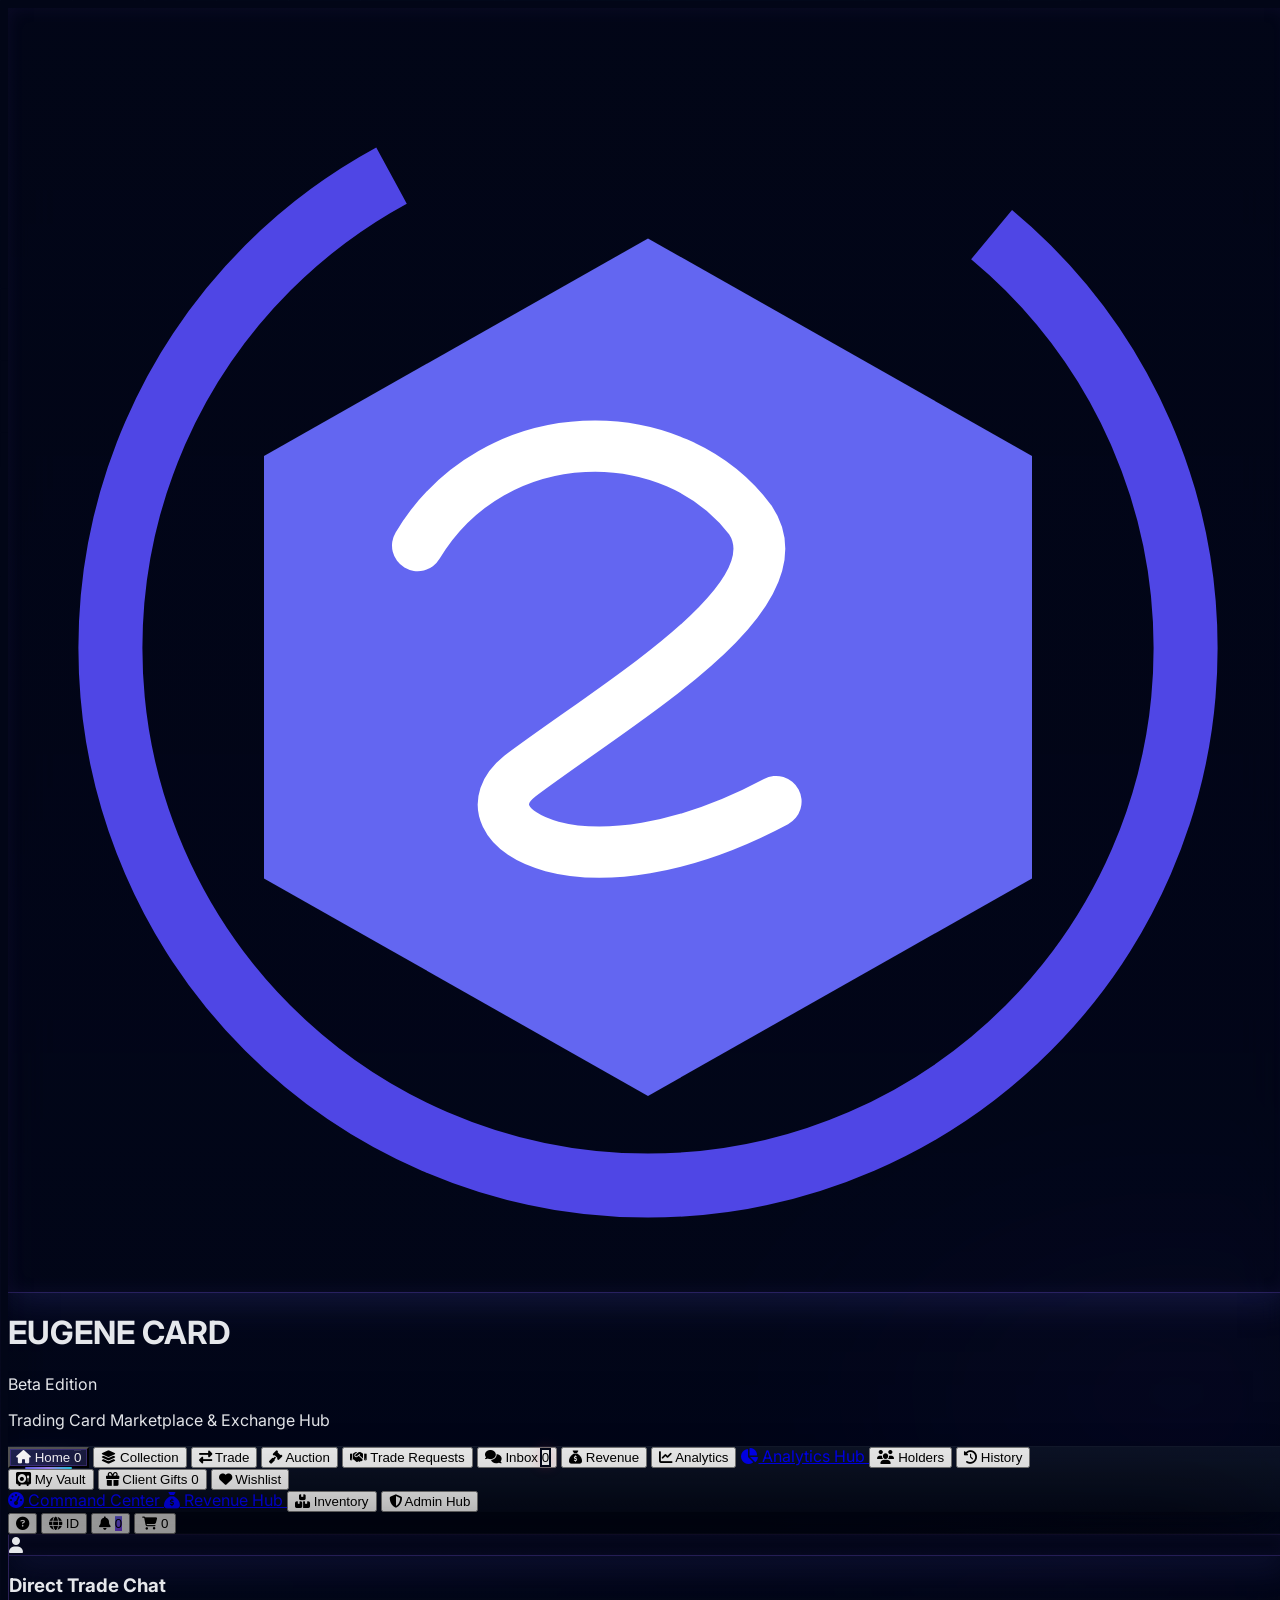
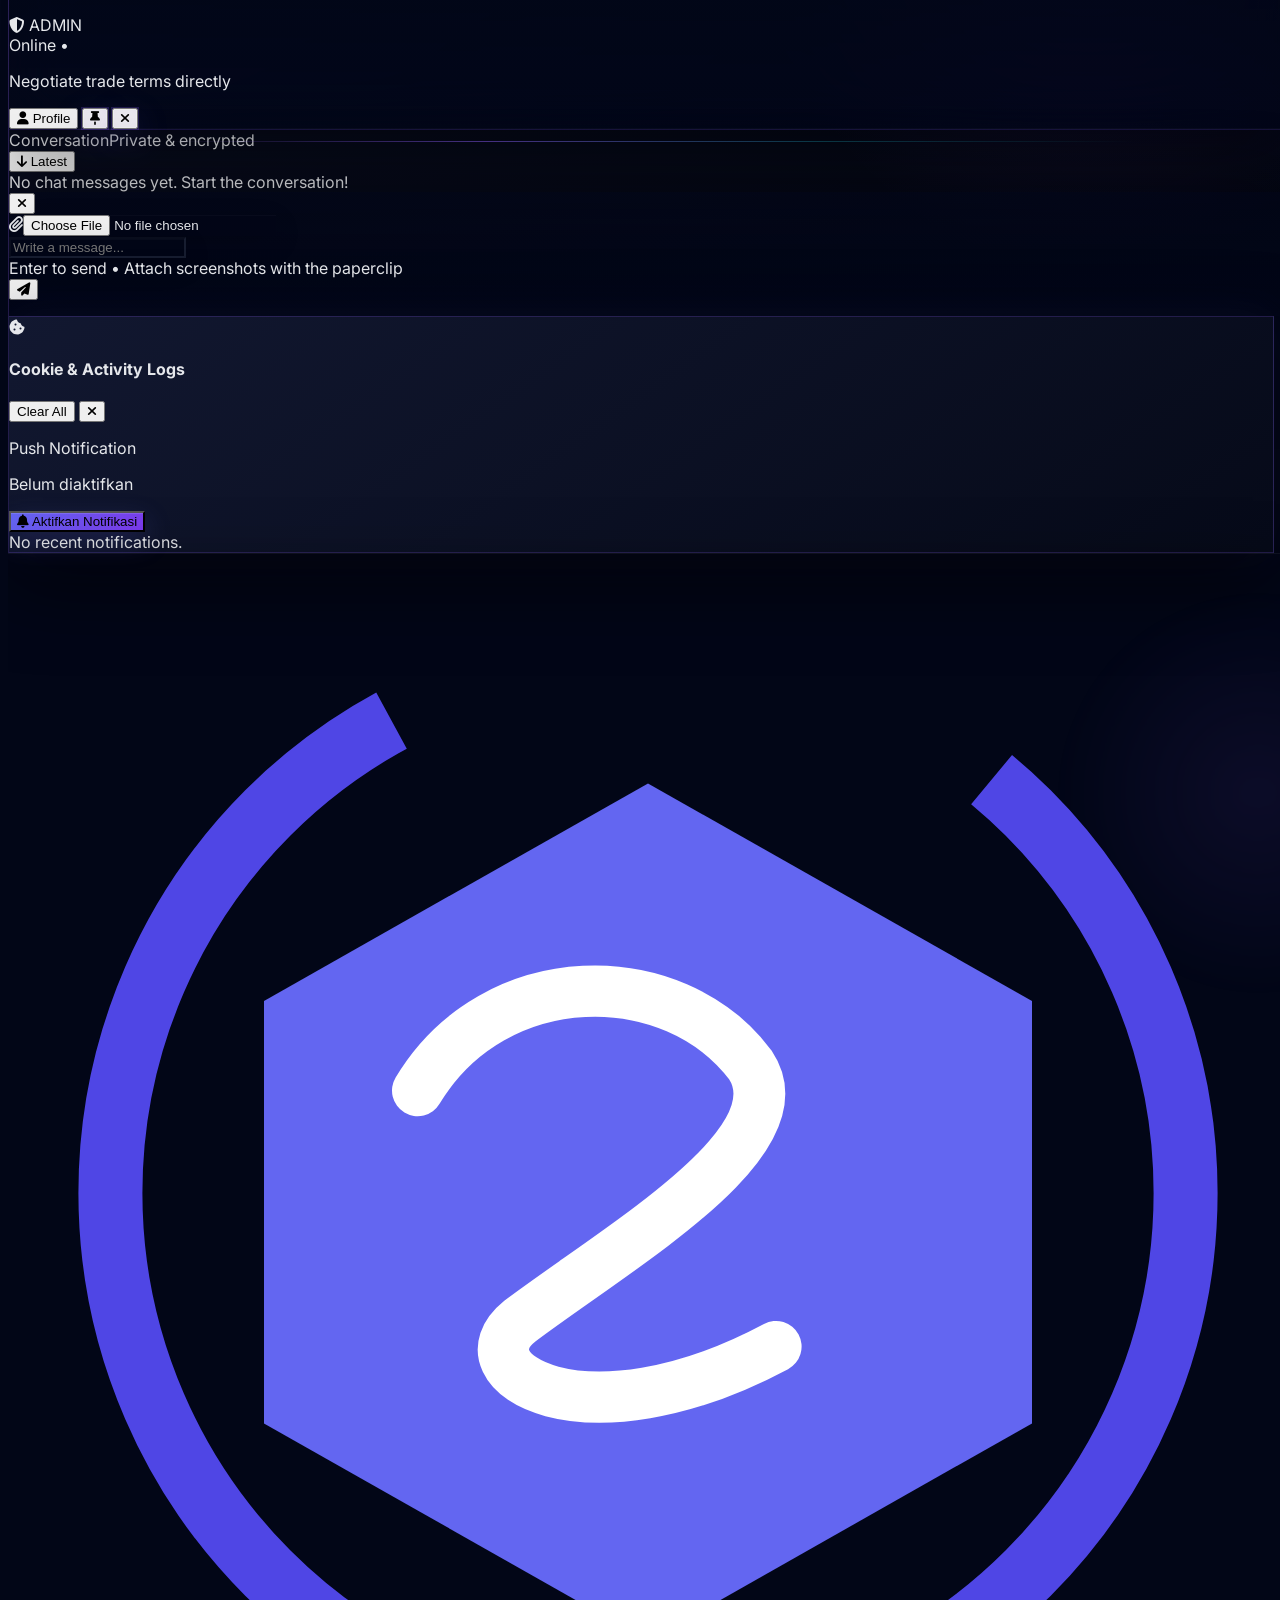
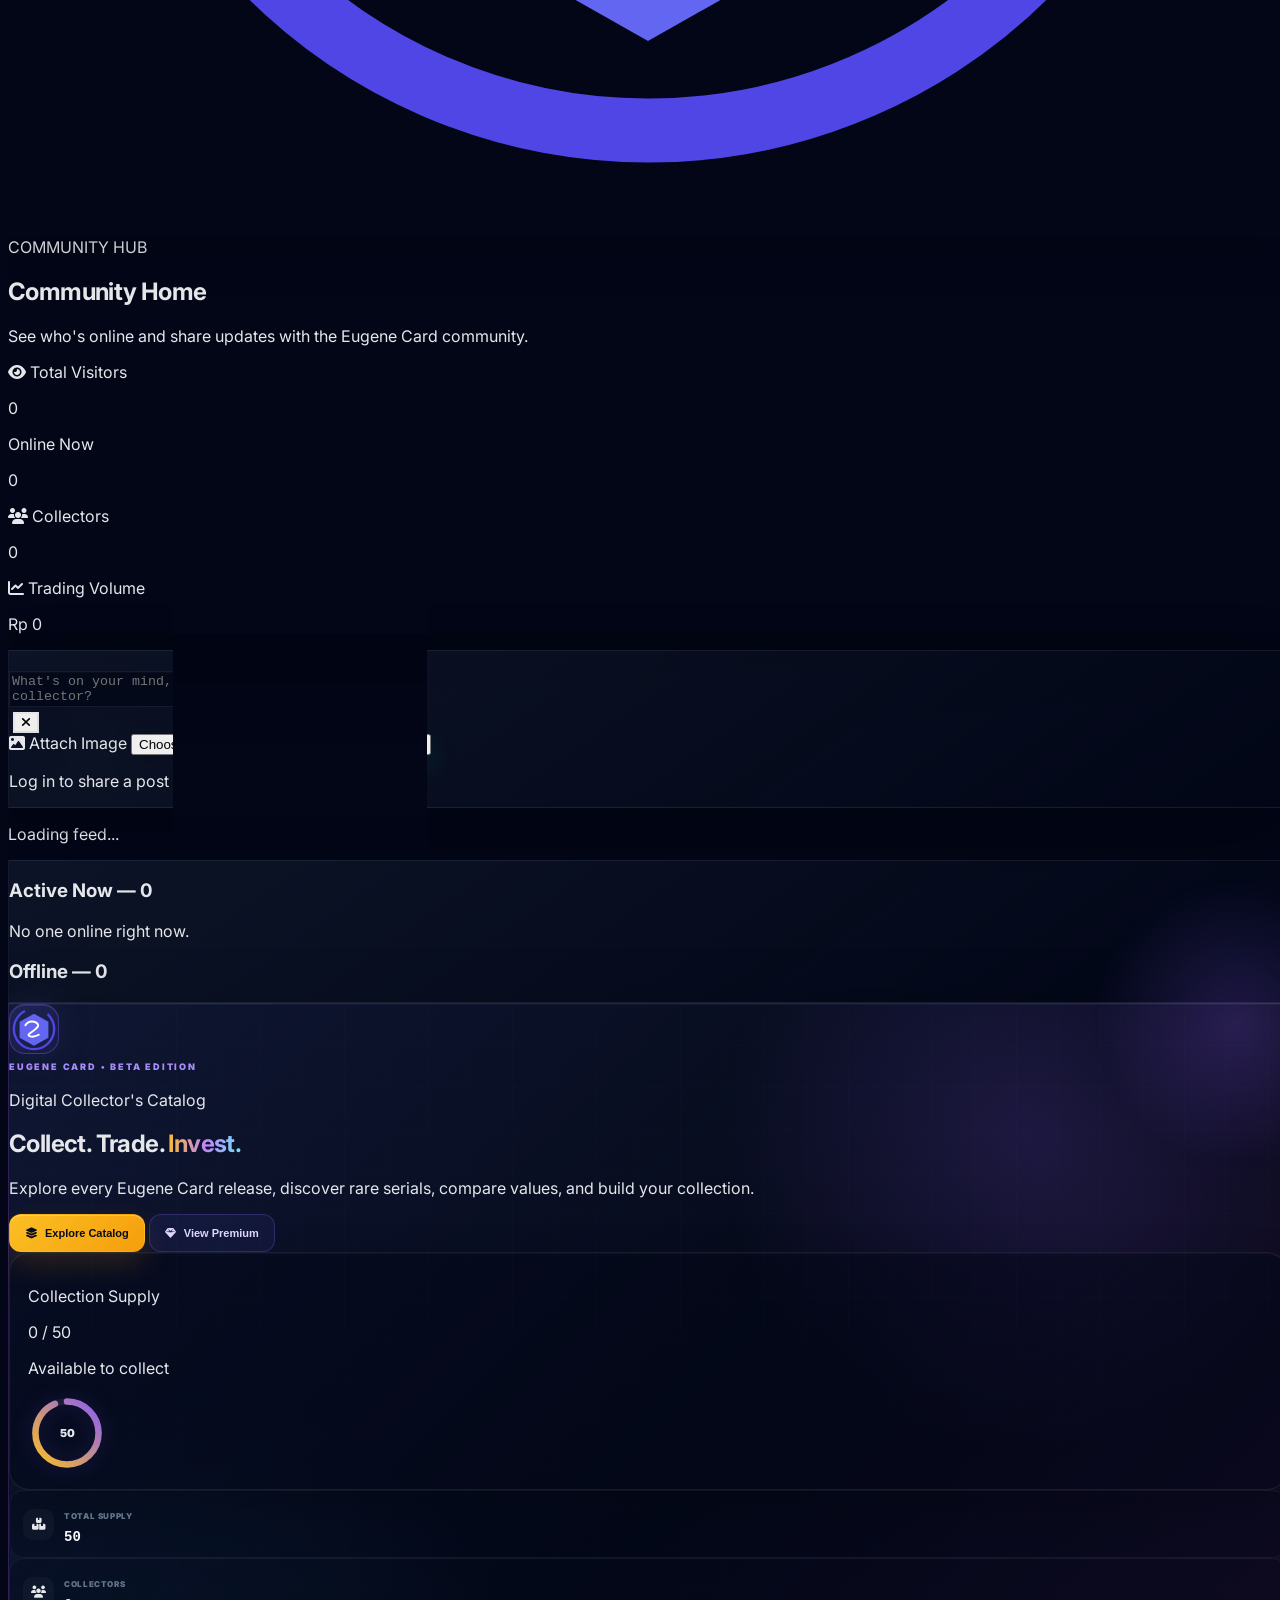
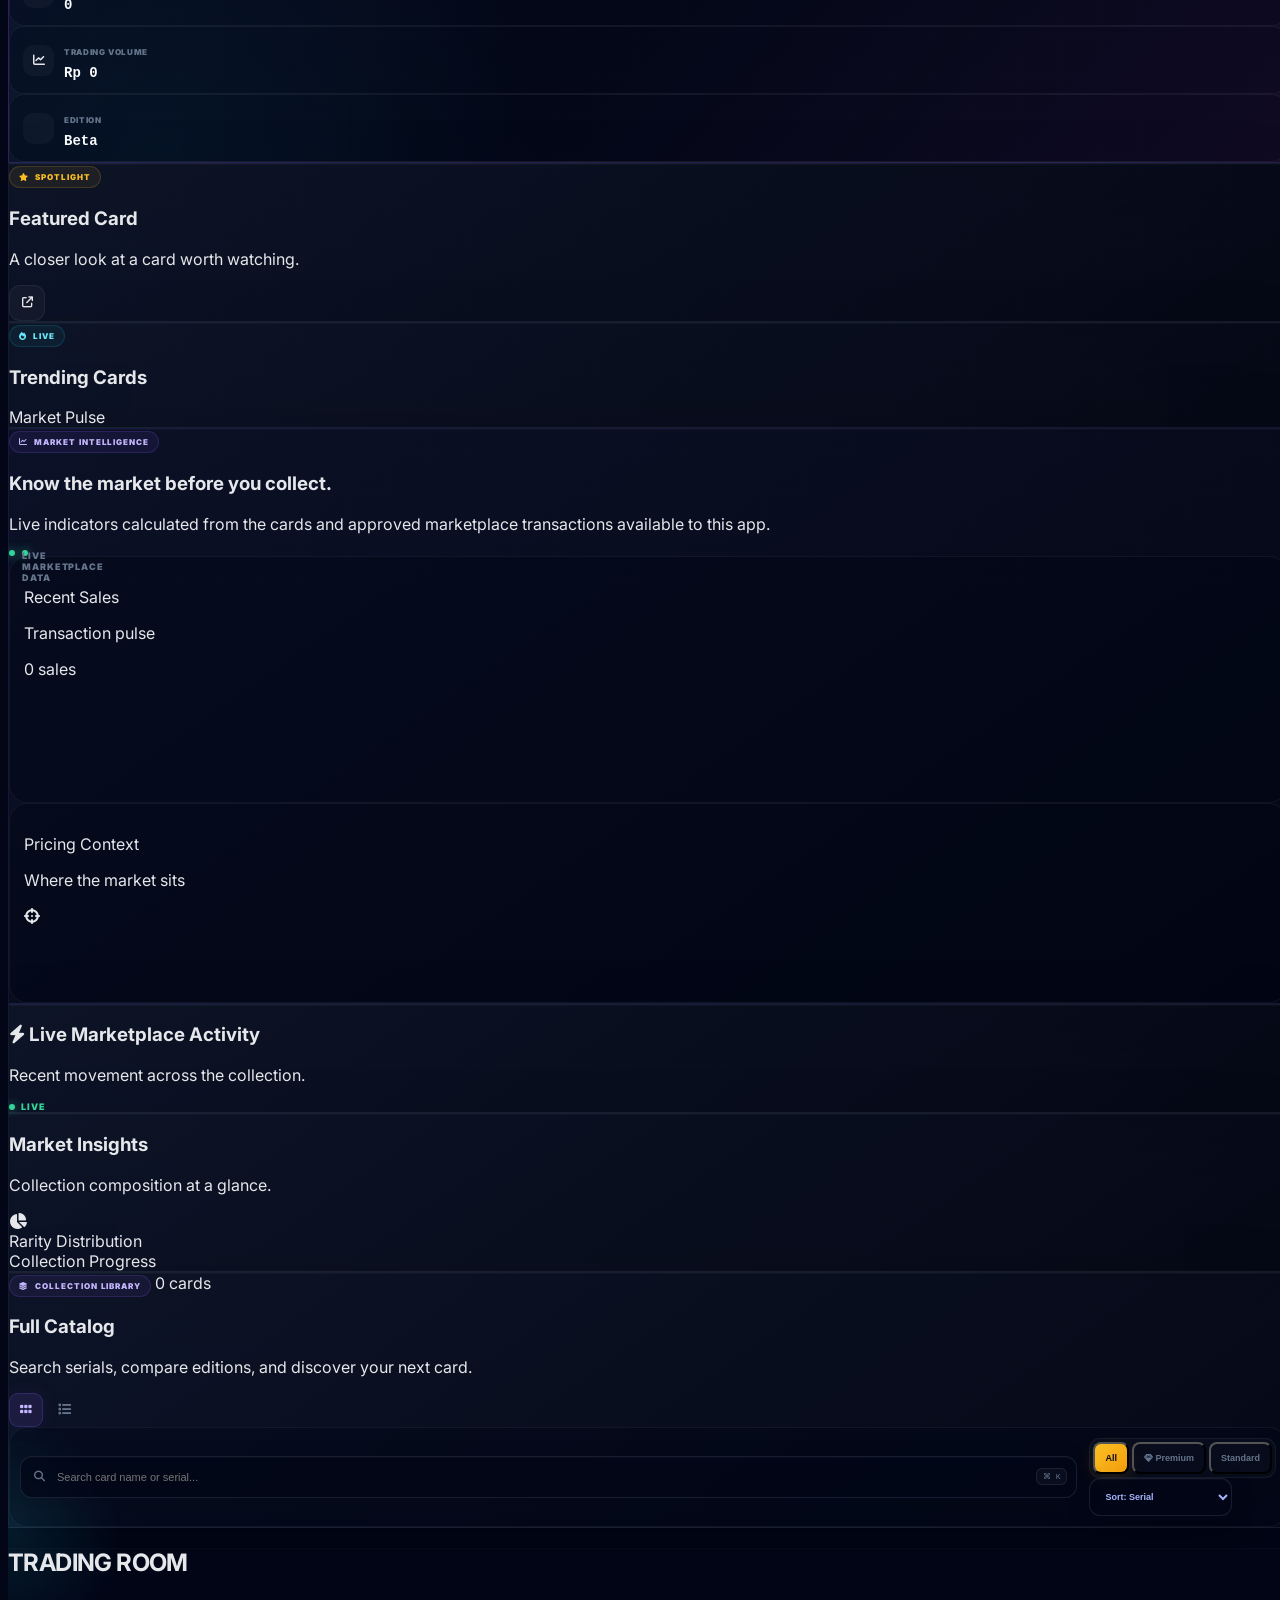
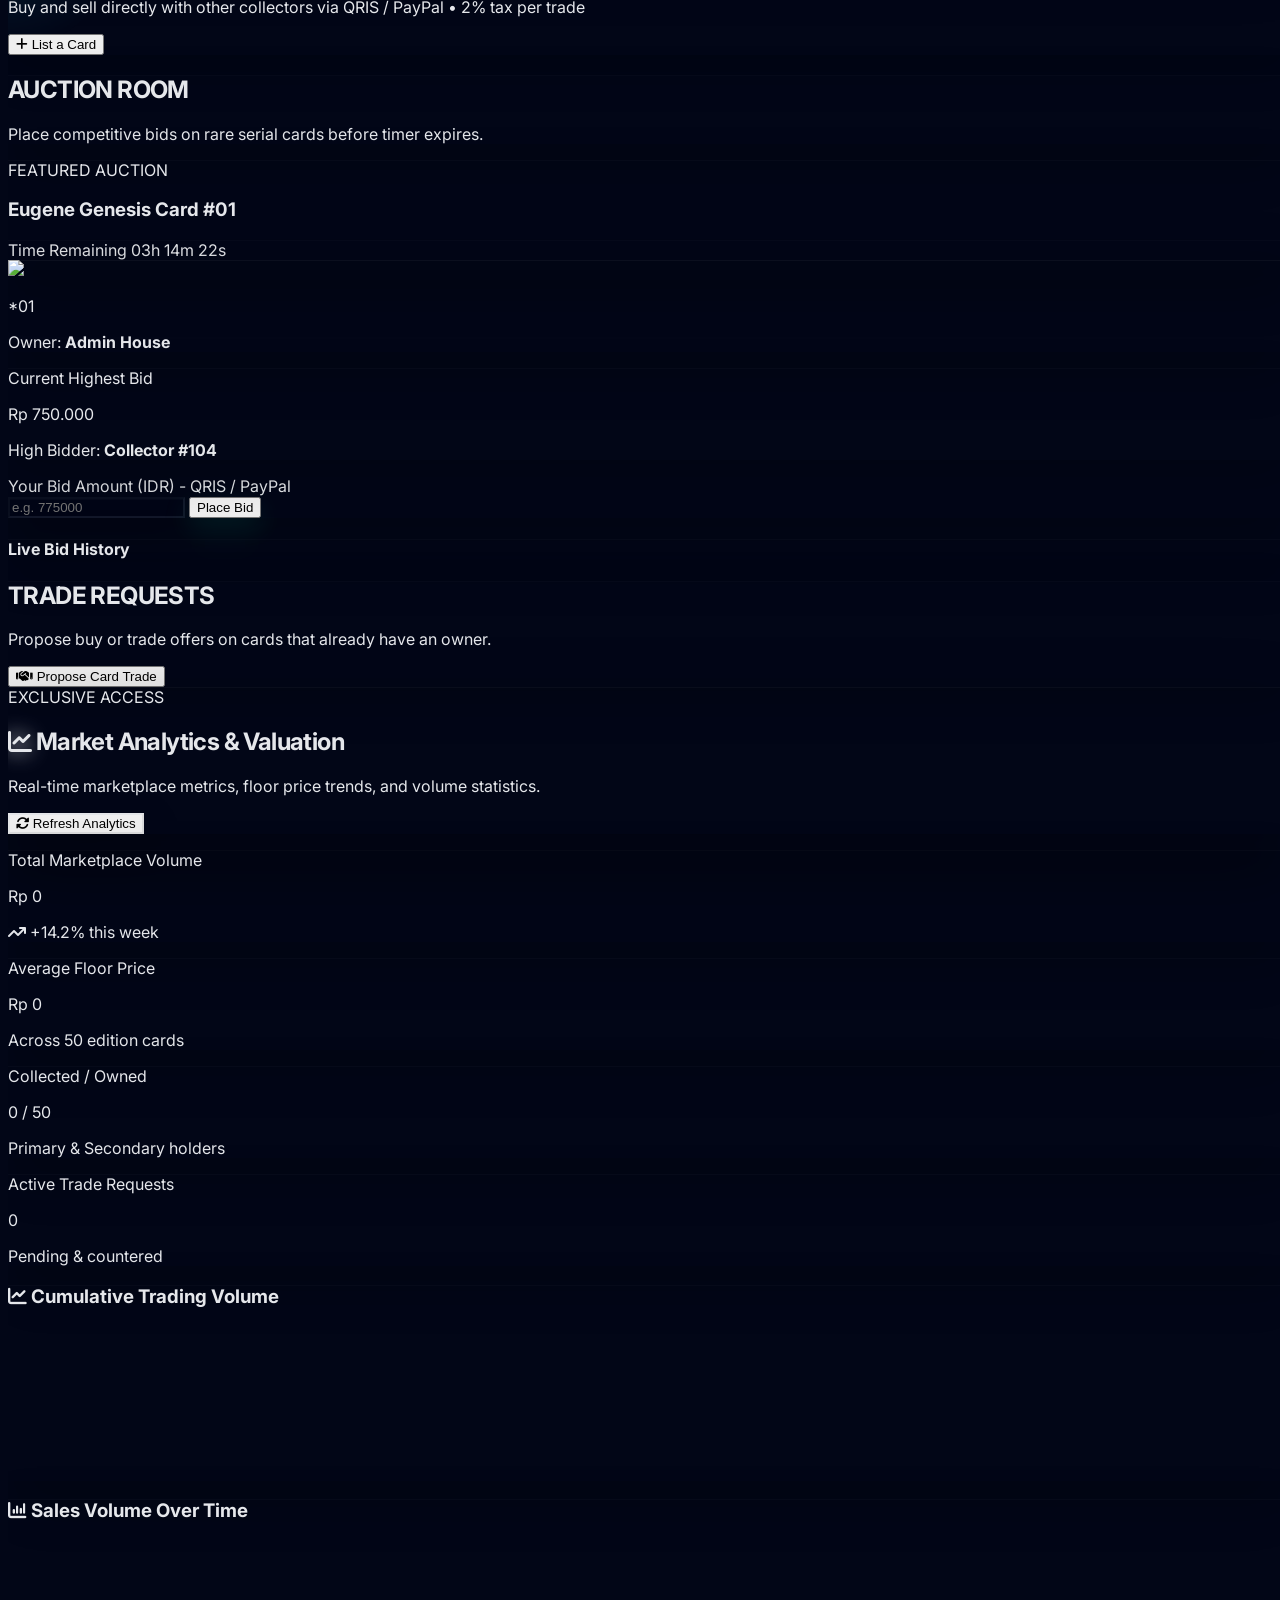
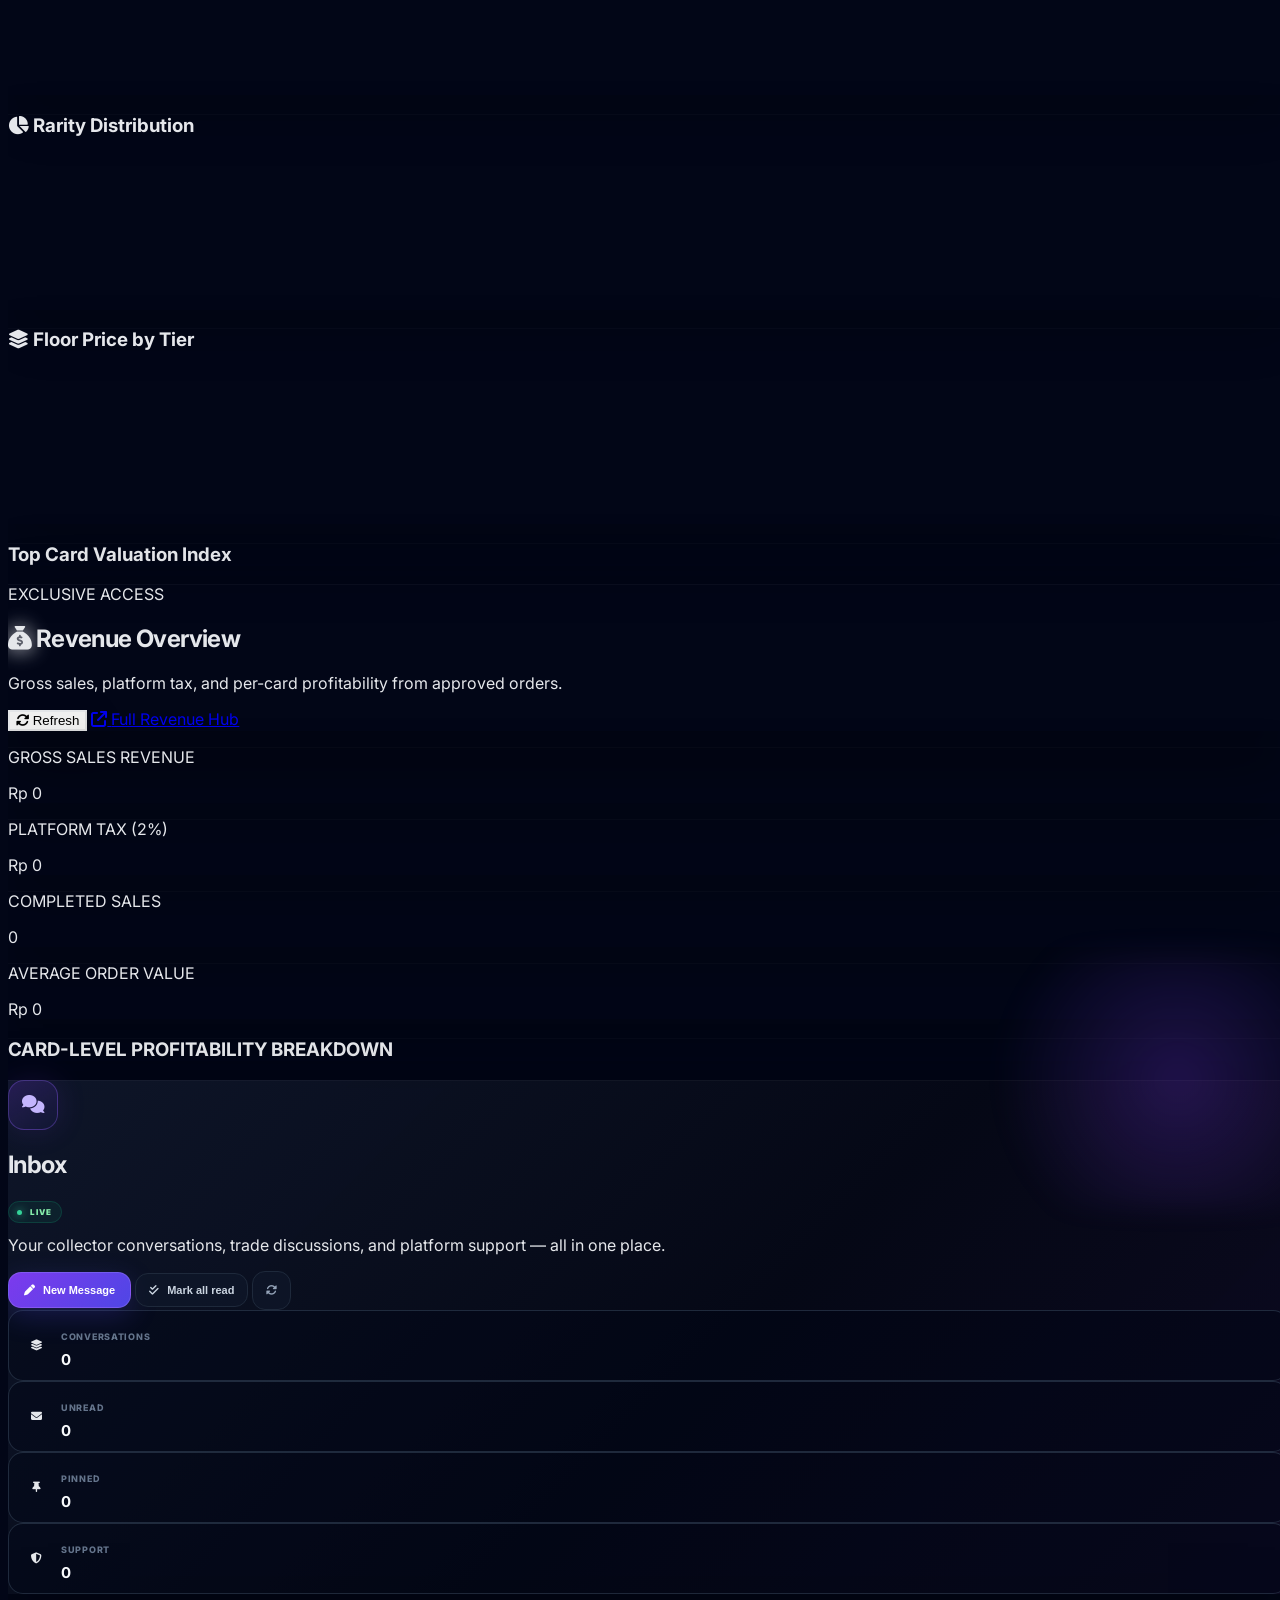
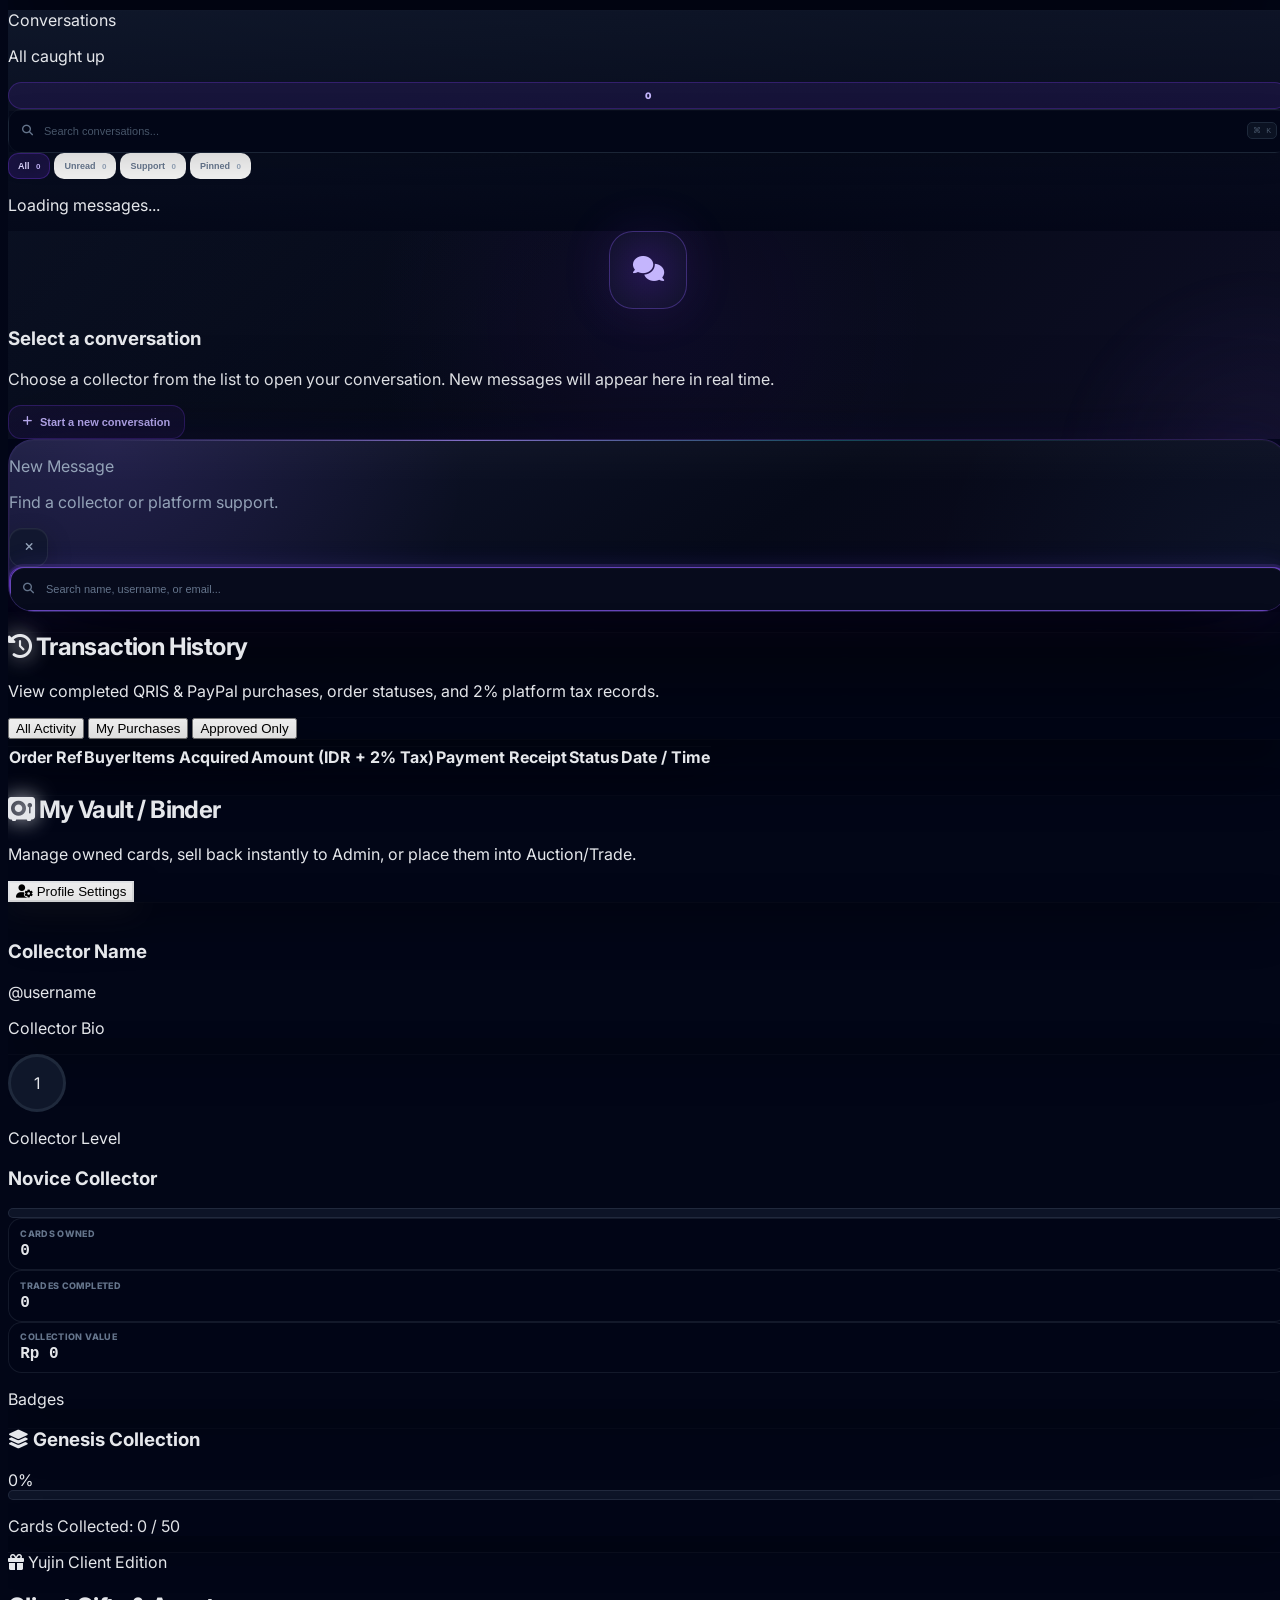
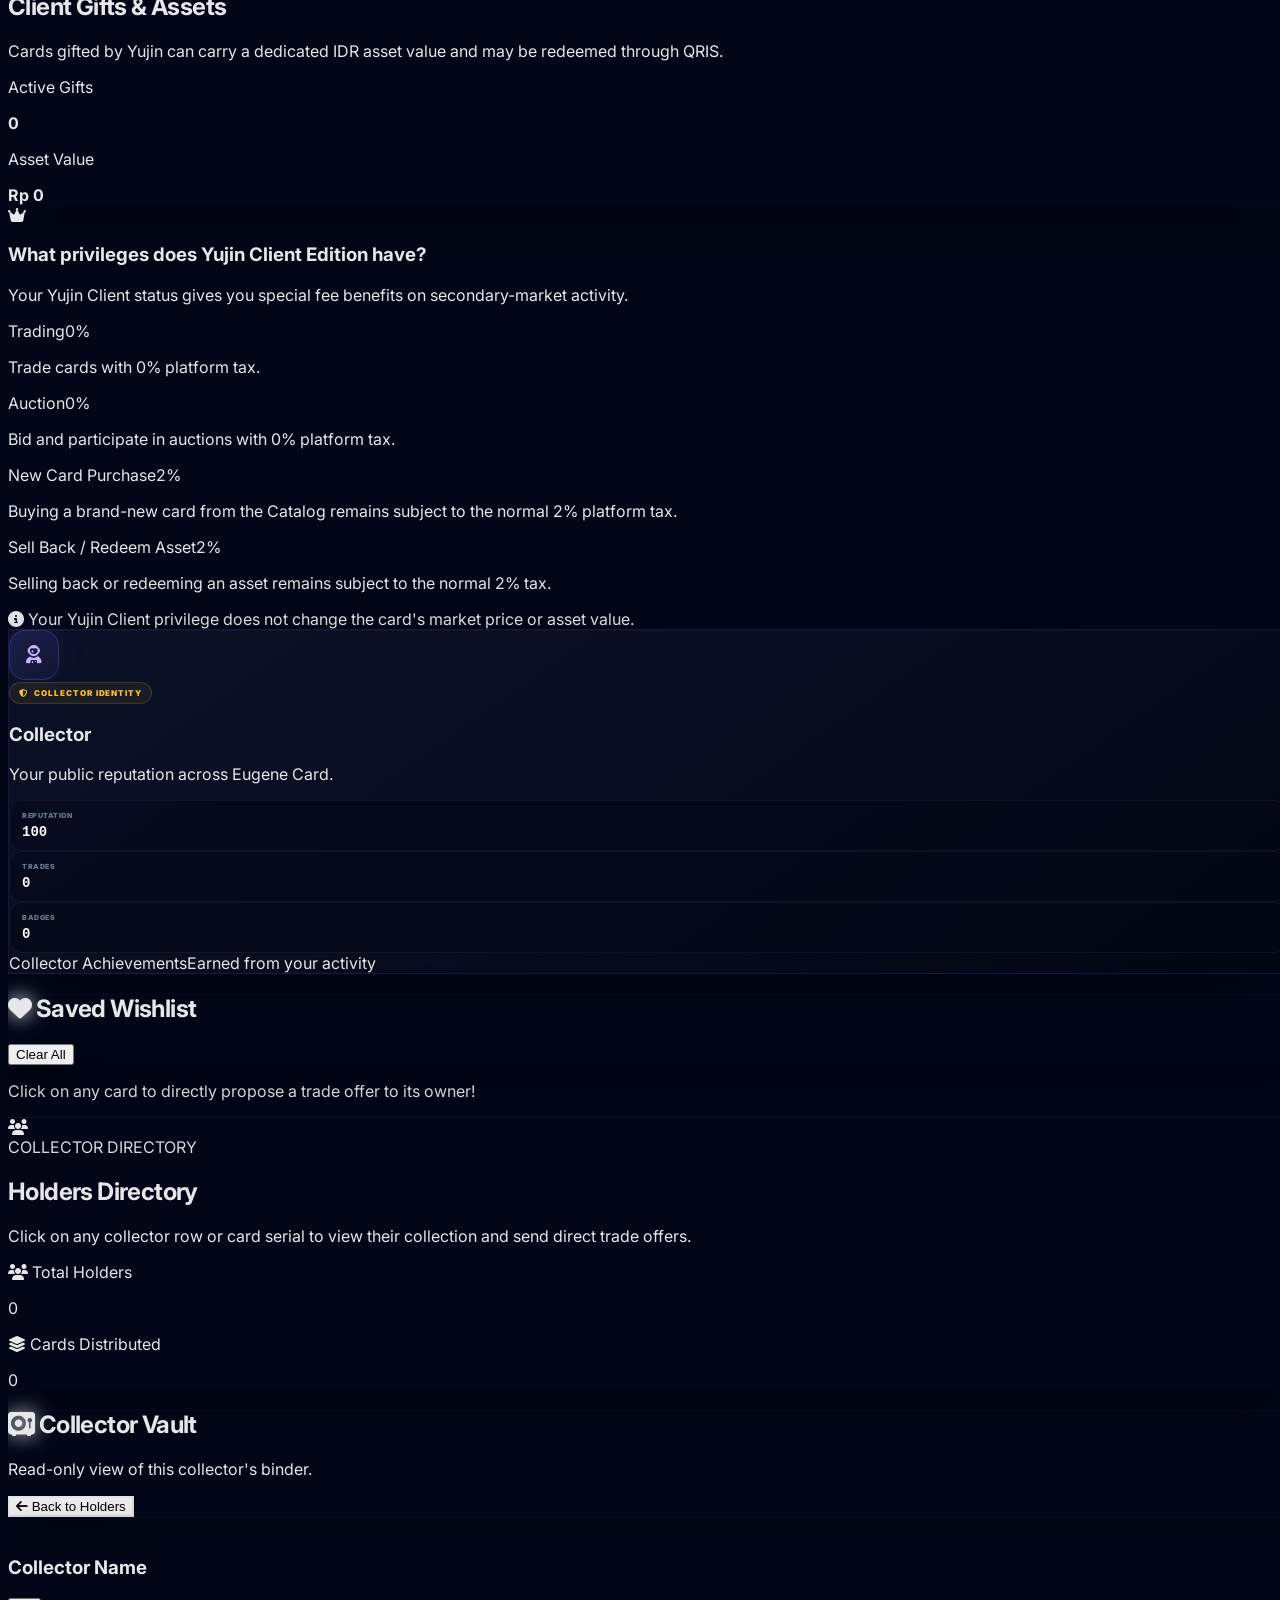
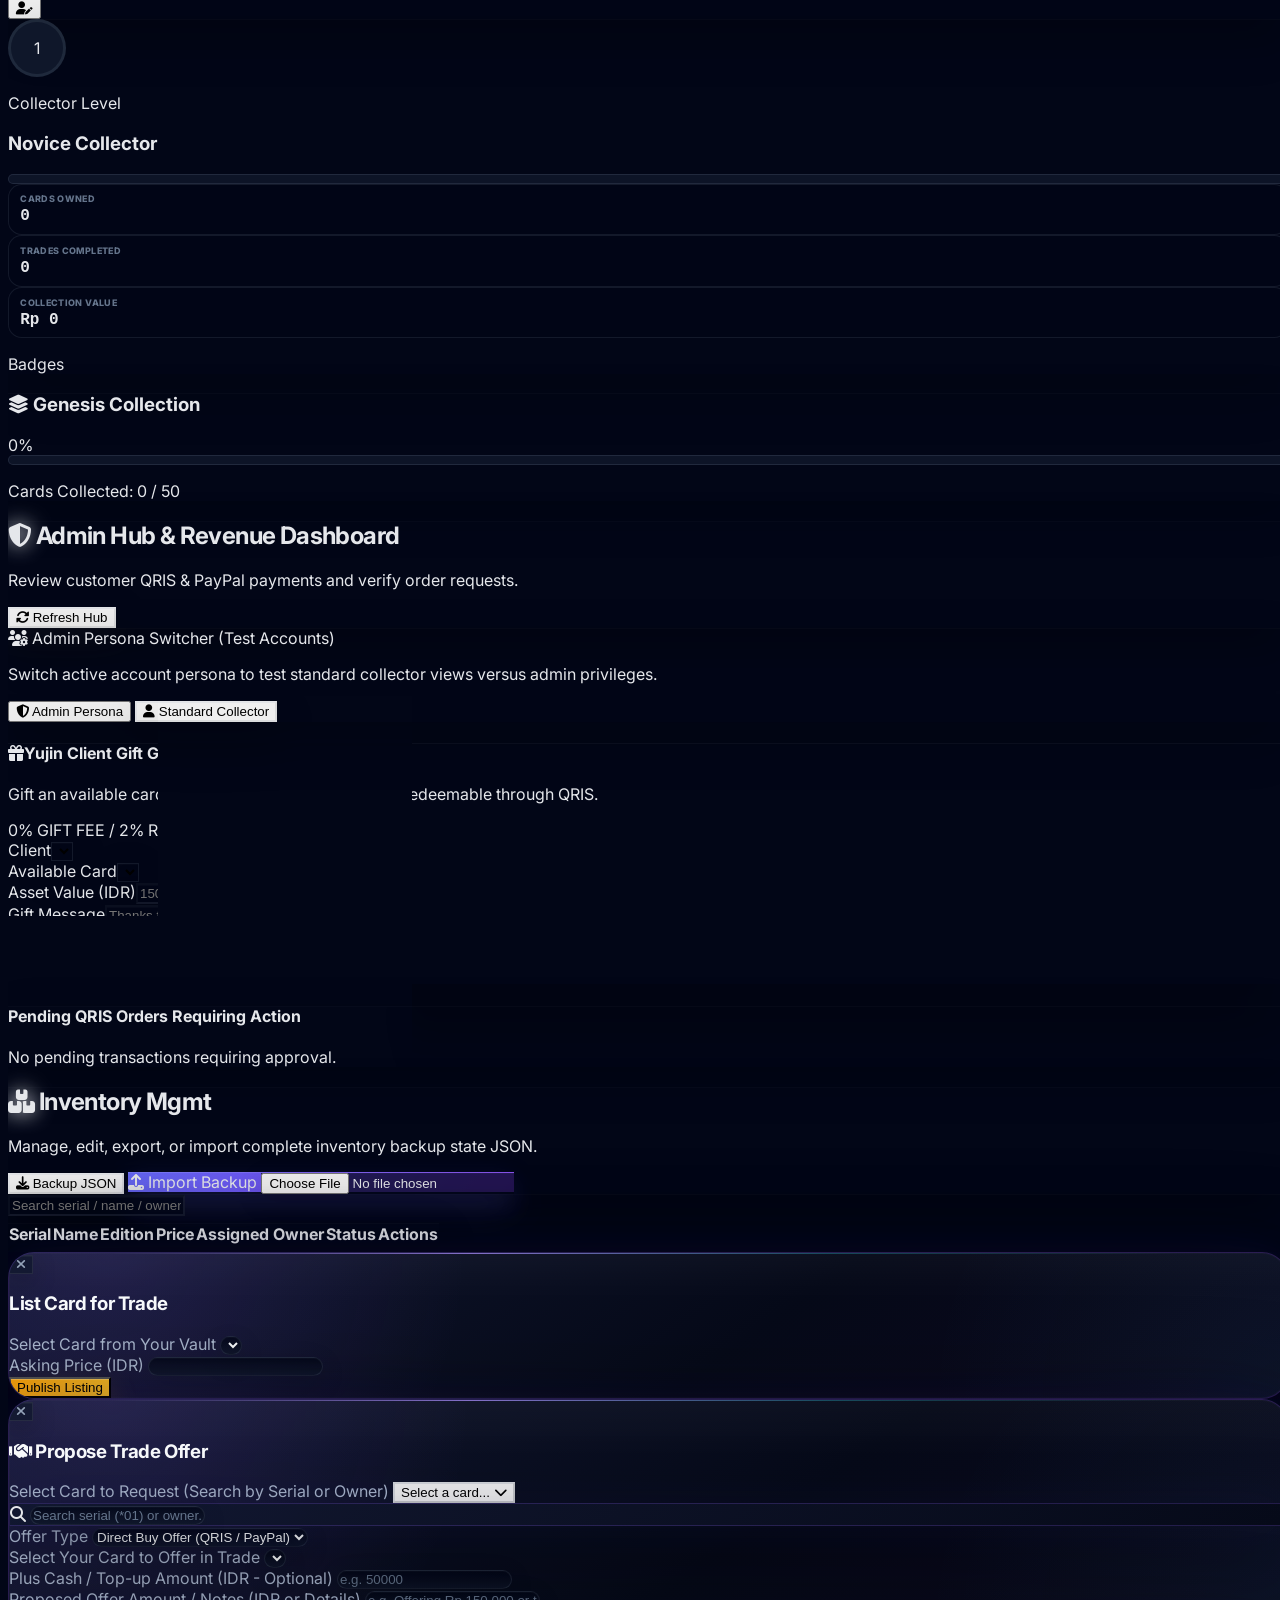
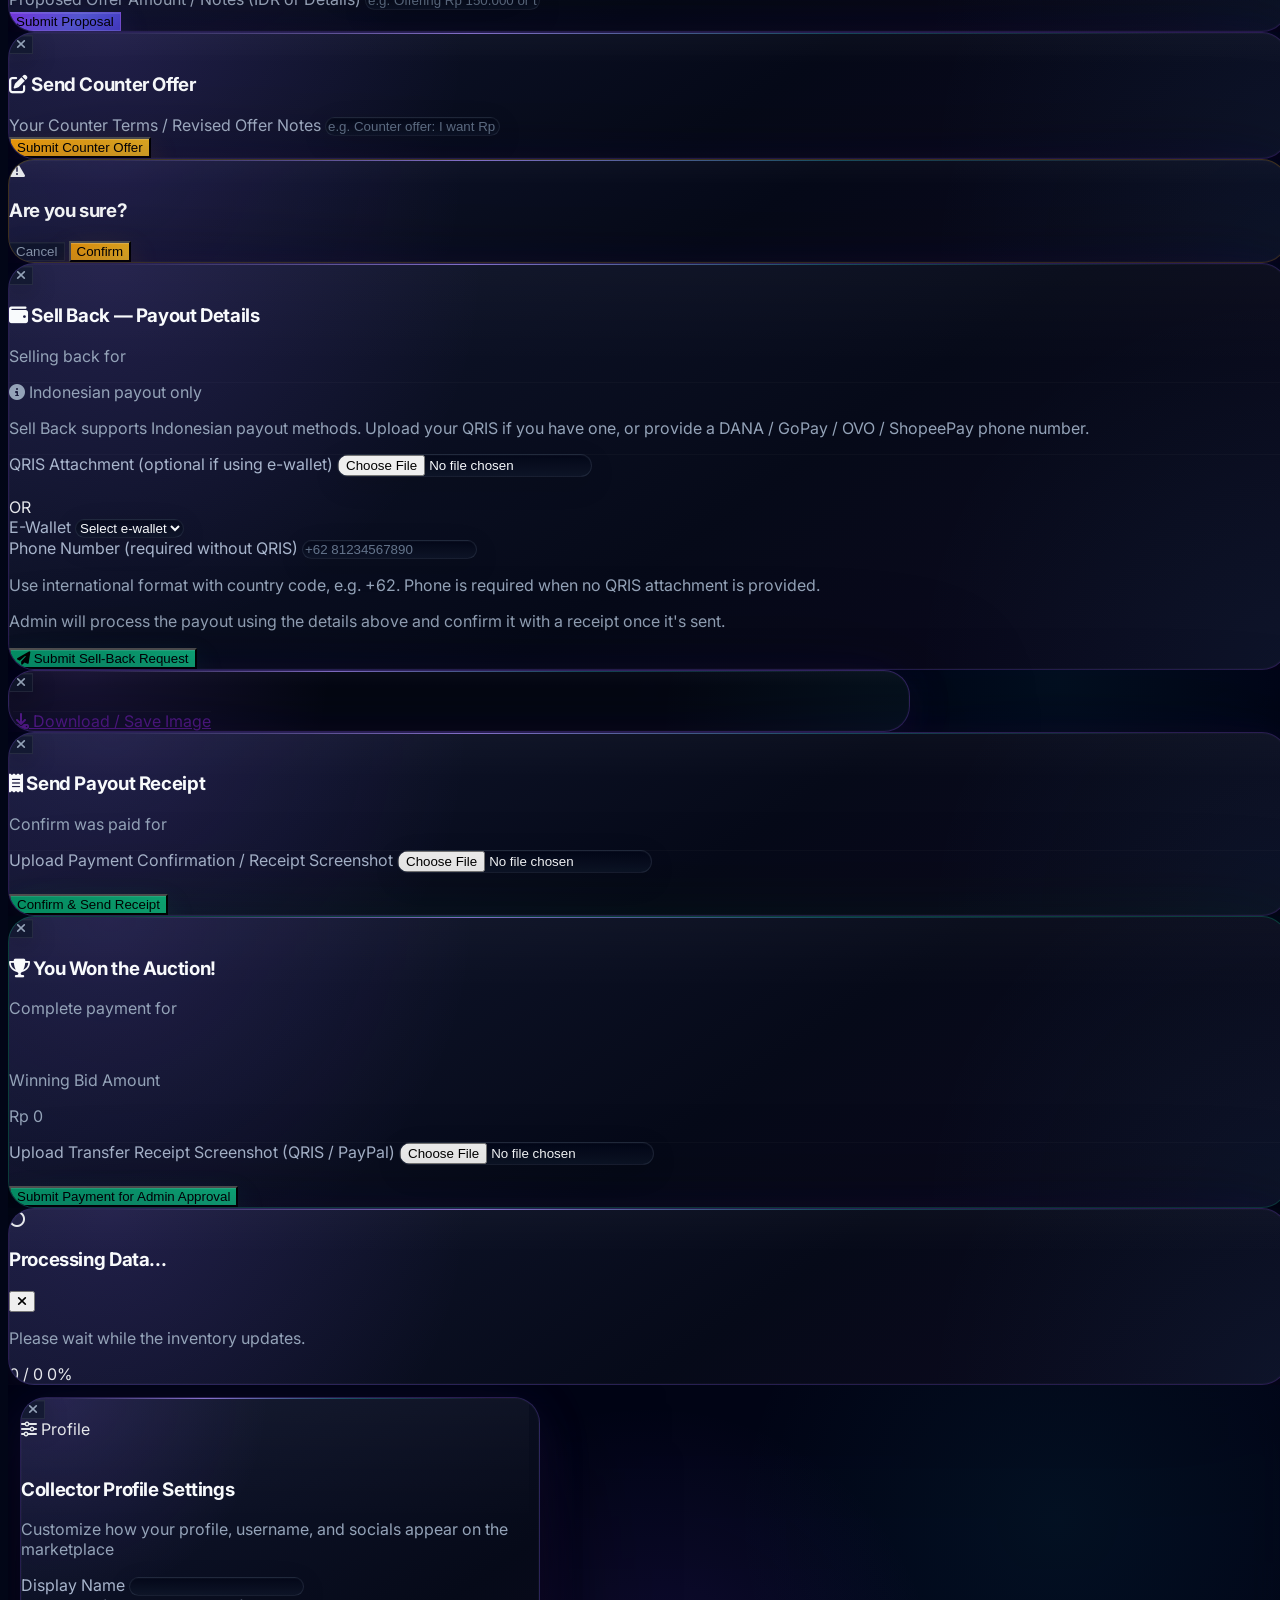
==== index.html @ 9626f814 "Replace" ====
<!DOCTYPE html>
<html lang="id" class="dark">
<head>
  <meta charset="UTF-8">
  <meta name="viewport" content="width=device-width, initial-scale=1.0">
  <meta name="theme-color" content="#6366f1">
  <meta name="mobile-web-app-capable" content="yes">
  <meta name="apple-mobile-web-app-capable" content="yes">
  <meta name="apple-mobile-web-app-status-bar-style" content="black-translucent">
  <link rel="manifest" href="./manifest.webmanifest">
  <link rel="apple-touch-icon" href="./eugene-card-icon-192.png">
  <title>Eugene Card Marketplace | Premium Beta Edition</title>

  <!-- Browser Tab Favicon -->
  <link rel="icon" type="image/svg+xml" href="data:image/svg+xml,<svg xmlns='http://www.w3.org/2000/svg' viewBox='0 0 100 100'><circle cx='50' cy='50' r='42' fill='none' stroke='%234f46e5' stroke-width='5' stroke-dasharray='210 50' transform='rotate(-45 50 50)'/><polygon points='50,18 80,35 80,68 50,85 20,68 20,35' fill='%236366f1'/><path d='M 32 42 C 38 32, 52 32, 58 40 C 62 46, 48 54, 40 60 C 35 64, 45 70, 60 62' fill='none' stroke='%23ffffff' stroke-width='4' stroke-linecap='round'/></svg>">

  <!-- Google Firebase Compatibility SDKs (v10.7.1) -->
  <script src="https://www.gstatic.com/firebasejs/10.7.1/firebase-app-compat.js"></script>
  <script src="https://www.gstatic.com/firebasejs/10.7.1/firebase-firestore-compat.js"></script>
  <script src="https://www.gstatic.com/firebasejs/10.7.1/firebase-auth-compat.js"></script>
  <script src="https://www.gstatic.com/firebasejs/10.7.1/firebase-messaging-compat.js"></script>
  <script src="https://www.gstatic.com/firebasejs/10.7.1/firebase-analytics-compat.js"></script>
  <!-- PAYPAL JS SDK — uses the PUBLIC Client ID only. This is safe to expose in the
       browser by design (that's how PayPal's own JS SDK works). The Secret Key is
       NEVER placed in this file — see the note near PAYPAL_CLIENT_ID below for why. -->
  <script src="https://www.paypal.com/sdk/js?client-id=BAAoYAiZbWF53NkwmMPFG6k-8ryBxtTILmGAUiLyoeAZRSXze-DcPKkOJ3d8rEfgUPAW8KAva3YF3WRnUo&currency=USD&intent=capture"></script>

  <!-- Chart.js (visual analytics: price/volume history, rarity distribution) -->
  <script src="https://cdnjs.cloudflare.com/ajax/libs/Chart.js/4.4.4/chart.umd.min.js"></script>
  <script src="https://cdn.jsdelivr.net/npm/@emailjs/browser@4/dist/email.min.js"></script>

  <!-- Tailwind CSS -->
  <script src="https://cdn.tailwindcss.com"></script>
  <script>
    tailwind.config = {
      darkMode: 'class',
      theme: {
        extend: {
          colors: {
            amber: { 400: '#fbbf24', 500: '#f59e0b', 600: '#d97706' }
          },
          fontFamily: { sans: ['Inter', 'sans-serif'] }
        }
      }
    }
  </script>

  <!-- FontAwesome Icons & Google Fonts -->
  <link rel="stylesheet" href="https://cdnjs.cloudflare.com/ajax/libs/font-awesome/6.4.0/css/all.min.css">
  <link href="https://fonts.googleapis.com/css2?family=Inter:wght@300;400;500;600;700;800;900&display=swap" rel="stylesheet">

  <style>
    body { font-family: 'Inter', sans-serif; background-color: #030712; color: #f3f4f6; }
    .card-holo-premium {
      background: linear-gradient(135deg, #1e1b4b 0%, #311042 50%, #451a03 100%);
      border: 1px solid rgba(245, 158, 11, 0.4);
      box-shadow: 0 0 20px rgba(245, 158, 11, 0.15);
      transition: all 0.25s cubic-bezier(0.4, 0, 0.2, 1);
    }
    .card-holo-premium:hover { border-color: rgba(245, 158, 11, 0.9); transform: translateY(-4px); box-shadow: 0 10px 25px rgba(245, 158, 11, 0.25); }
    .card-holo-standard {
      background: linear-gradient(135deg, #0f172a 0%, #172554 50%, #1e1b4b 100%);
      border: 1px solid rgba(59, 130, 246, 0.3);
      box-shadow: 0 0 15px rgba(59, 130, 246, 0.1);
      transition: all 0.25s cubic-bezier(0.4, 0, 0.2, 1);
    }
    .card-holo-standard:hover { border-color: rgba(59, 130, 246, 0.8); transform: translateY(-4px); box-shadow: 0 10px 25px rgba(59, 130, 246, 0.2); }
    ::-webkit-scrollbar { width: 6px; height: 6px; }
    ::-webkit-scrollbar-track { background: #030712; }
    ::-webkit-scrollbar-thumb { background: #1f2937; border-radius: 9999px; }
  
    /* ===== EUGENE CARD UI/UX 2026 PREMIUM UPGRADE ===== */
    :root {
      --ec-glow: rgba(245,158,11,.22);
      --ec-panel: rgba(15,23,42,.72);
    }

    body {
      background:
        radial-gradient(circle at 10% 0%, rgba(99,102,241,.16), transparent 35%),
        radial-gradient(circle at 90% 10%, rgba(245,158,11,.12), transparent 30%),
        #030712;
      overflow-x:hidden;
    }

    body::before {
      content:"";
      position:fixed;
      inset:0;
      pointer-events:none;
      background-image:
        linear-gradient(rgba(255,255,255,.015) 1px, transparent 1px),
        linear-gradient(90deg, rgba(255,255,255,.015) 1px, transparent 1px);
      background-size:40px 40px;
      mask-image:linear-gradient(to bottom,black,transparent);
      z-index:-1;
    }

    .premium-panel {
      background:linear-gradient(145deg,rgba(15,23,42,.85),rgba(2,6,23,.75));
      backdrop-filter:blur(18px);
      border:1px solid rgba(148,163,184,.12);
      box-shadow:0 20px 60px rgba(0,0,0,.35);
    }

    button, a, input, select {
      transition:
        transform .2s ease,
        border-color .2s ease,
        background-color .2s ease,
        box-shadow .2s ease;
    }

    button:hover:not(:disabled), a:hover {
      transform:translateY(-1px);
    }

    .card-holo-premium,
    .card-holo-standard {
      position:relative;
      overflow:hidden;
    }

    .card-holo-premium::before,
    .card-holo-standard::before {
      content:"";
      position:absolute;
      inset:-80%;
      background:linear-gradient(
        120deg,
        transparent 35%,
        rgba(255,255,255,.12),
        transparent 65%
      );
      transform:translateX(-60%) rotate(20deg);
      transition:.7s;
      pointer-events:none;
    }

    .card-holo-premium:hover::before,
    .card-holo-standard:hover::before {
      transform:translateX(60%) rotate(20deg);
    }

    .card-holo-premium:hover,
    .card-holo-standard:hover {
      transform:translateY(-8px) scale(1.02);
    }

    header {
      box-shadow:0 10px 40px rgba(0,0,0,.35);
    }

    nav button {
      position:relative;
    }

    nav button.bg-slate-800::after {
      content:"";
      position:absolute;
      bottom:-3px;
      left:20%;
      right:20%;
      height:2px;
      background:#fbbf24;
      border-radius:999px;
    }

    .stat-card {
      background:linear-gradient(135deg,rgba(30,41,59,.75),rgba(2,6,23,.8));
      border:1px solid rgba(148,163,184,.15);
      border-radius:1.25rem;
      padding:1rem;
    }

    .empty-state {
      padding:3rem;
      text-align:center;
      border-radius:1.5rem;
      background:rgba(15,23,42,.6);
      border:1px dashed rgba(148,163,184,.25);
    }

    @media(max-width:768px){
      header nav {
        order:3;
        width:100%;
      }

      main {
        padding-bottom:90px!important;
      }
    }

    .mobile-safe-bottom {
      padding-bottom:env(safe-area-inset-bottom);
    }

    /* ===== HOLOGRAPHIC / RARITY / 3D TILT UPGRADE ===== */
    .card-holo-premium, .card-holo-standard {
      transform-style: preserve-3d;
      will-change: transform;
    }

    /* Rarity frame borders - replaces flat 1px border with a layered gradient edge */
    .card-holo-premium {
      border-width: 1.5px;
      border-image: linear-gradient(135deg, #fbbf24, #f59e0b 35%, #7c3aed 70%, #fbbf24) 1;
    }
    .card-holo-standard {
      border-width: 1.5px;
      border-image: linear-gradient(135deg, #60a5fa, #3b82f6 50%, #1d4ed8) 1;
    }

    /* Animated rainbow holo sweep sitting above the base ::before shine, premium only.
       --holo-x / --holo-y are set by setupCardTiltEffect() on pointer move, so the
       sheen tracks the cursor like a real foil card. */
    .card-holo-premium::after {
      content:"";
      position:absolute;
      inset:0;
      background: radial-gradient(circle at var(--holo-x,50%) var(--holo-y,50%),
        rgba(251,191,36,.35), rgba(124,58,237,.28) 30%, rgba(59,130,246,.22) 55%, transparent 75%);
      mix-blend-mode: color-dodge;
      opacity:0;
      transition: opacity .35s ease;
      pointer-events:none;
      border-radius: inherit;
    }
    .card-holo-premium:hover::after { opacity:.55; }

    /* Serial number "engraving" effect */
    .serial-engraved {
      text-shadow: 0 1px 0 rgba(255,255,255,.18), 0 -1px 1px rgba(0,0,0,.7);
      letter-spacing: 0.03em;
    }

    /* ===== PREMIUM "OWN THIS" CARD UPGRADE ===== */
    /* Continuous ambient glow pulse so premium cards read as premium at rest, not just on hover */
    @keyframes premiumAmbientGlow {
      0%, 100% { box-shadow: 0 0 20px rgba(245,158,11,.18), 0 0 0px rgba(124,58,237,0); }
      50% { box-shadow: 0 0 32px rgba(245,158,11,.32), 0 0 18px rgba(124,58,237,.18); }
    }
    .card-holo-premium { animation: premiumAmbientGlow 3.2s ease-in-out infinite; }

    /* Diagonal foil sweep — an actual layered element (not just hover ::before) so foil cards
       always look "alive". Sits above artwork, below text via z-index ordering in markup. */
    .foil-sweep {
      position:absolute; inset:0; overflow:hidden; pointer-events:none; border-radius:inherit; z-index:1;
    }
    .foil-sweep::before {
      content:"";
      position:absolute; top:-60%; left:-60%; width:220%; height:220%;
      background: linear-gradient(115deg,
        transparent 42%,
        rgba(255,255,255,.10) 47%,
        rgba(251,191,36,.38) 50%,
        rgba(167,139,250,.22) 52%,
        rgba(255,255,255,.10) 55%,
        transparent 60%);
      animation: foilSweep 5s linear infinite;
    }
    @keyframes foilSweep {
      0% { transform: translate(-15%, -8%) rotate(18deg); }
      100% { transform: translate(15%, 8%) rotate(18deg); }
    }

    /* Rarity corner ribbon for premium cards */
    .rarity-ribbon {
      position:absolute; top:8px; right:-26px; z-index:3;
      background: linear-gradient(90deg,#f59e0b,#fbbf24);
      color:#1c1206; font-size:8px; font-weight:900; letter-spacing:.06em;
      padding:2px 28px; transform:rotate(40deg);
      box-shadow:0 2px 8px rgba(0,0,0,.4);
      pointer-events:none;
    }

    /* Embossed metallic serial text for premium cards */
    .serial-embossed-premium {
      background: linear-gradient(135deg,#fde68a 0%,#f59e0b 35%,#fffbeb 50%,#f59e0b 65%,#fde68a 100%);
      -webkit-background-clip: text; background-clip: text; color: transparent;
      filter: drop-shadow(0 1px 0 rgba(255,255,255,.3)) drop-shadow(0 -1px 1px rgba(0,0,0,.65));
    }

    /* Reflective glass sheen strip across the artwork frame */
    .glass-sheen { position:relative; overflow:hidden; }
    .glass-sheen::after {
      content:""; position:absolute; inset:0; z-index:2; pointer-events:none;
      background: linear-gradient(100deg, transparent 30%, rgba(255,255,255,.10) 45%, transparent 60%);
    }

    @media (prefers-reduced-motion: reduce) {
      .card-holo-premium { animation: none !important; }
      .foil-sweep::before { animation: none !important; }
    }

    /* Rarity star row */
    .rarity-stars i { font-size: 8px; }

    /* Collector level ring */
    .level-ring {
      width: 3.25rem; height: 3.25rem;
      border-radius: 9999px;
      display:flex; align-items:center; justify-content:center;
      background: conic-gradient(#fbbf24 calc(var(--pct,0) * 1%), rgba(51,65,85,.6) 0);
      padding: 3px;
    }
    .level-ring-inner {
      width:100%; height:100%; border-radius:9999px;
      background:#0f172a; display:flex; flex-direction:column; align-items:center; justify-content:center;
    }

    /* Badge chip */
    .badge-chip {
      display:inline-flex; align-items:center; gap:.3rem;
      font-size: 9px; font-weight: 800;
      padding: .28rem .55rem;
      border-radius: 999px;
      background: rgba(15,23,42,.85);
      border: 1px solid rgba(148,163,184,.2);
      color: #cbd5e1;
      white-space: nowrap;
    }
    .badge-chip.badge-gold { color:#fbbf24; border-color: rgba(251,191,36,.35); background: rgba(120,53,15,.25); }
    .badge-chip.badge-rose { color:#fb7185; border-color: rgba(251,113,133,.35); background: rgba(76,5,25,.25); }
    .badge-chip.badge-cyan { color:#22d3ee; border-color: rgba(34,211,238,.35); background: rgba(8,51,68,.25); }
    .badge-chip.badge-locked { color:#475569; border-color: rgba(71,85,105,.3); background: rgba(15,23,42,.5); }

    /* Generic progress bar */
    .progress-track {
      width:100%; height:.5rem; border-radius:999px;
      background: rgba(15,23,42,.9);
      border: 1px solid rgba(148,163,184,.15);
      overflow:hidden;
    }
    .progress-fill {
      height:100%; border-radius:999px;
      background: linear-gradient(90deg, #f59e0b, #fbbf24);
      transition: width .5s ease;
    }

    /* Market profile stat row */
    .mp-stat { background: rgba(2,6,23,.6); border:1px solid rgba(148,163,184,.12); border-radius: .85rem; padding: .55rem .7rem; }
    .mp-stat span.mp-label { display:block; font-size: 9px; font-weight:800; text-transform:uppercase; letter-spacing:.04em; color:#64748b; }
    .mp-stat strong.mp-value { font-family: 'JetBrains Mono', monospace; }

    @media (prefers-reduced-motion: reduce) {
      .card-holo-premium, .card-holo-standard, .card-holo-premium::before, .card-holo-standard::before, .card-holo-premium::after {
        transition: none !important;
        transform: none !important;
      }
    }
  
    /* PWA install prompt helper */
    #pwa-install-hint { position:fixed; left:50%; bottom:18px; transform:translate(-50%, 20px); opacity:0; pointer-events:none; z-index:10050; transition:opacity .2s ease, transform .2s ease; }
    #pwa-install-hint.show { opacity:1; transform:translate(-50%,0); pointer-events:auto; }
    @media (max-width:640px){ #pwa-install-hint{ width:calc(100vw - 24px); } }
  </style>

<style id="eugene-inbox-premium-css">
.inbox-premium{position:relative}
.inbox-hero,.inbox-shell,.inbox-modal{background:linear-gradient(135deg,rgba(15,23,42,.94),rgba(5,8,22,.98) 55%,rgba(13,10,34,.94));box-shadow:0 24px 80px rgba(0,0,0,.28),inset 0 1px 0 rgba(255,255,255,.025)}
.inbox-hero{min-height:170px}
.inbox-hero-glow{position:absolute;width:460px;height:260px;right:-120px;top:-130px;background:radial-gradient(circle,rgba(124,58,237,.25),transparent 68%);filter:blur(12px);pointer-events:none}
.inbox-icon-box{width:48px;height:48px;border-radius:16px;display:flex;align-items:center;justify-content:center;color:#c4b5fd;background:linear-gradient(145deg,rgba(124,58,237,.22),rgba(79,70,229,.06));border:1px solid rgba(139,92,246,.35);box-shadow:0 0 30px rgba(124,58,237,.14);font-size:18px}
.inbox-live-pill{font-size:8px;font-weight:900;letter-spacing:.14em;color:#86efac;background:rgba(16,185,129,.08);border:1px solid rgba(16,185,129,.2);padding:5px 8px;border-radius:999px}.inbox-live-pill span{display:inline-block;width:5px;height:5px;background:#34d399;border-radius:50%;margin-right:5px;box-shadow:0 0 8px #34d399}
.inbox-primary-btn,.inbox-ghost-btn,.inbox-secondary-btn,.inbox-icon-btn{border-radius:13px;font-size:11px;font-weight:900;display:inline-flex;align-items:center;justify-content:center;gap:8px;transition:.2s ease}
.inbox-primary-btn{padding:11px 15px;color:#fff;background:linear-gradient(135deg,#7c3aed,#4f46e5);border:1px solid rgba(167,139,250,.35);box-shadow:0 8px 28px rgba(79,70,229,.24)}.inbox-primary-btn:hover{transform:translateY(-1px);filter:brightness(1.08)}
.inbox-ghost-btn{padding:10px 13px;color:#cbd5e1;background:rgba(15,23,42,.7);border:1px solid #1e293b}.inbox-ghost-btn:hover,.inbox-icon-btn:hover{border-color:rgba(139,92,246,.45);color:#fff;background:rgba(30,41,59,.85)}
.inbox-icon-btn{width:39px;height:39px;color:#94a3b8;background:rgba(15,23,42,.7);border:1px solid #1e293b}
.inbox-stat{display:flex;align-items:center;gap:10px;padding:11px 12px;border-radius:15px;background:rgba(2,6,23,.42);border:1px solid rgba(51,65,85,.6)}.inbox-stat p{font-size:9px;font-weight:800;color:#64748b;text-transform:uppercase;letter-spacing:.08em}.inbox-stat strong{display:block;color:#f8fafc;font-size:15px;line-height:1.2;margin-top:2px}.stat-icon{width:30px;height:30px;border-radius:10px;display:flex;align-items:center;justify-content:center;font-size:11px}
.inbox-shell{background-color:#050817}.inbox-sidebar{background:linear-gradient(180deg,rgba(15,23,42,.74),rgba(2,6,23,.76))}.inbox-thread-list{max-height:650px;overflow-y:auto}.inbox-thread-list::-webkit-scrollbar{width:5px}.inbox-thread-list::-webkit-scrollbar-thumb{background:#27324a;border-radius:99px}
.inbox-search-wrap{height:42px;display:flex;align-items:center;position:relative;background:rgba(2,6,23,.68);border:1px solid #1e293b;border-radius:13px;transition:.2s}.inbox-search-wrap:focus-within{border-color:rgba(124,58,237,.65);box-shadow:0 0 0 3px rgba(124,58,237,.08),0 0 25px rgba(124,58,237,.08)}.inbox-search-wrap i{position:absolute;left:13px;color:#64748b;font-size:11px}.inbox-search-wrap input{width:100%;height:100%;background:transparent;border:0;outline:0;color:#e2e8f0;font-size:11px;padding:0 55px 0 35px}.inbox-search-wrap input::placeholder{color:#475569}.inbox-search-wrap kbd{position:absolute;right:10px;font-size:8px;color:#475569;border:1px solid #1e293b;background:#0b1222;padding:3px 5px;border-radius:5px}
.inbox-filter{white-space:nowrap;border:1px solid transparent;border-radius:10px;padding:7px 9px;color:#64748b;font-size:9px;font-weight:900;transition:.18s}.inbox-filter:hover{color:#cbd5e1;background:rgba(30,41,59,.5)}.inbox-filter.active{color:#ddd6fe;background:rgba(124,58,237,.14);border-color:rgba(124,58,237,.35);box-shadow:inset 0 0 18px rgba(124,58,237,.06)}.inbox-filter b{margin-left:4px;color:#94a3b8;font-size:8px}.inbox-filter.active b{color:#c4b5fd}
.inbox-count-pill{min-width:28px;height:25px;padding:0 8px;border-radius:999px;display:flex;align-items:center;justify-content:center;color:#c4b5fd;background:rgba(124,58,237,.12);border:1px solid rgba(124,58,237,.28);font-size:9px;font-weight:900}
.inbox-thread-card{position:relative;border:1px solid rgba(51,65,85,.58);background:linear-gradient(135deg,rgba(15,23,42,.7),rgba(2,6,23,.72));border-radius:16px;padding:12px;transition:.2s ease;overflow:hidden}.inbox-thread-card:hover{transform:translateX(2px);border-color:rgba(124,58,237,.4);background:linear-gradient(135deg,rgba(30,41,59,.78),rgba(10,12,28,.82))}.inbox-thread-card.is-unread{border-color:rgba(124,58,237,.55);box-shadow:0 8px 25px rgba(76,29,149,.12)}.inbox-thread-card.is-active{background:linear-gradient(135deg,rgba(91,33,182,.18),rgba(30,41,59,.58));border-color:rgba(139,92,246,.72);box-shadow:0 0 0 1px rgba(139,92,246,.1),0 10px 35px rgba(76,29,149,.15)}
.inbox-empty-stage{align-items:center;justify-content:center;background:radial-gradient(circle at 50% 42%,rgba(76,29,149,.11),transparent 42%),linear-gradient(135deg,rgba(2,6,23,.25),rgba(15,23,42,.3))}.inbox-empty-orb{width:76px;height:76px;margin:auto;border-radius:24px;display:flex;align-items:center;justify-content:center;color:#c4b5fd;font-size:25px;background:radial-gradient(circle,rgba(124,58,237,.22),rgba(30,41,59,.22));border:1px solid rgba(139,92,246,.35);box-shadow:0 0 50px rgba(124,58,237,.14)}.inbox-secondary-btn{padding:10px 14px;color:#c4b5fd;background:rgba(124,58,237,.08);border:1px solid rgba(124,58,237,.28)}
.inbox-modal{background:rgba(8,12,27,.97);backdrop-filter:blur(24px)}
#inbox-unread-badge{z-index:3;box-shadow:0 0 0 2px #020617,0 0 14px rgba(244,63,94,.45);animation:inboxBadgePulse 2s infinite}@keyframes inboxBadgePulse{0%,100%{box-shadow:0 0 0 2px #020617,0 0 10px rgba(244,63,94,.35)}50%{box-shadow:0 0 0 2px #020617,0 0 20px rgba(244,63,94,.62)}}
@media(max-width:640px){.inbox-primary-btn span,.inbox-ghost-btn span{display:none}.inbox-primary-btn{width:40px;height:39px;padding:0}.inbox-ghost-btn{width:40px;height:39px;padding:0}.inbox-stat{padding:9px}.inbox-thread-list{max-height:520px}}
</style>
<style id="eugene-global-premium-overhaul">
/* Eugene Card — Global Premium Surface System */
body.premium-global {
  --ec-bg: #020617;
  --ec-panel: rgba(9,15,31,.78);
  --ec-panel-2: rgba(13,20,42,.72);
  --ec-border: rgba(148,163,184,.14);
  --ec-border-hi: rgba(139,92,246,.35);
  --ec-purple: #8b5cf6;
  --ec-indigo: #6366f1;
  --ec-cyan: #22d3ee;
  --ec-gold: #fbbf24;
  --ec-green: #34d399;
  --ec-shadow: 0 22px 70px rgba(0,0,0,.38);
  background:
    radial-gradient(900px 520px at 10% -10%, rgba(99,102,241,.14), transparent 62%),
    radial-gradient(800px 520px at 92% 6%, rgba(139,92,246,.12), transparent 58%),
    radial-gradient(900px 620px at 50% 100%, rgba(14,165,233,.055), transparent 62%),
    #020617 !important;
  color:#e5e7eb;
}

body.premium-global::before {
  content:"";
  position:fixed;
  inset:0;
  pointer-events:none;
  z-index:-1;
  opacity:.22;
  background-image:
    linear-gradient(rgba(148,163,184,.045) 1px, transparent 1px),
    linear-gradient(90deg, rgba(148,163,184,.045) 1px, transparent 1px);
  background-size:72px 72px;
  mask-image:linear-gradient(to bottom, black, transparent 88%);
}

body.premium-global header {
  background:linear-gradient(180deg, rgba(2,6,23,.96), rgba(2,6,23,.78)) !important;
  border-bottom:1px solid rgba(139,92,246,.16) !important;
  box-shadow:0 16px 60px rgba(0,0,0,.42), inset 0 -1px 0 rgba(255,255,255,.025) !important;
  backdrop-filter:blur(24px) saturate(150%) !important;
}

body.premium-global header > div:first-child {
  position:relative;
}
body.premium-global header > div:first-child::after {
  content:"";
  position:absolute;
  left:12%; right:12%; bottom:-13px;
  height:1px;
  background:linear-gradient(90deg,transparent,rgba(139,92,246,.5),rgba(34,211,238,.25),transparent);
  filter:blur(.2px);
}

body.premium-global header .w-10.h-10,
body.premium-global header .w-12.h-12 {
  box-shadow:0 0 0 1px rgba(139,92,246,.22), 0 10px 34px rgba(99,102,241,.18), inset 0 0 18px rgba(139,92,246,.08) !important;
}

body.premium-global nav {
  background:linear-gradient(180deg, rgba(15,23,42,.82), rgba(7,12,28,.72)) !important;
  border-color:rgba(148,163,184,.13) !important;
  box-shadow:0 12px 35px rgba(0,0,0,.24), inset 0 1px 0 rgba(255,255,255,.025) !important;
  backdrop-filter:blur(18px) !important;
}
body.premium-global nav button {
  transition:transform .2s ease, background .2s ease, color .2s ease, box-shadow .2s ease !important;
}
body.premium-global nav button:hover {
  transform:translateY(-1px);
  background:rgba(99,102,241,.09) !important;
}
body.premium-global nav button.bg-slate-800,
body.premium-global nav button[aria-current="page"] {
  background:linear-gradient(135deg, rgba(99,102,241,.22), rgba(139,92,246,.12)) !important;
  color:#fff !important;
  box-shadow:inset 0 0 0 1px rgba(139,92,246,.28), 0 8px 25px rgba(99,102,241,.12) !important;
}
body.premium-global nav button.bg-slate-800::after {
  background:linear-gradient(90deg,#6366f1,#a78bfa,#22d3ee) !important;
  box-shadow:0 0 12px rgba(139,92,246,.7) !important;
}

body.premium-global main {
  position:relative;
}
body.premium-global main::before {
  content:"";
  position:absolute;
  width:420px;height:420px;
  top:30px; right:-180px;
  border-radius:50%;
  background:radial-gradient(circle, rgba(139,92,246,.08), transparent 68%);
  filter:blur(10px);
  pointer-events:none;
}

/* Global premium cards / panels */
body.premium-global main .bg-slate-900,
body.premium-global main .bg-slate-950,
body.premium-global main .bg-slate-800 {
  box-shadow:0 14px 45px rgba(0,0,0,.20), inset 0 1px 0 rgba(255,255,255,.018) !important;
}
body.premium-global main .border-slate-800,
body.premium-global main .border-slate-700 {
  border-color:rgba(148,163,184,.12) !important;
}
body.premium-global main .rounded-3xl,
body.premium-global main .rounded-2xl {
  backdrop-filter:blur(14px) saturate(120%);
}
body.premium-global main .rounded-3xl:hover,
body.premium-global main .rounded-2xl:hover {
  border-color:rgba(139,92,246,.18);
}

/* Headings get a subtle editorial hierarchy */
body.premium-global main h1,
body.premium-global main h2 {
  letter-spacing:-.025em;
}
body.premium-global main h2 i,
body.premium-global main h1 i {
  filter:drop-shadow(0 0 10px currentColor);
}

/* Inputs */
body.premium-global input,
body.premium-global textarea,
body.premium-global select {
  background:rgba(2,6,23,.72) !important;
  border-color:rgba(100,116,139,.22) !important;
  box-shadow:inset 0 1px 0 rgba(255,255,255,.025), 0 8px 28px rgba(0,0,0,.12) !important;
  transition:border-color .2s, box-shadow .2s, background .2s !important;
}
body.premium-global input:focus,
body.premium-global textarea:focus,
body.premium-global select:focus {
  border-color:rgba(139,92,246,.72) !important;
  box-shadow:0 0 0 3px rgba(139,92,246,.10), 0 0 28px rgba(99,102,241,.10), inset 0 1px 0 rgba(255,255,255,.03) !important;
}

/* Buttons */
body.premium-global main button:not(.no-premium),
body.premium-global header button:not(.no-premium) {
  transition:transform .18s ease, box-shadow .18s ease, border-color .18s ease, filter .18s ease !important;
}
body.premium-global main button:hover:not(:disabled):not(.no-premium) {
  filter:brightness(1.07);
}
body.premium-global main button:active:not(:disabled) {
  transform:translateY(1px) scale(.99);
}

/* Primary-looking Tailwind buttons */
body.premium-global .bg-indigo-600,
body.premium-global .bg-indigo-500,
body.premium-global .bg-violet-600 {
  background:linear-gradient(135deg,#6366f1,#7c3aed) !important;
  box-shadow:0 10px 28px rgba(99,102,241,.22), inset 0 1px 0 rgba(255,255,255,.12) !important;
}
body.premium-global .bg-emerald-500,
body.premium-global .bg-emerald-600 {
  box-shadow:0 10px 28px rgba(16,185,129,.16), inset 0 1px 0 rgba(255,255,255,.12) !important;
}

/* Tables */
body.premium-global table {
  border-collapse:separate;
  border-spacing:0 7px;
}
body.premium-global table tbody tr {
  background:rgba(15,23,42,.54);
  box-shadow:0 8px 22px rgba(0,0,0,.14);
}
body.premium-global table tbody td:first-child { border-radius:14px 0 0 14px; }
body.premium-global table tbody td:last-child { border-radius:0 14px 14px 0; }

/* Modals / drawers */
body.premium-global [role="dialog"],
body.premium-global .modal,
body.premium-global #chat-drawer {
  box-shadow:0 35px 100px rgba(0,0,0,.62), 0 0 0 1px rgba(139,92,246,.08) !important;
}
body.premium-global .fixed.inset-0 {
  backdrop-filter:blur(10px);
}

/* Toast */
body.premium-global #toast-container > div,
body.premium-global .toast {
  background:linear-gradient(135deg,rgba(15,23,42,.94),rgba(9,14,31,.94)) !important;
  border-color:rgba(139,92,246,.24) !important;
  box-shadow:0 18px 50px rgba(0,0,0,.45), 0 0 25px rgba(99,102,241,.10) !important;
  backdrop-filter:blur(18px);
}

/* Scrollbars */
body.premium-global ::-webkit-scrollbar { width:8px; height:8px; }
body.premium-global ::-webkit-scrollbar-track { background:rgba(2,6,23,.55); }
body.premium-global ::-webkit-scrollbar-thumb {
  background:linear-gradient(180deg,rgba(99,102,241,.65),rgba(139,92,246,.5));
  border-radius:999px;
  border:2px solid rgba(2,6,23,.7);
}
body.premium-global ::-webkit-scrollbar-thumb:hover { background:linear-gradient(180deg,#818cf8,#a78bfa); }

/* Hero sections across every tab */
body.premium-global main > section > .relative.overflow-hidden,
body.premium-global main > section > .bg-gradient-to-r,
body.premium-global main > section > .bg-gradient-to-br {
  box-shadow:0 24px 70px rgba(0,0,0,.28), inset 0 1px 0 rgba(255,255,255,.035) !important;
}

/* Stat cards */
body.premium-global .stat-card {
  background:linear-gradient(145deg,rgba(17,24,39,.82),rgba(3,7,18,.82)) !important;
  border-color:rgba(148,163,184,.13) !important;
  box-shadow:0 15px 38px rgba(0,0,0,.20), inset 0 1px 0 rgba(255,255,255,.025) !important;
}

/* Premium card hover */
body.premium-global .card-holo-premium,
body.premium-global .card-holo-standard {
  filter:drop-shadow(0 18px 34px rgba(0,0,0,.22));
}

/* Footer */
body.premium-global footer {
  margin-top:2rem;
  background:linear-gradient(180deg,rgba(2,6,23,.72),rgba(2,6,23,.96)) !important;
  border-top-color:rgba(139,92,246,.14) !important;
  box-shadow:0 -20px 60px rgba(0,0,0,.25) !important;
}

/* Make the whole application breathe */
body.premium-global main > section {
  animation:ec-page-in .45s ease both;
}
@keyframes ec-page-in {
  from { opacity:0; transform:translateY(5px); }
  to { opacity:1; transform:none; }
}

@media (max-width: 768px) {
  body.premium-global main { padding-left:12px !important; padding-right:12px !important; }
  body.premium-global nav { border-radius:16px !important; }
}
@media (prefers-reduced-motion: reduce) {
  body.premium-global * { animation-duration:.001ms !important; transition-duration:.001ms !important; }
}

</style>

<style id="eugene-home-feed-images-css">
    /* Home feed images: preserve the complete artwork instead of cropping it.
       Clicking an image opens the existing full-size image preview modal. */
    .home-post-image-button {
      min-height: 180px;
      display: flex;
      align-items: center;
      justify-content: center;
      cursor: zoom-in;
      box-shadow: inset 0 1px 0 rgba(255,255,255,.025), 0 14px 35px rgba(0,0,0,.18);
      transition: border-color .2s ease, box-shadow .2s ease, transform .2s ease;
    }
    .home-post-image-button:hover {
      border-color: rgba(99,102,241,.45);
      box-shadow: inset 0 1px 0 rgba(255,255,255,.035), 0 18px 45px rgba(0,0,0,.28), 0 0 28px rgba(99,102,241,.08);
    }
    .home-post-image {
      display: block;
      width: 100%;
      height: auto;
      max-height: 560px;
      min-height: 180px;
      object-fit: contain;
      object-position: center;
    }
    @media (max-width: 768px) {
      .home-post-image-button { min-height: 140px; }
      .home-post-image { min-height: 140px; max-height: 420px; }
    }
    @media (prefers-reduced-motion: reduce) {
      .home-post-image-button { transition: none; }
    }
  </style>

  <style id="eugene-premium-modal-system">
/* =========================================================
   EUGENE CARD — PREMIUM MODAL SYSTEM
   Visual-only layer: preserves existing modal IDs, handlers,
   form fields, Firebase hooks and functionality.
   ========================================================= */

:root{
  --ec-modal-bg: rgba(7,11,27,.97);
  --ec-modal-bg-2: rgba(12,16,36,.94);
  --ec-modal-border: rgba(139,92,246,.24);
  --ec-modal-border-soft: rgba(255,255,255,.075);
  --ec-modal-purple: #8b5cf6;
  --ec-modal-indigo: #6366f1;
  --ec-modal-cyan: #22d3ee;
  --ec-modal-gold: #fbbf24;
  --ec-modal-text: #f8fafc;
  --ec-modal-muted: #94a3b8;
}

/* Backdrops */
body.premium-global [id$="-modal"].fixed.inset-0,
body.premium-global #chat-drawer-overlay,
body.premium-global #cart-drawer-overlay{
  background:
    radial-gradient(circle at 50% 35%, rgba(124,58,237,.12), transparent 34%),
    radial-gradient(circle at 82% 15%, rgba(34,211,238,.055), transparent 25%),
    rgba(2,6,23,.78) !important;
  backdrop-filter: blur(18px) saturate(135%) !important;
  -webkit-backdrop-filter: blur(18px) saturate(135%) !important;
}

/* Modal panels — applies to every existing modal without changing markup */
body.premium-global [id$="-modal"] > div:not(.absolute){
  position: relative;
  isolation: isolate;
  background:
    linear-gradient(145deg, rgba(18,24,49,.985), rgba(6,10,25,.99) 58%, rgba(13,9,31,.985)) !important;
  border: 1px solid var(--ec-modal-border) !important;
  border-radius: 26px !important;
  box-shadow:
    0 40px 120px rgba(0,0,0,.72),
    0 12px 45px rgba(76,29,149,.18),
    0 0 0 1px rgba(255,255,255,.025) inset,
    0 0 70px rgba(99,102,241,.055) !important;
  overflow: hidden;
}

/* Premium inner light */
body.premium-global [id$="-modal"] > div:not(.absolute)::before{
  content:"";
  position:absolute;
  inset:0;
  pointer-events:none;
  z-index:-1;
  background:
    radial-gradient(circle at 8% 0%, rgba(139,92,246,.14), transparent 30%),
    radial-gradient(circle at 100% 100%, rgba(34,211,238,.055), transparent 28%),
    linear-gradient(180deg, rgba(255,255,255,.025), transparent 25%);
}

/* Top edge highlight */
body.premium-global [id$="-modal"] > div:not(.absolute)::after{
  content:"";
  position:absolute;
  top:0;
  left:8%;
  right:8%;
  height:1px;
  pointer-events:none;
  background:linear-gradient(90deg, transparent, rgba(167,139,250,.75), rgba(34,211,238,.28), transparent);
}

/* Modal typography */
body.premium-global [id$="-modal"] h3{
  color: #f8fafc !important;
  letter-spacing: -.02em;
}

body.premium-global [id$="-modal"] label{
  color: #a8b5cc !important;
}

body.premium-global [id$="-modal"] p{
  color: #94a3b8;
}

/* Close buttons — every modal gets the same premium treatment */
body.premium-global [id$="-modal"] button[onclick*="close"],
body.premium-global [id$="-modal"] button[onclick*="skip"],
body.premium-global [id$="-modal"] button[onclick*="Cancel"]{
  background: rgba(15,23,42,.72) !important;
  border: 1px solid rgba(255,255,255,.08) !important;
  color: #94a3b8 !important;
  box-shadow: 0 8px 25px rgba(0,0,0,.22), inset 0 1px 0 rgba(255,255,255,.035);
  transition: .2s ease;
}

body.premium-global [id$="-modal"] button[onclick*="close"]:hover,
body.premium-global [id$="-modal"] button[onclick*="skip"]:hover,
body.premium-global [id$="-modal"] button[onclick*="Cancel"]:hover{
  color:#f8fafc !important;
  border-color:rgba(139,92,246,.38) !important;
  background:rgba(139,92,246,.16) !important;
  box-shadow:0 0 22px rgba(139,92,246,.16);
  transform:translateY(-1px);
}

/* Inputs / textareas / selects */
body.premium-global [id$="-modal"] input:not([type="hidden"]),
body.premium-global [id$="-modal"] textarea,
body.premium-global [id$="-modal"] select{
  background:
    linear-gradient(180deg, rgba(2,6,23,.78), rgba(15,23,42,.72)) !important;
  color:#f8fafc !important;
  border:1px solid rgba(100,116,139,.22) !important;
  border-radius:14px !important;
  box-shadow:
    inset 0 1px 0 rgba(255,255,255,.025),
    0 5px 20px rgba(0,0,0,.14);
  transition:border-color .2s ease, box-shadow .2s ease, background .2s ease;
}

body.premium-global [id$="-modal"] input:not([type="hidden"]):focus,
body.premium-global [id$="-modal"] textarea:focus,
body.premium-global [id$="-modal"] select:focus{
  outline:none !important;
  border-color:rgba(139,92,246,.72) !important;
  background:rgba(8,12,29,.95) !important;
  box-shadow:
    0 0 0 3px rgba(139,92,246,.10),
    0 0 30px rgba(99,102,241,.10),
    inset 0 1px 0 rgba(255,255,255,.035) !important;
}

/* Placeholder */
body.premium-global [id$="-modal"] input::placeholder,
body.premium-global [id$="-modal"] textarea::placeholder{
  color:#64748b !important;
}

/* Buttons inside modal — elevate existing color utilities */
body.premium-global [id$="-modal"] button:not([onclick*="close"]):not([onclick*="skip"]),
body.premium-global [id$="-modal"] a{
  transition:transform .18s ease, box-shadow .18s ease, filter .18s ease, border-color .18s ease;
}

body.premium-global [id$="-modal"] button:not([onclick*="close"]):not([onclick*="skip"]):hover{
  filter:brightness(1.08);
  transform:translateY(-1px);
}

/* Primary action buttons */
body.premium-global [id$="-modal"] button.bg-purple-600,
body.premium-global [id$="-modal"] button.bg-indigo-600,
body.premium-global [id$="-modal"] button.bg-violet-600{
  background:linear-gradient(135deg,#7c3aed,#6366f1 58%,#4f46e5) !important;
  border:1px solid rgba(167,139,250,.38) !important;
  box-shadow:0 12px 30px rgba(99,102,241,.24), inset 0 1px 0 rgba(255,255,255,.12) !important;
}

/* Amber/gold actions */
body.premium-global [id$="-modal"] button.bg-amber-500{
  background:linear-gradient(135deg,#f59e0b,#fbbf24) !important;
  box-shadow:0 12px 30px rgba(245,158,11,.18), inset 0 1px 0 rgba(255,255,255,.22) !important;
}

/* Emerald/success actions */
body.premium-global [id$="-modal"] button.bg-emerald-500,
body.premium-global [id$="-modal"] button.bg-emerald-600{
  background:linear-gradient(135deg,#059669,#10b981) !important;
  box-shadow:0 12px 30px rgba(16,185,129,.16), inset 0 1px 0 rgba(255,255,255,.12) !important;
}

/* Red/destructive actions */
body.premium-global [id$="-modal"] button.bg-rose-500,
body.premium-global [id$="-modal"] button.bg-red-500,
body.premium-global [id$="-modal"] button.bg-red-600{
  box-shadow:0 12px 28px rgba(244,63,94,.13), inset 0 1px 0 rgba(255,255,255,.08) !important;
}

/* Secondary surfaces */
body.premium-global [id$="-modal"] .bg-slate-950,
body.premium-global [id$="-modal"] .bg-slate-900\/50,
body.premium-global [id$="-modal"] .bg-slate-800{
  box-shadow:inset 0 1px 0 rgba(255,255,255,.025);
}

/* Cards inside modals */
body.premium-global [id$="-modal"] .border-slate-800,
body.premium-global [id$="-modal"] .border-slate-700{
  border-color:rgba(100,116,139,.20) !important;
}

body.premium-global [id$="-modal"] .rounded-2xl,
body.premium-global [id$="-modal"] .rounded-xl{
  box-shadow:inset 0 1px 0 rgba(255,255,255,.025);
}

/* Images / QR / card previews */
body.premium-global [id$="-modal"] img{
  box-shadow:0 18px 45px rgba(0,0,0,.28);
}

body.premium-global #image-preview-modal > div:not(.absolute){
  max-width:min(900px,96vw) !important;
  background:rgba(5,8,20,.98) !important;
  border-color:rgba(139,92,246,.34) !important;
}

body.premium-global #image-preview-img{
  background:rgba(2,6,23,.9) !important;
  border-color:rgba(139,92,246,.18) !important;
}

/* Form section separators */
body.premium-global [id$="-modal"] hr{
  border-color:rgba(100,116,139,.16) !important;
}

/* Scrollbars */
body.premium-global [id$="-modal"] > div:not(.absolute),
body.premium-global [id$="-modal"] .overflow-y-auto{
  scrollbar-width:thin;
  scrollbar-color:rgba(139,92,246,.38) transparent;
}

body.premium-global [id$="-modal"] > div:not(.absolute)::-webkit-scrollbar,
body.premium-global [id$="-modal"] .overflow-y-auto::-webkit-scrollbar{
  width:7px;
}

body.premium-global [id$="-modal"] > div:not(.absolute)::-webkit-scrollbar-thumb,
body.premium-global [id$="-modal"] .overflow-y-auto::-webkit-scrollbar-thumb{
  background:linear-gradient(#8b5cf6,#4f46e5);
  border-radius:999px;
}

/* Specific premium modal identities */
body.premium-global #generic-confirm-modal > div:not(.absolute){
  border-color:rgba(251,191,36,.22) !important;
}

body.premium-global #auction-winner-modal > div:not(.absolute){
  border-color:rgba(16,185,129,.30) !important;
  box-shadow:0 40px 120px rgba(0,0,0,.72),0 0 70px rgba(16,185,129,.08) !important;
}

body.premium-global #complete-profile-modal > div:not(.absolute){
  border-color:rgba(16,185,129,.22) !important;
}

body.premium-global #onboarding-modal > div:not(.absolute){
  border-color:rgba(245,158,11,.22) !important;
}

body.premium-global #admin-edit-collector-modal > div:not(.absolute){
  border-color:rgba(244,63,94,.22) !important;
}

body.premium-global #auth-modal > div:not(.absolute){
  border-color:rgba(99,102,241,.34) !important;
  box-shadow:0 40px 120px rgba(0,0,0,.76),0 0 80px rgba(99,102,241,.10) !important;
}

/* Cart / checkout drawers */
body.premium-global #cart-drawer{
  background:
    linear-gradient(145deg,rgba(18,24,49,.985),rgba(5,8,21,.99)) !important;
  border-left:1px solid rgba(139,92,246,.24) !important;
  box-shadow:-35px 0 100px rgba(0,0,0,.62), inset 1px 0 0 rgba(255,255,255,.025) !important;
}

body.premium-global #cart-drawer .border-slate-800{
  border-color:rgba(100,116,139,.18) !important;
}

/* Chat drawer shares the modal visual language */
body.premium-global #chat-drawer{
  background:
    radial-gradient(circle at 85% 5%,rgba(124,58,237,.10),transparent 28%),
    linear-gradient(145deg,rgba(9,13,31,.99),rgba(3,6,18,.995)) !important;
  border-left:1px solid rgba(139,92,246,.26) !important;
  box-shadow:-35px 0 110px rgba(0,0,0,.68), inset 1px 0 0 rgba(255,255,255,.025) !important;
}

/* Dropdown / floating panels */
body.premium-global #notification-dropdown,
body.premium-global #trade-dropdown-menu,
body.premium-global #owner-dropdown-menu{
  background:
    linear-gradient(145deg,rgba(18,24,49,.985),rgba(6,10,25,.99)) !important;
  border:1px solid rgba(139,92,246,.22) !important;
  box-shadow:0 28px 80px rgba(0,0,0,.60),0 0 45px rgba(99,102,241,.08) !important;
  backdrop-filter:blur(24px) saturate(140%) !important;
}

/* Mobile modal ergonomics */
@media (max-width: 640px){
  body.premium-global [id$="-modal"]{
    padding:12px !important;
  }

  body.premium-global [id$="-modal"] > div:not(.absolute){
    width:100% !important;
    max-width:calc(100vw - 24px) !important;
    max-height:calc(100vh - 24px) !important;
    border-radius:22px !important;
    padding-left:18px !important;
    padding-right:18px !important;
  }

  body.premium-global #chat-drawer{
    width:100% !important;
    max-width:none !important;
  }
}

/* Modal entrance animation — only when visible */
@keyframes eugeneModalIn{
  from{opacity:0;transform:translateY(12px) scale(.985)}
  to{opacity:1;transform:translateY(0) scale(1)}
}

body.premium-global [id$="-modal"]:not(.hidden) > div:not(.absolute){
  animation:eugeneModalIn .22s cubic-bezier(.2,.8,.2,1) both;
}

/* Reduce motion */
@media (prefers-reduced-motion: reduce){
  body.premium-global [id$="-modal"]:not(.hidden) > div:not(.absolute){
    animation:none !important;
  }
}
</style>
    <style id="eugene-push-notification-ui">
      #notification-dropdown{max-width:calc(100vw - 1rem);}
      #notification-list > div{cursor:default;}
      #notification-list > div:hover{background:rgba(15,23,42,.82);}
      @media(max-width:640px){
        #notification-dropdown{left:8px;right:8px;top:72px;width:auto !important;max-width:none;}
        #enable-push-notifications-btn{font-size:8px;padding:.45rem .6rem;}
      }
    </style>


<style id="eugene-client-gifts-system">
.client-gift-card{position:relative;overflow:hidden;background:linear-gradient(145deg,rgba(30,15,45,.95),rgba(8,12,27,.98));border:1px solid rgba(236,72,153,.22);border-radius:24px;padding:18px;box-shadow:0 20px 55px rgba(0,0,0,.25),inset 0 1px 0 rgba(255,255,255,.04);transition:.25s ease}
.client-gift-card:hover{transform:translateY(-4px);border-color:rgba(244,114,182,.42);box-shadow:0 25px 65px rgba(0,0,0,.35),0 0 35px rgba(236,72,153,.08)}
.client-gift-card .gift-orb{position:absolute;width:180px;height:180px;right:-80px;top:-90px;border-radius:999px;background:radial-gradient(circle,rgba(236,72,153,.18),transparent 70%);pointer-events:none}
.client-gift-card .gift-label{font-size:8px;letter-spacing:.13em;text-transform:uppercase;font-weight:900;color:#f9a8d4}
.client-gift-card .gift-value{font:900 20px ui-monospace,monospace;color:#34d399}
.client-gift-card .gift-status{font-size:8px;font-weight:900;text-transform:uppercase;letter-spacing:.08em;padding:4px 7px;border-radius:8px}
.client-gift-card .gift-status.active{color:#6ee7b7;background:rgba(16,185,129,.08);border:1px solid rgba(16,185,129,.18)}
.client-gift-card .gift-status.pending{color:#fcd34d;background:rgba(245,158,11,.08);border:1px solid rgba(245,158,11,.18)}
.client-gift-card .gift-status.redeemed{color:#94a3b8;background:rgba(100,116,139,.08);border:1px solid rgba(100,116,139,.18)}
</style>

<style id="eugene-premium-catalog-system">
/* =========================================================
   EUGENE CARD — PREMIUM CATALOG / COLLECTION UI
   ========================================================= */
.eugene-catalog-view{
  --cat-purple:#8b5cf6;
  --cat-indigo:#6366f1;
  --cat-cyan:#22d3ee;
  --cat-gold:#fbbf24;
}

.catalog-command-hero{
  min-height:310px;
  background:
    radial-gradient(circle at 80% 18%,rgba(139,92,246,.18),transparent 26%),
    radial-gradient(circle at 12% 100%,rgba(34,211,238,.08),transparent 28%),
    linear-gradient(135deg,rgba(15,23,52,.98),rgba(5,9,24,.99) 58%,rgba(25,14,42,.98));
  border:1px solid rgba(139,92,246,.23);
  box-shadow:0 35px 100px rgba(0,0,0,.35),0 0 80px rgba(99,102,241,.06),inset 0 1px 0 rgba(255,255,255,.045);
}
.catalog-hero-grid{
  position:absolute;inset:0;opacity:.28;pointer-events:none;
  background-image:linear-gradient(rgba(255,255,255,.035) 1px,transparent 1px),linear-gradient(90deg,rgba(255,255,255,.035) 1px,transparent 1px);
  background-size:42px 42px;
  mask-image:linear-gradient(to bottom,black,transparent 92%);
}
.catalog-hero-orb{position:absolute;border-radius:999px;filter:blur(2px);pointer-events:none}
.catalog-hero-orb-a{width:300px;height:300px;right:-100px;top:-130px;background:radial-gradient(circle,rgba(139,92,246,.22),transparent 68%)}
.catalog-hero-orb-b{width:250px;height:250px;left:-130px;bottom:-130px;background:radial-gradient(circle,rgba(34,211,238,.11),transparent 68%)}
.catalog-logo-orb{
  width:48px;height:48px;border-radius:16px;display:grid;place-items:center;
  background:linear-gradient(145deg,rgba(99,102,241,.18),rgba(139,92,246,.08));
  border:1px solid rgba(139,92,246,.35);
  box-shadow:0 0 35px rgba(99,102,241,.13),inset 0 1px 0 rgba(255,255,255,.08)
}
.catalog-eyebrow{
  font-size:9px;font-weight:900;letter-spacing:.2em;color:#a78bfa;text-transform:uppercase
}
.catalog-gradient-text{
  background:linear-gradient(100deg,#fbbf24,#c084fc 52%,#67e8f9);
  -webkit-background-clip:text;background-clip:text;color:transparent
}
.catalog-primary-btn,.catalog-secondary-btn{
  display:inline-flex;align-items:center;justify-content:center;gap:8px;
  min-height:38px;padding:0 15px;border-radius:12px;font-size:11px;font-weight:900;
  transition:.2s ease;border:1px solid transparent
}
.catalog-primary-btn{
  color:#080b18;background:linear-gradient(135deg,#fbbf24,#f59e0b);
  box-shadow:0 12px 30px rgba(245,158,11,.16),inset 0 1px 0 rgba(255,255,255,.3)
}
.catalog-primary-btn:hover{transform:translateY(-2px);filter:brightness(1.06);box-shadow:0 16px 38px rgba(245,158,11,.23)}
.catalog-secondary-btn{
  color:#ddd6fe;background:rgba(99,102,241,.09);border-color:rgba(139,92,246,.25)
}
.catalog-secondary-btn:hover{transform:translateY(-2px);background:rgba(139,92,246,.15);border-color:rgba(167,139,250,.42)}
.catalog-supply-card{
  min-width:min(100%,310px);padding:17px 18px;border-radius:20px;
  background:rgba(2,6,23,.52);border:1px solid rgba(255,255,255,.08);
  box-shadow:inset 0 1px 0 rgba(255,255,255,.035),0 18px 45px rgba(0,0,0,.22)
}
.catalog-supply-ring{position:relative;width:78px;height:78px;flex:none}
.catalog-supply-ring svg{width:100%;height:100%;filter:drop-shadow(0 0 10px rgba(139,92,246,.2))}
.catalog-supply-ring span{position:absolute;inset:0;display:grid;place-items:center;font-size:11px;font-weight:900;color:#e2e8f0}
.catalog-metric{
  display:flex;align-items:center;gap:10px;padding:12px 13px;border-radius:15px;
  background:rgba(2,6,23,.35);border:1px solid rgba(255,255,255,.055)
}
.catalog-metric-icon{width:31px;height:31px;border-radius:10px;display:grid;place-items:center;background:rgba(255,255,255,.035);font-size:12px}
.catalog-metric p{font-size:8px;color:#64748b;font-weight:900;text-transform:uppercase;letter-spacing:.08em}
.catalog-metric strong{display:block;color:#f8fafc;font-size:14px;font-family:ui-monospace,monospace;margin-top:1px}
.catalog-surface,.catalog-library{
  background:linear-gradient(145deg,rgba(15,23,42,.86),rgba(5,9,22,.92));
  border:1px solid rgba(100,116,139,.16);
  box-shadow:0 25px 70px rgba(0,0,0,.18),inset 0 1px 0 rgba(255,255,255,.025)
}
.catalog-section-chip{
  display:inline-flex;align-items:center;gap:6px;padding:5px 9px;border-radius:999px;
  color:#fbbf24;background:rgba(251,191,36,.07);border:1px solid rgba(251,191,36,.16);
  font-size:8px;font-weight:900;letter-spacing:.12em;text-transform:uppercase
}
.catalog-section-chip.cyan{color:#67e8f9;background:rgba(34,211,238,.06);border-color:rgba(34,211,238,.14)}
.catalog-section-chip.purple{color:#c4b5fd;background:rgba(139,92,246,.08);border-color:rgba(139,92,246,.18)}
.catalog-icon-button{
  width:34px;height:34px;border-radius:11px;display:grid;place-items:center;
  background:rgba(255,255,255,.035);border:1px solid rgba(255,255,255,.06);font-size:11px
}
.catalog-live-badge{display:flex;align-items:center;gap:6px;color:#34d399;font-size:9px;font-weight:900;text-transform:uppercase;letter-spacing:.1em}
.catalog-live-badge span{width:6px;height:6px;border-radius:50%;background:#34d399;box-shadow:0 0 10px rgba(52,211,153,.65);animation:pulse 1.7s infinite}
.catalog-toolbar{
  display:flex;align-items:center;justify-content:space-between;gap:12px;flex-wrap:wrap;
  padding:10px;border-radius:18px;background:rgba(2,6,23,.44);border:1px solid rgba(255,255,255,.055)
}
.catalog-search-wrap{
  position:relative;display:flex;align-items:center;flex:1;min-width:min(100%,280px)
}
.catalog-search-wrap>i{position:absolute;left:14px;color:#64748b;font-size:11px;pointer-events:none}
.catalog-search-wrap input{
  width:100%;height:40px;padding:0 62px 0 36px;border-radius:12px;
  background:rgba(2,6,23,.74);border:1px solid rgba(100,116,139,.18);
  color:#f8fafc;font-size:11px;outline:none
}
.catalog-search-wrap input:focus{border-color:rgba(139,92,246,.58);box-shadow:0 0 0 3px rgba(139,92,246,.08),0 0 25px rgba(99,102,241,.08)}
.catalog-search-wrap kbd{
  position:absolute;right:10px;padding:3px 6px;border-radius:6px;border:1px solid rgba(255,255,255,.08);
  background:rgba(255,255,255,.035);color:#64748b;font-size:8px;font-family:ui-monospace,monospace
}
.catalog-filter-group{display:flex;align-items:center;gap:3px;padding:3px;border-radius:11px;background:rgba(255,255,255,.025);border:1px solid rgba(255,255,255,.05)}
.catalog-filter{
  height:32px;padding:0 10px;border-radius:8px;color:#64748b;background:transparent;
  font-size:9px;font-weight:900;transition:.18s ease
}
.catalog-filter:hover{color:#e2e8f0;background:rgba(255,255,255,.04)}
.catalog-filter.active{color:#080b18;background:linear-gradient(135deg,#fbbf24,#f59e0b);box-shadow:0 6px 18px rgba(245,158,11,.13)}
.catalog-sort{
  height:38px;padding:0 30px 0 11px;border-radius:11px;color:#a5b4fc;background:rgba(2,6,23,.68);
  border:1px solid rgba(99,102,241,.18);font-size:9px;font-weight:900;outline:none
}
.catalog-view-btn{
  width:34px;height:34px;border-radius:9px;color:#64748b;background:transparent;border:1px solid transparent;
  transition:.18s ease
}
.catalog-view-btn:hover{color:#e2e8f0;background:rgba(255,255,255,.04)}
.catalog-view-btn.active{color:#c4b5fd;background:rgba(139,92,246,.13);border-color:rgba(139,92,246,.22);box-shadow:0 0 20px rgba(139,92,246,.08)}

.catalog-card-grid{display:grid;grid-template-columns:repeat(2,minmax(0,1fr));gap:14px}
@media(min-width:640px){.catalog-card-grid{grid-template-columns:repeat(3,minmax(0,1fr));gap:16px}}
@media(min-width:1024px){.catalog-card-grid{grid-template-columns:repeat(4,minmax(0,1fr));gap:17px}}
@media(min-width:1280px){.catalog-card-grid{grid-template-columns:repeat(5,minmax(0,1fr));gap:18px}}

.catalog-card{
  position:relative;overflow:hidden;border-radius:22px;padding:10px;
  cursor:pointer;background:linear-gradient(145deg,rgba(17,24,48,.96),rgba(5,9,23,.98));
  border:1px solid rgba(100,116,139,.15);
  box-shadow:0 18px 50px rgba(0,0,0,.25),inset 0 1px 0 rgba(255,255,255,.035);
  transition:transform .25s cubic-bezier(.2,.8,.2,1),border-color .25s,box-shadow .25s
}
.catalog-card:hover{transform:translateY(-6px);border-color:rgba(139,92,246,.34);box-shadow:0 28px 65px rgba(0,0,0,.4),0 0 32px rgba(99,102,241,.08),inset 0 1px 0 rgba(255,255,255,.05)}
.catalog-card.premium{border-color:rgba(251,191,36,.16)}
.catalog-card.premium:hover{border-color:rgba(251,191,36,.4);box-shadow:0 28px 65px rgba(0,0,0,.42),0 0 38px rgba(245,158,11,.08)}
.catalog-card-glow{position:absolute;inset:-50%;pointer-events:none;background:radial-gradient(circle at 50% 0,rgba(139,92,246,.1),transparent 28%);opacity:.8}
.catalog-card.premium .catalog-card-glow{background:radial-gradient(circle at 50% 0,rgba(251,191,36,.12),transparent 28%)}
.catalog-card-top{position:relative;z-index:4;display:flex;align-items:center;justify-content:space-between;margin-bottom:8px}
.catalog-type-pill{
  display:inline-flex;align-items:center;gap:5px;padding:4px 7px;border-radius:999px;
  font-size:7px;font-weight:900;letter-spacing:.09em;text-transform:uppercase
}
.catalog-type-pill.premium{color:#fcd34d;background:rgba(251,191,36,.09);border:1px solid rgba(251,191,36,.18)}
.catalog-type-pill.standard{color:#93c5fd;background:rgba(59,130,246,.08);border:1px solid rgba(59,130,246,.16)}
.catalog-heart{
  width:28px;height:28px;border-radius:9px;display:grid;place-items:center;color:#475569;
  background:rgba(2,6,23,.55);border:1px solid rgba(255,255,255,.055);font-size:10px;transition:.18s ease
}
.catalog-heart:hover,.catalog-heart.active{color:#fb7185;border-color:rgba(244,63,94,.2);background:rgba(244,63,94,.08)}
.catalog-card-image{position:relative;aspect-ratio:4/5;border-radius:15px;overflow:hidden;background:#020617;border:1px solid rgba(255,255,255,.06)}
.catalog-card-image-inner{position:absolute;inset:5px;border-radius:11px;overflow:hidden;background:#0f172a}
.catalog-card-image img{width:100%;height:100%;object-fit:contain;display:block;transition:transform .5s ease}
.catalog-card:hover .catalog-card-image img{transform:scale(1.035)}
.catalog-foil{position:absolute;inset:-30%;pointer-events:none;background:linear-gradient(115deg,transparent 35%,rgba(255,255,255,.18) 47%,rgba(192,132,252,.16) 51%,transparent 63%);transform:translateX(-45%);transition:transform .7s ease}
.catalog-card:hover .catalog-foil{transform:translateX(45%)}
.catalog-image-shine{position:absolute;inset:0;pointer-events:none;background:linear-gradient(120deg,rgba(255,255,255,.08),transparent 24%,transparent 76%,rgba(139,92,246,.08))}
.catalog-serial-badge{position:absolute;bottom:9px;left:9px;padding:4px 7px;border-radius:7px;background:rgba(2,6,23,.78);backdrop-filter:blur(8px);border:1px solid rgba(255,255,255,.08);color:#f8fafc;font:900 9px ui-monospace,monospace}
.catalog-card-content{position:relative;z-index:4;padding:9px 2px 1px}
.catalog-card-edition{font-size:7px;color:#64748b;font-weight:800;text-transform:uppercase;letter-spacing:.08em}
.catalog-card h4{font-size:11px;color:#f8fafc;font-weight:900;margin-top:3px}
.catalog-status-dot{width:7px;height:7px;border-radius:50%;margin-top:3px;flex:none}
.catalog-status-dot.available{background:#34d399;box-shadow:0 0 10px rgba(52,211,153,.55)}
.catalog-status-dot.sold{background:#64748b}
.catalog-card-divider{height:1px;background:rgba(255,255,255,.055);margin:9px 0}
.catalog-price-label{font-size:7px;color:#64748b;text-transform:uppercase;letter-spacing:.08em;font-weight:900}
.catalog-price{font:900 11px ui-monospace,monospace;color:#34d399;margin-top:2px}
.catalog-buy-btn{
  height:31px;border-radius:9px;background:linear-gradient(135deg,#fbbf24,#f59e0b);color:#080b18;
  border:1px solid rgba(251,191,36,.25);font-size:9px;font-weight:900;
  box-shadow:0 8px 20px rgba(245,158,11,.1);transition:.18s ease
}
.catalog-buy-btn:hover{transform:translateY(-1px);filter:brightness(1.05)}
.catalog-buy-btn.disabled{background:rgba(255,255,255,.035);color:#475569;border-color:rgba(255,255,255,.04);box-shadow:none}

.catalog-card-list{display:flex;flex-direction:column;gap:9px}
.catalog-list-card{
  display:grid;grid-template-columns:78px minmax(0,1fr) auto;align-items:center;gap:14px;
  padding:10px;border-radius:17px;background:linear-gradient(145deg,rgba(15,23,42,.9),rgba(4,8,20,.95));
  border:1px solid rgba(100,116,139,.15);cursor:pointer;transition:.2s ease
}
.catalog-list-card:hover{transform:translateX(3px);border-color:rgba(139,92,246,.3);box-shadow:0 15px 40px rgba(0,0,0,.24)}
.catalog-list-media{position:relative;width:78px;height:98px;border-radius:11px;overflow:hidden;background:#020617;border:1px solid rgba(255,255,255,.06)}
.catalog-list-media img{width:100%;height:100%;object-fit:contain}
.catalog-list-media .catalog-type-pill{position:absolute;left:5px;bottom:5px;max-width:68px}
.catalog-list-main{min-width:0}
.catalog-list-serial{font:900 10px ui-monospace,monospace;color:#c4b5fd}
.catalog-list-main h4{font-size:13px;color:#f8fafc;font-weight:900;margin-top:3px}
.catalog-list-main p:not(.catalog-list-serial){font-size:9px;color:#64748b;margin-top:3px}
.catalog-list-meta{display:flex;flex-wrap:wrap;gap:12px;margin-top:10px;color:#64748b;font-size:8px;font-weight:800}
.catalog-list-meta span{display:flex;align-items:center;gap:5px}
.catalog-list-meta .available{color:#34d399}.catalog-list-meta .sold{color:#64748b}
.catalog-list-price{text-align:right;min-width:130px}
.catalog-list-price>span{display:block;font-size:7px;color:#64748b;text-transform:uppercase;font-weight:900;letter-spacing:.08em}
.catalog-list-price strong{display:block;font:900 12px ui-monospace,monospace;color:#34d399;margin:3px 0 7px}
@media(max-width:640px){.catalog-list-card{grid-template-columns:58px minmax(0,1fr);}.catalog-list-media{width:58px;height:73px}.catalog-list-price{grid-column:2;text-align:left;min-width:0}.catalog-list-price strong{display:inline-block;margin-right:8px}}
.catalog-empty-state{
  grid-column:1/-1;min-height:260px;display:flex;flex-direction:column;align-items:center;justify-content:center;
  border-radius:22px;border:1px dashed rgba(139,92,246,.18);background:rgba(15,23,42,.34);text-align:center
}
.catalog-empty-icon{width:46px;height:46px;border-radius:14px;display:grid;place-items:center;color:#a78bfa;background:rgba(139,92,246,.09);border:1px solid rgba(139,92,246,.18)}
.catalog-empty-state h4{font-size:14px;color:#f8fafc;font-weight:900;margin-top:12px}
.catalog-empty-state p{font-size:10px;color:#64748b;margin-top:4px}
.catalog-grid-sentinel,.catalog-list-sentinel{grid-column:1/-1;height:50px;display:flex;align-items:center;justify-content:center;gap:8px;color:#64748b;font-size:9px;font-weight:800}
.catalog-loading-dot{width:6px;height:6px;border-radius:50%;background:#8b5cf6;box-shadow:0 0 10px rgba(139,92,246,.55);animation:pulse 1.2s infinite}
@media(max-width:640px){
  .catalog-toolbar{align-items:stretch}
  .catalog-search-wrap{min-width:100%}
  .catalog-filter-group{flex:1}
  .catalog-filter{flex:1}
  .catalog-sort{flex:1}
}
@media(prefers-reduced-motion:reduce){
  .catalog-card,.catalog-list-card,.catalog-primary-btn,.catalog-secondary-btn,.catalog-buy-btn{transition:none}
  .catalog-foil{display:none}
}


/* PREMIUM CARD DETAIL EXPERIENCE */
.card-detail-backdrop{background:radial-gradient(circle at 75% 20%,rgba(139,92,246,.14),transparent 28%),radial-gradient(circle at 15% 80%,rgba(34,211,238,.08),transparent 25%),rgba(2,6,23,.82)}
.card-detail-shell{position:relative;width:min(980px,100%);max-height:min(92vh,920px);overflow:hidden;border:1px solid rgba(148,163,184,.14);background:linear-gradient(145deg,rgba(15,23,42,.98),rgba(3,7,18,.99));box-shadow:0 40px 120px rgba(0,0,0,.62),0 0 70px rgba(99,102,241,.12);border-radius:30px}
.card-detail-shell:before{content:"";position:absolute;inset:0;pointer-events:none;background:linear-gradient(120deg,rgba(255,255,255,.035),transparent 22%,transparent 72%,rgba(139,92,246,.055))}
.card-detail-scroll{position:relative;z-index:2;overflow-y:auto;max-height:min(92vh,920px)}
.card-detail-close{width:38px;height:38px;border-radius:13px;border:1px solid rgba(255,255,255,.08);background:rgba(15,23,42,.82);color:#94a3b8;display:grid;place-items:center;transition:.2s}
.card-detail-close:hover{color:#fff;border-color:rgba(139,92,246,.35);background:rgba(30,41,59,.95);transform:rotate(4deg)}
.card-detail-art{position:relative;min-height:390px;border-radius:24px;border:1px solid rgba(255,255,255,.08);background:radial-gradient(circle at 50% 15%,rgba(139,92,246,.16),transparent 38%),linear-gradient(145deg,#020617,#0b1225);overflow:hidden;display:flex;align-items:center;justify-content:center;padding:22px}
.card-detail-art.premium{border-color:rgba(251,191,36,.2);box-shadow:inset 0 0 50px rgba(245,158,11,.05),0 20px 50px rgba(0,0,0,.25)}
.card-detail-art img{position:relative;z-index:2;width:100%;height:100%;max-height:450px;object-fit:contain;filter:drop-shadow(0 24px 35px rgba(0,0,0,.55));transition:transform .35s ease}
.card-detail-art:hover img{transform:scale(1.025) translateY(-3px)}
.card-detail-art-glow{position:absolute;width:75%;height:75%;border-radius:50%;background:radial-gradient(circle,rgba(139,92,246,.16),transparent 68%);filter:blur(16px)}
.card-detail-art.premium .card-detail-art-glow{background:radial-gradient(circle,rgba(251,191,36,.16),rgba(139,92,246,.08) 45%,transparent 70%)}
.card-detail-foil{position:absolute;inset:-50%;background:linear-gradient(115deg,transparent 35%,rgba(255,255,255,.13) 47%,rgba(167,139,250,.12) 51%,transparent 63%);transform:translateX(-35%);animation:detailFoil 5s ease-in-out infinite;pointer-events:none;z-index:3}
@keyframes detailFoil{0%,35%{transform:translateX(-38%) rotate(0deg)}65%,100%{transform:translateX(38%) rotate(0deg)}}
.card-detail-serial{position:absolute;z-index:5;left:16px;bottom:16px;padding:7px 10px;border-radius:10px;background:rgba(2,6,23,.78);backdrop-filter:blur(12px);border:1px solid rgba(255,255,255,.09);font:900 11px ui-monospace,monospace;color:#fbbf24;letter-spacing:.08em}
.card-detail-badge{position:absolute;z-index:5;right:16px;top:16px;padding:7px 10px;border-radius:10px;font-size:8px;font-weight:900;letter-spacing:.12em}
.card-detail-badge.premium{color:#fcd34d;background:rgba(120,53,15,.45);border:1px solid rgba(251,191,36,.28)}
.card-detail-badge.standard{color:#93c5fd;background:rgba(30,64,175,.3);border:1px solid rgba(96,165,250,.2)}
.detail-stat-card{border:1px solid rgba(255,255,255,.06);background:rgba(2,6,23,.55);border-radius:15px;padding:12px;min-height:68px}
.detail-stat-label{font-size:7px;color:#64748b;font-weight:900;text-transform:uppercase;letter-spacing:.1em}
.detail-stat-value{display:block;margin-top:5px;font-size:12px;color:#f8fafc;font-weight:900;white-space:nowrap;overflow:hidden;text-overflow:ellipsis}
.detail-info-row{display:flex;justify-content:space-between;align-items:center;gap:12px;padding:9px 0;border-bottom:1px solid rgba(255,255,255,.05);font-size:10px}
.detail-info-row:last-child{border-bottom:0;padding-bottom:0}.detail-info-row:first-child{padding-top:0}
.detail-info-label{color:#64748b;font-weight:800}.detail-info-value{color:#e2e8f0;font-weight:900;text-align:right}
.detail-rarity-track{height:7px;border-radius:999px;background:rgba(255,255,255,.06);overflow:hidden}.detail-rarity-fill{height:100%;width:0;border-radius:inherit;background:linear-gradient(90deg,#22d3ee,#8b5cf6,#fbbf24);box-shadow:0 0 14px rgba(139,92,246,.35);transition:width .6s ease}
.detail-action{min-height:46px;border-radius:14px;font-size:11px;font-weight:900;display:flex;align-items:center;justify-content:center;gap:8px;transition:.2s}.detail-action.primary{background:linear-gradient(135deg,#fbbf24,#f59e0b);color:#09090b;box-shadow:0 12px 30px rgba(245,158,11,.16)}.detail-action.primary:hover{transform:translateY(-2px);filter:brightness(1.05)}
.detail-action.secondary{background:rgba(255,255,255,.035);border:1px solid rgba(255,255,255,.08);color:#cbd5e1}.detail-action.secondary:hover{background:rgba(139,92,246,.1);border-color:rgba(139,92,246,.25);color:#fff}
@media(max-width:700px){.card-detail-shell{border-radius:22px}.card-detail-art{min-height:300px;padding:14px}.card-detail-art img{max-height:340px}.detail-stat-card{padding:10px}.card-detail-scroll{max-height:94vh}}
</style>


<style id="eugene-marketplace-v2">
.catalog-market-intelligence{background:linear-gradient(145deg,rgba(12,18,40,.94),rgba(3,7,20,.96));border:1px solid rgba(99,102,241,.16);box-shadow:0 25px 80px rgba(0,0,0,.22),inset 0 1px 0 rgba(255,255,255,.025)}
.market-refresh-label{display:flex;align-items:center;gap:7px;color:#64748b;font-size:9px;font-weight:900;text-transform:uppercase;letter-spacing:.1em}
.market-refresh-label span{width:6px;height:6px;border-radius:50%;background:#34d399;box-shadow:0 0 10px rgba(52,211,153,.7);animation:pulse 1.6s infinite}
.market-stat{padding:13px;border-radius:15px;background:rgba(2,6,23,.5);border:1px solid rgba(255,255,255,.055);min-width:0}
.market-stat .label{font-size:7px;color:#64748b;font-weight:900;text-transform:uppercase;letter-spacing:.1em}
.market-stat .value{font:900 14px ui-monospace,monospace;color:#f8fafc;margin-top:5px;white-space:nowrap;overflow:hidden;text-overflow:ellipsis}
.market-stat .sub{font-size:8px;color:#64748b;margin-top:3px}
.market-stat.positive .value{color:#34d399}.market-stat.gold .value{color:#fbbf24}.market-stat.purple .value{color:#c4b5fd}
.market-chart-panel{padding:14px;border-radius:18px;background:rgba(2,6,23,.42);border:1px solid rgba(255,255,255,.05);min-height:170px}
.market-sales-bars{height:105px;display:flex;align-items:end;gap:7px;padding:4px 0 0}
.market-sale-bar{flex:1;min-width:0;display:flex;flex-direction:column;align-items:center;justify-content:end;height:100%;gap:5px}
.market-sale-bar .bar{width:100%;max-width:34px;min-height:5px;border-radius:6px 6px 3px 3px;background:linear-gradient(to top,#4f46e5,#a78bfa);box-shadow:0 0 18px rgba(99,102,241,.12)}
.market-sale-bar span{font-size:7px;color:#64748b;white-space:nowrap;overflow:hidden;text-overflow:ellipsis;max-width:45px}
.market-context-row{display:flex;align-items:center;justify-content:space-between;gap:12px}
.market-context-row .meta{font-size:9px;color:#64748b}.market-context-row strong{font:900 10px ui-monospace,monospace;color:#e2e8f0}
.market-context-track{height:7px;border-radius:999px;background:rgba(255,255,255,.055);overflow:hidden;margin-top:6px}
.market-context-fill{height:100%;border-radius:inherit;background:linear-gradient(90deg,#6366f1,#a78bfa,#fbbf24)}
.collector-reputation-avatar{width:48px;height:48px;border-radius:16px;display:grid;place-items:center;color:#c4b5fd;background:linear-gradient(145deg,rgba(99,102,241,.18),rgba(139,92,246,.06));border:1px solid rgba(139,92,246,.25);font-size:18px;box-shadow:0 0 30px rgba(99,102,241,.1)}
.reputation-stat{padding:10px 12px;border-radius:13px;background:rgba(2,6,23,.5);border:1px solid rgba(255,255,255,.05)}
.reputation-stat span{display:block;font-size:7px;color:#64748b;font-weight:900;text-transform:uppercase;letter-spacing:.08em}.reputation-stat strong{display:block;font:900 14px ui-monospace,monospace;color:#f8fafc;margin-top:4px}
.achievement-chip{display:inline-flex;align-items:center;gap:7px;padding:8px 10px;border-radius:11px;background:rgba(255,255,255,.025);border:1px solid rgba(255,255,255,.06);font-size:8px;font-weight:900;color:#cbd5e1}.achievement-chip i{color:#fbbf24}.achievement-chip.locked{opacity:.38;filter:grayscale(1)}
@media(max-width:640px){.market-stat .value{font-size:12px}.market-sales-bars{gap:4px}.reputation-stat{padding:9px}.reputation-stat strong{font-size:12px}}
</style>

<style id="eugene-profile-modal-fix">
  #profile-manager-modal{
    overscroll-behavior:contain;
    -webkit-overflow-scrolling:touch;
    scrollbar-gutter:stable;
  }
  #profile-manager-modal .profile-manager-modal-panel{
    flex:none;
    scrollbar-width:thin;
    scrollbar-color:rgba(139,92,246,.55) rgba(2,6,23,.35);
  }
  #profile-manager-modal .profile-manager-modal-panel::-webkit-scrollbar{width:8px}
  #profile-manager-modal .profile-manager-modal-panel::-webkit-scrollbar-track{background:rgba(2,6,23,.35);border-radius:999px}
  #profile-manager-modal .profile-manager-modal-panel::-webkit-scrollbar-thumb{
    background:linear-gradient(180deg,rgba(129,140,248,.75),rgba(139,92,246,.55));
    border-radius:999px;
    border:2px solid rgba(15,23,42,.85);
  }
  #profile-manager-modal .profile-manager-modal-panel > .space-y-3{
    padding-bottom:max(.5rem, env(safe-area-inset-bottom));
  }
  @media(max-width:640px){
    #profile-manager-modal{padding:8px 10px}
    #profile-manager-modal .profile-manager-modal-panel{
      width:100%;
      max-width:none;
      margin:0;
      max-height:calc(100dvh - 1rem);
      border-radius:22px;
    }
  }
</style>


<style id="eugene-chat-viewport-fix">
  body.chat-drawer-open{overflow:hidden !important;touch-action:none}
  body.chat-drawer-open #chat-drawer{height:100dvh;max-height:100dvh}
  #chat-drawer{
    isolation:isolate;
    contain:layout paint;
  }
  #chat-messages-container{
    overscroll-behavior:contain;
    -webkit-overflow-scrolling:touch;
    scrollbar-gutter:stable;
  }
  #chat-drawer footer{
    margin-top:auto;
    flex-shrink:0;
    transform:translateZ(0);
  }
  @media(max-width:640px){
    #chat-drawer{width:100%;max-width:none}
  }
</style>


<style id="eugene-mobile-modal-safe-fix">
/* =========================================================
   EUGENE CARD — SAFE MOBILE MODAL FIX
   CSS-only: preserves all existing modal JavaScript/features.
   ========================================================= */

/* Profile customisation */
#profile-manager-modal{
  box-sizing:border-box !important;
  min-height:100vh !important;
  min-height:100dvh !important;
  max-height:100dvh !important;
  padding:12px !important;
  overflow:hidden !important;
  overscroll-behavior:contain !important;
  -webkit-overflow-scrolling:touch !important;
}

#profile-manager-modal .profile-manager-modal-panel{
  box-sizing:border-box !important;
  width:min(520px,100%) !important;
  max-width:520px !important;
  height:auto !important;
  max-height:calc(100dvh - 24px) !important;
  min-height:0 !important;
  margin:0 !important;
  overflow-x:hidden !important;
  overflow-y:auto !important;
  overscroll-behavior:contain !important;
  -webkit-overflow-scrolling:touch !important;
  scrollbar-gutter:stable;
  flex:0 1 auto !important;
}

#profile-manager-modal .profile-manager-modal-panel > .space-y-3{
  min-height:0 !important;
  padding-bottom:max(20px,env(safe-area-inset-bottom)) !important;
}

#profile-manager-modal input,
#profile-manager-modal textarea,
#profile-manager-modal select,
#profile-manager-modal button{
  touch-action:manipulation;
}

#profile-manager-modal textarea{
  max-height:180px;
  overflow-y:auto;
}

/* Card details */
#card-detail-modal{
  box-sizing:border-box !important;
  min-height:100vh !important;
  min-height:100dvh !important;
  max-height:100dvh !important;
  padding:max(10px,env(safe-area-inset-top)) 10px
          max(10px,env(safe-area-inset-bottom)) !important;
  overflow:hidden !important;
  overscroll-behavior:contain !important;
}

#card-detail-modal .card-detail-shell{
  box-sizing:border-box !important;
  width:min(980px,100%) !important;
  max-width:980px !important;
  height:auto !important;
  max-height:calc(100dvh - 20px) !important;
  min-height:0 !important;
  overflow:hidden !important;
}

#card-detail-modal .card-detail-scroll{
  box-sizing:border-box !important;
  width:100% !important;
  min-height:0 !important;
  max-height:calc(100dvh - 20px) !important;
  overflow-x:hidden !important;
  overflow-y:auto !important;
  overscroll-behavior:contain !important;
  -webkit-overflow-scrolling:touch !important;
  scrollbar-gutter:stable;
}

@media (max-width:640px){
  /* Keep the profile sheet fully inside the phone viewport. */
  #profile-manager-modal{
    align-items:flex-start !important;
    justify-content:center !important;
    padding:8px !important;
  }

  #profile-manager-modal .profile-manager-modal-panel{
    width:100% !important;
    max-width:none !important;
    height:auto !important;
    max-height:calc(100dvh - 16px) !important;
    border-radius:22px !important;
    padding:18px 16px max(18px,env(safe-area-inset-bottom)) !important;
    margin:0 !important;
  }

  /* Make the scroll area obvious without forcing a visible scrollbar. */
  #profile-manager-modal .profile-manager-modal-panel::-webkit-scrollbar,
  #card-detail-modal .card-detail-scroll::-webkit-scrollbar{
    width:5px;
  }
  #profile-manager-modal .profile-manager-modal-panel::-webkit-scrollbar-thumb,
  #card-detail-modal .card-detail-scroll::-webkit-scrollbar-thumb{
    background:rgba(148,163,184,.35);
    border-radius:999px;
  }

  /* Card details become a full-height mobile sheet. */
  #card-detail-modal{
    align-items:flex-end !important;
    justify-content:center !important;
    padding:6px !important;
  }

  #card-detail-modal .card-detail-shell{
    width:100% !important;
    max-width:none !important;
    max-height:calc(100dvh - 12px) !important;
    border-radius:24px 24px 16px 16px !important;
  }

  #card-detail-modal .card-detail-scroll{
    max-height:calc(100dvh - 12px) !important;
    padding:14px !important;
    padding-bottom:max(22px,env(safe-area-inset-bottom)) !important;
  }

  #card-detail-modal .card-detail-art{
    height:min(58vw,330px) !important;
    min-height:0 !important;
    max-height:330px !important;
  }

  #card-detail-modal .card-detail-art img{
    max-height:100% !important;
    object-fit:contain !important;
  }

  #card-detail-modal .card-detail-close{
    position:sticky !important;
    top:0 !important;
    z-index:30 !important;
    flex-shrink:0 !important;
  }
}

@media (max-width:380px){
  #profile-manager-modal{
    padding:5px !important;
  }

  #profile-manager-modal .profile-manager-modal-panel{
    max-height:calc(100dvh - 10px) !important;
    padding-left:13px !important;
    padding-right:13px !important;
  }

  #card-detail-modal .card-detail-shell{
    max-height:calc(100dvh - 10px) !important;
  }

  #card-detail-modal .card-detail-scroll{
    max-height:calc(100dvh - 10px) !important;
    padding-left:11px !important;
    padding-right:11px !important;
  }

  #card-detail-modal .card-detail-art{
    height:240px !important;
  }
}

/* Prevent accidental horizontal overflow on either modal. */
#profile-manager-modal *,
#card-detail-modal *{
  max-width:100%;
  box-sizing:border-box;
}
</style>



<style id="eugene-mobile-overflow-hardening">
/* =========================================================
   EUGENE CARD — MOBILE VIEWPORT / MODAL HARDENING
   Prevent page-level horizontal drift while keeping internal
   controls usable.  Existing desktop layout is untouched.
   ========================================================= */
html, body {
  width:100%;
  max-width:100%;
  overflow-x:hidden !important;
}
html { overscroll-behavior-x:none; }
body { touch-action:pan-y; }
body > * { max-width:100vw; }
main, header, footer, section, article, aside, nav, form, .max-w-7xl {
  min-width:0;
  max-width:100%;
}

/* Keep the top navigation attached to the viewport on phones. */
@media (max-width:640px){
  header.sticky {
    position:sticky !important;
    top:0 !important;
    z-index:1000 !important;
    width:100% !important;
    max-width:100vw !important;
    overflow:hidden !important;
  }

  /* The navigation may scroll internally, but must never enlarge the page. */
  header nav {
    max-width:100% !important;
    min-width:0 !important;
    overscroll-behavior-x:contain;
  }

  /* Stop flex/grid children from creating a wider-than-phone layout. */
  main > section,
  main > section > *,
  #view-home > *,
  #view-catalog > *,
  #view-trade > *,
  #view-auction > * {
    min-width:0 !important;
    max-width:100% !important;
  }

  /* ---------------- Profile customisation ---------------- */
  #profile-manager-modal {
    width:100vw !important;
    max-width:100vw !important;
    min-width:0 !important;
    padding:6px !important;
    overflow:hidden !important;
    overscroll-behavior-x:none !important;
  }

  #profile-manager-modal .profile-manager-modal-panel {
    width:100% !important;
    max-width:calc(100vw - 12px) !important;
    min-width:0 !important;
    margin:0 !important;
    padding:16px 14px max(18px,env(safe-area-inset-bottom)) !important;
    overflow-x:hidden !important;
    overflow-y:auto !important;
  }

  #profile-manager-modal .profile-manager-modal-panel > *,
  #profile-manager-modal .profile-manager-modal-panel .space-y-3,
  #profile-manager-modal .profile-manager-modal-panel .relative {
    min-width:0 !important;
    max-width:100% !important;
  }

  #profile-manager-modal h3,
  #profile-manager-modal p,
  #profile-manager-modal label {
    overflow-wrap:anywhere;
    word-break:break-word;
  }

  #profile-manager-modal input,
  #profile-manager-modal textarea,
  #profile-manager-modal select {
    width:100% !important;
    max-width:100% !important;
    min-width:0 !important;
  }

  /* ---------------- Collection card details ---------------- */
  #card-detail-modal {
    width:100vw !important;
    max-width:100vw !important;
    min-width:0 !important;
    padding:5px !important;
    overflow:hidden !important;
    overscroll-behavior-x:none !important;
  }

  #card-detail-modal .card-detail-shell {
    width:100% !important;
    max-width:calc(100vw - 10px) !important;
    min-width:0 !important;
    margin:0 !important;
    overflow:hidden !important;
  }

  #card-detail-modal .card-detail-scroll {
    width:100% !important;
    max-width:100% !important;
    min-width:0 !important;
    overflow-x:hidden !important;
  }

  #card-detail-modal .card-detail-scroll > *,
  #card-detail-modal .card-detail-scroll .grid,
  #card-detail-modal .card-detail-scroll .flex,
  #card-detail-modal .card-detail-scroll .min-w-0 {
    min-width:0 !important;
    max-width:100% !important;
  }

  #card-detail-modal .card-detail-scroll h3,
  #card-detail-modal .card-detail-scroll p,
  #card-detail-modal .card-detail-scroll span,
  #card-detail-modal .card-detail-scroll strong {
    overflow-wrap:anywhere;
    word-break:break-word;
  }

  /* Three summary cards stay inside the phone instead of forcing a wider grid. */
  #card-detail-modal .grid.grid-cols-3 {
    grid-template-columns:repeat(3,minmax(0,1fr)) !important;
    width:100% !important;
  }

  #card-detail-modal .detail-stat-card {
    min-width:0 !important;
    width:100% !important;
    padding:9px 7px !important;
  }

  #card-detail-modal .detail-stat-value {
    min-width:0 !important;
    max-width:100% !important;
    white-space:normal !important;
    overflow:hidden !important;
    text-overflow:ellipsis !important;
    overflow-wrap:anywhere !important;
    font-size:10px !important;
  }

  #card-detail-modal .detail-info-row {
    min-width:0 !important;
    flex-wrap:wrap !important;
  }

  #card-detail-modal .detail-info-value {
    min-width:0 !important;
    max-width:65% !important;
    overflow-wrap:anywhere !important;
    word-break:break-word !important;
  }

  #card-detail-modal .card-detail-art {
    width:100% !important;
    max-width:100% !important;
    overflow:hidden !important;
  }

  #card-detail-modal .card-detail-art img {
    max-width:100% !important;
    width:auto !important;
    height:auto !important;
  }

  /* Buttons/action rows must wrap rather than widening the sheet. */
  #card-detail-modal button,
  #profile-manager-modal button {
    max-width:100% !important;
  }
}

@media (max-width:380px){
  #profile-manager-modal .profile-manager-modal-panel {
    max-width:calc(100vw - 10px) !important;
    padding-left:12px !important;
    padding-right:12px !important;
  }
  #card-detail-modal .card-detail-shell {
    max-width:calc(100vw - 8px) !important;
  }
  #card-detail-modal .grid.grid-cols-3 {
    gap:4px !important;
  }
  #card-detail-modal .detail-stat-card {
    padding-left:5px !important;
    padding-right:5px !important;
  }
  #card-detail-modal .detail-stat-label {
    font-size:6px !important;
    letter-spacing:.04em !important;
  }
}
</style>

</head>
<body class="premium-global min-h-screen flex flex-col justify-between selection:bg-amber-500 selection:text-black relative">

  <!-- Embedded Logo SVG -->
  <svg style="display: none;">
    <defs>
      <g id="eugene-logo-mark">
        <circle cx="50" cy="50" r="42" fill="none" stroke="#4f46e5" stroke-width="5" stroke-dasharray="210 50" transform="rotate(-45 50 50)"/>
        <polygon points="50,18 80,35 80,68 50,85 20,68 20,35" fill="#6366f1"/>
        <path d="M 32 42 C 38 32, 52 32, 58 40 C 62 46, 48 54, 40 60 C 35 64, 45 70, 60 62" fill="none" stroke="#ffffff" stroke-width="4" stroke-linecap="round"/>
      </g>
    </defs>
  </svg>

  <!-- Header -->
  <header class="sticky top-0 z-40 bg-slate-950/90 backdrop-blur-md border-b border-slate-800/80 px-4 lg:px-8 py-3">
    <div class="max-w-7xl mx-auto flex flex-wrap items-center justify-between gap-3">
      
      <!-- Brand Logo -->
      <div class="flex items-center gap-3 cursor-pointer shrink-0" onclick="switchTab('home')">
        <div class="w-10 h-10 rounded-xl overflow-hidden bg-slate-900 border border-indigo-500/30 p-1 flex items-center justify-center shadow-lg shadow-indigo-500/10">
          <svg viewBox="0 0 100 100" class="w-full h-full"><use href="#eugene-logo-mark"/></svg>
        </div>
        <div>
          <div class="flex items-center gap-2">
            <h1 class="font-extrabold text-base tracking-wider text-white uppercase" data-i18n="brandTitle">EUGENE CARD</h1>
            <span class="text-[10px] font-bold px-2 py-0.5 rounded-full bg-amber-500/10 text-amber-400 border border-amber-500/30" data-i18n="betaEdition">Beta Edition</span>
          </div>
          <p class="text-xs text-slate-400 hidden sm:block" data-i18n="brandSubtitle">Trading Card Marketplace & Exchange Hub</p>
        </div>
      </div>

      <!-- Navigation Tabs & External Pages Navigation -->
      <nav class="flex items-center gap-1 bg-slate-900/90 p-1.5 rounded-2xl border border-slate-800 overflow-x-auto max-w-full">
        <!-- Core navigation: discovery → ownership → marketplace → communication -->
        <button id="nav-home" onclick="switchTab('home')" class="relative px-3 py-1.5 rounded-xl text-xs font-semibold text-white bg-slate-800 shadow-sm flex items-center gap-1.5 whitespace-nowrap">
          <i class="fa-solid fa-house text-emerald-400"></i> <span data-i18n="navHome">Home</span>
          <span id="home-active-count-badge" class="hidden absolute -top-1.5 -right-1.5 min-w-[16px] h-[16px] px-1 rounded-full bg-emerald-500 text-slate-950 text-[9px] font-black flex items-center justify-center leading-none border border-slate-950">0</span>
        </button>
        <button id="nav-catalog" onclick="switchTab('catalog')" class="px-3 py-1.5 rounded-xl text-xs font-semibold text-slate-400 hover:text-white flex items-center gap-1.5 whitespace-nowrap">
          <i class="fa-solid fa-layer-group text-amber-400"></i> <span data-i18n="navCollection">Collection</span>
        </button>
        <button id="nav-trade" onclick="switchTab('trade')" class="px-3 py-1.5 rounded-xl text-xs font-semibold text-slate-400 hover:text-white flex items-center gap-1.5 whitespace-nowrap">
          <i class="fa-solid fa-right-left text-amber-400"></i> <span data-i18n="navTrade">Trade</span>
        </button>
        <button id="nav-auction" onclick="switchTab('auction')" class="px-3 py-1.5 rounded-xl text-xs font-semibold text-slate-400 hover:text-white flex items-center gap-1.5 whitespace-nowrap">
          <i class="fa-solid fa-gavel text-emerald-400"></i> <span data-i18n="navAuction">Auction</span>
        </button>
        <button id="nav-trade-req" onclick="switchTab('trade-req')" class="px-3 py-1.5 rounded-xl text-xs font-semibold text-slate-400 hover:text-white flex items-center gap-1.5 whitespace-nowrap">
          <i class="fa-solid fa-handshake text-purple-400"></i> <span data-i18n="navRequests">Trade Requests</span>
        </button>
        <button id="nav-inbox" onclick="switchTab('inbox')" class="relative px-3 py-1.5 rounded-xl text-xs font-semibold text-slate-400 hover:text-white flex items-center gap-1.5 whitespace-nowrap">
          <i class="fa-solid fa-comments text-indigo-400"></i> <span data-i18n="navInbox">Inbox</span>
          <span id="inbox-unread-badge" class="hidden absolute -top-1.5 -right-1.5 min-w-[16px] h-[16px] px-1 rounded-full bg-rose-500 text-white text-[9px] font-black flex items-center justify-center leading-none border border-slate-950">0</span>
        </button>

        <!-- Financial / analytics tools -->
        <button id="nav-revenue" onclick="switchTab('revenue')" class="analytics-nav-btn hidden px-3 py-1.5 rounded-xl text-xs font-semibold text-emerald-300 hover:text-white flex items-center gap-1.5 whitespace-nowrap bg-emerald-950/30 border border-emerald-500/30">
          <i class="fa-solid fa-sack-dollar text-emerald-400"></i> <span data-i18n="navRevenueTab">Revenue</span>
        </button>
        <button id="nav-analytics" onclick="switchTab('analytics')" class="analytics-nav-btn hidden px-3 py-1.5 rounded-xl text-xs font-semibold text-amber-300 hover:text-white flex items-center gap-1.5 whitespace-nowrap bg-amber-950/30 border border-amber-500/30">
          <i class="fa-solid fa-chart-line text-amber-400"></i> <span data-i18n="navAnalytics">Analytics</span>
        </button>
        <a href="analytics.html" class="admin-only-nav hidden px-3 py-1.5 rounded-xl text-xs font-semibold text-amber-300 hover:text-white flex items-center gap-1.5 whitespace-nowrap bg-amber-500/10 border border-amber-500/20">
          <i class="fa-solid fa-chart-pie text-amber-400"></i> Analytics Hub
        </a>

        <!-- Community / history -->
        <button id="nav-holders" onclick="switchTab('holders')" class="px-3 py-1.5 rounded-xl text-xs font-semibold text-slate-400 hover:text-white flex items-center gap-1.5 whitespace-nowrap">
          <i class="fa-solid fa-users text-teal-400"></i> <span data-i18n="navHolders">Holders</span>
        </button>
        <button id="nav-history" onclick="switchTab('history')" class="px-3 py-1.5 rounded-xl text-xs font-semibold text-slate-400 hover:text-white flex items-center gap-1.5 whitespace-nowrap">
          <i class="fa-solid fa-clock-rotate-left text-cyan-400"></i> <span data-i18n="navHistory">History</span>
        </button>

        <div class="h-4 w-px bg-slate-800 mx-1 self-center hidden sm:block"></div>

        <!-- Personal assets / rewards -->
        <button id="nav-dashboard" onclick="switchTab('dashboard')" class="px-3 py-1.5 rounded-xl text-xs font-semibold text-slate-400 hover:text-white flex items-center gap-1.5 whitespace-nowrap">
          <i class="fa-solid fa-vault text-amber-400"></i> <span data-i18n="navVault">My Vault</span>
        </button>
        <button id="nav-gifts" onclick="switchTab('gifts')" class="relative px-3 py-1.5 rounded-xl text-xs font-semibold text-pink-300 hover:text-white flex items-center gap-1.5 whitespace-nowrap bg-pink-950/30 border border-pink-500/30">
          <i class="fa-solid fa-gift text-pink-400"></i> <span data-i18n="navGifts">Client Gifts</span>
          <span id="gift-active-count-badge" class="hidden absolute -top-1.5 -right-1.5 min-w-[16px] h-[16px] px-1 rounded-full bg-pink-500 text-white text-[9px] font-black flex items-center justify-center leading-none border border-slate-950">0</span>
        </button>
        <button id="nav-wishlist" onclick="switchTab('wishlist')" class="px-3 py-1.5 rounded-xl text-xs font-semibold text-slate-400 hover:text-white flex items-center gap-1.5 whitespace-nowrap">
          <i class="fa-solid fa-heart text-rose-400"></i> <span data-i18n="navWishlist">Wishlist</span>
        </button>

        <div id="admin-nav-separator" class="h-4 w-px bg-slate-800 mx-1 self-center hidden"></div>

        <!-- Admin tools -->
        <a href="admin-command-center.html" class="admin-only-nav hidden px-3 py-1.5 rounded-xl text-xs font-semibold text-violet-300 hover:text-white flex items-center gap-1.5 whitespace-nowrap bg-violet-950/40 border border-violet-500/30">
          <i class="fa-solid fa-gauge-high text-violet-400"></i> Command Center
        </a>
        <a href="revenue.html" class="admin-only-nav hidden px-3 py-1.5 rounded-xl text-xs font-semibold text-emerald-300 hover:text-white flex items-center gap-1.5 whitespace-nowrap bg-emerald-950/40 border border-emerald-500/30">
          <i class="fa-solid fa-sack-dollar text-emerald-400"></i> Revenue Hub
        </a>
        <button id="nav-inventory" onclick="switchTab('inventory')" class="admin-only-nav hidden px-3 py-1.5 rounded-xl text-xs font-semibold text-rose-400 hover:text-white flex items-center gap-1.5 whitespace-nowrap bg-rose-950/30 border border-rose-500/20">
          <i class="fa-solid fa-boxes-stacked"></i> <span data-i18n="navInventory">Inventory</span>
        </button>
        <button id="nav-admin" onclick="switchTab('admin')" class="admin-only-nav hidden px-3 py-1.5 rounded-xl text-xs font-semibold text-rose-400 hover:text-white flex items-center gap-1.5 whitespace-nowrap bg-rose-950/30 border border-rose-500/20">
          <i class="fa-solid fa-shield-halved"></i> <span data-i18n="navAdmin">Admin Hub</span>
        </button>
      </nav>

      <!-- Language Toggle, Cart, Notifications & Auth Header -->
      <div class="flex items-center gap-2 shrink-0">
        <button onclick="openOnboardingModal()" title="How Eugene Card Works" class="hidden sm:flex p-2.5 bg-slate-900 hover:bg-slate-800 text-slate-200 rounded-xl border border-slate-800 items-center justify-center transition-all">
          <i class="fa-solid fa-circle-question text-sm text-amber-400"></i>
        </button>

        <button onclick="toggleLanguage()" class="px-2.5 py-1.5 bg-slate-900 hover:bg-slate-800 text-amber-400 font-mono font-bold text-xs rounded-xl border border-slate-800 transition-all flex items-center gap-1" title="Switch Language / Ganti Bahasa">
          <i class="fa-solid fa-globe text-[11px]"></i>
          <span id="current-lang-label">ID</span>
        </button>

        <button id="notif-toggle-btn" onclick="toggleNotificationMenu()" class="relative p-2.5 bg-slate-900 hover:bg-slate-800 text-slate-200 rounded-xl border border-slate-800 flex items-center justify-center transition-all">
          <i class="fa-solid fa-bell text-sm text-amber-400"></i>
          <span id="notification-badge" class="absolute -top-1.5 -right-1.5 w-5 h-5 bg-indigo-600 text-white font-black text-[10px] rounded-full items-center justify-center border-2 border-slate-950 hidden">0</span>
        </button>

        <button onclick="toggleCartDrawer()" class="relative p-2.5 bg-slate-900 hover:bg-slate-800 text-slate-200 rounded-xl border border-slate-800 flex items-center justify-center transition-all">
          <i class="fa-solid fa-cart-shopping text-sm text-amber-400"></i>
          <span id="cart-badge-count" class="absolute -top-1.5 -right-1.5 w-5 h-5 bg-amber-500 text-slate-950 font-black text-[10px] rounded-full flex items-center justify-center border-2 border-slate-950">0</span>
        </button>

        <div id="auth-header-container"></div>
      </div>

    </div>
  </header>

  <!-- PREMIUM DIRECT CHAT DRAWER -->
  <div id="chat-drawer-overlay" class="fixed inset-0 bg-slate-950/75 backdrop-blur-md z-[9990] hidden transition-opacity" onclick="closeChatDrawer()"></div>
  <aside id="chat-drawer" class="fixed top-0 right-0 h-[100dvh] max-h-[100dvh] w-full max-w-[680px] bg-[#050817] border-l border-indigo-400/20 z-[9995] transform translate-x-full transition-transform duration-300 flex flex-col overflow-hidden shadow-[-24px_0_80px_rgba(0,0,0,.55)]">
    <div class="pointer-events-none absolute -top-32 -right-32 w-80 h-80 rounded-full bg-violet-600/15 blur-3xl"></div>
    <div class="pointer-events-none absolute bottom-20 -left-32 w-72 h-72 rounded-full bg-cyan-500/10 blur-3xl"></div>
    <header class="relative shrink-0 px-5 py-4 border-b border-white/10 bg-slate-950/70 backdrop-blur-xl">
      <div class="flex items-center justify-between gap-4">
        <div class="flex items-center gap-3 min-w-0">
          <div class="relative shrink-0">
            <div id="chat-target-avatar-container" class="w-12 h-12 rounded-2xl bg-slate-900 border border-white/10 overflow-hidden flex items-center justify-center shadow-lg"><i class="fa-solid fa-user text-sm text-slate-400"></i></div>
            <span class="absolute -right-0.5 -bottom-0.5 w-3.5 h-3.5 rounded-full bg-emerald-400 border-[3px] border-[#050817]"></span>
          </div>
          <div class="min-w-0">
            <div class="flex items-center gap-2">
              <h3 id="chat-target-user-name" class="text-base font-black text-white truncate" data-i18n="chatDirectTitle">Direct Trade Chat</h3>
              <span id="chat-target-admin-badge" class="hidden text-[9px] font-black px-2 py-1 rounded-lg bg-rose-500/15 text-rose-300 border border-rose-400/25"><i class="fa-solid fa-shield-halved mr-1"></i> ADMIN</span>
            </div>
            <div class="flex items-center gap-2 mt-0.5">
              <span class="inline-flex items-center gap-1.5 text-[10px] font-bold text-emerald-400"><span class="w-1.5 h-1.5 rounded-full bg-emerald-400 shadow-[0_0_8px_rgba(52,211,153,.8)]"></span> Online</span>
              <span class="text-slate-700">•</span>
              <p id="chat-target-context" class="text-[10px] text-slate-400 truncate" data-i18n="chatDirectSub">Negotiate trade terms directly</p>
            </div>
          </div>
        </div>
        <div class="flex items-center gap-1.5 shrink-0">
          <button type="button" onclick="showToast('Profile view coming soon.')" class="hidden sm:flex h-10 px-3 rounded-xl border border-white/10 bg-white/[.03] hover:bg-white/[.07] text-slate-300 hover:text-white text-[10px] font-bold items-center gap-2 transition-all"><i class="fa-solid fa-user"></i> Profile</button>
          <button type="button" onclick="showToast('Chat pinned for this session.')" class="w-10 h-10 rounded-xl border border-white/10 bg-white/[.03] hover:bg-violet-500/15 text-slate-400 hover:text-violet-300 flex items-center justify-center transition-all"><i class="fa-solid fa-thumbtack text-xs"></i></button>
          <button type="button" onclick="closeChatDrawer()" class="w-10 h-10 rounded-xl border border-white/10 bg-white/[.03] hover:bg-rose-500/15 text-slate-400 hover:text-rose-300 flex items-center justify-center transition-all"><i class="fa-solid fa-xmark"></i></button>
        </div>
      </div>
    </header>
    <div class="relative shrink-0 px-5 py-2.5 border-b border-white/[.06] bg-slate-950/45 flex items-center justify-between">
      <div class="flex items-center gap-2"><span class="text-[9px] uppercase tracking-[.18em] font-black text-slate-500" data-i18n="conversationLabel">Conversation</span><span class="w-1 h-1 rounded-full bg-violet-400"></span><span class="text-[9px] text-slate-500" data-i18n="privateEncrypted">Private &amp; encrypted</span></div>
      <button type="button" onclick="document.getElementById('chat-messages-container').scrollTo({top:document.getElementById('chat-messages-container').scrollHeight,behavior:'smooth'})" class="text-[9px] font-bold text-slate-400 hover:text-white transition-colors"><i class="fa-solid fa-arrow-down mr-1"></i> <span data-i18n="latestLabel">Latest</span></button>
    </div>
    <div id="chat-messages-container" class="relative flex-1 min-h-0 h-0 px-5 py-5 space-y-4 overflow-y-auto overscroll-contain bg-[radial-gradient(circle_at_80%_15%,rgba(124,58,237,.08),transparent_30%),radial-gradient(circle_at_15%_70%,rgba(6,182,212,.05),transparent_28%)]" style="scrollbar-width:thin;scrollbar-color:rgba(139,92,246,.35) transparent;">
      <div class="text-center py-16 text-slate-500 text-xs" data-i18n="noChatMessages">No chat messages yet. Start the conversation!</div>
    </div>
    <footer class="relative shrink-0 sticky bottom-0 p-4 border-t border-white/10 bg-slate-950/90 backdrop-blur-xl z-10" style="padding-bottom:max(1rem,env(safe-area-inset-bottom));">
      <div id="chat-image-preview-box" class="hidden mb-3 p-2.5 bg-white/[.03] border border-violet-400/20 rounded-2xl relative">
        <button onclick="clearChatImageAttachment()" class="absolute top-2 right-2 z-10 w-7 h-7 rounded-lg bg-slate-950/90 border border-white/10 text-slate-400 hover:text-white flex items-center justify-center"><i class="fa-solid fa-xmark text-[10px]"></i></button>
        <img id="chat-image-preview-img" src="" class="h-28 max-w-full rounded-xl object-contain mx-auto border border-white/10">
      </div>
      <div class="rounded-2xl border border-white/10 bg-white/[.035] focus-within:border-violet-400/40 focus-within:ring-1 focus-within:ring-violet-400/20 transition-all overflow-hidden">
        <div class="flex items-end gap-2 p-2">
          <label class="shrink-0 w-10 h-10 rounded-xl hover:bg-white/[.06] text-slate-400 hover:text-violet-300 cursor-pointer flex items-center justify-center transition-all" title="Attach image"><i class="fa-solid fa-paperclip"></i><input type="file" id="chat-file-input" accept="image/*" onchange="handleChatImageUpload(event)" class="hidden"></label>
          <div class="flex-1 min-w-0">
            <input type="text" id="chat-text-input" placeholder="Write a message..." autocomplete="off" onkeydown="if(event.key==='Enter' && !event.shiftKey){event.preventDefault();sendChatMessage();}" class="w-full h-10 bg-transparent px-1 text-sm text-white placeholder:text-slate-600 focus:outline-none" data-i18n-placeholder="chatInputPlaceholder">
            <div class="px-1 pb-0.5 text-[8px] text-slate-600"><span data-i18n="enterToSend">Enter to send</span> • <span data-i18n="attachScreenshotsHint">Attach screenshots with the paperclip</span></div>
          </div>
          <button type="button" onclick="sendChatMessage()" class="shrink-0 w-11 h-11 rounded-xl bg-gradient-to-br from-violet-500 to-indigo-600 hover:from-violet-400 hover:to-indigo-500 text-white flex items-center justify-center shadow-[0_8px_25px_rgba(124,58,237,.28)] transition-all active:scale-95" aria-label="Send message"><i class="fa-solid fa-paper-plane text-sm"></i></button>
        </div>
      </div>
    </footer>
  </aside>
  <style>
    #chat-messages-container > div:not(.text-center){animation:chatMessageIn .22s ease-out}
    @keyframes chatMessageIn{from{opacity:0;transform:translateY(5px)}to{opacity:1;transform:translateY(0)}}
    .eugene-chat-bubble{position:relative;max-width:min(82%,470px);padding:11px 14px;border-radius:18px;font-size:12px;line-height:1.55;box-shadow:0 8px 28px rgba(0,0,0,.18)}
    .eugene-chat-bubble.mine{color:#fff;background:linear-gradient(135deg,rgba(124,58,237,.95),rgba(79,70,229,.92));border:1px solid rgba(167,139,250,.28);border-bottom-right-radius:5px}
    .eugene-chat-bubble.theirs{color:#e5e7eb;background:linear-gradient(135deg,rgba(30,41,59,.88),rgba(15,23,42,.96));border:1px solid rgba(148,163,184,.12);border-bottom-left-radius:5px}
    .eugene-chat-meta{display:flex;align-items:center;gap:6px;margin-bottom:5px}.eugene-chat-avatar{width:30px;height:30px;border-radius:11px;object-fit:cover;border:1px solid rgba(255,255,255,.12);box-shadow:0 4px 14px rgba(0,0,0,.25)}.eugene-chat-time{font-size:8px;color:rgba(148,163,184,.65)}
    .eugene-chat-date{display:flex;align-items:center;gap:12px;margin:4px 0 2px;color:#64748b;font-size:9px;font-weight:800;text-transform:uppercase;letter-spacing:.16em}.eugene-chat-date:before,.eugene-chat-date:after{content:"";height:1px;flex:1;background:linear-gradient(90deg,transparent,rgba(139,92,246,.25))}.eugene-chat-date:after{background:linear-gradient(90deg,rgba(139,92,246,.25),transparent)}
    @media(max-width:640px){#chat-drawer{max-width:none}.eugene-chat-bubble{max-width:88%}}
  </style>

  <!-- FIXED FLOATING NOTIFICATION OVERLAY PANEL -->
  <div id="notification-dropdown" class="fixed top-16 right-4 sm:right-8 w-80 sm:w-96 bg-slate-900/95 border border-amber-500/40 rounded-2xl shadow-[0_10px_40px_rgba(0,0,0,0.8)] z-[9999] hidden overflow-hidden backdrop-blur-xl">
    <div class="p-3.5 border-b border-slate-800 flex items-center justify-between bg-slate-950">
      <div class="flex items-center gap-2">
        <i class="fa-solid fa-cookie-bite text-xs text-amber-400"></i>
        <h4 class="text-xs font-extrabold text-white" data-i18n="notifHeader">Cookie & Activity Logs</h4>
      </div>
      <div class="flex items-center gap-3">
        <button onclick="clearNotifications()" class="text-[10px] font-bold text-slate-400 hover:text-rose-400 transition-colors" data-i18n="clearAll">Clear All</button>
        <button onclick="toggleNotificationMenu()" class="text-slate-400 hover:text-white text-xs p-1"><i class="fa-solid fa-xmark"></i></button>
      </div>
    </div>
    
    <div class="px-3 py-2.5 border-b border-slate-800/80 bg-slate-950/70 flex items-center justify-between gap-3">
      <div class="min-w-0"><p class="text-[10px] font-black text-white">Push Notification</p><p id="push-notification-status" class="text-[9px] text-amber-400 font-bold mt-0.5">Belum diaktifkan</p></div>
      <button id="enable-push-notifications-btn" type="button" onclick="enablePushNotifications(true)" class="shrink-0 px-2.5 py-1.5 rounded-lg bg-indigo-600 hover:bg-indigo-500 text-white text-[9px] font-black flex items-center gap-1.5"><i class="fa-solid fa-bell"></i> Aktifkan Notifikasi</button>
    </div>
    <div id="notification-list" class="max-h-80 overflow-y-auto divide-y divide-slate-800/60 p-1">
      <div class="p-6 text-center text-xs text-slate-500" data-i18n="noNotifications">No recent notifications.</div>
    </div>
  </div>

  <!-- PWA INSTALL FALLBACK HINT -->
  <div id="pwa-install-hint" class="bg-slate-900/95 border border-indigo-500/40 rounded-2xl shadow-2xl px-4 py-3 backdrop-blur-xl">
    <div class="flex items-center gap-3">
      <img src="./eugene-card-icon-192.png" class="w-10 h-10 rounded-xl border border-indigo-400/30" alt="Eugene Card">
      <div class="min-w-0 flex-1">
        <p class="text-xs font-black text-white">Install Eugene Card</p>
        <p class="text-[10px] text-slate-400 mt-0.5">Pasang aplikasi untuk akses lebih cepat.</p>
      </div>
      <button id="pwa-install-fallback-btn" class="shrink-0 px-3 py-2 rounded-xl bg-indigo-600 hover:bg-indigo-500 text-white text-[10px] font-black">Install</button>
      <button id="pwa-install-dismiss-btn" class="shrink-0 w-8 h-8 rounded-xl text-slate-500 hover:text-white" aria-label="Tutup">×</button>
    </div>
  </div>

  <!-- Main Body -->
  <main class="flex-1 max-w-7xl w-full mx-auto p-4 md:p-6 lg:p-8 space-y-8">

    <!-- CATALOG VIEW -->
    <!-- HOME VIEW: COMMUNITY FEED + ACTIVE/OFFLINE MEMBERS (DISCORD-STYLE) -->
    <section id="view-home" class="space-y-6">
      <!-- PREMIUM HERO -->
      <div class="relative overflow-hidden bg-gradient-to-r from-indigo-950/70 via-slate-900 to-emerald-950/40 border border-emerald-500/30 rounded-3xl p-5 sm:p-6 shadow-xl">
        <div class="pointer-events-none absolute -top-16 -right-16 w-56 h-56 rounded-full bg-emerald-500/10 blur-3xl"></div>
        <div class="pointer-events-none absolute -bottom-20 -left-10 w-56 h-56 rounded-full bg-indigo-500/10 blur-3xl"></div>

        <div class="relative flex flex-col sm:flex-row items-start sm:items-center justify-between gap-5">
          <div class="flex items-center gap-4">
            <div class="w-12 h-12 sm:w-14 sm:h-14 rounded-2xl bg-slate-950 border border-emerald-500/40 p-1 flex items-center justify-center shadow-md shrink-0">
              <svg viewBox="0 0 100 100" class="w-full h-full"><use href="#eugene-logo-mark"/></svg>
            </div>
            <div>
              <span class="text-[10px] font-black uppercase px-2.5 py-0.5 rounded-full bg-emerald-500/20 text-emerald-400 border border-emerald-500/30 tracking-wider" data-i18n="homeHeroBadge">COMMUNITY HUB</span>
              <h2 class="text-xl sm:text-2xl font-black text-white mt-0.5 tracking-tight" data-i18n="homeTitle">Community Home</h2>
              <p class="text-xs text-slate-400 mt-1 max-w-md" data-i18n="homeSubtitle">See who's online and share updates with the Eugene Card community.</p>
            </div>
          </div>
        </div>

        <div class="relative grid grid-cols-2 sm:grid-cols-4 gap-3 sm:gap-6 mt-5 pt-4 border-t border-slate-800/60">
          <div class="text-center sm:text-left">
            <p class="text-[9px] text-slate-500 font-bold uppercase tracking-wider flex items-center justify-center sm:justify-start gap-1"><i class="fa-solid fa-eye text-indigo-400"></i> <span data-i18n="statTotalVisitors">Total Visitors</span></p>
            <p id="home-stat-visitors" class="text-base sm:text-lg font-black font-mono text-white mt-0.5">0</p>
          </div>
          <div class="text-center sm:text-left border-x border-slate-800/60 sm:border-x-0">
            <p class="text-[9px] text-slate-500 font-bold uppercase tracking-wider flex items-center justify-center sm:justify-start gap-1"><span class="w-1.5 h-1.5 rounded-full bg-emerald-400 animate-pulse"></span> <span data-i18n="statOnlineNow">Online Now</span></p>
            <p id="home-stat-online" class="text-base sm:text-lg font-black font-mono text-emerald-400 mt-0.5">0</p>
          </div>
          <div class="text-center sm:text-left">
            <p class="text-[9px] text-slate-500 font-bold uppercase tracking-wider flex items-center justify-center sm:justify-start gap-1"><i class="fa-solid fa-users text-amber-400"></i> <span data-i18n="statCollectors">Collectors</span></p>
            <p id="home-stat-collectors" class="text-base sm:text-lg font-black font-mono text-white mt-0.5">0</p>
          </div>
          <div class="text-center sm:text-left border-l border-slate-800/60 sm:border-l-0">
            <p class="text-[9px] text-slate-500 font-bold uppercase tracking-wider flex items-center justify-center sm:justify-start gap-1"><i class="fa-solid fa-chart-line text-emerald-400"></i> <span data-i18n="statTradingVolume">Trading Volume</span></p>
            <p id="home-stat-volume" class="text-base sm:text-lg font-black font-mono text-emerald-400 mt-0.5">Rp 0</p>
          </div>
        </div>
      </div>

      <div class="grid grid-cols-1 lg:grid-cols-3 gap-6 items-start">
        <!-- FEED COLUMN -->
        <div class="lg:col-span-2 space-y-4">
          <!-- COMPOSER -->
          <div id="home-composer-card" class="premium-panel rounded-3xl p-5 space-y-3">
            <div class="flex items-start gap-3">
              <img id="home-composer-avatar" src="" class="w-10 h-10 rounded-full object-cover border border-emerald-500/30 shrink-0 hidden">
              <div class="flex-1 space-y-2">
                <textarea id="home-post-text-input" rows="2" placeholder="What's on your mind, collector?" class="w-full bg-slate-950/80 border border-slate-800 rounded-xl px-3 py-2.5 text-xs text-white focus:outline-none focus:border-emerald-500 resize-none" data-i18n-placeholder="whatsOnMindPlaceholder"></textarea>
                <div id="home-post-image-preview-wrap" class="hidden relative w-fit">
                  <img id="home-post-image-preview" src="" class="max-h-40 rounded-xl border border-slate-800">
                  <button onclick="removePostImageDraft()" class="absolute -top-2 -right-2 w-6 h-6 rounded-full bg-slate-950 border border-slate-700 text-slate-300 text-[10px] flex items-center justify-center"><i class="fa-solid fa-xmark"></i></button>
                </div>
                <div class="flex items-center justify-between">
                  <label class="cursor-pointer text-[11px] font-bold text-slate-400 hover:text-emerald-400 flex items-center gap-1.5 transition-colors">
                    <i class="fa-solid fa-image"></i> <span data-i18n="attachImageBtn">Attach Image</span>
                    <input type="file" accept="image/*" class="hidden" onchange="attachPostImage(event)">
                  </label>
                  <button onclick="submitNewPost()" class="px-4 py-1.5 bg-emerald-500 hover:bg-emerald-400 text-slate-950 font-black text-xs rounded-xl transition-all shadow-lg shadow-emerald-500/10" data-i18n="postBtn">Post</button>
                </div>
              </div>
            </div>
            <p id="home-composer-login-hint" class="hidden text-[11px] text-slate-500 text-center py-1" data-i18n="loginToPostHint">Log in to share a post with the community.</p>
          </div>

          <!-- FEED LIST -->
          <div id="home-posts-feed" class="space-y-4">
            <p class="text-xs text-slate-500 text-center py-10" data-i18n="loadingFeed">Loading feed...</p>
          </div>
        </div>

        <!-- MEMBERS SIDEBAR -->
        <div class="premium-panel rounded-3xl p-5 space-y-4 lg:sticky lg:top-24">
          <div>
            <h3 class="text-xs font-extrabold text-emerald-400 uppercase tracking-wider flex items-center gap-2 mb-2">
              <span class="w-2 h-2 rounded-full bg-emerald-400 animate-pulse"></span>
              <span data-i18n="activeNowTitle">Active Now</span> — <span id="home-active-count">0</span>
            </h3>
            <div id="home-active-list" class="space-y-1.5">
              <p class="text-[11px] text-slate-500" data-i18n="noActiveUsers">No one online right now.</p>
            </div>
          </div>
          <div class="h-px bg-slate-800"></div>
          <div>
            <h3 class="text-xs font-extrabold text-slate-500 uppercase tracking-wider flex items-center gap-2 mb-2">
              <span class="w-2 h-2 rounded-full bg-slate-600"></span>
              <span data-i18n="offlineTitle">Offline</span> — <span id="home-offline-count">0</span>
            </h3>
            <div id="home-offline-list" class="space-y-1.5 max-h-72 overflow-y-auto"></div>
          </div>
        </div>
      </div>
    </section>

    
    <section id="view-catalog" class="hidden space-y-7 eugene-catalog-view">

      <!-- PREMIUM CATALOG HERO -->
      <div class="catalog-command-hero relative overflow-hidden rounded-[30px]">
        <div class="catalog-hero-orb catalog-hero-orb-a"></div>
        <div class="catalog-hero-orb catalog-hero-orb-b"></div>
        <div class="catalog-hero-grid"></div>

        <div class="relative z-10 p-5 sm:p-7 lg:p-8">
          <div class="flex flex-col xl:flex-row xl:items-end justify-between gap-7">
            <div class="max-w-2xl">
              <div class="flex items-center gap-3 mb-4">
                <div class="catalog-logo-orb">
                  <svg viewBox="0 0 100 100" class="w-8 h-8"><use href="#eugene-logo-mark"/></svg>
                </div>
                <div>
                  <span class="catalog-eyebrow">EUGENE CARD • BETA EDITION</span>
                  <p class="text-[10px] text-slate-500 font-bold uppercase tracking-[.22em] mt-1">Digital Collector's Catalog</p>
                </div>
              </div>

              <h2 class="text-3xl sm:text-4xl lg:text-5xl font-black tracking-[-.04em] text-white">
                Collect. Trade. <span class="catalog-gradient-text">Invest.</span>
              </h2>
              <p class="text-sm text-slate-400 mt-3 max-w-xl leading-relaxed">
                Explore every Eugene Card release, discover rare serials, compare values, and build your collection.
              </p>

              <div class="flex flex-wrap items-center gap-2.5 mt-6">
                <button onclick="document.getElementById('card-grid').scrollIntoView({behavior:'smooth', block:'start'})" class="catalog-primary-btn">
                  <i class="fa-solid fa-layer-group"></i>
                  <span>Explore Catalog</span>
                </button>
                <button onclick="setFilter('PREMIUM'); document.getElementById('card-grid').scrollIntoView({behavior:'smooth', block:'start'})" class="catalog-secondary-btn">
                  <i class="fa-solid fa-gem"></i>
                  <span>View Premium</span>
                </button>
              </div>
            </div>

            <div class="catalog-supply-card">
              <div class="flex items-center justify-between gap-8">
                <div>
                  <p class="text-[9px] uppercase tracking-[.18em] font-black text-slate-500">Collection Supply</p>
                  <p class="text-3xl font-black font-mono text-white mt-1">
                    <span id="remaining-cards-count">0</span><span class="text-slate-500 text-base font-normal"> / 50</span>
                  </p>
                  <p class="text-[10px] text-emerald-400 font-bold mt-1 flex items-center gap-1.5">
                    <span class="w-1.5 h-1.5 rounded-full bg-emerald-400 animate-pulse"></span>
                    Available to collect
                  </p>
                </div>
                <div class="catalog-supply-ring">
                  <svg viewBox="0 0 42 42">
                    <circle cx="21" cy="21" r="17" fill="none" stroke="rgba(255,255,255,.07)" stroke-width="3.5"/>
                    <circle id="catalog-supply-progress" cx="21" cy="21" r="17" fill="none" stroke="url(#catalogRing)" stroke-width="3.5" stroke-linecap="round" stroke-dasharray="100 100" stroke-dashoffset="0" transform="rotate(-90 21 21)"/>
                    <defs>
                      <linearGradient id="catalogRing" x1="0" y1="0" x2="1" y2="1">
                        <stop offset="0" stop-color="#fbbf24"/>
                        <stop offset="1" stop-color="#8b5cf6"/>
                      </linearGradient>
                    </defs>
                  </svg>
                  <span>50</span>
                </div>
              </div>
            </div>
          </div>

          <!-- Catalog metrics -->
          <div class="grid grid-cols-2 lg:grid-cols-4 gap-2.5 sm:gap-3 mt-7">
            <div class="catalog-metric">
              <span class="catalog-metric-icon text-amber-400"><i class="fa-solid fa-boxes-stacked"></i></span>
              <div><p>Total Supply</p><strong>50</strong></div>
            </div>
            <div class="catalog-metric">
              <span class="catalog-metric-icon text-indigo-400"><i class="fa-solid fa-users"></i></span>
              <div><p>Collectors</p><strong id="hero-stat-collectors">0</strong></div>
            </div>
            <div class="catalog-metric">
              <span class="catalog-metric-icon text-emerald-400"><i class="fa-solid fa-chart-line"></i></span>
              <div><p>Trading Volume</p><strong id="hero-stat-volume">Rp 0</strong></div>
            </div>
            <div class="catalog-metric">
              <span class="catalog-metric-icon text-cyan-400"><i class="fa-solid fa-sparkles"></i></span>
              <div><p>Edition</p><strong>Beta</strong></div>
            </div>
          </div>
        </div>
      </div>

      <!-- FEATURED + TRENDING -->
      <div class="grid grid-cols-1 xl:grid-cols-[1.25fr_.75fr] gap-5">
        <div id="featured-card-section" class="catalog-surface rounded-[26px] p-5 sm:p-6">
          <div class="flex items-center justify-between mb-5">
            <div>
              <span class="catalog-section-chip"><i class="fa-solid fa-star"></i> Spotlight</span>
              <h3 class="text-base sm:text-lg font-black text-white mt-2">Featured Card</h3>
              <p class="text-[11px] text-slate-500 mt-1">A closer look at a card worth watching.</p>
            </div>
            <div class="catalog-icon-button text-amber-400"><i class="fa-solid fa-arrow-up-right-from-square"></i></div>
          </div>
          <div id="featured-card-content" class="grid grid-cols-1 sm:grid-cols-[170px_1fr] gap-5 items-center"></div>
        </div>

        <div class="catalog-surface rounded-[26px] p-5 sm:p-6 overflow-hidden">
          <div class="flex items-center justify-between mb-4">
            <div>
              <span class="catalog-section-chip cyan"><i class="fa-solid fa-fire"></i> Live</span>
              <h3 class="text-base font-black text-white mt-2">Trending Cards</h3>
            </div>
            <span class="text-[9px] text-slate-500 font-bold uppercase tracking-wider">Market Pulse</span>
          </div>
          <div id="trending-cards-row" class="flex flex-row gap-3 overflow-x-auto overflow-y-hidden pb-2 snap-x snap-mandatory"></div>
        </div>
      </div>


      <!-- MARKET INTELLIGENCE -->
      <div id="catalog-market-intelligence" class="catalog-market-intelligence rounded-[26px] p-5 sm:p-6">
        <div class="flex flex-col lg:flex-row lg:items-end justify-between gap-4">
          <div>
            <span class="catalog-section-chip purple"><i class="fa-solid fa-chart-line"></i> <span data-i18n="marketIntelligenceChip">Market Intelligence</span></span>
            <h3 class="text-lg sm:text-xl font-black text-white mt-2" data-i18n="marketIntelligenceTitle">Know the market before you collect.</h3>
            <p class="text-[11px] text-slate-500 mt-1" data-i18n="marketIntelligenceSub">Live indicators calculated from the cards and approved marketplace transactions available to this app.</p>
          </div>
          <div class="market-refresh-label"><span></span> <span data-i18n="liveMarketplaceData">Live marketplace data</span></div>
        </div>
        <div id="market-stat-grid" class="grid grid-cols-2 lg:grid-cols-5 gap-2.5 mt-5"></div>
        <div class="grid grid-cols-1 lg:grid-cols-[1.25fr_.75fr] gap-4 mt-4">
          <div class="market-chart-panel">
            <div class="flex items-center justify-between mb-3">
              <div><p class="text-[9px] uppercase tracking-[.14em] font-black text-slate-500" data-i18n="recentSalesTitle">Recent Sales</p><p class="text-sm font-black text-white mt-1" data-i18n="transactionPulse">Transaction pulse</p></div>
              <span id="market-sale-count" class="text-[9px] font-bold text-slate-500">0 sales</span>
            </div>
            <div id="market-sales-bars" class="market-sales-bars"></div>
          </div>
          <div class="market-chart-panel">
            <div class="flex items-center justify-between mb-3">
              <div><p class="text-[9px] uppercase tracking-[.14em] font-black text-slate-500" data-i18n="pricingContextTitle">Pricing Context</p><p class="text-sm font-black text-white mt-1" data-i18n="whereMarketSits">Where the market sits</p></div>
              <i class="fa-solid fa-crosshairs text-indigo-400"></i>
            </div>
            <div id="market-price-context" class="space-y-3"></div>
          </div>
        </div>
      </div>

      <!-- LIVE ACTIVITY + MARKET INSIGHTS -->
      <div class="grid grid-cols-1 lg:grid-cols-[1.15fr_.85fr] gap-5">
        <div class="catalog-surface rounded-[26px] p-5">
          <div class="flex items-center justify-between mb-4">
            <div>
              <h3 class="text-sm font-black text-white uppercase tracking-wide flex items-center gap-2">
                <i class="fa-solid fa-bolt text-amber-400"></i> <span data-i18n="liveMarketplaceActivityTitle">Live Marketplace Activity</span>
              </h3>
              <p class="text-[10px] text-slate-500 mt-1"><span data-i18n="recentMovementCollection">Recent movement across the collection.</span></p>
            </div>
            <span id="activity-live-badge" class="catalog-live-badge">
              <span></span> Live
            </span>
          </div>
          <div id="activity-feed-list" class="space-y-2"></div>
        </div>

        <div class="catalog-surface rounded-[26px] p-5">
          <div class="flex items-center justify-between mb-4">
            <div>
              <h3 class="text-sm font-black text-white uppercase tracking-wide" data-i18n="marketInsightsTitle">Market Insights</h3>
              <p class="text-[10px] text-slate-500 mt-1"><span data-i18n="collectionComposition">Collection composition at a glance.</span></p>
            </div>
            <i class="fa-solid fa-chart-pie text-indigo-400"></i>
          </div>
          <div class="space-y-5">
            <div>
              <div class="flex items-center justify-between mb-2">
                <span class="text-[10px] font-black uppercase tracking-wider text-slate-500" data-i18n="rarityDistributionTitle">Rarity Distribution</span>
              </div>
              <div id="rarity-distribution-bars" class="space-y-2.5"></div>
            </div>
            <div class="pt-4 border-t border-white/[.06]">
              <div class="flex items-center justify-between mb-2">
                <span class="text-[10px] font-black uppercase tracking-wider text-slate-500">Collection Progress</span>
              </div>
              <div id="marketplace-progress-visual" class="space-y-2.5"></div>
            </div>
          </div>
        </div>
      </div>

      <!-- CATALOG COMMAND BAR -->
      <div id="catalog-library" class="catalog-library rounded-[28px] p-4 sm:p-5">
        <div class="flex flex-col xl:flex-row xl:items-center justify-between gap-4">
          <div>
            <div class="flex items-center gap-2">
              <span class="catalog-section-chip purple"><i class="fa-solid fa-layer-group"></i> Collection Library</span>
              <span id="catalog-result-count" class="text-[10px] text-slate-500 font-bold">0 cards</span>
            </div>
            <h3 class="text-xl font-black text-white mt-2">Full Catalog</h3>
            <p class="text-[11px] text-slate-500 mt-1">Search serials, compare editions, and discover your next card.</p>
          </div>

          <div class="flex items-center gap-2">
            <button id="catalog-grid-view-btn" onclick="setCatalogViewMode('GRID')" class="catalog-view-btn active" title="Grid view">
              <i class="fa-solid fa-grip"></i>
            </button>
            <button id="catalog-list-view-btn" onclick="setCatalogViewMode('LIST')" class="catalog-view-btn" title="List view">
              <i class="fa-solid fa-list"></i>
            </button>
          </div>
        </div>

        <div class="catalog-toolbar mt-5">
          <div class="catalog-search-wrap">
            <i class="fa-solid fa-magnifying-glass"></i>
            <input type="text" id="search-input" oninput="debouncedRenderCardGrid()" placeholder="Search card name or serial..." data-i18n-placeholder="searchPlaceholder">
            <kbd>⌘ K</kbd>
          </div>

          <div class="flex flex-wrap items-center gap-2">
            <div class="catalog-filter-group">
              <button onclick="setFilter('ALL')" id="filter-ALL" class="catalog-filter active" data-i18n="filterAll">All</button>
              <button onclick="setFilter('PREMIUM')" id="filter-PREMIUM" class="catalog-filter" data-i18n="filterPremium"><i class="fa-solid fa-gem"></i> Premium</button>
              <button onclick="setFilter('STANDARD')" id="filter-STANDARD" class="catalog-filter" data-i18n="filterStandard">Standard</button>
            </div>
            <select id="catalog-sort" onchange="setCatalogSort(this.value)" class="catalog-sort">
              <option value="SERIAL">Sort: Serial</option>
              <option value="PRICE_DESC">Price: High → Low</option>
              <option value="PRICE_ASC">Price: Low → High</option>
              <option value="NAME">Name</option>
              <option value="STATUS">Availability</option>
            </select>
          </div>
        </div>
      </div>

      <!-- CARD CATALOG GRID -->
      <div id="card-grid" class="catalog-card-grid"></div>

    </section>

<!-- TRADING ROOM VIEW -->
    <section id="view-trade" class="hidden space-y-6">
      <div class="bg-slate-900 border border-slate-800 rounded-3xl p-6 flex flex-col md:flex-row items-start md:items-center justify-between gap-4">
        <div>
          <h2 class="text-2xl font-black text-white uppercase tracking-wide" data-i18n="tradeRoomTitle">TRADING ROOM</h2>
          <p class="text-xs text-slate-400 mt-1" data-i18n="tradeRoomSubtitle">Buy and sell directly with other collectors via QRIS / PayPal • 2% tax per trade</p>
        </div>
        <button onclick="openListCardForTradeModal()" class="px-5 py-2.5 bg-amber-500 hover:bg-amber-400 text-slate-950 font-black text-xs rounded-xl shadow-lg flex items-center gap-2">
          <i class="fa-solid fa-plus"></i> <span data-i18n="listCardBtn">List a Card</span>
        </button>
      </div>

      <div id="p2p-listings-grid" class="grid grid-cols-1 sm:grid-cols-2 md:grid-cols-3 lg:grid-cols-4 gap-4"></div>
    </section>

    <!-- AUCTION ROOM VIEW -->
    <section id="view-auction" class="hidden space-y-6">
      <div class="bg-slate-900 border border-slate-800 rounded-3xl p-6 flex justify-between items-center">
        <div>
          <h2 class="text-2xl font-black text-white uppercase tracking-wide" data-i18n="auctionRoomTitle">AUCTION ROOM</h2>
          <p class="text-xs text-slate-400 mt-1" data-i18n="auctionRoomSubtitle">Place competitive bids on rare serial cards before timer expires.</p>
        </div>
        <div id="auction-header-action-container"></div>
      </div>

      <div class="grid grid-cols-1 lg:grid-cols-3 gap-6">
        <div class="lg:col-span-2 bg-slate-900 border border-slate-800 rounded-3xl p-6 space-y-4">
          <div class="flex justify-between items-center border-b border-slate-800 pb-3">
            <div>
              <span class="text-[10px] bg-amber-500/20 text-amber-400 font-extrabold px-2.5 py-1 rounded-md border border-amber-500/30" data-i18n="featuredAuction">FEATURED AUCTION</span>
              <h3 id="auction-card-title" class="text-lg font-black text-white mt-1">Eugene Genesis Card #01</h3>
            </div>
            <div class="bg-slate-950 p-2.5 rounded-xl border border-slate-800 text-right">
              <span class="text-[10px] text-slate-500 font-bold uppercase block" data-i18n="timeRemaining">Time Remaining</span>
              <span id="auction-timer" class="text-lg font-black text-amber-400 font-mono">03h 14m 22s</span>
            </div>
          </div>

          <div class="grid grid-cols-1 md:grid-cols-2 gap-6 items-center">
            <div class="bg-slate-950 rounded-2xl border border-amber-500/40 p-3 text-center flex flex-col items-center">
              <div class="w-full aspect-[4/5] max-h-64 bg-slate-900 rounded-xl border border-slate-800 overflow-hidden flex items-center justify-center mb-2">
                <img id="auction-card-img" src="https://placehold.co/1080x1350/1e1b4b/fbbf24?text=Serial+*01" loading="lazy" class="w-full h-full object-contain">
              </div>
              <p id="auction-card-serial" class="text-2xl font-black text-amber-400 font-mono">*01</p>
              <p id="auction-card-owner-info" class="text-[10px] text-slate-400 mt-1"><span data-i18n="ownerLabel">Owner</span>: <strong class="text-white">Admin House</strong></p>
            </div>

            <div class="space-y-4">
              <div class="bg-slate-950 p-4 rounded-2xl border border-slate-800 space-y-1">
                <p class="text-xs text-slate-400" data-i18n="highestBid">Current Highest Bid</p>
                <p id="auction-current-bid" class="text-3xl font-black text-emerald-400 font-mono">Rp 750.000</p>
                <p class="text-[10px] text-slate-400"><span data-i18n="highBidderLabel">High Bidder</span>: <strong id="auction-high-bidder" class="text-white">Collector #104</strong></p>
              </div>

              <div class="space-y-2">
                <label class="block text-xs font-bold text-slate-300" data-i18n="bidAmountLabel">Your Bid Amount (IDR) - QRIS / PayPal</label>
                <div class="flex gap-2">
                  <input type="number" id="bid-input-amount" placeholder="e.g. 775000" class="flex-1 bg-slate-950 border border-slate-800 rounded-xl px-3 py-2 text-xs text-white focus:outline-none focus:border-amber-500">
                  <button id="place-bid-btn" onclick="placeAuctionBid()" class="px-4 py-2 bg-emerald-500 hover:bg-emerald-400 text-slate-950 font-black text-xs rounded-xl transition-all disabled:opacity-40 disabled:cursor-not-allowed" data-i18n="placeBidBtn">Place Bid</button>
                </div>
              </div>
            </div>
          </div>
        </div>

        <div class="bg-slate-900 border border-slate-800 rounded-3xl p-5 space-y-3">
          <h4 class="text-xs font-extrabold text-slate-300 uppercase tracking-wider" data-i18n="liveBidHistory">Live Bid History</h4>
          <div id="auction-bid-history" class="space-y-2 text-xs max-h-[280px] overflow-y-auto"></div>
        </div>
      </div>
    </section>

    <!-- TRADE REQUEST ROOM VIEW -->
    <section id="view-trade-req" class="hidden space-y-6">
      <div class="bg-slate-900 border border-slate-800 rounded-3xl p-6 flex flex-col md:flex-row items-start md:items-center justify-between gap-4">
        <div>
          <h2 class="text-2xl font-black text-white uppercase tracking-wide" data-i18n="tradeReqTitle">TRADE REQUESTS</h2>
          <p class="text-xs text-slate-400 mt-1" data-i18n="tradeReqSubtitle">Propose buy or trade offers on cards that already have an owner.</p>
        </div>
        <button onclick="openProposeTradeModal()" class="px-5 py-2.5 bg-purple-600 hover:bg-purple-500 text-white font-extrabold text-xs rounded-xl shadow-lg flex items-center gap-2">
          <i class="fa-solid fa-handshake"></i> <span data-i18n="proposeTradeBtn">Propose Card Trade</span>
        </button>
      </div>

      <div id="trade-requests-grid" class="grid grid-cols-1 md:grid-cols-2 gap-4"></div>
    </section>

    <!-- MARKET ANALYTICS VIEW (ADMIN ONLY) -->
    <section id="view-analytics" class="hidden space-y-6">
      <div class="bg-gradient-to-r from-amber-950/60 via-slate-900 to-indigo-950/60 border border-amber-500/40 rounded-3xl p-6 flex flex-col sm:flex-row justify-between items-start sm:items-center gap-4">
        <div>
          <span class="text-[10px] font-black uppercase px-2.5 py-0.5 rounded-full bg-amber-500/20 text-amber-400 border border-amber-500/30 tracking-wider" data-i18n="exclusiveAccess">EXCLUSIVE ACCESS</span>
          <h2 class="text-2xl font-black text-white uppercase tracking-wide mt-1"><i class="fa-solid fa-chart-line text-amber-400 mr-2"></i> <span data-i18n="analyticsTitle">Market Analytics & Valuation</span></h2>
          <p class="text-xs text-slate-400 mt-1" data-i18n="analyticsSubtitle">Real-time marketplace metrics, floor price trends, and volume statistics.</p>
        </div>
        <button onclick="renderMarketAnalytics()" class="px-4 py-2 bg-slate-800 hover:bg-slate-700 text-xs font-bold text-amber-400 rounded-xl border border-slate-700 flex items-center gap-2">
          <i class="fa-solid fa-rotate"></i> <span data-i18n="refreshAnalytics">Refresh Analytics</span>
        </button>
      </div>

      <!-- ANALYTICS METRIC CARDS -->
      <div class="grid grid-cols-1 sm:grid-cols-2 md:grid-cols-4 gap-4">
        <div class="bg-slate-900 border border-slate-800 rounded-2xl p-4 space-y-1">
          <p class="text-[10px] font-bold text-slate-400 uppercase" data-i18n="totalVolume">Total Marketplace Volume</p>
          <p id="analytics-total-volume" class="text-2xl font-black text-emerald-400 font-mono">Rp 0</p>
          <p class="text-[10px] text-emerald-500"><i class="fa-solid fa-arrow-trend-up"></i> <span data-i18n="volumeTrend">+14.2% this week</span></p>
        </div>
        <div class="bg-slate-900 border border-slate-800 rounded-2xl p-4 space-y-1">
          <p class="text-[10px] font-bold text-slate-400 uppercase" data-i18n="avgFloorPrice">Average Floor Price</p>
          <p id="analytics-avg-floor" class="text-2xl font-black text-amber-400 font-mono">Rp 0</p>
          <p class="text-[10px] text-slate-400" data-i18n="acrossCards">Across 50 edition cards</p>
        </div>
        <div class="bg-slate-900 border border-slate-800 rounded-2xl p-4 space-y-1">
          <p class="text-[10px] font-bold text-slate-400 uppercase" data-i18n="collectedOwned">Collected / Owned</p>
          <p id="analytics-collected-count" class="text-2xl font-black text-indigo-400 font-mono">0 / 50</p>
          <p class="text-[10px] text-slate-400" data-i18n="holdersSub">Primary & Secondary holders</p>
        </div>
        <div class="bg-slate-900 border border-slate-800 rounded-2xl p-4 space-y-1">
          <p class="text-[10px] font-bold text-slate-400 uppercase" data-i18n="activeTradeReqs">Active Trade Requests</p>
          <p id="analytics-trade-reqs" class="text-2xl font-black text-purple-400 font-mono">0</p>
          <p class="text-[10px] text-slate-400" data-i18n="pendingCountered">Pending & countered</p>
        </div>
      </div>

      <!-- VISUAL ANALYTICS: CHARTS -->
      <div class="grid grid-cols-1 lg:grid-cols-2 gap-4">
        <div class="bg-slate-900 border border-slate-800 rounded-3xl p-5">
          <h3 class="text-xs font-extrabold text-white uppercase tracking-wider mb-3"><i class="fa-solid fa-chart-line text-emerald-400 mr-1.5"></i> Cumulative Trading Volume</h3>
          <div class="h-56"><canvas id="chart-volume-history"></canvas></div>
        </div>
        <div class="bg-slate-900 border border-slate-800 rounded-3xl p-5">
          <h3 class="text-xs font-extrabold text-white uppercase tracking-wider mb-3"><i class="fa-solid fa-chart-column text-indigo-400 mr-1.5"></i> Sales Volume Over Time</h3>
          <div class="h-56"><canvas id="chart-tx-volume"></canvas></div>
        </div>
        <div class="bg-slate-900 border border-slate-800 rounded-3xl p-5">
          <h3 class="text-xs font-extrabold text-white uppercase tracking-wider mb-3"><i class="fa-solid fa-chart-pie text-amber-400 mr-1.5"></i> Rarity Distribution</h3>
          <div class="h-56"><canvas id="chart-rarity-dist"></canvas></div>
        </div>
        <div class="bg-slate-900 border border-slate-800 rounded-3xl p-5">
          <h3 class="text-xs font-extrabold text-white uppercase tracking-wider mb-3"><i class="fa-solid fa-layer-group text-blue-400 mr-1.5"></i> Floor Price by Tier</h3>
          <div class="h-56"><canvas id="chart-floor-price"></canvas></div>
        </div>
      </div>

      <!-- RECENT PRICE TRENDS TABLE -->
      <div class="bg-slate-900 border border-slate-800 rounded-3xl p-6 space-y-4">
        <h3 class="text-xs font-extrabold text-white uppercase tracking-wider" data-i18n="topValuationIndex">Top Card Valuation Index</h3>
        <div id="analytics-valuation-list" class="space-y-2"></div>
      </div>
    </section>

    <!-- REVENUE VIEW (ADMIN ONLY) -->
    <section id="view-revenue" class="hidden space-y-6">
      <div class="bg-gradient-to-r from-emerald-950/60 via-slate-900 to-indigo-950/60 border border-emerald-500/40 rounded-3xl p-6 flex flex-col sm:flex-row justify-between items-start sm:items-center gap-4">
        <div>
          <span class="text-[10px] font-black uppercase px-2.5 py-0.5 rounded-full bg-emerald-500/20 text-emerald-400 border border-emerald-500/30 tracking-wider" data-i18n="exclusiveAccess">EXCLUSIVE ACCESS</span>
          <h2 class="text-2xl font-black text-white uppercase tracking-wide mt-1"><i class="fa-solid fa-sack-dollar text-emerald-400 mr-2"></i> <span data-i18n="revenueTabTitle">Revenue Overview</span></h2>
          <p class="text-xs text-slate-400 mt-1" data-i18n="revenueTabSubtitle">Gross sales, platform tax, and per-card profitability from approved orders.</p>
        </div>
        <div class="flex items-center gap-2">
          <button onclick="renderRevenueTab()" class="px-4 py-2 bg-slate-800 hover:bg-slate-700 text-xs font-bold text-emerald-400 rounded-xl border border-slate-700 flex items-center gap-2">
            <i class="fa-solid fa-rotate"></i> <span data-i18n="refreshAnalytics">Refresh</span>
          </button>
          <a href="revenue.html" class="px-4 py-2 bg-emerald-500/10 hover:bg-emerald-500/20 text-xs font-bold text-emerald-300 rounded-xl border border-emerald-500/30 flex items-center gap-2">
            <i class="fa-solid fa-arrow-up-right-from-square"></i> <span data-i18n="openFullRevenueHub">Full Revenue Hub</span>
          </a>
        </div>
      </div>

      <!-- REVENUE METRIC CARDS -->
      <div class="grid grid-cols-1 sm:grid-cols-2 md:grid-cols-4 gap-4">
        <div class="bg-slate-900 border border-slate-800 rounded-2xl p-4 space-y-1">
          <p class="text-[10px] font-bold text-slate-400 uppercase" data-i18n="kpiGrossSales">GROSS SALES REVENUE</p>
          <p id="rev-tab-gross-sales" class="text-2xl font-black text-emerald-400 font-mono">Rp 0</p>
        </div>
        <div class="bg-slate-900 border border-slate-800 rounded-2xl p-4 space-y-1">
          <p class="text-[10px] font-bold text-slate-400 uppercase" data-i18n="kpiTax">PLATFORM TAX (2%)</p>
          <p id="rev-tab-platform-tax" class="text-2xl font-black text-amber-400 font-mono">Rp 0</p>
        </div>
        <div class="bg-slate-900 border border-slate-800 rounded-2xl p-4 space-y-1">
          <p class="text-[10px] font-bold text-slate-400 uppercase" data-i18n="kpiCompleted">COMPLETED SALES</p>
          <p id="rev-tab-completed-sales" class="text-2xl font-black text-white font-mono">0</p>
        </div>
        <div class="bg-slate-900 border border-slate-800 rounded-2xl p-4 space-y-1">
          <p class="text-[10px] font-bold text-slate-400 uppercase" data-i18n="kpiAov">AVERAGE ORDER VALUE</p>
          <p id="rev-tab-avg-order" class="text-2xl font-black text-emerald-400 font-mono">Rp 0</p>
        </div>
      </div>

      <!-- CARD-LEVEL PROFITABILITY -->
      <div class="bg-slate-900 border border-slate-800 rounded-3xl p-6 space-y-4">
        <h3 class="text-xs font-extrabold text-white uppercase tracking-wider" data-i18n="breakdownTitle">CARD-LEVEL PROFITABILITY BREAKDOWN</h3>
        <div id="rev-tab-card-list" class="space-y-2"></div>
      </div>
    </section>

    <!-- INBOX / CHAT VIEW -->
    <section id="view-inbox" class="hidden space-y-5 inbox-premium">
      <div class="inbox-hero rounded-[28px] border border-indigo-500/20 overflow-hidden relative">
        <div class="inbox-hero-glow"></div>
        <div class="relative z-10 p-5 sm:p-7">
          <div class="flex flex-col xl:flex-row xl:items-end justify-between gap-5">
            <div>
              <div class="flex items-center gap-3">
                <div class="inbox-icon-box"><i class="fa-solid fa-comments"></i></div>
                <div>
                  <div class="flex items-center gap-2 flex-wrap">
                    <h2 class="text-2xl sm:text-3xl font-black text-white tracking-tight">Inbox</h2>
                    <span class="inbox-live-pill"><span></span> LIVE</span>
                  </div>
                  <p class="text-xs sm:text-sm text-slate-400 mt-1">Your collector conversations, trade discussions, and platform support — all in one place.</p>
                </div>
              </div>
            </div>
            <div class="flex items-center gap-2">
              <button onclick="openNewChatModal()" class="inbox-primary-btn"><i class="fa-solid fa-pen"></i><span>New Message</span></button>
              <button onclick="markAllInboxRead()" class="inbox-ghost-btn"><i class="fa-solid fa-check-double"></i><span>Mark all read</span></button>
              <button onclick="loadUserInboxThreads()" class="inbox-icon-btn" title="Refresh Inbox"><i class="fa-solid fa-rotate"></i></button>
            </div>
          </div>

          <div class="grid grid-cols-2 md:grid-cols-4 gap-2.5 mt-6">
            <div class="inbox-stat"><span class="stat-icon text-indigo-300 bg-indigo-500/10"><i class="fa-solid fa-layer-group"></i></span><div><p>Conversations</p><strong id="inbox-stat-total">0</strong></div></div>
            <div class="inbox-stat"><span class="stat-icon text-rose-300 bg-rose-500/10"><i class="fa-solid fa-envelope"></i></span><div><p>Unread</p><strong id="inbox-stat-unread">0</strong></div></div>
            <div class="inbox-stat"><span class="stat-icon text-amber-300 bg-amber-500/10"><i class="fa-solid fa-thumbtack"></i></span><div><p>Pinned</p><strong id="inbox-stat-pinned">0</strong></div></div>
            <div class="inbox-stat"><span class="stat-icon text-emerald-300 bg-emerald-500/10"><i class="fa-solid fa-shield-halved"></i></span><div><p>Support</p><strong id="inbox-stat-support">0</strong></div></div>
          </div>
        </div>
      </div>

      <div class="inbox-shell rounded-[28px] border border-slate-800/80 overflow-hidden">
        <div class="grid lg:grid-cols-[390px_1fr] min-h-[560px]">
          <aside class="inbox-sidebar border-b lg:border-b-0 lg:border-r border-slate-800/80">
            <div class="p-4 sm:p-5 border-b border-slate-800/80">
              <div class="flex items-center justify-between gap-3 mb-4">
                <div>
                  <p class="text-sm font-black text-white">Conversations</p>
                  <p id="inbox-unread-summary" class="text-[10px] text-slate-500 mt-0.5">All caught up</p>
                </div>
                <span id="inbox-thread-count" class="inbox-count-pill">0</span>
              </div>
              <div class="inbox-search-wrap mb-3">
                <i class="fa-solid fa-magnifying-glass"></i>
                <input type="text" id="inbox-thread-search-input" oninput="setInboxSearch(this.value)" placeholder="Search conversations..." autocomplete="off">
                <kbd>⌘ K</kbd>
              </div>
              <div class="flex gap-1.5 overflow-x-auto pb-0.5">
                <button id="inbox-filter-ALL" onclick="setInboxFilter('ALL')" class="inbox-filter active">All <b id="inbox-filter-all-count">0</b></button>
                <button id="inbox-filter-UNREAD" onclick="setInboxFilter('UNREAD')" class="inbox-filter">Unread <b id="inbox-filter-unread-count">0</b></button>
                <button id="inbox-filter-ADMIN" onclick="setInboxFilter('ADMIN')" class="inbox-filter">Support <b id="inbox-filter-admin-count">0</b></button>
                <button id="inbox-filter-PINNED" onclick="setInboxFilter('PINNED')" class="inbox-filter">Pinned <b id="inbox-filter-pinned-count">0</b></button>
              </div>
            </div>
            <div id="inbox-threads-list" class="inbox-thread-list p-2.5 sm:p-3">
              <p class="text-xs text-slate-500 text-center py-10" data-i18n="loadingMessages">Loading messages...</p>
            </div>
          </aside>

          <main class="inbox-empty-stage hidden lg:flex" id="inbox-preview-stage">
            <div class="text-center max-w-sm px-6">
              <div class="inbox-empty-orb"><i class="fa-solid fa-comments"></i></div>
              <h3 class="text-xl font-black text-white mt-5">Select a conversation</h3>
              <p class="text-xs text-slate-500 mt-2 leading-relaxed">Choose a collector from the list to open your conversation. New messages will appear here in real time.</p>
              <button onclick="openNewChatModal()" class="inbox-secondary-btn mt-5"><i class="fa-solid fa-plus"></i> Start a new conversation</button>
            </div>
          </main>
        </div>
      </div>

      <!-- Compact New Message Modal: keeps the collector search feature without taking over the Inbox UI. -->
      <div id="new-chat-modal" class="hidden fixed inset-0 z-[9990] items-center justify-center p-4">
        <div class="absolute inset-0 bg-slate-950/80 backdrop-blur-md" onclick="closeNewChatModal()"></div>
        <div class="relative w-full max-w-lg inbox-modal rounded-[28px] border border-indigo-500/30 shadow-2xl overflow-hidden">
          <div class="p-5 border-b border-slate-800/80 flex items-center justify-between">
            <div><p class="text-lg font-black text-white">New Message</p><p class="text-[11px] text-slate-500 mt-0.5">Find a collector or platform support.</p></div>
            <button onclick="closeNewChatModal()" class="inbox-icon-btn"><i class="fa-solid fa-xmark"></i></button>
          </div>
          <div class="p-5">
            <div class="inbox-search-wrap">
              <i class="fa-solid fa-magnifying-glass"></i>
              <input type="text" id="user-chat-search-input" oninput="searchUsersForChat()" placeholder="Search name, username, or email..." autocomplete="off" autofocus>
            </div>
            <div id="user-chat-search-results" class="space-y-2 mt-3 hidden max-h-72 overflow-y-auto"></div>
          </div>
        </div>
      </div>
    </section>

    <!-- TRANSACTION HISTORY VIEW -->
    <section id="view-history" class="hidden space-y-6">
      <div class="bg-slate-900 border border-slate-800 rounded-3xl p-6 flex flex-col sm:flex-row justify-between items-start sm:items-center gap-4">
        <div>
          <h2 class="text-2xl font-black text-white uppercase tracking-wide"><i class="fa-solid fa-clock-rotate-left text-cyan-400 mr-2"></i> <span data-i18n="historyTitle">Transaction History</span></h2>
          <p class="text-xs text-slate-400 mt-1" data-i18n="historySubtitle">View completed QRIS & PayPal purchases, order statuses, and 2% platform tax records.</p>
        </div>
        
        <div class="flex items-center gap-2 bg-slate-950 p-1.5 rounded-2xl border border-slate-800">
          <button onclick="setHistoryFilter('ALL')" id="history-filter-ALL" class="px-3 py-1.5 rounded-xl text-xs font-bold bg-amber-500 text-slate-950 transition-all" data-i18n="histAll">All Activity</button>
          <button onclick="setHistoryFilter('MINE')" id="history-filter-MINE" class="px-3 py-1.5 rounded-xl text-xs font-bold bg-slate-800 text-slate-400 hover:text-white transition-all" data-i18n="histMine">My Purchases</button>
          <button onclick="setHistoryFilter('APPROVED')" id="history-filter-APPROVED" class="px-3 py-1.5 rounded-xl text-xs font-bold bg-slate-800 text-slate-400 hover:text-white transition-all" data-i18n="histApproved">Approved Only</button>
        </div>
      </div>

      <div class="bg-slate-900 border border-slate-800 rounded-3xl overflow-hidden shadow-xl">
        <div class="overflow-x-auto max-h-[550px]">
          <table class="w-full text-left text-xs">
            <thead class="bg-slate-950 text-slate-400 border-b border-slate-800 sticky top-0 z-10">
              <tr>
                <th class="p-3.5" data-i18n="thOrderRef">Order Ref</th>
                <th class="p-3.5" data-i18n="thBuyer">Buyer</th>
                <th class="p-3.5" data-i18n="thItems">Items Acquired</th>
                <th class="p-3.5" data-i18n="thAmount">Amount (IDR + 2% Tax)</th>
                <th class="p-3.5" data-i18n="thProof">Payment Receipt</th>
                <th class="p-3.5" data-i18n="thStatus">Status</th>
                <th class="p-3.5 text-right" data-i18n="thDate">Date / Time</th>
              </tr>
            </thead>
            <tbody id="history-table-body" class="divide-y divide-slate-800/80"></tbody>
          </table>
        </div>
      </div>
    </section>

    <!-- DASHBOARD VIEW -->
    <section id="view-dashboard" class="hidden space-y-6">
      <div class="bg-slate-900 border border-slate-800 rounded-3xl p-6 flex justify-between items-center">
        <div>
          <h2 id="dashboard-heading" class="text-2xl font-black text-white uppercase tracking-wide"><i class="fa-solid fa-vault text-amber-400 mr-2"></i> <span data-i18n="vaultTitle">My Vault / Binder</span></h2>
          <p id="dashboard-subheading" class="text-xs text-slate-400 mt-1" data-i18n="vaultSubtitle">Manage owned cards, sell back instantly to Admin, or place them into Auction/Trade.</p>
        </div>
        <button onclick="openProfileManagerModal()" class="px-3.5 py-2 bg-slate-800 hover:bg-slate-700 text-xs font-bold text-slate-200 rounded-xl border border-slate-700 flex items-center gap-2">
          <i class="fa-solid fa-user-gear text-amber-400"></i> <span data-i18n="profileSettingsBtn">Profile Settings</span>
        </button>
      </div>

      <!-- COLLECTOR SOCIAL LINKS CARD (CLICKABLE) -->
      <div id="collector-social-banner" class="hidden bg-slate-900 border border-slate-800 rounded-3xl p-5 flex flex-wrap items-center justify-between gap-4">
        <div class="flex items-center gap-3">
          <img id="dashboard-banner-avatar" src="" class="w-12 h-12 rounded-full object-cover border-2 border-amber-500/40 bg-slate-950">
          <div>
            <div class="flex items-center gap-2">
              <h3 id="dashboard-banner-name" class="text-sm font-extrabold text-white">Collector Name</h3>
              <span id="dashboard-banner-username" class="text-xs font-mono text-amber-400">@username</span>
            </div>
            <p id="dashboard-banner-bio" class="text-xs text-slate-400 mt-0.5">Collector Bio</p>
          </div>
        </div>

        <div id="dashboard-banner-links" class="flex items-center gap-2"></div>
      </div>

      <!-- COLLECTOR LEVEL PANEL (item 3) -->
      <div id="collector-level-panel" class="hidden bg-slate-900 border border-slate-800 rounded-3xl p-5 space-y-4">
        <div class="flex flex-wrap items-center justify-between gap-4">
          <div class="flex items-center gap-3">
            <div id="collector-level-ring" class="level-ring" style="--pct:0;">
              <div class="level-ring-inner">
                <span id="collector-level-number" class="text-sm font-black text-amber-400 leading-none">1</span>
              </div>
            </div>
            <div>
              <p class="text-[10px] text-slate-500 font-bold uppercase tracking-wider" data-i18n="collectorLevelTitle">Collector Level</p>
              <h3 id="collector-level-title" class="text-base font-black text-white">Novice Collector</h3>
            </div>
          </div>
          <div class="flex-1 min-w-[140px] max-w-xs">
            <div class="progress-track"><div id="collector-level-progress-fill" class="progress-fill" style="width:0%"></div></div>
          </div>
        </div>

        <div class="grid grid-cols-3 gap-2 text-center">
          <div class="mp-stat">
            <span class="mp-label" data-i18n="collectorLevelCardsOwned">Cards Owned</span>
            <strong id="collector-stat-cards-owned" class="mp-value text-white text-sm block mt-0.5">0</strong>
          </div>
          <div class="mp-stat">
            <span class="mp-label" data-i18n="collectorLevelTradesCompleted">Trades Completed</span>
            <strong id="collector-stat-trades" class="mp-value text-white text-sm block mt-0.5">0</strong>
          </div>
          <div class="mp-stat">
            <span class="mp-label" data-i18n="collectorLevelCollectionValue">Collection Value</span>
            <strong id="collector-stat-value" class="mp-value text-emerald-400 text-sm block mt-0.5">Rp 0</strong>
          </div>
        </div>

        <div>
          <p class="text-[10px] text-slate-500 font-bold uppercase tracking-wider mb-1.5" data-i18n="collectorLevelBadgesTitle">Badges</p>
          <div id="collector-badges-row" class="flex flex-wrap gap-1.5"></div>
        </div>
      </div>

      <!-- COLLECTION COMPLETION TRACKER (item 7) -->
      <div id="collection-completion-panel" class="hidden bg-slate-900 border border-slate-800 rounded-3xl p-5 space-y-3">
        <div class="flex items-center justify-between">
          <h3 class="text-sm font-extrabold text-white flex items-center gap-1.5"><i class="fa-solid fa-layer-group text-amber-400"></i> <span data-i18n="collectionCompletionTitle">Genesis Collection</span></h3>
          <span id="collection-completion-pct" class="text-sm font-black font-mono text-amber-400">0%</span>
        </div>
        <div class="progress-track"><div id="collection-completion-fill" class="progress-fill" style="width:0%"></div></div>
        <p id="collection-completion-count" class="text-[11px] text-slate-400"><span data-i18n="collectionCompletionCollected">Cards Collected</span>: 0 / 50</p>
        <div id="collection-completion-missing" class="text-[11px] text-slate-500"></div>
        <div id="collection-completion-reward" class="text-[11px] font-bold text-amber-400/90 bg-amber-500/5 border border-amber-500/20 rounded-xl px-3 py-2"></div>
      </div>

      <div id="owned-cards-grid" class="grid grid-cols-1 sm:grid-cols-2 md:grid-cols-3 lg:grid-cols-4 gap-4"></div>
    </section>

    <!-- CLIENT GIFTS VIEW -->
    <section id="view-gifts" class="hidden space-y-6">
      <div class="relative overflow-hidden bg-gradient-to-r from-pink-950/60 via-slate-900 to-violet-950/50 border border-pink-500/30 rounded-3xl p-6">
        <div class="pointer-events-none absolute -top-20 -right-16 w-64 h-64 rounded-full bg-pink-500/10 blur-3xl"></div>
        <div class="pointer-events-none absolute -bottom-24 -left-10 w-64 h-64 rounded-full bg-violet-500/10 blur-3xl"></div>
        <div class="relative flex flex-col md:flex-row md:items-center justify-between gap-4">
          <div>
            <span class="inline-flex items-center gap-1.5 px-2.5 py-1 rounded-full bg-pink-500/10 border border-pink-500/20 text-pink-300 text-[9px] font-black uppercase tracking-widest"><i class="fa-solid fa-gift"></i> <span data-i18n="yujinClientEdition">Yujin Client Edition</span></span>
            <h2 class="text-2xl font-black text-white mt-2" data-i18n="clientGiftsAssetsTitle">Client Gifts & Assets</h2>
            <p class="text-xs text-slate-400 mt-1 max-w-xl" data-i18n="clientGiftsAssetsSubtitle">Cards gifted by Yujin can carry a dedicated IDR asset value and may be redeemed through QRIS.</p>
          </div>
          <div class="grid grid-cols-2 gap-2 min-w-[220px]">
            <div class="bg-slate-950/70 border border-white/5 rounded-2xl p-3"><p class="text-[9px] uppercase tracking-wider text-slate-500 font-black" data-i18n="activeGifts">Active Gifts</p><strong id="gift-stat-active" class="text-lg text-pink-300 font-black">0</strong></div>
            <div class="bg-slate-950/70 border border-white/5 rounded-2xl p-3"><p class="text-[9px] uppercase tracking-wider text-slate-500 font-black" data-i18n="assetValue">Asset Value</p><strong id="gift-stat-value" class="text-lg text-emerald-400 font-black">Rp 0</strong></div>
          </div>
        </div>
      </div>

      <!-- YUJIN CLIENT PRIVILEGES EXPLAINER -->
      <div class="rounded-3xl border border-pink-500/20 bg-slate-950/70 overflow-hidden">
        <div class="p-5 sm:p-6 border-b border-white/[.06]">
          <div class="flex items-start gap-3">
            <div class="w-10 h-10 shrink-0 rounded-2xl bg-pink-500/10 border border-pink-500/20 flex items-center justify-center text-pink-300">
              <i class="fa-solid fa-crown"></i>
            </div>
            <div>
              <h3 class="text-sm sm:text-base font-black text-white" data-i18n="clientPrivilegeTitle">What privileges does Yujin Client Edition have?</h3>
              <p class="text-[10px] sm:text-[11px] text-slate-500 mt-1" data-i18n="clientPrivilegeSubtitle">Your Yujin Client status gives you special fee benefits on secondary-market activity.</p>
            </div>
          </div>
        </div>
        <div class="grid grid-cols-1 sm:grid-cols-2 lg:grid-cols-4 gap-px bg-white/[.05]">
          <div class="bg-slate-950/90 p-4">
            <div class="flex items-center justify-between gap-2"><span class="text-[9px] uppercase tracking-widest font-black text-slate-400" data-i18n="clientPrivilegeTrade">Trading</span><span class="px-2 py-1 rounded-lg bg-emerald-500/10 border border-emerald-500/20 text-emerald-300 text-[9px] font-black">0%</span></div>
            <p class="text-[10px] text-slate-500 mt-2" data-i18n="clientPrivilegeTradeDesc">Trade cards with 0% platform tax.</p>
          </div>
          <div class="bg-slate-950/90 p-4">
            <div class="flex items-center justify-between gap-2"><span class="text-[9px] uppercase tracking-widest font-black text-slate-400" data-i18n="clientPrivilegeAuction">Auction</span><span class="px-2 py-1 rounded-lg bg-emerald-500/10 border border-emerald-500/20 text-emerald-300 text-[9px] font-black">0%</span></div>
            <p class="text-[10px] text-slate-500 mt-2" data-i18n="clientPrivilegeAuctionDesc">Bid and participate in auctions with 0% platform tax.</p>
          </div>
          <div class="bg-slate-950/90 p-4">
            <div class="flex items-center justify-between gap-2"><span class="text-[9px] uppercase tracking-widest font-black text-slate-400" data-i18n="clientPrivilegeCatalog">New Card Purchase</span><span class="px-2 py-1 rounded-lg bg-amber-500/10 border border-amber-500/20 text-amber-300 text-[9px] font-black">2%</span></div>
            <p class="text-[10px] text-slate-500 mt-2" data-i18n="clientPrivilegeCatalogDesc">Buying a brand-new card from the Catalog remains subject to the normal 2% platform tax.</p>
          </div>
          <div class="bg-slate-950/90 p-4">
            <div class="flex items-center justify-between gap-2"><span class="text-[9px] uppercase tracking-widest font-black text-slate-400" data-i18n="clientPrivilegeRedeem">Sell Back / Redeem Asset</span><span class="px-2 py-1 rounded-lg bg-amber-500/10 border border-amber-500/20 text-amber-300 text-[9px] font-black">2%</span></div>
            <p class="text-[10px] text-slate-500 mt-2" data-i18n="clientPrivilegeRedeemDesc">Selling back or redeeming an asset remains subject to the normal 2% tax.</p>
          </div>
        </div>
        <div class="px-5 py-3 bg-pink-500/[.03] border-t border-pink-500/10 text-[10px] text-slate-500 flex items-start gap-2">
          <i class="fa-solid fa-circle-info text-pink-300 mt-0.5"></i>
          <span data-i18n="clientPrivilegeNote">Your Yujin Client privilege does not change the card's market price or asset value.</span>
        </div>
      </div>

      <div id="client-gifts-grid" class="grid grid-cols-1 md:grid-cols-2 lg:grid-cols-3 gap-4"></div>
    </section>

    <!-- WISHLIST VIEW -->

    <!-- COLLECTOR IDENTITY + REPUTATION LAYER -->
    <section id="collector-reputation-panel" class="hidden catalog-market-intelligence rounded-[26px] p-5 sm:p-6">
      <div class="flex flex-col lg:flex-row lg:items-center justify-between gap-5">
        <div class="flex items-center gap-4">
          <div id="collector-reputation-avatar" class="collector-reputation-avatar"><i class="fa-solid fa-user-astronaut"></i></div>
          <div>
            <span class="catalog-section-chip"><i class="fa-solid fa-shield-halved"></i> <span data-i18n="collectorIdentityTitle">Collector Identity</span></span>
            <h3 id="collector-reputation-name" class="text-lg font-black text-white mt-2">Collector</h3>
            <p id="collector-reputation-sub" class="text-[10px] text-slate-500 mt-1"><span data-i18n="publicReputation">Your public reputation across Eugene Card.</span></p>
          </div>
        </div>
        <div class="grid grid-cols-3 gap-2.5 min-w-[280px]">
          <div class="reputation-stat"><span data-i18n="reputationLabel">Reputation</span><strong id="collector-reputation-score">100</strong></div>
          <div class="reputation-stat"><span data-i18n="tradesLabel">Trades</span><strong id="collector-reputation-trades">0</strong></div>
          <div class="reputation-stat"><span data-i18n="badgesLabel">Badges</span><strong id="collector-reputation-badges">0</strong></div>
        </div>
      </div>
      <div class="mt-5 pt-4 border-t border-white/[.06]">
        <div class="flex items-center justify-between mb-2"><span class="text-[9px] uppercase tracking-[.14em] font-black text-slate-500" data-i18n="collectorAchievementsTitle">Collector Achievements</span><span class="text-[9px] text-slate-600" data-i18n="earnedFromActivity">Earned from your activity</span></div>
        <div id="collector-achievements-row" class="flex flex-wrap gap-2"></div>
      </div>
    </section>

    <section id="view-wishlist" class="hidden space-y-6">
      <div class="bg-slate-900 border border-slate-800 rounded-3xl p-6 flex items-center justify-between">
        <h2 class="text-2xl font-black text-white uppercase tracking-wide"><i class="fa-solid fa-heart text-rose-400 mr-2"></i> <span data-i18n="wishlistTitle">Saved Wishlist</span></h2>
        <button onclick="clearWishlist()" class="px-3 py-1.5 bg-slate-800 text-slate-300 font-bold text-xs rounded-xl hover:bg-slate-700" data-i18n="clearAll">Clear All</button>
      </div>
      <p class="text-xs text-slate-400 -mt-2" data-i18n="wishlistSubtitle">Click on any card to directly propose a trade offer to its owner!</p>
      <div id="wishlist-page-grid" class="grid grid-cols-2 sm:grid-cols-3 md:grid-cols-4 lg:grid-cols-5 gap-4"></div>
    </section>

    <!-- HOLDERS VIEW -->
    <section id="view-holders" class="hidden space-y-6">
      <div class="relative overflow-hidden bg-gradient-to-r from-teal-950/60 via-slate-900 to-indigo-950/40 border border-teal-500/30 rounded-3xl p-5 sm:p-6 shadow-xl">
        <div class="pointer-events-none absolute -top-16 -right-16 w-56 h-56 rounded-full bg-teal-500/10 blur-3xl"></div>
        <div class="pointer-events-none absolute -bottom-20 -left-10 w-56 h-56 rounded-full bg-indigo-500/10 blur-3xl"></div>

        <div class="relative flex flex-col sm:flex-row items-start sm:items-center justify-between gap-5">
          <div class="flex items-center gap-4">
            <div class="w-12 h-12 sm:w-14 sm:h-14 rounded-2xl bg-slate-950 border border-teal-500/40 p-1 flex items-center justify-center shadow-md shrink-0">
              <i class="fa-solid fa-users text-teal-400 text-lg sm:text-xl"></i>
            </div>
            <div>
              <span class="text-[10px] font-black uppercase px-2.5 py-0.5 rounded-full bg-teal-500/20 text-teal-400 border border-teal-500/30 tracking-wider" data-i18n="holdersHeroBadge">COLLECTOR DIRECTORY</span>
              <h2 class="text-xl sm:text-2xl font-black text-white mt-0.5 tracking-tight" data-i18n="holdersTitle">Holders Directory</h2>
              <p class="text-xs text-slate-400 mt-1 max-w-md" data-i18n="holdersSubtitle">Click on any collector row or card serial to view their collection and send direct trade offers.</p>
            </div>
          </div>
        </div>

        <div class="relative grid grid-cols-2 gap-3 sm:gap-6 mt-5 pt-4 border-t border-slate-800/60">
          <div class="text-center sm:text-left">
            <p class="text-[9px] text-slate-500 font-bold uppercase tracking-wider flex items-center justify-center sm:justify-start gap-1"><i class="fa-solid fa-users text-teal-400"></i> <span data-i18n="statTotalHolders">Total Holders</span></p>
            <p id="holders-stat-count" class="text-base sm:text-lg font-black font-mono text-white mt-0.5">0</p>
          </div>
          <div class="text-center sm:text-left">
            <p class="text-[9px] text-slate-500 font-bold uppercase tracking-wider flex items-center justify-center sm:justify-start gap-1"><i class="fa-solid fa-layer-group text-amber-400"></i> <span data-i18n="statCardsDistributed">Cards Distributed</span></p>
            <p id="holders-stat-cards" class="text-base sm:text-lg font-black font-mono text-amber-400 mt-0.5">0</p>
          </div>
        </div>
      </div>

      <div id="holders-directory-grid" class="grid grid-cols-1 sm:grid-cols-2 lg:grid-cols-3 gap-4"></div>
    </section>


    <!-- HOLDER VAULT VIEW (read-only, mirrors My Vault layout for the selected collector) -->
    <section id="view-holder-vault" class="hidden space-y-6">
      <div class="bg-slate-900 border border-slate-800 rounded-3xl p-6 flex justify-between items-center flex-wrap gap-3">
        <div>
          <h2 class="text-2xl font-black text-white uppercase tracking-wide"><i class="fa-solid fa-vault text-amber-400 mr-2"></i> <span id="holder-vault-page-heading">Collector Vault</span></h2>
          <p id="holder-vault-page-subheading" class="text-xs text-slate-400 mt-1">Read-only view of this collector's binder.</p>
        </div>
        <button onclick="switchTab('holders')" class="px-3.5 py-2 bg-slate-800 hover:bg-slate-700 text-xs font-bold text-slate-200 rounded-xl border border-slate-700 flex items-center gap-2">
          <i class="fa-solid fa-arrow-left"></i> <span id="holder-vault-back-btn-label">Back to Holders</span>
        </button>
      </div>

      <!-- COLLECTOR SOCIAL BANNER (read-only) -->
      <div id="holder-vault-page-banner" class="hidden bg-slate-900 border border-slate-800 rounded-3xl p-5 flex flex-wrap items-center justify-between gap-4">
        <div class="flex items-center gap-3">
          <img id="holder-vault-page-avatar" src="" class="w-12 h-12 rounded-full object-cover border-2 border-amber-500/40 bg-slate-950">
          <div>
            <div class="flex items-center gap-2">
              <h3 id="holder-vault-page-name" class="text-sm font-extrabold text-white">Collector Name</h3>
              <span id="holder-vault-page-username" class="text-xs font-mono text-amber-400"></span>
            </div>
            <p id="holder-vault-page-bio" class="text-xs text-slate-400 mt-0.5"></p>
          </div>
        </div>
        <div class="flex items-center gap-2">
          <div id="holder-vault-page-links" class="flex items-center gap-2"></div>
          <div id="holder-vault-page-admin-edit-wrap" class="hidden">
            <button onclick="openAdminEditCollectorModal(viewingHolderName)" title="Admin: Edit collector profile" class="w-8 h-8 flex items-center justify-center bg-rose-500/10 hover:bg-rose-500/20 text-rose-400 rounded-xl border border-rose-500/30 transition-all">
              <i class="fa-solid fa-user-pen text-xs"></i>
            </button>
          </div>
        </div>
      </div>

      <!-- COLLECTOR LEVEL PANEL (read-only) -->
      <div id="holder-vault-level-panel" class="hidden bg-slate-900 border border-slate-800 rounded-3xl p-5 space-y-4">
        <div class="flex flex-wrap items-center justify-between gap-4">
          <div class="flex items-center gap-3">
            <div id="holder-vault-level-ring" class="level-ring" style="--pct:0;">
              <div class="level-ring-inner">
                <span id="holder-vault-level-number" class="text-sm font-black text-amber-400 leading-none">1</span>
              </div>
            </div>
            <div>
              <p class="text-[10px] text-slate-500 font-bold uppercase tracking-wider" data-i18n="collectorLevelTitle">Collector Level</p>
              <h3 id="holder-vault-level-title" class="text-base font-black text-white">Novice Collector</h3>
            </div>
          </div>
          <div class="flex-1 min-w-[140px] max-w-xs">
            <div class="progress-track"><div id="holder-vault-level-progress-fill" class="progress-fill" style="width:0%"></div></div>
          </div>
        </div>

        <div class="grid grid-cols-3 gap-2 text-center">
          <div class="mp-stat">
            <span class="mp-label" data-i18n="collectorLevelCardsOwned">Cards Owned</span>
            <strong id="holder-vault-stat-cards-owned" class="mp-value text-white text-sm block mt-0.5">0</strong>
          </div>
          <div class="mp-stat">
            <span class="mp-label" data-i18n="collectorLevelTradesCompleted">Trades Completed</span>
            <strong id="holder-vault-stat-trades" class="mp-value text-white text-sm block mt-0.5">0</strong>
          </div>
          <div class="mp-stat">
            <span class="mp-label" data-i18n="collectorLevelCollectionValue">Collection Value</span>
            <strong id="holder-vault-stat-value" class="mp-value text-emerald-400 text-sm block mt-0.5">Rp 0</strong>
          </div>
        </div>

        <div>
          <p class="text-[10px] text-slate-500 font-bold uppercase tracking-wider mb-1.5" data-i18n="collectorLevelBadgesTitle">Badges</p>
          <div id="holder-vault-badges-row" class="flex flex-wrap gap-1.5"></div>
        </div>
      </div>

      <!-- COLLECTION COMPLETION (read-only) -->
      <div id="holder-vault-completion-panel" class="hidden bg-slate-900 border border-slate-800 rounded-3xl p-5 space-y-3">
        <div class="flex items-center justify-between">
          <h3 class="text-sm font-extrabold text-white flex items-center gap-1.5"><i class="fa-solid fa-layer-group text-amber-400"></i> <span data-i18n="collectionCompletionTitle">Genesis Collection</span></h3>
          <span id="holder-vault-completion-pct" class="text-sm font-black font-mono text-amber-400">0%</span>
        </div>
        <div class="progress-track"><div id="holder-vault-completion-fill" class="progress-fill" style="width:0%"></div></div>
        <p id="holder-vault-completion-count" class="text-[11px] text-slate-400"><span data-i18n="collectionCompletionCollected">Cards Collected</span>: 0 / 50</p>
        <div id="holder-vault-completion-missing" class="text-[11px] text-slate-500"></div>
      </div>

      <div id="holder-vault-page-grid" class="grid grid-cols-1 sm:grid-cols-2 md:grid-cols-3 lg:grid-cols-4 gap-4"></div>
    </section>

    <!-- ADMIN HUB VIEW -->
    <section id="view-admin" class="hidden space-y-6">
      <div class="bg-slate-900 border border-slate-800 rounded-3xl p-6 flex justify-between items-center">
        <div>
          <h2 class="text-2xl font-black text-white uppercase tracking-wide"><i class="fa-solid fa-shield-halved text-rose-400 mr-2"></i> <span data-i18n="adminHubTitle">Admin Hub & Revenue Dashboard</span></h2>
          <p class="text-xs text-slate-400 mt-1" data-i18n="adminHubSubtitle">Review customer QRIS & PayPal payments and verify order requests.</p>
        </div>
        <button onclick="refreshAdminHub()" class="px-3.5 py-2 bg-slate-800 hover:bg-slate-700 text-xs font-bold text-amber-400 rounded-xl border border-slate-700 flex items-center gap-2">
          <i class="fa-solid fa-rotate"></i> <span data-i18n="refreshHub">Refresh Hub</span>
        </button>
      </div>

      <!-- PERSONA SWITCHER FOR ADMIN TESTING -->
      <div class="bg-slate-950 p-4 rounded-3xl border border-rose-500/30 space-y-3">
        <label class="block text-xs font-bold text-rose-400 uppercase tracking-wider"><i class="fa-solid fa-users-gear mr-1"></i> <span data-i18n="personaSwitcherTitle">Admin Persona Switcher (Test Accounts)</span></label>
        <p class="text-[11px] text-slate-400" data-i18n="personaSwitcherSub">Switch active account persona to test standard collector views versus admin privileges.</p>
        <div class="grid grid-cols-2 sm:grid-cols-2 gap-2 pt-1">
          <button onclick="switchAccountPersona('eugene.aquila06')" class="py-2.5 bg-rose-950/40 hover:bg-rose-900/40 text-rose-300 font-extrabold text-xs rounded-xl border border-rose-500/30 flex items-center justify-center gap-1.5 transition-all">
            <i class="fa-solid fa-shield-halved"></i> <span data-i18n="adminPersona">Admin Persona</span>
          </button>
          <button onclick="switchAccountPersona('Eugene')" class="py-2.5 bg-slate-900 hover:bg-slate-800 text-slate-300 font-extrabold text-xs rounded-xl border border-slate-700 flex items-center justify-center gap-1.5 transition-all">
            <i class="fa-solid fa-user"></i> <span data-i18n="stdCollectorPersona">Standard Collector</span>
          </button>
        </div>
      </div>

      <!-- CLIENT GIFT GENERATOR -->
      <div class="bg-gradient-to-r from-pink-950/40 via-slate-900 to-violet-950/30 border border-pink-500/20 rounded-3xl p-6 space-y-4">
        <div class="flex flex-col sm:flex-row sm:items-center justify-between gap-3">
          <div><h4 class="text-sm font-black text-white uppercase tracking-wider"><i class="fa-solid fa-gift text-pink-400 mr-2"></i><span data-i18n="yujinClientGiftGenerator">Yujin Client Gift Generator</span></h4><p class="text-[10px] text-slate-500 mt-1" data-i18n="yujinClientGiftGeneratorSub">Gift an available card with a separate IDR asset value redeemable through QRIS.</p></div>
          <span class="text-[9px] text-emerald-300 bg-emerald-500/5 border border-emerald-500/15 px-2 py-1 rounded-lg" data-i18n="giftFeeBadge">0% GIFT FEE / 2% REDEMPTION TAX</span>
        </div>
        <div class="grid grid-cols-1 md:grid-cols-3 gap-3">
          <div><label class="block text-[10px] font-bold text-slate-400 mb-1"><span data-i18n="client">Client</span></label><select id="gift-admin-recipient" class="w-full bg-slate-950 border border-slate-800 rounded-xl px-3 py-2.5 text-xs text-white"></select></div>
          <div><label class="block text-[10px] font-bold text-slate-400 mb-1"><span data-i18n="availableCard">Available Card</span></label><select id="gift-admin-card" class="w-full bg-slate-950 border border-slate-800 rounded-xl px-3 py-2.5 text-xs text-white"></select></div>
          <div><label class="block text-[10px] font-bold text-slate-400 mb-1"><span data-i18n="assetValueIdr">Asset Value (IDR)</span></label><input id="gift-admin-value" type="number" min="1" placeholder="150000" class="w-full bg-slate-950 border border-slate-800 rounded-xl px-3 py-2.5 text-xs text-white"></div>
        </div>
        <div><label class="block text-[10px] font-bold text-slate-400 mb-1"><span data-i18n="giftMessage">Gift Message</span></label><input id="gift-admin-message" placeholder="Thanks for working with me!" data-i18n-placeholder="giftMessagePlaceholder" class="w-full bg-slate-950 border border-slate-800 rounded-xl px-3 py-2.5 text-xs text-white"></div>
        <button onclick="adminCreateClientGift()" class="w-full sm:w-auto px-5 py-2.5 rounded-xl bg-pink-500 hover:bg-pink-400 text-slate-950 text-xs font-black"><i class="fa-solid fa-gift mr-1"></i> <span data-i18n="createClientGift">Create Client Gift</span></button>
        <div class="pt-3 border-t border-white/5"><p class="text-[9px] uppercase tracking-widest font-black text-slate-500 mb-2"><span data-i18n="giftHistory">Gift History</span></p><div id="admin-client-gifts-list" class="space-y-2"></div></div>
      </div>

      <!-- PENDING ORDERS -->
      <div class="bg-slate-900 border border-slate-800 rounded-3xl p-6 space-y-4">
        <h4 class="text-xs font-extrabold text-slate-200 uppercase tracking-wider" data-i18n="pendingOrdersTitle">Pending QRIS Orders Requiring Action</h4>
        <div id="admin-pending-orders-list" class="space-y-3">
          <p class="text-xs text-slate-500" data-i18n="noPendingOrders">No pending transactions requiring approval.</p>
        </div>
      </div>
    </section>

    <!-- INVENTORY MANAGEMENT VIEW (ADMIN) -->
    <section id="view-inventory" class="hidden space-y-6">
      <div class="bg-slate-900 border border-slate-800 rounded-3xl p-6 flex flex-col sm:flex-row items-start sm:items-center justify-between gap-4">
        <div>
          <h2 class="text-2xl font-black text-white uppercase tracking-wide"><i class="fa-solid fa-boxes-stacked text-rose-400 mr-2"></i> <span data-i18n="inventoryTitle">Inventory Mgmt</span></h2>
          <p class="text-xs text-slate-400 mt-1" data-i18n="inventorySubtitle">Manage, edit, export, or import complete inventory backup state JSON.</p>
        </div>
        
        <!-- BACKUP & IMPORT CONTROLS -->
        <div class="flex items-center gap-2 w-full sm:w-auto">
          <button onclick="exportInventoryBackup()" class="flex-1 sm:flex-initial px-3.5 py-2 bg-slate-800 hover:bg-slate-700 text-amber-400 border border-slate-700 text-xs font-extrabold rounded-xl transition-all flex items-center justify-center gap-2 shadow-sm">
            <i class="fa-solid fa-download"></i> <span data-i18n="backupJson">Backup JSON</span>
          </button>
          
          <label class="flex-1 sm:flex-initial px-3.5 py-2 bg-indigo-600 hover:bg-indigo-500 text-white text-xs font-extrabold rounded-xl cursor-pointer transition-all flex items-center justify-center gap-2 shadow-sm">
            <i class="fa-solid fa-upload"></i> <span data-i18n="importBackup">Import Backup</span>
            <input type="file" id="backup-file-input" accept=".json" onchange="importInventoryBackup(event)" class="hidden">
          </label>
        </div>
      </div>

      <div class="bg-slate-900 border border-slate-800 rounded-3xl overflow-hidden">
        <div class="p-4 border-b border-slate-800 flex justify-between items-center">
          <input type="text" id="inventory-search" oninput="renderInventoryTable()" placeholder="Search serial / name / owner..." class="bg-slate-950 border border-slate-800 rounded-xl px-3 py-1.5 text-xs text-white w-64" data-i18n-placeholder="searchInventoryPlaceholder">
        </div>
        <div class="overflow-x-auto max-h-[500px]">
          <table class="w-full text-left text-xs">
            <thead class="bg-slate-950 text-slate-400 border-b border-slate-800 sticky top-0">
              <tr>
                <th class="p-3" data-i18n="thSerial">Serial</th>
                <th class="p-3" data-i18n="thName">Name</th>
                <th class="p-3" data-i18n="thEdition">Edition</th>
                <th class="p-3" data-i18n="thPrice">Price</th>
                <th class="p-3" data-i18n="thAssignedOwner">Assigned Owner</th>
                <th class="p-3" data-i18n="thStatus">Status</th>
                <th class="p-3 text-right" data-i18n="thActions">Actions</th>
              </tr>
            </thead>
            <tbody id="inventory-table-body" class="divide-y divide-slate-800"></tbody>
          </table>
        </div>
      </div>
    </section>

  </main>

  <!-- LIST CARD / AUCTION MODAL -->
  <div id="list-card-modal" class="fixed inset-0 bg-slate-950/80 backdrop-blur-md z-50 hidden flex items-center justify-center p-4">
    <div class="bg-slate-900 border border-slate-800 rounded-3xl max-w-sm w-full p-6 space-y-4 relative shadow-2xl">
      <button onclick="closeListCardModal()" class="absolute top-4 right-4 w-8 h-8 rounded-xl bg-slate-800 text-slate-400 text-xs flex items-center justify-center"><i class="fa-solid fa-xmark"></i></button>
      <h3 id="list-modal-title" class="text-base font-extrabold text-white" data-i18n="listCardTradeTitle">List Card for Trade</h3>
      <input type="hidden" id="list-card-id-target">
      <input type="hidden" id="list-modal-mode" value="trade">
      
      <div class="space-y-3 text-xs">
        <div id="list-card-select-container" class="hidden">
          <label class="block font-bold text-slate-400 mb-1" data-i18n="selectVaultCard">Select Card from Your Vault</label>
          <select id="list-card-select-input" onchange="document.getElementById('list-card-id-target').value = this.value" class="w-full bg-slate-950 border border-slate-800 rounded-xl px-3 py-2 text-white focus:outline-none focus:border-amber-500"></select>
        </div>

        <div>
          <label class="block font-bold text-slate-400 mb-1" id="list-price-label" data-i18n="askingPrice">Asking Price (IDR)</label>
          <input type="number" id="list-card-price-input" class="w-full bg-slate-950 border border-slate-800 rounded-xl px-3 py-2 text-white focus:outline-none focus:border-amber-500">
        </div>

        <button onclick="submitCardListingModal()" class="w-full py-3 bg-amber-500 text-slate-950 font-extrabold rounded-xl hover:bg-amber-400 transition-all" data-i18n="publishListingBtn">Publish Listing</button>
      </div>
    </div>
  </div>

  <!-- PROPOSE DIRECT TRADE REQUEST MODAL -->
  <div id="propose-trade-modal" class="fixed inset-0 bg-slate-950/80 backdrop-blur-md z-50 hidden flex items-center justify-center p-4">
    <div class="bg-slate-900 border border-slate-800 rounded-3xl max-w-md w-full p-6 space-y-4 relative shadow-2xl">
      <button onclick="closeProposeTradeModal()" class="absolute top-4 right-4 w-8 h-8 rounded-xl bg-slate-800 text-slate-400 text-xs flex items-center justify-center"><i class="fa-solid fa-xmark"></i></button>
      <h3 class="text-base font-extrabold text-white"><i class="fa-solid fa-handshake text-purple-400 mr-2"></i> <span data-i18n="proposeModalTitle">Propose Trade Offer</span></h3>
      
      <div class="space-y-3 text-xs">
        <div class="relative">
          <label class="block font-bold text-slate-400 mb-1" data-i18n="selectCardRequest">Select Card to Request (Search by Serial or Owner)</label>
          <input type="hidden" id="trade-req-card-id" value="">
          
          <button type="button" id="trade-dropdown-trigger" onclick="toggleTradeCardDropdown()" class="w-full bg-slate-950 border border-slate-800 rounded-xl px-3 py-2 text-left text-white flex justify-between items-center focus:outline-none focus:border-purple-500">
            <span id="trade-dropdown-label" data-i18n="selectCardPlaceholder">Select a card...</span>
            <i class="fa-solid fa-chevron-down text-slate-400 text-[10px]"></i>
          </button>

          <div id="trade-dropdown-menu" class="absolute top-full left-0 w-full mt-1 bg-slate-950 border border-slate-800 rounded-xl shadow-2xl z-50 hidden overflow-hidden">
            <div class="p-2 border-b border-slate-800">
              <div class="relative">
                <i class="fa-solid fa-magnifying-glass absolute left-3 top-1/2 -translate-y-1/2 text-slate-500 text-[10px]"></i>
                <input type="text" id="trade-search-input" oninput="filterTradeCardOptions()" placeholder="Search serial (*01) or owner..." class="w-full bg-slate-900 border border-slate-800 rounded-lg pl-8 pr-3 py-1.5 text-xs text-white focus:outline-none focus:border-purple-500" data-i18n-placeholder="tradeSearchPlaceholder">
              </div>
            </div>
            <div id="trade-dropdown-list" class="max-h-48 overflow-y-auto divide-y divide-slate-900"></div>
          </div>
        </div>

        <div>
          <label class="block font-bold text-slate-400 mb-1" data-i18n="offerTypeLabel">Offer Type</label>
          <select id="trade-req-type-select" onchange="toggleTradeOfferTypeFields()" class="w-full bg-slate-950 border border-slate-800 rounded-xl px-3 py-2 text-white focus:outline-none focus:border-purple-500">
            <option value="BUY" data-i18n="optDirectBuy">Direct Buy Offer (QRIS / PayPal)</option>
            <option value="TRADE" data-i18n="optCardTrade">Card-for-Card Trade</option>
          </select>
        </div>

        <!-- DYNAMIC FIELD FOR OFFERED CARD (OWNED BY USER) -->
        <div id="trade-my-card-container" class="hidden">
          <label class="block font-bold text-purple-400 mb-1" data-i18n="selectMyCardOffer">Select Your Card to Offer in Trade</label>
          <select id="trade-my-card-select" class="w-full bg-slate-950 border border-purple-500/50 rounded-xl px-3 py-2 text-white focus:outline-none focus:border-purple-400">
          </select>
        </div>

        <!-- DYNAMIC FIELD FOR PLUS AMOUNT (TOP UP IDR) -->
        <div id="trade-plus-amount-container" class="hidden">
          <label class="block font-bold text-amber-400 mb-1" data-i18n="plusAmountLabel">Plus Cash / Top-up Amount (IDR - Optional)</label>
          <input type="number" id="trade-plus-amount-input" placeholder="e.g. 50000" class="w-full bg-slate-950 border border-amber-500/40 rounded-xl px-3 py-2 text-white focus:outline-none focus:border-amber-400">
        </div>

        <div>
          <label class="block font-bold text-slate-400 mb-1" data-i18n="proposedNotesLabel">Proposed Offer Amount / Notes (IDR or Details)</label>
          <input type="text" id="trade-req-notes-input" placeholder="e.g. Offering Rp 150.000 or trade with *02" class="w-full bg-slate-950 border border-slate-800 rounded-xl px-3 py-2 text-white focus:outline-none focus:border-purple-500" data-i18n-placeholder="tradeNotesPlaceholder">
        </div>

        <button onclick="submitTradeRequest()" class="w-full py-3 bg-purple-600 hover:bg-purple-500 text-white font-extrabold rounded-xl transition-all shadow-lg" data-i18n="submitProposalBtn">Submit Proposal</button>
      </div>
    </div>
  </div>

  <!-- COUNTER OFFER MODAL -->
  <div id="counter-offer-modal" class="fixed inset-0 bg-slate-950/80 backdrop-blur-md z-50 hidden flex items-center justify-center p-4">
    <div class="bg-slate-900 border border-slate-800 rounded-3xl max-w-md w-full p-6 space-y-4 relative shadow-2xl">
      <button onclick="closeCounterOfferModal()" class="absolute top-4 right-4 w-8 h-8 rounded-xl bg-slate-800 text-slate-400 text-xs flex items-center justify-center"><i class="fa-solid fa-xmark"></i></button>
      <h3 class="text-base font-extrabold text-white"><i class="fa-solid fa-pen-to-square text-amber-400 mr-2"></i> <span data-i18n="counterModalTitle">Send Counter Offer</span></h3>
      <input type="hidden" id="counter-req-id-target">

      <div class="space-y-3 text-xs">
        <div>
          <label class="block font-bold text-slate-400 mb-1" data-i18n="counterNotesLabel">Your Counter Terms / Revised Offer Notes</label>
          <input type="text" id="counter-notes-input" placeholder="e.g. Counter offer: I want Rp 250.000 or *05 instead." class="w-full bg-slate-950 border border-slate-800 rounded-xl px-3 py-2 text-white focus:outline-none focus:border-amber-500" data-i18n-placeholder="counterNotesPlaceholder">
        </div>

        <button onclick="submitCounterOffer()" class="w-full py-3 bg-amber-500 hover:bg-amber-400 text-slate-950 font-extrabold rounded-xl transition-all shadow-lg" data-i18n="submitCounterBtn">Submit Counter Offer</button>
      </div>
    </div>
  </div>

  <!-- GENERIC CONFIRMATION MODAL -->
  <div id="generic-confirm-modal" class="fixed inset-0 bg-slate-950/80 backdrop-blur-md z-[9995] hidden flex items-center justify-center p-4">
    <div class="bg-slate-900 border border-slate-800 rounded-3xl max-w-sm w-full p-6 space-y-4 relative shadow-2xl text-center">
      <div class="w-14 h-14 rounded-2xl bg-slate-950 border border-slate-800 flex items-center justify-center mx-auto">
        <i id="generic-confirm-icon" class="fa-solid fa-triangle-exclamation text-amber-400 text-xl"></i>
      </div>
      <div>
        <h3 id="generic-confirm-title" class="text-base font-extrabold text-white">Are you sure?</h3>
        <p id="generic-confirm-message" class="text-xs text-slate-400 mt-1.5 leading-relaxed"></p>
      </div>
      <div class="flex gap-2 pt-1">
        <button onclick="closeConfirmModal()" class="flex-1 py-2.5 bg-slate-800 hover:bg-slate-700 text-white font-bold text-xs rounded-xl transition-all">Cancel</button>
        <button id="generic-confirm-btn" onclick="handleConfirmModalAccept()" class="flex-1 py-2.5 bg-amber-500 hover:bg-amber-400 text-slate-950 font-extrabold text-xs rounded-xl transition-all">Confirm</button>
      </div>
    </div>
  </div>

  <!-- SELL-BACK PAYOUT MODAL -->
  <div id="sellback-qris-modal" class="fixed inset-0 bg-slate-950/80 backdrop-blur-md z-50 hidden flex items-center justify-center p-4 overflow-y-auto">
    <div class="bg-slate-900 border border-slate-800 rounded-3xl max-w-md w-full p-6 space-y-4 relative shadow-2xl max-h-[92vh] overflow-y-auto">
      <button onclick="closeSellbackQrisModal()" class="absolute top-4 right-4 w-8 h-8 rounded-xl bg-slate-800 text-slate-400 text-xs flex items-center justify-center"><i class="fa-solid fa-xmark"></i></button>
      <h3 class="text-lg font-black text-white pr-8"><i class="fa-solid fa-wallet text-amber-400 mr-1"></i> Sell Back — Payout Details</h3>
      <p class="text-[11px] text-slate-400">Selling back <strong id="sellback-modal-serial" class="text-amber-300"></strong> for <strong id="sellback-modal-price" class="text-emerald-400"></strong></p>
      <input type="hidden" id="sellback-card-id-target">

      <div class="rounded-2xl border border-amber-500/20 bg-amber-500/5 p-3">
        <p class="text-[10px] font-black uppercase tracking-wider text-amber-300"><i class="fa-solid fa-circle-info mr-1"></i> Indonesian payout only</p>
        <p class="text-[10px] text-slate-400 mt-1">Sell Back supports Indonesian payout methods. Upload your QRIS if you have one, or provide a DANA / GoPay / OVO / ShopeePay phone number.</p>
      </div>

      <div class="text-left space-y-4">
        <div class="bg-slate-950 p-3 rounded-2xl border border-slate-800 text-xs">
          <label class="block font-bold text-slate-300 mb-1">QRIS Attachment <span class="text-slate-500 font-normal">(optional if using e-wallet)</span></label>
          <input type="file" id="sellback-qris-file-input" accept="image/*" onchange="handleSellbackQrisUpload(event)" class="w-full text-[11px] text-slate-400 bg-slate-900 border border-slate-800 rounded-xl p-2 file:mr-2 file:py-1 file:px-2 file:rounded-lg file:border-0 file:text-[10px] file:font-bold file:bg-amber-500 file:text-slate-950">
          <input type="hidden" id="sellback-qris-img-data" value="">
          <div id="sellback-qris-preview-container" class="hidden text-center pt-2">
            <img id="sellback-qris-preview-img" src="" class="h-24 max-w-full mx-auto rounded border border-slate-700 object-contain">
          </div>
        </div>

        <div class="flex items-center gap-2 text-[10px] text-slate-500">
          <span class="h-px flex-1 bg-slate-800"></span><span>OR</span><span class="h-px flex-1 bg-slate-800"></span>
        </div>

        <div>
          <label class="block font-bold text-slate-300 mb-1">E-Wallet</label>
          <select id="sellback-payout-provider" onchange="updateSellbackPayoutHint()" class="w-full bg-slate-950 border border-slate-800 rounded-xl px-3 py-2.5 text-white focus:outline-none focus:border-amber-500">
            <option value="">Select e-wallet</option>
            <option value="DANA">DANA</option>
            <option value="GOPAY">GoPay</option>
            <option value="OVO">OVO</option>
            <option value="SHOPEEPAY">ShopeePay</option>
            <option value="OTHER">Other e-wallet</option>
          </select>
        </div>

        <div>
          <label class="block font-bold text-slate-300 mb-1">Phone Number <span class="text-slate-500 font-normal">(required without QRIS)</span></label>
          <input id="sellback-payout-phone" type="tel" inputmode="tel" autocomplete="tel" class="w-full bg-slate-950 border border-slate-800 rounded-xl px-3 py-2.5 text-white font-mono focus:outline-none focus:border-amber-500" placeholder="+62 81234567890">
          <p id="sellback-payout-hint" class="text-[10px] text-slate-500 mt-1">Use international format with country code, e.g. +62. Phone is required when no QRIS attachment is provided.</p>
        </div>
      </div>

      <p class="text-[10px] text-slate-500">Admin will process the payout using the details above and confirm it with a receipt once it's sent.</p>
      <button onclick="submitSellBackRequest()" class="w-full py-3 bg-emerald-500 text-slate-950 font-extrabold text-xs rounded-xl hover:bg-emerald-400 transition-all"><i class="fa-solid fa-paper-plane mr-1"></i> Submit Sell-Back Request</button>
    </div>
  </div>

  <!-- GENERIC IMAGE PREVIEW MODAL (receipts / QRIS screenshots) -->
  <div id="image-preview-modal" class="fixed inset-0 bg-slate-950/90 backdrop-blur-md z-[9998] hidden flex items-center justify-center p-4" onclick="closeImagePreviewModal()">
    <div class="bg-slate-900 border border-slate-800 rounded-3xl max-w-md w-full p-5 space-y-3 relative shadow-2xl text-center" onclick="event.stopPropagation()">
      <button onclick="closeImagePreviewModal()" class="absolute top-4 right-4 w-8 h-8 rounded-xl bg-slate-800 text-slate-400 text-xs flex items-center justify-center"><i class="fa-solid fa-xmark"></i></button>
      <h3 id="image-preview-title" class="text-sm font-black text-white pr-8 text-left"></h3>
      <img id="image-preview-img" src="" class="w-full max-h-[70vh] object-contain rounded-2xl border border-slate-800 bg-white">
      <a id="image-preview-download" href="" download="attachment.png" class="inline-flex items-center justify-center gap-2 w-full py-2.5 bg-slate-800 hover:bg-slate-700 text-slate-200 font-bold text-xs rounded-xl transition-all">
        <i class="fa-solid fa-download"></i> Download / Save Image
      </a>
    </div>
  </div>

  <!-- ADMIN: SEND PAYOUT RECEIPT MODAL -->
  <div id="send-receipt-modal" class="fixed inset-0 bg-slate-950/80 backdrop-blur-md z-50 hidden flex items-center justify-center p-4">
    <div class="bg-slate-900 border border-slate-800 rounded-3xl max-w-md w-full p-6 space-y-4 relative shadow-2xl text-center max-h-[90vh] overflow-y-auto">
      <button onclick="closeSendReceiptModal()" class="absolute top-4 right-4 w-8 h-8 rounded-xl bg-slate-800 text-slate-400 text-xs flex items-center justify-center"><i class="fa-solid fa-xmark"></i></button>
      <h3 class="text-lg font-black text-white"><i class="fa-solid fa-receipt text-amber-400 mr-1"></i> Send Payout Receipt</h3>
      <p class="text-[11px] text-slate-400">Confirm <strong id="receipt-modal-seller" class="text-amber-300"></strong> was paid for <strong id="receipt-modal-serial" class="text-emerald-400"></strong></p>
      <input type="hidden" id="receipt-payout-id-target">

      <div class="text-left space-y-2 bg-slate-950 p-3 rounded-2xl border border-slate-800 text-xs">
        <label class="block font-bold text-slate-300">Upload Payment Confirmation / Receipt Screenshot</label>
        <input type="file" id="receipt-file-input" accept="image/*" onchange="handleReceiptUpload(event)" class="w-full text-[11px] text-slate-400 bg-slate-900 border border-slate-800 rounded-xl p-2 file:mr-2 file:py-1 file:px-2 file:rounded-lg file:border-0 file:text-[10px] file:font-bold file:bg-amber-500 file:text-slate-950">
        <input type="hidden" id="receipt-img-data" value="">
        <div id="receipt-preview-container" class="hidden text-center pt-2">
          <img id="receipt-preview-img" src="" class="h-24 mx-auto rounded border border-slate-700">
        </div>
      </div>

      <button onclick="submitPayoutReceipt()" class="w-full py-3 bg-emerald-500 text-slate-950 font-extrabold text-xs rounded-xl hover:bg-emerald-400 transition-all">Confirm &amp; Send Receipt</button>
    </div>
  </div>

  <!-- AUCTION WINNER PAYMENT MODAL -->
  <div id="auction-winner-modal" class="fixed inset-0 bg-slate-950/80 backdrop-blur-md z-50 hidden flex items-center justify-center p-4">
    <div class="bg-slate-900 border border-emerald-500/40 rounded-3xl max-w-md w-full p-6 space-y-4 relative shadow-2xl text-center max-h-[90vh] overflow-y-auto">
      <button onclick="closeAuctionWinnerModal()" class="absolute top-4 right-4 w-8 h-8 rounded-xl bg-slate-800 text-slate-400 text-xs flex items-center justify-center"><i class="fa-solid fa-xmark"></i></button>
      <h3 class="text-lg font-black text-white"><i class="fa-solid fa-trophy text-amber-400 mr-1"></i> You Won the Auction!</h3>
      <p class="text-[11px] text-slate-400">Complete payment for <strong id="winner-modal-serial" class="text-amber-300"></strong></p>

      <img id="winner-qris-img-element" src="" class="w-48 h-48 mx-auto bg-white p-2 rounded-2xl shadow-inner border border-slate-800">

      <div>
        <p class="text-[10px] text-slate-500 font-bold uppercase">Winning Bid Amount</p>
        <p id="winner-amount-display" class="text-2xl font-black text-amber-400 font-mono">Rp 0</p>
      </div>

      <div class="text-left space-y-2 bg-slate-950 p-3 rounded-2xl border border-slate-800 text-xs">
        <label class="block font-bold text-slate-300">Upload Transfer Receipt Screenshot (QRIS / PayPal)</label>
        <input type="file" id="winner-proof-file-input" accept="image/*" onchange="handleWinnerProofUpload(event)" class="w-full text-[11px] text-slate-400 bg-slate-900 border border-slate-800 rounded-xl p-2 file:mr-2 file:py-1 file:px-2 file:rounded-lg file:border-0 file:text-[10px] file:font-bold file:bg-amber-500 file:text-slate-950">
        <input type="hidden" id="winner-proof-img-data" value="">
        <div id="winner-proof-preview-container" class="hidden text-center pt-2">
          <img id="winner-proof-preview-img" src="" class="h-24 mx-auto rounded border border-slate-700">
        </div>
      </div>

      <button onclick="submitAuctionWinPayment()" class="w-full py-3 bg-emerald-500 text-slate-950 font-extrabold text-xs rounded-xl hover:bg-emerald-400 transition-all">Submit Payment for Admin Approval</button>
    </div>
  </div>

  <!-- NON-BLOCKING FLOATING IMPORT PROGRESS WIDGET -->
  <div id="loading-modal" class="fixed bottom-6 right-6 z-[9999] hidden pointer-events-auto">
    <div class="bg-slate-900/95 border border-indigo-500/40 rounded-2xl max-w-xs w-80 p-4 space-y-3 shadow-2xl backdrop-blur-xl relative">
      <div class="flex items-center justify-between">
        <div class="flex items-center gap-2.5">
          <i id="loading-modal-spinner" class="fa-solid fa-circle-notch fa-spin text-amber-400 text-base"></i>
          <h3 id="loading-modal-title" class="text-xs font-extrabold text-white" data-i18n="processingData">Processing Data...</h3>
        </div>
        <button onclick="hideLoadingModal()" class="text-slate-500 hover:text-white text-xs"><i class="fa-solid fa-xmark"></i></button>
      </div>
      
      <p id="loading-modal-subtitle" class="text-[11px] text-slate-400 leading-tight" data-i18n="loadingWaitSub">Please wait while the inventory updates.</p>

      <div id="import-progress-container" class="space-y-1.5 hidden">
        <div class="w-full h-2 bg-slate-950 rounded-full overflow-hidden border border-slate-800">
          <div id="import-progress-bar" class="h-full bg-gradient-to-r from-indigo-500 to-amber-400 w-0 transition-all duration-150"></div>
        </div>
        <div class="flex justify-between items-center text-[9px] font-mono text-slate-400">
          <span id="import-progress-status">0 / 0</span>
          <span id="import-progress-percent">0%</span>
        </div>
      </div>
    </div>
  </div>

  <!-- PROFILE MANAGER MODAL -->
  <div id="profile-manager-modal" class="profile-manager-modal fixed inset-0 bg-slate-950/80 backdrop-blur-md z-50 hidden flex items-start justify-center p-3 sm:p-4 overflow-y-auto overscroll-contain">
    <div class="profile-manager-modal-panel bg-slate-900 border border-slate-800 rounded-3xl max-w-md w-full p-6 space-y-4 relative shadow-2xl my-2 sm:my-4 max-h-[calc(100dvh-1.5rem)] sm:max-h-[calc(100dvh-2rem)] overflow-y-auto overscroll-contain">
      <button onclick="closeProfileManagerModal()" class="absolute top-4 right-4 w-8 h-8 rounded-xl bg-slate-800 text-slate-400 text-xs flex items-center justify-center">
        <i class="fa-solid fa-xmark"></i>
      </button>

      <div class="text-center space-y-1">
        <div class="text-[8px] font-black uppercase tracking-[.18em] text-violet-300/70 mb-2"><i class="fa-solid fa-sliders mr-1"></i> Profile</div>
        <div class="relative w-20 h-20 mx-auto mb-2">
          <img id="profile-modal-avatar-preview" src="" class="w-20 h-20 rounded-full object-cover border-2 border-amber-500/50 shadow-lg bg-slate-950">
        </div>
        <h3 class="text-lg font-black text-white" data-i18n="profileSettingsTitle">Collector Profile Settings</h3>
        <p class="text-xs text-slate-400" data-i18n="profileSettingsSub">Customize how your profile, username, and socials appear on the marketplace</p>
      </div>

      <div class="space-y-3 text-xs">
        <div>
          <label class="block font-bold text-slate-400 mb-1" data-i18n="displayNameLabel">Display Name</label>
          <input type="text" id="profile-edit-name-input" class="w-full bg-slate-950 border border-slate-800 rounded-xl px-3 py-2 text-white focus:border-amber-500 focus:outline-none">
        </div>

        <div>
          <label class="block font-bold text-slate-400 mb-1" data-i18n="usernameLabel">Username (@handle - Unique)</label>
          <div class="relative">
            <span class="absolute left-3 top-1/2 -translate-y-1/2 text-amber-400 font-bold">@</span>
            <input type="text" id="profile-edit-username-input" placeholder="e.g. eugenecards" class="w-full bg-slate-950 border border-slate-800 rounded-xl pl-7 pr-3 py-2 text-white focus:border-amber-500 focus:outline-none">
          </div>
        </div>

        <div>
          <label class="block font-bold text-slate-400 mb-1" data-i18n="emailLabel">Email (Account)</label>
          <input type="text" id="profile-edit-email-input" disabled class="w-full bg-slate-950/50 border border-slate-800/80 rounded-xl px-3 py-2 text-slate-500 cursor-not-allowed font-mono">
        </div>

        <div>
          <label class="block font-bold text-slate-400 mb-1" data-i18n="uploadAvatarLabel">Upload Custom Avatar Picture</label>
          <input type="file" id="profile-avatar-file-input" accept="image/*" onchange="handleProfileAvatarUpload(event)" class="w-full text-[11px] text-slate-400 bg-slate-950 border border-slate-800 rounded-xl p-2 file:mr-3 file:py-1 file:px-3 file:rounded-lg file:border-0 file:text-[10px] file:font-bold file:bg-amber-500 file:text-slate-950 hover:file:bg-amber-400">
        </div>

        <div>
          <label class="block font-bold text-slate-400 mb-1" data-i18n="avatarUrlLabel">Or Avatar Image URL</label>
          <input type="text" id="profile-edit-avatar-input" oninput="document.getElementById('profile-modal-avatar-preview').src = this.value" class="w-full bg-slate-950 border border-slate-800 rounded-xl px-3 py-2 text-white placeholder-slate-600 focus:border-amber-500 focus:outline-none" placeholder="https://example.com/avatar.png">
        </div>

        <div>
          <label class="block font-bold text-slate-400 mb-1" data-i18n="bioLabel">Collector Tagline / Bio</label>
          <textarea id="profile-edit-bio-input" rows="3" placeholder="e.g. Genesis Card Enthusiast" class="w-full bg-slate-950 border border-slate-800 rounded-xl px-3 py-2 text-white focus:border-amber-500 focus:outline-none resize-y" data-i18n-placeholder="bioPlaceholder"></textarea>
        </div>

        <!-- SOCIAL MEDIA LINKS (OPTIONAL) -->
        <div class="p-3 bg-slate-950 rounded-2xl border border-slate-800 space-y-2">
          <label class="block font-bold text-amber-400 uppercase text-[10px]"><i class="fa-solid fa-share-nodes mr-1"></i> <span data-i18n="socialsTitle">Social Media & Links (Optional)</span></label>
          <div>
            <label class="block text-[10px] text-slate-400 mb-0.5"><i class="fa-brands fa-instagram text-rose-400 mr-1"></i> <span data-i18n="igLabel">Instagram Handle / URL</span></label>
            <input type="text" id="profile-edit-ig-input" placeholder="e.g. @eugene_cards or https://instagram.com/..." class="w-full bg-slate-900 border border-slate-800 rounded-lg px-2.5 py-1.5 text-white text-[11px] focus:outline-none focus:border-amber-500">
          </div>
          <div>
            <label class="block text-[10px] text-slate-400 mb-0.5"><i class="fa-brands fa-x-twitter text-slate-300 mr-1"></i> <span data-i18n="twitterLabel">X/Twitter Handle / URL</span></label>
            <input type="text" id="profile-edit-twitter-input" placeholder="e.g. @eugene_cards or https://twitter.com/..." class="w-full bg-slate-900 border border-slate-800 rounded-lg px-2.5 py-1.5 text-white text-[11px] focus:outline-none focus:border-amber-500">
          </div>
          <div>
            <label class="block text-[10px] text-slate-400 mb-0.5"><i class="fa-brands fa-tiktok text-cyan-400 mr-1"></i> <span data-i18n="tiktokLabel">TikTok Handle / URL</span></label>
            <input type="text" id="profile-edit-tiktok-input" placeholder="e.g. @eugene_cards or https://tiktok.com/@..." class="w-full bg-slate-900 border border-slate-800 rounded-lg px-2.5 py-1.5 text-white text-[11px] focus:outline-none focus:border-amber-500">
          </div>
          <div>
            <label class="block text-[10px] text-slate-400 mb-0.5"><i class="fa-solid fa-globe text-indigo-400 mr-1"></i> <span data-i18n="webLabel">Website URL (Clickable)</span></label>
            <input type="text" id="profile-edit-web-input" placeholder="e.g. https://eugenecards.com" class="w-full bg-slate-900 border border-slate-800 rounded-lg px-2.5 py-1.5 text-white text-[11px] focus:outline-none focus:border-amber-500">
          </div>
        </div>

        <button onclick="saveProfileChanges()" class="w-full py-3 bg-amber-500 text-slate-950 font-extrabold text-xs rounded-xl hover:bg-amber-400 shadow-lg transition-all" data-i18n="saveProfileBtn">
          Save Profile Updates
        </button>
      </div>
    </div>
  </div>

  <!-- COMPLETE YOUR PROFILE POPUP (shown once, right after a collector's first Google login) -->
  <div id="complete-profile-modal" class="fixed inset-0 bg-slate-950/85 backdrop-blur-md z-[9997] hidden flex items-center justify-center p-4">
    <div class="bg-slate-900 border border-emerald-500/30 rounded-3xl max-w-md w-full p-6 space-y-4 relative shadow-2xl max-h-[90vh] overflow-y-auto">
      <button onclick="skipCompleteProfile()" class="absolute top-4 right-4 w-8 h-8 rounded-xl bg-slate-800 text-slate-400 text-xs flex items-center justify-center hover:text-slate-200"><i class="fa-solid fa-xmark"></i></button>
      <div class="text-center space-y-1">
        <div class="relative w-20 h-20 mx-auto mb-2">
          <img id="complete-profile-avatar-preview" src="" class="w-20 h-20 rounded-full object-cover border-2 border-emerald-500/50 shadow-lg bg-slate-950">
        </div>
        <span class="text-[10px] font-bold px-2 py-0.5 rounded-full bg-emerald-500/10 text-emerald-400 border border-emerald-500/30 uppercase tracking-wider" data-i18n="welcomeBadge">Welcome!</span>
        <h3 class="text-lg font-black text-white" data-i18n="completeProfileTitle">Complete Your Profile</h3>
        <p class="text-xs text-slate-400" data-i18n="completeProfileSub">Just a couple of details so other collectors can recognize you on the marketplace.</p>
      </div>

      <div class="space-y-3 text-xs">
        <div>
          <label class="block font-bold text-slate-400 mb-1" data-i18n="displayNameLabel">Display Name</label>
          <input type="text" id="complete-profile-name-input" class="w-full bg-slate-950 border border-slate-800 rounded-xl px-3 py-2 text-white focus:border-emerald-500 focus:outline-none">
        </div>

        <div>
          <label class="block font-bold text-slate-400 mb-1" data-i18n="usernameLabel">Username (@handle - Unique)</label>
          <div class="relative">
            <span class="absolute left-3 top-1/2 -translate-y-1/2 text-emerald-400 font-bold">@</span>
            <input type="text" id="complete-profile-username-input" placeholder="e.g. eugenecards" class="w-full bg-slate-950 border border-slate-800 rounded-xl pl-7 pr-3 py-2 text-white focus:border-emerald-500 focus:outline-none">
          </div>
        </div>

        <div>
          <label class="block font-bold text-slate-400 mb-1" data-i18n="bioLabel">Collector Tagline / Bio</label>
          <textarea id="complete-profile-bio-input" rows="2" placeholder="e.g. Genesis Card Enthusiast" class="w-full bg-slate-950 border border-slate-800 rounded-xl px-3 py-2 text-white focus:border-emerald-500 focus:outline-none resize-y" data-i18n-placeholder="bioPlaceholder"></textarea>
        </div>

        <!-- SOCIAL MEDIA & WEBSITE (OPTIONAL) - captured up front so Holders can
             start promoting their socials/site on their Vault right away,
             instead of only discovering these fields later in Profile Settings. -->
        <div class="p-3 bg-slate-950 rounded-2xl border border-slate-800 space-y-2">
          <label class="block font-bold text-emerald-400 uppercase text-[10px]"><i class="fa-solid fa-share-nodes mr-1"></i> <span data-i18n="socialsTitle">Social Media & Links (Optional)</span></label>
          <div>
            <label class="block text-[10px] text-slate-400 mb-0.5"><i class="fa-brands fa-instagram text-rose-400 mr-1"></i> <span data-i18n="igLabel">Instagram Handle / URL</span></label>
            <input type="text" id="complete-profile-ig-input" placeholder="e.g. @eugene_cards or https://instagram.com/..." class="w-full bg-slate-900 border border-slate-800 rounded-lg px-2.5 py-1.5 text-white text-[11px] focus:outline-none focus:border-emerald-500">
          </div>
          <div>
            <label class="block text-[10px] text-slate-400 mb-0.5"><i class="fa-brands fa-x-twitter text-slate-300 mr-1"></i> <span data-i18n="twitterLabel">X/Twitter Handle / URL</span></label>
            <input type="text" id="complete-profile-twitter-input" placeholder="e.g. @eugene_cards or https://twitter.com/..." class="w-full bg-slate-900 border border-slate-800 rounded-lg px-2.5 py-1.5 text-white text-[11px] focus:outline-none focus:border-emerald-500">
          </div>
          <div>
            <label class="block text-[10px] text-slate-400 mb-0.5"><i class="fa-brands fa-tiktok text-cyan-400 mr-1"></i> <span data-i18n="tiktokLabel">TikTok Handle / URL</span></label>
            <input type="text" id="complete-profile-tiktok-input" placeholder="e.g. @eugene_cards or https://tiktok.com/@..." class="w-full bg-slate-900 border border-slate-800 rounded-lg px-2.5 py-1.5 text-white text-[11px] focus:outline-none focus:border-emerald-500">
          </div>
          <div>
            <label class="block text-[10px] text-slate-400 mb-0.5"><i class="fa-solid fa-globe text-indigo-400 mr-1"></i> <span data-i18n="webLabel">Website URL (Clickable)</span></label>
            <input type="text" id="complete-profile-web-input" placeholder="e.g. https://eugenecards.com" class="w-full bg-slate-900 border border-slate-800 rounded-lg px-2.5 py-1.5 text-white text-[11px] focus:outline-none focus:border-emerald-500">
          </div>
          <p class="text-[9px] text-slate-500">Holders: these links show up on your public Vault so other collectors can find and follow you.</p>
        </div>

        <button onclick="submitCompleteProfile()" class="w-full py-3 bg-emerald-500 text-slate-950 font-extrabold text-xs rounded-xl hover:bg-emerald-400 shadow-lg transition-all" data-i18n="saveContinueBtn">
          Save &amp; Continue
        </button>
        <button onclick="skipCompleteProfile()" class="w-full py-2 text-slate-500 hover:text-slate-300 font-bold text-[11px] transition-all" data-i18n="maybeLaterBtn">
          Maybe later
        </button>
      </div>
    </div>
  </div>

  <!-- ADMIN: EDIT COLLECTOR PROFILE MODAL -->
  <div id="admin-edit-collector-modal" class="fixed inset-0 bg-slate-950/80 backdrop-blur-md z-50 hidden flex items-center justify-center p-4">
    <div class="bg-slate-900 border border-slate-800 rounded-3xl max-w-md w-full p-6 space-y-4 relative shadow-2xl max-h-[90vh] overflow-y-auto">
      <button onclick="closeAdminEditCollectorModal()" class="absolute top-4 right-4 w-8 h-8 rounded-xl bg-slate-800 text-slate-400 text-xs flex items-center justify-center">
        <i class="fa-solid fa-xmark"></i>
      </button>

      <div class="text-center space-y-1">
        <div class="relative w-20 h-20 mx-auto mb-2">
          <img id="admin-edit-collector-avatar-preview" src="" class="w-20 h-20 rounded-full object-cover border-2 border-rose-500/50 shadow-lg bg-slate-950">
        </div>
        <h3 class="text-lg font-black text-white"><i class="fa-solid fa-user-gear text-rose-400 mr-1"></i> Edit Collector Profile</h3>
        <p class="text-xs text-slate-400">Admin override for display name and avatar. This does not change the collector's login or ownership records.</p>
      </div>

      <div class="space-y-3 text-xs">
        <div>
          <label class="block font-bold text-slate-400 mb-1">Raw Owner ID (from card records)</label>
          <div id="admin-edit-collector-raw-id" class="w-full bg-slate-950/50 border border-slate-800/80 rounded-xl px-3 py-2 text-slate-500 font-mono"></div>
        </div>

        <div class="p-3 bg-rose-500/5 rounded-2xl border border-rose-500/20 space-y-2">
          <label class="block font-bold text-rose-400 uppercase text-[10px]"><i class="fa-solid fa-link mr-1"></i> Link to a Registered Account (Recommended)</label>
          <p class="text-[10px] text-slate-500">Fixes the real ownership record, not just the display — the collector's own Vault will also show these cards correctly.</p>
          <input type="text" id="admin-relink-search-input" oninput="filterRelinkAccountOptions()" placeholder="Search by name or @username..." class="w-full bg-slate-950 border border-slate-800 rounded-xl px-3 py-2 text-white placeholder-slate-600 focus:border-rose-500 focus:outline-none">
          <div id="admin-relink-account-list" class="max-h-40 overflow-y-auto space-y-0.5"></div>
        </div>

        <div class="border-t border-slate-800 pt-3 space-y-3">
          <p class="text-[10px] text-slate-500 uppercase font-bold">Or Manually Override Display Only (no real account, e.g. house-held cards)</p>

          <div>
            <label class="block font-bold text-slate-400 mb-1">Display Name</label>
            <input type="text" id="admin-edit-collector-name-input" class="w-full bg-slate-950 border border-slate-800 rounded-xl px-3 py-2 text-white focus:border-rose-500 focus:outline-none">
          </div>

          <div>
            <label class="block font-bold text-slate-400 mb-1">Upload Custom Avatar Picture</label>
            <input type="file" id="admin-edit-collector-avatar-file-input" accept="image/*" onchange="handleAdminEditCollectorAvatarUpload(event)" class="w-full text-[11px] text-slate-400 bg-slate-950 border border-slate-800 rounded-xl p-2 file:mr-3 file:py-1 file:px-3 file:rounded-lg file:border-0 file:text-[10px] file:font-bold file:bg-rose-500 file:text-slate-950 hover:file:bg-rose-400">
          </div>

          <div>
            <label class="block font-bold text-slate-400 mb-1">Or Avatar Image URL</label>
            <input type="text" id="admin-edit-collector-avatar-input" oninput="document.getElementById('admin-edit-collector-avatar-preview').src = this.value" class="w-full bg-slate-950 border border-slate-800 rounded-xl px-3 py-2 text-white placeholder-slate-600 focus:border-rose-500 focus:outline-none" placeholder="https://example.com/avatar.png">
          </div>

          <button onclick="saveAdminCollectorProfile()" class="w-full py-3 bg-slate-800 text-white font-extrabold text-xs rounded-xl hover:bg-slate-700 shadow-lg transition-all">
            Save Display Override
          </button>
        </div>
      </div>
    </div>
  </div>

  <!-- EDIT INVENTORY CARD MODAL -->
  <div id="inventory-edit-modal" class="fixed inset-0 bg-slate-950/80 backdrop-blur-md z-50 hidden flex items-center justify-center p-4">
    <div class="bg-slate-900 border border-slate-800 rounded-3xl max-w-md w-full p-6 space-y-4 relative shadow-2xl max-h-[90vh] overflow-y-auto">
      <button onclick="closeInventoryModal()" class="absolute top-4 right-4 w-8 h-8 rounded-xl bg-slate-800 text-slate-400 text-xs flex items-center justify-center">
        <i class="fa-solid fa-xmark"></i>
      </button>

      <h3 class="text-base font-extrabold text-white text-center" data-i18n="customizeCardTitle">Customize Card Details</h3>

      <div class="space-y-3 text-xs">
        <input type="hidden" id="edit-card-id">

        <div>
          <label class="block font-bold text-slate-400 mb-1" data-i18n="cardNameLabel">Card Name</label>
          <input type="text" id="edit-card-name" class="w-full bg-slate-950 border border-slate-800 rounded-xl px-3 py-2 text-white focus:outline-none">
        </div>

        <div class="grid grid-cols-2 gap-3">
          <div>
            <label class="block font-bold text-slate-400 mb-1" data-i18n="cardCodeLabel">Card Code (e.g. *01 / *001)</label>
            <input type="text" id="edit-card-serial" class="w-full bg-slate-950 border border-slate-800 rounded-xl px-3 py-2 text-white focus:outline-none">
          </div>
          <div>
            <label class="block font-bold text-slate-400 mb-1" data-i18n="categoryLabel">Type / Category</label>
            <select id="edit-card-type" class="w-full bg-slate-950 border border-slate-800 rounded-xl px-3 py-2 text-white focus:outline-none">
              <option value="PREMIUM">PREMIUM</option>
              <option value="STANDARD">STANDARD</option>
            </select>
          </div>
        </div>

        <div class="p-3 bg-slate-950/60 rounded-xl border border-slate-800 space-y-3">
          <p class="font-bold text-amber-400 uppercase text-[10px]" data-i18n="extendedDetails">Extended Details</p>
          <div class="grid grid-cols-2 gap-3">
            <div>
              <label class="block font-bold text-slate-400 mb-1" data-i18n="editionLabel">Edition</label>
              <input type="text" id="edit-card-edition" placeholder="e.g. Beta Edition: #0" class="w-full bg-slate-950 border border-slate-800 rounded-xl px-3 py-2 text-white focus:outline-none">
            </div>
            <div>
              <label class="block font-bold text-slate-400 mb-1" data-i18n="snLabel">SN (Serial No.)</label>
              <input type="text" id="edit-card-sn" placeholder="e.g. 0001" class="w-full bg-slate-950 border border-slate-800 rounded-xl px-3 py-2 text-white focus:outline-none">
            </div>
          </div>
          <div class="grid grid-cols-2 gap-3">
            <div>
              <label class="block font-bold text-slate-400 mb-1" data-i18n="tierLabel">Tier</label>
              <input type="text" id="edit-card-tier" placeholder="e.g. 500" class="w-full bg-slate-950 border border-slate-800 rounded-xl px-3 py-2 text-white focus:outline-none">
            </div>
            <div>
              <label class="block font-bold text-slate-400 mb-1" data-i18n="printingLabel">Printing</label>
              <input type="text" id="edit-card-printing" placeholder="e.g. 1x" class="w-full bg-slate-950 border border-slate-800 rounded-xl px-3 py-2 text-white focus:outline-none">
            </div>
          </div>
        </div>

        <div class="grid grid-cols-2 gap-3">
          <div>
            <label class="block font-bold text-slate-400 mb-1" data-i18n="priceLabel">Price (IDR)</label>
            <input type="number" id="edit-card-price" class="w-full bg-slate-950 border border-slate-800 rounded-xl px-3 py-2 text-white focus:outline-none">
          </div>
          <div>
            <label class="block font-bold text-slate-400 mb-1" data-i18n="statusLabel">Status</label>
            <select id="edit-card-status" class="w-full bg-slate-950 border border-slate-800 rounded-xl px-3 py-2 text-white focus:outline-none">
              <option value="AVAILABLE" data-i18n="optAvailable">AVAILABLE</option>
              <option value="SOLD" data-i18n="optSold">SOLD</option>
            </select>
          </div>
        </div>

        <div class="relative">
          <label class="block font-bold text-slate-400 mb-1" data-i18n="assignOwnerLabel">Assign Owner</label>
          <input type="hidden" id="edit-card-owner-select" value="">
          
          <button type="button" id="owner-dropdown-trigger" onclick="toggleOwnerDropdown()" class="w-full bg-slate-950 border border-slate-800 rounded-xl px-3 py-2 text-left text-white flex justify-between items-center focus:outline-none focus:border-amber-500">
            <span id="owner-dropdown-label" data-i18n="unownedHouse">Unowned (House)</span>
            <i class="fa-solid fa-chevron-down text-slate-400 text-[10px]"></i>
          </button>

          <div id="owner-dropdown-menu" class="absolute top-full left-0 w-full mt-1 bg-slate-950 border border-slate-800 rounded-xl shadow-2xl z-50 hidden overflow-hidden">
            <div class="p-2 border-b border-slate-800">
              <div class="relative">
                <i class="fa-solid fa-magnifying-glass absolute left-3 top-1/2 -translate-y-1/2 text-slate-500 text-[10px]"></i>
                <input type="text" id="owner-search-input" oninput="filterOwnerOptions()" placeholder="Search collector name..." class="w-full bg-slate-900 border border-slate-800 rounded-lg pl-8 pr-3 py-1.5 text-xs text-white focus:outline-none focus:border-amber-500" data-i18n-placeholder="searchOwnerPlaceholder">
              </div>
            </div>
            <div id="owner-dropdown-list" class="max-h-48 overflow-y-auto divide-y divide-slate-900"></div>
          </div>
        </div>

        <div class="space-y-1">
          <label class="block font-bold text-slate-400" data-i18n="uploadCardImgLabel">Upload Card Image File</label>
          <input type="file" id="edit-card-file-input" accept="image/*" onchange="handleImageFileUpload(event)" class="w-full text-[11px] text-slate-400 bg-slate-950 border border-slate-800 rounded-xl p-2 file:mr-3 file:py-1 file:px-3 file:rounded-lg file:border-0 file:text-[10px] file:font-bold file:bg-amber-500 file:text-slate-950 hover:file:bg-amber-400">
        </div>

        <div>
          <label class="block font-bold text-slate-400 mb-1" data-i18n="orImgUrlLabel">Or Image URL</label>
          <input type="text" id="edit-card-img" class="w-full bg-slate-950 border border-slate-800 rounded-xl px-3 py-2 text-white focus:outline-none">
        </div>

        <button onclick="saveInventoryCardChanges()" class="w-full py-3 bg-amber-500 text-slate-950 font-extrabold text-xs rounded-xl hover:bg-amber-400 transition-all" data-i18n="saveCustomizationBtn">
          Save Customization
        </button>
      </div>
    </div>
  </div>

  <!-- PREMIUM CARD DETAIL MODAL -->
  <div id="card-detail-modal" class="fixed inset-0 card-detail-backdrop backdrop-blur-md z-[9998] hidden flex items-center justify-center p-3 sm:p-5">
    <div class="card-detail-shell">
      <div class="card-detail-scroll p-4 sm:p-6 lg:p-7">
        <div class="flex items-start justify-between gap-5 mb-5">
          <div>
            <div class="flex items-center gap-2">
              <span class="text-[8px] uppercase tracking-[.18em] font-black text-slate-500">EUGENE CARD • CARD DETAILS</span>
              <span id="detail-card-live-state" class="catalog-live-badge"><span></span> <span data-i18n="liveWord">Live</span></span>
            </div>
            <h3 id="detail-card-title" class="text-2xl sm:text-3xl font-black tracking-tight text-white mt-1">Card Title</h3>
            <p class="text-[10px] text-slate-500 mt-1">Inspect the card's edition, serial, ownership, scarcity and market activity.</p>
          </div>
          <button onclick="closeCardDetailModal()" class="card-detail-close shrink-0" aria-label="Close card details"><i class="fa-solid fa-xmark"></i></button>
        </div>

        <div class="grid grid-cols-1 lg:grid-cols-[minmax(290px,.9fr)_minmax(0,1.1fr)] gap-6">
          <div>
            <div id="detail-card-art" class="card-detail-art">
              <div class="card-detail-art-glow"></div>
              <img id="detail-card-img" src="" loading="lazy" alt="Eugene Card">
              <div id="detail-card-foil" class="card-detail-foil hidden"></div>
              <span id="detail-card-edition-badge" class="card-detail-badge premium">PREMIUM</span>
              <span id="detail-card-serial" class="card-detail-serial">*01</span>
            </div>

            <div class="grid grid-cols-3 gap-2 mt-3">
              <div class="detail-stat-card"><span class="detail-stat-label">Market Price</span><strong id="detail-card-price" class="detail-stat-value text-emerald-400 font-mono">Rp 0</strong></div>
              <div class="detail-stat-card"><span class="detail-stat-label">Availability</span><strong id="detail-card-status" class="detail-stat-value text-amber-400">AVAILABLE</strong></div>
              <div class="detail-stat-card"><span class="detail-stat-label">Holder</span><strong id="detail-card-owner" class="detail-stat-value">Unowned</strong></div>
            </div>
          </div>

          <div class="min-w-0">
            <div class="flex items-center justify-between gap-3 mb-3">
              <div>
                <p class="text-[8px] uppercase tracking-[.15em] font-black text-slate-500">Card specification</p>
                <p class="text-xs text-slate-300 mt-1">Official catalog metadata</p>
              </div>
              <span id="detail-card-type-label" class="text-[9px] font-black uppercase tracking-wider text-indigo-300 bg-indigo-500/10 border border-indigo-500/15 rounded-lg px-2 py-1">STANDARD</span>
            </div>

            <div class="grid grid-cols-2 gap-2 mb-4">
              <div class="detail-stat-card"><span class="detail-stat-label">Edition</span><strong id="detail-card-edition-text" class="detail-stat-value text-amber-300">Beta Edition: #0</strong></div>
              <div class="detail-stat-card"><span class="detail-stat-label">Serial No.</span><strong id="detail-card-sn-text" class="detail-stat-value text-indigo-300 font-mono">0001</strong></div>
              <div class="detail-stat-card"><span class="detail-stat-label">Tier</span><strong id="detail-card-tier-text" class="detail-stat-value text-emerald-300">500</strong></div>
              <div class="detail-stat-card"><span class="detail-stat-label">Printing</span><strong id="detail-card-printing-text" class="detail-stat-value text-purple-300 font-mono">1x</strong></div>
            </div>

            <div class="rounded-2xl border border-white/[.06] bg-slate-950/55 p-4 mb-4">
              <div class="flex items-center justify-between gap-3">
                <div>
                  <p class="text-[8px] uppercase tracking-[.14em] font-black text-slate-500">Rarity Index</p>
                  <p id="detail-card-rarity-label" class="text-sm font-black text-white mt-1">—</p>
                </div>
                <strong id="detail-card-rarity" class="text-2xl font-black font-mono text-purple-300">0</strong>
              </div>
              <div class="detail-rarity-track mt-3"><div id="detail-card-rarity-bar" class="detail-rarity-fill"></div></div>
              <div class="flex items-center justify-between mt-2 text-[8px] text-slate-500 font-bold">
                <span id="detail-card-scarcity">Scarcity data</span><span id="detail-card-series-size">—</span>
              </div>
            </div>

            <div class="rounded-2xl border border-white/[.06] bg-slate-950/45 p-4">
              <div class="flex items-center justify-between mb-3">
                <p class="text-[8px] uppercase tracking-[.14em] font-black text-slate-500">Collector activity</p>
                <i class="fa-solid fa-chart-line text-indigo-400 text-xs"></i>
              </div>
              <div id="detail-card-view-stats" class="flex flex-wrap gap-x-5 gap-y-2 text-[9px] font-bold text-slate-400"></div>
              <div class="detail-info-row mt-2"><span class="detail-info-label">Catalog ID</span><strong id="detail-card-id" class="detail-info-value font-mono text-slate-400">—</strong></div>
              <div class="detail-info-row"><span class="detail-info-label">Current holder</span><strong id="detail-card-owner-info" class="detail-info-value">Unowned</strong></div>
            </div>

            <div id="detail-card-action-container" class="mt-4"></div>
          </div>
        </div>

        <div class="mt-6 pt-5 border-t border-white/[.06]">
          <button onclick="toggleCardMarketProfile()" class="w-full flex items-center justify-between px-4 py-3 rounded-2xl bg-white/[.025] hover:bg-white/[.045] border border-white/[.06] text-[10px] font-black text-amber-300 transition-all">
            <span><i class="fa-solid fa-chart-line mr-2"></i><span data-i18n="marketProfileToggle">Market Profile & History</span></span>
            <i id="market-profile-chevron" class="fa-solid fa-chevron-down text-[9px] transition-transform"></i>
          </button>
          <div id="card-market-profile-panel" class="hidden space-y-3 pt-3"></div>
        </div>
      </div>
    </div>
  </div>

  <!-- ONBOARDING / "HOW IT WORKS" MODAL -->
  <div id="onboarding-modal" class="fixed inset-0 bg-slate-950/85 backdrop-blur-md z-[9996] hidden flex items-center justify-center p-4">
    <div class="bg-slate-900 border border-amber-500/25 rounded-3xl max-w-sm w-full p-6 space-y-5 relative shadow-2xl max-h-[90vh] overflow-y-auto">
      <button onclick="closeOnboardingModal()" class="absolute top-4 right-4 w-8 h-8 rounded-xl bg-slate-800 text-slate-400 text-xs flex items-center justify-center">
        <i class="fa-solid fa-xmark"></i>
      </button>

      <div class="text-center space-y-2">
        <div class="w-14 h-14 rounded-2xl mx-auto bg-slate-950 border border-amber-500/40 p-2 shadow-lg flex items-center justify-center">
          <svg viewBox="0 0 100 100" class="w-full h-full"><use href="#eugene-logo-mark"/></svg>
        </div>
        <h3 class="text-lg font-black text-white">Welcome to Eugene Card</h3>
        <p class="text-xs text-slate-400">Four steps from new visitor to collector.</p>
      </div>

      <div class="space-y-3">
        <div class="flex items-start gap-3 bg-slate-950 border border-slate-800 rounded-2xl p-3">
          <span class="w-7 h-7 rounded-full bg-amber-500 text-slate-950 font-black text-xs flex items-center justify-center shrink-0">1</span>
          <div>
            <p class="text-xs font-extrabold text-white">Collect your first card</p>
            <p class="text-[11px] text-slate-400 mt-0.5">Browse the catalog and add a limited-edition serial card to your cart.</p>
          </div>
        </div>
        <div class="flex items-start gap-3 bg-slate-950 border border-slate-800 rounded-2xl p-3">
          <span class="w-7 h-7 rounded-full bg-amber-500 text-slate-950 font-black text-xs flex items-center justify-center shrink-0">2</span>
          <div>
            <p class="text-xs font-extrabold text-white">Build your vault</p>
            <p class="text-[11px] text-slate-400 mt-0.5">Owned cards live in your Vault / Binder, tracked with your collector level.</p>
          </div>
        </div>
        <div class="flex items-start gap-3 bg-slate-950 border border-slate-800 rounded-2xl p-3">
          <span class="w-7 h-7 rounded-full bg-amber-500 text-slate-950 font-black text-xs flex items-center justify-center shrink-0">3</span>
          <div>
            <p class="text-xs font-extrabold text-white">Trade with collectors</p>
            <p class="text-[11px] text-slate-400 mt-0.5">List cards in the Trading Room, propose direct trades, or bid in Auctions.</p>
          </div>
        </div>
        <div class="flex items-start gap-3 bg-slate-950 border border-slate-800 rounded-2xl p-3">
          <span class="w-7 h-7 rounded-full bg-amber-500 text-slate-950 font-black text-xs flex items-center justify-center shrink-0">4</span>
          <div>
            <p class="text-xs font-extrabold text-white">Complete collections</p>
            <p class="text-[11px] text-slate-400 mt-0.5">Track your completion % and unlock rewards as your binder fills up.</p>
          </div>
        </div>
      </div>

      <button onclick="closeOnboardingModal()" class="w-full py-3 bg-amber-500 hover:bg-amber-400 text-slate-950 font-black text-xs rounded-xl shadow-lg transition-all">Get Started</button>
    </div>
  </div>

  <!-- AUTH MODAL -->
  <div id="auth-modal" class="fixed inset-0 bg-slate-950/80 backdrop-blur-md z-50 hidden flex items-center justify-center p-4">
    <div class="bg-slate-900 border border-slate-800 rounded-3xl max-w-sm w-full p-6 space-y-4 relative shadow-2xl">
      <button onclick="closeAuthModal()" class="absolute top-4 right-4 w-8 h-8 rounded-xl bg-slate-800 text-slate-400 text-xs flex items-center justify-center">
        <i class="fa-solid fa-xmark"></i>
      </button>

      <div class="text-center space-y-2">
        <div class="w-16 h-16 rounded-2xl mx-auto bg-slate-950 border border-indigo-500/40 p-2 shadow-lg flex items-center justify-center">
          <svg viewBox="0 0 100 100" class="w-full h-full"><use href="#eugene-logo-mark"/></svg>
        </div>
        <h3 class="text-lg font-black text-white" data-i18n="loginTitle">Log In to Eugene Card</h3>
        <p class="text-xs text-slate-400" data-i18n="loginSub">Sign in to customize your collector profile and trade cards.</p>
      </div>

      <button onclick="loginWithGoogle()" class="w-full py-3 bg-white hover:bg-slate-100 text-slate-950 font-bold text-xs rounded-xl flex items-center justify-center gap-2 shadow transition-all">
        <i class="fa-brands fa-google text-red-500 text-sm"></i> <span data-i18n="continueGoogle">Continue with Google</span>
      </button>
    </div>
  </div>

  <!-- CART DRAWER & CHECKOUT -->
  <div id="cart-drawer-overlay" class="fixed inset-0 bg-slate-950/80 backdrop-blur-sm z-50 hidden" onclick="toggleCartDrawer()"></div>
  <div id="cart-drawer" class="fixed top-0 right-0 h-full w-full max-w-md bg-slate-900 border-l border-slate-800 z-50 transform translate-x-full transition-transform duration-300 flex flex-col justify-between p-6">
    <div>
      <div class="flex items-center justify-between pb-4 border-b border-slate-800">
        <h3 class="text-base font-extrabold text-white"><i class="fa-solid fa-cart-shopping text-amber-400 mr-2"></i> <span data-i18n="cartTitle">Cart Checkout</span></h3>
        <button onclick="toggleCartDrawer()" class="w-8 h-8 rounded-xl bg-slate-800 text-slate-400 text-xs flex items-center justify-center"><i class="fa-solid fa-xmark"></i></button>
      </div>
      <div id="cart-items-container" class="py-4 space-y-3 overflow-y-auto max-h-[50vh]"></div>
    </div>
    <div class="space-y-4 pt-4 border-t border-slate-800">
      <div class="bg-slate-950 p-3.5 rounded-2xl border border-slate-800 space-y-2 text-xs">
        <div class="flex justify-between text-slate-400"><span data-i18n="subtotal">Subtotal</span><span id="cart-subtotal" class="font-mono text-white">Rp 0</span></div>
        <div class="flex justify-between text-slate-400"><span data-i18n="platformTax">Platform Tax (2%)</span><span id="cart-tax" class="font-mono text-amber-400">Rp 0</span></div>
        <div class="flex justify-between font-extrabold text-sm text-white pt-2 border-t border-slate-800"><span data-i18n="totalIncTax">Total (Inc. 2% Tax)</span><span id="cart-grand-total" class="font-mono text-amber-400">Rp 0</span></div>
      </div>
      <button onclick="proceedToCheckout()" class="w-full py-3.5 bg-amber-500 text-slate-950 font-black text-xs rounded-xl shadow-lg hover:bg-amber-400 transition-all" data-i18n="proceedQrisBtn">Proceed to Payment</button>
    </div>
  </div>

  <!-- CHECKOUT MODAL — QRIS (MANUAL) & PAYPAL (AUTOMATED) -->
  <div id="checkout-modal" class="fixed inset-0 bg-slate-950/80 backdrop-blur-md z-50 hidden flex items-center justify-center p-4">
    <div class="bg-slate-900 border border-slate-800 rounded-3xl max-w-md w-full p-6 space-y-4 relative shadow-2xl text-center max-h-[90vh] overflow-y-auto">
      <button onclick="closeCheckoutModal()" class="absolute top-4 right-4 w-8 h-8 rounded-xl bg-slate-800 text-slate-400 text-xs flex items-center justify-center"><i class="fa-solid fa-xmark"></i></button>
      
      <!-- PAYMENT METHOD SELECTION TABS -->
      <div class="flex bg-slate-950 p-1 rounded-2xl border border-slate-800 gap-1 mb-2">
        <button id="pay-tab-qris" onclick="switchCheckoutMethod('QRIS')" class="flex-1 py-2 rounded-xl text-xs font-bold bg-amber-500 text-slate-950 transition-all flex items-center justify-center gap-1.5">
          <i class="fa-solid fa-qrcode"></i> QRIS (Local)
        </button>
        <button id="pay-tab-paypal" onclick="switchCheckoutMethod('PAYPAL')" class="flex-1 py-2 rounded-xl text-xs font-bold bg-slate-900 text-slate-400 hover:text-white transition-all flex items-center justify-center gap-1.5">
          <i class="fa-brands fa-paypal text-sky-400"></i> PayPal (Global)
        </button>
      </div>

      <!-- QRIS METHOD VIEW -->
      <div id="checkout-qris-container" class="space-y-3">
        <h3 class="text-lg font-black text-white" data-i18n="scanPayQris">Scan & Pay via Official QRIS</h3>
        <p class="text-[10px] text-slate-400"><span data-i18n="merchantLabel">Merchant</span>: <strong class="text-white">Eugene Card, Toko Kartu</strong></p>
        
        <img id="qris-img-element" src="" class="w-48 h-48 mx-auto bg-white p-2 rounded-2xl shadow-inner border border-slate-800">
      </div>

      <!-- PAYPAL METHOD VIEW -->
      <div id="checkout-paypal-container" class="hidden space-y-3">
        <div class="p-3 bg-sky-950/30 border border-sky-500/30 rounded-2xl text-left space-y-2">
          <div class="flex items-center justify-between">
            <span class="text-xs font-extrabold text-sky-400"><i class="fa-brands fa-paypal mr-1"></i> Pay via PayPal</span>
            <span class="text-[9px] bg-sky-500/20 text-sky-300 font-bold px-2 py-0.5 rounded border border-sky-500/30">Instant & Automatic</span>
          </div>
          <p class="text-[11px] text-slate-300 leading-relaxed">PayPal doesn't settle in Indonesian Rupiah, so your total is converted to USD at today's rate. Your order confirms automatically the moment PayPal approves the payment — no receipt upload needed.</p>

          <div class="bg-slate-950 p-2.5 rounded-xl border border-slate-800 flex justify-between items-center font-mono text-[11px]">
            <span class="text-slate-500">Charged via PayPal:</span>
            <span id="paypal-usd-amount" class="text-emerald-400 font-bold">Calculating…</span>
          </div>
          <p id="paypal-rate-note" class="text-[10px] text-slate-500 italic"></p>

          <div id="paypal-button-container" class="pt-1"></div>
          <p id="paypal-status-msg" class="text-[10px] text-amber-300/90 bg-amber-500/10 border border-amber-500/20 rounded-lg px-2 py-1.5 leading-relaxed hidden"></p>
        </div>
      </div>

      <div>
        <p class="text-[10px] text-slate-500 font-bold uppercase" data-i18n="totalPayAmount">Total Payment Amount (Inc. 2% Platform Tax)</p>
        <p id="qris-amount-display" class="text-2xl font-black text-amber-400 font-mono">Rp 0</p>
      </div>

      <div id="checkout-manual-submit-section" class="space-y-3">
        <div class="text-left space-y-2 bg-slate-950 p-3 rounded-2xl border border-slate-800 text-xs">
          <label id="receipt-upload-label" class="block font-bold text-slate-300" data-i18n="uploadReceiptLabel">Upload QRIS Transfer Receipt Screenshot</label>
          <input type="file" id="qris-proof-file-input" accept="image/*" onchange="handleQrisScreenshotUpload(event)" class="w-full text-[11px] text-slate-400 bg-slate-900 border border-slate-800 rounded-xl p-2 file:mr-2 file:py-1 file:px-2 file:rounded-lg file:border-0 file:text-[10px] file:font-bold file:bg-amber-500 file:text-slate-950">
          <input type="hidden" id="qris-proof-img-data" value="">
          <div id="qris-proof-preview-container" class="hidden text-center pt-2">
            <img id="qris-proof-preview-img" src="" class="h-24 mx-auto rounded border border-slate-700">
          </div>
        </div>

        <button id="submit-payment-btn" onclick="submitOrderWithProof()" class="w-full py-3 bg-emerald-500 text-slate-950 font-extrabold text-xs rounded-xl hover:bg-emerald-400 transition-all" data-i18n="submitQrisOrderBtn">Submit Order for Admin Approval</button>
      </div>
    </div>
  </div>

  <!-- QUOTE REPOST MODAL -->
  <div id="quote-repost-modal" class="fixed inset-0 bg-slate-950/80 backdrop-blur-md z-50 hidden flex items-center justify-center p-4">
    <div class="bg-slate-900 border border-slate-800 rounded-3xl max-w-md w-full p-6 space-y-4 relative shadow-2xl max-h-[90vh] overflow-y-auto">
      <button onclick="closeQuoteRepostComposer()" class="absolute top-4 right-4 w-8 h-8 rounded-xl bg-slate-800 text-slate-400 text-xs flex items-center justify-center"><i class="fa-solid fa-xmark"></i></button>
      <h3 class="text-base font-extrabold text-white"><i class="fa-solid fa-retweet text-emerald-400 mr-2"></i> <span data-i18n="quoteRepostModalTitle">Quote Repost</span></h3>

      <div class="space-y-3 text-xs">
        <div class="flex items-start gap-3">
          <img id="quote-repost-avatar" src="" class="w-9 h-9 rounded-full object-cover border border-emerald-500/30 shrink-0">
          <div class="flex-1 space-y-2">
            <textarea id="quote-repost-text-input" rows="3" placeholder="Add a comment..." data-i18n-placeholder="quoteRepostPlaceholder" class="w-full bg-slate-950/80 border border-slate-800 rounded-xl px-3 py-2.5 text-xs text-white focus:outline-none focus:border-emerald-500 resize-none"></textarea>
            <div id="quote-repost-image-preview-wrap" class="hidden relative w-fit">
              <img id="quote-repost-image-preview" src="" class="max-h-32 rounded-xl border border-slate-800">
              <button onclick="removeQuoteRepostImageDraft()" class="absolute -top-2 -right-2 w-6 h-6 rounded-full bg-slate-950 border border-slate-700 text-slate-300 text-[10px] flex items-center justify-center"><i class="fa-solid fa-xmark"></i></button>
            </div>
          </div>
        </div>

        <div id="quote-repost-original-preview"></div>

        <div class="flex items-center justify-between pt-1">
          <label class="cursor-pointer text-[11px] font-bold text-slate-400 hover:text-emerald-400 flex items-center gap-1.5 transition-colors">
            <i class="fa-solid fa-image"></i> <span data-i18n="attachImageBtn">Attach Image</span>
            <input type="file" accept="image/*" class="hidden" onchange="attachQuoteRepostImage(event)">
          </label>
          <button onclick="submitQuoteRepost()" class="px-4 py-1.5 bg-emerald-500 hover:bg-emerald-400 text-slate-950 font-black text-xs rounded-xl transition-all shadow-lg shadow-emerald-500/10" data-i18n="postBtn">Post</button>
        </div>
      </div>
    </div>
  </div>

  <!-- TOAST NOTIFICATION -->
  <!-- CLIENT GIFT REDEMPTION MODAL -->
  <div id="gift-redeem-modal" class="fixed inset-0 bg-slate-950/85 backdrop-blur-md z-[9998] hidden flex items-center justify-center p-4">
    <div class="bg-slate-900 border border-pink-500/25 rounded-3xl max-w-md w-full p-6 space-y-4 relative shadow-2xl">
      <button onclick="closeGiftRedeemModal()" class="absolute top-4 right-4 w-8 h-8 rounded-xl bg-slate-800 text-slate-400 text-xs flex items-center justify-center"><i class="fa-solid fa-xmark"></i></button>
      <div><span class="text-[9px] uppercase tracking-widest font-black text-pink-300" data-i18n="assetRedemption">Asset Redemption</span><h3 id="gift-redeem-title" class="text-lg font-black text-white mt-1" data-i18n="redeemClientGift">Redeem Client Gift</h3><p id="gift-redeem-sub" class="text-[11px] text-slate-400 mt-1"></p></div>
      <input type="hidden" id="gift-redeem-id">
      <input type="hidden" id="gift-redeem-card-id">
      <div class="bg-slate-950 rounded-2xl border border-slate-800 p-4"><p class="text-[9px] text-slate-500 uppercase font-black" data-i18n="redeemableAsset">Redeemable Asset</p><p id="gift-redeem-amount" class="text-2xl font-black text-emerald-400 font-mono mt-1">Rp 0</p><p class="text-[10px] text-slate-500 mt-1" data-i18n="clientGiftRedemptionTax">A 2% platform tax applies to Sell Back / asset redemption.</p></div>
      <div class="space-y-3 text-xs">
        <div><label class="block font-bold text-slate-300 mb-1" data-i18n="qrisPaymentId">QRIS / Payment ID</label><input id="gift-redeem-qris" class="w-full bg-slate-950 border border-slate-800 rounded-xl px-3 py-2.5 text-white focus:outline-none focus:border-pink-500" placeholder="e.g. QRIS name / merchant ID" data-i18n-placeholder="qrisPaymentPlaceholder"></div>
        <div><label class="block font-bold text-slate-300 mb-1" data-i18n="recipientName">Recipient Name</label><input id="gift-redeem-recipient" class="w-full bg-slate-950 border border-slate-800 rounded-xl px-3 py-2.5 text-white focus:outline-none focus:border-pink-500"></div>
        <button onclick="submitGiftRedemption()" class="w-full py-3 bg-pink-500 hover:bg-pink-400 text-slate-950 font-black rounded-xl transition-all"><i class="fa-solid fa-qrcode mr-1"></i> <span data-i18n="requestQrisRedemption">Request QRIS Redemption</span></button>
      </div>
    </div>
  </div>

  <div id="toast" class="fixed bottom-6 right-6 z-[10000] bg-slate-900 border border-amber-500/40 text-amber-300 text-xs font-semibold px-4 py-3 rounded-2xl shadow-xl transform translate-y-20 opacity-0 transition-all pointer-events-none">
    <span id="toast-msg">Action completed.</span>
  </div>

  <!-- JAVASCRIPT LOGIC WITH FIREBASE CONFIG -->
  <script>
    const firebaseConfig = {
      apiKey: "AIzaSyCm13Nh6k6W9wsL0_OPpjKZNrbSg-pFsuA",
      authDomain: "eugene-card-marketplace.firebaseapp.com",
      projectId: "eugene-card-marketplace",
      storageBucket: "eugene-card-marketplace.firebasestorage.app",
      messagingSenderId: "789014481646",
      appId: "1:789014481646:web:3858909b429985005a41ff",
      measurementId: "G-MRPT21P9M1"
    };

    firebase.initializeApp(firebaseConfig);
    const db = firebase.firestore();
    const auth = firebase.auth();
    const analytics = firebase.analytics();

    // ================================================================
    // EUGENE CARD — PUSH NOTIFICATIONS / FCM
    // ================================================================
    let fcmMessaging = null;
    let fcmServiceWorkerRegistration = null;
    let fcmPushReady = false;
    let notificationPermissionState = (typeof Notification !== 'undefined') ? Notification.permission : 'unsupported';
    let inboxNotificationInitialized = false;
    let knownChatNotificationTimes = new Map();
    let knownPendingTransactionIds = new Set();

    function updatePushPermissionUI() {
      const btn = document.getElementById('enable-push-notifications-btn');
      const status = document.getElementById('push-notification-status');
      if (!btn && !status) return;
      const permission = typeof Notification !== 'undefined' ? Notification.permission : 'unsupported';
      notificationPermissionState = permission;
      if (status) {
        status.textContent = permission === 'granted'
          ? 'Aktif'
          : permission === 'denied'
            ? 'Diblokir browser'
            : permission === 'unsupported'
              ? 'Tidak didukung browser'
              : 'Belum diaktifkan';
        status.className = 'text-[9px] font-bold ' + (permission === 'granted' ? 'text-emerald-400' : permission === 'denied' ? 'text-rose-400' : 'text-amber-400');
      }
      if (btn) {
        btn.disabled = permission === 'unsupported' || permission === 'denied';
        btn.classList.toggle('opacity-50', btn.disabled);
        btn.innerHTML = permission === 'granted'
          ? '<i class="fa-solid fa-check"></i> Notifikasi Aktif'
          : '<i class="fa-solid fa-bell"></i> Aktifkan Notifikasi';
      }
    }

    async function enablePushNotifications(showFeedback = true) {
      if (!('Notification' in window) || !('serviceWorker' in navigator)) {
        if (showFeedback) showToast('Browser ini belum mendukung push notification.');
        updatePushPermissionUI();
        return null;
      }
      if (!window.isSecureContext) {
        if (showFeedback) showToast('Push notification membutuhkan HTTPS.');
        return null;
      }
      try {
        const permission = Notification.permission === 'granted'
          ? 'granted'
          : await Notification.requestPermission();
        notificationPermissionState = permission;
        updatePushPermissionUI();
        if (permission !== 'granted') {
          if (showFeedback) showToast(permission === 'denied' ? 'Notifikasi diblokir browser.' : 'Izin notifikasi belum diberikan.');
          return null;
        }

        if (!firebase.messaging || !(await firebase.messaging.isSupported())) {
          if (showFeedback) showToast('FCM tidak didukung di browser ini.');
          return null;
        }

        fcmServiceWorkerRegistration = await navigator.serviceWorker.register('/firebase-messaging-sw.js', { scope: '/' });
        await navigator.serviceWorker.ready;
        fcmMessaging = firebase.messaging();

        // Firebase supports a default VAPID key, but a project-specific key is
        // recommended for production. Set FCM_VAPID_KEY when you generate one.
        const tokenOptions = { serviceWorkerRegistration: fcmServiceWorkerRegistration };
        if (window.EUGENE_FCM_VAPID_KEY) tokenOptions.vapidKey = window.EUGENE_FCM_VAPID_KEY;
        const token = await fcmMessaging.getToken(tokenOptions);
        if (!token) throw new Error('FCM registration token tidak tersedia.');

        localStorage.setItem('eugene_fcm_token', token);
        fcmPushReady = true;
        updatePushPermissionUI();

        // Best-effort token registration. Firestore rules may intentionally
        // reject this; the browser token is still kept locally for testing.
        if (currentUser?.uid) {
          try {
            const tokenKey = btoa(token).replace(/[^a-zA-Z0-9]/g, '').slice(0, 80) || 'device';
            await db.collection('notificationTokens').doc(currentUser.uid).collection('tokens').doc(tokenKey).set({
              token,
              uid: currentUser.uid,
              updatedAt: firebase.firestore.FieldValue.serverTimestamp(),
              userAgent: navigator.userAgent.slice(0, 240)
            }, { merge: true });
          } catch (e) {
            console.info('FCM token Firestore registration skipped by rules:', e.message);
          }
        }

        if (!fcmMessaging.__eugeneOnMessageBound) {
          fcmMessaging.onMessage((payload) => {
            const data = payload?.data || {};
            const title = payload?.notification?.title || data.title || 'Eugene Card';
            const message = payload?.notification?.body || data.body || 'Ada aktivitas baru di Eugene Card.';
            addNotification(title, message, data.iconClass || 'fa-bell text-amber-400', { browser: false });
            if (typeof Notification !== 'undefined' && Notification.permission === 'granted' && document.visibilityState !== 'visible') {
              showBrowserNotification(title, message, data.url || '/');
            }
          });
          fcmMessaging.__eugeneOnMessageBound = true;
        }

        if (showFeedback) showToast('Push notification Eugene Card sudah aktif.');
        return token;
      } catch (e) {
        console.warn('FCM setup failed:', e);
        fcmPushReady = false;
        if (showFeedback) showToast('Push notification gagal diaktifkan: ' + (e.message || 'Unknown error'));
        return null;
      }
    }

    function showBrowserNotification(title, message, url = '/') {
      if (!('Notification' in window) || Notification.permission !== 'granted') return;
      try {
        const n = new Notification(String(title || 'Eugene Card'), {
          body: String(message || ''),
          icon: '/favicon.ico',
          badge: '/favicon.ico',
          tag: 'eugene-card-' + Date.now()
        });
        n.onclick = () => {
          try { window.focus(); } catch (e) {}
          if (url && url !== '/') window.location.href = url;
          n.close();
        };
      } catch (e) { console.warn('Browser notification failed:', e); }
    }

    function notifyUser(title, message, iconClass = 'fa-bell text-amber-400', url = '/') {
      addNotification(title, message, iconClass, { browser: true, url });
    }

    function setupPushNotificationSystem() {
      updatePushPermissionUI();
      if (!('serviceWorker' in navigator) || !window.isSecureContext) return;
      // Do not request permission automatically. Browsers expect notification
      // permission to be triggered by a user gesture; the Bell menu provides it.
      if (Notification.permission === 'granted') enablePushNotifications(false);
    }

    // ---------------------------------------------------------------------
    // EmailJS — sends the admin (Eugene Card) a notification email every
    // time a new transaction lands in the Admin Hub approval queue
    // (a purchase order or a sell-back request with status PENDING).
    // NOTE: the Public Key below is meant to be exposed client-side, that's
    // how EmailJS works. The Private Key is NOT used here on purpose —
    // pasting it into this HTML file would expose it to anyone who views
    // page source / devtools, which defeats its purpose. If you want the
    // extra "strict mode" origin check, keep the Private Key only in your
    // EmailJS dashboard settings, not in client code.
    const EMAILJS_SERVICE_ID = 'service_bmzjam4';
    const EMAILJS_TEMPLATE_ID = 'template_kradqlq';
    const EMAILJS_PUBLIC_KEY = 'OzXPBb2X4h5MJ_-9X';
    const EMAILJS_ADMIN_TO = 'eugenecard.market@gmail.com';

    if (window.emailjs) {
      emailjs.init({ publicKey: EMAILJS_PUBLIC_KEY });
    }

    // Fires an EmailJS notification whenever a new item needs Admin approval.
    // `params` keys are passed straight through as EmailJS template variables —
    // make sure the names below (order_id, order_type, user_name, amount,
    // detail, to_email) match the variables used in template "template_kradqlq"
    // in the EmailJS dashboard (rename either side if they don't match).
    function sendAdminApprovalEmail(params) {
      if (!window.emailjs) {
        console.warn('EmailJS SDK not loaded, skipping approval email.');
        return;
      }
      emailjs.send(EMAILJS_SERVICE_ID, EMAILJS_TEMPLATE_ID, {
        to_email: EMAILJS_ADMIN_TO,
        order_id: params.order_id || '',
        order_type: params.order_type || '',
        user_name: params.user_name || '',
        amount: params.amount || '',
        detail: params.detail || '',
        created_at: new Date().toLocaleString()
      }).then(() => {
        console.log('Admin approval email sent for', params.order_id);
      }).catch((err) => {
        console.warn('Admin approval email failed:', err);
      });
    }

    const TRADE_FEE_PERCENT = 0.02;
    const OFFICIAL_QRIS_STRING = "00020101021126610014COM.GO-JEK.WWW01189360091430419400360210G0419400360303UMI51440014ID.CO.QRIS.WWW0215ID10265490344800303UMI5204504553033605802ID5921Eugene Card, Software6012TORAJA UTARA61059183162070703A016304BD68";
    // SECURITY NOTE (item 5 — "Admin should move away from client-side control"):
    // This list is used two ways:
    //  1. Cosmetic "ADMIN" badge labels next to a name/username elsewhere in the UI
    //     (harmless — matching against a display name here only changes a label).
    //  2. currentUser.isAdmin, which gates the Admin Hub, Inventory, and every
    //     approve/reject/edit action. Every real privilege check now calls
    //     isUserAdmin(currentUser.email) ONLY — never a user-editable name or
    //     username — because those were editable via Profile Settings and 'admin
    //     house' is literally in this array, so any account could rename itself
    //     into admin rights. See handleUserSession(), updateProfile(), and
    //     switchAccountPersona() for the fixed call sites.
    //  IMPORTANT: this is still a client-side check. Anyone with devtools open can
    //  set currentUser.isAdmin = true and the admin screens will render. That's
    //  fine for UI gating, but it means Firestore itself must independently refuse
    //  writes from non-admin accounts — this file has no way to enforce that from
    //  the browser. Pair this with Firestore Security Rules deployed server-side,
    //  e.g. `allow write: if request.auth.token.email in ['eugene.aquila06@gmail.com', 'yujinybwork@gmail.com'];`
    //  on the cards/transactions/listings/auction collections. Ask for a firestore.rules
    //  starter file if you don't have one yet.
    const ADMIN_EMAILS = ['eugene.aquila06@gmail.com', 'yujinybwork@gmail.com', 'eugene.aquila06', 'admin house'];

    // PayPal integration.
    // SECURITY NOTE: only the Client ID lives here (also passed to the PayPal SDK's
    // script include in the head). PayPal's Client ID is meant to be public — it identifies the app, not
    // a credential. The Secret Key is intentionally NOT in this file: this whole app is
    // client-side, so anything written here is readable by anyone via "View Source" or
    // devtools. The Secret Key is only needed for server-side order verification/capture
    // via PayPal's REST API (OAuth client_credentials grant) — there's no backend in this
    // project to hold it safely yet. The flow below uses PayPal's documented CLIENT-SIDE
    // capture pattern instead (paypal.Buttons + actions.order.capture()), which needs only
    // the Client ID.
    //   KNOWN LIMITATION: because createOrder() runs in the browser, someone with devtools
    //   open could in theory alter the USD amount before it's sent to PayPal. For a small
    //   marketplace this is a low-value target, but if you want it fully hardened later,
    //   the fix is a small serverless function (Firebase Cloud Function or a Supabase Edge
    //   Function — you already have both) that creates/verifies the order server-side using
    //   the Secret Key kept in that function's environment secrets, never in this file.
    const PAYPAL_CLIENT_ID = "BAAoYAiZbWF53NkwmMPFG6k-8ryBxtTILmGAUiLyoeAZRSXze-DcPKkOJ3d8rEfgUPAW8KAva3YF3WRnUo";
    const PAYPAL_FALLBACK_USD_IDR_RATE = 17800; // used only if the live rate fetch fails
    let cachedUsdIdrRate = null;
    let cachedRateFetchedAt = 0;
    let paypalButtonsRendered = false;

    let activePaymentMethod = 'QRIS';

    let currentLanguage = 'ID';
    let currentUser = null;
    let cart = [];
    let wishlist = new Set();
    let currentFilter = 'ALL';
    let historyFilter = 'ALL';
    let proofUrlById = {}; // txId -> qrisProofUrl, populated whenever a transaction list renders
    let inventory = [];
    let transactionsList = [];
    let ownerOptionsList = [];
    let tradeCardOptionsList = [];
    let systemNotifications = [];
    let activeListings = [];
    let activeAuction = null;
    let tradeRequestsList = [];
    let payoutRequestsList = [];
    let clientGiftsList = [];
    let viewedCollectorFilter = null;
    let globalCollectorProfiles = {};
    // ===== PROFILES <-> USERS SYNC STATE =====
    // Raw per-collection snapshots, kept separately so either collection's
    // realtime listener can fire independently without wiping out the other's
    // data (see rebuildGlobalCollectorProfiles() below).
    let globalRawProfilesData = {};
    let globalRawUsersData = {};
    let activeDetailCardId = null;
    let marketProfilePanelOpen = false;
    let chartInstances = {};

    // ===== REAL VIEW / WATCHER TRACKING STATE =====
    let viewCountsMap = {};        // { cardId: totalViews }
    let cardPresenceMap = {};      // { sessionId: { cardId, lastSeen } }
    let watcherCountsByCard = {};  // { cardId: liveWatcherCount } — recomputed client-side
    let currentPresenceCardId = null;
    const WATCH_WINDOW_MS = 90 * 1000; // a session counts as "watching" if seen in the last 90s
    const HEARTBEAT_MS = 20 * 1000;

    let currentChatTargetUser = null;
    let currentChatContextId = null;
    let pendingConfirmAction = null;
    let chatUnsubscribe = null;
    let chatAttachedImage = null;
    let inboxUnsubscribe = null;
    let inboxThreadsCache = [];
    let inboxFilter = 'ALL';
    let inboxSearchQuery = '';
    const inboxPinnedThreads = new Set(JSON.parse(localStorage.getItem('eugene_inbox_pinned') || '[]'));

    let catalogSortMode = 'SERIAL';
    let catalogViewMode = 'GRID';
    let visibleCardCount = 10;
    const CARDS_PER_BATCH = 10;
    let scrollObserver = null;

    // ===== HOME PAGE: ACTIVE/OFFLINE MEMBERS + COMMUNITY FEED STATE =====
    let userPresenceMap = {};        // { uid: { name, username, avatarUrl, lastSeen } }
    const PRESENCE_ACTIVE_WINDOW_MS = 2 * 60 * 1000; // considered "active" if a heartbeat landed in the last 2 minutes
    const USER_HEARTBEAT_MS = 25 * 1000;
    let userHeartbeatInterval = null;
    let totalSiteVisitors = 0; // running count since the site's counter was introduced, synced from system/siteStats
    let postComposerImageDataUrl = null;
    let postsList = [];
    let openCommentsPostId = null;
    let postCommentsUnsubscribe = null;
    let postCommentsCache = {};      // { postId: [comments] }
    let openRepostMenuPostId = null;
    let originalPostsCache = {};     // { postId: post data } — for reposts/quotes whose original has scrolled out of the live 50-doc feed window
    let originalPostsFetching = {};  // { postId: true } — de-dupes in-flight fetches
    let quoteRepostTargetPostId = null;
    let quoteRepostImageDataUrl = null;

    // Comprehensive i18n Dictionary
    const i18nDict = {
      EN: {
        brandTitle: "EUGENE CARD",
        betaEdition: "Beta Edition",
        brandSubtitle: "Trading Card Marketplace & Exchange Hub",
        navCollection: "Collection",
        navTrade: "Trade",
        navAuction: "Auction",
        navRequests: "Trade Requests",
        navAnalytics: "Analytics",
        navInbox: "Inbox",
        navHolders: "Holders",
        navHistory: "History",
        navVault: "My Vault",
        navWishlist: "Wishlist",
        navInventory: "Inventory",
        navAdmin: "Admin Hub",
        navHome: "Home",
        homeTitle: "Community Home",
        homeSubtitle: "See who's online and share updates with the Eugene Card community.",
        homeHeroBadge: "COMMUNITY HUB",
        statTotalVisitors: "Total Visitors",
        statOnlineNow: "Online Now",
        whatsOnMindPlaceholder: "What's on your mind, collector?",
        attachImageBtn: "Attach Image",
        postBtn: "Post",
        loginToPostHint: "Log in to share a post with the community.",
        loadingFeed: "Loading feed...",
        noPostsYet: "No posts yet. Be the first to share something!",
        activeNowTitle: "Active Now",
        offlineTitle: "Offline",
        noActiveUsers: "No one online right now.",
        noOfflineUsers: "No other members yet.",
        likeBtnLabel: "Like",
        commentBtnLabel: "Comment",
        writeCommentPlaceholder: "Write a comment...",
        sendCommentBtn: "Send",
        noCommentsYet: "No comments yet.",
        deletePostConfirm: "Delete this post? This can't be undone.",
        postDeleted: "Post deleted.",
        postPublished: "Post published!",
        emptyPostWarning: "Write something or attach an image before posting.",
        repostBtnLabel: "Repost",
        undoRepostBtnLabel: "Undo Repost",
        quoteRepostBtnLabel: "Quote Repost",
        repostedLabel: "reposted",
        repostSuccessToast: "Reposted!",
        repostRemovedToast: "Repost removed.",
        originalPostUnavailable: "This post is no longer available.",
        quoteRepostModalTitle: "Quote Repost",
        quoteRepostPlaceholder: "Add a comment...",
        quoteRepostPublished: "Quote reposted!",
        welcomeBadge: "Welcome!",
        completeProfileTitle: "Complete Your Profile",
        completeProfileSub: "Just a couple of details so other collectors can recognize you on the marketplace.",
        saveContinueBtn: "Save & Continue",
        maybeLaterBtn: "Maybe later",
        notifHeader: "Cookie & Activity Logs",
        clearAll: "Clear All",
        noNotifications: "No recent notifications.",
        limitedEdition: "LIMITED EDITION",
        betaStockTitle: "Beta Edition Card Stock",
        betaStockSubtitle: "Official QRIS & PayPal Primary Market Availability (2% Tax Included)",
        heroHeadline: "Collect. Trade. Invest.",
        heroSubcopy: "Limited digital trading cards with unique serial numbers. Only 50 cards will ever exist.",
        exploreCollectionBtn: "Explore Collection",
        statTotalSupply: "Total Supply",
        statCollectors: "Collectors",
        statTradingVolume: "Trading Volume",
        marketProfileToggle: "Market Profile & History",
        mpCurrentValue: "Current Value",
        mpOriginalPrice: "Original Price",
        mpGrowth: "Growth",
        mpOwners: "Owners",
        mpTradeVolume: "Trade Volume",
        mpRarityIndex: "Rarity Index",
        mpLastSale: "Last Sale",
        mpNoSaleYet: "Not sold yet",
        mpHistoryTitle: "Ownership & Price History",
        mpHistoryEmpty: "No transaction history yet — this card hasn't changed hands.",
        mpHistoryInitial: "Initial Sale",
        mpHistoryTrade: "Trade #",
        mpHistoryCurrentOwner: "Current Owner",
        mpCollectors: "collectors",
        mpTransactions: "transactions",
        collectorLevelTitle: "Collector Level",
        collectorLevelCardsOwned: "Cards Owned",
        collectorLevelTradesCompleted: "Trades Completed",
        collectorLevelCollectionValue: "Collection Value",
        collectorLevelBadgesTitle: "Badges",
        badgeGenesis: "Genesis Member",
        badgeActiveTrader: "Active Trader",
        badgePremiumHolder: "Premium Holder",
        badgeCollector: "Collector",
        collectionCompletionTitle: "Genesis Collection",
        collectionCompletionCollected: "Cards Collected",
        collectionCompletionMissing: "Missing",
        collectionCompletionMissingMore: "more",
        collectionCompletionRewardLocked: "Collect all 50 to unlock the Genesis Master badge.",
        collectionCompletionRewardUnlocked: "Genesis Master badge unlocked! You own the complete series.",
        collectionCompletionEmpty: "Log in and start collecting to track your set completion.",
        remainingCards: "Remaining Cards",
        availableSuffix: "/ 50 Available",
        searchPlaceholder: "Search serial (*01 / *001) or card name...",
        filterAll: "All",
        filterPremium: "Premium",
        filterStandard: "Standard",
        featuredBadge: "Featured",
        featuredCardSubtitle: "This Week's Spotlight Card",
        trendingCardsTitle: "Trending Cards",
        liveActivityTitle: "Live Marketplace Activity",
        liveWord: "Live",
        rarityDistributionTitle: "Rarity Distribution",
        marketCollectionProgressTitle: "Collection Progress",
        fullCatalogTitle: "Full Catalog",
        noCardsAvailableYet: "No cards available yet.",
        priceWord: "Price",
        viewDetailsBtn: "View Details",
        noCardsYetShort: "No cards yet.",
        hotBadge: "Hot",
        noActivityYet: "No marketplace activity yet — be the first to collect a card!",
        nowWord: "now",
        cardsWord: "cards",
        noCardsMatchFilter: "No cards match your filter criteria.",
        unownedShort: "Unowned",
        loadingMoreCards: "Loading more cards...",
        serialWord: "Serial",
        premiumEditionWord: "Premium Edition",
        standardEditionWord: "Standard Edition",
        earlyReleaseLabel: "Early release (first 5 minted)",
        lowSerialLabel: "Low serial number",
        activelyHeldLabel: "Actively held by a collector",
        notEnoughSalesLabel: "Not enough sales yet to chart a price trend.",
        rarityScoreTitle: "Rarity Score",
        priceHistoryTitle: "Price History",
        ownershipChainTitle: "Ownership Chain",
        collectorFallback: "Collector",
        houseLabel: "House",
        activitySoldTo: "sold to",
        activityProposedTradeFor: "proposed a trade for",
        aCardFallback: "A card",
        aCollectorFallback: "a collector",
        tradeRoomTitle: "TRADING ROOM",
        tradeRoomSubtitle: "Buy and sell directly with other collectors via QRIS / PayPal • 2% tax per trade",
        listCardBtn: "List a Card",
        auctionRoomTitle: "AUCTION ROOM",
        auctionRoomSubtitle: "Place competitive bids on rare serial cards before timer expires.",
        featuredAuction: "FEATURED AUCTION",
        timeRemaining: "Time Remaining",
        ownerLabel: "Owner",
        highestBid: "Current Highest Bid",
        highBidderLabel: "High Bidder",
        bidAmountLabel: "Your Bid Amount (IDR) - QRIS / PayPal",
        placeBidBtn: "Place Bid",
        liveBidHistory: "Live Bid History",
        tradeReqTitle: "TRADE REQUESTS",
        tradeReqSubtitle: "Propose buy or trade offers on cards that already have an owner.",
        proposeTradeBtn: "Propose Card Trade",
        exclusiveAccess: "EXCLUSIVE ACCESS",
        analyticsTitle: "Market Analytics & Valuation",
        analyticsSubtitle: "Real-time marketplace metrics, floor price trends, and volume statistics.",
        refreshAnalytics: "Refresh Analytics",
        totalVolume: "Total Marketplace Volume",
        volumeTrend: "+14.2% this week",
        avgFloorPrice: "Average Floor Price",
        acrossCards: "Across 50 edition cards",
        collectedOwned: "Collected / Owned",
        holdersSub: "Primary & Secondary holders",
        activeTradeReqs: "Active Trade Requests",
        pendingCountered: "Pending & countered",
        topValuationIndex: "Top Card Valuation Index",
        navRevenueTab: "Revenue",
        revenueTabTitle: "Revenue Overview",
        revenueTabSubtitle: "Gross sales, platform tax, and per-card profitability from approved orders.",
        openFullRevenueHub: "Full Revenue Hub",
        kpiGrossSales: "GROSS SALES REVENUE",
        kpiTax: "PLATFORM TAX (2%)",
        kpiCompleted: "COMPLETED SALES",
        kpiAov: "AVERAGE ORDER VALUE",
        breakdownTitle: "CARD-LEVEL PROFITABILITY BREAKDOWN",
        btnAddToCart: "Add to Cart",
        btnOwned: "Owned",
        inboxTitle: "Direct Messages & Support Inbox",
        inboxSubtitle: "Search collectors to start a chat or view ongoing direct conversations.",
        refreshInbox: "Refresh Inbox",
        findCollector: "Find & Chat Collector",
        chatSearchPlaceholder: "Type collector name or email to start a chat...",
        loadingMessages: "Loading messages...",
        chatDirectTitle: "Direct Trade Chat",
        chatDirectSub: "Negotiate trade terms directly",
        noChatMessages: "No chat messages yet. Start the conversation!",
        chatInputPlaceholder: "Type message or attach screenshot...",
        btnSend: "Send",
        historyTitle: "Transaction History",
        historySubtitle: "View completed QRIS & PayPal purchases, order statuses, and 2% platform tax records.",
        histAll: "All Activity",
        histMine: "My Purchases",
        histApproved: "Approved Only",
        thOrderRef: "Order Ref",
        thBuyer: "Buyer",
        thItems: "Items Acquired",
        thAmount: "Amount (IDR + 2% Tax)",
        thProof: "Payment Receipt",
        thStatus: "Status",
        thDate: "Date / Time",
        vaultTitle: "My Vault / Binder",
        vaultSubtitle: "Manage owned cards, sell back instantly to Admin, or place them into Auction/Trade.",
        profileSettingsBtn: "Profile Settings",
        wishlistTitle: "Saved Wishlist",
        wishlistSubtitle: "Click on any card to directly propose a trade offer to its owner!",
        holdersHeroBadge: "COLLECTOR DIRECTORY",
        holdersTitle: "Holders Directory",
        holdersSubtitle: "Click on any collector row or card serial to view their collection and send direct trade offers.",
        statTotalHolders: "Total Holders",
        statCardsDistributed: "Cards Distributed",
        thOwnerName: "Owner Name",
        thCardsOwned: "Cards Owned",
        thSerialsHeld: "Serials Held",
        thAction: "Action",
        adminHubTitle: "Admin Hub & Revenue Dashboard",
        adminHubSubtitle: "Review customer QRIS & PayPal payments and verify order requests.",
        refreshHub: "Refresh Hub",
        personaSwitcherTitle: "Admin Persona Switcher (Test Accounts)",
        personaSwitcherSub: "Switch active account persona to test standard collector views versus admin privileges.",
        adminPersona: "Admin Persona",
        stdCollectorPersona: "Standard Collector",
        pendingOrdersTitle: "Pending Orders Requiring Action",
        noPendingOrders: "No pending transactions requiring approval.",
        inventoryTitle: "Inventory Mgmt",
        inventorySubtitle: "Manage, edit, export, or import complete inventory backup state JSON.",
        backupJson: "Backup JSON",
        importBackup: "Import Backup",
        searchInventoryPlaceholder: "Search serial / name / owner...",
        thSerial: "Serial",
        thName: "Name",
        thEdition: "Edition",
        thPrice: "Price",
        thAssignedOwner: "Assigned Owner",
        thActions: "Actions",
        listCardTradeTitle: "List Card for Trade",
        selectVaultCard: "Select Card from Your Vault",
        askingPrice: "Asking Price (IDR)",
        publishListingBtn: "Publish Listing",
        proposeModalTitle: "Propose Trade Offer",
        selectCardRequest: "Select Card to Request (Search by Serial or Owner)",
        selectCardPlaceholder: "Select a card...",
        tradeSearchPlaceholder: "Search serial (*01) or owner...",
        offerTypeLabel: "Offer Type",
        optDirectBuy: "Direct Buy Offer (QRIS / PayPal)",
        optCardTrade: "Card-for-Card Trade",
        selectMyCardOffer: "Select Your Card to Offer in Trade",
        plusAmountLabel: "Plus Cash / Top-up Amount (IDR - Optional)",
        proposedNotesLabel: "Proposed Offer Amount / Notes (IDR or Details)",
        tradeNotesPlaceholder: "e.g. Offering Rp 150.000 or trade with *02",
        submitProposalBtn: "Submit Proposal",
        counterModalTitle: "Send Counter Offer",
        counterNotesLabel: "Your Counter Terms / Revised Offer Notes",
        counterNotesPlaceholder: "e.g. Counter offer: I want Rp 250.000 or *05 instead.",
        submitCounterBtn: "Submit Counter Offer",
        processingData: "Processing Data...",
        loadingWaitSub: "Please wait while the inventory updates.",
        profileSettingsTitle: "Collector Profile Settings",
        profileSettingsSub: "Customize how your profile, username, and socials appear on the marketplace",
        displayNameLabel: "Display Name",
        usernameLabel: "Username (@handle - Unique)",
        emailLabel: "Email (Account)",
        uploadAvatarLabel: "Upload Custom Avatar Picture",
        avatarUrlLabel: "Or Avatar Image URL",
        bioLabel: "Collector Tagline / Bio",
        bioPlaceholder: "e.g. Genesis Card Enthusiast",
        socialsTitle: "Social Media & Links (Optional)",
        igLabel: "Instagram Handle / URL",
        twitterLabel: "X/Twitter Handle / URL",
        tiktokLabel: "TikTok Handle / URL",
        webLabel: "Website URL (Clickable)",
        saveProfileBtn: "Save Profile Updates",

        marketIntelligenceChip: "Market Intelligence",
        marketIntelligenceTitle: "Know the market before you collect.",
        marketIntelligenceSub: "Live indicators calculated from the cards and approved marketplace transactions available to this app.",
        liveMarketplaceData: "Live marketplace data",
        recentSalesTitle: "Recent Sales",
        transactionPulse: "Transaction pulse",
        pricingContextTitle: "Pricing Context",
        whereMarketSits: "Where the market sits",
        approvedSales: "approved sales",
        approvedSalesWillAppear: "Approved sales will appear here as the marketplace grows.",
        marketFloorPrice: "Floor Price",
        marketAveragePrice: "Average Price",
        marketMedianPrice: "Median Price",
        marketTopSale: "Top Sale",
        marketLiquidity: "Liquidity",
        lowestCurrentlyAvailable: "Lowest currently available",
        cardsTracked: "cards tracked",
        middleCurrentCatalog: "Middle of current catalog",
        highestApprovedSale: "Highest approved sale",
        highestRecordedCardValue: "Highest recorded card value",
        distributedSold: "distributed / sold",
        liveMarketplaceActivityTitle: "Live Marketplace Activity",
        recentMovementCollection: "Recent movement across the collection.",
        marketInsightsTitle: "Market Insights",
        collectionComposition: "Collection composition at a glance.",
        collectorIdentityTitle: "Collector Identity",
        publicReputation: "Your public reputation across Eugene Card.",
        reputationLabel: "Reputation",
        tradesLabel: "Trades",
        badgesLabel: "Badges",
        collectorAchievementsTitle: "Collector Achievements",
        earnedFromActivity: "Earned from your activity",
        startConversation: "Start the conversation",
        sendMessageOrScreenshot: "Send a message or share a card screenshot.",
        privateEncrypted: "Private & encrypted",
        latestLabel: "Latest",
        conversationLabel: "Conversation",
        enterToSend: "Enter to send",
        attachScreenshotsHint: "Attach screenshots with the paperclip",
        marketCardsTracked: "cards tracked",
        collectedSuffix: "collected",
        reputationGrowthHint: "Reputation grows with verified marketplace activity.",
        achievementFirstCollector: "First Collector",
        achievementPremiumHunter: "Premium Hunter",
        achievementTrader: "Trader",
        achievementActiveCollector: "Active Collector",
        achievementVaultBuilder: "Vault Builder",

        customizeCardTitle: "Customize Card Details",
        cardNameLabel: "Card Name",
        cardCodeLabel: "Card Code (e.g. *01 / *001)",
        categoryLabel: "Type / Category",
        extendedDetails: "Extended Details",
        editionLabel: "Edition",
        snLabel: "SN (Serial No.)",
        tierLabel: "Tier",
        printingLabel: "Printing",
        priceLabel: "Price (IDR)",
        statusLabel: "Status",
        optAvailable: "AVAILABLE",
        optSold: "SOLD",
        assignOwnerLabel: "Assign Owner",
        unownedHouse: "Unowned (House)",
        searchOwnerPlaceholder: "Search collector name...",
        uploadCardImgLabel: "Upload Card Image File",
        orImgUrlLabel: "Or Image URL",
        saveCustomizationBtn: "Save Customization",
        currentOwner: "Current Owner:",
        floorPrice: "Floor Price:",
        availability: "Availability:",
        loginTitle: "Log In to Eugene Card",
        loginSub: "Sign in to customize your collector profile and trade cards.",
        continueGoogle: "Continue with Google",
        cartTitle: "Cart Checkout",
        subtotal: "Subtotal",
        platformTax: "Platform Tax (2%)",
        totalIncTax: "Total (Inc. 2% Tax)",
        proceedQrisBtn: "Proceed to Payment",
        scanPayQris: "Scan & Pay via Official QRIS",
        navGifts: "Client Gifts",
        yujinClientEdition: "Yujin Client Edition",
        clientPrivilegeTitle: "What privileges does Yujin Client Edition have?",
        clientPrivilegeSubtitle: "Your Yujin Client status gives you special fee benefits on secondary-market activity.",
        clientPrivilegeTrade: "Trading",
        clientPrivilegeTradeDesc: "Trade cards with 0% platform tax.",
        clientPrivilegeAuction: "Auction",
        clientPrivilegeAuctionDesc: "Bid and participate in auctions with 0% platform tax.",
        clientPrivilegeCatalog: "New Card Purchase",
        clientPrivilegeCatalogDesc: "Buying a brand-new card from the Catalog remains subject to the normal 2% platform tax.",
        clientPrivilegeRedeem: "Sell Back / Redeem Asset",
        clientPrivilegeRedeemDesc: "Selling back or redeeming an asset remains subject to the normal 2% tax.",
        clientPrivilegeNote: "Your Yujin Client privilege does not change the card's market price or asset value.",
        clientGiftsAssetsTitle: "Client Gifts & Assets",
        clientGiftsAssetsSubtitle: "Cards gifted by Yujin can carry a dedicated IDR asset value and may be redeemed through QRIS.",
        activeGifts: "Active Gifts",
        assetValue: "Asset Value",
        noClientGifts: "No client gifts yet",
        noClientGiftsSub: "Cards gifted to you by Yujin will appear here.",
        redeemableAssetValue: "Redeemable Asset Value",
        giftedBy: "Gifted by",
        qrisEligible: "QRIS Eligible",
        redeemViaQris: "Redeem via QRIS",
        redemptionWaitingAdmin: "Redemption request is waiting for Admin.",
        assetAlreadyRedeemed: "Asset already redeemed.",
        assetRedemption: "Asset Redemption",
        redeemClientGift: "Redeem Client Gift",
        redeemableAsset: "Redeemable Asset",
        clientGiftRedemptionTax: "A 2% platform tax applies to Sell Back / asset redemption.",
        qrisPaymentId: "QRIS / Payment ID",
        qrisPaymentPlaceholder: "e.g. QRIS name / merchant ID",
        recipientName: "Recipient Name",
        requestQrisRedemption: "Request QRIS Redemption",
        yujinClientGiftGenerator: "Yujin Client Gift Generator",
        yujinClientGiftGeneratorSub: "Gift an available card with a separate IDR asset value redeemable through QRIS.",
        giftFeeBadge: "0% GIFT FEE / 2% REDEMPTION TAX",
        client: "Client",
        availableCard: "Available Card",
        assetValueIdr: "Asset Value (IDR)",
        giftMessage: "Gift Message",
        giftMessagePlaceholder: "Thanks for working with me!",
        createClientGift: "Create Client Gift",
        giftHistory: "Gift History",
        noClientGiftsCreated: "No client gifts created yet.",
        redemption: "Redemption",
        giftNotFound: "Gift not found.",
        giftNotAvailable: "This gift is not available for redemption.",
        pleaseLoginFirst: "Please log in first.",
        giftNoLongerRedeemable: "Gift is no longer redeemable.",
        enterQrisRecipient: "Please enter your QRIS/payment ID and recipient name.",
        redemptionRequestSubmitted: "Redemption request {ref} submitted.",
        giftRedemptionSubmitted: "Gift redemption submitted",
        giftRedemptionWaiting: "Your {amount} QRIS redemption is waiting for Admin approval.",
        redemptionError: "Redemption error: ",
        adminAccessRequired: "Admin access required.",
        giftCreatedFor: "Gift {id} created for {name}.",
        couldNotCreateGift: "Could not create gift: ",
        qrisRedemptionStatus: "QRIS Eligible",
        merchantLabel: "Merchant",
        totalPayAmount: "Total Payment Amount (Inc. 2% Platform Tax)",
        uploadReceiptLabel: "Upload QRIS Transfer Receipt Screenshot",
        submitQrisOrderBtn: "Submit Order for Admin Approval"
      },
      ID: {
        brandTitle: "EUGENE CARD",
        betaEdition: "Edisi Beta",
        brandSubtitle: "Pasar Kartu Koleksi & Pusat Pertukaran",
        navCollection: "Koleksi",
        navTrade: "Perdagangan",
        navAuction: "Lelang",
        navRequests: "Permintaan Tukar",
        navAnalytics: "Analitik",
        navInbox: "Pesan",
        navHolders: "Kolektor",
        navHistory: "Riwayat",
        navVault: "Brankas",
        navWishlist: "Keinginan",
        navInventory: "Inventaris",
        navAdmin: "Admin Hub",
        navHome: "Beranda",
        homeTitle: "Beranda Komunitas",
        homeSubtitle: "Lihat siapa yang sedang online dan bagikan pembaruan dengan komunitas Eugene Card.",
        homeHeroBadge: "PUSAT KOMUNITAS",
        statTotalVisitors: "Total Pengunjung",
        statOnlineNow: "Online Sekarang",
        whatsOnMindPlaceholder: "Apa yang sedang Anda pikirkan, kolektor?",
        attachImageBtn: "Lampirkan Gambar",
        postBtn: "Kirim",
        loginToPostHint: "Masuk untuk membagikan postingan dengan komunitas.",
        loadingFeed: "Memuat linimasa...",
        noPostsYet: "Belum ada postingan. Jadilah yang pertama berbagi sesuatu!",
        activeNowTitle: "Aktif Sekarang",
        offlineTitle: "Offline",
        noActiveUsers: "Belum ada yang online sekarang.",
        noOfflineUsers: "Belum ada anggota lain.",
        likeBtnLabel: "Suka",
        commentBtnLabel: "Komentar",
        writeCommentPlaceholder: "Tulis komentar...",
        sendCommentBtn: "Kirim",
        noCommentsYet: "Belum ada komentar.",
        deletePostConfirm: "Hapus postingan ini? Tindakan ini tidak dapat dibatalkan.",
        postDeleted: "Postingan dihapus.",
        postPublished: "Postingan berhasil dikirim!",
        emptyPostWarning: "Tulis sesuatu atau lampirkan gambar sebelum mengirim.",
        repostBtnLabel: "Bagikan Ulang",
        undoRepostBtnLabel: "Batalkan Bagikan Ulang",
        quoteRepostBtnLabel: "Kutip & Bagikan Ulang",
        repostedLabel: "membagikan ulang",
        repostSuccessToast: "Berhasil dibagikan ulang!",
        repostRemovedToast: "Bagikan ulang dibatalkan.",
        originalPostUnavailable: "Postingan ini sudah tidak tersedia.",
        quoteRepostModalTitle: "Kutip & Bagikan Ulang",
        quoteRepostPlaceholder: "Tambahkan komentar...",
        quoteRepostPublished: "Berhasil dikutip & dibagikan ulang!",
        welcomeBadge: "Selamat Datang!",
        completeProfileTitle: "Lengkapi Profil Anda",
        completeProfileSub: "Beberapa detail singkat agar kolektor lain dapat mengenali Anda di marketplace.",
        saveContinueBtn: "Simpan & Lanjutkan",
        maybeLaterBtn: "Nanti saja",
        notifHeader: "Cookie & Catatan Aktivitas",
        clearAll: "Hapus Semua",
        noNotifications: "Tidak ada notifikasi terbaru.",
        limitedEdition: "EDISI TERBATAS",
        betaStockTitle: "Stok Kartu Edisi Beta",
        betaStockSubtitle: "Ketersediaan Pasar Primer QRIS & PayPal Resmi (Pajak 2% Termasuk)",
        heroHeadline: "Koleksi. Perdagangkan. Investasikan.",
        heroSubcopy: "Kartu koleksi digital terbatas dengan nomor seri unik. Hanya 50 kartu yang akan pernah ada.",
        exploreCollectionBtn: "Jelajahi Koleksi",
        statTotalSupply: "Total Pasokan",
        statCollectors: "Kolektor",
        statTradingVolume: "Volume Perdagangan",
        marketProfileToggle: "Profil Pasar & Riwayat",
        mpCurrentValue: "Nilai Saat Ini",
        mpOriginalPrice: "Harga Awal",
        mpGrowth: "Pertumbuhan",
        mpOwners: "Pemilik",
        mpTradeVolume: "Volume Perdagangan",
        mpRarityIndex: "Indeks Kelangkaan",
        mpLastSale: "Penjualan Terakhir",
        mpNoSaleYet: "Belum terjual",
        mpHistoryTitle: "Riwayat Kepemilikan & Harga",
        mpHistoryEmpty: "Belum ada riwayat transaksi — kartu ini belum berpindah tangan.",
        mpHistoryInitial: "Penjualan Awal",
        mpHistoryTrade: "Perdagangan #",
        mpHistoryCurrentOwner: "Pemilik Saat Ini",
        mpCollectors: "kolektor",
        mpTransactions: "transaksi",
        collectorLevelTitle: "Level Kolektor",
        collectorLevelCardsOwned: "Kartu Dimiliki",
        collectorLevelTradesCompleted: "Perdagangan Selesai",
        collectorLevelCollectionValue: "Nilai Koleksi",
        collectorLevelBadgesTitle: "Lencana",
        badgeGenesis: "Anggota Genesis",
        badgeActiveTrader: "Trader Aktif",
        badgePremiumHolder: "Pemegang Premium",
        badgeCollector: "Kolektor",
        collectionCompletionTitle: "Koleksi Genesis",
        collectionCompletionCollected: "Kartu Terkumpul",
        collectionCompletionMissing: "Kurang",
        collectionCompletionMissingMore: "lainnya",
        collectionCompletionRewardLocked: "Kumpulkan 50 kartu untuk membuka lencana Genesis Master.",
        collectionCompletionRewardUnlocked: "Lencana Genesis Master terbuka! Anda memiliki koleksi lengkap.",
        collectionCompletionEmpty: "Masuk dan mulai mengoleksi untuk melacak kelengkapan set Anda.",
        remainingCards: "Sisa Kartu",
        availableSuffix: "/ 50 Tersedia",
        searchPlaceholder: "Cari serial (*01 / *001) atau nama kartu...",
        filterAll: "Semua",
        filterPremium: "Premium",
        filterStandard: "Standar",
        featuredBadge: "Unggulan",
        featuredCardSubtitle: "Kartu Sorotan Minggu Ini",
        trendingCardsTitle: "Kartu Sedang Tren",
        liveActivityTitle: "Aktivitas Pasar Langsung",
        liveWord: "Langsung",
        rarityDistributionTitle: "Distribusi Kelangkaan",
        marketCollectionProgressTitle: "Progres Koleksi",
        fullCatalogTitle: "Katalog Lengkap",
        noCardsAvailableYet: "Belum ada kartu yang tersedia.",
        priceWord: "Harga",
        viewDetailsBtn: "Lihat Detail",
        noCardsYetShort: "Belum ada kartu.",
        hotBadge: "Populer",
        noActivityYet: "Belum ada aktivitas pasar — jadilah yang pertama mengoleksi kartu!",
        nowWord: "sekarang",
        cardsWord: "kartu",
        noCardsMatchFilter: "Tidak ada kartu yang cocok dengan filter Anda.",
        unownedShort: "Belum Dimiliki",
        loadingMoreCards: "Memuat kartu lainnya...",
        serialWord: "Serial",
        premiumEditionWord: "Edisi Premium",
        standardEditionWord: "Edisi Standar",
        earlyReleaseLabel: "Rilis awal (5 pertama dicetak)",
        lowSerialLabel: "Nomor seri rendah",
        activelyHeldLabel: "Sedang dimiliki kolektor aktif",
        notEnoughSalesLabel: "Belum cukup data penjualan untuk menampilkan tren harga.",
        rarityScoreTitle: "Skor Kelangkaan",
        priceHistoryTitle: "Riwayat Harga",
        ownershipChainTitle: "Rantai Kepemilikan",
        collectorFallback: "Kolektor",
        houseLabel: "Rumah",
        activitySoldTo: "terjual kepada",
        activityProposedTradeFor: "mengajukan tukar untuk",
        aCardFallback: "Sebuah kartu",
        aCollectorFallback: "seorang kolektor",
        tradeRoomTitle: "RUANG PERDAGANGAN",
        tradeRoomSubtitle: "Beli dan jual langsung dengan kolektor lain via QRIS / PayPal • Pajak 2% per transaksi",
        listCardBtn: "Jual/Tukar Kartu",
        auctionRoomTitle: "RUANG LELANG",
        auctionRoomSubtitle: "Ajukan penawaran kompetitif pada kartu langka sebelum waktu habis.",
        featuredAuction: "LELANG UTAMA",
        timeRemaining: "Sisa Waktu",
        ownerLabel: "Pemilik",
        highestBid: "Penawaran Tertinggi",
        highBidderLabel: "Penawar Tertinggi",
        bidAmountLabel: "Jumlah Penawaran (IDR) - QRIS / PayPal",
        placeBidBtn: "Ajukan Tawaran",
        liveBidHistory: "Riwayat Tawaran Langsung",
        tradeReqTitle: "PERMINTAAN TUKAR",
        tradeReqSubtitle: "Ajukan penawaran beli/tukar untuk kartu yang sudah dimiliki kolektor lain.",
        proposeTradeBtn: "Ajukan Penawaran",
        exclusiveAccess: "AKSES EKSKLUSIF",
        analyticsTitle: "Analitik Pasar & Valuasi",
        analyticsSubtitle: "Metrik pasar real-time, tren harga dasar, dan statistik volume.",
        refreshAnalytics: "Muat Ulang Analitik",
        totalVolume: "Total Volume Pasar",
        volumeTrend: "+14.2% minggu ini",
        avgFloorPrice: "Rata-rata Harga Dasar",
        acrossCards: "Dari 50 kartu edisi",
        collectedOwned: "Terkumpul / Dimiliki",
        holdersSub: "Pemegang Primer & Sekunder",
        activeTradeReqs: "Permintaan Tukar Aktif",
        pendingCountered: "Menunggu & Kontra",
        topValuationIndex: "Indeks Valuasi Kartu Teratas",
        navRevenueTab: "Pendapatan",
        revenueTabTitle: "Ikhtisar Pendapatan",
        revenueTabSubtitle: "Penjualan kotor, pajak platform, dan profitabilitas per kartu dari pesanan yang disetujui.",
        openFullRevenueHub: "Buka Pusat Pendapatan",
        kpiGrossSales: "PENDAPATAN PENJUALAN KOTOR",
        kpiTax: "PAJAK PLATFORM (2%)",
        kpiCompleted: "PENJUALAN SELESAI",
        kpiAov: "RATA-RATA NILAI PESANAN",
        breakdownTitle: "RINCIAN PROFITABILITAS PER KARTU",
        btnAddToCart: "Tambah ke Keranjang",
        btnOwned: "Dimiliki",
        inboxTitle: "Pesan Langsung & Kotak Masuk",
        inboxSubtitle: "Cari kolektor untuk memulai obrolan atau melihat percakapan aktif.",
        refreshInbox: "Muat Ulang Pesan",
        findCollector: "Cari & Chat Kolektor",
        chatSearchPlaceholder: "Ketik nama kolektor atau email...",
        loadingMessages: "Memuat pesan...",
        chatDirectTitle: "Chat Perdagangan Langsung",
        chatDirectSub: "Negosiasikan syarat perdagangan secara langsung",
        noChatMessages: "Belum ada pesan chat. Mulai percakapan!",
        chatInputPlaceholder: "Ketik pesan atau lampirkan tangkapan layar...",
        btnSend: "Kirim",
        historyTitle: "Riwayat Transaksi",
        historySubtitle: "Lihat pembelian QRIS & PayPal selesai, status pesanan, dan catatan pajak platform 2%.",
        histAll: "Semua Aktivitas",
        histMine: "Pembelian Saya",
        histApproved: "Disetujui Saja",
        thOrderRef: "Ref Pesanan",
        thBuyer: "Pembeli",
        thItems: "Kartu Didapat",
        thAmount: "Jumlah (IDR + Pajak 2%)",
        thProof: "Bukti Pembayaran",
        thStatus: "Status",
        thDate: "Tanggal / Waktu",
        vaultTitle: "Brankas / Album Saya",
        vaultSubtitle: "Kelola kartu yang dimiliki, jual kembali secara instan ke Admin, atau masukkan ke Lelang/Tukar.",
        profileSettingsBtn: "Pengaturan Profil",
        wishlistTitle: "Daftar Keinginan",
        wishlistSubtitle: "Klik kartu apa saja untuk langsung mengajukan penawaran tukar kepada pemiliknya!",
        holdersHeroBadge: "DIREKTORI KOLEKTOR",
        holdersTitle: "Direktori Kolektor",
        holdersSubtitle: "Klik baris kolektor atau serial kartu untuk melihat koleksi dan mengirim tawaran.",
        statTotalHolders: "Total Kolektor",
        statCardsDistributed: "Kartu Terdistribusi",
        thOwnerName: "Nama Kolektor",
        thCardsOwned: "Jumlah Kartu",
        thSerialsHeld: "Serial Dipegang",
        thAction: "Aksi",
        adminHubTitle: "Pusat Admin & Dasbor Pendapatan",
        adminHubSubtitle: "Tinjau pembayaran QRIS & PayPal pelanggan dan verifikasi permintaan pesanan.",
        refreshHub: "Muat Ulang Pusat",
        personaSwitcherTitle: "Pengalih Persona Admin (Akun Uji)",
        personaSwitcherSub: "Beralih persona akun aktif untuk menguji tampilan kolektor standar vs hak akses admin.",
        adminPersona: "Persona Admin",
        stdCollectorPersona: "Kolektor Standar",
        pendingOrdersTitle: "Pesanan Menunggu Tindakan",
        noPendingOrders: "Tidak ada transaksi menunggu persetujuan.",
        inventoryTitle: "Manajemen Inventaris",
        inventorySubtitle: "Kelola, edit, ekspor, atau impor JSON cadangan inventaris lengkap.",
        backupJson: "Cadangkan JSON",
        importBackup: "Impor Cadangan",
        searchInventoryPlaceholder: "Cari serial / nama / pemilik...",
        thSerial: "Serial",
        thName: "Nama",
        thEdition: "Edisi",
        thPrice: "Harga",
        thAssignedOwner: "Pemilik Ditugaskan",
        thActions: "Aksi",
        listCardTradeTitle: "Daftarkan Kartu untuk Dijual/Ditukar",
        selectVaultCard: "Pilih Kartu dari Brankas Anda",
        askingPrice: "Harga Penawaran (IDR)",
        publishListingBtn: "Publikasikan Kartu",
        proposeModalTitle: "Ajukan Penawaran",
        selectCardRequest: "Pilih Kartu yang Diminta (Cari berdasarkan Serial atau Pemilik)",
        selectCardPlaceholder: "Pilih kartu...",
        tradeSearchPlaceholder: "Cari serial (*01) atau pemilik...",
        offerTypeLabel: "Jenis Penawaran",
        optDirectBuy: "Penawaran Beli Langsung (QRIS / PayPal)",
        optCardTrade: "Pertukaran Kartu-dengan-Kartu",
        selectMyCardOffer: "Pilih Kartu Anda untuk Ditawarkan",
        plusAmountLabel: "Jumlah Uang Tambahan (IDR - Opsional)",
        proposedNotesLabel: "Jumlah Penawaran / Catatan (IDR atau Rincian)",
        tradeNotesPlaceholder: "misal: Menawarkan Rp 150.000 atau tukar dengan *02",
        submitProposalBtn: "Kirim Proposal",
        counterModalTitle: "Kirim Penawaran Kontra",
        counterNotesLabel: "Ketentuan Kontra / Catatan Penawaran Revisi Anda",
        counterNotesPlaceholder: "misal: Penawaran kontra: Saya minta Rp 250.000 atau *05 sebagai gantinya.",
        submitCounterBtn: "Kirim Penawaran Kontra",
        processingData: "Memproses Data...",
        loadingWaitSub: "Harap tunggu sementara inventaris diperbarui.",
        profileSettingsTitle: "Pengaturan Profil Kolektor",
        profileSettingsSub: "Sesuaikan tampilan profil, username, dan media sosial Anda di pasar",
        displayNameLabel: "Nama Tampilan",
        usernameLabel: "Username (@handle - Unik)",
        emailLabel: "Email (Akun)",
        uploadAvatarLabel: "Unggah Foto Profil Kustom",
        avatarUrlLabel: "Atau URL Gambar Avatar",
        bioLabel: "Slogan / Bio Kolektor",
        bioPlaceholder: "misal: Penggemar Kartu Genesis",
        socialsTitle: "Media Sosial & Tautan (Opsional)",
        igLabel: "Handle / URL Instagram",
        twitterLabel: "Handle / URL X/Twitter",
        tiktokLabel: "Handle / URL TikTok",
        webLabel: "URL Situs Web (Dapat Diklik)",
        saveProfileBtn: "Simpan Perubahan Profil",

        marketIntelligenceChip: "Intelijen Pasar",
        marketIntelligenceTitle: "Pahami pasar sebelum mengoleksi.",
        marketIntelligenceSub: "Indikator langsung dihitung dari kartu dan transaksi marketplace yang telah disetujui.",
        liveMarketplaceData: "Data marketplace langsung",
        recentSalesTitle: "Penjualan Terbaru",
        transactionPulse: "Aktivitas transaksi",
        pricingContextTitle: "Konteks Harga",
        whereMarketSits: "Posisi harga pasar",
        approvedSales: "penjualan disetujui",
        approvedSalesWillAppear: "Penjualan yang disetujui akan muncul di sini seiring marketplace berkembang.",
        marketFloorPrice: "Harga Dasar",
        marketAveragePrice: "Harga Rata-rata",
        marketMedianPrice: "Harga Median",
        marketTopSale: "Penjualan Tertinggi",
        marketLiquidity: "Likuiditas",
        lowestCurrentlyAvailable: "Harga terendah yang tersedia",
        cardsTracked: "kartu dilacak",
        middleCurrentCatalog: "Nilai tengah katalog saat ini",
        highestApprovedSale: "Penjualan disetujui tertinggi",
        highestRecordedCardValue: "Nilai kartu tertinggi yang tercatat",
        distributedSold: "terdistribusi / terjual",
        liveMarketplaceActivityTitle: "Aktivitas Marketplace Langsung",
        recentMovementCollection: "Pergerakan terbaru di seluruh koleksi.",
        marketInsightsTitle: "Wawasan Pasar",
        collectionComposition: "Komposisi koleksi secara ringkas.",
        collectorIdentityTitle: "Identitas Kolektor",
        publicReputation: "Reputasi publik Anda di Eugene Card.",
        reputationLabel: "Reputasi",
        tradesLabel: "Tukar",
        badgesLabel: "Lencana",
        collectorAchievementsTitle: "Pencapaian Kolektor",
        earnedFromActivity: "Diperoleh dari aktivitas Anda",
        startConversation: "Mulai percakapan",
        sendMessageOrScreenshot: "Kirim pesan atau bagikan tangkapan layar kartu.",
        privateEncrypted: "Pribadi & terenkripsi",
        latestLabel: "Terbaru",
        conversationLabel: "Percakapan",
        enterToSend: "Enter untuk mengirim",
        attachScreenshotsHint: "Lampirkan tangkapan layar dengan ikon klip",
        marketCardsTracked: "kartu dilacak",
        collectedSuffix: "dikoleksi",
        reputationGrowthHint: "Reputasi meningkat melalui aktivitas marketplace yang terverifikasi.",
        achievementFirstCollector: "Kolektor Pertama",
        achievementPremiumHunter: "Pemburu Premium",
        achievementTrader: "Trader",
        achievementActiveCollector: "Kolektor Aktif",
        achievementVaultBuilder: "Pembangun Vault",

        customizeCardTitle: "Kustomisasi Rincian Kartu",
        cardNameLabel: "Nama Kartu",
        cardCodeLabel: "Kode Kartu (misal: *01 / *001)",
        categoryLabel: "Kategori / Tipe",
        extendedDetails: "Rincian Tambahan",
        editionLabel: "Edisi",
        snLabel: "SN (No. Serial)",
        tierLabel: "Tingkat (Tier)",
        printingLabel: "Pencetakan",
        priceLabel: "Harga (IDR)",
        statusLabel: "Status",
        optAvailable: "TERSEDIA",
        optSold: "TERJUAL",
        assignOwnerLabel: "Tugaskan Pemilik",
        unownedHouse: "Belum Dimiliki (Rumah)",
        searchOwnerPlaceholder: "Cari nama kolektor...",
        uploadCardImgLabel: "Unggah File Gambar Kartu",
        orImgUrlLabel: "Atau URL Gambar",
        saveCustomizationBtn: "Simpan Kustomisasi",
        currentOwner: "Pemilik Saat Ini:",
        floorPrice: "Harga Dasar:",
        availability: "Ketersediaan:",
        loginTitle: "Masuk ke Eugene Card",
        loginSub: "Masuk untuk menyesuaikan profil kolektor dan bertukar kartu.",
        continueGoogle: "Lanjutkan dengan Google",
        cartTitle: "Keranjang Pembayaran",
        subtotal: "Subtotal",
        platformTax: "Pajak Platform (2%)",
        totalIncTax: "Total (Termasuk Pajak 2%)",
        proceedQrisBtn: "Lanjutkan ke Pembayaran",
        scanPayQris: "Pindai & Bayar via QRIS Resmi",
        navGifts: "Hadiah Klien",
        yujinClientEdition: "Edisi Klien Yujin",
        clientPrivilegeTitle: "Apa saja hak istimewa Edisi Klien Yujin?",
        clientPrivilegeSubtitle: "Status Klien Yujin memberi Anda keuntungan biaya khusus untuk aktivitas pasar sekunder.",
        clientPrivilegeTrade: "Perdagangan",
        clientPrivilegeTradeDesc: "Perdagangkan kartu dengan pajak platform 0%.",
        clientPrivilegeAuction: "Lelang",
        clientPrivilegeAuctionDesc: "Ikuti dan lakukan penawaran lelang dengan pajak platform 0%.",
        clientPrivilegeCatalog: "Pembelian Kartu Baru",
        clientPrivilegeCatalogDesc: "Pembelian kartu baru dari Katalog tetap dikenakan pajak platform normal sebesar 2%.",
        clientPrivilegeRedeem: "Sell Back / Cairkan Aset",
        clientPrivilegeRedeemDesc: "Sell Back atau pencairan aset tetap dikenakan pajak normal sebesar 2%.",
        clientPrivilegeNote: "Hak istimewa Klien Yujin tidak mengubah harga pasar atau nilai aset kartu.",
        clientGiftsAssetsTitle: "Hadiah & Aset Klien",
        clientGiftsAssetsSubtitle: "Kartu yang diberikan oleh Yujin dapat memiliki nilai aset khusus dalam IDR dan dapat dicairkan melalui QRIS.",
        activeGifts: "Hadiah Aktif",
        assetValue: "Nilai Aset",
        noClientGifts: "Belum ada hadiah klien",
        noClientGiftsSub: "Kartu yang diberikan Yujin kepada Anda akan muncul di sini.",
        redeemableAssetValue: "Nilai Aset yang Dapat Dicairkan",
        giftedBy: "Diberikan oleh",
        qrisEligible: "Dapat Dicairkan via QRIS",
        redeemViaQris: "Cairkan via QRIS",
        redemptionWaitingAdmin: "Permintaan pencairan sedang menunggu Admin.",
        assetAlreadyRedeemed: "Aset sudah dicairkan.",
        assetRedemption: "Pencairan Aset",
        redeemClientGift: "Cairkan Hadiah Klien",
        redeemableAsset: "Aset yang Dapat Dicairkan",
        clientGiftRedemptionTax: "Pajak platform 2% berlaku untuk Sell Back / pencairan aset.",
        qrisPaymentId: "QRIS / ID Pembayaran",
        qrisPaymentPlaceholder: "mis. nama QRIS / ID merchant",
        recipientName: "Nama Penerima",
        requestQrisRedemption: "Ajukan Pencairan QRIS",
        yujinClientGiftGenerator: "Generator Hadiah Klien Yujin",
        yujinClientGiftGeneratorSub: "Berikan kartu yang tersedia dengan nilai aset IDR terpisah yang dapat dicairkan melalui QRIS.",
        giftFeeBadge: "BIAYA HADIAH 0% / PAJAK PENCAIRAN 2%",
        client: "Klien",
        availableCard: "Kartu Tersedia",
        assetValueIdr: "Nilai Aset (IDR)",
        giftMessage: "Pesan Hadiah",
        giftMessagePlaceholder: "Terima kasih sudah bekerja sama dengan saya!",
        createClientGift: "Buat Hadiah Klien",
        giftHistory: "Riwayat Hadiah",
        noClientGiftsCreated: "Belum ada hadiah klien yang dibuat.",
        redemption: "Pencairan",
        giftNotFound: "Hadiah tidak ditemukan.",
        giftNotAvailable: "Hadiah ini tidak tersedia untuk dicairkan.",
        pleaseLoginFirst: "Silakan masuk terlebih dahulu.",
        giftNoLongerRedeemable: "Hadiah ini sudah tidak dapat dicairkan.",
        enterQrisRecipient: "Masukkan ID QRIS/pembayaran dan nama penerima.",
        redemptionRequestSubmitted: "Permintaan pencairan {ref} berhasil diajukan.",
        giftRedemptionSubmitted: "Pencairan hadiah diajukan",
        giftRedemptionWaiting: "Pencairan QRIS sebesar {amount} sedang menunggu persetujuan Admin.",
        redemptionError: "Kesalahan pencairan: ",
        adminAccessRequired: "Akses Admin diperlukan.",
        giftCreatedFor: "Hadiah {id} dibuat untuk {name}.",
        couldNotCreateGift: "Tidak dapat membuat hadiah: ",
        qrisRedemptionStatus: "Dapat Dicairkan via QRIS",
        merchantLabel: "Pedagang",
        totalPayAmount: "Total Pembayaran (Termasuk Pajak 2%)",
        uploadReceiptLabel: "Unggah Tangkapan Layar Struk Transfer QRIS",
        submitQrisOrderBtn: "Kirim Pesanan untuk Persetujuan Admin"
      }
    };

    function toggleLanguage() {
      currentLanguage = currentLanguage === 'EN' ? 'ID' : 'EN';
      const btnLabel = document.getElementById('current-lang-label');
      if (btnLabel) btnLabel.innerText = currentLanguage;
      applyTranslations();
      if (!document.getElementById('view-catalog').classList.contains('hidden')) renderCardGrid();
      if (!document.getElementById('view-wishlist').classList.contains('hidden')) renderWishlistPage();
      if (!document.getElementById('view-home').classList.contains('hidden')) { renderHomeMembersList(); renderPostsFeed(); }
      if (typeof renderMarketIntelligence === 'function') renderMarketIntelligence();
      if (typeof renderCollectorReputationPanel === 'function' && currentUser) renderCollectorReputationPanel();
      if (typeof renderInboxThreads === 'function' && !document.getElementById('view-inbox').classList.contains('hidden')) renderInboxThreads();
      applyTranslations();
      showToast(currentLanguage === 'ID' ? 'Bahasa diubah ke Bahasa Indonesia' : 'Language switched to English');
    }

    function applyTranslations() {
      const dict = i18nDict[currentLanguage];
      document.querySelectorAll('[data-i18n]').forEach(el => {
        const key = el.getAttribute('data-i18n');
        if (dict[key]) el.innerText = dict[key];
      });
      document.querySelectorAll('[data-i18n-placeholder]').forEach(el => {
        const key = el.getAttribute('data-i18n-placeholder');
        if (dict[key]) el.setAttribute('placeholder', dict[key]);
      });
    }


    function tr(key, fallback = '') {
      return (i18nDict[currentLanguage] && i18nDict[currentLanguage][key]) || fallback || key;
    }

    function switchCheckoutMethod(method) {
      activePaymentMethod = method;
      const qrisTab = document.getElementById('pay-tab-qris');
      const paypalTab = document.getElementById('pay-tab-paypal');
      const qrisContainer = document.getElementById('checkout-qris-container');
      const paypalContainer = document.getElementById('checkout-paypal-container');
      const manualSubmitSection = document.getElementById('checkout-manual-submit-section');

      if (method === 'PAYPAL') {
        paypalTab.className = 'flex-1 py-2 rounded-xl text-xs font-bold bg-sky-500 text-slate-950 transition-all flex items-center justify-center gap-1.5';
        qrisTab.className = 'flex-1 py-2 rounded-xl text-xs font-bold bg-slate-900 text-slate-400 hover:text-white transition-all flex items-center justify-center gap-1.5';
        qrisContainer.classList.add('hidden');
        paypalContainer.classList.remove('hidden');
        manualSubmitSection.classList.add('hidden'); // PayPal auto-confirms; no receipt/admin step
        renderPaypalButtons();
      } else {
        qrisTab.className = 'flex-1 py-2 rounded-xl text-xs font-bold bg-amber-500 text-slate-950 transition-all flex items-center justify-center gap-1.5';
        paypalTab.className = 'flex-1 py-2 rounded-xl text-xs font-bold bg-slate-900 text-slate-400 hover:text-white transition-all flex items-center justify-center gap-1.5';
        paypalContainer.classList.add('hidden');
        qrisContainer.classList.remove('hidden');
        manualSubmitSection.classList.remove('hidden');
      }
    }

    // Live USD/IDR rate for converting the cart total, since PayPal cannot settle in IDR.
    // Cached in-memory for 5 minutes per session so we're not calling the rate API on
    // every tab click. Falls back to a fixed approximate rate if the fetch fails for any
    // reason (offline, CORS, rate-limited, etc.) so checkout never gets stuck.
    async function getUsdIdrRate() {
      const fiveMinutes = 5 * 60 * 1000;
      if (cachedUsdIdrRate && (Date.now() - cachedRateFetchedAt) < fiveMinutes) {
        return cachedUsdIdrRate;
      }
      try {
        const res = await fetch('https://open.er-api.com/v6/latest/USD');
        const data = await res.json();
        const rate = data && data.rates && data.rates.IDR;
        if (rate && rate > 0) {
          cachedUsdIdrRate = rate;
          cachedRateFetchedAt = Date.now();
          return rate;
        }
        throw new Error('IDR rate missing from response');
      } catch (e) {
        console.warn('Live exchange rate fetch failed, using fallback rate:', e.message);
        return PAYPAL_FALLBACK_USD_IDR_RATE;
      }
    }

    async function renderPaypalButtons() {
      const amountEl = document.getElementById('paypal-usd-amount');
      const rateNoteEl = document.getElementById('paypal-rate-note');
      const statusEl = document.getElementById('paypal-status-msg');
      const buttonContainer = document.getElementById('paypal-button-container');

      if (!currentUser) {
        amountEl.innerText = '—';
        statusEl.innerText = 'Please log in before paying with PayPal.';
        statusEl.classList.remove('hidden');
        return;
      }
      if (cart.length === 0) {
        amountEl.innerText = '—';
        return;
      }
      if (typeof paypal === 'undefined') {
        statusEl.innerText = 'PayPal could not load. Check your connection and reopen checkout.';
        statusEl.classList.remove('hidden');
        return;
      }

      statusEl.classList.add('hidden');
      amountEl.innerText = 'Calculating…';

      const subtotal = cart.reduce((sum, item) => sum + item.price, 0);
      const totalIdr = subtotal * 1.02;
      const rate = await getUsdIdrRate();
      const usdAmount = Math.max(0.01, totalIdr / rate).toFixed(2);

      amountEl.innerText = `$${usdAmount} USD`;
      rateNoteEl.innerText = `Converted from ${formatIDR(totalIdr)} at an approximate rate of 1 USD ≈ Rp ${Math.round(rate).toLocaleString('en-US')}. PayPal may apply its own conversion on top of this.`;

      // Re-render fresh each time this modal/tab opens so the amount always matches the
      // current cart (PayPal Buttons don't support updating an already-rendered amount).
      buttonContainer.innerHTML = '';
      paypal.Buttons({
        style: { layout: 'vertical', color: 'blue', shape: 'pill', label: 'paypal', height: 40 },
        createOrder: (data, actions) => {
          return actions.order.create({
            purchase_units: [{
              amount: { currency_code: 'USD', value: usdAmount },
              description: `Eugene Card order — ${cart.length} item(s)`
            }]
          });
        },
        onApprove: async (data, actions) => {
          statusEl.innerText = 'Payment approved — confirming your order…';
          statusEl.classList.remove('hidden');
          try {
            const details = await actions.order.capture();
            await finalizePaypalOrder(details, usdAmount, rate);
          } catch (e) {
            statusEl.innerText = 'Payment captured by PayPal, but we could not save your order automatically. Please contact admin with PayPal order ID: ' + (data.orderID || 'unknown') + ' — Error: ' + e.message;
          }
        },
        onError: (err) => {
          console.error('PayPal error:', err);
          statusEl.innerText = 'PayPal ran into an error. Please try again or use QRIS instead.';
          statusEl.classList.remove('hidden');
        },
        onCancel: () => {
          showToast('PayPal payment cancelled.');
        }
      }).render('#paypal-button-container');
    }

    async function finalizePaypalOrder(paypalDetails, usdAmount, rateUsed) {
      if (!currentUser) return showToast('Please log in.');
      if (cart.length === 0) return showToast('Your cart is empty.');

      const subtotal = cart.reduce((sum, item) => sum + item.price, 0);
      const total = subtotal * 1.02;
      const orderRef = `ORD-${Math.floor(1000 + Math.random() * 9000)}`;
      const activeUserIdent = currentUser.username || currentUser.name;

      const orderData = {
        id: orderRef,
        type: 'BUY',
        paymentMethod: 'PAYPAL',
        user_name: activeUserIdent,
        items: cart.map(i => ({ id: i.id, serial: i.serial, name: i.name, price: i.price })),
        subtotal: subtotal,
        tax: subtotal * 0.02,
        total_amount: total,
        status: 'APPROVED', // PayPal capture already confirmed the payment — no manual admin step
        paypalOrderId: paypalDetails.id || null,
        paypalPayerEmail: (paypalDetails.payer && paypalDetails.payer.email_address) || null,
        usdAmountCharged: Number(usdAmount),
        exchangeRateUsed: rateUsed,
        created_at: new Date().toISOString()
      };

      try {
        const batch = db.batch();
        batch.set(db.collection("transactions").doc(orderRef), orderData);
        cart.forEach(item => {
          batch.update(db.collection("cards").doc(item.id), { owner: activeUserIdent, status: 'SOLD' });
        });
        await batch.commit();

        cart = [];
        saveCartToStorage();
        updateCartTotals();

        closeCheckoutModal();
        showToast(`Order ${orderRef} paid via PayPal! Cards added to your Vault.`);
        addNotification('Order Paid', `Order ${orderRef} paid via PayPal and confirmed automatically.`, 'fa-circle-check text-sky-400');

        switchTab('history');
      } catch (e) {
        showToast('Order save error after payment: ' + e.message);
      }
    }

    function isUserAdmin(identifier) {
      if (!identifier) return false;
      const lower = identifier.toLowerCase().trim();
      return ADMIN_EMAILS.some(e => e.toLowerCase() === lower || e.split('@')[0].toLowerCase() === lower);
    }

    // ===== PROFILES <-> USERS SYNC =====
    // This app has always stored collector profile data (display name,
    // avatar, bio, socials) in a "profiles" collection keyed by email. A
    // separate, older "users" collection (keyed by Firebase Auth UID) also
    // holds profile-shaped data for some accounts, using different field
    // names (displayName instead of name, avatar instead of avatarUrl,
    // instagram/tiktok/website instead of socialIg/socialTiktok/socialWeb).
    // Nothing used to read that collection, so any collector whose data only
    // lived there (e.g. accounts created before "profiles" existed) showed up
    // as a raw username with a placeholder avatar in the Holders Directory,
    // vault pages, and the admin relink picker. These helpers translate
    // between the two shapes and keep both collections mirrored going
    // forward — "name" (profiles) and "displayName" (users) always carry the
    // same value.
    function mapUsersDocToProfileShape(u) {
      if (!u) return null;
      return {
        name: u.displayName || u.name || '',
        username: u.username || '',
        avatarUrl: u.avatar || u.avatarUrl || '',
        bio: u.bio || '',
        isPlusMember: !!u.isPlusMember,
        socialIg: u.instagram || u.socialIg || '',
        socialTwitter: u.twitter || u.socialTwitter || '',
        socialTiktok: u.tiktok || u.socialTiktok || '',
        socialWeb: u.website || u.socialWeb || '',
        profileCompleted: u.profileCompleted !== undefined ? !!u.profileCompleted : true
      };
    }

    // ===== CANONICAL COLLECTOR IDENTITY =====
    // Firebase Auth UID is the canonical identity. Display names/usernames are
    // mutable labels and must never create a second person when the same UID
    // exists in both the newer `profiles/{email}` collection and legacy
    // `users/{uid}` collection.
    function normalizeCollectorValue(value) {
      return String(value || '').trim().toLowerCase();
    }

    function collectorProfileMatches(a, b) {
      if (!a || !b) return false;
      if (a.uid && b.uid && a.uid === b.uid) return true;
      const au = normalizeCollectorValue(a.username);
      const bu = normalizeCollectorValue(b.username);
      if (au && bu && au === bu) return true;
      const an = normalizeCollectorValue(a.name);
      const bn = normalizeCollectorValue(b.name);
      // Only use display-name matching when one side has no authenticated UID.
      // Two authenticated accounts are allowed to share the same display name.
      if (an && bn && an === bn && (!a.uid || !b.uid)) return true;
      return false;
    }

    function mergeCollectorProfile(primary, secondary) {
      const merged = { ...(secondary || {}), ...(primary || {}) };
      // Prefer populated fields from either source without allowing legacy
      // placeholder/empty values to erase the real profile.
      ['name','username','avatarUrl','bio','socialIg','socialTwitter','socialTiktok','socialWeb'].forEach(field => {
        if (!normalizeCollectorValue(primary?.[field]) && secondary?.[field]) merged[field] = secondary[field];
      });
      if (!merged.uid && secondary?.uid) merged.uid = secondary.uid;
      if (primary?.profileCompleted !== undefined) merged.profileCompleted = !!primary.profileCompleted;
      else if (secondary?.profileCompleted !== undefined) merged.profileCompleted = !!secondary.profileCompleted;
      return merged;
    }

    function getCanonicalCollectorIdentity(identifier) {
      if (!identifier) return null;
      const raw = typeof identifier === 'object' ? identifier : { name: identifier, username: identifier };
      const key = normalizeCollectorValue(typeof identifier === 'object' ? (identifier.uid || identifier.username || identifier.name) : identifier);
      if (!key) return null;

      // UID is always the strongest match.
      if (raw.uid) {
        for (const p of Object.values(globalCollectorProfiles || {})) {
          if (p?.uid === raw.uid) return p;
        }
      }

      for (const p of Object.values(globalCollectorProfiles || {})) {
        if (!p) continue;
        if (normalizeCollectorValue(p.username) === key || normalizeCollectorValue(p.name) === key) return p;
        if (typeof identifier === 'string' && normalizeCollectorValue(p.uid) === key) return p;
      }
      return null;
    }

    function getCanonicalCollectorKey(identifier) {
      const p = getCanonicalCollectorIdentity(identifier);
      if (p?.uid) return `uid:${p.uid}`;
      if (p?.username) return `username:${normalizeCollectorValue(p.username)}`;
      if (p?.name) return `name:${normalizeCollectorValue(p.name)}`;
      return `raw:${normalizeCollectorValue(identifier)}`;
    }

    function mapProfileToUsersDocShape(p) {
      if (!p) return null;
      return {
        displayName: p.name || '',
        username: p.username || '',
        avatar: p.avatarUrl || '',
        bio: p.bio || '',
        instagram: p.socialIg || '',
        tiktok: p.socialTiktok || '',
        website: p.socialWeb || '',
        profileCompleted: !!p.profileCompleted
      };
    }

    // Best-effort mirror write to the legacy "users/{uid}" doc so anyone
    // still looking at that collection (or a not-yet-migrated part of the
    // app) sees the same name/avatar/bio/socials as "profiles". Never throws —
    // this is a secondary copy, not the source of truth.
    async function syncProfileToUsersDoc(uid, profilePayload) {
      if (!uid) return;
      try {
        await db.collection("users").doc(uid).set(mapProfileToUsersDocShape(profilePayload), { merge: true });
      } catch (e) {
        console.warn('Error mirroring profile to users collection:', e);
      }
    }

    // Rebuilds the public collector roster from both profile collections while
    // collapsing records that represent the same Firebase Auth account.
    // `profiles` is preferred because it contains the current profile fields;
    // `users/{uid}` is treated as a legacy mirror/fallback only.
    function rebuildGlobalCollectorProfiles() {
      const canonical = [];

      const addOrMerge = (candidate, sourceKey, preferCandidate = false) => {
        if (!candidate) return;
        const existingIndex = canonical.findIndex(existing => collectorProfileMatches(existing.profile, candidate));
        if (existingIndex >= 0) {
          const existing = canonical[existingIndex];
          existing.profile = preferCandidate
            ? mergeCollectorProfile(candidate, existing.profile)
            : mergeCollectorProfile(existing.profile, candidate);
          // Preserve the stable profile document key for callers that need it.
          if (existing.profile.uid == null && candidate.uid) existing.profile.uid = candidate.uid;
          return;
        }
        canonical.push({ sourceKey, profile: { ...candidate } });
      };

      // New profiles collection is the source of truth when both collections
      // contain the same collector.
      for (const [emailKey, rawProfile] of Object.entries(globalRawProfilesData || {})) {
        if (!rawProfile) continue;
        addOrMerge({ ...rawProfile }, emailKey, false);
      }

      // Legacy users are only added when they do not already represent an
      // existing collector. If their UID matches a profile, their missing fields
      // are merged into that profile instead of creating a second roster entry.
      for (const uid of Object.keys(globalRawUsersData || {})) {
        const mapped = mapUsersDocToProfileShape(globalRawUsersData[uid]);
        if (!mapped) continue;
        mapped.uid = uid;
        addOrMerge(mapped, uid, false);
      }

      globalCollectorProfiles = {};
      canonical.forEach(({ sourceKey, profile }) => {
        const stableKey = sourceKey || profile.uid || profile.username || profile.name;
        if (stableKey) globalCollectorProfiles[stableKey] = profile;
      });
    }

    // BUGFIX: this used to swallow a failed "profiles" fetch and leave
    // globalRawProfilesData looking exactly like "this collector has no
    // profile yet" (an empty object, same as a real first-time signup).
    // On a brand-new device with no localStorage/cookie cache to fall back
    // on, handleUserSession() would then compute fresh default name/avatar/
    // bio values AND persist them back to Firestore with merge:true — which
    // silently overwrote the collector's real profile, since the payload
    // includes exactly those fields. That's what made a profile "change
    // completely" on another device: a transient read failure (e.g. the
    // Firestore auth token not being ready yet on a fresh sign-in) got
    // permanently written over the real data. profilesFetchFailed lets
    // callers tell "genuinely no profile" apart from "couldn't check", so
    // they can skip writing anything back in the second case.
    let profilesFetchFailed = false;

    async function loadCollectorProfiles() {
      profilesFetchFailed = false;
      try {
        const snapshot = await db.collection("profiles").get();
        globalRawProfilesData = {};
        snapshot.forEach(doc => {
          globalRawProfilesData[doc.id] = doc.data();
        });
      } catch (e) {
        console.warn('Error loading collector profiles:', e);
        profilesFetchFailed = true;
      }
      try {
        const usersSnapshot = await db.collection("users").get();
        globalRawUsersData = {};
        usersSnapshot.forEach(doc => {
          globalRawUsersData[doc.id] = doc.data();
        });
      } catch (e) {
        console.warn('Error loading legacy user profiles:', e);
      }
      rebuildGlobalCollectorProfiles();
    }

    function getCollectorProfile(nameOrUsername) {
      if (!nameOrUsername) return null;
      const key = nameOrUsername.toLowerCase().trim();
      
      for (let emailKey in globalCollectorProfiles) {
        const p = globalCollectorProfiles[emailKey];
        if (p.uid === nameOrUsername || p.name?.toLowerCase() === key || p.username?.toLowerCase() === key || emailKey.toLowerCase() === key) {
          return p;
        }
      }

      try {
        for (let i = 0; i < localStorage.length; i++) {
          const k = localStorage.key(i);
          if (k.startsWith('profile_')) {
            const val = JSON.parse(localStorage.getItem(k));
            if (val.name?.toLowerCase() === key || val.username?.toLowerCase() === key) {
              return val;
            }
          }
        }
      } catch (e) {}

      return null;
    }

    function getCollectorProfileKey(nameOrUsername) {
      // Like getCollectorProfile, but returns the matching Firestore doc ID
      // (the "profiles" collection key) instead of the profile data itself,
      // so admin edits update the existing doc rather than creating a duplicate.
      if (!nameOrUsername) return null;
      const key = nameOrUsername.toLowerCase().trim();

      for (let emailKey in globalCollectorProfiles) {
        const p = globalCollectorProfiles[emailKey];
        if (p.uid === nameOrUsername || p.name?.toLowerCase() === key || p.username?.toLowerCase() === key || emailKey.toLowerCase() === key) {
          return emailKey;
        }
      }
      return null;
    }

    function getCollectorAvatar(nameOrUsername) {
      if (!nameOrUsername) return null;
      const profile = getCollectorProfile(nameOrUsername);
      if (profile && profile.avatarUrl) {
        return profile.avatarUrl;
      }

      const key = nameOrUsername.toLowerCase().trim();
      if (isUserAdmin(nameOrUsername)) {
        return `https://api.dicebear.com/7.x/identicon/svg?seed=admin_${key}`;
      }

      return `https://api.dicebear.com/7.x/identicon/svg?seed=${key}`;
    }

    async function switchAccountPersona(personaName) {
      if (!currentUser) return;
      
      const newUsername = personaName.toLowerCase().replace(/\s+/g, '_');
      
      let isTaken = false;
      for (let emailKey in globalCollectorProfiles) {
        if (emailKey !== currentUser.email) {
          const p = globalCollectorProfiles[emailKey];
          if (p.username?.toLowerCase() === newUsername) {
            isTaken = true;
            break;
          }
        }
      }

      if (isTaken) {
        return showToast(`Username @${newUsername} is already taken by another account.`);
      }

      currentUser.name = personaName;
      currentUser.username = newUsername;
      // SECURITY FIX (item 5): admin status must never be derived from a user-editable
      // display name — only from the verified authenticated account email. Previously
      // this line also checked isUserAdmin(personaName), which meant any logged-in user
      // could rename themselves to an admin-matching string (e.g. "Admin House", which is
      // literally in ADMIN_EMAILS) and grant themselves full admin UI/actions client-side.
      currentUser.isAdmin = isUserAdmin(currentUser.email);
      currentUser.isPlusMember = false;

      const profilePayload = { name: personaName, username: currentUser.username, avatarUrl: currentUser.avatarUrl, bio: currentUser.bio, isPlusMember: false, socialIg: currentUser.socialIg, socialTwitter: currentUser.socialTwitter, socialTiktok: currentUser.socialTiktok, socialWeb: currentUser.socialWeb, uid: currentUser.uid || null };
      localStorage.setItem(`profile_${currentUser.email}`, JSON.stringify(profilePayload));
      setCookie(`profile_${currentUser.email}`, profilePayload, 30);

      try {
        await db.collection("profiles").doc(currentUser.email).set(profilePayload, { merge: true });
        await syncProfileToUsersDoc(currentUser.uid, profilePayload);
        await loadCollectorProfiles();
      renderCollectorReputationPanel();
      } catch (e) {}

      renderAuthHeader();
      updateAllViews();
      closeProfileManagerModal();
      showToast(`Switched active persona to: ${personaName}`);
    }

    function setCookie(name, value, days = 30) {
      try {
        const expires = new Date(Date.now() + days * 24 * 60 * 60 * 1000).toUTCString();
        document.cookie = `${encodeURIComponent(name)}=${encodeURIComponent(typeof value === 'object' ? JSON.stringify(value) : value)}; expires=${expires}; path=/; SameSite=Lax`;
      } catch (e) { console.warn('Cookie set exception:', e); }
    }

    function getCookie(name) {
      try {
        const encodedName = encodeURIComponent(name);
        const cookies = document.cookie.split(';');
        for (let cookie of cookies) {
          const [key, val] = cookie.trim().split('=');
          if (key === encodedName && val) {
            const decoded = decodeURIComponent(val);
            try { return JSON.parse(decoded); } catch (e) { return decoded; }
          }
        }
      } catch (e) { console.warn('Cookie parse exception:', e); }
      return null;
    }

    function deleteCookie(name) {
      document.cookie = `${encodeURIComponent(name)}=; expires=Thu, 01 Jan 1970 00:00:00 GMT; path=/`;
    }

    function loadNotifications() {
      try {
        const savedLocal = localStorage.getItem('eugene_notifications');
        const savedCookie = getCookie('eugene_notifications');
        systemNotifications = savedLocal ? JSON.parse(savedLocal) : (savedCookie || []);
      } catch (e) { systemNotifications = []; }
      renderNotifications();
    }

    function addNotification(title, message, iconClass = 'fa-info-circle text-indigo-400', options = {}) {
      const newNotif = {
        id: options.id || ('notif-' + Date.now() + '-' + Math.random().toString(36).slice(2, 7)),
        title: String(title || 'Eugene Card'),
        message: String(message || ''),
        time: new Date().toLocaleTimeString([], { hour: '2-digit', minute: '2-digit' }),
        iconClass
      };
      systemNotifications.unshift(newNotif);
      if (systemNotifications.length > 30) systemNotifications.pop();
      try {
        localStorage.setItem('eugene_notifications', JSON.stringify(systemNotifications));
        setCookie('eugene_notifications', systemNotifications, 7);
      } catch (e) {}
      renderNotifications();
      if (options.browser && document.visibilityState !== 'visible') {
        showBrowserNotification(newNotif.title, newNotif.message, options.url || '/');
      }
    }

    function renderNotifications() {
      const badge = document.getElementById('notification-badge');
      const list = document.getElementById('notification-list');
      
      if (badge) { badge.innerText = systemNotifications.length > 99 ? '99+' : String(systemNotifications.length); badge.classList.toggle('hidden', systemNotifications.length === 0); badge.classList.toggle('flex', systemNotifications.length > 0); }
      if (!list) return;

      if (systemNotifications.length === 0) {
        list.innerHTML = `<div class="p-6 text-center text-xs text-slate-500" data-i18n="noNotifications">${i18nDict[currentLanguage].noNotifications}</div>`;
        return;
      }

      list.innerHTML = systemNotifications.map(n => `
        <div class="p-3 hover:bg-slate-950/85 transition-colors flex items-start gap-3 text-xs">
          <div class="mt-0.5 p-2 rounded-xl bg-slate-950 border border-slate-800"><i class="fa-solid ${n.iconClass}"></i></div>
          <div class="flex-1 space-y-0.5">
            <div class="flex justify-between items-center">
              <span class="font-extrabold text-white text-[11px]">${n.title}</span>
              <span class="text-[9px] font-mono text-slate-500">${n.time}</span>
            </div>
            <p class="text-[11px] text-slate-400 leading-snug">${n.message}</p>
          </div>
        </div>
      `).join('');
    }

    function toggleNotificationMenu() {
      const dropdown = document.getElementById('notification-dropdown');
      if (dropdown) dropdown.classList.toggle('hidden');
    }

    function clearNotifications() {
      systemNotifications = [];
      localStorage.removeItem('eugene_notifications');
      deleteCookie('eugene_notifications');
      renderNotifications();
      showToast('Notifications cleared.');
    }

    function getChatIdentityProfile(identifier) {
      if (!identifier) return null;
      const profile = getCanonicalCollectorIdentity(identifier);
      if (profile) return profile;
      if (typeof identifier === 'object') return identifier;
      return { name: identifier, username: identifier, avatarUrl: getCollectorAvatar(identifier) };
    }

    function getChatIdentityTokens(identifier) {
      const p = getChatIdentityProfile(identifier) || {};
      const raw = typeof identifier === 'string' ? identifier : '';
      return [...new Set([
        p.uid,
        p.username,
        p.name,
        raw,
        typeof identifier === 'object' ? identifier.email : ''
      ].map(normalizeCollectorValue).filter(Boolean))];
    }

    function getChatCanonicalKey(identifier) {
      const p = getChatIdentityProfile(identifier);
      if (p?.uid) return `uid:${p.uid}`;
      return getCanonicalCollectorKey(identifier);
    }

    function getCurrentChatIdentity() {
      return currentUser ? getChatIdentityProfile(currentUser) : null;
    }

    function getChatDisplayName(identifier) {
      const p = getChatIdentityProfile(identifier);
      return p?.name || p?.username || (typeof identifier === 'string' ? identifier : 'Collector');
    }

    function formatChatUpdatedAt(value) {
      if (!value) return 'No recent activity';
      try {
        const date = value.toDate ? value.toDate() : new Date(value);
        if (Number.isNaN(date.getTime())) return 'No recent activity';
        const diff = Date.now() - date.getTime();
        if (diff < 60 * 1000) return 'Just now';
        if (diff < 60 * 60 * 1000) return `${Math.floor(diff / 60000)}m ago`;
        if (diff < 24 * 60 * 60 * 1000) return `${Math.floor(diff / 3600000)}h ago`;
        if (diff < 7 * 24 * 60 * 60 * 1000) return `${Math.floor(diff / 86400000)}d ago`;
        return date.toLocaleDateString([], { month: 'short', day: 'numeric' });
      } catch (e) { return 'No recent activity'; }
    }

    function isChatThreadUnread(thread) {
      if (!currentUser) return false;
      const lastSenderTokens = getChatIdentityTokens({ uid: thread.lastSenderUid, username: thread.lastSenderUsername, name: thread.lastSender });
      const myTokens = getChatIdentityTokens(currentUser);
      if (!thread.lastSender && !thread.lastSenderUid) return false;
      if (lastSenderTokens.some(t => myTokens.includes(t))) return false;
      const readBy = Array.isArray(thread.readBy) ? thread.readBy.map(normalizeCollectorValue).filter(Boolean) : [];
      return !myTokens.some(t => readBy.includes(t));
    }

    function updateInboxUnreadBadge(count = null) {
      const total = count === null ? inboxThreadsCache.filter(isChatThreadUnread).length : Math.max(0, Number(count) || 0);
      const badge = document.getElementById('inbox-unread-badge');
      if (badge) {
        badge.textContent = total > 99 ? '99+' : String(total);
        badge.classList.toggle('hidden', total === 0);
      }
      const stat = document.getElementById('inbox-stat-unread');
      if (stat) stat.textContent = String(total);
      const filter = document.getElementById('inbox-filter-unread-count');
      if (filter) filter.textContent = String(total);
      return total;
    }

    function openNewChatModal() {
      if (!currentUser) return showToast('Please log in to start a chat.');
      const modal = document.getElementById('new-chat-modal');
      if (!modal) return;
      modal.classList.remove('hidden'); modal.classList.add('flex');
      const input = document.getElementById('user-chat-search-input');
      if (input) { input.value = ''; setTimeout(() => input.focus(), 50); }
      const results = document.getElementById('user-chat-search-results');
      if (results) { results.innerHTML = ''; results.classList.add('hidden'); }
    }

    function closeNewChatModal() {
      const modal = document.getElementById('new-chat-modal');
      if (!modal) return;
      modal.classList.add('hidden'); modal.classList.remove('flex');
    }

    function setInboxFilter(filter) {
      inboxFilter = ['ALL','UNREAD','ADMIN','PINNED'].includes(filter) ? filter : 'ALL';
      ['ALL','UNREAD','ADMIN','PINNED'].forEach(f => {
        const el = document.getElementById(`inbox-filter-${f}`);
        if (!el) return;
        const active = f === inboxFilter;
        el.className = active
          ? 'inbox-filter active'
          : 'inbox-filter';
      });
      renderInboxThreads();
    }

    function setInboxSearch(value) {
      inboxSearchQuery = normalizeCollectorValue(value);
      renderInboxThreads();
    }

    function toggleInboxPin(chatId) {
      if (!chatId) return;
      if (inboxPinnedThreads.has(chatId)) inboxPinnedThreads.delete(chatId);
      else inboxPinnedThreads.add(chatId);
      localStorage.setItem('eugene_inbox_pinned', JSON.stringify([...inboxPinnedThreads]));
      renderInboxThreads();
    }

    async function markInboxThreadRead(thread) {
      if (!thread?.id || !currentUser) return;
      const tokens = getChatIdentityTokens(currentUser);
      try {
        await db.collection('chats').doc(thread.id).set({
          readBy: firebase.firestore.FieldValue.arrayUnion(...tokens)
        }, { merge: true });
      } catch (e) { console.warn('Could not mark chat read:', e); }
    }

    async function markAllInboxRead() {
      if (!currentUser || !inboxThreadsCache.length) return;
      const unread = inboxThreadsCache.filter(isChatThreadUnread);
      if (!unread.length) return showToast('Inbox is already up to date.');
      try {
        const batch = db.batch();
        const tokens = getChatIdentityTokens(currentUser);
        unread.forEach(t => batch.set(db.collection('chats').doc(t.id), { readBy: firebase.firestore.FieldValue.arrayUnion(...tokens) }, { merge: true }));
        await batch.commit();
        showToast(`Marked ${unread.length} conversation${unread.length === 1 ? '' : 's'} as read.`);
      } catch (e) { showToast('Could not mark conversations as read: ' + e.message); }
    }

    function renderInboxThreads() {
      const container = document.getElementById('inbox-threads-list');
      if (!container) return;
      const query = inboxSearchQuery;
      let list = inboxThreadsCache.filter(t => {
        const unread = isChatThreadUnread(t);
        if (inboxFilter === 'UNREAD' && !unread) return false;
        if (inboxFilter === 'ADMIN' && !t.isOtherAdmin) return false;
        if (inboxFilter === 'PINNED' && !inboxPinnedThreads.has(t.id)) return false;
        if (query) {
          const haystack = [t.otherUser, t.otherUsername, t.lastMessage, t.otherUid].map(normalizeCollectorValue).join(' ');
          if (!haystack.includes(query)) return false;
        }
        return true;
      });

      list.sort((a,b) => {
        const ap = inboxPinnedThreads.has(a.id) ? 1 : 0;
        const bp = inboxPinnedThreads.has(b.id) ? 1 : 0;
        if (ap !== bp) return bp - ap;
        const au = isChatThreadUnread(a) ? 1 : 0;
        const bu = isChatThreadUnread(b) ? 1 : 0;
        if (au !== bu) return bu - au;
        const at = a.updatedAt?.toMillis ? a.updatedAt.toMillis() : new Date(a.updatedAt || 0).getTime();
        const bt = b.updatedAt?.toMillis ? b.updatedAt.toMillis() : new Date(b.updatedAt || 0).getTime();
        return bt - at;
      });

      const unreadTotal = inboxThreadsCache.filter(isChatThreadUnread).length;
      const pinnedTotal = inboxThreadsCache.filter(t => inboxPinnedThreads.has(t.id)).length;
      const supportTotal = inboxThreadsCache.filter(t => t.isOtherAdmin).length;
      const countEl = document.getElementById('inbox-thread-count');
      const summaryEl = document.getElementById('inbox-unread-summary');
      if (countEl) countEl.textContent = String(inboxThreadsCache.length);
      if (summaryEl) summaryEl.textContent = unreadTotal ? `${unreadTotal} unread` : 'All caught up';
      const setText = (id, value) => { const el = document.getElementById(id); if (el) el.textContent = String(value); };
      setText('inbox-stat-total', inboxThreadsCache.length);
      setText('inbox-stat-unread', unreadTotal);
      setText('inbox-stat-pinned', pinnedTotal);
      setText('inbox-stat-support', supportTotal);
      setText('inbox-filter-all-count', inboxThreadsCache.length);
      setText('inbox-filter-unread-count', unreadTotal);
      setText('inbox-filter-admin-count', supportTotal);
      setText('inbox-filter-pinned-count', pinnedTotal);
      updateInboxUnreadBadge(unreadTotal);

      if (!list.length) {
        const title = inboxFilter === 'UNREAD' ? 'No unread conversations.' : (inboxFilter === 'PINNED' ? 'No pinned conversations.' : (query ? 'No conversations match your search.' : 'No active chat threads found.'));
        container.innerHTML = `<div class="bg-slate-900/60 border border-dashed border-slate-800 rounded-2xl p-10 text-center"><div class="w-11 h-11 mx-auto rounded-2xl bg-slate-950 border border-slate-800 flex items-center justify-center text-slate-600 mb-3"><i class="fa-solid fa-inbox"></i></div><p class="text-xs text-slate-500">${title}</p></div>`;
        return;
      }

      container.innerHTML = list.map(t => {
        const unread = isChatThreadUnread(t);
        const pinned = inboxPinnedThreads.has(t.id);
        const admin = !!t.isOtherAdmin;
        const avatar = t.otherAvatar || getCollectorAvatar(t.otherUser);
        const display = escapeHtml(t.otherUser || 'Collector');
        const username = t.otherUsername ? `@${escapeHtml(t.otherUsername)}` : '';
        const preview = escapeHtml(t.lastMessage || 'Click to view conversation');
        const time = formatChatUpdatedAt(t.updatedAt);
        const online = t.otherUid && userPresenceMap[t.otherUid] && userPresenceMap[t.otherUid].lastSeen;
        const onlineAt = online && userPresenceMap[t.otherUid].lastSeen?.toMillis ? userPresenceMap[t.otherUid].lastSeen.toMillis() : 0;
        const isOnline = !!onlineAt && (Date.now() - onlineAt <= PRESENCE_ACTIVE_WINDOW_MS);
        return `
          <div class="inbox-thread-card ${admin ? 'border-rose-500/30' : ''} ${unread ? 'is-unread' : ''} ${inboxPinnedThreads.has(t.id) ? 'is-pinned' : ''}">
            <div class="flex items-center gap-3">
              <button onclick="toggleInboxPin('${escapeHtml(t.id)}')" class="shrink-0 w-7 h-7 rounded-lg bg-slate-950/80 border border-slate-800 text-[10px] ${pinned ? 'text-amber-400 border-amber-500/30' : 'text-slate-600 hover:text-amber-400'}" title="${pinned ? 'Unpin' : 'Pin'} conversation"><i class="fa-solid fa-thumbtack"></i></button>
              <div class="relative shrink-0">
                <img src="${escapeHtml(avatar)}" class="w-11 h-11 rounded-full object-cover border ${admin ? 'border-rose-500/40' : 'border-slate-700'} bg-slate-950">
                ${isOnline ? '<span class="absolute bottom-0 right-0 w-3 h-3 rounded-full bg-emerald-400 border-2 border-slate-900"></span>' : ''}
                ${unread ? '<span class="absolute -top-1 -right-1 w-3 h-3 rounded-full bg-indigo-500 border-2 border-slate-900"></span>' : ''}
              </div>
              <button onclick="openDirectChatByThreadId('${escapeHtml(t.id)}')" class="min-w-0 flex-1 text-left">
                <div class="flex items-center gap-1.5 flex-wrap">
                  <span class="font-extrabold ${unread ? 'text-white' : 'text-slate-200'} text-sm">${display}</span>
                  ${username ? `<span class="text-[10px] text-slate-500 font-mono">${username}</span>` : ''}
                  ${admin ? '<span class="text-[8px] font-black px-1.5 py-0.5 rounded bg-rose-500/20 text-rose-400 border border-rose-500/30"><i class="fa-solid fa-shield-halved mr-0.5"></i> ADMIN</span>' : ''}
                  ${unread ? '<span class="text-[8px] font-black px-1.5 py-0.5 rounded bg-indigo-500/20 text-indigo-300 border border-indigo-500/30">NEW</span>' : ''}
                </div>
                <div class="flex items-center gap-2 mt-0.5">
                  <p class="text-[11px] ${unread ? 'text-slate-200 font-semibold' : 'text-slate-400'} truncate">${preview}</p>
                  <span class="text-[9px] text-slate-600 shrink-0">${escapeHtml(time)}</span>
                </div>
              </button>
              <button onclick="openDirectChatByThreadId('${escapeHtml(t.id)}')" class="px-3 sm:px-4 py-2 bg-indigo-600 hover:bg-indigo-500 text-white font-black text-[10px] rounded-xl transition-all shadow shrink-0 flex items-center gap-1.5"><i class="fa-solid fa-comments"></i><span class="hidden sm:inline">Chat</span></button>
            </div>
          </div>`;
      }).join('');
    }

    function searchUsersForChat() {
      const query = normalizeCollectorValue(document.getElementById('user-chat-search-input')?.value || '');
      const resultsContainer = document.getElementById('user-chat-search-results');
      if (!resultsContainer) return;
      if (!query) { resultsContainer.classList.add('hidden'); resultsContainer.innerHTML = ''; return; }

      const found = new Map();
      Object.values(globalCollectorProfiles || {}).forEach(p => {
        if (!p || !p.uid) return;
        const hay = [p.name, p.username, p.email, p.uid].map(normalizeCollectorValue).join(' ');
        if (!hay.includes(query)) return;
        const key = `uid:${p.uid}`;
        if (!found.has(key)) found.set(key, p);
      });
      ADMIN_EMAILS.forEach(email => {
        const name = email.split('@')[0];
        if (normalizeCollectorValue(email).includes(query) || normalizeCollectorValue(name).includes(query)) {
          found.set(`admin:${normalizeCollectorValue(email)}`, { name, username: name, email, isAdmin: true });
        }
      });

      const meKey = getChatCanonicalKey(currentUser);
      const results = [...found.values()].filter(p => getChatCanonicalKey(p) !== meKey);
      results.sort((a,b) => (a.isAdmin ? -1 : 0) - (b.isAdmin ? -1 : 0) || (a.name || a.username || '').localeCompare(b.name || b.username || ''));

      if (!results.length) {
        resultsContainer.classList.remove('hidden');
        resultsContainer.innerHTML = `<div class="p-3 text-center text-slate-500 text-xs bg-slate-950 rounded-xl border border-slate-800">No matching collectors found for "${escapeHtml(query)}"</div>`;
        return;
      }
      resultsContainer.classList.remove('hidden');
      resultsContainer.innerHTML = results.slice(0, 12).map(p => {
        const name = escapeHtml(p.name || p.username || 'Collector');
        const username = p.username ? `@${escapeHtml(p.username)}` : '';
        const avatar = escapeHtml(p.avatarUrl || getCollectorAvatar(p.username || p.name));
        const admin = !!p.isAdmin || isUserAdmin(p.username || p.name || p.email);
        return `<button onclick="openDirectChatByIdentity('${escapeHtml(p.uid || p.username || p.name)}'); document.getElementById('user-chat-search-results').classList.add('hidden'); closeNewChatModal();" class="w-full p-3 bg-slate-950 hover:bg-slate-800 border ${admin ? 'border-rose-500/40' : 'border-slate-800'} rounded-xl flex items-center justify-between text-left cursor-pointer transition-all">
          <span class="flex items-center gap-2.5 min-w-0"><img src="${avatar}" class="w-8 h-8 rounded-full object-cover border border-slate-700 bg-slate-900"><span class="min-w-0"><span class="flex items-center gap-1.5"><span class="font-extrabold text-white text-xs truncate">${name}</span>${admin ? '<span class="text-[8px] font-black px-1.5 py-0.5 rounded bg-rose-500/20 text-rose-400 border border-rose-500/30">ADMIN</span>' : ''}</span><span class="text-[10px] text-slate-500 truncate">${username || (p.uid ? 'Verified collector account' : 'Platform support')}</span></span></span>
          <span class="px-3 py-1.5 bg-indigo-600 hover:bg-indigo-500 text-white font-bold text-[10px] rounded-lg shrink-0"><i class="fa-solid fa-comments"></i> Start</span>
        </button>`;
      }).join('');
    }

    async function findExistingChatIdForParticipants(a, b) {
      const keyA = getChatCanonicalKey(a);
      const keyB = getChatCanonicalKey(b);
      try {
        const snapshot = await db.collection('chats').get();
        let best = null;
        snapshot.forEach(doc => {
          const d = doc.data() || {};
          const participants = Array.isArray(d.participants) ? d.participants : doc.id.replace(/^chat-/, '').split('-vs-');
          if (participants.length < 2) return;
          const keys = participants.slice(0, 2).map(getChatCanonicalKey);
          if (keys.includes(keyA) && keys.includes(keyB)) {
            const ts = d.updatedAt?.toMillis ? d.updatedAt.toMillis() : 0;
            if (!best || ts > best.ts) best = { id: doc.id, ts };
          }
        });
        return best?.id || null;
      } catch (e) { return null; }
    }

    async function openDirectChatByIdentity(identifier, contextInfo = 'Direct Collector Chat') {
      const profile = getChatIdentityProfile(identifier);
      return openDirectChat(profile?.username || profile?.name || identifier, contextInfo, profile);
    }

    async function openDirectChatByThreadId(threadId) {
      const thread = inboxThreadsCache.find(t => t.id === threadId);
      if (!thread) return;
      await markInboxThreadRead(thread);
      return openDirectChat(thread.otherUser, 'Direct Chat', getChatIdentityProfile({ uid: thread.otherUid, username: thread.otherUsername, name: thread.otherUser }));
    }

    async function openDirectChat(targetUserName, contextInfo = 'Trade Chat', resolvedProfile = null) {
      if (!currentUser) return showToast('Please log in to start a chat.');
      const targetProfile = resolvedProfile || getChatIdentityProfile(targetUserName);
      const targetDisplay = getChatDisplayName(targetProfile || targetUserName);
      const myKey = getChatCanonicalKey(currentUser);
      const targetKey = getChatCanonicalKey(targetProfile || targetUserName);
      if (myKey === targetKey && !currentUser.isAdmin) return showToast('Cannot chat with yourself.');

      currentChatTargetUser = targetDisplay;
      const cachedMatch = inboxThreadsCache.find(t => t.otherKey === targetKey);
      const existingId = cachedMatch?.id || await findExistingChatIdForParticipants(currentUser, targetProfile || targetUserName);
      if (existingId) {
        currentChatContextId = existingId;
      } else {
        const ids = [myKey, targetKey].sort();
        currentChatContextId = `chat-${ids.join('-vs-')}`;
      }

      const myTokens = getChatIdentityTokens(currentUser);
      db.collection('chats').doc(currentChatContextId).set({
        participantUids: [currentUser.uid || null, targetProfile?.uid || null].filter(Boolean),
        participantKeys: [myKey, targetKey],
        participantProfiles: {
          [myKey]: { uid: currentUser.uid || null, name: currentUser.name || currentUser.username || '', username: currentUser.username || '' },
          [targetKey]: { uid: targetProfile?.uid || null, name: targetDisplay, username: targetProfile?.username || '' }
        },
        readBy: firebase.firestore.FieldValue.arrayUnion(...myTokens)
      }, { merge: true }).catch(() => {});

      document.getElementById('chat-target-user-name').innerText = targetDisplay;
      document.getElementById('chat-target-context').innerText = contextInfo;
      const targetAvatarUrl = targetProfile?.avatarUrl || getCollectorAvatar(targetDisplay);
      const avatarContainer = document.getElementById('chat-target-avatar-container');
      if (avatarContainer) avatarContainer.innerHTML = `<img src="${escapeHtml(targetAvatarUrl)}" class="w-full h-full object-cover">`;
      const adminBadgeEl = document.getElementById('chat-target-admin-badge');
      if (adminBadgeEl) adminBadgeEl.classList.toggle('hidden', !isUserAdmin(targetDisplay));
      document.getElementById('chat-drawer').classList.remove('translate-x-full');
      document.getElementById('chat-drawer-overlay').classList.remove('hidden');
      document.body.classList.add('chat-drawer-open');
      requestAnimationFrame(() => {
        const chatInput = document.getElementById('chat-text-input');
        if (chatInput) chatInput.focus({ preventScroll: true });
      });
      const activeThread = inboxThreadsCache.find(t => t.id === currentChatContextId);
      if (activeThread) markInboxThreadRead(activeThread);
      listenToChatMessages(currentChatContextId);
    }

    function closeChatDrawer() {
      document.getElementById('chat-drawer').classList.add('translate-x-full');
      document.getElementById('chat-drawer-overlay').classList.add('hidden');
      document.body.classList.remove('chat-drawer-open');
      if (chatUnsubscribe) {
        chatUnsubscribe();
        chatUnsubscribe = null;
      }
      clearChatImageAttachment();
    }

    function handleChatImageUpload(event) {
      const file = event.target.files[0];
      if (!file) return;
      
      if (file.size > 2 * 1024 * 1024) {
        showToast('Image screenshot must be smaller than 2MB.');
        return;
      }

      const reader = new FileReader();
      reader.onload = function(e) {
        chatAttachedImage = e.target.result;
        document.getElementById('chat-image-preview-img').src = e.target.result;
        document.getElementById('chat-image-preview-box').classList.remove('hidden');
      };
      reader.readAsDataURL(file);
    }

    function clearChatImageAttachment() {
      chatAttachedImage = null;
      const fileInput = document.getElementById('chat-file-input');
      if (fileInput) fileInput.value = '';
      document.getElementById('chat-image-preview-img').src = '';
      document.getElementById('chat-image-preview-box').classList.add('hidden');
    }

    function listenToChatMessages(chatId) {
      const container = document.getElementById('chat-messages-container');
      if (!container) return;
      if (chatUnsubscribe) chatUnsubscribe();
      chatUnsubscribe = db.collection('chats').doc(chatId).collection('messages').orderBy('timestamp', 'asc').onSnapshot(snapshot => {
        if (snapshot.empty) {
          container.innerHTML = `<div class="flex flex-col items-center justify-center h-full min-h-[300px] text-center"><div class="w-16 h-16 rounded-2xl bg-violet-500/10 border border-violet-400/15 flex items-center justify-center mb-4"><i class="fa-regular fa-comments text-xl text-violet-300"></i></div><p class="text-sm font-black text-slate-300">${tr("startConversation","Start the conversation")}</p><p class="text-[10px] text-slate-600 mt-1">${tr("sendMessageOrScreenshot","Send a message or share a card screenshot.")}</p></div>`;
          return;
        }
        let lastDateKey=null;
        container.innerHTML=snapshot.docs.map(doc=>{
          const msg=doc.data()||{};
          const senderProfile=getChatIdentityProfile({uid:msg.senderUid,username:msg.senderUsername,name:msg.senderName||msg.sender});
          const senderKey=getChatCanonicalKey(senderProfile||msg.sender);
          const isMe=currentUser&&senderKey===getChatCanonicalKey(currentUser);
          const senderName=senderProfile?.name||senderProfile?.username||msg.sender||'Collector';
          const isSenderAdmin=isUserAdmin(senderProfile?.username||senderName||msg.sender);
          const senderAvatar=senderProfile?.avatarUrl||getCollectorAvatar(senderName);
          const ts=msg.timestamp?.toDate?msg.timestamp.toDate():(msg.timestamp?new Date(msg.timestamp):null);
          const timestamp=ts&&!isNaN(ts)?ts.toLocaleTimeString([], {hour:'2-digit',minute:'2-digit'}):'';
          const dateKey=ts&&!isNaN(ts)?ts.toLocaleDateString([], {year:'numeric',month:'short',day:'numeric'}):'Today';
          let dateDivider=''; if(dateKey!==lastDateKey){lastDateKey=dateKey;dateDivider=`<div class="eugene-chat-date">${escapeHtml(dateKey)}</div>`;}
          const image=msg.imgUrl?`<a href="${escapeHtml(msg.imgUrl)}" target="_blank" rel="noopener" class="block mt-2 overflow-hidden rounded-xl border border-white/10 bg-black/20"><img src="${escapeHtml(msg.imgUrl)}" class="max-w-full max-h-72 w-auto object-contain mx-auto hover:scale-[1.015] transition-transform" loading="lazy"></a>`:'';
          const text=msg.text?`<div class="whitespace-pre-wrap break-words">${escapeHtml(msg.text)}</div>`:'';
          return `${dateDivider}<div class="flex ${isMe?'justify-end':'justify-start'} items-end gap-2">${!isMe?`<img src="${escapeHtml(senderAvatar)}" class="eugene-chat-avatar shrink-0" title="${escapeHtml(senderName)}">`:''}<div class="flex flex-col ${isMe?'items-end':'items-start'}"><div class="eugene-chat-meta ${isMe?'justify-end':''}">${isMe?'':`<span class="text-[9px] font-black text-slate-400">${escapeHtml(senderName)}</span>`}${isSenderAdmin?'<span class="text-[8px] font-black px-1.5 py-0.5 rounded-md bg-rose-500/10 text-rose-300 border border-rose-400/20">ADMIN</span>':''}${timestamp?`<span class="eugene-chat-time">${escapeHtml(timestamp)}</span>`:''}</div><div class="eugene-chat-bubble ${isMe?'mine':'theirs'}">${image}${text}${isMe?'<div class="mt-1 text-right text-[8px] text-violet-200/60"><i class="fa-solid fa-check-double"></i></div>':''}</div></div></div>`;
        }).join('');
        requestAnimationFrame(()=>container.scrollTo({top:container.scrollHeight,behavior:'smooth'}));
      },err=>console.warn('Chat message listener error:',err));
    }

    async function sendChatMessage() {
      const input = document.getElementById('chat-text-input');
      const text = input ? input.value.trim() : '';
      if ((!text && !chatAttachedImage) || !currentChatContextId || !currentUser) return;
      try {
        const batch = db.batch();
        const chatDocRef = db.collection('chats').doc(currentChatContextId);
        const targetProfile = getChatIdentityProfile(currentChatTargetUser);
        const myKey = getChatCanonicalKey(currentUser);
        const targetKey = getChatCanonicalKey(targetProfile || currentChatTargetUser);
        const myTokens = getChatIdentityTokens(currentUser);
        batch.set(chatDocRef, {
          lastMessage: text || (chatAttachedImage ? '[Screenshot / Image]' : ''),
          lastSender: currentUser.username || currentUser.name,
          lastSenderUid: currentUser.uid || null,
          lastSenderUsername: currentUser.username || '',
          lastSenderName: currentUser.name || '',
          participants: [currentUser.username || currentUser.name, currentChatTargetUser].map(p => String(p || '').toLowerCase()),
          participantUids: [currentUser.uid || null, targetProfile?.uid || null].filter(Boolean),
          participantKeys: [myKey, targetKey],
          updatedAt: firebase.firestore.FieldValue.serverTimestamp(),
          readBy: myTokens
        }, { merge: true });

        const msgDocRef = chatDocRef.collection('messages').doc();
        const payload = {
          sender: currentUser.username || currentUser.name,
          senderUid: currentUser.uid || null,
          senderUsername: currentUser.username || '',
          senderName: currentUser.name || '',
          text: text,
          timestamp: firebase.firestore.FieldValue.serverTimestamp()
        };
        if (chatAttachedImage) payload.imgUrl = chatAttachedImage;
        batch.set(msgDocRef, payload);
        await batch.commit();
        input.value = '';
        clearChatImageAttachment();
      } catch (e) {
        showToast('Error sending chat message: ' + e.message);
      }
    }

    function loadUserInboxThreads() {
      const container = document.getElementById('inbox-threads-list');
      if (!container) return;
      if (!currentUser) {
        container.innerHTML = `<div class="text-center py-10 text-slate-500 text-xs">Please log in to view your inbox.</div>`;
        updateInboxUnreadBadge(0);
        return;
      }
      if (inboxUnsubscribe) inboxUnsubscribe();

      inboxUnsubscribe = db.collection('chats').onSnapshot(snapshot => {
        const myKey = getChatCanonicalKey(currentUser);
        const myTokens = getChatIdentityTokens(currentUser);
        const candidates = [];

        snapshot.forEach(doc => {
          const data = doc.data() || {};
          const participants = Array.isArray(data.participants) && data.participants.length >= 2
            ? data.participants
            : doc.id.replace(/^chat-/, '').split('-vs-');
          if (participants.length < 2) return;

          const participantKeys = participants.map(getChatCanonicalKey);
          const isMine = participantKeys.includes(myKey) || myTokens.some(t =>
            participantKeys.includes(`username:${t}`) ||
            participantKeys.includes(`name:${t}`) ||
            participantKeys.includes(`raw:${t}`)
          );
          if (!currentUser.isAdmin && !isMine) return;

          let otherIndex = participantKeys.findIndex(k => k !== myKey);
          if (otherIndex < 0) otherIndex = 0;
          const otherRaw = participants[otherIndex] || 'Collector';
          const otherKeyFromData = participantKeys[otherIndex];
          const storedOther = data.participantProfiles?.[otherKeyFromData] || {};
          const otherUid = Array.isArray(data.participantUids) ? data.participantUids[otherIndex] : null;
          const otherProfile = getChatIdentityProfile({
            uid: otherUid,
            username: storedOther.username,
            name: storedOther.name || otherRaw
          }) || getChatIdentityProfile(otherRaw);
          const otherKey = getChatCanonicalKey(otherProfile || otherRaw);

          candidates.push({
            id: doc.id,
            ...data,
            otherKey,
            otherUid: otherProfile?.uid || otherUid || null,
            otherUser: otherProfile?.name || otherProfile?.username || otherRaw,
            otherUsername: otherProfile?.username || '',
            otherAvatar: otherProfile?.avatarUrl || getCollectorAvatar(otherRaw),
            isOtherAdmin: isUserAdmin(otherProfile?.username || otherProfile?.name || otherRaw)
          });
        });

        // Canonical deduplication: one inbox row per real collector. This is
        // deliberately UID-first, so legacy username chat IDs and newer UID
        // chat IDs cannot create duplicate conversations for the same person.
        const deduped = new Map();
        candidates.forEach(thread => {
          const key = thread.otherKey;
          const current = deduped.get(key);
          const threadTime = thread.updatedAt?.toMillis ? thread.updatedAt.toMillis() : 0;
          const currentTime = current?.updatedAt?.toMillis ? current.updatedAt.toMillis() : 0;
          if (!current || threadTime >= currentTime) deduped.set(key, thread);
        });

        inboxThreadsCache = [...deduped.values()];

        // Notify for new incoming chats without requiring the Inbox tab to be open.
        const nextChatTimes = new Map();
        inboxThreadsCache.forEach(thread => {
          const ts = thread.updatedAt?.toMillis ? thread.updatedAt.toMillis() : 0;
          nextChatTimes.set(thread.id, ts);
          const previousTs = knownChatNotificationTimes.get(thread.id) || 0;
          if (inboxNotificationInitialized && ts > previousTs && isChatThreadUnread(thread) && thread.id !== currentChatContextId) {
            const sender = thread.otherUser || 'Collector';
            notifyUser('Pesan baru', `${sender} mengirim pesan baru.`, 'fa-comments text-violet-400', '#');
          }
        });
        knownChatNotificationTimes = nextChatTimes;
        inboxNotificationInitialized = true;

        updateInboxUnreadBadge(inboxThreadsCache.filter(isChatThreadUnread).length);
        renderInboxThreads();
      }, err => {
        console.warn('Inbox snapshot error:', err);
        container.innerHTML = `<p class="text-xs text-rose-400 text-center py-10">Error fetching inbox messages.</p>`;
        updateInboxUnreadBadge(0);
      });
    }

    function handleQrisScreenshotUpload(event) {
      const file = event.target.files[0];
      if (!file) return;
      const reader = new FileReader();
      reader.onload = function(e) {
        document.getElementById('qris-proof-img-data').value = e.target.result;
        document.getElementById('qris-proof-preview-img').src = e.target.result;
        document.getElementById('qris-proof-preview-container').classList.remove('hidden');
      };
      reader.readAsDataURL(file);
    }

    function initDefaultInventory() {
      const defaultList = [];
      for (let i = 1; i <= 50; i++) {
        const isPremium = i <= 25;
        const cardNum = isPremium ? i : i - 25;
        
        const padLen = isPremium ? (cardNum < 10 ? 2 : 3) : (cardNum < 10 ? 3 : 4);
        const paddedNum = String(cardNum).padStart(padLen, '0');
        
        const cardId = `card-${paddedNum}`;
        const serialStr = `*${paddedNum}`;
        const snFormatted = String(cardNum).padStart(4, '0');
        
        const price = isPremium ? 500000 : 100000;
        const tierVal = isPremium ? "500" : "100";

        defaultList.push({
          id: cardId,
          serial: serialStr,
          name: isPremium ? `Eugene Premium #${paddedNum}` : `Eugene Standard #${paddedNum}`,
          type: isPremium ? 'PREMIUM' : 'STANDARD',
          price: price,
          baseFloorPrice: price,
          owner: null,
          status: 'AVAILABLE',
          imgUrl: `https://placehold.co/1080x1350/${isPremium ? '1e1b4b' : '0f172a'}/${isPremium ? 'fbbf24' : '3b82f6'}?text=${encodeURIComponent(serialStr)}`,
          edition: "Beta Edition: #0",
          sn: snFormatted,
          tier: tierVal,
          printing: "1x"
        });
      }
      return defaultList;
    }

    function exportInventoryBackup() {
      if (!currentUser?.isAdmin) return showToast(tr('adminAccessRequired'));

      showLoadingModal('Generating Fast Backup...', 'Formatting inventory array...', false);

      setTimeout(() => {
        const backupData = {
          exportedAt: new Date().toISOString(),
          exportedBy: currentUser.email || currentUser.name,
          inventoryCount: inventory.length,
          cards: inventory.map(c => ({
            id: c.id,
            serial: c.serial,
            name: c.name,
            type: c.type,
            price: c.price,
            baseFloorPrice: c.baseFloorPrice || c.price,
            owner: c.owner || null,
            status: c.status || 'AVAILABLE',
            imgUrl: c.imgUrl,
            edition: c.edition,
            sn: c.sn,
            tier: c.tier,
            printing: c.printing
          }))
        };

        const blob = new Blob([JSON.stringify(backupData, null, 0)], { type: 'application/json' });
        const url = URL.createObjectURL(blob);
        const downloadAnchor = document.createElement('a');
        const filename = `eugene_inventory_backup_${new Date().toISOString().slice(0,10)}.json`;

        downloadAnchor.href = url;
        downloadAnchor.download = filename;
        document.body.appendChild(downloadAnchor);
        downloadAnchor.click();
        downloadAnchor.remove();
        URL.revokeObjectURL(url);

        hideLoadingModal();
        showToast('Backup JSON downloaded!');
        addNotification('Backup Downloaded', `Exported state containing ${inventory.length} cards.`, 'fa-download text-amber-400');
      }, 50);
    }

    async function importInventoryBackup(event) {
      if (!currentUser?.isAdmin) return showToast(tr('adminAccessRequired'));

      const file = event.target.files[0];
      if (!file) return;

      const reader = new FileReader();
      reader.onload = async function(e) {
        try {
          showLoadingModal('Parsing Backup File...', 'Reading data structure...', true);
          await new Promise(r => setTimeout(r, 20));

          const parsed = JSON.parse(e.target.result);
          const importedCards = Array.isArray(parsed) ? parsed : (parsed.cards || []);

          if (!Array.isArray(importedCards) || importedCards.length === 0) {
            hideLoadingModal();
            showToast('Invalid backup file structure.');
            return;
          }

          const BATCH_LIMIT = 400;
          let processed = 0;

          for (let i = 0; i < importedCards.length; i += BATCH_LIMIT) {
            const chunk = importedCards.slice(i, i + BATCH_LIMIT);
            const batch = db.batch();

            chunk.forEach(c => {
              const cardId = c.id;
              const cardData = {
                id: cardId,
                serial: c.serial,
                name: c.name,
                type: c.type,
                price: c.price,
                baseFloorPrice: c.baseFloorPrice || c.price,
                owner: c.owner || null,
                status: c.status || 'AVAILABLE',
                imgUrl: c.imgUrl || c.img_url,
                edition: c.edition || 'Beta Edition: #0',
                sn: c.sn || '0001',
                tier: c.tier || (c.type === 'PREMIUM' ? '500' : '100'),
                printing: c.printing || '1x'
              };

              const docRef = db.collection("cards").doc(cardId);
              batch.set(docRef, cardData, { merge: true });
            });

            await batch.commit();
            processed += chunk.length;
            updateImportProgress(processed, importedCards.length, `Batch saved to Firestore (${processed}/${importedCards.length})`);
          }

          await loadAppState();
          hideLoadingModal();

          showToast(`Bulk imported ${importedCards.length} cards into Firestore!`);
          addNotification('Firestore Import Success', `Imported ${importedCards.length} records into database.`, 'fa-circle-check text-emerald-400');

        } catch (err) {
          console.error('Firestore Import Error:', err);
          hideLoadingModal();
          showToast('Failed to parse or import backup JSON.');
        } finally {
          event.target.value = '';
        }
      };
      reader.readAsText(file);
    }

    function showLoadingModal(title, subtitle, isProgress = false) {
      document.getElementById('loading-modal-title').innerText = title;
      document.getElementById('loading-modal-subtitle').innerText = subtitle;
      const progressContainer = document.getElementById('import-progress-container');
      
      if (isProgress) {
        progressContainer.classList.remove('hidden');
        updateImportProgress(0, 100, 'Initializing...');
      } else {
        progressContainer.classList.add('hidden');
      }
      
      document.getElementById('loading-modal').classList.remove('hidden');
    }

    function updateImportProgress(current, total, label) {
      const pct = Math.round((current / total) * 100) || 0;
      document.getElementById('import-progress-bar').style.width = `${pct}%`;
      document.getElementById('import-progress-status').innerText = `${current} / ${total}`;
      document.getElementById('import-progress-percent').innerText = `${pct}%`;
      if (label) document.getElementById('loading-modal-subtitle').innerText = label;
    }

    function hideLoadingModal() {
      document.getElementById('loading-modal').classList.add('hidden');
    }

    function loadSavedWishlist() {
      try {
        const savedLocal = localStorage.getItem('eugene_wishlist_ids');
        const savedCookie = getCookie('eugene_wishlist_ids');
        const saved = savedLocal ? JSON.parse(savedLocal) : savedCookie;
        if (saved) wishlist = new Set(saved);
      } catch (e) {}
    }

    function saveWishlistToStorage() {
      try { 
        const arr = Array.from(wishlist);
        localStorage.setItem('eugene_wishlist_ids', JSON.stringify(arr));
        setCookie('eugene_wishlist_ids', arr, 30);
      } catch (e) {}
    }

    function loadSavedCart() {
      try {
        const savedLocal = localStorage.getItem('eugene_cart_items');
        const savedCookie = getCookie('eugene_cart_items');
        const saved = savedLocal ? JSON.parse(savedLocal) : savedCookie;
        if (saved) {
          cart = saved.map(savedItem => inventory.find(c => c.id === savedItem.id) || savedItem).filter(Boolean);
        }
      } catch (e) {}
    }

    function saveCartToStorage() {
      try { 
        localStorage.setItem('eugene_cart_items', JSON.stringify(cart));
        setCookie('eugene_cart_items', cart, 7);
      } catch (e) {}
    }

    let auctionSecondsLeft = 3 * 3600 + 14 * 60 + 22;

    function startAuctionTimer() {
      setInterval(() => {
        if (auctionSecondsLeft > 0) {
          auctionSecondsLeft--;
          const hrs = Math.floor(auctionSecondsLeft / 3600);
          const mins = Math.floor((auctionSecondsLeft % 3600) / 60);
          const secs = auctionSecondsLeft % 60;
          const pad = n => n < 10 ? '0' + n : n;
          const timerEl = document.getElementById('auction-timer');
          if (timerEl) timerEl.innerText = `${pad(hrs)}h ${pad(mins)}m ${pad(secs)}s`;
        }
      }, 1000);
    }

    let debounceTimer;
    function debouncedRenderCardGrid() {
      clearTimeout(debounceTimer);
      debounceTimer = setTimeout(() => {
        visibleCardCount = 10;
        renderCardGrid();
      }, 150);
    }

    async function loadAppState() {
      let loadedFromDb = false;

      await loadCollectorProfiles();

      try {
        const snapshot = await db.collection("cards").get();
        if (!snapshot.empty) {
          const fetchedCards = [];
          snapshot.forEach(doc => {
            const c = doc.data();
            fetchedCards.push({
              id: doc.id,
              serial: c.serial || `*${doc.id}`,
              name: c.name || 'Unnamed Card',
              type: c.type || 'STANDARD',
              price: parseFloat(c.price || 0),
              baseFloorPrice: parseFloat(c.baseFloorPrice || c.price || 0),
              owner: c.owner || null,
              status: c.status || 'AVAILABLE',
              imgUrl: c.imgUrl || `https://placehold.co/1080x1350/0f172a/fbbf24?text=${encodeURIComponent(c.serial || 'Card')}`,
              edition: c.edition || "Beta Edition: #0",
              sn: c.sn || "0001",
              tier: c.tier || (c.type === 'PREMIUM' ? "500" : "100"),
              printing: c.printing || "1x"
            });
          });

          inventory = fetchedCards.sort((a, b) => a.id.localeCompare(b.id, undefined, { numeric: true }));
          loadedFromDb = true;
        }
      } catch (err) {
        console.warn('Firestore fetch exception:', err);
      }

      if (!loadedFromDb || inventory.length === 0) {
        inventory = initDefaultInventory();
      }

      loadSavedCart();
      await fetchListings();
      await fetchActiveAuction();
      await fetchTradeRequests();
      updateAllViews();
    }

    async function fetchListings() {
      try {
        const snapshot = await db.collection("listings").get();
        activeListings = [];
        snapshot.forEach(doc => activeListings.push({ id: doc.id, ...doc.data() }));
        renderP2PListings();
      } catch (e) {
        console.warn('Fetch listings error:', e);
      }
    }

    async function fetchActiveAuction() {
      try {
        const doc = await db.collection("system").doc("activeAuction").get();
        if (doc.exists) {
          activeAuction = doc.data();
        } else {
          activeAuction = null;
        }
        renderAuctionView();
      } catch (e) {
        console.warn('Fetch auction error:', e);
      }
    }

    async function fetchTradeRequests() {
      try {
        const snapshot = await db.collection("tradeRequests").get();
        tradeRequestsList = [];
        snapshot.forEach(doc => tradeRequestsList.push({ id: doc.id, ...doc.data() }));
        renderTradeRequests();
      } catch (e) {
        console.warn('Fetch trade requests error:', e);
      }
    }

    function setupRealtimeSync() {
      db.collection("cards").onSnapshot((snapshot) => {
        snapshot.docChanges().forEach((change) => {
          if (change.type === "modified" || change.type === "added") {
            const c = change.doc.data();
            const existingCard = inventory.find(i => i.id === change.doc.id);
            if (existingCard) {
              Object.assign(existingCard, {
                name: c.name,
                serial: c.serial,
                type: c.type,
                price: parseFloat(c.price || 0),
                owner: c.owner || null,
                status: c.status || 'AVAILABLE',
                imgUrl: c.imgUrl,
                edition: c.edition,
                sn: c.sn,
                tier: c.tier,
                printing: c.printing
              });
            }
          }
        });
        updateAllViews();
      });

      db.collection("listings").onSnapshot((snapshot) => {
        fetchListings();
      });

      db.collection("tradeRequests").onSnapshot((snapshot) => {
        fetchTradeRequests();
      });

      db.collection("system").doc("activeAuction").onSnapshot((doc) => {
        if (doc.exists) {
          activeAuction = doc.data();
        } else {
          activeAuction = null;
        }
        renderAuctionView();
      });

      db.collection("transactions").onSnapshot((snapshot) => {
        fetchTransactionHistory();
        if (currentUser?.isAdmin) {
          const pendingNow = new Set();
          snapshot.forEach(doc => {
            const tx = doc.data() || {};
            if (tx.status === 'PENDING') pendingNow.add(doc.id);
          });
          if (currentUser.isAdmin && knownPendingTransactionIds.size && pendingNow.size) {
            pendingNow.forEach(id => {
              if (!knownPendingTransactionIds.has(id)) {
                const tx = snapshot.docs.find(d => d.id === id)?.data() || {};
                const typeLabel = tx.type === 'SELLBACK' ? 'permintaan sell-back' : 'pesanan pembelian';
                notifyUser('Admin Hub: tindakan baru', `Ada ${typeLabel} baru dari ${tx.user_name || 'collector'} yang menunggu persetujuan.`, 'fa-shield-halved text-rose-400', '#');
              }
            });
          }
          knownPendingTransactionIds = pendingNow;
          loadPendingTransactions();
        } else {
          knownPendingTransactionIds = new Set();
        }
      });

      // Collector profiles (display name, avatar, bio, socials) were only ever
      // fetched once via loadCollectorProfiles(), so anyone who edited their
      // profile after that snapshot was taken (or after another visitor's
      // session started) wouldn't show up correctly elsewhere - e.g. the
      // Holders Directory kept showing raw usernames / placeholder avatars.
      // A live listener keeps globalCollectorProfiles current for everyone.
      db.collection("profiles").onSnapshot((snapshot) => {
        globalRawProfilesData = {};
        snapshot.forEach(doc => {
          globalRawProfilesData[doc.id] = doc.data();
        });
        rebuildGlobalCollectorProfiles();
        renderHoldersTable();
        renderHomeMembersList();
        const holderVaultView = document.getElementById('view-holder-vault');
        if (viewingHolderName && holderVaultView && !holderVaultView.classList.contains('hidden')) {
          renderHolderVaultPage(viewingHolderName);
        }
      });

      // Mirrors the listener above for the legacy "users" collection (see the
      // PROFILES <-> USERS SYNC comment near loadCollectorProfiles) so
      // collectors who only exist there also show up live in the Holders
      // Directory / vault pages without needing a page refresh.
      db.collection("users").onSnapshot((snapshot) => {
        globalRawUsersData = {};
        snapshot.forEach(doc => {
          globalRawUsersData[doc.id] = doc.data();
        });
        rebuildGlobalCollectorProfiles();
        renderHoldersTable();
        renderHomeMembersList();
        const holderVaultView = document.getElementById('view-holder-vault');
        if (viewingHolderName && holderVaultView && !holderVaultView.classList.contains('hidden')) {
          renderHolderVaultPage(viewingHolderName);
        }
      });

      setupViewTrackingSync();
      setupUserPresenceSync();
      setupSiteStatsSync();
      setupPostsFeedSync();
    }

    function updateAllViews() {
      if (currentUser) loadClientGifts();
      applyTranslations();
      renderCardGrid();
      renderOwnedCards();
      renderHoldersTable();
      renderTransactionHistoryTable();
      renderInventoryTable();
      updateRemainingCardsCounter();
      updateHeroStats();
      updateCartTotals();
      renderAuctionView();
      renderTradeRequests();
      renderHomepageHighlights();
      renderHomeStatsStrip();
      // BUGFIX: login/logout resolves asynchronously (Firebase auth), often
      // *after* the Home feed has already rendered once with currentUser
      // still null. Without refreshing the composer + feed here too, the
      // per-post comment box (only injected into the HTML when currentUser
      // is truthy — see renderPostsFeed) stays permanently missing until
      // something else happens to touch the "posts" collection. Refreshing
      // both here keeps them in sync with auth state on whichever tab is
      // currently active.
      refreshHomeComposerState();
      renderPostsFeed();
      if (!document.getElementById('view-analytics').classList.contains('hidden')) {
        renderMarketAnalytics();
      }
    }

    async function renderRevenueTab() {
      if (!currentUser || !currentUser.isAdmin) {
        switchTab('catalog');
        return showToast('Admin access required.');
      }

      await fetchTransactionHistory();

      const PLATFORM_TAX_RATE = 0.02;
      const salesTx = transactionsList.filter(t => t.status === 'APPROVED' && t.type !== 'SELLBACK');

      let totalGrossSales = 0;
      const cardRevenueMap = {};
      salesTx.forEach(tx => {
        const amount = parseFloat(tx.total_amount) || 0;
        totalGrossSales += amount;
        if (Array.isArray(tx.items)) {
          tx.items.forEach(item => {
            const cardId = item.id || item.serial;
            const itemPrice = parseFloat(item.price) || 0;
            if (cardId) cardRevenueMap[cardId] = (cardRevenueMap[cardId] || 0) + itemPrice;
          });
        }
      });

      const totalPlatformTax = totalGrossSales * PLATFORM_TAX_RATE;
      const completedSalesCount = salesTx.length;
      const avgOrderValue = completedSalesCount > 0 ? totalGrossSales / completedSalesCount : 0;

      document.getElementById('rev-tab-gross-sales').innerText = formatIDR(totalGrossSales);
      document.getElementById('rev-tab-platform-tax').innerText = formatIDR(totalPlatformTax);
      document.getElementById('rev-tab-completed-sales').innerText = completedSalesCount;
      document.getElementById('rev-tab-avg-order').innerText = formatIDR(avgOrderValue);

      const listEl = document.getElementById('rev-tab-card-list');
      if (listEl) {
        const sorted = [...inventory]
          .map(c => ({ ...c, _revenue: cardRevenueMap[c.id] || cardRevenueMap[c.serial] || 0 }))
          .sort((a, b) => b._revenue - a._revenue)
          .slice(0, 10);

        listEl.innerHTML = sorted.length ? sorted.map(c => `
          <div class="bg-slate-950 p-3 rounded-2xl border border-slate-800 flex justify-between items-center text-xs">
            <div class="flex items-center gap-3">
              <img src="${c.imgUrl}" class="w-10 h-10 object-contain rounded bg-slate-900 border border-slate-800">
              <div>
                <p class="font-bold text-white">${c.name} (${c.serial})</p>
                <p class="text-[10px] text-slate-400">${c.status === 'SOLD' ? 'Sold' : 'Available'}</p>
              </div>
            </div>
            <div class="text-right font-mono">
              <p class="font-extrabold text-emerald-400">${formatIDR(c._revenue)}</p>
              <p class="text-[9px] text-amber-400">${c.type} Tier</p>
            </div>
          </div>
        `).join('') : `<p class="text-xs text-slate-500">No sales revenue recorded yet.</p>`;
      }
    }


    function renderMarketAnalytics() {
      if (!currentUser || !currentUser.isAdmin) {
        switchTab('catalog');
        return showToast('Market Analytics is restricted exclusively to Admins.');
      }

      const totalVol = transactionsList.filter(t => t.status === 'APPROVED').reduce((sum, t) => sum + (t.total_amount || 0), 0);
      const avgFloor = inventory.length > 0 ? inventory.reduce((s, c) => s + c.price, 0) / inventory.length : 0;
      const collectedCount = inventory.filter(c => c.owner !== null).length;

      document.getElementById('analytics-total-volume').innerText = formatIDR(totalVol);
      document.getElementById('analytics-avg-floor').innerText = formatIDR(avgFloor);
      document.getElementById('analytics-collected-count').innerText = `${collectedCount} / ${inventory.length}`;
      document.getElementById('analytics-trade-reqs').innerText = tradeRequestsList.length;

      const valuationList = document.getElementById('analytics-valuation-list');
      if (valuationList) {
        const sorted = [...inventory].sort((a,b) => b.price - a.price).slice(0, 8);
        valuationList.innerHTML = sorted.map(c => `
          <div class="bg-slate-950 p-3 rounded-2xl border border-slate-800 flex justify-between items-center text-xs">
            <div class="flex items-center gap-3">
              <img src="${c.imgUrl}" class="w-10 h-10 object-contain rounded bg-slate-900 border border-slate-800">
              <div>
                <p class="font-bold text-white">${c.name} (${c.serial})</p>
                <p class="text-[10px] text-slate-400">Owner: ${c.owner || 'Unowned (House)'}</p>
              </div>
            </div>
            <div class="text-right font-mono">
              <p class="font-extrabold text-emerald-400">${formatIDR(c.price)}</p>
              <p class="text-[9px] text-amber-400">${c.type} Tier</p>
            </div>
          </div>
        `).join('');
      }

      renderAnalyticsCharts();
    }

    // ===== VISUAL ANALYTICS CHARTS (Chart.js) =====
    function destroyChart(key) {
      if (chartInstances[key]) {
        chartInstances[key].destroy();
        delete chartInstances[key];
      }
    }

    function groupApprovedTxByDay() {
      const approved = transactionsList
        .filter(t => t.status === 'APPROVED' && t.created_at)
        .sort((a, b) => new Date(a.created_at) - new Date(b.created_at));

      const dayMap = {};
      approved.forEach(t => {
        const d = new Date(t.created_at);
        const key = isNaN(d.getTime()) ? 'Unknown' : d.toLocaleDateString(undefined, { month: 'short', day: 'numeric' });
        if (!dayMap[key]) dayMap[key] = { total: 0, count: 0 };
        dayMap[key].total += (t.total_amount || 0);
        dayMap[key].count += 1;
      });

      const labels = Object.keys(dayMap);
      const dailyTotals = labels.map(l => dayMap[l].total);
      const dailyCounts = labels.map(l => dayMap[l].count);
      let running = 0;
      const cumulative = dailyTotals.map(v => (running += v));

      return { labels, dailyTotals, dailyCounts, cumulative };
    }

    function renderAnalyticsCharts() {
      if (typeof Chart === 'undefined') return;
      if (!currentUser || !currentUser.isAdmin) return;

      Chart.defaults.color = '#94a3b8';
      Chart.defaults.font.family = "'Inter', sans-serif";
      Chart.defaults.font.size = 10;

      const { labels, dailyCounts, cumulative } = groupApprovedTxByDay();

      // --- Cumulative trading volume (line) ---
      const volCanvas = document.getElementById('chart-volume-history');
      if (volCanvas) {
        destroyChart('volume');
        chartInstances.volume = new Chart(volCanvas, {
          type: 'line',
          data: {
            labels: labels.length ? labels : ['No data yet'],
            datasets: [{
              label: 'Cumulative Volume (Rp)',
              data: cumulative.length ? cumulative : [0],
              borderColor: '#34d399',
              backgroundColor: 'rgba(52,211,153,.12)',
              fill: true,
              tension: 0.35,
              pointRadius: 2,
              pointBackgroundColor: '#34d399'
            }]
          },
          options: {
            responsive: true, maintainAspectRatio: false,
            plugins: { legend: { display: false }, tooltip: { callbacks: { label: (ctx) => formatIDR(ctx.parsed.y) } } },
            scales: {
              x: { grid: { color: 'rgba(148,163,184,.08)' } },
              y: { grid: { color: 'rgba(148,163,184,.08)' }, ticks: { callback: (v) => formatIDR(v) } }
            }
          }
        });
      }

      // --- Sales volume over time (bar: tx count per day) ---
      const txCanvas = document.getElementById('chart-tx-volume');
      if (txCanvas) {
        destroyChart('txVolume');
        chartInstances.txVolume = new Chart(txCanvas, {
          type: 'bar',
          data: {
            labels: labels.length ? labels : ['No data yet'],
            datasets: [{
              label: 'Sales',
              data: dailyCounts.length ? dailyCounts : [0],
              backgroundColor: 'rgba(129,140,248,.65)',
              borderRadius: 6,
              maxBarThickness: 28
            }]
          },
          options: {
            responsive: true, maintainAspectRatio: false,
            plugins: { legend: { display: false } },
            scales: {
              x: { grid: { display: false } },
              y: { beginAtZero: true, ticks: { precision: 0 }, grid: { color: 'rgba(148,163,184,.08)' } }
            }
          }
        });
      }

      // --- Rarity distribution (doughnut) ---
      const rarityCanvas = document.getElementById('chart-rarity-dist');
      if (rarityCanvas) {
        const premiumCount = inventory.filter(c => c.type === 'PREMIUM').length;
        const standardCount = inventory.filter(c => c.type === 'STANDARD').length;
        destroyChart('rarity');
        chartInstances.rarity = new Chart(rarityCanvas, {
          type: 'doughnut',
          data: {
            labels: ['Premium', 'Standard'],
            datasets: [{
              data: [premiumCount, standardCount],
              backgroundColor: ['#fbbf24', '#60a5fa'],
              borderColor: '#0f172a',
              borderWidth: 3
            }]
          },
          options: {
            responsive: true, maintainAspectRatio: false,
            plugins: { legend: { position: 'bottom', labels: { boxWidth: 10, padding: 12 } } }
          }
        });
      }

      // --- Floor price by tier (bar) ---
      const floorCanvas = document.getElementById('chart-floor-price');
      if (floorCanvas) {
        const premiumCards = inventory.filter(c => c.type === 'PREMIUM');
        const standardCards = inventory.filter(c => c.type === 'STANDARD');
        const premiumFloor = premiumCards.length ? Math.min(...premiumCards.map(c => c.price)) : 0;
        const standardFloor = standardCards.length ? Math.min(...standardCards.map(c => c.price)) : 0;
        const premiumAvg = premiumCards.length ? premiumCards.reduce((s, c) => s + c.price, 0) / premiumCards.length : 0;
        const standardAvg = standardCards.length ? standardCards.reduce((s, c) => s + c.price, 0) / standardCards.length : 0;
        destroyChart('floor');
        chartInstances.floor = new Chart(floorCanvas, {
          type: 'bar',
          data: {
            labels: ['Premium', 'Standard'],
            datasets: [
              { label: 'Floor Price', data: [premiumFloor, standardFloor], backgroundColor: 'rgba(251,191,36,.75)', borderRadius: 6, maxBarThickness: 40 },
              { label: 'Avg Price', data: [premiumAvg, standardAvg], backgroundColor: 'rgba(96,165,250,.75)', borderRadius: 6, maxBarThickness: 40 }
            ]
          },
          options: {
            responsive: true, maintainAspectRatio: false,
            plugins: { legend: { position: 'bottom', labels: { boxWidth: 10, padding: 12 } }, tooltip: { callbacks: { label: (ctx) => `${ctx.dataset.label}: ${formatIDR(ctx.parsed.y)}` } } },
            scales: {
              x: { grid: { display: false } },
              y: { beginAtZero: true, grid: { color: 'rgba(148,163,184,.08)' }, ticks: { callback: (v) => formatIDR(v) } }
            }
          }
        });
      }
    }

    // ===== REAL VIEW / WATCHER TRACKING =====
    // Real, session-scoped signals — no fabricated numbers. A "view" is counted once per
    // browser session per card. "Watching" is the count of sessions that currently have that
    // card's detail modal open, refreshed via a heartbeat and aged out automatically.
    function getViewSessionId() {
      let sid = sessionStorage.getItem('eugene_view_session');
      if (!sid) {
        sid = 'sess-' + Date.now() + '-' + Math.random().toString(36).slice(2, 10);
        sessionStorage.setItem('eugene_view_session', sid);
      }
      return sid;
    }

    function getSessionViewedCards() {
      try {
        return new Set(JSON.parse(sessionStorage.getItem('eugene_viewed_cards') || '[]'));
      } catch (e) {
        return new Set();
      }
    }

    function trackCardView(cardId) {
      const viewed = getSessionViewedCards();
      if (viewed.has(cardId)) return; // only count once per session per card
      viewed.add(cardId);
      sessionStorage.setItem('eugene_viewed_cards', JSON.stringify([...viewed]));

      try {
        db.collection('cardViews').doc(cardId).set({
          views: firebase.firestore.FieldValue.increment(1)
        }, { merge: true });
      } catch (e) {
        console.warn('View tracking error:', e);
      }
    }

    function updatePresence(cardId) {
      try {
        db.collection('cardPresence').doc(getViewSessionId()).set({
          cardId: cardId,
          lastSeen: firebase.firestore.FieldValue.serverTimestamp()
        });
      } catch (e) {
        console.warn('Presence tracking error:', e);
      }
    }

    function clearPresence() {
      try {
        db.collection('cardPresence').doc(getViewSessionId()).set({
          cardId: null,
          lastSeen: firebase.firestore.FieldValue.serverTimestamp()
        });
      } catch (e) {
        console.warn('Presence clear error:', e);
      }
    }

    function recomputeWatchers() {
      const now = Date.now();
      const counts = {};
      Object.values(cardPresenceMap).forEach(p => {
        if (!p || !p.cardId || !p.lastSeen) return;
        const seenAt = p.lastSeen.toMillis ? p.lastSeen.toMillis() : new Date(p.lastSeen).getTime();
        if (isNaN(seenAt) || now - seenAt > WATCH_WINDOW_MS) return;
        counts[p.cardId] = (counts[p.cardId] || 0) + 1;
      });
      watcherCountsByCard = counts;
    }

    function totalActiveBrowsers() {
      const now = Date.now();
      let n = 0;
      Object.values(cardPresenceMap).forEach(p => {
        if (!p || !p.cardId || !p.lastSeen) return;
        const seenAt = p.lastSeen.toMillis ? p.lastSeen.toMillis() : new Date(p.lastSeen).getTime();
        if (!isNaN(seenAt) && now - seenAt <= WATCH_WINDOW_MS) n++;
      });
      return n;
    }

    function setupViewTrackingSync() {
      db.collection('cardViews').onSnapshot(snapshot => {
        const map = {};
        snapshot.forEach(doc => { map[doc.id] = doc.data().views || 0; });
        viewCountsMap = map;
        renderHomepageHighlights();
        if (activeDetailCardId) updateCardDetailStatsRow(activeDetailCardId);
      }, e => console.warn('cardViews listener error:', e));

      db.collection('cardPresence').onSnapshot(snapshot => {
        const map = {};
        snapshot.forEach(doc => { map[doc.id] = doc.data(); });
        cardPresenceMap = map;
        recomputeWatchers();
        renderHomepageHighlights();
        if (activeDetailCardId) updateCardDetailStatsRow(activeDetailCardId);
      }, e => console.warn('cardPresence listener error:', e));

      // Presence ages out even without new snapshot events, so re-derive periodically.
      setInterval(() => {
        recomputeWatchers();
        renderHomepageHighlights();
        if (activeDetailCardId) updateCardDetailStatsRow(activeDetailCardId);
      }, 30000);

      // Keep this session's presence fresh while a card detail modal is open.
      setInterval(() => {
        if (currentPresenceCardId) updatePresence(currentPresenceCardId);
      }, HEARTBEAT_MS);

      window.addEventListener('beforeunload', () => { clearPresence(); });
    }

    // ===== HOME PAGE: ACTIVE/OFFLINE MEMBERS (DISCORD-STYLE PRESENCE) =====
    // Reuses the same "write a lastSeen heartbeat, age it out client-side"
    // pattern as the card-watching presence above, but scoped to the whole
    // session (not a specific card) so the Home tab can show who is
    // currently using the app at all.
    function escapeHtml(str) {
      if (str === null || str === undefined) return '';
      return String(str)
        .replace(/&/g, '&amp;')
        .replace(/</g, '&lt;')
        .replace(/>/g, '&gt;')
        .replace(/"/g, '&quot;')
        .replace(/'/g, '&#39;');
    }

    function updateUserPresence() {
      if (!currentUser || !currentUser.uid) return;
      try {
        db.collection('userPresence').doc(currentUser.uid).set({
          name: currentUser.name || '',
          username: currentUser.username || '',
          avatarUrl: currentUser.avatarUrl || '',
          email: currentUser.email || '',
          lastSeen: firebase.firestore.FieldValue.serverTimestamp()
        }, { merge: true });
      } catch (e) {
        console.warn('User presence heartbeat error:', e);
      }
    }

    function startUserHeartbeat() {
      updateUserPresence();
      if (userHeartbeatInterval) clearInterval(userHeartbeatInterval);
      userHeartbeatInterval = setInterval(updateUserPresence, USER_HEARTBEAT_MS);
    }

    function stopUserHeartbeat() {
      if (userHeartbeatInterval) { clearInterval(userHeartbeatInterval); userHeartbeatInterval = null; }
    }

    function setupUserPresenceSync() {
      db.collection('userPresence').onSnapshot(snapshot => {
        const map = {};
        snapshot.forEach(doc => { map[doc.id] = doc.data(); });
        userPresenceMap = map;
        renderHomeMembersList();
      }, e => console.warn('userPresence listener error:', e));

      // Presence ages out even without a new snapshot, so re-derive periodically.
      setInterval(renderHomeMembersList, 30000);
    }

    // ===== HOME PAGE: TOTAL SITE VISITOR COUNTER =====
    // A single running counter (system/siteStats.totalVisitors) that only
    // ever goes up, starting from when this counter was introduced — it
    // can't retroactively count visits from before it existed. Each browser
    // session is counted once (guarded via sessionStorage), so refreshing
    // the page or switching tabs doesn't inflate the number.
    async function trackSiteVisit() {
      try {
        if (sessionStorage.getItem('eugene_visit_counted')) return;
        sessionStorage.setItem('eugene_visit_counted', '1');

        const ref = db.collection('system').doc('siteStats');
        await db.runTransaction(async (tx) => {
          const doc = await tx.get(ref);
          const current = doc.exists ? (doc.data().totalVisitors || 0) : 0;
          tx.set(ref, { totalVisitors: current + 1 }, { merge: true });
        });
      } catch (e) {
        console.warn('Site visit tracking error:', e);
      }
    }

    function setupSiteStatsSync() {
      db.collection('system').doc('siteStats').onSnapshot(doc => {
        totalSiteVisitors = doc.exists ? (doc.data().totalVisitors || 0) : 0;
        renderHomeStatsStrip();
      }, e => console.warn('siteStats listener error:', e));
    }

    function renderHomeStatsStrip() {
      const visitorsEl = document.getElementById('home-stat-visitors');
      if (visitorsEl) visitorsEl.innerText = totalSiteVisitors.toLocaleString('en-US');

      const onlineEl = document.getElementById('home-stat-online');
      if (onlineEl) onlineEl.innerText = document.getElementById('home-active-count')?.innerText || '0';

      const collectorsEl = document.getElementById('home-stat-collectors');
      if (collectorsEl) {
        const uniqueOwners = new Set(inventory.filter(c => c.owner).map(c => c.owner));
        collectorsEl.innerText = uniqueOwners.size;
      }

      const volumeEl = document.getElementById('home-stat-volume');
      if (volumeEl) {
        const volume = transactionsList
          .filter(tx => tx.status === 'APPROVED')
          .reduce((sum, tx) => sum + (tx.total_amount || 0), 0);
        volumeEl.innerText = formatIDR(volume);
      }
    }

    function renderHomeMembersList() {
      const activeList = document.getElementById('home-active-list');
      const offlineList = document.getElementById('home-offline-list');
      const activeCountEl = document.getElementById('home-active-count');
      const offlineCountEl = document.getElementById('home-offline-count');
      const navBadge = document.getElementById('home-active-count-badge');
      if (!activeList || !offlineList) return;

      const dict = i18nDict[currentLanguage];
      const now = Date.now();

      // Build a roster from known collector profiles (so members who are
      // offline still show up), then layer live presence heartbeats on top
      // to decide who is active right now. Real accounts are keyed by uid
      // (so presence can match them); accounts with no uid — e.g. a card
      // owner name an admin typed in that never actually logged in with
      // Google — get a synthetic key instead and always render as offline,
      // since there's no auth session for them to ever send a heartbeat.
      const roster = {};
      const rosterEntries = [];
      Object.entries(globalCollectorProfiles || {}).forEach(([key, p]) => {
        if (!p) return;
        const hasAuth = !!p.uid;
        const candidate = {
          uid: p.uid || null,
          name: p.name || key || 'Collector',
          username: p.username || '',
          avatarUrl: p.avatarUrl || '',
          hasAuth
        };

        // Collapse legacy/no-UID profile records into an authenticated record
        // when they clearly describe the same username/name. Never merge two
        // authenticated accounts merely because they share a display name.
        const matchIndex = rosterEntries.findIndex(existing => {
          if (candidate.uid && existing.uid) return candidate.uid === existing.uid;
          const sameUsername = candidate.username && existing.username && normalizeCollectorValue(candidate.username) === normalizeCollectorValue(existing.username);
          const sameName = candidate.name && existing.name && normalizeCollectorValue(candidate.name) === normalizeCollectorValue(existing.name);
          return !!(sameUsername || (sameName && (!candidate.uid || !existing.uid)));
        });

        if (matchIndex >= 0) {
          const existing = rosterEntries[matchIndex];
          rosterEntries[matchIndex] = {
            ...existing,
            ...candidate,
            uid: existing.uid || candidate.uid,
            hasAuth: existing.hasAuth || candidate.hasAuth,
            name: candidate.hasAuth || !existing.name ? candidate.name : existing.name,
            username: candidate.username || existing.username,
            avatarUrl: candidate.avatarUrl || existing.avatarUrl
          };
        } else {
          rosterEntries.push(candidate);
        }
      });
      if (currentUser && currentUser.uid) {
        const idx = rosterEntries.findIndex(p => p.uid === currentUser.uid);
        const me = { uid: currentUser.uid, name: currentUser.name, username: currentUser.username, avatarUrl: currentUser.avatarUrl, hasAuth: true };
        if (idx >= 0) rosterEntries[idx] = { ...rosterEntries[idx], ...me };
        else rosterEntries.push(me);
      }
      rosterEntries.forEach((p, index) => {
        const rosterId = p.uid || `noauth:${normalizeCollectorValue(p.username || p.name)}:${index}`;
        roster[rosterId] = p;
      });

      const active = [];
      const offline = [];

      Object.keys(roster).forEach(rosterId => {
        const person = { uid: rosterId, ...roster[rosterId] };

        if (!person.hasAuth) {
          offline.push(person);
          return;
        }

        const presence = userPresenceMap[rosterId];
        if (presence && presence.avatarUrl) person.avatarUrl = presence.avatarUrl;
        if (presence && presence.name) person.name = presence.name;

        let isActive = false;
        if (presence && presence.lastSeen) {
          const seenAt = presence.lastSeen.toMillis ? presence.lastSeen.toMillis() : new Date(presence.lastSeen).getTime();
          isActive = !isNaN(seenAt) && (now - seenAt) <= PRESENCE_ACTIVE_WINDOW_MS;
        }
        if (isActive) active.push(person); else offline.push(person);
      });

      // Also surface any presence heartbeat for a uid we don't have a
      // collector profile for yet (edge case: brand-new account before its
      // profile doc synced).
      Object.keys(userPresenceMap).forEach(uid => {
        if (roster[uid]) return;
        const presence = userPresenceMap[uid];
        if (!presence) return;
        const seenAt = presence.lastSeen && presence.lastSeen.toMillis ? presence.lastSeen.toMillis() : (presence.lastSeen ? new Date(presence.lastSeen).getTime() : NaN);
        if (!isNaN(seenAt) && (now - seenAt) <= PRESENCE_ACTIVE_WINDOW_MS) {
          active.push({ uid, name: presence.name || 'Collector', username: presence.username || '', avatarUrl: presence.avatarUrl || '' });
        }
      });

      active.sort((a, b) => (a.name || '').localeCompare(b.name || ''));
      offline.sort((a, b) => (a.name || '').localeCompare(b.name || ''));

      const rowHtml = (p, dotClass) => `
        <div class="flex items-center gap-2.5 p-1.5 rounded-xl hover:bg-slate-800/60 transition-colors">
          <div class="relative shrink-0">
            <img src="${escapeHtml(p.avatarUrl) || `https://api.dicebear.com/7.x/identicon/svg?seed=${encodeURIComponent(p.uid)}`}" class="w-8 h-8 rounded-full object-cover border border-slate-700">
            <span class="absolute -bottom-0.5 -right-0.5 w-2.5 h-2.5 rounded-full ${dotClass} border-2 border-slate-900"></span>
          </div>
          <div class="min-w-0">
            <p class="text-xs font-bold text-white truncate">${escapeHtml(p.name)}</p>
            ${p.username ? `<p class="text-[10px] text-slate-500 truncate">@${escapeHtml(p.username)}</p>` : ''}
          </div>
        </div>
      `;

      activeList.innerHTML = active.length
        ? active.map(p => rowHtml(p, 'bg-emerald-400')).join('')
        : `<p class="text-[11px] text-slate-500" data-i18n="noActiveUsers">${dict.noActiveUsers}</p>`;

      offlineList.innerHTML = offline.length
        ? offline.map(p => rowHtml(p, 'bg-slate-600')).join('')
        : `<p class="text-[11px] text-slate-500" data-i18n="noOfflineUsers">${dict.noOfflineUsers}</p>`;

      if (activeCountEl) activeCountEl.innerText = active.length;
      if (offlineCountEl) offlineCountEl.innerText = offline.length;
      if (navBadge) {
        if (active.length > 0) { navBadge.innerText = active.length; navBadge.classList.remove('hidden'); }
        else navBadge.classList.add('hidden');
      }
      renderHomeStatsStrip();
    }

    // ===== HOME PAGE: COMMUNITY FEED (POSTS, LIKES, COMMENTS) =====
    function refreshHomeComposerState() {
      const avatar = document.getElementById('home-composer-avatar');
      const hint = document.getElementById('home-composer-login-hint');
      const textInput = document.getElementById('home-post-text-input');
      if (!avatar || !hint || !textInput) return;

      if (currentUser) {
        avatar.src = currentUser.avatarUrl || '';
        avatar.classList.remove('hidden');
        hint.classList.add('hidden');
        textInput.disabled = false;
      } else {
        avatar.classList.add('hidden');
        hint.classList.remove('hidden');
        textInput.disabled = true;
      }
    }

    async function attachPostImage(event) {
      const file = event.target.files[0];
      if (!file) return;
      try {
        const dataUrl = await compressImageToDataUrl(file, 720, 0.75);
        postComposerImageDataUrl = dataUrl;
        document.getElementById('home-post-image-preview').src = dataUrl;
        document.getElementById('home-post-image-preview-wrap').classList.remove('hidden');
      } catch (e) {
        showToast('Could not process that image: ' + e.message);
      }
    }

    function removePostImageDraft() {
      postComposerImageDataUrl = null;
      document.getElementById('home-post-image-preview').src = '';
      document.getElementById('home-post-image-preview-wrap').classList.add('hidden');
    }

    async function submitNewPost() {
      if (!currentUser) { openAuthModal(); return showToast('Please log in first.'); }
      const dict = i18nDict[currentLanguage];
      const textInput = document.getElementById('home-post-text-input');
      const text = textInput.value.trim();
      if (!text && !postComposerImageDataUrl) return showToast(dict.emptyPostWarning);

      const postPayload = {
        type: 'original',
        authorUid: currentUser.uid,
        authorName: currentUser.name || '',
        authorUsername: currentUser.username || '',
        authorAvatar: currentUser.avatarUrl || '',
        text,
        imageUrl: postComposerImageDataUrl || null,
        likes: [],
        commentCount: 0,
        reposts: [],
        quoteCount: 0,
        createdAt: firebase.firestore.FieldValue.serverTimestamp()
      };

      try {
        await db.collection('posts').add(postPayload);
        textInput.value = '';
        removePostImageDraft();
        showToast(dict.postPublished);
      } catch (e) {
        showToast('Could not publish post: ' + e.message);
      }
    }

    function setupPostsFeedSync() {
      db.collection('posts').orderBy('createdAt', 'desc').limit(50).onSnapshot(snapshot => {
        postsList = snapshot.docs.map(doc => ({ id: doc.id, ...doc.data() }));
        renderPostsFeed();
      }, e => console.warn('posts listener error:', e));
    }

    // Resolves a post by id: checks the live 50-doc feed window first, then a
    // local cache for posts that scrolled out (needed for repost/quote embeds).
    // Returns: post object (found), null (confirmed deleted/missing), or
    // undefined (fetch in flight — caller should render a loading placeholder).
    function getPostById(id) {
      if (!id) return null;
      const inFeed = postsList.find(p => p.id === id);
      if (inFeed) return inFeed;
      if (Object.prototype.hasOwnProperty.call(originalPostsCache, id)) return originalPostsCache[id];
      if (!originalPostsFetching[id]) {
        originalPostsFetching[id] = true;
        db.collection('posts').doc(id).get().then(doc => {
          originalPostsCache[id] = doc.exists ? { id: doc.id, ...doc.data() } : null;
          delete originalPostsFetching[id];
          renderPostsFeed();
        }).catch(() => { delete originalPostsFetching[id]; });
      }
      return undefined;
    }

    function renderPostActionsRow(post, dict) {
      const likes = post.likes || [];
      const likedByMe = !!(currentUser && likes.includes(currentUser.uid));
      const reposts = post.reposts || [];
      const repostedByMe = !!(currentUser && reposts.includes(currentUser.uid));
      const repostCount = reposts.length + (post.quoteCount || 0);

      return `
      <div class="flex items-center gap-4 pt-1 border-t border-slate-800/80 mt-1">
        <button onclick="toggleLikePost('${post.id}')" class="flex items-center gap-1.5 text-xs font-bold ${likedByMe ? 'text-rose-400' : 'text-slate-400 hover:text-rose-400'} transition-colors pt-2">
          <i class="fa-${likedByMe ? 'solid' : 'regular'} fa-heart"></i> ${likes.length} <span class="hidden sm:inline" data-i18n="likeBtnLabel">${dict.likeBtnLabel}</span>
        </button>
        <button onclick="toggleCommentsPanel('${post.id}')" class="flex items-center gap-1.5 text-xs font-bold text-slate-400 hover:text-indigo-400 transition-colors pt-2">
          <i class="fa-regular fa-comment"></i> ${post.commentCount || 0} <span class="hidden sm:inline" data-i18n="commentBtnLabel">${dict.commentBtnLabel}</span>
        </button>
        <div class="relative" data-repost-wrap="${post.id}">
          <button onclick="toggleRepostMenu('${post.id}')" class="flex items-center gap-1.5 text-xs font-bold ${repostedByMe ? 'text-emerald-400' : 'text-slate-400 hover:text-emerald-400'} transition-colors pt-2">
            <i class="fa-solid fa-retweet"></i> ${repostCount} <span class="hidden sm:inline" data-i18n="repostBtnLabel">${dict.repostBtnLabel}</span>
          </button>
          <div id="repost-menu-${post.id}" class="hidden absolute bottom-full left-0 mb-2 w-48 bg-slate-950 border border-slate-800 rounded-xl shadow-2xl z-20 overflow-hidden">
            <button onclick="handleRepostClick('${post.id}')" class="w-full flex items-center gap-2 px-3 py-2.5 text-[11px] font-bold text-left ${repostedByMe ? 'text-rose-400 hover:bg-rose-500/10' : 'text-slate-200 hover:bg-slate-900'} transition-colors">
              <i class="fa-solid fa-retweet"></i> <span>${repostedByMe ? dict.undoRepostBtnLabel : dict.repostBtnLabel}</span>
            </button>
            <button onclick="openQuoteRepostComposer('${post.id}')" class="w-full flex items-center gap-2 px-3 py-2.5 text-[11px] font-bold text-left text-slate-200 hover:bg-slate-900 transition-colors border-t border-slate-900">
              <i class="fa-solid fa-pen"></i> <span>${dict.quoteRepostBtnLabel}</span>
            </button>
          </div>
        </div>
      </div>`;
    }

    // Compact, non-interactive preview of a quoted/original post — used inside
    // quote-repost cards and the quote-repost composer modal.
    function renderEmbeddedPostSnippet(quotedId, dict) {
      const q = getPostById(quotedId);
      if (q === undefined) {
        return `<div class="border border-slate-800 rounded-2xl p-3 text-[11px] text-slate-500">${dict.loadingFeed}</div>`;
      }
      if (q === null) {
        return `<div class="border border-slate-800 rounded-2xl p-3 text-[11px] text-slate-500">${dict.originalPostUnavailable}</div>`;
      }
      const createdAt = q.createdAt && q.createdAt.toDate ? q.createdAt.toDate() : q.createdAt;
      return `
      <div class="border border-slate-800 rounded-2xl p-3 space-y-2 bg-slate-950/60">
        <div class="flex items-center gap-2">
          <img src="${escapeHtml(q.authorAvatar) || `https://api.dicebear.com/7.x/identicon/svg?seed=${encodeURIComponent(q.authorUid || 'x')}`}" class="w-6 h-6 rounded-full object-cover border border-slate-700">
          <p class="text-[11px] font-black text-white">${escapeHtml(q.authorName || 'Collector')} <span class="text-slate-600 font-normal ml-1">${escapeHtml(timeAgoShort(createdAt))}</span></p>
        </div>
        ${q.text ? `<p class="text-[11px] text-slate-300 whitespace-pre-wrap leading-relaxed">${escapeHtml(q.text)}</p>` : ''}
        ${q.imageUrl ? `
          <button type="button" class="home-post-image-button group relative block w-full rounded-2xl border border-slate-800/90 bg-slate-950/80 overflow-hidden text-left focus:outline-none focus:ring-2 focus:ring-indigo-500/60" onclick="openImagePreviewModal(this.querySelector('img').src, 'Community Post Image')" aria-label="Open post image">
            <img src="${escapeHtml(q.imageUrl)}" class="home-post-image w-full max-h-[560px] object-contain rounded-2xl" alt="Community post image" loading="lazy">
            <span class="absolute bottom-3 right-3 inline-flex items-center gap-1.5 px-2.5 py-1.5 rounded-xl bg-slate-950/80 border border-white/10 text-[9px] font-black text-white opacity-0 group-hover:opacity-100 group-focus:opacity-100 transition-opacity backdrop-blur-md"><i class="fa-solid fa-expand"></i> View</span>
          </button>` : ''}
      </div>`;
    }

    // Renders the actual content body (header, text, image, actions, comments)
    // for a real content post — used for original posts, quote-repost posts,
    // and for the underlying original embedded inside a repost feed item.
    function renderPostCardBody(post, dict) {
      const canDelete = currentUser && (currentUser.uid === post.authorUid || currentUser.isAdmin);
      const createdAt = post.createdAt && post.createdAt.toDate ? post.createdAt.toDate() : post.createdAt;
      const commentsOpen = openCommentsPostId === post.id;

      return `
        <div class="flex items-start justify-between gap-3">
          <div class="flex items-center gap-2.5">
            <img src="${escapeHtml(post.authorAvatar) || `https://api.dicebear.com/7.x/identicon/svg?seed=${encodeURIComponent(post.authorUid || 'x')}`}" class="w-9 h-9 rounded-full object-cover border border-slate-700">
            <div>
              <p class="text-xs font-black text-white">${escapeHtml(post.authorName || 'Collector')}</p>
              <p class="text-[10px] text-slate-500">${post.authorUsername ? '@' + escapeHtml(post.authorUsername) + ' • ' : ''}${escapeHtml(timeAgoShort(createdAt))}</p>
            </div>
          </div>
          ${canDelete ? `<button onclick="deletePost('${post.id}')" class="w-7 h-7 rounded-xl bg-slate-950 text-slate-500 hover:text-rose-400 flex items-center justify-center transition-colors"><i class="fa-solid fa-trash text-[10px]"></i></button>` : ''}
        </div>

        ${post.text ? `<p class="text-xs text-slate-200 whitespace-pre-wrap leading-relaxed">${escapeHtml(post.text)}</p>` : ''}
        ${post.imageUrl ? `
          <button type="button" class="home-post-image-button group relative block w-full rounded-2xl border border-slate-800/90 bg-slate-950/80 overflow-hidden text-left focus:outline-none focus:ring-2 focus:ring-indigo-500/60" onclick="openImagePreviewModal(this.querySelector('img').src, 'Community Post Image')" aria-label="Open post image">
            <img src="${escapeHtml(post.imageUrl)}" class="home-post-image w-full max-h-[560px] object-contain rounded-2xl" alt="Community post image" loading="lazy">
            <span class="absolute bottom-3 right-3 inline-flex items-center gap-1.5 px-2.5 py-1.5 rounded-xl bg-slate-950/80 border border-white/10 text-[9px] font-black text-white opacity-0 group-hover:opacity-100 group-focus:opacity-100 transition-opacity backdrop-blur-md"><i class="fa-solid fa-expand"></i> View</span>
          </button>` : ''}
        ${post.type === 'quote' && post.quotedPostId ? renderEmbeddedPostSnippet(post.quotedPostId, dict) : ''}

        ${renderPostActionsRow(post, dict)}

        <div id="post-comments-${post.id}" class="${commentsOpen ? '' : 'hidden'} space-y-2 pt-2 border-t border-slate-800/80">
          <div id="post-comments-list-${post.id}" class="space-y-2 max-h-56 overflow-y-auto"></div>
          ${currentUser ? `
          <div class="flex items-center gap-2">
            <input type="text" id="post-comment-input-${post.id}" placeholder="${dict.writeCommentPlaceholder}" data-i18n-placeholder="writeCommentPlaceholder" class="flex-1 bg-slate-950 border border-slate-800 rounded-xl px-3 py-1.5 text-[11px] text-white focus:outline-none focus:border-indigo-500" onkeydown="if(event.key==='Enter'){submitComment('${post.id}');}">
            <button onclick="submitComment('${post.id}')" class="px-3 py-1.5 bg-indigo-500 hover:bg-indigo-400 text-white font-bold text-[10px] rounded-xl transition-all" data-i18n="sendCommentBtn">${dict.sendCommentBtn}</button>
          </div>` : ''}
        </div>
      `;
    }

    function renderPostsFeed() {
      const container = document.getElementById('home-posts-feed');
      if (!container) return;
      const dict = i18nDict[currentLanguage];

      if (!postsList.length) {
        container.innerHTML = `<div class="empty-state"><i class="fa-regular fa-comments text-3xl text-slate-600 mb-2"></i><p class="text-xs text-slate-500" data-i18n="noPostsYet">${dict.noPostsYet}</p></div>`;
        return;
      }

      container.innerHTML = postsList.map(item => {
        if (item.type === 'repost') {
          const reposterLine = `
            <p class="text-[10px] font-bold text-slate-500 flex items-center gap-1.5 px-1">
              <i class="fa-solid fa-retweet text-emerald-500"></i> ${escapeHtml(item.authorName || 'Collector')} <span data-i18n="repostedLabel">${dict.repostedLabel}</span>
            </p>`;
          const original = getPostById(item.originalPostId);
          if (original === undefined) {
            return `<div class="bg-slate-900 border border-slate-800 rounded-3xl p-5 space-y-2" data-post-id="${item.id}">${reposterLine}<p class="text-[11px] text-slate-500 py-4 text-center">${dict.loadingFeed}</p></div>`;
          }
          if (original === null) {
            return `<div class="bg-slate-900 border border-slate-800 rounded-3xl p-5 space-y-2" data-post-id="${item.id}">${reposterLine}<p class="text-[11px] text-slate-500 py-4 text-center">${dict.originalPostUnavailable}</p></div>`;
          }
          return `<div class="bg-slate-900 border border-slate-800 rounded-3xl p-5 space-y-3" data-post-id="${item.id}" data-original-id="${original.id}">${reposterLine}${renderPostCardBody(original, dict)}</div>`;
        }

        return `<div class="bg-slate-900 border border-slate-800 rounded-3xl p-5 space-y-3" data-post-id="${item.id}">${renderPostCardBody(item, dict)}</div>`;
      }).join('');

      if (openCommentsPostId) renderCommentsList(openCommentsPostId);
    }

    // ===== HOME PAGE: REPOST / QUOTE REPOST =====
    function closeAllRepostMenus() {
      if (openRepostMenuPostId) {
        const prev = document.getElementById(`repost-menu-${openRepostMenuPostId}`);
        if (prev) prev.classList.add('hidden');
        openRepostMenuPostId = null;
      }
    }

    function toggleRepostMenu(postId) {
      const menu = document.getElementById(`repost-menu-${postId}`);
      if (!menu) return;
      const willOpen = menu.classList.contains('hidden');
      closeAllRepostMenus();
      if (willOpen) {
        menu.classList.remove('hidden');
        openRepostMenuPostId = postId;
      }
    }

    async function handleRepostClick(postId) {
      if (!currentUser) { openAuthModal(); return showToast('Please log in first.'); }
      closeAllRepostMenus();
      const dict = i18nDict[currentLanguage];
      const post = getPostById(postId);
      if (!post) return;
      const reposts = post.reposts || [];
      const alreadyReposted = reposts.includes(currentUser.uid);
      const repostDocId = `repost_${currentUser.uid}_${postId}`;

      try {
        if (alreadyReposted) {
          await db.collection('posts').doc(repostDocId).delete();
          await db.collection('posts').doc(postId).update({
            reposts: firebase.firestore.FieldValue.arrayRemove(currentUser.uid)
          });
          showToast(dict.repostRemovedToast);
        } else {
          await db.collection('posts').doc(repostDocId).set({
            type: 'repost',
            authorUid: currentUser.uid,
            authorName: currentUser.name || '',
            authorUsername: currentUser.username || '',
            authorAvatar: currentUser.avatarUrl || '',
            originalPostId: postId,
            createdAt: firebase.firestore.FieldValue.serverTimestamp()
          });
          await db.collection('posts').doc(postId).update({
            reposts: firebase.firestore.FieldValue.arrayUnion(currentUser.uid)
          });
          showToast(dict.repostSuccessToast);
        }
      } catch (e) {
        showToast('Could not update repost: ' + e.message);
      }
    }

    function openQuoteRepostComposer(postId) {
      if (!currentUser) { openAuthModal(); return showToast('Please log in first.'); }
      closeAllRepostMenus();
      const post = getPostById(postId);
      if (!post) return;
      const dict = i18nDict[currentLanguage];

      quoteRepostTargetPostId = postId;
      quoteRepostImageDataUrl = null;

      const textInput = document.getElementById('quote-repost-text-input');
      if (textInput) textInput.value = '';
      removeQuoteRepostImageDraft();

      const avatar = document.getElementById('quote-repost-avatar');
      if (avatar) avatar.src = currentUser.avatarUrl || '';

      const preview = document.getElementById('quote-repost-original-preview');
      if (preview) preview.innerHTML = renderEmbeddedPostSnippet(postId, dict);

      document.getElementById('quote-repost-modal').classList.remove('hidden');
    }

    function closeQuoteRepostComposer() {
      const modal = document.getElementById('quote-repost-modal');
      if (modal) modal.classList.add('hidden');
      quoteRepostTargetPostId = null;
      quoteRepostImageDataUrl = null;
    }

    async function attachQuoteRepostImage(event) {
      const file = event.target.files[0];
      if (!file) return;
      try {
        const dataUrl = await compressImageToDataUrl(file, 720, 0.75);
        quoteRepostImageDataUrl = dataUrl;
        document.getElementById('quote-repost-image-preview').src = dataUrl;
        document.getElementById('quote-repost-image-preview-wrap').classList.remove('hidden');
      } catch (e) {
        showToast('Could not process that image: ' + e.message);
      }
    }

    function removeQuoteRepostImageDraft() {
      quoteRepostImageDataUrl = null;
      const img = document.getElementById('quote-repost-image-preview');
      const wrap = document.getElementById('quote-repost-image-preview-wrap');
      if (img) img.src = '';
      if (wrap) wrap.classList.add('hidden');
    }

    async function submitQuoteRepost() {
      if (!currentUser) { openAuthModal(); return showToast('Please log in first.'); }
      if (!quoteRepostTargetPostId) return;
      const dict = i18nDict[currentLanguage];
      const textInput = document.getElementById('quote-repost-text-input');
      const text = textInput ? textInput.value.trim() : '';
      const targetId = quoteRepostTargetPostId;

      const postPayload = {
        type: 'quote',
        authorUid: currentUser.uid,
        authorName: currentUser.name || '',
        authorUsername: currentUser.username || '',
        authorAvatar: currentUser.avatarUrl || '',
        text,
        imageUrl: quoteRepostImageDataUrl || null,
        quotedPostId: targetId,
        likes: [],
        commentCount: 0,
        reposts: [],
        quoteCount: 0,
        createdAt: firebase.firestore.FieldValue.serverTimestamp()
      };

      try {
        await db.collection('posts').add(postPayload);
        await db.collection('posts').doc(targetId).update({
          quoteCount: firebase.firestore.FieldValue.increment(1)
        });
        closeQuoteRepostComposer();
        showToast(dict.quoteRepostPublished);
      } catch (e) {
        showToast('Could not publish quote repost: ' + e.message);
      }
    }

    async function toggleLikePost(postId) {
      if (!currentUser) { openAuthModal(); return showToast('Please log in first.'); }
      const post = postsList.find(p => p.id === postId);
      if (!post) return;
      const likes = post.likes || [];
      const alreadyLiked = likes.includes(currentUser.uid);
      try {
        await db.collection('posts').doc(postId).update({
          likes: alreadyLiked
            ? firebase.firestore.FieldValue.arrayRemove(currentUser.uid)
            : firebase.firestore.FieldValue.arrayUnion(currentUser.uid)
        });
      } catch (e) {
        showToast('Could not update like: ' + e.message);
      }
    }

    function toggleCommentsPanel(postId) {
      const panel = document.getElementById(`post-comments-${postId}`);
      if (!panel) return;

      if (openCommentsPostId === postId) {
        panel.classList.add('hidden');
        openCommentsPostId = null;
        if (postCommentsUnsubscribe) { postCommentsUnsubscribe(); postCommentsUnsubscribe = null; }
        return;
      }

      // Close any previously open thread's live listener before opening a new one.
      if (postCommentsUnsubscribe) { postCommentsUnsubscribe(); postCommentsUnsubscribe = null; }
      const prevPanel = openCommentsPostId ? document.getElementById(`post-comments-${openCommentsPostId}`) : null;
      if (prevPanel) prevPanel.classList.add('hidden');

      openCommentsPostId = postId;
      panel.classList.remove('hidden');

      postCommentsUnsubscribe = db.collection('posts').doc(postId).collection('comments').orderBy('createdAt', 'asc')
        .onSnapshot(snapshot => {
          postCommentsCache[postId] = snapshot.docs.map(doc => ({ id: doc.id, ...doc.data() }));
          renderCommentsList(postId);
        }, e => console.warn('comments listener error:', e));
    }

    function renderCommentsList(postId) {
      const list = document.getElementById(`post-comments-list-${postId}`);
      if (!list) return;
      const dict = i18nDict[currentLanguage];
      const comments = postCommentsCache[postId] || [];

      list.innerHTML = comments.length ? comments.map(c => {
        const createdAt = c.createdAt && c.createdAt.toDate ? c.createdAt.toDate() : c.createdAt;
        return `
        <div class="flex items-start gap-2">
          <img src="${escapeHtml(c.authorAvatar) || `https://api.dicebear.com/7.x/identicon/svg?seed=${encodeURIComponent(c.authorUid || 'x')}`}" class="w-6 h-6 rounded-full object-cover border border-slate-700 shrink-0">
          <div class="bg-slate-950 rounded-xl px-2.5 py-1.5 flex-1 min-w-0">
            <p class="text-[10px] font-bold text-white">${escapeHtml(c.authorName || 'Collector')} <span class="text-slate-600 font-normal ml-1">${escapeHtml(timeAgoShort(createdAt))}</span></p>
            <p class="text-[11px] text-slate-300 break-words">${escapeHtml(c.text)}</p>
          </div>
        </div>`;
      }).join('') : `<p class="text-[10px] text-slate-500" data-i18n="noCommentsYet">${dict.noCommentsYet}</p>`;
    }

    async function submitComment(postId) {
      if (!currentUser) { openAuthModal(); return showToast('Please log in first.'); }
      const input = document.getElementById(`post-comment-input-${postId}`);
      if (!input) return;
      const text = input.value.trim();
      if (!text) return;

      try {
        await db.collection('posts').doc(postId).collection('comments').add({
          authorUid: currentUser.uid,
          authorName: currentUser.name || '',
          authorAvatar: currentUser.avatarUrl || '',
          text,
          createdAt: firebase.firestore.FieldValue.serverTimestamp()
        });
        await db.collection('posts').doc(postId).update({
          commentCount: firebase.firestore.FieldValue.increment(1)
        });
        input.value = '';
      } catch (e) {
        showToast('Could not post comment: ' + e.message);
      }
    }

    async function deletePost(postId) {
      const dict = i18nDict[currentLanguage];
      if (!confirm(dict.deletePostConfirm)) return;
      try {
        const post = getPostById(postId);
        await db.collection('posts').doc(postId).delete();

        if (post && post.type === 'quote' && post.quotedPostId) {
          db.collection('posts').doc(post.quotedPostId).update({
            quoteCount: firebase.firestore.FieldValue.increment(-1)
          }).catch(() => {});
        }

        // Best-effort cleanup: remove any repost wrapper docs pointing at this
        // post so they don't linger in the feed as "no longer available".
        db.collection('posts').where('type', '==', 'repost').where('originalPostId', '==', postId).get()
          .then(snap => snap.forEach(doc => doc.ref.delete().catch(() => {})))
          .catch(() => {});

        showToast(dict.postDeleted);
      } catch (e) {
        showToast('Could not delete post: ' + e.message);
      }
    }

    function updateCardDetailStatsRow(cardId) {
      const row = document.getElementById('detail-card-view-stats');
      if (!row) return;
      const views = viewCountsMap[cardId] || 0;
      const watching = watcherCountsByCard[cardId] || 0;
      row.innerHTML = `
        <span class="flex items-center gap-1.5"><i class="fa-solid fa-eye text-slate-500"></i> ${views} view${views === 1 ? '' : 's'}</span>
        ${watching > 0 ? `<span class="flex items-center gap-1.5 text-emerald-400"><span class="w-1.5 h-1.5 rounded-full bg-emerald-400 animate-pulse"></span> ${watching} watching now</span>` : ''}
      `;
    }

    // ===== HOMEPAGE: FEATURED CARD / TRENDING / ACTIVITY FEED / STATS VISUAL =====
    function timeAgoShort(dateVal) {
      if (!dateVal) return '';
      const then = new Date(dateVal).getTime();
      if (isNaN(then)) return '';
      const diffSec = Math.max(0, Math.floor((Date.now() - then) / 1000));
      if (diffSec < 60) return currentLanguage === 'ID' ? 'Baru saja' : 'Just now';
      const diffMin = Math.floor(diffSec / 60);
      if (diffMin < 60) return currentLanguage === 'ID' ? `${diffMin} menit lalu` : `${diffMin} minute${diffMin > 1 ? 's' : ''} ago`;
      const diffHr = Math.floor(diffMin / 60);
      if (diffHr < 24) return currentLanguage === 'ID' ? `${diffHr} jam lalu` : `${diffHr} hour${diffHr > 1 ? 's' : ''} ago`;
      return timeAgoLabel(dateVal);
    }

    // Small grammar-aware phrase helpers (Indonesian doesn't pluralize, so these
    // branch on currentLanguage rather than going through the plain dict lookup —
    // same pattern as timeAgoShort/timeAgoLabel above).
    function viewsCountLabel(views) {
      return currentLanguage === 'ID' ? `${views} kali dilihat` : `${views} view${views === 1 ? '' : 's'}`;
    }
    function watchingNowLabel(count) {
      return currentLanguage === 'ID' ? `${count} sedang menonton` : `${count} watching now`;
    }
    function browsingNowLabel(count) {
      return currentLanguage === 'ID' ? `${count} sedang menjelajah` : `${count} browsing now`;
    }
    function copiesInSeriesLabel(n) {
      return currentLanguage === 'ID' ? `Hanya ${n} kartu dalam seri ini` : `Only ${n} copies in this series`;
    }
    function watchingActivityLabel(count, serial) {
      return currentLanguage === 'ID'
        ? `<strong class="text-white">${count}</strong> orang sedang melihat <strong class="text-white">${serial}</strong> sekarang`
        : `<strong class="text-white">${count}</strong> ${count === 1 ? 'person is' : 'people are'} looking at <strong class="text-white">${serial}</strong> right now`;
    }

    function renderFeaturedCard() {
      const container = document.getElementById('featured-card-content');
      if (!container) return;

      const available = inventory.filter(c => c.status !== 'SOLD');
      const pool = available.length ? available : inventory;
      const dict = i18nDict[currentLanguage];
      if (pool.length === 0) {
        container.innerHTML = `<div class="col-span-full text-center py-8 text-slate-500 text-xs">${dict.noCardsAvailableYet}</div>`;
        return;
      }

      const featured = [...pool].sort((a, b) => (b.type === 'PREMIUM' ? 1 : 0) - (a.type === 'PREMIUM' ? 1 : 0) || b.price - a.price)[0];
      const isPremium = featured.type === 'PREMIUM';
      const rarity = computeRarityIndex(featured);
      const views = viewCountsMap[featured.id] || 0;
      const watching = watcherCountsByCard[featured.id] || 0;

      container.innerHTML = `
        <div class="${isPremium ? 'card-holo-premium' : 'card-holo-standard'} rounded-2xl p-3 relative mx-auto w-full max-w-[200px]">
          ${isPremium ? '<div class="foil-sweep"></div><span class="rarity-ribbon">PREMIUM</span>' : ''}
          <div class="w-full aspect-[4/5] bg-slate-950/80 rounded-xl border border-slate-800 p-1.5 overflow-hidden relative z-[2] glass-sheen">
            <div class="w-full h-full flex items-center justify-center overflow-hidden rounded-lg bg-slate-900">
              <img src="${featured.imgUrl}" loading="lazy" class="w-full h-full object-contain">
            </div>
          </div>
          <p class="text-center font-black ${isPremium ? 'text-amber-400 serial-embossed-premium' : 'text-blue-400'} font-mono serial-engraved mt-2 relative z-[2]">${featured.serial}</p>
        </div>
        <div class="space-y-3">
          <div>
            <span class="text-[9px] font-black uppercase px-2 py-0.5 rounded-full ${isPremium ? 'bg-amber-500/20 text-amber-400' : 'bg-blue-500/20 text-blue-400'}">${featured.type}</span>
            <h4 class="text-lg font-black text-white mt-1.5">${featured.name}</h4>
            <p class="text-[11px] text-slate-400 mt-0.5">${dict.ownerLabel}: <strong class="text-slate-300">${featured.owner || dict.unownedHouse}</strong></p>
          </div>
          <div class="flex items-center gap-6">
            <div>
              <p class="text-[9px] text-slate-500 font-bold uppercase">${dict.priceWord}</p>
              <p class="text-xl font-black font-mono text-emerald-400">${formatIDR(featured.price)}</p>
            </div>
            <div>
              <p class="text-[9px] text-slate-500 font-bold uppercase">${dict.mpRarityIndex}</p>
              <p class="text-xl font-black font-mono text-amber-400">${rarity}<span class="text-xs text-slate-500">/100</span></p>
            </div>
          </div>
          <div class="flex items-center gap-4 text-[10px] font-bold text-slate-400">
            <span class="flex items-center gap-1.5"><i class="fa-solid fa-eye text-slate-500"></i> ${viewsCountLabel(views)}</span>
            ${watching > 0 ? `<span class="flex items-center gap-1.5 text-emerald-400"><span class="w-1.5 h-1.5 rounded-full bg-emerald-400 animate-pulse"></span> ${watchingNowLabel(watching)}</span>` : ''}
          </div>
          <div class="flex gap-2 pt-1">
            <button onclick="openCardDetailModal('${featured.id}')" class="px-4 py-2 bg-slate-800 hover:bg-slate-700 text-white font-bold text-xs rounded-xl transition-all">${dict.viewDetailsBtn}</button>
            ${featured.status !== 'SOLD' ? `<button onclick="addToCart('${featured.id}')" class="px-4 py-2 bg-amber-500 hover:bg-amber-400 text-slate-950 font-black text-xs rounded-xl transition-all">${dict.btnAddToCart}</button>` : ''}
          </div>
        </div>
      `;
    }

    function renderTrendingCards() {
      const row = document.getElementById('trending-cards-row');
      if (!row) return;

      // "Trending" = cards with the most real activity: sales, trade proposals, and page
      // views/live watchers, falling back to highest price so the row is never empty.
      const activityCount = {};
      transactionsList.forEach(t => (t.items || []).forEach(i => { if (i.id) activityCount[i.id] = (activityCount[i.id] || 0) + 3; }));
      tradeRequestsList.forEach(r => { if (r.cardId) activityCount[r.cardId] = (activityCount[r.cardId] || 0) + 2; });
      Object.entries(viewCountsMap).forEach(([cardId, v]) => { activityCount[cardId] = (activityCount[cardId] || 0) + v; });
      Object.entries(watcherCountsByCard).forEach(([cardId, w]) => { activityCount[cardId] = (activityCount[cardId] || 0) + w * 5; });

      const ranked = [...inventory].sort((a, b) => {
        const diff = (activityCount[b.id] || 0) - (activityCount[a.id] || 0);
        return diff !== 0 ? diff : b.price - a.price;
      }).slice(0, 8);

      if (ranked.length === 0) {
        row.innerHTML = `<div class="text-center py-6 text-slate-500 text-xs w-full">No cards yet.</div>`;
        return;
      }

      row.innerHTML = ranked.map(card => {
        const isPremium = card.type === 'PREMIUM';
        const hits = activityCount[card.id] || 0;
        const watching = watcherCountsByCard[card.id] || 0;
        const views = viewCountsMap[card.id] || 0;
        return `
          <div class="${isPremium ? 'card-holo-premium' : 'card-holo-standard'} rounded-xl p-2 relative shrink-0 w-32 snap-start cursor-pointer" onclick="openCardDetailModal('${card.id}')">
            ${isPremium ? '<div class="foil-sweep"></div>' : ''}
            ${hits > 0 ? `<span class="absolute top-1.5 left-1.5 z-[3] text-[8px] font-black px-1.5 py-0.5 rounded-full bg-orange-500/90 text-white flex items-center gap-1"><i class="fa-solid fa-fire"></i> Hot</span>` : ''}
            <div class="w-full aspect-[4/5] bg-slate-950/80 rounded-lg border border-slate-800 overflow-hidden relative z-[2]">
              <img src="${card.imgUrl}" loading="lazy" class="w-full h-full object-contain">
            </div>
            <p class="text-center font-black ${isPremium ? 'text-amber-400' : 'text-blue-400'} font-mono text-[10px] mt-1.5 relative z-[2]">${card.serial}</p>
            <p class="text-center font-mono text-emerald-400 text-[10px] font-extrabold relative z-[2]">${formatIDR(card.price)}</p>
            <p class="text-center text-[9px] font-bold relative z-[2] mt-0.5 ${watching > 0 ? 'text-emerald-400' : 'text-slate-500'}">
              ${watching > 0 ? `<span class="w-1 h-1 rounded-full bg-emerald-400 inline-block animate-pulse mr-1"></span>${watching} watching` : `<i class="fa-solid fa-eye mr-1"></i>${views} views`}
            </p>
          </div>
        `;
      }).join('');
    }

    function renderActivityFeed() {
      const list = document.getElementById('activity-feed-list');
      const liveBadge = document.getElementById('activity-live-badge');
      if (!list) return;

      const browsingNow = totalActiveBrowsers();
      if (liveBadge) {
        liveBadge.innerHTML = browsingNow > 0
          ? `<span class="w-1.5 h-1.5 rounded-full bg-emerald-400 animate-pulse"></span> ${browsingNow} browsing now`
          : `<span class="w-1.5 h-1.5 rounded-full bg-emerald-400 animate-pulse"></span> Live`;
      }

      const soldEvents = transactionsList
        .filter(t => t.status === 'APPROVED' && t.created_at)
        .map(t => ({
          type: 'sold',
          time: t.created_at,
          html: `<i class="fa-solid fa-fire text-orange-400 w-4"></i> <span><strong class="text-white">${(t.items && t.items[0] && t.items[0].serial) || 'A card'}</strong> sold to <strong class="text-white">${t.user_name || 'a collector'}</strong></span>`
        }));

      const tradeEvents = tradeRequestsList
        .filter(r => r.created_at)
        .map(r => ({
          type: 'trade',
          time: r.created_at,
          html: `<i class="fa-solid fa-gem text-cyan-400 w-4"></i> <span><strong class="text-white">${r.proposer || 'A collector'}</strong> proposed a trade for <strong class="text-white">${r.serial || 'a card'}</strong></span>`
        }));

      // Real watcher signal: any card currently being watched by someone, surfaced as its own
      // activity item (not fabricated — pulled straight from live cardPresence data).
      const watchingEvents = Object.entries(watcherCountsByCard)
        .filter(([, count]) => count > 0)
        .map(([cardId, count]) => {
          const card = inventory.find(c => c.id === cardId);
          if (!card) return null;
          return {
            type: 'watching',
            time: new Date().toISOString(),
            sortWeight: -1, // always float near the top while live
            html: `<i class="fa-solid fa-eye text-emerald-400 w-4"></i> <span><strong class="text-white">${count}</strong> ${count === 1 ? 'person is' : 'people are'} looking at <strong class="text-white">${card.serial}</strong> right now</span>`
          };
        })
        .filter(Boolean);

      const combined = [...watchingEvents, ...soldEvents, ...tradeEvents]
        .sort((a, b) => {
          if (a.sortWeight === -1 && b.sortWeight !== -1) return -1;
          if (b.sortWeight === -1 && a.sortWeight !== -1) return 1;
          return new Date(b.time) - new Date(a.time);
        })
        .slice(0, 6);

      if (combined.length === 0) {
        list.innerHTML = `
          <div class="bg-slate-950 border border-slate-800 rounded-xl px-3 py-2.5 text-xs text-slate-500 flex items-center gap-2">
            <i class="fa-solid fa-circle-info w-4"></i> No marketplace activity yet — be the first to collect a card!
          </div>
        `;
        return;
      }

      list.innerHTML = combined.map(ev => `
        <div class="bg-slate-950 border border-slate-800 rounded-xl px-3 py-2.5 text-xs flex items-center justify-between gap-3">
          <div class="flex items-center gap-2 min-w-0">${ev.html}</div>
          <span class="text-[10px] text-slate-500 font-mono shrink-0">${ev.type === 'watching' ? 'now' : timeAgoShort(ev.time)}</span>
        </div>
      `).join('');
    }

    function renderMarketplaceStatsVisual() {
      const rarityBars = document.getElementById('rarity-distribution-bars');
      const progressVisual = document.getElementById('marketplace-progress-visual');
      if (!rarityBars || !progressVisual) return;

      const total = inventory.length || 1;
      const premiumCount = inventory.filter(c => c.type === 'PREMIUM').length;
      const standardCount = inventory.filter(c => c.type === 'STANDARD').length;
      const soldCount = inventory.filter(c => c.status === 'SOLD').length;

      const premiumPct = Math.round((premiumCount / total) * 100);
      const standardPct = Math.round((standardCount / total) * 100);
      const soldPct = Math.round((soldCount / total) * 100);

      rarityBars.innerHTML = `
        <div>
          <div class="flex justify-between text-[10px] font-bold mb-1"><span class="text-amber-400">Premium</span><span class="text-slate-400">${premiumCount} cards (${premiumPct}%)</span></div>
          <div class="progress-track"><div class="progress-fill" style="width:${premiumPct}%; background: linear-gradient(90deg,#f59e0b,#fbbf24);"></div></div>
        </div>
        <div>
          <div class="flex justify-between text-[10px] font-bold mb-1"><span class="text-blue-400">Standard</span><span class="text-slate-400">${standardCount} cards (${standardPct}%)</span></div>
          <div class="progress-track"><div class="progress-fill" style="width:${standardPct}%; background: linear-gradient(90deg,#3b82f6,#60a5fa);"></div></div>
        </div>
      `;

      progressVisual.innerHTML = `
        <div>
          <div class="flex justify-between text-[10px] font-bold mb-1"><span class="text-emerald-400">Cards Collected</span><span class="text-slate-400">${soldCount} / ${inventory.length} (${soldPct}%)</span></div>
          <div class="progress-track"><div class="progress-fill" style="width:${soldPct}%; background: linear-gradient(90deg,#10b981,#34d399);"></div></div>
        </div>
        <div class="grid grid-cols-2 gap-3 pt-1">
          <div class="stat-card text-center">
            <p class="text-[9px] text-slate-500 font-bold uppercase">Collectors</p>
            <p class="text-base font-black font-mono text-white">${document.getElementById('hero-stat-collectors')?.innerText || '0'}</p>
          </div>
          <div class="stat-card text-center">
            <p class="text-[9px] text-slate-500 font-bold uppercase">Trading Volume</p>
            <p class="text-base font-black font-mono text-emerald-400">${document.getElementById('hero-stat-volume')?.innerText || 'Rp 0'}</p>
          </div>
        </div>
      `;
    }

    function renderHomepageHighlights() {
      renderFeaturedCard();
      renderTrendingCards();
      renderActivityFeed();
      renderMarketplaceStatsVisual();
    }

    function renderAuctionView() {
      const titleEl = document.getElementById('auction-card-title');
      const serialEl = document.getElementById('auction-card-serial');
      const imgEl = document.getElementById('auction-card-img');
      const ownerEl = document.getElementById('auction-card-owner-info');
      const actionContainer = document.getElementById('auction-header-action-container');
      const bidEl = document.getElementById('auction-current-bid');
      const bidderEl = document.getElementById('auction-high-bidder');
      const bidInput = document.getElementById('bid-input-amount');
      const bidBtn = document.getElementById('place-bid-btn');
      const historyEl = document.getElementById('auction-bid-history');

      if (!titleEl) return;

      if (!activeAuction) {
        titleEl.innerText = currentLanguage === 'ID' ? "Tidak Ada Lelang Kartu Aktif" : "No Active Card Auction";
        serialEl.innerText = "*--";
        if (imgEl) imgEl.src = "https://placehold.co/1080x1350/1e1b4b/fbbf24?text=No+Auction";
        if (ownerEl) ownerEl.innerHTML = `<span data-i18n="ownerLabel">${i18nDict[currentLanguage].ownerLabel}</span>: <strong class="text-white">None</strong>`;
        if (actionContainer) actionContainer.innerHTML = '';
        if (bidEl) bidEl.innerText = '—';
        if (bidderEl) bidderEl.innerText = currentLanguage === 'ID' ? 'Belum ada' : 'None';
        if (bidInput) { bidInput.value = ''; bidInput.disabled = true; bidInput.placeholder = currentLanguage === 'ID' ? 'Tidak ada lelang aktif' : 'No active auction'; }
        if (bidBtn) bidBtn.disabled = true;
        if (historyEl) historyEl.innerHTML = `<p class="text-center text-slate-500 py-6">${currentLanguage === 'ID' ? 'Belum ada riwayat tawaran.' : 'No bid history yet.'}</p>`;
        return;
      }

      titleEl.innerText = activeAuction.name || "Eugene Genesis Card";
      serialEl.innerText = activeAuction.serial || "*01";
      if (imgEl) imgEl.src = activeAuction.imgUrl || "https://placehold.co/1080x1350/1e1b4b/fbbf24?text=Card";
      if (ownerEl) ownerEl.innerHTML = `<span data-i18n="ownerLabel">${i18nDict[currentLanguage].ownerLabel}</span>: <strong class="text-white">${activeAuction.owner || 'Admin'}</strong>`;

      const currentBidValue = Number(activeAuction.currentBid || activeAuction.startingPrice || 0);
      if (bidEl) bidEl.innerText = formatIDR(currentBidValue);
      if (bidderEl) bidderEl.innerText = (activeAuction.highBidder && activeAuction.highBidder !== 'None') ? activeAuction.highBidder : (currentLanguage === 'ID' ? 'Belum ada tawaran' : 'No bids yet');

      const isOwnAuction = currentUser && (currentUser.name === activeAuction.owner || currentUser.username === activeAuction.owner);
      if (bidInput) {
        bidInput.disabled = !!isOwnAuction;
        bidInput.placeholder = isOwnAuction ? (currentLanguage === 'ID' ? 'Tidak bisa menawar milik sendiri' : "Can't bid on your own card") : `e.g. ${currentBidValue + 25000}`;
      }
      if (bidBtn) bidBtn.disabled = !!isOwnAuction;

      const history = Array.isArray(activeAuction.bidHistory) ? [...activeAuction.bidHistory].reverse() : [];
      if (historyEl) {
        historyEl.innerHTML = history.length === 0
          ? `<p class="text-center text-slate-500 py-6">${currentLanguage === 'ID' ? 'Belum ada riwayat tawaran.' : 'No bid history yet.'}</p>`
          : history.map(b => `
              <div class="flex justify-between items-center bg-slate-950 border border-slate-800 rounded-xl px-3 py-2">
                <span class="font-bold text-white">${b.bidder}</span>
                <span class="font-mono text-emerald-400 font-black">${formatIDR(b.amount)}</span>
              </div>
            `).join('');
      }

      const canCancel = currentUser && (currentUser.isAdmin || currentUser.name === activeAuction.owner || currentUser.username === activeAuction.owner);
      if (actionContainer) {
        if (canCancel) {
          actionContainer.innerHTML = `
            <button onclick="cancelActiveAuction()" class="px-4 py-2 bg-rose-600 hover:bg-rose-500 text-white font-extrabold text-xs rounded-xl shadow-lg flex items-center gap-2">
              <i class="fa-solid fa-ban"></i> Cancel Auction (${currentUser.isAdmin && currentUser.name !== activeAuction.owner ? 'Admin' : 'Owner'})
            </button>
          `;
        } else {
          actionContainer.innerHTML = '';
        }
      }
    }

    function updateRemainingCardsCounter() {
      const remainingCount = inventory.filter(c => c.status === 'AVAILABLE').length;
      const counterEl = document.getElementById('remaining-cards-count');
      if (counterEl) counterEl.innerText = remainingCount;
    }

    function updateHeroStats() {
      const collectorsEl = document.getElementById('hero-stat-collectors');
      const volumeEl = document.getElementById('hero-stat-volume');
      if (!collectorsEl || !volumeEl) return;

      const uniqueOwners = new Set(inventory.filter(c => c.owner).map(c => c.owner));
      collectorsEl.innerText = uniqueOwners.size;

      const volume = transactionsList
        .filter(tx => tx.status === 'APPROVED')
        .reduce((sum, tx) => sum + (tx.total_amount || 0), 0);
      volumeEl.innerText = formatIDR(volume);
    }

    // ===== FIRST-TIME ONBOARDING =====
    function openOnboardingModal() {
      const modal = document.getElementById('onboarding-modal');
      if (modal) modal.classList.remove('hidden');
    }

    function closeOnboardingModal() {
      const modal = document.getElementById('onboarding-modal');
      if (modal) modal.classList.add('hidden');
      localStorage.setItem('eugene_onboarded', '1');
    }

    function showOnboardingIfFirstVisit() {
      if (!localStorage.getItem('eugene_onboarded')) {
        openOnboardingModal();
      }
    }

    document.addEventListener('DOMContentLoaded', async () => {
      localStorage.removeItem('eugene_cards_override');
      deleteCookie('eugene_cards_override');

      loadSavedWishlist();
      loadNotifications();
      inventory = initDefaultInventory(); 
      updateAllViews(); 

      await loadAppState();
      setupRealtimeSync();
      renderAuthHeader();
      startAuctionTimer();
      setupCardTiltEffect();
      switchTab('home'); // Home is the main landing page on first open
      trackSiteVisit();
      showOnboardingIfFirstVisit();
      setupPushNotificationSystem();

      auth.onAuthStateChanged((user) => {
        if (user) {
          handleUserSession(user);
        } else {
          currentUser = null;
          if (inboxUnsubscribe) { inboxUnsubscribe(); inboxUnsubscribe = null; }
          knownChatNotificationTimes = new Map();
          knownPendingTransactionIds = new Set();
          inboxNotificationInitialized = false;
          updateInboxUnreadBadge(0);
          renderAuthHeader();
          updateAllViews();
        }
      });

      document.addEventListener('click', (e) => {
        const ownerTrigger = document.getElementById('owner-dropdown-trigger');
        const ownerMenu = document.getElementById('owner-dropdown-menu');
        const tradeTrigger = document.getElementById('trade-dropdown-trigger');
        const tradeMenu = document.getElementById('trade-dropdown-menu');
        const notifBtn = document.getElementById('notif-toggle-btn');
        const notifDropdown = document.getElementById('notification-dropdown');

        if (ownerTrigger && ownerMenu && !ownerTrigger.contains(e.target) && !ownerMenu.contains(e.target)) {
          ownerMenu.classList.add('hidden');
        }

        if (openRepostMenuPostId) {
          const repostWrap = document.querySelector(`[data-repost-wrap="${openRepostMenuPostId}"]`);
          if (repostWrap && !repostWrap.contains(e.target)) {
            closeAllRepostMenus();
          }
        }

        if (tradeTrigger && tradeMenu && !tradeTrigger.contains(e.target) && !tradeMenu.contains(e.target)) {
          tradeMenu.classList.add('hidden');
        }

        if (notifDropdown && notifBtn && !notifDropdown.contains(e.target) && !notifBtn.contains(e.target)) {
          notifDropdown.classList.add('hidden');
        }
      });
    });

    function renderAuthHeader() {
      const container = document.getElementById('auth-header-container');
      const adminNavs = document.querySelectorAll('.admin-only-nav');
      const analyticsNavs = document.querySelectorAll('.analytics-nav-btn');
      const adminSep = document.getElementById('admin-nav-separator');

      if (currentUser) {
        if (currentUser.isAdmin) {
          adminNavs.forEach(el => el.classList.remove('hidden'));
          analyticsNavs.forEach(el => el.classList.remove('hidden'));
          if (adminSep) adminSep.classList.remove('hidden');
        } else {
          adminNavs.forEach(el => el.classList.add('hidden'));
          analyticsNavs.forEach(el => el.classList.add('hidden'));
          if (adminSep) adminSep.classList.add('hidden');
        }

        const avatarImgHtml = currentUser.avatarUrl 
          ? `<img src="${currentUser.avatarUrl}" class="w-7 h-7 rounded-full object-cover border border-slate-700">`
          : `<i class="fa-solid fa-user-circle text-lg text-slate-400"></i>`;

        let badgeText = currentUser.isAdmin ? 'Admin' : (currentUser.username ? `@${currentUser.username}` : 'Standard Member');
        let badgeColor = currentUser.isAdmin ? 'text-rose-400' : 'text-slate-400';

        container.innerHTML = `
          <div class="flex items-center gap-2.5 bg-slate-900 border border-slate-800 hover:border-slate-700 rounded-xl p-1.5 pl-2.5 cursor-pointer transition-all" onclick="openProfileManagerModal()">
            ${avatarImgHtml}
            <div class="flex flex-col text-right">
              <span class="text-xs font-black text-white leading-tight">${currentUser.name}</span>
              <span class="text-[9px] font-bold ${badgeColor} font-mono">${badgeText}</span>
            </div>
            <button onclick="event.stopPropagation(); logoutUser();" class="p-2 bg-slate-800 hover:bg-red-500/20 text-slate-400 hover:text-red-400 rounded-lg ml-1 transition-all"><i class="fa-solid fa-right-from-bracket text-xs"></i></button>
          </div>
        `;
      } else {
        adminNavs.forEach(el => el.classList.add('hidden'));
        analyticsNavs.forEach(el => el.classList.add('hidden'));
        if (adminSep) adminSep.classList.add('hidden');
        container.innerHTML = `<button onclick="openAuthModal()" class="px-3.5 py-2 bg-amber-500 hover:bg-amber-400 text-slate-950 font-extrabold text-xs rounded-xl transition-all">Log In</button>`;
      }
      renderAuctionView();
      refreshHomeComposerState();
    }

    function openAuthModal() { document.getElementById('auth-modal').classList.remove('hidden'); }
    function closeAuthModal() { document.getElementById('auth-modal').classList.add('hidden'); }

    // Payment proof screenshots are stored as base64 data URLs. Opening those
    // directly via <a target="_blank"> is unreliable (browsers frequently
    // block/strip large data: URL navigations), so route every "View Payment
    // Proof" / "View Receipt" action through this in-app preview modal instead.
    function openImagePreviewModal(imgUrl, title = 'Payment Proof') {
      if (!imgUrl) return showToast('No proof image available for this transaction.');
      document.getElementById('image-preview-title').innerText = title;
      document.getElementById('image-preview-img').src = imgUrl;
      document.getElementById('image-preview-download').href = imgUrl;
      document.getElementById('image-preview-modal').classList.remove('hidden');
    }

    function closeImagePreviewModal() {
      document.getElementById('image-preview-modal').classList.add('hidden');
      document.getElementById('image-preview-img').src = '';
    }

    function viewTransactionProof(txId) {
      const proofUrl = proofUrlById[txId];
      if (!proofUrl) return showToast('No proof file attached to this transaction.');
      openImagePreviewModal(proofUrl, `Payment Proof — ${txId}`);
    }

    async function loginWithGoogle() {
      const provider = new firebase.auth.GoogleAuthProvider();
      try {
        await auth.signInWithPopup(provider);
      } catch (error) {
        showToast('Google Login Error: ' + error.message);
      }
    }

    async function handleUserSession(user) {
      const email = user.email ? user.email.toLowerCase() : '';

      await loadCollectorProfiles();
      const firestoreProfile = globalRawProfilesData[email];
      const savedCustomProfile = firestoreProfile || localStorage.getItem(`profile_${email}`) || getCookie(`profile_${email}`);
      let customData = {};
      if (savedCustomProfile) {
        try { customData = typeof savedCustomProfile === 'object' ? savedCustomProfile : JSON.parse(savedCustomProfile); } catch (e) {}
      }

      // Adopt any legacy "users/{uid}" data (see PROFILES <-> USERS SYNC
      // comment near loadCollectorProfiles) for fields the "profiles" doc
      // doesn't already have a value for, so a collector who signed up before
      // "profiles" existed doesn't lose their name/avatar/bio/socials on
      // their next login — and so the account gets adopted into "profiles"
      // (keyed by their real email) instead of only ever resolving by uid.
      if (globalRawUsersData[user.uid] && Object.keys(customData).length === 0) {
        customData = mapUsersDocToProfileShape(globalRawUsersData[user.uid]);
      }

      const resolvedName = user.displayName || (email ? email.split('@')[0] : "Eugene");
      const name = customData.name || resolvedName;
      let username = customData.username || name.toLowerCase().replace(/\s+/g, '_');

      let isTaken = false;
      for (let emailKey in globalCollectorProfiles) {
        // BUGFIX: a collector's own entry in globalCollectorProfiles isn't always
        // keyed by email — anyone adopted from the legacy "users" collection (see
        // mapUsersDocToProfileShape above) is keyed by uid instead. Excluding only
        // `email` let those accounts collide with themselves here on every login,
        // appending a new random suffix each time even though the username was
        // never actually taken by anyone else.
        if (emailKey !== email && emailKey !== user.uid) {
          const p = globalCollectorProfiles[emailKey];
          if (p.username?.toLowerCase() === username) {
            isTaken = true;
            break;
          }
        }
      }
      if (isTaken) {
        username = `${username}_${Math.floor(100 + Math.random() * 900)}`;
      }

      // SECURITY FIX (item 5): only the verified Google-authenticated email decides admin
      // status. `name`/`username` are user-editable profile fields and must never be part
      // of this check — see the comment in switchAccountPersona() for the exploit this closes.
      const isAdmin = isUserAdmin(email);
      const isPlusMember = false;
      const avatarUrl = customData.avatarUrl || user.photoURL || `https://api.dicebear.com/7.x/identicon/svg?seed=${email}`;
      const bio = customData.bio || (isAdmin ? "Official Platform Admin" : "Standard Collector");
      const socialIg = customData.socialIg || '';
      const socialTwitter = customData.socialTwitter || '';
      const socialTiktok = customData.socialTiktok || '';
      const socialWeb = customData.socialWeb || '';
      // A collector is only considered "onboarded" once they've been through
      // the Complete Your Profile popup (or dismissed it) at least once —
      // never re-derived from whether other fields happen to be filled in,
      // so re-logins never re-trigger it unexpectedly.
      const profileCompleted = !!customData.profileCompleted;

      currentUser = { name, username, email, isAdmin, isPlusMember, avatarUrl, bio, socialIg, socialTwitter, socialTiktok, socialWeb, uid: user.uid, profileCompleted };

      // uid is stored on the profile doc itself so any later edit path (self-
      // service, persona switch, or admin edit) can find its way back to the
      // matching "users/{uid}" doc to keep both collections in sync.
      const profilePayload = { name, username, avatarUrl, bio, isPlusMember, socialIg, socialTwitter, socialTiktok, socialWeb, uid: user.uid, profileCompleted };
      // The local cache is harmless to refresh unconditionally — it only
      // ever affects this device.
      localStorage.setItem(`profile_${email}`, JSON.stringify(profilePayload));
      setCookie(`profile_${email}`, profilePayload, 30);

      // BUGFIX: this used to write profilePayload back to Firestore on
      // *every* login, unconditionally. If the "profiles" fetch above had
      // failed or simply hadn't found this email yet (e.g. on a fresh
      // device with no local cache to fall back on), `customData` resolved
      // to {} and every field above silently fell back to a generated
      // default (email-prefix name, dicebear avatar, "Standard Collector"
      // bio) — and this write-back would then persist those defaults over
      // the collector's real profile, corrupting it for every device going
      // forward. Only write here when it's actually safe to:
      //   - the "profiles" fetch genuinely succeeded (so an empty result
      //     really does mean "no profile exists yet", not "couldn't check"), AND
      //   - either this is a real first-time profile (nothing existed for
      //     this email) or we're just patching a missing/changed uid onto
      //     an already-matching doc.
      // Routine logins where a profile already exists just use the loaded
      // data as-is and don't write anything back.
      const isNewProfile = !firestoreProfile;
      const needsUidPatch = firestoreProfile && firestoreProfile.uid !== user.uid;
      if (!profilesFetchFailed && (isNewProfile || needsUidPatch)) {
        try {
          await db.collection("profiles").doc(email).set(profilePayload, { merge: true });
        } catch (e) {
          console.warn('Error saving profile on login (username/name may not persist):', e);
        }
        await syncProfileToUsersDoc(user.uid, profilePayload);
      }

      startUserHeartbeat();
      closeAuthModal();
      renderAuthHeader();
      updateAllViews();
      loadUserInboxThreads();
      updatePushPermissionUI();
      if (typeof Notification !== 'undefined' && Notification.permission === 'granted') enablePushNotifications(false);

      // First-ever login (or one where the popup was never completed/skipped
      // yet): ask the collector to confirm their display name, username, and
      // bio before they go on to use the marketplace.
      if (!profileCompleted) openCompleteProfileModal();
    }

    function openCompleteProfileModal() {
      if (!currentUser) return;
      document.getElementById('complete-profile-name-input').value = currentUser.name || '';
      document.getElementById('complete-profile-username-input').value = currentUser.username || '';
      document.getElementById('complete-profile-bio-input').value = currentUser.bio || '';
      document.getElementById('complete-profile-ig-input').value = currentUser.socialIg || '';
      document.getElementById('complete-profile-twitter-input').value = currentUser.socialTwitter || '';
      document.getElementById('complete-profile-tiktok-input').value = currentUser.socialTiktok || '';
      document.getElementById('complete-profile-web-input').value = currentUser.socialWeb || '';
      document.getElementById('complete-profile-avatar-preview').src = currentUser.avatarUrl || '';
      document.getElementById('complete-profile-modal').classList.remove('hidden');
    }

    function closeCompleteProfileModal() {
      document.getElementById('complete-profile-modal').classList.add('hidden');
    }

    // Marks the popup as handled (so it won't nag on future logins) without
    // requiring the collector to change anything right now.
    async function markProfileCompletedFlag() {
      if (!currentUser) return;
      currentUser.profileCompleted = true;
      try {
        // Write the full current snapshot (not just the flag) so a collector
        // who doesn't have a "profiles" doc yet gets one created with their
        // actual name/username/avatar/bio/socials, instead of a doc that
        // only contains `profileCompleted: true` and nothing else.
        await db.collection('profiles').doc(currentUser.email).set({
          name: currentUser.name, username: currentUser.username, avatarUrl: currentUser.avatarUrl,
          bio: currentUser.bio, isPlusMember: currentUser.isPlusMember, socialIg: currentUser.socialIg,
          socialTwitter: currentUser.socialTwitter, socialTiktok: currentUser.socialTiktok,
          socialWeb: currentUser.socialWeb, uid: currentUser.uid, profileCompleted: true
        }, { merge: true });
        const cached = JSON.parse(localStorage.getItem(`profile_${currentUser.email}`) || '{}');
        cached.profileCompleted = true;
        localStorage.setItem(`profile_${currentUser.email}`, JSON.stringify(cached));
        setCookie(`profile_${currentUser.email}`, cached, 30);
      } catch (e) {
        console.warn('Could not persist profileCompleted flag:', e);
      }
    }

    function skipCompleteProfile() {
      closeCompleteProfileModal();
      markProfileCompletedFlag();
    }

    async function submitCompleteProfile() {
      if (!currentUser) return;
      const newName = document.getElementById('complete-profile-name-input').value.trim() || currentUser.name;
      const rawUsername = document.getElementById('complete-profile-username-input').value.trim();
      const newUsername = rawUsername ? rawUsername.replace(/^@/, '').toLowerCase().replace(/\s+/g, '_') : (currentUser.username || newName.toLowerCase().replace(/\s+/g, '_'));
      const newBio = document.getElementById('complete-profile-bio-input').value.trim();
      const newSocialIg = document.getElementById('complete-profile-ig-input').value.trim();
      const newSocialTwitter = document.getElementById('complete-profile-twitter-input').value.trim();
      const newSocialTiktok = document.getElementById('complete-profile-tiktok-input').value.trim();
      const newSocialWeb = document.getElementById('complete-profile-web-input').value.trim();

      await loadCollectorProfiles();
      let isTaken = false;
      for (let emailKey in globalCollectorProfiles) {
        if (emailKey !== currentUser.email) {
          const p = globalCollectorProfiles[emailKey];
          if (p.username?.toLowerCase() === newUsername) { isTaken = true; break; }
        }
      }
      if (isTaken) return showToast(`Username @${newUsername} is already taken. Please choose a different one.`);

      currentUser.name = newName;
      currentUser.username = newUsername;
      currentUser.bio = newBio;
      currentUser.socialIg = newSocialIg;
      currentUser.socialTwitter = newSocialTwitter;
      currentUser.socialTiktok = newSocialTiktok;
      currentUser.socialWeb = newSocialWeb;
      currentUser.profileCompleted = true;

      const profilePayload = {
        name: newName, username: newUsername, avatarUrl: currentUser.avatarUrl, bio: newBio,
        isPlusMember: currentUser.isPlusMember, socialIg: newSocialIg, socialTwitter: newSocialTwitter,
        socialTiktok: newSocialTiktok, socialWeb: newSocialWeb, uid: currentUser.uid, profileCompleted: true
      };
      localStorage.setItem(`profile_${currentUser.email}`, JSON.stringify(profilePayload));
      setCookie(`profile_${currentUser.email}`, profilePayload, 30);

      try {
        await db.collection('profiles').doc(currentUser.email).set(profilePayload, { merge: true });
        await syncProfileToUsersDoc(currentUser.uid, profilePayload);
        await loadCollectorProfiles();
      } catch (e) {
        console.warn('Error saving completed profile:', e);
      }

      closeCompleteProfileModal();
      renderAuthHeader();
      updateAllViews();
      showToast(currentLanguage === 'ID' ? 'Profil disimpan. Selamat datang!' : 'Profile saved. Welcome aboard!');
    }

    async function logoutUser() {
      stopUserHeartbeat();
      if (postCommentsUnsubscribe) { postCommentsUnsubscribe(); postCommentsUnsubscribe = null; }
      openCommentsPostId = null;
      await auth.signOut();
      currentUser = null;
      renderAuthHeader();
      switchTab('home');
      await loadAppState();
      showToast('Logged out.');
    }

    function openProfileManagerModal() {
      if (!currentUser) return showToast(tr('pleaseLoginFirst'));
      document.getElementById('profile-edit-name-input').value = currentUser.name || '';
      document.getElementById('profile-edit-username-input').value = currentUser.username || '';
      document.getElementById('profile-edit-email-input').value = currentUser.email || '';
      document.getElementById('profile-edit-avatar-input').value = currentUser.avatarUrl || '';
      document.getElementById('profile-edit-bio-input').value = currentUser.bio || '';
      document.getElementById('profile-edit-ig-input').value = currentUser.socialIg || '';
      document.getElementById('profile-edit-twitter-input').value = currentUser.socialTwitter || '';
      document.getElementById('profile-edit-tiktok-input').value = currentUser.socialTiktok || '';
      document.getElementById('profile-edit-web-input').value = currentUser.socialWeb || '';
      document.getElementById('profile-modal-avatar-preview').src = currentUser.avatarUrl || '';

      document.getElementById('profile-manager-modal').classList.remove('hidden');
    }

    function closeProfileManagerModal() { document.getElementById('profile-manager-modal').classList.add('hidden'); }

    // Raw camera-phone photos, base64-encoded, routinely land at 2-6MB+ — well
    // past Firestore's 1MB-per-document limit. Every avatar upload used to
    // store the raw file as-is, so writes to the "profiles" collection could
    // silently exceed that limit and fail (see saveProfileChanges below, which
    // used to swallow the error and still claim success). Downscaling +
    // re-encoding here keeps avatars comfortably small so the sync actually
    // goes through.
    function compressImageToDataUrl(file, maxDimension = 256, quality = 0.82) {
      return new Promise((resolve, reject) => {
        const reader = new FileReader();
        reader.onerror = () => reject(new Error('Could not read the selected file.'));
        reader.onload = (e) => {
          const img = new Image();
          img.onerror = () => reject(new Error('Could not load the selected image.'));
          img.onload = () => {
            let { width, height } = img;
            if (width > height && width > maxDimension) {
              height = Math.round(height * (maxDimension / width));
              width = maxDimension;
            } else if (height >= width && height > maxDimension) {
              width = Math.round(width * (maxDimension / height));
              height = maxDimension;
            }
            const canvas = document.createElement('canvas');
            canvas.width = width;
            canvas.height = height;
            const ctx = canvas.getContext('2d');
            ctx.drawImage(img, 0, 0, width, height);
            resolve(canvas.toDataURL('image/jpeg', quality));
          };
          img.src = e.target.result;
        };
        reader.readAsDataURL(file);
      });
    }

    async function handleProfileAvatarUpload(event) {
      const file = event.target.files[0];
      if (!file) return;
      try {
        const dataUrl = await compressImageToDataUrl(file, 256, 0.82);
        document.getElementById('profile-edit-avatar-input').value = dataUrl;
        document.getElementById('profile-modal-avatar-preview').src = dataUrl;
      } catch (e) {
        showToast('Could not process that image: ' + e.message);
      }
    }

    async function saveProfileChanges() {
      if (!currentUser) return;
      const newName = document.getElementById('profile-edit-name-input').value.trim() || currentUser.name;
      const rawUsername = document.getElementById('profile-edit-username-input').value.trim();
      const newUsername = rawUsername ? rawUsername.replace(/^@/, '').toLowerCase().replace(/\s+/g, '_') : (currentUser.username || newName.toLowerCase().replace(/\s+/g, '_'));

      await loadCollectorProfiles();
      let isTaken = false;
      for (let emailKey in globalCollectorProfiles) {
        if (emailKey !== currentUser.email) {
          const p = globalCollectorProfiles[emailKey];
          if (p.username?.toLowerCase() === newUsername) {
            isTaken = true;
            break;
          }
        }
      }

      if (isTaken) {
        return showToast(`Username @${newUsername} is already taken by another account. Please choose a different username.`);
      }

      const newAvatar = document.getElementById('profile-edit-avatar-input').value.trim() || currentUser.avatarUrl;
      const newBio = document.getElementById('profile-edit-bio-input').value.trim();
      const newIg = document.getElementById('profile-edit-ig-input').value.trim();
      const newTwitter = document.getElementById('profile-edit-twitter-input').value.trim();
      const newTiktok = document.getElementById('profile-edit-tiktok-input').value.trim();
      const newWeb = document.getElementById('profile-edit-web-input').value.trim();

      currentUser.name = newName;
      currentUser.username = newUsername;
      currentUser.avatarUrl = newAvatar;
      currentUser.bio = newBio;
      currentUser.socialIg = newIg;
      currentUser.socialTwitter = newTwitter;
      currentUser.socialTiktok = newTiktok;
      currentUser.socialWeb = newWeb;
      // SECURITY FIX (item 5): editing your display name/username must never change your
      // admin status. Admin status is fixed to the authenticated email for the session.
      currentUser.isAdmin = isUserAdmin(currentUser.email);

      const profilePayload = { name: newName, username: newUsername, avatarUrl: newAvatar, bio: newBio, isPlusMember: false, socialIg: newIg, socialTwitter: newTwitter, socialTiktok: newTiktok, socialWeb: newWeb, uid: currentUser.uid || null };
      localStorage.setItem(`profile_${currentUser.email}`, JSON.stringify(profilePayload));
      setCookie(`profile_${currentUser.email}`, profilePayload, 30);

      try {
        await db.collection("profiles").doc(currentUser.email).set(profilePayload, { merge: true });
        await syncProfileToUsersDoc(currentUser.uid, profilePayload);
        await loadCollectorProfiles();

        closeProfileManagerModal();
        renderAuthHeader();
        updateAllViews();
        showToast('Profile and unique username updated!');
        addNotification('Profile Updated', `Your unique username (@${newUsername}) and profile details were saved.`, 'fa-user-gear text-amber-400');
      } catch (e) {
        // Previously this catch block was empty, so a failed sync (e.g. an
        // oversized avatar pushing the document past Firestore's 1MB limit)
        // still showed "Profile updated!" — the change looked saved locally
        // but never reached other viewers. Now we're honest about it.
        closeProfileManagerModal();
        renderAuthHeader();
        updateAllViews();
        showToast('Saved on this device, but syncing to the server failed: ' + e.message + '. Other collectors may not see this update yet — try again or use a smaller photo.');
      }
    }

    // ===== 3D TILT + HOLOGRAPHIC POINTER TRACKING (item 6) =====
    // Event-delegated so it keeps working after renderCardGrid()/renderOwnedCards() re-render innerHTML.
    function setupCardTiltEffect() {
      const isTouch = window.matchMedia('(hover: none), (pointer: coarse)').matches;
      const prefersReducedMotion = window.matchMedia('(prefers-reduced-motion: reduce)').matches;
      if (isTouch || prefersReducedMotion) return; // keep the simple CSS hover/tap state on touch devices

      const tiltTargets = '.card-holo-premium, .card-holo-standard';

      document.addEventListener('mousemove', (e) => {
        const el = e.target.closest(tiltTargets);
        document.querySelectorAll(tiltTargets).forEach(card => {
          if (card !== el) {
            card.style.transform = '';
            card.style.setProperty('--holo-x', '50%');
            card.style.setProperty('--holo-y', '50%');
          }
        });
        if (!el) return;

        const rect = el.getBoundingClientRect();
        const px = (e.clientX - rect.left) / rect.width;
        const py = (e.clientY - rect.top) / rect.height;
        const rotateY = (px - 0.5) * 14;
        const rotateX = (0.5 - py) * 14;

        el.style.transform = `perspective(700px) rotateX(${rotateX}deg) rotateY(${rotateY}deg) translateY(-6px) scale(1.02)`;
        el.style.setProperty('--holo-x', `${px * 100}%`);
        el.style.setProperty('--holo-y', `${py * 100}%`);
      });

      document.addEventListener('mouseleave', (e) => {
        const el = e.target.closest && e.target.closest(tiltTargets);
        if (el) el.style.transform = '';
      }, true);
    }


    function formatCompactIDR(value) {
      const n = Number(value || 0);
      if (n >= 1000000000) return `Rp ${(n/1000000000).toFixed(1)}B`;
      if (n >= 1000000) return `Rp ${(n/1000000).toFixed(1)}M`;
      if (n >= 1000) return `Rp ${(n/1000).toFixed(0)}K`;
      return `Rp ${Math.round(n).toLocaleString('id-ID')}`;
    }

    function getMarketMetrics() {
      const prices = inventory.map(c => Number(c.price || 0)).filter(v => v > 0).sort((a,b)=>a-b);
      const available = inventory.filter(c => String(c.status || 'AVAILABLE').toUpperCase() === 'AVAILABLE');
      const sold = inventory.filter(c => String(c.status || '').toUpperCase() === 'SOLD');
      const approvedSales = transactionsList.filter(tx => tx.status === 'APPROVED' && Array.isArray(tx.items));
      const sales = [];
      approvedSales.forEach(tx => (tx.items || []).forEach(item => {
        const card = inventory.find(c => c.id === item.id);
        const price = Number(item.price || card?.price || 0);
        if (price > 0) sales.push({ price, date: tx.created_at || null, id: tx.id || 'SALE' });
      }));
      const floor = available.length ? Math.min(...available.map(c=>Number(c.price||0)).filter(v=>v>0)) : (prices[0] || 0);
      const avg = prices.length ? prices.reduce((a,b)=>a+b,0)/prices.length : 0;
      const median = prices.length ? prices[Math.floor(prices.length/2)] : 0;
      const topSale = sales.length ? Math.max(...sales.map(s=>s.price)) : (sold.length ? Math.max(...sold.map(c=>Number(c.price||0))) : 0);
      return { floor, avg, median, topSale, available:available.length, sold:sold.length, sales };
    }

    function renderMarketIntelligence() {
      const statGrid = document.getElementById('market-stat-grid');
      const bars = document.getElementById('market-sales-bars');
      const context = document.getElementById('market-price-context');
      if (!statGrid && !bars && !context) return;

      const m = getMarketMetrics();
      const stats = [
        [tr('marketFloorPrice','Floor Price'), formatCompactIDR(m.floor), tr('lowestCurrentlyAvailable','Lowest currently available'), ''],
        [tr('marketAveragePrice','Average Price'), formatCompactIDR(m.avg), `${inventory.length} ${tr('cardsTracked','cards tracked')}`, 'purple'],
        [tr('marketMedianPrice','Median Price'), formatCompactIDR(m.median), tr('middleCurrentCatalog','Middle of current catalog'), 'gold'],
        [tr('marketTopSale','Top Sale'), formatCompactIDR(m.topSale), m.sales.length ? tr('highestApprovedSale','Highest approved sale') : tr('highestRecordedCardValue','Highest recorded card value'), 'positive'],
        [tr('marketLiquidity','Liquidity'), `${m.available}/${inventory.length || 0}`, `${m.sold} ${tr('distributedSold','distributed / sold')}`, 'positive']
      ];

      if (statGrid) {
        statGrid.innerHTML = stats.map(s =>
          `<div class="market-stat ${s[3]}"><div class="label">${s[0]}</div><div class="value">${s[1]}</div><div class="sub">${s[2]}</div></div>`
        ).join('');
      }

      const recent = m.sales.slice().sort((a,b)=>new Date(a.date||0)-new Date(b.date||0)).slice(-8);
      if (bars) {
        if (!recent.length) {
          bars.innerHTML = `<div class="h-full w-full flex items-center justify-center text-[9px] text-slate-600">${tr('approvedSalesWillAppear','Approved sales will appear here as the marketplace grows.')}</div>`;
        } else {
          const max = Math.max(...recent.map(s=>s.price),1);
          bars.innerHTML = recent.map(s =>
            `<div class="market-sale-bar" title="${formatIDR(s.price)}"><div class="bar" style="height:${Math.max(8,(s.price/max)*82)}%"></div><span>${formatCompactIDR(s.price)}</span></div>`
          ).join('');
        }
      }

      const maxContext = Math.max(m.topSale,m.floor,m.avg,1);
      if (context) {
        context.innerHTML = [
          [tr('marketFloorPrice','Floor'),m.floor],
          [tr('marketMedianPrice','Median'),m.median],
          [tr('marketAveragePrice','Average'),m.avg],
          [tr('marketTopSale','Top Sale'),m.topSale]
        ].map(([label,val]) =>
          `<div class="market-context-row"><div class="w-full"><div class="flex items-center justify-between"><span class="meta">${label}</span><strong>${formatCompactIDR(val)}</strong></div><div class="market-context-track"><div class="market-context-fill" style="width:${Math.max(3,Math.min(100,(val/maxContext)*100))}%"></div></div></div></div>`
        ).join('');
      }

      const saleCount = document.getElementById('market-sale-count');
      if (saleCount) saleCount.textContent = `${m.sales.length} ${tr('approvedSales','approved sales')}`;

      const volume = m.sales.reduce((a,s)=>a+s.price,0);
      const heroVolume = document.getElementById('hero-stat-volume');
      if (heroVolume) heroVolume.textContent = formatCompactIDR(volume);

      const remaining = document.getElementById('remaining-cards-count');
      if (remaining) remaining.textContent = m.available;
    }

    function renderCollectorReputationPanel() {
      const panel = document.getElementById('collector-reputation-panel');
      if (!panel || !currentUser) return;

      panel.classList.remove('hidden');

      const profile = getCollectorProfile(currentUser.email || currentUser.uid) || {};
      const name = profile.name || currentUser.displayName || currentUser.email?.split('@')[0] || tr('collectorFallback','Collector');
      const owned = inventory.filter(c => c.owner && String(c.owner).toLowerCase() === String(name).toLowerCase()).length;
      const trades = tradeRequestsList.filter(t =>
        String(t.from || '').toLowerCase() === String(name).toLowerCase() ||
        String(t.to || '').toLowerCase() === String(name).toLowerCase()
      ).length;

      const badges = Math.min(8, Math.floor(owned/2) + Math.floor(trades/3));
      const reputation = Math.min(100, Math.max(70, 85 + owned*2 + trades*2));

      const n = document.getElementById('collector-reputation-name');
      if (n) n.textContent = name;

      const s = document.getElementById('collector-reputation-sub');
      if (s) s.textContent = `${owned} ${tr('collectedSuffix','collected')} • ${tr('reputationGrowthHint','Reputation grows with verified marketplace activity.')}`;

      const score = document.getElementById('collector-reputation-score');
      if (score) score.textContent = reputation;

      const trEl = document.getElementById('collector-reputation-trades');
      if (trEl) trEl.textContent = trades;

      const bc = document.getElementById('collector-reputation-badges');
      if (bc) bc.textContent = badges;

      const row = document.getElementById('collector-achievements-row');
      if (row) {
        const achievements = [
          ['fa-id-card','achievementFirstCollector',owned >= 1],
          ['fa-gem','achievementPremiumHunter',inventory.some(c => c.owner && String(c.owner).toLowerCase() === String(name).toLowerCase() && c.type === 'PREMIUM')],
          ['fa-handshake','achievementTrader',trades >= 1],
          ['fa-fire','achievementActiveCollector',owned >= 3],
          ['fa-crown','achievementVaultBuilder',owned >= 5]
        ];
        row.innerHTML = achievements.map(a =>
          `<span class="achievement-chip ${a[2] ? '' : 'locked'}"><i class="fa-solid ${a[0]}"></i>${tr(a[1], a[1])}</span>`
        ).join('');
      }
    }

    function getCatalogFilteredCards() {
      const searchVal = (document.getElementById('search-input')?.value || '').trim().toLowerCase();

      const filtered = inventory.filter(card => {
        const matchesFilter = currentFilter === 'ALL' ? true : card.type === currentFilter;
        const matchesSearch =
          !searchVal ||
          (card.serial || '').toLowerCase().includes(searchVal) ||
          (card.name || '').toLowerCase().includes(searchVal) ||
          (card.owner || '').toLowerCase().includes(searchVal);

        return matchesFilter && matchesSearch;
      });

      return filtered.sort((a, b) => {
        switch (catalogSortMode) {
          case 'PRICE_DESC': return Number(b.price || 0) - Number(a.price || 0);
          case 'PRICE_ASC': return Number(a.price || 0) - Number(b.price || 0);
          case 'NAME': return String(a.name || '').localeCompare(String(b.name || ''));
          case 'STATUS':
            return String(a.status || '').localeCompare(String(b.status || ''));
          default:
            return String(a.id || a.serial || '').localeCompare(String(b.id || b.serial || ''), undefined, { numeric: true });
        }
      });
    }

    function setCatalogSort(mode) {
      catalogSortMode = mode || 'SERIAL';
      visibleCardCount = 10;
      renderCardGrid();
    }

    function loadCatalogViewPreference() {
      try { catalogViewMode = localStorage.getItem('eugene_catalog_view') === 'LIST' ? 'LIST' : 'GRID'; } catch (e) { catalogViewMode = 'GRID'; }
    }

    function setCatalogViewMode(mode) {
      catalogViewMode = mode === 'LIST' ? 'LIST' : 'GRID';

      const grid = document.getElementById('card-grid');
      const gridBtn = document.getElementById('catalog-grid-view-btn');
      const listBtn = document.getElementById('catalog-list-view-btn');

      if (grid) {
        grid.className = catalogViewMode === 'LIST'
          ? 'catalog-card-list'
          : 'catalog-card-grid';
      }
      gridBtn?.classList.toggle('active', catalogViewMode === 'GRID');
      listBtn?.classList.toggle('active', catalogViewMode === 'LIST');

      try { localStorage.setItem('eugene_catalog_view', catalogViewMode); } catch (e) {}
      renderCardGrid();
    }

    loadCatalogViewPreference();

    function renderCatalogCard(card, index) {
      const isPremium = card.type === 'PREMIUM';
      const isSold = card.status === 'SOLD';
      const isWishlisted = wishlist.has(card.id);
      const status = String(card.status || 'AVAILABLE').toUpperCase();
      const statusAvailable = !isSold && status === 'AVAILABLE';

      if (catalogViewMode === 'LIST') {
        return `
          <article class="catalog-list-card ${isPremium ? 'premium' : 'standard'}" onclick="openCardDetailModal('${card.id}')">
            <div class="catalog-list-media">
              <img src="${card.imgUrl}" loading="lazy" alt="${card.name || 'Eugene Card'}">
              <span class="catalog-type-pill ${isPremium ? 'premium' : 'standard'}">${isPremium ? 'PREMIUM' : 'STANDARD'}</span>
            </div>
            <div class="catalog-list-main">
              <div class="flex items-start justify-between gap-4">
                <div>
                  <p class="catalog-list-serial">${card.serial || '—'}</p>
                  <h4>${card.name || 'Unnamed Card'}</h4>
                  <p>${card.edition || 'Beta Edition'}</p>
                </div>
                <button onclick="event.stopPropagation(); toggleWishlist('${card.id}')" class="catalog-heart ${isWishlisted ? 'active' : ''}" title="Wishlist">
                  <i class="fa-solid fa-heart"></i>
                </button>
              </div>
              <div class="catalog-list-meta">
                <span><i class="fa-solid fa-user"></i>${card.owner || 'Unowned'}</span>
                <span class="${statusAvailable ? 'available' : 'sold'}"><i class="fa-solid fa-circle"></i>${status}</span>
              </div>
            </div>
            <div class="catalog-list-price">
              <span>Market Price</span>
              <strong>${formatIDR(card.price || 0)}</strong>
              ${statusAvailable
                ? `<button onclick="event.stopPropagation(); addToCart('${card.id}')" class="catalog-buy-btn">Add to Cart</button>`
                : `<button disabled class="catalog-buy-btn disabled">${isSold ? 'Owned / Sold' : status}</button>`}
            </div>
          </article>
        `;
      }

      return `
        <article class="catalog-card ${isPremium ? 'premium' : 'standard'}" onclick="openCardDetailModal('${card.id}')">
          <div class="catalog-card-glow"></div>
          <div class="catalog-card-top">
            <span class="catalog-type-pill ${isPremium ? 'premium' : 'standard'}">
              ${isPremium ? '<i class="fa-solid fa-gem"></i>' : '<i class="fa-solid fa-circle"></i>'}
              ${card.type || 'STANDARD'}
            </span>
            <button onclick="event.stopPropagation(); toggleWishlist('${card.id}')" class="catalog-heart ${isWishlisted ? 'active' : ''}" title="Wishlist">
              <i class="fa-solid fa-heart"></i>
            </button>
          </div>

          <div class="catalog-card-image">
            <div class="catalog-card-image-inner">
              <img src="${card.imgUrl}" loading="lazy" alt="${card.name || 'Eugene Card'}">
            </div>
            ${isPremium ? '<div class="catalog-foil"></div>' : ''}
            <div class="catalog-image-shine"></div>
            <span class="catalog-serial-badge">${card.serial || '—'}</span>
          </div>

          <div class="catalog-card-content">
            <div class="flex items-start justify-between gap-2">
              <div class="min-w-0">
                <p class="catalog-card-edition">${card.edition || 'Beta Edition'}</p>
                <h4 class="truncate">${card.name || 'Unnamed Card'}</h4>
              </div>
              <span class="catalog-status-dot ${statusAvailable ? 'available' : 'sold'}" title="${status}"></span>
            </div>

            <div class="catalog-card-divider"></div>

            <div class="flex items-end justify-between gap-2">
              <div>
                <p class="catalog-price-label">Market Price</p>
                <p class="catalog-price">${formatIDR(card.price || 0)}</p>
              </div>
              <div class="text-right max-w-[95px]">
                <p class="catalog-price-label">Holder</p>
                <p class="text-[10px] text-slate-400 truncate">${card.owner || 'House'}</p>
              </div>
            </div>

            ${statusAvailable
              ? `<button onclick="event.stopPropagation(); addToCart('${card.id}')" class="catalog-buy-btn w-full mt-3"><i class="fa-solid fa-cart-plus"></i> ${i18nDict[currentLanguage].btnAddToCart}</button>`
              : `<button disabled class="catalog-buy-btn disabled w-full mt-3"><i class="fa-solid fa-lock"></i> ${i18nDict[currentLanguage].btnOwned}</button>`}
          </div>
        </article>
      `;
    }

    
    function updateCatalogSupplyRing() {
      const ring = document.getElementById('catalog-supply-progress');
      if (!ring) return;
      const available = inventory.filter(c => String(c.status || 'AVAILABLE').toUpperCase() !== 'SOLD').length;
      const pct = Math.max(0, Math.min(100, (available / 50) * 100));
      ring.style.strokeDasharray = `${pct} ${100 - pct}`;
      ring.style.strokeDashoffset = '0';
    }

    function renderCardGrid() {
      const grid = document.getElementById('card-grid');
      if (!grid) return;

      updateCatalogSupplyRing();
      renderMarketIntelligence();
      const filtered = getCatalogFilteredCards();
      const countEl = document.getElementById('catalog-result-count');
      if (countEl) countEl.textContent = `${filtered.length} ${filtered.length === 1 ? 'card' : 'cards'}`;

      if (catalogViewMode === 'LIST') grid.className = 'catalog-card-list';
      else grid.className = 'catalog-card-grid';

      if (filtered.length === 0) {
        grid.innerHTML = `
          <div class="catalog-empty-state">
            <div class="catalog-empty-icon"><i class="fa-solid fa-magnifying-glass"></i></div>
            <h4>No cards found</h4>
            <p>Try another serial, card name, or filter.</p>
            <button onclick="document.getElementById('search-input').value=''; setFilter('ALL')" class="catalog-secondary-btn mt-4">Clear filters</button>
          </div>`;
        return;
      }

      const visibleCards = filtered.slice(0, visibleCardCount);
      grid.innerHTML = visibleCards.map(renderCatalogCard).join('');

      if (visibleCardCount < filtered.length) {
        grid.innerHTML += `
          <div id="scroll-sentinel" class="${catalogViewMode === 'LIST' ? 'catalog-list-sentinel' : 'catalog-grid-sentinel'}">
            <span class="catalog-loading-dot"></span>
            Loading more cards...
          </div>`;
        setupScrollSentinel(filtered.length);
      }
    }

    function setupScrollSentinel(totalFilteredLength) {
      if (scrollObserver) scrollObserver.disconnect();

      const sentinel = document.getElementById('scroll-sentinel');
      if (!sentinel) return;

      scrollObserver = new IntersectionObserver((entries) => {
        if (entries[0].isIntersecting) {
          if (visibleCardCount < totalFilteredLength) {
            visibleCardCount += CARDS_PER_BATCH;
            renderCardGrid();
          }
        }
      }, { rootMargin: '100px' });

      scrollObserver.observe(sentinel);
    }

    function setFilter(type) {
      currentFilter = type;
      visibleCardCount = 10;

      ['ALL', 'PREMIUM', 'STANDARD'].forEach(f => {
        const btn = document.getElementById(`filter-${f}`);
        if (!btn) return;
        btn.classList.toggle('active', f === type);
      });

      renderCardGrid();
    }

    async function fetchTransactionHistory() {
      try {
        const snapshot = await db.collection("transactions").orderBy("created_at", "desc").get();
        const txList = [];
        snapshot.forEach(doc => txList.push({ id: doc.id, ...doc.data() }));
        transactionsList = txList;
        renderTransactionHistoryTable();
        renderHomepageHighlights();
      } catch (e) {
        console.warn('Error fetching transactions:', e);
      }
    }

    function setHistoryFilter(type) {
      historyFilter = type;
      ['ALL', 'MINE', 'APPROVED'].forEach(f => {
        const btn = document.getElementById(`history-filter-${f}`);
        if (btn) btn.className = f === type ? 'px-3 py-1.5 rounded-xl text-xs font-bold bg-amber-500 text-slate-950 transition-all' : 'px-3 py-1.5 rounded-xl text-xs font-bold bg-slate-800 text-slate-400 hover:text-white transition-all';
      });
      renderTransactionHistoryTable();
    }

    function renderTransactionHistoryTable() {
      const tbody = document.getElementById('history-table-body');
      if (!tbody) return;

      const filtered = transactionsList.filter(tx => {
        if (historyFilter === 'MINE') {
          if (!currentUser) return false;
          const myName = (currentUser.name || '').trim().toLowerCase();
          const myUsername = (currentUser.username || '').trim().toLowerCase();
          const myEmailName = (currentUser.email ? currentUser.email.split('@')[0] : '').trim().toLowerCase();
          const txUser = (tx.user_name || '').trim().toLowerCase();
          return txUser === myName || txUser === myUsername || (myEmailName && txUser === myEmailName);
        }
        if (historyFilter === 'APPROVED') return tx.status === 'APPROVED';
        return true;
      });

      if (filtered.length === 0) {
        tbody.innerHTML = `<tr><td colspan="7" class="p-8 text-center text-slate-500">No transaction records found.</td></tr>`;
        return;
      }

      tbody.innerHTML = filtered.map(tx => {
        let items = Array.isArray(tx.items) ? tx.items : [];
        const itemsFormatted = items.length > 0 
          ? items.map(i => `<span class="inline-block bg-slate-950 px-1.5 py-0.5 rounded border border-slate-800 text-[10px] font-mono text-amber-400 mr-1 mb-1">${i.serial || 'Card'}</span>`).join('')
          : '<span class="text-slate-500">N/A</span>';

        let badgeClass = 'bg-amber-500/20 text-amber-400 border-amber-500/30';
        if (tx.status === 'APPROVED') badgeClass = 'bg-emerald-500/20 text-emerald-400 border-emerald-500/30';
        if (tx.status === 'REJECTED') badgeClass = 'bg-rose-500/20 text-rose-400 border-rose-500/30';

        if (tx.qrisProofUrl) proofUrlById[tx.id] = tx.qrisProofUrl;
        const proofBtn = tx.qrisProofUrl 
          ? `<button type="button" onclick="viewTransactionProof('${tx.id}')" class="px-2 py-1 bg-slate-800 hover:bg-slate-700 text-amber-400 text-[10px] font-bold rounded-lg border border-slate-700 inline-flex items-center gap-1"><i class="fa-solid fa-image"></i> View Receipt</button>`
          : `<span class="text-slate-600 text-[10px]">No File</span>`;

        const methodBadge = tx.paymentMethod === 'PAYPAL'
          ? `<span class="text-[9px] font-bold px-1.5 py-0.5 rounded bg-sky-500/20 text-sky-300 border border-sky-500/30 ml-1">PAYPAL</span>`
          : `<span class="text-[9px] font-bold px-1.5 py-0.5 rounded bg-amber-500/20 text-amber-300 border border-amber-500/30 ml-1">QRIS</span>`;

        return `
          <tr class="hover:bg-slate-950/60 transition-colors">
            <td class="p-3.5 font-mono font-extrabold text-indigo-400">${tx.id || 'ORD-000'} ${methodBadge}</td>
            <td class="p-3.5 font-bold text-white">${tx.user_name || 'Guest'}</td>
            <td class="p-3.5">${itemsFormatted}</td>
            <td class="p-3.5 font-mono text-emerald-400 font-extrabold">${formatIDR(tx.total_amount || 0)} <span class="text-[9px] text-amber-400 block font-normal">Includes 2% Tax</span></td>
            <td class="p-3.5">${proofBtn}</td>
            <td class="p-3.5"><span class="text-[9px] font-extrabold px-2 py-0.5 rounded-full border ${badgeClass}">${tx.status || 'PENDING'}</span></td>
            <td class="p-3.5 text-right font-mono text-[10px] text-slate-400">${tx.created_at ? new Date(tx.created_at).toLocaleDateString() : 'Recently'}</td>
          </tr>
        `;
      }).join('');
    }

    function renderInventoryTable() {
      const tbody = document.getElementById('inventory-table-body');
      if (!tbody) return;

      const searchVal = (document.getElementById('inventory-search')?.value || '').toLowerCase();
      const filtered = inventory.filter(c => (c.serial || '').toLowerCase().includes(searchVal) || (c.name || '').toLowerCase().includes(searchVal) || (c.owner && c.owner.toLowerCase().includes(searchVal)));

      if (filtered.length === 0) {
        tbody.innerHTML = `<tr><td colspan="7" class="p-6 text-center text-slate-500">No cards found.</td></tr>`;
        return;
      }

      tbody.innerHTML = filtered.map(card => `
        <tr class="hover:bg-slate-950/60 transition-colors">
          <td class="p-3 font-mono font-bold text-amber-400">${card.serial}</td>
          <td class="p-3 font-bold text-white">${card.name}</td>
          <td class="p-3 text-[10px] font-extrabold ${card.type === 'PREMIUM' ? 'text-amber-400' : 'text-blue-400'}">${card.type}</td>
          <td class="p-3 font-mono text-emerald-400 font-bold">${formatIDR(card.price)}</td>
          <td class="p-3 text-slate-300">${card.owner || 'Unowned (House)'}</td>
          <td class="p-3"><span class="text-[9px] font-bold px-2 py-0.5 rounded ${card.status === 'SOLD' ? 'bg-red-500/20 text-red-400' : 'bg-emerald-500/20 text-emerald-400'}">${card.status}</span></td>
          <td class="p-3 text-right">
            <button onclick="openInventoryModal('${card.id}')" class="px-2.5 py-1 bg-slate-800 text-amber-400 font-bold text-[10px] rounded-lg border border-slate-700 hover:bg-slate-700 transition-all">Edit Details</button>
          </td>
        </tr>
      `).join('');
    }

    function toggleOwnerDropdown() {
      const menu = document.getElementById('owner-dropdown-menu');
      if (!menu) return;
      if (menu.classList.contains('hidden')) {
        menu.classList.remove('hidden');
        document.getElementById('owner-search-input').value = '';
        filterOwnerOptions();
        document.getElementById('owner-search-input').focus();
      } else {
        menu.classList.add('hidden');
      }
    }

    function filterOwnerOptions() {
      const query = (document.getElementById('owner-search-input')?.value || '').toLowerCase();
      const listContainer = document.getElementById('owner-dropdown-list');
      const selectedVal = document.getElementById('edit-card-owner-select').value;
      const filtered = ownerOptionsList.filter(item => item.label.toLowerCase().includes(query));

      if (filtered.length === 0) {
        listContainer.innerHTML = `<div class="p-3 text-center text-slate-500 text-[11px]">No matching collectors</div>`;
        return;
      }

      listContainer.innerHTML = filtered.map(item => `
        <div onclick="selectOwnerOption('${item.value}', '${item.label}')" class="px-3 py-2 text-xs text-slate-200 hover:bg-amber-500 hover:text-slate-950 cursor-pointer flex justify-between items-center transition-colors ${selectedVal === item.value ? 'font-bold bg-slate-900 text-amber-400' : ''}">
          <span>${item.label}</span>
          ${selectedVal === item.value ? '<i class="fa-solid fa-check text-[10px]"></i>' : ''}
        </div>
      `).join('');
    }

    function selectOwnerOption(value, label) {
      document.getElementById('edit-card-owner-select').value = value;
      document.getElementById('owner-dropdown-label').innerText = label;
      document.getElementById('owner-dropdown-menu').classList.add('hidden');
    }

    function toggleTradeCardDropdown() {
      const menu = document.getElementById('trade-dropdown-menu');
      if (!menu) return;
      if (menu.classList.contains('hidden')) {
        menu.classList.remove('hidden');
        document.getElementById('trade-search-input').value = '';
        filterTradeCardOptions();
        document.getElementById('trade-search-input').focus();
      } else {
        menu.classList.add('hidden');
      }
    }

    function filterTradeCardOptions() {
      const query = (document.getElementById('trade-search-input')?.value || '').toLowerCase();
      const listContainer = document.getElementById('trade-dropdown-list');
      const selectedVal = document.getElementById('trade-req-card-id').value;
      const filtered = tradeCardOptionsList.filter(item => item.searchText.includes(query));

      if (filtered.length === 0) {
        listContainer.innerHTML = `<div class="p-3 text-center text-slate-500 text-[11px]">No matching cards found</div>`;
        return;
      }

      listContainer.innerHTML = filtered.map(item => `
        <div onclick="selectTradeCardOption('${item.value}', '${item.label}')" class="px-3 py-2 text-xs text-slate-200 hover:bg-purple-600 hover:text-white cursor-pointer flex justify-between items-center transition-colors ${selectedVal === item.value ? 'font-bold bg-slate-900 text-purple-400' : ''}">
          <span>${item.label}</span>
          ${selectedVal === item.value ? '<i class="fa-solid fa-check text-[10px]"></i>' : ''}
        </div>
      `).join('');
    }

    function selectTradeCardOption(value, label) {
      document.getElementById('trade-req-card-id').value = value;
      document.getElementById('trade-dropdown-label').innerText = label;
      document.getElementById('trade-dropdown-menu').classList.add('hidden');
    }

    function openInventoryModal(cardId) {
      const card = inventory.find(c => c.id === cardId);
      if (!card) return;

      document.getElementById('edit-card-id').value = card.id;
      document.getElementById('edit-card-name').value = card.name;
      document.getElementById('edit-card-serial').value = card.serial;
      document.getElementById('edit-card-type').value = card.type;
      document.getElementById('edit-card-price').value = card.price;
      document.getElementById('edit-card-status').value = card.status;
      document.getElementById('edit-card-img').value = card.imgUrl;
      document.getElementById('edit-card-file-input').value = '';

      document.getElementById('edit-card-edition').value = card.edition || "Beta Edition: #0";
      document.getElementById('edit-card-sn').value = card.sn || "0001";
      document.getElementById('edit-card-tier').value = card.tier || (card.type === 'PREMIUM' ? "500" : "100");
      document.getElementById('edit-card-printing').value = card.printing || "1x";

      const ownersSet = new Set();
      inventory.forEach(c => { if (c.owner) ownersSet.add(c.owner); });
      if (currentUser?.name) ownersSet.add(currentUser.name);
      if (currentUser?.username) ownersSet.add(currentUser.username);

      const currentCardOwner = card.owner || '';
      ownerOptionsList = [{ value: '', label: i18nDict[currentLanguage].unownedHouse }];
      ownersSet.forEach(ownerName => ownerOptionsList.push({ value: ownerName, label: ownerName }));

      const matched = ownerOptionsList.find(o => o.value === currentCardOwner);
      selectOwnerOption(currentCardOwner, matched ? matched.label : (currentCardOwner || i18nDict[currentLanguage].unownedHouse));

      document.getElementById('inventory-edit-modal').classList.remove('hidden');
    }

    function closeInventoryModal() { 
      document.getElementById('inventory-edit-modal').classList.add('hidden'); 
      document.getElementById('owner-dropdown-menu')?.classList.add('hidden');
    }

    function handleImageFileUpload(event) {
      const file = event.target.files[0];
      if (!file) return;
      const reader = new FileReader();
      reader.onload = function(e) {
        document.getElementById('edit-card-img').value = e.target.result;
        showToast('Image loaded!');
      };
      reader.readAsDataURL(file);
    }

    async function saveInventoryCardChanges() {
      if (!currentUser?.isAdmin) return showToast('Admin permission required.');

      const cardId = document.getElementById('edit-card-id').value;
      const card = inventory.find(c => c.id === cardId);
      if (!card) return;

      const updatedName = document.getElementById('edit-card-name').value;
      const updatedSerial = document.getElementById('edit-card-serial').value;
      const updatedType = document.getElementById('edit-card-type').value;
      const updatedPrice = parseFloat(document.getElementById('edit-card-price').value) || card.price;
      const updatedStatus = document.getElementById('edit-card-status').value;
      
      const updatedEdition = document.getElementById('edit-card-edition').value.trim() || "Beta Edition: #0";
      const updatedSn = document.getElementById('edit-card-sn').value.trim() || "0001";
      const updatedTier = document.getElementById('edit-card-tier').value.trim() || (updatedType === 'PREMIUM' ? "500" : "100");
      const updatedPrinting = document.getElementById('edit-card-printing').value.trim() || "1x";

      const ownerSelectVal = document.getElementById('edit-card-owner-select').value;
      const updatedOwner = ownerSelectVal === '' ? null : ownerSelectVal;
      const finalStatus = updatedOwner ? 'SOLD' : updatedStatus;
      const updatedImgUrl = document.getElementById('edit-card-img').value;

      const updatedObj = {
        id: cardId,
        name: updatedName,
        serial: updatedSerial,
        type: updatedType,
        price: updatedPrice,
        status: finalStatus,
        owner: updatedOwner,
        imgUrl: updatedImgUrl,
        edition: updatedEdition,
        sn: updatedSn,
        tier: updatedTier,
        printing: updatedPrinting
      };

      try {
        await db.collection("cards").doc(cardId).set(updatedObj, { merge: true });
        Object.assign(card, updatedObj);
        showToast(`Saved ${updatedSerial} to Firestore!`);
      } catch (e) {
        console.error('Firestore DB write error:', e);
        showToast('Error saving to Firestore: ' + e.message);
      }

      closeInventoryModal();
      updateAllViews();
      addNotification('Card Updated', `Modified specifications for ${updatedSerial} (${updatedName}).`, 'fa-pen-to-square text-amber-400');
    }

    function openCardDetailModal(cardId) {
      const card = inventory.find(c => c.id === cardId);
      if (!card) return;

      activeDetailCardId = cardId;

      document.getElementById('detail-card-title').innerText = card.name;
      document.getElementById('detail-card-serial').innerText = card.serial;
      const isPremiumDetail = card.type === 'PREMIUM';
      const rarityDetail = getRarityBreakdown(card);
      const seriesSize = Math.max(1, Number(card.seriesSize || inventory.length || 50));
      const serialNumDetail = parseInt((card.sn || card.serial || '1').replace(/\D/g, ''), 10) || 1;
      const soldCountDetail = inventory.filter(c => String(c.status || 'AVAILABLE').toUpperCase() === 'SOLD').length;
      const scarcityLabel = serialNumDetail <= 5 ? (currentLanguage === 'ID' ? 'Serial awal • sangat dicari' : 'Early serial • highly scarce') : (isPremiumDetail ? (currentLanguage === 'ID' ? 'Edisi premium terbatas' : 'Limited premium edition') : (currentLanguage === 'ID' ? 'Edisi standar terbatas' : 'Limited standard edition'));

      const badge = document.getElementById('detail-card-edition-badge');
      badge.innerText = isPremiumDetail ? 'PREMIUM' : 'STANDARD';
      badge.className = `card-detail-badge ${isPremiumDetail ? 'premium' : 'standard'}`;
      const typeLabel = document.getElementById('detail-card-type-label');
      if (typeLabel) { typeLabel.innerText = card.type || 'STANDARD'; }
      const art = document.getElementById('detail-card-art');
      if (art) art.classList.toggle('premium', isPremiumDetail);
      const foil = document.getElementById('detail-card-foil');
      if (foil) foil.classList.toggle('hidden', !isPremiumDetail);
      document.getElementById('detail-card-rarity').innerText = `${rarityDetail.score}/100`;
      document.getElementById('detail-card-rarity-label').innerText = rarityDetail.score >= 90 ? 'Exceptional' : rarityDetail.score >= 80 ? 'Very Rare' : rarityDetail.score >= 70 ? 'Rare' : 'Collector';
      document.getElementById('detail-card-rarity-bar').style.width = `${rarityDetail.score}%`;
      document.getElementById('detail-card-scarcity').innerText = scarcityLabel;
      document.getElementById('detail-card-series-size').innerText = `${seriesSize} ${currentLanguage === 'ID' ? 'copy' : 'copies'} • ${soldCountDetail} ${currentLanguage === 'ID' ? 'terdistribusi' : 'distributed'}`;
      document.getElementById('detail-card-id').innerText = card.id || card.serial || '—';
      document.getElementById('detail-card-owner-info').innerText = card.owner || 'Unowned';
      
      const imgEl = document.getElementById('detail-card-img');
      imgEl.src = card.imgUrl;

      document.getElementById('detail-card-owner').innerText = card.owner || 'Unowned';
      document.getElementById('detail-card-price').innerText = formatIDR(card.price);
      document.getElementById('detail-card-status').innerText = card.status;

      document.getElementById('detail-card-edition-text').innerText = card.edition || "Beta Edition: #0";
      document.getElementById('detail-card-sn-text').innerText = card.sn || "0001";
      document.getElementById('detail-card-tier-text').innerText = card.tier || (card.type === 'PREMIUM' ? "500" : "100");
      document.getElementById('detail-card-printing-text').innerText = card.printing || "1x";

      const container = document.getElementById('detail-card-action-container');
      if (card.status === 'AVAILABLE') {
        container.innerHTML = `<button onclick="addToCart('${card.id}'); closeCardDetailModal();" class="w-full py-2.5 bg-amber-500 hover:bg-amber-400 text-slate-950 font-extrabold text-xs rounded-xl transition-all">${currentLanguage === 'ID' ? 'Tambah Kartu ke Keranjang' : 'Add Card to Cart'}</button>`;
      } else {
        container.innerHTML = `<button disabled class="w-full py-2.5 bg-slate-950 text-slate-600 font-bold text-xs rounded-xl cursor-not-allowed">${currentLanguage === 'ID' ? 'Sudah Dimiliki' : 'Already Owned'}</button>`;
      }

      marketProfilePanelOpen = false;
      const panel = document.getElementById('card-market-profile-panel');
      const chevron = document.getElementById('market-profile-chevron');
      if (panel) panel.classList.add('hidden');
      if (chevron) chevron.style.transform = 'rotate(0deg)';

      trackCardView(cardId);
      currentPresenceCardId = cardId;
      updatePresence(cardId);
      updateCardDetailStatsRow(cardId);

      document.getElementById('card-detail-modal').classList.remove('hidden');
    }

    function closeCardDetailModal() {
      document.getElementById('card-detail-modal').classList.add('hidden');
      activeDetailCardId = null;
      currentPresenceCardId = null;
      clearPresence();
    }

    // ===== CARD MARKET PROFILE & TRANSACTION HISTORY (item 1 & 9) =====
    function toggleCardMarketProfile() {
      const panel = document.getElementById('card-market-profile-panel');
      const chevron = document.getElementById('market-profile-chevron');
      if (!panel) return;

      marketProfilePanelOpen = !marketProfilePanelOpen;
      if (marketProfilePanelOpen) {
        renderCardMarketProfile(activeDetailCardId);
        panel.classList.remove('hidden');
        if (chevron) chevron.style.transform = 'rotate(180deg)';
      } else {
        panel.classList.add('hidden');
        if (chevron) chevron.style.transform = 'rotate(0deg)';
      }
    }

    // Approved transactions that touched this specific card, oldest first
    function getCardTransactionHistory(cardId) {
      return transactionsList
        .filter(tx => tx.status === 'APPROVED' && Array.isArray(tx.items) && tx.items.some(i => i.id === cardId))
        .sort((a, b) => new Date(a.created_at || 0) - new Date(b.created_at || 0));
    }

    // Deterministic, explainable rarity score out of 100. Not a stored field —
    // computed from tier (Premium vs Standard) and how low the serial number is,
    // since lower serials in a limited series are conventionally scarcer.
    function computeRarityIndex(card) {
      return getRarityBreakdown(card).score;
    }

    // Same scoring logic as computeRarityIndex, but also returns the human-readable
    // reasons behind the number so the UI can show a real checklist, not just a figure.
    function getRarityBreakdown(card) {
      const isPremium = card.type === 'PREMIUM';
      const serialNum = parseInt((card.sn || card.serial || '1').replace(/\D/g, ''), 10) || 1;
      const base = isPremium ? 92 : 68;
      const serialBonus = Math.max(0, 8 - Math.floor((serialNum - 1) / 3));
      const score = Math.min(100, base + serialBonus);

      const reasons = [];
      reasons.push(`Serial ${card.serial || ('*' + String(serialNum).padStart(2, '0'))}`);
      reasons.push(isPremium ? 'Premium Edition' : 'Standard Edition');
      reasons.push(`Only ${inventory.length || 50} copies in this series`);
      if (serialNum <= 5) reasons.push('Early release (first 5 minted)');
      else if (serialBonus > 0) reasons.push('Low serial number');
      if (card.owner) reasons.push('Actively held by a collector');

      return { score, reasons };
    }

    function timeAgoLabel(dateVal) {
      if (!dateVal) return '';
      const then = new Date(dateVal).getTime();
      if (isNaN(then)) return '';
      const diffMs = Date.now() - then;
      const days = Math.floor(diffMs / 86400000);
      if (days <= 0) return currentLanguage === 'ID' ? 'Hari ini' : 'Today';
      if (days === 1) return currentLanguage === 'ID' ? '1 hari lalu' : '1 day ago';
      if (days < 30) return currentLanguage === 'ID' ? `${days} hari lalu` : `${days} days ago`;
      const months = Math.floor(days / 30);
      if (months < 12) return currentLanguage === 'ID' ? `${months} bulan lalu` : `${months} month${months > 1 ? 's' : ''} ago`;
      const years = Math.floor(months / 12);
      return currentLanguage === 'ID' ? `${years} tahun lalu` : `${years} year${years > 1 ? 's' : ''} ago`;
    }

    function buildPriceHistorySparkline(card, history) {
      // Build a simple point series: original price -> each trade price -> current price.
      const points = [];
      const originalPrice = card.baseFloorPrice || card.price || 0;
      points.push(originalPrice);
      history.forEach(tx => {
        const item = tx.items.find(i => i.id === card.id) || {};
        if (item.price) points.push(item.price);
      });
      if (points[points.length - 1] !== card.price) points.push(card.price || 0);

      if (points.length < 2) return `<p class="text-[11px] text-slate-500 italic px-1">Not enough sales yet to chart a price trend.</p>`;

      const w = 280, h = 60, pad = 6;
      const min = Math.min(...points), max = Math.max(...points);
      const range = (max - min) || 1;
      const stepX = (w - pad * 2) / (points.length - 1);
      const coords = points.map((p, i) => {
        const x = pad + i * stepX;
        const y = h - pad - ((p - min) / range) * (h - pad * 2);
        return [x, y];
      });
      const pathD = coords.map((c, i) => `${i === 0 ? 'M' : 'L'} ${c[0].toFixed(1)} ${c[1].toFixed(1)}`).join(' ');
      const areaD = `${pathD} L ${coords[coords.length - 1][0].toFixed(1)} ${h - pad} L ${coords[0][0].toFixed(1)} ${h - pad} Z`;
      const isUp = points[points.length - 1] >= points[0];
      const lineColor = isUp ? '#34d399' : '#fb7185';

      return `
        <svg viewBox="0 0 ${w} ${h}" class="w-full h-16">
          <path d="${areaD}" fill="${lineColor}" fill-opacity="0.12" stroke="none"></path>
          <path d="${pathD}" fill="none" stroke="${lineColor}" stroke-width="2" stroke-linecap="round" stroke-linejoin="round"></path>
          ${coords.map(c => `<circle cx="${c[0].toFixed(1)}" cy="${c[1].toFixed(1)}" r="2.5" fill="${lineColor}"></circle>`).join('')}
        </svg>
        <div class="flex justify-between text-[9px] text-slate-500 font-mono px-0.5 -mt-1">
          <span>${formatIDR(min)}</span>
          <span>${formatIDR(max)}</span>
        </div>
      `;
    }

    function renderCardMarketProfile(cardId) {
      const panel = document.getElementById('card-market-profile-panel');
      const card = inventory.find(c => c.id === cardId);
      if (!panel || !card) return;

      const dict = i18nDict[currentLanguage];
      const history = getCardTransactionHistory(cardId);

      const originalPrice = card.baseFloorPrice || card.price || 0;
      const currentValue = card.price || 0;
      const growthPct = originalPrice > 0 ? (((currentValue - originalPrice) / originalPrice) * 100) : 0;
      const growthSign = growthPct >= 0 ? '+' : '';
      const growthColor = growthPct > 0 ? 'text-emerald-400' : (growthPct < 0 ? 'text-rose-400' : 'text-slate-400');

      const uniqueOwners = new Set(history.map(tx => tx.user_name).filter(Boolean));
      if (card.owner) uniqueOwners.add(card.owner);

      const lastTx = history[history.length - 1];
      const lastSaleLine = lastTx
        ? `${formatIDR((lastTx.items.find(i => i.id === cardId) || {}).price || lastTx.total_amount || 0)} <span class="text-slate-500 font-normal">· ${timeAgoLabel(lastTx.created_at)}</span>`
        : `<span class="text-slate-500">${dict.mpNoSaleYet}</span>`;

      const rarity = getRarityBreakdown(card);

      // Ownership chain: House -> buyer 1 -> buyer 2 -> ... -> current owner
      const chain = ['House'];
      history.forEach(tx => { if (tx.user_name && chain[chain.length - 1] !== tx.user_name) chain.push(tx.user_name); });
      if (card.owner && chain[chain.length - 1] !== card.owner) chain.push(card.owner);

      const statsHtml = `
        <div class="grid grid-cols-2 gap-2 text-xs">
          <div class="mp-stat"><span class="mp-label">${dict.mpCurrentValue}</span><strong class="mp-value text-emerald-400 text-sm">${formatIDR(currentValue)}</strong></div>
          <div class="mp-stat"><span class="mp-label">${dict.mpOriginalPrice}</span><strong class="mp-value text-white text-sm">${formatIDR(originalPrice)}</strong></div>
          <div class="mp-stat"><span class="mp-label">${dict.mpGrowth}</span><strong class="mp-value ${growthColor} text-sm">${growthSign}${growthPct.toFixed(1)}%</strong></div>
          <div class="mp-stat"><span class="mp-label">${dict.mpRarityIndex}</span><strong class="mp-value text-amber-400 text-sm">${rarity.score}/100</strong></div>
          <div class="mp-stat"><span class="mp-label">${dict.mpOwners}</span><strong class="mp-value text-white text-sm">${uniqueOwners.size} <span class="text-[9px] font-normal text-slate-500">${dict.mpCollectors}</span></strong></div>
          <div class="mp-stat"><span class="mp-label">${dict.mpTradeVolume}</span><strong class="mp-value text-white text-sm">${history.length} <span class="text-[9px] font-normal text-slate-500">${dict.mpTransactions}</span></strong></div>
          <div class="mp-stat col-span-2"><span class="mp-label">${dict.mpLastSale}</span><strong class="mp-value text-sm">${lastSaleLine}</strong></div>
        </div>
      `;

      const rarityHtml = `
        <div class="bg-slate-950 p-3 rounded-2xl border border-amber-500/20">
          <div class="flex items-center justify-between mb-2">
            <h4 class="text-[10px] font-extrabold text-amber-400 uppercase tracking-wider">Rarity Score</h4>
            <span class="text-sm font-black font-mono text-amber-400">${rarity.score}<span class="text-[10px] text-slate-500">/100</span></span>
          </div>
          <ul class="space-y-1">
            ${rarity.reasons.map(r => `<li class="flex items-center gap-1.5 text-[11px] text-slate-300"><i class="fa-solid fa-check text-emerald-400 text-[9px]"></i> ${r}</li>`).join('')}
          </ul>
        </div>
      `;

      const priceChartHtml = `
        <div class="bg-slate-950 p-3 rounded-2xl border border-slate-800">
          <h4 class="text-[10px] font-extrabold text-slate-300 uppercase tracking-wider mb-2">Price History</h4>
          ${buildPriceHistorySparkline(card, history)}
        </div>
      `;

      let historyHtml = '';
      if (history.length === 0) {
        historyHtml = `<p class="text-[11px] text-slate-500 italic px-1">${dict.mpHistoryEmpty}</p>`;
      } else {
        historyHtml = history.map((tx, idx) => {
          const item = tx.items.find(i => i.id === cardId) || {};
          const label = idx === 0 ? dict.mpHistoryInitial : `${dict.mpHistoryTrade}${idx}`;
          return `
            <div class="flex items-center justify-between text-[11px] py-1.5 border-b border-slate-800/60 last:border-0">
              <div>
                <p class="font-bold text-white">${label}</p>
                <p class="text-slate-500 text-[10px]">${tx.user_name || 'Collector'} · ${timeAgoLabel(tx.created_at)}</p>
              </div>
              <strong class="font-mono text-emerald-400">${formatIDR(item.price || 0)}</strong>
            </div>
          `;
        }).join('') + `
          <div class="flex items-center justify-between text-[11px] pt-2 mt-1 border-t border-slate-700">
            <span class="font-bold text-amber-400">${dict.mpHistoryCurrentOwner}</span>
            <strong class="text-white">${card.owner || (currentLanguage === 'ID' ? 'Belum dimiliki' : 'Unowned')}</strong>
          </div>
        `;
      }

      const ownershipChainHtml = chain.length > 1 ? `
        <div class="bg-slate-950 p-3 rounded-2xl border border-slate-800">
          <h4 class="text-[10px] font-extrabold text-slate-300 uppercase tracking-wider mb-2">Ownership Chain</h4>
          <div class="flex flex-wrap items-center gap-1.5 text-[11px]">
            ${chain.map((name, i) => `
              <span class="px-2 py-1 rounded-lg ${i === chain.length - 1 ? 'bg-amber-500/15 text-amber-400 border border-amber-500/30 font-bold' : 'bg-slate-900 text-slate-300 border border-slate-800'}">${name}</span>
              ${i < chain.length - 1 ? '<i class="fa-solid fa-arrow-right text-slate-600 text-[9px]"></i>' : ''}
            `).join('')}
          </div>
        </div>
      ` : '';

      panel.innerHTML = `
        ${statsHtml}
        ${priceChartHtml}
        ${rarityHtml}
        <div class="bg-slate-950 p-3 rounded-2xl border border-slate-800">
          <h4 class="text-[10px] font-extrabold text-slate-300 uppercase tracking-wider mb-1.5">${dict.mpHistoryTitle}</h4>
          ${historyHtml}
        </div>
        ${ownershipChainHtml}
      `;
    }

    function sellBackToAdmin(cardId) {
      if (!currentUser) return showToast('Please log in.');
      const card = inventory.find(c => c.id === cardId);
      if (!card || (card.owner !== currentUser.name && card.owner !== currentUser.username)) return showToast('You do not own this card.');
      openSellbackQrisModal(cardId);
    }

    function openSellbackQrisModal(cardId) {
      const card = inventory.find(c => c.id === cardId);
      if (!card) return;

      document.getElementById('sellback-card-id-target').value = cardId;
      document.getElementById('sellback-modal-serial').innerText = `${card.serial} (${card.name})`;
      document.getElementById('sellback-modal-price').innerText = formatIDR(card.price);

      document.getElementById('sellback-qris-img-data').value = '';
      document.getElementById('sellback-qris-file-input').value = '';
      document.getElementById('sellback-qris-preview-container').classList.add('hidden');
      document.getElementById('sellback-qris-preview-img').src = '';
      document.getElementById('sellback-payout-provider').value = '';
      document.getElementById('sellback-payout-phone').value = '';
      updateSellbackPayoutHint();

      document.getElementById('sellback-qris-modal').classList.remove('hidden');
    }

    function closeSellbackQrisModal() {
      document.getElementById('sellback-qris-modal').classList.add('hidden');
    }

    function updateSellbackPayoutHint() {
      const provider = document.getElementById('sellback-payout-provider')?.value || '';
      const hint = document.getElementById('sellback-payout-hint');
      if (!hint) return;
      const names = { DANA:'DANA', GOPAY:'GoPay', OVO:'OVO', SHOPEEPAY:'ShopeePay', OTHER:'your e-wallet' };
      hint.textContent = provider
        ? `Enter the ${names[provider] || 'e-wallet'} phone number in international format, e.g. +62 81234567890.`
        : 'Use international format with country code, e.g. +62. Phone is required when no QRIS attachment is provided.';
    }

    function normalizePayoutPhone(value) {
      return String(value || '').trim().replace(/[\s()-]/g, '');
    }

    function isValidInternationalPhone(value) {
      return /^\+[1-9]\d{7,14}$/.test(value);
    }

    function handleSellbackQrisUpload(event) {
      const file = event.target.files[0];
      if (!file) return;
      if (!file.type.startsWith('image/')) {
        event.target.value = '';
        return showToast('Please upload an image for your QRIS attachment.');
      }
      const reader = new FileReader();
      reader.onload = function(e) {
        document.getElementById('sellback-qris-img-data').value = e.target.result;
        document.getElementById('sellback-qris-preview-img').src = e.target.result;
        document.getElementById('sellback-qris-preview-container').classList.remove('hidden');
      };
      reader.readAsDataURL(file);
    }

    async function submitSellBackRequest() {
      if (!currentUser) return showToast('Please log in.');

      const cardId = document.getElementById('sellback-card-id-target').value;
      const card = inventory.find(c => c.id === cardId);
      if (!card) return showToast('Card not found.');
      if (card.owner !== currentUser.name && card.owner !== currentUser.username) return showToast('You do not own this card.');

      // Sell Back is local-IDR payout only. PayPal is intentionally excluded.
      const payoutQrisData = document.getElementById('sellback-qris-img-data').value;
      const payoutProvider = document.getElementById('sellback-payout-provider').value;
      const payoutPhone = normalizePayoutPhone(document.getElementById('sellback-payout-phone').value);

      // QRIS is preferred. Without a QRIS attachment, e-wallet + phone is mandatory.
      if (!payoutQrisData) {
        if (!payoutProvider) return showToast('Choose DANA, GoPay, OVO, ShopeePay, or another e-wallet when you do not have a QRIS attachment.');
        if (!payoutPhone) return showToast('Enter your phone number with country code, e.g. +62 81234567890.');
      }

      if (payoutPhone && !isValidInternationalPhone(payoutPhone)) {
        return showToast('Phone number must use an international country code, e.g. +62 81234567890.');
      }

      const activeUserIdent = currentUser.username || currentUser.name || currentUser.email;
      const orderRef = `SB-${Date.now().toString(36).toUpperCase()}`;
      const payoutMethod = payoutQrisData ? 'QRIS' : payoutProvider;
      const grossAmount = Number(card.price || 0);
      const sellBackTax = Math.round(grossAmount * 0.02);
      const payoutAmount = Math.max(0, grossAmount - sellBackTax);

      const sellbackOrder = {
        id: orderRef,
        type: 'SELLBACK',
        order_type: 'SELLBACK',
        user_name: activeUserIdent,
        user_uid: currentUser.uid,
        items: [{ id: card.id, serial: card.serial, name: card.name, price: card.price }],
        total_amount: grossAmount,
        fee: sellBackTax,
        tax_rate: 0.02,
        payoutAmount,
        payoutMethod,
        payoutProvider: payoutProvider || null,
        payoutPhone: payoutPhone || null,
        payoutQrisUrl: payoutQrisData || null,
        status: 'PENDING',
        created_at: new Date().toISOString()
      };

      try {
        await db.collection("transactions").doc(orderRef).set(sellbackOrder);
        showToast(`Sell-back request ${orderRef} submitted! Waiting for Admin payout.`);
        addNotification('Sell-Back Requested', `Sell-back request ${orderRef} for ${card.serial} sent to Admin approval queue.`, 'fa-rotate-left text-amber-400');
        sendAdminApprovalEmail({
          order_id: orderRef,
          order_type: 'SELLBACK',
          user_name: activeUserIdent,
          amount: formatIDR(card.price),
          detail: `Sell-back request for ${card.serial} (${card.name}) • ${payoutMethod}${payoutPhone ? ` • ${payoutPhone}` : ''}`
        });
        closeSellbackQrisModal();
      } catch (e) {
        showToast('Sell-back request error: ' + e.message);
      }
    }

    function openListCardForTradeModal() {
      if (!currentUser) return showToast(tr('pleaseLoginFirst'));
      const myIdent = currentUser.username || currentUser.name;
      const myCards = inventory.filter(c => c.owner === currentUser.name || c.owner === currentUser.username);
      if (myCards.length === 0) return showToast('You do not own any cards to list.');

      const selectEl = document.getElementById('list-card-select-input');
      if (selectEl) {
        selectEl.innerHTML = myCards.map(c => `<option value="${c.id}">${c.serial} - ${c.name}</option>`).join('');
        document.getElementById('list-card-id-target').value = myCards[0].id;
        document.getElementById('list-card-price-input').value = myCards[0].price;
      }

      document.getElementById('list-card-select-container')?.classList.remove('hidden');
      document.getElementById('list-modal-title').innerText = i18nDict[currentLanguage].listCardTradeTitle;
      document.getElementById('list-price-label').innerText = i18nDict[currentLanguage].askingPrice;
      document.getElementById('list-modal-mode').value = 'trade';
      document.getElementById('list-card-modal').classList.remove('hidden');
    }

    function openListCardModal(cardId, mode = 'trade') {
      if (!currentUser) return showToast(tr('pleaseLoginFirst'));
      const card = inventory.find(c => c.id === cardId);
      if (!card) return;

      document.getElementById('list-card-id-target').value = cardId;
      document.getElementById('list-modal-mode').value = mode;
      document.getElementById('list-card-price-input').value = card.price;

      document.getElementById('list-card-select-container')?.classList.add('hidden');

      if (mode === 'auction') {
        document.getElementById('list-modal-title').innerText = `${currentLanguage === 'ID' ? 'Daftarkan' : 'List'} ${card.serial} ${currentLanguage === 'ID' ? 'untuk Lelang' : 'for Auction'}`;
        document.getElementById('list-price-label').innerText = currentLanguage === 'ID' ? 'Jumlah Tawaran Awal (IDR)' : 'Starting Bid Amount (IDR)';
      } else {
        document.getElementById('list-modal-title').innerText = `${currentLanguage === 'ID' ? 'Daftarkan' : 'List'} ${card.serial} ${currentLanguage === 'ID' ? 'untuk Perdagangan' : 'for Trade'}`;
        document.getElementById('list-price-label').innerText = i18nDict[currentLanguage].askingPrice;
      }

      document.getElementById('list-card-modal').classList.remove('hidden');
    }

    function closeListCardModal() {
      document.getElementById('list-card-modal').classList.add('hidden');
    }

    async function submitCardListingModal() {
      const cardId = document.getElementById('list-card-id-target').value;
      const mode = document.getElementById('list-modal-mode').value;
      const price = parseFloat(document.getElementById('list-card-price-input').value);
      const card = inventory.find(c => c.id === cardId);
      if (!card || !price) return showToast('Please select a valid card and enter a price.');

      const activeUserIdent = currentUser.username || currentUser.name;

      if (mode === 'auction') {
        const auctionData = {
          cardId: cardId,
          serial: card.serial,
          name: card.name,
          imgUrl: card.imgUrl,
          owner: activeUserIdent,
          startingPrice: price,
          currentBid: price,
          highBidder: 'None',
          created_at: new Date().toISOString()
        };

        try {
          await db.collection("system").doc("activeAuction").set(auctionData);
          closeListCardModal();
          showToast(`Successfully set ${card.serial} as active auction!`);
          addNotification('Auction Started', `Card ${card.serial} is now live in the Auction Room.`, 'fa-gavel text-emerald-400');
          await fetchActiveAuction();
          switchTab('auction');
        } catch (e) {
          showToast('Auction error: ' + e.message);
        }
      } else {
        const listingId = 'list-' + cardId;
        const listingData = {
          cardId: cardId,
          serial: card.serial,
          name: card.name,
          type: card.type,
          imgUrl: card.imgUrl,
          price: price,
          seller: activeUserIdent,
          created_at: new Date().toISOString()
        };

        try {
          await db.collection("listings").doc(listingId).set(listingData);
          closeListCardModal();
          showToast(`Listed ${card.serial} in the Trading Room!`);
          addNotification('Card Listed', `Published ${card.serial} for trade/sale.`, 'fa-tag text-amber-400');
          await fetchListings();
          switchTab('trade');
        } catch (e) {
          showToast('Listing error: ' + e.message);
        }
      }
    }

    function toggleTradeOfferTypeFields() {
      const typeSelect = document.getElementById('trade-req-type-select');
      const myCardContainer = document.getElementById('trade-my-card-container');
      const plusAmountContainer = document.getElementById('trade-plus-amount-container');

      if (!typeSelect || !myCardContainer || !plusAmountContainer) return;

      if (typeSelect.value === 'TRADE') {
        myCardContainer.classList.remove('hidden');
        plusAmountContainer.classList.remove('hidden');

        // Populate dropdown with user's owned cards from Vault
        const myCardSelect = document.getElementById('trade-my-card-select');
        if (myCardSelect && currentUser) {
          const myCards = inventory.filter(c => c.owner === currentUser.name || c.owner === currentUser.username);
          if (myCards.length > 0) {
            myCardSelect.innerHTML = myCards.map(c => `<option value="${c.id}">${c.serial} - ${c.name} (${formatIDR(c.price)})</option>`).join('');
          } else {
            myCardSelect.innerHTML = `<option value="">-- No Cards in Your Vault --</option>`;
          }
        }
      } else {
        myCardContainer.classList.add('hidden');
        plusAmountContainer.classList.add('hidden');
      }
    }

    function openProposeTradeModal() {
      if (!currentUser) return showToast(tr('pleaseLoginFirst'));
      const myIdent = currentUser.username || currentUser.name;
      
      const ownedByOthers = inventory.filter(c => c.owner && c.owner !== currentUser.name && c.owner !== currentUser.username);
      if (ownedByOthers.length === 0) {
        return showToast('No cards owned by other collectors available to request right now.');
      }

      tradeCardOptionsList = ownedByOthers.map(c => ({
        value: c.id,
        label: `${c.serial} - ${c.name} (${c.owner})`,
        searchText: `${c.serial} ${c.name} ${c.owner}`.toLowerCase()
      }));

      selectTradeCardOption('', i18nDict[currentLanguage].selectCardPlaceholder);
      toggleTradeOfferTypeFields();
      document.getElementById('propose-trade-modal').classList.remove('hidden');
    }

    function closeProposeTradeModal() {
      document.getElementById('propose-trade-modal').classList.add('hidden');
      document.getElementById('trade-dropdown-menu')?.classList.add('hidden');
    }

    async function submitTradeRequest() {
      if (!currentUser) return showToast('Please log in.');
      const cardId = document.getElementById('trade-req-card-id').value;
      const type = document.getElementById('trade-req-type-select').value;
      let notes = document.getElementById('trade-req-notes-input').value.trim();

      if (!cardId) return showToast('Please select a target card from the dropdown.');

      const card = inventory.find(c => c.id === cardId);
      if (!card || !card.owner) return showToast('Invalid card target.');

      let offeredCardId = null;
      let offeredCardSerial = null;
      let offeredCardName = null;
      let plusAmount = 0;

      if (type === 'TRADE') {
        const myCardSelect = document.getElementById('trade-my-card-select');
        offeredCardId = myCardSelect ? myCardSelect.value : null;

        if (!offeredCardId) {
          return showToast('Please select a card from your Vault to offer in trade.');
        }

        const offeredCardObj = inventory.find(c => c.id === offeredCardId);
        if (offeredCardObj) {
          offeredCardSerial = offeredCardObj.serial;
          offeredCardName = offeredCardObj.name;
        }

        const rawPlus = parseFloat(document.getElementById('trade-plus-amount-input')?.value || 0);
        plusAmount = isNaN(rawPlus) ? 0 : rawPlus;

        const tradeSummaryStr = `Trade Card: ${offeredCardSerial || 'Card'} ${plusAmount > 0 ? '+ ' + formatIDR(plusAmount) : ''}`;
        notes = notes ? `${tradeSummaryStr} | ${notes}` : tradeSummaryStr;
      } else {
        if (!notes) notes = 'Direct buy offer';
      }

      const activeUserIdent = currentUser.username || currentUser.name;
      const reqId = 'treq-' + Date.now();
      const requestData = {
        id: reqId,
        cardId: cardId,
        serial: card.serial,
        cardName: card.name,
        cardImg: card.imgUrl,
        targetOwner: card.owner,
        proposer: activeUserIdent,
        offerType: type,
        notes: notes,
        status: 'PENDING',
        created_at: new Date().toISOString()
      };

      if (type === 'TRADE') {
        requestData.offeredCardId = offeredCardId;
        requestData.offeredCardSerial = offeredCardSerial;
        requestData.offeredCardName = offeredCardName;
        requestData.plusAmount = plusAmount;
      }

      try {
        await db.collection("tradeRequests").doc(reqId).set(requestData);
        closeProposeTradeModal();
        showToast('Trade/Buy proposal submitted successfully!');
        addNotification('Trade Proposal Sent', `Proposed ${type} offer to ${card.owner} for ${card.serial}.`, 'fa-handshake text-purple-400');
        await fetchTradeRequests();
        switchTab('trade-req');
      } catch (e) {
        showToast('Error submitting trade proposal: ' + e.message);
      }
    }

    async function withdrawTradeRequest(reqId) {
      if (!currentUser) return showToast('Please log in.');
      const req = tradeRequestsList.find(r => r.id === reqId);
      if (!req) return;

      const myIdent = currentUser.username || currentUser.name;
      if (req.proposer !== currentUser.name && req.proposer !== currentUser.username && !currentUser.isAdmin) {
        return showToast('You can only cancel/withdraw your own proposed trade requests.');
      }

      if (!confirm('Are you sure you want to cancel/withdraw this trade offer?')) return;

      try {
        await db.collection("tradeRequests").doc(reqId).delete();
        showToast('Trade request canceled/withdrawn.');
        addNotification('Trade Withdrawn', `Canceled trade offer for ${req.serial}.`, 'fa-rotate-left text-amber-400');
        await fetchTradeRequests();
      } catch (e) {
        showToast('Error withdrawing trade: ' + e.message);
      }
    }

    async function acceptTradeRequest(reqId) {
      if (!currentUser) return showToast('Please log in.');
      const req = tradeRequestsList.find(r => r.id === reqId);
      if (!req) return showToast('Proposal not found.');

      const myIdent = currentUser.username || currentUser.name;
      const canAccept = (req.targetOwner === currentUser.name || req.targetOwner === currentUser.username) || currentUser.isAdmin;
      if (!canAccept) {
        return showToast('Only the target card owner or Admin can accept this proposal.');
      }

      if (!confirm(`Accept offer from ${req.proposer} for ${req.serial}? Ownership will transfer to ${req.proposer}.`)) return;

      try {
        const batch = db.batch();
        const cardRef = db.collection("cards").doc(req.cardId);
        batch.update(cardRef, { owner: req.proposer, status: 'SOLD' });

        if (req.offerType === 'TRADE' && req.offeredCardId) {
          const offeredCardRef = db.collection("cards").doc(req.offeredCardId);
          batch.update(offeredCardRef, { owner: req.targetOwner, status: 'SOLD' });
        }

        const reqRef = db.collection("tradeRequests").doc(reqId);
        batch.update(reqRef, { status: 'ACCEPTED' });

        await batch.commit();

        showToast(`Trade accepted! Card ${req.serial} transferred to ${req.proposer}.`);
        addNotification('Trade Accepted', `Card ${req.serial} transferred to ${req.proposer}.`, 'fa-check text-emerald-400');

        await loadAppState();
      } catch (e) {
        showToast('Error accepting trade: ' + e.message);
      }
    }

    async function acceptCounterOffer(reqId) {
      if (!currentUser) return showToast('Please log in.');
      const req = tradeRequestsList.find(r => r.id === reqId);
      if (!req) return showToast('Proposal not found.');

      const myIdent = currentUser.username || currentUser.name;
      if (req.proposer !== currentUser.name && req.proposer !== currentUser.username && !currentUser.isAdmin) {
        return showToast('Only the original offer proposer or Admin can accept this counter offer.');
      }

      if (!confirm(`Accept counter-offer for ${req.serial}? Ownership will be updated to ${req.proposer}.`)) return;

      try {
        const batch = db.batch();
        const cardRef = db.collection("cards").doc(req.cardId);
        batch.update(cardRef, { owner: req.proposer, status: 'SOLD' });

        if (req.offerType === 'TRADE' && req.offeredCardId) {
          const offeredCardRef = db.collection("cards").doc(req.offeredCardId);
          batch.update(offeredCardRef, { owner: req.targetOwner, status: 'SOLD' });
        }

        const reqRef = db.collection("tradeRequests").doc(reqId);
        batch.update(reqRef, { status: 'ACCEPTED' });

        await batch.commit();

        showToast(`Counter offer accepted! Card ${req.serial} transferred to ${req.proposer}.`);
        addNotification('Counter Offer Accepted', `Card ${req.serial} transferred to ${req.proposer}.`, 'fa-circle-check text-emerald-400');

        await loadAppState();
      } catch (e) {
        showToast('Error accepting counter offer: ' + e.message);
      }
    }

    async function rejectCounterOffer(reqId) {
      if (!currentUser) return showToast('Please log in.');
      const req = tradeRequestsList.find(r => r.id === reqId);
      if (!req) return;

      const myIdent = currentUser.username || currentUser.name;
      if (req.proposer !== currentUser.name && req.proposer !== currentUser.username && !currentUser.isAdmin) {
        return showToast('Only the proposer can reject this counter offer.');
      }

      if (!confirm('Reject this counter offer?')) return;

      try {
        await db.collection("tradeRequests").doc(reqId).update({ status: 'REJECTED' });
        showToast('Counter offer rejected.');
        addNotification('Counter Offer Rejected', `Rejected counter offer for ${req.serial}.`, 'fa-xmark text-rose-400');
        await fetchTradeRequests();
      } catch (e) {
        showToast('Error rejecting counter offer: ' + e.message);
      }
    }

    async function rejectTradeRequest(reqId) {
      if (!currentUser) return showToast('Please log in.');
      const req = tradeRequestsList.find(r => r.id === reqId);
      if (!req) return;

      const myIdent = currentUser.username || currentUser.name;
      if (req.targetOwner !== currentUser.name && req.targetOwner !== currentUser.username && !currentUser.isAdmin) {
        return showToast('Only the card owner can reject this proposal.');
      }

      if (!confirm('Reject this trade request?')) return;

      try {
        await db.collection("tradeRequests").doc(reqId).update({ status: 'REJECTED' });
        showToast('Trade offer rejected.');
        addNotification('Trade Offer Rejected', `Rejected offer from ${req.proposer} for ${req.serial}.`, 'fa-xmark text-rose-400');
        await fetchTradeRequests();
      } catch (e) {
        showToast('Error rejecting trade: ' + e.message);
      }
    }

    function openCounterOfferModal(reqId) {
      const req = tradeRequestsList.find(r => r.id === reqId);
      if (!req) return;

      document.getElementById('counter-req-id-target').value = reqId;
      document.getElementById('counter-notes-input').value = `Counter offer to ${req.proposer}: `;
      document.getElementById('counter-offer-modal').classList.remove('hidden');
    }

    function closeCounterOfferModal() {
      document.getElementById('counter-offer-modal').classList.add('hidden');
    }

    function showConfirmModal({ title, message, confirmText, confirmClass, icon, onConfirm }) {
      document.getElementById('generic-confirm-title').innerText = title || 'Are you sure?';
      document.getElementById('generic-confirm-message').innerText = message || '';

      const iconEl = document.getElementById('generic-confirm-icon');
      iconEl.className = `fa-solid ${icon || 'fa-triangle-exclamation text-amber-400'} text-xl`;

      const btn = document.getElementById('generic-confirm-btn');
      btn.innerText = confirmText || 'Confirm';
      btn.className = `flex-1 py-2.5 font-extrabold text-xs rounded-xl transition-all ${confirmClass || 'bg-amber-500 hover:bg-amber-400 text-slate-950'}`;

      pendingConfirmAction = typeof onConfirm === 'function' ? onConfirm : null;
      document.getElementById('generic-confirm-modal').classList.remove('hidden');
    }

    function closeConfirmModal() {
      document.getElementById('generic-confirm-modal').classList.add('hidden');
      pendingConfirmAction = null;
    }

    function handleConfirmModalAccept() {
      const action = pendingConfirmAction;
      closeConfirmModal();
      if (action) action();
    }

    async function submitCounterOffer() {
      const reqId = document.getElementById('counter-req-id-target').value;
      const counterNotes = document.getElementById('counter-notes-input').value.trim();
      const req = tradeRequestsList.find(r => r.id === reqId);

      if (!req || !counterNotes) return showToast('Invalid details.');

      try {
        await db.collection("tradeRequests").doc(reqId).update({
          notes: counterNotes,
          status: 'COUNTERED'
        });

        closeCounterOfferModal();
        showToast('Counter offer sent!');
        addNotification('Counter Offer Sent', `Submitted counter offer for ${req.serial}.`, 'fa-pen-to-square text-amber-400');
        await fetchTradeRequests();
      } catch (e) {
        showToast('Error submitting counter offer: ' + e.message);
      }
    }

    function renderTradeRequests() {
      const grid = document.getElementById('trade-requests-grid');
      if (!grid) return;

      if (tradeRequestsList.length === 0) {
        grid.innerHTML = `<div class="col-span-full text-center py-12 text-slate-500 text-xs">No active trade requests or offers currently pending.</div>`;
        return;
      }

      grid.innerHTML = tradeRequestsList.map(req => {
        const myIdent = currentUser ? (currentUser.username || currentUser.name) : '';
        const isProposer = currentUser && (req.proposer === currentUser.name || req.proposer ===currentUser.username);
        const isTarget = currentUser && (req.targetOwner === currentUser.name || req.targetOwner === currentUser.username);
        const isAdmin = currentUser && currentUser.isAdmin;

        let statusBadge = 'bg-amber-500/20 text-amber-400 border-amber-500/30';
        if (req.status === 'ACCEPTED') statusBadge = 'bg-emerald-500/20 text-emerald-400 border-emerald-500/30';
        if (req.status === 'REJECTED') statusBadge = 'bg-rose-500/20 text-rose-400 border-rose-500/30';
        if (req.status === 'COUNTERED') statusBadge = 'bg-purple-500/20 text-purple-400 border-purple-500/30';

        let actionButtons = '';
        if (req.status === 'PENDING') {
          if (isTarget || isAdmin) {
            actionButtons = `
              <div class="flex gap-2 pt-2">
                <button onclick="acceptTradeRequest('${req.id}')" class="flex-1 py-2 bg-emerald-500 hover:bg-emerald-400 text-slate-950 font-black text-xs rounded-xl transition-all"><i class="fa-solid fa-check mr-1"></i> Accept</button>
                <button onclick="openCounterOfferModal('${req.id}')" class="flex-1 py-2 bg-amber-500 hover:bg-amber-400 text-slate-950 font-black text-xs rounded-xl transition-all"><i class="fa-solid fa-pen-to-square mr-1"></i> Counter</button>
                <button onclick="rejectTradeRequest('${req.id}')" class="py-2 px-3 bg-rose-600/20 hover:bg-rose-600/40 text-rose-400 font-bold text-xs rounded-xl transition-all"><i class="fa-solid fa-xmark"></i></button>
              </div>
            `;
          } else if (isProposer) {
            actionButtons = `
              <button onclick="withdrawTradeRequest('${req.id}')" class="w-full py-2 bg-slate-800 hover:bg-rose-950/50 text-rose-400 font-bold text-xs rounded-xl border border-slate-700 transition-all mt-2"><i class="fa-solid fa-ban mr-1"></i> Withdraw Request</button>
            `;
          }
        } else if (req.status === 'COUNTERED') {
          if (isProposer || isAdmin) {
            actionButtons = `
              <div class="flex gap-2 pt-2">
                <button onclick="acceptCounterOffer('${req.id}')" class="flex-1 py-2 bg-emerald-500 hover:bg-emerald-400 text-slate-950 font-black text-xs rounded-xl transition-all"><i class="fa-solid fa-check mr-1"></i> Accept Counter</button>
                <button onclick="rejectCounterOffer('${req.id}')" class="flex-1 py-2 bg-rose-600/20 hover:bg-rose-600/40 text-rose-400 font-bold text-xs rounded-xl transition-all"><i class="fa-solid fa-xmark mr-1"></i> Decline</button>
              </div>
            `;
          }
        }

        return `
          <div class="bg-slate-900 border border-slate-800 rounded-3xl p-5 space-y-3 relative shadow-xl">
            <div class="flex justify-between items-start">
              <div class="flex items-center gap-3">
                <img src="${req.cardImg}" class="w-12 h-12 rounded-xl object-contain bg-slate-950 border border-slate-800 p-1">
                <div>
                  <h4 class="font-extrabold text-white text-sm">${req.cardName} (${req.serial})</h4>
                  <p class="text-[11px] text-slate-400">Target Owner: <strong class="text-amber-400">${req.targetOwner}</strong></p>
                </div>
              </div>
              <span class="text-[9px] font-black uppercase px-2.5 py-0.5 rounded-full border ${statusBadge}">${req.status}</span>
            </div>

            <div class="bg-slate-950 p-3 rounded-2xl border border-slate-800/80 space-y-1.5 text-xs">
              <div class="flex justify-between text-slate-400">
                <span>Proposed By:</span>
                <strong class="text-white">${req.proposer}</strong>
              </div>
              <div class="flex justify-between text-slate-400">
                <span>Offer Type:</span>
                <strong class="text-indigo-400 font-mono">${req.offerType}</strong>
              </div>
              ${req.offeredCardSerial ? `
                <div class="flex justify-between text-slate-400">
                  <span>Offered Card:</span>
                  <strong class="text-purple-400 font-mono">${req.offeredCardSerial} - ${req.offeredCardName}</strong>
                </div>
              ` : ''}
              ${req.plusAmount ? `
                <div class="flex justify-between text-slate-400">
                  <span>Plus Cash Top-up:</span>
                  <strong class="text-emerald-400 font-mono">${formatIDR(req.plusAmount)}</strong>
                </div>
              ` : ''}
              <div class="pt-1.5 border-t border-slate-800/60 text-slate-300 italic text-[11px]">
                "${req.notes || 'No custom terms provided.'}"
              </div>
            </div>

            <div class="flex items-center justify-between text-[10px] text-slate-500 font-mono">
              <span>Submitted: ${new Date(req.created_at).toLocaleDateString()}</span>
              <button onclick="openDirectChat('${isProposer ? req.targetOwner : req.proposer}', 'Trade Offer Negotiations')" class="text-indigo-400 hover:text-indigo-300 font-bold flex items-center gap-1">
                <i class="fa-solid fa-comments"></i> Chat Dealer
              </button>
            </div>

            ${actionButtons}
          </div>
        `;
      }).join('');
    }

    function renderP2PListings() {
      const grid = document.getElementById('p2p-listings-grid');
      if (!grid) return;

      if (activeListings.length === 0) {
        grid.innerHTML = `<div class="col-span-full text-center py-16 text-slate-500 text-xs">No active card listings available in the Trading Room right now.</div>`;
        return;
      }

      grid.innerHTML = activeListings.map(item => {
        const isMine = currentUser && (item.seller === currentUser.name || item.seller === currentUser.username);

        return `
          <div class="bg-slate-900 border border-slate-800 rounded-3xl p-4 flex flex-col justify-between relative shadow-xl hover:border-amber-500/40 transition-all">
            <div>
              <div class="flex justify-between items-center mb-2">
                <span class="text-[9px] font-black uppercase px-2 py-0.5 rounded-full ${item.type === 'PREMIUM' ? 'bg-amber-500/20 text-amber-400' : 'bg-blue-500/20 text-blue-400'}">${item.type || 'TRADE'}</span>
                <span class="text-[10px] text-slate-400 font-mono">Seller: <strong class="text-white">${item.seller}</strong></span>
              </div>

              <div class="w-full aspect-[4/5] bg-slate-950 rounded-2xl border border-slate-800 p-2 flex flex-col justify-between mb-3 text-center overflow-hidden">
                <div class="w-full h-full flex items-center justify-center bg-slate-900 rounded-xl overflow-hidden">
                  <img src="${item.imgUrl}" loading="lazy" class="w-full h-full object-contain">
                </div>
              </div>

              <p class="text-center font-black text-amber-400 font-mono text-base">${item.serial}</p>
              <p class="text-xs font-extrabold text-white text-center truncate mb-2">${item.name}</p>
            </div>

            <div class="space-y-2 pt-2 border-t border-slate-800">
              <div class="flex justify-between items-center">
                <span class="text-[10px] text-slate-400 font-bold uppercase">Listing Price</span>
                <span class="text-sm font-black text-emerald-400 font-mono">${formatIDR(item.price)}</span>
              </div>

              ${isMine ? `
                <button onclick="cancelTradeListing('${item.id}')" class="w-full py-2 bg-slate-800 hover:bg-rose-950/60 text-rose-400 font-bold text-xs rounded-xl border border-slate-700 transition-all">Cancel Listing</button>
              ` : `
                <div class="grid grid-cols-2 gap-2">
                  <button onclick="addToCart('${item.cardId}')" class="py-2 bg-amber-500 hover:bg-amber-400 text-slate-950 font-black text-xs rounded-xl transition-all">Buy Now</button>
                  <button onclick="openDirectChat('${item.seller}', 'Trade Negotiation: ${item.serial}')" class="py-2 bg-indigo-600 hover:bg-indigo-500 text-white font-black text-xs rounded-xl transition-all"><i class="fa-solid fa-comments mr-1"></i> Chat</button>
                </div>
              `}
            </div>
          </div>
        `;
      }).join('');
    }

    async function cancelTradeListing(listingId) {
      if (!currentUser) return showToast('Please log in.');

      try {
        await db.collection("listings").doc(listingId).delete();
        showToast('Listing canceled successfully.');
        addNotification('Listing Canceled', 'Removed card from Trading Room.', 'fa-xmark text-rose-400');
        await fetchListings();
      } catch (e) {
        showToast('Error canceling listing: ' + e.message);
      }
    }

    async function placeAuctionBid() {
      if (!currentUser) return showToast('Please log in to place an auction bid.');
      if (!activeAuction) return showToast('No active auction running.');

      const isOwnAuction = currentUser.name === activeAuction.owner || currentUser.username === activeAuction.owner;
      if (isOwnAuction) return showToast('You cannot bid on your own card auction.');

      const bidInput = document.getElementById('bid-input-amount');
      const bidVal = parseFloat(bidInput.value);
      const currentHighest = Number(activeAuction.currentBid || activeAuction.startingPrice || 0);

      if (!bidVal || isNaN(bidVal)) return showToast('Please enter a valid numeric bid amount.');
      if (bidVal <= currentHighest) return showToast(`Bid must be higher than current price of ${formatIDR(currentHighest)}.`);

      const activeUserIdent = currentUser.username ? `@${currentUser.username}` : currentUser.name;
      const history = Array.isArray(activeAuction.bidHistory) ? activeAuction.bidHistory : [];
      history.push({
        bidder: activeUserIdent,
        amount: bidVal,
        timestamp: new Date().toISOString()
      });

      try {
        await db.collection("system").doc("activeAuction").update({
          currentBid: bidVal,
          highBidder: activeUserIdent,
          bidHistory: history
        });

        bidInput.value = '';
        showToast(`Bid of ${formatIDR(bidVal)} submitted!`);
        addNotification('Auction Bid Placed', `Placed highest bid of ${formatIDR(bidVal)} on ${activeAuction.serial}.`, 'fa-gavel text-amber-400');
        await fetchActiveAuction();
      } catch (e) {
        showToast('Bid error: ' + e.message);
      }
    }

    async function cancelActiveAuction() {
      if (!currentUser) return showToast('Please log in.');
      if (!activeAuction) return;

      const canCancel = currentUser.isAdmin || currentUser.name === activeAuction.owner || currentUser.username === activeAuction.owner;
      if (!canCancel) return showToast('Only the card owner or Admin can cancel the auction.');

      if (!confirm(`Are you sure you want to cancel the auction for ${activeAuction.serial}?`)) return;

      try {
        await db.collection("system").doc("activeAuction").delete();
        showToast('Auction canceled.');
        addNotification('Auction Canceled', `Canceled live auction for ${activeAuction.serial}.`, 'fa-ban text-rose-400');
        await fetchActiveAuction();
      } catch (e) {
        showToast('Error canceling auction: ' + e.message);
      }
    }

    // ===== COLLECTOR LEVEL SYSTEM (item 3) =====
    function getCollectorTradesCompleted(user) {
      if (!user) return 0;
      return tradeRequestsList.filter(r =>
        r.status === 'ACCEPTED' &&
        (r.proposer === user.name || r.proposer === user.username || r.targetOwner === user.name || r.targetOwner === user.username)
      ).length;
    }

    function computeCollectorLevel(cardsOwned, tradesCompleted) {
      const xp = (cardsOwned * 10) + (tradesCompleted * 15);
      const level = Math.floor(xp / 50) + 1;
      const xpIntoLevel = xp % 50;
      const pct = Math.round((xpIntoLevel / 50) * 100);

      let title;
      if (level >= 15) title = currentLanguage === 'ID' ? 'Kolektor Legendaris' : 'Legendary Collector';
      else if (level >= 10) title = currentLanguage === 'ID' ? 'Kolektor Elite' : 'Elite Collector';
      else if (level >= 6) title = currentLanguage === 'ID' ? 'Kolektor Veteran' : 'Veteran Collector';
      else if (level >= 3) title = currentLanguage === 'ID' ? 'Kolektor' : 'Collector';
      else title = currentLanguage === 'ID' ? 'Kolektor Pemula' : 'Novice Collector';

      return { level, pct, title };
    }

    function renderCollectorLevel(owned) {
      const panel = document.getElementById('collector-level-panel');
      if (!panel || !currentUser) return;
      panel.classList.remove('hidden');

      const dict = i18nDict[currentLanguage];
      const tradesCompleted = getCollectorTradesCompleted(currentUser);
      const collectionValue = owned.reduce((sum, c) => sum + (c.price || 0), 0);
      const { level, pct, title } = computeCollectorLevel(owned.length, tradesCompleted);

      document.getElementById('collector-level-ring').style.setProperty('--pct', pct);
      document.getElementById('collector-level-number').innerText = level;
      document.getElementById('collector-level-title').innerText = title;
      document.getElementById('collector-level-progress-fill').style.width = `${pct}%`;
      document.getElementById('collector-stat-cards-owned').innerText = owned.length;
      document.getElementById('collector-stat-trades').innerText = tradesCompleted;
      document.getElementById('collector-stat-value').innerText = formatIDR(collectionValue);

      const hasLowSerial = owned.some(c => (parseInt((c.sn || '999').replace(/\D/g, ''), 10) || 999) <= 5);
      const hasPremium = owned.some(c => c.type === 'PREMIUM');

      const badges = [
        { earned: owned.length >= 1, label: dict.badgeCollector, icon: 'fa-star', cls: 'badge-cyan' },
        { earned: hasLowSerial, label: dict.badgeGenesis, icon: 'fa-trophy', cls: 'badge-gold' },
        { earned: tradesCompleted >= 5, label: dict.badgeActiveTrader, icon: 'fa-fire', cls: 'badge-rose' },
        { earned: hasPremium, label: dict.badgePremiumHolder, icon: 'fa-gem', cls: 'badge-gold' },
      ];

      document.getElementById('collector-badges-row').innerHTML = badges.map(b => `
        <span class="badge-chip ${b.earned ? b.cls : 'badge-locked'}">
          <i class="fa-solid ${b.earned ? b.icon : 'fa-lock'}"></i> ${b.label}
        </span>
      `).join('');
    }

    // ===== COLLECTION COMPLETION SYSTEM (item 7) =====
    function renderCollectionCompletionPanel(owned) {
      const panel = document.getElementById('collection-completion-panel');
      if (!panel || !currentUser) return;
      panel.classList.remove('hidden');

      const dict = i18nDict[currentLanguage];
      const totalCards = inventory.length || 50;
      const ownedIds = new Set(owned.map(c => c.id));
      const missing = inventory.filter(c => !ownedIds.has(c.id));
      const pct = totalCards > 0 ? Math.round((owned.length / totalCards) * 100) : 0;

      document.getElementById('collection-completion-pct').innerText = `${pct}%`;
      document.getElementById('collection-completion-fill').style.width = `${pct}%`;
      document.getElementById('collection-completion-count').innerHTML = `<span>${dict.collectionCompletionCollected}</span>: ${owned.length} / ${totalCards}`;

      const missingEl = document.getElementById('collection-completion-missing');
      if (missing.length === 0) {
        missingEl.innerHTML = '';
      } else {
        const shown = missing.slice(0, 8).map(c => `<span class="inline-block bg-slate-950 border border-slate-800 rounded px-1.5 py-0.5 font-mono text-[10px] text-amber-400 mr-1 mb-1">${c.serial}</span>`).join('');
        const extra = missing.length > 8 ? `<span class="text-slate-500">+${missing.length - 8} ${dict.collectionCompletionMissingMore}</span>` : '';
        missingEl.innerHTML = `<span class="text-slate-500 font-bold uppercase text-[9px] tracking-wider block mb-1">${dict.collectionCompletionMissing}</span>${shown}${extra}`;
      }

      const rewardEl = document.getElementById('collection-completion-reward');
      if (pct >= 100) {
        rewardEl.innerHTML = `<i class="fa-solid fa-medal mr-1.5"></i>${dict.collectionCompletionRewardUnlocked}`;
      } else {
        rewardEl.innerHTML = `<i class="fa-solid fa-lock mr-1.5 text-slate-500"></i><span class="text-slate-400 font-normal">${dict.collectionCompletionRewardLocked}</span>`;
      }
    }

    function renderOwnedCards() {
      const grid = document.getElementById('owned-cards-grid');
      const banner = document.getElementById('collector-social-banner');
      if (!grid) return;

      if (!currentUser) {
        grid.innerHTML = `<div class="col-span-full text-center py-16 text-slate-500 text-xs">Please log in to view your Vault binder.</div>`;
        if (banner) banner.classList.add('hidden');
        const levelPanel = document.getElementById('collector-level-panel');
        const completionPanel = document.getElementById('collection-completion-panel');
        if (levelPanel) levelPanel.classList.add('hidden');
        if (completionPanel) completionPanel.classList.add('hidden');
        return;
      }

      if (banner) {
        banner.classList.remove('hidden');
        document.getElementById('dashboard-banner-avatar').src = currentUser.avatarUrl || `https://api.dicebear.com/7.x/identicon/svg?seed=${currentUser.email}`;
        document.getElementById('dashboard-banner-name').innerText = currentUser.name;
        document.getElementById('dashboard-banner-username').innerText = currentUser.username ? `@${currentUser.username}` : '';
        document.getElementById('dashboard-banner-bio').innerText = currentUser.bio || 'Collector Vault';

        const linksContainer = document.getElementById('dashboard-banner-links');
        let linksHtml = '';
        if (currentUser.socialIg) {
          const href = currentUser.socialIg.startsWith('http') ? currentUser.socialIg : `https://instagram.com/${currentUser.socialIg.replace('@','')}`;
          linksHtml += `<a href="${href}" target="_blank" class="p-2 bg-slate-950 hover:bg-slate-800 border border-slate-800 text-rose-400 text-xs rounded-xl transition-all" title="Instagram"><i class="fa-brands fa-instagram"></i></a>`;
        }
        if (currentUser.socialTwitter) {
          const href = currentUser.socialTwitter.startsWith('http') ? currentUser.socialTwitter : `https://x.com/${currentUser.socialTwitter.replace('@','')}`;
          linksHtml += `<a href="${href}" target="_blank" class="p-2 bg-slate-950 hover:bg-slate-800 border border-slate-800 text-slate-300 text-xs rounded-xl transition-all" title="X / Twitter"><i class="fa-brands fa-x-twitter"></i></a>`;
        }
        if (currentUser.socialTiktok) {
          const href = currentUser.socialTiktok.startsWith('http') ? currentUser.socialTiktok : `https://tiktok.com/@${currentUser.socialTiktok.replace('@','')}`;
          linksHtml += `<a href="${href}" target="_blank" class="p-2 bg-slate-950 hover:bg-slate-800 border border-slate-800 text-cyan-400 text-xs rounded-xl transition-all" title="TikTok"><i class="fa-brands fa-tiktok"></i></a>`;
        }
        if (currentUser.socialWeb) {
          const href = currentUser.socialWeb.startsWith('http') ? currentUser.socialWeb : `https://${currentUser.socialWeb}`;
          linksHtml += `<a href="${href}" target="_blank" class="p-2 bg-slate-950 hover:bg-slate-800 border border-slate-800 text-indigo-400 text-xs rounded-xl transition-all" title="Website"><i class="fa-solid fa-globe"></i></a>`;
        }
        linksContainer.innerHTML = linksHtml || `<span class="text-[10px] text-slate-600 italic">No social links added</span>`;
      }

      const owned = inventory.filter(c => c.owner === currentUser.name || c.owner === currentUser.username);

      renderCollectorLevel(owned);
      renderCollectionCompletionPanel(owned);

      if (owned.length === 0) {
        grid.innerHTML = `<div class="col-span-full text-center py-16 text-slate-500 text-xs">Your Vault binder is empty. Buy cards from the collection catalog or trade room!</div>`;
        return;
      }

      grid.innerHTML = owned.map(card => `
        <div class="bg-slate-900 border border-slate-800 rounded-3xl p-4 flex flex-col justify-between relative shadow-xl hover:border-amber-500/40 transition-all">
          <div>
            <div class="flex justify-between items-center mb-2">
              <span class="text-[9px] font-black uppercase px-2 py-0.5 rounded-full ${card.type === 'PREMIUM' ? 'bg-amber-500/20 text-amber-400' : 'bg-blue-500/20 text-blue-400'}">${card.type}</span>
              <span class="text-[10px] font-mono text-emerald-400 font-extrabold">${formatIDR(card.price)}</span>
            </div>

            <div class="w-full aspect-[4/5] bg-slate-950 rounded-2xl border border-slate-800 p-2 flex flex-col justify-between mb-3 text-center overflow-hidden">
              <div class="w-full h-full flex items-center justify-center bg-slate-900 rounded-xl overflow-hidden">
                <img src="${card.imgUrl}" loading="lazy" class="w-full h-full object-contain">
              </div>
            </div>

            <p class="text-center font-black text-amber-400 font-mono serial-engraved text-base">${card.serial}</p>
            <p class="text-xs font-extrabold text-white text-center truncate mb-3">${card.name}</p>
          </div>

          <div class="space-y-2">
            <button onclick="openListCardModal('${card.id}', 'trade')" class="w-full py-2 bg-amber-500 hover:bg-amber-400 text-slate-950 font-black text-xs rounded-xl transition-all flex items-center justify-center gap-1.5">
              <i class="fa-solid fa-right-left"></i> List in Trade Room
            </button>
            <div class="grid grid-cols-2 gap-2">
              <button onclick="openListCardModal('${card.id}', 'auction')" class="py-2 bg-emerald-600 hover:bg-emerald-500 text-white font-black text-xs rounded-xl transition-all flex items-center justify-center gap-1">
                <i class="fa-solid fa-gavel"></i> Auction
              </button>
              <button onclick="sellBackToAdmin('${card.id}')" class="py-2 bg-rose-600/20 hover:bg-rose-600/40 text-rose-400 font-bold text-xs rounded-xl border border-rose-500/30 transition-all flex items-center justify-center gap-1">
                <i class="fa-solid fa-rotate-left"></i> Sell Back
              </button>
            </div>
          </div>
        </div>
      `).join('');
    }

    function renderWishlistPage() {
      const grid = document.getElementById('wishlist-page-grid');
      if (!grid) return;

      const wishlistItems = inventory.filter(c => wishlist.has(c.id));

      if (wishlistItems.length === 0) {
        grid.innerHTML = `<div class="col-span-full text-center py-16 text-slate-500 text-xs">Your wishlist is empty. Click the heart icon on any card catalog item to save it!</div>`;
        return;
      }

      grid.innerHTML = wishlistItems.map(card => `
        <div class="bg-slate-900 border border-slate-800 rounded-3xl p-3 flex flex-col justify-between relative shadow-xl">
          <div class="flex items-center justify-between mb-2">
            <span class="text-[9px] font-black uppercase px-2 py-0.5 rounded-full ${card.type === 'PREMIUM' ? 'bg-amber-500/20 text-amber-400' : 'bg-blue-500/20 text-blue-400'}">${card.type}</span>
            <button onclick="toggleWishlist('${card.id}')" class="text-rose-500 hover:text-rose-400 text-xs transition-colors"><i class="fa-solid fa-heart"></i></button>
          </div>

          <div class="w-full aspect-[4/5] bg-slate-950 rounded-2xl border border-slate-800 p-2 text-center flex flex-col justify-between mb-2 overflow-hidden">
            <div class="w-full h-full flex items-center justify-center bg-slate-900 rounded-xl overflow-hidden">
              <img src="${card.imgUrl}" loading="lazy" class="w-full h-full object-contain">
            </div>
          </div>

          <p class="text-center font-black text-amber-400 font-mono mb-1">${card.serial}</p>
          <p class="text-xs font-extrabold text-white truncate mb-2 text-center">${card.name}</p>

          <button onclick="openProposeTradeModal()" class="w-full py-2 bg-purple-600 hover:bg-purple-500 text-white font-extrabold text-xs rounded-xl shadow transition-all flex items-center justify-center gap-1">
            <i class="fa-solid fa-handshake"></i> Propose Trade
          </button>
        </div>
      `).join('');
    }

    function toggleWishlist(cardId) {
      if (wishlist.has(cardId)) {
        wishlist.delete(cardId);
        showToast('Removed card from wishlist.');
      } else {
        wishlist.add(cardId);
        showToast('Saved card to wishlist!');
      }
      saveWishlistToStorage();
      renderCardGrid();
      if (!document.getElementById('view-wishlist').classList.contains('hidden')) renderWishlistPage();
    }

    function clearWishlist() {
      wishlist.clear();
      saveWishlistToStorage();
      renderCardGrid();
      renderWishlistPage();
      showToast('Wishlist cleared.');
    }

    function getCollectorDisplayName(nameOrUsername) {
      if (!nameOrUsername) return nameOrUsername;
      const profile = getCollectorProfile(nameOrUsername);
      return (profile && profile.name) ? profile.name : nameOrUsername;
    }

    function getCollectorProfileMeta(nameOrUsername) {
      // Best-effort lookup of a collector's public profile fields (username,
      // bio, socials) so the read-only holder vault page can show a banner
      // similar to the owner's own My Vault tab.
      const profile = getCollectorProfile(nameOrUsername);
      return {
        displayName: (profile && profile.name) ? profile.name : nameOrUsername,
        username: profile && profile.username ? profile.username : null,
        bio: profile && profile.bio ? profile.bio : '',
        socialIg: profile && profile.socialIg ? profile.socialIg : '',
        socialTwitter: profile && profile.socialTwitter ? profile.socialTwitter : '',
        socialTiktok: profile && profile.socialTiktok ? profile.socialTiktok : '',
        socialWeb: profile && profile.socialWeb ? profile.socialWeb : ''
      };
    }

    let viewingHolderName = null;

    function openHolderVaultModal(ownerName) {
      viewingHolderName = ownerName;
      switchTab('holder-vault');
    }

    // ===== ADMIN: EDIT COLLECTOR DISPLAY NAME / AVATAR =====
    // Lets an admin correct a collector's shown name/photo (e.g. when the raw
    // `owner` value stored on cards is a username rather than the person's
    // real name) without touching card ownership records themselves. Writes
    // to the same "profiles" collection that a collector's own profile editor
    // uses, so getCollectorDisplayName()/getCollectorAvatar() pick it up everywhere.
    let adminEditingCollectorOwner = null;

    function openAdminEditCollectorModal(ownerName) {
      if (!currentUser || !currentUser.isAdmin) return showToast('Admin access required.');
      adminEditingCollectorOwner = ownerName;

      const profile = getCollectorProfile(ownerName);
      document.getElementById('admin-edit-collector-raw-id').innerText = ownerName;
      document.getElementById('admin-edit-collector-name-input').value = (profile && profile.name) || ownerName;
      document.getElementById('admin-edit-collector-avatar-input').value = (profile && profile.avatarUrl) || '';
      document.getElementById('admin-edit-collector-avatar-preview').src = getCollectorAvatar(ownerName);

      document.getElementById('admin-relink-search-input').value = '';
      filterRelinkAccountOptions();

      document.getElementById('admin-edit-collector-modal').classList.remove('hidden');
    }

    function filterRelinkAccountOptions() {
      const query = (document.getElementById('admin-relink-search-input')?.value || '').toLowerCase().trim();
      const listContainer = document.getElementById('admin-relink-account-list');
      if (!listContainer) return;

      const options = Object.entries(globalCollectorProfiles).map(([key, p]) => ({
        key,
        displayName: p.name || p.username || key,
        username: p.username || '',
        avatarUrl: p.avatarUrl || `https://api.dicebear.com/7.x/identicon/svg?seed=${key}`
      })).filter(o =>
        !query ||
        o.displayName.toLowerCase().includes(query) ||
        o.username.toLowerCase().includes(query) ||
        o.key.toLowerCase().includes(query)
      );

      if (options.length === 0) {
        listContainer.innerHTML = `<div class="p-3 text-center text-slate-500 text-[11px]">No matching registered accounts</div>`;
        return;
      }

      listContainer.innerHTML = options.map(o => {
        const canonicalId = (o.username || o.displayName).replace(/'/g, "\\'");
        const safeDisplayName = o.displayName.replace(/'/g, "\\'");
        return `
        <div onclick="confirmRelinkCollectorOwner('${canonicalId}', '${safeDisplayName}')" class="flex items-center gap-2 px-2 py-1.5 hover:bg-rose-500/10 cursor-pointer rounded-lg transition-colors">
          <img src="${o.avatarUrl}" class="w-6 h-6 rounded-full object-cover border border-slate-700 bg-slate-950 flex-shrink-0">
          <div class="text-[11px] min-w-0">
            <div class="font-bold text-white truncate">${o.displayName}</div>
            ${o.username ? `<div class="text-slate-500 font-mono text-[10px]">@${o.username}</div>` : ''}
          </div>
        </div>`;
      }).join('');
    }

    async function confirmRelinkCollectorOwner(canonicalIdentifier, displayName) {
      const rawOwner = adminEditingCollectorOwner;
      if (!rawOwner) return;
      if (!canonicalIdentifier) return showToast("That account has no name or username set — ask them to set one in their profile first.");

      const affectedCards = inventory.filter(c => c.owner === rawOwner);
      if (affectedCards.length === 0) return showToast('No cards found for this owner label.');

      const confirmed = confirm(`Relink ${affectedCards.length} card(s) currently listed under "${rawOwner}" to ${displayName} (@${canonicalIdentifier})?\n\nThis updates the actual ownership record on each card — not just the display — so ${displayName}'s own Vault will show them correctly.`);
      if (!confirmed) return;

      try {
        const batch = db.batch();
        affectedCards.forEach(c => {
          batch.update(db.collection("cards").doc(c.id), { owner: canonicalIdentifier });
        });
        await batch.commit();

        closeAdminEditCollectorModal();
        renderHoldersTable();
        showToast(`Relinked ${affectedCards.length} card(s) to ${displayName}.`);
        addNotification('Collector Relinked', `Relinked ${affectedCards.length} card(s) from "${rawOwner}" to the registered account of ${displayName}.`, 'fa-link text-rose-400');
      } catch (e) {
        showToast('Error relinking owner: ' + e.message);
      }
    }

    function closeAdminEditCollectorModal() {
      document.getElementById('admin-edit-collector-modal').classList.add('hidden');
      adminEditingCollectorOwner = null;
    }

    async function handleAdminEditCollectorAvatarUpload(event) {
      const file = event.target.files[0];
      if (!file) return;
      try {
        const dataUrl = await compressImageToDataUrl(file, 256, 0.82);
        document.getElementById('admin-edit-collector-avatar-input').value = dataUrl;
        document.getElementById('admin-edit-collector-avatar-preview').src = dataUrl;
      } catch (e) {
        showToast('Could not process that image: ' + e.message);
      }
    }

    async function saveAdminCollectorProfile() {
      if (!currentUser || !currentUser.isAdmin) return showToast('Admin access required.');
      const ownerName = adminEditingCollectorOwner;
      if (!ownerName) return;

      const newName = document.getElementById('admin-edit-collector-name-input').value.trim();
      if (!newName) return showToast('Please enter a display name.');
      const newAvatar = document.getElementById('admin-edit-collector-avatar-input').value.trim();

      // Reuse the collector's existing profile doc if one already matches this
      // owner identifier, so we update it in place instead of creating a
      // duplicate profile keyed differently.
      const existingKey = getCollectorProfileKey(ownerName);
      const existingProfile = existingKey ? globalCollectorProfiles[existingKey] : null;
      const docId = existingKey || ownerName.toLowerCase().trim().replace(/\s+/g, '_');

      const profilePayload = {
        name: newName,
        username: (existingProfile && existingProfile.username) || ownerName,
        avatarUrl: newAvatar || (existingProfile && existingProfile.avatarUrl) || '',
        bio: (existingProfile && existingProfile.bio) || '',
        isPlusMember: (existingProfile && existingProfile.isPlusMember) || false,
        socialIg: (existingProfile && existingProfile.socialIg) || '',
        socialTwitter: (existingProfile && existingProfile.socialTwitter) || '',
        socialTiktok: (existingProfile && existingProfile.socialTiktok) || '',
        socialWeb: (existingProfile && existingProfile.socialWeb) || '',
        uid: (existingProfile && existingProfile.uid) || null
      };

      try {
        await db.collection("profiles").doc(docId).set(profilePayload, { merge: true });
        // If this collector's record has a known uid — either because they've
        // logged in before (see handleUserSession) or their only record so
        // far was the legacy "users" doc itself — mirror the edit there too
        // so the two collections don't drift apart again.
        if (profilePayload.uid) await syncProfileToUsersDoc(profilePayload.uid, profilePayload);
        await loadCollectorProfiles();

        closeAdminEditCollectorModal();
        renderHoldersTable();
        if (viewingHolderName === ownerName) renderHolderVaultPage(ownerName);

        showToast(`Collector profile for "${ownerName}" updated.`);
        addNotification('Collector Profile Updated', `Admin updated the display name/avatar shown for "${ownerName}".`, 'fa-user-gear text-rose-400');
      } catch (e) {
        showToast('Error updating collector profile: ' + e.message);
      }
    }

    function renderHolderVaultPage(ownerName) {
      const grid = document.getElementById('holder-vault-page-grid');
      if (!grid || !ownerName) return;

      const canonicalProfile = getCanonicalCollectorIdentity(ownerName);
      const owned = inventory.filter(c => {
        if (c.owner === ownerName) return true;
        if (!canonicalProfile) return false;
        const cardProfile = getCanonicalCollectorIdentity(c.owner);
        return !!cardProfile && !!canonicalProfile.uid && cardProfile.uid === canonicalProfile.uid;
      });
      const meta = getCollectorProfileMeta(ownerName);
      const isAdmin = isUserAdmin(ownerName);

      document.getElementById('holder-vault-page-heading').innerText = currentLanguage === 'ID' ? `Brankas ${meta.displayName}` : `${meta.displayName}'s Vault`;
      document.getElementById('holder-vault-page-subheading').innerText = currentLanguage === 'ID' ? 'Tampilan baca-saja dari koleksi kolektor ini.' : "Read-only view of this collector's binder.";
      document.getElementById('holder-vault-back-btn-label').innerText = currentLanguage === 'ID' ? 'Kembali ke Kolektor' : 'Back to Holders';

      // Social banner
      const banner = document.getElementById('holder-vault-page-banner');
      banner.classList.remove('hidden');
      document.getElementById('holder-vault-page-avatar').src = getCollectorAvatar(ownerName);
      document.getElementById('holder-vault-page-name').innerText = meta.displayName;
      document.getElementById('holder-vault-page-username').innerText = meta.username ? `@${meta.username}` : (isAdmin ? 'Admin' : '');

      const adminEditWrap = document.getElementById('holder-vault-page-admin-edit-wrap');
      if (adminEditWrap) {
        if (currentUser && currentUser.isAdmin) adminEditWrap.classList.remove('hidden');
        else adminEditWrap.classList.add('hidden');
      }
      document.getElementById('holder-vault-page-bio').innerText = meta.bio || (isAdmin ? 'Official Platform Admin' : (currentLanguage === 'ID' ? 'Kolektor' : 'Collector Vault'));

      const linksContainer = document.getElementById('holder-vault-page-links');
      let linksHtml = '';
      if (meta.socialIg) {
        const href = meta.socialIg.startsWith('http') ? meta.socialIg : `https://instagram.com/${meta.socialIg.replace('@', '')}`;
        linksHtml += `<a href="${href}" target="_blank" class="p-2 bg-slate-950 hover:bg-slate-800 border border-slate-800 text-rose-400 text-xs rounded-xl transition-all" title="Instagram"><i class="fa-brands fa-instagram"></i></a>`;
      }
      if (meta.socialTwitter) {
        const href = meta.socialTwitter.startsWith('http') ? meta.socialTwitter : `https://x.com/${meta.socialTwitter.replace('@', '')}`;
        linksHtml += `<a href="${href}" target="_blank" class="p-2 bg-slate-950 hover:bg-slate-800 border border-slate-800 text-slate-300 text-xs rounded-xl transition-all" title="X / Twitter"><i class="fa-brands fa-x-twitter"></i></a>`;
      }
      if (meta.socialTiktok) {
        const href = meta.socialTiktok.startsWith('http') ? meta.socialTiktok : `https://tiktok.com/@${meta.socialTiktok.replace('@', '')}`;
        linksHtml += `<a href="${href}" target="_blank" class="p-2 bg-slate-950 hover:bg-slate-800 border border-slate-800 text-cyan-400 text-xs rounded-xl transition-all" title="TikTok"><i class="fa-brands fa-tiktok"></i></a>`;
      }
      if (meta.socialWeb) {
        const href = meta.socialWeb.startsWith('http') ? meta.socialWeb : `https://${meta.socialWeb}`;
        linksHtml += `<a href="${href}" target="_blank" class="p-2 bg-slate-950 hover:bg-slate-800 border border-slate-800 text-indigo-400 text-xs rounded-xl transition-all" title="Website"><i class="fa-solid fa-globe"></i></a>`;
      }
      linksContainer.innerHTML = linksHtml || `<span class="text-[10px] text-slate-600 italic">${currentLanguage === 'ID' ? 'Belum ada tautan sosial' : 'No social links added'}</span>`;

      // Collector level panel
      const dict = i18nDict[currentLanguage];
      const pseudoUser = { name: ownerName, username: ownerName };
      const tradesCompleted = getCollectorTradesCompleted(pseudoUser);
      const collectionValue = owned.reduce((sum, c) => sum + (c.price || 0), 0);
      const { level, pct, title } = computeCollectorLevel(owned.length, tradesCompleted);

      document.getElementById('holder-vault-level-panel').classList.remove('hidden');
      document.getElementById('holder-vault-level-ring').style.setProperty('--pct', pct);
      document.getElementById('holder-vault-level-number').innerText = level;
      document.getElementById('holder-vault-level-title').innerText = title;
      document.getElementById('holder-vault-level-progress-fill').style.width = `${pct}%`;
      document.getElementById('holder-vault-stat-cards-owned').innerText = owned.length;
      document.getElementById('holder-vault-stat-trades').innerText = tradesCompleted;
      document.getElementById('holder-vault-stat-value').innerText = formatIDR(collectionValue);

      const hasLowSerial = owned.some(c => (parseInt((c.sn || '999').replace(/\D/g, ''), 10) || 999) <= 5);
      const hasPremium = owned.some(c => c.type === 'PREMIUM');
      const badges = [
        { earned: owned.length >= 1, label: dict.badgeCollector, icon: 'fa-star', cls: 'badge-cyan' },
        { earned: hasLowSerial, label: dict.badgeGenesis, icon: 'fa-trophy', cls: 'badge-gold' },
        { earned: tradesCompleted >= 5, label: dict.badgeActiveTrader, icon: 'fa-fire', cls: 'badge-rose' },
        { earned: hasPremium, label: dict.badgePremiumHolder, icon: 'fa-gem', cls: 'badge-gold' },
      ];
      document.getElementById('holder-vault-badges-row').innerHTML = badges.map(b => `
        <span class="badge-chip ${b.earned ? b.cls : 'badge-locked'}">
          <i class="fa-solid ${b.earned ? b.icon : 'fa-lock'}"></i> ${b.label}
        </span>
      `).join('');

      // Collection completion panel
      const totalCards = inventory.length || 50;
      const ownedIds = new Set(owned.map(c => c.id));
      const missing = inventory.filter(c => !ownedIds.has(c.id));
      const completionPct = totalCards > 0 ? Math.round((owned.length / totalCards) * 100) : 0;

      document.getElementById('holder-vault-completion-panel').classList.remove('hidden');
      document.getElementById('holder-vault-completion-pct').innerText = `${completionPct}%`;
      document.getElementById('holder-vault-completion-fill').style.width = `${completionPct}%`;
      document.getElementById('holder-vault-completion-count').innerHTML = `<span>${dict.collectionCompletionCollected}</span>: ${owned.length} / ${totalCards}`;

      const missingEl = document.getElementById('holder-vault-completion-missing');
      if (missing.length === 0) {
        missingEl.innerHTML = '';
      } else {
        const shown = missing.slice(0, 8).map(c => `<span class="inline-block bg-slate-950 border border-slate-800 rounded px-1.5 py-0.5 font-mono text-[10px] text-amber-400 mr-1 mb-1">${c.serial}</span>`).join('');
        const extra = missing.length > 8 ? `<span class="text-slate-500">+${missing.length - 8} ${dict.collectionCompletionMissingMore}</span>` : '';
        missingEl.innerHTML = `<span class="text-slate-500 font-bold uppercase text-[9px] tracking-wider block mb-1">${dict.collectionCompletionMissing}</span>${shown}${extra}`;
      }

      // Card grid - read-only, same layout as My Vault but without owner-only actions
      if (owned.length === 0) {
        grid.innerHTML = `<div class="col-span-full text-center py-16 text-slate-500 text-xs">${currentLanguage === 'ID' ? 'Brankas kolektor ini masih kosong.' : "This collector's vault is empty."}</div>`;
        return;
      }

      grid.innerHTML = owned.map(card => `
        <div class="bg-slate-900 border border-slate-800 rounded-3xl p-4 flex flex-col justify-between relative shadow-xl hover:border-amber-500/40 transition-all">
          <div>
            <div class="flex justify-between items-center mb-2">
              <span class="text-[9px] font-black uppercase px-2 py-0.5 rounded-full ${card.type === 'PREMIUM' ? 'bg-amber-500/20 text-amber-400' : 'bg-blue-500/20 text-blue-400'}">${card.type}</span>
              <span class="text-[10px] font-mono text-emerald-400 font-extrabold">${formatIDR(card.price)}</span>
            </div>

            <div class="w-full aspect-[4/5] bg-slate-950 rounded-2xl border border-slate-800 p-2 flex flex-col justify-between mb-3 text-center overflow-hidden">
              <div class="w-full h-full flex items-center justify-center bg-slate-900 rounded-xl overflow-hidden">
                <img src="${card.imgUrl}" loading="lazy" class="w-full h-full object-contain">
              </div>
            </div>

            <p class="text-center font-black text-amber-400 font-mono serial-engraved text-base">${card.serial}</p>
            <p class="text-xs font-extrabold text-white text-center truncate mb-1">${card.name}</p>
          </div>

          <button onclick="openDirectChat('${ownerName}', 'Collector Inquiry')" class="w-full py-2 bg-indigo-600 hover:bg-indigo-500 text-white font-black text-xs rounded-xl transition-all flex items-center justify-center gap-1.5">
            <i class="fa-solid fa-comments"></i> ${currentLanguage === 'ID' ? 'Chat Kolektor' : 'Chat Collector'}
          </button>
        </div>
      `).join('');
    }

    function renderHoldersTable() {
      const grid = document.getElementById('holders-directory-grid');
      if (!grid) return;

      // Group cards by canonical collector identity, not by the mutable owner
      // label stored on older cards. This makes "Stellar", "stellar", and a
      // UID-backed owner resolve to the same holder when they represent one
      // Firebase account.
      const holdersMap = {};
      inventory.forEach(c => {
        if (!c.owner) return;
        const profile = getCanonicalCollectorIdentity(c.owner);
        const groupKey = getCanonicalCollectorKey(c.owner);
        if (!holdersMap[groupKey]) {
          holdersMap[groupKey] = {
            profile: profile || null,
            cards: [],
            ownerName: profile?.username || profile?.name || c.owner,
            rawOwners: new Set()
          };
        }
        holdersMap[groupKey].cards.push(c);
        holdersMap[groupKey].rawOwners.add(c.owner);
        if (!holdersMap[groupKey].profile && profile) holdersMap[groupKey].profile = profile;
        if (profile) holdersMap[groupKey].ownerName = profile.username || profile.name || c.owner;
      });

      const entries = Object.entries(holdersMap);

      const statCount = document.getElementById('holders-stat-count');
      const statCards = document.getElementById('holders-stat-cards');
      if (statCount) statCount.innerText = entries.length;
      if (statCards) statCards.innerText = entries.reduce((sum, [, holder]) => sum + holder.cards.length, 0);

      if (entries.length === 0) {
        grid.innerHTML = `<div class="col-span-full text-center py-16 text-slate-500 text-xs">${currentLanguage === 'ID' ? 'Belum ada kolektor sekunder eksternal terdaftar. Semua stok masih di rumah utama.' : 'No external secondary holders registered yet. All stock with primary house.'}</div>`;
        return;
      }

      entries.sort((a, b) => b[1].cards.length - a[1].cards.length);

      grid.innerHTML = entries.map(([groupKey, holder]) => {
        const cards = holder.cards;
        const ownerName = holder.ownerName;
        const serialsList = cards.map(c => `<span class="inline-block bg-slate-950 border border-slate-800 px-1.5 py-0.5 rounded text-[10px] font-mono text-amber-400">${c.serial}</span>`).join('');
        const avatarUrl = holder.profile?.avatarUrl || getCollectorAvatar(ownerName);
        const isAdmin = isUserAdmin(ownerName) || !!holder.profile?.isAdmin;
        const displayName = holder.profile?.name || getCollectorDisplayName(ownerName);
        const cardsHeldLabel = currentLanguage === 'ID' ? `${cards.length} kartu dimiliki` : `${cards.length} cards held`;
        const cardsOwnedLabel = currentLanguage === 'ID' ? 'Kartu Dimiliki' : 'Cards Owned';
        const serialsHeldLabel = currentLanguage === 'ID' ? 'Serial yang Dimiliki' : 'Serials Held';
        const viewVaultLabel = currentLanguage === 'ID' ? 'Lihat Brankas' : 'View Vault';
        const chatCollectorLabel = currentLanguage === 'ID' ? 'Chat Kolektor' : 'Chat Collector';
        const collectorInquiryContext = currentLanguage === 'ID' ? 'Pertanyaan Kolektor' : 'Collector Inquiry';
        const safeOwner = String(ownerName).replace(/\\/g, '\\\\').replace(/'/g, "\\'");

        return `
          <div class="premium-panel rounded-3xl p-5 flex flex-col gap-4 border border-slate-800/60 hover:border-teal-500/40 transition-all">
            <div class="flex items-start justify-between gap-2">
              <div class="flex items-center gap-3 min-w-0">
                <img src="${avatarUrl}" class="w-11 h-11 rounded-2xl object-cover border border-slate-700 bg-slate-950 shrink-0">
                <div class="min-w-0">
                  <div class="flex items-center gap-1.5 flex-wrap">
                    <span class="font-extrabold text-white text-xs truncate">${displayName}</span>
                    ${isAdmin ? `<span class="text-[8px] font-black px-1.5 py-0.5 rounded bg-rose-500/20 text-rose-400 border border-rose-500/30 shrink-0">ADMIN</span>` : ''}
                  </div>
                  <span class="text-[10px] text-slate-500">${cardsHeldLabel}</span>
                </div>
              </div>
              ${currentUser && currentUser.isAdmin ? `
              <button onclick="openAdminEditCollectorModal('${safeOwner}')" title="Admin: Edit collector profile" class="w-8 h-8 flex-shrink-0 flex items-center justify-center bg-rose-500/10 hover:bg-rose-500/20 text-rose-400 rounded-xl border border-rose-500/30 transition-all">
                <i class="fa-solid fa-user-pen text-[11px]"></i>
              </button>` : ''}
            </div>

            <div class="flex items-center justify-between bg-slate-950/60 border border-slate-800 rounded-2xl px-3 py-2">
              <span class="text-[9px] font-bold text-slate-500 uppercase tracking-wider">${cardsOwnedLabel}</span>
              <span class="font-mono font-black text-teal-400 text-sm">${cards.length}</span>
            </div>

            <div>
              <p class="text-[9px] font-bold text-slate-500 uppercase tracking-wider mb-1.5">${serialsHeldLabel}</p>
              <div class="flex flex-wrap gap-1">${serialsList}</div>
            </div>

            <div class="flex gap-2 pt-1 mt-auto">
              <button onclick="openHolderVaultModal('${safeOwner}')" class="flex-1 py-2 bg-amber-500/10 hover:bg-amber-500/20 text-amber-400 font-bold text-[10px] rounded-xl border border-amber-500/30 transition-all inline-flex items-center justify-center gap-1.5">
                <i class="fa-solid fa-vault"></i> ${viewVaultLabel}
              </button>
              <button onclick="openDirectChat('${safeOwner}', '${collectorInquiryContext}')" class="flex-1 py-2 bg-indigo-600 hover:bg-indigo-500 text-white font-bold text-[10px] rounded-xl shadow transition-all inline-flex items-center justify-center gap-1.5">
                <i class="fa-solid fa-comments"></i> ${chatCollectorLabel}
              </button>
            </div>
          </div>
        `;
      }).join('');
    }

    async function loadPendingTransactions() {
      if (!currentUser?.isAdmin) return;
      const container = document.getElementById('admin-pending-orders-list');
      if (!container) return;

      try {
        const snapshot = await db.collection("transactions").where("status", "==", "PENDING").get();
        if (snapshot.empty) {
          container.innerHTML = `<p class="text-xs text-slate-500" data-i18n="noPendingOrders">No pending transactions requiring approval.</p>`;
          return;
        }

        const pendingList = [];
        snapshot.forEach(doc => pendingList.push({ id: doc.id, ...doc.data() }));

        container.innerHTML = pendingList.map(tx => {
          const isSellback = tx.type === 'SELLBACK';
          if (tx.qrisProofUrl) proofUrlById[tx.id] = tx.qrisProofUrl;
          const proofButton = tx.type === 'SELLBACK' && tx.payoutQrisUrl
            ? `<button type="button" onclick="openGenericImagePreview('${escapeHtml(tx.payoutQrisUrl)}', 'Sell-back QRIS')" class="px-2.5 py-1 bg-slate-800 hover:bg-slate-700 text-amber-400 text-[10px] font-bold rounded-lg border border-slate-700 inline-flex items-center gap-1"><i class="fa-solid fa-qrcode"></i> View QRIS</button>`
            : (tx.qrisProofUrl
              ? `<button type="button" onclick="viewTransactionProof('${tx.id}')" class="px-2.5 py-1 bg-slate-800 hover:bg-slate-700 text-amber-400 text-[10px] font-bold rounded-lg border border-slate-700 inline-flex items-center gap-1"><i class="fa-solid fa-image"></i> View Payment Proof</button>`
              : `<span class="text-slate-500 text-[10px]">No Proof File Attached</span>`);
          const payoutDetails = tx.type === 'SELLBACK'
            ? `<div class="text-[10px] text-slate-400 bg-slate-900/70 border border-slate-800 rounded-xl p-2"><div><span class="font-black text-amber-300">Payout:</span> ${escapeHtml(tx.payoutMethod || 'QRIS')}${tx.payoutProvider ? ` • ${escapeHtml(tx.payoutProvider)}` : ''}${tx.payoutPhone ? ` • <span class="font-mono text-white">${escapeHtml(tx.payoutPhone)}</span>` : ''}</div><div class="mt-1"><span class="text-slate-500">2% Sell Back tax:</span> <span class="text-rose-300 font-mono">${formatIDR(tx.fee || 0)}</span> <span class="text-slate-500">→ payout ${formatIDR(tx.payoutAmount ?? Math.max(0, Number(tx.total_amount || 0) - Number(tx.fee || 0)))}</span></div></div>`
            : '';

          return `
            <div class="bg-slate-950 p-4 rounded-2xl border border-slate-800 space-y-3">
              <div class="flex justify-between items-start">
                <div>
                  <span class="text-[10px] font-extrabold px-2 py-0.5 rounded-full ${isSellback ? 'bg-rose-500/20 text-rose-400 border border-rose-500/30' : 'bg-amber-500/20 text-amber-400 border border-amber-500/30'}">${isSellback ? 'SELLBACK REQUEST' : 'PURCHASE ORDER'}</span>
                  <h4 class="font-extrabold text-white text-xs mt-1">Ref: ${tx.id} • Buyer/Seller: ${tx.user_name}</h4>
                </div>
                <span class="font-mono text-emerald-400 font-black text-sm">${formatIDR(tx.total_amount)}</span>
              </div>

              ${payoutDetails}
              <div class="flex items-center justify-between text-xs">
                <div>${proofButton}</div>
                <div class="flex gap-2">
                  <button onclick="approveTransaction('${tx.id}')" class="px-3 py-1.5 bg-emerald-500 hover:bg-emerald-400 text-slate-950 font-black text-xs rounded-xl shadow transition-all"><i class="fa-solid fa-check mr-1"></i> Approve</button>
                  <button onclick="rejectTransaction('${tx.id}')" class="px-3 py-1.5 bg-rose-600/20 hover:bg-rose-600/40 text-rose-400 font-bold text-xs rounded-xl transition-all"><i class="fa-solid fa-xmark mr-1"></i> Reject</button>
                </div>
              </div>
            </div>
          `;
        }).join('');
      } catch (e) {
        console.warn('Load pending tx error:', e);
      }
    }

    async function approveTransaction(txId) {
      if (!currentUser?.isAdmin) return showToast(tr('adminAccessRequired'));

      try {
        const doc = await db.collection("transactions").doc(txId).get();
        if (!doc.exists) return showToast('Transaction doc not found.');
        const tx = doc.data();

        const batch = db.batch();
        const txRef = db.collection("transactions").doc(txId);
        batch.update(txRef, { status: 'APPROVED', approvedAt: firebase.firestore.FieldValue.serverTimestamp() });

        if (tx.type === 'REDEMPTION') {
          if (tx.giftId) batch.update(db.collection('clientGifts').doc(tx.giftId), { status:'REDEEMED', redeemedAt:firebase.firestore.FieldValue.serverTimestamp(), redeemedAmount:Number(tx.assetValue||0) });
          if (tx.cardId) batch.update(db.collection('cards').doc(tx.cardId), { assetStatus:'REDEEMED', assetValue:0, redeemedAt:firebase.firestore.FieldValue.serverTimestamp() });
        } else if (Array.isArray(tx.items)) {
          tx.items.forEach(item => {
            const cardRef = db.collection("cards").doc(item.id);
            if (tx.type === 'SELLBACK') {
              batch.update(cardRef, { owner: null, status: 'AVAILABLE' });
            } else {
              batch.update(cardRef, { owner: tx.user_name, status: 'SOLD' });
            }
          });
        }

        await batch.commit();

        showToast(`Transaction ${txId} approved! Ownership updated.`);
        notifyUser('Transaksi disetujui', `Transaksi ${txId} untuk ${tx.user_name || 'collector'} telah disetujui.`, 'fa-circle-check text-emerald-400', '#');

        await loadAppState();
      } catch (e) {
        showToast('Approval error: ' + e.message);
      }
    }

    async function rejectTransaction(txId) {
      if (!currentUser?.isAdmin) return showToast(tr('adminAccessRequired'));

      try {
        await db.collection("transactions").doc(txId).update({ status: 'REJECTED' });
        showToast(`Transaction ${txId} rejected.`);
        notifyUser('Transaksi ditolak', `Transaksi ${txId} telah ditolak.`, 'fa-xmark text-rose-400', '#');
        await loadAppState();
      } catch (e) {
        showToast('Rejection error: ' + e.message);
      }
    }

    function refreshAdminHub() {
      loadPendingTransactions();
      loadClientGifts().then(() => { renderAdminGiftSelectors(); renderAdminClientGifts(); });
      showToast('Admin Hub refreshed.');
    }

    function renderAdminGiftSelectors() {
      const recipientEl = document.getElementById('gift-admin-recipient');
      const cardEl = document.getElementById('gift-admin-card');
      if (!recipientEl || !cardEl) return;
      const profiles = Object.values(globalCollectorProfiles || {}).filter(p => p && (p.uid || p.username || p.name)).sort((a,b)=>String(a.name||a.username).localeCompare(String(b.name||b.username)));
      recipientEl.innerHTML = '<option value="">Select client...</option>' + profiles.map(p => `<option value="${escapeHtml(p.username || p.name || p.uid)}">${escapeHtml(p.name || p.username || 'Collector')}${p.username ? ` (@${escapeHtml(p.username)})` : ''}</option>`).join('');
      const available = inventory.filter(c => String(c.status || 'AVAILABLE').toUpperCase() !== 'SOLD' && !c.gifted);
      cardEl.innerHTML = '<option value="">Select available card...</option>' + available.map(c => `<option value="${escapeHtml(c.id)}">${escapeHtml(c.name || 'Eugene Card')} • ${escapeHtml(c.serial || c.id)} • ${formatIDR(c.price || 0)}</option>`).join('');
    }


    function addToCart(cardId) {
      const card = inventory.find(c => c.id === cardId);
      if (!card || card.status === 'SOLD') return showToast('Card is unavailable or sold.');

      if (cart.some(i => i.id === cardId)) return showToast('Card is already in your cart.');

      cart.push(card);
      saveCartToStorage();
      updateCartTotals();
      showToast(`Added ${card.serial} to cart!`);
    }

    function removeFromCart(cardId) {
      cart = cart.filter(i => i.id !== cardId);
      saveCartToStorage();
      updateCartTotals();
      renderCartItems();
    }

    function updateCartTotals() {
      const badge = document.getElementById('cart-badge-count');
      if (badge) badge.innerText = cart.length;

      const subtotal = cart.reduce((sum, item) => sum + item.price, 0);
      const tax = subtotal * TRADE_FEE_PERCENT;
      const total = subtotal + tax;

      document.getElementById('cart-subtotal').innerText = formatIDR(subtotal);
      document.getElementById('cart-tax').innerText = formatIDR(tax);
      document.getElementById('cart-grand-total').innerText = formatIDR(total);
      document.getElementById('qris-amount-display').innerText = formatIDR(total);
    }

    function toggleCartDrawer() {
      const drawer = document.getElementById('cart-drawer');
      const overlay = document.getElementById('cart-drawer-overlay');
      if (!drawer || !overlay) return;

      if (drawer.classList.contains('translate-x-full')) {
        renderCartItems();
        drawer.classList.remove('translate-x-full');
        overlay.classList.remove('hidden');
      } else {
        drawer.classList.add('translate-x-full');
        overlay.classList.add('hidden');
      }
    }

    function renderCartItems() {
      const container = document.getElementById('cart-items-container');
      if (!container) return;

      if (cart.length === 0) {
        container.innerHTML = `<p class="text-xs text-slate-500 text-center py-10">Your cart is currently empty.</p>`;
        return;
      }

      container.innerHTML = cart.map(item => `
        <div class="bg-slate-950 p-3 rounded-2xl border border-slate-800 flex items-center justify-between gap-3 text-xs">
          <div class="flex items-center gap-3">
            <img src="${item.imgUrl}" class="w-10 h-10 object-contain rounded bg-slate-900 border border-slate-800 p-0.5">
            <div>
              <p class="font-bold text-white">${item.name} (${item.serial})</p>
              <p class="font-mono text-emerald-400 font-extrabold">${formatIDR(item.price)}</p>
            </div>
          </div>
          <button onclick="removeFromCart('${item.id}')" class="w-7 h-7 rounded-xl bg-slate-900 text-slate-500 hover:text-rose-400 flex items-center justify-center transition-colors"><i class="fa-solid fa-xmark"></i></button>
        </div>
      `).join('');
    }

    function proceedToCheckout() {
      if (!currentUser) {
        toggleCartDrawer();
        openAuthModal();
        return showToast('Please log in before proceeding to payment.');
      }

      if (cart.length === 0) return showToast('Your cart is empty.');

      const subtotal = cart.reduce((sum, item) => sum + item.price, 0);
      const total = subtotal * 1.02;

      const qrisImg = document.getElementById('qris-img-element');
      if (qrisImg) {
        qrisImg.src = `https://api.qrserver.com/v1/create-qr-code/?size=250x250&data=${encodeURIComponent(OFFICIAL_QRIS_STRING)}`;
      }

      document.getElementById('qris-amount-display').innerText = formatIDR(total);
      document.getElementById('qris-proof-img-data').value = '';
      document.getElementById('qris-proof-file-input').value = '';
      document.getElementById('qris-proof-preview-container').classList.add('hidden');

      toggleCartDrawer();
      switchCheckoutMethod('QRIS');
      document.getElementById('checkout-modal').classList.remove('hidden');
    }

    function closeCheckoutModal() { document.getElementById('checkout-modal').classList.add('hidden'); }

    async function submitOrderWithProof() {
      if (!currentUser) return showToast('Please log in.');
      if (cart.length === 0) return showToast('Your cart is empty.');

      const proofImgData = document.getElementById('qris-proof-img-data').value;
      if (!proofImgData) return showToast('Please attach a screenshot of your transfer receipt.');

      const subtotal = cart.reduce((sum, item) => sum + item.price, 0);
      const total = subtotal * 1.02;
      const orderRef = `ORD-${Math.floor(1000 + Math.random() * 9000)}`;
      const activeUserIdent = currentUser.username || currentUser.name;

      const orderData = {
        id: orderRef,
        type: 'BUY',
        paymentMethod: activePaymentMethod,
        user_name: activeUserIdent,
        items: cart.map(i => ({ id: i.id, serial: i.serial, name: i.name, price: i.price })),
        subtotal: subtotal,
        tax: subtotal * 0.02,
        total_amount: total,
        qrisProofUrl: proofImgData,
        status: 'PENDING',
        created_at: new Date().toISOString()
      };

      try {
        await db.collection("transactions").doc(orderRef).set(orderData);

        sendAdminApprovalEmail({
          order_id: orderRef,
          order_type: 'BUY',
          user_name: activeUserIdent,
          amount: formatIDR(total),
          detail: `Purchase order: ${cart.map(i => i.serial).join(', ')}`
        });

        cart = [];
        saveCartToStorage();
        updateCartTotals();

        closeCheckoutModal();
        showToast(`Order ${orderRef} submitted! Pending Admin verification.`);
        addNotification('Order Submitted', `Submitted purchase order ${orderRef} for Admin approval.`, 'fa-cart-check text-emerald-400');

        switchTab('history');
      } catch (e) {
        showToast('Order submission error: ' + e.message);
      }
    }

    // ===== YUJIN CLIENT GIFTS / IDR ASSET LAYER =====
    async function loadClientGifts() {
      if (!currentUser) {
        clientGiftsList = [];
        renderClientGifts();
        return;
      }
      try {
        const candidates = [];
        const keys = [currentUser.uid, currentUser.username, currentUser.name, currentUser.email].filter(Boolean).map(normalizeCollectorValue);
        const snap = await db.collection('clientGifts').get();
        snap.forEach(doc => {
          const g = { id: doc.id, ...doc.data() };
          const recipientKeys = [g.recipientUid, g.recipientUsername, g.recipientName, g.recipientEmail].filter(Boolean).map(normalizeCollectorValue);
          if (recipientKeys.some(k => keys.includes(k)) || g.createdByUid === currentUser.uid || currentUser.isAdmin) candidates.push(g);
        });
        clientGiftsList = candidates.sort((a,b) => String(b.createdAt || '').localeCompare(String(a.createdAt || '')));
        renderClientGifts();
      } catch (e) {
        console.warn('Client gifts load error:', e);
        showToast('Could not load client gifts: ' + e.message);
      }
    }

    function giftStatusClass(status) {
      const s = String(status || 'ACTIVE').toUpperCase();
      return s === 'REDEEMED' ? 'redeemed' : (s === 'PENDING_REDEMPTION' ? 'pending' : 'active');
    }

    function renderClientGifts() {
      const grid = document.getElementById('client-gifts-grid');
      if (!grid) return;
      const gifts = clientGiftsList || [];
      const active = gifts.filter(g => !['REDEEMED','REVOKED'].includes(String(g.status || '').toUpperCase()));
      const value = active.reduce((sum,g) => sum + Number(g.assetValue || 0), 0);
      document.getElementById('gift-stat-active')?.replaceChildren(document.createTextNode(String(active.length)));
      document.getElementById('gift-stat-value')?.replaceChildren(document.createTextNode(formatIDR(value)));
      const badge = document.getElementById('gift-active-count-badge');
      if (badge) { badge.textContent = active.length; badge.classList.toggle('hidden', active.length === 0); }
      if (!currentUser) { grid.innerHTML = '<div class="col-span-full text-center py-16 text-slate-500 text-xs">Log in to view your client gifts.</div>'; return; }
      if (!gifts.length) { grid.innerHTML = `<div class="col-span-full text-center py-16 bg-slate-900 border border-slate-800 rounded-3xl"><i class="fa-solid fa-gift text-pink-400 text-2xl"></i><p class="text-sm font-bold text-white mt-3">${tr('noClientGifts')}</p><p class="text-[11px] text-slate-500 mt-1">${tr('noClientGiftsSub')}</p></div>`; return; }
      grid.innerHTML = gifts.map(g => {
        const status = String(g.status || 'ACTIVE').toUpperCase();
        const card = inventory.find(c => c.id === g.cardId) || {};
        const canRedeem = status === 'ACTIVE' && Number(g.assetValue || 0) > 0 && currentUser && (g.recipientUid === currentUser.uid || normalizeCollectorValue(g.recipientUsername) === normalizeCollectorValue(currentUser.username) || normalizeCollectorValue(g.recipientName) === normalizeCollectorValue(currentUser.name));
        const safeId = String(g.id).replace(/'/g,"\\'");
        return `<article class="client-gift-card"><div class="gift-orb"></div><div class="relative z-10 space-y-3"><div class="flex items-start justify-between gap-3"><div><span class="gift-label">${tr('yujinClientEdition')}</span><h3 class="text-base font-black text-white mt-1">${escapeHtml(g.cardName || card.name || 'Eugene Card')}</h3><p class="text-[10px] text-slate-500 font-mono mt-0.5">${escapeHtml(g.cardSerial || card.serial || g.cardId || '')}</p></div><span class="gift-status ${giftStatusClass(status)}">${escapeHtml(status.replaceAll('_',' '))}</span></div><div class="bg-slate-950/80 border border-white/5 rounded-2xl p-4"><p class="gift-label">${tr('redeemableAssetValue')}</p><p class="gift-value mt-1">${formatIDR(g.assetValue)}</p></div><div class="flex items-center justify-between text-[10px]"><span class="text-slate-500">${tr('giftedBy')} <b class="text-slate-300">${escapeHtml(g.giftedByName || 'Yujin')}</b></span><span class="text-pink-300 font-bold">${tr('qrisEligible')}</span></div>${g.message ? `<p class="text-[11px] text-slate-400 italic border-l-2 border-pink-500/30 pl-3">“${escapeHtml(g.message)}”</p>` : ''}${canRedeem ? `<button onclick="openGiftRedeemModal('${safeId}')" class="w-full py-2.5 rounded-xl bg-pink-500 hover:bg-pink-400 text-slate-950 font-black text-xs"><i class="fa-solid fa-qrcode mr-1"></i> ${tr('redeemViaQris')}</button>` : status === 'PENDING_REDEMPTION' ? `<div class="text-center py-2 text-[10px] text-amber-300 bg-amber-500/5 rounded-xl border border-amber-500/15">${tr('redemptionWaitingAdmin')}</div>` : status === 'REDEEMED' ? `<div class="text-center py-2 text-[10px] text-slate-500 bg-slate-950 rounded-xl">${tr('assetAlreadyRedeemed')}</div>` : ''}</div></article>`;
      }).join('');
    }

    function openGiftRedeemModal(giftId) {
      const g = clientGiftsList.find(x => x.id === giftId);
      if (!g) return showToast(tr('giftNotFound'));
      if (String(g.status || 'ACTIVE').toUpperCase() !== 'ACTIVE') return showToast(tr('giftNotAvailable'));
      document.getElementById('gift-redeem-id').value = g.id;
      document.getElementById('gift-redeem-card-id').value = g.cardId || '';
      document.getElementById('gift-redeem-title').textContent = g.cardName || tr('redeemClientGift');
      document.getElementById('gift-redeem-sub').textContent = `${g.cardSerial || ''} • ${tr('giftedBy')} ${g.giftedByName || 'Yujin'}`;
      document.getElementById('gift-redeem-amount').textContent = formatIDR(g.assetValue);
      document.getElementById('gift-redeem-qris').value = g.qrisId || '';
      document.getElementById('gift-redeem-recipient').value = currentUser?.name || '';
      document.getElementById('gift-redeem-modal').classList.remove('hidden');
    }
    function closeGiftRedeemModal() { document.getElementById('gift-redeem-modal')?.classList.add('hidden'); }

    async function submitGiftRedemption() {
      if (!currentUser) return showToast(tr('pleaseLoginFirst'));
      const giftId = document.getElementById('gift-redeem-id').value;
      const gift = clientGiftsList.find(x => x.id === giftId);
      const qrisId = document.getElementById('gift-redeem-qris').value.trim();
      const recipientName = document.getElementById('gift-redeem-recipient').value.trim();
      if (!gift || String(gift.status || '').toUpperCase() !== 'ACTIVE') return showToast(tr('giftNoLongerRedeemable'));
      if (!qrisId || !recipientName) return showToast(tr('enterQrisRecipient'));
      const ref = 'REDEEM-' + Date.now().toString(36).toUpperCase();
      const batch = db.batch();
      batch.update(db.collection('clientGifts').doc(giftId), { status:'PENDING_REDEMPTION', redemptionRequestedAt:firebase.firestore.FieldValue.serverTimestamp(), redemptionQrisId:qrisId, redemptionRecipientName:recipientName, redemptionRequestedByUid:currentUser.uid });
      batch.set(db.collection('transactions').doc(ref), { id:ref, type:'REDEMPTION', order_type:'REDEMPTION', user_name:currentUser.username || currentUser.name || currentUser.email, user_uid:currentUser.uid, giftId, cardId:gift.cardId || null, items:[], assetValue:Number(gift.assetValue||0), total_amount:Number(gift.assetValue||0), payoutMethod:'QRIS', qrisId, recipientName, status:'PENDING', created_at:new Date().toISOString(), createdBy:'CLIENT_GIFT' });
      try { await batch.commit(); closeGiftRedeemModal(); await loadClientGifts(); showToast(tr('redemptionRequestSubmitted').replace('{ref}', ref)); notifyUser(tr('giftRedemptionSubmitted'), tr('giftRedemptionWaiting').replace('{amount}', formatIDR(gift.assetValue)), 'fa-qrcode text-pink-400', '#'); } catch(e) { showToast(tr('redemptionError') + e.message); }
    }

    async function adminCreateClientGift() {
      if (!currentUser?.isAdmin) return showToast(tr('adminAccessRequired'));
      const recipient = document.getElementById('gift-admin-recipient')?.value;
      const cardId = document.getElementById('gift-admin-card')?.value;
      const value = Number(document.getElementById('gift-admin-value')?.value || 0);
      const message = document.getElementById('gift-admin-message')?.value.trim() || '';
      if (!recipient || !cardId || value <= 0) return showToast('Choose a client, available card, and asset value.');
      const profile = getCollectorProfile(recipient);
      const card = inventory.find(c => c.id === cardId);
      if (!profile || !card) return showToast('Client or card could not be resolved.');
      if (String(card.status || 'AVAILABLE').toUpperCase() === 'SOLD') return showToast('That card is already owned.');
      const giftId = 'YC-GIFT-' + Math.random().toString(36).slice(2,8).toUpperCase();
      const owner = profile.username || profile.name;
      const gift = { id:giftId, cardId:card.id, cardSerial:card.serial || '', cardName:card.name || '', recipientUid:profile.uid || '', recipientEmail:profile.email || '', recipientUsername:profile.username || '', recipientName:profile.name || '', giftedByUid:currentUser.uid, giftedByName:currentUser.name || currentUser.username || 'Yujin', assetValue:value, message, status:'ACTIVE', createdAt:new Date().toISOString(), assetCurrency:'IDR', redemptionMethod:'QRIS' };
      try {
        const batch = db.batch();
        batch.set(db.collection('clientGifts').doc(giftId), gift);
        batch.update(db.collection('cards').doc(card.id), { owner, status:'SOLD', gifted:true, giftId, giftAssetValue:value, assetCurrency:'IDR', assetStatus:'ACTIVE', giftedBy:gift.giftedByName, giftedAt:new Date().toISOString() });
        batch.set(db.collection('transactions').doc(giftId), { id:giftId, type:'GIFT', order_type:'GIFT', user_name:owner, user_uid:profile.uid || null, giftId, cardId:card.id, items:[{id:card.id,serial:card.serial,name:card.name,price:Number(card.price||0)}], assetValue:value, total_amount:0, fee:0, status:'APPROVED', paymentMethod:'GIFT', created_at:new Date().toISOString(), giftedBy:gift.giftedByName });
        await batch.commit();
        showToast(tr('giftCreatedFor').replace('{id}', giftId).replace('{name}', profile.name || owner));
        document.getElementById('gift-admin-message').value='';
        document.getElementById('gift-admin-value').value='';
        await loadAppState();
        await loadClientGifts();
        renderAdminClientGifts();
      } catch(e) { showToast(tr('couldNotCreateGift') + e.message); }
    }

    function renderAdminClientGifts() {
      const list = document.getElementById('admin-client-gifts-list');
      if (!list) return;
      const gifts = clientGiftsList.filter(g => g.createdByUid === currentUser?.uid || currentUser?.isAdmin);
      if (!gifts.length) { list.innerHTML=`<p class="text-xs text-slate-500">${tr('noClientGiftsCreated')}</p>`; return; }
      list.innerHTML = gifts.slice(0,30).map(g => `<div class="bg-slate-950 rounded-2xl border border-slate-800 p-3 flex flex-col sm:flex-row sm:items-center justify-between gap-3"><div><div class="flex items-center gap-2"><span class="text-[8px] uppercase tracking-widest font-black text-pink-300">${escapeHtml(g.status || 'ACTIVE')}</span><span class="font-mono text-[10px] text-slate-500">${escapeHtml(g.id)}</span></div><p class="text-xs font-black text-white mt-1">${escapeHtml(g.cardName || 'Eugene Card')} • ${escapeHtml(g.cardSerial || '')}</p><p class="text-[10px] text-slate-500">To ${escapeHtml(g.recipientName || g.recipientUsername || 'Client')} • ${formatIDR(g.assetValue)}</p></div><span class="text-[10px] text-pink-300 font-bold">${g.status === 'REDEEMED' ? tr('assetAlreadyRedeemed') : tr('qrisEligible')}</span></div>`).join('');
    }

    function switchTab(tabName) {
      if (tabName === 'dashboard') setTimeout(renderCollectorReputationPanel, 50);
      if (tabName === 'catalog') setTimeout(renderMarketIntelligence, 50);
      ['home', 'catalog', 'trade', 'auction', 'trade-req', 'analytics', 'revenue', 'inbox', 'holders', 'holder-vault', 'history', 'dashboard', 'gifts', 'wishlist', 'inventory', 'admin'].forEach(t => {
        const view = document.getElementById(`view-${t}`);
        const navBtn = document.getElementById(`nav-${t}`);

        if (view) {
          if (t === tabName) view.classList.remove('hidden');
          else view.classList.add('hidden');
        }

        if (navBtn) {
          if (t === tabName) {
            navBtn.className = navBtn.className.replace('text-slate-400', 'text-white bg-slate-800 shadow-sm');
          } else {
            navBtn.className = navBtn.className.replace('text-white bg-slate-800 shadow-sm', 'text-slate-400');
          }
        }
      });

      if (tabName === 'home') { renderHomeMembersList(); renderPostsFeed(); refreshHomeComposerState(); }
      if (tabName === 'catalog') { renderCardGrid(); renderHomepageHighlights(); }
      if (tabName === 'trade') renderP2PListings();
      if (tabName === 'auction') renderAuctionView();
      if (tabName === 'trade-req') renderTradeRequests();
      if (tabName === 'analytics') renderMarketAnalytics();
      if (tabName === 'revenue') renderRevenueTab();
      if (tabName === 'inbox') loadUserInboxThreads();
      if (tabName === 'holders') renderHoldersTable();
      if (tabName === 'holder-vault') renderHolderVaultPage(viewingHolderName);
      if (tabName === 'history') fetchTransactionHistory();
      if (tabName === 'dashboard') renderOwnedCards();
      if (tabName === 'gifts') loadClientGifts();
      if (tabName === 'wishlist') renderWishlistPage();
      if (tabName === 'inventory') renderInventoryTable();
      if (tabName === 'admin') { loadPendingTransactions(); setTimeout(() => { renderAdminGiftSelectors(); renderAdminClientGifts(); }, 80); }
    }

    function formatIDR(num) {
      return new Intl.NumberFormat('id-ID', { style: 'currency', currency: 'IDR', maximumFractionDigits: 0 }).format(num || 0);
    }

    function showToast(msg) {
      const toast = document.getElementById('toast');
      const toastMsg = document.getElementById('toast-msg');
      if (!toast || !toastMsg) return;

      toastMsg.innerText = msg;
      toast.classList.remove('translate-y-20', 'opacity-0', 'pointer-events-none');

      setTimeout(() => {
        toast.classList.add('translate-y-20', 'opacity-0', 'pointer-events-none');
      }, 3000);
    }
  </script>

<script id="eugeneCatalogKeyboardShortcut">
(function eugeneCatalogKeyboardShortcut(){
  document.addEventListener('keydown', function(e){
    if ((e.ctrlKey || e.metaKey) && e.key.toLowerCase() === 'k') {
      const input = document.getElementById('search-input');
      if (input && !input.closest('.hidden')) {
        e.preventDefault();
        input.focus();
        input.select();
      }
    }
  });
})();
</script>

<script id="eugeneDefaultLanguageInit">
(function(){
  // Bahasa utama Eugene Card: Bahasa Indonesia.
  // Tombol EN/ID tetap tersedia agar pengguna dapat beralih ke English.
  document.documentElement.lang = 'id';
  const label = document.getElementById('current-lang-label');
  if (label) label.textContent = 'ID';
  if (typeof currentLanguage !== 'undefined') currentLanguage = 'ID';
  if (typeof applyTranslations === 'function') applyTranslations();
})();
</script>


<script>
(function(){
  let deferredInstallPrompt = null;
  const KEY = 'eugene_card_install_prompt_last';
  const COOLDOWN = 7 * 24 * 60 * 60 * 1000;
  const isStandalone = () => window.matchMedia('(display-mode: standalone)').matches || window.navigator.standalone === true;

  function hideFallback(){ document.getElementById('pwa-install-hint')?.classList.remove('show'); }
  function showFallback(){ document.getElementById('pwa-install-hint')?.classList.add('show'); }
  function markPromptHandled(){ try{ localStorage.setItem(KEY, String(Date.now())); }catch(e){} }
  function canPrompt(){ try{ return Date.now() - Number(localStorage.getItem(KEY)||0) > COOLDOWN; }catch(e){ return true; } }

  window.addEventListener('beforeinstallprompt', (event) => {
    event.preventDefault();
    deferredInstallPrompt = event;

    // Let Chrome's install UI appear shortly after the app opens.
    // The native prompt is used instead of a fake browser dialog.
    if (!isStandalone() && canPrompt()) {
      setTimeout(async () => {
        if (!deferredInstallPrompt || isStandalone()) return;
        try {
          deferredInstallPrompt.prompt();
          const choice = await deferredInstallPrompt.userChoice;
          if (choice?.outcome === 'accepted' || choice?.outcome === 'dismissed') markPromptHandled();
        } catch (err) {
          // If Chrome refuses the automatic prompt, show our small fallback hint.
          showFallback();
        }
        deferredInstallPrompt = null;
      }, 1800);
    }
  });

  window.addEventListener('appinstalled', () => {
    deferredInstallPrompt = null;
    markPromptHandled();
    hideFallback();
    try { if (typeof showToast === 'function') showToast('Eugene Card berhasil dipasang sebagai aplikasi.'); } catch(e){}
  });

  document.addEventListener('DOMContentLoaded', () => {
    const installBtn = document.getElementById('pwa-install-fallback-btn');
    const dismissBtn = document.getElementById('pwa-install-dismiss-btn');
    installBtn?.addEventListener('click', async () => {
      if (!deferredInstallPrompt) { hideFallback(); return; }
      try {
        deferredInstallPrompt.prompt();
        await deferredInstallPrompt.userChoice;
      } catch(e){}
      deferredInstallPrompt = null;
      markPromptHandled();
      hideFallback();
    });
    dismissBtn?.addEventListener('click', () => { markPromptHandled(); hideFallback(); });
  });
})();
</script>
</body>
</html>
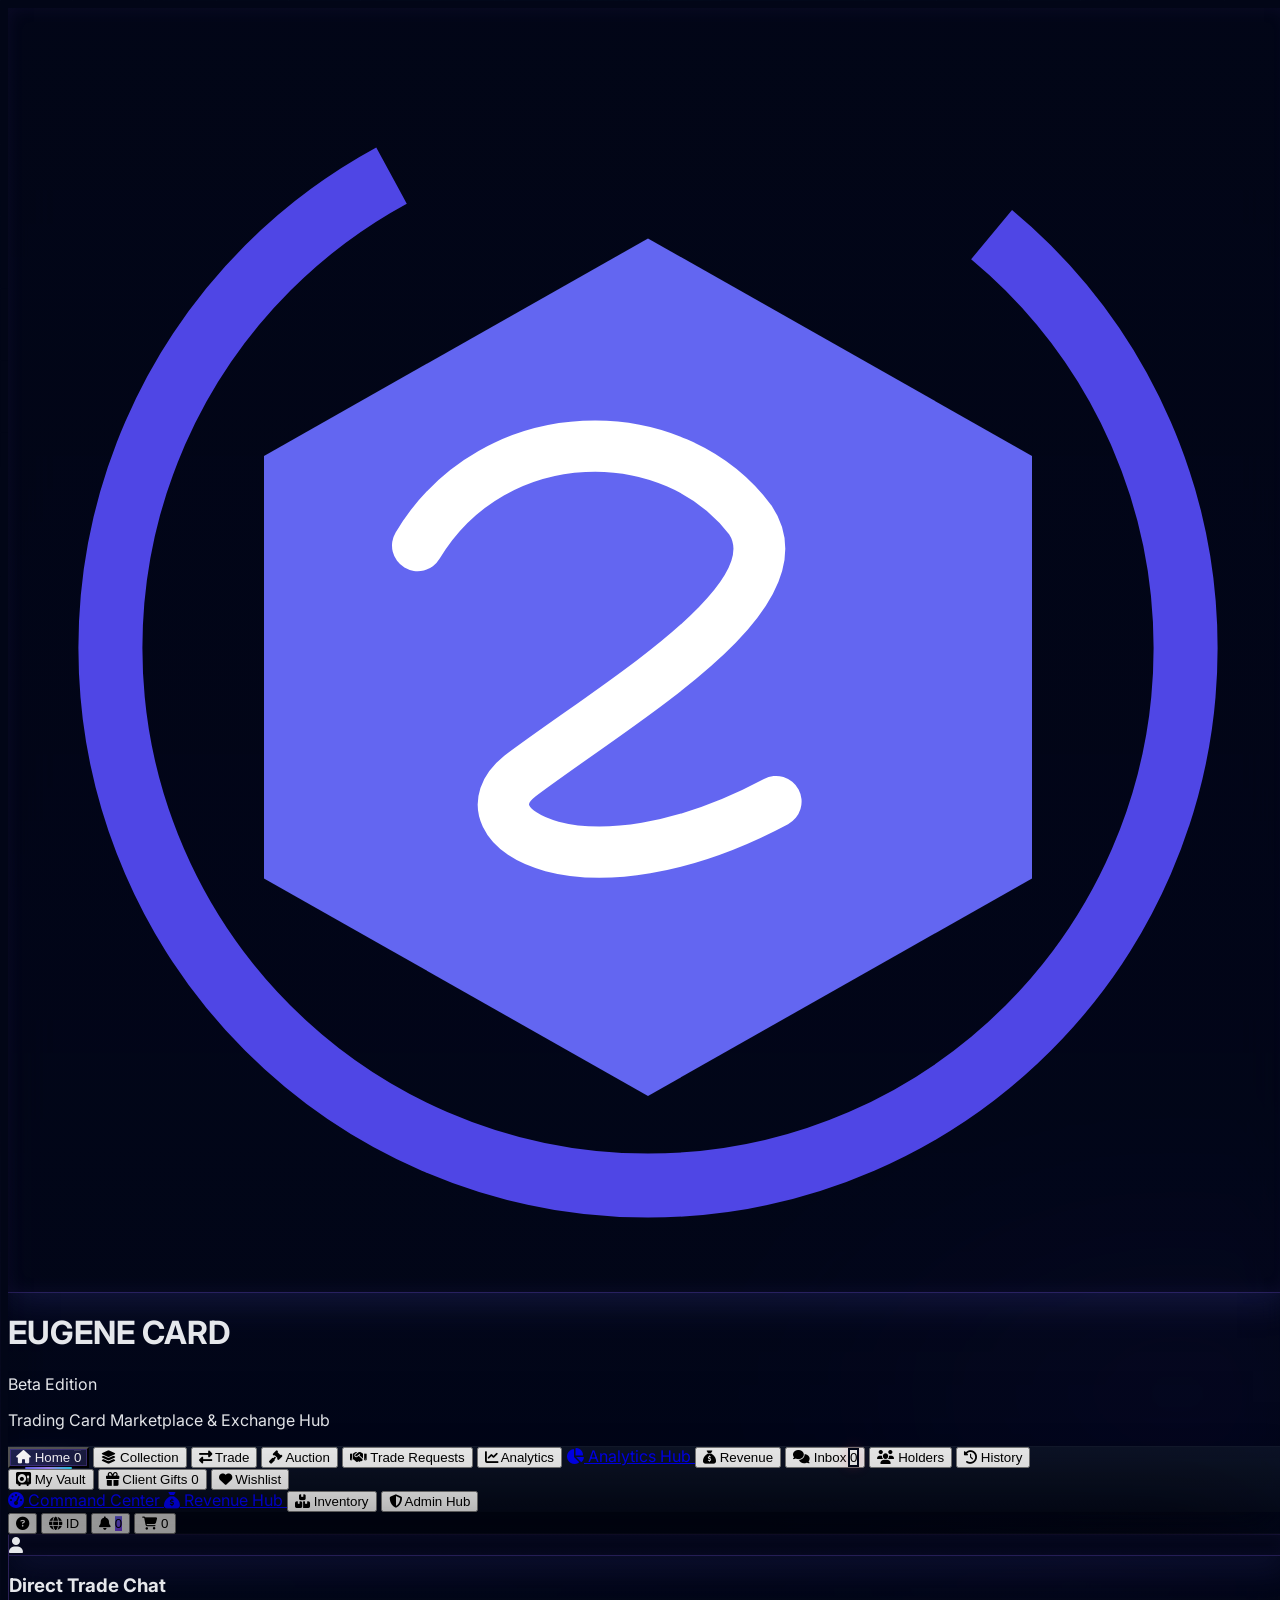
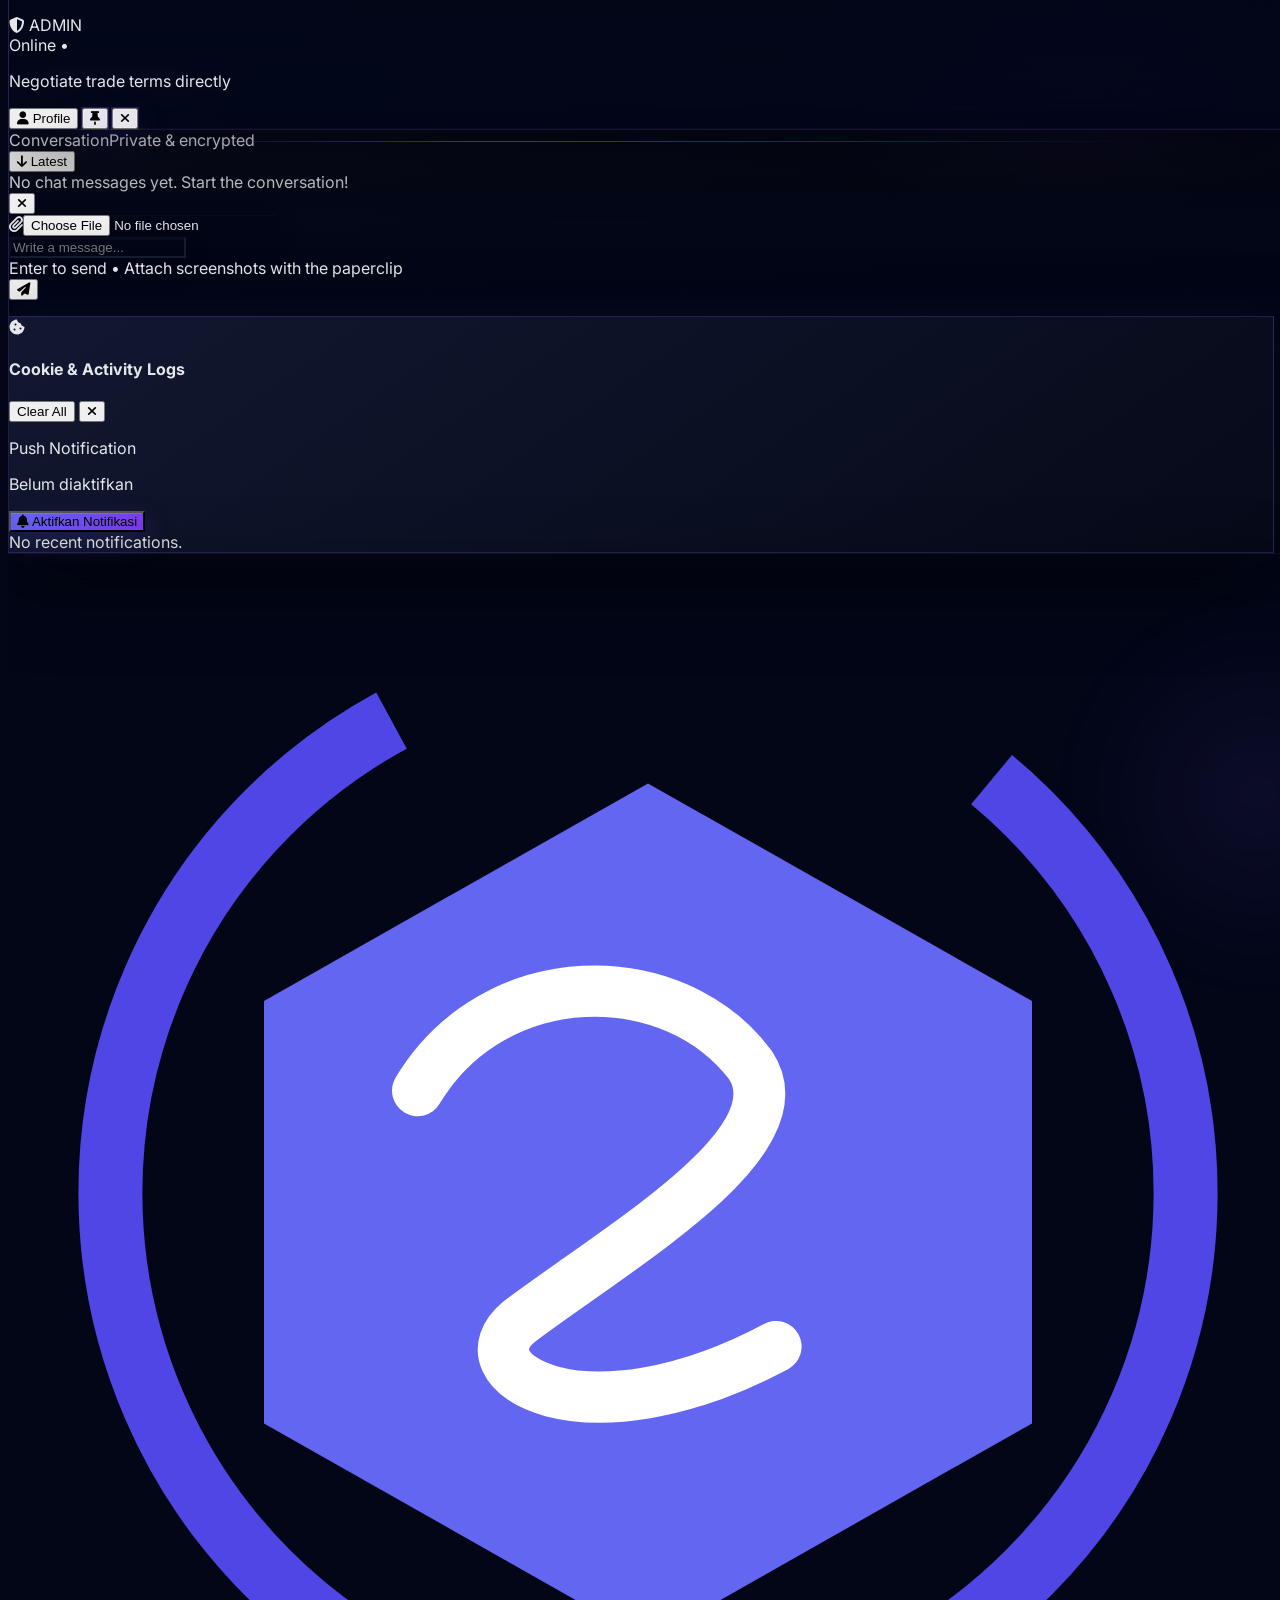
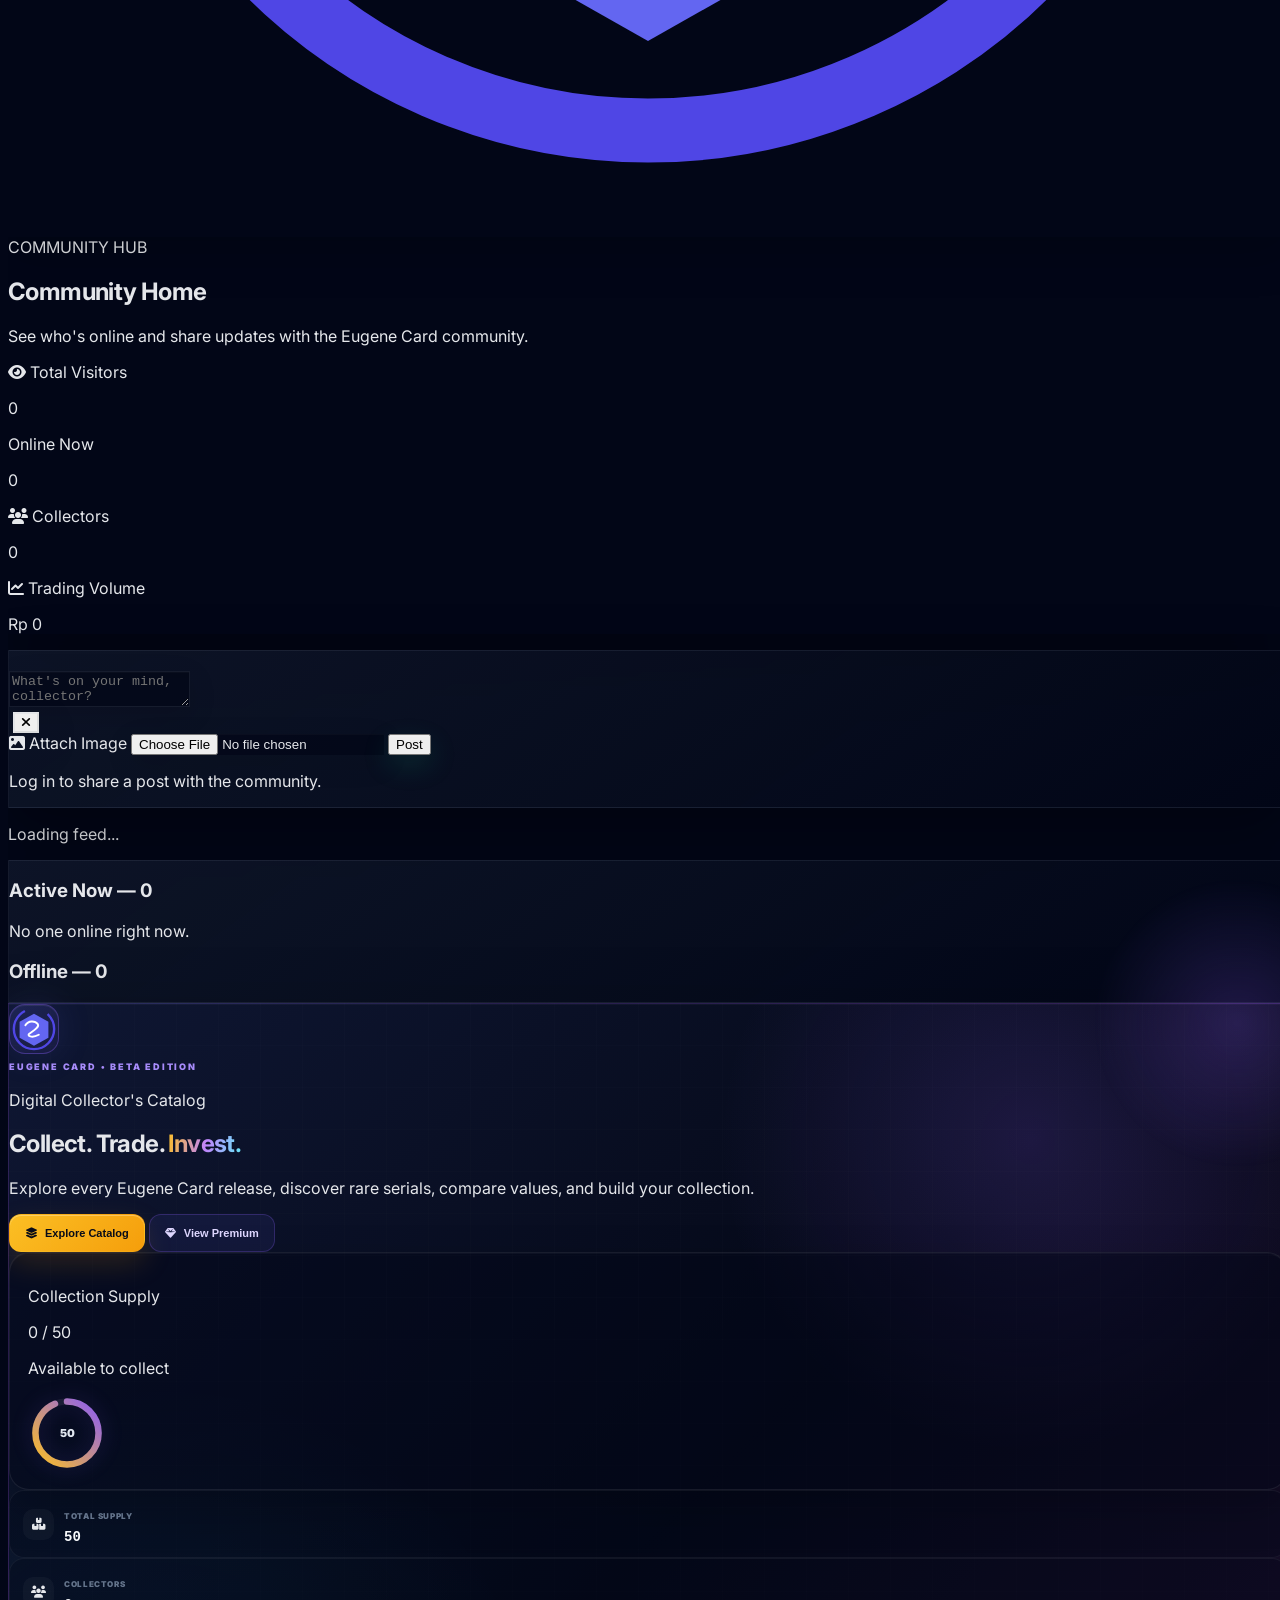
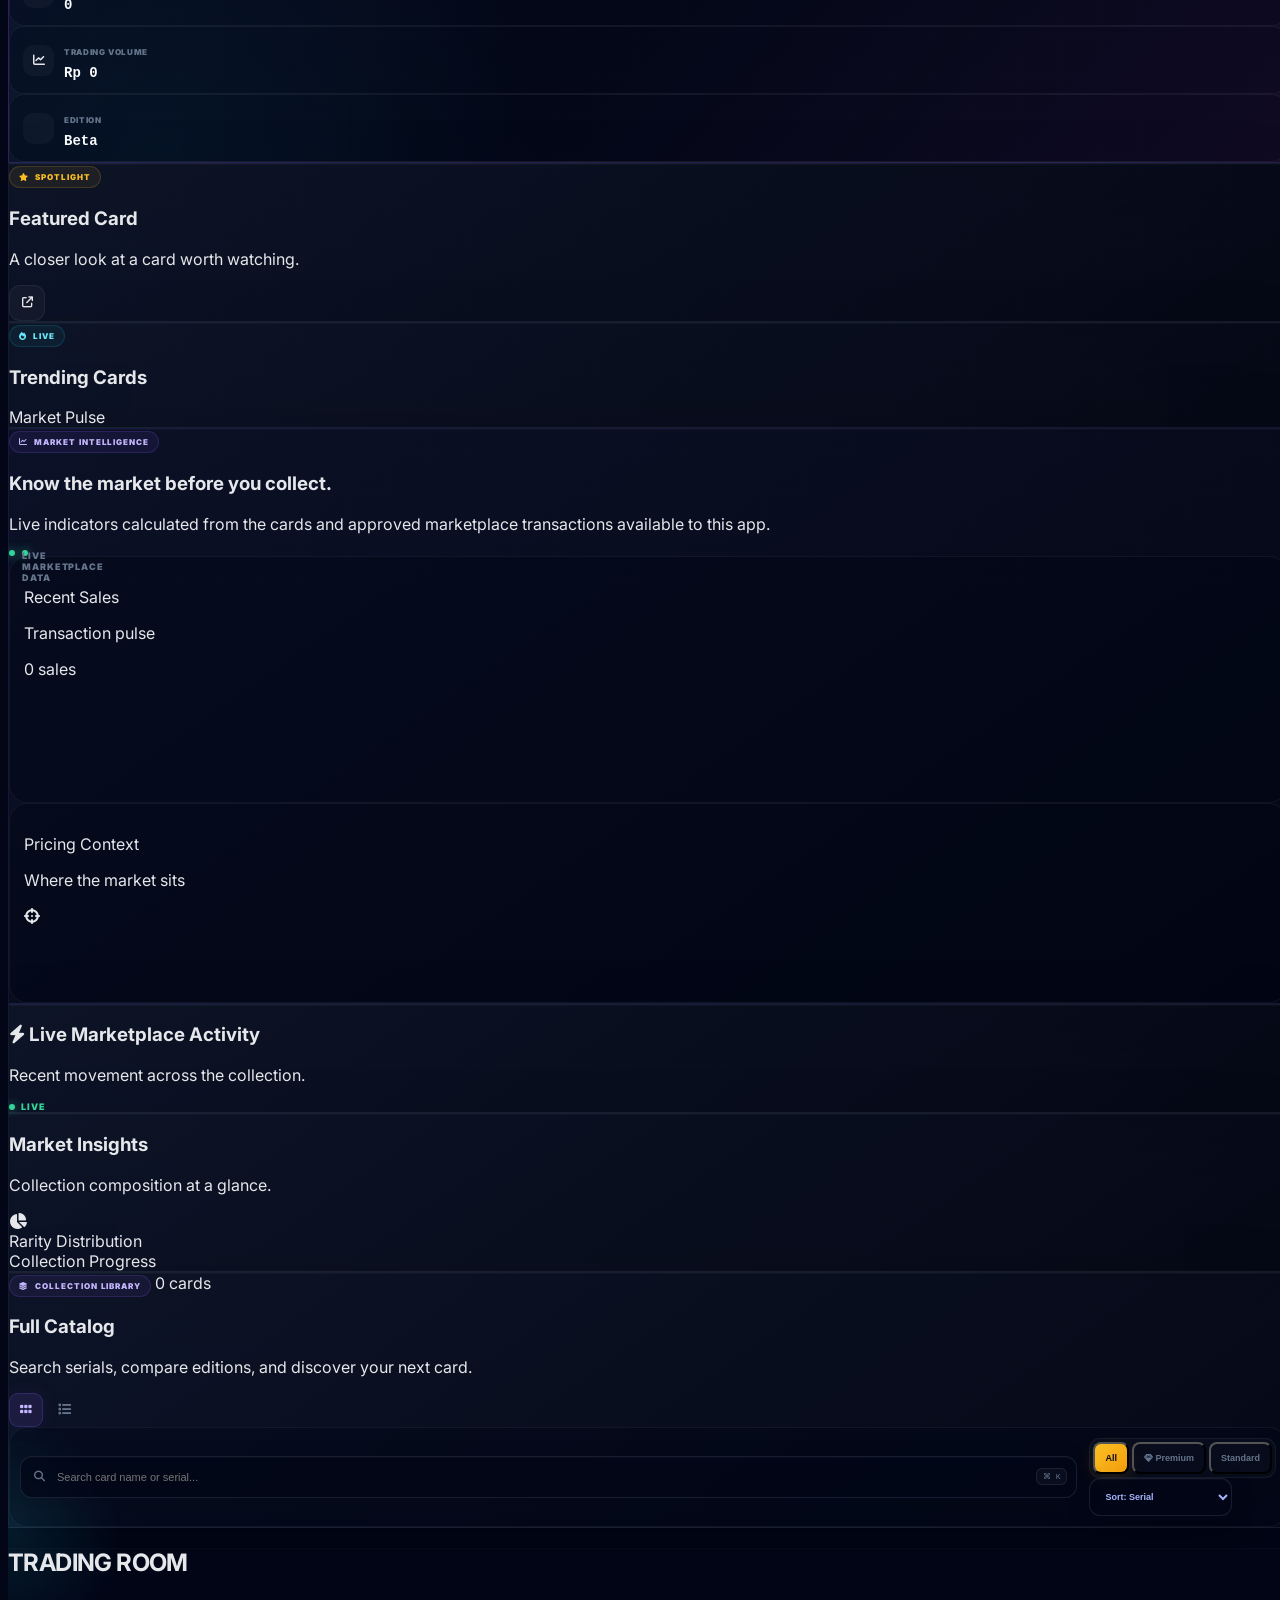
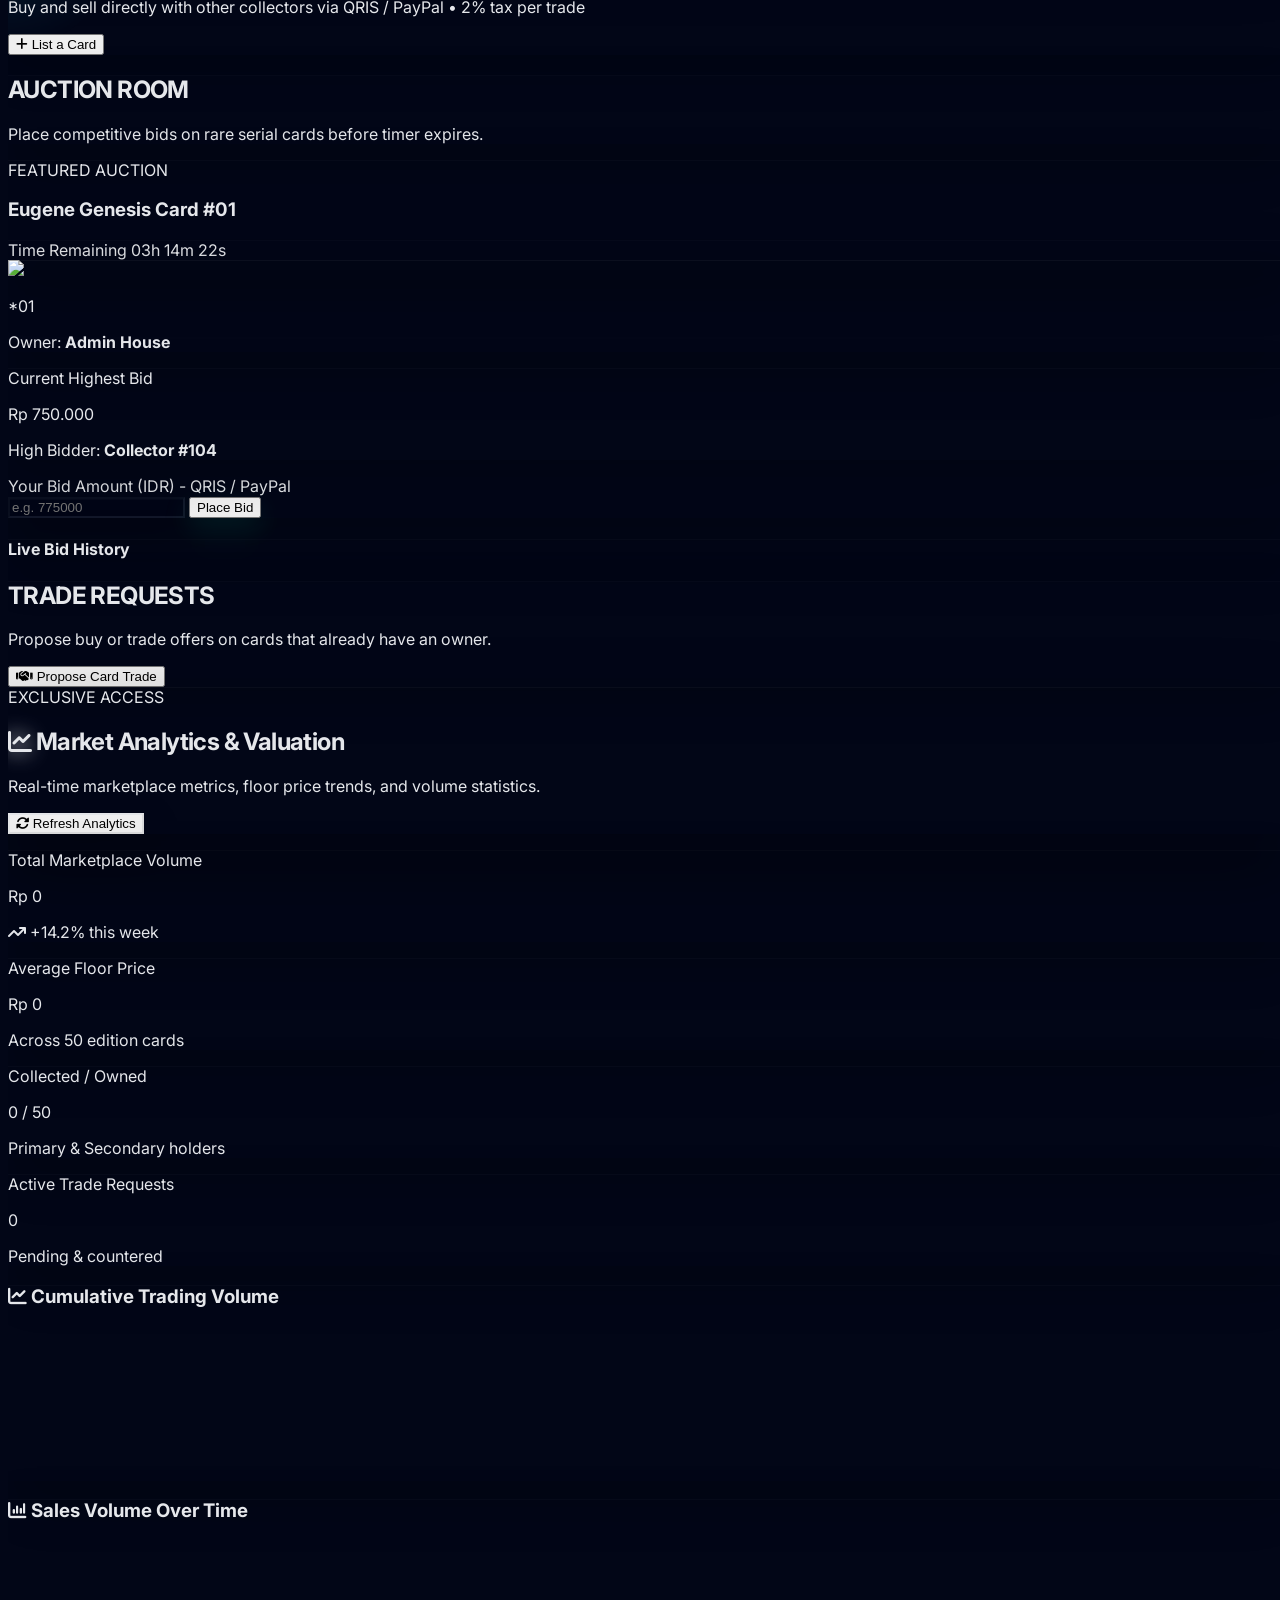
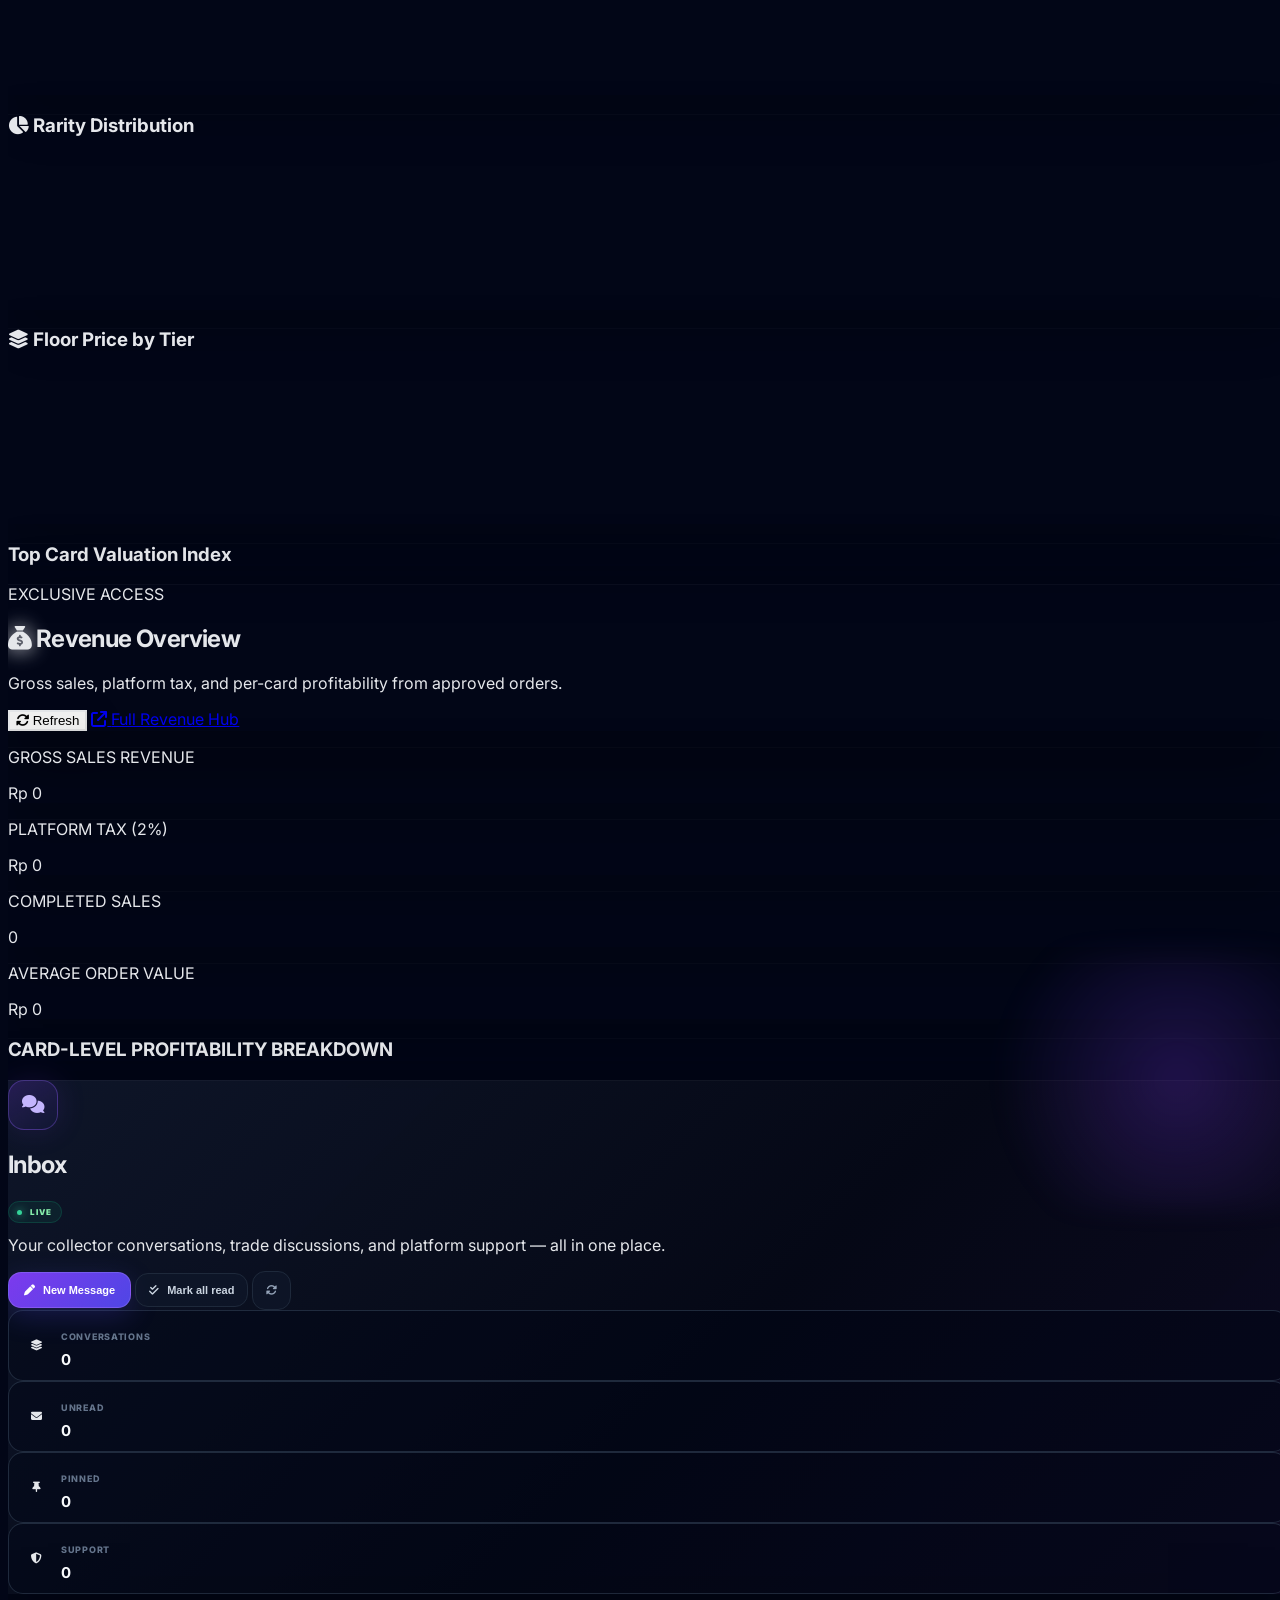
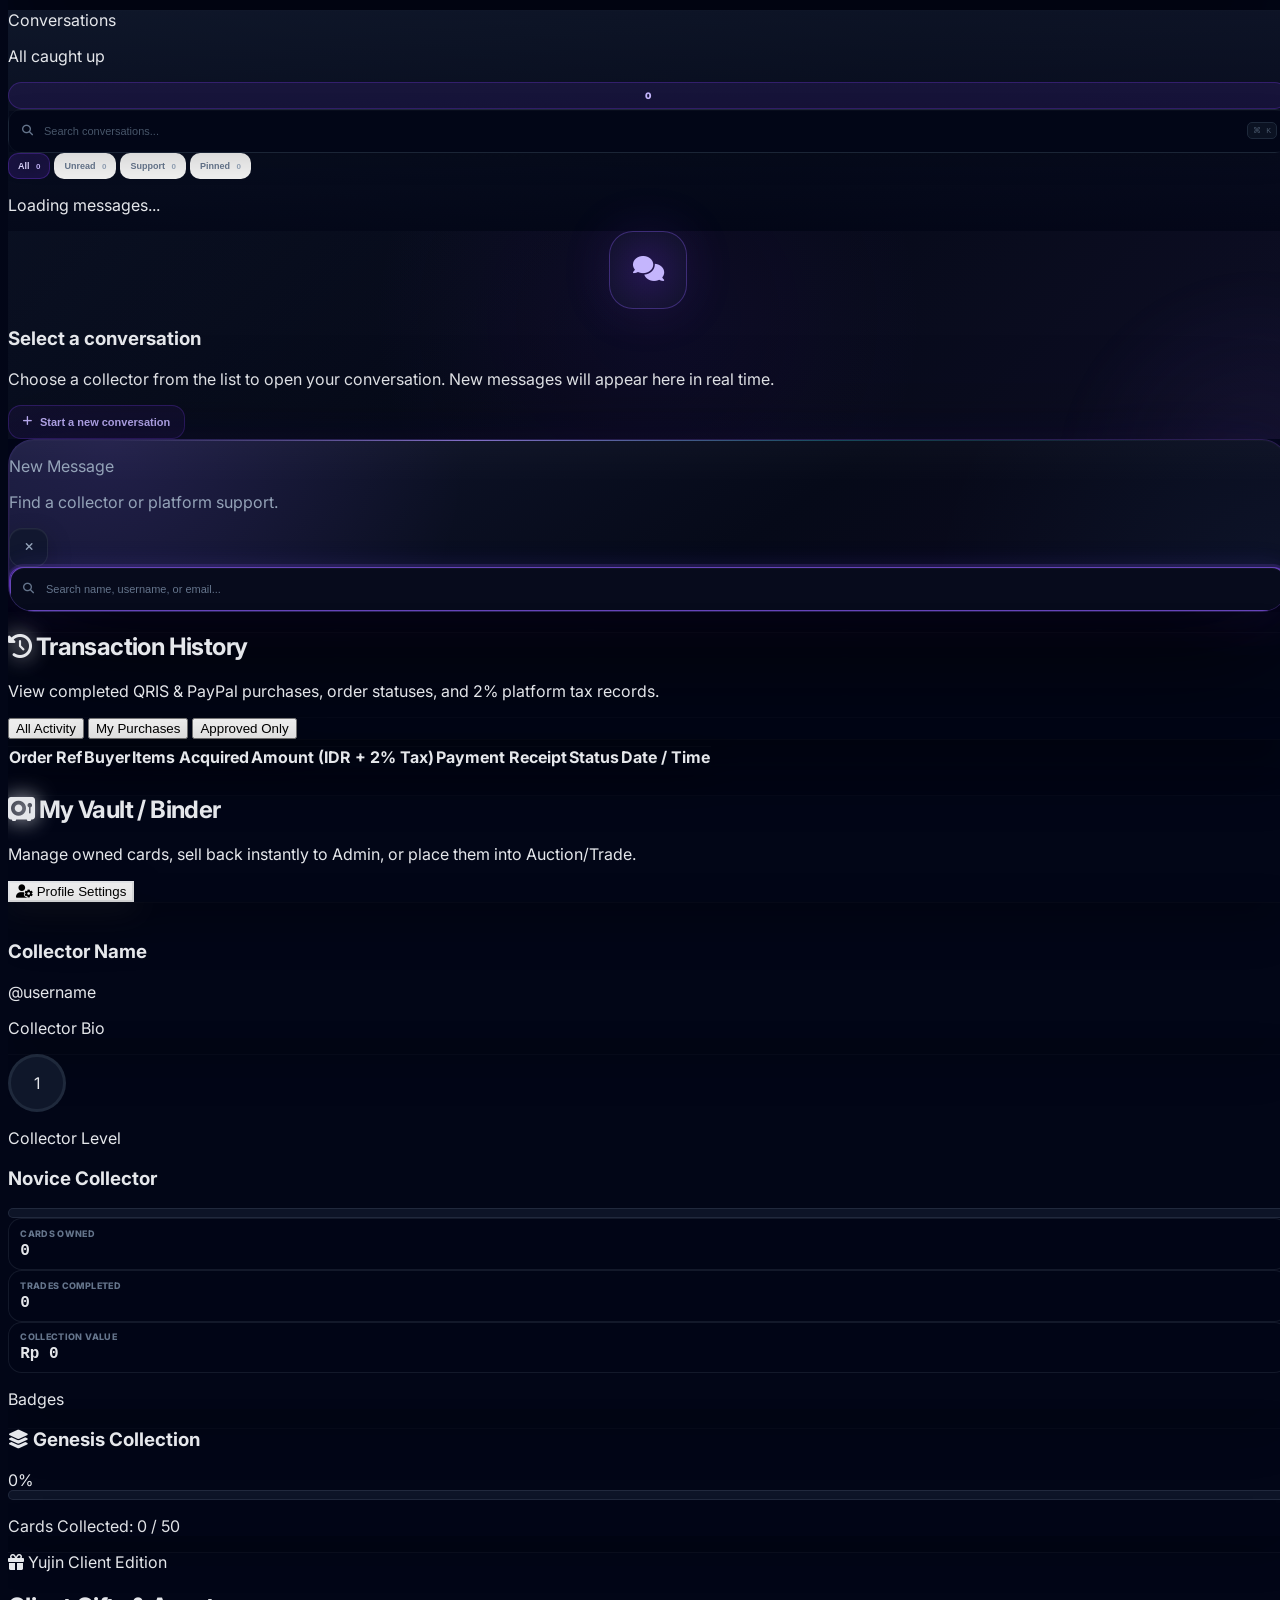
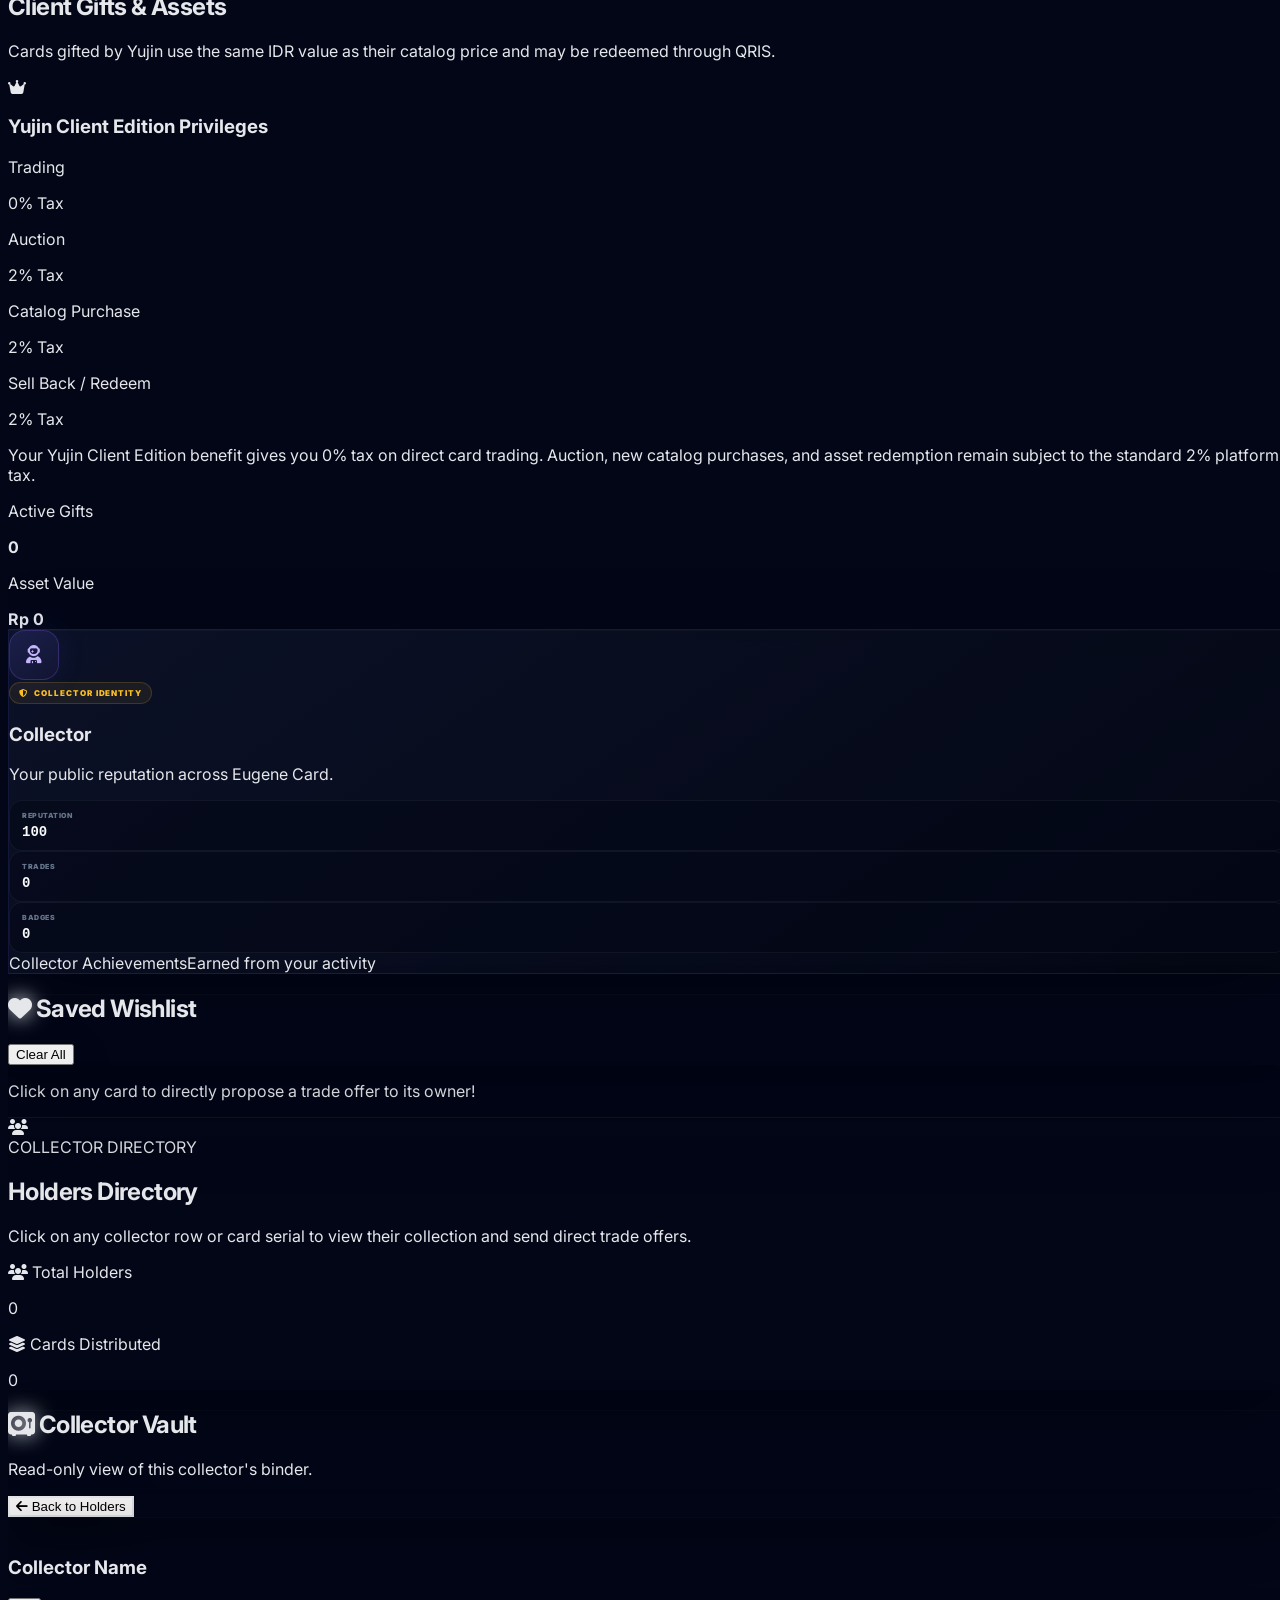
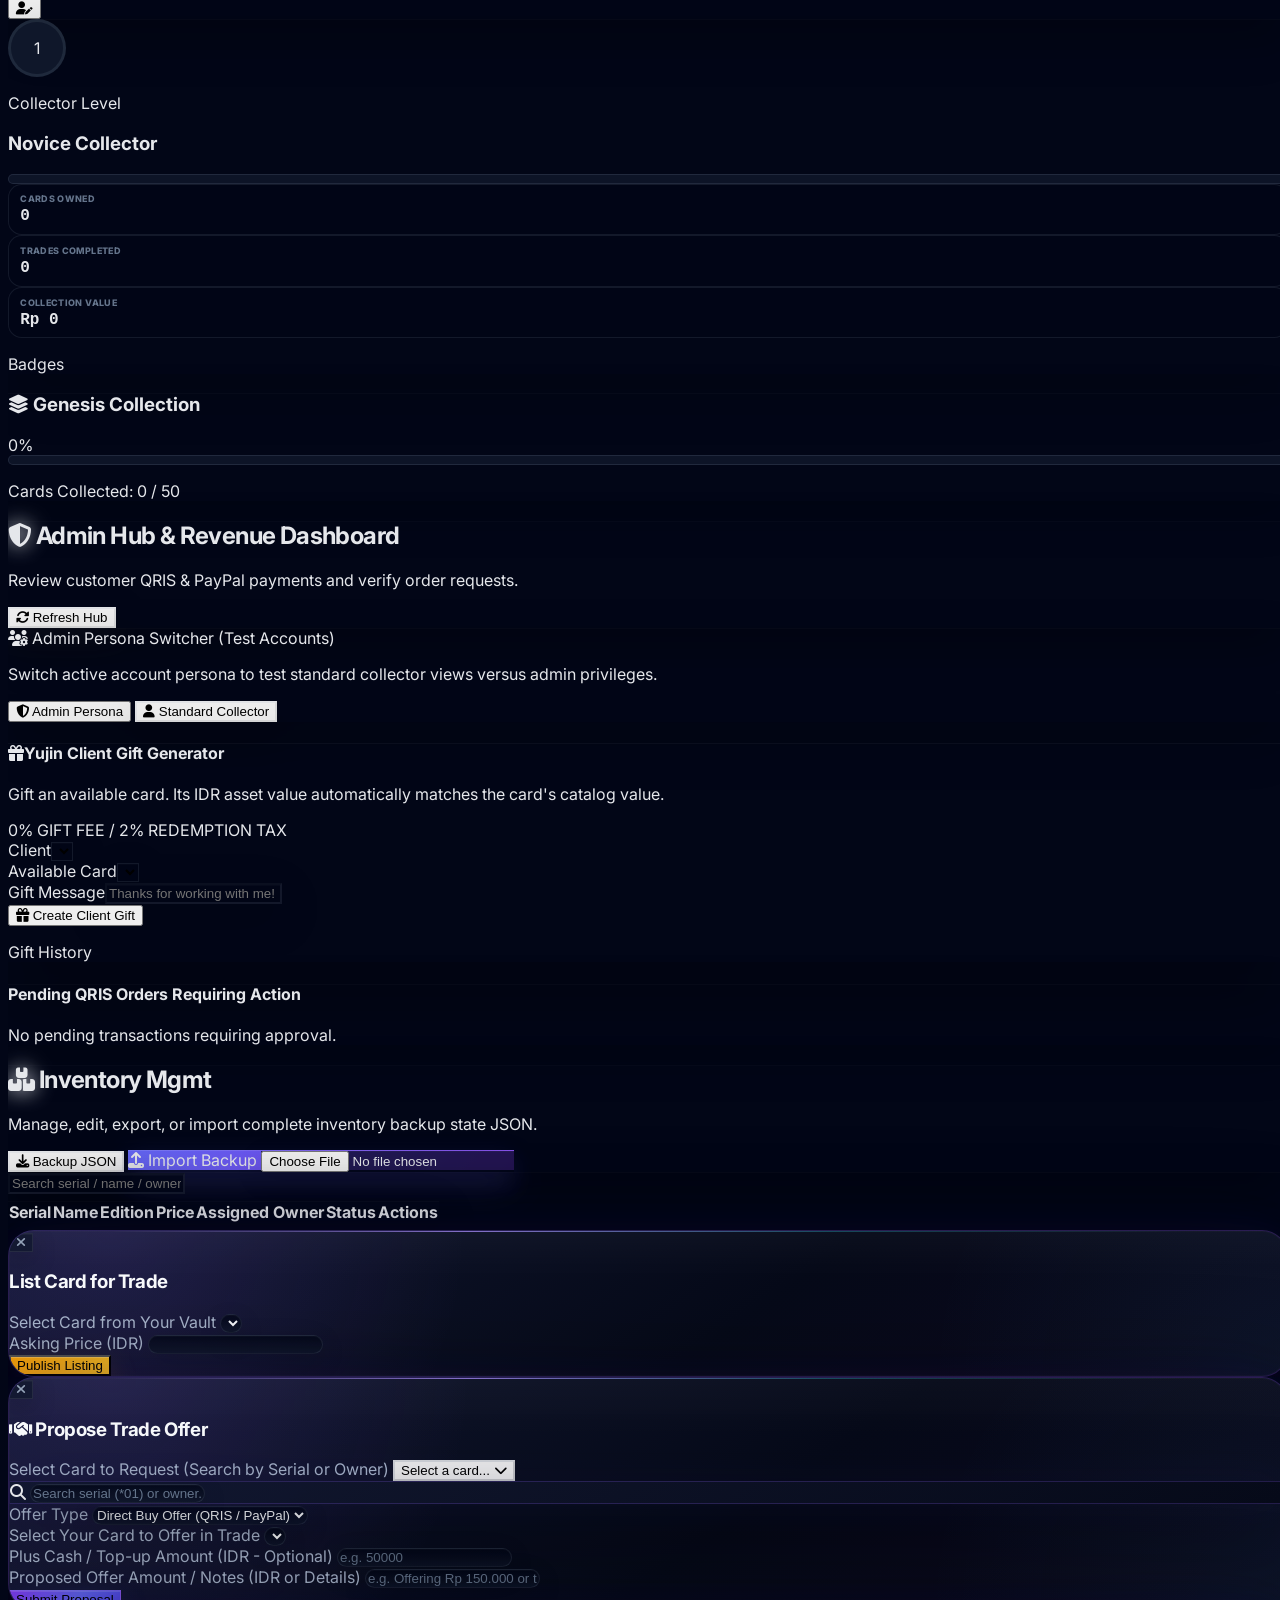
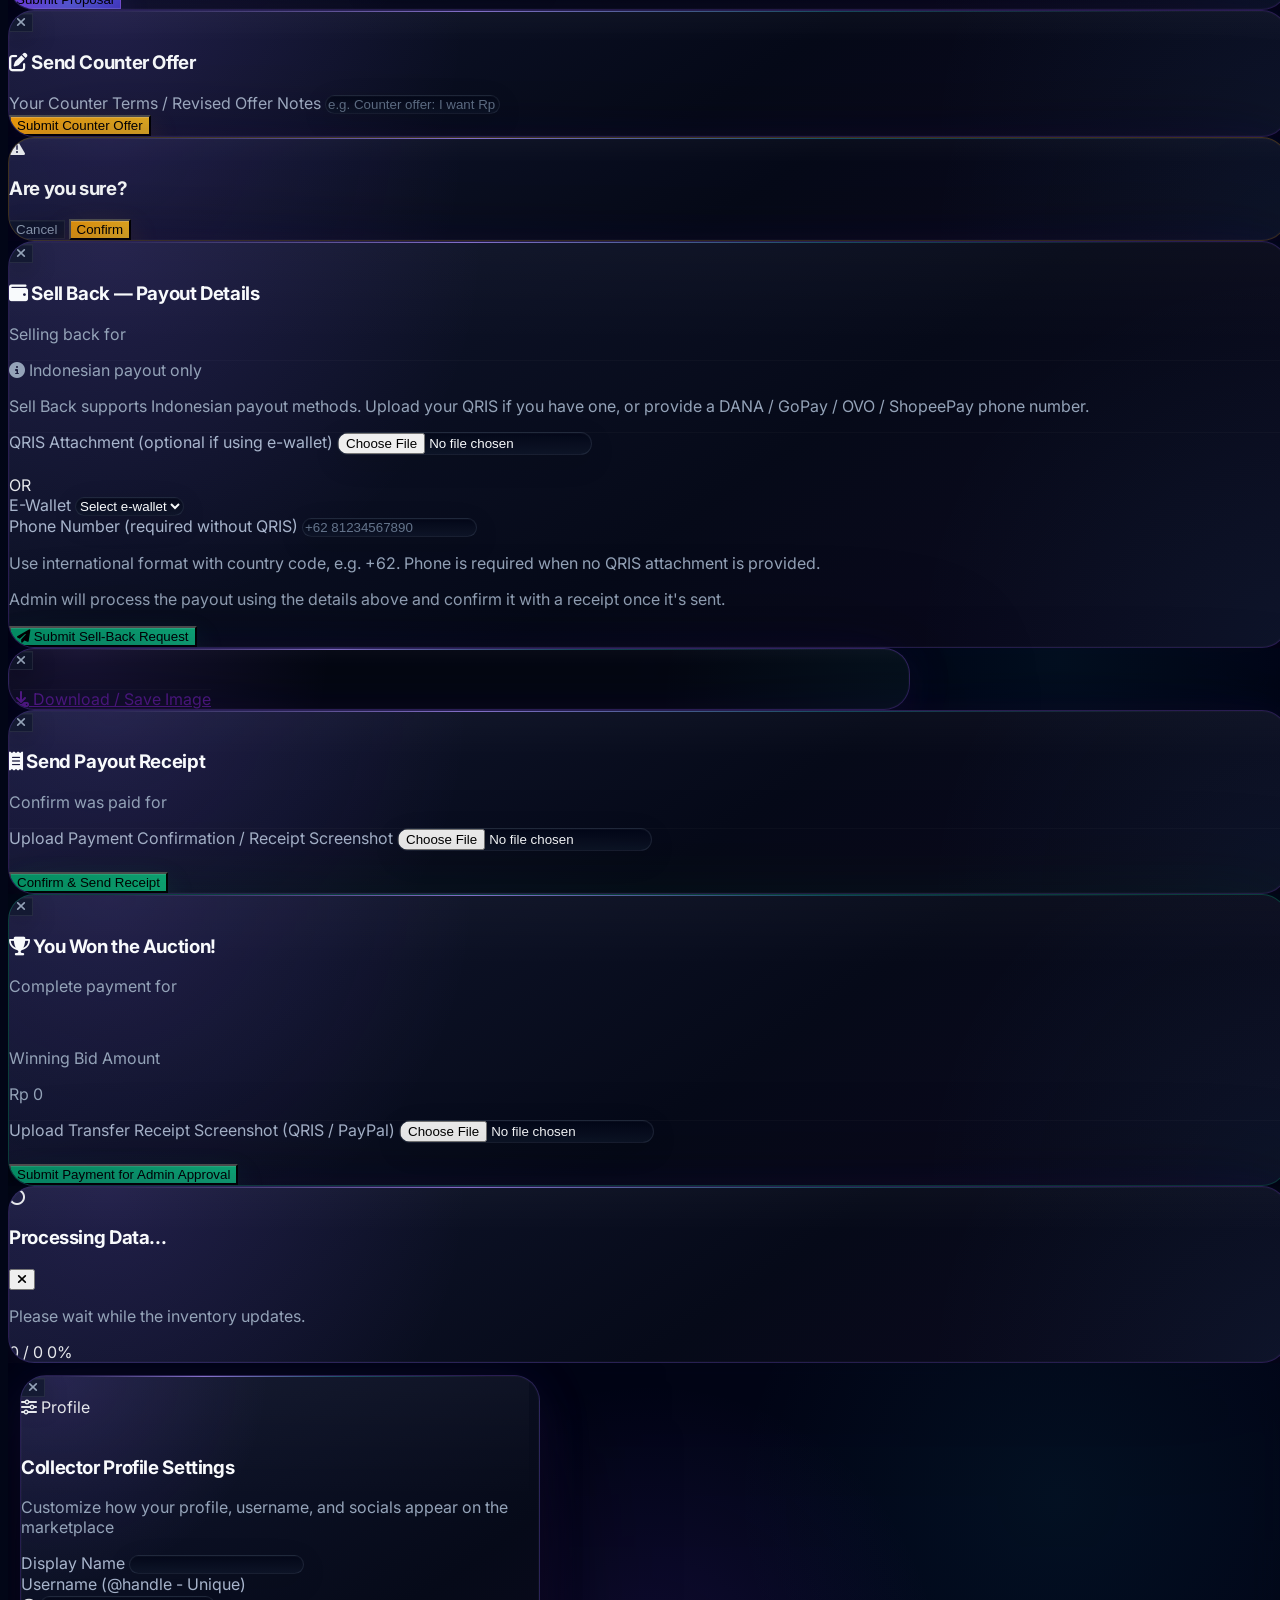
==== commit 011d0ec3: "Replace" ====
--- a/index.html
+++ b/index.html
@@ -1596,7 +1596,7 @@
   #view-trade > *,
   #view-auction > * {
     min-width:0 !important;
-    max-width:100% !important;
+    max-width:102% !important;
   }
 
   /* ---------------- Profile customisation ---------------- */
@@ -1792,7 +1792,6 @@
 
       <!-- Navigation Tabs & External Pages Navigation -->
       <nav class="flex items-center gap-1 bg-slate-900/90 p-1.5 rounded-2xl border border-slate-800 overflow-x-auto max-w-full">
-        <!-- Core navigation: discovery → ownership → marketplace → communication -->
         <button id="nav-home" onclick="switchTab('home')" class="relative px-3 py-1.5 rounded-xl text-xs font-semibold text-white bg-slate-800 shadow-sm flex items-center gap-1.5 whitespace-nowrap">
           <i class="fa-solid fa-house text-emerald-400"></i> <span data-i18n="navHome">Home</span>
           <span id="home-active-count-badge" class="hidden absolute -top-1.5 -right-1.5 min-w-[16px] h-[16px] px-1 rounded-full bg-emerald-500 text-slate-950 text-[9px] font-black flex items-center justify-center leading-none border border-slate-950">0</span>
@@ -1809,15 +1808,8 @@
         <button id="nav-trade-req" onclick="switchTab('trade-req')" class="px-3 py-1.5 rounded-xl text-xs font-semibold text-slate-400 hover:text-white flex items-center gap-1.5 whitespace-nowrap">
           <i class="fa-solid fa-handshake text-purple-400"></i> <span data-i18n="navRequests">Trade Requests</span>
         </button>
-        <button id="nav-inbox" onclick="switchTab('inbox')" class="relative px-3 py-1.5 rounded-xl text-xs font-semibold text-slate-400 hover:text-white flex items-center gap-1.5 whitespace-nowrap">
-          <i class="fa-solid fa-comments text-indigo-400"></i> <span data-i18n="navInbox">Inbox</span>
-          <span id="inbox-unread-badge" class="hidden absolute -top-1.5 -right-1.5 min-w-[16px] h-[16px] px-1 rounded-full bg-rose-500 text-white text-[9px] font-black flex items-center justify-center leading-none border border-slate-950">0</span>
-        </button>
-
-        <!-- Financial / analytics tools -->
-        <button id="nav-revenue" onclick="switchTab('revenue')" class="analytics-nav-btn hidden px-3 py-1.5 rounded-xl text-xs font-semibold text-emerald-300 hover:text-white flex items-center gap-1.5 whitespace-nowrap bg-emerald-950/30 border border-emerald-500/30">
-          <i class="fa-solid fa-sack-dollar text-emerald-400"></i> <span data-i18n="navRevenueTab">Revenue</span>
-        </button>
+        
+        <!-- Internal Tab + External Page Links for Analytics -->
         <button id="nav-analytics" onclick="switchTab('analytics')" class="analytics-nav-btn hidden px-3 py-1.5 rounded-xl text-xs font-semibold text-amber-300 hover:text-white flex items-center gap-1.5 whitespace-nowrap bg-amber-950/30 border border-amber-500/30">
           <i class="fa-solid fa-chart-line text-amber-400"></i> <span data-i18n="navAnalytics">Analytics</span>
         </button>
@@ -1825,7 +1817,15 @@
           <i class="fa-solid fa-chart-pie text-amber-400"></i> Analytics Hub
         </a>
 
-        <!-- Community / history -->
+        <!-- Internal Revenue Tab -->
+        <button id="nav-revenue" onclick="switchTab('revenue')" class="analytics-nav-btn hidden px-3 py-1.5 rounded-xl text-xs font-semibold text-emerald-300 hover:text-white flex items-center gap-1.5 whitespace-nowrap bg-emerald-950/30 border border-emerald-500/30">
+          <i class="fa-solid fa-sack-dollar text-emerald-400"></i> <span data-i18n="navRevenueTab">Revenue</span>
+        </button>
+
+        <button id="nav-inbox" onclick="switchTab('inbox')" class="relative px-3 py-1.5 rounded-xl text-xs font-semibold text-slate-400 hover:text-white flex items-center gap-1.5 whitespace-nowrap">
+          <i class="fa-solid fa-comments text-indigo-400"></i> <span data-i18n="navInbox">Inbox</span>
+          <span id="inbox-unread-badge" class="hidden absolute -top-1.5 -right-1.5 min-w-[16px] h-[16px] px-1 rounded-full bg-rose-500 text-white text-[9px] font-black flex items-center justify-center leading-none border border-slate-950">0</span>
+        </button>
         <button id="nav-holders" onclick="switchTab('holders')" class="px-3 py-1.5 rounded-xl text-xs font-semibold text-slate-400 hover:text-white flex items-center gap-1.5 whitespace-nowrap">
           <i class="fa-solid fa-users text-teal-400"></i> <span data-i18n="navHolders">Holders</span>
         </button>
@@ -1835,11 +1835,10 @@
 
         <div class="h-4 w-px bg-slate-800 mx-1 self-center hidden sm:block"></div>
 
-        <!-- Personal assets / rewards -->
         <button id="nav-dashboard" onclick="switchTab('dashboard')" class="px-3 py-1.5 rounded-xl text-xs font-semibold text-slate-400 hover:text-white flex items-center gap-1.5 whitespace-nowrap">
           <i class="fa-solid fa-vault text-amber-400"></i> <span data-i18n="navVault">My Vault</span>
         </button>
-        <button id="nav-gifts" onclick="switchTab('gifts')" class="relative px-3 py-1.5 rounded-xl text-xs font-semibold text-pink-300 hover:text-white flex items-center gap-1.5 whitespace-nowrap bg-pink-950/30 border border-pink-500/30">
+        <button id="nav-gifts" onclick="switchTab('gifts')" class="relative px-3 py-1.5 rounded-xl text-xs font-semibold text-slate-400 hover:text-white flex items-center gap-1.5 whitespace-nowrap">
           <i class="fa-solid fa-gift text-pink-400"></i> <span data-i18n="navGifts">Client Gifts</span>
           <span id="gift-active-count-badge" class="hidden absolute -top-1.5 -right-1.5 min-w-[16px] h-[16px] px-1 rounded-full bg-pink-500 text-white text-[9px] font-black flex items-center justify-center leading-none border border-slate-950">0</span>
         </button>
@@ -1849,13 +1848,16 @@
 
         <div id="admin-nav-separator" class="h-4 w-px bg-slate-800 mx-1 self-center hidden"></div>
 
-        <!-- Admin tools -->
+        <!-- External Link to Admin Command Center -->
         <a href="admin-command-center.html" class="admin-only-nav hidden px-3 py-1.5 rounded-xl text-xs font-semibold text-violet-300 hover:text-white flex items-center gap-1.5 whitespace-nowrap bg-violet-950/40 border border-violet-500/30">
           <i class="fa-solid fa-gauge-high text-violet-400"></i> Command Center
         </a>
+
+        <!-- External Link to Revenue -->
         <a href="revenue.html" class="admin-only-nav hidden px-3 py-1.5 rounded-xl text-xs font-semibold text-emerald-300 hover:text-white flex items-center gap-1.5 whitespace-nowrap bg-emerald-950/40 border border-emerald-500/30">
           <i class="fa-solid fa-sack-dollar text-emerald-400"></i> Revenue Hub
         </a>
+
         <button id="nav-inventory" onclick="switchTab('inventory')" class="admin-only-nav hidden px-3 py-1.5 rounded-xl text-xs font-semibold text-rose-400 hover:text-white flex items-center gap-1.5 whitespace-nowrap bg-rose-950/30 border border-rose-500/20">
           <i class="fa-solid fa-boxes-stacked"></i> <span data-i18n="navInventory">Inventory</span>
         </button>
@@ -2744,54 +2746,29 @@
         <div class="pointer-events-none absolute -bottom-24 -left-10 w-64 h-64 rounded-full bg-violet-500/10 blur-3xl"></div>
         <div class="relative flex flex-col md:flex-row md:items-center justify-between gap-4">
           <div>
-            <span class="inline-flex items-center gap-1.5 px-2.5 py-1 rounded-full bg-pink-500/10 border border-pink-500/20 text-pink-300 text-[9px] font-black uppercase tracking-widest"><i class="fa-solid fa-gift"></i> <span data-i18n="yujinClientEdition">Yujin Client Edition</span></span>
-            <h2 class="text-2xl font-black text-white mt-2" data-i18n="clientGiftsAssetsTitle">Client Gifts & Assets</h2>
-            <p class="text-xs text-slate-400 mt-1 max-w-xl" data-i18n="clientGiftsAssetsSubtitle">Cards gifted by Yujin can carry a dedicated IDR asset value and may be redeemed through QRIS.</p>
+            <span class="inline-flex items-center gap-1.5 px-2.5 py-1 rounded-full bg-pink-500/10 border border-pink-500/20 text-pink-300 text-[9px] font-black uppercase tracking-widest"><i class="fa-solid fa-gift"></i> Yujin Client Edition</span>
+            <h2 class="text-2xl font-black text-white mt-2">Client Gifts & Assets</h2>
+            <p class="text-xs text-slate-400 mt-1 max-w-xl">Cards gifted by Yujin use the same IDR value as their catalog price and may be redeemed through QRIS.</p>
+          <div class="mt-4 rounded-2xl border border-pink-500/20 bg-pink-500/5 p-4">
+            <div class="flex items-center gap-2 mb-3">
+              <i class="fa-solid fa-crown text-pink-300"></i>
+              <h3 class="text-sm font-black text-white">Yujin Client Edition Privileges</h3>
+            </div>
+            <div class="grid grid-cols-2 md:grid-cols-4 gap-2 text-[10px]">
+              <div class="rounded-xl bg-slate-950/70 border border-slate-800 p-3"><p class="text-slate-500 uppercase font-bold">Trading</p><p class="text-emerald-300 font-black mt-1">0% Tax</p></div>
+              <div class="rounded-xl bg-slate-950/70 border border-slate-800 p-3"><p class="text-slate-500 uppercase font-bold">Auction</p><p class="text-amber-300 font-black mt-1">2% Tax</p></div>
+              <div class="rounded-xl bg-slate-950/70 border border-slate-800 p-3"><p class="text-slate-500 uppercase font-bold">Catalog Purchase</p><p class="text-amber-300 font-black mt-1">2% Tax</p></div>
+              <div class="rounded-xl bg-slate-950/70 border border-slate-800 p-3"><p class="text-slate-500 uppercase font-bold">Sell Back / Redeem</p><p class="text-amber-300 font-black mt-1">2% Tax</p></div>
+            </div>
+            <p class="text-[10px] text-slate-500 mt-3">Your Yujin Client Edition benefit gives you 0% tax on direct card trading. Auction, new catalog purchases, and asset redemption remain subject to the standard 2% platform tax.</p>
+          </div>
           </div>
           <div class="grid grid-cols-2 gap-2 min-w-[220px]">
-            <div class="bg-slate-950/70 border border-white/5 rounded-2xl p-3"><p class="text-[9px] uppercase tracking-wider text-slate-500 font-black" data-i18n="activeGifts">Active Gifts</p><strong id="gift-stat-active" class="text-lg text-pink-300 font-black">0</strong></div>
-            <div class="bg-slate-950/70 border border-white/5 rounded-2xl p-3"><p class="text-[9px] uppercase tracking-wider text-slate-500 font-black" data-i18n="assetValue">Asset Value</p><strong id="gift-stat-value" class="text-lg text-emerald-400 font-black">Rp 0</strong></div>
+            <div class="bg-slate-950/70 border border-white/5 rounded-2xl p-3"><p class="text-[9px] uppercase tracking-wider text-slate-500 font-black">Active Gifts</p><strong id="gift-stat-active" class="text-lg text-pink-300 font-black">0</strong></div>
+            <div class="bg-slate-950/70 border border-white/5 rounded-2xl p-3"><p class="text-[9px] uppercase tracking-wider text-slate-500 font-black">Asset Value</p><strong id="gift-stat-value" class="text-lg text-emerald-400 font-black">Rp 0</strong></div>
           </div>
         </div>
       </div>
-
-      <!-- YUJIN CLIENT PRIVILEGES EXPLAINER -->
-      <div class="rounded-3xl border border-pink-500/20 bg-slate-950/70 overflow-hidden">
-        <div class="p-5 sm:p-6 border-b border-white/[.06]">
-          <div class="flex items-start gap-3">
-            <div class="w-10 h-10 shrink-0 rounded-2xl bg-pink-500/10 border border-pink-500/20 flex items-center justify-center text-pink-300">
-              <i class="fa-solid fa-crown"></i>
-            </div>
-            <div>
-              <h3 class="text-sm sm:text-base font-black text-white" data-i18n="clientPrivilegeTitle">What privileges does Yujin Client Edition have?</h3>
-              <p class="text-[10px] sm:text-[11px] text-slate-500 mt-1" data-i18n="clientPrivilegeSubtitle">Your Yujin Client status gives you special fee benefits on secondary-market activity.</p>
-            </div>
-          </div>
-        </div>
-        <div class="grid grid-cols-1 sm:grid-cols-2 lg:grid-cols-4 gap-px bg-white/[.05]">
-          <div class="bg-slate-950/90 p-4">
-            <div class="flex items-center justify-between gap-2"><span class="text-[9px] uppercase tracking-widest font-black text-slate-400" data-i18n="clientPrivilegeTrade">Trading</span><span class="px-2 py-1 rounded-lg bg-emerald-500/10 border border-emerald-500/20 text-emerald-300 text-[9px] font-black">0%</span></div>
-            <p class="text-[10px] text-slate-500 mt-2" data-i18n="clientPrivilegeTradeDesc">Trade cards with 0% platform tax.</p>
-          </div>
-          <div class="bg-slate-950/90 p-4">
-            <div class="flex items-center justify-between gap-2"><span class="text-[9px] uppercase tracking-widest font-black text-slate-400" data-i18n="clientPrivilegeAuction">Auction</span><span class="px-2 py-1 rounded-lg bg-emerald-500/10 border border-emerald-500/20 text-emerald-300 text-[9px] font-black">0%</span></div>
-            <p class="text-[10px] text-slate-500 mt-2" data-i18n="clientPrivilegeAuctionDesc">Bid and participate in auctions with 0% platform tax.</p>
-          </div>
-          <div class="bg-slate-950/90 p-4">
-            <div class="flex items-center justify-between gap-2"><span class="text-[9px] uppercase tracking-widest font-black text-slate-400" data-i18n="clientPrivilegeCatalog">New Card Purchase</span><span class="px-2 py-1 rounded-lg bg-amber-500/10 border border-amber-500/20 text-amber-300 text-[9px] font-black">2%</span></div>
-            <p class="text-[10px] text-slate-500 mt-2" data-i18n="clientPrivilegeCatalogDesc">Buying a brand-new card from the Catalog remains subject to the normal 2% platform tax.</p>
-          </div>
-          <div class="bg-slate-950/90 p-4">
-            <div class="flex items-center justify-between gap-2"><span class="text-[9px] uppercase tracking-widest font-black text-slate-400" data-i18n="clientPrivilegeRedeem">Sell Back / Redeem Asset</span><span class="px-2 py-1 rounded-lg bg-amber-500/10 border border-amber-500/20 text-amber-300 text-[9px] font-black">2%</span></div>
-            <p class="text-[10px] text-slate-500 mt-2" data-i18n="clientPrivilegeRedeemDesc">Selling back or redeeming an asset remains subject to the normal 2% tax.</p>
-          </div>
-        </div>
-        <div class="px-5 py-3 bg-pink-500/[.03] border-t border-pink-500/10 text-[10px] text-slate-500 flex items-start gap-2">
-          <i class="fa-solid fa-circle-info text-pink-300 mt-0.5"></i>
-          <span data-i18n="clientPrivilegeNote">Your Yujin Client privilege does not change the card's market price or asset value.</span>
-        </div>
-      </div>
-
       <div id="client-gifts-grid" class="grid grid-cols-1 md:grid-cols-2 lg:grid-cols-3 gap-4"></div>
     </section>
 
@@ -2981,17 +2958,16 @@
       <!-- CLIENT GIFT GENERATOR -->
       <div class="bg-gradient-to-r from-pink-950/40 via-slate-900 to-violet-950/30 border border-pink-500/20 rounded-3xl p-6 space-y-4">
         <div class="flex flex-col sm:flex-row sm:items-center justify-between gap-3">
-          <div><h4 class="text-sm font-black text-white uppercase tracking-wider"><i class="fa-solid fa-gift text-pink-400 mr-2"></i><span data-i18n="yujinClientGiftGenerator">Yujin Client Gift Generator</span></h4><p class="text-[10px] text-slate-500 mt-1" data-i18n="yujinClientGiftGeneratorSub">Gift an available card with a separate IDR asset value redeemable through QRIS.</p></div>
-          <span class="text-[9px] text-emerald-300 bg-emerald-500/5 border border-emerald-500/15 px-2 py-1 rounded-lg" data-i18n="giftFeeBadge">0% GIFT FEE / 2% REDEMPTION TAX</span>
-        </div>
-        <div class="grid grid-cols-1 md:grid-cols-3 gap-3">
-          <div><label class="block text-[10px] font-bold text-slate-400 mb-1"><span data-i18n="client">Client</span></label><select id="gift-admin-recipient" class="w-full bg-slate-950 border border-slate-800 rounded-xl px-3 py-2.5 text-xs text-white"></select></div>
-          <div><label class="block text-[10px] font-bold text-slate-400 mb-1"><span data-i18n="availableCard">Available Card</span></label><select id="gift-admin-card" class="w-full bg-slate-950 border border-slate-800 rounded-xl px-3 py-2.5 text-xs text-white"></select></div>
-          <div><label class="block text-[10px] font-bold text-slate-400 mb-1"><span data-i18n="assetValueIdr">Asset Value (IDR)</span></label><input id="gift-admin-value" type="number" min="1" placeholder="150000" class="w-full bg-slate-950 border border-slate-800 rounded-xl px-3 py-2.5 text-xs text-white"></div>
-        </div>
-        <div><label class="block text-[10px] font-bold text-slate-400 mb-1"><span data-i18n="giftMessage">Gift Message</span></label><input id="gift-admin-message" placeholder="Thanks for working with me!" data-i18n-placeholder="giftMessagePlaceholder" class="w-full bg-slate-950 border border-slate-800 rounded-xl px-3 py-2.5 text-xs text-white"></div>
-        <button onclick="adminCreateClientGift()" class="w-full sm:w-auto px-5 py-2.5 rounded-xl bg-pink-500 hover:bg-pink-400 text-slate-950 text-xs font-black"><i class="fa-solid fa-gift mr-1"></i> <span data-i18n="createClientGift">Create Client Gift</span></button>
-        <div class="pt-3 border-t border-white/5"><p class="text-[9px] uppercase tracking-widest font-black text-slate-500 mb-2"><span data-i18n="giftHistory">Gift History</span></p><div id="admin-client-gifts-list" class="space-y-2"></div></div>
+          <div><h4 class="text-sm font-black text-white uppercase tracking-wider"><i class="fa-solid fa-gift text-pink-400 mr-2"></i>Yujin Client Gift Generator</h4><p class="text-[10px] text-slate-500 mt-1">Gift an available card. Its IDR asset value automatically matches the card's catalog value.</p></div>
+          <span class="text-[9px] text-emerald-300 bg-emerald-500/5 border border-emerald-500/15 px-2 py-1 rounded-lg">0% GIFT FEE / 2% REDEMPTION TAX</span>
+        </div>
+        <div class="grid grid-cols-1 md:grid-cols-2 gap-3">
+          <div><label class="block text-[10px] font-bold text-slate-400 mb-1">Client</label><select id="gift-admin-recipient" class="w-full bg-slate-950 border border-slate-800 rounded-xl px-3 py-2.5 text-xs text-white"></select></div>
+          <div><label class="block text-[10px] font-bold text-slate-400 mb-1">Available Card</label><select id="gift-admin-card" class="w-full bg-slate-950 border border-slate-800 rounded-xl px-3 py-2.5 text-xs text-white"></select></div>
+        </div>
+        <div><label class="block text-[10px] font-bold text-slate-400 mb-1">Gift Message</label><input id="gift-admin-message" placeholder="Thanks for working with me!" class="w-full bg-slate-950 border border-slate-800 rounded-xl px-3 py-2.5 text-xs text-white"></div>
+        <button onclick="adminCreateClientGift()" class="w-full sm:w-auto px-5 py-2.5 rounded-xl bg-pink-500 hover:bg-pink-400 text-slate-950 text-xs font-black"><i class="fa-solid fa-gift mr-1"></i> Create Client Gift</button>
+        <div class="pt-3 border-t border-white/5"><p class="text-[9px] uppercase tracking-widest font-black text-slate-500 mb-2">Gift History</p><div id="admin-client-gifts-list" class="space-y-2"></div></div>
       </div>
 
       <!-- PENDING ORDERS -->
@@ -3884,14 +3860,14 @@
   <div id="gift-redeem-modal" class="fixed inset-0 bg-slate-950/85 backdrop-blur-md z-[9998] hidden flex items-center justify-center p-4">
     <div class="bg-slate-900 border border-pink-500/25 rounded-3xl max-w-md w-full p-6 space-y-4 relative shadow-2xl">
       <button onclick="closeGiftRedeemModal()" class="absolute top-4 right-4 w-8 h-8 rounded-xl bg-slate-800 text-slate-400 text-xs flex items-center justify-center"><i class="fa-solid fa-xmark"></i></button>
-      <div><span class="text-[9px] uppercase tracking-widest font-black text-pink-300" data-i18n="assetRedemption">Asset Redemption</span><h3 id="gift-redeem-title" class="text-lg font-black text-white mt-1" data-i18n="redeemClientGift">Redeem Client Gift</h3><p id="gift-redeem-sub" class="text-[11px] text-slate-400 mt-1"></p></div>
+      <div><span class="text-[9px] uppercase tracking-widest font-black text-pink-300">Asset Redemption</span><h3 id="gift-redeem-title" class="text-lg font-black text-white mt-1">Redeem Client Gift</h3><p id="gift-redeem-sub" class="text-[11px] text-slate-400 mt-1"></p></div>
       <input type="hidden" id="gift-redeem-id">
       <input type="hidden" id="gift-redeem-card-id">
-      <div class="bg-slate-950 rounded-2xl border border-slate-800 p-4"><p class="text-[9px] text-slate-500 uppercase font-black" data-i18n="redeemableAsset">Redeemable Asset</p><p id="gift-redeem-amount" class="text-2xl font-black text-emerald-400 font-mono mt-1">Rp 0</p><p class="text-[10px] text-slate-500 mt-1" data-i18n="clientGiftRedemptionTax">A 2% platform tax applies to Sell Back / asset redemption.</p></div>
+      <div class="bg-slate-950 rounded-2xl border border-slate-800 p-4"><p class="text-[9px] text-slate-500 uppercase font-black">Redeemable Asset</p><p id="gift-redeem-amount" class="text-2xl font-black text-emerald-400 font-mono mt-1">Rp 0</p><p class="text-[10px] text-slate-500 mt-1">Client Gift issuance is free. Redeeming the asset is subject to the standard 2% redemption tax.</p></div>
       <div class="space-y-3 text-xs">
-        <div><label class="block font-bold text-slate-300 mb-1" data-i18n="qrisPaymentId">QRIS / Payment ID</label><input id="gift-redeem-qris" class="w-full bg-slate-950 border border-slate-800 rounded-xl px-3 py-2.5 text-white focus:outline-none focus:border-pink-500" placeholder="e.g. QRIS name / merchant ID" data-i18n-placeholder="qrisPaymentPlaceholder"></div>
-        <div><label class="block font-bold text-slate-300 mb-1" data-i18n="recipientName">Recipient Name</label><input id="gift-redeem-recipient" class="w-full bg-slate-950 border border-slate-800 rounded-xl px-3 py-2.5 text-white focus:outline-none focus:border-pink-500"></div>
-        <button onclick="submitGiftRedemption()" class="w-full py-3 bg-pink-500 hover:bg-pink-400 text-slate-950 font-black rounded-xl transition-all"><i class="fa-solid fa-qrcode mr-1"></i> <span data-i18n="requestQrisRedemption">Request QRIS Redemption</span></button>
+        <div><label class="block font-bold text-slate-300 mb-1">QRIS / Payment ID</label><input id="gift-redeem-qris" class="w-full bg-slate-950 border border-slate-800 rounded-xl px-3 py-2.5 text-white focus:outline-none focus:border-pink-500" placeholder="e.g. QRIS name / merchant ID"></div>
+        <div><label class="block font-bold text-slate-300 mb-1">Recipient Name</label><input id="gift-redeem-recipient" class="w-full bg-slate-950 border border-slate-800 rounded-xl px-3 py-2.5 text-white focus:outline-none focus:border-pink-500"></div>
+        <button onclick="submitGiftRedemption()" class="w-full py-3 bg-pink-500 hover:bg-pink-400 text-slate-950 font-black rounded-xl transition-all"><i class="fa-solid fa-qrcode mr-1"></i> Request QRIS Redemption</button>
       </div>
     </div>
   </div>
@@ -4581,64 +4557,6 @@
         totalIncTax: "Total (Inc. 2% Tax)",
         proceedQrisBtn: "Proceed to Payment",
         scanPayQris: "Scan & Pay via Official QRIS",
-        navGifts: "Client Gifts",
-        yujinClientEdition: "Yujin Client Edition",
-        clientPrivilegeTitle: "What privileges does Yujin Client Edition have?",
-        clientPrivilegeSubtitle: "Your Yujin Client status gives you special fee benefits on secondary-market activity.",
-        clientPrivilegeTrade: "Trading",
-        clientPrivilegeTradeDesc: "Trade cards with 0% platform tax.",
-        clientPrivilegeAuction: "Auction",
-        clientPrivilegeAuctionDesc: "Bid and participate in auctions with 0% platform tax.",
-        clientPrivilegeCatalog: "New Card Purchase",
-        clientPrivilegeCatalogDesc: "Buying a brand-new card from the Catalog remains subject to the normal 2% platform tax.",
-        clientPrivilegeRedeem: "Sell Back / Redeem Asset",
-        clientPrivilegeRedeemDesc: "Selling back or redeeming an asset remains subject to the normal 2% tax.",
-        clientPrivilegeNote: "Your Yujin Client privilege does not change the card's market price or asset value.",
-        clientGiftsAssetsTitle: "Client Gifts & Assets",
-        clientGiftsAssetsSubtitle: "Cards gifted by Yujin can carry a dedicated IDR asset value and may be redeemed through QRIS.",
-        activeGifts: "Active Gifts",
-        assetValue: "Asset Value",
-        noClientGifts: "No client gifts yet",
-        noClientGiftsSub: "Cards gifted to you by Yujin will appear here.",
-        redeemableAssetValue: "Redeemable Asset Value",
-        giftedBy: "Gifted by",
-        qrisEligible: "QRIS Eligible",
-        redeemViaQris: "Redeem via QRIS",
-        redemptionWaitingAdmin: "Redemption request is waiting for Admin.",
-        assetAlreadyRedeemed: "Asset already redeemed.",
-        assetRedemption: "Asset Redemption",
-        redeemClientGift: "Redeem Client Gift",
-        redeemableAsset: "Redeemable Asset",
-        clientGiftRedemptionTax: "A 2% platform tax applies to Sell Back / asset redemption.",
-        qrisPaymentId: "QRIS / Payment ID",
-        qrisPaymentPlaceholder: "e.g. QRIS name / merchant ID",
-        recipientName: "Recipient Name",
-        requestQrisRedemption: "Request QRIS Redemption",
-        yujinClientGiftGenerator: "Yujin Client Gift Generator",
-        yujinClientGiftGeneratorSub: "Gift an available card with a separate IDR asset value redeemable through QRIS.",
-        giftFeeBadge: "0% GIFT FEE / 2% REDEMPTION TAX",
-        client: "Client",
-        availableCard: "Available Card",
-        assetValueIdr: "Asset Value (IDR)",
-        giftMessage: "Gift Message",
-        giftMessagePlaceholder: "Thanks for working with me!",
-        createClientGift: "Create Client Gift",
-        giftHistory: "Gift History",
-        noClientGiftsCreated: "No client gifts created yet.",
-        redemption: "Redemption",
-        giftNotFound: "Gift not found.",
-        giftNotAvailable: "This gift is not available for redemption.",
-        pleaseLoginFirst: "Please log in first.",
-        giftNoLongerRedeemable: "Gift is no longer redeemable.",
-        enterQrisRecipient: "Please enter your QRIS/payment ID and recipient name.",
-        redemptionRequestSubmitted: "Redemption request {ref} submitted.",
-        giftRedemptionSubmitted: "Gift redemption submitted",
-        giftRedemptionWaiting: "Your {amount} QRIS redemption is waiting for Admin approval.",
-        redemptionError: "Redemption error: ",
-        adminAccessRequired: "Admin access required.",
-        giftCreatedFor: "Gift {id} created for {name}.",
-        couldNotCreateGift: "Could not create gift: ",
-        qrisRedemptionStatus: "QRIS Eligible",
         merchantLabel: "Merchant",
         totalPayAmount: "Total Payment Amount (Inc. 2% Platform Tax)",
         uploadReceiptLabel: "Upload QRIS Transfer Receipt Screenshot",
@@ -4999,64 +4917,6 @@
         totalIncTax: "Total (Termasuk Pajak 2%)",
         proceedQrisBtn: "Lanjutkan ke Pembayaran",
         scanPayQris: "Pindai & Bayar via QRIS Resmi",
-        navGifts: "Hadiah Klien",
-        yujinClientEdition: "Edisi Klien Yujin",
-        clientPrivilegeTitle: "Apa saja hak istimewa Edisi Klien Yujin?",
-        clientPrivilegeSubtitle: "Status Klien Yujin memberi Anda keuntungan biaya khusus untuk aktivitas pasar sekunder.",
-        clientPrivilegeTrade: "Perdagangan",
-        clientPrivilegeTradeDesc: "Perdagangkan kartu dengan pajak platform 0%.",
-        clientPrivilegeAuction: "Lelang",
-        clientPrivilegeAuctionDesc: "Ikuti dan lakukan penawaran lelang dengan pajak platform 0%.",
-        clientPrivilegeCatalog: "Pembelian Kartu Baru",
-        clientPrivilegeCatalogDesc: "Pembelian kartu baru dari Katalog tetap dikenakan pajak platform normal sebesar 2%.",
-        clientPrivilegeRedeem: "Sell Back / Cairkan Aset",
-        clientPrivilegeRedeemDesc: "Sell Back atau pencairan aset tetap dikenakan pajak normal sebesar 2%.",
-        clientPrivilegeNote: "Hak istimewa Klien Yujin tidak mengubah harga pasar atau nilai aset kartu.",
-        clientGiftsAssetsTitle: "Hadiah & Aset Klien",
-        clientGiftsAssetsSubtitle: "Kartu yang diberikan oleh Yujin dapat memiliki nilai aset khusus dalam IDR dan dapat dicairkan melalui QRIS.",
-        activeGifts: "Hadiah Aktif",
-        assetValue: "Nilai Aset",
-        noClientGifts: "Belum ada hadiah klien",
-        noClientGiftsSub: "Kartu yang diberikan Yujin kepada Anda akan muncul di sini.",
-        redeemableAssetValue: "Nilai Aset yang Dapat Dicairkan",
-        giftedBy: "Diberikan oleh",
-        qrisEligible: "Dapat Dicairkan via QRIS",
-        redeemViaQris: "Cairkan via QRIS",
-        redemptionWaitingAdmin: "Permintaan pencairan sedang menunggu Admin.",
-        assetAlreadyRedeemed: "Aset sudah dicairkan.",
-        assetRedemption: "Pencairan Aset",
-        redeemClientGift: "Cairkan Hadiah Klien",
-        redeemableAsset: "Aset yang Dapat Dicairkan",
-        clientGiftRedemptionTax: "Pajak platform 2% berlaku untuk Sell Back / pencairan aset.",
-        qrisPaymentId: "QRIS / ID Pembayaran",
-        qrisPaymentPlaceholder: "mis. nama QRIS / ID merchant",
-        recipientName: "Nama Penerima",
-        requestQrisRedemption: "Ajukan Pencairan QRIS",
-        yujinClientGiftGenerator: "Generator Hadiah Klien Yujin",
-        yujinClientGiftGeneratorSub: "Berikan kartu yang tersedia dengan nilai aset IDR terpisah yang dapat dicairkan melalui QRIS.",
-        giftFeeBadge: "BIAYA HADIAH 0% / PAJAK PENCAIRAN 2%",
-        client: "Klien",
-        availableCard: "Kartu Tersedia",
-        assetValueIdr: "Nilai Aset (IDR)",
-        giftMessage: "Pesan Hadiah",
-        giftMessagePlaceholder: "Terima kasih sudah bekerja sama dengan saya!",
-        createClientGift: "Buat Hadiah Klien",
-        giftHistory: "Riwayat Hadiah",
-        noClientGiftsCreated: "Belum ada hadiah klien yang dibuat.",
-        redemption: "Pencairan",
-        giftNotFound: "Hadiah tidak ditemukan.",
-        giftNotAvailable: "Hadiah ini tidak tersedia untuk dicairkan.",
-        pleaseLoginFirst: "Silakan masuk terlebih dahulu.",
-        giftNoLongerRedeemable: "Hadiah ini sudah tidak dapat dicairkan.",
-        enterQrisRecipient: "Masukkan ID QRIS/pembayaran dan nama penerima.",
-        redemptionRequestSubmitted: "Permintaan pencairan {ref} berhasil diajukan.",
-        giftRedemptionSubmitted: "Pencairan hadiah diajukan",
-        giftRedemptionWaiting: "Pencairan QRIS sebesar {amount} sedang menunggu persetujuan Admin.",
-        redemptionError: "Kesalahan pencairan: ",
-        adminAccessRequired: "Akses Admin diperlukan.",
-        giftCreatedFor: "Hadiah {id} dibuat untuk {name}.",
-        couldNotCreateGift: "Tidak dapat membuat hadiah: ",
-        qrisRedemptionStatus: "Dapat Dicairkan via QRIS",
         merchantLabel: "Pedagang",
         totalPayAmount: "Total Pembayaran (Termasuk Pajak 2%)",
         uploadReceiptLabel: "Unggah Tangkapan Layar Struk Transfer QRIS",
@@ -6274,7 +6134,7 @@
     }
 
     function exportInventoryBackup() {
-      if (!currentUser?.isAdmin) return showToast(tr('adminAccessRequired'));
+      if (!currentUser?.isAdmin) return showToast('Admin access required.');
 
       showLoadingModal('Generating Fast Backup...', 'Formatting inventory array...', false);
 
@@ -6319,7 +6179,7 @@
     }
 
     async function importInventoryBackup(event) {
-      if (!currentUser?.isAdmin) return showToast(tr('adminAccessRequired'));
+      if (!currentUser?.isAdmin) return showToast('Admin access required.');
 
       const file = event.target.files[0];
       if (!file) return;
@@ -8527,7 +8387,7 @@
     }
 
     function openProfileManagerModal() {
-      if (!currentUser) return showToast(tr('pleaseLoginFirst'));
+      if (!currentUser) return showToast('Please log in first.');
       document.getElementById('profile-edit-name-input').value = currentUser.name || '';
       document.getElementById('profile-edit-username-input').value = currentUser.username || '';
       document.getElementById('profile-edit-email-input').value = currentUser.email || '';
@@ -9753,7 +9613,7 @@
     }
 
     function openListCardForTradeModal() {
-      if (!currentUser) return showToast(tr('pleaseLoginFirst'));
+      if (!currentUser) return showToast('Please log in first.');
       const myIdent = currentUser.username || currentUser.name;
       const myCards = inventory.filter(c => c.owner === currentUser.name || c.owner === currentUser.username);
       if (myCards.length === 0) return showToast('You do not own any cards to list.');
@@ -9773,7 +9633,7 @@
     }
 
     function openListCardModal(cardId, mode = 'trade') {
-      if (!currentUser) return showToast(tr('pleaseLoginFirst'));
+      if (!currentUser) return showToast('Please log in first.');
       const card = inventory.find(c => c.id === cardId);
       if (!card) return;
 
@@ -9884,7 +9744,7 @@
     }
 
     function openProposeTradeModal() {
-      if (!currentUser) return showToast(tr('pleaseLoginFirst'));
+      if (!currentUser) return showToast('Please log in first.');
       const myIdent = currentUser.username || currentUser.name;
       
       const ownedByOthers = inventory.filter(c => c.owner && c.owner !== currentUser.name && c.owner !== currentUser.username);
@@ -11103,7 +10963,7 @@
     }
 
     async function approveTransaction(txId) {
-      if (!currentUser?.isAdmin) return showToast(tr('adminAccessRequired'));
+      if (!currentUser?.isAdmin) return showToast('Admin access required.');
 
       try {
         const doc = await db.collection("transactions").doc(txId).get();
@@ -11140,7 +11000,7 @@
     }
 
     async function rejectTransaction(txId) {
-      if (!currentUser?.isAdmin) return showToast(tr('adminAccessRequired'));
+      if (!currentUser?.isAdmin) return showToast('Admin access required.');
 
       try {
         await db.collection("transactions").doc(txId).update({ status: 'REJECTED' });
@@ -11360,24 +11220,24 @@
       const badge = document.getElementById('gift-active-count-badge');
       if (badge) { badge.textContent = active.length; badge.classList.toggle('hidden', active.length === 0); }
       if (!currentUser) { grid.innerHTML = '<div class="col-span-full text-center py-16 text-slate-500 text-xs">Log in to view your client gifts.</div>'; return; }
-      if (!gifts.length) { grid.innerHTML = `<div class="col-span-full text-center py-16 bg-slate-900 border border-slate-800 rounded-3xl"><i class="fa-solid fa-gift text-pink-400 text-2xl"></i><p class="text-sm font-bold text-white mt-3">${tr('noClientGifts')}</p><p class="text-[11px] text-slate-500 mt-1">${tr('noClientGiftsSub')}</p></div>`; return; }
+      if (!gifts.length) { grid.innerHTML = '<div class="col-span-full text-center py-16 bg-slate-900 border border-slate-800 rounded-3xl"><i class="fa-solid fa-gift text-pink-400 text-2xl"></i><p class="text-sm font-bold text-white mt-3">No client gifts yet</p><p class="text-[11px] text-slate-500 mt-1">Cards gifted to you by Yujin will appear here.</p></div>'; return; }
       grid.innerHTML = gifts.map(g => {
         const status = String(g.status || 'ACTIVE').toUpperCase();
         const card = inventory.find(c => c.id === g.cardId) || {};
         const canRedeem = status === 'ACTIVE' && Number(g.assetValue || 0) > 0 && currentUser && (g.recipientUid === currentUser.uid || normalizeCollectorValue(g.recipientUsername) === normalizeCollectorValue(currentUser.username) || normalizeCollectorValue(g.recipientName) === normalizeCollectorValue(currentUser.name));
         const safeId = String(g.id).replace(/'/g,"\\'");
-        return `<article class="client-gift-card"><div class="gift-orb"></div><div class="relative z-10 space-y-3"><div class="flex items-start justify-between gap-3"><div><span class="gift-label">${tr('yujinClientEdition')}</span><h3 class="text-base font-black text-white mt-1">${escapeHtml(g.cardName || card.name || 'Eugene Card')}</h3><p class="text-[10px] text-slate-500 font-mono mt-0.5">${escapeHtml(g.cardSerial || card.serial || g.cardId || '')}</p></div><span class="gift-status ${giftStatusClass(status)}">${escapeHtml(status.replaceAll('_',' '))}</span></div><div class="bg-slate-950/80 border border-white/5 rounded-2xl p-4"><p class="gift-label">${tr('redeemableAssetValue')}</p><p class="gift-value mt-1">${formatIDR(g.assetValue)}</p></div><div class="flex items-center justify-between text-[10px]"><span class="text-slate-500">${tr('giftedBy')} <b class="text-slate-300">${escapeHtml(g.giftedByName || 'Yujin')}</b></span><span class="text-pink-300 font-bold">${tr('qrisEligible')}</span></div>${g.message ? `<p class="text-[11px] text-slate-400 italic border-l-2 border-pink-500/30 pl-3">“${escapeHtml(g.message)}”</p>` : ''}${canRedeem ? `<button onclick="openGiftRedeemModal('${safeId}')" class="w-full py-2.5 rounded-xl bg-pink-500 hover:bg-pink-400 text-slate-950 font-black text-xs"><i class="fa-solid fa-qrcode mr-1"></i> ${tr('redeemViaQris')}</button>` : status === 'PENDING_REDEMPTION' ? `<div class="text-center py-2 text-[10px] text-amber-300 bg-amber-500/5 rounded-xl border border-amber-500/15">${tr('redemptionWaitingAdmin')}</div>` : status === 'REDEEMED' ? `<div class="text-center py-2 text-[10px] text-slate-500 bg-slate-950 rounded-xl">${tr('assetAlreadyRedeemed')}</div>` : ''}</div></article>`;
+        return `<article class="client-gift-card"><div class="gift-orb"></div><div class="relative z-10 space-y-3"><div class="flex items-start justify-between gap-3"><div><span class="gift-label">Yujin Client Edition</span><h3 class="text-base font-black text-white mt-1">${escapeHtml(g.cardName || card.name || 'Eugene Card')}</h3><p class="text-[10px] text-slate-500 font-mono mt-0.5">${escapeHtml(g.cardSerial || card.serial || g.cardId || '')}</p></div><span class="gift-status ${giftStatusClass(status)}">${escapeHtml(status.replaceAll('_',' '))}</span></div><div class="bg-slate-950/80 border border-white/5 rounded-2xl p-4"><p class="gift-label">Redeemable Asset Value</p><p class="gift-value mt-1">${formatIDR(g.assetValue)}</p></div><div class="flex items-center justify-between text-[10px]"><span class="text-slate-500">Gifted by <b class="text-slate-300">${escapeHtml(g.giftedByName || 'Yujin')}</b></span><span class="text-pink-300 font-bold">QRIS Eligible</span></div>${g.message ? `<p class="text-[11px] text-slate-400 italic border-l-2 border-pink-500/30 pl-3">“${escapeHtml(g.message)}”</p>` : ''}${canRedeem ? `<button onclick="openGiftRedeemModal('${safeId}')" class="w-full py-2.5 rounded-xl bg-pink-500 hover:bg-pink-400 text-slate-950 font-black text-xs"><i class="fa-solid fa-qrcode mr-1"></i> Redeem via QRIS</button>` : status === 'PENDING_REDEMPTION' ? `<div class="text-center py-2 text-[10px] text-amber-300 bg-amber-500/5 rounded-xl border border-amber-500/15">Redemption request is waiting for Admin.</div>` : status === 'REDEEMED' ? `<div class="text-center py-2 text-[10px] text-slate-500 bg-slate-950 rounded-xl">Asset already redeemed.</div>` : ''}</div></article>`;
       }).join('');
     }
 
     function openGiftRedeemModal(giftId) {
       const g = clientGiftsList.find(x => x.id === giftId);
-      if (!g) return showToast(tr('giftNotFound'));
-      if (String(g.status || 'ACTIVE').toUpperCase() !== 'ACTIVE') return showToast(tr('giftNotAvailable'));
+      if (!g) return showToast('Gift not found.');
+      if (String(g.status || 'ACTIVE').toUpperCase() !== 'ACTIVE') return showToast('This gift is not available for redemption.');
       document.getElementById('gift-redeem-id').value = g.id;
       document.getElementById('gift-redeem-card-id').value = g.cardId || '';
-      document.getElementById('gift-redeem-title').textContent = g.cardName || tr('redeemClientGift');
-      document.getElementById('gift-redeem-sub').textContent = `${g.cardSerial || ''} • ${tr('giftedBy')} ${g.giftedByName || 'Yujin'}`;
+      document.getElementById('gift-redeem-title').textContent = g.cardName || 'Redeem Client Gift';
+      document.getElementById('gift-redeem-sub').textContent = `${g.cardSerial || ''} • Gifted by ${g.giftedByName || 'Yujin'}`;
       document.getElementById('gift-redeem-amount').textContent = formatIDR(g.assetValue);
       document.getElementById('gift-redeem-qris').value = g.qrisId || '';
       document.getElementById('gift-redeem-recipient').value = currentUser?.name || '';
@@ -11386,31 +11246,32 @@
     function closeGiftRedeemModal() { document.getElementById('gift-redeem-modal')?.classList.add('hidden'); }
 
     async function submitGiftRedemption() {
-      if (!currentUser) return showToast(tr('pleaseLoginFirst'));
+      if (!currentUser) return showToast('Please log in first.');
       const giftId = document.getElementById('gift-redeem-id').value;
       const gift = clientGiftsList.find(x => x.id === giftId);
       const qrisId = document.getElementById('gift-redeem-qris').value.trim();
       const recipientName = document.getElementById('gift-redeem-recipient').value.trim();
-      if (!gift || String(gift.status || '').toUpperCase() !== 'ACTIVE') return showToast(tr('giftNoLongerRedeemable'));
-      if (!qrisId || !recipientName) return showToast(tr('enterQrisRecipient'));
+      if (!gift || String(gift.status || '').toUpperCase() !== 'ACTIVE') return showToast('Gift is no longer redeemable.');
+      if (!qrisId || !recipientName) return showToast('Please enter your QRIS/payment ID and recipient name.');
       const ref = 'REDEEM-' + Date.now().toString(36).toUpperCase();
       const batch = db.batch();
       batch.update(db.collection('clientGifts').doc(giftId), { status:'PENDING_REDEMPTION', redemptionRequestedAt:firebase.firestore.FieldValue.serverTimestamp(), redemptionQrisId:qrisId, redemptionRecipientName:recipientName, redemptionRequestedByUid:currentUser.uid });
       batch.set(db.collection('transactions').doc(ref), { id:ref, type:'REDEMPTION', order_type:'REDEMPTION', user_name:currentUser.username || currentUser.name || currentUser.email, user_uid:currentUser.uid, giftId, cardId:gift.cardId || null, items:[], assetValue:Number(gift.assetValue||0), total_amount:Number(gift.assetValue||0), payoutMethod:'QRIS', qrisId, recipientName, status:'PENDING', created_at:new Date().toISOString(), createdBy:'CLIENT_GIFT' });
-      try { await batch.commit(); closeGiftRedeemModal(); await loadClientGifts(); showToast(tr('redemptionRequestSubmitted').replace('{ref}', ref)); notifyUser(tr('giftRedemptionSubmitted'), tr('giftRedemptionWaiting').replace('{amount}', formatIDR(gift.assetValue)), 'fa-qrcode text-pink-400', '#'); } catch(e) { showToast(tr('redemptionError') + e.message); }
+      try { await batch.commit(); closeGiftRedeemModal(); await loadClientGifts(); showToast(`Redemption request ${ref} submitted.`); notifyUser('Gift redemption submitted', `Your ${formatIDR(gift.assetValue)} QRIS redemption is waiting for Admin approval.`, 'fa-qrcode text-pink-400', '#'); } catch(e) { showToast('Redemption error: ' + e.message); }
     }
 
     async function adminCreateClientGift() {
-      if (!currentUser?.isAdmin) return showToast(tr('adminAccessRequired'));
+      if (!currentUser?.isAdmin) return showToast('Admin access required.');
       const recipient = document.getElementById('gift-admin-recipient')?.value;
       const cardId = document.getElementById('gift-admin-card')?.value;
-      const value = Number(document.getElementById('gift-admin-value')?.value || 0);
       const message = document.getElementById('gift-admin-message')?.value.trim() || '';
-      if (!recipient || !cardId || value <= 0) return showToast('Choose a client, available card, and asset value.');
+      if (!recipient || !cardId) return showToast('Choose a client and available card.');
       const profile = getCollectorProfile(recipient);
       const card = inventory.find(c => c.id === cardId);
       if (!profile || !card) return showToast('Client or card could not be resolved.');
       if (String(card.status || 'AVAILABLE').toUpperCase() === 'SOLD') return showToast('That card is already owned.');
+      const value = Number(card.price || 0);
+      if (value <= 0) return showToast('This card does not have a valid catalog value.');
       const giftId = 'YC-GIFT-' + Math.random().toString(36).slice(2,8).toUpperCase();
       const owner = profile.username || profile.name;
       const gift = { id:giftId, cardId:card.id, cardSerial:card.serial || '', cardName:card.name || '', recipientUid:profile.uid || '', recipientEmail:profile.email || '', recipientUsername:profile.username || '', recipientName:profile.name || '', giftedByUid:currentUser.uid, giftedByName:currentUser.name || currentUser.username || 'Yujin', assetValue:value, message, status:'ACTIVE', createdAt:new Date().toISOString(), assetCurrency:'IDR', redemptionMethod:'QRIS' };
@@ -11420,21 +11281,20 @@
         batch.update(db.collection('cards').doc(card.id), { owner, status:'SOLD', gifted:true, giftId, giftAssetValue:value, assetCurrency:'IDR', assetStatus:'ACTIVE', giftedBy:gift.giftedByName, giftedAt:new Date().toISOString() });
         batch.set(db.collection('transactions').doc(giftId), { id:giftId, type:'GIFT', order_type:'GIFT', user_name:owner, user_uid:profile.uid || null, giftId, cardId:card.id, items:[{id:card.id,serial:card.serial,name:card.name,price:Number(card.price||0)}], assetValue:value, total_amount:0, fee:0, status:'APPROVED', paymentMethod:'GIFT', created_at:new Date().toISOString(), giftedBy:gift.giftedByName });
         await batch.commit();
-        showToast(tr('giftCreatedFor').replace('{id}', giftId).replace('{name}', profile.name || owner));
+        showToast(`Gift ${giftId} created for ${profile.name || owner}.`);
         document.getElementById('gift-admin-message').value='';
-        document.getElementById('gift-admin-value').value='';
         await loadAppState();
         await loadClientGifts();
         renderAdminClientGifts();
-      } catch(e) { showToast(tr('couldNotCreateGift') + e.message); }
+      } catch(e) { showToast('Could not create gift: ' + e.message); }
     }
 
     function renderAdminClientGifts() {
       const list = document.getElementById('admin-client-gifts-list');
       if (!list) return;
       const gifts = clientGiftsList.filter(g => g.createdByUid === currentUser?.uid || currentUser?.isAdmin);
-      if (!gifts.length) { list.innerHTML=`<p class="text-xs text-slate-500">${tr('noClientGiftsCreated')}</p>`; return; }
-      list.innerHTML = gifts.slice(0,30).map(g => `<div class="bg-slate-950 rounded-2xl border border-slate-800 p-3 flex flex-col sm:flex-row sm:items-center justify-between gap-3"><div><div class="flex items-center gap-2"><span class="text-[8px] uppercase tracking-widest font-black text-pink-300">${escapeHtml(g.status || 'ACTIVE')}</span><span class="font-mono text-[10px] text-slate-500">${escapeHtml(g.id)}</span></div><p class="text-xs font-black text-white mt-1">${escapeHtml(g.cardName || 'Eugene Card')} • ${escapeHtml(g.cardSerial || '')}</p><p class="text-[10px] text-slate-500">To ${escapeHtml(g.recipientName || g.recipientUsername || 'Client')} • ${formatIDR(g.assetValue)}</p></div><span class="text-[10px] text-pink-300 font-bold">${g.status === 'REDEEMED' ? tr('assetAlreadyRedeemed') : tr('qrisEligible')}</span></div>`).join('');
+      if (!gifts.length) { list.innerHTML='<p class="text-xs text-slate-500">No client gifts created yet.</p>'; return; }
+      list.innerHTML = gifts.slice(0,30).map(g => `<div class="bg-slate-950 rounded-2xl border border-slate-800 p-3 flex flex-col sm:flex-row sm:items-center justify-between gap-3"><div><div class="flex items-center gap-2"><span class="text-[8px] uppercase tracking-widest font-black text-pink-300">${escapeHtml(g.status || 'ACTIVE')}</span><span class="font-mono text-[10px] text-slate-500">${escapeHtml(g.id)}</span></div><p class="text-xs font-black text-white mt-1">${escapeHtml(g.cardName || 'Eugene Card')} • ${escapeHtml(g.cardSerial || '')}</p><p class="text-[10px] text-slate-500">To ${escapeHtml(g.recipientName || g.recipientUsername || 'Client')} • ${formatIDR(g.assetValue)}</p></div><span class="text-[10px] text-pink-300 font-bold">${g.status === 'REDEEMED' ? 'Redeemed' : 'QRIS Eligible'}</span></div>`).join('');
     }
 
     function switchTab(tabName) {
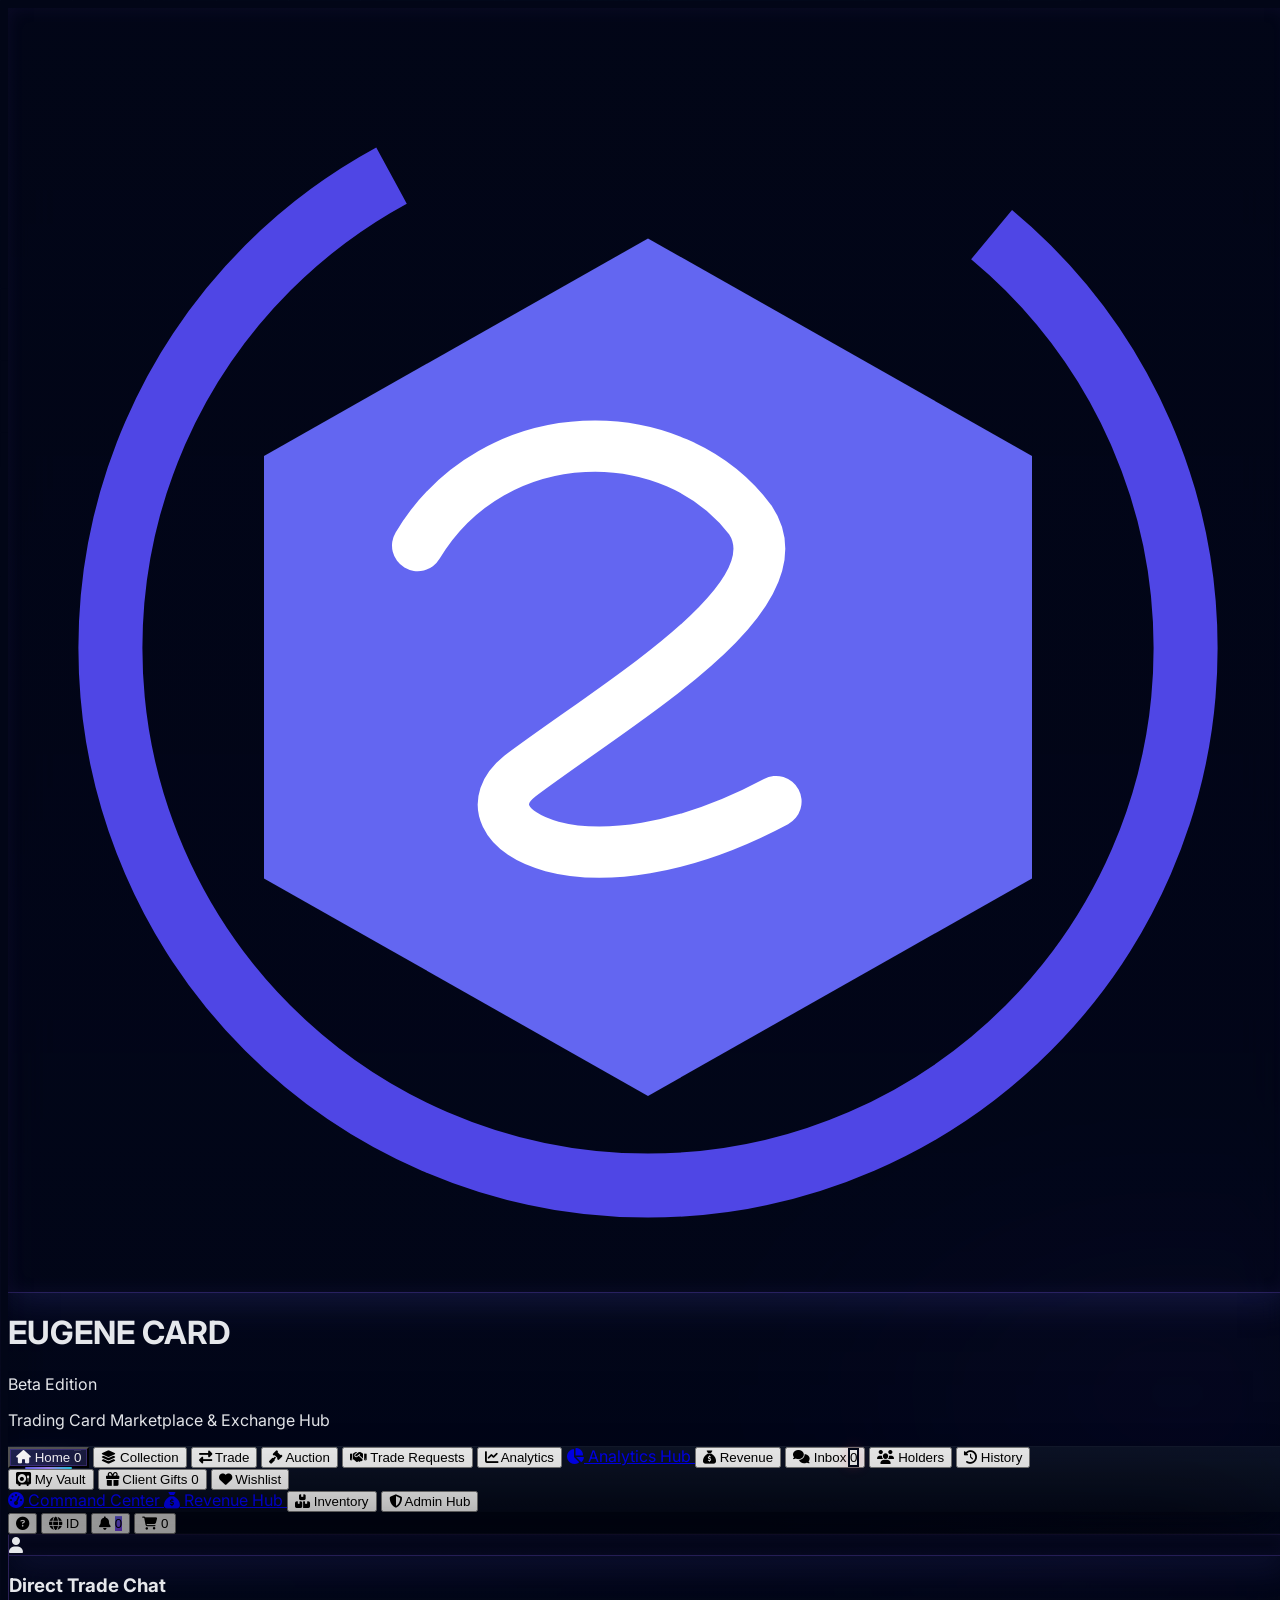
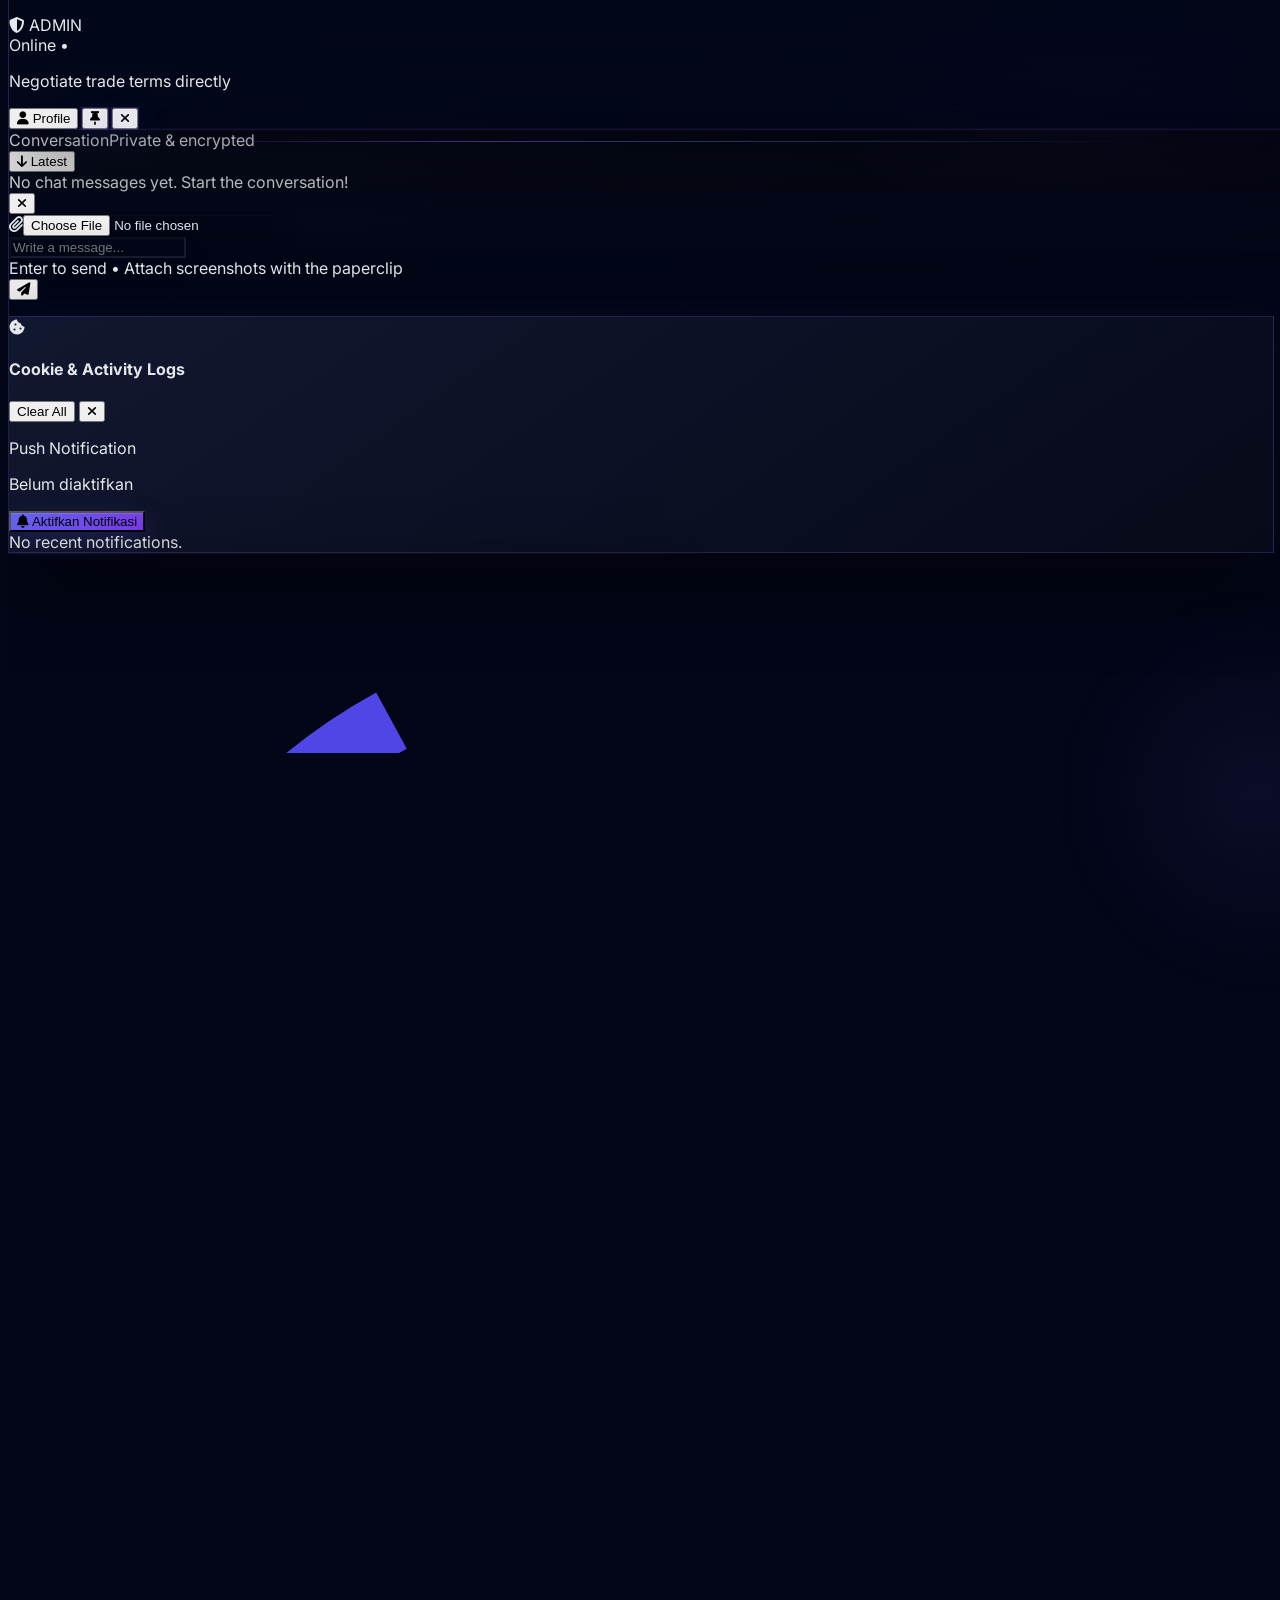
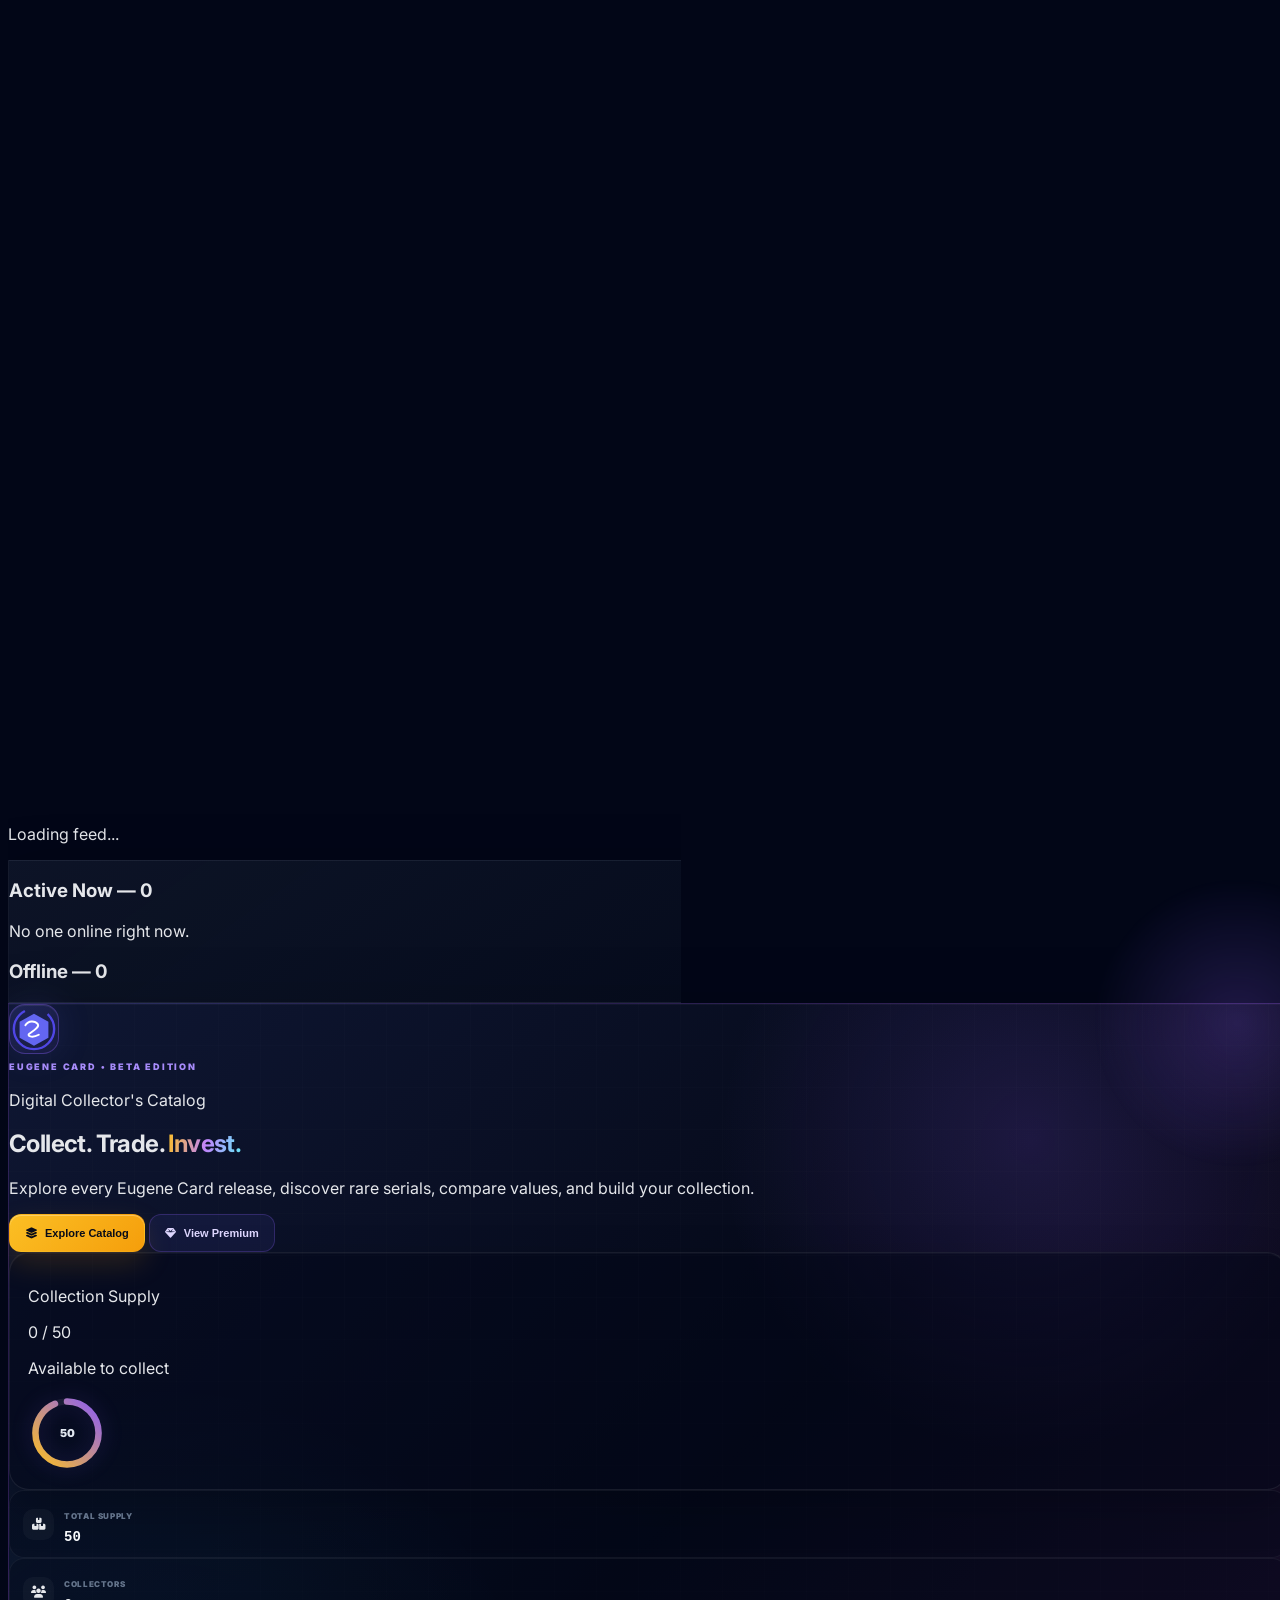
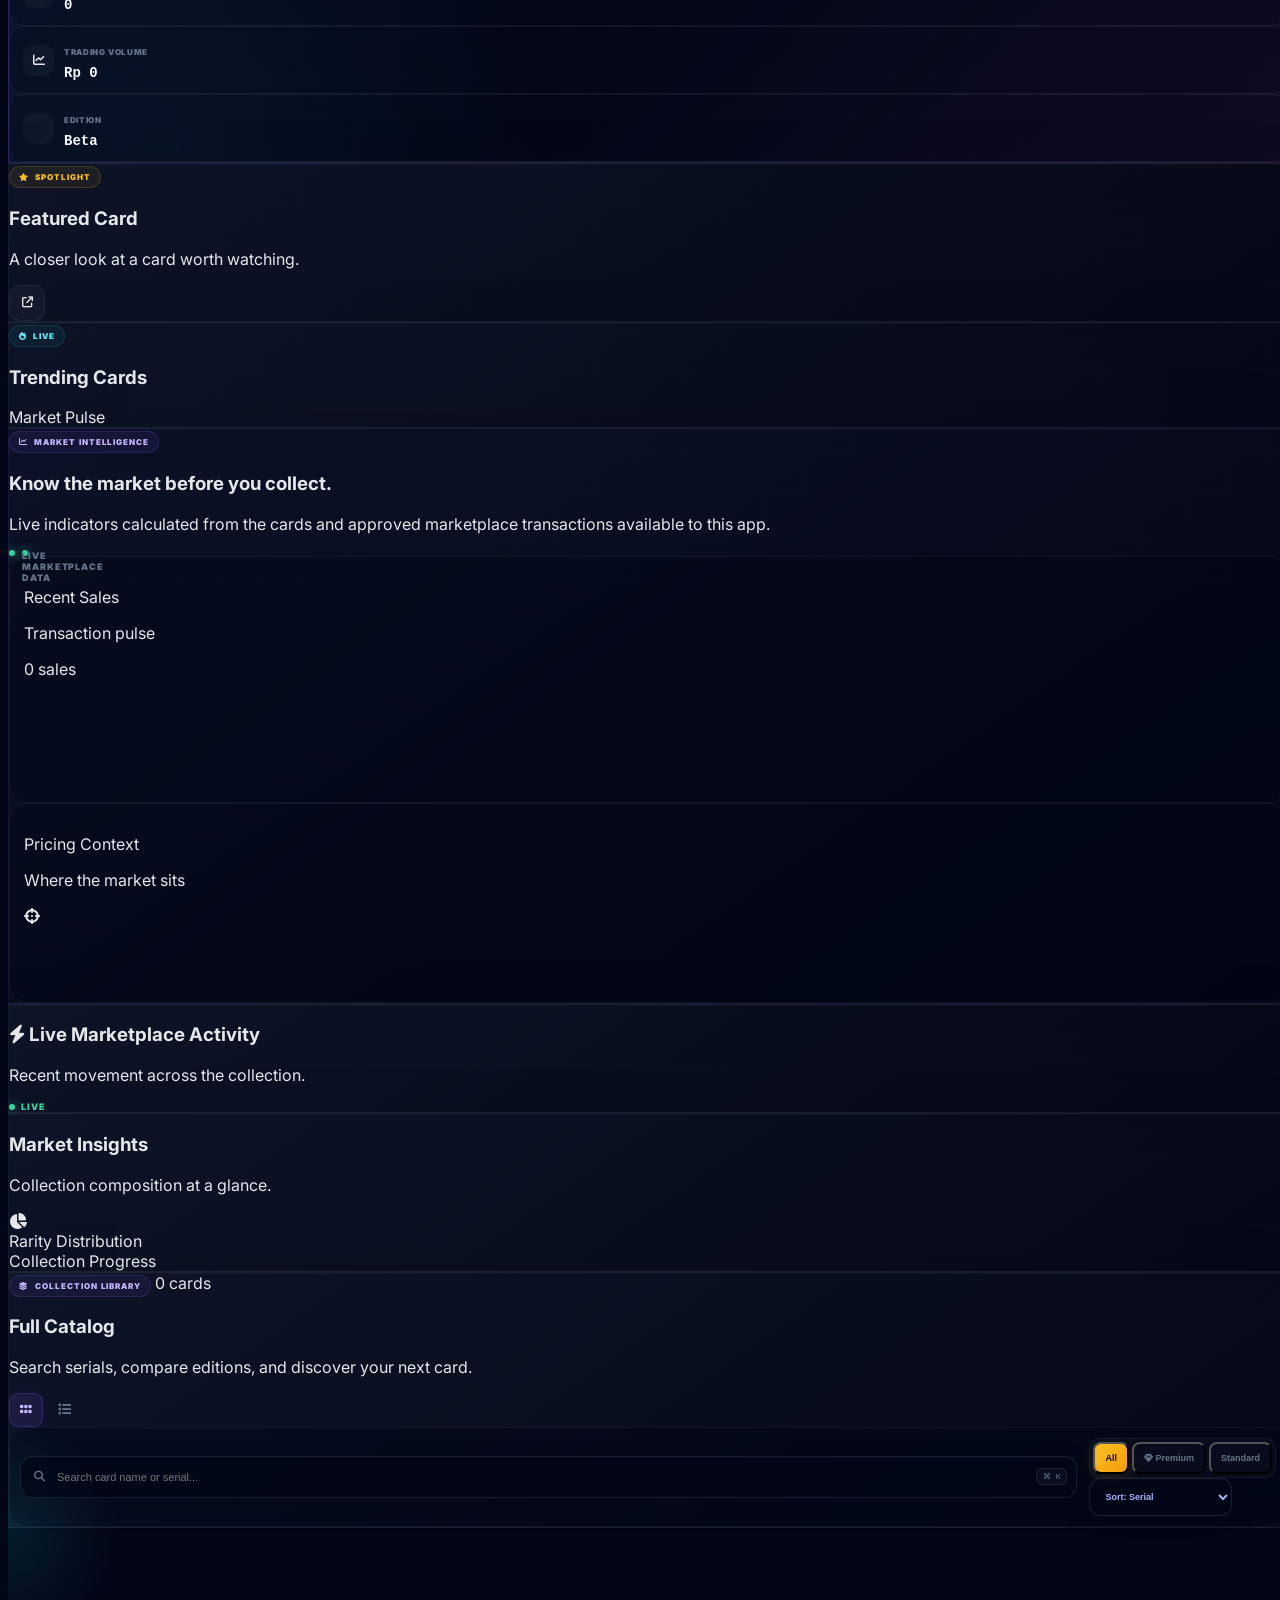
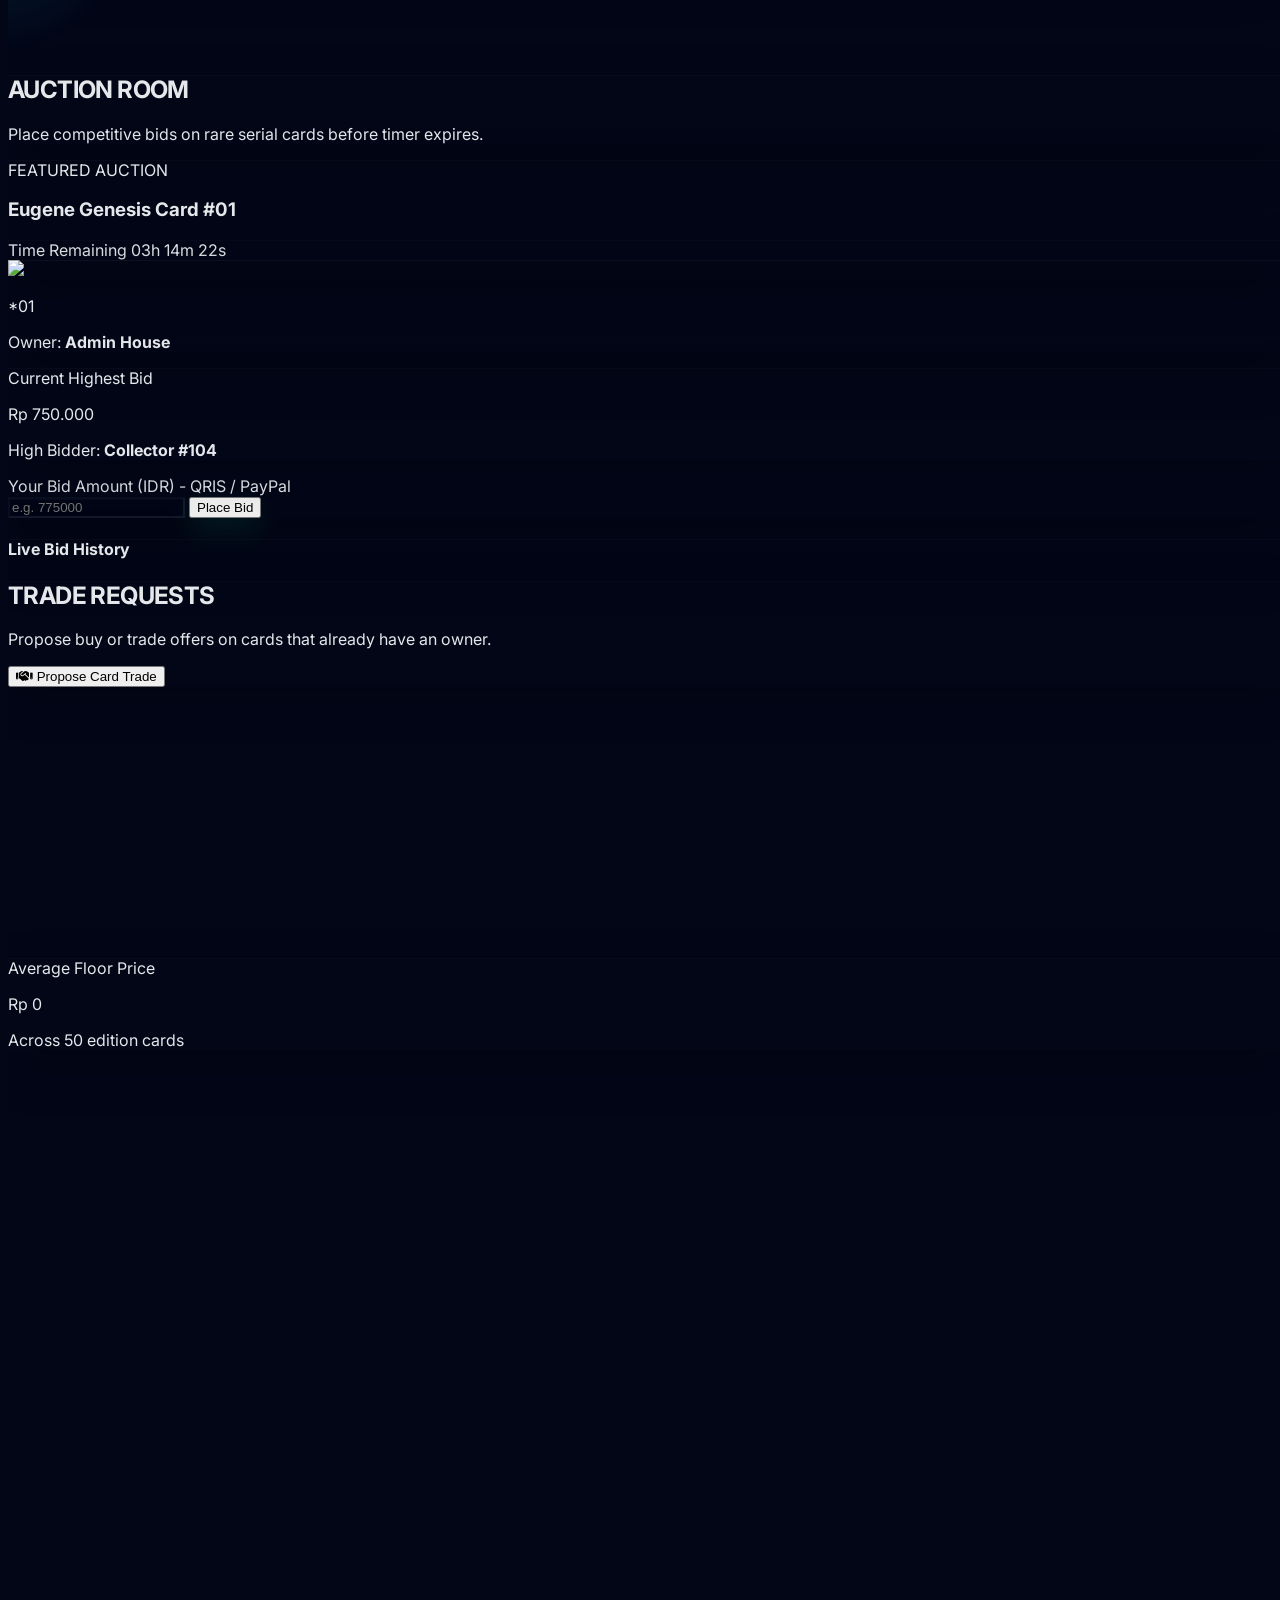
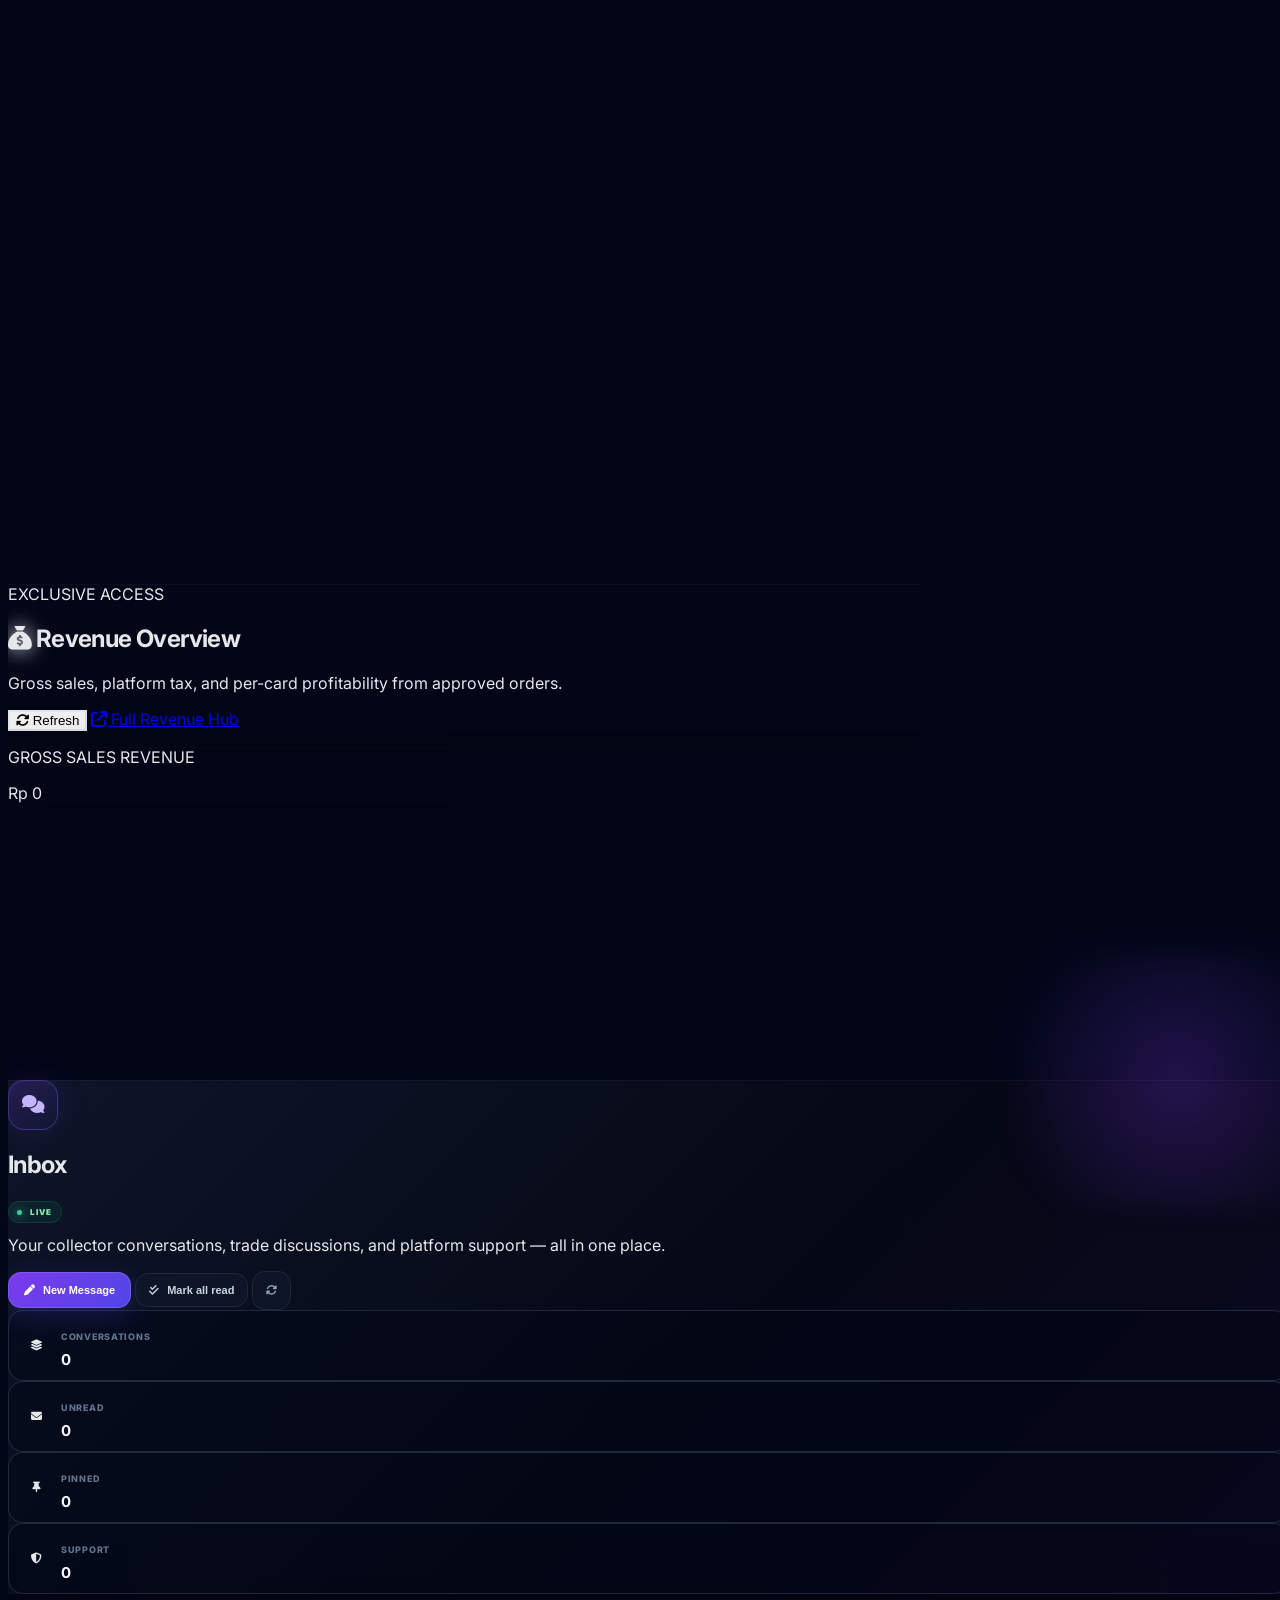
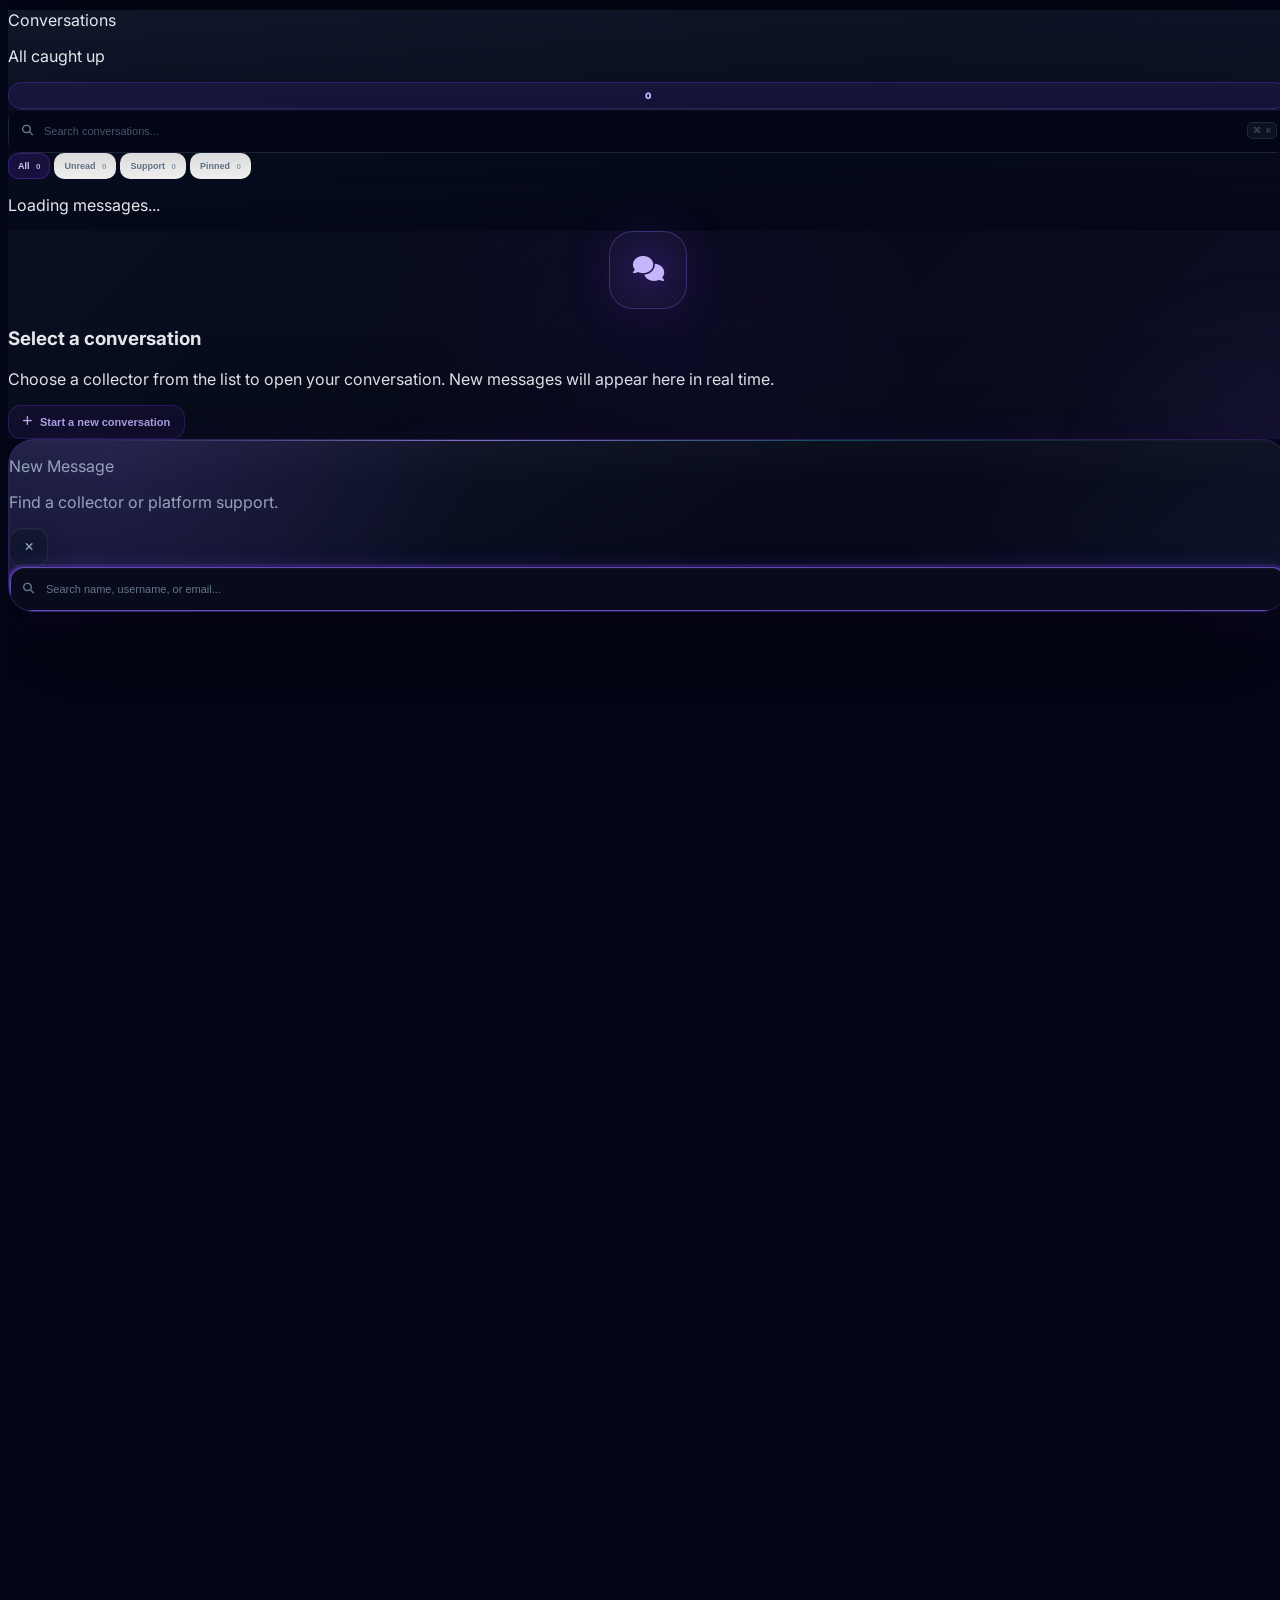
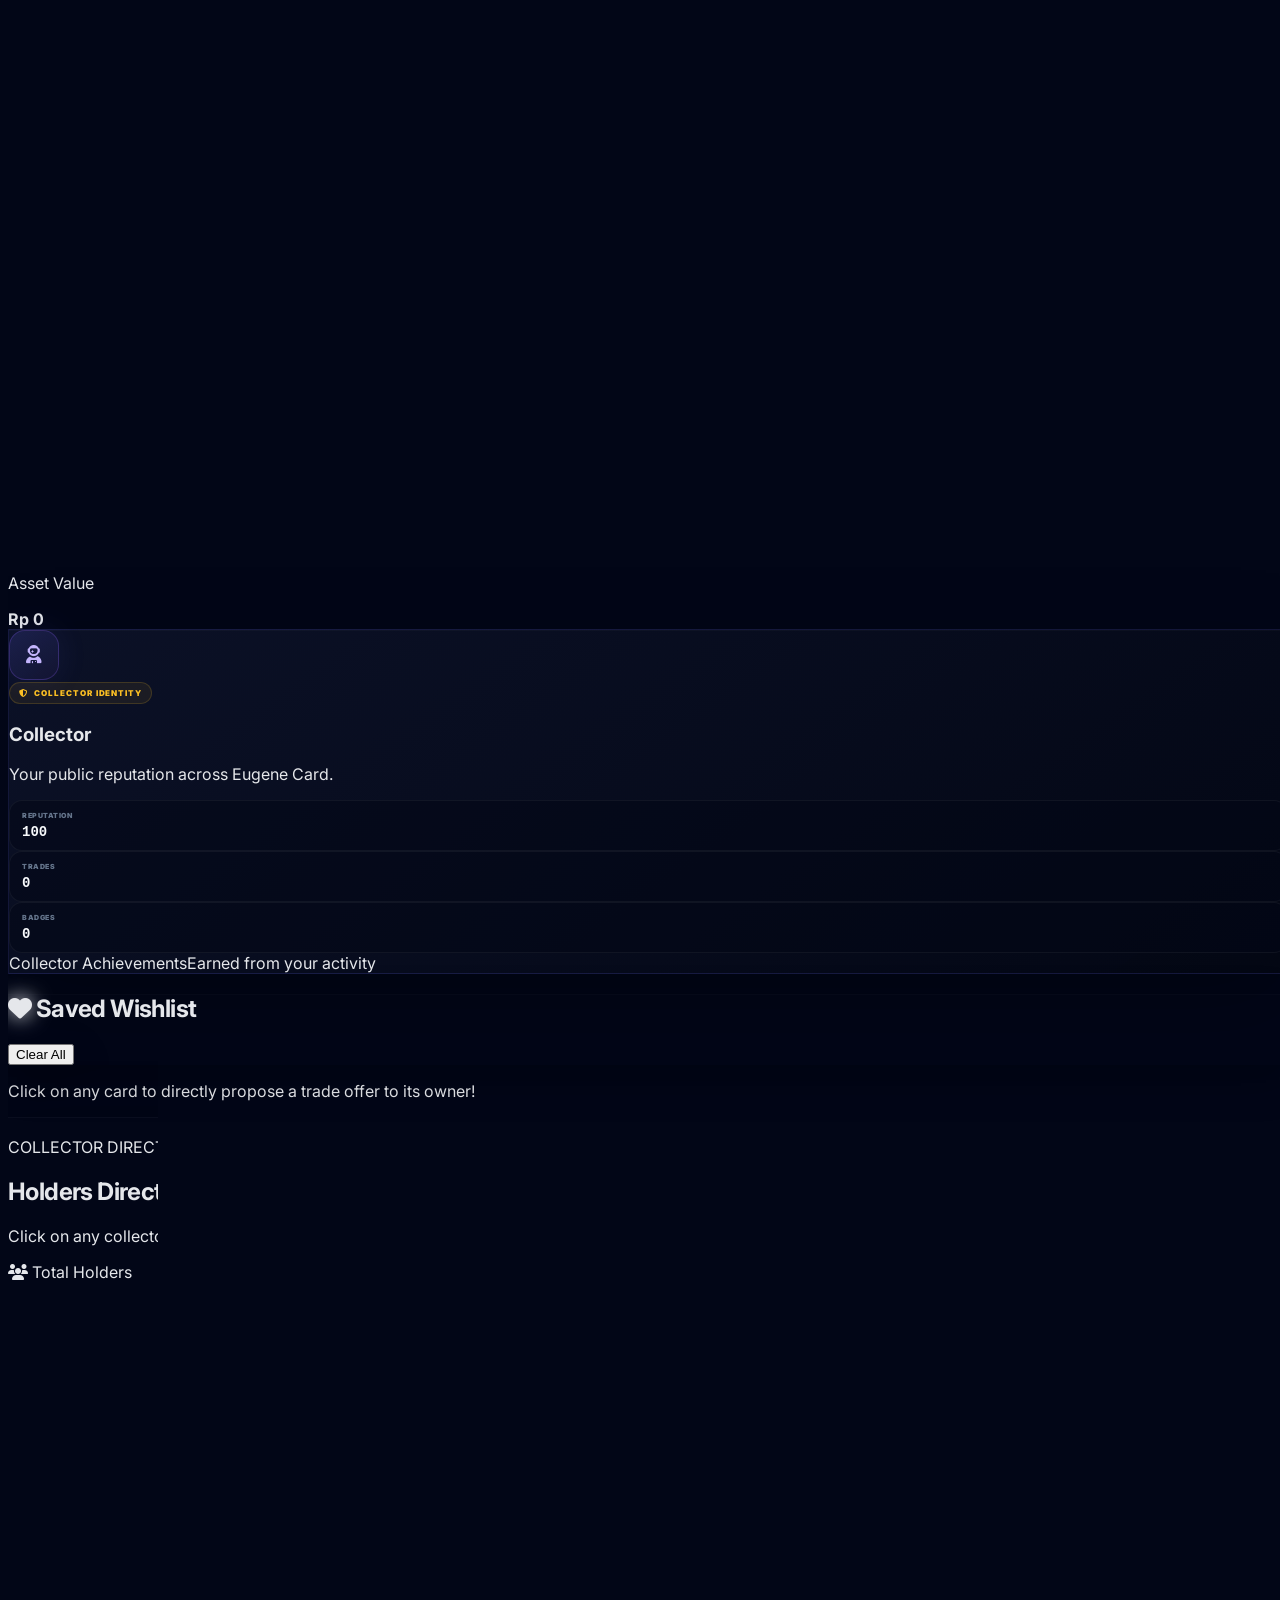
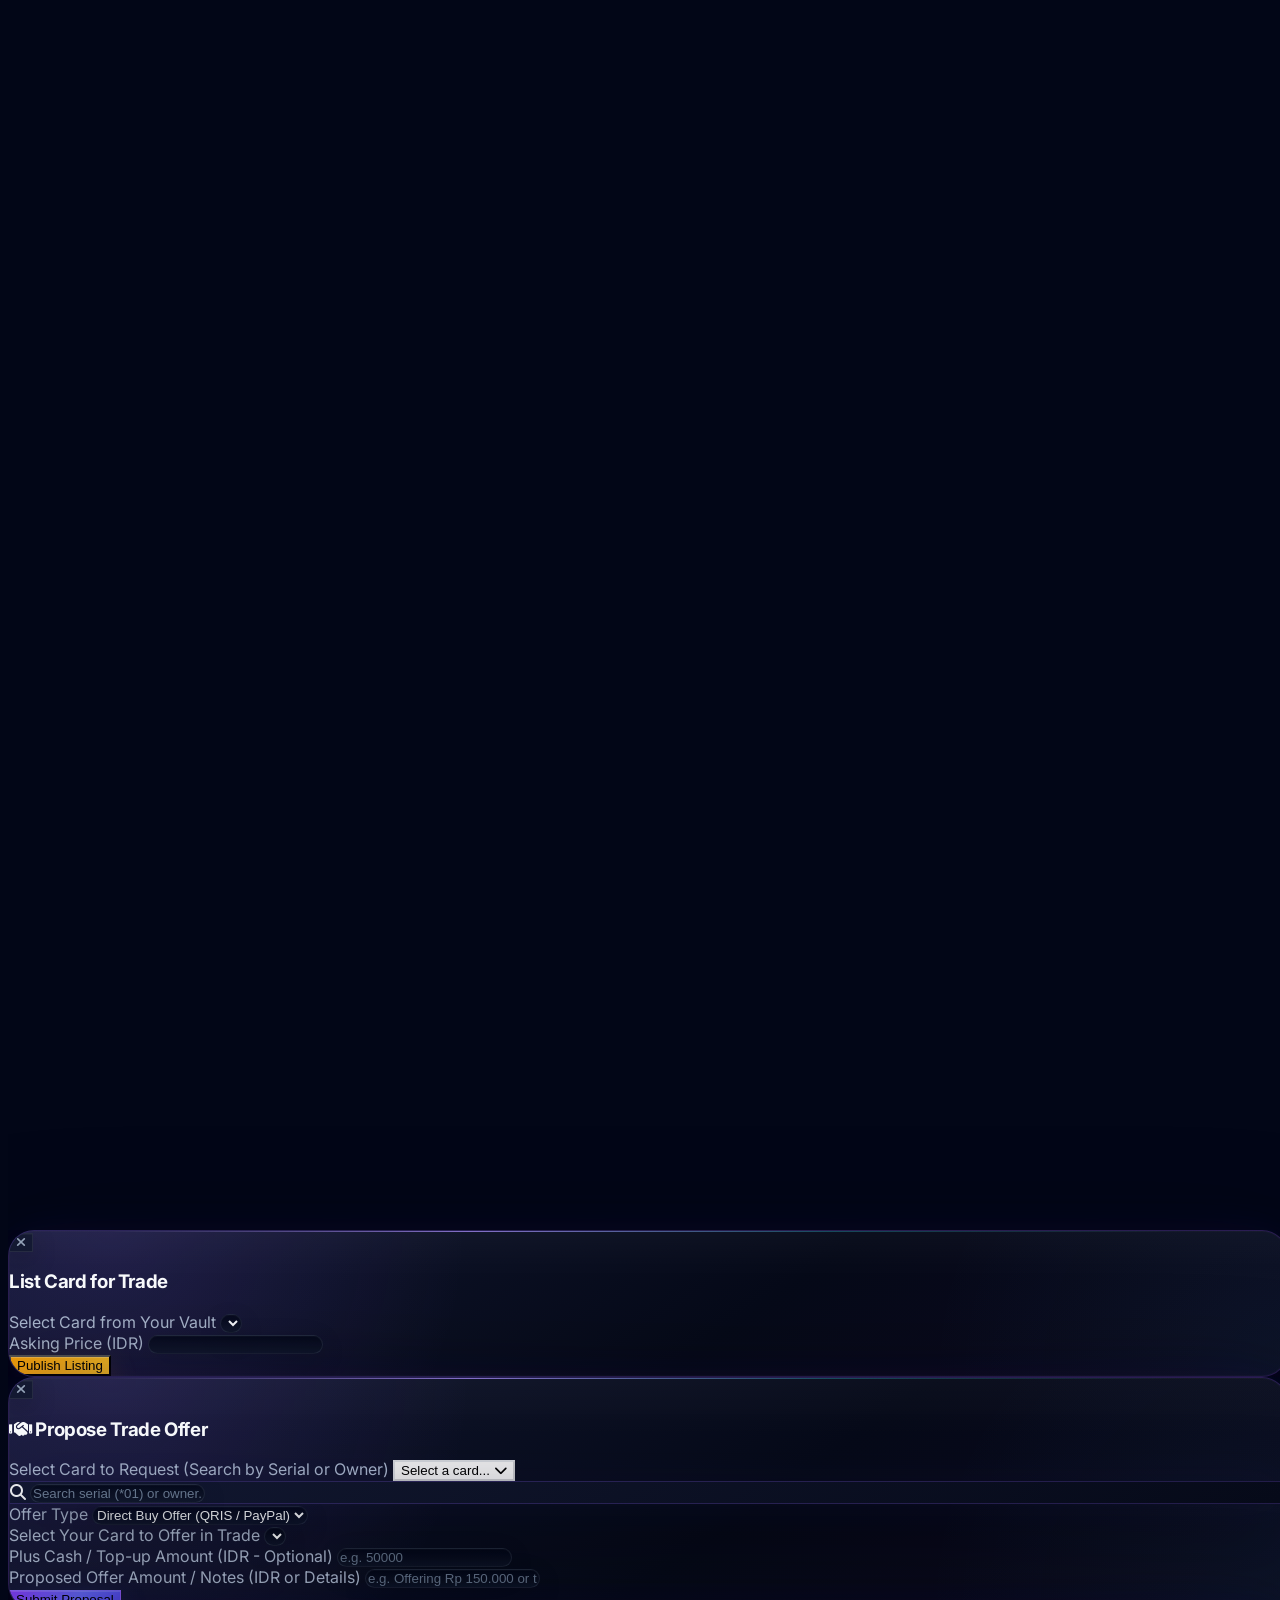
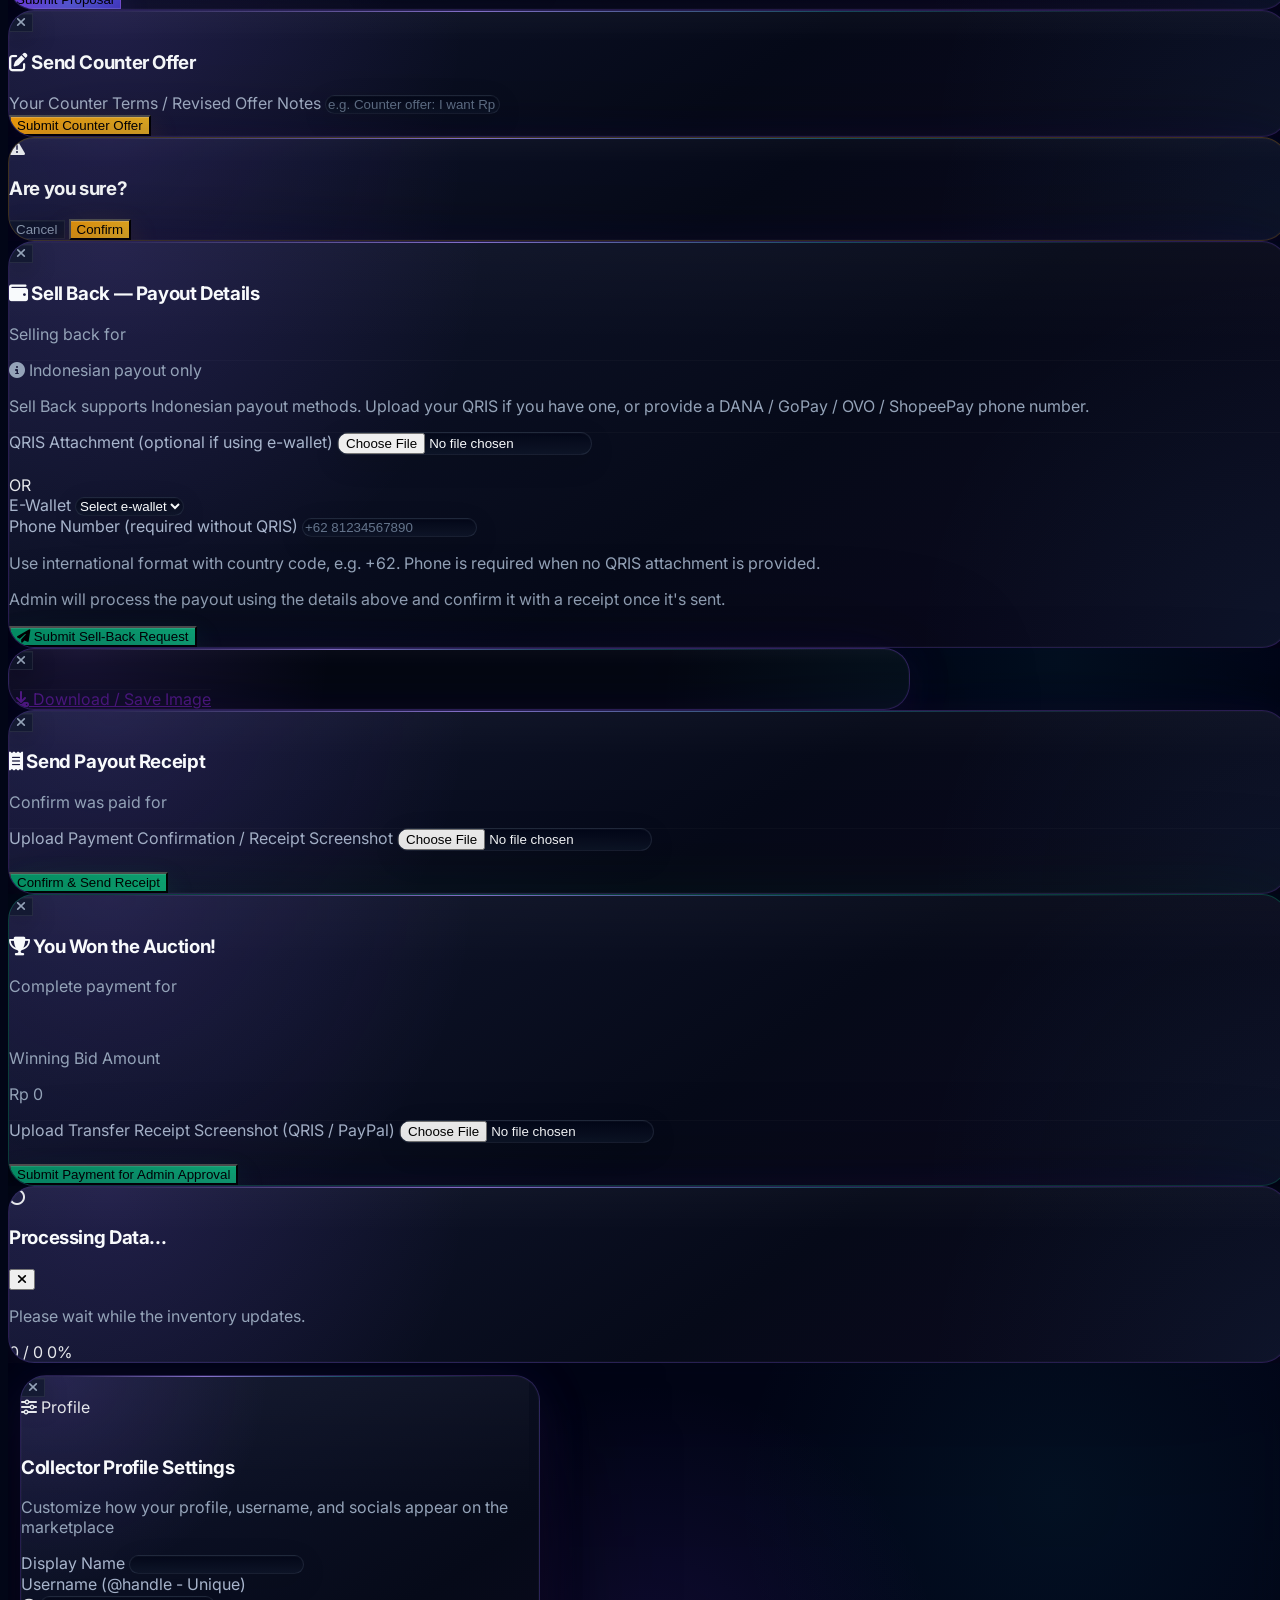
==== commit 73a33774: "Replace" ====
--- a/index.html
+++ b/index.html
@@ -1838,7 +1838,7 @@
         <button id="nav-dashboard" onclick="switchTab('dashboard')" class="px-3 py-1.5 rounded-xl text-xs font-semibold text-slate-400 hover:text-white flex items-center gap-1.5 whitespace-nowrap">
           <i class="fa-solid fa-vault text-amber-400"></i> <span data-i18n="navVault">My Vault</span>
         </button>
-        <button id="nav-gifts" onclick="switchTab('gifts')" class="relative px-3 py-1.5 rounded-xl text-xs font-semibold text-slate-400 hover:text-white flex items-center gap-1.5 whitespace-nowrap">
+        <button id="nav-gifts" onclick="switchTab('gifts')" class="relative px-3 py-1.5 rounded-xl text-xs font-semibold text-pink-300 hover:text-white flex items-center gap-1.5 whitespace-nowrap bg-pink-950/30 border border-pink-500/30 shadow-sm shadow-pink-500/10">
           <i class="fa-solid fa-gift text-pink-400"></i> <span data-i18n="navGifts">Client Gifts</span>
           <span id="gift-active-count-badge" class="hidden absolute -top-1.5 -right-1.5 min-w-[16px] h-[16px] px-1 rounded-full bg-pink-500 text-white text-[9px] font-black flex items-center justify-center leading-none border border-slate-950">0</span>
         </button>
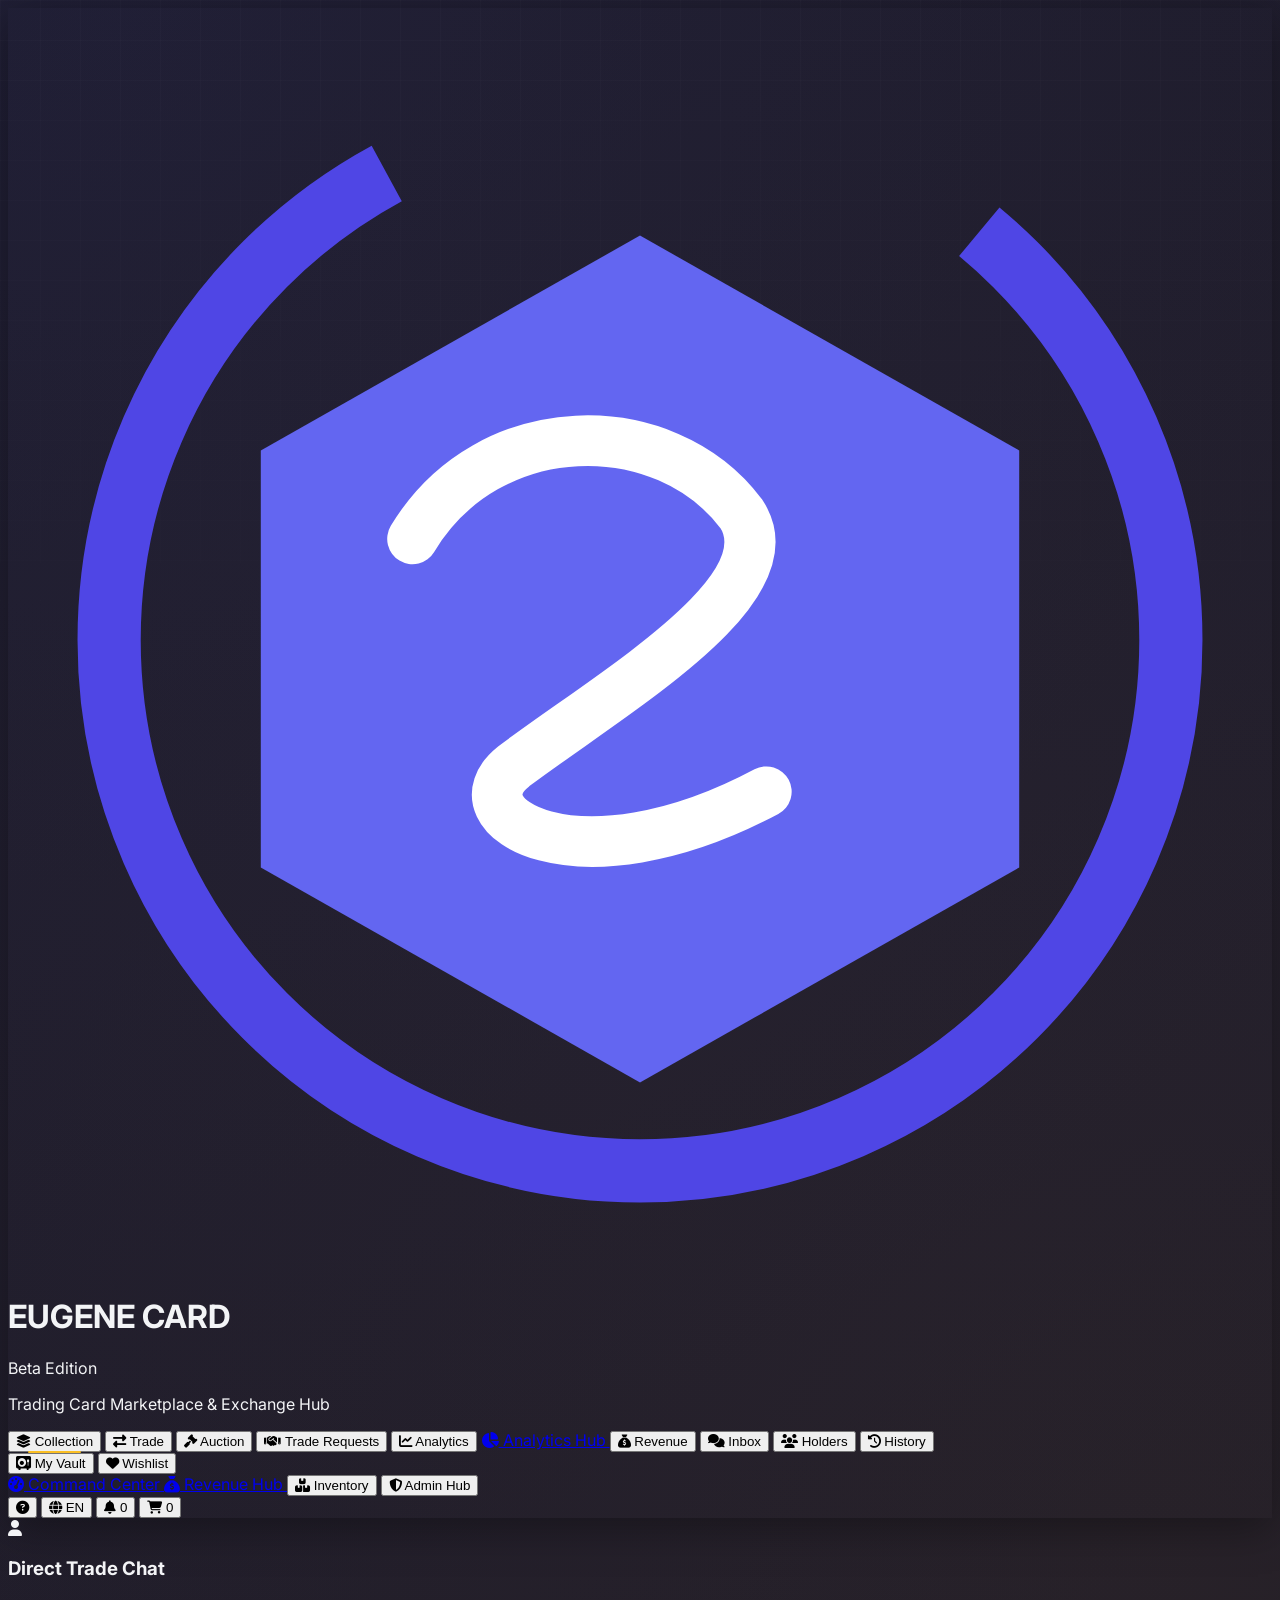
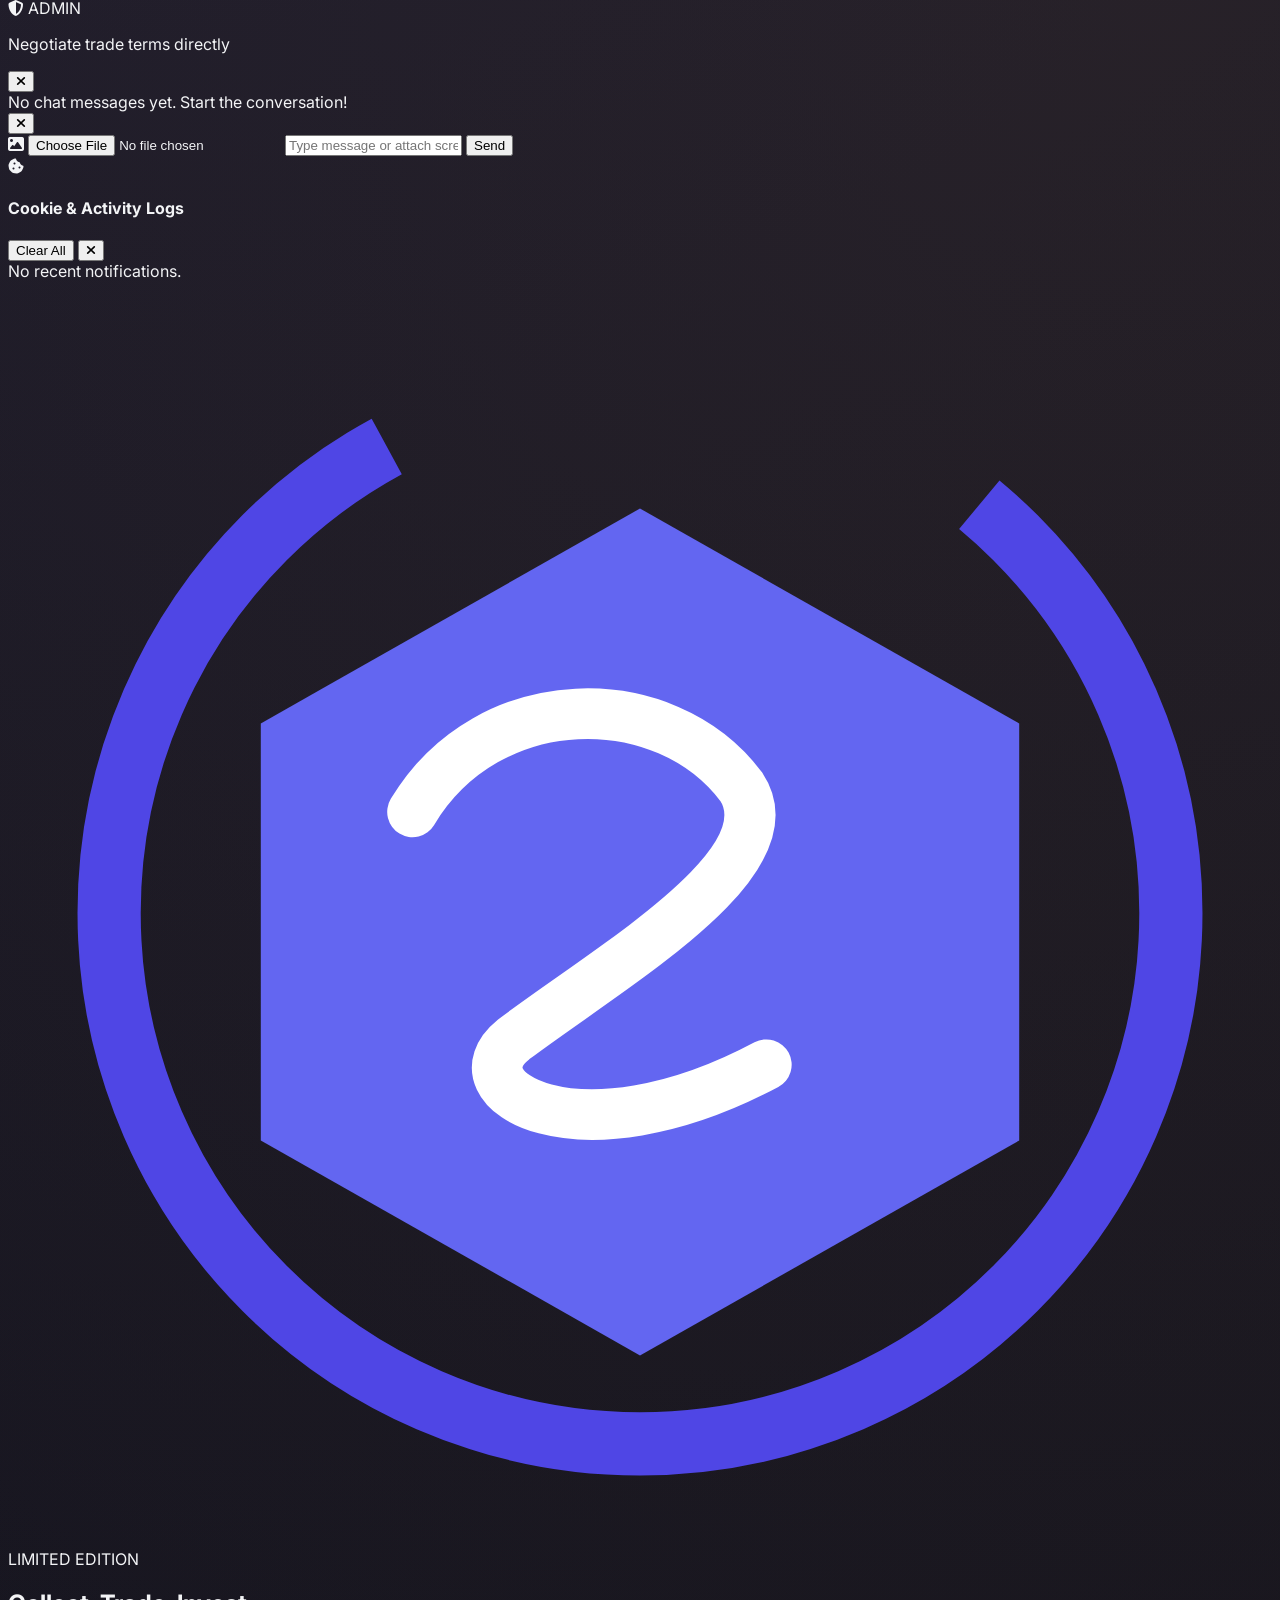
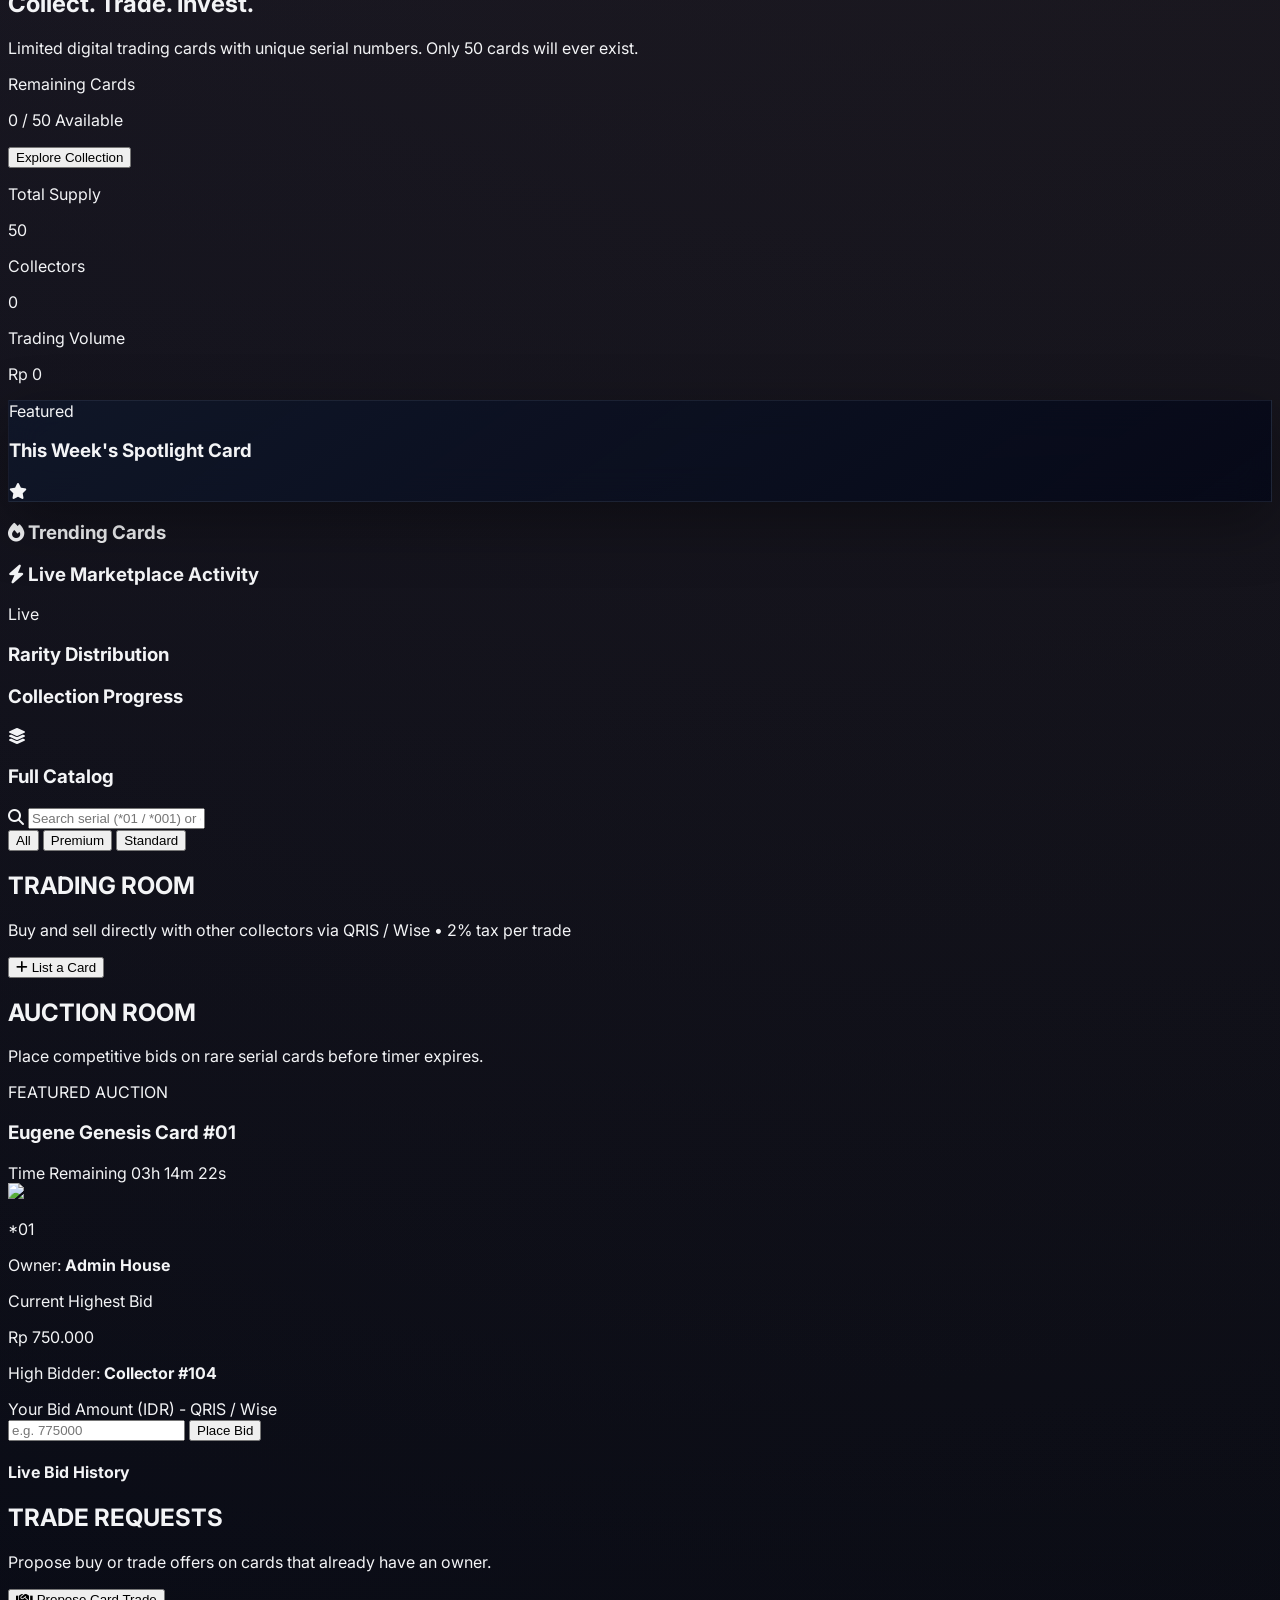
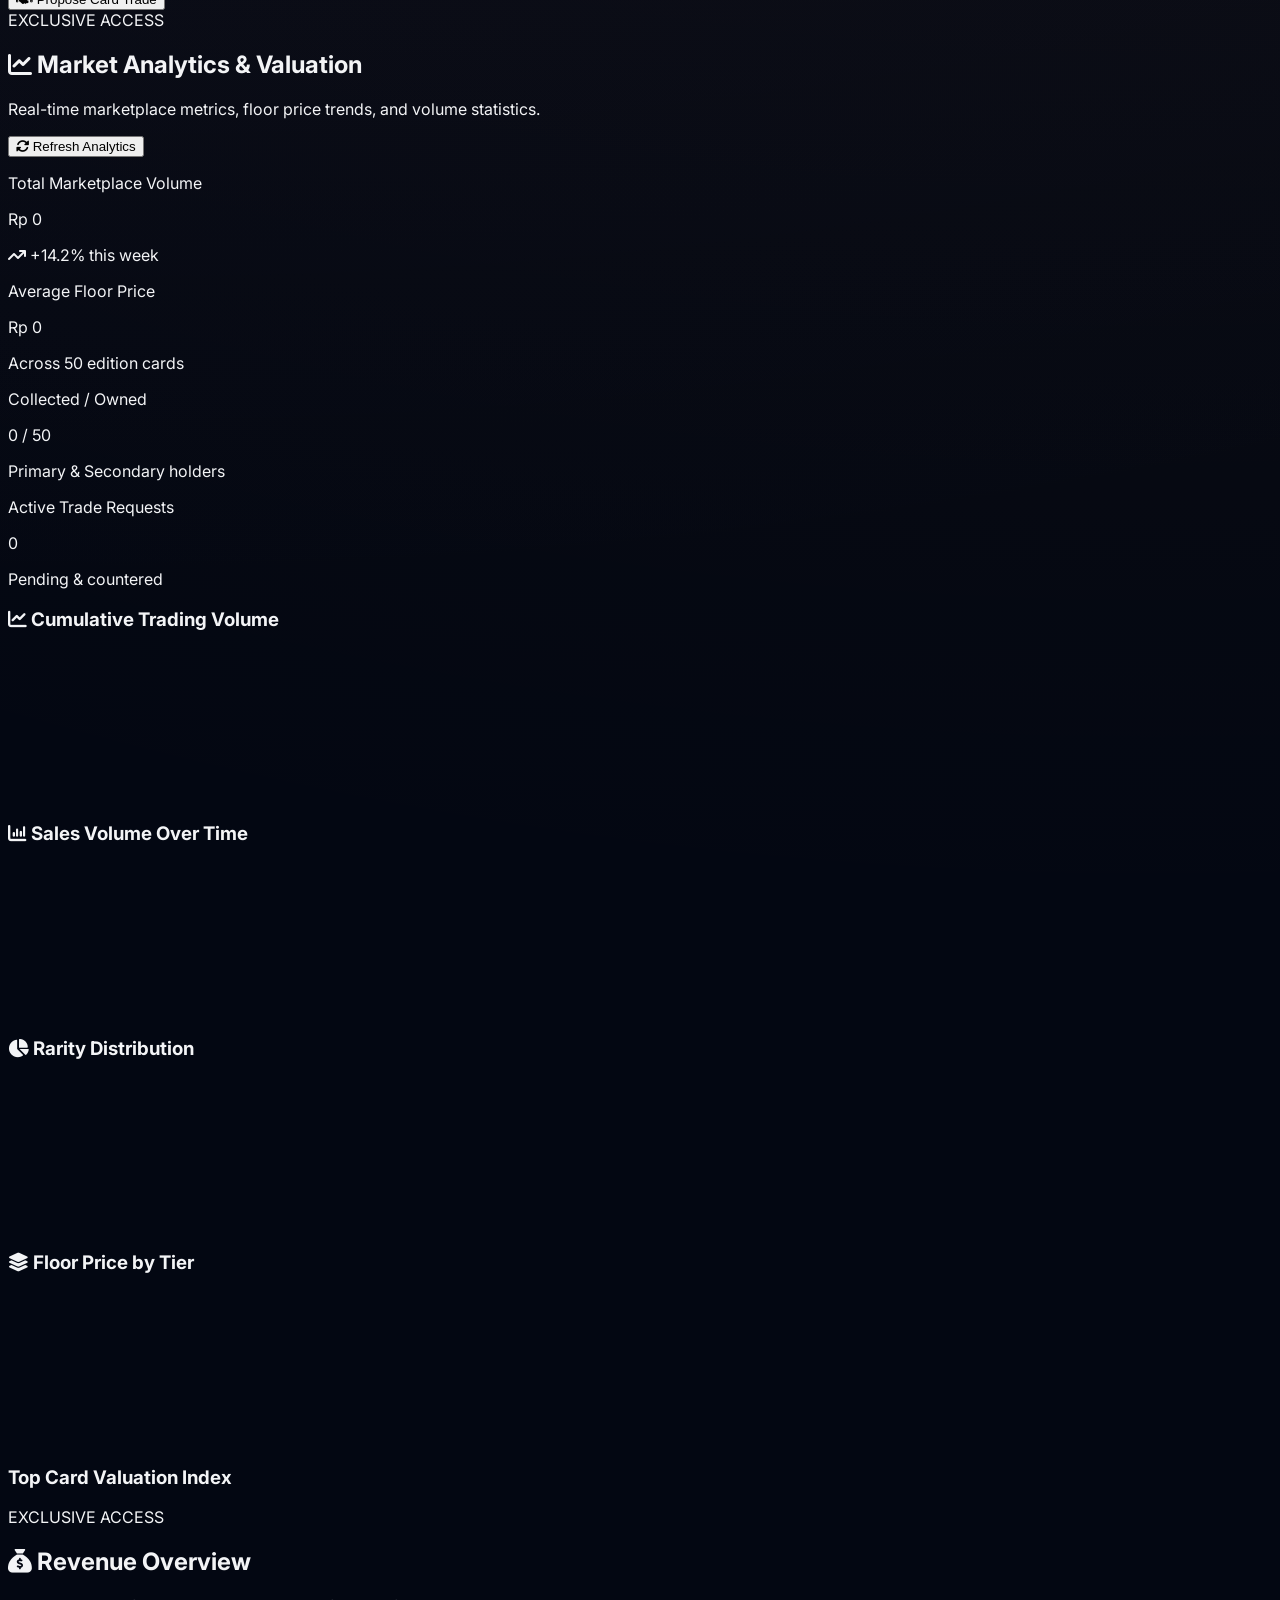
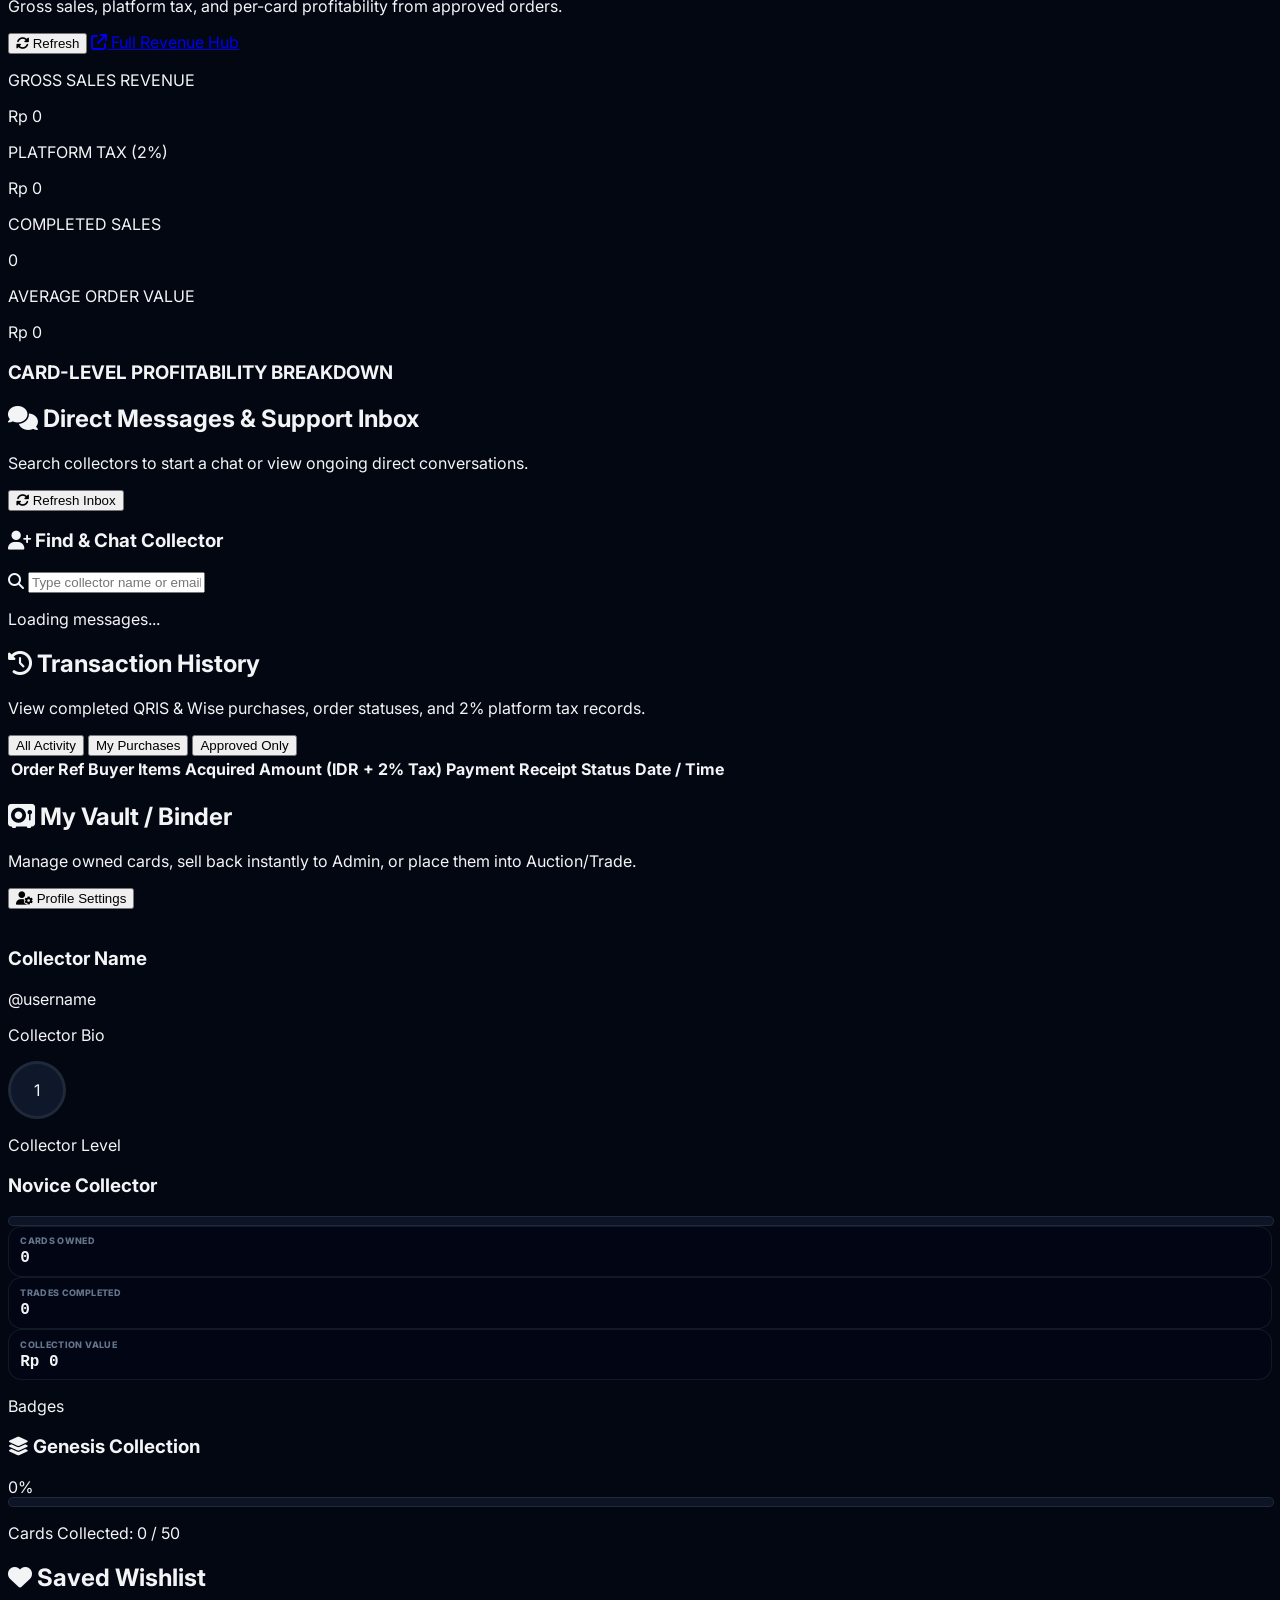
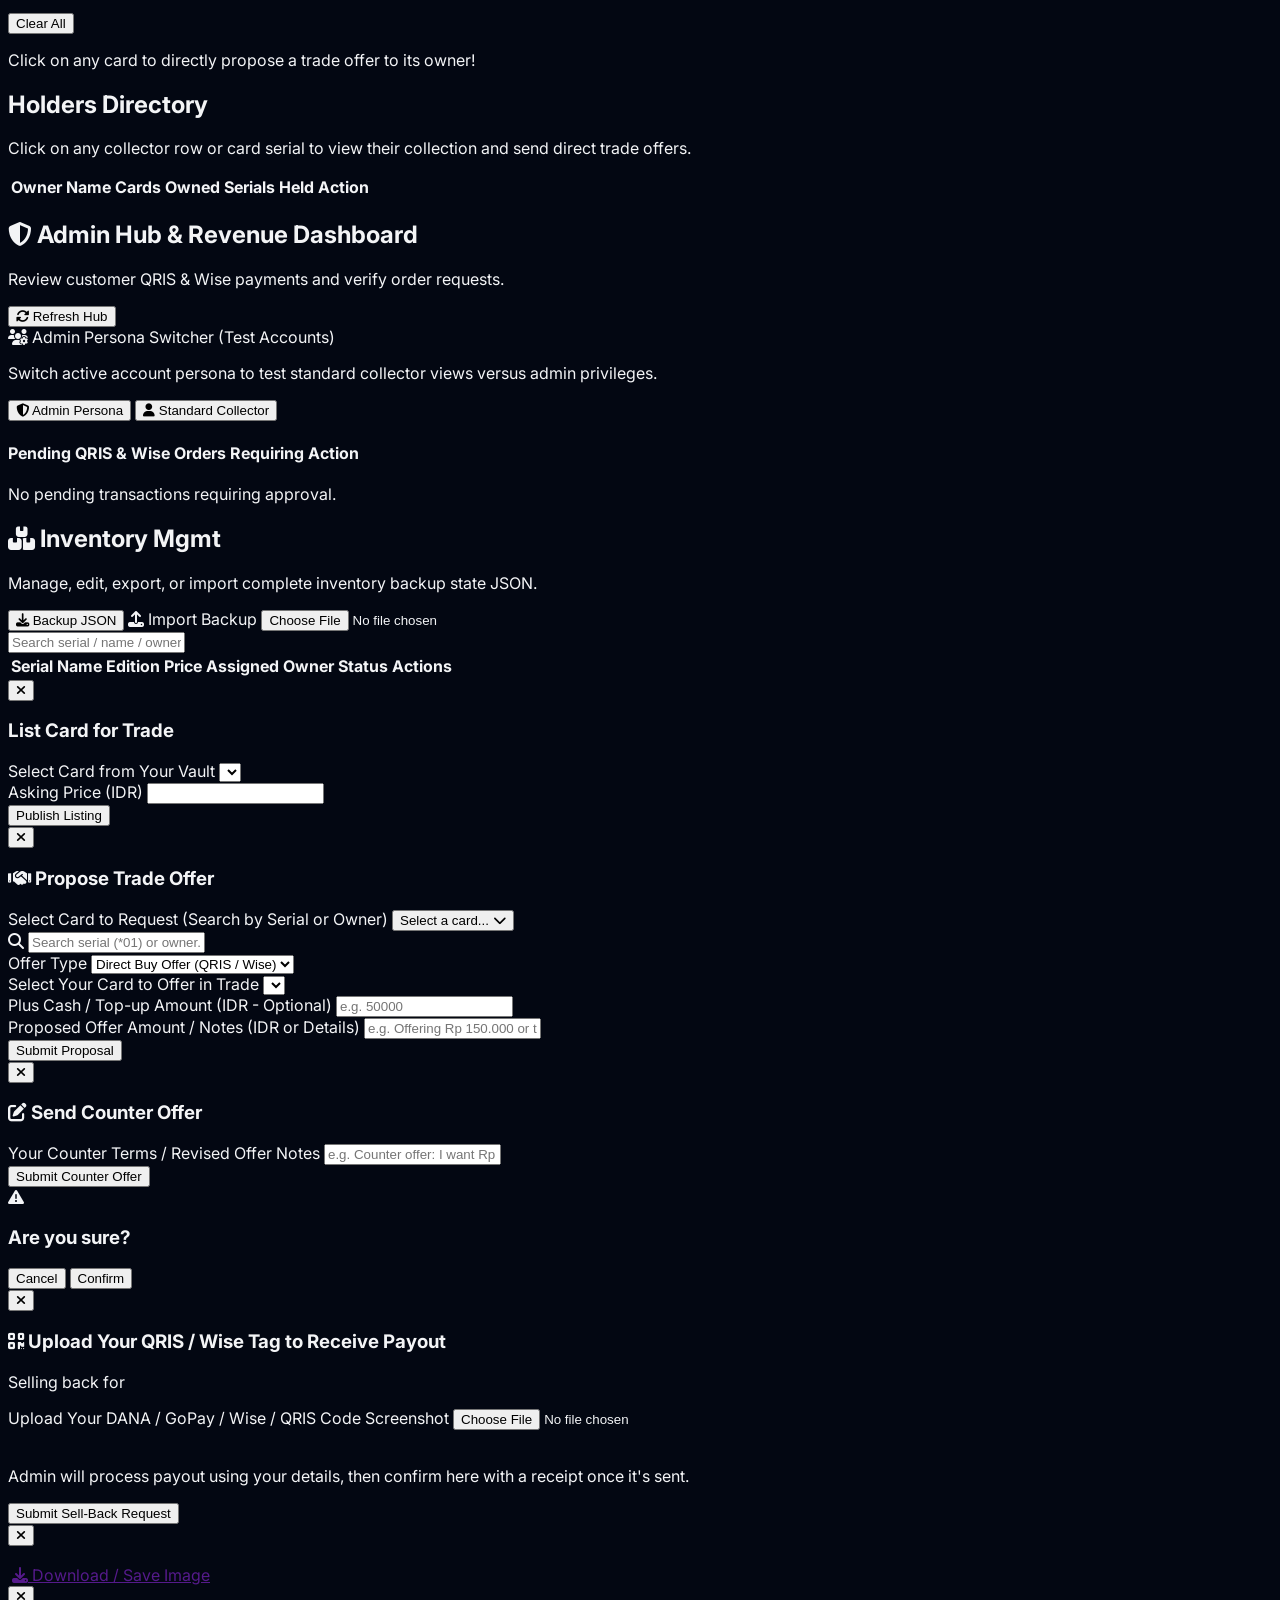
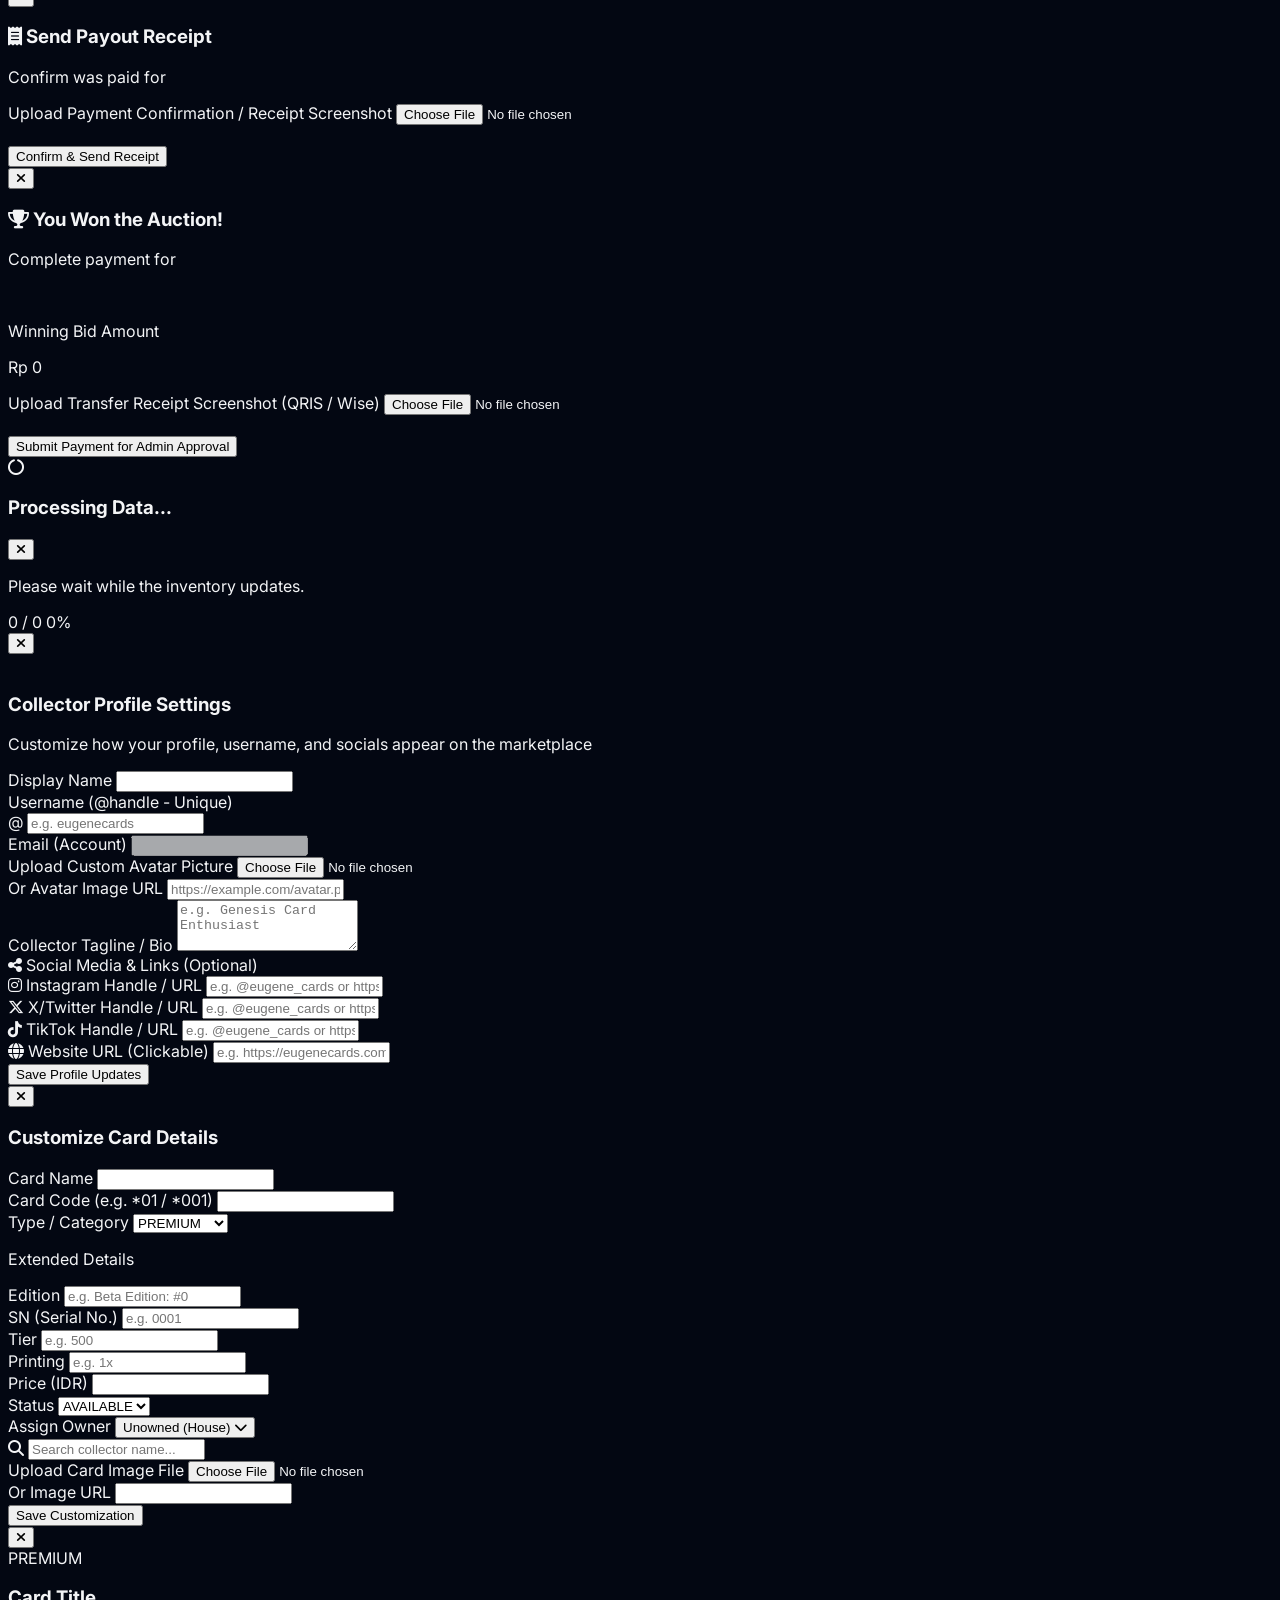
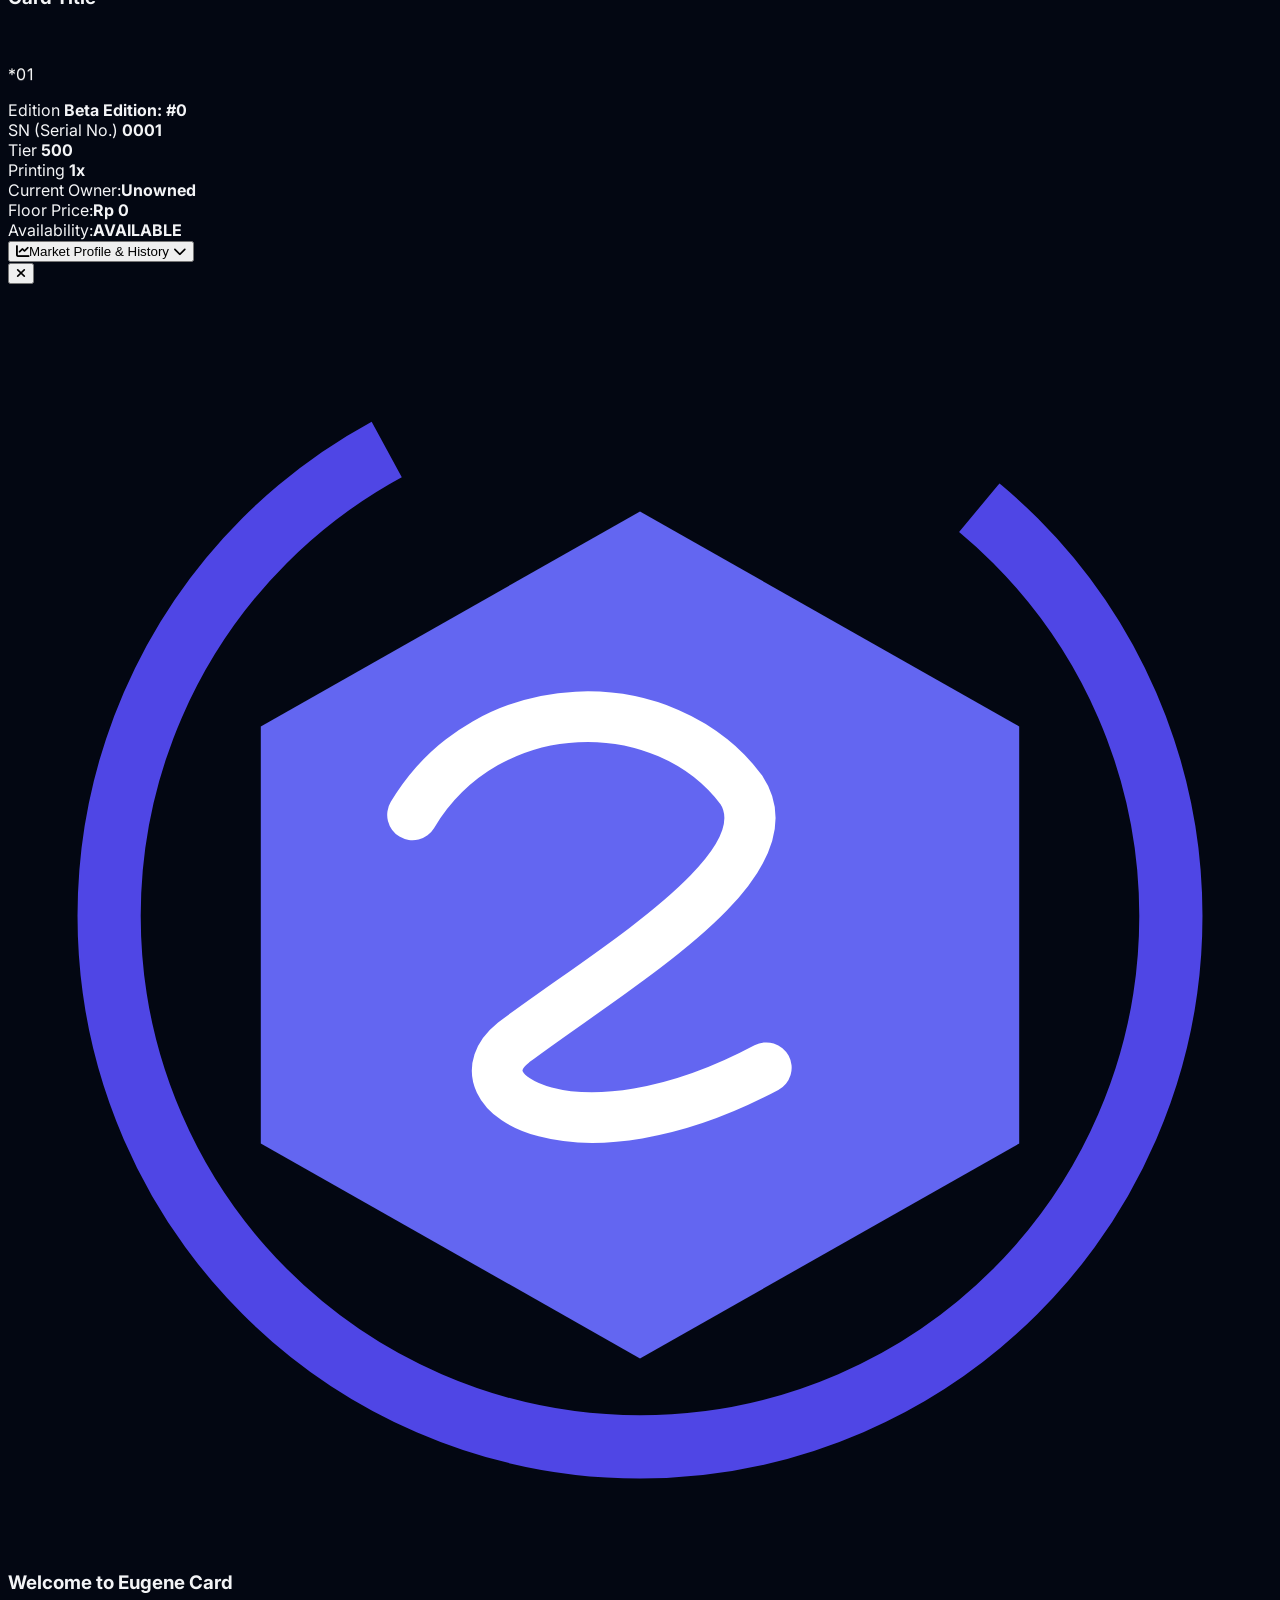
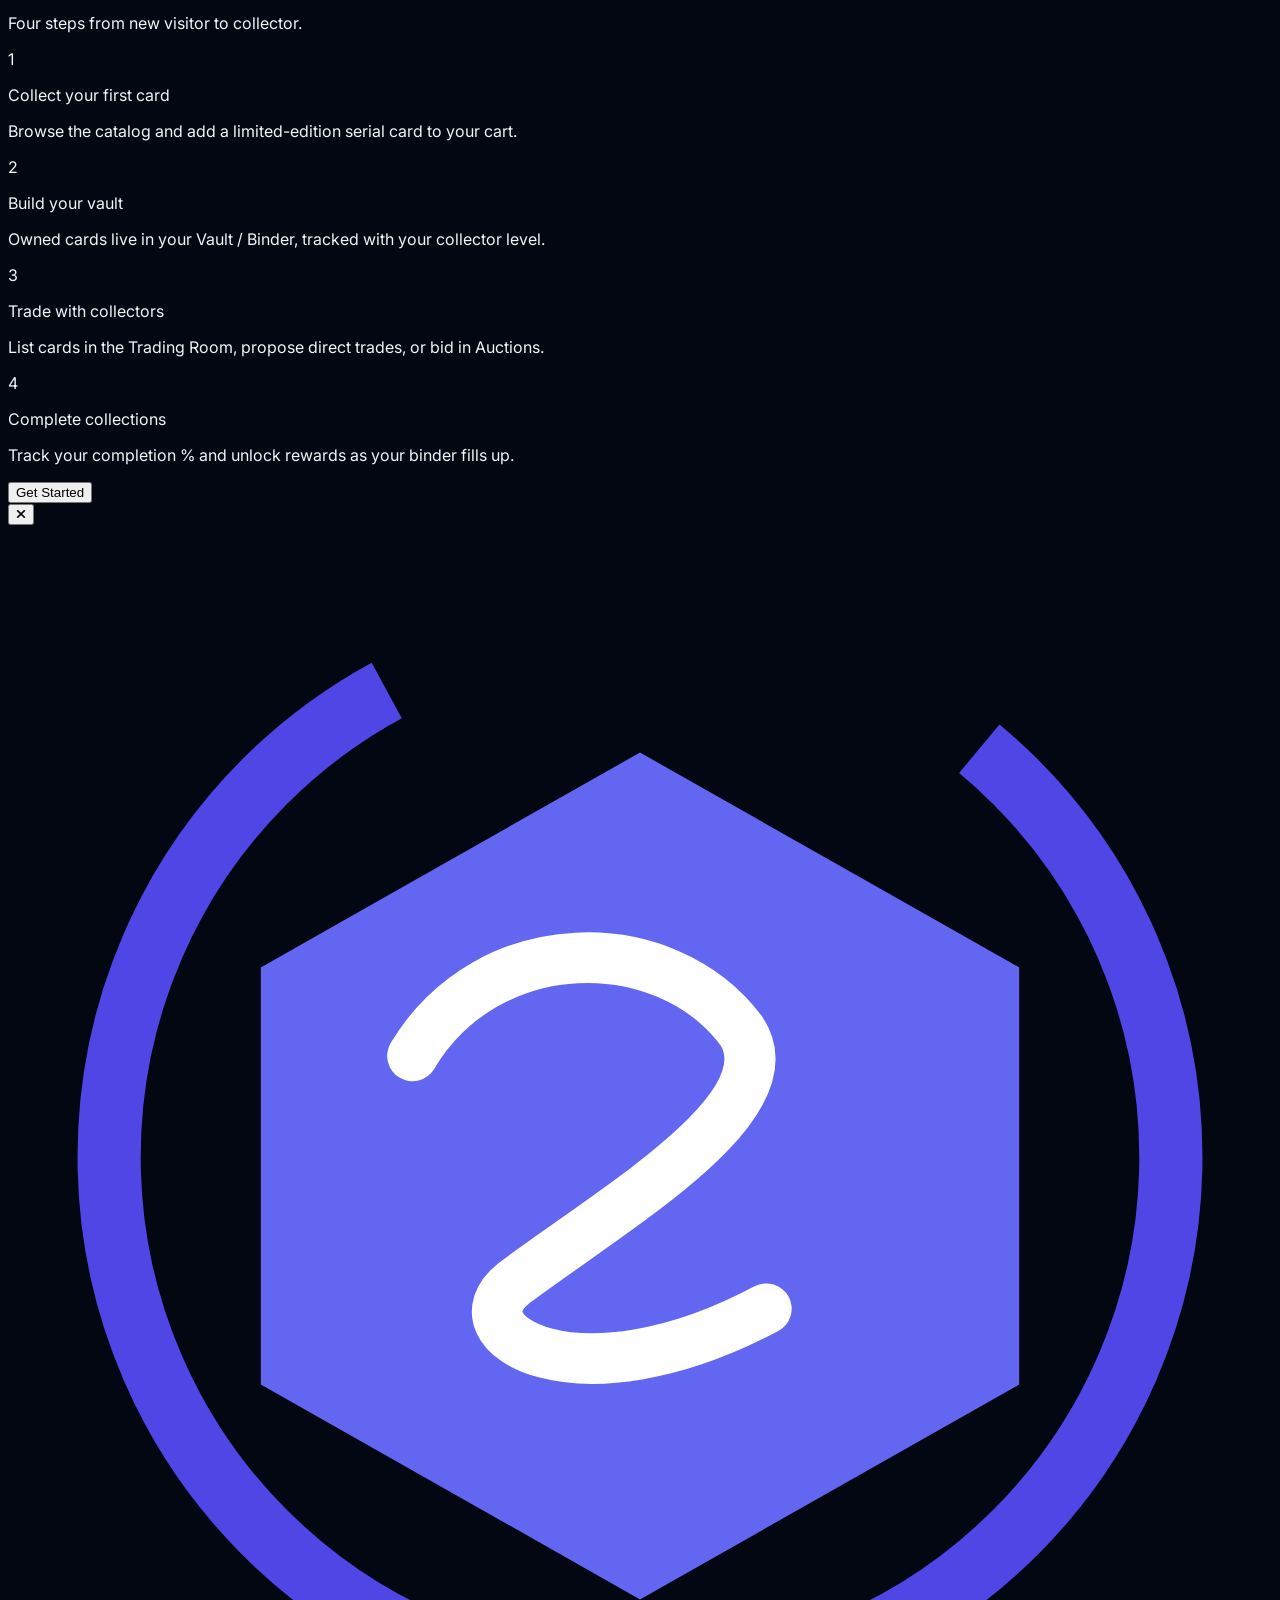
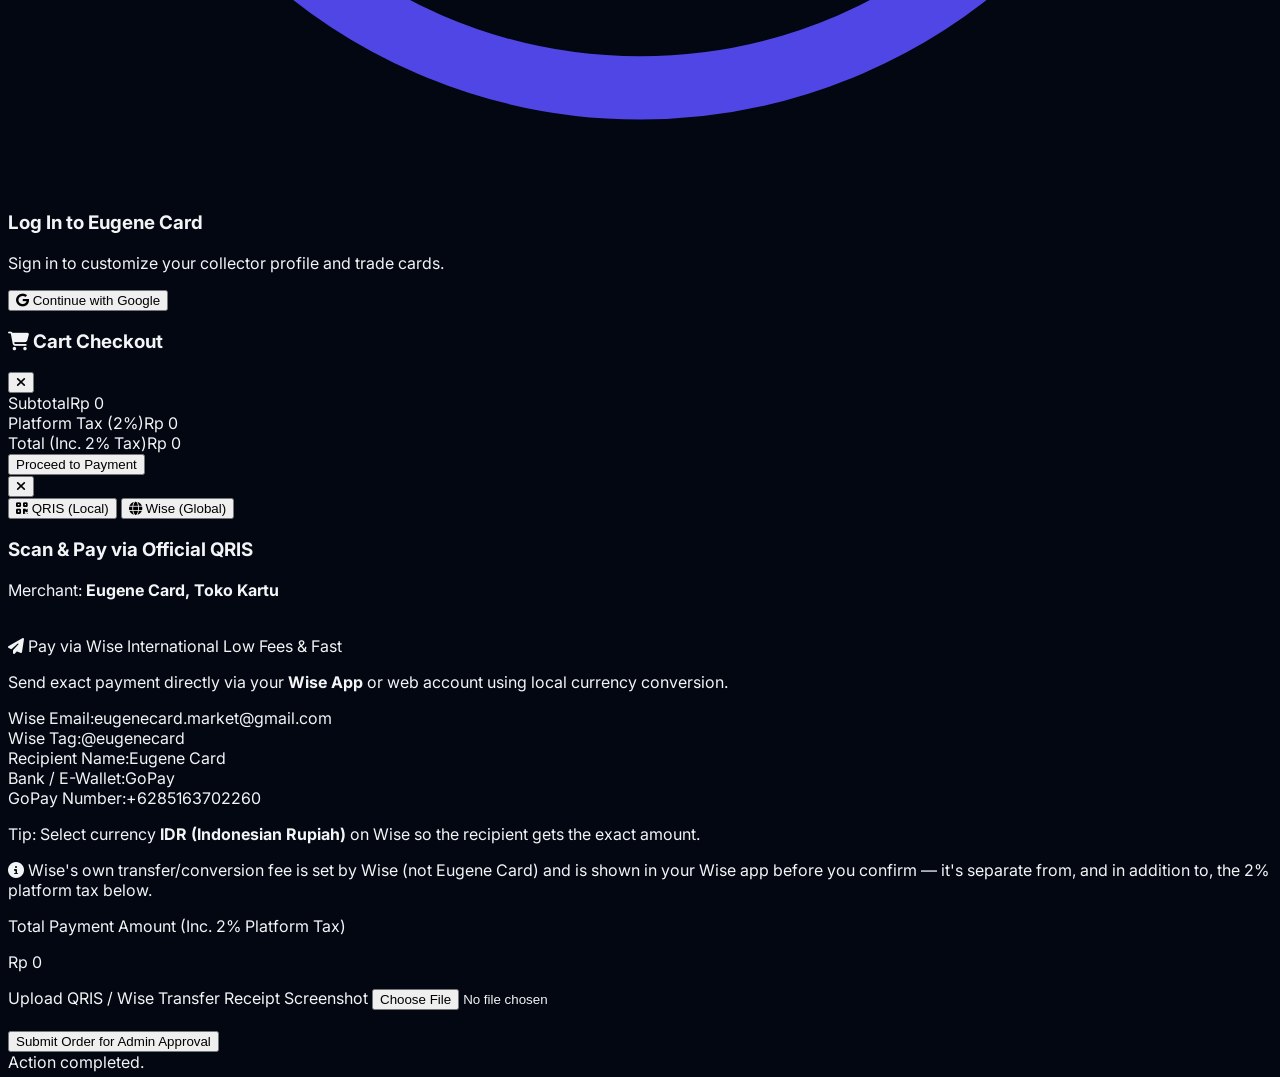
==== commit 7cce9893: "Replace" ====
--- a/index.html
+++ b/index.html
@@ -1,33 +1,16 @@
 <!DOCTYPE html>
-<html lang="id" class="dark">
+<html lang="en" class="dark">
 <head>
   <meta charset="UTF-8">
   <meta name="viewport" content="width=device-width, initial-scale=1.0">
-  <meta name="theme-color" content="#6366f1">
-  <meta name="mobile-web-app-capable" content="yes">
-  <meta name="apple-mobile-web-app-capable" content="yes">
-  <meta name="apple-mobile-web-app-status-bar-style" content="black-translucent">
-  <link rel="manifest" href="./manifest.webmanifest">
-  <link rel="apple-touch-icon" href="./eugene-card-icon-192.png">
-  <title>Eugene Card Marketplace | Premium Beta Edition</title>
+  <title>Eugene Card Marketplace | Beta Edition</title>
 
   <!-- Browser Tab Favicon -->
   <link rel="icon" type="image/svg+xml" href="data:image/svg+xml,<svg xmlns='http://www.w3.org/2000/svg' viewBox='0 0 100 100'><circle cx='50' cy='50' r='42' fill='none' stroke='%234f46e5' stroke-width='5' stroke-dasharray='210 50' transform='rotate(-45 50 50)'/><polygon points='50,18 80,35 80,68 50,85 20,68 20,35' fill='%236366f1'/><path d='M 32 42 C 38 32, 52 32, 58 40 C 62 46, 48 54, 40 60 C 35 64, 45 70, 60 62' fill='none' stroke='%23ffffff' stroke-width='4' stroke-linecap='round'/></svg>">
-
-  <!-- Google Firebase Compatibility SDKs (v10.7.1) -->
-  <script src="https://www.gstatic.com/firebasejs/10.7.1/firebase-app-compat.js"></script>
-  <script src="https://www.gstatic.com/firebasejs/10.7.1/firebase-firestore-compat.js"></script>
-  <script src="https://www.gstatic.com/firebasejs/10.7.1/firebase-auth-compat.js"></script>
-  <script src="https://www.gstatic.com/firebasejs/10.7.1/firebase-messaging-compat.js"></script>
-  <script src="https://www.gstatic.com/firebasejs/10.7.1/firebase-analytics-compat.js"></script>
-  <!-- PAYPAL JS SDK — uses the PUBLIC Client ID only. This is safe to expose in the
-       browser by design (that's how PayPal's own JS SDK works). The Secret Key is
-       NEVER placed in this file — see the note near PAYPAL_CLIENT_ID below for why. -->
-  <script src="https://www.paypal.com/sdk/js?client-id=BAAoYAiZbWF53NkwmMPFG6k-8ryBxtTILmGAUiLyoeAZRSXze-DcPKkOJ3d8rEfgUPAW8KAva3YF3WRnUo&currency=USD&intent=capture"></script>
+  <script src="https://cdn.jsdelivr.net/npm/@supabase/supabase-js@2"></script>
 
   <!-- Chart.js (visual analytics: price/volume history, rarity distribution) -->
   <script src="https://cdnjs.cloudflare.com/ajax/libs/Chart.js/4.4.4/chart.umd.min.js"></script>
-  <script src="https://cdn.jsdelivr.net/npm/@emailjs/browser@4/dist/email.min.js"></script>
 
   <!-- Tailwind CSS -->
   <script src="https://cdn.tailwindcss.com"></script>
@@ -350,1416 +333,9 @@
         transform: none !important;
       }
     }
-  
-    /* PWA install prompt helper */
-    #pwa-install-hint { position:fixed; left:50%; bottom:18px; transform:translate(-50%, 20px); opacity:0; pointer-events:none; z-index:10050; transition:opacity .2s ease, transform .2s ease; }
-    #pwa-install-hint.show { opacity:1; transform:translate(-50%,0); pointer-events:auto; }
-    @media (max-width:640px){ #pwa-install-hint{ width:calc(100vw - 24px); } }
   </style>
-
-<style id="eugene-inbox-premium-css">
-.inbox-premium{position:relative}
-.inbox-hero,.inbox-shell,.inbox-modal{background:linear-gradient(135deg,rgba(15,23,42,.94),rgba(5,8,22,.98) 55%,rgba(13,10,34,.94));box-shadow:0 24px 80px rgba(0,0,0,.28),inset 0 1px 0 rgba(255,255,255,.025)}
-.inbox-hero{min-height:170px}
-.inbox-hero-glow{position:absolute;width:460px;height:260px;right:-120px;top:-130px;background:radial-gradient(circle,rgba(124,58,237,.25),transparent 68%);filter:blur(12px);pointer-events:none}
-.inbox-icon-box{width:48px;height:48px;border-radius:16px;display:flex;align-items:center;justify-content:center;color:#c4b5fd;background:linear-gradient(145deg,rgba(124,58,237,.22),rgba(79,70,229,.06));border:1px solid rgba(139,92,246,.35);box-shadow:0 0 30px rgba(124,58,237,.14);font-size:18px}
-.inbox-live-pill{font-size:8px;font-weight:900;letter-spacing:.14em;color:#86efac;background:rgba(16,185,129,.08);border:1px solid rgba(16,185,129,.2);padding:5px 8px;border-radius:999px}.inbox-live-pill span{display:inline-block;width:5px;height:5px;background:#34d399;border-radius:50%;margin-right:5px;box-shadow:0 0 8px #34d399}
-.inbox-primary-btn,.inbox-ghost-btn,.inbox-secondary-btn,.inbox-icon-btn{border-radius:13px;font-size:11px;font-weight:900;display:inline-flex;align-items:center;justify-content:center;gap:8px;transition:.2s ease}
-.inbox-primary-btn{padding:11px 15px;color:#fff;background:linear-gradient(135deg,#7c3aed,#4f46e5);border:1px solid rgba(167,139,250,.35);box-shadow:0 8px 28px rgba(79,70,229,.24)}.inbox-primary-btn:hover{transform:translateY(-1px);filter:brightness(1.08)}
-.inbox-ghost-btn{padding:10px 13px;color:#cbd5e1;background:rgba(15,23,42,.7);border:1px solid #1e293b}.inbox-ghost-btn:hover,.inbox-icon-btn:hover{border-color:rgba(139,92,246,.45);color:#fff;background:rgba(30,41,59,.85)}
-.inbox-icon-btn{width:39px;height:39px;color:#94a3b8;background:rgba(15,23,42,.7);border:1px solid #1e293b}
-.inbox-stat{display:flex;align-items:center;gap:10px;padding:11px 12px;border-radius:15px;background:rgba(2,6,23,.42);border:1px solid rgba(51,65,85,.6)}.inbox-stat p{font-size:9px;font-weight:800;color:#64748b;text-transform:uppercase;letter-spacing:.08em}.inbox-stat strong{display:block;color:#f8fafc;font-size:15px;line-height:1.2;margin-top:2px}.stat-icon{width:30px;height:30px;border-radius:10px;display:flex;align-items:center;justify-content:center;font-size:11px}
-.inbox-shell{background-color:#050817}.inbox-sidebar{background:linear-gradient(180deg,rgba(15,23,42,.74),rgba(2,6,23,.76))}.inbox-thread-list{max-height:650px;overflow-y:auto}.inbox-thread-list::-webkit-scrollbar{width:5px}.inbox-thread-list::-webkit-scrollbar-thumb{background:#27324a;border-radius:99px}
-.inbox-search-wrap{height:42px;display:flex;align-items:center;position:relative;background:rgba(2,6,23,.68);border:1px solid #1e293b;border-radius:13px;transition:.2s}.inbox-search-wrap:focus-within{border-color:rgba(124,58,237,.65);box-shadow:0 0 0 3px rgba(124,58,237,.08),0 0 25px rgba(124,58,237,.08)}.inbox-search-wrap i{position:absolute;left:13px;color:#64748b;font-size:11px}.inbox-search-wrap input{width:100%;height:100%;background:transparent;border:0;outline:0;color:#e2e8f0;font-size:11px;padding:0 55px 0 35px}.inbox-search-wrap input::placeholder{color:#475569}.inbox-search-wrap kbd{position:absolute;right:10px;font-size:8px;color:#475569;border:1px solid #1e293b;background:#0b1222;padding:3px 5px;border-radius:5px}
-.inbox-filter{white-space:nowrap;border:1px solid transparent;border-radius:10px;padding:7px 9px;color:#64748b;font-size:9px;font-weight:900;transition:.18s}.inbox-filter:hover{color:#cbd5e1;background:rgba(30,41,59,.5)}.inbox-filter.active{color:#ddd6fe;background:rgba(124,58,237,.14);border-color:rgba(124,58,237,.35);box-shadow:inset 0 0 18px rgba(124,58,237,.06)}.inbox-filter b{margin-left:4px;color:#94a3b8;font-size:8px}.inbox-filter.active b{color:#c4b5fd}
-.inbox-count-pill{min-width:28px;height:25px;padding:0 8px;border-radius:999px;display:flex;align-items:center;justify-content:center;color:#c4b5fd;background:rgba(124,58,237,.12);border:1px solid rgba(124,58,237,.28);font-size:9px;font-weight:900}
-.inbox-thread-card{position:relative;border:1px solid rgba(51,65,85,.58);background:linear-gradient(135deg,rgba(15,23,42,.7),rgba(2,6,23,.72));border-radius:16px;padding:12px;transition:.2s ease;overflow:hidden}.inbox-thread-card:hover{transform:translateX(2px);border-color:rgba(124,58,237,.4);background:linear-gradient(135deg,rgba(30,41,59,.78),rgba(10,12,28,.82))}.inbox-thread-card.is-unread{border-color:rgba(124,58,237,.55);box-shadow:0 8px 25px rgba(76,29,149,.12)}.inbox-thread-card.is-active{background:linear-gradient(135deg,rgba(91,33,182,.18),rgba(30,41,59,.58));border-color:rgba(139,92,246,.72);box-shadow:0 0 0 1px rgba(139,92,246,.1),0 10px 35px rgba(76,29,149,.15)}
-.inbox-empty-stage{align-items:center;justify-content:center;background:radial-gradient(circle at 50% 42%,rgba(76,29,149,.11),transparent 42%),linear-gradient(135deg,rgba(2,6,23,.25),rgba(15,23,42,.3))}.inbox-empty-orb{width:76px;height:76px;margin:auto;border-radius:24px;display:flex;align-items:center;justify-content:center;color:#c4b5fd;font-size:25px;background:radial-gradient(circle,rgba(124,58,237,.22),rgba(30,41,59,.22));border:1px solid rgba(139,92,246,.35);box-shadow:0 0 50px rgba(124,58,237,.14)}.inbox-secondary-btn{padding:10px 14px;color:#c4b5fd;background:rgba(124,58,237,.08);border:1px solid rgba(124,58,237,.28)}
-.inbox-modal{background:rgba(8,12,27,.97);backdrop-filter:blur(24px)}
-#inbox-unread-badge{z-index:3;box-shadow:0 0 0 2px #020617,0 0 14px rgba(244,63,94,.45);animation:inboxBadgePulse 2s infinite}@keyframes inboxBadgePulse{0%,100%{box-shadow:0 0 0 2px #020617,0 0 10px rgba(244,63,94,.35)}50%{box-shadow:0 0 0 2px #020617,0 0 20px rgba(244,63,94,.62)}}
-@media(max-width:640px){.inbox-primary-btn span,.inbox-ghost-btn span{display:none}.inbox-primary-btn{width:40px;height:39px;padding:0}.inbox-ghost-btn{width:40px;height:39px;padding:0}.inbox-stat{padding:9px}.inbox-thread-list{max-height:520px}}
-</style>
-<style id="eugene-global-premium-overhaul">
-/* Eugene Card — Global Premium Surface System */
-body.premium-global {
-  --ec-bg: #020617;
-  --ec-panel: rgba(9,15,31,.78);
-  --ec-panel-2: rgba(13,20,42,.72);
-  --ec-border: rgba(148,163,184,.14);
-  --ec-border-hi: rgba(139,92,246,.35);
-  --ec-purple: #8b5cf6;
-  --ec-indigo: #6366f1;
-  --ec-cyan: #22d3ee;
-  --ec-gold: #fbbf24;
-  --ec-green: #34d399;
-  --ec-shadow: 0 22px 70px rgba(0,0,0,.38);
-  background:
-    radial-gradient(900px 520px at 10% -10%, rgba(99,102,241,.14), transparent 62%),
-    radial-gradient(800px 520px at 92% 6%, rgba(139,92,246,.12), transparent 58%),
-    radial-gradient(900px 620px at 50% 100%, rgba(14,165,233,.055), transparent 62%),
-    #020617 !important;
-  color:#e5e7eb;
-}
-
-body.premium-global::before {
-  content:"";
-  position:fixed;
-  inset:0;
-  pointer-events:none;
-  z-index:-1;
-  opacity:.22;
-  background-image:
-    linear-gradient(rgba(148,163,184,.045) 1px, transparent 1px),
-    linear-gradient(90deg, rgba(148,163,184,.045) 1px, transparent 1px);
-  background-size:72px 72px;
-  mask-image:linear-gradient(to bottom, black, transparent 88%);
-}
-
-body.premium-global header {
-  background:linear-gradient(180deg, rgba(2,6,23,.96), rgba(2,6,23,.78)) !important;
-  border-bottom:1px solid rgba(139,92,246,.16) !important;
-  box-shadow:0 16px 60px rgba(0,0,0,.42), inset 0 -1px 0 rgba(255,255,255,.025) !important;
-  backdrop-filter:blur(24px) saturate(150%) !important;
-}
-
-body.premium-global header > div:first-child {
-  position:relative;
-}
-body.premium-global header > div:first-child::after {
-  content:"";
-  position:absolute;
-  left:12%; right:12%; bottom:-13px;
-  height:1px;
-  background:linear-gradient(90deg,transparent,rgba(139,92,246,.5),rgba(34,211,238,.25),transparent);
-  filter:blur(.2px);
-}
-
-body.premium-global header .w-10.h-10,
-body.premium-global header .w-12.h-12 {
-  box-shadow:0 0 0 1px rgba(139,92,246,.22), 0 10px 34px rgba(99,102,241,.18), inset 0 0 18px rgba(139,92,246,.08) !important;
-}
-
-body.premium-global nav {
-  background:linear-gradient(180deg, rgba(15,23,42,.82), rgba(7,12,28,.72)) !important;
-  border-color:rgba(148,163,184,.13) !important;
-  box-shadow:0 12px 35px rgba(0,0,0,.24), inset 0 1px 0 rgba(255,255,255,.025) !important;
-  backdrop-filter:blur(18px) !important;
-}
-body.premium-global nav button {
-  transition:transform .2s ease, background .2s ease, color .2s ease, box-shadow .2s ease !important;
-}
-body.premium-global nav button:hover {
-  transform:translateY(-1px);
-  background:rgba(99,102,241,.09) !important;
-}
-body.premium-global nav button.bg-slate-800,
-body.premium-global nav button[aria-current="page"] {
-  background:linear-gradient(135deg, rgba(99,102,241,.22), rgba(139,92,246,.12)) !important;
-  color:#fff !important;
-  box-shadow:inset 0 0 0 1px rgba(139,92,246,.28), 0 8px 25px rgba(99,102,241,.12) !important;
-}
-body.premium-global nav button.bg-slate-800::after {
-  background:linear-gradient(90deg,#6366f1,#a78bfa,#22d3ee) !important;
-  box-shadow:0 0 12px rgba(139,92,246,.7) !important;
-}
-
-body.premium-global main {
-  position:relative;
-}
-body.premium-global main::before {
-  content:"";
-  position:absolute;
-  width:420px;height:420px;
-  top:30px; right:-180px;
-  border-radius:50%;
-  background:radial-gradient(circle, rgba(139,92,246,.08), transparent 68%);
-  filter:blur(10px);
-  pointer-events:none;
-}
-
-/* Global premium cards / panels */
-body.premium-global main .bg-slate-900,
-body.premium-global main .bg-slate-950,
-body.premium-global main .bg-slate-800 {
-  box-shadow:0 14px 45px rgba(0,0,0,.20), inset 0 1px 0 rgba(255,255,255,.018) !important;
-}
-body.premium-global main .border-slate-800,
-body.premium-global main .border-slate-700 {
-  border-color:rgba(148,163,184,.12) !important;
-}
-body.premium-global main .rounded-3xl,
-body.premium-global main .rounded-2xl {
-  backdrop-filter:blur(14px) saturate(120%);
-}
-body.premium-global main .rounded-3xl:hover,
-body.premium-global main .rounded-2xl:hover {
-  border-color:rgba(139,92,246,.18);
-}
-
-/* Headings get a subtle editorial hierarchy */
-body.premium-global main h1,
-body.premium-global main h2 {
-  letter-spacing:-.025em;
-}
-body.premium-global main h2 i,
-body.premium-global main h1 i {
-  filter:drop-shadow(0 0 10px currentColor);
-}
-
-/* Inputs */
-body.premium-global input,
-body.premium-global textarea,
-body.premium-global select {
-  background:rgba(2,6,23,.72) !important;
-  border-color:rgba(100,116,139,.22) !important;
-  box-shadow:inset 0 1px 0 rgba(255,255,255,.025), 0 8px 28px rgba(0,0,0,.12) !important;
-  transition:border-color .2s, box-shadow .2s, background .2s !important;
-}
-body.premium-global input:focus,
-body.premium-global textarea:focus,
-body.premium-global select:focus {
-  border-color:rgba(139,92,246,.72) !important;
-  box-shadow:0 0 0 3px rgba(139,92,246,.10), 0 0 28px rgba(99,102,241,.10), inset 0 1px 0 rgba(255,255,255,.03) !important;
-}
-
-/* Buttons */
-body.premium-global main button:not(.no-premium),
-body.premium-global header button:not(.no-premium) {
-  transition:transform .18s ease, box-shadow .18s ease, border-color .18s ease, filter .18s ease !important;
-}
-body.premium-global main button:hover:not(:disabled):not(.no-premium) {
-  filter:brightness(1.07);
-}
-body.premium-global main button:active:not(:disabled) {
-  transform:translateY(1px) scale(.99);
-}
-
-/* Primary-looking Tailwind buttons */
-body.premium-global .bg-indigo-600,
-body.premium-global .bg-indigo-500,
-body.premium-global .bg-violet-600 {
-  background:linear-gradient(135deg,#6366f1,#7c3aed) !important;
-  box-shadow:0 10px 28px rgba(99,102,241,.22), inset 0 1px 0 rgba(255,255,255,.12) !important;
-}
-body.premium-global .bg-emerald-500,
-body.premium-global .bg-emerald-600 {
-  box-shadow:0 10px 28px rgba(16,185,129,.16), inset 0 1px 0 rgba(255,255,255,.12) !important;
-}
-
-/* Tables */
-body.premium-global table {
-  border-collapse:separate;
-  border-spacing:0 7px;
-}
-body.premium-global table tbody tr {
-  background:rgba(15,23,42,.54);
-  box-shadow:0 8px 22px rgba(0,0,0,.14);
-}
-body.premium-global table tbody td:first-child { border-radius:14px 0 0 14px; }
-body.premium-global table tbody td:last-child { border-radius:0 14px 14px 0; }
-
-/* Modals / drawers */
-body.premium-global [role="dialog"],
-body.premium-global .modal,
-body.premium-global #chat-drawer {
-  box-shadow:0 35px 100px rgba(0,0,0,.62), 0 0 0 1px rgba(139,92,246,.08) !important;
-}
-body.premium-global .fixed.inset-0 {
-  backdrop-filter:blur(10px);
-}
-
-/* Toast */
-body.premium-global #toast-container > div,
-body.premium-global .toast {
-  background:linear-gradient(135deg,rgba(15,23,42,.94),rgba(9,14,31,.94)) !important;
-  border-color:rgba(139,92,246,.24) !important;
-  box-shadow:0 18px 50px rgba(0,0,0,.45), 0 0 25px rgba(99,102,241,.10) !important;
-  backdrop-filter:blur(18px);
-}
-
-/* Scrollbars */
-body.premium-global ::-webkit-scrollbar { width:8px; height:8px; }
-body.premium-global ::-webkit-scrollbar-track { background:rgba(2,6,23,.55); }
-body.premium-global ::-webkit-scrollbar-thumb {
-  background:linear-gradient(180deg,rgba(99,102,241,.65),rgba(139,92,246,.5));
-  border-radius:999px;
-  border:2px solid rgba(2,6,23,.7);
-}
-body.premium-global ::-webkit-scrollbar-thumb:hover { background:linear-gradient(180deg,#818cf8,#a78bfa); }
-
-/* Hero sections across every tab */
-body.premium-global main > section > .relative.overflow-hidden,
-body.premium-global main > section > .bg-gradient-to-r,
-body.premium-global main > section > .bg-gradient-to-br {
-  box-shadow:0 24px 70px rgba(0,0,0,.28), inset 0 1px 0 rgba(255,255,255,.035) !important;
-}
-
-/* Stat cards */
-body.premium-global .stat-card {
-  background:linear-gradient(145deg,rgba(17,24,39,.82),rgba(3,7,18,.82)) !important;
-  border-color:rgba(148,163,184,.13) !important;
-  box-shadow:0 15px 38px rgba(0,0,0,.20), inset 0 1px 0 rgba(255,255,255,.025) !important;
-}
-
-/* Premium card hover */
-body.premium-global .card-holo-premium,
-body.premium-global .card-holo-standard {
-  filter:drop-shadow(0 18px 34px rgba(0,0,0,.22));
-}
-
-/* Footer */
-body.premium-global footer {
-  margin-top:2rem;
-  background:linear-gradient(180deg,rgba(2,6,23,.72),rgba(2,6,23,.96)) !important;
-  border-top-color:rgba(139,92,246,.14) !important;
-  box-shadow:0 -20px 60px rgba(0,0,0,.25) !important;
-}
-
-/* Make the whole application breathe */
-body.premium-global main > section {
-  animation:ec-page-in .45s ease both;
-}
-@keyframes ec-page-in {
-  from { opacity:0; transform:translateY(5px); }
-  to { opacity:1; transform:none; }
-}
-
-@media (max-width: 768px) {
-  body.premium-global main { padding-left:12px !important; padding-right:12px !important; }
-  body.premium-global nav { border-radius:16px !important; }
-}
-@media (prefers-reduced-motion: reduce) {
-  body.premium-global * { animation-duration:.001ms !important; transition-duration:.001ms !important; }
-}
-
-</style>
-
-<style id="eugene-home-feed-images-css">
-    /* Home feed images: preserve the complete artwork instead of cropping it.
-       Clicking an image opens the existing full-size image preview modal. */
-    .home-post-image-button {
-      min-height: 180px;
-      display: flex;
-      align-items: center;
-      justify-content: center;
-      cursor: zoom-in;
-      box-shadow: inset 0 1px 0 rgba(255,255,255,.025), 0 14px 35px rgba(0,0,0,.18);
-      transition: border-color .2s ease, box-shadow .2s ease, transform .2s ease;
-    }
-    .home-post-image-button:hover {
-      border-color: rgba(99,102,241,.45);
-      box-shadow: inset 0 1px 0 rgba(255,255,255,.035), 0 18px 45px rgba(0,0,0,.28), 0 0 28px rgba(99,102,241,.08);
-    }
-    .home-post-image {
-      display: block;
-      width: 100%;
-      height: auto;
-      max-height: 560px;
-      min-height: 180px;
-      object-fit: contain;
-      object-position: center;
-    }
-    @media (max-width: 768px) {
-      .home-post-image-button { min-height: 140px; }
-      .home-post-image { min-height: 140px; max-height: 420px; }
-    }
-    @media (prefers-reduced-motion: reduce) {
-      .home-post-image-button { transition: none; }
-    }
-  </style>
-
-  <style id="eugene-premium-modal-system">
-/* =========================================================
-   EUGENE CARD — PREMIUM MODAL SYSTEM
-   Visual-only layer: preserves existing modal IDs, handlers,
-   form fields, Firebase hooks and functionality.
-   ========================================================= */
-
-:root{
-  --ec-modal-bg: rgba(7,11,27,.97);
-  --ec-modal-bg-2: rgba(12,16,36,.94);
-  --ec-modal-border: rgba(139,92,246,.24);
-  --ec-modal-border-soft: rgba(255,255,255,.075);
-  --ec-modal-purple: #8b5cf6;
-  --ec-modal-indigo: #6366f1;
-  --ec-modal-cyan: #22d3ee;
-  --ec-modal-gold: #fbbf24;
-  --ec-modal-text: #f8fafc;
-  --ec-modal-muted: #94a3b8;
-}
-
-/* Backdrops */
-body.premium-global [id$="-modal"].fixed.inset-0,
-body.premium-global #chat-drawer-overlay,
-body.premium-global #cart-drawer-overlay{
-  background:
-    radial-gradient(circle at 50% 35%, rgba(124,58,237,.12), transparent 34%),
-    radial-gradient(circle at 82% 15%, rgba(34,211,238,.055), transparent 25%),
-    rgba(2,6,23,.78) !important;
-  backdrop-filter: blur(18px) saturate(135%) !important;
-  -webkit-backdrop-filter: blur(18px) saturate(135%) !important;
-}
-
-/* Modal panels — applies to every existing modal without changing markup */
-body.premium-global [id$="-modal"] > div:not(.absolute){
-  position: relative;
-  isolation: isolate;
-  background:
-    linear-gradient(145deg, rgba(18,24,49,.985), rgba(6,10,25,.99) 58%, rgba(13,9,31,.985)) !important;
-  border: 1px solid var(--ec-modal-border) !important;
-  border-radius: 26px !important;
-  box-shadow:
-    0 40px 120px rgba(0,0,0,.72),
-    0 12px 45px rgba(76,29,149,.18),
-    0 0 0 1px rgba(255,255,255,.025) inset,
-    0 0 70px rgba(99,102,241,.055) !important;
-  overflow: hidden;
-}
-
-/* Premium inner light */
-body.premium-global [id$="-modal"] > div:not(.absolute)::before{
-  content:"";
-  position:absolute;
-  inset:0;
-  pointer-events:none;
-  z-index:-1;
-  background:
-    radial-gradient(circle at 8% 0%, rgba(139,92,246,.14), transparent 30%),
-    radial-gradient(circle at 100% 100%, rgba(34,211,238,.055), transparent 28%),
-    linear-gradient(180deg, rgba(255,255,255,.025), transparent 25%);
-}
-
-/* Top edge highlight */
-body.premium-global [id$="-modal"] > div:not(.absolute)::after{
-  content:"";
-  position:absolute;
-  top:0;
-  left:8%;
-  right:8%;
-  height:1px;
-  pointer-events:none;
-  background:linear-gradient(90deg, transparent, rgba(167,139,250,.75), rgba(34,211,238,.28), transparent);
-}
-
-/* Modal typography */
-body.premium-global [id$="-modal"] h3{
-  color: #f8fafc !important;
-  letter-spacing: -.02em;
-}
-
-body.premium-global [id$="-modal"] label{
-  color: #a8b5cc !important;
-}
-
-body.premium-global [id$="-modal"] p{
-  color: #94a3b8;
-}
-
-/* Close buttons — every modal gets the same premium treatment */
-body.premium-global [id$="-modal"] button[onclick*="close"],
-body.premium-global [id$="-modal"] button[onclick*="skip"],
-body.premium-global [id$="-modal"] button[onclick*="Cancel"]{
-  background: rgba(15,23,42,.72) !important;
-  border: 1px solid rgba(255,255,255,.08) !important;
-  color: #94a3b8 !important;
-  box-shadow: 0 8px 25px rgba(0,0,0,.22), inset 0 1px 0 rgba(255,255,255,.035);
-  transition: .2s ease;
-}
-
-body.premium-global [id$="-modal"] button[onclick*="close"]:hover,
-body.premium-global [id$="-modal"] button[onclick*="skip"]:hover,
-body.premium-global [id$="-modal"] button[onclick*="Cancel"]:hover{
-  color:#f8fafc !important;
-  border-color:rgba(139,92,246,.38) !important;
-  background:rgba(139,92,246,.16) !important;
-  box-shadow:0 0 22px rgba(139,92,246,.16);
-  transform:translateY(-1px);
-}
-
-/* Inputs / textareas / selects */
-body.premium-global [id$="-modal"] input:not([type="hidden"]),
-body.premium-global [id$="-modal"] textarea,
-body.premium-global [id$="-modal"] select{
-  background:
-    linear-gradient(180deg, rgba(2,6,23,.78), rgba(15,23,42,.72)) !important;
-  color:#f8fafc !important;
-  border:1px solid rgba(100,116,139,.22) !important;
-  border-radius:14px !important;
-  box-shadow:
-    inset 0 1px 0 rgba(255,255,255,.025),
-    0 5px 20px rgba(0,0,0,.14);
-  transition:border-color .2s ease, box-shadow .2s ease, background .2s ease;
-}
-
-body.premium-global [id$="-modal"] input:not([type="hidden"]):focus,
-body.premium-global [id$="-modal"] textarea:focus,
-body.premium-global [id$="-modal"] select:focus{
-  outline:none !important;
-  border-color:rgba(139,92,246,.72) !important;
-  background:rgba(8,12,29,.95) !important;
-  box-shadow:
-    0 0 0 3px rgba(139,92,246,.10),
-    0 0 30px rgba(99,102,241,.10),
-    inset 0 1px 0 rgba(255,255,255,.035) !important;
-}
-
-/* Placeholder */
-body.premium-global [id$="-modal"] input::placeholder,
-body.premium-global [id$="-modal"] textarea::placeholder{
-  color:#64748b !important;
-}
-
-/* Buttons inside modal — elevate existing color utilities */
-body.premium-global [id$="-modal"] button:not([onclick*="close"]):not([onclick*="skip"]),
-body.premium-global [id$="-modal"] a{
-  transition:transform .18s ease, box-shadow .18s ease, filter .18s ease, border-color .18s ease;
-}
-
-body.premium-global [id$="-modal"] button:not([onclick*="close"]):not([onclick*="skip"]):hover{
-  filter:brightness(1.08);
-  transform:translateY(-1px);
-}
-
-/* Primary action buttons */
-body.premium-global [id$="-modal"] button.bg-purple-600,
-body.premium-global [id$="-modal"] button.bg-indigo-600,
-body.premium-global [id$="-modal"] button.bg-violet-600{
-  background:linear-gradient(135deg,#7c3aed,#6366f1 58%,#4f46e5) !important;
-  border:1px solid rgba(167,139,250,.38) !important;
-  box-shadow:0 12px 30px rgba(99,102,241,.24), inset 0 1px 0 rgba(255,255,255,.12) !important;
-}
-
-/* Amber/gold actions */
-body.premium-global [id$="-modal"] button.bg-amber-500{
-  background:linear-gradient(135deg,#f59e0b,#fbbf24) !important;
-  box-shadow:0 12px 30px rgba(245,158,11,.18), inset 0 1px 0 rgba(255,255,255,.22) !important;
-}
-
-/* Emerald/success actions */
-body.premium-global [id$="-modal"] button.bg-emerald-500,
-body.premium-global [id$="-modal"] button.bg-emerald-600{
-  background:linear-gradient(135deg,#059669,#10b981) !important;
-  box-shadow:0 12px 30px rgba(16,185,129,.16), inset 0 1px 0 rgba(255,255,255,.12) !important;
-}
-
-/* Red/destructive actions */
-body.premium-global [id$="-modal"] button.bg-rose-500,
-body.premium-global [id$="-modal"] button.bg-red-500,
-body.premium-global [id$="-modal"] button.bg-red-600{
-  box-shadow:0 12px 28px rgba(244,63,94,.13), inset 0 1px 0 rgba(255,255,255,.08) !important;
-}
-
-/* Secondary surfaces */
-body.premium-global [id$="-modal"] .bg-slate-950,
-body.premium-global [id$="-modal"] .bg-slate-900\/50,
-body.premium-global [id$="-modal"] .bg-slate-800{
-  box-shadow:inset 0 1px 0 rgba(255,255,255,.025);
-}
-
-/* Cards inside modals */
-body.premium-global [id$="-modal"] .border-slate-800,
-body.premium-global [id$="-modal"] .border-slate-700{
-  border-color:rgba(100,116,139,.20) !important;
-}
-
-body.premium-global [id$="-modal"] .rounded-2xl,
-body.premium-global [id$="-modal"] .rounded-xl{
-  box-shadow:inset 0 1px 0 rgba(255,255,255,.025);
-}
-
-/* Images / QR / card previews */
-body.premium-global [id$="-modal"] img{
-  box-shadow:0 18px 45px rgba(0,0,0,.28);
-}
-
-body.premium-global #image-preview-modal > div:not(.absolute){
-  max-width:min(900px,96vw) !important;
-  background:rgba(5,8,20,.98) !important;
-  border-color:rgba(139,92,246,.34) !important;
-}
-
-body.premium-global #image-preview-img{
-  background:rgba(2,6,23,.9) !important;
-  border-color:rgba(139,92,246,.18) !important;
-}
-
-/* Form section separators */
-body.premium-global [id$="-modal"] hr{
-  border-color:rgba(100,116,139,.16) !important;
-}
-
-/* Scrollbars */
-body.premium-global [id$="-modal"] > div:not(.absolute),
-body.premium-global [id$="-modal"] .overflow-y-auto{
-  scrollbar-width:thin;
-  scrollbar-color:rgba(139,92,246,.38) transparent;
-}
-
-body.premium-global [id$="-modal"] > div:not(.absolute)::-webkit-scrollbar,
-body.premium-global [id$="-modal"] .overflow-y-auto::-webkit-scrollbar{
-  width:7px;
-}
-
-body.premium-global [id$="-modal"] > div:not(.absolute)::-webkit-scrollbar-thumb,
-body.premium-global [id$="-modal"] .overflow-y-auto::-webkit-scrollbar-thumb{
-  background:linear-gradient(#8b5cf6,#4f46e5);
-  border-radius:999px;
-}
-
-/* Specific premium modal identities */
-body.premium-global #generic-confirm-modal > div:not(.absolute){
-  border-color:rgba(251,191,36,.22) !important;
-}
-
-body.premium-global #auction-winner-modal > div:not(.absolute){
-  border-color:rgba(16,185,129,.30) !important;
-  box-shadow:0 40px 120px rgba(0,0,0,.72),0 0 70px rgba(16,185,129,.08) !important;
-}
-
-body.premium-global #complete-profile-modal > div:not(.absolute){
-  border-color:rgba(16,185,129,.22) !important;
-}
-
-body.premium-global #onboarding-modal > div:not(.absolute){
-  border-color:rgba(245,158,11,.22) !important;
-}
-
-body.premium-global #admin-edit-collector-modal > div:not(.absolute){
-  border-color:rgba(244,63,94,.22) !important;
-}
-
-body.premium-global #auth-modal > div:not(.absolute){
-  border-color:rgba(99,102,241,.34) !important;
-  box-shadow:0 40px 120px rgba(0,0,0,.76),0 0 80px rgba(99,102,241,.10) !important;
-}
-
-/* Cart / checkout drawers */
-body.premium-global #cart-drawer{
-  background:
-    linear-gradient(145deg,rgba(18,24,49,.985),rgba(5,8,21,.99)) !important;
-  border-left:1px solid rgba(139,92,246,.24) !important;
-  box-shadow:-35px 0 100px rgba(0,0,0,.62), inset 1px 0 0 rgba(255,255,255,.025) !important;
-}
-
-body.premium-global #cart-drawer .border-slate-800{
-  border-color:rgba(100,116,139,.18) !important;
-}
-
-/* Chat drawer shares the modal visual language */
-body.premium-global #chat-drawer{
-  background:
-    radial-gradient(circle at 85% 5%,rgba(124,58,237,.10),transparent 28%),
-    linear-gradient(145deg,rgba(9,13,31,.99),rgba(3,6,18,.995)) !important;
-  border-left:1px solid rgba(139,92,246,.26) !important;
-  box-shadow:-35px 0 110px rgba(0,0,0,.68), inset 1px 0 0 rgba(255,255,255,.025) !important;
-}
-
-/* Dropdown / floating panels */
-body.premium-global #notification-dropdown,
-body.premium-global #trade-dropdown-menu,
-body.premium-global #owner-dropdown-menu{
-  background:
-    linear-gradient(145deg,rgba(18,24,49,.985),rgba(6,10,25,.99)) !important;
-  border:1px solid rgba(139,92,246,.22) !important;
-  box-shadow:0 28px 80px rgba(0,0,0,.60),0 0 45px rgba(99,102,241,.08) !important;
-  backdrop-filter:blur(24px) saturate(140%) !important;
-}
-
-/* Mobile modal ergonomics */
-@media (max-width: 640px){
-  body.premium-global [id$="-modal"]{
-    padding:12px !important;
-  }
-
-  body.premium-global [id$="-modal"] > div:not(.absolute){
-    width:100% !important;
-    max-width:calc(100vw - 24px) !important;
-    max-height:calc(100vh - 24px) !important;
-    border-radius:22px !important;
-    padding-left:18px !important;
-    padding-right:18px !important;
-  }
-
-  body.premium-global #chat-drawer{
-    width:100% !important;
-    max-width:none !important;
-  }
-}
-
-/* Modal entrance animation — only when visible */
-@keyframes eugeneModalIn{
-  from{opacity:0;transform:translateY(12px) scale(.985)}
-  to{opacity:1;transform:translateY(0) scale(1)}
-}
-
-body.premium-global [id$="-modal"]:not(.hidden) > div:not(.absolute){
-  animation:eugeneModalIn .22s cubic-bezier(.2,.8,.2,1) both;
-}
-
-/* Reduce motion */
-@media (prefers-reduced-motion: reduce){
-  body.premium-global [id$="-modal"]:not(.hidden) > div:not(.absolute){
-    animation:none !important;
-  }
-}
-</style>
-    <style id="eugene-push-notification-ui">
-      #notification-dropdown{max-width:calc(100vw - 1rem);}
-      #notification-list > div{cursor:default;}
-      #notification-list > div:hover{background:rgba(15,23,42,.82);}
-      @media(max-width:640px){
-        #notification-dropdown{left:8px;right:8px;top:72px;width:auto !important;max-width:none;}
-        #enable-push-notifications-btn{font-size:8px;padding:.45rem .6rem;}
-      }
-    </style>
-
-
-<style id="eugene-client-gifts-system">
-.client-gift-card{position:relative;overflow:hidden;background:linear-gradient(145deg,rgba(30,15,45,.95),rgba(8,12,27,.98));border:1px solid rgba(236,72,153,.22);border-radius:24px;padding:18px;box-shadow:0 20px 55px rgba(0,0,0,.25),inset 0 1px 0 rgba(255,255,255,.04);transition:.25s ease}
-.client-gift-card:hover{transform:translateY(-4px);border-color:rgba(244,114,182,.42);box-shadow:0 25px 65px rgba(0,0,0,.35),0 0 35px rgba(236,72,153,.08)}
-.client-gift-card .gift-orb{position:absolute;width:180px;height:180px;right:-80px;top:-90px;border-radius:999px;background:radial-gradient(circle,rgba(236,72,153,.18),transparent 70%);pointer-events:none}
-.client-gift-card .gift-label{font-size:8px;letter-spacing:.13em;text-transform:uppercase;font-weight:900;color:#f9a8d4}
-.client-gift-card .gift-value{font:900 20px ui-monospace,monospace;color:#34d399}
-.client-gift-card .gift-status{font-size:8px;font-weight:900;text-transform:uppercase;letter-spacing:.08em;padding:4px 7px;border-radius:8px}
-.client-gift-card .gift-status.active{color:#6ee7b7;background:rgba(16,185,129,.08);border:1px solid rgba(16,185,129,.18)}
-.client-gift-card .gift-status.pending{color:#fcd34d;background:rgba(245,158,11,.08);border:1px solid rgba(245,158,11,.18)}
-.client-gift-card .gift-status.redeemed{color:#94a3b8;background:rgba(100,116,139,.08);border:1px solid rgba(100,116,139,.18)}
-</style>
-
-<style id="eugene-premium-catalog-system">
-/* =========================================================
-   EUGENE CARD — PREMIUM CATALOG / COLLECTION UI
-   ========================================================= */
-.eugene-catalog-view{
-  --cat-purple:#8b5cf6;
-  --cat-indigo:#6366f1;
-  --cat-cyan:#22d3ee;
-  --cat-gold:#fbbf24;
-}
-
-.catalog-command-hero{
-  min-height:310px;
-  background:
-    radial-gradient(circle at 80% 18%,rgba(139,92,246,.18),transparent 26%),
-    radial-gradient(circle at 12% 100%,rgba(34,211,238,.08),transparent 28%),
-    linear-gradient(135deg,rgba(15,23,52,.98),rgba(5,9,24,.99) 58%,rgba(25,14,42,.98));
-  border:1px solid rgba(139,92,246,.23);
-  box-shadow:0 35px 100px rgba(0,0,0,.35),0 0 80px rgba(99,102,241,.06),inset 0 1px 0 rgba(255,255,255,.045);
-}
-.catalog-hero-grid{
-  position:absolute;inset:0;opacity:.28;pointer-events:none;
-  background-image:linear-gradient(rgba(255,255,255,.035) 1px,transparent 1px),linear-gradient(90deg,rgba(255,255,255,.035) 1px,transparent 1px);
-  background-size:42px 42px;
-  mask-image:linear-gradient(to bottom,black,transparent 92%);
-}
-.catalog-hero-orb{position:absolute;border-radius:999px;filter:blur(2px);pointer-events:none}
-.catalog-hero-orb-a{width:300px;height:300px;right:-100px;top:-130px;background:radial-gradient(circle,rgba(139,92,246,.22),transparent 68%)}
-.catalog-hero-orb-b{width:250px;height:250px;left:-130px;bottom:-130px;background:radial-gradient(circle,rgba(34,211,238,.11),transparent 68%)}
-.catalog-logo-orb{
-  width:48px;height:48px;border-radius:16px;display:grid;place-items:center;
-  background:linear-gradient(145deg,rgba(99,102,241,.18),rgba(139,92,246,.08));
-  border:1px solid rgba(139,92,246,.35);
-  box-shadow:0 0 35px rgba(99,102,241,.13),inset 0 1px 0 rgba(255,255,255,.08)
-}
-.catalog-eyebrow{
-  font-size:9px;font-weight:900;letter-spacing:.2em;color:#a78bfa;text-transform:uppercase
-}
-.catalog-gradient-text{
-  background:linear-gradient(100deg,#fbbf24,#c084fc 52%,#67e8f9);
-  -webkit-background-clip:text;background-clip:text;color:transparent
-}
-.catalog-primary-btn,.catalog-secondary-btn{
-  display:inline-flex;align-items:center;justify-content:center;gap:8px;
-  min-height:38px;padding:0 15px;border-radius:12px;font-size:11px;font-weight:900;
-  transition:.2s ease;border:1px solid transparent
-}
-.catalog-primary-btn{
-  color:#080b18;background:linear-gradient(135deg,#fbbf24,#f59e0b);
-  box-shadow:0 12px 30px rgba(245,158,11,.16),inset 0 1px 0 rgba(255,255,255,.3)
-}
-.catalog-primary-btn:hover{transform:translateY(-2px);filter:brightness(1.06);box-shadow:0 16px 38px rgba(245,158,11,.23)}
-.catalog-secondary-btn{
-  color:#ddd6fe;background:rgba(99,102,241,.09);border-color:rgba(139,92,246,.25)
-}
-.catalog-secondary-btn:hover{transform:translateY(-2px);background:rgba(139,92,246,.15);border-color:rgba(167,139,250,.42)}
-.catalog-supply-card{
-  min-width:min(100%,310px);padding:17px 18px;border-radius:20px;
-  background:rgba(2,6,23,.52);border:1px solid rgba(255,255,255,.08);
-  box-shadow:inset 0 1px 0 rgba(255,255,255,.035),0 18px 45px rgba(0,0,0,.22)
-}
-.catalog-supply-ring{position:relative;width:78px;height:78px;flex:none}
-.catalog-supply-ring svg{width:100%;height:100%;filter:drop-shadow(0 0 10px rgba(139,92,246,.2))}
-.catalog-supply-ring span{position:absolute;inset:0;display:grid;place-items:center;font-size:11px;font-weight:900;color:#e2e8f0}
-.catalog-metric{
-  display:flex;align-items:center;gap:10px;padding:12px 13px;border-radius:15px;
-  background:rgba(2,6,23,.35);border:1px solid rgba(255,255,255,.055)
-}
-.catalog-metric-icon{width:31px;height:31px;border-radius:10px;display:grid;place-items:center;background:rgba(255,255,255,.035);font-size:12px}
-.catalog-metric p{font-size:8px;color:#64748b;font-weight:900;text-transform:uppercase;letter-spacing:.08em}
-.catalog-metric strong{display:block;color:#f8fafc;font-size:14px;font-family:ui-monospace,monospace;margin-top:1px}
-.catalog-surface,.catalog-library{
-  background:linear-gradient(145deg,rgba(15,23,42,.86),rgba(5,9,22,.92));
-  border:1px solid rgba(100,116,139,.16);
-  box-shadow:0 25px 70px rgba(0,0,0,.18),inset 0 1px 0 rgba(255,255,255,.025)
-}
-.catalog-section-chip{
-  display:inline-flex;align-items:center;gap:6px;padding:5px 9px;border-radius:999px;
-  color:#fbbf24;background:rgba(251,191,36,.07);border:1px solid rgba(251,191,36,.16);
-  font-size:8px;font-weight:900;letter-spacing:.12em;text-transform:uppercase
-}
-.catalog-section-chip.cyan{color:#67e8f9;background:rgba(34,211,238,.06);border-color:rgba(34,211,238,.14)}
-.catalog-section-chip.purple{color:#c4b5fd;background:rgba(139,92,246,.08);border-color:rgba(139,92,246,.18)}
-.catalog-icon-button{
-  width:34px;height:34px;border-radius:11px;display:grid;place-items:center;
-  background:rgba(255,255,255,.035);border:1px solid rgba(255,255,255,.06);font-size:11px
-}
-.catalog-live-badge{display:flex;align-items:center;gap:6px;color:#34d399;font-size:9px;font-weight:900;text-transform:uppercase;letter-spacing:.1em}
-.catalog-live-badge span{width:6px;height:6px;border-radius:50%;background:#34d399;box-shadow:0 0 10px rgba(52,211,153,.65);animation:pulse 1.7s infinite}
-.catalog-toolbar{
-  display:flex;align-items:center;justify-content:space-between;gap:12px;flex-wrap:wrap;
-  padding:10px;border-radius:18px;background:rgba(2,6,23,.44);border:1px solid rgba(255,255,255,.055)
-}
-.catalog-search-wrap{
-  position:relative;display:flex;align-items:center;flex:1;min-width:min(100%,280px)
-}
-.catalog-search-wrap>i{position:absolute;left:14px;color:#64748b;font-size:11px;pointer-events:none}
-.catalog-search-wrap input{
-  width:100%;height:40px;padding:0 62px 0 36px;border-radius:12px;
-  background:rgba(2,6,23,.74);border:1px solid rgba(100,116,139,.18);
-  color:#f8fafc;font-size:11px;outline:none
-}
-.catalog-search-wrap input:focus{border-color:rgba(139,92,246,.58);box-shadow:0 0 0 3px rgba(139,92,246,.08),0 0 25px rgba(99,102,241,.08)}
-.catalog-search-wrap kbd{
-  position:absolute;right:10px;padding:3px 6px;border-radius:6px;border:1px solid rgba(255,255,255,.08);
-  background:rgba(255,255,255,.035);color:#64748b;font-size:8px;font-family:ui-monospace,monospace
-}
-.catalog-filter-group{display:flex;align-items:center;gap:3px;padding:3px;border-radius:11px;background:rgba(255,255,255,.025);border:1px solid rgba(255,255,255,.05)}
-.catalog-filter{
-  height:32px;padding:0 10px;border-radius:8px;color:#64748b;background:transparent;
-  font-size:9px;font-weight:900;transition:.18s ease
-}
-.catalog-filter:hover{color:#e2e8f0;background:rgba(255,255,255,.04)}
-.catalog-filter.active{color:#080b18;background:linear-gradient(135deg,#fbbf24,#f59e0b);box-shadow:0 6px 18px rgba(245,158,11,.13)}
-.catalog-sort{
-  height:38px;padding:0 30px 0 11px;border-radius:11px;color:#a5b4fc;background:rgba(2,6,23,.68);
-  border:1px solid rgba(99,102,241,.18);font-size:9px;font-weight:900;outline:none
-}
-.catalog-view-btn{
-  width:34px;height:34px;border-radius:9px;color:#64748b;background:transparent;border:1px solid transparent;
-  transition:.18s ease
-}
-.catalog-view-btn:hover{color:#e2e8f0;background:rgba(255,255,255,.04)}
-.catalog-view-btn.active{color:#c4b5fd;background:rgba(139,92,246,.13);border-color:rgba(139,92,246,.22);box-shadow:0 0 20px rgba(139,92,246,.08)}
-
-.catalog-card-grid{display:grid;grid-template-columns:repeat(2,minmax(0,1fr));gap:14px}
-@media(min-width:640px){.catalog-card-grid{grid-template-columns:repeat(3,minmax(0,1fr));gap:16px}}
-@media(min-width:1024px){.catalog-card-grid{grid-template-columns:repeat(4,minmax(0,1fr));gap:17px}}
-@media(min-width:1280px){.catalog-card-grid{grid-template-columns:repeat(5,minmax(0,1fr));gap:18px}}
-
-.catalog-card{
-  position:relative;overflow:hidden;border-radius:22px;padding:10px;
-  cursor:pointer;background:linear-gradient(145deg,rgba(17,24,48,.96),rgba(5,9,23,.98));
-  border:1px solid rgba(100,116,139,.15);
-  box-shadow:0 18px 50px rgba(0,0,0,.25),inset 0 1px 0 rgba(255,255,255,.035);
-  transition:transform .25s cubic-bezier(.2,.8,.2,1),border-color .25s,box-shadow .25s
-}
-.catalog-card:hover{transform:translateY(-6px);border-color:rgba(139,92,246,.34);box-shadow:0 28px 65px rgba(0,0,0,.4),0 0 32px rgba(99,102,241,.08),inset 0 1px 0 rgba(255,255,255,.05)}
-.catalog-card.premium{border-color:rgba(251,191,36,.16)}
-.catalog-card.premium:hover{border-color:rgba(251,191,36,.4);box-shadow:0 28px 65px rgba(0,0,0,.42),0 0 38px rgba(245,158,11,.08)}
-.catalog-card-glow{position:absolute;inset:-50%;pointer-events:none;background:radial-gradient(circle at 50% 0,rgba(139,92,246,.1),transparent 28%);opacity:.8}
-.catalog-card.premium .catalog-card-glow{background:radial-gradient(circle at 50% 0,rgba(251,191,36,.12),transparent 28%)}
-.catalog-card-top{position:relative;z-index:4;display:flex;align-items:center;justify-content:space-between;margin-bottom:8px}
-.catalog-type-pill{
-  display:inline-flex;align-items:center;gap:5px;padding:4px 7px;border-radius:999px;
-  font-size:7px;font-weight:900;letter-spacing:.09em;text-transform:uppercase
-}
-.catalog-type-pill.premium{color:#fcd34d;background:rgba(251,191,36,.09);border:1px solid rgba(251,191,36,.18)}
-.catalog-type-pill.standard{color:#93c5fd;background:rgba(59,130,246,.08);border:1px solid rgba(59,130,246,.16)}
-.catalog-heart{
-  width:28px;height:28px;border-radius:9px;display:grid;place-items:center;color:#475569;
-  background:rgba(2,6,23,.55);border:1px solid rgba(255,255,255,.055);font-size:10px;transition:.18s ease
-}
-.catalog-heart:hover,.catalog-heart.active{color:#fb7185;border-color:rgba(244,63,94,.2);background:rgba(244,63,94,.08)}
-.catalog-card-image{position:relative;aspect-ratio:4/5;border-radius:15px;overflow:hidden;background:#020617;border:1px solid rgba(255,255,255,.06)}
-.catalog-card-image-inner{position:absolute;inset:5px;border-radius:11px;overflow:hidden;background:#0f172a}
-.catalog-card-image img{width:100%;height:100%;object-fit:contain;display:block;transition:transform .5s ease}
-.catalog-card:hover .catalog-card-image img{transform:scale(1.035)}
-.catalog-foil{position:absolute;inset:-30%;pointer-events:none;background:linear-gradient(115deg,transparent 35%,rgba(255,255,255,.18) 47%,rgba(192,132,252,.16) 51%,transparent 63%);transform:translateX(-45%);transition:transform .7s ease}
-.catalog-card:hover .catalog-foil{transform:translateX(45%)}
-.catalog-image-shine{position:absolute;inset:0;pointer-events:none;background:linear-gradient(120deg,rgba(255,255,255,.08),transparent 24%,transparent 76%,rgba(139,92,246,.08))}
-.catalog-serial-badge{position:absolute;bottom:9px;left:9px;padding:4px 7px;border-radius:7px;background:rgba(2,6,23,.78);backdrop-filter:blur(8px);border:1px solid rgba(255,255,255,.08);color:#f8fafc;font:900 9px ui-monospace,monospace}
-.catalog-card-content{position:relative;z-index:4;padding:9px 2px 1px}
-.catalog-card-edition{font-size:7px;color:#64748b;font-weight:800;text-transform:uppercase;letter-spacing:.08em}
-.catalog-card h4{font-size:11px;color:#f8fafc;font-weight:900;margin-top:3px}
-.catalog-status-dot{width:7px;height:7px;border-radius:50%;margin-top:3px;flex:none}
-.catalog-status-dot.available{background:#34d399;box-shadow:0 0 10px rgba(52,211,153,.55)}
-.catalog-status-dot.sold{background:#64748b}
-.catalog-card-divider{height:1px;background:rgba(255,255,255,.055);margin:9px 0}
-.catalog-price-label{font-size:7px;color:#64748b;text-transform:uppercase;letter-spacing:.08em;font-weight:900}
-.catalog-price{font:900 11px ui-monospace,monospace;color:#34d399;margin-top:2px}
-.catalog-buy-btn{
-  height:31px;border-radius:9px;background:linear-gradient(135deg,#fbbf24,#f59e0b);color:#080b18;
-  border:1px solid rgba(251,191,36,.25);font-size:9px;font-weight:900;
-  box-shadow:0 8px 20px rgba(245,158,11,.1);transition:.18s ease
-}
-.catalog-buy-btn:hover{transform:translateY(-1px);filter:brightness(1.05)}
-.catalog-buy-btn.disabled{background:rgba(255,255,255,.035);color:#475569;border-color:rgba(255,255,255,.04);box-shadow:none}
-
-.catalog-card-list{display:flex;flex-direction:column;gap:9px}
-.catalog-list-card{
-  display:grid;grid-template-columns:78px minmax(0,1fr) auto;align-items:center;gap:14px;
-  padding:10px;border-radius:17px;background:linear-gradient(145deg,rgba(15,23,42,.9),rgba(4,8,20,.95));
-  border:1px solid rgba(100,116,139,.15);cursor:pointer;transition:.2s ease
-}
-.catalog-list-card:hover{transform:translateX(3px);border-color:rgba(139,92,246,.3);box-shadow:0 15px 40px rgba(0,0,0,.24)}
-.catalog-list-media{position:relative;width:78px;height:98px;border-radius:11px;overflow:hidden;background:#020617;border:1px solid rgba(255,255,255,.06)}
-.catalog-list-media img{width:100%;height:100%;object-fit:contain}
-.catalog-list-media .catalog-type-pill{position:absolute;left:5px;bottom:5px;max-width:68px}
-.catalog-list-main{min-width:0}
-.catalog-list-serial{font:900 10px ui-monospace,monospace;color:#c4b5fd}
-.catalog-list-main h4{font-size:13px;color:#f8fafc;font-weight:900;margin-top:3px}
-.catalog-list-main p:not(.catalog-list-serial){font-size:9px;color:#64748b;margin-top:3px}
-.catalog-list-meta{display:flex;flex-wrap:wrap;gap:12px;margin-top:10px;color:#64748b;font-size:8px;font-weight:800}
-.catalog-list-meta span{display:flex;align-items:center;gap:5px}
-.catalog-list-meta .available{color:#34d399}.catalog-list-meta .sold{color:#64748b}
-.catalog-list-price{text-align:right;min-width:130px}
-.catalog-list-price>span{display:block;font-size:7px;color:#64748b;text-transform:uppercase;font-weight:900;letter-spacing:.08em}
-.catalog-list-price strong{display:block;font:900 12px ui-monospace,monospace;color:#34d399;margin:3px 0 7px}
-@media(max-width:640px){.catalog-list-card{grid-template-columns:58px minmax(0,1fr);}.catalog-list-media{width:58px;height:73px}.catalog-list-price{grid-column:2;text-align:left;min-width:0}.catalog-list-price strong{display:inline-block;margin-right:8px}}
-.catalog-empty-state{
-  grid-column:1/-1;min-height:260px;display:flex;flex-direction:column;align-items:center;justify-content:center;
-  border-radius:22px;border:1px dashed rgba(139,92,246,.18);background:rgba(15,23,42,.34);text-align:center
-}
-.catalog-empty-icon{width:46px;height:46px;border-radius:14px;display:grid;place-items:center;color:#a78bfa;background:rgba(139,92,246,.09);border:1px solid rgba(139,92,246,.18)}
-.catalog-empty-state h4{font-size:14px;color:#f8fafc;font-weight:900;margin-top:12px}
-.catalog-empty-state p{font-size:10px;color:#64748b;margin-top:4px}
-.catalog-grid-sentinel,.catalog-list-sentinel{grid-column:1/-1;height:50px;display:flex;align-items:center;justify-content:center;gap:8px;color:#64748b;font-size:9px;font-weight:800}
-.catalog-loading-dot{width:6px;height:6px;border-radius:50%;background:#8b5cf6;box-shadow:0 0 10px rgba(139,92,246,.55);animation:pulse 1.2s infinite}
-@media(max-width:640px){
-  .catalog-toolbar{align-items:stretch}
-  .catalog-search-wrap{min-width:100%}
-  .catalog-filter-group{flex:1}
-  .catalog-filter{flex:1}
-  .catalog-sort{flex:1}
-}
-@media(prefers-reduced-motion:reduce){
-  .catalog-card,.catalog-list-card,.catalog-primary-btn,.catalog-secondary-btn,.catalog-buy-btn{transition:none}
-  .catalog-foil{display:none}
-}
-
-
-/* PREMIUM CARD DETAIL EXPERIENCE */
-.card-detail-backdrop{background:radial-gradient(circle at 75% 20%,rgba(139,92,246,.14),transparent 28%),radial-gradient(circle at 15% 80%,rgba(34,211,238,.08),transparent 25%),rgba(2,6,23,.82)}
-.card-detail-shell{position:relative;width:min(980px,100%);max-height:min(92vh,920px);overflow:hidden;border:1px solid rgba(148,163,184,.14);background:linear-gradient(145deg,rgba(15,23,42,.98),rgba(3,7,18,.99));box-shadow:0 40px 120px rgba(0,0,0,.62),0 0 70px rgba(99,102,241,.12);border-radius:30px}
-.card-detail-shell:before{content:"";position:absolute;inset:0;pointer-events:none;background:linear-gradient(120deg,rgba(255,255,255,.035),transparent 22%,transparent 72%,rgba(139,92,246,.055))}
-.card-detail-scroll{position:relative;z-index:2;overflow-y:auto;max-height:min(92vh,920px)}
-.card-detail-close{width:38px;height:38px;border-radius:13px;border:1px solid rgba(255,255,255,.08);background:rgba(15,23,42,.82);color:#94a3b8;display:grid;place-items:center;transition:.2s}
-.card-detail-close:hover{color:#fff;border-color:rgba(139,92,246,.35);background:rgba(30,41,59,.95);transform:rotate(4deg)}
-.card-detail-art{position:relative;min-height:390px;border-radius:24px;border:1px solid rgba(255,255,255,.08);background:radial-gradient(circle at 50% 15%,rgba(139,92,246,.16),transparent 38%),linear-gradient(145deg,#020617,#0b1225);overflow:hidden;display:flex;align-items:center;justify-content:center;padding:22px}
-.card-detail-art.premium{border-color:rgba(251,191,36,.2);box-shadow:inset 0 0 50px rgba(245,158,11,.05),0 20px 50px rgba(0,0,0,.25)}
-.card-detail-art img{position:relative;z-index:2;width:100%;height:100%;max-height:450px;object-fit:contain;filter:drop-shadow(0 24px 35px rgba(0,0,0,.55));transition:transform .35s ease}
-.card-detail-art:hover img{transform:scale(1.025) translateY(-3px)}
-.card-detail-art-glow{position:absolute;width:75%;height:75%;border-radius:50%;background:radial-gradient(circle,rgba(139,92,246,.16),transparent 68%);filter:blur(16px)}
-.card-detail-art.premium .card-detail-art-glow{background:radial-gradient(circle,rgba(251,191,36,.16),rgba(139,92,246,.08) 45%,transparent 70%)}
-.card-detail-foil{position:absolute;inset:-50%;background:linear-gradient(115deg,transparent 35%,rgba(255,255,255,.13) 47%,rgba(167,139,250,.12) 51%,transparent 63%);transform:translateX(-35%);animation:detailFoil 5s ease-in-out infinite;pointer-events:none;z-index:3}
-@keyframes detailFoil{0%,35%{transform:translateX(-38%) rotate(0deg)}65%,100%{transform:translateX(38%) rotate(0deg)}}
-.card-detail-serial{position:absolute;z-index:5;left:16px;bottom:16px;padding:7px 10px;border-radius:10px;background:rgba(2,6,23,.78);backdrop-filter:blur(12px);border:1px solid rgba(255,255,255,.09);font:900 11px ui-monospace,monospace;color:#fbbf24;letter-spacing:.08em}
-.card-detail-badge{position:absolute;z-index:5;right:16px;top:16px;padding:7px 10px;border-radius:10px;font-size:8px;font-weight:900;letter-spacing:.12em}
-.card-detail-badge.premium{color:#fcd34d;background:rgba(120,53,15,.45);border:1px solid rgba(251,191,36,.28)}
-.card-detail-badge.standard{color:#93c5fd;background:rgba(30,64,175,.3);border:1px solid rgba(96,165,250,.2)}
-.detail-stat-card{border:1px solid rgba(255,255,255,.06);background:rgba(2,6,23,.55);border-radius:15px;padding:12px;min-height:68px}
-.detail-stat-label{font-size:7px;color:#64748b;font-weight:900;text-transform:uppercase;letter-spacing:.1em}
-.detail-stat-value{display:block;margin-top:5px;font-size:12px;color:#f8fafc;font-weight:900;white-space:nowrap;overflow:hidden;text-overflow:ellipsis}
-.detail-info-row{display:flex;justify-content:space-between;align-items:center;gap:12px;padding:9px 0;border-bottom:1px solid rgba(255,255,255,.05);font-size:10px}
-.detail-info-row:last-child{border-bottom:0;padding-bottom:0}.detail-info-row:first-child{padding-top:0}
-.detail-info-label{color:#64748b;font-weight:800}.detail-info-value{color:#e2e8f0;font-weight:900;text-align:right}
-.detail-rarity-track{height:7px;border-radius:999px;background:rgba(255,255,255,.06);overflow:hidden}.detail-rarity-fill{height:100%;width:0;border-radius:inherit;background:linear-gradient(90deg,#22d3ee,#8b5cf6,#fbbf24);box-shadow:0 0 14px rgba(139,92,246,.35);transition:width .6s ease}
-.detail-action{min-height:46px;border-radius:14px;font-size:11px;font-weight:900;display:flex;align-items:center;justify-content:center;gap:8px;transition:.2s}.detail-action.primary{background:linear-gradient(135deg,#fbbf24,#f59e0b);color:#09090b;box-shadow:0 12px 30px rgba(245,158,11,.16)}.detail-action.primary:hover{transform:translateY(-2px);filter:brightness(1.05)}
-.detail-action.secondary{background:rgba(255,255,255,.035);border:1px solid rgba(255,255,255,.08);color:#cbd5e1}.detail-action.secondary:hover{background:rgba(139,92,246,.1);border-color:rgba(139,92,246,.25);color:#fff}
-@media(max-width:700px){.card-detail-shell{border-radius:22px}.card-detail-art{min-height:300px;padding:14px}.card-detail-art img{max-height:340px}.detail-stat-card{padding:10px}.card-detail-scroll{max-height:94vh}}
-</style>
-
-
-<style id="eugene-marketplace-v2">
-.catalog-market-intelligence{background:linear-gradient(145deg,rgba(12,18,40,.94),rgba(3,7,20,.96));border:1px solid rgba(99,102,241,.16);box-shadow:0 25px 80px rgba(0,0,0,.22),inset 0 1px 0 rgba(255,255,255,.025)}
-.market-refresh-label{display:flex;align-items:center;gap:7px;color:#64748b;font-size:9px;font-weight:900;text-transform:uppercase;letter-spacing:.1em}
-.market-refresh-label span{width:6px;height:6px;border-radius:50%;background:#34d399;box-shadow:0 0 10px rgba(52,211,153,.7);animation:pulse 1.6s infinite}
-.market-stat{padding:13px;border-radius:15px;background:rgba(2,6,23,.5);border:1px solid rgba(255,255,255,.055);min-width:0}
-.market-stat .label{font-size:7px;color:#64748b;font-weight:900;text-transform:uppercase;letter-spacing:.1em}
-.market-stat .value{font:900 14px ui-monospace,monospace;color:#f8fafc;margin-top:5px;white-space:nowrap;overflow:hidden;text-overflow:ellipsis}
-.market-stat .sub{font-size:8px;color:#64748b;margin-top:3px}
-.market-stat.positive .value{color:#34d399}.market-stat.gold .value{color:#fbbf24}.market-stat.purple .value{color:#c4b5fd}
-.market-chart-panel{padding:14px;border-radius:18px;background:rgba(2,6,23,.42);border:1px solid rgba(255,255,255,.05);min-height:170px}
-.market-sales-bars{height:105px;display:flex;align-items:end;gap:7px;padding:4px 0 0}
-.market-sale-bar{flex:1;min-width:0;display:flex;flex-direction:column;align-items:center;justify-content:end;height:100%;gap:5px}
-.market-sale-bar .bar{width:100%;max-width:34px;min-height:5px;border-radius:6px 6px 3px 3px;background:linear-gradient(to top,#4f46e5,#a78bfa);box-shadow:0 0 18px rgba(99,102,241,.12)}
-.market-sale-bar span{font-size:7px;color:#64748b;white-space:nowrap;overflow:hidden;text-overflow:ellipsis;max-width:45px}
-.market-context-row{display:flex;align-items:center;justify-content:space-between;gap:12px}
-.market-context-row .meta{font-size:9px;color:#64748b}.market-context-row strong{font:900 10px ui-monospace,monospace;color:#e2e8f0}
-.market-context-track{height:7px;border-radius:999px;background:rgba(255,255,255,.055);overflow:hidden;margin-top:6px}
-.market-context-fill{height:100%;border-radius:inherit;background:linear-gradient(90deg,#6366f1,#a78bfa,#fbbf24)}
-.collector-reputation-avatar{width:48px;height:48px;border-radius:16px;display:grid;place-items:center;color:#c4b5fd;background:linear-gradient(145deg,rgba(99,102,241,.18),rgba(139,92,246,.06));border:1px solid rgba(139,92,246,.25);font-size:18px;box-shadow:0 0 30px rgba(99,102,241,.1)}
-.reputation-stat{padding:10px 12px;border-radius:13px;background:rgba(2,6,23,.5);border:1px solid rgba(255,255,255,.05)}
-.reputation-stat span{display:block;font-size:7px;color:#64748b;font-weight:900;text-transform:uppercase;letter-spacing:.08em}.reputation-stat strong{display:block;font:900 14px ui-monospace,monospace;color:#f8fafc;margin-top:4px}
-.achievement-chip{display:inline-flex;align-items:center;gap:7px;padding:8px 10px;border-radius:11px;background:rgba(255,255,255,.025);border:1px solid rgba(255,255,255,.06);font-size:8px;font-weight:900;color:#cbd5e1}.achievement-chip i{color:#fbbf24}.achievement-chip.locked{opacity:.38;filter:grayscale(1)}
-@media(max-width:640px){.market-stat .value{font-size:12px}.market-sales-bars{gap:4px}.reputation-stat{padding:9px}.reputation-stat strong{font-size:12px}}
-</style>
-
-<style id="eugene-profile-modal-fix">
-  #profile-manager-modal{
-    overscroll-behavior:contain;
-    -webkit-overflow-scrolling:touch;
-    scrollbar-gutter:stable;
-  }
-  #profile-manager-modal .profile-manager-modal-panel{
-    flex:none;
-    scrollbar-width:thin;
-    scrollbar-color:rgba(139,92,246,.55) rgba(2,6,23,.35);
-  }
-  #profile-manager-modal .profile-manager-modal-panel::-webkit-scrollbar{width:8px}
-  #profile-manager-modal .profile-manager-modal-panel::-webkit-scrollbar-track{background:rgba(2,6,23,.35);border-radius:999px}
-  #profile-manager-modal .profile-manager-modal-panel::-webkit-scrollbar-thumb{
-    background:linear-gradient(180deg,rgba(129,140,248,.75),rgba(139,92,246,.55));
-    border-radius:999px;
-    border:2px solid rgba(15,23,42,.85);
-  }
-  #profile-manager-modal .profile-manager-modal-panel > .space-y-3{
-    padding-bottom:max(.5rem, env(safe-area-inset-bottom));
-  }
-  @media(max-width:640px){
-    #profile-manager-modal{padding:8px 10px}
-    #profile-manager-modal .profile-manager-modal-panel{
-      width:100%;
-      max-width:none;
-      margin:0;
-      max-height:calc(100dvh - 1rem);
-      border-radius:22px;
-    }
-  }
-</style>
-
-
-<style id="eugene-chat-viewport-fix">
-  body.chat-drawer-open{overflow:hidden !important;touch-action:none}
-  body.chat-drawer-open #chat-drawer{height:100dvh;max-height:100dvh}
-  #chat-drawer{
-    isolation:isolate;
-    contain:layout paint;
-  }
-  #chat-messages-container{
-    overscroll-behavior:contain;
-    -webkit-overflow-scrolling:touch;
-    scrollbar-gutter:stable;
-  }
-  #chat-drawer footer{
-    margin-top:auto;
-    flex-shrink:0;
-    transform:translateZ(0);
-  }
-  @media(max-width:640px){
-    #chat-drawer{width:100%;max-width:none}
-  }
-</style>
-
-
-<style id="eugene-mobile-modal-safe-fix">
-/* =========================================================
-   EUGENE CARD — SAFE MOBILE MODAL FIX
-   CSS-only: preserves all existing modal JavaScript/features.
-   ========================================================= */
-
-/* Profile customisation */
-#profile-manager-modal{
-  box-sizing:border-box !important;
-  min-height:100vh !important;
-  min-height:100dvh !important;
-  max-height:100dvh !important;
-  padding:12px !important;
-  overflow:hidden !important;
-  overscroll-behavior:contain !important;
-  -webkit-overflow-scrolling:touch !important;
-}
-
-#profile-manager-modal .profile-manager-modal-panel{
-  box-sizing:border-box !important;
-  width:min(520px,100%) !important;
-  max-width:520px !important;
-  height:auto !important;
-  max-height:calc(100dvh - 24px) !important;
-  min-height:0 !important;
-  margin:0 !important;
-  overflow-x:hidden !important;
-  overflow-y:auto !important;
-  overscroll-behavior:contain !important;
-  -webkit-overflow-scrolling:touch !important;
-  scrollbar-gutter:stable;
-  flex:0 1 auto !important;
-}
-
-#profile-manager-modal .profile-manager-modal-panel > .space-y-3{
-  min-height:0 !important;
-  padding-bottom:max(20px,env(safe-area-inset-bottom)) !important;
-}
-
-#profile-manager-modal input,
-#profile-manager-modal textarea,
-#profile-manager-modal select,
-#profile-manager-modal button{
-  touch-action:manipulation;
-}
-
-#profile-manager-modal textarea{
-  max-height:180px;
-  overflow-y:auto;
-}
-
-/* Card details */
-#card-detail-modal{
-  box-sizing:border-box !important;
-  min-height:100vh !important;
-  min-height:100dvh !important;
-  max-height:100dvh !important;
-  padding:max(10px,env(safe-area-inset-top)) 10px
-          max(10px,env(safe-area-inset-bottom)) !important;
-  overflow:hidden !important;
-  overscroll-behavior:contain !important;
-}
-
-#card-detail-modal .card-detail-shell{
-  box-sizing:border-box !important;
-  width:min(980px,100%) !important;
-  max-width:980px !important;
-  height:auto !important;
-  max-height:calc(100dvh - 20px) !important;
-  min-height:0 !important;
-  overflow:hidden !important;
-}
-
-#card-detail-modal .card-detail-scroll{
-  box-sizing:border-box !important;
-  width:100% !important;
-  min-height:0 !important;
-  max-height:calc(100dvh - 20px) !important;
-  overflow-x:hidden !important;
-  overflow-y:auto !important;
-  overscroll-behavior:contain !important;
-  -webkit-overflow-scrolling:touch !important;
-  scrollbar-gutter:stable;
-}
-
-@media (max-width:640px){
-  /* Keep the profile sheet fully inside the phone viewport. */
-  #profile-manager-modal{
-    align-items:flex-start !important;
-    justify-content:center !important;
-    padding:8px !important;
-  }
-
-  #profile-manager-modal .profile-manager-modal-panel{
-    width:100% !important;
-    max-width:none !important;
-    height:auto !important;
-    max-height:calc(100dvh - 16px) !important;
-    border-radius:22px !important;
-    padding:18px 16px max(18px,env(safe-area-inset-bottom)) !important;
-    margin:0 !important;
-  }
-
-  /* Make the scroll area obvious without forcing a visible scrollbar. */
-  #profile-manager-modal .profile-manager-modal-panel::-webkit-scrollbar,
-  #card-detail-modal .card-detail-scroll::-webkit-scrollbar{
-    width:5px;
-  }
-  #profile-manager-modal .profile-manager-modal-panel::-webkit-scrollbar-thumb,
-  #card-detail-modal .card-detail-scroll::-webkit-scrollbar-thumb{
-    background:rgba(148,163,184,.35);
-    border-radius:999px;
-  }
-
-  /* Card details become a full-height mobile sheet. */
-  #card-detail-modal{
-    align-items:flex-end !important;
-    justify-content:center !important;
-    padding:6px !important;
-  }
-
-  #card-detail-modal .card-detail-shell{
-    width:100% !important;
-    max-width:none !important;
-    max-height:calc(100dvh - 12px) !important;
-    border-radius:24px 24px 16px 16px !important;
-  }
-
-  #card-detail-modal .card-detail-scroll{
-    max-height:calc(100dvh - 12px) !important;
-    padding:14px !important;
-    padding-bottom:max(22px,env(safe-area-inset-bottom)) !important;
-  }
-
-  #card-detail-modal .card-detail-art{
-    height:min(58vw,330px) !important;
-    min-height:0 !important;
-    max-height:330px !important;
-  }
-
-  #card-detail-modal .card-detail-art img{
-    max-height:100% !important;
-    object-fit:contain !important;
-  }
-
-  #card-detail-modal .card-detail-close{
-    position:sticky !important;
-    top:0 !important;
-    z-index:30 !important;
-    flex-shrink:0 !important;
-  }
-}
-
-@media (max-width:380px){
-  #profile-manager-modal{
-    padding:5px !important;
-  }
-
-  #profile-manager-modal .profile-manager-modal-panel{
-    max-height:calc(100dvh - 10px) !important;
-    padding-left:13px !important;
-    padding-right:13px !important;
-  }
-
-  #card-detail-modal .card-detail-shell{
-    max-height:calc(100dvh - 10px) !important;
-  }
-
-  #card-detail-modal .card-detail-scroll{
-    max-height:calc(100dvh - 10px) !important;
-    padding-left:11px !important;
-    padding-right:11px !important;
-  }
-
-  #card-detail-modal .card-detail-art{
-    height:240px !important;
-  }
-}
-
-/* Prevent accidental horizontal overflow on either modal. */
-#profile-manager-modal *,
-#card-detail-modal *{
-  max-width:100%;
-  box-sizing:border-box;
-}
-</style>
-
-
-
-<style id="eugene-mobile-overflow-hardening">
-/* =========================================================
-   EUGENE CARD — MOBILE VIEWPORT / MODAL HARDENING
-   Prevent page-level horizontal drift while keeping internal
-   controls usable.  Existing desktop layout is untouched.
-   ========================================================= */
-html, body {
-  width:100%;
-  max-width:100%;
-  overflow-x:hidden !important;
-}
-html { overscroll-behavior-x:none; }
-body { touch-action:pan-y; }
-body > * { max-width:100vw; }
-main, header, footer, section, article, aside, nav, form, .max-w-7xl {
-  min-width:0;
-  max-width:100%;
-}
-
-/* Keep the top navigation attached to the viewport on phones. */
-@media (max-width:640px){
-  header.sticky {
-    position:sticky !important;
-    top:0 !important;
-    z-index:1000 !important;
-    width:100% !important;
-    max-width:100vw !important;
-    overflow:hidden !important;
-  }
-
-  /* The navigation may scroll internally, but must never enlarge the page. */
-  header nav {
-    max-width:100% !important;
-    min-width:0 !important;
-    overscroll-behavior-x:contain;
-  }
-
-  /* Stop flex/grid children from creating a wider-than-phone layout. */
-  main > section,
-  main > section > *,
-  #view-home > *,
-  #view-catalog > *,
-  #view-trade > *,
-  #view-auction > * {
-    min-width:0 !important;
-    max-width:102% !important;
-  }
-
-  /* ---------------- Profile customisation ---------------- */
-  #profile-manager-modal {
-    width:100vw !important;
-    max-width:100vw !important;
-    min-width:0 !important;
-    padding:6px !important;
-    overflow:hidden !important;
-    overscroll-behavior-x:none !important;
-  }
-
-  #profile-manager-modal .profile-manager-modal-panel {
-    width:100% !important;
-    max-width:calc(100vw - 12px) !important;
-    min-width:0 !important;
-    margin:0 !important;
-    padding:16px 14px max(18px,env(safe-area-inset-bottom)) !important;
-    overflow-x:hidden !important;
-    overflow-y:auto !important;
-  }
-
-  #profile-manager-modal .profile-manager-modal-panel > *,
-  #profile-manager-modal .profile-manager-modal-panel .space-y-3,
-  #profile-manager-modal .profile-manager-modal-panel .relative {
-    min-width:0 !important;
-    max-width:100% !important;
-  }
-
-  #profile-manager-modal h3,
-  #profile-manager-modal p,
-  #profile-manager-modal label {
-    overflow-wrap:anywhere;
-    word-break:break-word;
-  }
-
-  #profile-manager-modal input,
-  #profile-manager-modal textarea,
-  #profile-manager-modal select {
-    width:100% !important;
-    max-width:100% !important;
-    min-width:0 !important;
-  }
-
-  /* ---------------- Collection card details ---------------- */
-  #card-detail-modal {
-    width:100vw !important;
-    max-width:100vw !important;
-    min-width:0 !important;
-    padding:5px !important;
-    overflow:hidden !important;
-    overscroll-behavior-x:none !important;
-  }
-
-  #card-detail-modal .card-detail-shell {
-    width:100% !important;
-    max-width:calc(100vw - 10px) !important;
-    min-width:0 !important;
-    margin:0 !important;
-    overflow:hidden !important;
-  }
-
-  #card-detail-modal .card-detail-scroll {
-    width:100% !important;
-    max-width:100% !important;
-    min-width:0 !important;
-    overflow-x:hidden !important;
-  }
-
-  #card-detail-modal .card-detail-scroll > *,
-  #card-detail-modal .card-detail-scroll .grid,
-  #card-detail-modal .card-detail-scroll .flex,
-  #card-detail-modal .card-detail-scroll .min-w-0 {
-    min-width:0 !important;
-    max-width:100% !important;
-  }
-
-  #card-detail-modal .card-detail-scroll h3,
-  #card-detail-modal .card-detail-scroll p,
-  #card-detail-modal .card-detail-scroll span,
-  #card-detail-modal .card-detail-scroll strong {
-    overflow-wrap:anywhere;
-    word-break:break-word;
-  }
-
-  /* Three summary cards stay inside the phone instead of forcing a wider grid. */
-  #card-detail-modal .grid.grid-cols-3 {
-    grid-template-columns:repeat(3,minmax(0,1fr)) !important;
-    width:100% !important;
-  }
-
-  #card-detail-modal .detail-stat-card {
-    min-width:0 !important;
-    width:100% !important;
-    padding:9px 7px !important;
-  }
-
-  #card-detail-modal .detail-stat-value {
-    min-width:0 !important;
-    max-width:100% !important;
-    white-space:normal !important;
-    overflow:hidden !important;
-    text-overflow:ellipsis !important;
-    overflow-wrap:anywhere !important;
-    font-size:10px !important;
-  }
-
-  #card-detail-modal .detail-info-row {
-    min-width:0 !important;
-    flex-wrap:wrap !important;
-  }
-
-  #card-detail-modal .detail-info-value {
-    min-width:0 !important;
-    max-width:65% !important;
-    overflow-wrap:anywhere !important;
-    word-break:break-word !important;
-  }
-
-  #card-detail-modal .card-detail-art {
-    width:100% !important;
-    max-width:100% !important;
-    overflow:hidden !important;
-  }
-
-  #card-detail-modal .card-detail-art img {
-    max-width:100% !important;
-    width:auto !important;
-    height:auto !important;
-  }
-
-  /* Buttons/action rows must wrap rather than widening the sheet. */
-  #card-detail-modal button,
-  #profile-manager-modal button {
-    max-width:100% !important;
-  }
-}
-
-@media (max-width:380px){
-  #profile-manager-modal .profile-manager-modal-panel {
-    max-width:calc(100vw - 10px) !important;
-    padding-left:12px !important;
-    padding-right:12px !important;
-  }
-  #card-detail-modal .card-detail-shell {
-    max-width:calc(100vw - 8px) !important;
-  }
-  #card-detail-modal .grid.grid-cols-3 {
-    gap:4px !important;
-  }
-  #card-detail-modal .detail-stat-card {
-    padding-left:5px !important;
-    padding-right:5px !important;
-  }
-  #card-detail-modal .detail-stat-label {
-    font-size:6px !important;
-    letter-spacing:.04em !important;
-  }
-}
-</style>
-
 </head>
-<body class="premium-global min-h-screen flex flex-col justify-between selection:bg-amber-500 selection:text-black relative">
+<body class="min-h-screen flex flex-col justify-between selection:bg-amber-500 selection:text-black relative">
 
   <!-- Embedded Logo SVG -->
   <svg style="display: none;">
@@ -1777,7 +353,7 @@
     <div class="max-w-7xl mx-auto flex flex-wrap items-center justify-between gap-3">
       
       <!-- Brand Logo -->
-      <div class="flex items-center gap-3 cursor-pointer shrink-0" onclick="switchTab('home')">
+      <div class="flex items-center gap-3 cursor-pointer shrink-0" onclick="switchTab('catalog')">
         <div class="w-10 h-10 rounded-xl overflow-hidden bg-slate-900 border border-indigo-500/30 p-1 flex items-center justify-center shadow-lg shadow-indigo-500/10">
           <svg viewBox="0 0 100 100" class="w-full h-full"><use href="#eugene-logo-mark"/></svg>
         </div>
@@ -1792,11 +368,7 @@
 
       <!-- Navigation Tabs & External Pages Navigation -->
       <nav class="flex items-center gap-1 bg-slate-900/90 p-1.5 rounded-2xl border border-slate-800 overflow-x-auto max-w-full">
-        <button id="nav-home" onclick="switchTab('home')" class="relative px-3 py-1.5 rounded-xl text-xs font-semibold text-white bg-slate-800 shadow-sm flex items-center gap-1.5 whitespace-nowrap">
-          <i class="fa-solid fa-house text-emerald-400"></i> <span data-i18n="navHome">Home</span>
-          <span id="home-active-count-badge" class="hidden absolute -top-1.5 -right-1.5 min-w-[16px] h-[16px] px-1 rounded-full bg-emerald-500 text-slate-950 text-[9px] font-black flex items-center justify-center leading-none border border-slate-950">0</span>
-        </button>
-        <button id="nav-catalog" onclick="switchTab('catalog')" class="px-3 py-1.5 rounded-xl text-xs font-semibold text-slate-400 hover:text-white flex items-center gap-1.5 whitespace-nowrap">
+        <button id="nav-catalog" onclick="switchTab('catalog')" class="px-3 py-1.5 rounded-xl text-xs font-semibold text-white bg-slate-800 shadow-sm flex items-center gap-1.5 whitespace-nowrap">
           <i class="fa-solid fa-layer-group text-amber-400"></i> <span data-i18n="navCollection">Collection</span>
         </button>
         <button id="nav-trade" onclick="switchTab('trade')" class="px-3 py-1.5 rounded-xl text-xs font-semibold text-slate-400 hover:text-white flex items-center gap-1.5 whitespace-nowrap">
@@ -1822,9 +394,8 @@
           <i class="fa-solid fa-sack-dollar text-emerald-400"></i> <span data-i18n="navRevenueTab">Revenue</span>
         </button>
 
-        <button id="nav-inbox" onclick="switchTab('inbox')" class="relative px-3 py-1.5 rounded-xl text-xs font-semibold text-slate-400 hover:text-white flex items-center gap-1.5 whitespace-nowrap">
+        <button id="nav-inbox" onclick="switchTab('inbox')" class="px-3 py-1.5 rounded-xl text-xs font-semibold text-slate-400 hover:text-white flex items-center gap-1.5 whitespace-nowrap">
           <i class="fa-solid fa-comments text-indigo-400"></i> <span data-i18n="navInbox">Inbox</span>
-          <span id="inbox-unread-badge" class="hidden absolute -top-1.5 -right-1.5 min-w-[16px] h-[16px] px-1 rounded-full bg-rose-500 text-white text-[9px] font-black flex items-center justify-center leading-none border border-slate-950">0</span>
         </button>
         <button id="nav-holders" onclick="switchTab('holders')" class="px-3 py-1.5 rounded-xl text-xs font-semibold text-slate-400 hover:text-white flex items-center gap-1.5 whitespace-nowrap">
           <i class="fa-solid fa-users text-teal-400"></i> <span data-i18n="navHolders">Holders</span>
@@ -1838,10 +409,6 @@
         <button id="nav-dashboard" onclick="switchTab('dashboard')" class="px-3 py-1.5 rounded-xl text-xs font-semibold text-slate-400 hover:text-white flex items-center gap-1.5 whitespace-nowrap">
           <i class="fa-solid fa-vault text-amber-400"></i> <span data-i18n="navVault">My Vault</span>
         </button>
-        <button id="nav-gifts" onclick="switchTab('gifts')" class="relative px-3 py-1.5 rounded-xl text-xs font-semibold text-pink-300 hover:text-white flex items-center gap-1.5 whitespace-nowrap bg-pink-950/30 border border-pink-500/30 shadow-sm shadow-pink-500/10">
-          <i class="fa-solid fa-gift text-pink-400"></i> <span data-i18n="navGifts">Client Gifts</span>
-          <span id="gift-active-count-badge" class="hidden absolute -top-1.5 -right-1.5 min-w-[16px] h-[16px] px-1 rounded-full bg-pink-500 text-white text-[9px] font-black flex items-center justify-center leading-none border border-slate-950">0</span>
-        </button>
         <button id="nav-wishlist" onclick="switchTab('wishlist')" class="px-3 py-1.5 rounded-xl text-xs font-semibold text-slate-400 hover:text-white flex items-center gap-1.5 whitespace-nowrap">
           <i class="fa-solid fa-heart text-rose-400"></i> <span data-i18n="navWishlist">Wishlist</span>
         </button>
@@ -1874,12 +441,12 @@
 
         <button onclick="toggleLanguage()" class="px-2.5 py-1.5 bg-slate-900 hover:bg-slate-800 text-amber-400 font-mono font-bold text-xs rounded-xl border border-slate-800 transition-all flex items-center gap-1" title="Switch Language / Ganti Bahasa">
           <i class="fa-solid fa-globe text-[11px]"></i>
-          <span id="current-lang-label">ID</span>
+          <span id="current-lang-label">EN</span>
         </button>
 
         <button id="notif-toggle-btn" onclick="toggleNotificationMenu()" class="relative p-2.5 bg-slate-900 hover:bg-slate-800 text-slate-200 rounded-xl border border-slate-800 flex items-center justify-center transition-all">
           <i class="fa-solid fa-bell text-sm text-amber-400"></i>
-          <span id="notification-badge" class="absolute -top-1.5 -right-1.5 w-5 h-5 bg-indigo-600 text-white font-black text-[10px] rounded-full items-center justify-center border-2 border-slate-950 hidden">0</span>
+          <span id="notification-badge" class="absolute -top-1.5 -right-1.5 w-5 h-5 bg-indigo-600 text-white font-black text-[10px] rounded-full flex items-center justify-center border-2 border-slate-950">0</span>
         </button>
 
         <button onclick="toggleCartDrawer()" class="relative p-2.5 bg-slate-900 hover:bg-slate-800 text-slate-200 rounded-xl border border-slate-800 flex items-center justify-center transition-all">
@@ -1893,71 +460,49 @@
     </div>
   </header>
 
-  <!-- PREMIUM DIRECT CHAT DRAWER -->
-  <div id="chat-drawer-overlay" class="fixed inset-0 bg-slate-950/75 backdrop-blur-md z-[9990] hidden transition-opacity" onclick="closeChatDrawer()"></div>
-  <aside id="chat-drawer" class="fixed top-0 right-0 h-[100dvh] max-h-[100dvh] w-full max-w-[680px] bg-[#050817] border-l border-indigo-400/20 z-[9995] transform translate-x-full transition-transform duration-300 flex flex-col overflow-hidden shadow-[-24px_0_80px_rgba(0,0,0,.55)]">
-    <div class="pointer-events-none absolute -top-32 -right-32 w-80 h-80 rounded-full bg-violet-600/15 blur-3xl"></div>
-    <div class="pointer-events-none absolute bottom-20 -left-32 w-72 h-72 rounded-full bg-cyan-500/10 blur-3xl"></div>
-    <header class="relative shrink-0 px-5 py-4 border-b border-white/10 bg-slate-950/70 backdrop-blur-xl">
-      <div class="flex items-center justify-between gap-4">
-        <div class="flex items-center gap-3 min-w-0">
-          <div class="relative shrink-0">
-            <div id="chat-target-avatar-container" class="w-12 h-12 rounded-2xl bg-slate-900 border border-white/10 overflow-hidden flex items-center justify-center shadow-lg"><i class="fa-solid fa-user text-sm text-slate-400"></i></div>
-            <span class="absolute -right-0.5 -bottom-0.5 w-3.5 h-3.5 rounded-full bg-emerald-400 border-[3px] border-[#050817]"></span>
+  <!-- DIRECT CHAT DRAWER OVERLAY -->
+  <div id="chat-drawer-overlay" class="fixed inset-0 bg-slate-950/80 backdrop-blur-sm z-[9990] hidden" onclick="closeChatDrawer()"></div>
+  <div id="chat-drawer" class="fixed top-0 right-0 h-full w-full max-w-md bg-slate-900 border-l border-slate-800 z-[9995] transform translate-x-full transition-transform duration-300 flex flex-col justify-between p-4">
+    <div class="flex items-center justify-between pb-3 border-b border-slate-800">
+      <div class="flex items-center gap-2">
+        <div id="chat-target-avatar-container" class="w-8 h-8 rounded-full bg-slate-950 border border-slate-800 overflow-hidden flex items-center justify-center shrink-0">
+          <i class="fa-solid fa-user text-xs text-slate-400"></i>
+        </div>
+        <div>
+          <div class="flex items-center gap-1.5">
+            <h3 id="chat-target-user-name" class="text-xs font-extrabold text-white" data-i18n="chatDirectTitle">Direct Trade Chat</h3>
+            <span id="chat-target-admin-badge" class="hidden text-[9px] font-black px-1.5 py-0.2 rounded bg-rose-500/20 text-rose-400 border border-rose-500/40">
+              <i class="fa-solid fa-shield-halved text-[8px] mr-0.5"></i> ADMIN
+            </span>
           </div>
-          <div class="min-w-0">
-            <div class="flex items-center gap-2">
-              <h3 id="chat-target-user-name" class="text-base font-black text-white truncate" data-i18n="chatDirectTitle">Direct Trade Chat</h3>
-              <span id="chat-target-admin-badge" class="hidden text-[9px] font-black px-2 py-1 rounded-lg bg-rose-500/15 text-rose-300 border border-rose-400/25"><i class="fa-solid fa-shield-halved mr-1"></i> ADMIN</span>
-            </div>
-            <div class="flex items-center gap-2 mt-0.5">
-              <span class="inline-flex items-center gap-1.5 text-[10px] font-bold text-emerald-400"><span class="w-1.5 h-1.5 rounded-full bg-emerald-400 shadow-[0_0_8px_rgba(52,211,153,.8)]"></span> Online</span>
-              <span class="text-slate-700">•</span>
-              <p id="chat-target-context" class="text-[10px] text-slate-400 truncate" data-i18n="chatDirectSub">Negotiate trade terms directly</p>
-            </div>
-          </div>
-        </div>
-        <div class="flex items-center gap-1.5 shrink-0">
-          <button type="button" onclick="showToast('Profile view coming soon.')" class="hidden sm:flex h-10 px-3 rounded-xl border border-white/10 bg-white/[.03] hover:bg-white/[.07] text-slate-300 hover:text-white text-[10px] font-bold items-center gap-2 transition-all"><i class="fa-solid fa-user"></i> Profile</button>
-          <button type="button" onclick="showToast('Chat pinned for this session.')" class="w-10 h-10 rounded-xl border border-white/10 bg-white/[.03] hover:bg-violet-500/15 text-slate-400 hover:text-violet-300 flex items-center justify-center transition-all"><i class="fa-solid fa-thumbtack text-xs"></i></button>
-          <button type="button" onclick="closeChatDrawer()" class="w-10 h-10 rounded-xl border border-white/10 bg-white/[.03] hover:bg-rose-500/15 text-slate-400 hover:text-rose-300 flex items-center justify-center transition-all"><i class="fa-solid fa-xmark"></i></button>
-        </div>
-      </div>
-    </header>
-    <div class="relative shrink-0 px-5 py-2.5 border-b border-white/[.06] bg-slate-950/45 flex items-center justify-between">
-      <div class="flex items-center gap-2"><span class="text-[9px] uppercase tracking-[.18em] font-black text-slate-500" data-i18n="conversationLabel">Conversation</span><span class="w-1 h-1 rounded-full bg-violet-400"></span><span class="text-[9px] text-slate-500" data-i18n="privateEncrypted">Private &amp; encrypted</span></div>
-      <button type="button" onclick="document.getElementById('chat-messages-container').scrollTo({top:document.getElementById('chat-messages-container').scrollHeight,behavior:'smooth'})" class="text-[9px] font-bold text-slate-400 hover:text-white transition-colors"><i class="fa-solid fa-arrow-down mr-1"></i> <span data-i18n="latestLabel">Latest</span></button>
+          <p id="chat-target-context" class="text-[10px] text-slate-400" data-i18n="chatDirectSub">Negotiate trade terms directly</p>
+        </div>
+      </div>
+      <button onclick="closeChatDrawer()" class="w-8 h-8 rounded-xl bg-slate-800 text-slate-400 text-xs flex items-center justify-center"><i class="fa-solid fa-xmark"></i></button>
     </div>
-    <div id="chat-messages-container" class="relative flex-1 min-h-0 h-0 px-5 py-5 space-y-4 overflow-y-auto overscroll-contain bg-[radial-gradient(circle_at_80%_15%,rgba(124,58,237,.08),transparent_30%),radial-gradient(circle_at_15%_70%,rgba(6,182,212,.05),transparent_28%)]" style="scrollbar-width:thin;scrollbar-color:rgba(139,92,246,.35) transparent;">
-      <div class="text-center py-16 text-slate-500 text-xs" data-i18n="noChatMessages">No chat messages yet. Start the conversation!</div>
+
+    <!-- Messages List Container -->
+    <div id="chat-messages-container" class="flex-1 py-4 space-y-3 overflow-y-auto max-h-[65vh]">
+      <div class="text-center py-10 text-slate-500 text-xs" data-i18n="noChatMessages">No chat messages yet. Start the conversation!</div>
     </div>
-    <footer class="relative shrink-0 sticky bottom-0 p-4 border-t border-white/10 bg-slate-950/90 backdrop-blur-xl z-10" style="padding-bottom:max(1rem,env(safe-area-inset-bottom));">
-      <div id="chat-image-preview-box" class="hidden mb-3 p-2.5 bg-white/[.03] border border-violet-400/20 rounded-2xl relative">
-        <button onclick="clearChatImageAttachment()" class="absolute top-2 right-2 z-10 w-7 h-7 rounded-lg bg-slate-950/90 border border-white/10 text-slate-400 hover:text-white flex items-center justify-center"><i class="fa-solid fa-xmark text-[10px]"></i></button>
-        <img id="chat-image-preview-img" src="" class="h-28 max-w-full rounded-xl object-contain mx-auto border border-white/10">
-      </div>
-      <div class="rounded-2xl border border-white/10 bg-white/[.035] focus-within:border-violet-400/40 focus-within:ring-1 focus-within:ring-violet-400/20 transition-all overflow-hidden">
-        <div class="flex items-end gap-2 p-2">
-          <label class="shrink-0 w-10 h-10 rounded-xl hover:bg-white/[.06] text-slate-400 hover:text-violet-300 cursor-pointer flex items-center justify-center transition-all" title="Attach image"><i class="fa-solid fa-paperclip"></i><input type="file" id="chat-file-input" accept="image/*" onchange="handleChatImageUpload(event)" class="hidden"></label>
-          <div class="flex-1 min-w-0">
-            <input type="text" id="chat-text-input" placeholder="Write a message..." autocomplete="off" onkeydown="if(event.key==='Enter' && !event.shiftKey){event.preventDefault();sendChatMessage();}" class="w-full h-10 bg-transparent px-1 text-sm text-white placeholder:text-slate-600 focus:outline-none" data-i18n-placeholder="chatInputPlaceholder">
-            <div class="px-1 pb-0.5 text-[8px] text-slate-600"><span data-i18n="enterToSend">Enter to send</span> • <span data-i18n="attachScreenshotsHint">Attach screenshots with the paperclip</span></div>
-          </div>
-          <button type="button" onclick="sendChatMessage()" class="shrink-0 w-11 h-11 rounded-xl bg-gradient-to-br from-violet-500 to-indigo-600 hover:from-violet-400 hover:to-indigo-500 text-white flex items-center justify-center shadow-[0_8px_25px_rgba(124,58,237,.28)] transition-all active:scale-95" aria-label="Send message"><i class="fa-solid fa-paper-plane text-sm"></i></button>
-        </div>
-      </div>
-    </footer>
-  </aside>
-  <style>
-    #chat-messages-container > div:not(.text-center){animation:chatMessageIn .22s ease-out}
-    @keyframes chatMessageIn{from{opacity:0;transform:translateY(5px)}to{opacity:1;transform:translateY(0)}}
-    .eugene-chat-bubble{position:relative;max-width:min(82%,470px);padding:11px 14px;border-radius:18px;font-size:12px;line-height:1.55;box-shadow:0 8px 28px rgba(0,0,0,.18)}
-    .eugene-chat-bubble.mine{color:#fff;background:linear-gradient(135deg,rgba(124,58,237,.95),rgba(79,70,229,.92));border:1px solid rgba(167,139,250,.28);border-bottom-right-radius:5px}
-    .eugene-chat-bubble.theirs{color:#e5e7eb;background:linear-gradient(135deg,rgba(30,41,59,.88),rgba(15,23,42,.96));border:1px solid rgba(148,163,184,.12);border-bottom-left-radius:5px}
-    .eugene-chat-meta{display:flex;align-items:center;gap:6px;margin-bottom:5px}.eugene-chat-avatar{width:30px;height:30px;border-radius:11px;object-fit:cover;border:1px solid rgba(255,255,255,.12);box-shadow:0 4px 14px rgba(0,0,0,.25)}.eugene-chat-time{font-size:8px;color:rgba(148,163,184,.65)}
-    .eugene-chat-date{display:flex;align-items:center;gap:12px;margin:4px 0 2px;color:#64748b;font-size:9px;font-weight:800;text-transform:uppercase;letter-spacing:.16em}.eugene-chat-date:before,.eugene-chat-date:after{content:"";height:1px;flex:1;background:linear-gradient(90deg,transparent,rgba(139,92,246,.25))}.eugene-chat-date:after{background:linear-gradient(90deg,rgba(139,92,246,.25),transparent)}
-    @media(max-width:640px){#chat-drawer{max-width:none}.eugene-chat-bubble{max-width:88%}}
-  </style>
+
+    <!-- Send Chat Input -->
+    <div class="pt-3 border-t border-slate-800 space-y-2">
+      <div id="chat-image-preview-box" class="hidden p-2 bg-slate-950 border border-slate-800 rounded-xl relative">
+        <button onclick="clearChatImageAttachment()" class="absolute top-1 right-1 w-5 h-5 rounded-full bg-slate-800 text-slate-400 text-[10px] flex items-center justify-center"><i class="fa-solid fa-xmark"></i></button>
+        <img id="chat-image-preview-img" src="" class="h-20 rounded object-contain mx-auto border border-slate-800">
+      </div>
+
+      <div class="flex items-center gap-2">
+        <label class="p-2.5 bg-slate-950 hover:bg-slate-800 border border-slate-800 rounded-xl text-slate-400 hover:text-amber-400 cursor-pointer text-xs flex items-center gap-1 transition-all" title="Upload Screenshot or Photo">
+          <i class="fa-solid fa-image text-amber-400"></i>
+          <input type="file" id="chat-file-input" accept="image/*" onchange="handleChatImageUpload(event)" class="hidden">
+        </label>
+        <input type="text" id="chat-text-input" placeholder="Type message or attach screenshot..." class="flex-1 bg-slate-950 border border-slate-800 rounded-xl px-3 py-2 text-xs text-white focus:outline-none focus:border-amber-500" data-i18n-placeholder="chatInputPlaceholder">
+        <button onclick="sendChatMessage()" class="px-4 py-2 bg-amber-500 hover:bg-amber-400 text-slate-950 font-black text-xs rounded-xl shadow transition-all" data-i18n="btnSend">Send</button>
+      </div>
+    </div>
+  </div>
 
   <!-- FIXED FLOATING NOTIFICATION OVERLAY PANEL -->
   <div id="notification-dropdown" class="fixed top-16 right-4 sm:right-8 w-80 sm:w-96 bg-slate-900/95 border border-amber-500/40 rounded-2xl shadow-[0_10px_40px_rgba(0,0,0,0.8)] z-[9999] hidden overflow-hidden backdrop-blur-xl">
@@ -1972,373 +517,120 @@
       </div>
     </div>
     
-    <div class="px-3 py-2.5 border-b border-slate-800/80 bg-slate-950/70 flex items-center justify-between gap-3">
-      <div class="min-w-0"><p class="text-[10px] font-black text-white">Push Notification</p><p id="push-notification-status" class="text-[9px] text-amber-400 font-bold mt-0.5">Belum diaktifkan</p></div>
-      <button id="enable-push-notifications-btn" type="button" onclick="enablePushNotifications(true)" class="shrink-0 px-2.5 py-1.5 rounded-lg bg-indigo-600 hover:bg-indigo-500 text-white text-[9px] font-black flex items-center gap-1.5"><i class="fa-solid fa-bell"></i> Aktifkan Notifikasi</button>
-    </div>
     <div id="notification-list" class="max-h-80 overflow-y-auto divide-y divide-slate-800/60 p-1">
       <div class="p-6 text-center text-xs text-slate-500" data-i18n="noNotifications">No recent notifications.</div>
     </div>
   </div>
 
-  <!-- PWA INSTALL FALLBACK HINT -->
-  <div id="pwa-install-hint" class="bg-slate-900/95 border border-indigo-500/40 rounded-2xl shadow-2xl px-4 py-3 backdrop-blur-xl">
-    <div class="flex items-center gap-3">
-      <img src="./eugene-card-icon-192.png" class="w-10 h-10 rounded-xl border border-indigo-400/30" alt="Eugene Card">
-      <div class="min-w-0 flex-1">
-        <p class="text-xs font-black text-white">Install Eugene Card</p>
-        <p class="text-[10px] text-slate-400 mt-0.5">Pasang aplikasi untuk akses lebih cepat.</p>
-      </div>
-      <button id="pwa-install-fallback-btn" class="shrink-0 px-3 py-2 rounded-xl bg-indigo-600 hover:bg-indigo-500 text-white text-[10px] font-black">Install</button>
-      <button id="pwa-install-dismiss-btn" class="shrink-0 w-8 h-8 rounded-xl text-slate-500 hover:text-white" aria-label="Tutup">×</button>
-    </div>
-  </div>
-
   <!-- Main Body -->
   <main class="flex-1 max-w-7xl w-full mx-auto p-4 md:p-6 lg:p-8 space-y-8">
 
     <!-- CATALOG VIEW -->
-    <!-- HOME VIEW: COMMUNITY FEED + ACTIVE/OFFLINE MEMBERS (DISCORD-STYLE) -->
-    <section id="view-home" class="space-y-6">
-      <!-- PREMIUM HERO -->
-      <div class="relative overflow-hidden bg-gradient-to-r from-indigo-950/70 via-slate-900 to-emerald-950/40 border border-emerald-500/30 rounded-3xl p-5 sm:p-6 shadow-xl">
-        <div class="pointer-events-none absolute -top-16 -right-16 w-56 h-56 rounded-full bg-emerald-500/10 blur-3xl"></div>
-        <div class="pointer-events-none absolute -bottom-20 -left-10 w-56 h-56 rounded-full bg-indigo-500/10 blur-3xl"></div>
-
-        <div class="relative flex flex-col sm:flex-row items-start sm:items-center justify-between gap-5">
+    <section id="view-catalog" class="space-y-6">
+      <div class="bg-gradient-to-r from-indigo-950/60 via-slate-900 to-amber-950/40 border border-amber-500/30 rounded-3xl p-5 sm:p-6 shadow-xl">
+        <div class="flex flex-col sm:flex-row items-start sm:items-center justify-between gap-5">
           <div class="flex items-center gap-4">
-            <div class="w-12 h-12 sm:w-14 sm:h-14 rounded-2xl bg-slate-950 border border-emerald-500/40 p-1 flex items-center justify-center shadow-md shrink-0">
+            <div class="w-12 h-12 sm:w-14 sm:h-14 rounded-2xl bg-slate-950 border border-indigo-500/40 p-1 flex items-center justify-center shadow-md shrink-0">
               <svg viewBox="0 0 100 100" class="w-full h-full"><use href="#eugene-logo-mark"/></svg>
             </div>
             <div>
-              <span class="text-[10px] font-black uppercase px-2.5 py-0.5 rounded-full bg-emerald-500/20 text-emerald-400 border border-emerald-500/30 tracking-wider" data-i18n="homeHeroBadge">COMMUNITY HUB</span>
-              <h2 class="text-xl sm:text-2xl font-black text-white mt-0.5 tracking-tight" data-i18n="homeTitle">Community Home</h2>
-              <p class="text-xs text-slate-400 mt-1 max-w-md" data-i18n="homeSubtitle">See who's online and share updates with the Eugene Card community.</p>
+              <span class="text-[10px] font-black uppercase px-2.5 py-0.5 rounded-full bg-amber-500/20 text-amber-400 border border-amber-500/30 tracking-wider" data-i18n="limitedEdition">LIMITED EDITION</span>
+              <h2 class="text-xl sm:text-2xl font-black text-white mt-0.5 tracking-tight" data-i18n="heroHeadline">Collect. Trade. Invest.</h2>
+              <p class="text-xs text-slate-400 mt-1 max-w-md" data-i18n="heroSubcopy">Limited digital trading cards with unique serial numbers. Only 50 cards will ever exist.</p>
             </div>
           </div>
-        </div>
-
-        <div class="relative grid grid-cols-2 sm:grid-cols-4 gap-3 sm:gap-6 mt-5 pt-4 border-t border-slate-800/60">
+
+          <div class="bg-slate-950/80 px-6 py-3 rounded-2xl border border-slate-800 text-center sm:text-right w-full sm:w-auto shrink-0">
+            <p class="text-[10px] text-slate-400 font-bold uppercase tracking-wider" data-i18n="remainingCards">Remaining Cards</p>
+            <p class="text-2xl font-black font-mono text-amber-400"><span id="remaining-cards-count">0</span> <span class="text-slate-500 text-sm font-normal" data-i18n="availableSuffix">/ 50 Available</span></p>
+            <button onclick="document.getElementById('card-grid').scrollIntoView({behavior:'smooth', block:'start'})" class="mt-2 w-full px-4 py-1.5 bg-amber-500 hover:bg-amber-400 text-slate-950 font-black text-[10px] rounded-lg transition-all uppercase tracking-wide" data-i18n="exploreCollectionBtn">Explore Collection</button>
+          </div>
+        </div>
+
+        <div class="grid grid-cols-3 gap-2 sm:gap-6 mt-5 pt-4 border-t border-slate-800/60">
           <div class="text-center sm:text-left">
-            <p class="text-[9px] text-slate-500 font-bold uppercase tracking-wider flex items-center justify-center sm:justify-start gap-1"><i class="fa-solid fa-eye text-indigo-400"></i> <span data-i18n="statTotalVisitors">Total Visitors</span></p>
-            <p id="home-stat-visitors" class="text-base sm:text-lg font-black font-mono text-white mt-0.5">0</p>
+            <p class="text-[9px] text-slate-500 font-bold uppercase tracking-wider" data-i18n="statTotalSupply">Total Supply</p>
+            <p class="text-sm sm:text-lg font-black font-mono text-white">50</p>
           </div>
-          <div class="text-center sm:text-left border-x border-slate-800/60 sm:border-x-0">
-            <p class="text-[9px] text-slate-500 font-bold uppercase tracking-wider flex items-center justify-center sm:justify-start gap-1"><span class="w-1.5 h-1.5 rounded-full bg-emerald-400 animate-pulse"></span> <span data-i18n="statOnlineNow">Online Now</span></p>
-            <p id="home-stat-online" class="text-base sm:text-lg font-black font-mono text-emerald-400 mt-0.5">0</p>
+          <div class="text-center sm:text-left border-x border-slate-800/60 px-2 sm:px-0 sm:border-x-0">
+            <p class="text-[9px] text-slate-500 font-bold uppercase tracking-wider" data-i18n="statCollectors">Collectors</p>
+            <p id="hero-stat-collectors" class="text-sm sm:text-lg font-black font-mono text-white">0</p>
           </div>
           <div class="text-center sm:text-left">
-            <p class="text-[9px] text-slate-500 font-bold uppercase tracking-wider flex items-center justify-center sm:justify-start gap-1"><i class="fa-solid fa-users text-amber-400"></i> <span data-i18n="statCollectors">Collectors</span></p>
-            <p id="home-stat-collectors" class="text-base sm:text-lg font-black font-mono text-white mt-0.5">0</p>
+            <p class="text-[9px] text-slate-500 font-bold uppercase tracking-wider" data-i18n="statTradingVolume">Trading Volume</p>
+            <p id="hero-stat-volume" class="text-sm sm:text-lg font-black font-mono text-emerald-400">Rp 0</p>
           </div>
-          <div class="text-center sm:text-left border-l border-slate-800/60 sm:border-l-0">
-            <p class="text-[9px] text-slate-500 font-bold uppercase tracking-wider flex items-center justify-center sm:justify-start gap-1"><i class="fa-solid fa-chart-line text-emerald-400"></i> <span data-i18n="statTradingVolume">Trading Volume</span></p>
-            <p id="home-stat-volume" class="text-base sm:text-lg font-black font-mono text-emerald-400 mt-0.5">Rp 0</p>
+        </div>
+      </div>
+
+      <!-- FEATURED CARD -->
+      <div id="featured-card-section" class="premium-panel rounded-3xl p-5 sm:p-6">
+        <div class="flex items-center justify-between mb-4">
+          <div>
+            <span class="text-[9px] font-black uppercase px-2.5 py-0.5 rounded-full bg-gradient-to-r from-amber-500/25 to-purple-500/25 text-amber-300 border border-amber-500/30 tracking-wider">Featured</span>
+            <h3 class="text-sm sm:text-base font-black text-white mt-1 uppercase tracking-wide">This Week's Spotlight Card</h3>
           </div>
-        </div>
-      </div>
-
-      <div class="grid grid-cols-1 lg:grid-cols-3 gap-6 items-start">
-        <!-- FEED COLUMN -->
-        <div class="lg:col-span-2 space-y-4">
-          <!-- COMPOSER -->
-          <div id="home-composer-card" class="premium-panel rounded-3xl p-5 space-y-3">
-            <div class="flex items-start gap-3">
-              <img id="home-composer-avatar" src="" class="w-10 h-10 rounded-full object-cover border border-emerald-500/30 shrink-0 hidden">
-              <div class="flex-1 space-y-2">
-                <textarea id="home-post-text-input" rows="2" placeholder="What's on your mind, collector?" class="w-full bg-slate-950/80 border border-slate-800 rounded-xl px-3 py-2.5 text-xs text-white focus:outline-none focus:border-emerald-500 resize-none" data-i18n-placeholder="whatsOnMindPlaceholder"></textarea>
-                <div id="home-post-image-preview-wrap" class="hidden relative w-fit">
-                  <img id="home-post-image-preview" src="" class="max-h-40 rounded-xl border border-slate-800">
-                  <button onclick="removePostImageDraft()" class="absolute -top-2 -right-2 w-6 h-6 rounded-full bg-slate-950 border border-slate-700 text-slate-300 text-[10px] flex items-center justify-center"><i class="fa-solid fa-xmark"></i></button>
-                </div>
-                <div class="flex items-center justify-between">
-                  <label class="cursor-pointer text-[11px] font-bold text-slate-400 hover:text-emerald-400 flex items-center gap-1.5 transition-colors">
-                    <i class="fa-solid fa-image"></i> <span data-i18n="attachImageBtn">Attach Image</span>
-                    <input type="file" accept="image/*" class="hidden" onchange="attachPostImage(event)">
-                  </label>
-                  <button onclick="submitNewPost()" class="px-4 py-1.5 bg-emerald-500 hover:bg-emerald-400 text-slate-950 font-black text-xs rounded-xl transition-all shadow-lg shadow-emerald-500/10" data-i18n="postBtn">Post</button>
-                </div>
-              </div>
-            </div>
-            <p id="home-composer-login-hint" class="hidden text-[11px] text-slate-500 text-center py-1" data-i18n="loginToPostHint">Log in to share a post with the community.</p>
-          </div>
-
-          <!-- FEED LIST -->
-          <div id="home-posts-feed" class="space-y-4">
-            <p class="text-xs text-slate-500 text-center py-10" data-i18n="loadingFeed">Loading feed...</p>
-          </div>
-        </div>
-
-        <!-- MEMBERS SIDEBAR -->
-        <div class="premium-panel rounded-3xl p-5 space-y-4 lg:sticky lg:top-24">
-          <div>
-            <h3 class="text-xs font-extrabold text-emerald-400 uppercase tracking-wider flex items-center gap-2 mb-2">
-              <span class="w-2 h-2 rounded-full bg-emerald-400 animate-pulse"></span>
-              <span data-i18n="activeNowTitle">Active Now</span> — <span id="home-active-count">0</span>
-            </h3>
-            <div id="home-active-list" class="space-y-1.5">
-              <p class="text-[11px] text-slate-500" data-i18n="noActiveUsers">No one online right now.</p>
-            </div>
-          </div>
-          <div class="h-px bg-slate-800"></div>
-          <div>
-            <h3 class="text-xs font-extrabold text-slate-500 uppercase tracking-wider flex items-center gap-2 mb-2">
-              <span class="w-2 h-2 rounded-full bg-slate-600"></span>
-              <span data-i18n="offlineTitle">Offline</span> — <span id="home-offline-count">0</span>
-            </h3>
-            <div id="home-offline-list" class="space-y-1.5 max-h-72 overflow-y-auto"></div>
-          </div>
-        </div>
-      </div>
+          <i class="fa-solid fa-star text-amber-400 text-lg"></i>
+        </div>
+        <div id="featured-card-content" class="grid grid-cols-1 sm:grid-cols-[200px_1fr] gap-5 items-center"></div>
+      </div>
+
+      <!-- TRENDING CARDS -->
+      <div>
+        <div class="flex items-center justify-between mb-3 px-1">
+          <h3 class="text-sm font-black text-white uppercase tracking-wide flex items-center gap-2"><i class="fa-solid fa-fire text-orange-400"></i> Trending Cards</h3>
+        </div>
+        <div id="trending-cards-row" class="flex gap-3 overflow-x-auto pb-2 -mx-1 px-1"></div>
+      </div>
+
+      <!-- LATEST TRANSACTIONS / SOCIAL PROOF -->
+      <div class="bg-slate-900/70 border border-slate-800 rounded-3xl p-5">
+        <div class="flex items-center justify-between mb-3">
+          <h3 class="text-sm font-black text-white uppercase tracking-wide flex items-center gap-2"><i class="fa-solid fa-bolt text-amber-400"></i> Live Marketplace Activity</h3>
+          <span id="activity-live-badge" class="flex items-center gap-1.5 text-[10px] font-bold text-emerald-400"><span class="w-1.5 h-1.5 rounded-full bg-emerald-400 animate-pulse"></span> Live</span>
+        </div>
+        <div id="activity-feed-list" class="space-y-2"></div>
+      </div>
+
+      <!-- MARKETPLACE STATS (VISUAL) -->
+      <div class="grid grid-cols-1 md:grid-cols-2 gap-4">
+        <div class="bg-slate-900/70 border border-slate-800 rounded-3xl p-5 space-y-3">
+          <h3 class="text-xs font-black text-white uppercase tracking-wide">Rarity Distribution</h3>
+          <div id="rarity-distribution-bars" class="space-y-3"></div>
+        </div>
+        <div class="bg-slate-900/70 border border-slate-800 rounded-3xl p-5 space-y-3">
+          <h3 class="text-xs font-black text-white uppercase tracking-wide">Collection Progress</h3>
+          <div id="marketplace-progress-visual" class="space-y-3"></div>
+        </div>
+      </div>
+
+      <!-- FULL CATALOG -->
+      <div class="flex items-center gap-2 pt-2 px-1">
+        <i class="fa-solid fa-layer-group text-amber-400"></i>
+        <h3 class="text-sm font-black text-white uppercase tracking-wide">Full Catalog</h3>
+      </div>
+
+      <div class="flex flex-col sm:flex-row items-stretch sm:items-center justify-between gap-3 bg-slate-900/60 p-3 rounded-2xl border border-slate-800/80">
+        <div class="relative flex-1">
+          <i class="fa-solid fa-magnifying-glass absolute left-3.5 top-1/2 -translate-y-1/2 text-slate-400 text-xs"></i>
+          <input type="text" id="search-input" oninput="debouncedRenderCardGrid()" placeholder="Search serial (*01 / *001) or card name..." class="w-full bg-slate-950 border border-slate-800 rounded-xl pl-9 pr-4 py-2 text-xs text-white focus:outline-none focus:border-amber-500" data-i18n-placeholder="searchPlaceholder">
+        </div>
+        <div class="flex items-center gap-1.5">
+          <button onclick="setFilter('ALL')" id="filter-ALL" class="px-3 py-1.5 rounded-xl text-xs font-bold bg-amber-500 text-slate-950 transition-all" data-i18n="filterAll">All</button>
+          <button onclick="setFilter('PREMIUM')" id="filter-PREMIUM" class="px-3 py-1.5 rounded-xl text-xs font-bold bg-slate-800 text-slate-400 hover:text-white transition-all" data-i18n="filterPremium">Premium</button>
+          <button onclick="setFilter('STANDARD')" id="filter-STANDARD" class="px-3 py-1.5 rounded-xl text-xs font-bold bg-slate-800 text-slate-400 hover:text-white transition-all" data-i18n="filterStandard">Standard</button>
+        </div>
+      </div>
+
+      <div id="card-grid" class="grid grid-cols-2 sm:grid-cols-3 md:grid-cols-4 lg:grid-cols-5 gap-4"></div>
     </section>
 
-    
-    <section id="view-catalog" class="hidden space-y-7 eugene-catalog-view">
-
-      <!-- PREMIUM CATALOG HERO -->
-      <div class="catalog-command-hero relative overflow-hidden rounded-[30px]">
-        <div class="catalog-hero-orb catalog-hero-orb-a"></div>
-        <div class="catalog-hero-orb catalog-hero-orb-b"></div>
-        <div class="catalog-hero-grid"></div>
-
-        <div class="relative z-10 p-5 sm:p-7 lg:p-8">
-          <div class="flex flex-col xl:flex-row xl:items-end justify-between gap-7">
-            <div class="max-w-2xl">
-              <div class="flex items-center gap-3 mb-4">
-                <div class="catalog-logo-orb">
-                  <svg viewBox="0 0 100 100" class="w-8 h-8"><use href="#eugene-logo-mark"/></svg>
-                </div>
-                <div>
-                  <span class="catalog-eyebrow">EUGENE CARD • BETA EDITION</span>
-                  <p class="text-[10px] text-slate-500 font-bold uppercase tracking-[.22em] mt-1">Digital Collector's Catalog</p>
-                </div>
-              </div>
-
-              <h2 class="text-3xl sm:text-4xl lg:text-5xl font-black tracking-[-.04em] text-white">
-                Collect. Trade. <span class="catalog-gradient-text">Invest.</span>
-              </h2>
-              <p class="text-sm text-slate-400 mt-3 max-w-xl leading-relaxed">
-                Explore every Eugene Card release, discover rare serials, compare values, and build your collection.
-              </p>
-
-              <div class="flex flex-wrap items-center gap-2.5 mt-6">
-                <button onclick="document.getElementById('card-grid').scrollIntoView({behavior:'smooth', block:'start'})" class="catalog-primary-btn">
-                  <i class="fa-solid fa-layer-group"></i>
-                  <span>Explore Catalog</span>
-                </button>
-                <button onclick="setFilter('PREMIUM'); document.getElementById('card-grid').scrollIntoView({behavior:'smooth', block:'start'})" class="catalog-secondary-btn">
-                  <i class="fa-solid fa-gem"></i>
-                  <span>View Premium</span>
-                </button>
-              </div>
-            </div>
-
-            <div class="catalog-supply-card">
-              <div class="flex items-center justify-between gap-8">
-                <div>
-                  <p class="text-[9px] uppercase tracking-[.18em] font-black text-slate-500">Collection Supply</p>
-                  <p class="text-3xl font-black font-mono text-white mt-1">
-                    <span id="remaining-cards-count">0</span><span class="text-slate-500 text-base font-normal"> / 50</span>
-                  </p>
-                  <p class="text-[10px] text-emerald-400 font-bold mt-1 flex items-center gap-1.5">
-                    <span class="w-1.5 h-1.5 rounded-full bg-emerald-400 animate-pulse"></span>
-                    Available to collect
-                  </p>
-                </div>
-                <div class="catalog-supply-ring">
-                  <svg viewBox="0 0 42 42">
-                    <circle cx="21" cy="21" r="17" fill="none" stroke="rgba(255,255,255,.07)" stroke-width="3.5"/>
-                    <circle id="catalog-supply-progress" cx="21" cy="21" r="17" fill="none" stroke="url(#catalogRing)" stroke-width="3.5" stroke-linecap="round" stroke-dasharray="100 100" stroke-dashoffset="0" transform="rotate(-90 21 21)"/>
-                    <defs>
-                      <linearGradient id="catalogRing" x1="0" y1="0" x2="1" y2="1">
-                        <stop offset="0" stop-color="#fbbf24"/>
-                        <stop offset="1" stop-color="#8b5cf6"/>
-                      </linearGradient>
-                    </defs>
-                  </svg>
-                  <span>50</span>
-                </div>
-              </div>
-            </div>
-          </div>
-
-          <!-- Catalog metrics -->
-          <div class="grid grid-cols-2 lg:grid-cols-4 gap-2.5 sm:gap-3 mt-7">
-            <div class="catalog-metric">
-              <span class="catalog-metric-icon text-amber-400"><i class="fa-solid fa-boxes-stacked"></i></span>
-              <div><p>Total Supply</p><strong>50</strong></div>
-            </div>
-            <div class="catalog-metric">
-              <span class="catalog-metric-icon text-indigo-400"><i class="fa-solid fa-users"></i></span>
-              <div><p>Collectors</p><strong id="hero-stat-collectors">0</strong></div>
-            </div>
-            <div class="catalog-metric">
-              <span class="catalog-metric-icon text-emerald-400"><i class="fa-solid fa-chart-line"></i></span>
-              <div><p>Trading Volume</p><strong id="hero-stat-volume">Rp 0</strong></div>
-            </div>
-            <div class="catalog-metric">
-              <span class="catalog-metric-icon text-cyan-400"><i class="fa-solid fa-sparkles"></i></span>
-              <div><p>Edition</p><strong>Beta</strong></div>
-            </div>
-          </div>
-        </div>
-      </div>
-
-      <!-- FEATURED + TRENDING -->
-      <div class="grid grid-cols-1 xl:grid-cols-[1.25fr_.75fr] gap-5">
-        <div id="featured-card-section" class="catalog-surface rounded-[26px] p-5 sm:p-6">
-          <div class="flex items-center justify-between mb-5">
-            <div>
-              <span class="catalog-section-chip"><i class="fa-solid fa-star"></i> Spotlight</span>
-              <h3 class="text-base sm:text-lg font-black text-white mt-2">Featured Card</h3>
-              <p class="text-[11px] text-slate-500 mt-1">A closer look at a card worth watching.</p>
-            </div>
-            <div class="catalog-icon-button text-amber-400"><i class="fa-solid fa-arrow-up-right-from-square"></i></div>
-          </div>
-          <div id="featured-card-content" class="grid grid-cols-1 sm:grid-cols-[170px_1fr] gap-5 items-center"></div>
-        </div>
-
-        <div class="catalog-surface rounded-[26px] p-5 sm:p-6 overflow-hidden">
-          <div class="flex items-center justify-between mb-4">
-            <div>
-              <span class="catalog-section-chip cyan"><i class="fa-solid fa-fire"></i> Live</span>
-              <h3 class="text-base font-black text-white mt-2">Trending Cards</h3>
-            </div>
-            <span class="text-[9px] text-slate-500 font-bold uppercase tracking-wider">Market Pulse</span>
-          </div>
-          <div id="trending-cards-row" class="flex flex-row gap-3 overflow-x-auto overflow-y-hidden pb-2 snap-x snap-mandatory"></div>
-        </div>
-      </div>
-
-
-      <!-- MARKET INTELLIGENCE -->
-      <div id="catalog-market-intelligence" class="catalog-market-intelligence rounded-[26px] p-5 sm:p-6">
-        <div class="flex flex-col lg:flex-row lg:items-end justify-between gap-4">
-          <div>
-            <span class="catalog-section-chip purple"><i class="fa-solid fa-chart-line"></i> <span data-i18n="marketIntelligenceChip">Market Intelligence</span></span>
-            <h3 class="text-lg sm:text-xl font-black text-white mt-2" data-i18n="marketIntelligenceTitle">Know the market before you collect.</h3>
-            <p class="text-[11px] text-slate-500 mt-1" data-i18n="marketIntelligenceSub">Live indicators calculated from the cards and approved marketplace transactions available to this app.</p>
-          </div>
-          <div class="market-refresh-label"><span></span> <span data-i18n="liveMarketplaceData">Live marketplace data</span></div>
-        </div>
-        <div id="market-stat-grid" class="grid grid-cols-2 lg:grid-cols-5 gap-2.5 mt-5"></div>
-        <div class="grid grid-cols-1 lg:grid-cols-[1.25fr_.75fr] gap-4 mt-4">
-          <div class="market-chart-panel">
-            <div class="flex items-center justify-between mb-3">
-              <div><p class="text-[9px] uppercase tracking-[.14em] font-black text-slate-500" data-i18n="recentSalesTitle">Recent Sales</p><p class="text-sm font-black text-white mt-1" data-i18n="transactionPulse">Transaction pulse</p></div>
-              <span id="market-sale-count" class="text-[9px] font-bold text-slate-500">0 sales</span>
-            </div>
-            <div id="market-sales-bars" class="market-sales-bars"></div>
-          </div>
-          <div class="market-chart-panel">
-            <div class="flex items-center justify-between mb-3">
-              <div><p class="text-[9px] uppercase tracking-[.14em] font-black text-slate-500" data-i18n="pricingContextTitle">Pricing Context</p><p class="text-sm font-black text-white mt-1" data-i18n="whereMarketSits">Where the market sits</p></div>
-              <i class="fa-solid fa-crosshairs text-indigo-400"></i>
-            </div>
-            <div id="market-price-context" class="space-y-3"></div>
-          </div>
-        </div>
-      </div>
-
-      <!-- LIVE ACTIVITY + MARKET INSIGHTS -->
-      <div class="grid grid-cols-1 lg:grid-cols-[1.15fr_.85fr] gap-5">
-        <div class="catalog-surface rounded-[26px] p-5">
-          <div class="flex items-center justify-between mb-4">
-            <div>
-              <h3 class="text-sm font-black text-white uppercase tracking-wide flex items-center gap-2">
-                <i class="fa-solid fa-bolt text-amber-400"></i> <span data-i18n="liveMarketplaceActivityTitle">Live Marketplace Activity</span>
-              </h3>
-              <p class="text-[10px] text-slate-500 mt-1"><span data-i18n="recentMovementCollection">Recent movement across the collection.</span></p>
-            </div>
-            <span id="activity-live-badge" class="catalog-live-badge">
-              <span></span> Live
-            </span>
-          </div>
-          <div id="activity-feed-list" class="space-y-2"></div>
-        </div>
-
-        <div class="catalog-surface rounded-[26px] p-5">
-          <div class="flex items-center justify-between mb-4">
-            <div>
-              <h3 class="text-sm font-black text-white uppercase tracking-wide" data-i18n="marketInsightsTitle">Market Insights</h3>
-              <p class="text-[10px] text-slate-500 mt-1"><span data-i18n="collectionComposition">Collection composition at a glance.</span></p>
-            </div>
-            <i class="fa-solid fa-chart-pie text-indigo-400"></i>
-          </div>
-          <div class="space-y-5">
-            <div>
-              <div class="flex items-center justify-between mb-2">
-                <span class="text-[10px] font-black uppercase tracking-wider text-slate-500" data-i18n="rarityDistributionTitle">Rarity Distribution</span>
-              </div>
-              <div id="rarity-distribution-bars" class="space-y-2.5"></div>
-            </div>
-            <div class="pt-4 border-t border-white/[.06]">
-              <div class="flex items-center justify-between mb-2">
-                <span class="text-[10px] font-black uppercase tracking-wider text-slate-500">Collection Progress</span>
-              </div>
-              <div id="marketplace-progress-visual" class="space-y-2.5"></div>
-            </div>
-          </div>
-        </div>
-      </div>
-
-      <!-- CATALOG COMMAND BAR -->
-      <div id="catalog-library" class="catalog-library rounded-[28px] p-4 sm:p-5">
-        <div class="flex flex-col xl:flex-row xl:items-center justify-between gap-4">
-          <div>
-            <div class="flex items-center gap-2">
-              <span class="catalog-section-chip purple"><i class="fa-solid fa-layer-group"></i> Collection Library</span>
-              <span id="catalog-result-count" class="text-[10px] text-slate-500 font-bold">0 cards</span>
-            </div>
-            <h3 class="text-xl font-black text-white mt-2">Full Catalog</h3>
-            <p class="text-[11px] text-slate-500 mt-1">Search serials, compare editions, and discover your next card.</p>
-          </div>
-
-          <div class="flex items-center gap-2">
-            <button id="catalog-grid-view-btn" onclick="setCatalogViewMode('GRID')" class="catalog-view-btn active" title="Grid view">
-              <i class="fa-solid fa-grip"></i>
-            </button>
-            <button id="catalog-list-view-btn" onclick="setCatalogViewMode('LIST')" class="catalog-view-btn" title="List view">
-              <i class="fa-solid fa-list"></i>
-            </button>
-          </div>
-        </div>
-
-        <div class="catalog-toolbar mt-5">
-          <div class="catalog-search-wrap">
-            <i class="fa-solid fa-magnifying-glass"></i>
-            <input type="text" id="search-input" oninput="debouncedRenderCardGrid()" placeholder="Search card name or serial..." data-i18n-placeholder="searchPlaceholder">
-            <kbd>⌘ K</kbd>
-          </div>
-
-          <div class="flex flex-wrap items-center gap-2">
-            <div class="catalog-filter-group">
-              <button onclick="setFilter('ALL')" id="filter-ALL" class="catalog-filter active" data-i18n="filterAll">All</button>
-              <button onclick="setFilter('PREMIUM')" id="filter-PREMIUM" class="catalog-filter" data-i18n="filterPremium"><i class="fa-solid fa-gem"></i> Premium</button>
-              <button onclick="setFilter('STANDARD')" id="filter-STANDARD" class="catalog-filter" data-i18n="filterStandard">Standard</button>
-            </div>
-            <select id="catalog-sort" onchange="setCatalogSort(this.value)" class="catalog-sort">
-              <option value="SERIAL">Sort: Serial</option>
-              <option value="PRICE_DESC">Price: High → Low</option>
-              <option value="PRICE_ASC">Price: Low → High</option>
-              <option value="NAME">Name</option>
-              <option value="STATUS">Availability</option>
-            </select>
-          </div>
-        </div>
-      </div>
-
-      <!-- CARD CATALOG GRID -->
-      <div id="card-grid" class="catalog-card-grid"></div>
-
-    </section>
-
-<!-- TRADING ROOM VIEW -->
+    <!-- TRADING ROOM VIEW -->
     <section id="view-trade" class="hidden space-y-6">
       <div class="bg-slate-900 border border-slate-800 rounded-3xl p-6 flex flex-col md:flex-row items-start md:items-center justify-between gap-4">
         <div>
           <h2 class="text-2xl font-black text-white uppercase tracking-wide" data-i18n="tradeRoomTitle">TRADING ROOM</h2>
-          <p class="text-xs text-slate-400 mt-1" data-i18n="tradeRoomSubtitle">Buy and sell directly with other collectors via QRIS / PayPal • 2% tax per trade</p>
+          <p class="text-xs text-slate-400 mt-1" data-i18n="tradeRoomSubtitle">Buy and sell directly with other collectors via QRIS / Wise • 2% tax per trade</p>
         </div>
         <button onclick="openListCardForTradeModal()" class="px-5 py-2.5 bg-amber-500 hover:bg-amber-400 text-slate-950 font-black text-xs rounded-xl shadow-lg flex items-center gap-2">
           <i class="fa-solid fa-plus"></i> <span data-i18n="listCardBtn">List a Card</span>
@@ -2388,7 +680,7 @@
               </div>
 
               <div class="space-y-2">
-                <label class="block text-xs font-bold text-slate-300" data-i18n="bidAmountLabel">Your Bid Amount (IDR) - QRIS / PayPal</label>
+                <label class="block text-xs font-bold text-slate-300" data-i18n="bidAmountLabel">Your Bid Amount (IDR) - QRIS / Wise</label>
                 <div class="flex gap-2">
                   <input type="number" id="bid-input-amount" placeholder="e.g. 775000" class="flex-1 bg-slate-950 border border-slate-800 rounded-xl px-3 py-2 text-xs text-white focus:outline-none focus:border-amber-500">
                   <button id="place-bid-btn" onclick="placeAuctionBid()" class="px-4 py-2 bg-emerald-500 hover:bg-emerald-400 text-slate-950 font-black text-xs rounded-xl transition-all disabled:opacity-40 disabled:cursor-not-allowed" data-i18n="placeBidBtn">Place Bid</button>
@@ -2530,94 +822,30 @@
     </section>
 
     <!-- INBOX / CHAT VIEW -->
-    <section id="view-inbox" class="hidden space-y-5 inbox-premium">
-      <div class="inbox-hero rounded-[28px] border border-indigo-500/20 overflow-hidden relative">
-        <div class="inbox-hero-glow"></div>
-        <div class="relative z-10 p-5 sm:p-7">
-          <div class="flex flex-col xl:flex-row xl:items-end justify-between gap-5">
-            <div>
-              <div class="flex items-center gap-3">
-                <div class="inbox-icon-box"><i class="fa-solid fa-comments"></i></div>
-                <div>
-                  <div class="flex items-center gap-2 flex-wrap">
-                    <h2 class="text-2xl sm:text-3xl font-black text-white tracking-tight">Inbox</h2>
-                    <span class="inbox-live-pill"><span></span> LIVE</span>
-                  </div>
-                  <p class="text-xs sm:text-sm text-slate-400 mt-1">Your collector conversations, trade discussions, and platform support — all in one place.</p>
-                </div>
-              </div>
-            </div>
-            <div class="flex items-center gap-2">
-              <button onclick="openNewChatModal()" class="inbox-primary-btn"><i class="fa-solid fa-pen"></i><span>New Message</span></button>
-              <button onclick="markAllInboxRead()" class="inbox-ghost-btn"><i class="fa-solid fa-check-double"></i><span>Mark all read</span></button>
-              <button onclick="loadUserInboxThreads()" class="inbox-icon-btn" title="Refresh Inbox"><i class="fa-solid fa-rotate"></i></button>
-            </div>
-          </div>
-
-          <div class="grid grid-cols-2 md:grid-cols-4 gap-2.5 mt-6">
-            <div class="inbox-stat"><span class="stat-icon text-indigo-300 bg-indigo-500/10"><i class="fa-solid fa-layer-group"></i></span><div><p>Conversations</p><strong id="inbox-stat-total">0</strong></div></div>
-            <div class="inbox-stat"><span class="stat-icon text-rose-300 bg-rose-500/10"><i class="fa-solid fa-envelope"></i></span><div><p>Unread</p><strong id="inbox-stat-unread">0</strong></div></div>
-            <div class="inbox-stat"><span class="stat-icon text-amber-300 bg-amber-500/10"><i class="fa-solid fa-thumbtack"></i></span><div><p>Pinned</p><strong id="inbox-stat-pinned">0</strong></div></div>
-            <div class="inbox-stat"><span class="stat-icon text-emerald-300 bg-emerald-500/10"><i class="fa-solid fa-shield-halved"></i></span><div><p>Support</p><strong id="inbox-stat-support">0</strong></div></div>
-          </div>
-        </div>
-      </div>
-
-      <div class="inbox-shell rounded-[28px] border border-slate-800/80 overflow-hidden">
-        <div class="grid lg:grid-cols-[390px_1fr] min-h-[560px]">
-          <aside class="inbox-sidebar border-b lg:border-b-0 lg:border-r border-slate-800/80">
-            <div class="p-4 sm:p-5 border-b border-slate-800/80">
-              <div class="flex items-center justify-between gap-3 mb-4">
-                <div>
-                  <p class="text-sm font-black text-white">Conversations</p>
-                  <p id="inbox-unread-summary" class="text-[10px] text-slate-500 mt-0.5">All caught up</p>
-                </div>
-                <span id="inbox-thread-count" class="inbox-count-pill">0</span>
-              </div>
-              <div class="inbox-search-wrap mb-3">
-                <i class="fa-solid fa-magnifying-glass"></i>
-                <input type="text" id="inbox-thread-search-input" oninput="setInboxSearch(this.value)" placeholder="Search conversations..." autocomplete="off">
-                <kbd>⌘ K</kbd>
-              </div>
-              <div class="flex gap-1.5 overflow-x-auto pb-0.5">
-                <button id="inbox-filter-ALL" onclick="setInboxFilter('ALL')" class="inbox-filter active">All <b id="inbox-filter-all-count">0</b></button>
-                <button id="inbox-filter-UNREAD" onclick="setInboxFilter('UNREAD')" class="inbox-filter">Unread <b id="inbox-filter-unread-count">0</b></button>
-                <button id="inbox-filter-ADMIN" onclick="setInboxFilter('ADMIN')" class="inbox-filter">Support <b id="inbox-filter-admin-count">0</b></button>
-                <button id="inbox-filter-PINNED" onclick="setInboxFilter('PINNED')" class="inbox-filter">Pinned <b id="inbox-filter-pinned-count">0</b></button>
-              </div>
-            </div>
-            <div id="inbox-threads-list" class="inbox-thread-list p-2.5 sm:p-3">
-              <p class="text-xs text-slate-500 text-center py-10" data-i18n="loadingMessages">Loading messages...</p>
-            </div>
-          </aside>
-
-          <main class="inbox-empty-stage hidden lg:flex" id="inbox-preview-stage">
-            <div class="text-center max-w-sm px-6">
-              <div class="inbox-empty-orb"><i class="fa-solid fa-comments"></i></div>
-              <h3 class="text-xl font-black text-white mt-5">Select a conversation</h3>
-              <p class="text-xs text-slate-500 mt-2 leading-relaxed">Choose a collector from the list to open your conversation. New messages will appear here in real time.</p>
-              <button onclick="openNewChatModal()" class="inbox-secondary-btn mt-5"><i class="fa-solid fa-plus"></i> Start a new conversation</button>
-            </div>
-          </main>
-        </div>
-      </div>
-
-      <!-- Compact New Message Modal: keeps the collector search feature without taking over the Inbox UI. -->
-      <div id="new-chat-modal" class="hidden fixed inset-0 z-[9990] items-center justify-center p-4">
-        <div class="absolute inset-0 bg-slate-950/80 backdrop-blur-md" onclick="closeNewChatModal()"></div>
-        <div class="relative w-full max-w-lg inbox-modal rounded-[28px] border border-indigo-500/30 shadow-2xl overflow-hidden">
-          <div class="p-5 border-b border-slate-800/80 flex items-center justify-between">
-            <div><p class="text-lg font-black text-white">New Message</p><p class="text-[11px] text-slate-500 mt-0.5">Find a collector or platform support.</p></div>
-            <button onclick="closeNewChatModal()" class="inbox-icon-btn"><i class="fa-solid fa-xmark"></i></button>
-          </div>
-          <div class="p-5">
-            <div class="inbox-search-wrap">
-              <i class="fa-solid fa-magnifying-glass"></i>
-              <input type="text" id="user-chat-search-input" oninput="searchUsersForChat()" placeholder="Search name, username, or email..." autocomplete="off" autofocus>
-            </div>
-            <div id="user-chat-search-results" class="space-y-2 mt-3 hidden max-h-72 overflow-y-auto"></div>
-          </div>
-        </div>
+    <section id="view-inbox" class="hidden space-y-6">
+      <div class="bg-slate-900 border border-slate-800 rounded-3xl p-6 flex flex-col sm:flex-row justify-between items-start sm:items-center gap-4">
+        <div>
+          <h2 class="text-2xl font-black text-white uppercase tracking-wide"><i class="fa-solid fa-comments text-indigo-400 mr-2"></i> <span data-i18n="inboxTitle">Direct Messages & Support Inbox</span></h2>
+          <p class="text-xs text-slate-400 mt-1" data-i18n="inboxSubtitle">Search collectors to start a chat or view ongoing direct conversations.</p>
+        </div>
+        <button onclick="loadUserInboxThreads()" class="px-3.5 py-2 bg-slate-800 hover:bg-slate-700 text-xs font-bold text-indigo-400 rounded-xl border border-slate-700 flex items-center gap-2">
+          <i class="fa-solid fa-rotate"></i> <span data-i18n="refreshInbox">Refresh Inbox</span>
+        </button>
+      </div>
+
+      <!-- SEARCH & START CHAT WITH OTHER USERS -->
+      <div class="bg-slate-900 border border-slate-800 rounded-3xl p-5 space-y-3">
+        <h3 class="text-xs font-extrabold text-slate-200 uppercase tracking-wider"><i class="fa-solid fa-user-plus text-amber-400 mr-1.5"></i> <span data-i18n="findCollector">Find & Chat Collector</span></h3>
+        <div class="relative">
+          <i class="fa-solid fa-magnifying-glass absolute left-3.5 top-1/2 -translate-y-1/2 text-slate-400 text-xs"></i>
+          <input type="text" id="user-chat-search-input" oninput="searchUsersForChat()" placeholder="Type collector name or email to start a chat..." class="w-full bg-slate-950 border border-slate-800 rounded-xl pl-9 pr-4 py-2.5 text-xs text-white focus:outline-none focus:border-indigo-500" data-i18n-placeholder="chatSearchPlaceholder">
+        </div>
+        <div id="user-chat-search-results" class="space-y-2 hidden max-h-48 overflow-y-auto"></div>
+      </div>
+
+      <!-- EXISTING CHAT THREADS -->
+      <div id="inbox-threads-list" class="space-y-3">
+        <p class="text-xs text-slate-500 text-center py-10" data-i18n="loadingMessages">Loading messages...</p>
       </div>
     </section>
 
@@ -2626,7 +854,7 @@
       <div class="bg-slate-900 border border-slate-800 rounded-3xl p-6 flex flex-col sm:flex-row justify-between items-start sm:items-center gap-4">
         <div>
           <h2 class="text-2xl font-black text-white uppercase tracking-wide"><i class="fa-solid fa-clock-rotate-left text-cyan-400 mr-2"></i> <span data-i18n="historyTitle">Transaction History</span></h2>
-          <p class="text-xs text-slate-400 mt-1" data-i18n="historySubtitle">View completed QRIS & PayPal purchases, order statuses, and 2% platform tax records.</p>
+          <p class="text-xs text-slate-400 mt-1" data-i18n="historySubtitle">View completed QRIS & Wise purchases, order statuses, and 2% platform tax records.</p>
         </div>
         
         <div class="flex items-center gap-2 bg-slate-950 p-1.5 rounded-2xl border border-slate-800">
@@ -2739,64 +967,7 @@
       <div id="owned-cards-grid" class="grid grid-cols-1 sm:grid-cols-2 md:grid-cols-3 lg:grid-cols-4 gap-4"></div>
     </section>
 
-    <!-- CLIENT GIFTS VIEW -->
-    <section id="view-gifts" class="hidden space-y-6">
-      <div class="relative overflow-hidden bg-gradient-to-r from-pink-950/60 via-slate-900 to-violet-950/50 border border-pink-500/30 rounded-3xl p-6">
-        <div class="pointer-events-none absolute -top-20 -right-16 w-64 h-64 rounded-full bg-pink-500/10 blur-3xl"></div>
-        <div class="pointer-events-none absolute -bottom-24 -left-10 w-64 h-64 rounded-full bg-violet-500/10 blur-3xl"></div>
-        <div class="relative flex flex-col md:flex-row md:items-center justify-between gap-4">
-          <div>
-            <span class="inline-flex items-center gap-1.5 px-2.5 py-1 rounded-full bg-pink-500/10 border border-pink-500/20 text-pink-300 text-[9px] font-black uppercase tracking-widest"><i class="fa-solid fa-gift"></i> Yujin Client Edition</span>
-            <h2 class="text-2xl font-black text-white mt-2">Client Gifts & Assets</h2>
-            <p class="text-xs text-slate-400 mt-1 max-w-xl">Cards gifted by Yujin use the same IDR value as their catalog price and may be redeemed through QRIS.</p>
-          <div class="mt-4 rounded-2xl border border-pink-500/20 bg-pink-500/5 p-4">
-            <div class="flex items-center gap-2 mb-3">
-              <i class="fa-solid fa-crown text-pink-300"></i>
-              <h3 class="text-sm font-black text-white">Yujin Client Edition Privileges</h3>
-            </div>
-            <div class="grid grid-cols-2 md:grid-cols-4 gap-2 text-[10px]">
-              <div class="rounded-xl bg-slate-950/70 border border-slate-800 p-3"><p class="text-slate-500 uppercase font-bold">Trading</p><p class="text-emerald-300 font-black mt-1">0% Tax</p></div>
-              <div class="rounded-xl bg-slate-950/70 border border-slate-800 p-3"><p class="text-slate-500 uppercase font-bold">Auction</p><p class="text-amber-300 font-black mt-1">2% Tax</p></div>
-              <div class="rounded-xl bg-slate-950/70 border border-slate-800 p-3"><p class="text-slate-500 uppercase font-bold">Catalog Purchase</p><p class="text-amber-300 font-black mt-1">2% Tax</p></div>
-              <div class="rounded-xl bg-slate-950/70 border border-slate-800 p-3"><p class="text-slate-500 uppercase font-bold">Sell Back / Redeem</p><p class="text-amber-300 font-black mt-1">2% Tax</p></div>
-            </div>
-            <p class="text-[10px] text-slate-500 mt-3">Your Yujin Client Edition benefit gives you 0% tax on direct card trading. Auction, new catalog purchases, and asset redemption remain subject to the standard 2% platform tax.</p>
-          </div>
-          </div>
-          <div class="grid grid-cols-2 gap-2 min-w-[220px]">
-            <div class="bg-slate-950/70 border border-white/5 rounded-2xl p-3"><p class="text-[9px] uppercase tracking-wider text-slate-500 font-black">Active Gifts</p><strong id="gift-stat-active" class="text-lg text-pink-300 font-black">0</strong></div>
-            <div class="bg-slate-950/70 border border-white/5 rounded-2xl p-3"><p class="text-[9px] uppercase tracking-wider text-slate-500 font-black">Asset Value</p><strong id="gift-stat-value" class="text-lg text-emerald-400 font-black">Rp 0</strong></div>
-          </div>
-        </div>
-      </div>
-      <div id="client-gifts-grid" class="grid grid-cols-1 md:grid-cols-2 lg:grid-cols-3 gap-4"></div>
-    </section>
-
     <!-- WISHLIST VIEW -->
-
-    <!-- COLLECTOR IDENTITY + REPUTATION LAYER -->
-    <section id="collector-reputation-panel" class="hidden catalog-market-intelligence rounded-[26px] p-5 sm:p-6">
-      <div class="flex flex-col lg:flex-row lg:items-center justify-between gap-5">
-        <div class="flex items-center gap-4">
-          <div id="collector-reputation-avatar" class="collector-reputation-avatar"><i class="fa-solid fa-user-astronaut"></i></div>
-          <div>
-            <span class="catalog-section-chip"><i class="fa-solid fa-shield-halved"></i> <span data-i18n="collectorIdentityTitle">Collector Identity</span></span>
-            <h3 id="collector-reputation-name" class="text-lg font-black text-white mt-2">Collector</h3>
-            <p id="collector-reputation-sub" class="text-[10px] text-slate-500 mt-1"><span data-i18n="publicReputation">Your public reputation across Eugene Card.</span></p>
-          </div>
-        </div>
-        <div class="grid grid-cols-3 gap-2.5 min-w-[280px]">
-          <div class="reputation-stat"><span data-i18n="reputationLabel">Reputation</span><strong id="collector-reputation-score">100</strong></div>
-          <div class="reputation-stat"><span data-i18n="tradesLabel">Trades</span><strong id="collector-reputation-trades">0</strong></div>
-          <div class="reputation-stat"><span data-i18n="badgesLabel">Badges</span><strong id="collector-reputation-badges">0</strong></div>
-        </div>
-      </div>
-      <div class="mt-5 pt-4 border-t border-white/[.06]">
-        <div class="flex items-center justify-between mb-2"><span class="text-[9px] uppercase tracking-[.14em] font-black text-slate-500" data-i18n="collectorAchievementsTitle">Collector Achievements</span><span class="text-[9px] text-slate-600" data-i18n="earnedFromActivity">Earned from your activity</span></div>
-        <div id="collector-achievements-row" class="flex flex-wrap gap-2"></div>
-      </div>
-    </section>
-
     <section id="view-wishlist" class="hidden space-y-6">
       <div class="bg-slate-900 border border-slate-800 rounded-3xl p-6 flex items-center justify-between">
         <h2 class="text-2xl font-black text-white uppercase tracking-wide"><i class="fa-solid fa-heart text-rose-400 mr-2"></i> <span data-i18n="wishlistTitle">Saved Wishlist</span></h2>
@@ -2808,125 +979,23 @@
 
     <!-- HOLDERS VIEW -->
     <section id="view-holders" class="hidden space-y-6">
-      <div class="relative overflow-hidden bg-gradient-to-r from-teal-950/60 via-slate-900 to-indigo-950/40 border border-teal-500/30 rounded-3xl p-5 sm:p-6 shadow-xl">
-        <div class="pointer-events-none absolute -top-16 -right-16 w-56 h-56 rounded-full bg-teal-500/10 blur-3xl"></div>
-        <div class="pointer-events-none absolute -bottom-20 -left-10 w-56 h-56 rounded-full bg-indigo-500/10 blur-3xl"></div>
-
-        <div class="relative flex flex-col sm:flex-row items-start sm:items-center justify-between gap-5">
-          <div class="flex items-center gap-4">
-            <div class="w-12 h-12 sm:w-14 sm:h-14 rounded-2xl bg-slate-950 border border-teal-500/40 p-1 flex items-center justify-center shadow-md shrink-0">
-              <i class="fa-solid fa-users text-teal-400 text-lg sm:text-xl"></i>
-            </div>
-            <div>
-              <span class="text-[10px] font-black uppercase px-2.5 py-0.5 rounded-full bg-teal-500/20 text-teal-400 border border-teal-500/30 tracking-wider" data-i18n="holdersHeroBadge">COLLECTOR DIRECTORY</span>
-              <h2 class="text-xl sm:text-2xl font-black text-white mt-0.5 tracking-tight" data-i18n="holdersTitle">Holders Directory</h2>
-              <p class="text-xs text-slate-400 mt-1 max-w-md" data-i18n="holdersSubtitle">Click on any collector row or card serial to view their collection and send direct trade offers.</p>
-            </div>
-          </div>
-        </div>
-
-        <div class="relative grid grid-cols-2 gap-3 sm:gap-6 mt-5 pt-4 border-t border-slate-800/60">
-          <div class="text-center sm:text-left">
-            <p class="text-[9px] text-slate-500 font-bold uppercase tracking-wider flex items-center justify-center sm:justify-start gap-1"><i class="fa-solid fa-users text-teal-400"></i> <span data-i18n="statTotalHolders">Total Holders</span></p>
-            <p id="holders-stat-count" class="text-base sm:text-lg font-black font-mono text-white mt-0.5">0</p>
-          </div>
-          <div class="text-center sm:text-left">
-            <p class="text-[9px] text-slate-500 font-bold uppercase tracking-wider flex items-center justify-center sm:justify-start gap-1"><i class="fa-solid fa-layer-group text-amber-400"></i> <span data-i18n="statCardsDistributed">Cards Distributed</span></p>
-            <p id="holders-stat-cards" class="text-base sm:text-lg font-black font-mono text-amber-400 mt-0.5">0</p>
-          </div>
-        </div>
-      </div>
-
-      <div id="holders-directory-grid" class="grid grid-cols-1 sm:grid-cols-2 lg:grid-cols-3 gap-4"></div>
-    </section>
-
-
-    <!-- HOLDER VAULT VIEW (read-only, mirrors My Vault layout for the selected collector) -->
-    <section id="view-holder-vault" class="hidden space-y-6">
-      <div class="bg-slate-900 border border-slate-800 rounded-3xl p-6 flex justify-between items-center flex-wrap gap-3">
-        <div>
-          <h2 class="text-2xl font-black text-white uppercase tracking-wide"><i class="fa-solid fa-vault text-amber-400 mr-2"></i> <span id="holder-vault-page-heading">Collector Vault</span></h2>
-          <p id="holder-vault-page-subheading" class="text-xs text-slate-400 mt-1">Read-only view of this collector's binder.</p>
-        </div>
-        <button onclick="switchTab('holders')" class="px-3.5 py-2 bg-slate-800 hover:bg-slate-700 text-xs font-bold text-slate-200 rounded-xl border border-slate-700 flex items-center gap-2">
-          <i class="fa-solid fa-arrow-left"></i> <span id="holder-vault-back-btn-label">Back to Holders</span>
-        </button>
-      </div>
-
-      <!-- COLLECTOR SOCIAL BANNER (read-only) -->
-      <div id="holder-vault-page-banner" class="hidden bg-slate-900 border border-slate-800 rounded-3xl p-5 flex flex-wrap items-center justify-between gap-4">
-        <div class="flex items-center gap-3">
-          <img id="holder-vault-page-avatar" src="" class="w-12 h-12 rounded-full object-cover border-2 border-amber-500/40 bg-slate-950">
-          <div>
-            <div class="flex items-center gap-2">
-              <h3 id="holder-vault-page-name" class="text-sm font-extrabold text-white">Collector Name</h3>
-              <span id="holder-vault-page-username" class="text-xs font-mono text-amber-400"></span>
-            </div>
-            <p id="holder-vault-page-bio" class="text-xs text-slate-400 mt-0.5"></p>
-          </div>
-        </div>
-        <div class="flex items-center gap-2">
-          <div id="holder-vault-page-links" class="flex items-center gap-2"></div>
-          <div id="holder-vault-page-admin-edit-wrap" class="hidden">
-            <button onclick="openAdminEditCollectorModal(viewingHolderName)" title="Admin: Edit collector profile" class="w-8 h-8 flex items-center justify-center bg-rose-500/10 hover:bg-rose-500/20 text-rose-400 rounded-xl border border-rose-500/30 transition-all">
-              <i class="fa-solid fa-user-pen text-xs"></i>
-            </button>
-          </div>
-        </div>
-      </div>
-
-      <!-- COLLECTOR LEVEL PANEL (read-only) -->
-      <div id="holder-vault-level-panel" class="hidden bg-slate-900 border border-slate-800 rounded-3xl p-5 space-y-4">
-        <div class="flex flex-wrap items-center justify-between gap-4">
-          <div class="flex items-center gap-3">
-            <div id="holder-vault-level-ring" class="level-ring" style="--pct:0;">
-              <div class="level-ring-inner">
-                <span id="holder-vault-level-number" class="text-sm font-black text-amber-400 leading-none">1</span>
-              </div>
-            </div>
-            <div>
-              <p class="text-[10px] text-slate-500 font-bold uppercase tracking-wider" data-i18n="collectorLevelTitle">Collector Level</p>
-              <h3 id="holder-vault-level-title" class="text-base font-black text-white">Novice Collector</h3>
-            </div>
-          </div>
-          <div class="flex-1 min-w-[140px] max-w-xs">
-            <div class="progress-track"><div id="holder-vault-level-progress-fill" class="progress-fill" style="width:0%"></div></div>
-          </div>
-        </div>
-
-        <div class="grid grid-cols-3 gap-2 text-center">
-          <div class="mp-stat">
-            <span class="mp-label" data-i18n="collectorLevelCardsOwned">Cards Owned</span>
-            <strong id="holder-vault-stat-cards-owned" class="mp-value text-white text-sm block mt-0.5">0</strong>
-          </div>
-          <div class="mp-stat">
-            <span class="mp-label" data-i18n="collectorLevelTradesCompleted">Trades Completed</span>
-            <strong id="holder-vault-stat-trades" class="mp-value text-white text-sm block mt-0.5">0</strong>
-          </div>
-          <div class="mp-stat">
-            <span class="mp-label" data-i18n="collectorLevelCollectionValue">Collection Value</span>
-            <strong id="holder-vault-stat-value" class="mp-value text-emerald-400 text-sm block mt-0.5">Rp 0</strong>
-          </div>
-        </div>
-
-        <div>
-          <p class="text-[10px] text-slate-500 font-bold uppercase tracking-wider mb-1.5" data-i18n="collectorLevelBadgesTitle">Badges</p>
-          <div id="holder-vault-badges-row" class="flex flex-wrap gap-1.5"></div>
-        </div>
-      </div>
-
-      <!-- COLLECTION COMPLETION (read-only) -->
-      <div id="holder-vault-completion-panel" class="hidden bg-slate-900 border border-slate-800 rounded-3xl p-5 space-y-3">
-        <div class="flex items-center justify-between">
-          <h3 class="text-sm font-extrabold text-white flex items-center gap-1.5"><i class="fa-solid fa-layer-group text-amber-400"></i> <span data-i18n="collectionCompletionTitle">Genesis Collection</span></h3>
-          <span id="holder-vault-completion-pct" class="text-sm font-black font-mono text-amber-400">0%</span>
-        </div>
-        <div class="progress-track"><div id="holder-vault-completion-fill" class="progress-fill" style="width:0%"></div></div>
-        <p id="holder-vault-completion-count" class="text-[11px] text-slate-400"><span data-i18n="collectionCompletionCollected">Cards Collected</span>: 0 / 50</p>
-        <div id="holder-vault-completion-missing" class="text-[11px] text-slate-500"></div>
-      </div>
-
-      <div id="holder-vault-page-grid" class="grid grid-cols-1 sm:grid-cols-2 md:grid-cols-3 lg:grid-cols-4 gap-4"></div>
+      <div class="bg-slate-900 border border-slate-800 rounded-3xl p-6">
+        <h2 class="text-2xl font-black text-white uppercase tracking-wide" data-i18n="holdersTitle">Holders Directory</h2>
+        <p class="text-xs text-slate-400 mt-1" data-i18n="holdersSubtitle">Click on any collector row or card serial to view their collection and send direct trade offers.</p>
+      </div>
+      <div class="bg-slate-900 border border-slate-800 rounded-3xl p-4 overflow-x-auto">
+        <table class="w-full text-left text-xs">
+          <thead class="bg-slate-950 text-slate-400 border-b border-slate-800">
+            <tr>
+              <th class="p-3" data-i18n="thOwnerName">Owner Name</th>
+              <th class="p-3" data-i18n="thCardsOwned">Cards Owned</th>
+              <th class="p-3" data-i18n="thSerialsHeld">Serials Held</th>
+              <th class="p-3 text-right" data-i18n="thAction">Action</th>
+            </tr>
+          </thead>
+          <tbody id="holders-table-body" class="divide-y divide-slate-800"></tbody>
+        </table>
+      </div>
     </section>
 
     <!-- ADMIN HUB VIEW -->
@@ -2934,7 +1003,7 @@
       <div class="bg-slate-900 border border-slate-800 rounded-3xl p-6 flex justify-between items-center">
         <div>
           <h2 class="text-2xl font-black text-white uppercase tracking-wide"><i class="fa-solid fa-shield-halved text-rose-400 mr-2"></i> <span data-i18n="adminHubTitle">Admin Hub & Revenue Dashboard</span></h2>
-          <p class="text-xs text-slate-400 mt-1" data-i18n="adminHubSubtitle">Review customer QRIS & PayPal payments and verify order requests.</p>
+          <p class="text-xs text-slate-400 mt-1" data-i18n="adminHubSubtitle">Review customer QRIS & Wise payments and verify order requests.</p>
         </div>
         <button onclick="refreshAdminHub()" class="px-3.5 py-2 bg-slate-800 hover:bg-slate-700 text-xs font-bold text-amber-400 rounded-xl border border-slate-700 flex items-center gap-2">
           <i class="fa-solid fa-rotate"></i> <span data-i18n="refreshHub">Refresh Hub</span>
@@ -2955,24 +1024,9 @@
         </div>
       </div>
 
-      <!-- CLIENT GIFT GENERATOR -->
-      <div class="bg-gradient-to-r from-pink-950/40 via-slate-900 to-violet-950/30 border border-pink-500/20 rounded-3xl p-6 space-y-4">
-        <div class="flex flex-col sm:flex-row sm:items-center justify-between gap-3">
-          <div><h4 class="text-sm font-black text-white uppercase tracking-wider"><i class="fa-solid fa-gift text-pink-400 mr-2"></i>Yujin Client Gift Generator</h4><p class="text-[10px] text-slate-500 mt-1">Gift an available card. Its IDR asset value automatically matches the card's catalog value.</p></div>
-          <span class="text-[9px] text-emerald-300 bg-emerald-500/5 border border-emerald-500/15 px-2 py-1 rounded-lg">0% GIFT FEE / 2% REDEMPTION TAX</span>
-        </div>
-        <div class="grid grid-cols-1 md:grid-cols-2 gap-3">
-          <div><label class="block text-[10px] font-bold text-slate-400 mb-1">Client</label><select id="gift-admin-recipient" class="w-full bg-slate-950 border border-slate-800 rounded-xl px-3 py-2.5 text-xs text-white"></select></div>
-          <div><label class="block text-[10px] font-bold text-slate-400 mb-1">Available Card</label><select id="gift-admin-card" class="w-full bg-slate-950 border border-slate-800 rounded-xl px-3 py-2.5 text-xs text-white"></select></div>
-        </div>
-        <div><label class="block text-[10px] font-bold text-slate-400 mb-1">Gift Message</label><input id="gift-admin-message" placeholder="Thanks for working with me!" class="w-full bg-slate-950 border border-slate-800 rounded-xl px-3 py-2.5 text-xs text-white"></div>
-        <button onclick="adminCreateClientGift()" class="w-full sm:w-auto px-5 py-2.5 rounded-xl bg-pink-500 hover:bg-pink-400 text-slate-950 text-xs font-black"><i class="fa-solid fa-gift mr-1"></i> Create Client Gift</button>
-        <div class="pt-3 border-t border-white/5"><p class="text-[9px] uppercase tracking-widest font-black text-slate-500 mb-2">Gift History</p><div id="admin-client-gifts-list" class="space-y-2"></div></div>
-      </div>
-
       <!-- PENDING ORDERS -->
       <div class="bg-slate-900 border border-slate-800 rounded-3xl p-6 space-y-4">
-        <h4 class="text-xs font-extrabold text-slate-200 uppercase tracking-wider" data-i18n="pendingOrdersTitle">Pending QRIS Orders Requiring Action</h4>
+        <h4 class="text-xs font-extrabold text-slate-200 uppercase tracking-wider" data-i18n="pendingOrdersTitle">Pending QRIS & Wise Orders Requiring Action</h4>
         <div id="admin-pending-orders-list" class="space-y-3">
           <p class="text-xs text-slate-500" data-i18n="noPendingOrders">No pending transactions requiring approval.</p>
         </div>
@@ -3079,7 +1133,7 @@
         <div>
           <label class="block font-bold text-slate-400 mb-1" data-i18n="offerTypeLabel">Offer Type</label>
           <select id="trade-req-type-select" onchange="toggleTradeOfferTypeFields()" class="w-full bg-slate-950 border border-slate-800 rounded-xl px-3 py-2 text-white focus:outline-none focus:border-purple-500">
-            <option value="BUY" data-i18n="optDirectBuy">Direct Buy Offer (QRIS / PayPal)</option>
+            <option value="BUY" data-i18n="optDirectBuy">Direct Buy Offer (QRIS / Wise)</option>
             <option value="TRADE" data-i18n="optCardTrade">Card-for-Card Trade</option>
           </select>
         </div>
@@ -3142,54 +1196,25 @@
     </div>
   </div>
 
-  <!-- SELL-BACK PAYOUT MODAL -->
-  <div id="sellback-qris-modal" class="fixed inset-0 bg-slate-950/80 backdrop-blur-md z-50 hidden flex items-center justify-center p-4 overflow-y-auto">
-    <div class="bg-slate-900 border border-slate-800 rounded-3xl max-w-md w-full p-6 space-y-4 relative shadow-2xl max-h-[92vh] overflow-y-auto">
+  <!-- SELL-BACK QRIS UPLOAD MODAL -->
+  <div id="sellback-qris-modal" class="fixed inset-0 bg-slate-950/80 backdrop-blur-md z-50 hidden flex items-center justify-center p-4">
+    <div class="bg-slate-900 border border-slate-800 rounded-3xl max-w-md w-full p-6 space-y-4 relative shadow-2xl text-center max-h-[90vh] overflow-y-auto">
       <button onclick="closeSellbackQrisModal()" class="absolute top-4 right-4 w-8 h-8 rounded-xl bg-slate-800 text-slate-400 text-xs flex items-center justify-center"><i class="fa-solid fa-xmark"></i></button>
-      <h3 class="text-lg font-black text-white pr-8"><i class="fa-solid fa-wallet text-amber-400 mr-1"></i> Sell Back — Payout Details</h3>
+      <h3 class="text-lg font-black text-white"><i class="fa-solid fa-qrcode text-amber-400 mr-1"></i> Upload Your QRIS / Wise Tag to Receive Payout</h3>
       <p class="text-[11px] text-slate-400">Selling back <strong id="sellback-modal-serial" class="text-amber-300"></strong> for <strong id="sellback-modal-price" class="text-emerald-400"></strong></p>
       <input type="hidden" id="sellback-card-id-target">
 
-      <div class="rounded-2xl border border-amber-500/20 bg-amber-500/5 p-3">
-        <p class="text-[10px] font-black uppercase tracking-wider text-amber-300"><i class="fa-solid fa-circle-info mr-1"></i> Indonesian payout only</p>
-        <p class="text-[10px] text-slate-400 mt-1">Sell Back supports Indonesian payout methods. Upload your QRIS if you have one, or provide a DANA / GoPay / OVO / ShopeePay phone number.</p>
-      </div>
-
-      <div class="text-left space-y-4">
-        <div class="bg-slate-950 p-3 rounded-2xl border border-slate-800 text-xs">
-          <label class="block font-bold text-slate-300 mb-1">QRIS Attachment <span class="text-slate-500 font-normal">(optional if using e-wallet)</span></label>
-          <input type="file" id="sellback-qris-file-input" accept="image/*" onchange="handleSellbackQrisUpload(event)" class="w-full text-[11px] text-slate-400 bg-slate-900 border border-slate-800 rounded-xl p-2 file:mr-2 file:py-1 file:px-2 file:rounded-lg file:border-0 file:text-[10px] file:font-bold file:bg-amber-500 file:text-slate-950">
-          <input type="hidden" id="sellback-qris-img-data" value="">
-          <div id="sellback-qris-preview-container" class="hidden text-center pt-2">
-            <img id="sellback-qris-preview-img" src="" class="h-24 max-w-full mx-auto rounded border border-slate-700 object-contain">
-          </div>
-        </div>
-
-        <div class="flex items-center gap-2 text-[10px] text-slate-500">
-          <span class="h-px flex-1 bg-slate-800"></span><span>OR</span><span class="h-px flex-1 bg-slate-800"></span>
-        </div>
-
-        <div>
-          <label class="block font-bold text-slate-300 mb-1">E-Wallet</label>
-          <select id="sellback-payout-provider" onchange="updateSellbackPayoutHint()" class="w-full bg-slate-950 border border-slate-800 rounded-xl px-3 py-2.5 text-white focus:outline-none focus:border-amber-500">
-            <option value="">Select e-wallet</option>
-            <option value="DANA">DANA</option>
-            <option value="GOPAY">GoPay</option>
-            <option value="OVO">OVO</option>
-            <option value="SHOPEEPAY">ShopeePay</option>
-            <option value="OTHER">Other e-wallet</option>
-          </select>
-        </div>
-
-        <div>
-          <label class="block font-bold text-slate-300 mb-1">Phone Number <span class="text-slate-500 font-normal">(required without QRIS)</span></label>
-          <input id="sellback-payout-phone" type="tel" inputmode="tel" autocomplete="tel" class="w-full bg-slate-950 border border-slate-800 rounded-xl px-3 py-2.5 text-white font-mono focus:outline-none focus:border-amber-500" placeholder="+62 81234567890">
-          <p id="sellback-payout-hint" class="text-[10px] text-slate-500 mt-1">Use international format with country code, e.g. +62. Phone is required when no QRIS attachment is provided.</p>
-        </div>
-      </div>
-
-      <p class="text-[10px] text-slate-500">Admin will process the payout using the details above and confirm it with a receipt once it's sent.</p>
-      <button onclick="submitSellBackRequest()" class="w-full py-3 bg-emerald-500 text-slate-950 font-extrabold text-xs rounded-xl hover:bg-emerald-400 transition-all"><i class="fa-solid fa-paper-plane mr-1"></i> Submit Sell-Back Request</button>
+      <div class="text-left space-y-2 bg-slate-950 p-3 rounded-2xl border border-slate-800 text-xs">
+        <label class="block font-bold text-slate-300">Upload Your DANA / GoPay / Wise / QRIS Code Screenshot</label>
+        <input type="file" id="sellback-qris-file-input" accept="image/*" onchange="handleSellbackQrisUpload(event)" class="w-full text-[11px] text-slate-400 bg-slate-900 border border-slate-800 rounded-xl p-2 file:mr-2 file:py-1 file:px-2 file:rounded-lg file:border-0 file:text-[10px] file:font-bold file:bg-amber-500 file:text-slate-950">
+        <input type="hidden" id="sellback-qris-img-data" value="">
+        <div id="sellback-qris-preview-container" class="hidden text-center pt-2">
+          <img id="sellback-qris-preview-img" src="" class="h-24 mx-auto rounded border border-slate-700">
+        </div>
+      </div>
+
+      <p class="text-[10px] text-slate-500">Admin will process payout using your details, then confirm here with a receipt once it's sent.</p>
+      <button onclick="submitSellBackRequest()" class="w-full py-3 bg-emerald-500 text-slate-950 font-extrabold text-xs rounded-xl hover:bg-emerald-400 transition-all">Submit Sell-Back Request</button>
     </div>
   </div>
 
@@ -3241,7 +1266,7 @@
       </div>
 
       <div class="text-left space-y-2 bg-slate-950 p-3 rounded-2xl border border-slate-800 text-xs">
-        <label class="block font-bold text-slate-300">Upload Transfer Receipt Screenshot (QRIS / PayPal)</label>
+        <label class="block font-bold text-slate-300">Upload Transfer Receipt Screenshot (QRIS / Wise)</label>
         <input type="file" id="winner-proof-file-input" accept="image/*" onchange="handleWinnerProofUpload(event)" class="w-full text-[11px] text-slate-400 bg-slate-900 border border-slate-800 rounded-xl p-2 file:mr-2 file:py-1 file:px-2 file:rounded-lg file:border-0 file:text-[10px] file:font-bold file:bg-amber-500 file:text-slate-950">
         <input type="hidden" id="winner-proof-img-data" value="">
         <div id="winner-proof-preview-container" class="hidden text-center pt-2">
@@ -3279,14 +1304,13 @@
   </div>
 
   <!-- PROFILE MANAGER MODAL -->
-  <div id="profile-manager-modal" class="profile-manager-modal fixed inset-0 bg-slate-950/80 backdrop-blur-md z-50 hidden flex items-start justify-center p-3 sm:p-4 overflow-y-auto overscroll-contain">
-    <div class="profile-manager-modal-panel bg-slate-900 border border-slate-800 rounded-3xl max-w-md w-full p-6 space-y-4 relative shadow-2xl my-2 sm:my-4 max-h-[calc(100dvh-1.5rem)] sm:max-h-[calc(100dvh-2rem)] overflow-y-auto overscroll-contain">
+  <div id="profile-manager-modal" class="fixed inset-0 bg-slate-950/80 backdrop-blur-md z-50 hidden flex items-center justify-center p-4">
+    <div class="bg-slate-900 border border-slate-800 rounded-3xl max-w-md w-full p-6 space-y-4 relative shadow-2xl max-h-[90vh] overflow-y-auto">
       <button onclick="closeProfileManagerModal()" class="absolute top-4 right-4 w-8 h-8 rounded-xl bg-slate-800 text-slate-400 text-xs flex items-center justify-center">
         <i class="fa-solid fa-xmark"></i>
       </button>
 
       <div class="text-center space-y-1">
-        <div class="text-[8px] font-black uppercase tracking-[.18em] text-violet-300/70 mb-2"><i class="fa-solid fa-sliders mr-1"></i> Profile</div>
         <div class="relative w-20 h-20 mx-auto mb-2">
           <img id="profile-modal-avatar-preview" src="" class="w-20 h-20 rounded-full object-cover border-2 border-amber-500/50 shadow-lg bg-slate-950">
         </div>
@@ -3352,126 +1376,6 @@
         <button onclick="saveProfileChanges()" class="w-full py-3 bg-amber-500 text-slate-950 font-extrabold text-xs rounded-xl hover:bg-amber-400 shadow-lg transition-all" data-i18n="saveProfileBtn">
           Save Profile Updates
         </button>
-      </div>
-    </div>
-  </div>
-
-  <!-- COMPLETE YOUR PROFILE POPUP (shown once, right after a collector's first Google login) -->
-  <div id="complete-profile-modal" class="fixed inset-0 bg-slate-950/85 backdrop-blur-md z-[9997] hidden flex items-center justify-center p-4">
-    <div class="bg-slate-900 border border-emerald-500/30 rounded-3xl max-w-md w-full p-6 space-y-4 relative shadow-2xl max-h-[90vh] overflow-y-auto">
-      <button onclick="skipCompleteProfile()" class="absolute top-4 right-4 w-8 h-8 rounded-xl bg-slate-800 text-slate-400 text-xs flex items-center justify-center hover:text-slate-200"><i class="fa-solid fa-xmark"></i></button>
-      <div class="text-center space-y-1">
-        <div class="relative w-20 h-20 mx-auto mb-2">
-          <img id="complete-profile-avatar-preview" src="" class="w-20 h-20 rounded-full object-cover border-2 border-emerald-500/50 shadow-lg bg-slate-950">
-        </div>
-        <span class="text-[10px] font-bold px-2 py-0.5 rounded-full bg-emerald-500/10 text-emerald-400 border border-emerald-500/30 uppercase tracking-wider" data-i18n="welcomeBadge">Welcome!</span>
-        <h3 class="text-lg font-black text-white" data-i18n="completeProfileTitle">Complete Your Profile</h3>
-        <p class="text-xs text-slate-400" data-i18n="completeProfileSub">Just a couple of details so other collectors can recognize you on the marketplace.</p>
-      </div>
-
-      <div class="space-y-3 text-xs">
-        <div>
-          <label class="block font-bold text-slate-400 mb-1" data-i18n="displayNameLabel">Display Name</label>
-          <input type="text" id="complete-profile-name-input" class="w-full bg-slate-950 border border-slate-800 rounded-xl px-3 py-2 text-white focus:border-emerald-500 focus:outline-none">
-        </div>
-
-        <div>
-          <label class="block font-bold text-slate-400 mb-1" data-i18n="usernameLabel">Username (@handle - Unique)</label>
-          <div class="relative">
-            <span class="absolute left-3 top-1/2 -translate-y-1/2 text-emerald-400 font-bold">@</span>
-            <input type="text" id="complete-profile-username-input" placeholder="e.g. eugenecards" class="w-full bg-slate-950 border border-slate-800 rounded-xl pl-7 pr-3 py-2 text-white focus:border-emerald-500 focus:outline-none">
-          </div>
-        </div>
-
-        <div>
-          <label class="block font-bold text-slate-400 mb-1" data-i18n="bioLabel">Collector Tagline / Bio</label>
-          <textarea id="complete-profile-bio-input" rows="2" placeholder="e.g. Genesis Card Enthusiast" class="w-full bg-slate-950 border border-slate-800 rounded-xl px-3 py-2 text-white focus:border-emerald-500 focus:outline-none resize-y" data-i18n-placeholder="bioPlaceholder"></textarea>
-        </div>
-
-        <!-- SOCIAL MEDIA & WEBSITE (OPTIONAL) - captured up front so Holders can
-             start promoting their socials/site on their Vault right away,
-             instead of only discovering these fields later in Profile Settings. -->
-        <div class="p-3 bg-slate-950 rounded-2xl border border-slate-800 space-y-2">
-          <label class="block font-bold text-emerald-400 uppercase text-[10px]"><i class="fa-solid fa-share-nodes mr-1"></i> <span data-i18n="socialsTitle">Social Media & Links (Optional)</span></label>
-          <div>
-            <label class="block text-[10px] text-slate-400 mb-0.5"><i class="fa-brands fa-instagram text-rose-400 mr-1"></i> <span data-i18n="igLabel">Instagram Handle / URL</span></label>
-            <input type="text" id="complete-profile-ig-input" placeholder="e.g. @eugene_cards or https://instagram.com/..." class="w-full bg-slate-900 border border-slate-800 rounded-lg px-2.5 py-1.5 text-white text-[11px] focus:outline-none focus:border-emerald-500">
-          </div>
-          <div>
-            <label class="block text-[10px] text-slate-400 mb-0.5"><i class="fa-brands fa-x-twitter text-slate-300 mr-1"></i> <span data-i18n="twitterLabel">X/Twitter Handle / URL</span></label>
-            <input type="text" id="complete-profile-twitter-input" placeholder="e.g. @eugene_cards or https://twitter.com/..." class="w-full bg-slate-900 border border-slate-800 rounded-lg px-2.5 py-1.5 text-white text-[11px] focus:outline-none focus:border-emerald-500">
-          </div>
-          <div>
-            <label class="block text-[10px] text-slate-400 mb-0.5"><i class="fa-brands fa-tiktok text-cyan-400 mr-1"></i> <span data-i18n="tiktokLabel">TikTok Handle / URL</span></label>
-            <input type="text" id="complete-profile-tiktok-input" placeholder="e.g. @eugene_cards or https://tiktok.com/@..." class="w-full bg-slate-900 border border-slate-800 rounded-lg px-2.5 py-1.5 text-white text-[11px] focus:outline-none focus:border-emerald-500">
-          </div>
-          <div>
-            <label class="block text-[10px] text-slate-400 mb-0.5"><i class="fa-solid fa-globe text-indigo-400 mr-1"></i> <span data-i18n="webLabel">Website URL (Clickable)</span></label>
-            <input type="text" id="complete-profile-web-input" placeholder="e.g. https://eugenecards.com" class="w-full bg-slate-900 border border-slate-800 rounded-lg px-2.5 py-1.5 text-white text-[11px] focus:outline-none focus:border-emerald-500">
-          </div>
-          <p class="text-[9px] text-slate-500">Holders: these links show up on your public Vault so other collectors can find and follow you.</p>
-        </div>
-
-        <button onclick="submitCompleteProfile()" class="w-full py-3 bg-emerald-500 text-slate-950 font-extrabold text-xs rounded-xl hover:bg-emerald-400 shadow-lg transition-all" data-i18n="saveContinueBtn">
-          Save &amp; Continue
-        </button>
-        <button onclick="skipCompleteProfile()" class="w-full py-2 text-slate-500 hover:text-slate-300 font-bold text-[11px] transition-all" data-i18n="maybeLaterBtn">
-          Maybe later
-        </button>
-      </div>
-    </div>
-  </div>
-
-  <!-- ADMIN: EDIT COLLECTOR PROFILE MODAL -->
-  <div id="admin-edit-collector-modal" class="fixed inset-0 bg-slate-950/80 backdrop-blur-md z-50 hidden flex items-center justify-center p-4">
-    <div class="bg-slate-900 border border-slate-800 rounded-3xl max-w-md w-full p-6 space-y-4 relative shadow-2xl max-h-[90vh] overflow-y-auto">
-      <button onclick="closeAdminEditCollectorModal()" class="absolute top-4 right-4 w-8 h-8 rounded-xl bg-slate-800 text-slate-400 text-xs flex items-center justify-center">
-        <i class="fa-solid fa-xmark"></i>
-      </button>
-
-      <div class="text-center space-y-1">
-        <div class="relative w-20 h-20 mx-auto mb-2">
-          <img id="admin-edit-collector-avatar-preview" src="" class="w-20 h-20 rounded-full object-cover border-2 border-rose-500/50 shadow-lg bg-slate-950">
-        </div>
-        <h3 class="text-lg font-black text-white"><i class="fa-solid fa-user-gear text-rose-400 mr-1"></i> Edit Collector Profile</h3>
-        <p class="text-xs text-slate-400">Admin override for display name and avatar. This does not change the collector's login or ownership records.</p>
-      </div>
-
-      <div class="space-y-3 text-xs">
-        <div>
-          <label class="block font-bold text-slate-400 mb-1">Raw Owner ID (from card records)</label>
-          <div id="admin-edit-collector-raw-id" class="w-full bg-slate-950/50 border border-slate-800/80 rounded-xl px-3 py-2 text-slate-500 font-mono"></div>
-        </div>
-
-        <div class="p-3 bg-rose-500/5 rounded-2xl border border-rose-500/20 space-y-2">
-          <label class="block font-bold text-rose-400 uppercase text-[10px]"><i class="fa-solid fa-link mr-1"></i> Link to a Registered Account (Recommended)</label>
-          <p class="text-[10px] text-slate-500">Fixes the real ownership record, not just the display — the collector's own Vault will also show these cards correctly.</p>
-          <input type="text" id="admin-relink-search-input" oninput="filterRelinkAccountOptions()" placeholder="Search by name or @username..." class="w-full bg-slate-950 border border-slate-800 rounded-xl px-3 py-2 text-white placeholder-slate-600 focus:border-rose-500 focus:outline-none">
-          <div id="admin-relink-account-list" class="max-h-40 overflow-y-auto space-y-0.5"></div>
-        </div>
-
-        <div class="border-t border-slate-800 pt-3 space-y-3">
-          <p class="text-[10px] text-slate-500 uppercase font-bold">Or Manually Override Display Only (no real account, e.g. house-held cards)</p>
-
-          <div>
-            <label class="block font-bold text-slate-400 mb-1">Display Name</label>
-            <input type="text" id="admin-edit-collector-name-input" class="w-full bg-slate-950 border border-slate-800 rounded-xl px-3 py-2 text-white focus:border-rose-500 focus:outline-none">
-          </div>
-
-          <div>
-            <label class="block font-bold text-slate-400 mb-1">Upload Custom Avatar Picture</label>
-            <input type="file" id="admin-edit-collector-avatar-file-input" accept="image/*" onchange="handleAdminEditCollectorAvatarUpload(event)" class="w-full text-[11px] text-slate-400 bg-slate-950 border border-slate-800 rounded-xl p-2 file:mr-3 file:py-1 file:px-3 file:rounded-lg file:border-0 file:text-[10px] file:font-bold file:bg-rose-500 file:text-slate-950 hover:file:bg-rose-400">
-          </div>
-
-          <div>
-            <label class="block font-bold text-slate-400 mb-1">Or Avatar Image URL</label>
-            <input type="text" id="admin-edit-collector-avatar-input" oninput="document.getElementById('admin-edit-collector-avatar-preview').src = this.value" class="w-full bg-slate-950 border border-slate-800 rounded-xl px-3 py-2 text-white placeholder-slate-600 focus:border-rose-500 focus:outline-none" placeholder="https://example.com/avatar.png">
-          </div>
-
-          <button onclick="saveAdminCollectorProfile()" class="w-full py-3 bg-slate-800 text-white font-extrabold text-xs rounded-xl hover:bg-slate-700 shadow-lg transition-all">
-            Save Display Override
-          </button>
-        </div>
       </div>
     </div>
   </div>
@@ -3582,91 +1486,59 @@
     </div>
   </div>
 
-  <!-- PREMIUM CARD DETAIL MODAL -->
-  <div id="card-detail-modal" class="fixed inset-0 card-detail-backdrop backdrop-blur-md z-[9998] hidden flex items-center justify-center p-3 sm:p-5">
-    <div class="card-detail-shell">
-      <div class="card-detail-scroll p-4 sm:p-6 lg:p-7">
-        <div class="flex items-start justify-between gap-5 mb-5">
-          <div>
-            <div class="flex items-center gap-2">
-              <span class="text-[8px] uppercase tracking-[.18em] font-black text-slate-500">EUGENE CARD • CARD DETAILS</span>
-              <span id="detail-card-live-state" class="catalog-live-badge"><span></span> <span data-i18n="liveWord">Live</span></span>
-            </div>
-            <h3 id="detail-card-title" class="text-2xl sm:text-3xl font-black tracking-tight text-white mt-1">Card Title</h3>
-            <p class="text-[10px] text-slate-500 mt-1">Inspect the card's edition, serial, ownership, scarcity and market activity.</p>
-          </div>
-          <button onclick="closeCardDetailModal()" class="card-detail-close shrink-0" aria-label="Close card details"><i class="fa-solid fa-xmark"></i></button>
-        </div>
-
-        <div class="grid grid-cols-1 lg:grid-cols-[minmax(290px,.9fr)_minmax(0,1.1fr)] gap-6">
-          <div>
-            <div id="detail-card-art" class="card-detail-art">
-              <div class="card-detail-art-glow"></div>
-              <img id="detail-card-img" src="" loading="lazy" alt="Eugene Card">
-              <div id="detail-card-foil" class="card-detail-foil hidden"></div>
-              <span id="detail-card-edition-badge" class="card-detail-badge premium">PREMIUM</span>
-              <span id="detail-card-serial" class="card-detail-serial">*01</span>
-            </div>
-
-            <div class="grid grid-cols-3 gap-2 mt-3">
-              <div class="detail-stat-card"><span class="detail-stat-label">Market Price</span><strong id="detail-card-price" class="detail-stat-value text-emerald-400 font-mono">Rp 0</strong></div>
-              <div class="detail-stat-card"><span class="detail-stat-label">Availability</span><strong id="detail-card-status" class="detail-stat-value text-amber-400">AVAILABLE</strong></div>
-              <div class="detail-stat-card"><span class="detail-stat-label">Holder</span><strong id="detail-card-owner" class="detail-stat-value">Unowned</strong></div>
-            </div>
-          </div>
-
-          <div class="min-w-0">
-            <div class="flex items-center justify-between gap-3 mb-3">
-              <div>
-                <p class="text-[8px] uppercase tracking-[.15em] font-black text-slate-500">Card specification</p>
-                <p class="text-xs text-slate-300 mt-1">Official catalog metadata</p>
-              </div>
-              <span id="detail-card-type-label" class="text-[9px] font-black uppercase tracking-wider text-indigo-300 bg-indigo-500/10 border border-indigo-500/15 rounded-lg px-2 py-1">STANDARD</span>
-            </div>
-
-            <div class="grid grid-cols-2 gap-2 mb-4">
-              <div class="detail-stat-card"><span class="detail-stat-label">Edition</span><strong id="detail-card-edition-text" class="detail-stat-value text-amber-300">Beta Edition: #0</strong></div>
-              <div class="detail-stat-card"><span class="detail-stat-label">Serial No.</span><strong id="detail-card-sn-text" class="detail-stat-value text-indigo-300 font-mono">0001</strong></div>
-              <div class="detail-stat-card"><span class="detail-stat-label">Tier</span><strong id="detail-card-tier-text" class="detail-stat-value text-emerald-300">500</strong></div>
-              <div class="detail-stat-card"><span class="detail-stat-label">Printing</span><strong id="detail-card-printing-text" class="detail-stat-value text-purple-300 font-mono">1x</strong></div>
-            </div>
-
-            <div class="rounded-2xl border border-white/[.06] bg-slate-950/55 p-4 mb-4">
-              <div class="flex items-center justify-between gap-3">
-                <div>
-                  <p class="text-[8px] uppercase tracking-[.14em] font-black text-slate-500">Rarity Index</p>
-                  <p id="detail-card-rarity-label" class="text-sm font-black text-white mt-1">—</p>
-                </div>
-                <strong id="detail-card-rarity" class="text-2xl font-black font-mono text-purple-300">0</strong>
-              </div>
-              <div class="detail-rarity-track mt-3"><div id="detail-card-rarity-bar" class="detail-rarity-fill"></div></div>
-              <div class="flex items-center justify-between mt-2 text-[8px] text-slate-500 font-bold">
-                <span id="detail-card-scarcity">Scarcity data</span><span id="detail-card-series-size">—</span>
-              </div>
-            </div>
-
-            <div class="rounded-2xl border border-white/[.06] bg-slate-950/45 p-4">
-              <div class="flex items-center justify-between mb-3">
-                <p class="text-[8px] uppercase tracking-[.14em] font-black text-slate-500">Collector activity</p>
-                <i class="fa-solid fa-chart-line text-indigo-400 text-xs"></i>
-              </div>
-              <div id="detail-card-view-stats" class="flex flex-wrap gap-x-5 gap-y-2 text-[9px] font-bold text-slate-400"></div>
-              <div class="detail-info-row mt-2"><span class="detail-info-label">Catalog ID</span><strong id="detail-card-id" class="detail-info-value font-mono text-slate-400">—</strong></div>
-              <div class="detail-info-row"><span class="detail-info-label">Current holder</span><strong id="detail-card-owner-info" class="detail-info-value">Unowned</strong></div>
-            </div>
-
-            <div id="detail-card-action-container" class="mt-4"></div>
-          </div>
-        </div>
-
-        <div class="mt-6 pt-5 border-t border-white/[.06]">
-          <button onclick="toggleCardMarketProfile()" class="w-full flex items-center justify-between px-4 py-3 rounded-2xl bg-white/[.025] hover:bg-white/[.045] border border-white/[.06] text-[10px] font-black text-amber-300 transition-all">
-            <span><i class="fa-solid fa-chart-line mr-2"></i><span data-i18n="marketProfileToggle">Market Profile & History</span></span>
-            <i id="market-profile-chevron" class="fa-solid fa-chevron-down text-[9px] transition-transform"></i>
-          </button>
-          <div id="card-market-profile-panel" class="hidden space-y-3 pt-3"></div>
-        </div>
-      </div>
+  <!-- CARD DETAIL MODAL -->
+  <div id="card-detail-modal" class="fixed inset-0 bg-slate-950/80 backdrop-blur-md z-50 hidden flex items-center justify-center p-4">
+    <div class="bg-slate-900 border border-slate-800 rounded-3xl max-w-md w-full p-6 space-y-4 relative shadow-2xl max-h-[90vh] overflow-y-auto">
+      <button onclick="closeCardDetailModal()" class="sticky top-0 float-right -mt-1 -mr-1 z-10 w-8 h-8 rounded-xl bg-slate-800/90 backdrop-blur text-slate-400 text-xs flex items-center justify-center">
+        <i class="fa-solid fa-xmark"></i>
+      </button>
+
+      <div class="text-center space-y-1">
+        <span id="detail-card-edition-badge" class="text-[10px] font-black px-2.5 py-0.5 rounded-full bg-amber-500/20 text-amber-400 border border-amber-500/30">PREMIUM</span>
+        <h3 id="detail-card-title" class="text-lg font-black text-white mt-1">Card Title</h3>
+      </div>
+
+      <div class="w-full max-w-[220px] aspect-[4/5] mx-auto bg-slate-950 rounded-2xl border border-slate-800 p-2 text-center flex flex-col items-center justify-between shadow-inner">
+        <div class="w-full h-48 bg-slate-900 rounded-xl overflow-hidden flex items-center justify-center">
+          <img id="detail-card-img" src="" loading="lazy" class="w-full h-full object-contain">
+        </div>
+        <p id="detail-card-serial" class="text-xl font-black text-amber-400 font-mono serial-engraved mt-1">*01</p>
+      </div>
+
+      <div class="grid grid-cols-2 gap-2 text-xs">
+        <div class="bg-slate-950 p-2.5 rounded-xl border border-slate-800/80">
+          <span class="text-[10px] text-slate-500 font-bold uppercase block" data-i18n="editionLabel">Edition</span>
+          <strong id="detail-card-edition-text" class="text-amber-400 font-semibold">Beta Edition: #0</strong>
+        </div>
+        <div class="bg-slate-950 p-2.5 rounded-xl border border-slate-800/80">
+          <span class="text-[10px] text-slate-500 font-bold uppercase block" data-i18n="snLabel">SN (Serial No.)</span>
+          <strong id="detail-card-sn-text" class="text-indigo-400 font-mono">0001</strong>
+        </div>
+        <div class="bg-slate-950 p-2.5 rounded-xl border border-slate-800/80">
+          <span class="text-[10px] text-slate-500 font-bold uppercase block" data-i18n="tierLabel">Tier</span>
+          <strong id="detail-card-tier-text" class="text-emerald-400 font-semibold">500</strong>
+        </div>
+        <div class="bg-slate-950 p-2.5 rounded-xl border border-slate-800/80">
+          <span class="text-[10px] text-slate-500 font-bold uppercase block" data-i18n="printingLabel">Printing</span>
+          <strong id="detail-card-printing-text" class="text-purple-400 font-mono">1x</strong>
+        </div>
+      </div>
+
+      <div class="space-y-1.5 text-xs bg-slate-950 p-3 rounded-2xl border border-slate-800">
+        <div class="flex justify-between text-slate-400"><span data-i18n="currentOwner">Current Owner:</span><strong id="detail-card-owner" class="text-white">Unowned</strong></div>
+        <div class="flex justify-between text-slate-400"><span data-i18n="floorPrice">Floor Price:</span><strong id="detail-card-price" class="text-emerald-400 font-mono">Rp 0</strong></div>
+        <div class="flex justify-between text-slate-400"><span data-i18n="availability">Availability:</span><strong id="detail-card-status" class="text-amber-400">AVAILABLE</strong></div>
+      </div>
+
+      <div id="detail-card-view-stats" class="flex items-center justify-center gap-4 text-[10px] font-bold text-slate-400"></div>
+
+      <div id="detail-card-action-container"></div>
+
+      <button onclick="toggleCardMarketProfile()" class="w-full flex items-center justify-between px-3 py-2.5 bg-slate-950 hover:bg-slate-800 border border-slate-800 rounded-xl text-[11px] font-bold text-amber-400 transition-all">
+        <span><i class="fa-solid fa-chart-line mr-1.5"></i><span data-i18n="marketProfileToggle">Market Profile & History</span></span>
+        <i id="market-profile-chevron" class="fa-solid fa-chevron-down text-[10px] transition-transform"></i>
+      </button>
+      <div id="card-market-profile-panel" class="hidden space-y-3"></div>
     </div>
   </div>
 
@@ -3761,7 +1633,7 @@
     </div>
   </div>
 
-  <!-- CHECKOUT MODAL — QRIS (MANUAL) & PAYPAL (AUTOMATED) -->
+  <!-- CHECKOUT MODAL WITH QRIS & WISE PROOF UPLOAD -->
   <div id="checkout-modal" class="fixed inset-0 bg-slate-950/80 backdrop-blur-md z-50 hidden flex items-center justify-center p-4">
     <div class="bg-slate-900 border border-slate-800 rounded-3xl max-w-md w-full p-6 space-y-4 relative shadow-2xl text-center max-h-[90vh] overflow-y-auto">
       <button onclick="closeCheckoutModal()" class="absolute top-4 right-4 w-8 h-8 rounded-xl bg-slate-800 text-slate-400 text-xs flex items-center justify-center"><i class="fa-solid fa-xmark"></i></button>
@@ -3771,8 +1643,8 @@
         <button id="pay-tab-qris" onclick="switchCheckoutMethod('QRIS')" class="flex-1 py-2 rounded-xl text-xs font-bold bg-amber-500 text-slate-950 transition-all flex items-center justify-center gap-1.5">
           <i class="fa-solid fa-qrcode"></i> QRIS (Local)
         </button>
-        <button id="pay-tab-paypal" onclick="switchCheckoutMethod('PAYPAL')" class="flex-1 py-2 rounded-xl text-xs font-bold bg-slate-900 text-slate-400 hover:text-white transition-all flex items-center justify-center gap-1.5">
-          <i class="fa-brands fa-paypal text-sky-400"></i> PayPal (Global)
+        <button id="pay-tab-wise" onclick="switchCheckoutMethod('WISE')" class="flex-1 py-2 rounded-xl text-xs font-bold bg-slate-900 text-slate-400 hover:text-white transition-all flex items-center justify-center gap-1.5">
+          <i class="fa-solid fa-globe text-cyan-400"></i> Wise (Global)
         </button>
       </div>
 
@@ -3784,23 +1656,25 @@
         <img id="qris-img-element" src="" class="w-48 h-48 mx-auto bg-white p-2 rounded-2xl shadow-inner border border-slate-800">
       </div>
 
-      <!-- PAYPAL METHOD VIEW -->
-      <div id="checkout-paypal-container" class="hidden space-y-3">
-        <div class="p-3 bg-sky-950/30 border border-sky-500/30 rounded-2xl text-left space-y-2">
+      <!-- WISE METHOD VIEW -->
+      <div id="checkout-wise-container" class="hidden space-y-3">
+        <div class="p-3 bg-cyan-950/30 border border-cyan-500/30 rounded-2xl text-left space-y-2">
           <div class="flex items-center justify-between">
-            <span class="text-xs font-extrabold text-sky-400"><i class="fa-brands fa-paypal mr-1"></i> Pay via PayPal</span>
-            <span class="text-[9px] bg-sky-500/20 text-sky-300 font-bold px-2 py-0.5 rounded border border-sky-500/30">Instant & Automatic</span>
+            <span class="text-xs font-extrabold text-cyan-400"><i class="fa-solid fa-paper-plane mr-1"></i> Pay via Wise International</span>
+            <span class="text-[9px] bg-cyan-500/20 text-cyan-300 font-bold px-2 py-0.5 rounded border border-cyan-500/30">Low Fees & Fast</span>
           </div>
-          <p class="text-[11px] text-slate-300 leading-relaxed">PayPal doesn't settle in Indonesian Rupiah, so your total is converted to USD at today's rate. Your order confirms automatically the moment PayPal approves the payment — no receipt upload needed.</p>
-
-          <div class="bg-slate-950 p-2.5 rounded-xl border border-slate-800 flex justify-between items-center font-mono text-[11px]">
-            <span class="text-slate-500">Charged via PayPal:</span>
-            <span id="paypal-usd-amount" class="text-emerald-400 font-bold">Calculating…</span>
+          <p class="text-[11px] text-slate-300 leading-relaxed">Send exact payment directly via your <strong>Wise App</strong> or web account using local currency conversion.</p>
+          
+          <div class="bg-slate-950 p-2.5 rounded-xl border border-slate-800 space-y-1.5 font-mono text-[11px]">
+            <div class="flex justify-between items-center"><span class="text-slate-500">Wise Email:</span><span id="wise-account-email" class="text-white font-bold select-all">eugenecard.market@gmail.com</span></div>
+            <div class="flex justify-between items-center"><span class="text-slate-500">Wise Tag:</span><span id="wise-account-tag" class="text-amber-400 font-bold select-all">@eugenecard</span></div>
+            <div class="flex justify-between items-center"><span class="text-slate-500">Recipient Name:</span><span class="text-white">Eugene Card</span></div>
+            <div class="flex justify-between items-center"><span class="text-slate-500">Bank / E-Wallet:</span><span id="wise-bank-account" class="text-emerald-400 font-bold select-all">GoPay</span></div>
+            <div class="flex justify-between items-center"><span class="text-slate-500">GoPay Number:</span><span id="wise-account-phone" class="text-emerald-400 font-bold select-all">+6285163702260</span></div>
           </div>
-          <p id="paypal-rate-note" class="text-[10px] text-slate-500 italic"></p>
-
-          <div id="paypal-button-container" class="pt-1"></div>
-          <p id="paypal-status-msg" class="text-[10px] text-amber-300/90 bg-amber-500/10 border border-amber-500/20 rounded-lg px-2 py-1.5 leading-relaxed hidden"></p>
+          
+          <p class="text-[10px] text-slate-400 italic">Tip: Select currency <strong>IDR (Indonesian Rupiah)</strong> on Wise so the recipient gets the exact amount.</p>
+          <p class="text-[10px] text-amber-300/90 bg-amber-500/10 border border-amber-500/20 rounded-lg px-2 py-1.5 leading-relaxed"><i class="fa-solid fa-circle-info mr-1"></i> Wise's own transfer/conversion fee is set by Wise (not Eugene Card) and is shown in your Wise app before you confirm — it's separate from, and in addition to, the 2% platform tax below.</p>
         </div>
       </div>
 
@@ -3809,281 +1683,45 @@
         <p id="qris-amount-display" class="text-2xl font-black text-amber-400 font-mono">Rp 0</p>
       </div>
 
-      <div id="checkout-manual-submit-section" class="space-y-3">
-        <div class="text-left space-y-2 bg-slate-950 p-3 rounded-2xl border border-slate-800 text-xs">
-          <label id="receipt-upload-label" class="block font-bold text-slate-300" data-i18n="uploadReceiptLabel">Upload QRIS Transfer Receipt Screenshot</label>
-          <input type="file" id="qris-proof-file-input" accept="image/*" onchange="handleQrisScreenshotUpload(event)" class="w-full text-[11px] text-slate-400 bg-slate-900 border border-slate-800 rounded-xl p-2 file:mr-2 file:py-1 file:px-2 file:rounded-lg file:border-0 file:text-[10px] file:font-bold file:bg-amber-500 file:text-slate-950">
-          <input type="hidden" id="qris-proof-img-data" value="">
-          <div id="qris-proof-preview-container" class="hidden text-center pt-2">
-            <img id="qris-proof-preview-img" src="" class="h-24 mx-auto rounded border border-slate-700">
-          </div>
-        </div>
-
-        <button id="submit-payment-btn" onclick="submitOrderWithProof()" class="w-full py-3 bg-emerald-500 text-slate-950 font-extrabold text-xs rounded-xl hover:bg-emerald-400 transition-all" data-i18n="submitQrisOrderBtn">Submit Order for Admin Approval</button>
-      </div>
+      <div class="text-left space-y-2 bg-slate-950 p-3 rounded-2xl border border-slate-800 text-xs">
+        <label id="receipt-upload-label" class="block font-bold text-slate-300" data-i18n="uploadReceiptLabel">Upload QRIS / Wise Transfer Receipt Screenshot</label>
+        <input type="file" id="qris-proof-file-input" accept="image/*" onchange="handleQrisScreenshotUpload(event)" class="w-full text-[11px] text-slate-400 bg-slate-900 border border-slate-800 rounded-xl p-2 file:mr-2 file:py-1 file:px-2 file:rounded-lg file:border-0 file:text-[10px] file:font-bold file:bg-amber-500 file:text-slate-950">
+        <input type="hidden" id="qris-proof-img-data" value="">
+        <div id="qris-proof-preview-container" class="hidden text-center pt-2">
+          <img id="qris-proof-preview-img" src="" class="h-24 mx-auto rounded border border-slate-700">
+        </div>
+      </div>
+
+      <button id="submit-payment-btn" onclick="submitOrderWithProof()" class="w-full py-3 bg-emerald-500 text-slate-950 font-extrabold text-xs rounded-xl hover:bg-emerald-400 transition-all" data-i18n="submitQrisOrderBtn">Submit Order for Admin Approval</button>
     </div>
   </div>
 
-  <!-- QUOTE REPOST MODAL -->
-  <div id="quote-repost-modal" class="fixed inset-0 bg-slate-950/80 backdrop-blur-md z-50 hidden flex items-center justify-center p-4">
-    <div class="bg-slate-900 border border-slate-800 rounded-3xl max-w-md w-full p-6 space-y-4 relative shadow-2xl max-h-[90vh] overflow-y-auto">
-      <button onclick="closeQuoteRepostComposer()" class="absolute top-4 right-4 w-8 h-8 rounded-xl bg-slate-800 text-slate-400 text-xs flex items-center justify-center"><i class="fa-solid fa-xmark"></i></button>
-      <h3 class="text-base font-extrabold text-white"><i class="fa-solid fa-retweet text-emerald-400 mr-2"></i> <span data-i18n="quoteRepostModalTitle">Quote Repost</span></h3>
-
-      <div class="space-y-3 text-xs">
-        <div class="flex items-start gap-3">
-          <img id="quote-repost-avatar" src="" class="w-9 h-9 rounded-full object-cover border border-emerald-500/30 shrink-0">
-          <div class="flex-1 space-y-2">
-            <textarea id="quote-repost-text-input" rows="3" placeholder="Add a comment..." data-i18n-placeholder="quoteRepostPlaceholder" class="w-full bg-slate-950/80 border border-slate-800 rounded-xl px-3 py-2.5 text-xs text-white focus:outline-none focus:border-emerald-500 resize-none"></textarea>
-            <div id="quote-repost-image-preview-wrap" class="hidden relative w-fit">
-              <img id="quote-repost-image-preview" src="" class="max-h-32 rounded-xl border border-slate-800">
-              <button onclick="removeQuoteRepostImageDraft()" class="absolute -top-2 -right-2 w-6 h-6 rounded-full bg-slate-950 border border-slate-700 text-slate-300 text-[10px] flex items-center justify-center"><i class="fa-solid fa-xmark"></i></button>
-            </div>
-          </div>
-        </div>
-
-        <div id="quote-repost-original-preview"></div>
-
-        <div class="flex items-center justify-between pt-1">
-          <label class="cursor-pointer text-[11px] font-bold text-slate-400 hover:text-emerald-400 flex items-center gap-1.5 transition-colors">
-            <i class="fa-solid fa-image"></i> <span data-i18n="attachImageBtn">Attach Image</span>
-            <input type="file" accept="image/*" class="hidden" onchange="attachQuoteRepostImage(event)">
-          </label>
-          <button onclick="submitQuoteRepost()" class="px-4 py-1.5 bg-emerald-500 hover:bg-emerald-400 text-slate-950 font-black text-xs rounded-xl transition-all shadow-lg shadow-emerald-500/10" data-i18n="postBtn">Post</button>
-        </div>
-      </div>
-    </div>
-  </div>
-
   <!-- TOAST NOTIFICATION -->
-  <!-- CLIENT GIFT REDEMPTION MODAL -->
-  <div id="gift-redeem-modal" class="fixed inset-0 bg-slate-950/85 backdrop-blur-md z-[9998] hidden flex items-center justify-center p-4">
-    <div class="bg-slate-900 border border-pink-500/25 rounded-3xl max-w-md w-full p-6 space-y-4 relative shadow-2xl">
-      <button onclick="closeGiftRedeemModal()" class="absolute top-4 right-4 w-8 h-8 rounded-xl bg-slate-800 text-slate-400 text-xs flex items-center justify-center"><i class="fa-solid fa-xmark"></i></button>
-      <div><span class="text-[9px] uppercase tracking-widest font-black text-pink-300">Asset Redemption</span><h3 id="gift-redeem-title" class="text-lg font-black text-white mt-1">Redeem Client Gift</h3><p id="gift-redeem-sub" class="text-[11px] text-slate-400 mt-1"></p></div>
-      <input type="hidden" id="gift-redeem-id">
-      <input type="hidden" id="gift-redeem-card-id">
-      <div class="bg-slate-950 rounded-2xl border border-slate-800 p-4"><p class="text-[9px] text-slate-500 uppercase font-black">Redeemable Asset</p><p id="gift-redeem-amount" class="text-2xl font-black text-emerald-400 font-mono mt-1">Rp 0</p><p class="text-[10px] text-slate-500 mt-1">Client Gift issuance is free. Redeeming the asset is subject to the standard 2% redemption tax.</p></div>
-      <div class="space-y-3 text-xs">
-        <div><label class="block font-bold text-slate-300 mb-1">QRIS / Payment ID</label><input id="gift-redeem-qris" class="w-full bg-slate-950 border border-slate-800 rounded-xl px-3 py-2.5 text-white focus:outline-none focus:border-pink-500" placeholder="e.g. QRIS name / merchant ID"></div>
-        <div><label class="block font-bold text-slate-300 mb-1">Recipient Name</label><input id="gift-redeem-recipient" class="w-full bg-slate-950 border border-slate-800 rounded-xl px-3 py-2.5 text-white focus:outline-none focus:border-pink-500"></div>
-        <button onclick="submitGiftRedemption()" class="w-full py-3 bg-pink-500 hover:bg-pink-400 text-slate-950 font-black rounded-xl transition-all"><i class="fa-solid fa-qrcode mr-1"></i> Request QRIS Redemption</button>
-      </div>
-    </div>
-  </div>
-
   <div id="toast" class="fixed bottom-6 right-6 z-[10000] bg-slate-900 border border-amber-500/40 text-amber-300 text-xs font-semibold px-4 py-3 rounded-2xl shadow-xl transform translate-y-20 opacity-0 transition-all pointer-events-none">
     <span id="toast-msg">Action completed.</span>
   </div>
 
-  <!-- JAVASCRIPT LOGIC WITH FIREBASE CONFIG -->
+  <!-- JAVASCRIPT LOGIC WITH SUPABASE AUTH -->
   <script>
-    const firebaseConfig = {
-      apiKey: "AIzaSyCm13Nh6k6W9wsL0_OPpjKZNrbSg-pFsuA",
-      authDomain: "eugene-card-marketplace.firebaseapp.com",
-      projectId: "eugene-card-marketplace",
-      storageBucket: "eugene-card-marketplace.firebasestorage.app",
-      messagingSenderId: "789014481646",
-      appId: "1:789014481646:web:3858909b429985005a41ff",
-      measurementId: "G-MRPT21P9M1"
-    };
-
-    firebase.initializeApp(firebaseConfig);
-    const db = firebase.firestore();
-    const auth = firebase.auth();
-    const analytics = firebase.analytics();
-
-    // ================================================================
-    // EUGENE CARD — PUSH NOTIFICATIONS / FCM
-    // ================================================================
-    let fcmMessaging = null;
-    let fcmServiceWorkerRegistration = null;
-    let fcmPushReady = false;
-    let notificationPermissionState = (typeof Notification !== 'undefined') ? Notification.permission : 'unsupported';
-    let inboxNotificationInitialized = false;
-    let knownChatNotificationTimes = new Map();
-    let knownPendingTransactionIds = new Set();
-
-    function updatePushPermissionUI() {
-      const btn = document.getElementById('enable-push-notifications-btn');
-      const status = document.getElementById('push-notification-status');
-      if (!btn && !status) return;
-      const permission = typeof Notification !== 'undefined' ? Notification.permission : 'unsupported';
-      notificationPermissionState = permission;
-      if (status) {
-        status.textContent = permission === 'granted'
-          ? 'Aktif'
-          : permission === 'denied'
-            ? 'Diblokir browser'
-            : permission === 'unsupported'
-              ? 'Tidak didukung browser'
-              : 'Belum diaktifkan';
-        status.className = 'text-[9px] font-bold ' + (permission === 'granted' ? 'text-emerald-400' : permission === 'denied' ? 'text-rose-400' : 'text-amber-400');
-      }
-      if (btn) {
-        btn.disabled = permission === 'unsupported' || permission === 'denied';
-        btn.classList.toggle('opacity-50', btn.disabled);
-        btn.innerHTML = permission === 'granted'
-          ? '<i class="fa-solid fa-check"></i> Notifikasi Aktif'
-          : '<i class="fa-solid fa-bell"></i> Aktifkan Notifikasi';
-      }
-    }
-
-    async function enablePushNotifications(showFeedback = true) {
-      if (!('Notification' in window) || !('serviceWorker' in navigator)) {
-        if (showFeedback) showToast('Browser ini belum mendukung push notification.');
-        updatePushPermissionUI();
-        return null;
-      }
-      if (!window.isSecureContext) {
-        if (showFeedback) showToast('Push notification membutuhkan HTTPS.');
-        return null;
-      }
-      try {
-        const permission = Notification.permission === 'granted'
-          ? 'granted'
-          : await Notification.requestPermission();
-        notificationPermissionState = permission;
-        updatePushPermissionUI();
-        if (permission !== 'granted') {
-          if (showFeedback) showToast(permission === 'denied' ? 'Notifikasi diblokir browser.' : 'Izin notifikasi belum diberikan.');
-          return null;
-        }
-
-        if (!firebase.messaging || !(await firebase.messaging.isSupported())) {
-          if (showFeedback) showToast('FCM tidak didukung di browser ini.');
-          return null;
-        }
-
-        fcmServiceWorkerRegistration = await navigator.serviceWorker.register('/firebase-messaging-sw.js', { scope: '/' });
-        await navigator.serviceWorker.ready;
-        fcmMessaging = firebase.messaging();
-
-        // Firebase supports a default VAPID key, but a project-specific key is
-        // recommended for production. Set FCM_VAPID_KEY when you generate one.
-        const tokenOptions = { serviceWorkerRegistration: fcmServiceWorkerRegistration };
-        if (window.EUGENE_FCM_VAPID_KEY) tokenOptions.vapidKey = window.EUGENE_FCM_VAPID_KEY;
-        const token = await fcmMessaging.getToken(tokenOptions);
-        if (!token) throw new Error('FCM registration token tidak tersedia.');
-
-        localStorage.setItem('eugene_fcm_token', token);
-        fcmPushReady = true;
-        updatePushPermissionUI();
-
-        // Best-effort token registration. Firestore rules may intentionally
-        // reject this; the browser token is still kept locally for testing.
-        if (currentUser?.uid) {
-          try {
-            const tokenKey = btoa(token).replace(/[^a-zA-Z0-9]/g, '').slice(0, 80) || 'device';
-            await db.collection('notificationTokens').doc(currentUser.uid).collection('tokens').doc(tokenKey).set({
-              token,
-              uid: currentUser.uid,
-              updatedAt: firebase.firestore.FieldValue.serverTimestamp(),
-              userAgent: navigator.userAgent.slice(0, 240)
-            }, { merge: true });
-          } catch (e) {
-            console.info('FCM token Firestore registration skipped by rules:', e.message);
-          }
-        }
-
-        if (!fcmMessaging.__eugeneOnMessageBound) {
-          fcmMessaging.onMessage((payload) => {
-            const data = payload?.data || {};
-            const title = payload?.notification?.title || data.title || 'Eugene Card';
-            const message = payload?.notification?.body || data.body || 'Ada aktivitas baru di Eugene Card.';
-            addNotification(title, message, data.iconClass || 'fa-bell text-amber-400', { browser: false });
-            if (typeof Notification !== 'undefined' && Notification.permission === 'granted' && document.visibilityState !== 'visible') {
-              showBrowserNotification(title, message, data.url || '/');
-            }
-          });
-          fcmMessaging.__eugeneOnMessageBound = true;
-        }
-
-        if (showFeedback) showToast('Push notification Eugene Card sudah aktif.');
-        return token;
-      } catch (e) {
-        console.warn('FCM setup failed:', e);
-        fcmPushReady = false;
-        if (showFeedback) showToast('Push notification gagal diaktifkan: ' + (e.message || 'Unknown error'));
-        return null;
-      }
-    }
-
-    function showBrowserNotification(title, message, url = '/') {
-      if (!('Notification' in window) || Notification.permission !== 'granted') return;
-      try {
-        const n = new Notification(String(title || 'Eugene Card'), {
-          body: String(message || ''),
-          icon: '/favicon.ico',
-          badge: '/favicon.ico',
-          tag: 'eugene-card-' + Date.now()
-        });
-        n.onclick = () => {
-          try { window.focus(); } catch (e) {}
-          if (url && url !== '/') window.location.href = url;
-          n.close();
-        };
-      } catch (e) { console.warn('Browser notification failed:', e); }
-    }
-
-    function notifyUser(title, message, iconClass = 'fa-bell text-amber-400', url = '/') {
-      addNotification(title, message, iconClass, { browser: true, url });
-    }
-
-    function setupPushNotificationSystem() {
-      updatePushPermissionUI();
-      if (!('serviceWorker' in navigator) || !window.isSecureContext) return;
-      // Do not request permission automatically. Browsers expect notification
-      // permission to be triggered by a user gesture; the Bell menu provides it.
-      if (Notification.permission === 'granted') enablePushNotifications(false);
-    }
-
-    // ---------------------------------------------------------------------
-    // EmailJS — sends the admin (Eugene Card) a notification email every
-    // time a new transaction lands in the Admin Hub approval queue
-    // (a purchase order or a sell-back request with status PENDING).
-    // NOTE: the Public Key below is meant to be exposed client-side, that's
-    // how EmailJS works. The Private Key is NOT used here on purpose —
-    // pasting it into this HTML file would expose it to anyone who views
-    // page source / devtools, which defeats its purpose. If you want the
-    // extra "strict mode" origin check, keep the Private Key only in your
-    // EmailJS dashboard settings, not in client code.
-    const EMAILJS_SERVICE_ID = 'service_bmzjam4';
-    const EMAILJS_TEMPLATE_ID = 'template_kradqlq';
-    const EMAILJS_PUBLIC_KEY = 'OzXPBb2X4h5MJ_-9X';
-    const EMAILJS_ADMIN_TO = 'eugenecard.market@gmail.com';
-
-    if (window.emailjs) {
-      emailjs.init({ publicKey: EMAILJS_PUBLIC_KEY });
-    }
-
-    // Fires an EmailJS notification whenever a new item needs Admin approval.
-    // `params` keys are passed straight through as EmailJS template variables —
-    // make sure the names below (order_id, order_type, user_name, amount,
-    // detail, to_email) match the variables used in template "template_kradqlq"
-    // in the EmailJS dashboard (rename either side if they don't match).
-    function sendAdminApprovalEmail(params) {
-      if (!window.emailjs) {
-        console.warn('EmailJS SDK not loaded, skipping approval email.');
-        return;
-      }
-      emailjs.send(EMAILJS_SERVICE_ID, EMAILJS_TEMPLATE_ID, {
-        to_email: EMAILJS_ADMIN_TO,
-        order_id: params.order_id || '',
-        order_type: params.order_type || '',
-        user_name: params.user_name || '',
-        amount: params.amount || '',
-        detail: params.detail || '',
-        created_at: new Date().toLocaleString()
-      }).then(() => {
-        console.log('Admin approval email sent for', params.order_id);
-      }).catch((err) => {
-        console.warn('Admin approval email failed:', err);
-      });
-    }
+    const SUPABASE_URL = "https://kbxqmgdnzxwshyzasssr.supabase.co";
+    const SUPABASE_PUBLISHABLE_KEY = "sb_publishable__tPM9ty9ELyh3X70Hl1S-Q_7hWvPe2R";
+    const supabase = window.supabase.createClient(SUPABASE_URL, SUPABASE_PUBLISHABLE_KEY, {
+      auth: { persistSession: true, autoRefreshToken: true, detectSessionInUrl: true }
+    });
+
+
+
+    // Temporary Phase 3 compatibility helpers. Phase 4 replaces the remaining
+    // Firestore database operations; these values preserve existing payload shapes.
+    const firebase = { firestore: { FieldValue: {
+      serverTimestamp: () => new Date().toISOString(),
+      increment: (value) => ({ __supabase_increment__: Number(value) || 0 }),
+      arrayUnion: (...values) => ({ __supabase_array_union__: values }),
+      arrayRemove: (...values) => ({ __supabase_array_remove__: values })
+    } } };
 
     const TRADE_FEE_PERCENT = 0.02;
-    const OFFICIAL_QRIS_STRING = "00020101021126610014COM.GO-JEK.WWW01189360091430419400360210G0419400360303UMI51440014ID.CO.QRIS.WWW0215ID10265490344800303UMI5204504553033605802ID5921Eugene Card, Software6012TORAJA UTARA61059183162070703A016304BD68";
+    const OFFICIAL_QRIS_STRING = "00020101021126610014COM.GO-JEK.WWW01189360091430419400360210G0419400360303UMI51440014ID.CO.QRIS.WWW0215ID10265490344800303UMI5204594453033605802ID5925Eugene Card, Toko Kartu &6012TORAJA UTARA61059183162070703A0163048BD9";
     // SECURITY NOTE (item 5 — "Admin should move away from client-side control"):
     // This list is used two ways:
     //  1. Cosmetic "ADMIN" badge labels next to a name/username elsewhere in the UI
@@ -4105,37 +1743,20 @@
     //  starter file if you don't have one yet.
     const ADMIN_EMAILS = ['eugene.aquila06@gmail.com', 'yujinybwork@gmail.com', 'eugene.aquila06', 'admin house'];
 
-    // PayPal integration.
-    // SECURITY NOTE: only the Client ID lives here (also passed to the PayPal SDK's
-    // script include in the head). PayPal's Client ID is meant to be public — it identifies the app, not
-    // a credential. The Secret Key is intentionally NOT in this file: this whole app is
-    // client-side, so anything written here is readable by anyone via "View Source" or
-    // devtools. The Secret Key is only needed for server-side order verification/capture
-    // via PayPal's REST API (OAuth client_credentials grant) — there's no backend in this
-    // project to hold it safely yet. The flow below uses PayPal's documented CLIENT-SIDE
-    // capture pattern instead (paypal.Buttons + actions.order.capture()), which needs only
-    // the Client ID.
-    //   KNOWN LIMITATION: because createOrder() runs in the browser, someone with devtools
-    //   open could in theory alter the USD amount before it's sent to PayPal. For a small
-    //   marketplace this is a low-value target, but if you want it fully hardened later,
-    //   the fix is a small serverless function (Firebase Cloud Function or a Supabase Edge
-    //   Function — you already have both) that creates/verifies the order server-side using
-    //   the Secret Key kept in that function's environment secrets, never in this file.
-    const PAYPAL_CLIENT_ID = "BAAoYAiZbWF53NkwmMPFG6k-8ryBxtTILmGAUiLyoeAZRSXze-DcPKkOJ3d8rEfgUPAW8KAva3YF3WRnUo";
-    const PAYPAL_FALLBACK_USD_IDR_RATE = 17800; // used only if the live rate fetch fails
-    let cachedUsdIdrRate = null;
-    let cachedRateFetchedAt = 0;
-    let paypalButtonsRendered = false;
+    // Wise Payment Gateway Seller Details
+    const WISE_SELLER_EMAIL = "eugenecard.market@gmail.com";
+    const WISE_SELLER_TAG = "@eugenecard";
+    const WISE_SELLER_PHONE = "+6285163702260";
+    const WISE_BANK_ACCOUNT = "GoPay +6285163702260 (a.n. Eugene Card)";
 
     let activePaymentMethod = 'QRIS';
 
-    let currentLanguage = 'ID';
+    let currentLanguage = 'EN';
     let currentUser = null;
     let cart = [];
     let wishlist = new Set();
     let currentFilter = 'ALL';
     let historyFilter = 'ALL';
-    let proofUrlById = {}; // txId -> qrisProofUrl, populated whenever a transaction list renders
     let inventory = [];
     let transactionsList = [];
     let ownerOptionsList = [];
@@ -4145,15 +1766,8 @@
     let activeAuction = null;
     let tradeRequestsList = [];
     let payoutRequestsList = [];
-    let clientGiftsList = [];
     let viewedCollectorFilter = null;
     let globalCollectorProfiles = {};
-    // ===== PROFILES <-> USERS SYNC STATE =====
-    // Raw per-collection snapshots, kept separately so either collection's
-    // realtime listener can fire independently without wiping out the other's
-    // data (see rebuildGlobalCollectorProfiles() below).
-    let globalRawProfilesData = {};
-    let globalRawUsersData = {};
     let activeDetailCardId = null;
     let marketProfilePanelOpen = false;
     let chartInstances = {};
@@ -4172,33 +1786,10 @@
     let chatUnsubscribe = null;
     let chatAttachedImage = null;
     let inboxUnsubscribe = null;
-    let inboxThreadsCache = [];
-    let inboxFilter = 'ALL';
-    let inboxSearchQuery = '';
-    const inboxPinnedThreads = new Set(JSON.parse(localStorage.getItem('eugene_inbox_pinned') || '[]'));
-
-    let catalogSortMode = 'SERIAL';
-    let catalogViewMode = 'GRID';
+
     let visibleCardCount = 10;
     const CARDS_PER_BATCH = 10;
     let scrollObserver = null;
-
-    // ===== HOME PAGE: ACTIVE/OFFLINE MEMBERS + COMMUNITY FEED STATE =====
-    let userPresenceMap = {};        // { uid: { name, username, avatarUrl, lastSeen } }
-    const PRESENCE_ACTIVE_WINDOW_MS = 2 * 60 * 1000; // considered "active" if a heartbeat landed in the last 2 minutes
-    const USER_HEARTBEAT_MS = 25 * 1000;
-    let userHeartbeatInterval = null;
-    let totalSiteVisitors = 0; // running count since the site's counter was introduced, synced from system/siteStats
-    let postComposerImageDataUrl = null;
-    let postsList = [];
-    let openCommentsPostId = null;
-    let postCommentsUnsubscribe = null;
-    let postCommentsCache = {};      // { postId: [comments] }
-    let openRepostMenuPostId = null;
-    let originalPostsCache = {};     // { postId: post data } — for reposts/quotes whose original has scrolled out of the live 50-doc feed window
-    let originalPostsFetching = {};  // { postId: true } — de-dupes in-flight fetches
-    let quoteRepostTargetPostId = null;
-    let quoteRepostImageDataUrl = null;
 
     // Comprehensive i18n Dictionary
     const i18nDict = {
@@ -4218,52 +1809,12 @@
         navWishlist: "Wishlist",
         navInventory: "Inventory",
         navAdmin: "Admin Hub",
-        navHome: "Home",
-        homeTitle: "Community Home",
-        homeSubtitle: "See who's online and share updates with the Eugene Card community.",
-        homeHeroBadge: "COMMUNITY HUB",
-        statTotalVisitors: "Total Visitors",
-        statOnlineNow: "Online Now",
-        whatsOnMindPlaceholder: "What's on your mind, collector?",
-        attachImageBtn: "Attach Image",
-        postBtn: "Post",
-        loginToPostHint: "Log in to share a post with the community.",
-        loadingFeed: "Loading feed...",
-        noPostsYet: "No posts yet. Be the first to share something!",
-        activeNowTitle: "Active Now",
-        offlineTitle: "Offline",
-        noActiveUsers: "No one online right now.",
-        noOfflineUsers: "No other members yet.",
-        likeBtnLabel: "Like",
-        commentBtnLabel: "Comment",
-        writeCommentPlaceholder: "Write a comment...",
-        sendCommentBtn: "Send",
-        noCommentsYet: "No comments yet.",
-        deletePostConfirm: "Delete this post? This can't be undone.",
-        postDeleted: "Post deleted.",
-        postPublished: "Post published!",
-        emptyPostWarning: "Write something or attach an image before posting.",
-        repostBtnLabel: "Repost",
-        undoRepostBtnLabel: "Undo Repost",
-        quoteRepostBtnLabel: "Quote Repost",
-        repostedLabel: "reposted",
-        repostSuccessToast: "Reposted!",
-        repostRemovedToast: "Repost removed.",
-        originalPostUnavailable: "This post is no longer available.",
-        quoteRepostModalTitle: "Quote Repost",
-        quoteRepostPlaceholder: "Add a comment...",
-        quoteRepostPublished: "Quote reposted!",
-        welcomeBadge: "Welcome!",
-        completeProfileTitle: "Complete Your Profile",
-        completeProfileSub: "Just a couple of details so other collectors can recognize you on the marketplace.",
-        saveContinueBtn: "Save & Continue",
-        maybeLaterBtn: "Maybe later",
         notifHeader: "Cookie & Activity Logs",
         clearAll: "Clear All",
         noNotifications: "No recent notifications.",
         limitedEdition: "LIMITED EDITION",
         betaStockTitle: "Beta Edition Card Stock",
-        betaStockSubtitle: "Official QRIS & PayPal Primary Market Availability (2% Tax Included)",
+        betaStockSubtitle: "Official QRIS & Wise Primary Market Availability (2% Tax Included)",
         heroHeadline: "Collect. Trade. Invest.",
         heroSubcopy: "Limited digital trading cards with unique serial numbers. Only 50 cards will ever exist.",
         exploreCollectionBtn: "Explore Collection",
@@ -4308,43 +1859,8 @@
         filterAll: "All",
         filterPremium: "Premium",
         filterStandard: "Standard",
-        featuredBadge: "Featured",
-        featuredCardSubtitle: "This Week's Spotlight Card",
-        trendingCardsTitle: "Trending Cards",
-        liveActivityTitle: "Live Marketplace Activity",
-        liveWord: "Live",
-        rarityDistributionTitle: "Rarity Distribution",
-        marketCollectionProgressTitle: "Collection Progress",
-        fullCatalogTitle: "Full Catalog",
-        noCardsAvailableYet: "No cards available yet.",
-        priceWord: "Price",
-        viewDetailsBtn: "View Details",
-        noCardsYetShort: "No cards yet.",
-        hotBadge: "Hot",
-        noActivityYet: "No marketplace activity yet — be the first to collect a card!",
-        nowWord: "now",
-        cardsWord: "cards",
-        noCardsMatchFilter: "No cards match your filter criteria.",
-        unownedShort: "Unowned",
-        loadingMoreCards: "Loading more cards...",
-        serialWord: "Serial",
-        premiumEditionWord: "Premium Edition",
-        standardEditionWord: "Standard Edition",
-        earlyReleaseLabel: "Early release (first 5 minted)",
-        lowSerialLabel: "Low serial number",
-        activelyHeldLabel: "Actively held by a collector",
-        notEnoughSalesLabel: "Not enough sales yet to chart a price trend.",
-        rarityScoreTitle: "Rarity Score",
-        priceHistoryTitle: "Price History",
-        ownershipChainTitle: "Ownership Chain",
-        collectorFallback: "Collector",
-        houseLabel: "House",
-        activitySoldTo: "sold to",
-        activityProposedTradeFor: "proposed a trade for",
-        aCardFallback: "A card",
-        aCollectorFallback: "a collector",
         tradeRoomTitle: "TRADING ROOM",
-        tradeRoomSubtitle: "Buy and sell directly with other collectors via QRIS / PayPal • 2% tax per trade",
+        tradeRoomSubtitle: "Buy and sell directly with other collectors via QRIS / Wise • 2% tax per trade",
         listCardBtn: "List a Card",
         auctionRoomTitle: "AUCTION ROOM",
         auctionRoomSubtitle: "Place competitive bids on rare serial cards before timer expires.",
@@ -4353,7 +1869,7 @@
         ownerLabel: "Owner",
         highestBid: "Current Highest Bid",
         highBidderLabel: "High Bidder",
-        bidAmountLabel: "Your Bid Amount (IDR) - QRIS / PayPal",
+        bidAmountLabel: "Your Bid Amount (IDR) - QRIS / Wise",
         placeBidBtn: "Place Bid",
         liveBidHistory: "Live Bid History",
         tradeReqTitle: "TRADE REQUESTS",
@@ -4395,7 +1911,7 @@
         chatInputPlaceholder: "Type message or attach screenshot...",
         btnSend: "Send",
         historyTitle: "Transaction History",
-        historySubtitle: "View completed QRIS & PayPal purchases, order statuses, and 2% platform tax records.",
+        historySubtitle: "View completed QRIS & Wise purchases, order statuses, and 2% platform tax records.",
         histAll: "All Activity",
         histMine: "My Purchases",
         histApproved: "Approved Only",
@@ -4411,17 +1927,14 @@
         profileSettingsBtn: "Profile Settings",
         wishlistTitle: "Saved Wishlist",
         wishlistSubtitle: "Click on any card to directly propose a trade offer to its owner!",
-        holdersHeroBadge: "COLLECTOR DIRECTORY",
         holdersTitle: "Holders Directory",
         holdersSubtitle: "Click on any collector row or card serial to view their collection and send direct trade offers.",
-        statTotalHolders: "Total Holders",
-        statCardsDistributed: "Cards Distributed",
         thOwnerName: "Owner Name",
         thCardsOwned: "Cards Owned",
         thSerialsHeld: "Serials Held",
         thAction: "Action",
         adminHubTitle: "Admin Hub & Revenue Dashboard",
-        adminHubSubtitle: "Review customer QRIS & PayPal payments and verify order requests.",
+        adminHubSubtitle: "Review customer QRIS & Wise payments and verify order requests.",
         refreshHub: "Refresh Hub",
         personaSwitcherTitle: "Admin Persona Switcher (Test Accounts)",
         personaSwitcherSub: "Switch active account persona to test standard collector views versus admin privileges.",
@@ -4449,7 +1962,7 @@
         selectCardPlaceholder: "Select a card...",
         tradeSearchPlaceholder: "Search serial (*01) or owner...",
         offerTypeLabel: "Offer Type",
-        optDirectBuy: "Direct Buy Offer (QRIS / PayPal)",
+        optDirectBuy: "Direct Buy Offer (QRIS / Wise)",
         optCardTrade: "Card-for-Card Trade",
         selectMyCardOffer: "Select Your Card to Offer in Trade",
         plusAmountLabel: "Plus Cash / Top-up Amount (IDR - Optional)",
@@ -4477,55 +1990,6 @@
         tiktokLabel: "TikTok Handle / URL",
         webLabel: "Website URL (Clickable)",
         saveProfileBtn: "Save Profile Updates",
-
-        marketIntelligenceChip: "Market Intelligence",
-        marketIntelligenceTitle: "Know the market before you collect.",
-        marketIntelligenceSub: "Live indicators calculated from the cards and approved marketplace transactions available to this app.",
-        liveMarketplaceData: "Live marketplace data",
-        recentSalesTitle: "Recent Sales",
-        transactionPulse: "Transaction pulse",
-        pricingContextTitle: "Pricing Context",
-        whereMarketSits: "Where the market sits",
-        approvedSales: "approved sales",
-        approvedSalesWillAppear: "Approved sales will appear here as the marketplace grows.",
-        marketFloorPrice: "Floor Price",
-        marketAveragePrice: "Average Price",
-        marketMedianPrice: "Median Price",
-        marketTopSale: "Top Sale",
-        marketLiquidity: "Liquidity",
-        lowestCurrentlyAvailable: "Lowest currently available",
-        cardsTracked: "cards tracked",
-        middleCurrentCatalog: "Middle of current catalog",
-        highestApprovedSale: "Highest approved sale",
-        highestRecordedCardValue: "Highest recorded card value",
-        distributedSold: "distributed / sold",
-        liveMarketplaceActivityTitle: "Live Marketplace Activity",
-        recentMovementCollection: "Recent movement across the collection.",
-        marketInsightsTitle: "Market Insights",
-        collectionComposition: "Collection composition at a glance.",
-        collectorIdentityTitle: "Collector Identity",
-        publicReputation: "Your public reputation across Eugene Card.",
-        reputationLabel: "Reputation",
-        tradesLabel: "Trades",
-        badgesLabel: "Badges",
-        collectorAchievementsTitle: "Collector Achievements",
-        earnedFromActivity: "Earned from your activity",
-        startConversation: "Start the conversation",
-        sendMessageOrScreenshot: "Send a message or share a card screenshot.",
-        privateEncrypted: "Private & encrypted",
-        latestLabel: "Latest",
-        conversationLabel: "Conversation",
-        enterToSend: "Enter to send",
-        attachScreenshotsHint: "Attach screenshots with the paperclip",
-        marketCardsTracked: "cards tracked",
-        collectedSuffix: "collected",
-        reputationGrowthHint: "Reputation grows with verified marketplace activity.",
-        achievementFirstCollector: "First Collector",
-        achievementPremiumHunter: "Premium Hunter",
-        achievementTrader: "Trader",
-        achievementActiveCollector: "Active Collector",
-        achievementVaultBuilder: "Vault Builder",
-
         customizeCardTitle: "Customize Card Details",
         cardNameLabel: "Card Name",
         cardCodeLabel: "Card Code (e.g. *01 / *001)",
@@ -4559,7 +2023,7 @@
         scanPayQris: "Scan & Pay via Official QRIS",
         merchantLabel: "Merchant",
         totalPayAmount: "Total Payment Amount (Inc. 2% Platform Tax)",
-        uploadReceiptLabel: "Upload QRIS Transfer Receipt Screenshot",
+        uploadReceiptLabel: "Upload QRIS / Wise Transfer Receipt Screenshot",
         submitQrisOrderBtn: "Submit Order for Admin Approval"
       },
       ID: {
@@ -4578,52 +2042,12 @@
         navWishlist: "Keinginan",
         navInventory: "Inventaris",
         navAdmin: "Admin Hub",
-        navHome: "Beranda",
-        homeTitle: "Beranda Komunitas",
-        homeSubtitle: "Lihat siapa yang sedang online dan bagikan pembaruan dengan komunitas Eugene Card.",
-        homeHeroBadge: "PUSAT KOMUNITAS",
-        statTotalVisitors: "Total Pengunjung",
-        statOnlineNow: "Online Sekarang",
-        whatsOnMindPlaceholder: "Apa yang sedang Anda pikirkan, kolektor?",
-        attachImageBtn: "Lampirkan Gambar",
-        postBtn: "Kirim",
-        loginToPostHint: "Masuk untuk membagikan postingan dengan komunitas.",
-        loadingFeed: "Memuat linimasa...",
-        noPostsYet: "Belum ada postingan. Jadilah yang pertama berbagi sesuatu!",
-        activeNowTitle: "Aktif Sekarang",
-        offlineTitle: "Offline",
-        noActiveUsers: "Belum ada yang online sekarang.",
-        noOfflineUsers: "Belum ada anggota lain.",
-        likeBtnLabel: "Suka",
-        commentBtnLabel: "Komentar",
-        writeCommentPlaceholder: "Tulis komentar...",
-        sendCommentBtn: "Kirim",
-        noCommentsYet: "Belum ada komentar.",
-        deletePostConfirm: "Hapus postingan ini? Tindakan ini tidak dapat dibatalkan.",
-        postDeleted: "Postingan dihapus.",
-        postPublished: "Postingan berhasil dikirim!",
-        emptyPostWarning: "Tulis sesuatu atau lampirkan gambar sebelum mengirim.",
-        repostBtnLabel: "Bagikan Ulang",
-        undoRepostBtnLabel: "Batalkan Bagikan Ulang",
-        quoteRepostBtnLabel: "Kutip & Bagikan Ulang",
-        repostedLabel: "membagikan ulang",
-        repostSuccessToast: "Berhasil dibagikan ulang!",
-        repostRemovedToast: "Bagikan ulang dibatalkan.",
-        originalPostUnavailable: "Postingan ini sudah tidak tersedia.",
-        quoteRepostModalTitle: "Kutip & Bagikan Ulang",
-        quoteRepostPlaceholder: "Tambahkan komentar...",
-        quoteRepostPublished: "Berhasil dikutip & dibagikan ulang!",
-        welcomeBadge: "Selamat Datang!",
-        completeProfileTitle: "Lengkapi Profil Anda",
-        completeProfileSub: "Beberapa detail singkat agar kolektor lain dapat mengenali Anda di marketplace.",
-        saveContinueBtn: "Simpan & Lanjutkan",
-        maybeLaterBtn: "Nanti saja",
         notifHeader: "Cookie & Catatan Aktivitas",
         clearAll: "Hapus Semua",
         noNotifications: "Tidak ada notifikasi terbaru.",
         limitedEdition: "EDISI TERBATAS",
         betaStockTitle: "Stok Kartu Edisi Beta",
-        betaStockSubtitle: "Ketersediaan Pasar Primer QRIS & PayPal Resmi (Pajak 2% Termasuk)",
+        betaStockSubtitle: "Ketersediaan Pasar Primer QRIS & Wise Resmi (Pajak 2% Termasuk)",
         heroHeadline: "Koleksi. Perdagangkan. Investasikan.",
         heroSubcopy: "Kartu koleksi digital terbatas dengan nomor seri unik. Hanya 50 kartu yang akan pernah ada.",
         exploreCollectionBtn: "Jelajahi Koleksi",
@@ -4668,43 +2092,8 @@
         filterAll: "Semua",
         filterPremium: "Premium",
         filterStandard: "Standar",
-        featuredBadge: "Unggulan",
-        featuredCardSubtitle: "Kartu Sorotan Minggu Ini",
-        trendingCardsTitle: "Kartu Sedang Tren",
-        liveActivityTitle: "Aktivitas Pasar Langsung",
-        liveWord: "Langsung",
-        rarityDistributionTitle: "Distribusi Kelangkaan",
-        marketCollectionProgressTitle: "Progres Koleksi",
-        fullCatalogTitle: "Katalog Lengkap",
-        noCardsAvailableYet: "Belum ada kartu yang tersedia.",
-        priceWord: "Harga",
-        viewDetailsBtn: "Lihat Detail",
-        noCardsYetShort: "Belum ada kartu.",
-        hotBadge: "Populer",
-        noActivityYet: "Belum ada aktivitas pasar — jadilah yang pertama mengoleksi kartu!",
-        nowWord: "sekarang",
-        cardsWord: "kartu",
-        noCardsMatchFilter: "Tidak ada kartu yang cocok dengan filter Anda.",
-        unownedShort: "Belum Dimiliki",
-        loadingMoreCards: "Memuat kartu lainnya...",
-        serialWord: "Serial",
-        premiumEditionWord: "Edisi Premium",
-        standardEditionWord: "Edisi Standar",
-        earlyReleaseLabel: "Rilis awal (5 pertama dicetak)",
-        lowSerialLabel: "Nomor seri rendah",
-        activelyHeldLabel: "Sedang dimiliki kolektor aktif",
-        notEnoughSalesLabel: "Belum cukup data penjualan untuk menampilkan tren harga.",
-        rarityScoreTitle: "Skor Kelangkaan",
-        priceHistoryTitle: "Riwayat Harga",
-        ownershipChainTitle: "Rantai Kepemilikan",
-        collectorFallback: "Kolektor",
-        houseLabel: "Rumah",
-        activitySoldTo: "terjual kepada",
-        activityProposedTradeFor: "mengajukan tukar untuk",
-        aCardFallback: "Sebuah kartu",
-        aCollectorFallback: "seorang kolektor",
         tradeRoomTitle: "RUANG PERDAGANGAN",
-        tradeRoomSubtitle: "Beli dan jual langsung dengan kolektor lain via QRIS / PayPal • Pajak 2% per transaksi",
+        tradeRoomSubtitle: "Beli dan jual langsung dengan kolektor lain via QRIS / Wise • Pajak 2% per transaksi",
         listCardBtn: "Jual/Tukar Kartu",
         auctionRoomTitle: "RUANG LELANG",
         auctionRoomSubtitle: "Ajukan penawaran kompetitif pada kartu langka sebelum waktu habis.",
@@ -4713,7 +2102,7 @@
         ownerLabel: "Pemilik",
         highestBid: "Penawaran Tertinggi",
         highBidderLabel: "Penawar Tertinggi",
-        bidAmountLabel: "Jumlah Penawaran (IDR) - QRIS / PayPal",
+        bidAmountLabel: "Jumlah Penawaran (IDR) - QRIS / Wise",
         placeBidBtn: "Ajukan Tawaran",
         liveBidHistory: "Riwayat Tawaran Langsung",
         tradeReqTitle: "PERMINTAAN TUKAR",
@@ -4755,7 +2144,7 @@
         chatInputPlaceholder: "Ketik pesan atau lampirkan tangkapan layar...",
         btnSend: "Kirim",
         historyTitle: "Riwayat Transaksi",
-        historySubtitle: "Lihat pembelian QRIS & PayPal selesai, status pesanan, dan catatan pajak platform 2%.",
+        historySubtitle: "Lihat pembelian QRIS & Wise selesai, status pesanan, dan catatan pajak platform 2%.",
         histAll: "Semua Aktivitas",
         histMine: "Pembelian Saya",
         histApproved: "Disetujui Saja",
@@ -4771,17 +2160,14 @@
         profileSettingsBtn: "Pengaturan Profil",
         wishlistTitle: "Daftar Keinginan",
         wishlistSubtitle: "Klik kartu apa saja untuk langsung mengajukan penawaran tukar kepada pemiliknya!",
-        holdersHeroBadge: "DIREKTORI KOLEKTOR",
         holdersTitle: "Direktori Kolektor",
         holdersSubtitle: "Klik baris kolektor atau serial kartu untuk melihat koleksi dan mengirim tawaran.",
-        statTotalHolders: "Total Kolektor",
-        statCardsDistributed: "Kartu Terdistribusi",
         thOwnerName: "Nama Kolektor",
         thCardsOwned: "Jumlah Kartu",
         thSerialsHeld: "Serial Dipegang",
         thAction: "Aksi",
         adminHubTitle: "Pusat Admin & Dasbor Pendapatan",
-        adminHubSubtitle: "Tinjau pembayaran QRIS & PayPal pelanggan dan verifikasi permintaan pesanan.",
+        adminHubSubtitle: "Tinjau pembayaran QRIS & Wise pelanggan dan verifikasi permintaan pesanan.",
         refreshHub: "Muat Ulang Pusat",
         personaSwitcherTitle: "Pengalih Persona Admin (Akun Uji)",
         personaSwitcherSub: "Beralih persona akun aktif untuk menguji tampilan kolektor standar vs hak akses admin.",
@@ -4809,7 +2195,7 @@
         selectCardPlaceholder: "Pilih kartu...",
         tradeSearchPlaceholder: "Cari serial (*01) atau pemilik...",
         offerTypeLabel: "Jenis Penawaran",
-        optDirectBuy: "Penawaran Beli Langsung (QRIS / PayPal)",
+        optDirectBuy: "Penawaran Beli Langsung (QRIS / Wise)",
         optCardTrade: "Pertukaran Kartu-dengan-Kartu",
         selectMyCardOffer: "Pilih Kartu Anda untuk Ditawarkan",
         plusAmountLabel: "Jumlah Uang Tambahan (IDR - Opsional)",
@@ -4837,55 +2223,6 @@
         tiktokLabel: "Handle / URL TikTok",
         webLabel: "URL Situs Web (Dapat Diklik)",
         saveProfileBtn: "Simpan Perubahan Profil",
-
-        marketIntelligenceChip: "Intelijen Pasar",
-        marketIntelligenceTitle: "Pahami pasar sebelum mengoleksi.",
-        marketIntelligenceSub: "Indikator langsung dihitung dari kartu dan transaksi marketplace yang telah disetujui.",
-        liveMarketplaceData: "Data marketplace langsung",
-        recentSalesTitle: "Penjualan Terbaru",
-        transactionPulse: "Aktivitas transaksi",
-        pricingContextTitle: "Konteks Harga",
-        whereMarketSits: "Posisi harga pasar",
-        approvedSales: "penjualan disetujui",
-        approvedSalesWillAppear: "Penjualan yang disetujui akan muncul di sini seiring marketplace berkembang.",
-        marketFloorPrice: "Harga Dasar",
-        marketAveragePrice: "Harga Rata-rata",
-        marketMedianPrice: "Harga Median",
-        marketTopSale: "Penjualan Tertinggi",
-        marketLiquidity: "Likuiditas",
-        lowestCurrentlyAvailable: "Harga terendah yang tersedia",
-        cardsTracked: "kartu dilacak",
-        middleCurrentCatalog: "Nilai tengah katalog saat ini",
-        highestApprovedSale: "Penjualan disetujui tertinggi",
-        highestRecordedCardValue: "Nilai kartu tertinggi yang tercatat",
-        distributedSold: "terdistribusi / terjual",
-        liveMarketplaceActivityTitle: "Aktivitas Marketplace Langsung",
-        recentMovementCollection: "Pergerakan terbaru di seluruh koleksi.",
-        marketInsightsTitle: "Wawasan Pasar",
-        collectionComposition: "Komposisi koleksi secara ringkas.",
-        collectorIdentityTitle: "Identitas Kolektor",
-        publicReputation: "Reputasi publik Anda di Eugene Card.",
-        reputationLabel: "Reputasi",
-        tradesLabel: "Tukar",
-        badgesLabel: "Lencana",
-        collectorAchievementsTitle: "Pencapaian Kolektor",
-        earnedFromActivity: "Diperoleh dari aktivitas Anda",
-        startConversation: "Mulai percakapan",
-        sendMessageOrScreenshot: "Kirim pesan atau bagikan tangkapan layar kartu.",
-        privateEncrypted: "Pribadi & terenkripsi",
-        latestLabel: "Terbaru",
-        conversationLabel: "Percakapan",
-        enterToSend: "Enter untuk mengirim",
-        attachScreenshotsHint: "Lampirkan tangkapan layar dengan ikon klip",
-        marketCardsTracked: "kartu dilacak",
-        collectedSuffix: "dikoleksi",
-        reputationGrowthHint: "Reputasi meningkat melalui aktivitas marketplace yang terverifikasi.",
-        achievementFirstCollector: "Kolektor Pertama",
-        achievementPremiumHunter: "Pemburu Premium",
-        achievementTrader: "Trader",
-        achievementActiveCollector: "Kolektor Aktif",
-        achievementVaultBuilder: "Pembangun Vault",
-
         customizeCardTitle: "Kustomisasi Rincian Kartu",
         cardNameLabel: "Nama Kartu",
         cardCodeLabel: "Kode Kartu (misal: *01 / *001)",
@@ -4919,7 +2256,7 @@
         scanPayQris: "Pindai & Bayar via QRIS Resmi",
         merchantLabel: "Pedagang",
         totalPayAmount: "Total Pembayaran (Termasuk Pajak 2%)",
-        uploadReceiptLabel: "Unggah Tangkapan Layar Struk Transfer QRIS",
+        uploadReceiptLabel: "Unggah Tangkapan Layar Struk Transfer QRIS / Wise",
         submitQrisOrderBtn: "Kirim Pesanan untuk Persetujuan Admin"
       }
     };
@@ -4931,11 +2268,6 @@
       applyTranslations();
       if (!document.getElementById('view-catalog').classList.contains('hidden')) renderCardGrid();
       if (!document.getElementById('view-wishlist').classList.contains('hidden')) renderWishlistPage();
-      if (!document.getElementById('view-home').classList.contains('hidden')) { renderHomeMembersList(); renderPostsFeed(); }
-      if (typeof renderMarketIntelligence === 'function') renderMarketIntelligence();
-      if (typeof renderCollectorReputationPanel === 'function' && currentUser) renderCollectorReputationPanel();
-      if (typeof renderInboxThreads === 'function' && !document.getElementById('view-inbox').classList.contains('hidden')) renderInboxThreads();
-      applyTranslations();
       showToast(currentLanguage === 'ID' ? 'Bahasa diubah ke Bahasa Indonesia' : 'Language switched to English');
     }
 
@@ -4951,172 +2283,23 @@
       });
     }
 
-
-    function tr(key, fallback = '') {
-      return (i18nDict[currentLanguage] && i18nDict[currentLanguage][key]) || fallback || key;
-    }
-
     function switchCheckoutMethod(method) {
       activePaymentMethod = method;
       const qrisTab = document.getElementById('pay-tab-qris');
-      const paypalTab = document.getElementById('pay-tab-paypal');
+      const wiseTab = document.getElementById('pay-tab-wise');
       const qrisContainer = document.getElementById('checkout-qris-container');
-      const paypalContainer = document.getElementById('checkout-paypal-container');
-      const manualSubmitSection = document.getElementById('checkout-manual-submit-section');
-
-      if (method === 'PAYPAL') {
-        paypalTab.className = 'flex-1 py-2 rounded-xl text-xs font-bold bg-sky-500 text-slate-950 transition-all flex items-center justify-center gap-1.5';
+      const wiseContainer = document.getElementById('checkout-wise-container');
+
+      if (method === 'WISE') {
+        wiseTab.className = 'flex-1 py-2 rounded-xl text-xs font-bold bg-cyan-500 text-slate-950 transition-all flex items-center justify-center gap-1.5';
         qrisTab.className = 'flex-1 py-2 rounded-xl text-xs font-bold bg-slate-900 text-slate-400 hover:text-white transition-all flex items-center justify-center gap-1.5';
         qrisContainer.classList.add('hidden');
-        paypalContainer.classList.remove('hidden');
-        manualSubmitSection.classList.add('hidden'); // PayPal auto-confirms; no receipt/admin step
-        renderPaypalButtons();
+        wiseContainer.classList.remove('hidden');
       } else {
         qrisTab.className = 'flex-1 py-2 rounded-xl text-xs font-bold bg-amber-500 text-slate-950 transition-all flex items-center justify-center gap-1.5';
-        paypalTab.className = 'flex-1 py-2 rounded-xl text-xs font-bold bg-slate-900 text-slate-400 hover:text-white transition-all flex items-center justify-center gap-1.5';
-        paypalContainer.classList.add('hidden');
+        wiseTab.className = 'flex-1 py-2 rounded-xl text-xs font-bold bg-slate-900 text-slate-400 hover:text-white transition-all flex items-center justify-center gap-1.5';
+        wiseContainer.classList.add('hidden');
         qrisContainer.classList.remove('hidden');
-        manualSubmitSection.classList.remove('hidden');
-      }
-    }
-
-    // Live USD/IDR rate for converting the cart total, since PayPal cannot settle in IDR.
-    // Cached in-memory for 5 minutes per session so we're not calling the rate API on
-    // every tab click. Falls back to a fixed approximate rate if the fetch fails for any
-    // reason (offline, CORS, rate-limited, etc.) so checkout never gets stuck.
-    async function getUsdIdrRate() {
-      const fiveMinutes = 5 * 60 * 1000;
-      if (cachedUsdIdrRate && (Date.now() - cachedRateFetchedAt) < fiveMinutes) {
-        return cachedUsdIdrRate;
-      }
-      try {
-        const res = await fetch('https://open.er-api.com/v6/latest/USD');
-        const data = await res.json();
-        const rate = data && data.rates && data.rates.IDR;
-        if (rate && rate > 0) {
-          cachedUsdIdrRate = rate;
-          cachedRateFetchedAt = Date.now();
-          return rate;
-        }
-        throw new Error('IDR rate missing from response');
-      } catch (e) {
-        console.warn('Live exchange rate fetch failed, using fallback rate:', e.message);
-        return PAYPAL_FALLBACK_USD_IDR_RATE;
-      }
-    }
-
-    async function renderPaypalButtons() {
-      const amountEl = document.getElementById('paypal-usd-amount');
-      const rateNoteEl = document.getElementById('paypal-rate-note');
-      const statusEl = document.getElementById('paypal-status-msg');
-      const buttonContainer = document.getElementById('paypal-button-container');
-
-      if (!currentUser) {
-        amountEl.innerText = '—';
-        statusEl.innerText = 'Please log in before paying with PayPal.';
-        statusEl.classList.remove('hidden');
-        return;
-      }
-      if (cart.length === 0) {
-        amountEl.innerText = '—';
-        return;
-      }
-      if (typeof paypal === 'undefined') {
-        statusEl.innerText = 'PayPal could not load. Check your connection and reopen checkout.';
-        statusEl.classList.remove('hidden');
-        return;
-      }
-
-      statusEl.classList.add('hidden');
-      amountEl.innerText = 'Calculating…';
-
-      const subtotal = cart.reduce((sum, item) => sum + item.price, 0);
-      const totalIdr = subtotal * 1.02;
-      const rate = await getUsdIdrRate();
-      const usdAmount = Math.max(0.01, totalIdr / rate).toFixed(2);
-
-      amountEl.innerText = `$${usdAmount} USD`;
-      rateNoteEl.innerText = `Converted from ${formatIDR(totalIdr)} at an approximate rate of 1 USD ≈ Rp ${Math.round(rate).toLocaleString('en-US')}. PayPal may apply its own conversion on top of this.`;
-
-      // Re-render fresh each time this modal/tab opens so the amount always matches the
-      // current cart (PayPal Buttons don't support updating an already-rendered amount).
-      buttonContainer.innerHTML = '';
-      paypal.Buttons({
-        style: { layout: 'vertical', color: 'blue', shape: 'pill', label: 'paypal', height: 40 },
-        createOrder: (data, actions) => {
-          return actions.order.create({
-            purchase_units: [{
-              amount: { currency_code: 'USD', value: usdAmount },
-              description: `Eugene Card order — ${cart.length} item(s)`
-            }]
-          });
-        },
-        onApprove: async (data, actions) => {
-          statusEl.innerText = 'Payment approved — confirming your order…';
-          statusEl.classList.remove('hidden');
-          try {
-            const details = await actions.order.capture();
-            await finalizePaypalOrder(details, usdAmount, rate);
-          } catch (e) {
-            statusEl.innerText = 'Payment captured by PayPal, but we could not save your order automatically. Please contact admin with PayPal order ID: ' + (data.orderID || 'unknown') + ' — Error: ' + e.message;
-          }
-        },
-        onError: (err) => {
-          console.error('PayPal error:', err);
-          statusEl.innerText = 'PayPal ran into an error. Please try again or use QRIS instead.';
-          statusEl.classList.remove('hidden');
-        },
-        onCancel: () => {
-          showToast('PayPal payment cancelled.');
-        }
-      }).render('#paypal-button-container');
-    }
-
-    async function finalizePaypalOrder(paypalDetails, usdAmount, rateUsed) {
-      if (!currentUser) return showToast('Please log in.');
-      if (cart.length === 0) return showToast('Your cart is empty.');
-
-      const subtotal = cart.reduce((sum, item) => sum + item.price, 0);
-      const total = subtotal * 1.02;
-      const orderRef = `ORD-${Math.floor(1000 + Math.random() * 9000)}`;
-      const activeUserIdent = currentUser.username || currentUser.name;
-
-      const orderData = {
-        id: orderRef,
-        type: 'BUY',
-        paymentMethod: 'PAYPAL',
-        user_name: activeUserIdent,
-        items: cart.map(i => ({ id: i.id, serial: i.serial, name: i.name, price: i.price })),
-        subtotal: subtotal,
-        tax: subtotal * 0.02,
-        total_amount: total,
-        status: 'APPROVED', // PayPal capture already confirmed the payment — no manual admin step
-        paypalOrderId: paypalDetails.id || null,
-        paypalPayerEmail: (paypalDetails.payer && paypalDetails.payer.email_address) || null,
-        usdAmountCharged: Number(usdAmount),
-        exchangeRateUsed: rateUsed,
-        created_at: new Date().toISOString()
-      };
-
-      try {
-        const batch = db.batch();
-        batch.set(db.collection("transactions").doc(orderRef), orderData);
-        cart.forEach(item => {
-          batch.update(db.collection("cards").doc(item.id), { owner: activeUserIdent, status: 'SOLD' });
-        });
-        await batch.commit();
-
-        cart = [];
-        saveCartToStorage();
-        updateCartTotals();
-
-        closeCheckoutModal();
-        showToast(`Order ${orderRef} paid via PayPal! Cards added to your Vault.`);
-        addNotification('Order Paid', `Order ${orderRef} paid via PayPal and confirmed automatically.`, 'fa-circle-check text-sky-400');
-
-        switchTab('history');
-      } catch (e) {
-        showToast('Order save error after payment: ' + e.message);
       }
     }
 
@@ -5126,211 +2309,16 @@
       return ADMIN_EMAILS.some(e => e.toLowerCase() === lower || e.split('@')[0].toLowerCase() === lower);
     }
 
-    // ===== PROFILES <-> USERS SYNC =====
-    // This app has always stored collector profile data (display name,
-    // avatar, bio, socials) in a "profiles" collection keyed by email. A
-    // separate, older "users" collection (keyed by Firebase Auth UID) also
-    // holds profile-shaped data for some accounts, using different field
-    // names (displayName instead of name, avatar instead of avatarUrl,
-    // instagram/tiktok/website instead of socialIg/socialTiktok/socialWeb).
-    // Nothing used to read that collection, so any collector whose data only
-    // lived there (e.g. accounts created before "profiles" existed) showed up
-    // as a raw username with a placeholder avatar in the Holders Directory,
-    // vault pages, and the admin relink picker. These helpers translate
-    // between the two shapes and keep both collections mirrored going
-    // forward — "name" (profiles) and "displayName" (users) always carry the
-    // same value.
-    function mapUsersDocToProfileShape(u) {
-      if (!u) return null;
-      return {
-        name: u.displayName || u.name || '',
-        username: u.username || '',
-        avatarUrl: u.avatar || u.avatarUrl || '',
-        bio: u.bio || '',
-        isPlusMember: !!u.isPlusMember,
-        socialIg: u.instagram || u.socialIg || '',
-        socialTwitter: u.twitter || u.socialTwitter || '',
-        socialTiktok: u.tiktok || u.socialTiktok || '',
-        socialWeb: u.website || u.socialWeb || '',
-        profileCompleted: u.profileCompleted !== undefined ? !!u.profileCompleted : true
-      };
-    }
-
-    // ===== CANONICAL COLLECTOR IDENTITY =====
-    // Firebase Auth UID is the canonical identity. Display names/usernames are
-    // mutable labels and must never create a second person when the same UID
-    // exists in both the newer `profiles/{email}` collection and legacy
-    // `users/{uid}` collection.
-    function normalizeCollectorValue(value) {
-      return String(value || '').trim().toLowerCase();
-    }
-
-    function collectorProfileMatches(a, b) {
-      if (!a || !b) return false;
-      if (a.uid && b.uid && a.uid === b.uid) return true;
-      const au = normalizeCollectorValue(a.username);
-      const bu = normalizeCollectorValue(b.username);
-      if (au && bu && au === bu) return true;
-      const an = normalizeCollectorValue(a.name);
-      const bn = normalizeCollectorValue(b.name);
-      // Only use display-name matching when one side has no authenticated UID.
-      // Two authenticated accounts are allowed to share the same display name.
-      if (an && bn && an === bn && (!a.uid || !b.uid)) return true;
-      return false;
-    }
-
-    function mergeCollectorProfile(primary, secondary) {
-      const merged = { ...(secondary || {}), ...(primary || {}) };
-      // Prefer populated fields from either source without allowing legacy
-      // placeholder/empty values to erase the real profile.
-      ['name','username','avatarUrl','bio','socialIg','socialTwitter','socialTiktok','socialWeb'].forEach(field => {
-        if (!normalizeCollectorValue(primary?.[field]) && secondary?.[field]) merged[field] = secondary[field];
-      });
-      if (!merged.uid && secondary?.uid) merged.uid = secondary.uid;
-      if (primary?.profileCompleted !== undefined) merged.profileCompleted = !!primary.profileCompleted;
-      else if (secondary?.profileCompleted !== undefined) merged.profileCompleted = !!secondary.profileCompleted;
-      return merged;
-    }
-
-    function getCanonicalCollectorIdentity(identifier) {
-      if (!identifier) return null;
-      const raw = typeof identifier === 'object' ? identifier : { name: identifier, username: identifier };
-      const key = normalizeCollectorValue(typeof identifier === 'object' ? (identifier.uid || identifier.username || identifier.name) : identifier);
-      if (!key) return null;
-
-      // UID is always the strongest match.
-      if (raw.uid) {
-        for (const p of Object.values(globalCollectorProfiles || {})) {
-          if (p?.uid === raw.uid) return p;
-        }
-      }
-
-      for (const p of Object.values(globalCollectorProfiles || {})) {
-        if (!p) continue;
-        if (normalizeCollectorValue(p.username) === key || normalizeCollectorValue(p.name) === key) return p;
-        if (typeof identifier === 'string' && normalizeCollectorValue(p.uid) === key) return p;
-      }
-      return null;
-    }
-
-    function getCanonicalCollectorKey(identifier) {
-      const p = getCanonicalCollectorIdentity(identifier);
-      if (p?.uid) return `uid:${p.uid}`;
-      if (p?.username) return `username:${normalizeCollectorValue(p.username)}`;
-      if (p?.name) return `name:${normalizeCollectorValue(p.name)}`;
-      return `raw:${normalizeCollectorValue(identifier)}`;
-    }
-
-    function mapProfileToUsersDocShape(p) {
-      if (!p) return null;
-      return {
-        displayName: p.name || '',
-        username: p.username || '',
-        avatar: p.avatarUrl || '',
-        bio: p.bio || '',
-        instagram: p.socialIg || '',
-        tiktok: p.socialTiktok || '',
-        website: p.socialWeb || '',
-        profileCompleted: !!p.profileCompleted
-      };
-    }
-
-    // Best-effort mirror write to the legacy "users/{uid}" doc so anyone
-    // still looking at that collection (or a not-yet-migrated part of the
-    // app) sees the same name/avatar/bio/socials as "profiles". Never throws —
-    // this is a secondary copy, not the source of truth.
-    async function syncProfileToUsersDoc(uid, profilePayload) {
-      if (!uid) return;
-      try {
-        await db.collection("users").doc(uid).set(mapProfileToUsersDocShape(profilePayload), { merge: true });
-      } catch (e) {
-        console.warn('Error mirroring profile to users collection:', e);
-      }
-    }
-
-    // Rebuilds the public collector roster from both profile collections while
-    // collapsing records that represent the same Firebase Auth account.
-    // `profiles` is preferred because it contains the current profile fields;
-    // `users/{uid}` is treated as a legacy mirror/fallback only.
-    function rebuildGlobalCollectorProfiles() {
-      const canonical = [];
-
-      const addOrMerge = (candidate, sourceKey, preferCandidate = false) => {
-        if (!candidate) return;
-        const existingIndex = canonical.findIndex(existing => collectorProfileMatches(existing.profile, candidate));
-        if (existingIndex >= 0) {
-          const existing = canonical[existingIndex];
-          existing.profile = preferCandidate
-            ? mergeCollectorProfile(candidate, existing.profile)
-            : mergeCollectorProfile(existing.profile, candidate);
-          // Preserve the stable profile document key for callers that need it.
-          if (existing.profile.uid == null && candidate.uid) existing.profile.uid = candidate.uid;
-          return;
-        }
-        canonical.push({ sourceKey, profile: { ...candidate } });
-      };
-
-      // New profiles collection is the source of truth when both collections
-      // contain the same collector.
-      for (const [emailKey, rawProfile] of Object.entries(globalRawProfilesData || {})) {
-        if (!rawProfile) continue;
-        addOrMerge({ ...rawProfile }, emailKey, false);
-      }
-
-      // Legacy users are only added when they do not already represent an
-      // existing collector. If their UID matches a profile, their missing fields
-      // are merged into that profile instead of creating a second roster entry.
-      for (const uid of Object.keys(globalRawUsersData || {})) {
-        const mapped = mapUsersDocToProfileShape(globalRawUsersData[uid]);
-        if (!mapped) continue;
-        mapped.uid = uid;
-        addOrMerge(mapped, uid, false);
-      }
-
-      globalCollectorProfiles = {};
-      canonical.forEach(({ sourceKey, profile }) => {
-        const stableKey = sourceKey || profile.uid || profile.username || profile.name;
-        if (stableKey) globalCollectorProfiles[stableKey] = profile;
-      });
-    }
-
-    // BUGFIX: this used to swallow a failed "profiles" fetch and leave
-    // globalRawProfilesData looking exactly like "this collector has no
-    // profile yet" (an empty object, same as a real first-time signup).
-    // On a brand-new device with no localStorage/cookie cache to fall back
-    // on, handleUserSession() would then compute fresh default name/avatar/
-    // bio values AND persist them back to Firestore with merge:true — which
-    // silently overwrote the collector's real profile, since the payload
-    // includes exactly those fields. That's what made a profile "change
-    // completely" on another device: a transient read failure (e.g. the
-    // Firestore auth token not being ready yet on a fresh sign-in) got
-    // permanently written over the real data. profilesFetchFailed lets
-    // callers tell "genuinely no profile" apart from "couldn't check", so
-    // they can skip writing anything back in the second case.
-    let profilesFetchFailed = false;
-
     async function loadCollectorProfiles() {
-      profilesFetchFailed = false;
       try {
         const snapshot = await db.collection("profiles").get();
-        globalRawProfilesData = {};
+        globalCollectorProfiles = {};
         snapshot.forEach(doc => {
-          globalRawProfilesData[doc.id] = doc.data();
+          globalCollectorProfiles[doc.id] = doc.data();
         });
       } catch (e) {
         console.warn('Error loading collector profiles:', e);
-        profilesFetchFailed = true;
-      }
-      try {
-        const usersSnapshot = await db.collection("users").get();
-        globalRawUsersData = {};
-        usersSnapshot.forEach(doc => {
-          globalRawUsersData[doc.id] = doc.data();
-        });
-      } catch (e) {
-        console.warn('Error loading legacy user profiles:', e);
-      }
-      rebuildGlobalCollectorProfiles();
+      }
     }
 
     function getCollectorProfile(nameOrUsername) {
@@ -5339,7 +2327,7 @@
       
       for (let emailKey in globalCollectorProfiles) {
         const p = globalCollectorProfiles[emailKey];
-        if (p.uid === nameOrUsername || p.name?.toLowerCase() === key || p.username?.toLowerCase() === key || emailKey.toLowerCase() === key) {
+        if (p.name?.toLowerCase() === key || p.username?.toLowerCase() === key || emailKey.toLowerCase() === key) {
           return p;
         }
       }
@@ -5356,22 +2344,6 @@
         }
       } catch (e) {}
 
-      return null;
-    }
-
-    function getCollectorProfileKey(nameOrUsername) {
-      // Like getCollectorProfile, but returns the matching Firestore doc ID
-      // (the "profiles" collection key) instead of the profile data itself,
-      // so admin edits update the existing doc rather than creating a duplicate.
-      if (!nameOrUsername) return null;
-      const key = nameOrUsername.toLowerCase().trim();
-
-      for (let emailKey in globalCollectorProfiles) {
-        const p = globalCollectorProfiles[emailKey];
-        if (p.uid === nameOrUsername || p.name?.toLowerCase() === key || p.username?.toLowerCase() === key || emailKey.toLowerCase() === key) {
-          return emailKey;
-        }
-      }
       return null;
     }
 
@@ -5420,15 +2392,13 @@
       currentUser.isAdmin = isUserAdmin(currentUser.email);
       currentUser.isPlusMember = false;
 
-      const profilePayload = { name: personaName, username: currentUser.username, avatarUrl: currentUser.avatarUrl, bio: currentUser.bio, isPlusMember: false, socialIg: currentUser.socialIg, socialTwitter: currentUser.socialTwitter, socialTiktok: currentUser.socialTiktok, socialWeb: currentUser.socialWeb, uid: currentUser.uid || null };
+      const profilePayload = { name: personaName, username: currentUser.username, avatarUrl: currentUser.avatarUrl, bio: currentUser.bio, isPlusMember: false, socialIg: currentUser.socialIg, socialTwitter: currentUser.socialTwitter, socialTiktok: currentUser.socialTiktok, socialWeb: currentUser.socialWeb };
       localStorage.setItem(`profile_${currentUser.email}`, JSON.stringify(profilePayload));
       setCookie(`profile_${currentUser.email}`, profilePayload, 30);
 
       try {
         await db.collection("profiles").doc(currentUser.email).set(profilePayload, { merge: true });
-        await syncProfileToUsersDoc(currentUser.uid, profilePayload);
         await loadCollectorProfiles();
-      renderCollectorReputationPanel();
       } catch (e) {}
 
       renderAuthHeader();
@@ -5472,31 +2442,28 @@
       renderNotifications();
     }
 
-    function addNotification(title, message, iconClass = 'fa-info-circle text-indigo-400', options = {}) {
+    function addNotification(title, message, iconClass = 'fa-info-circle text-indigo-400') {
       const newNotif = {
-        id: options.id || ('notif-' + Date.now() + '-' + Math.random().toString(36).slice(2, 7)),
-        title: String(title || 'Eugene Card'),
-        message: String(message || ''),
+        id: 'notif-' + Date.now(),
+        title,
+        message,
         time: new Date().toLocaleTimeString([], { hour: '2-digit', minute: '2-digit' }),
         iconClass
       };
       systemNotifications.unshift(newNotif);
-      if (systemNotifications.length > 30) systemNotifications.pop();
+      if (systemNotifications.length > 20) systemNotifications.pop();
       try {
         localStorage.setItem('eugene_notifications', JSON.stringify(systemNotifications));
         setCookie('eugene_notifications', systemNotifications, 7);
       } catch (e) {}
       renderNotifications();
-      if (options.browser && document.visibilityState !== 'visible') {
-        showBrowserNotification(newNotif.title, newNotif.message, options.url || '/');
-      }
     }
 
     function renderNotifications() {
       const badge = document.getElementById('notification-badge');
       const list = document.getElementById('notification-list');
       
-      if (badge) { badge.innerText = systemNotifications.length > 99 ? '99+' : String(systemNotifications.length); badge.classList.toggle('hidden', systemNotifications.length === 0); badge.classList.toggle('flex', systemNotifications.length > 0); }
+      if (badge) badge.innerText = systemNotifications.length;
       if (!list) return;
 
       if (systemNotifications.length === 0) {
@@ -5531,363 +2498,111 @@
       showToast('Notifications cleared.');
     }
 
-    function getChatIdentityProfile(identifier) {
-      if (!identifier) return null;
-      const profile = getCanonicalCollectorIdentity(identifier);
-      if (profile) return profile;
-      if (typeof identifier === 'object') return identifier;
-      return { name: identifier, username: identifier, avatarUrl: getCollectorAvatar(identifier) };
-    }
-
-    function getChatIdentityTokens(identifier) {
-      const p = getChatIdentityProfile(identifier) || {};
-      const raw = typeof identifier === 'string' ? identifier : '';
-      return [...new Set([
-        p.uid,
-        p.username,
-        p.name,
-        raw,
-        typeof identifier === 'object' ? identifier.email : ''
-      ].map(normalizeCollectorValue).filter(Boolean))];
-    }
-
-    function getChatCanonicalKey(identifier) {
-      const p = getChatIdentityProfile(identifier);
-      if (p?.uid) return `uid:${p.uid}`;
-      return getCanonicalCollectorKey(identifier);
-    }
-
-    function getCurrentChatIdentity() {
-      return currentUser ? getChatIdentityProfile(currentUser) : null;
-    }
-
-    function getChatDisplayName(identifier) {
-      const p = getChatIdentityProfile(identifier);
-      return p?.name || p?.username || (typeof identifier === 'string' ? identifier : 'Collector');
-    }
-
-    function formatChatUpdatedAt(value) {
-      if (!value) return 'No recent activity';
-      try {
-        const date = value.toDate ? value.toDate() : new Date(value);
-        if (Number.isNaN(date.getTime())) return 'No recent activity';
-        const diff = Date.now() - date.getTime();
-        if (diff < 60 * 1000) return 'Just now';
-        if (diff < 60 * 60 * 1000) return `${Math.floor(diff / 60000)}m ago`;
-        if (diff < 24 * 60 * 60 * 1000) return `${Math.floor(diff / 3600000)}h ago`;
-        if (diff < 7 * 24 * 60 * 60 * 1000) return `${Math.floor(diff / 86400000)}d ago`;
-        return date.toLocaleDateString([], { month: 'short', day: 'numeric' });
-      } catch (e) { return 'No recent activity'; }
-    }
-
-    function isChatThreadUnread(thread) {
-      if (!currentUser) return false;
-      const lastSenderTokens = getChatIdentityTokens({ uid: thread.lastSenderUid, username: thread.lastSenderUsername, name: thread.lastSender });
-      const myTokens = getChatIdentityTokens(currentUser);
-      if (!thread.lastSender && !thread.lastSenderUid) return false;
-      if (lastSenderTokens.some(t => myTokens.includes(t))) return false;
-      const readBy = Array.isArray(thread.readBy) ? thread.readBy.map(normalizeCollectorValue).filter(Boolean) : [];
-      return !myTokens.some(t => readBy.includes(t));
-    }
-
-    function updateInboxUnreadBadge(count = null) {
-      const total = count === null ? inboxThreadsCache.filter(isChatThreadUnread).length : Math.max(0, Number(count) || 0);
-      const badge = document.getElementById('inbox-unread-badge');
-      if (badge) {
-        badge.textContent = total > 99 ? '99+' : String(total);
-        badge.classList.toggle('hidden', total === 0);
-      }
-      const stat = document.getElementById('inbox-stat-unread');
-      if (stat) stat.textContent = String(total);
-      const filter = document.getElementById('inbox-filter-unread-count');
-      if (filter) filter.textContent = String(total);
-      return total;
-    }
-
-    function openNewChatModal() {
-      if (!currentUser) return showToast('Please log in to start a chat.');
-      const modal = document.getElementById('new-chat-modal');
-      if (!modal) return;
-      modal.classList.remove('hidden'); modal.classList.add('flex');
-      const input = document.getElementById('user-chat-search-input');
-      if (input) { input.value = ''; setTimeout(() => input.focus(), 50); }
-      const results = document.getElementById('user-chat-search-results');
-      if (results) { results.innerHTML = ''; results.classList.add('hidden'); }
-    }
-
-    function closeNewChatModal() {
-      const modal = document.getElementById('new-chat-modal');
-      if (!modal) return;
-      modal.classList.add('hidden'); modal.classList.remove('flex');
-    }
-
-    function setInboxFilter(filter) {
-      inboxFilter = ['ALL','UNREAD','ADMIN','PINNED'].includes(filter) ? filter : 'ALL';
-      ['ALL','UNREAD','ADMIN','PINNED'].forEach(f => {
-        const el = document.getElementById(`inbox-filter-${f}`);
-        if (!el) return;
-        const active = f === inboxFilter;
-        el.className = active
-          ? 'inbox-filter active'
-          : 'inbox-filter';
-      });
-      renderInboxThreads();
-    }
-
-    function setInboxSearch(value) {
-      inboxSearchQuery = normalizeCollectorValue(value);
-      renderInboxThreads();
-    }
-
-    function toggleInboxPin(chatId) {
-      if (!chatId) return;
-      if (inboxPinnedThreads.has(chatId)) inboxPinnedThreads.delete(chatId);
-      else inboxPinnedThreads.add(chatId);
-      localStorage.setItem('eugene_inbox_pinned', JSON.stringify([...inboxPinnedThreads]));
-      renderInboxThreads();
-    }
-
-    async function markInboxThreadRead(thread) {
-      if (!thread?.id || !currentUser) return;
-      const tokens = getChatIdentityTokens(currentUser);
-      try {
-        await db.collection('chats').doc(thread.id).set({
-          readBy: firebase.firestore.FieldValue.arrayUnion(...tokens)
-        }, { merge: true });
-      } catch (e) { console.warn('Could not mark chat read:', e); }
-    }
-
-    async function markAllInboxRead() {
-      if (!currentUser || !inboxThreadsCache.length) return;
-      const unread = inboxThreadsCache.filter(isChatThreadUnread);
-      if (!unread.length) return showToast('Inbox is already up to date.');
-      try {
-        const batch = db.batch();
-        const tokens = getChatIdentityTokens(currentUser);
-        unread.forEach(t => batch.set(db.collection('chats').doc(t.id), { readBy: firebase.firestore.FieldValue.arrayUnion(...tokens) }, { merge: true }));
-        await batch.commit();
-        showToast(`Marked ${unread.length} conversation${unread.length === 1 ? '' : 's'} as read.`);
-      } catch (e) { showToast('Could not mark conversations as read: ' + e.message); }
-    }
-
-    function renderInboxThreads() {
-      const container = document.getElementById('inbox-threads-list');
-      if (!container) return;
-      const query = inboxSearchQuery;
-      let list = inboxThreadsCache.filter(t => {
-        const unread = isChatThreadUnread(t);
-        if (inboxFilter === 'UNREAD' && !unread) return false;
-        if (inboxFilter === 'ADMIN' && !t.isOtherAdmin) return false;
-        if (inboxFilter === 'PINNED' && !inboxPinnedThreads.has(t.id)) return false;
-        if (query) {
-          const haystack = [t.otherUser, t.otherUsername, t.lastMessage, t.otherUid].map(normalizeCollectorValue).join(' ');
-          if (!haystack.includes(query)) return false;
-        }
-        return true;
-      });
-
-      list.sort((a,b) => {
-        const ap = inboxPinnedThreads.has(a.id) ? 1 : 0;
-        const bp = inboxPinnedThreads.has(b.id) ? 1 : 0;
-        if (ap !== bp) return bp - ap;
-        const au = isChatThreadUnread(a) ? 1 : 0;
-        const bu = isChatThreadUnread(b) ? 1 : 0;
-        if (au !== bu) return bu - au;
-        const at = a.updatedAt?.toMillis ? a.updatedAt.toMillis() : new Date(a.updatedAt || 0).getTime();
-        const bt = b.updatedAt?.toMillis ? b.updatedAt.toMillis() : new Date(b.updatedAt || 0).getTime();
-        return bt - at;
-      });
-
-      const unreadTotal = inboxThreadsCache.filter(isChatThreadUnread).length;
-      const pinnedTotal = inboxThreadsCache.filter(t => inboxPinnedThreads.has(t.id)).length;
-      const supportTotal = inboxThreadsCache.filter(t => t.isOtherAdmin).length;
-      const countEl = document.getElementById('inbox-thread-count');
-      const summaryEl = document.getElementById('inbox-unread-summary');
-      if (countEl) countEl.textContent = String(inboxThreadsCache.length);
-      if (summaryEl) summaryEl.textContent = unreadTotal ? `${unreadTotal} unread` : 'All caught up';
-      const setText = (id, value) => { const el = document.getElementById(id); if (el) el.textContent = String(value); };
-      setText('inbox-stat-total', inboxThreadsCache.length);
-      setText('inbox-stat-unread', unreadTotal);
-      setText('inbox-stat-pinned', pinnedTotal);
-      setText('inbox-stat-support', supportTotal);
-      setText('inbox-filter-all-count', inboxThreadsCache.length);
-      setText('inbox-filter-unread-count', unreadTotal);
-      setText('inbox-filter-admin-count', supportTotal);
-      setText('inbox-filter-pinned-count', pinnedTotal);
-      updateInboxUnreadBadge(unreadTotal);
-
-      if (!list.length) {
-        const title = inboxFilter === 'UNREAD' ? 'No unread conversations.' : (inboxFilter === 'PINNED' ? 'No pinned conversations.' : (query ? 'No conversations match your search.' : 'No active chat threads found.'));
-        container.innerHTML = `<div class="bg-slate-900/60 border border-dashed border-slate-800 rounded-2xl p-10 text-center"><div class="w-11 h-11 mx-auto rounded-2xl bg-slate-950 border border-slate-800 flex items-center justify-center text-slate-600 mb-3"><i class="fa-solid fa-inbox"></i></div><p class="text-xs text-slate-500">${title}</p></div>`;
-        return;
-      }
-
-      container.innerHTML = list.map(t => {
-        const unread = isChatThreadUnread(t);
-        const pinned = inboxPinnedThreads.has(t.id);
-        const admin = !!t.isOtherAdmin;
-        const avatar = t.otherAvatar || getCollectorAvatar(t.otherUser);
-        const display = escapeHtml(t.otherUser || 'Collector');
-        const username = t.otherUsername ? `@${escapeHtml(t.otherUsername)}` : '';
-        const preview = escapeHtml(t.lastMessage || 'Click to view conversation');
-        const time = formatChatUpdatedAt(t.updatedAt);
-        const online = t.otherUid && userPresenceMap[t.otherUid] && userPresenceMap[t.otherUid].lastSeen;
-        const onlineAt = online && userPresenceMap[t.otherUid].lastSeen?.toMillis ? userPresenceMap[t.otherUid].lastSeen.toMillis() : 0;
-        const isOnline = !!onlineAt && (Date.now() - onlineAt <= PRESENCE_ACTIVE_WINDOW_MS);
-        return `
-          <div class="inbox-thread-card ${admin ? 'border-rose-500/30' : ''} ${unread ? 'is-unread' : ''} ${inboxPinnedThreads.has(t.id) ? 'is-pinned' : ''}">
-            <div class="flex items-center gap-3">
-              <button onclick="toggleInboxPin('${escapeHtml(t.id)}')" class="shrink-0 w-7 h-7 rounded-lg bg-slate-950/80 border border-slate-800 text-[10px] ${pinned ? 'text-amber-400 border-amber-500/30' : 'text-slate-600 hover:text-amber-400'}" title="${pinned ? 'Unpin' : 'Pin'} conversation"><i class="fa-solid fa-thumbtack"></i></button>
-              <div class="relative shrink-0">
-                <img src="${escapeHtml(avatar)}" class="w-11 h-11 rounded-full object-cover border ${admin ? 'border-rose-500/40' : 'border-slate-700'} bg-slate-950">
-                ${isOnline ? '<span class="absolute bottom-0 right-0 w-3 h-3 rounded-full bg-emerald-400 border-2 border-slate-900"></span>' : ''}
-                ${unread ? '<span class="absolute -top-1 -right-1 w-3 h-3 rounded-full bg-indigo-500 border-2 border-slate-900"></span>' : ''}
-              </div>
-              <button onclick="openDirectChatByThreadId('${escapeHtml(t.id)}')" class="min-w-0 flex-1 text-left">
-                <div class="flex items-center gap-1.5 flex-wrap">
-                  <span class="font-extrabold ${unread ? 'text-white' : 'text-slate-200'} text-sm">${display}</span>
-                  ${username ? `<span class="text-[10px] text-slate-500 font-mono">${username}</span>` : ''}
-                  ${admin ? '<span class="text-[8px] font-black px-1.5 py-0.5 rounded bg-rose-500/20 text-rose-400 border border-rose-500/30"><i class="fa-solid fa-shield-halved mr-0.5"></i> ADMIN</span>' : ''}
-                  ${unread ? '<span class="text-[8px] font-black px-1.5 py-0.5 rounded bg-indigo-500/20 text-indigo-300 border border-indigo-500/30">NEW</span>' : ''}
-                </div>
-                <div class="flex items-center gap-2 mt-0.5">
-                  <p class="text-[11px] ${unread ? 'text-slate-200 font-semibold' : 'text-slate-400'} truncate">${preview}</p>
-                  <span class="text-[9px] text-slate-600 shrink-0">${escapeHtml(time)}</span>
-                </div>
-              </button>
-              <button onclick="openDirectChatByThreadId('${escapeHtml(t.id)}')" class="px-3 sm:px-4 py-2 bg-indigo-600 hover:bg-indigo-500 text-white font-black text-[10px] rounded-xl transition-all shadow shrink-0 flex items-center gap-1.5"><i class="fa-solid fa-comments"></i><span class="hidden sm:inline">Chat</span></button>
-            </div>
-          </div>`;
-      }).join('');
-    }
-
     function searchUsersForChat() {
-      const query = normalizeCollectorValue(document.getElementById('user-chat-search-input')?.value || '');
+      const query = (document.getElementById('user-chat-search-input')?.value || '').toLowerCase().trim();
       const resultsContainer = document.getElementById('user-chat-search-results');
       if (!resultsContainer) return;
-      if (!query) { resultsContainer.classList.add('hidden'); resultsContainer.innerHTML = ''; return; }
-
-      const found = new Map();
-      Object.values(globalCollectorProfiles || {}).forEach(p => {
-        if (!p || !p.uid) return;
-        const hay = [p.name, p.username, p.email, p.uid].map(normalizeCollectorValue).join(' ');
-        if (!hay.includes(query)) return;
-        const key = `uid:${p.uid}`;
-        if (!found.has(key)) found.set(key, p);
-      });
+
+      if (!query) {
+        resultsContainer.classList.add('hidden');
+        resultsContainer.innerHTML = '';
+        return;
+      }
+
+      const foundUsersMap = new Map();
+      
       ADMIN_EMAILS.forEach(email => {
         const name = email.split('@')[0];
-        if (normalizeCollectorValue(email).includes(query) || normalizeCollectorValue(name).includes(query)) {
-          found.set(`admin:${normalizeCollectorValue(email)}`, { name, username: name, email, isAdmin: true });
+        if (name.toLowerCase().includes(query) || email.toLowerCase().includes(query)) {
+          foundUsersMap.set(name, true);
         }
       });
 
-      const meKey = getChatCanonicalKey(currentUser);
-      const results = [...found.values()].filter(p => getChatCanonicalKey(p) !== meKey);
-      results.sort((a,b) => (a.isAdmin ? -1 : 0) - (b.isAdmin ? -1 : 0) || (a.name || a.username || '').localeCompare(b.name || b.username || ''));
-
-      if (!results.length) {
+      inventory.forEach(c => {
+        if (c.owner && c.owner.toLowerCase().includes(query) && !foundUsersMap.has(c.owner)) {
+          foundUsersMap.set(c.owner, isUserAdmin(c.owner));
+        }
+      });
+
+      transactionsList.forEach(t => {
+        if (t.user_name && t.user_name.toLowerCase().includes(query) && !foundUsersMap.has(t.user_name)) {
+          foundUsersMap.set(t.user_name, isUserAdmin(t.user_name));
+        }
+      });
+
+      if (currentUser) {
+        foundUsersMap.delete(currentUser.name);
+        if (currentUser.username) foundUsersMap.delete(currentUser.username);
+      }
+
+      if (foundUsersMap.size === 0) {
         resultsContainer.classList.remove('hidden');
-        resultsContainer.innerHTML = `<div class="p-3 text-center text-slate-500 text-xs bg-slate-950 rounded-xl border border-slate-800">No matching collectors found for "${escapeHtml(query)}"</div>`;
+        resultsContainer.innerHTML = `<div class="p-3 text-center text-slate-500 text-xs bg-slate-950 rounded-xl border border-slate-800">No matching collectors found for "${query}"</div>`;
         return;
       }
+
       resultsContainer.classList.remove('hidden');
-      resultsContainer.innerHTML = results.slice(0, 12).map(p => {
-        const name = escapeHtml(p.name || p.username || 'Collector');
-        const username = p.username ? `@${escapeHtml(p.username)}` : '';
-        const avatar = escapeHtml(p.avatarUrl || getCollectorAvatar(p.username || p.name));
-        const admin = !!p.isAdmin || isUserAdmin(p.username || p.name || p.email);
-        return `<button onclick="openDirectChatByIdentity('${escapeHtml(p.uid || p.username || p.name)}'); document.getElementById('user-chat-search-results').classList.add('hidden'); closeNewChatModal();" class="w-full p-3 bg-slate-950 hover:bg-slate-800 border ${admin ? 'border-rose-500/40' : 'border-slate-800'} rounded-xl flex items-center justify-between text-left cursor-pointer transition-all">
-          <span class="flex items-center gap-2.5 min-w-0"><img src="${avatar}" class="w-8 h-8 rounded-full object-cover border border-slate-700 bg-slate-900"><span class="min-w-0"><span class="flex items-center gap-1.5"><span class="font-extrabold text-white text-xs truncate">${name}</span>${admin ? '<span class="text-[8px] font-black px-1.5 py-0.5 rounded bg-rose-500/20 text-rose-400 border border-rose-500/30">ADMIN</span>' : ''}</span><span class="text-[10px] text-slate-500 truncate">${username || (p.uid ? 'Verified collector account' : 'Platform support')}</span></span></span>
-          <span class="px-3 py-1.5 bg-indigo-600 hover:bg-indigo-500 text-white font-bold text-[10px] rounded-lg shrink-0"><i class="fa-solid fa-comments"></i> Start</span>
-        </button>`;
+      resultsContainer.innerHTML = Array.from(foundUsersMap.entries()).map(([userName, isAdmin]) => {
+        const avatarUrl = getCollectorAvatar(userName);
+        return `
+          <div onclick="openDirectChat('${userName}', 'Direct Collector Chat'); document.getElementById('user-chat-search-results').classList.add('hidden');" class="p-3 bg-slate-950 hover:bg-slate-800 border ${isAdmin ? 'border-rose-500/40 bg-rose-950/10' : 'border-slate-800'} rounded-xl flex items-center justify-between cursor-pointer transition-all">
+            <div class="flex items-center gap-2.5">
+              <img src="${avatarUrl}" class="w-8 h-8 rounded-full object-cover border border-slate-700 bg-slate-900">
+              <div>
+                <div class="flex items-center gap-1.5">
+                  <p class="font-extrabold text-white text-xs">${userName}</p>
+                  ${isAdmin ? `<span class="text-[9px] font-black px-1.5 py-0.2 rounded bg-rose-500/20 text-rose-400 border border-rose-500/30"><i class="fa-solid fa-shield-halved text-[8px] mr-0.5"></i> ADMIN</span>` : ''}
+                </div>
+                <p class="text-[10px] text-slate-400">${isAdmin ? 'Official Platform Support' : 'Registered Collector'}</p>
+              </div>
+            </div>
+            <button class="px-3 py-1.5 bg-indigo-600 hover:bg-indigo-500 text-white font-bold text-[10px] rounded-lg flex items-center gap-1 shadow">
+              <i class="fa-solid fa-comments"></i> Start Chat
+            </button>
+          </div>
+        `;
       }).join('');
     }
 
-    async function findExistingChatIdForParticipants(a, b) {
-      const keyA = getChatCanonicalKey(a);
-      const keyB = getChatCanonicalKey(b);
-      try {
-        const snapshot = await db.collection('chats').get();
-        let best = null;
-        snapshot.forEach(doc => {
-          const d = doc.data() || {};
-          const participants = Array.isArray(d.participants) ? d.participants : doc.id.replace(/^chat-/, '').split('-vs-');
-          if (participants.length < 2) return;
-          const keys = participants.slice(0, 2).map(getChatCanonicalKey);
-          if (keys.includes(keyA) && keys.includes(keyB)) {
-            const ts = d.updatedAt?.toMillis ? d.updatedAt.toMillis() : 0;
-            if (!best || ts > best.ts) best = { id: doc.id, ts };
-          }
-        });
-        return best?.id || null;
-      } catch (e) { return null; }
-    }
-
-    async function openDirectChatByIdentity(identifier, contextInfo = 'Direct Collector Chat') {
-      const profile = getChatIdentityProfile(identifier);
-      return openDirectChat(profile?.username || profile?.name || identifier, contextInfo, profile);
-    }
-
-    async function openDirectChatByThreadId(threadId) {
-      const thread = inboxThreadsCache.find(t => t.id === threadId);
-      if (!thread) return;
-      await markInboxThreadRead(thread);
-      return openDirectChat(thread.otherUser, 'Direct Chat', getChatIdentityProfile({ uid: thread.otherUid, username: thread.otherUsername, name: thread.otherUser }));
-    }
-
-    async function openDirectChat(targetUserName, contextInfo = 'Trade Chat', resolvedProfile = null) {
+    function openDirectChat(targetUserName, contextInfo = 'Trade Chat') {
       if (!currentUser) return showToast('Please log in to start a chat.');
-      const targetProfile = resolvedProfile || getChatIdentityProfile(targetUserName);
-      const targetDisplay = getChatDisplayName(targetProfile || targetUserName);
-      const myKey = getChatCanonicalKey(currentUser);
-      const targetKey = getChatCanonicalKey(targetProfile || targetUserName);
-      if (myKey === targetKey && !currentUser.isAdmin) return showToast('Cannot chat with yourself.');
-
-      currentChatTargetUser = targetDisplay;
-      const cachedMatch = inboxThreadsCache.find(t => t.otherKey === targetKey);
-      const existingId = cachedMatch?.id || await findExistingChatIdForParticipants(currentUser, targetProfile || targetUserName);
-      if (existingId) {
-        currentChatContextId = existingId;
-      } else {
-        const ids = [myKey, targetKey].sort();
-        currentChatContextId = `chat-${ids.join('-vs-')}`;
-      }
-
-      const myTokens = getChatIdentityTokens(currentUser);
-      db.collection('chats').doc(currentChatContextId).set({
-        participantUids: [currentUser.uid || null, targetProfile?.uid || null].filter(Boolean),
-        participantKeys: [myKey, targetKey],
-        participantProfiles: {
-          [myKey]: { uid: currentUser.uid || null, name: currentUser.name || currentUser.username || '', username: currentUser.username || '' },
-          [targetKey]: { uid: targetProfile?.uid || null, name: targetDisplay, username: targetProfile?.username || '' }
-        },
-        readBy: firebase.firestore.FieldValue.arrayUnion(...myTokens)
-      }, { merge: true }).catch(() => {});
-
-      document.getElementById('chat-target-user-name').innerText = targetDisplay;
+      
+      const myIdent = (currentUser.username || currentUser.name || '').trim().toLowerCase();
+      const targetIdent = targetUserName.trim().toLowerCase();
+
+      if (myIdent === targetIdent && !currentUser.isAdmin) {
+        return showToast('Cannot chat with yourself.');
+      }
+
+      currentChatTargetUser = targetUserName;
+
+      const participants = [myIdent, targetIdent].sort();
+      currentChatContextId = `chat-${participants.join('-vs-')}`;
+
+      document.getElementById('chat-target-user-name').innerText = targetUserName;
       document.getElementById('chat-target-context').innerText = contextInfo;
-      const targetAvatarUrl = targetProfile?.avatarUrl || getCollectorAvatar(targetDisplay);
+
+      const targetAvatarUrl = getCollectorAvatar(targetUserName);
       const avatarContainer = document.getElementById('chat-target-avatar-container');
-      if (avatarContainer) avatarContainer.innerHTML = `<img src="${escapeHtml(targetAvatarUrl)}" class="w-full h-full object-cover">`;
+      if (avatarContainer) {
+        avatarContainer.innerHTML = `<img src="${targetAvatarUrl}" class="w-full h-full object-cover">`;
+      }
+
       const adminBadgeEl = document.getElementById('chat-target-admin-badge');
-      if (adminBadgeEl) adminBadgeEl.classList.toggle('hidden', !isUserAdmin(targetDisplay));
+      if (adminBadgeEl) {
+        if (isUserAdmin(targetUserName)) adminBadgeEl.classList.remove('hidden');
+        else adminBadgeEl.classList.add('hidden');
+      }
+
       document.getElementById('chat-drawer').classList.remove('translate-x-full');
       document.getElementById('chat-drawer-overlay').classList.remove('hidden');
-      document.body.classList.add('chat-drawer-open');
-      requestAnimationFrame(() => {
-        const chatInput = document.getElementById('chat-text-input');
-        if (chatInput) chatInput.focus({ preventScroll: true });
-      });
-      const activeThread = inboxThreadsCache.find(t => t.id === currentChatContextId);
-      if (activeThread) markInboxThreadRead(activeThread);
+
       listenToChatMessages(currentChatContextId);
     }
 
     function closeChatDrawer() {
       document.getElementById('chat-drawer').classList.add('translate-x-full');
       document.getElementById('chat-drawer-overlay').classList.add('hidden');
-      document.body.classList.remove('chat-drawer-open');
       if (chatUnsubscribe) {
         chatUnsubscribe();
         chatUnsubscribe = null;
@@ -5924,69 +2639,69 @@
     function listenToChatMessages(chatId) {
       const container = document.getElementById('chat-messages-container');
       if (!container) return;
+
       if (chatUnsubscribe) chatUnsubscribe();
-      chatUnsubscribe = db.collection('chats').doc(chatId).collection('messages').orderBy('timestamp', 'asc').onSnapshot(snapshot => {
+
+      chatUnsubscribe = db.collection("chats").doc(chatId).collection("messages").orderBy("timestamp", "asc").onSnapshot(snapshot => {
         if (snapshot.empty) {
-          container.innerHTML = `<div class="flex flex-col items-center justify-center h-full min-h-[300px] text-center"><div class="w-16 h-16 rounded-2xl bg-violet-500/10 border border-violet-400/15 flex items-center justify-center mb-4"><i class="fa-regular fa-comments text-xl text-violet-300"></i></div><p class="text-sm font-black text-slate-300">${tr("startConversation","Start the conversation")}</p><p class="text-[10px] text-slate-600 mt-1">${tr("sendMessageOrScreenshot","Send a message or share a card screenshot.")}</p></div>`;
+          container.innerHTML = `<div class="text-center py-10 text-slate-500 text-xs" data-i18n="noChatMessages">${i18nDict[currentLanguage].noChatMessages}</div>`;
           return;
         }
-        let lastDateKey=null;
-        container.innerHTML=snapshot.docs.map(doc=>{
-          const msg=doc.data()||{};
-          const senderProfile=getChatIdentityProfile({uid:msg.senderUid,username:msg.senderUsername,name:msg.senderName||msg.sender});
-          const senderKey=getChatCanonicalKey(senderProfile||msg.sender);
-          const isMe=currentUser&&senderKey===getChatCanonicalKey(currentUser);
-          const senderName=senderProfile?.name||senderProfile?.username||msg.sender||'Collector';
-          const isSenderAdmin=isUserAdmin(senderProfile?.username||senderName||msg.sender);
-          const senderAvatar=senderProfile?.avatarUrl||getCollectorAvatar(senderName);
-          const ts=msg.timestamp?.toDate?msg.timestamp.toDate():(msg.timestamp?new Date(msg.timestamp):null);
-          const timestamp=ts&&!isNaN(ts)?ts.toLocaleTimeString([], {hour:'2-digit',minute:'2-digit'}):'';
-          const dateKey=ts&&!isNaN(ts)?ts.toLocaleDateString([], {year:'numeric',month:'short',day:'numeric'}):'Today';
-          let dateDivider=''; if(dateKey!==lastDateKey){lastDateKey=dateKey;dateDivider=`<div class="eugene-chat-date">${escapeHtml(dateKey)}</div>`;}
-          const image=msg.imgUrl?`<a href="${escapeHtml(msg.imgUrl)}" target="_blank" rel="noopener" class="block mt-2 overflow-hidden rounded-xl border border-white/10 bg-black/20"><img src="${escapeHtml(msg.imgUrl)}" class="max-w-full max-h-72 w-auto object-contain mx-auto hover:scale-[1.015] transition-transform" loading="lazy"></a>`:'';
-          const text=msg.text?`<div class="whitespace-pre-wrap break-words">${escapeHtml(msg.text)}</div>`:'';
-          return `${dateDivider}<div class="flex ${isMe?'justify-end':'justify-start'} items-end gap-2">${!isMe?`<img src="${escapeHtml(senderAvatar)}" class="eugene-chat-avatar shrink-0" title="${escapeHtml(senderName)}">`:''}<div class="flex flex-col ${isMe?'items-end':'items-start'}"><div class="eugene-chat-meta ${isMe?'justify-end':''}">${isMe?'':`<span class="text-[9px] font-black text-slate-400">${escapeHtml(senderName)}</span>`}${isSenderAdmin?'<span class="text-[8px] font-black px-1.5 py-0.5 rounded-md bg-rose-500/10 text-rose-300 border border-rose-400/20">ADMIN</span>':''}${timestamp?`<span class="eugene-chat-time">${escapeHtml(timestamp)}</span>`:''}</div><div class="eugene-chat-bubble ${isMe?'mine':'theirs'}">${image}${text}${isMe?'<div class="mt-1 text-right text-[8px] text-violet-200/60"><i class="fa-solid fa-check-double"></i></div>':''}</div></div></div>`;
+
+        container.innerHTML = snapshot.docs.map(doc => {
+          const msg = doc.data();
+          const isMe = currentUser && (msg.sender === currentUser.name || msg.sender === currentUser.username);
+          const isSenderAdmin = isUserAdmin(msg.sender);
+          const senderAvatar = getCollectorAvatar(msg.sender);
+
+          return `
+            <div class="flex flex-col ${isMe ? 'items-end' : 'items-start'} space-y-1">
+              <div class="flex items-center gap-1.5">
+                <img src="${senderAvatar}" class="w-4 h-4 rounded-full object-cover">
+                <span class="text-[9px] font-bold text-slate-400">${msg.sender}</span>
+                ${isSenderAdmin ? `<span class="text-[8px] font-black px-1 py-0 rounded bg-rose-500/20 text-rose-400 border border-rose-500/30">ADMIN</span>` : ''}
+              </div>
+              <div class="max-w-[80%] px-3 py-2 rounded-2xl text-xs ${isMe ? 'bg-amber-500 text-slate-950 font-medium rounded-tr-none' : 'bg-slate-950 border border-slate-800 text-white rounded-tl-none'}">
+                ${msg.imgUrl ? `<a href="${msg.imgUrl}" target="_blank"><img src="${msg.imgUrl}" class="max-w-full max-h-48 rounded-lg mb-1 border border-slate-800 hover:opacity-90 transition-opacity"></a>` : ''}
+                ${msg.text ? `<div>${msg.text}</div>` : ''}
+              </div>
+            </div>
+          `;
         }).join('');
-        requestAnimationFrame(()=>container.scrollTo({top:container.scrollHeight,behavior:'smooth'}));
-      },err=>console.warn('Chat message listener error:',err));
+
+        container.scrollTop = container.scrollHeight;
+      });
     }
 
     async function sendChatMessage() {
       const input = document.getElementById('chat-text-input');
       const text = input ? input.value.trim() : '';
+
       if ((!text && !chatAttachedImage) || !currentChatContextId || !currentUser) return;
+
       try {
         const batch = db.batch();
-        const chatDocRef = db.collection('chats').doc(currentChatContextId);
-        const targetProfile = getChatIdentityProfile(currentChatTargetUser);
-        const myKey = getChatCanonicalKey(currentUser);
-        const targetKey = getChatCanonicalKey(targetProfile || currentChatTargetUser);
-        const myTokens = getChatIdentityTokens(currentUser);
+
+        const chatDocRef = db.collection("chats").doc(currentChatContextId);
         batch.set(chatDocRef, {
           lastMessage: text || (chatAttachedImage ? '[Screenshot / Image]' : ''),
           lastSender: currentUser.username || currentUser.name,
-          lastSenderUid: currentUser.uid || null,
-          lastSenderUsername: currentUser.username || '',
-          lastSenderName: currentUser.name || '',
-          participants: [currentUser.username || currentUser.name, currentChatTargetUser].map(p => String(p || '').toLowerCase()),
-          participantUids: [currentUser.uid || null, targetProfile?.uid || null].filter(Boolean),
-          participantKeys: [myKey, targetKey],
-          updatedAt: firebase.firestore.FieldValue.serverTimestamp(),
-          readBy: myTokens
+          participants: [currentUser.username || currentUser.name, currentChatTargetUser].map(p => p.toLowerCase()),
+          updatedAt: firebase.firestore.FieldValue.serverTimestamp()
         }, { merge: true });
 
-        const msgDocRef = chatDocRef.collection('messages').doc();
+        const msgDocRef = chatDocRef.collection("messages").doc();
         const payload = {
           sender: currentUser.username || currentUser.name,
-          senderUid: currentUser.uid || null,
-          senderUsername: currentUser.username || '',
-          senderName: currentUser.name || '',
           text: text,
           timestamp: firebase.firestore.FieldValue.serverTimestamp()
         };
         if (chatAttachedImage) payload.imgUrl = chatAttachedImage;
+
         batch.set(msgDocRef, payload);
+
         await batch.commit();
+
         input.value = '';
         clearChatImageAttachment();
       } catch (e) {
@@ -5997,92 +2712,75 @@
     function loadUserInboxThreads() {
       const container = document.getElementById('inbox-threads-list');
       if (!container) return;
+
       if (!currentUser) {
         container.innerHTML = `<div class="text-center py-10 text-slate-500 text-xs">Please log in to view your inbox.</div>`;
-        updateInboxUnreadBadge(0);
         return;
       }
+
       if (inboxUnsubscribe) inboxUnsubscribe();
 
-      inboxUnsubscribe = db.collection('chats').onSnapshot(snapshot => {
-        const myKey = getChatCanonicalKey(currentUser);
-        const myTokens = getChatIdentityTokens(currentUser);
-        const candidates = [];
+      inboxUnsubscribe = db.collection("chats").onSnapshot(snapshot => {
+        if (snapshot.empty) {
+          container.innerHTML = `<p class="text-xs text-slate-500 text-center py-10">No active chat threads found.</p>`;
+          return;
+        }
+
+        const myUsername = (currentUser.username || currentUser.name || '').trim().toLowerCase();
+        const threadsMap = new Map();
 
         snapshot.forEach(doc => {
-          const data = doc.data() || {};
-          const participants = Array.isArray(data.participants) && data.participants.length >= 2
-            ? data.participants
-            : doc.id.replace(/^chat-/, '').split('-vs-');
-          if (participants.length < 2) return;
-
-          const participantKeys = participants.map(getChatCanonicalKey);
-          const isMine = participantKeys.includes(myKey) || myTokens.some(t =>
-            participantKeys.includes(`username:${t}`) ||
-            participantKeys.includes(`name:${t}`) ||
-            participantKeys.includes(`raw:${t}`)
-          );
-          if (!currentUser.isAdmin && !isMine) return;
-
-          let otherIndex = participantKeys.findIndex(k => k !== myKey);
-          if (otherIndex < 0) otherIndex = 0;
-          const otherRaw = participants[otherIndex] || 'Collector';
-          const otherKeyFromData = participantKeys[otherIndex];
-          const storedOther = data.participantProfiles?.[otherKeyFromData] || {};
-          const otherUid = Array.isArray(data.participantUids) ? data.participantUids[otherIndex] : null;
-          const otherProfile = getChatIdentityProfile({
-            uid: otherUid,
-            username: storedOther.username,
-            name: storedOther.name || otherRaw
-          }) || getChatIdentityProfile(otherRaw);
-          const otherKey = getChatCanonicalKey(otherProfile || otherRaw);
-
-          candidates.push({
-            id: doc.id,
-            ...data,
-            otherKey,
-            otherUid: otherProfile?.uid || otherUid || null,
-            otherUser: otherProfile?.name || otherProfile?.username || otherRaw,
-            otherUsername: otherProfile?.username || '',
-            otherAvatar: otherProfile?.avatarUrl || getCollectorAvatar(otherRaw),
-            isOtherAdmin: isUserAdmin(otherProfile?.username || otherProfile?.name || otherRaw)
-          });
-        });
-
-        // Canonical deduplication: one inbox row per real collector. This is
-        // deliberately UID-first, so legacy username chat IDs and newer UID
-        // chat IDs cannot create duplicate conversations for the same person.
-        const deduped = new Map();
-        candidates.forEach(thread => {
-          const key = thread.otherKey;
-          const current = deduped.get(key);
-          const threadTime = thread.updatedAt?.toMillis ? thread.updatedAt.toMillis() : 0;
-          const currentTime = current?.updatedAt?.toMillis ? current.updatedAt.toMillis() : 0;
-          if (!current || threadTime >= currentTime) deduped.set(key, thread);
-        });
-
-        inboxThreadsCache = [...deduped.values()];
-
-        // Notify for new incoming chats without requiring the Inbox tab to be open.
-        const nextChatTimes = new Map();
-        inboxThreadsCache.forEach(thread => {
-          const ts = thread.updatedAt?.toMillis ? thread.updatedAt.toMillis() : 0;
-          nextChatTimes.set(thread.id, ts);
-          const previousTs = knownChatNotificationTimes.get(thread.id) || 0;
-          if (inboxNotificationInitialized && ts > previousTs && isChatThreadUnread(thread) && thread.id !== currentChatContextId) {
-            const sender = thread.otherUser || 'Collector';
-            notifyUser('Pesan baru', `${sender} mengirim pesan baru.`, 'fa-comments text-violet-400', '#');
+          const chatId = doc.id;
+          const data = doc.data();
+          const participants = data.participants || chatId.replace('chat-', '').split('-vs-');
+          const lowerParticipants = participants.map(p => p.toLowerCase());
+
+          const isParticipant = lowerParticipants.includes(myUsername) || lowerParticipants.includes((currentUser.name || '').toLowerCase());
+          
+          if (currentUser.isAdmin || isParticipant) {
+            const otherUserRaw = participants.find(p => p.toLowerCase() !== myUsername && p.toLowerCase() !== (currentUser.name || '').toLowerCase()) || participants[0] || 'Collector';
+            const uniqueKey = otherUserRaw.toLowerCase();
+
+            if (!threadsMap.has(uniqueKey) || (data.updatedAt && threadsMap.get(uniqueKey).updatedAt < data.updatedAt)) {
+              threadsMap.set(uniqueKey, { id: chatId, otherUser: otherUserRaw, ...data });
+            }
           }
         });
-        knownChatNotificationTimes = nextChatTimes;
-        inboxNotificationInitialized = true;
-
-        updateInboxUnreadBadge(inboxThreadsCache.filter(isChatThreadUnread).length);
-        renderInboxThreads();
+
+        const uniqueThreads = Array.from(threadsMap.values());
+
+        if (uniqueThreads.length === 0) {
+          container.innerHTML = `<p class="text-xs text-slate-500 text-center py-10">No chat messages in your inbox.</p>`;
+          return;
+        }
+
+        container.innerHTML = uniqueThreads.map(c => {
+          const otherUser = c.otherUser;
+          const lastMsg = c.lastMessage || 'Click to view conversation';
+          const isOtherAdmin = isUserAdmin(otherUser);
+          const otherUserAvatar = getCollectorAvatar(otherUser);
+
+          return `
+            <div class="bg-slate-900 border ${isOtherAdmin ? 'border-rose-500/30' : 'border-slate-800'} p-4 rounded-2xl flex justify-between items-center text-xs hover:border-indigo-500/40 transition-all">
+              <div class="flex items-center gap-3">
+                <img src="${otherUserAvatar}" class="w-10 h-10 rounded-full object-cover border border-slate-700 bg-slate-950 shrink-0">
+                <div>
+                  <div class="flex items-center gap-1.5">
+                    <p class="font-extrabold text-white text-sm">${otherUser}</p>
+                    ${isOtherAdmin ? `<span class="text-[9px] font-black px-1.5 py-0.2 rounded bg-rose-500/20 text-rose-400 border border-rose-500/30"><i class="fa-solid fa-shield-halved text-[8px] mr-0.5"></i> ADMIN</span>` : ''}
+                  </div>
+                  <p class="text-xs text-slate-400 truncate max-w-xs sm:max-w-md mt-0.5">${lastMsg}</p>
+                </div>
+              </div>
+              <button onclick="openDirectChat('${otherUser}', 'Direct Chat')" class="px-4 py-2 bg-indigo-600 hover:bg-indigo-500 text-white font-black text-xs rounded-xl transition-all shadow shrink-0 flex items-center gap-1.5">
+                <i class="fa-solid fa-comments"></i> Chat
+              </button>
+            </div>
+          `;
+        }).join('');
       }, err => {
         console.warn('Inbox snapshot error:', err);
         container.innerHTML = `<p class="text-xs text-rose-400 text-center py-10">Error fetching inbox messages.</p>`;
-        updateInboxUnreadBadge(0);
       });
     }
 
@@ -6465,73 +3163,14 @@
       db.collection("transactions").onSnapshot((snapshot) => {
         fetchTransactionHistory();
         if (currentUser?.isAdmin) {
-          const pendingNow = new Set();
-          snapshot.forEach(doc => {
-            const tx = doc.data() || {};
-            if (tx.status === 'PENDING') pendingNow.add(doc.id);
-          });
-          if (currentUser.isAdmin && knownPendingTransactionIds.size && pendingNow.size) {
-            pendingNow.forEach(id => {
-              if (!knownPendingTransactionIds.has(id)) {
-                const tx = snapshot.docs.find(d => d.id === id)?.data() || {};
-                const typeLabel = tx.type === 'SELLBACK' ? 'permintaan sell-back' : 'pesanan pembelian';
-                notifyUser('Admin Hub: tindakan baru', `Ada ${typeLabel} baru dari ${tx.user_name || 'collector'} yang menunggu persetujuan.`, 'fa-shield-halved text-rose-400', '#');
-              }
-            });
-          }
-          knownPendingTransactionIds = pendingNow;
           loadPendingTransactions();
-        } else {
-          knownPendingTransactionIds = new Set();
         }
       });
 
-      // Collector profiles (display name, avatar, bio, socials) were only ever
-      // fetched once via loadCollectorProfiles(), so anyone who edited their
-      // profile after that snapshot was taken (or after another visitor's
-      // session started) wouldn't show up correctly elsewhere - e.g. the
-      // Holders Directory kept showing raw usernames / placeholder avatars.
-      // A live listener keeps globalCollectorProfiles current for everyone.
-      db.collection("profiles").onSnapshot((snapshot) => {
-        globalRawProfilesData = {};
-        snapshot.forEach(doc => {
-          globalRawProfilesData[doc.id] = doc.data();
-        });
-        rebuildGlobalCollectorProfiles();
-        renderHoldersTable();
-        renderHomeMembersList();
-        const holderVaultView = document.getElementById('view-holder-vault');
-        if (viewingHolderName && holderVaultView && !holderVaultView.classList.contains('hidden')) {
-          renderHolderVaultPage(viewingHolderName);
-        }
-      });
-
-      // Mirrors the listener above for the legacy "users" collection (see the
-      // PROFILES <-> USERS SYNC comment near loadCollectorProfiles) so
-      // collectors who only exist there also show up live in the Holders
-      // Directory / vault pages without needing a page refresh.
-      db.collection("users").onSnapshot((snapshot) => {
-        globalRawUsersData = {};
-        snapshot.forEach(doc => {
-          globalRawUsersData[doc.id] = doc.data();
-        });
-        rebuildGlobalCollectorProfiles();
-        renderHoldersTable();
-        renderHomeMembersList();
-        const holderVaultView = document.getElementById('view-holder-vault');
-        if (viewingHolderName && holderVaultView && !holderVaultView.classList.contains('hidden')) {
-          renderHolderVaultPage(viewingHolderName);
-        }
-      });
-
       setupViewTrackingSync();
-      setupUserPresenceSync();
-      setupSiteStatsSync();
-      setupPostsFeedSync();
     }
 
     function updateAllViews() {
-      if (currentUser) loadClientGifts();
       applyTranslations();
       renderCardGrid();
       renderOwnedCards();
@@ -6544,17 +3183,6 @@
       renderAuctionView();
       renderTradeRequests();
       renderHomepageHighlights();
-      renderHomeStatsStrip();
-      // BUGFIX: login/logout resolves asynchronously (Firebase auth), often
-      // *after* the Home feed has al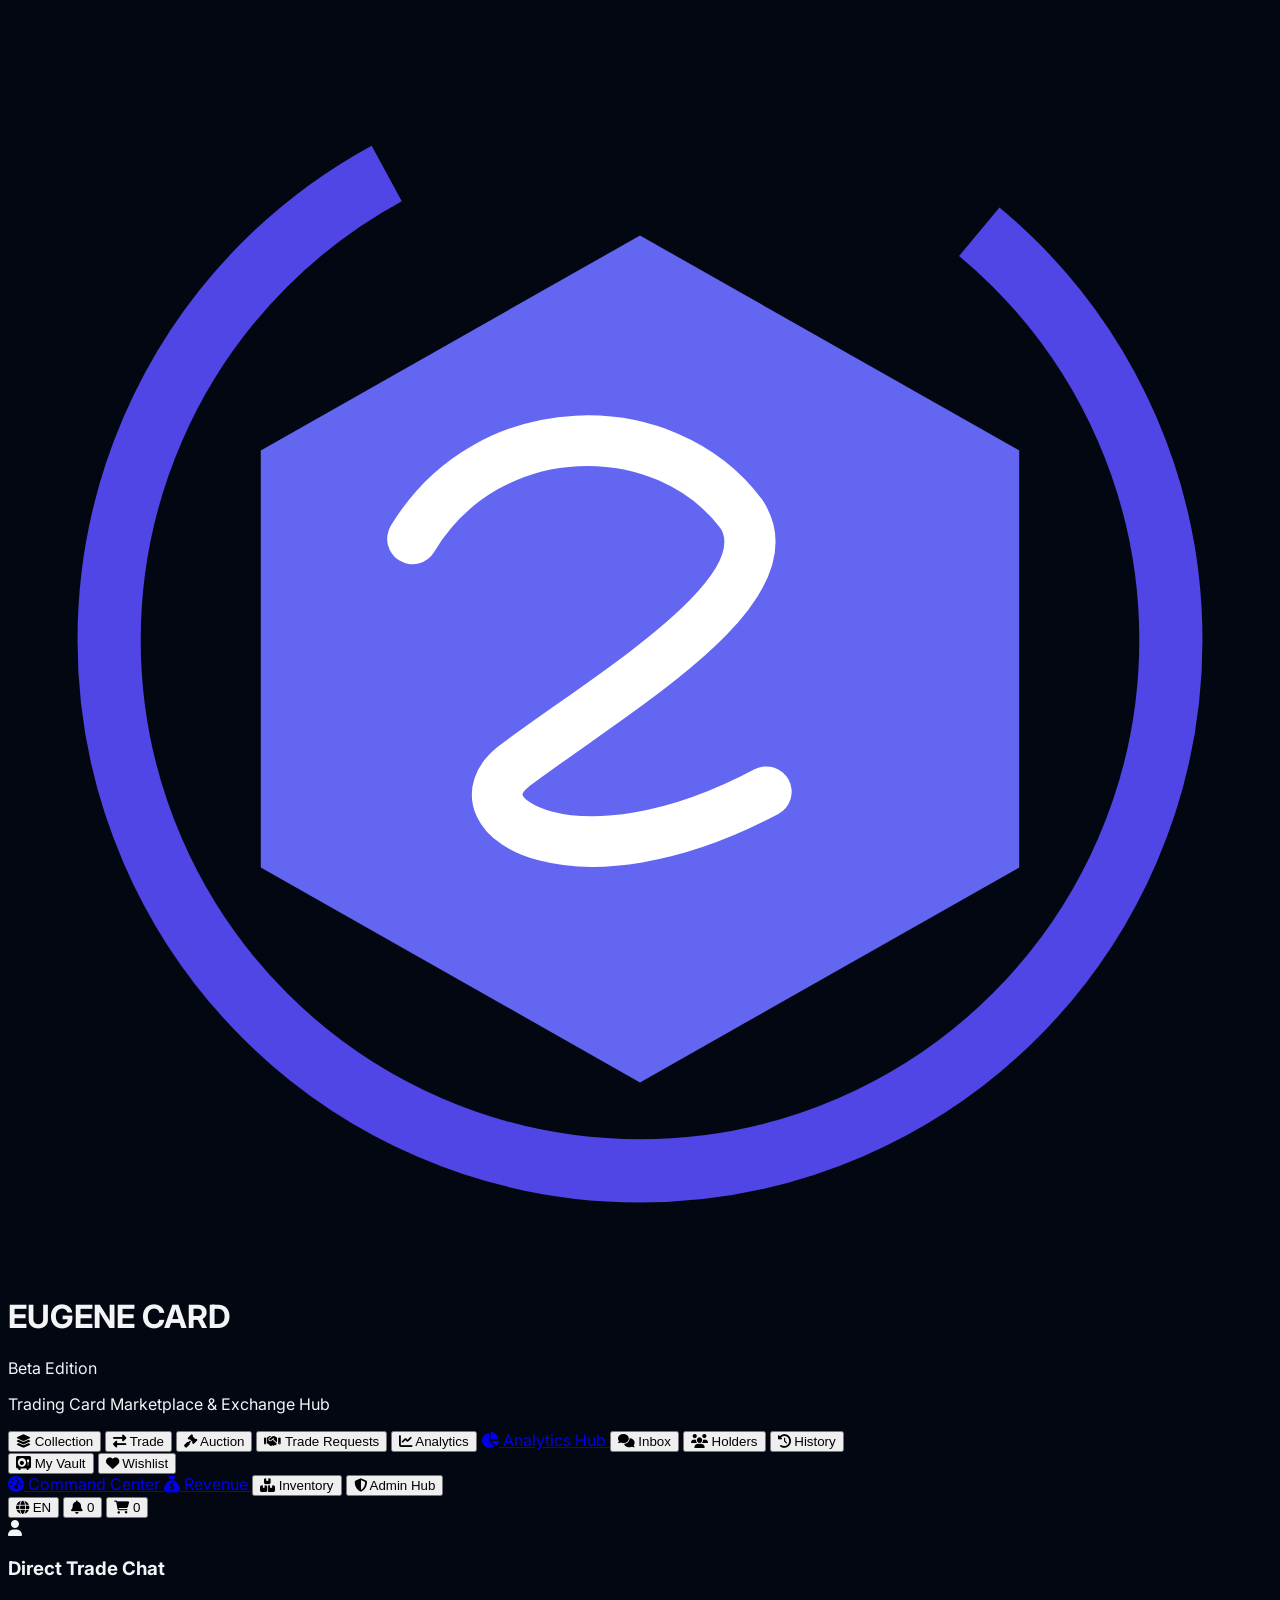
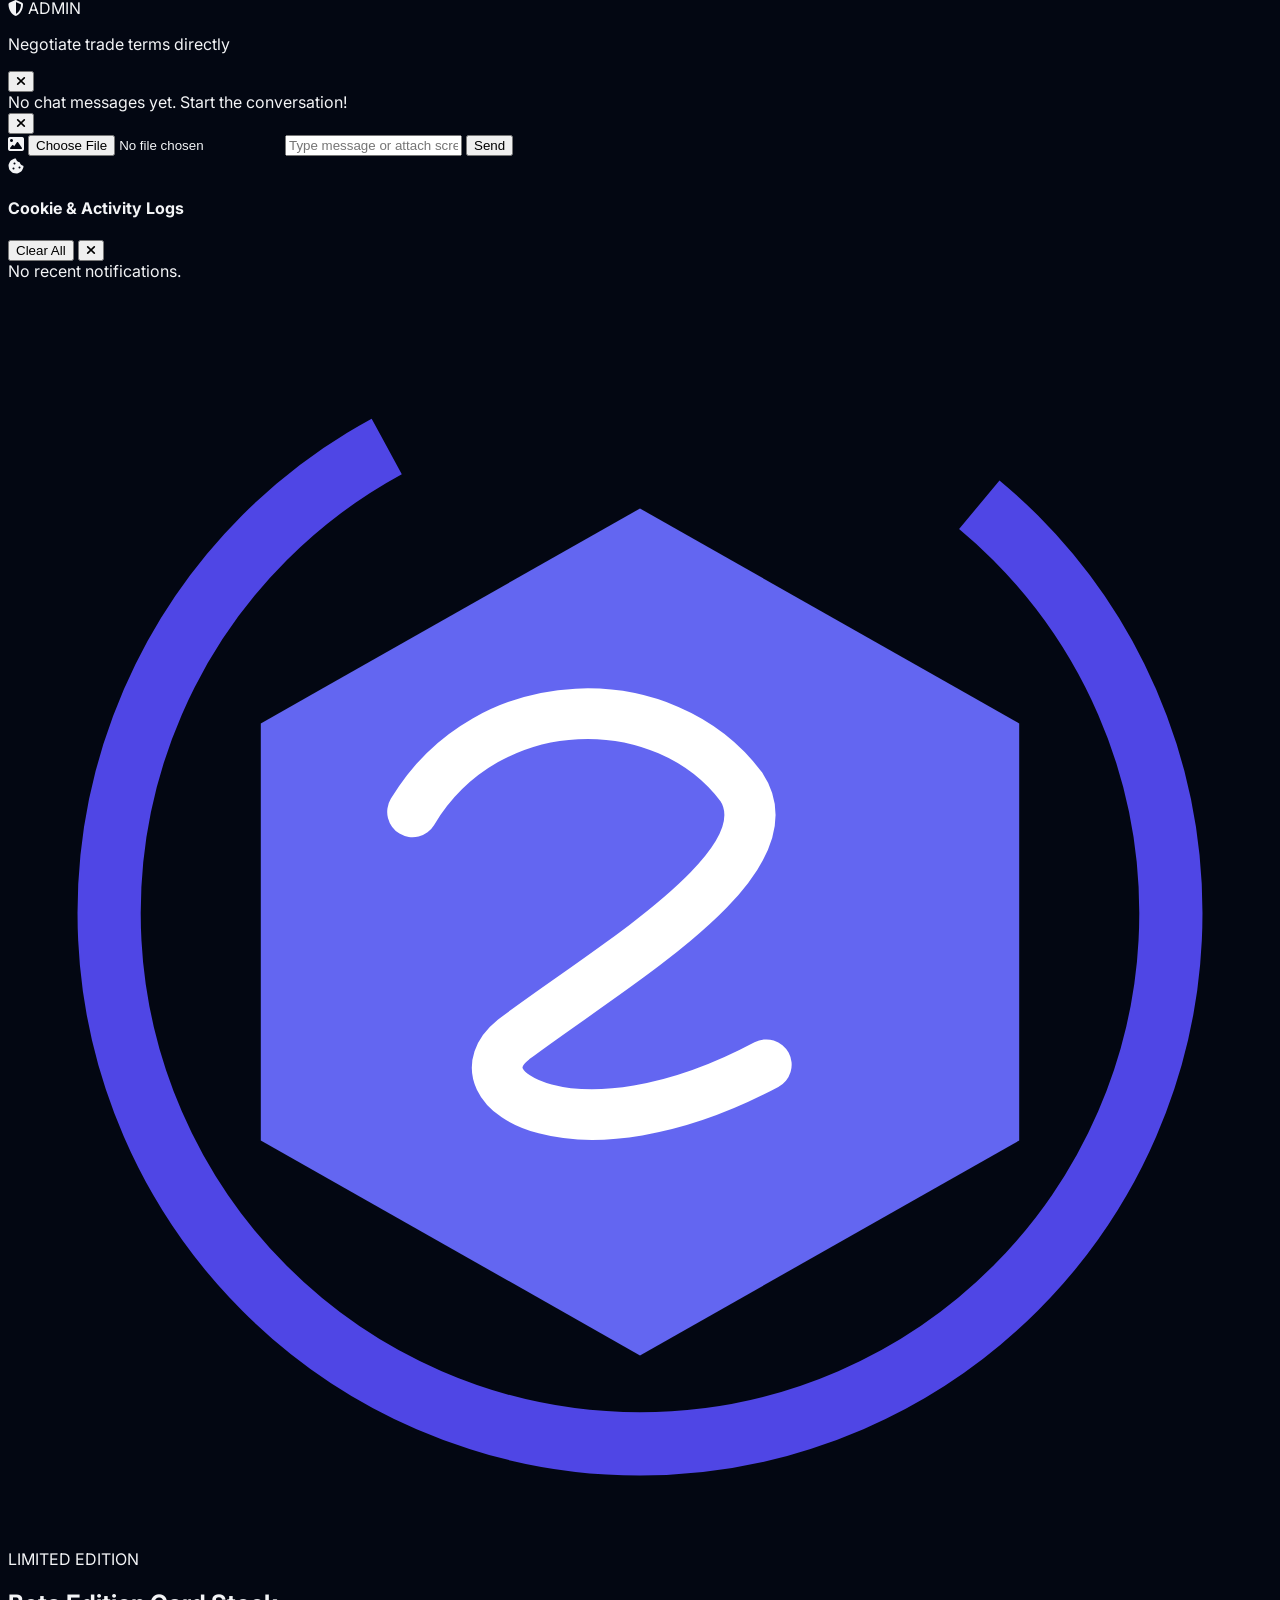
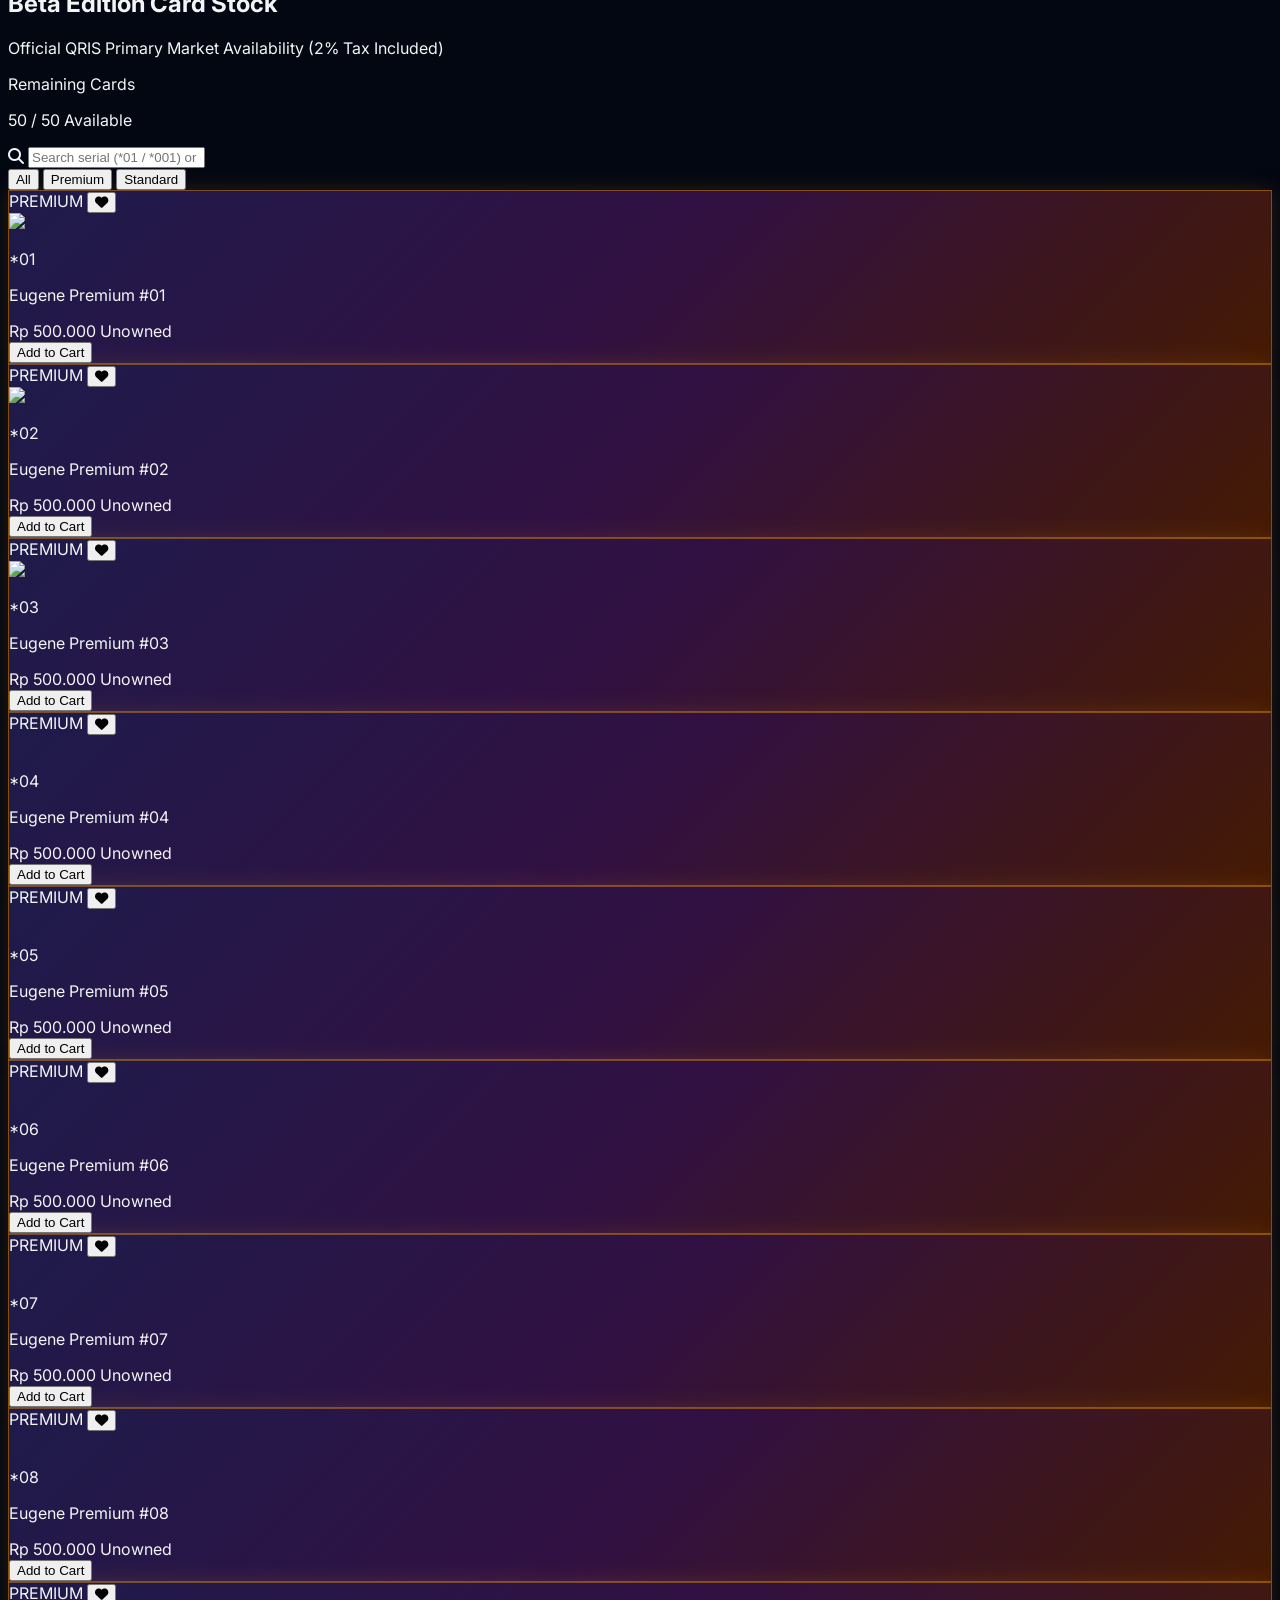
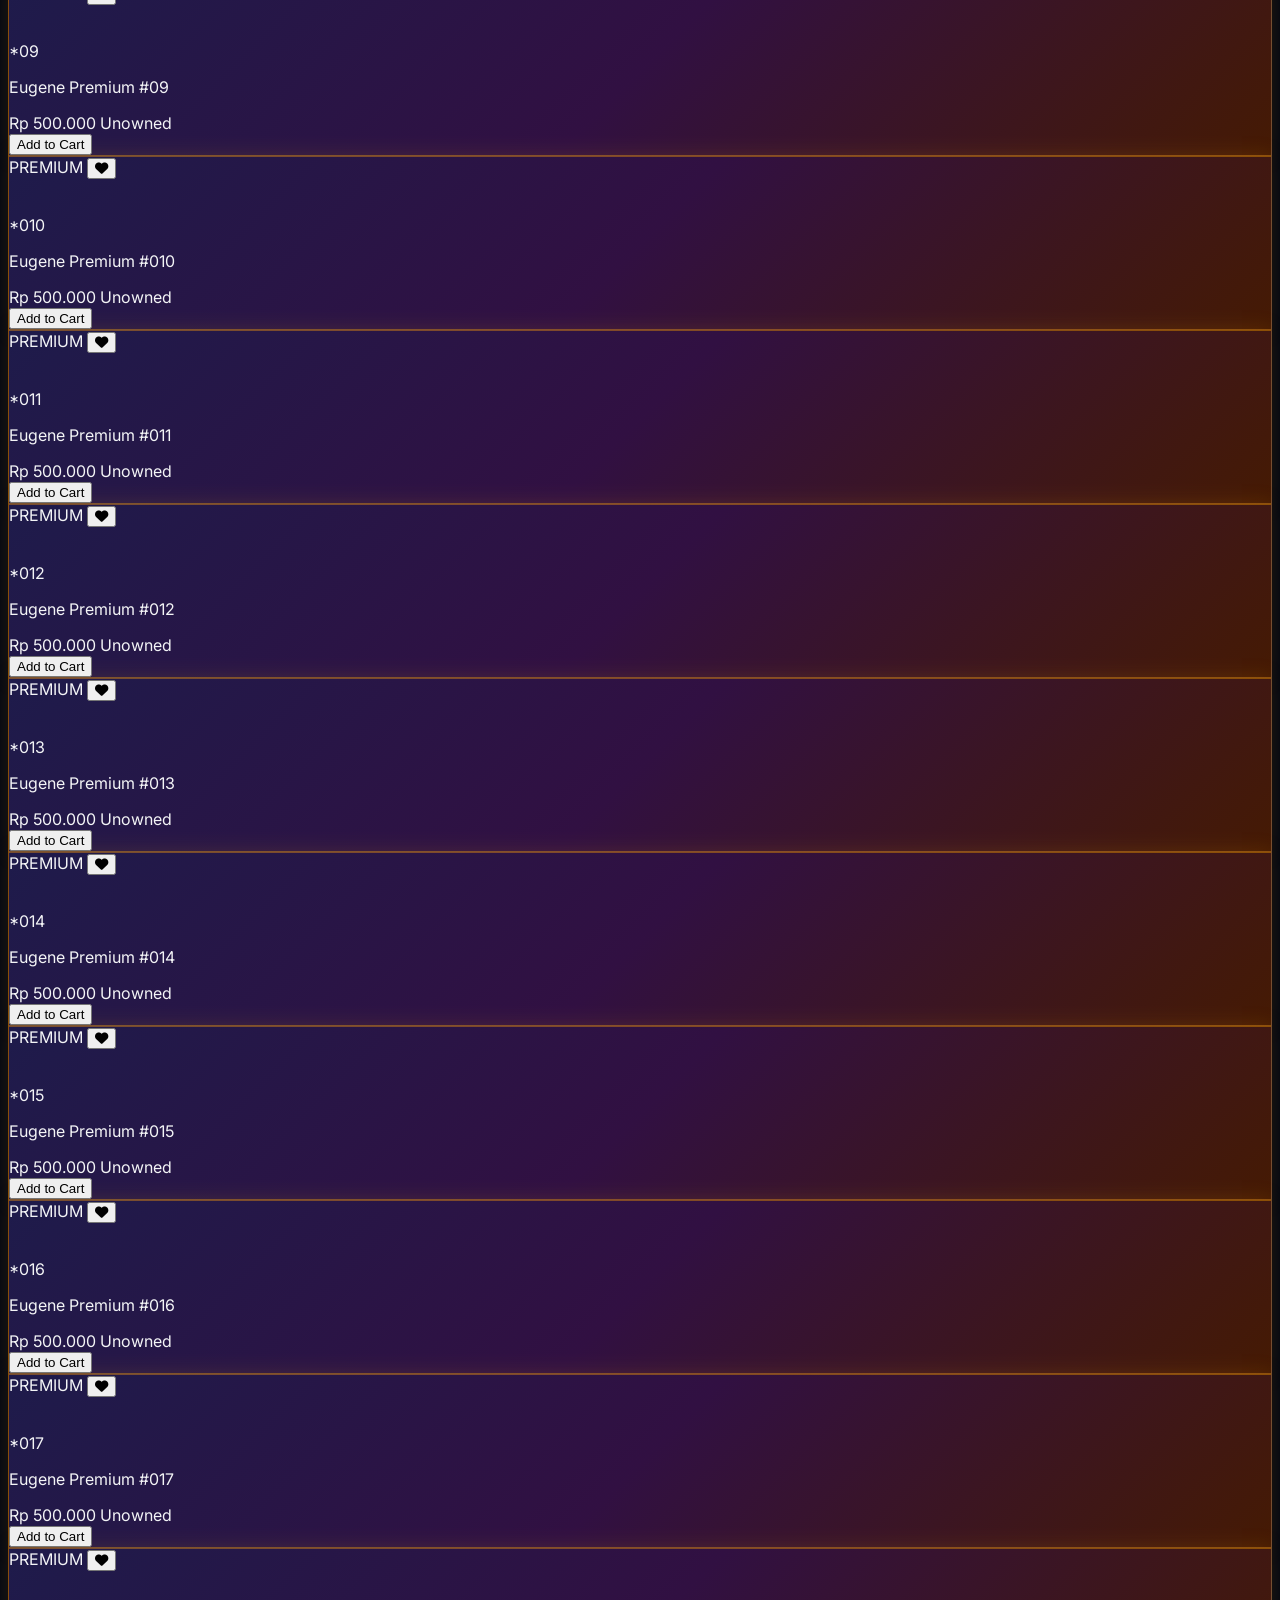
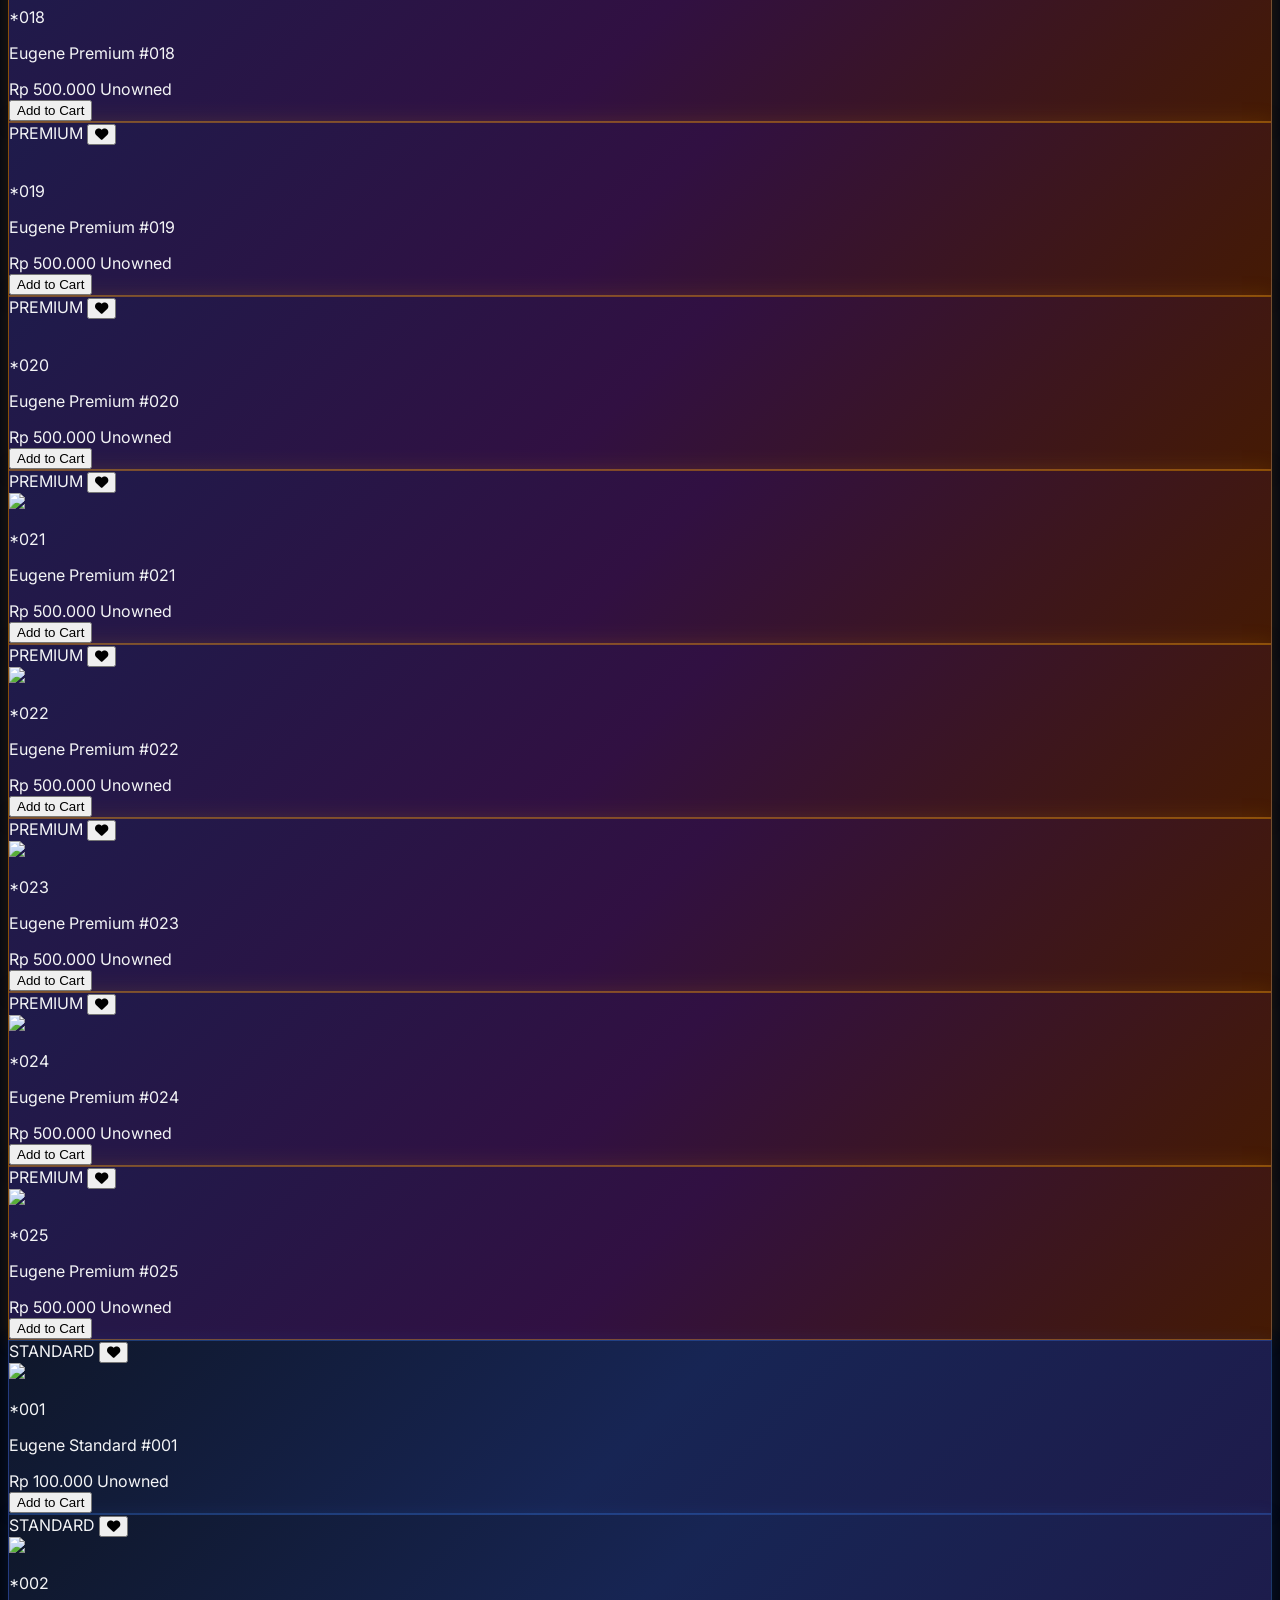
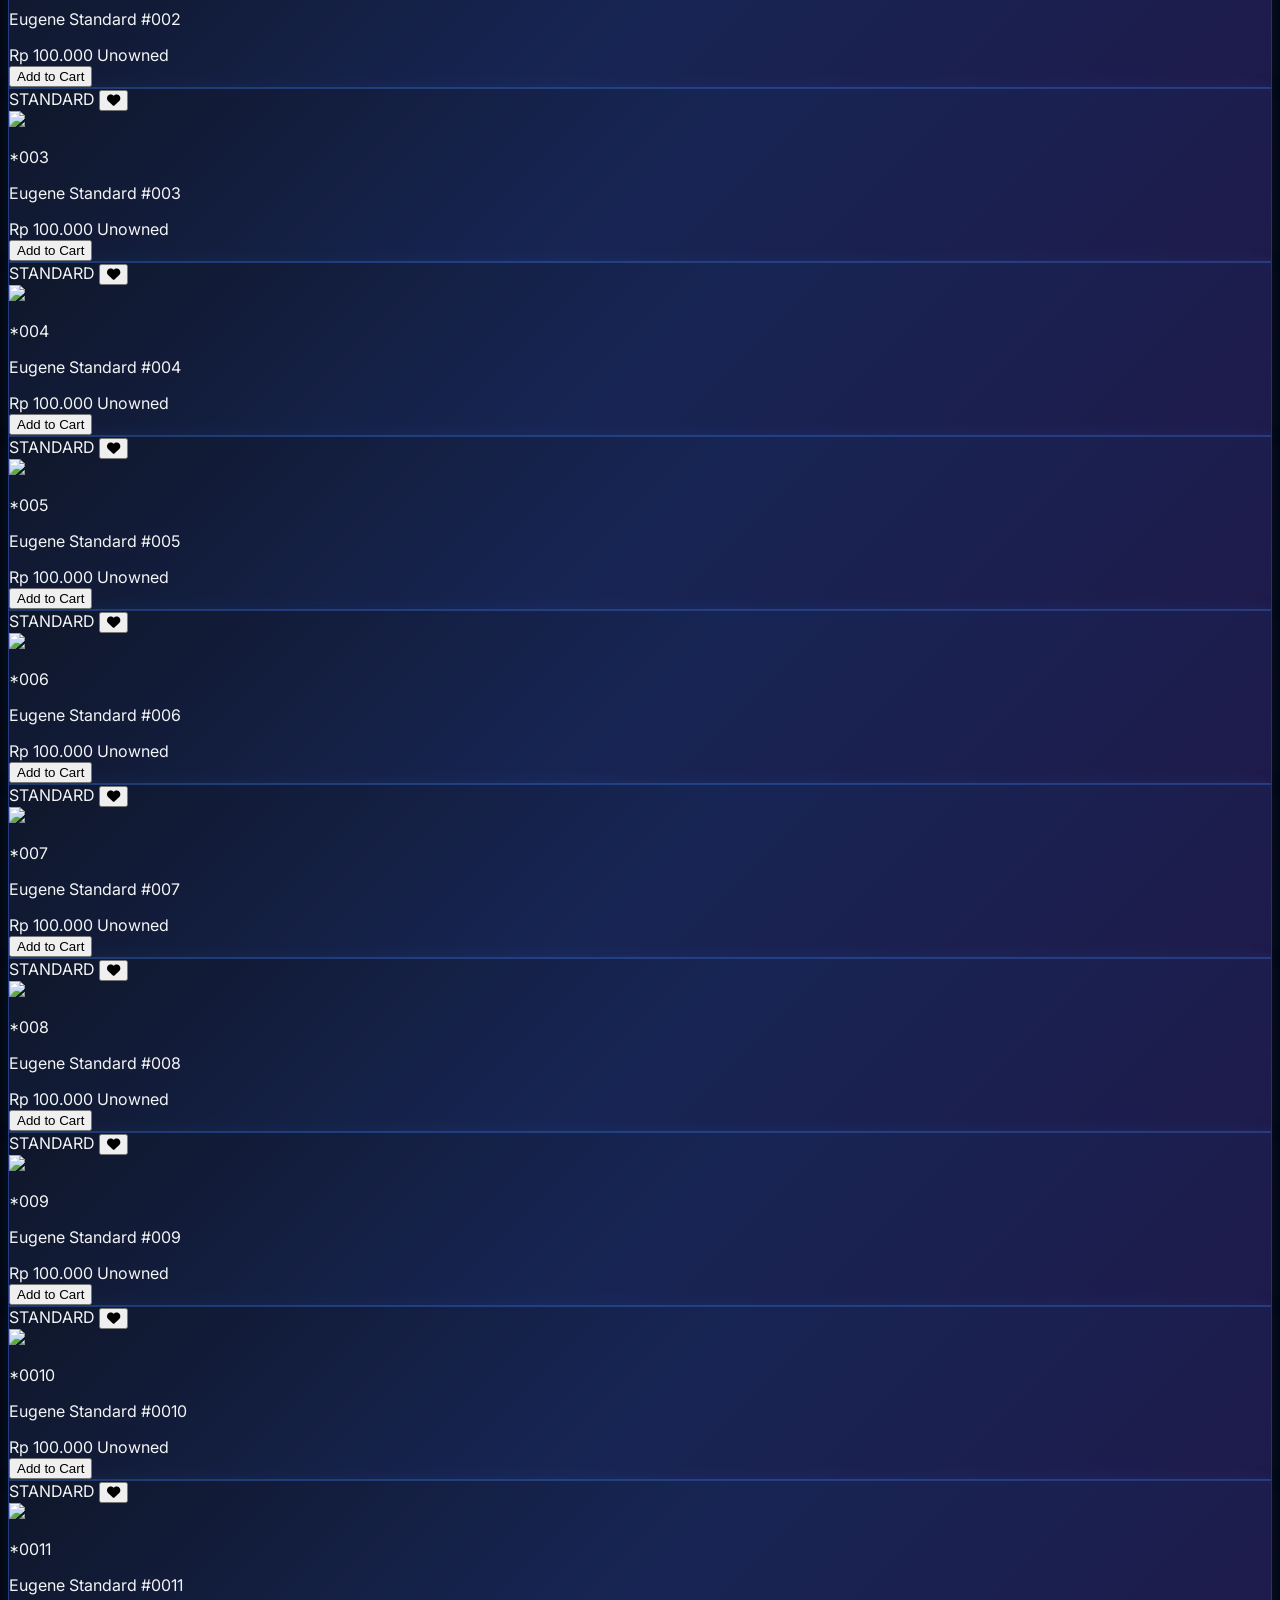
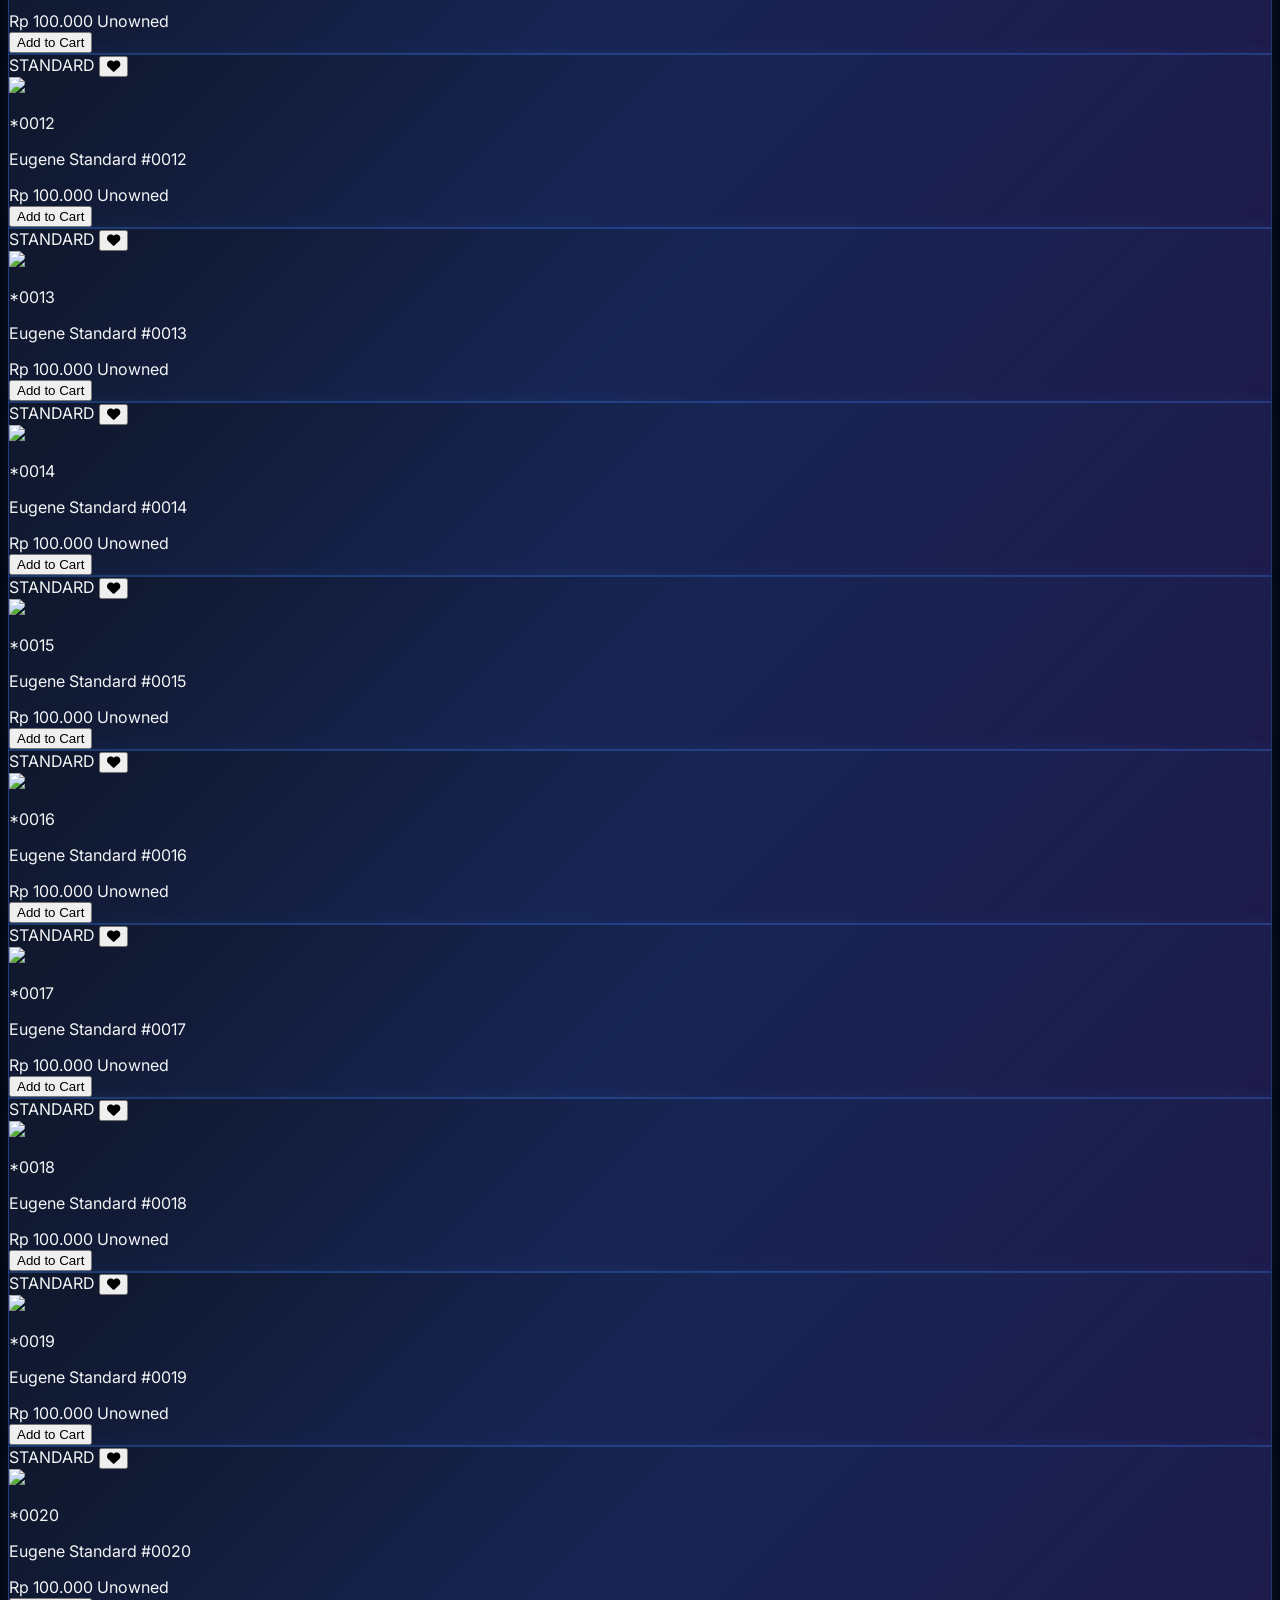
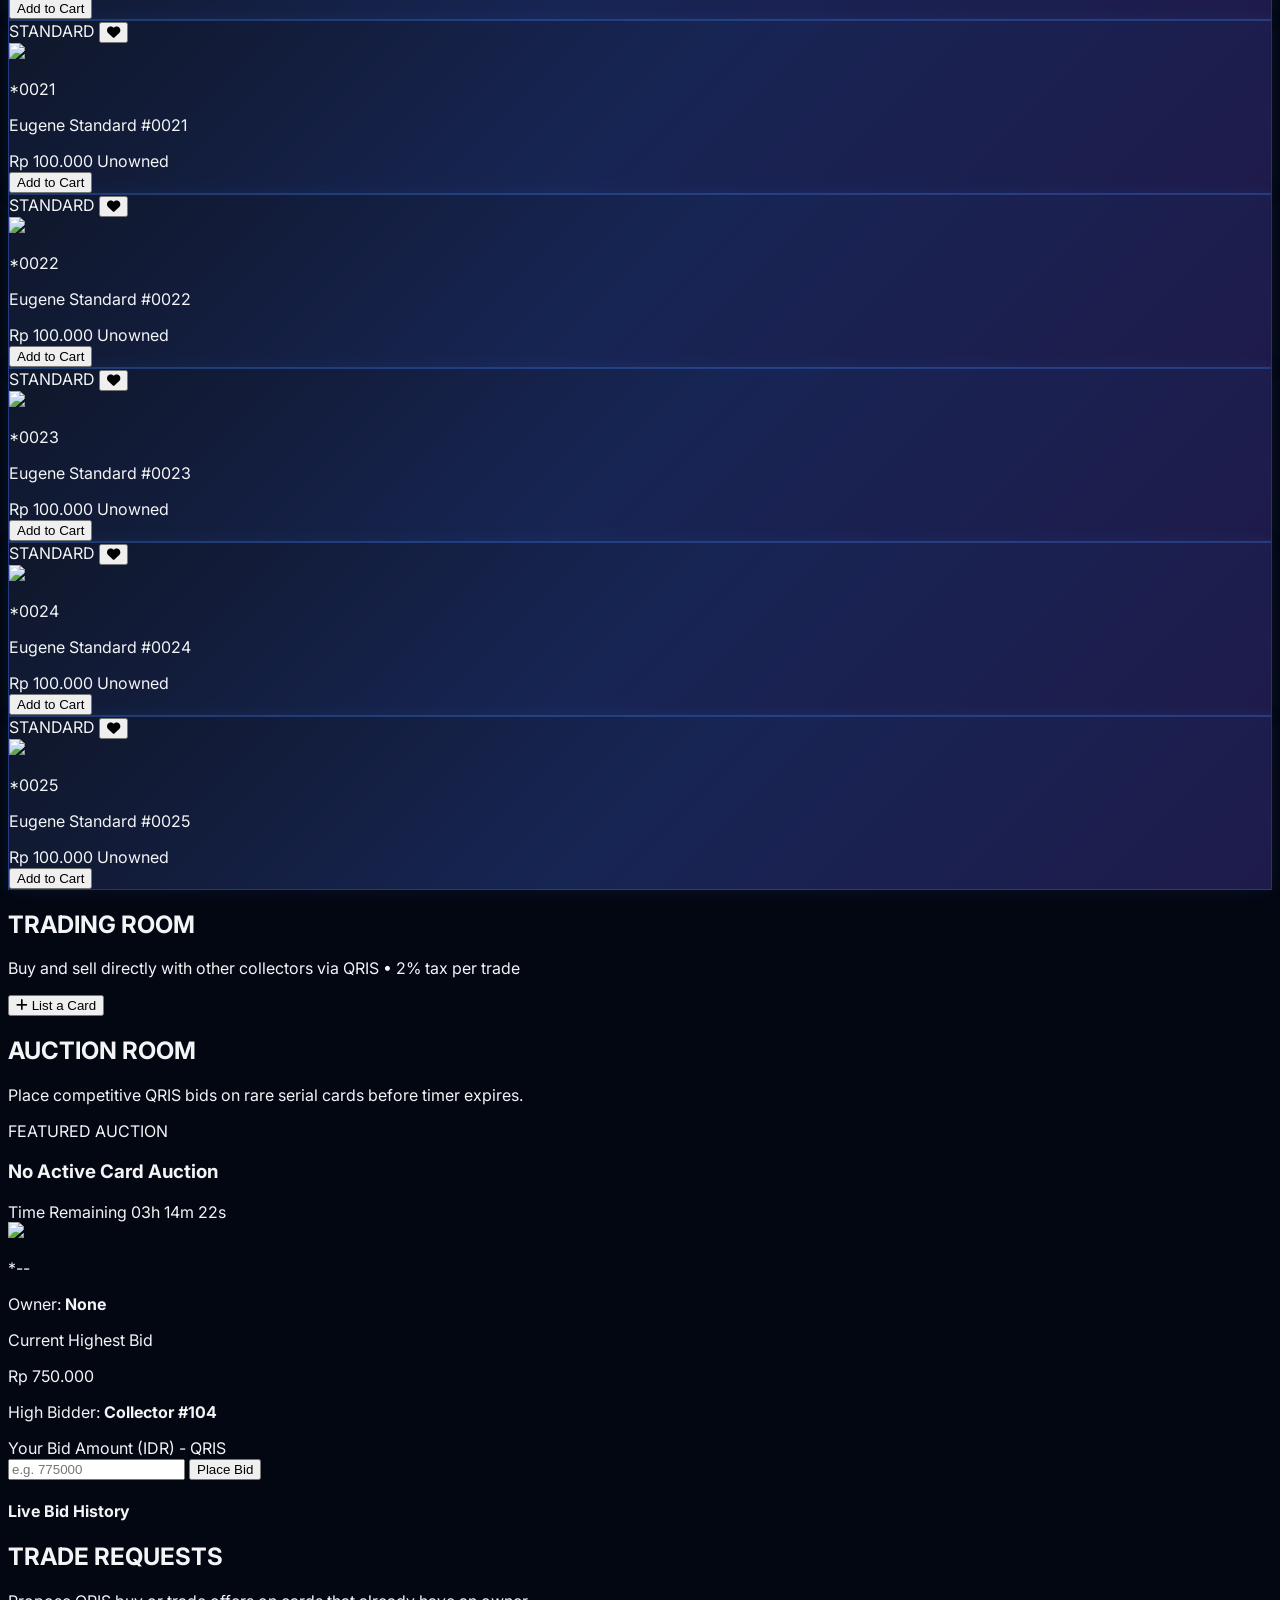
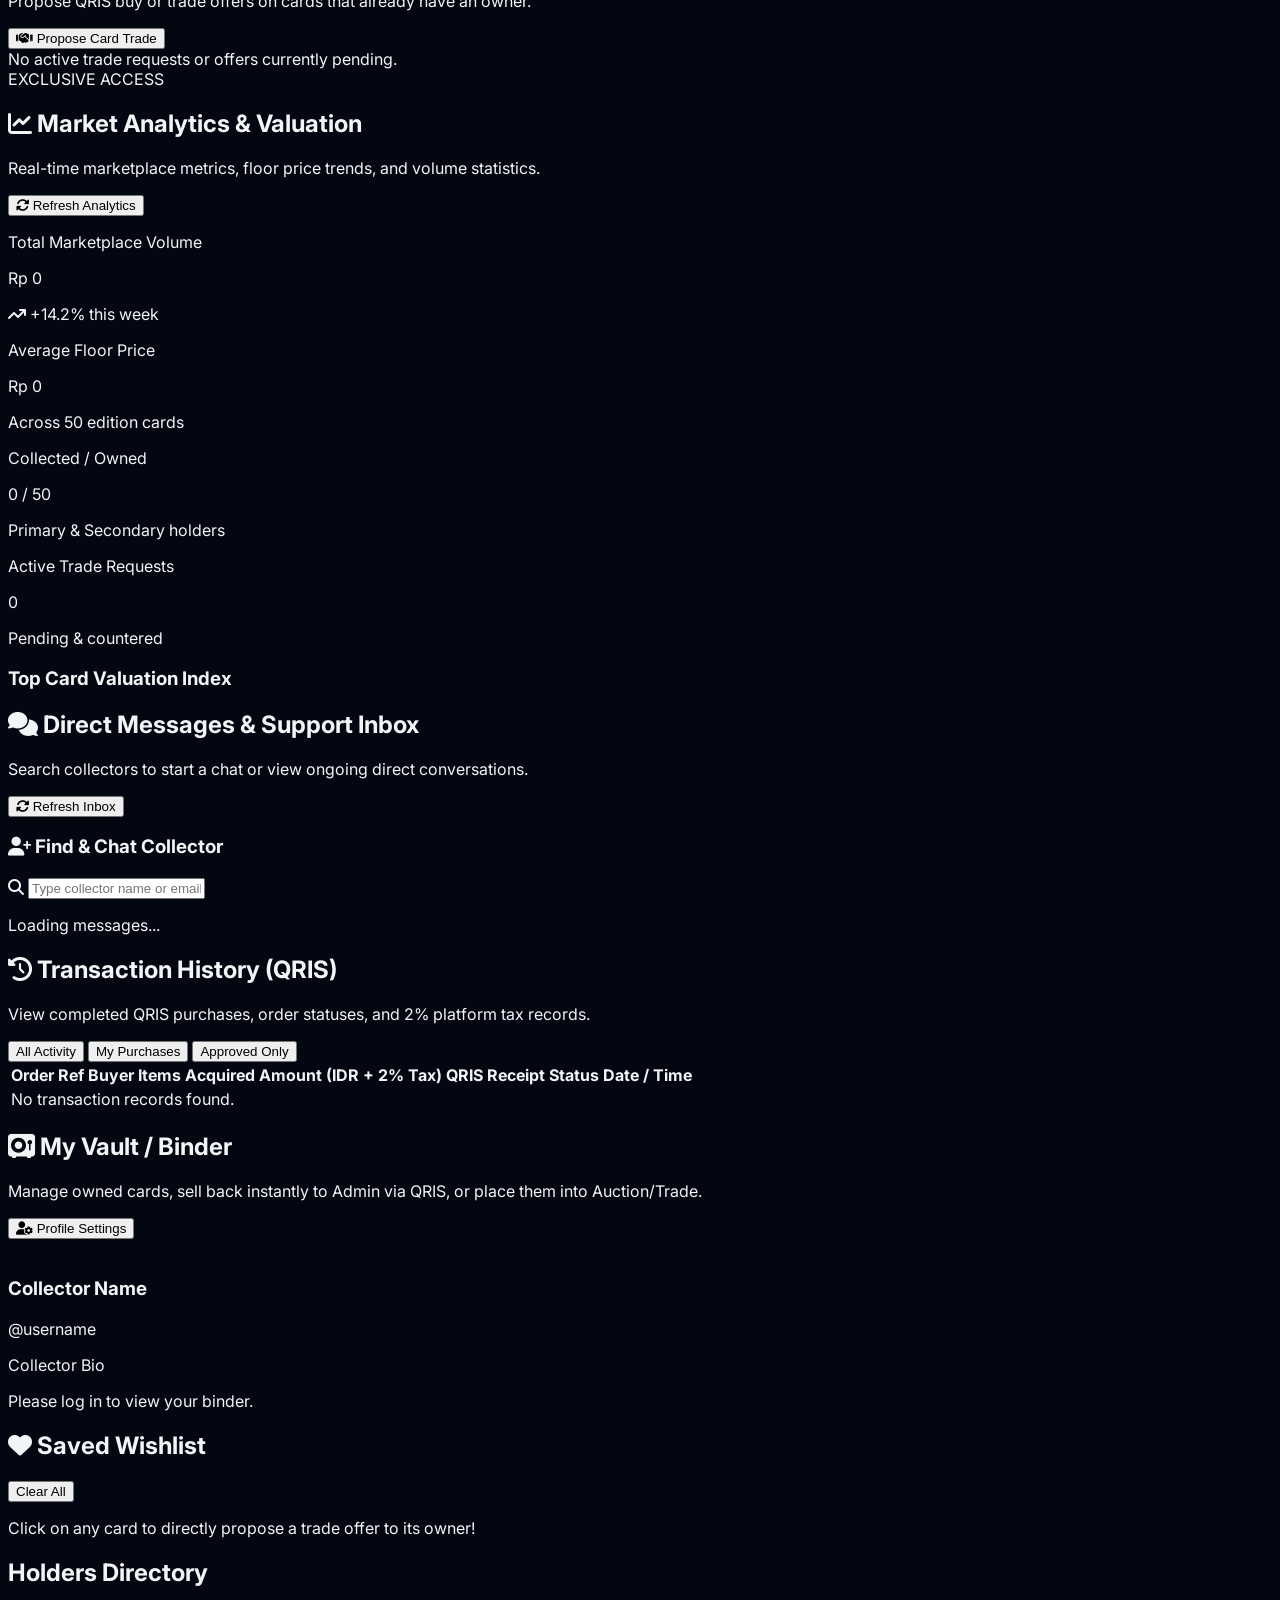
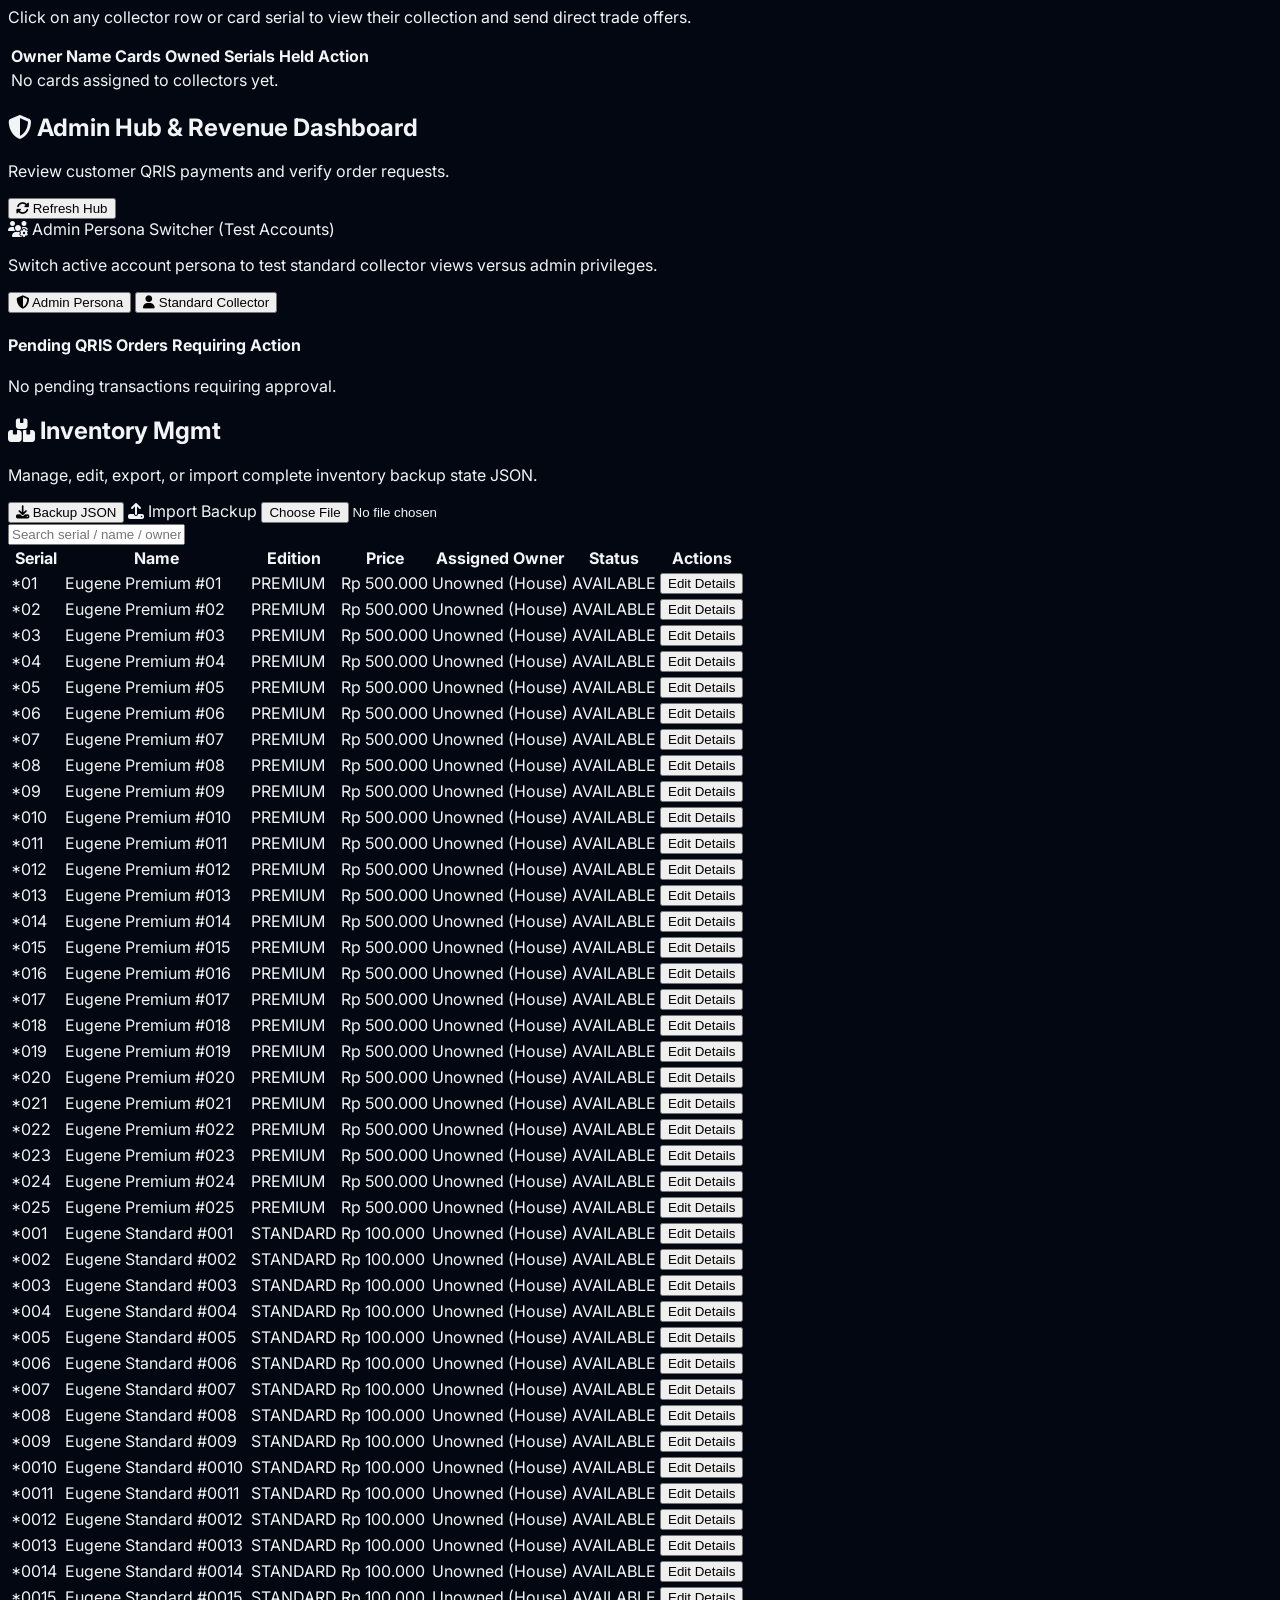
==== commit bf5c83d7: "Replace" ====
--- a/index.html
+++ b/index.html
@@ -7,10 +7,6 @@
 
   <!-- Browser Tab Favicon -->
   <link rel="icon" type="image/svg+xml" href="data:image/svg+xml,<svg xmlns='http://www.w3.org/2000/svg' viewBox='0 0 100 100'><circle cx='50' cy='50' r='42' fill='none' stroke='%234f46e5' stroke-width='5' stroke-dasharray='210 50' transform='rotate(-45 50 50)'/><polygon points='50,18 80,35 80,68 50,85 20,68 20,35' fill='%236366f1'/><path d='M 32 42 C 38 32, 52 32, 58 40 C 62 46, 48 54, 40 60 C 35 64, 45 70, 60 62' fill='none' stroke='%23ffffff' stroke-width='4' stroke-linecap='round'/></svg>">
-  <script src="https://cdn.jsdelivr.net/npm/@supabase/supabase-js@2"></script>
-
-  <!-- Chart.js (visual analytics: price/volume history, rarity distribution) -->
-  <script src="https://cdnjs.cloudflare.com/ajax/libs/Chart.js/4.4.4/chart.umd.min.js"></script>
 
   <!-- Tailwind CSS -->
   <script src="https://cdn.tailwindcss.com"></script>
@@ -51,289 +47,9 @@
     ::-webkit-scrollbar { width: 6px; height: 6px; }
     ::-webkit-scrollbar-track { background: #030712; }
     ::-webkit-scrollbar-thumb { background: #1f2937; border-radius: 9999px; }
-  
-    /* ===== EUGENE CARD UI/UX 2026 PREMIUM UPGRADE ===== */
-    :root {
-      --ec-glow: rgba(245,158,11,.22);
-      --ec-panel: rgba(15,23,42,.72);
-    }
-
-    body {
-      background:
-        radial-gradient(circle at 10% 0%, rgba(99,102,241,.16), transparent 35%),
-        radial-gradient(circle at 90% 10%, rgba(245,158,11,.12), transparent 30%),
-        #030712;
-      overflow-x:hidden;
-    }
-
-    body::before {
-      content:"";
-      position:fixed;
-      inset:0;
-      pointer-events:none;
-      background-image:
-        linear-gradient(rgba(255,255,255,.015) 1px, transparent 1px),
-        linear-gradient(90deg, rgba(255,255,255,.015) 1px, transparent 1px);
-      background-size:40px 40px;
-      mask-image:linear-gradient(to bottom,black,transparent);
-      z-index:-1;
-    }
-
-    .premium-panel {
-      background:linear-gradient(145deg,rgba(15,23,42,.85),rgba(2,6,23,.75));
-      backdrop-filter:blur(18px);
-      border:1px solid rgba(148,163,184,.12);
-      box-shadow:0 20px 60px rgba(0,0,0,.35);
-    }
-
-    button, a, input, select {
-      transition:
-        transform .2s ease,
-        border-color .2s ease,
-        background-color .2s ease,
-        box-shadow .2s ease;
-    }
-
-    button:hover:not(:disabled), a:hover {
-      transform:translateY(-1px);
-    }
-
-    .card-holo-premium,
-    .card-holo-standard {
-      position:relative;
-      overflow:hidden;
-    }
-
-    .card-holo-premium::before,
-    .card-holo-standard::before {
-      content:"";
-      position:absolute;
-      inset:-80%;
-      background:linear-gradient(
-        120deg,
-        transparent 35%,
-        rgba(255,255,255,.12),
-        transparent 65%
-      );
-      transform:translateX(-60%) rotate(20deg);
-      transition:.7s;
-      pointer-events:none;
-    }
-
-    .card-holo-premium:hover::before,
-    .card-holo-standard:hover::before {
-      transform:translateX(60%) rotate(20deg);
-    }
-
-    .card-holo-premium:hover,
-    .card-holo-standard:hover {
-      transform:translateY(-8px) scale(1.02);
-    }
-
-    header {
-      box-shadow:0 10px 40px rgba(0,0,0,.35);
-    }
-
-    nav button {
-      position:relative;
-    }
-
-    nav button.bg-slate-800::after {
-      content:"";
-      position:absolute;
-      bottom:-3px;
-      left:20%;
-      right:20%;
-      height:2px;
-      background:#fbbf24;
-      border-radius:999px;
-    }
-
-    .stat-card {
-      background:linear-gradient(135deg,rgba(30,41,59,.75),rgba(2,6,23,.8));
-      border:1px solid rgba(148,163,184,.15);
-      border-radius:1.25rem;
-      padding:1rem;
-    }
-
-    .empty-state {
-      padding:3rem;
-      text-align:center;
-      border-radius:1.5rem;
-      background:rgba(15,23,42,.6);
-      border:1px dashed rgba(148,163,184,.25);
-    }
-
-    @media(max-width:768px){
-      header nav {
-        order:3;
-        width:100%;
-      }
-
-      main {
-        padding-bottom:90px!important;
-      }
-    }
-
-    .mobile-safe-bottom {
-      padding-bottom:env(safe-area-inset-bottom);
-    }
-
-    /* ===== HOLOGRAPHIC / RARITY / 3D TILT UPGRADE ===== */
-    .card-holo-premium, .card-holo-standard {
-      transform-style: preserve-3d;
-      will-change: transform;
-    }
-
-    /* Rarity frame borders - replaces flat 1px border with a layered gradient edge */
-    .card-holo-premium {
-      border-width: 1.5px;
-      border-image: linear-gradient(135deg, #fbbf24, #f59e0b 35%, #7c3aed 70%, #fbbf24) 1;
-    }
-    .card-holo-standard {
-      border-width: 1.5px;
-      border-image: linear-gradient(135deg, #60a5fa, #3b82f6 50%, #1d4ed8) 1;
-    }
-
-    /* Animated rainbow holo sweep sitting above the base ::before shine, premium only.
-       --holo-x / --holo-y are set by setupCardTiltEffect() on pointer move, so the
-       sheen tracks the cursor like a real foil card. */
-    .card-holo-premium::after {
-      content:"";
-      position:absolute;
-      inset:0;
-      background: radial-gradient(circle at var(--holo-x,50%) var(--holo-y,50%),
-        rgba(251,191,36,.35), rgba(124,58,237,.28) 30%, rgba(59,130,246,.22) 55%, transparent 75%);
-      mix-blend-mode: color-dodge;
-      opacity:0;
-      transition: opacity .35s ease;
-      pointer-events:none;
-      border-radius: inherit;
-    }
-    .card-holo-premium:hover::after { opacity:.55; }
-
-    /* Serial number "engraving" effect */
-    .serial-engraved {
-      text-shadow: 0 1px 0 rgba(255,255,255,.18), 0 -1px 1px rgba(0,0,0,.7);
-      letter-spacing: 0.03em;
-    }
-
-    /* ===== PREMIUM "OWN THIS" CARD UPGRADE ===== */
-    /* Continuous ambient glow pulse so premium cards read as premium at rest, not just on hover */
-    @keyframes premiumAmbientGlow {
-      0%, 100% { box-shadow: 0 0 20px rgba(245,158,11,.18), 0 0 0px rgba(124,58,237,0); }
-      50% { box-shadow: 0 0 32px rgba(245,158,11,.32), 0 0 18px rgba(124,58,237,.18); }
-    }
-    .card-holo-premium { animation: premiumAmbientGlow 3.2s ease-in-out infinite; }
-
-    /* Diagonal foil sweep — an actual layered element (not just hover ::before) so foil cards
-       always look "alive". Sits above artwork, below text via z-index ordering in markup. */
-    .foil-sweep {
-      position:absolute; inset:0; overflow:hidden; pointer-events:none; border-radius:inherit; z-index:1;
-    }
-    .foil-sweep::before {
-      content:"";
-      position:absolute; top:-60%; left:-60%; width:220%; height:220%;
-      background: linear-gradient(115deg,
-        transparent 42%,
-        rgba(255,255,255,.10) 47%,
-        rgba(251,191,36,.38) 50%,
-        rgba(167,139,250,.22) 52%,
-        rgba(255,255,255,.10) 55%,
-        transparent 60%);
-      animation: foilSweep 5s linear infinite;
-    }
-    @keyframes foilSweep {
-      0% { transform: translate(-15%, -8%) rotate(18deg); }
-      100% { transform: translate(15%, 8%) rotate(18deg); }
-    }
-
-    /* Rarity corner ribbon for premium cards */
-    .rarity-ribbon {
-      position:absolute; top:8px; right:-26px; z-index:3;
-      background: linear-gradient(90deg,#f59e0b,#fbbf24);
-      color:#1c1206; font-size:8px; font-weight:900; letter-spacing:.06em;
-      padding:2px 28px; transform:rotate(40deg);
-      box-shadow:0 2px 8px rgba(0,0,0,.4);
-      pointer-events:none;
-    }
-
-    /* Embossed metallic serial text for premium cards */
-    .serial-embossed-premium {
-      background: linear-gradient(135deg,#fde68a 0%,#f59e0b 35%,#fffbeb 50%,#f59e0b 65%,#fde68a 100%);
-      -webkit-background-clip: text; background-clip: text; color: transparent;
-      filter: drop-shadow(0 1px 0 rgba(255,255,255,.3)) drop-shadow(0 -1px 1px rgba(0,0,0,.65));
-    }
-
-    /* Reflective glass sheen strip across the artwork frame */
-    .glass-sheen { position:relative; overflow:hidden; }
-    .glass-sheen::after {
-      content:""; position:absolute; inset:0; z-index:2; pointer-events:none;
-      background: linear-gradient(100deg, transparent 30%, rgba(255,255,255,.10) 45%, transparent 60%);
-    }
-
-    @media (prefers-reduced-motion: reduce) {
-      .card-holo-premium { animation: none !important; }
-      .foil-sweep::before { animation: none !important; }
-    }
-
-    /* Rarity star row */
-    .rarity-stars i { font-size: 8px; }
-
-    /* Collector level ring */
-    .level-ring {
-      width: 3.25rem; height: 3.25rem;
-      border-radius: 9999px;
-      display:flex; align-items:center; justify-content:center;
-      background: conic-gradient(#fbbf24 calc(var(--pct,0) * 1%), rgba(51,65,85,.6) 0);
-      padding: 3px;
-    }
-    .level-ring-inner {
-      width:100%; height:100%; border-radius:9999px;
-      background:#0f172a; display:flex; flex-direction:column; align-items:center; justify-content:center;
-    }
-
-    /* Badge chip */
-    .badge-chip {
-      display:inline-flex; align-items:center; gap:.3rem;
-      font-size: 9px; font-weight: 800;
-      padding: .28rem .55rem;
-      border-radius: 999px;
-      background: rgba(15,23,42,.85);
-      border: 1px solid rgba(148,163,184,.2);
-      color: #cbd5e1;
-      white-space: nowrap;
-    }
-    .badge-chip.badge-gold { color:#fbbf24; border-color: rgba(251,191,36,.35); background: rgba(120,53,15,.25); }
-    .badge-chip.badge-rose { color:#fb7185; border-color: rgba(251,113,133,.35); background: rgba(76,5,25,.25); }
-    .badge-chip.badge-cyan { color:#22d3ee; border-color: rgba(34,211,238,.35); background: rgba(8,51,68,.25); }
-    .badge-chip.badge-locked { color:#475569; border-color: rgba(71,85,105,.3); background: rgba(15,23,42,.5); }
-
-    /* Generic progress bar */
-    .progress-track {
-      width:100%; height:.5rem; border-radius:999px;
-      background: rgba(15,23,42,.9);
-      border: 1px solid rgba(148,163,184,.15);
-      overflow:hidden;
-    }
-    .progress-fill {
-      height:100%; border-radius:999px;
-      background: linear-gradient(90deg, #f59e0b, #fbbf24);
-      transition: width .5s ease;
-    }
-
-    /* Market profile stat row */
-    .mp-stat { background: rgba(2,6,23,.6); border:1px solid rgba(148,163,184,.12); border-radius: .85rem; padding: .55rem .7rem; }
-    .mp-stat span.mp-label { display:block; font-size: 9px; font-weight:800; text-transform:uppercase; letter-spacing:.04em; color:#64748b; }
-    .mp-stat strong.mp-value { font-family: 'JetBrains Mono', monospace; }
-
-    @media (prefers-reduced-motion: reduce) {
-      .card-holo-premium, .card-holo-standard, .card-holo-premium::before, .card-holo-standard::before, .card-holo-premium::after {
-        transition: none !important;
-        transform: none !important;
-      }
-    }
   </style>
+  <link rel="stylesheet" href="css/ui-2.0.css">
+  <link rel="stylesheet" href="css/ui-3.0.css">
 </head>
 <body class="min-h-screen flex flex-col justify-between selection:bg-amber-500 selection:text-black relative">
 
@@ -385,14 +101,9 @@
         <button id="nav-analytics" onclick="switchTab('analytics')" class="analytics-nav-btn hidden px-3 py-1.5 rounded-xl text-xs font-semibold text-amber-300 hover:text-white flex items-center gap-1.5 whitespace-nowrap bg-amber-950/30 border border-amber-500/30">
           <i class="fa-solid fa-chart-line text-amber-400"></i> <span data-i18n="navAnalytics">Analytics</span>
         </button>
-        <a href="analytics.html" class="admin-only-nav hidden px-3 py-1.5 rounded-xl text-xs font-semibold text-amber-300 hover:text-white flex items-center gap-1.5 whitespace-nowrap bg-amber-500/10 border border-amber-500/20">
+        <a href="analytics.html" class="px-3 py-1.5 rounded-xl text-xs font-semibold text-amber-300 hover:text-white flex items-center gap-1.5 whitespace-nowrap bg-amber-500/10 border border-amber-500/20">
           <i class="fa-solid fa-chart-pie text-amber-400"></i> Analytics Hub
         </a>
-
-        <!-- Internal Revenue Tab -->
-        <button id="nav-revenue" onclick="switchTab('revenue')" class="analytics-nav-btn hidden px-3 py-1.5 rounded-xl text-xs font-semibold text-emerald-300 hover:text-white flex items-center gap-1.5 whitespace-nowrap bg-emerald-950/30 border border-emerald-500/30">
-          <i class="fa-solid fa-sack-dollar text-emerald-400"></i> <span data-i18n="navRevenueTab">Revenue</span>
-        </button>
 
         <button id="nav-inbox" onclick="switchTab('inbox')" class="px-3 py-1.5 rounded-xl text-xs font-semibold text-slate-400 hover:text-white flex items-center gap-1.5 whitespace-nowrap">
           <i class="fa-solid fa-comments text-indigo-400"></i> <span data-i18n="navInbox">Inbox</span>
@@ -422,7 +133,7 @@
 
         <!-- External Link to Revenue -->
         <a href="revenue.html" class="admin-only-nav hidden px-3 py-1.5 rounded-xl text-xs font-semibold text-emerald-300 hover:text-white flex items-center gap-1.5 whitespace-nowrap bg-emerald-950/40 border border-emerald-500/30">
-          <i class="fa-solid fa-sack-dollar text-emerald-400"></i> Revenue Hub
+          <i class="fa-solid fa-sack-dollar text-emerald-400"></i> Revenue
         </a>
 
         <button id="nav-inventory" onclick="switchTab('inventory')" class="admin-only-nav hidden px-3 py-1.5 rounded-xl text-xs font-semibold text-rose-400 hover:text-white flex items-center gap-1.5 whitespace-nowrap bg-rose-950/30 border border-rose-500/20">
@@ -435,10 +146,6 @@
 
       <!-- Language Toggle, Cart, Notifications & Auth Header -->
       <div class="flex items-center gap-2 shrink-0">
-        <button onclick="openOnboardingModal()" title="How Eugene Card Works" class="hidden sm:flex p-2.5 bg-slate-900 hover:bg-slate-800 text-slate-200 rounded-xl border border-slate-800 items-center justify-center transition-all">
-          <i class="fa-solid fa-circle-question text-sm text-amber-400"></i>
-        </button>
-
         <button onclick="toggleLanguage()" class="px-2.5 py-1.5 bg-slate-900 hover:bg-slate-800 text-amber-400 font-mono font-bold text-xs rounded-xl border border-slate-800 transition-all flex items-center gap-1" title="Switch Language / Ganti Bahasa">
           <i class="fa-solid fa-globe text-[11px]"></i>
           <span id="current-lang-label">EN</span>
@@ -527,87 +234,22 @@
 
     <!-- CATALOG VIEW -->
     <section id="view-catalog" class="space-y-6">
-      <div class="bg-gradient-to-r from-indigo-950/60 via-slate-900 to-amber-950/40 border border-amber-500/30 rounded-3xl p-5 sm:p-6 shadow-xl">
-        <div class="flex flex-col sm:flex-row items-start sm:items-center justify-between gap-5">
-          <div class="flex items-center gap-4">
-            <div class="w-12 h-12 sm:w-14 sm:h-14 rounded-2xl bg-slate-950 border border-indigo-500/40 p-1 flex items-center justify-center shadow-md shrink-0">
-              <svg viewBox="0 0 100 100" class="w-full h-full"><use href="#eugene-logo-mark"/></svg>
-            </div>
-            <div>
-              <span class="text-[10px] font-black uppercase px-2.5 py-0.5 rounded-full bg-amber-500/20 text-amber-400 border border-amber-500/30 tracking-wider" data-i18n="limitedEdition">LIMITED EDITION</span>
-              <h2 class="text-xl sm:text-2xl font-black text-white mt-0.5 tracking-tight" data-i18n="heroHeadline">Collect. Trade. Invest.</h2>
-              <p class="text-xs text-slate-400 mt-1 max-w-md" data-i18n="heroSubcopy">Limited digital trading cards with unique serial numbers. Only 50 cards will ever exist.</p>
-            </div>
+      <div class="bg-gradient-to-r from-indigo-950/60 via-slate-900 to-amber-950/40 border border-amber-500/30 rounded-3xl p-5 flex flex-col sm:flex-row items-center justify-between gap-4 shadow-xl">
+        <div class="flex items-center gap-4">
+          <div class="w-12 h-12 rounded-2xl bg-slate-950 border border-indigo-500/40 p-1 flex items-center justify-center shadow-md">
+            <svg viewBox="0 0 100 100" class="w-full h-full"><use href="#eugene-logo-mark"/></svg>
           </div>
-
-          <div class="bg-slate-950/80 px-6 py-3 rounded-2xl border border-slate-800 text-center sm:text-right w-full sm:w-auto shrink-0">
-            <p class="text-[10px] text-slate-400 font-bold uppercase tracking-wider" data-i18n="remainingCards">Remaining Cards</p>
-            <p class="text-2xl font-black font-mono text-amber-400"><span id="remaining-cards-count">0</span> <span class="text-slate-500 text-sm font-normal" data-i18n="availableSuffix">/ 50 Available</span></p>
-            <button onclick="document.getElementById('card-grid').scrollIntoView({behavior:'smooth', block:'start'})" class="mt-2 w-full px-4 py-1.5 bg-amber-500 hover:bg-amber-400 text-slate-950 font-black text-[10px] rounded-lg transition-all uppercase tracking-wide" data-i18n="exploreCollectionBtn">Explore Collection</button>
+          <div>
+            <span class="text-[10px] font-black uppercase px-2.5 py-0.5 rounded-full bg-amber-500/20 text-amber-400 border border-amber-500/30 tracking-wider" data-i18n="limitedEdition">LIMITED EDITION</span>
+            <h2 class="text-lg font-black text-white mt-0.5" data-i18n="betaStockTitle">Beta Edition Card Stock</h2>
+            <p class="text-xs text-slate-400" data-i18n="betaStockSubtitle">Official QRIS Primary Market Availability (2% Tax Included)</p>
           </div>
         </div>
-
-        <div class="grid grid-cols-3 gap-2 sm:gap-6 mt-5 pt-4 border-t border-slate-800/60">
-          <div class="text-center sm:text-left">
-            <p class="text-[9px] text-slate-500 font-bold uppercase tracking-wider" data-i18n="statTotalSupply">Total Supply</p>
-            <p class="text-sm sm:text-lg font-black font-mono text-white">50</p>
-          </div>
-          <div class="text-center sm:text-left border-x border-slate-800/60 px-2 sm:px-0 sm:border-x-0">
-            <p class="text-[9px] text-slate-500 font-bold uppercase tracking-wider" data-i18n="statCollectors">Collectors</p>
-            <p id="hero-stat-collectors" class="text-sm sm:text-lg font-black font-mono text-white">0</p>
-          </div>
-          <div class="text-center sm:text-left">
-            <p class="text-[9px] text-slate-500 font-bold uppercase tracking-wider" data-i18n="statTradingVolume">Trading Volume</p>
-            <p id="hero-stat-volume" class="text-sm sm:text-lg font-black font-mono text-emerald-400">Rp 0</p>
-          </div>
-        </div>
-      </div>
-
-      <!-- FEATURED CARD -->
-      <div id="featured-card-section" class="premium-panel rounded-3xl p-5 sm:p-6">
-        <div class="flex items-center justify-between mb-4">
-          <div>
-            <span class="text-[9px] font-black uppercase px-2.5 py-0.5 rounded-full bg-gradient-to-r from-amber-500/25 to-purple-500/25 text-amber-300 border border-amber-500/30 tracking-wider">Featured</span>
-            <h3 class="text-sm sm:text-base font-black text-white mt-1 uppercase tracking-wide">This Week's Spotlight Card</h3>
-          </div>
-          <i class="fa-solid fa-star text-amber-400 text-lg"></i>
-        </div>
-        <div id="featured-card-content" class="grid grid-cols-1 sm:grid-cols-[200px_1fr] gap-5 items-center"></div>
-      </div>
-
-      <!-- TRENDING CARDS -->
-      <div>
-        <div class="flex items-center justify-between mb-3 px-1">
-          <h3 class="text-sm font-black text-white uppercase tracking-wide flex items-center gap-2"><i class="fa-solid fa-fire text-orange-400"></i> Trending Cards</h3>
-        </div>
-        <div id="trending-cards-row" class="flex gap-3 overflow-x-auto pb-2 -mx-1 px-1"></div>
-      </div>
-
-      <!-- LATEST TRANSACTIONS / SOCIAL PROOF -->
-      <div class="bg-slate-900/70 border border-slate-800 rounded-3xl p-5">
-        <div class="flex items-center justify-between mb-3">
-          <h3 class="text-sm font-black text-white uppercase tracking-wide flex items-center gap-2"><i class="fa-solid fa-bolt text-amber-400"></i> Live Marketplace Activity</h3>
-          <span id="activity-live-badge" class="flex items-center gap-1.5 text-[10px] font-bold text-emerald-400"><span class="w-1.5 h-1.5 rounded-full bg-emerald-400 animate-pulse"></span> Live</span>
-        </div>
-        <div id="activity-feed-list" class="space-y-2"></div>
-      </div>
-
-      <!-- MARKETPLACE STATS (VISUAL) -->
-      <div class="grid grid-cols-1 md:grid-cols-2 gap-4">
-        <div class="bg-slate-900/70 border border-slate-800 rounded-3xl p-5 space-y-3">
-          <h3 class="text-xs font-black text-white uppercase tracking-wide">Rarity Distribution</h3>
-          <div id="rarity-distribution-bars" class="space-y-3"></div>
-        </div>
-        <div class="bg-slate-900/70 border border-slate-800 rounded-3xl p-5 space-y-3">
-          <h3 class="text-xs font-black text-white uppercase tracking-wide">Collection Progress</h3>
-          <div id="marketplace-progress-visual" class="space-y-3"></div>
-        </div>
-      </div>
-
-      <!-- FULL CATALOG -->
-      <div class="flex items-center gap-2 pt-2 px-1">
-        <i class="fa-solid fa-layer-group text-amber-400"></i>
-        <h3 class="text-sm font-black text-white uppercase tracking-wide">Full Catalog</h3>
+        
+        <div class="bg-slate-950/80 px-6 py-3 rounded-2xl border border-slate-800 text-center sm:text-right w-full sm:w-auto">
+          <p class="text-[10px] text-slate-400 font-bold uppercase tracking-wider" data-i18n="remainingCards">Remaining Cards</p>
+          <p class="text-2xl font-black font-mono text-amber-400"><span id="remaining-cards-count">0</span> <span class="text-slate-500 text-sm font-normal" data-i18n="availableSuffix">/ 50 Available</span></p>
+        </div>
       </div>
 
       <div class="flex flex-col sm:flex-row items-stretch sm:items-center justify-between gap-3 bg-slate-900/60 p-3 rounded-2xl border border-slate-800/80">
@@ -630,7 +272,7 @@
       <div class="bg-slate-900 border border-slate-800 rounded-3xl p-6 flex flex-col md:flex-row items-start md:items-center justify-between gap-4">
         <div>
           <h2 class="text-2xl font-black text-white uppercase tracking-wide" data-i18n="tradeRoomTitle">TRADING ROOM</h2>
-          <p class="text-xs text-slate-400 mt-1" data-i18n="tradeRoomSubtitle">Buy and sell directly with other collectors via QRIS / Wise • 2% tax per trade</p>
+          <p class="text-xs text-slate-400 mt-1" data-i18n="tradeRoomSubtitle">Buy and sell directly with other collectors via QRIS • 2% tax per trade</p>
         </div>
         <button onclick="openListCardForTradeModal()" class="px-5 py-2.5 bg-amber-500 hover:bg-amber-400 text-slate-950 font-black text-xs rounded-xl shadow-lg flex items-center gap-2">
           <i class="fa-solid fa-plus"></i> <span data-i18n="listCardBtn">List a Card</span>
@@ -645,7 +287,7 @@
       <div class="bg-slate-900 border border-slate-800 rounded-3xl p-6 flex justify-between items-center">
         <div>
           <h2 class="text-2xl font-black text-white uppercase tracking-wide" data-i18n="auctionRoomTitle">AUCTION ROOM</h2>
-          <p class="text-xs text-slate-400 mt-1" data-i18n="auctionRoomSubtitle">Place competitive bids on rare serial cards before timer expires.</p>
+          <p class="text-xs text-slate-400 mt-1" data-i18n="auctionRoomSubtitle">Place competitive QRIS bids on rare serial cards before timer expires.</p>
         </div>
         <div id="auction-header-action-container"></div>
       </div>
@@ -680,10 +322,10 @@
               </div>
 
               <div class="space-y-2">
-                <label class="block text-xs font-bold text-slate-300" data-i18n="bidAmountLabel">Your Bid Amount (IDR) - QRIS / Wise</label>
+                <label class="block text-xs font-bold text-slate-300" data-i18n="bidAmountLabel">Your Bid Amount (IDR) - QRIS</label>
                 <div class="flex gap-2">
                   <input type="number" id="bid-input-amount" placeholder="e.g. 775000" class="flex-1 bg-slate-950 border border-slate-800 rounded-xl px-3 py-2 text-xs text-white focus:outline-none focus:border-amber-500">
-                  <button id="place-bid-btn" onclick="placeAuctionBid()" class="px-4 py-2 bg-emerald-500 hover:bg-emerald-400 text-slate-950 font-black text-xs rounded-xl transition-all disabled:opacity-40 disabled:cursor-not-allowed" data-i18n="placeBidBtn">Place Bid</button>
+                  <button onclick="placeAuctionBid()" class="px-4 py-2 bg-emerald-500 hover:bg-emerald-400 text-slate-950 font-black text-xs rounded-xl" data-i18n="placeBidBtn">Place Bid</button>
                 </div>
               </div>
             </div>
@@ -702,7 +344,7 @@
       <div class="bg-slate-900 border border-slate-800 rounded-3xl p-6 flex flex-col md:flex-row items-start md:items-center justify-between gap-4">
         <div>
           <h2 class="text-2xl font-black text-white uppercase tracking-wide" data-i18n="tradeReqTitle">TRADE REQUESTS</h2>
-          <p class="text-xs text-slate-400 mt-1" data-i18n="tradeReqSubtitle">Propose buy or trade offers on cards that already have an owner.</p>
+          <p class="text-xs text-slate-400 mt-1" data-i18n="tradeReqSubtitle">Propose QRIS buy or trade offers on cards that already have an owner.</p>
         </div>
         <button onclick="openProposeTradeModal()" class="px-5 py-2.5 bg-purple-600 hover:bg-purple-500 text-white font-extrabold text-xs rounded-xl shadow-lg flex items-center gap-2">
           <i class="fa-solid fa-handshake"></i> <span data-i18n="proposeTradeBtn">Propose Card Trade</span>
@@ -749,75 +391,10 @@
         </div>
       </div>
 
-      <!-- VISUAL ANALYTICS: CHARTS -->
-      <div class="grid grid-cols-1 lg:grid-cols-2 gap-4">
-        <div class="bg-slate-900 border border-slate-800 rounded-3xl p-5">
-          <h3 class="text-xs font-extrabold text-white uppercase tracking-wider mb-3"><i class="fa-solid fa-chart-line text-emerald-400 mr-1.5"></i> Cumulative Trading Volume</h3>
-          <div class="h-56"><canvas id="chart-volume-history"></canvas></div>
-        </div>
-        <div class="bg-slate-900 border border-slate-800 rounded-3xl p-5">
-          <h3 class="text-xs font-extrabold text-white uppercase tracking-wider mb-3"><i class="fa-solid fa-chart-column text-indigo-400 mr-1.5"></i> Sales Volume Over Time</h3>
-          <div class="h-56"><canvas id="chart-tx-volume"></canvas></div>
-        </div>
-        <div class="bg-slate-900 border border-slate-800 rounded-3xl p-5">
-          <h3 class="text-xs font-extrabold text-white uppercase tracking-wider mb-3"><i class="fa-solid fa-chart-pie text-amber-400 mr-1.5"></i> Rarity Distribution</h3>
-          <div class="h-56"><canvas id="chart-rarity-dist"></canvas></div>
-        </div>
-        <div class="bg-slate-900 border border-slate-800 rounded-3xl p-5">
-          <h3 class="text-xs font-extrabold text-white uppercase tracking-wider mb-3"><i class="fa-solid fa-layer-group text-blue-400 mr-1.5"></i> Floor Price by Tier</h3>
-          <div class="h-56"><canvas id="chart-floor-price"></canvas></div>
-        </div>
-      </div>
-
       <!-- RECENT PRICE TRENDS TABLE -->
       <div class="bg-slate-900 border border-slate-800 rounded-3xl p-6 space-y-4">
         <h3 class="text-xs font-extrabold text-white uppercase tracking-wider" data-i18n="topValuationIndex">Top Card Valuation Index</h3>
         <div id="analytics-valuation-list" class="space-y-2"></div>
-      </div>
-    </section>
-
-    <!-- REVENUE VIEW (ADMIN ONLY) -->
-    <section id="view-revenue" class="hidden space-y-6">
-      <div class="bg-gradient-to-r from-emerald-950/60 via-slate-900 to-indigo-950/60 border border-emerald-500/40 rounded-3xl p-6 flex flex-col sm:flex-row justify-between items-start sm:items-center gap-4">
-        <div>
-          <span class="text-[10px] font-black uppercase px-2.5 py-0.5 rounded-full bg-emerald-500/20 text-emerald-400 border border-emerald-500/30 tracking-wider" data-i18n="exclusiveAccess">EXCLUSIVE ACCESS</span>
-          <h2 class="text-2xl font-black text-white uppercase tracking-wide mt-1"><i class="fa-solid fa-sack-dollar text-emerald-400 mr-2"></i> <span data-i18n="revenueTabTitle">Revenue Overview</span></h2>
-          <p class="text-xs text-slate-400 mt-1" data-i18n="revenueTabSubtitle">Gross sales, platform tax, and per-card profitability from approved orders.</p>
-        </div>
-        <div class="flex items-center gap-2">
-          <button onclick="renderRevenueTab()" class="px-4 py-2 bg-slate-800 hover:bg-slate-700 text-xs font-bold text-emerald-400 rounded-xl border border-slate-700 flex items-center gap-2">
-            <i class="fa-solid fa-rotate"></i> <span data-i18n="refreshAnalytics">Refresh</span>
-          </button>
-          <a href="revenue.html" class="px-4 py-2 bg-emerald-500/10 hover:bg-emerald-500/20 text-xs font-bold text-emerald-300 rounded-xl border border-emerald-500/30 flex items-center gap-2">
-            <i class="fa-solid fa-arrow-up-right-from-square"></i> <span data-i18n="openFullRevenueHub">Full Revenue Hub</span>
-          </a>
-        </div>
-      </div>
-
-      <!-- REVENUE METRIC CARDS -->
-      <div class="grid grid-cols-1 sm:grid-cols-2 md:grid-cols-4 gap-4">
-        <div class="bg-slate-900 border border-slate-800 rounded-2xl p-4 space-y-1">
-          <p class="text-[10px] font-bold text-slate-400 uppercase" data-i18n="kpiGrossSales">GROSS SALES REVENUE</p>
-          <p id="rev-tab-gross-sales" class="text-2xl font-black text-emerald-400 font-mono">Rp 0</p>
-        </div>
-        <div class="bg-slate-900 border border-slate-800 rounded-2xl p-4 space-y-1">
-          <p class="text-[10px] font-bold text-slate-400 uppercase" data-i18n="kpiTax">PLATFORM TAX (2%)</p>
-          <p id="rev-tab-platform-tax" class="text-2xl font-black text-amber-400 font-mono">Rp 0</p>
-        </div>
-        <div class="bg-slate-900 border border-slate-800 rounded-2xl p-4 space-y-1">
-          <p class="text-[10px] font-bold text-slate-400 uppercase" data-i18n="kpiCompleted">COMPLETED SALES</p>
-          <p id="rev-tab-completed-sales" class="text-2xl font-black text-white font-mono">0</p>
-        </div>
-        <div class="bg-slate-900 border border-slate-800 rounded-2xl p-4 space-y-1">
-          <p class="text-[10px] font-bold text-slate-400 uppercase" data-i18n="kpiAov">AVERAGE ORDER VALUE</p>
-          <p id="rev-tab-avg-order" class="text-2xl font-black text-emerald-400 font-mono">Rp 0</p>
-        </div>
-      </div>
-
-      <!-- CARD-LEVEL PROFITABILITY -->
-      <div class="bg-slate-900 border border-slate-800 rounded-3xl p-6 space-y-4">
-        <h3 class="text-xs font-extrabold text-white uppercase tracking-wider" data-i18n="breakdownTitle">CARD-LEVEL PROFITABILITY BREAKDOWN</h3>
-        <div id="rev-tab-card-list" class="space-y-2"></div>
       </div>
     </section>
 
@@ -853,8 +430,8 @@
     <section id="view-history" class="hidden space-y-6">
       <div class="bg-slate-900 border border-slate-800 rounded-3xl p-6 flex flex-col sm:flex-row justify-between items-start sm:items-center gap-4">
         <div>
-          <h2 class="text-2xl font-black text-white uppercase tracking-wide"><i class="fa-solid fa-clock-rotate-left text-cyan-400 mr-2"></i> <span data-i18n="historyTitle">Transaction History</span></h2>
-          <p class="text-xs text-slate-400 mt-1" data-i18n="historySubtitle">View completed QRIS & Wise purchases, order statuses, and 2% platform tax records.</p>
+          <h2 class="text-2xl font-black text-white uppercase tracking-wide"><i class="fa-solid fa-clock-rotate-left text-cyan-400 mr-2"></i> <span data-i18n="historyTitle">Transaction History (QRIS)</span></h2>
+          <p class="text-xs text-slate-400 mt-1" data-i18n="historySubtitle">View completed QRIS purchases, order statuses, and 2% platform tax records.</p>
         </div>
         
         <div class="flex items-center gap-2 bg-slate-950 p-1.5 rounded-2xl border border-slate-800">
@@ -873,7 +450,7 @@
                 <th class="p-3.5" data-i18n="thBuyer">Buyer</th>
                 <th class="p-3.5" data-i18n="thItems">Items Acquired</th>
                 <th class="p-3.5" data-i18n="thAmount">Amount (IDR + 2% Tax)</th>
-                <th class="p-3.5" data-i18n="thProof">Payment Receipt</th>
+                <th class="p-3.5" data-i18n="thProof">QRIS Receipt</th>
                 <th class="p-3.5" data-i18n="thStatus">Status</th>
                 <th class="p-3.5 text-right" data-i18n="thDate">Date / Time</th>
               </tr>
@@ -889,7 +466,7 @@
       <div class="bg-slate-900 border border-slate-800 rounded-3xl p-6 flex justify-between items-center">
         <div>
           <h2 id="dashboard-heading" class="text-2xl font-black text-white uppercase tracking-wide"><i class="fa-solid fa-vault text-amber-400 mr-2"></i> <span data-i18n="vaultTitle">My Vault / Binder</span></h2>
-          <p id="dashboard-subheading" class="text-xs text-slate-400 mt-1" data-i18n="vaultSubtitle">Manage owned cards, sell back instantly to Admin, or place them into Auction/Trade.</p>
+          <p id="dashboard-subheading" class="text-xs text-slate-400 mt-1" data-i18n="vaultSubtitle">Manage owned cards, sell back instantly to Admin via QRIS, or place them into Auction/Trade.</p>
         </div>
         <button onclick="openProfileManagerModal()" class="px-3.5 py-2 bg-slate-800 hover:bg-slate-700 text-xs font-bold text-slate-200 rounded-xl border border-slate-700 flex items-center gap-2">
           <i class="fa-solid fa-user-gear text-amber-400"></i> <span data-i18n="profileSettingsBtn">Profile Settings</span>
@@ -910,58 +487,6 @@
         </div>
 
         <div id="dashboard-banner-links" class="flex items-center gap-2"></div>
-      </div>
-
-      <!-- COLLECTOR LEVEL PANEL (item 3) -->
-      <div id="collector-level-panel" class="hidden bg-slate-900 border border-slate-800 rounded-3xl p-5 space-y-4">
-        <div class="flex flex-wrap items-center justify-between gap-4">
-          <div class="flex items-center gap-3">
-            <div id="collector-level-ring" class="level-ring" style="--pct:0;">
-              <div class="level-ring-inner">
-                <span id="collector-level-number" class="text-sm font-black text-amber-400 leading-none">1</span>
-              </div>
-            </div>
-            <div>
-              <p class="text-[10px] text-slate-500 font-bold uppercase tracking-wider" data-i18n="collectorLevelTitle">Collector Level</p>
-              <h3 id="collector-level-title" class="text-base font-black text-white">Novice Collector</h3>
-            </div>
-          </div>
-          <div class="flex-1 min-w-[140px] max-w-xs">
-            <div class="progress-track"><div id="collector-level-progress-fill" class="progress-fill" style="width:0%"></div></div>
-          </div>
-        </div>
-
-        <div class="grid grid-cols-3 gap-2 text-center">
-          <div class="mp-stat">
-            <span class="mp-label" data-i18n="collectorLevelCardsOwned">Cards Owned</span>
-            <strong id="collector-stat-cards-owned" class="mp-value text-white text-sm block mt-0.5">0</strong>
-          </div>
-          <div class="mp-stat">
-            <span class="mp-label" data-i18n="collectorLevelTradesCompleted">Trades Completed</span>
-            <strong id="collector-stat-trades" class="mp-value text-white text-sm block mt-0.5">0</strong>
-          </div>
-          <div class="mp-stat">
-            <span class="mp-label" data-i18n="collectorLevelCollectionValue">Collection Value</span>
-            <strong id="collector-stat-value" class="mp-value text-emerald-400 text-sm block mt-0.5">Rp 0</strong>
-          </div>
-        </div>
-
-        <div>
-          <p class="text-[10px] text-slate-500 font-bold uppercase tracking-wider mb-1.5" data-i18n="collectorLevelBadgesTitle">Badges</p>
-          <div id="collector-badges-row" class="flex flex-wrap gap-1.5"></div>
-        </div>
-      </div>
-
-      <!-- COLLECTION COMPLETION TRACKER (item 7) -->
-      <div id="collection-completion-panel" class="hidden bg-slate-900 border border-slate-800 rounded-3xl p-5 space-y-3">
-        <div class="flex items-center justify-between">
-          <h3 class="text-sm font-extrabold text-white flex items-center gap-1.5"><i class="fa-solid fa-layer-group text-amber-400"></i> <span data-i18n="collectionCompletionTitle">Genesis Collection</span></h3>
-          <span id="collection-completion-pct" class="text-sm font-black font-mono text-amber-400">0%</span>
-        </div>
-        <div class="progress-track"><div id="collection-completion-fill" class="progress-fill" style="width:0%"></div></div>
-        <p id="collection-completion-count" class="text-[11px] text-slate-400"><span data-i18n="collectionCompletionCollected">Cards Collected</span>: 0 / 50</p>
-        <div id="collection-completion-missing" class="text-[11px] text-slate-500"></div>
-        <div id="collection-completion-reward" class="text-[11px] font-bold text-amber-400/90 bg-amber-500/5 border border-amber-500/20 rounded-xl px-3 py-2"></div>
       </div>
 
       <div id="owned-cards-grid" class="grid grid-cols-1 sm:grid-cols-2 md:grid-cols-3 lg:grid-cols-4 gap-4"></div>
@@ -1003,7 +528,7 @@
       <div class="bg-slate-900 border border-slate-800 rounded-3xl p-6 flex justify-between items-center">
         <div>
           <h2 class="text-2xl font-black text-white uppercase tracking-wide"><i class="fa-solid fa-shield-halved text-rose-400 mr-2"></i> <span data-i18n="adminHubTitle">Admin Hub & Revenue Dashboard</span></h2>
-          <p class="text-xs text-slate-400 mt-1" data-i18n="adminHubSubtitle">Review customer QRIS & Wise payments and verify order requests.</p>
+          <p class="text-xs text-slate-400 mt-1" data-i18n="adminHubSubtitle">Review customer QRIS payments and verify order requests.</p>
         </div>
         <button onclick="refreshAdminHub()" class="px-3.5 py-2 bg-slate-800 hover:bg-slate-700 text-xs font-bold text-amber-400 rounded-xl border border-slate-700 flex items-center gap-2">
           <i class="fa-solid fa-rotate"></i> <span data-i18n="refreshHub">Refresh Hub</span>
@@ -1026,7 +551,7 @@
 
       <!-- PENDING ORDERS -->
       <div class="bg-slate-900 border border-slate-800 rounded-3xl p-6 space-y-4">
-        <h4 class="text-xs font-extrabold text-slate-200 uppercase tracking-wider" data-i18n="pendingOrdersTitle">Pending QRIS & Wise Orders Requiring Action</h4>
+        <h4 class="text-xs font-extrabold text-slate-200 uppercase tracking-wider" data-i18n="pendingOrdersTitle">Pending QRIS Orders Requiring Action</h4>
         <div id="admin-pending-orders-list" class="space-y-3">
           <p class="text-xs text-slate-500" data-i18n="noPendingOrders">No pending transactions requiring approval.</p>
         </div>
@@ -1107,7 +632,7 @@
   <div id="propose-trade-modal" class="fixed inset-0 bg-slate-950/80 backdrop-blur-md z-50 hidden flex items-center justify-center p-4">
     <div class="bg-slate-900 border border-slate-800 rounded-3xl max-w-md w-full p-6 space-y-4 relative shadow-2xl">
       <button onclick="closeProposeTradeModal()" class="absolute top-4 right-4 w-8 h-8 rounded-xl bg-slate-800 text-slate-400 text-xs flex items-center justify-center"><i class="fa-solid fa-xmark"></i></button>
-      <h3 class="text-base font-extrabold text-white"><i class="fa-solid fa-handshake text-purple-400 mr-2"></i> <span data-i18n="proposeModalTitle">Propose Trade Offer</span></h3>
+      <h3 class="text-base font-extrabold text-white"><i class="fa-solid fa-handshake text-purple-400 mr-2"></i> <span data-i18n="proposeModalTitle">Propose QRIS Trade Offer</span></h3>
       
       <div class="space-y-3 text-xs">
         <div class="relative">
@@ -1133,7 +658,7 @@
         <div>
           <label class="block font-bold text-slate-400 mb-1" data-i18n="offerTypeLabel">Offer Type</label>
           <select id="trade-req-type-select" onchange="toggleTradeOfferTypeFields()" class="w-full bg-slate-950 border border-slate-800 rounded-xl px-3 py-2 text-white focus:outline-none focus:border-purple-500">
-            <option value="BUY" data-i18n="optDirectBuy">Direct Buy Offer (QRIS / Wise)</option>
+            <option value="BUY" data-i18n="optDirectBuy">Direct QRIS Buy Offer</option>
             <option value="TRADE" data-i18n="optCardTrade">Card-for-Card Trade</option>
           </select>
         </div>
@@ -1156,7 +681,7 @@
           <input type="text" id="trade-req-notes-input" placeholder="e.g. Offering Rp 150.000 or trade with *02" class="w-full bg-slate-950 border border-slate-800 rounded-xl px-3 py-2 text-white focus:outline-none focus:border-purple-500" data-i18n-placeholder="tradeNotesPlaceholder">
         </div>
 
-        <button onclick="submitTradeRequest()" class="w-full py-3 bg-purple-600 hover:bg-purple-500 text-white font-extrabold rounded-xl transition-all shadow-lg" data-i18n="submitProposalBtn">Submit Proposal</button>
+        <button onclick="submitTradeRequest()" class="w-full py-3 bg-purple-600 hover:bg-purple-500 text-white font-extrabold rounded-xl transition-all shadow-lg" data-i18n="submitProposalBtn">Submit QRIS Proposal</button>
       </div>
     </div>
   </div>
@@ -1176,105 +701,6 @@
 
         <button onclick="submitCounterOffer()" class="w-full py-3 bg-amber-500 hover:bg-amber-400 text-slate-950 font-extrabold rounded-xl transition-all shadow-lg" data-i18n="submitCounterBtn">Submit Counter Offer</button>
       </div>
-    </div>
-  </div>
-
-  <!-- GENERIC CONFIRMATION MODAL -->
-  <div id="generic-confirm-modal" class="fixed inset-0 bg-slate-950/80 backdrop-blur-md z-[9995] hidden flex items-center justify-center p-4">
-    <div class="bg-slate-900 border border-slate-800 rounded-3xl max-w-sm w-full p-6 space-y-4 relative shadow-2xl text-center">
-      <div class="w-14 h-14 rounded-2xl bg-slate-950 border border-slate-800 flex items-center justify-center mx-auto">
-        <i id="generic-confirm-icon" class="fa-solid fa-triangle-exclamation text-amber-400 text-xl"></i>
-      </div>
-      <div>
-        <h3 id="generic-confirm-title" class="text-base font-extrabold text-white">Are you sure?</h3>
-        <p id="generic-confirm-message" class="text-xs text-slate-400 mt-1.5 leading-relaxed"></p>
-      </div>
-      <div class="flex gap-2 pt-1">
-        <button onclick="closeConfirmModal()" class="flex-1 py-2.5 bg-slate-800 hover:bg-slate-700 text-white font-bold text-xs rounded-xl transition-all">Cancel</button>
-        <button id="generic-confirm-btn" onclick="handleConfirmModalAccept()" class="flex-1 py-2.5 bg-amber-500 hover:bg-amber-400 text-slate-950 font-extrabold text-xs rounded-xl transition-all">Confirm</button>
-      </div>
-    </div>
-  </div>
-
-  <!-- SELL-BACK QRIS UPLOAD MODAL -->
-  <div id="sellback-qris-modal" class="fixed inset-0 bg-slate-950/80 backdrop-blur-md z-50 hidden flex items-center justify-center p-4">
-    <div class="bg-slate-900 border border-slate-800 rounded-3xl max-w-md w-full p-6 space-y-4 relative shadow-2xl text-center max-h-[90vh] overflow-y-auto">
-      <button onclick="closeSellbackQrisModal()" class="absolute top-4 right-4 w-8 h-8 rounded-xl bg-slate-800 text-slate-400 text-xs flex items-center justify-center"><i class="fa-solid fa-xmark"></i></button>
-      <h3 class="text-lg font-black text-white"><i class="fa-solid fa-qrcode text-amber-400 mr-1"></i> Upload Your QRIS / Wise Tag to Receive Payout</h3>
-      <p class="text-[11px] text-slate-400">Selling back <strong id="sellback-modal-serial" class="text-amber-300"></strong> for <strong id="sellback-modal-price" class="text-emerald-400"></strong></p>
-      <input type="hidden" id="sellback-card-id-target">
-
-      <div class="text-left space-y-2 bg-slate-950 p-3 rounded-2xl border border-slate-800 text-xs">
-        <label class="block font-bold text-slate-300">Upload Your DANA / GoPay / Wise / QRIS Code Screenshot</label>
-        <input type="file" id="sellback-qris-file-input" accept="image/*" onchange="handleSellbackQrisUpload(event)" class="w-full text-[11px] text-slate-400 bg-slate-900 border border-slate-800 rounded-xl p-2 file:mr-2 file:py-1 file:px-2 file:rounded-lg file:border-0 file:text-[10px] file:font-bold file:bg-amber-500 file:text-slate-950">
-        <input type="hidden" id="sellback-qris-img-data" value="">
-        <div id="sellback-qris-preview-container" class="hidden text-center pt-2">
-          <img id="sellback-qris-preview-img" src="" class="h-24 mx-auto rounded border border-slate-700">
-        </div>
-      </div>
-
-      <p class="text-[10px] text-slate-500">Admin will process payout using your details, then confirm here with a receipt once it's sent.</p>
-      <button onclick="submitSellBackRequest()" class="w-full py-3 bg-emerald-500 text-slate-950 font-extrabold text-xs rounded-xl hover:bg-emerald-400 transition-all">Submit Sell-Back Request</button>
-    </div>
-  </div>
-
-  <!-- GENERIC IMAGE PREVIEW MODAL (receipts / QRIS screenshots) -->
-  <div id="image-preview-modal" class="fixed inset-0 bg-slate-950/90 backdrop-blur-md z-[9998] hidden flex items-center justify-center p-4" onclick="closeImagePreviewModal()">
-    <div class="bg-slate-900 border border-slate-800 rounded-3xl max-w-md w-full p-5 space-y-3 relative shadow-2xl text-center" onclick="event.stopPropagation()">
-      <button onclick="closeImagePreviewModal()" class="absolute top-4 right-4 w-8 h-8 rounded-xl bg-slate-800 text-slate-400 text-xs flex items-center justify-center"><i class="fa-solid fa-xmark"></i></button>
-      <h3 id="image-preview-title" class="text-sm font-black text-white pr-8 text-left"></h3>
-      <img id="image-preview-img" src="" class="w-full max-h-[70vh] object-contain rounded-2xl border border-slate-800 bg-white">
-      <a id="image-preview-download" href="" download="attachment.png" class="inline-flex items-center justify-center gap-2 w-full py-2.5 bg-slate-800 hover:bg-slate-700 text-slate-200 font-bold text-xs rounded-xl transition-all">
-        <i class="fa-solid fa-download"></i> Download / Save Image
-      </a>
-    </div>
-  </div>
-
-  <!-- ADMIN: SEND PAYOUT RECEIPT MODAL -->
-  <div id="send-receipt-modal" class="fixed inset-0 bg-slate-950/80 backdrop-blur-md z-50 hidden flex items-center justify-center p-4">
-    <div class="bg-slate-900 border border-slate-800 rounded-3xl max-w-md w-full p-6 space-y-4 relative shadow-2xl text-center max-h-[90vh] overflow-y-auto">
-      <button onclick="closeSendReceiptModal()" class="absolute top-4 right-4 w-8 h-8 rounded-xl bg-slate-800 text-slate-400 text-xs flex items-center justify-center"><i class="fa-solid fa-xmark"></i></button>
-      <h3 class="text-lg font-black text-white"><i class="fa-solid fa-receipt text-amber-400 mr-1"></i> Send Payout Receipt</h3>
-      <p class="text-[11px] text-slate-400">Confirm <strong id="receipt-modal-seller" class="text-amber-300"></strong> was paid for <strong id="receipt-modal-serial" class="text-emerald-400"></strong></p>
-      <input type="hidden" id="receipt-payout-id-target">
-
-      <div class="text-left space-y-2 bg-slate-950 p-3 rounded-2xl border border-slate-800 text-xs">
-        <label class="block font-bold text-slate-300">Upload Payment Confirmation / Receipt Screenshot</label>
-        <input type="file" id="receipt-file-input" accept="image/*" onchange="handleReceiptUpload(event)" class="w-full text-[11px] text-slate-400 bg-slate-900 border border-slate-800 rounded-xl p-2 file:mr-2 file:py-1 file:px-2 file:rounded-lg file:border-0 file:text-[10px] file:font-bold file:bg-amber-500 file:text-slate-950">
-        <input type="hidden" id="receipt-img-data" value="">
-        <div id="receipt-preview-container" class="hidden text-center pt-2">
-          <img id="receipt-preview-img" src="" class="h-24 mx-auto rounded border border-slate-700">
-        </div>
-      </div>
-
-      <button onclick="submitPayoutReceipt()" class="w-full py-3 bg-emerald-500 text-slate-950 font-extrabold text-xs rounded-xl hover:bg-emerald-400 transition-all">Confirm &amp; Send Receipt</button>
-    </div>
-  </div>
-
-  <!-- AUCTION WINNER PAYMENT MODAL -->
-  <div id="auction-winner-modal" class="fixed inset-0 bg-slate-950/80 backdrop-blur-md z-50 hidden flex items-center justify-center p-4">
-    <div class="bg-slate-900 border border-emerald-500/40 rounded-3xl max-w-md w-full p-6 space-y-4 relative shadow-2xl text-center max-h-[90vh] overflow-y-auto">
-      <button onclick="closeAuctionWinnerModal()" class="absolute top-4 right-4 w-8 h-8 rounded-xl bg-slate-800 text-slate-400 text-xs flex items-center justify-center"><i class="fa-solid fa-xmark"></i></button>
-      <h3 class="text-lg font-black text-white"><i class="fa-solid fa-trophy text-amber-400 mr-1"></i> You Won the Auction!</h3>
-      <p class="text-[11px] text-slate-400">Complete payment for <strong id="winner-modal-serial" class="text-amber-300"></strong></p>
-
-      <img id="winner-qris-img-element" src="" class="w-48 h-48 mx-auto bg-white p-2 rounded-2xl shadow-inner border border-slate-800">
-
-      <div>
-        <p class="text-[10px] text-slate-500 font-bold uppercase">Winning Bid Amount</p>
-        <p id="winner-amount-display" class="text-2xl font-black text-amber-400 font-mono">Rp 0</p>
-      </div>
-
-      <div class="text-left space-y-2 bg-slate-950 p-3 rounded-2xl border border-slate-800 text-xs">
-        <label class="block font-bold text-slate-300">Upload Transfer Receipt Screenshot (QRIS / Wise)</label>
-        <input type="file" id="winner-proof-file-input" accept="image/*" onchange="handleWinnerProofUpload(event)" class="w-full text-[11px] text-slate-400 bg-slate-900 border border-slate-800 rounded-xl p-2 file:mr-2 file:py-1 file:px-2 file:rounded-lg file:border-0 file:text-[10px] file:font-bold file:bg-amber-500 file:text-slate-950">
-        <input type="hidden" id="winner-proof-img-data" value="">
-        <div id="winner-proof-preview-container" class="hidden text-center pt-2">
-          <img id="winner-proof-preview-img" src="" class="h-24 mx-auto rounded border border-slate-700">
-        </div>
-      </div>
-
-      <button onclick="submitAuctionWinPayment()" class="w-full py-3 bg-emerald-500 text-slate-950 font-extrabold text-xs rounded-xl hover:bg-emerald-400 transition-all">Submit Payment for Admin Approval</button>
     </div>
   </div>
 
@@ -1488,8 +914,8 @@
 
   <!-- CARD DETAIL MODAL -->
   <div id="card-detail-modal" class="fixed inset-0 bg-slate-950/80 backdrop-blur-md z-50 hidden flex items-center justify-center p-4">
-    <div class="bg-slate-900 border border-slate-800 rounded-3xl max-w-md w-full p-6 space-y-4 relative shadow-2xl max-h-[90vh] overflow-y-auto">
-      <button onclick="closeCardDetailModal()" class="sticky top-0 float-right -mt-1 -mr-1 z-10 w-8 h-8 rounded-xl bg-slate-800/90 backdrop-blur text-slate-400 text-xs flex items-center justify-center">
+    <div class="bg-slate-900 border border-slate-800 rounded-3xl max-w-md w-full p-6 space-y-4 relative shadow-2xl">
+      <button onclick="closeCardDetailModal()" class="absolute top-4 right-4 w-8 h-8 rounded-xl bg-slate-800 text-slate-400 text-xs flex items-center justify-center">
         <i class="fa-solid fa-xmark"></i>
       </button>
 
@@ -1502,7 +928,7 @@
         <div class="w-full h-48 bg-slate-900 rounded-xl overflow-hidden flex items-center justify-center">
           <img id="detail-card-img" src="" loading="lazy" class="w-full h-full object-contain">
         </div>
-        <p id="detail-card-serial" class="text-xl font-black text-amber-400 font-mono serial-engraved mt-1">*01</p>
+        <p id="detail-card-serial" class="text-xl font-black text-amber-400 font-mono mt-1">*01</p>
       </div>
 
       <div class="grid grid-cols-2 gap-2 text-xs">
@@ -1530,65 +956,7 @@
         <div class="flex justify-between text-slate-400"><span data-i18n="availability">Availability:</span><strong id="detail-card-status" class="text-amber-400">AVAILABLE</strong></div>
       </div>
 
-      <div id="detail-card-view-stats" class="flex items-center justify-center gap-4 text-[10px] font-bold text-slate-400"></div>
-
       <div id="detail-card-action-container"></div>
-
-      <button onclick="toggleCardMarketProfile()" class="w-full flex items-center justify-between px-3 py-2.5 bg-slate-950 hover:bg-slate-800 border border-slate-800 rounded-xl text-[11px] font-bold text-amber-400 transition-all">
-        <span><i class="fa-solid fa-chart-line mr-1.5"></i><span data-i18n="marketProfileToggle">Market Profile & History</span></span>
-        <i id="market-profile-chevron" class="fa-solid fa-chevron-down text-[10px] transition-transform"></i>
-      </button>
-      <div id="card-market-profile-panel" class="hidden space-y-3"></div>
-    </div>
-  </div>
-
-  <!-- ONBOARDING / "HOW IT WORKS" MODAL -->
-  <div id="onboarding-modal" class="fixed inset-0 bg-slate-950/85 backdrop-blur-md z-[9996] hidden flex items-center justify-center p-4">
-    <div class="bg-slate-900 border border-amber-500/25 rounded-3xl max-w-sm w-full p-6 space-y-5 relative shadow-2xl max-h-[90vh] overflow-y-auto">
-      <button onclick="closeOnboardingModal()" class="absolute top-4 right-4 w-8 h-8 rounded-xl bg-slate-800 text-slate-400 text-xs flex items-center justify-center">
-        <i class="fa-solid fa-xmark"></i>
-      </button>
-
-      <div class="text-center space-y-2">
-        <div class="w-14 h-14 rounded-2xl mx-auto bg-slate-950 border border-amber-500/40 p-2 shadow-lg flex items-center justify-center">
-          <svg viewBox="0 0 100 100" class="w-full h-full"><use href="#eugene-logo-mark"/></svg>
-        </div>
-        <h3 class="text-lg font-black text-white">Welcome to Eugene Card</h3>
-        <p class="text-xs text-slate-400">Four steps from new visitor to collector.</p>
-      </div>
-
-      <div class="space-y-3">
-        <div class="flex items-start gap-3 bg-slate-950 border border-slate-800 rounded-2xl p-3">
-          <span class="w-7 h-7 rounded-full bg-amber-500 text-slate-950 font-black text-xs flex items-center justify-center shrink-0">1</span>
-          <div>
-            <p class="text-xs font-extrabold text-white">Collect your first card</p>
-            <p class="text-[11px] text-slate-400 mt-0.5">Browse the catalog and add a limited-edition serial card to your cart.</p>
-          </div>
-        </div>
-        <div class="flex items-start gap-3 bg-slate-950 border border-slate-800 rounded-2xl p-3">
-          <span class="w-7 h-7 rounded-full bg-amber-500 text-slate-950 font-black text-xs flex items-center justify-center shrink-0">2</span>
-          <div>
-            <p class="text-xs font-extrabold text-white">Build your vault</p>
-            <p class="text-[11px] text-slate-400 mt-0.5">Owned cards live in your Vault / Binder, tracked with your collector level.</p>
-          </div>
-        </div>
-        <div class="flex items-start gap-3 bg-slate-950 border border-slate-800 rounded-2xl p-3">
-          <span class="w-7 h-7 rounded-full bg-amber-500 text-slate-950 font-black text-xs flex items-center justify-center shrink-0">3</span>
-          <div>
-            <p class="text-xs font-extrabold text-white">Trade with collectors</p>
-            <p class="text-[11px] text-slate-400 mt-0.5">List cards in the Trading Room, propose direct trades, or bid in Auctions.</p>
-          </div>
-        </div>
-        <div class="flex items-start gap-3 bg-slate-950 border border-slate-800 rounded-2xl p-3">
-          <span class="w-7 h-7 rounded-full bg-amber-500 text-slate-950 font-black text-xs flex items-center justify-center shrink-0">4</span>
-          <div>
-            <p class="text-xs font-extrabold text-white">Complete collections</p>
-            <p class="text-[11px] text-slate-400 mt-0.5">Track your completion % and unlock rewards as your binder fills up.</p>
-          </div>
-        </div>
-      </div>
-
-      <button onclick="closeOnboardingModal()" class="w-full py-3 bg-amber-500 hover:bg-amber-400 text-slate-950 font-black text-xs rounded-xl shadow-lg transition-all">Get Started</button>
     </div>
   </div>
 
@@ -1618,7 +986,7 @@
   <div id="cart-drawer" class="fixed top-0 right-0 h-full w-full max-w-md bg-slate-900 border-l border-slate-800 z-50 transform translate-x-full transition-transform duration-300 flex flex-col justify-between p-6">
     <div>
       <div class="flex items-center justify-between pb-4 border-b border-slate-800">
-        <h3 class="text-base font-extrabold text-white"><i class="fa-solid fa-cart-shopping text-amber-400 mr-2"></i> <span data-i18n="cartTitle">Cart Checkout</span></h3>
+        <h3 class="text-base font-extrabold text-white"><i class="fa-solid fa-cart-shopping text-amber-400 mr-2"></i> <span data-i18n="cartTitle">Cart (QRIS Checkout)</span></h3>
         <button onclick="toggleCartDrawer()" class="w-8 h-8 rounded-xl bg-slate-800 text-slate-400 text-xs flex items-center justify-center"><i class="fa-solid fa-xmark"></i></button>
       </div>
       <div id="cart-items-container" class="py-4 space-y-3 overflow-y-auto max-h-[50vh]"></div>
@@ -1629,62 +997,26 @@
         <div class="flex justify-between text-slate-400"><span data-i18n="platformTax">Platform Tax (2%)</span><span id="cart-tax" class="font-mono text-amber-400">Rp 0</span></div>
         <div class="flex justify-between font-extrabold text-sm text-white pt-2 border-t border-slate-800"><span data-i18n="totalIncTax">Total (Inc. 2% Tax)</span><span id="cart-grand-total" class="font-mono text-amber-400">Rp 0</span></div>
       </div>
-      <button onclick="proceedToCheckout()" class="w-full py-3.5 bg-amber-500 text-slate-950 font-black text-xs rounded-xl shadow-lg hover:bg-amber-400 transition-all" data-i18n="proceedQrisBtn">Proceed to Payment</button>
+      <button onclick="proceedToCheckout()" class="w-full py-3.5 bg-amber-500 text-slate-950 font-black text-xs rounded-xl shadow-lg hover:bg-amber-400 transition-all" data-i18n="proceedQrisBtn">Proceed to QRIS Payment</button>
     </div>
   </div>
 
-  <!-- CHECKOUT MODAL WITH QRIS & WISE PROOF UPLOAD -->
+  <!-- CHECKOUT MODAL WITH QRIS PROOF UPLOAD -->
   <div id="checkout-modal" class="fixed inset-0 bg-slate-950/80 backdrop-blur-md z-50 hidden flex items-center justify-center p-4">
     <div class="bg-slate-900 border border-slate-800 rounded-3xl max-w-md w-full p-6 space-y-4 relative shadow-2xl text-center max-h-[90vh] overflow-y-auto">
       <button onclick="closeCheckoutModal()" class="absolute top-4 right-4 w-8 h-8 rounded-xl bg-slate-800 text-slate-400 text-xs flex items-center justify-center"><i class="fa-solid fa-xmark"></i></button>
+      <h3 class="text-lg font-black text-white" data-i18n="scanPayQris">Scan & Pay via Official QRIS</h3>
+      <p class="text-[10px] text-slate-400"><span data-i18n="merchantLabel">Merchant</span>: <strong class="text-white">Eugene Card, Toko Kartu</strong></p>
       
-      <!-- PAYMENT METHOD SELECTION TABS -->
-      <div class="flex bg-slate-950 p-1 rounded-2xl border border-slate-800 gap-1 mb-2">
-        <button id="pay-tab-qris" onclick="switchCheckoutMethod('QRIS')" class="flex-1 py-2 rounded-xl text-xs font-bold bg-amber-500 text-slate-950 transition-all flex items-center justify-center gap-1.5">
-          <i class="fa-solid fa-qrcode"></i> QRIS (Local)
-        </button>
-        <button id="pay-tab-wise" onclick="switchCheckoutMethod('WISE')" class="flex-1 py-2 rounded-xl text-xs font-bold bg-slate-900 text-slate-400 hover:text-white transition-all flex items-center justify-center gap-1.5">
-          <i class="fa-solid fa-globe text-cyan-400"></i> Wise (Global)
-        </button>
-      </div>
-
-      <!-- QRIS METHOD VIEW -->
-      <div id="checkout-qris-container" class="space-y-3">
-        <h3 class="text-lg font-black text-white" data-i18n="scanPayQris">Scan & Pay via Official QRIS</h3>
-        <p class="text-[10px] text-slate-400"><span data-i18n="merchantLabel">Merchant</span>: <strong class="text-white">Eugene Card, Toko Kartu</strong></p>
-        
-        <img id="qris-img-element" src="" class="w-48 h-48 mx-auto bg-white p-2 rounded-2xl shadow-inner border border-slate-800">
-      </div>
-
-      <!-- WISE METHOD VIEW -->
-      <div id="checkout-wise-container" class="hidden space-y-3">
-        <div class="p-3 bg-cyan-950/30 border border-cyan-500/30 rounded-2xl text-left space-y-2">
-          <div class="flex items-center justify-between">
-            <span class="text-xs font-extrabold text-cyan-400"><i class="fa-solid fa-paper-plane mr-1"></i> Pay via Wise International</span>
-            <span class="text-[9px] bg-cyan-500/20 text-cyan-300 font-bold px-2 py-0.5 rounded border border-cyan-500/30">Low Fees & Fast</span>
-          </div>
-          <p class="text-[11px] text-slate-300 leading-relaxed">Send exact payment directly via your <strong>Wise App</strong> or web account using local currency conversion.</p>
-          
-          <div class="bg-slate-950 p-2.5 rounded-xl border border-slate-800 space-y-1.5 font-mono text-[11px]">
-            <div class="flex justify-between items-center"><span class="text-slate-500">Wise Email:</span><span id="wise-account-email" class="text-white font-bold select-all">eugenecard.market@gmail.com</span></div>
-            <div class="flex justify-between items-center"><span class="text-slate-500">Wise Tag:</span><span id="wise-account-tag" class="text-amber-400 font-bold select-all">@eugenecard</span></div>
-            <div class="flex justify-between items-center"><span class="text-slate-500">Recipient Name:</span><span class="text-white">Eugene Card</span></div>
-            <div class="flex justify-between items-center"><span class="text-slate-500">Bank / E-Wallet:</span><span id="wise-bank-account" class="text-emerald-400 font-bold select-all">GoPay</span></div>
-            <div class="flex justify-between items-center"><span class="text-slate-500">GoPay Number:</span><span id="wise-account-phone" class="text-emerald-400 font-bold select-all">+6285163702260</span></div>
-          </div>
-          
-          <p class="text-[10px] text-slate-400 italic">Tip: Select currency <strong>IDR (Indonesian Rupiah)</strong> on Wise so the recipient gets the exact amount.</p>
-          <p class="text-[10px] text-amber-300/90 bg-amber-500/10 border border-amber-500/20 rounded-lg px-2 py-1.5 leading-relaxed"><i class="fa-solid fa-circle-info mr-1"></i> Wise's own transfer/conversion fee is set by Wise (not Eugene Card) and is shown in your Wise app before you confirm — it's separate from, and in addition to, the 2% platform tax below.</p>
-        </div>
-      </div>
-
+      <img id="qris-img-element" src="" class="w-48 h-48 mx-auto bg-white p-2 rounded-2xl shadow-inner border border-slate-800">
+      
       <div>
         <p class="text-[10px] text-slate-500 font-bold uppercase" data-i18n="totalPayAmount">Total Payment Amount (Inc. 2% Platform Tax)</p>
         <p id="qris-amount-display" class="text-2xl font-black text-amber-400 font-mono">Rp 0</p>
       </div>
 
       <div class="text-left space-y-2 bg-slate-950 p-3 rounded-2xl border border-slate-800 text-xs">
-        <label id="receipt-upload-label" class="block font-bold text-slate-300" data-i18n="uploadReceiptLabel">Upload QRIS / Wise Transfer Receipt Screenshot</label>
+        <label class="block font-bold text-slate-300" data-i18n="uploadReceiptLabel">Upload QRIS Transfer Receipt Screenshot</label>
         <input type="file" id="qris-proof-file-input" accept="image/*" onchange="handleQrisScreenshotUpload(event)" class="w-full text-[11px] text-slate-400 bg-slate-900 border border-slate-800 rounded-xl p-2 file:mr-2 file:py-1 file:px-2 file:rounded-lg file:border-0 file:text-[10px] file:font-bold file:bg-amber-500 file:text-slate-950">
         <input type="hidden" id="qris-proof-img-data" value="">
         <div id="qris-proof-preview-container" class="hidden text-center pt-2">
@@ -1692,7 +1024,7 @@
         </div>
       </div>
 
-      <button id="submit-payment-btn" onclick="submitOrderWithProof()" class="w-full py-3 bg-emerald-500 text-slate-950 font-extrabold text-xs rounded-xl hover:bg-emerald-400 transition-all" data-i18n="submitQrisOrderBtn">Submit Order for Admin Approval</button>
+      <button onclick="submitOrderWithProof()" class="w-full py-3 bg-emerald-500 text-slate-950 font-extrabold text-xs rounded-xl hover:bg-emerald-400 transition-all" data-i18n="submitQrisOrderBtn">Submit QRIS Order for Admin Approval</button>
     </div>
   </div>
 
@@ -1701,55 +1033,16 @@
     <span id="toast-msg">Action completed.</span>
   </div>
 
-  <!-- JAVASCRIPT LOGIC WITH SUPABASE AUTH -->
+  <!-- Supabase marketplace services -->
+  <script src="https://cdn.jsdelivr.net/npm/@supabase/supabase-js@2"></script>
+  <script src="js/supabase-init.js"></script>
+  <script src="js/supabase-firebase-compat.js"></script>
+
+  <!-- App logic with Supabase Auth integration -->
   <script>
-    const SUPABASE_URL = "https://kbxqmgdnzxwshyzasssr.supabase.co";
-    const SUPABASE_PUBLISHABLE_KEY = "sb_publishable__tPM9ty9ELyh3X70Hl1S-Q_7hWvPe2R";
-    const supabase = window.supabase.createClient(SUPABASE_URL, SUPABASE_PUBLISHABLE_KEY, {
-      auth: { persistSession: true, autoRefreshToken: true, detectSessionInUrl: true }
-    });
-
-
-
-    // Temporary Phase 3 compatibility helpers. Phase 4 replaces the remaining
-    // Firestore database operations; these values preserve existing payload shapes.
-    const firebase = { firestore: { FieldValue: {
-      serverTimestamp: () => new Date().toISOString(),
-      increment: (value) => ({ __supabase_increment__: Number(value) || 0 }),
-      arrayUnion: (...values) => ({ __supabase_array_union__: values }),
-      arrayRemove: (...values) => ({ __supabase_array_remove__: values })
-    } } };
-
     const TRADE_FEE_PERCENT = 0.02;
     const OFFICIAL_QRIS_STRING = "00020101021126610014COM.GO-JEK.WWW01189360091430419400360210G0419400360303UMI51440014ID.CO.QRIS.WWW0215ID10265490344800303UMI5204594453033605802ID5925Eugene Card, Toko Kartu &6012TORAJA UTARA61059183162070703A0163048BD9";
-    // SECURITY NOTE (item 5 — "Admin should move away from client-side control"):
-    // This list is used two ways:
-    //  1. Cosmetic "ADMIN" badge labels next to a name/username elsewhere in the UI
-    //     (harmless — matching against a display name here only changes a label).
-    //  2. currentUser.isAdmin, which gates the Admin Hub, Inventory, and every
-    //     approve/reject/edit action. Every real privilege check now calls
-    //     isUserAdmin(currentUser.email) ONLY — never a user-editable name or
-    //     username — because those were editable via Profile Settings and 'admin
-    //     house' is literally in this array, so any account could rename itself
-    //     into admin rights. See handleUserSession(), updateProfile(), and
-    //     switchAccountPersona() for the fixed call sites.
-    //  IMPORTANT: this is still a client-side check. Anyone with devtools open can
-    //  set currentUser.isAdmin = true and the admin screens will render. That's
-    //  fine for UI gating, but it means Firestore itself must independently refuse
-    //  writes from non-admin accounts — this file has no way to enforce that from
-    //  the browser. Pair this with Firestore Security Rules deployed server-side,
-    //  e.g. `allow write: if request.auth.token.email in ['eugene.aquila06@gmail.com', 'yujinybwork@gmail.com'];`
-    //  on the cards/transactions/listings/auction collections. Ask for a firestore.rules
-    //  starter file if you don't have one yet.
     const ADMIN_EMAILS = ['eugene.aquila06@gmail.com', 'yujinybwork@gmail.com', 'eugene.aquila06', 'admin house'];
-
-    // Wise Payment Gateway Seller Details
-    const WISE_SELLER_EMAIL = "eugenecard.market@gmail.com";
-    const WISE_SELLER_TAG = "@eugenecard";
-    const WISE_SELLER_PHONE = "+6285163702260";
-    const WISE_BANK_ACCOUNT = "GoPay +6285163702260 (a.n. Eugene Card)";
-
-    let activePaymentMethod = 'QRIS';
 
     let currentLanguage = 'EN';
     let currentUser = null;
@@ -1765,24 +1058,11 @@
     let activeListings = [];
     let activeAuction = null;
     let tradeRequestsList = [];
-    let payoutRequestsList = [];
     let viewedCollectorFilter = null;
     let globalCollectorProfiles = {};
-    let activeDetailCardId = null;
-    let marketProfilePanelOpen = false;
-    let chartInstances = {};
-
-    // ===== REAL VIEW / WATCHER TRACKING STATE =====
-    let viewCountsMap = {};        // { cardId: totalViews }
-    let cardPresenceMap = {};      // { sessionId: { cardId, lastSeen } }
-    let watcherCountsByCard = {};  // { cardId: liveWatcherCount } — recomputed client-side
-    let currentPresenceCardId = null;
-    const WATCH_WINDOW_MS = 90 * 1000; // a session counts as "watching" if seen in the last 90s
-    const HEARTBEAT_MS = 20 * 1000;
 
     let currentChatTargetUser = null;
     let currentChatContextId = null;
-    let pendingConfirmAction = null;
     let chatUnsubscribe = null;
     let chatAttachedImage = null;
     let inboxUnsubscribe = null;
@@ -1814,45 +1094,7 @@
         noNotifications: "No recent notifications.",
         limitedEdition: "LIMITED EDITION",
         betaStockTitle: "Beta Edition Card Stock",
-        betaStockSubtitle: "Official QRIS & Wise Primary Market Availability (2% Tax Included)",
-        heroHeadline: "Collect. Trade. Invest.",
-        heroSubcopy: "Limited digital trading cards with unique serial numbers. Only 50 cards will ever exist.",
-        exploreCollectionBtn: "Explore Collection",
-        statTotalSupply: "Total Supply",
-        statCollectors: "Collectors",
-        statTradingVolume: "Trading Volume",
-        marketProfileToggle: "Market Profile & History",
-        mpCurrentValue: "Current Value",
-        mpOriginalPrice: "Original Price",
-        mpGrowth: "Growth",
-        mpOwners: "Owners",
-        mpTradeVolume: "Trade Volume",
-        mpRarityIndex: "Rarity Index",
-        mpLastSale: "Last Sale",
-        mpNoSaleYet: "Not sold yet",
-        mpHistoryTitle: "Ownership & Price History",
-        mpHistoryEmpty: "No transaction history yet — this card hasn't changed hands.",
-        mpHistoryInitial: "Initial Sale",
-        mpHistoryTrade: "Trade #",
-        mpHistoryCurrentOwner: "Current Owner",
-        mpCollectors: "collectors",
-        mpTransactions: "transactions",
-        collectorLevelTitle: "Collector Level",
-        collectorLevelCardsOwned: "Cards Owned",
-        collectorLevelTradesCompleted: "Trades Completed",
-        collectorLevelCollectionValue: "Collection Value",
-        collectorLevelBadgesTitle: "Badges",
-        badgeGenesis: "Genesis Member",
-        badgeActiveTrader: "Active Trader",
-        badgePremiumHolder: "Premium Holder",
-        badgeCollector: "Collector",
-        collectionCompletionTitle: "Genesis Collection",
-        collectionCompletionCollected: "Cards Collected",
-        collectionCompletionMissing: "Missing",
-        collectionCompletionMissingMore: "more",
-        collectionCompletionRewardLocked: "Collect all 50 to unlock the Genesis Master badge.",
-        collectionCompletionRewardUnlocked: "Genesis Master badge unlocked! You own the complete series.",
-        collectionCompletionEmpty: "Log in and start collecting to track your set completion.",
+        betaStockSubtitle: "Official QRIS Primary Market Availability (2% Tax Included)",
         remainingCards: "Remaining Cards",
         availableSuffix: "/ 50 Available",
         searchPlaceholder: "Search serial (*01 / *001) or card name...",
@@ -1860,20 +1102,20 @@
         filterPremium: "Premium",
         filterStandard: "Standard",
         tradeRoomTitle: "TRADING ROOM",
-        tradeRoomSubtitle: "Buy and sell directly with other collectors via QRIS / Wise • 2% tax per trade",
+        tradeRoomSubtitle: "Buy and sell directly with other collectors via QRIS • 2% tax per trade",
         listCardBtn: "List a Card",
         auctionRoomTitle: "AUCTION ROOM",
-        auctionRoomSubtitle: "Place competitive bids on rare serial cards before timer expires.",
+        auctionRoomSubtitle: "Place competitive QRIS bids on rare serial cards before timer expires.",
         featuredAuction: "FEATURED AUCTION",
         timeRemaining: "Time Remaining",
         ownerLabel: "Owner",
         highestBid: "Current Highest Bid",
         highBidderLabel: "High Bidder",
-        bidAmountLabel: "Your Bid Amount (IDR) - QRIS / Wise",
+        bidAmountLabel: "Your Bid Amount (IDR) - QRIS",
         placeBidBtn: "Place Bid",
         liveBidHistory: "Live Bid History",
         tradeReqTitle: "TRADE REQUESTS",
-        tradeReqSubtitle: "Propose buy or trade offers on cards that already have an owner.",
+        tradeReqSubtitle: "Propose QRIS buy or trade offers on cards that already have an owner.",
         proposeTradeBtn: "Propose Card Trade",
         exclusiveAccess: "EXCLUSIVE ACCESS",
         analyticsTitle: "Market Analytics & Valuation",
@@ -1888,17 +1130,6 @@
         activeTradeReqs: "Active Trade Requests",
         pendingCountered: "Pending & countered",
         topValuationIndex: "Top Card Valuation Index",
-        navRevenueTab: "Revenue",
-        revenueTabTitle: "Revenue Overview",
-        revenueTabSubtitle: "Gross sales, platform tax, and per-card profitability from approved orders.",
-        openFullRevenueHub: "Full Revenue Hub",
-        kpiGrossSales: "GROSS SALES REVENUE",
-        kpiTax: "PLATFORM TAX (2%)",
-        kpiCompleted: "COMPLETED SALES",
-        kpiAov: "AVERAGE ORDER VALUE",
-        breakdownTitle: "CARD-LEVEL PROFITABILITY BREAKDOWN",
-        btnAddToCart: "Add to Cart",
-        btnOwned: "Owned",
         inboxTitle: "Direct Messages & Support Inbox",
         inboxSubtitle: "Search collectors to start a chat or view ongoing direct conversations.",
         refreshInbox: "Refresh Inbox",
@@ -1910,8 +1141,8 @@
         noChatMessages: "No chat messages yet. Start the conversation!",
         chatInputPlaceholder: "Type message or attach screenshot...",
         btnSend: "Send",
-        historyTitle: "Transaction History",
-        historySubtitle: "View completed QRIS & Wise purchases, order statuses, and 2% platform tax records.",
+        historyTitle: "Transaction History (QRIS)",
+        historySubtitle: "View completed QRIS purchases, order statuses, and 2% platform tax records.",
         histAll: "All Activity",
         histMine: "My Purchases",
         histApproved: "Approved Only",
@@ -1919,11 +1150,11 @@
         thBuyer: "Buyer",
         thItems: "Items Acquired",
         thAmount: "Amount (IDR + 2% Tax)",
-        thProof: "Payment Receipt",
+        thProof: "QRIS Receipt",
         thStatus: "Status",
         thDate: "Date / Time",
         vaultTitle: "My Vault / Binder",
-        vaultSubtitle: "Manage owned cards, sell back instantly to Admin, or place them into Auction/Trade.",
+        vaultSubtitle: "Manage owned cards, sell back instantly to Admin via QRIS, or place them into Auction/Trade.",
         profileSettingsBtn: "Profile Settings",
         wishlistTitle: "Saved Wishlist",
         wishlistSubtitle: "Click on any card to directly propose a trade offer to its owner!",
@@ -1934,13 +1165,13 @@
         thSerialsHeld: "Serials Held",
         thAction: "Action",
         adminHubTitle: "Admin Hub & Revenue Dashboard",
-        adminHubSubtitle: "Review customer QRIS & Wise payments and verify order requests.",
+        adminHubSubtitle: "Review customer QRIS payments and verify order requests.",
         refreshHub: "Refresh Hub",
         personaSwitcherTitle: "Admin Persona Switcher (Test Accounts)",
         personaSwitcherSub: "Switch active account persona to test standard collector views versus admin privileges.",
         adminPersona: "Admin Persona",
         stdCollectorPersona: "Standard Collector",
-        pendingOrdersTitle: "Pending Orders Requiring Action",
+        pendingOrdersTitle: "Pending QRIS Orders Requiring Action",
         noPendingOrders: "No pending transactions requiring approval.",
         inventoryTitle: "Inventory Mgmt",
         inventorySubtitle: "Manage, edit, export, or import complete inventory backup state JSON.",
@@ -1957,18 +1188,18 @@
         selectVaultCard: "Select Card from Your Vault",
         askingPrice: "Asking Price (IDR)",
         publishListingBtn: "Publish Listing",
-        proposeModalTitle: "Propose Trade Offer",
+        proposeModalTitle: "Propose QRIS Trade Offer",
         selectCardRequest: "Select Card to Request (Search by Serial or Owner)",
         selectCardPlaceholder: "Select a card...",
         tradeSearchPlaceholder: "Search serial (*01) or owner...",
         offerTypeLabel: "Offer Type",
-        optDirectBuy: "Direct Buy Offer (QRIS / Wise)",
+        optDirectBuy: "Direct QRIS Buy Offer",
         optCardTrade: "Card-for-Card Trade",
         selectMyCardOffer: "Select Your Card to Offer in Trade",
         plusAmountLabel: "Plus Cash / Top-up Amount (IDR - Optional)",
         proposedNotesLabel: "Proposed Offer Amount / Notes (IDR or Details)",
         tradeNotesPlaceholder: "e.g. Offering Rp 150.000 or trade with *02",
-        submitProposalBtn: "Submit Proposal",
+        submitProposalBtn: "Submit QRIS Proposal",
         counterModalTitle: "Send Counter Offer",
         counterNotesLabel: "Your Counter Terms / Revised Offer Notes",
         counterNotesPlaceholder: "e.g. Counter offer: I want Rp 250.000 or *05 instead.",
@@ -2015,16 +1246,16 @@
         loginTitle: "Log In to Eugene Card",
         loginSub: "Sign in to customize your collector profile and trade cards.",
         continueGoogle: "Continue with Google",
-        cartTitle: "Cart Checkout",
+        cartTitle: "Cart (QRIS Checkout)",
         subtotal: "Subtotal",
         platformTax: "Platform Tax (2%)",
         totalIncTax: "Total (Inc. 2% Tax)",
-        proceedQrisBtn: "Proceed to Payment",
+        proceedQrisBtn: "Proceed to QRIS Payment",
         scanPayQris: "Scan & Pay via Official QRIS",
         merchantLabel: "Merchant",
         totalPayAmount: "Total Payment Amount (Inc. 2% Platform Tax)",
-        uploadReceiptLabel: "Upload QRIS / Wise Transfer Receipt Screenshot",
-        submitQrisOrderBtn: "Submit Order for Admin Approval"
+        uploadReceiptLabel: "Upload QRIS Transfer Receipt Screenshot",
+        submitQrisOrderBtn: "Submit QRIS Order for Admin Approval"
       },
       ID: {
         brandTitle: "EUGENE CARD",
@@ -2047,45 +1278,7 @@
         noNotifications: "Tidak ada notifikasi terbaru.",
         limitedEdition: "EDISI TERBATAS",
         betaStockTitle: "Stok Kartu Edisi Beta",
-        betaStockSubtitle: "Ketersediaan Pasar Primer QRIS & Wise Resmi (Pajak 2% Termasuk)",
-        heroHeadline: "Koleksi. Perdagangkan. Investasikan.",
-        heroSubcopy: "Kartu koleksi digital terbatas dengan nomor seri unik. Hanya 50 kartu yang akan pernah ada.",
-        exploreCollectionBtn: "Jelajahi Koleksi",
-        statTotalSupply: "Total Pasokan",
-        statCollectors: "Kolektor",
-        statTradingVolume: "Volume Perdagangan",
-        marketProfileToggle: "Profil Pasar & Riwayat",
-        mpCurrentValue: "Nilai Saat Ini",
-        mpOriginalPrice: "Harga Awal",
-        mpGrowth: "Pertumbuhan",
-        mpOwners: "Pemilik",
-        mpTradeVolume: "Volume Perdagangan",
-        mpRarityIndex: "Indeks Kelangkaan",
-        mpLastSale: "Penjualan Terakhir",
-        mpNoSaleYet: "Belum terjual",
-        mpHistoryTitle: "Riwayat Kepemilikan & Harga",
-        mpHistoryEmpty: "Belum ada riwayat transaksi — kartu ini belum berpindah tangan.",
-        mpHistoryInitial: "Penjualan Awal",
-        mpHistoryTrade: "Perdagangan #",
-        mpHistoryCurrentOwner: "Pemilik Saat Ini",
-        mpCollectors: "kolektor",
-        mpTransactions: "transaksi",
-        collectorLevelTitle: "Level Kolektor",
-        collectorLevelCardsOwned: "Kartu Dimiliki",
-        collectorLevelTradesCompleted: "Perdagangan Selesai",
-        collectorLevelCollectionValue: "Nilai Koleksi",
-        collectorLevelBadgesTitle: "Lencana",
-        badgeGenesis: "Anggota Genesis",
-        badgeActiveTrader: "Trader Aktif",
-        badgePremiumHolder: "Pemegang Premium",
-        badgeCollector: "Kolektor",
-        collectionCompletionTitle: "Koleksi Genesis",
-        collectionCompletionCollected: "Kartu Terkumpul",
-        collectionCompletionMissing: "Kurang",
-        collectionCompletionMissingMore: "lainnya",
-        collectionCompletionRewardLocked: "Kumpulkan 50 kartu untuk membuka lencana Genesis Master.",
-        collectionCompletionRewardUnlocked: "Lencana Genesis Master terbuka! Anda memiliki koleksi lengkap.",
-        collectionCompletionEmpty: "Masuk dan mulai mengoleksi untuk melacak kelengkapan set Anda.",
+        betaStockSubtitle: "Ketersediaan Pasar Primer QRIS Resmi (Pajak 2% Termasuk)",
         remainingCards: "Sisa Kartu",
         availableSuffix: "/ 50 Tersedia",
         searchPlaceholder: "Cari serial (*01 / *001) atau nama kartu...",
@@ -2093,20 +1286,20 @@
         filterPremium: "Premium",
         filterStandard: "Standar",
         tradeRoomTitle: "RUANG PERDAGANGAN",
-        tradeRoomSubtitle: "Beli dan jual langsung dengan kolektor lain via QRIS / Wise • Pajak 2% per transaksi",
+        tradeRoomSubtitle: "Beli dan jual langsung dengan kolektor lain via QRIS • Pajak 2% per transaksi",
         listCardBtn: "Jual/Tukar Kartu",
         auctionRoomTitle: "RUANG LELANG",
-        auctionRoomSubtitle: "Ajukan penawaran kompetitif pada kartu langka sebelum waktu habis.",
+        auctionRoomSubtitle: "Ajukan penawaran QRIS kompetitif pada kartu langka sebelum waktu habis.",
         featuredAuction: "LELANG UTAMA",
         timeRemaining: "Sisa Waktu",
         ownerLabel: "Pemilik",
         highestBid: "Penawaran Tertinggi",
         highBidderLabel: "Penawar Tertinggi",
-        bidAmountLabel: "Jumlah Penawaran (IDR) - QRIS / Wise",
+        bidAmountLabel: "Jumlah Penawaran (IDR) - QRIS",
         placeBidBtn: "Ajukan Tawaran",
         liveBidHistory: "Riwayat Tawaran Langsung",
         tradeReqTitle: "PERMINTAAN TUKAR",
-        tradeReqSubtitle: "Ajukan penawaran beli/tukar untuk kartu yang sudah dimiliki kolektor lain.",
+        tradeReqSubtitle: "Ajukan penawaran beli/tukar QRIS untuk kartu yang sudah dimiliki kolektor lain.",
         proposeTradeBtn: "Ajukan Penawaran",
         exclusiveAccess: "AKSES EKSKLUSIF",
         analyticsTitle: "Analitik Pasar & Valuasi",
@@ -2121,17 +1314,6 @@
         activeTradeReqs: "Permintaan Tukar Aktif",
         pendingCountered: "Menunggu & Kontra",
         topValuationIndex: "Indeks Valuasi Kartu Teratas",
-        navRevenueTab: "Pendapatan",
-        revenueTabTitle: "Ikhtisar Pendapatan",
-        revenueTabSubtitle: "Penjualan kotor, pajak platform, dan profitabilitas per kartu dari pesanan yang disetujui.",
-        openFullRevenueHub: "Buka Pusat Pendapatan",
-        kpiGrossSales: "PENDAPATAN PENJUALAN KOTOR",
-        kpiTax: "PAJAK PLATFORM (2%)",
-        kpiCompleted: "PENJUALAN SELESAI",
-        kpiAov: "RATA-RATA NILAI PESANAN",
-        breakdownTitle: "RINCIAN PROFITABILITAS PER KARTU",
-        btnAddToCart: "Tambah ke Keranjang",
-        btnOwned: "Dimiliki",
         inboxTitle: "Pesan Langsung & Kotak Masuk",
         inboxSubtitle: "Cari kolektor untuk memulai obrolan atau melihat percakapan aktif.",
         refreshInbox: "Muat Ulang Pesan",
@@ -2143,8 +1325,8 @@
         noChatMessages: "Belum ada pesan chat. Mulai percakapan!",
         chatInputPlaceholder: "Ketik pesan atau lampirkan tangkapan layar...",
         btnSend: "Kirim",
-        historyTitle: "Riwayat Transaksi",
-        historySubtitle: "Lihat pembelian QRIS & Wise selesai, status pesanan, dan catatan pajak platform 2%.",
+        historyTitle: "Riwayat Transaksi (QRIS)",
+        historySubtitle: "Lihat pembelian QRIS selesai, status pesanan, dan catatan pajak platform 2%.",
         histAll: "Semua Aktivitas",
         histMine: "Pembelian Saya",
         histApproved: "Disetujui Saja",
@@ -2152,11 +1334,11 @@
         thBuyer: "Pembeli",
         thItems: "Kartu Didapat",
         thAmount: "Jumlah (IDR + Pajak 2%)",
-        thProof: "Bukti Pembayaran",
+        thProof: "Bukti QRIS",
         thStatus: "Status",
         thDate: "Tanggal / Waktu",
         vaultTitle: "Brankas / Album Saya",
-        vaultSubtitle: "Kelola kartu yang dimiliki, jual kembali secara instan ke Admin, atau masukkan ke Lelang/Tukar.",
+        vaultSubtitle: "Kelola kartu yang dimiliki, jual kembali secara instan ke Admin via QRIS, atau masukkan ke Lelang/Tukar.",
         profileSettingsBtn: "Pengaturan Profil",
         wishlistTitle: "Daftar Keinginan",
         wishlistSubtitle: "Klik kartu apa saja untuk langsung mengajukan penawaran tukar kepada pemiliknya!",
@@ -2167,13 +1349,13 @@
         thSerialsHeld: "Serial Dipegang",
         thAction: "Aksi",
         adminHubTitle: "Pusat Admin & Dasbor Pendapatan",
-        adminHubSubtitle: "Tinjau pembayaran QRIS & Wise pelanggan dan verifikasi permintaan pesanan.",
+        adminHubSubtitle: "Tinjau pembayaran QRIS pelanggan dan verifikasi permintaan pesanan.",
         refreshHub: "Muat Ulang Pusat",
         personaSwitcherTitle: "Pengalih Persona Admin (Akun Uji)",
         personaSwitcherSub: "Beralih persona akun aktif untuk menguji tampilan kolektor standar vs hak akses admin.",
         adminPersona: "Persona Admin",
         stdCollectorPersona: "Kolektor Standar",
-        pendingOrdersTitle: "Pesanan Menunggu Tindakan",
+        pendingOrdersTitle: "Pesanan QRIS Menunggu Tindakan",
         noPendingOrders: "Tidak ada transaksi menunggu persetujuan.",
         inventoryTitle: "Manajemen Inventaris",
         inventorySubtitle: "Kelola, edit, ekspor, atau impor JSON cadangan inventaris lengkap.",
@@ -2190,18 +1372,18 @@
         selectVaultCard: "Pilih Kartu dari Brankas Anda",
         askingPrice: "Harga Penawaran (IDR)",
         publishListingBtn: "Publikasikan Kartu",
-        proposeModalTitle: "Ajukan Penawaran",
+        proposeModalTitle: "Ajukan Penawaran QRIS",
         selectCardRequest: "Pilih Kartu yang Diminta (Cari berdasarkan Serial atau Pemilik)",
         selectCardPlaceholder: "Pilih kartu...",
         tradeSearchPlaceholder: "Cari serial (*01) atau pemilik...",
         offerTypeLabel: "Jenis Penawaran",
-        optDirectBuy: "Penawaran Beli Langsung (QRIS / Wise)",
+        optDirectBuy: "Penawaran Beli Langsung QRIS",
         optCardTrade: "Pertukaran Kartu-dengan-Kartu",
         selectMyCardOffer: "Pilih Kartu Anda untuk Ditawarkan",
         plusAmountLabel: "Jumlah Uang Tambahan (IDR - Opsional)",
         proposedNotesLabel: "Jumlah Penawaran / Catatan (IDR atau Rincian)",
         tradeNotesPlaceholder: "misal: Menawarkan Rp 150.000 atau tukar dengan *02",
-        submitProposalBtn: "Kirim Proposal",
+        submitProposalBtn: "Kirim Proposal QRIS",
         counterModalTitle: "Kirim Penawaran Kontra",
         counterNotesLabel: "Ketentuan Kontra / Catatan Penawaran Revisi Anda",
         counterNotesPlaceholder: "misal: Penawaran kontra: Saya minta Rp 250.000 atau *05 sebagai gantinya.",
@@ -2248,26 +1430,45 @@
         loginTitle: "Masuk ke Eugene Card",
         loginSub: "Masuk untuk menyesuaikan profil kolektor dan bertukar kartu.",
         continueGoogle: "Lanjutkan dengan Google",
-        cartTitle: "Keranjang Pembayaran",
+        cartTitle: "Keranjang (Pembayaran QRIS)",
         subtotal: "Subtotal",
         platformTax: "Pajak Platform (2%)",
         totalIncTax: "Total (Termasuk Pajak 2%)",
-        proceedQrisBtn: "Lanjutkan ke Pembayaran",
+        proceedQrisBtn: "Lanjutkan ke Pembayaran QRIS",
         scanPayQris: "Pindai & Bayar via QRIS Resmi",
         merchantLabel: "Pedagang",
         totalPayAmount: "Total Pembayaran (Termasuk Pajak 2%)",
-        uploadReceiptLabel: "Unggah Tangkapan Layar Struk Transfer QRIS / Wise",
-        submitQrisOrderBtn: "Kirim Pesanan untuk Persetujuan Admin"
+        uploadReceiptLabel: "Unggah Tangkapan Layar Struk Transfer QRIS",
+        submitQrisOrderBtn: "Kirim Pesanan QRIS untuk Persetujuan Admin"
       }
     };
+
+    // Google Login via Supabase OAuth
+    async function loginWithGoogle() {
+      try {
+        if (!window.supabaseClient) {
+          showToast('Supabase client is not initialized.');
+          return;
+        }
+
+        const { error } = await window.supabaseClient.auth.signInWithOAuth({
+          provider: 'google',
+          options: {
+            redirectTo: window.location.origin + window.location.pathname
+          }
+        });
+
+        if (error) throw error;
+      } catch (error) {
+        showToast('Google Login Error: ' + error.message);
+      }
+    }
 
     function toggleLanguage() {
       currentLanguage = currentLanguage === 'EN' ? 'ID' : 'EN';
       const btnLabel = document.getElementById('current-lang-label');
       if (btnLabel) btnLabel.innerText = currentLanguage;
       applyTranslations();
-      if (!document.getElementById('view-catalog').classList.contains('hidden')) renderCardGrid();
-      if (!document.getElementById('view-wishlist').classList.contains('hidden')) renderWishlistPage();
       showToast(currentLanguage === 'ID' ? 'Bahasa diubah ke Bahasa Indonesia' : 'Language switched to English');
     }
 
@@ -2281,26 +1482,6 @@
         const key = el.getAttribute('data-i18n-placeholder');
         if (dict[key]) el.setAttribute('placeholder', dict[key]);
       });
-    }
-
-    function switchCheckoutMethod(method) {
-      activePaymentMethod = method;
-      const qrisTab = document.getElementById('pay-tab-qris');
-      const wiseTab = document.getElementById('pay-tab-wise');
-      const qrisContainer = document.getElementById('checkout-qris-container');
-      const wiseContainer = document.getElementById('checkout-wise-container');
-
-      if (method === 'WISE') {
-        wiseTab.className = 'flex-1 py-2 rounded-xl text-xs font-bold bg-cyan-500 text-slate-950 transition-all flex items-center justify-center gap-1.5';
-        qrisTab.className = 'flex-1 py-2 rounded-xl text-xs font-bold bg-slate-900 text-slate-400 hover:text-white transition-all flex items-center justify-center gap-1.5';
-        qrisContainer.classList.add('hidden');
-        wiseContainer.classList.remove('hidden');
-      } else {
-        qrisTab.className = 'flex-1 py-2 rounded-xl text-xs font-bold bg-amber-500 text-slate-950 transition-all flex items-center justify-center gap-1.5';
-        wiseTab.className = 'flex-1 py-2 rounded-xl text-xs font-bold bg-slate-900 text-slate-400 hover:text-white transition-all flex items-center justify-center gap-1.5';
-        wiseContainer.classList.add('hidden');
-        qrisContainer.classList.remove('hidden');
-      }
     }
 
     function isUserAdmin(identifier) {
@@ -2384,12 +1565,7 @@
 
       currentUser.name = personaName;
       currentUser.username = newUsername;
-      // SECURITY FIX (item 5): admin status must never be derived from a user-editable
-      // display name — only from the verified authenticated account email. Previously
-      // this line also checked isUserAdmin(personaName), which meant any logged-in user
-      // could rename themselves to an admin-matching string (e.g. "Admin House", which is
-      // literally in ADMIN_EMAILS) and grant themselves full admin UI/actions client-side.
-      currentUser.isAdmin = isUserAdmin(currentUser.email);
+      currentUser.isAdmin = isUserAdmin(personaName) || isUserAdmin(currentUser.email);
       currentUser.isPlusMember = false;
 
       const profilePayload = { name: personaName, username: currentUser.username, avatarUrl: currentUser.avatarUrl, bio: currentUser.bio, isPlusMember: false, socialIg: currentUser.socialIg, socialTwitter: currentUser.socialTwitter, socialTiktok: currentUser.socialTiktok, socialWeb: currentUser.socialWeb };
@@ -2687,14 +1863,14 @@
           lastMessage: text || (chatAttachedImage ? '[Screenshot / Image]' : ''),
           lastSender: currentUser.username || currentUser.name,
           participants: [currentUser.username || currentUser.name, currentChatTargetUser].map(p => p.toLowerCase()),
-          updatedAt: firebase.firestore.FieldValue.serverTimestamp()
+          updatedAt: new Date().toISOString()
         }, { merge: true });
 
         const msgDocRef = chatDocRef.collection("messages").doc();
         const payload = {
           sender: currentUser.username || currentUser.name,
           text: text,
-          timestamp: firebase.firestore.FieldValue.serverTimestamp()
+          timestamp: new Date().toISOString()
         };
         if (chatAttachedImage) payload.imgUrl = chatAttachedImage;
 
@@ -2928,17 +2104,17 @@
 
             await batch.commit();
             processed += chunk.length;
-            updateImportProgress(processed, importedCards.length, `Batch saved to Firestore (${processed}/${importedCards.length})`);
+            updateImportProgress(processed, importedCards.length, `Batch saved to Supabase (${processed}/${importedCards.length})`);
           }
 
           await loadAppState();
           hideLoadingModal();
 
-          showToast(`Bulk imported ${importedCards.length} cards into Firestore!`);
-          addNotification('Firestore Import Success', `Imported ${importedCards.length} records into database.`, 'fa-circle-check text-emerald-400');
+          showToast(`Bulk imported ${importedCards.length} cards into Supabase!`);
+          addNotification('Supabase Import Success', `Imported ${importedCards.length} records into database.`, 'fa-circle-check text-emerald-400');
 
         } catch (err) {
-          console.error('Firestore Import Error:', err);
+          console.error('Supabase Import Error:', err);
           hideLoadingModal();
           showToast('Failed to parse or import backup JSON.');
         } finally {
@@ -3067,7 +2243,7 @@
           loadedFromDb = true;
         }
       } catch (err) {
-        console.warn('Firestore fetch exception:', err);
+        console.warn('Supabase fetch exception:', err);
       }
 
       if (!loadedFromDb || inventory.length === 0) {
@@ -3166,8 +2342,6 @@
           loadPendingTransactions();
         }
       });
-
-      setupViewTrackingSync();
     }
 
     function updateAllViews() {
@@ -3178,75 +2352,13 @@
       renderTransactionHistoryTable();
       renderInventoryTable();
       updateRemainingCardsCounter();
-      updateHeroStats();
       updateCartTotals();
       renderAuctionView();
       renderTradeRequests();
-      renderHomepageHighlights();
       if (!document.getElementById('view-analytics').classList.contains('hidden')) {
         renderMarketAnalytics();
       }
     }
-
-    async function renderRevenueTab() {
-      if (!currentUser || !currentUser.isAdmin) {
-        switchTab('catalog');
-        return showToast('Admin access required.');
-      }
-
-      await fetchTransactionHistory();
-
-      const PLATFORM_TAX_RATE = 0.02;
-      const salesTx = transactionsList.filter(t => t.status === 'APPROVED' && t.type !== 'SELLBACK');
-
-      let totalGrossSales = 0;
-      const cardRevenueMap = {};
-      salesTx.forEach(tx => {
-        const amount = parseFloat(tx.total_amount) || 0;
-        totalGrossSales += amount;
-        if (Array.isArray(tx.items)) {
-          tx.items.forEach(item => {
-            const cardId = item.id || item.serial;
-            const itemPrice = parseFloat(item.price) || 0;
-            if (cardId) cardRevenueMap[cardId] = (cardRevenueMap[cardId] || 0) + itemPrice;
-          });
-        }
-      });
-
-      const totalPlatformTax = totalGrossSales * PLATFORM_TAX_RATE;
-      const completedSalesCount = salesTx.length;
-      const avgOrderValue = completedSalesCount > 0 ? totalGrossSales / completedSalesCount : 0;
-
-      document.getElementById('rev-tab-gross-sales').innerText = formatIDR(totalGrossSales);
-      document.getElementById('rev-tab-platform-tax').innerText = formatIDR(totalPlatformTax);
-      document.getElementById('rev-tab-completed-sales').innerText = completedSalesCount;
-      document.getElementById('rev-tab-avg-order').innerText = formatIDR(avgOrderValue);
-
-      const listEl = document.getElementById('rev-tab-card-list');
-      if (listEl) {
-        const sorted = [...inventory]
-          .map(c => ({ ...c, _revenue: cardRevenueMap[c.id] || cardRevenueMap[c.serial] || 0 }))
-          .sort((a, b) => b._revenue - a._revenue)
-          .slice(0, 10);
-
-        listEl.innerHTML = sorted.length ? sorted.map(c => `
-          <div class="bg-slate-950 p-3 rounded-2xl border border-slate-800 flex justify-between items-center text-xs">
-            <div class="flex items-center gap-3">
-              <img src="${c.imgUrl}" class="w-10 h-10 object-contain rounded bg-slate-900 border border-slate-800">
-              <div>
-                <p class="font-bold text-white">${c.name} (${c.serial})</p>
-                <p class="text-[10px] text-slate-400">${c.status === 'SOLD' ? 'Sold' : 'Available'}</p>
-              </div>
-            </div>
-            <div class="text-right font-mono">
-              <p class="font-extrabold text-emerald-400">${formatIDR(c._revenue)}</p>
-              <p class="text-[9px] text-amber-400">${c.type} Tier</p>
-            </div>
-          </div>
-        `).join('') : `<p class="text-xs text-slate-500">No sales revenue recorded yet.</p>`;
-      }
-    }
-
 
     function renderMarketAnalytics() {
       if (!currentUser || !currentUser.isAdmin) {
@@ -3282,518 +2394,6 @@
           </div>
         `).join('');
       }
-
-      renderAnalyticsCharts();
-    }
-
-    // ===== VISUAL ANALYTICS CHARTS (Chart.js) =====
-    function destroyChart(key) {
-      if (chartInstances[key]) {
-        chartInstances[key].destroy();
-        delete chartInstances[key];
-      }
-    }
-
-    function groupApprovedTxByDay() {
-      const approved = transactionsList
-        .filter(t => t.status === 'APPROVED' && t.created_at)
-        .sort((a, b) => new Date(a.created_at) - new Date(b.created_at));
-
-      const dayMap = {};
-      approved.forEach(t => {
-        const d = new Date(t.created_at);
-        const key = isNaN(d.getTime()) ? 'Unknown' : d.toLocaleDateString(undefined, { month: 'short', day: 'numeric' });
-        if (!dayMap[key]) dayMap[key] = { total: 0, count: 0 };
-        dayMap[key].total += (t.total_amount || 0);
-        dayMap[key].count += 1;
-      });
-
-      const labels = Object.keys(dayMap);
-      const dailyTotals = labels.map(l => dayMap[l].total);
-      const dailyCounts = labels.map(l => dayMap[l].count);
-      let running = 0;
-      const cumulative = dailyTotals.map(v => (running += v));
-
-      return { labels, dailyTotals, dailyCounts, cumulative };
-    }
-
-    function renderAnalyticsCharts() {
-      if (typeof Chart === 'undefined') return;
-      if (!currentUser || !currentUser.isAdmin) return;
-
-      Chart.defaults.color = '#94a3b8';
-      Chart.defaults.font.family = "'Inter', sans-serif";
-      Chart.defaults.font.size = 10;
-
-      const { labels, dailyCounts, cumulative } = groupApprovedTxByDay();
-
-      // --- Cumulative trading volume (line) ---
-      const volCanvas = document.getElementById('chart-volume-history');
-      if (volCanvas) {
-        destroyChart('volume');
-        chartInstances.volume = new Chart(volCanvas, {
-          type: 'line',
-          data: {
-            labels: labels.length ? labels : ['No data yet'],
-            datasets: [{
-              label: 'Cumulative Volume (Rp)',
-              data: cumulative.length ? cumulative : [0],
-              borderColor: '#34d399',
-              backgroundColor: 'rgba(52,211,153,.12)',
-              fill: true,
-              tension: 0.35,
-              pointRadius: 2,
-              pointBackgroundColor: '#34d399'
-            }]
-          },
-          options: {
-            responsive: true, maintainAspectRatio: false,
-            plugins: { legend: { display: false }, tooltip: { callbacks: { label: (ctx) => formatIDR(ctx.parsed.y) } } },
-            scales: {
-              x: { grid: { color: 'rgba(148,163,184,.08)' } },
-              y: { grid: { color: 'rgba(148,163,184,.08)' }, ticks: { callback: (v) => formatIDR(v) } }
-            }
-          }
-        });
-      }
-
-      // --- Sales volume over time (bar: tx count per day) ---
-      const txCanvas = document.getElementById('chart-tx-volume');
-      if (txCanvas) {
-        destroyChart('txVolume');
-        chartInstances.txVolume = new Chart(txCanvas, {
-          type: 'bar',
-          data: {
-            labels: labels.length ? labels : ['No data yet'],
-            datasets: [{
-              label: 'Sales',
-              data: dailyCounts.length ? dailyCounts : [0],
-              backgroundColor: 'rgba(129,140,248,.65)',
-              borderRadius: 6,
-              maxBarThickness: 28
-            }]
-          },
-          options: {
-            responsive: true, maintainAspectRatio: false,
-            plugins: { legend: { display: false } },
-            scales: {
-              x: { grid: { display: false } },
-              y: { beginAtZero: true, ticks: { precision: 0 }, grid: { color: 'rgba(148,163,184,.08)' } }
-            }
-          }
-        });
-      }
-
-      // --- Rarity distribution (doughnut) ---
-      const rarityCanvas = document.getElementById('chart-rarity-dist');
-      if (rarityCanvas) {
-        const premiumCount = inventory.filter(c => c.type === 'PREMIUM').length;
-        const standardCount = inventory.filter(c => c.type === 'STANDARD').length;
-        destroyChart('rarity');
-        chartInstances.rarity = new Chart(rarityCanvas, {
-          type: 'doughnut',
-          data: {
-            labels: ['Premium', 'Standard'],
-            datasets: [{
-              data: [premiumCount, standardCount],
-              backgroundColor: ['#fbbf24', '#60a5fa'],
-              borderColor: '#0f172a',
-              borderWidth: 3
-            }]
-          },
-          options: {
-            responsive: true, maintainAspectRatio: false,
-            plugins: { legend: { position: 'bottom', labels: { boxWidth: 10, padding: 12 } } }
-          }
-        });
-      }
-
-      // --- Floor price by tier (bar) ---
-      const floorCanvas = document.getElementById('chart-floor-price');
-      if (floorCanvas) {
-        const premiumCards = inventory.filter(c => c.type === 'PREMIUM');
-        const standardCards = inventory.filter(c => c.type === 'STANDARD');
-        const premiumFloor = premiumCards.length ? Math.min(...premiumCards.map(c => c.price)) : 0;
-        const standardFloor = standardCards.length ? Math.min(...standardCards.map(c => c.price)) : 0;
-        const premiumAvg = premiumCards.length ? premiumCards.reduce((s, c) => s + c.price, 0) / premiumCards.length : 0;
-        const standardAvg = standardCards.length ? standardCards.reduce((s, c) => s + c.price, 0) / standardCards.length : 0;
-        destroyChart('floor');
-        chartInstances.floor = new Chart(floorCanvas, {
-          type: 'bar',
-          data: {
-            labels: ['Premium', 'Standard'],
-            datasets: [
-              { label: 'Floor Price', data: [premiumFloor, standardFloor], backgroundColor: 'rgba(251,191,36,.75)', borderRadius: 6, maxBarThickness: 40 },
-              { label: 'Avg Price', data: [premiumAvg, standardAvg], backgroundColor: 'rgba(96,165,250,.75)', borderRadius: 6, maxBarThickness: 40 }
-            ]
-          },
-          options: {
-            responsive: true, maintainAspectRatio: false,
-            plugins: { legend: { position: 'bottom', labels: { boxWidth: 10, padding: 12 } }, tooltip: { callbacks: { label: (ctx) => `${ctx.dataset.label}: ${formatIDR(ctx.parsed.y)}` } } },
-            scales: {
-              x: { grid: { display: false } },
-              y: { beginAtZero: true, grid: { color: 'rgba(148,163,184,.08)' }, ticks: { callback: (v) => formatIDR(v) } }
-            }
-          }
-        });
-      }
-    }
-
-    // ===== REAL VIEW / WATCHER TRACKING =====
-    // Real, session-scoped signals — no fabricated numbers. A "view" is counted once per
-    // browser session per card. "Watching" is the count of sessions that currently have that
-    // card's detail modal open, refreshed via a heartbeat and aged out automatically.
-    function getViewSessionId() {
-      let sid = sessionStorage.getItem('eugene_view_session');
-      if (!sid) {
-        sid = 'sess-' + Date.now() + '-' + Math.random().toString(36).slice(2, 10);
-        sessionStorage.setItem('eugene_view_session', sid);
-      }
-      return sid;
-    }
-
-    function getSessionViewedCards() {
-      try {
-        return new Set(JSON.parse(sessionStorage.getItem('eugene_viewed_cards') || '[]'));
-      } catch (e) {
-        return new Set();
-      }
-    }
-
-    function trackCardView(cardId) {
-      const viewed = getSessionViewedCards();
-      if (viewed.has(cardId)) return; // only count once per session per card
-      viewed.add(cardId);
-      sessionStorage.setItem('eugene_viewed_cards', JSON.stringify([...viewed]));
-
-      try {
-        db.collection('cardViews').doc(cardId).set({
-          views: firebase.firestore.FieldValue.increment(1)
-        }, { merge: true });
-      } catch (e) {
-        console.warn('View tracking error:', e);
-      }
-    }
-
-    function updatePresence(cardId) {
-      try {
-        db.collection('cardPresence').doc(getViewSessionId()).set({
-          cardId: cardId,
-          lastSeen: firebase.firestore.FieldValue.serverTimestamp()
-        });
-      } catch (e) {
-        console.warn('Presence tracking error:', e);
-      }
-    }
-
-    function clearPresence() {
-      try {
-        db.collection('cardPresence').doc(getViewSessionId()).set({
-          cardId: null,
-          lastSeen: firebase.firestore.FieldValue.serverTimestamp()
-        });
-      } catch (e) {
-        console.warn('Presence clear error:', e);
-      }
-    }
-
-    function recomputeWatchers() {
-      const now = Date.now();
-      const counts = {};
-      Object.values(cardPresenceMap).forEach(p => {
-        if (!p || !p.cardId || !p.lastSeen) return;
-        const seenAt = p.lastSeen.toMillis ? p.lastSeen.toMillis() : new Date(p.lastSeen).getTime();
-        if (isNaN(seenAt) || now - seenAt > WATCH_WINDOW_MS) return;
-        counts[p.cardId] = (counts[p.cardId] || 0) + 1;
-      });
-      watcherCountsByCard = counts;
-    }
-
-    function totalActiveBrowsers() {
-      const now = Date.now();
-      let n = 0;
-      Object.values(cardPresenceMap).forEach(p => {
-        if (!p || !p.cardId || !p.lastSeen) return;
-        const seenAt = p.lastSeen.toMillis ? p.lastSeen.toMillis() : new Date(p.lastSeen).getTime();
-        if (!isNaN(seenAt) && now - seenAt <= WATCH_WINDOW_MS) n++;
-      });
-      return n;
-    }
-
-    function setupViewTrackingSync() {
-      db.collection('cardViews').onSnapshot(snapshot => {
-        const map = {};
-        snapshot.forEach(doc => { map[doc.id] = doc.data().views || 0; });
-        viewCountsMap = map;
-        renderHomepageHighlights();
-        if (activeDetailCardId) updateCardDetailStatsRow(activeDetailCardId);
-      }, e => console.warn('cardViews listener error:', e));
-
-      db.collection('cardPresence').onSnapshot(snapshot => {
-        const map = {};
-        snapshot.forEach(doc => { map[doc.id] = doc.data(); });
-        cardPresenceMap = map;
-        recomputeWatchers();
-        renderHomepageHighlights();
-        if (activeDetailCardId) updateCardDetailStatsRow(activeDetailCardId);
-      }, e => console.warn('cardPresence listener error:', e));
-
-      // Presence ages out even without new snapshot events, so re-derive periodically.
-      setInterval(() => {
-        recomputeWatchers();
-        renderHomepageHighlights();
-        if (activeDetailCardId) updateCardDetailStatsRow(activeDetailCardId);
-      }, 30000);
-
-      // Keep this session's presence fresh while a card detail modal is open.
-      setInterval(() => {
-        if (currentPresenceCardId) updatePresence(currentPresenceCardId);
-      }, HEARTBEAT_MS);
-
-      window.addEventListener('beforeunload', () => { clearPresence(); });
-    }
-
-    function updateCardDetailStatsRow(cardId) {
-      const row = document.getElementById('detail-card-view-stats');
-      if (!row) return;
-      const views = viewCountsMap[cardId] || 0;
-      const watching = watcherCountsByCard[cardId] || 0;
-      row.innerHTML = `
-        <span class="flex items-center gap-1.5"><i class="fa-solid fa-eye text-slate-500"></i> ${views} view${views === 1 ? '' : 's'}</span>
-        ${watching > 0 ? `<span class="flex items-center gap-1.5 text-emerald-400"><span class="w-1.5 h-1.5 rounded-full bg-emerald-400 animate-pulse"></span> ${watching} watching now</span>` : ''}
-      `;
-    }
-
-    // ===== HOMEPAGE: FEATURED CARD / TRENDING / ACTIVITY FEED / STATS VISUAL =====
-    function timeAgoShort(dateVal) {
-      if (!dateVal) return '';
-      const then = new Date(dateVal).getTime();
-      if (isNaN(then)) return '';
-      const diffSec = Math.max(0, Math.floor((Date.now() - then) / 1000));
-      if (diffSec < 60) return currentLanguage === 'ID' ? 'Baru saja' : 'Just now';
-      const diffMin = Math.floor(diffSec / 60);
-      if (diffMin < 60) return currentLanguage === 'ID' ? `${diffMin} menit lalu` : `${diffMin} minute${diffMin > 1 ? 's' : ''} ago`;
-      const diffHr = Math.floor(diffMin / 60);
-      if (diffHr < 24) return currentLanguage === 'ID' ? `${diffHr} jam lalu` : `${diffHr} hour${diffHr > 1 ? 's' : ''} ago`;
-      return timeAgoLabel(dateVal);
-    }
-
-    function renderFeaturedCard() {
-      const container = document.getElementById('featured-card-content');
-      if (!container) return;
-
-      const available = inventory.filter(c => c.status !== 'SOLD');
-      const pool = available.length ? available : inventory;
-      if (pool.length === 0) {
-        container.innerHTML = `<div class="col-span-full text-center py-8 text-slate-500 text-xs">No cards available yet.</div>`;
-        return;
-      }
-
-      const featured = [...pool].sort((a, b) => (b.type === 'PREMIUM' ? 1 : 0) - (a.type === 'PREMIUM' ? 1 : 0) || b.price - a.price)[0];
-      const isPremium = featured.type === 'PREMIUM';
-      const rarity = computeRarityIndex(featured);
-      const views = viewCountsMap[featured.id] || 0;
-      const watching = watcherCountsByCard[featured.id] || 0;
-
-      container.innerHTML = `
-        <div class="${isPremium ? 'card-holo-premium' : 'card-holo-standard'} rounded-2xl p-3 relative mx-auto w-full max-w-[200px]">
-          ${isPremium ? '<div class="foil-sweep"></div><span class="rarity-ribbon">PREMIUM</span>' : ''}
-          <div class="w-full aspect-[4/5] bg-slate-950/80 rounded-xl border border-slate-800 p-1.5 overflow-hidden relative z-[2] glass-sheen">
-            <div class="w-full h-full flex items-center justify-center overflow-hidden rounded-lg bg-slate-900">
-              <img src="${featured.imgUrl}" loading="lazy" class="w-full h-full object-contain">
-            </div>
-          </div>
-          <p class="text-center font-black ${isPremium ? 'text-amber-400 serial-embossed-premium' : 'text-blue-400'} font-mono serial-engraved mt-2 relative z-[2]">${featured.serial}</p>
-        </div>
-        <div class="space-y-3">
-          <div>
-            <span class="text-[9px] font-black uppercase px-2 py-0.5 rounded-full ${isPremium ? 'bg-amber-500/20 text-amber-400' : 'bg-blue-500/20 text-blue-400'}">${featured.type}</span>
-            <h4 class="text-lg font-black text-white mt-1.5">${featured.name}</h4>
-            <p class="text-[11px] text-slate-400 mt-0.5">Owner: <strong class="text-slate-300">${featured.owner || 'Unowned (House)'}</strong></p>
-          </div>
-          <div class="flex items-center gap-6">
-            <div>
-              <p class="text-[9px] text-slate-500 font-bold uppercase">Price</p>
-              <p class="text-xl font-black font-mono text-emerald-400">${formatIDR(featured.price)}</p>
-            </div>
-            <div>
-              <p class="text-[9px] text-slate-500 font-bold uppercase">Rarity Index</p>
-              <p class="text-xl font-black font-mono text-amber-400">${rarity}<span class="text-xs text-slate-500">/100</span></p>
-            </div>
-          </div>
-          <div class="flex items-center gap-4 text-[10px] font-bold text-slate-400">
-            <span class="flex items-center gap-1.5"><i class="fa-solid fa-eye text-slate-500"></i> ${views} view${views === 1 ? '' : 's'}</span>
-            ${watching > 0 ? `<span class="flex items-center gap-1.5 text-emerald-400"><span class="w-1.5 h-1.5 rounded-full bg-emerald-400 animate-pulse"></span> ${watching} watching now</span>` : ''}
-          </div>
-          <div class="flex gap-2 pt-1">
-            <button onclick="openCardDetailModal('${featured.id}')" class="px-4 py-2 bg-slate-800 hover:bg-slate-700 text-white font-bold text-xs rounded-xl transition-all">View Details</button>
-            ${featured.status !== 'SOLD' ? `<button onclick="addToCart('${featured.id}')" class="px-4 py-2 bg-amber-500 hover:bg-amber-400 text-slate-950 font-black text-xs rounded-xl transition-all">Add to Cart</button>` : ''}
-          </div>
-        </div>
-      `;
-    }
-
-    function renderTrendingCards() {
-      const row = document.getElementById('trending-cards-row');
-      if (!row) return;
-
-      // "Trending" = cards with the most real activity: sales, trade proposals, and page
-      // views/live watchers, falling back to highest price so the row is never empty.
-      const activityCount = {};
-      transactionsList.forEach(t => (t.items || []).forEach(i => { if (i.id) activityCount[i.id] = (activityCount[i.id] || 0) + 3; }));
-      tradeRequestsList.forEach(r => { if (r.cardId) activityCount[r.cardId] = (activityCount[r.cardId] || 0) + 2; });
-      Object.entries(viewCountsMap).forEach(([cardId, v]) => { activityCount[cardId] = (activityCount[cardId] || 0) + v; });
-      Object.entries(watcherCountsByCard).forEach(([cardId, w]) => { activityCount[cardId] = (activityCount[cardId] || 0) + w * 5; });
-
-      const ranked = [...inventory].sort((a, b) => {
-        const diff = (activityCount[b.id] || 0) - (activityCount[a.id] || 0);
-        return diff !== 0 ? diff : b.price - a.price;
-      }).slice(0, 8);
-
-      if (ranked.length === 0) {
-        row.innerHTML = `<div class="text-center py-6 text-slate-500 text-xs w-full">No cards yet.</div>`;
-        return;
-      }
-
-      row.innerHTML = ranked.map(card => {
-        const isPremium = card.type === 'PREMIUM';
-        const hits = activityCount[card.id] || 0;
-        const watching = watcherCountsByCard[card.id] || 0;
-        const views = viewCountsMap[card.id] || 0;
-        return `
-          <div class="${isPremium ? 'card-holo-premium' : 'card-holo-standard'} rounded-xl p-2 relative shrink-0 w-32 cursor-pointer" onclick="openCardDetailModal('${card.id}')">
-            ${isPremium ? '<div class="foil-sweep"></div>' : ''}
-            ${hits > 0 ? `<span class="absolute top-1.5 left-1.5 z-[3] text-[8px] font-black px-1.5 py-0.5 rounded-full bg-orange-500/90 text-white flex items-center gap-1"><i class="fa-solid fa-fire"></i> Hot</span>` : ''}
-            <div class="w-full aspect-[4/5] bg-slate-950/80 rounded-lg border border-slate-800 overflow-hidden relative z-[2]">
-              <img src="${card.imgUrl}" loading="lazy" class="w-full h-full object-contain">
-            </div>
-            <p class="text-center font-black ${isPremium ? 'text-amber-400' : 'text-blue-400'} font-mono text-[10px] mt-1.5 relative z-[2]">${card.serial}</p>
-            <p class="text-center font-mono text-emerald-400 text-[10px] font-extrabold relative z-[2]">${formatIDR(card.price)}</p>
-            <p class="text-center text-[9px] font-bold relative z-[2] mt-0.5 ${watching > 0 ? 'text-emerald-400' : 'text-slate-500'}">
-              ${watching > 0 ? `<span class="w-1 h-1 rounded-full bg-emerald-400 inline-block animate-pulse mr-1"></span>${watching} watching` : `<i class="fa-solid fa-eye mr-1"></i>${views} views`}
-            </p>
-          </div>
-        `;
-      }).join('');
-    }
-
-    function renderActivityFeed() {
-      const list = document.getElementById('activity-feed-list');
-      const liveBadge = document.getElementById('activity-live-badge');
-      if (!list) return;
-
-      const browsingNow = totalActiveBrowsers();
-      if (liveBadge) {
-        liveBadge.innerHTML = browsingNow > 0
-          ? `<span class="w-1.5 h-1.5 rounded-full bg-emerald-400 animate-pulse"></span> ${browsingNow} browsing now`
-          : `<span class="w-1.5 h-1.5 rounded-full bg-emerald-400 animate-pulse"></span> Live`;
-      }
-
-      const soldEvents = transactionsList
-        .filter(t => t.status === 'APPROVED' && t.created_at)
-        .map(t => ({
-          type: 'sold',
-          time: t.created_at,
-          html: `<i class="fa-solid fa-fire text-orange-400 w-4"></i> <span><strong class="text-white">${(t.items && t.items[0] && t.items[0].serial) || 'A card'}</strong> sold to <strong class="text-white">${t.user_name || 'a collector'}</strong></span>`
-        }));
-
-      const tradeEvents = tradeRequestsList
-        .filter(r => r.created_at)
-        .map(r => ({
-          type: 'trade',
-          time: r.created_at,
-          html: `<i class="fa-solid fa-gem text-cyan-400 w-4"></i> <span><strong class="text-white">${r.proposer || 'A collector'}</strong> proposed a trade for <strong class="text-white">${r.serial || 'a card'}</strong></span>`
-        }));
-
-      // Real watcher signal: any card currently being watched by someone, surfaced as its own
-      // activity item (not fabricated — pulled straight from live cardPresence data).
-      const watchingEvents = Object.entries(watcherCountsByCard)
-        .filter(([, count]) => count > 0)
-        .map(([cardId, count]) => {
-          const card = inventory.find(c => c.id === cardId);
-          if (!card) return null;
-          return {
-            type: 'watching',
-            time: new Date().toISOString(),
-            sortWeight: -1, // always float near the top while live
-            html: `<i class="fa-solid fa-eye text-emerald-400 w-4"></i> <span><strong class="text-white">${count}</strong> ${count === 1 ? 'person is' : 'people are'} looking at <strong class="text-white">${card.serial}</strong> right now</span>`
-          };
-        })
-        .filter(Boolean);
-
-      const combined = [...watchingEvents, ...soldEvents, ...tradeEvents]
-        .sort((a, b) => {
-          if (a.sortWeight === -1 && b.sortWeight !== -1) return -1;
-          if (b.sortWeight === -1 && a.sortWeight !== -1) return 1;
-          return new Date(b.time) - new Date(a.time);
-        })
-        .slice(0, 6);
-
-      if (combined.length === 0) {
-        list.innerHTML = `
-          <div class="bg-slate-950 border border-slate-800 rounded-xl px-3 py-2.5 text-xs text-slate-500 flex items-center gap-2">
-            <i class="fa-solid fa-circle-info w-4"></i> No marketplace activity yet — be the first to collect a card!
-          </div>
-        `;
-        return;
-      }
-
-      list.innerHTML = combined.map(ev => `
-        <div class="bg-slate-950 border border-slate-800 rounded-xl px-3 py-2.5 text-xs flex items-center justify-between gap-3">
-          <div class="flex items-center gap-2 min-w-0">${ev.html}</div>
-          <span class="text-[10px] text-slate-500 font-mono shrink-0">${ev.type === 'watching' ? 'now' : timeAgoShort(ev.time)}</span>
-        </div>
-      `).join('');
-    }
-
-    function renderMarketplaceStatsVisual() {
-      const rarityBars = document.getElementById('rarity-distribution-bars');
-      const progressVisual = document.getElementById('marketplace-progress-visual');
-      if (!rarityBars || !progressVisual) return;
-
-      const total = inventory.length || 1;
-      const premiumCount = inventory.filter(c => c.type === 'PREMIUM').length;
-      const standardCount = inventory.filter(c => c.type === 'STANDARD').length;
-      const soldCount = inventory.filter(c => c.status === 'SOLD').length;
-
-      const premiumPct = Math.round((premiumCount / total) * 100);
-      const standardPct = Math.round((standardCount / total) * 100);
-      const soldPct = Math.round((soldCount / total) * 100);
-
-      rarityBars.innerHTML = `
-        <div>
-          <div class="flex justify-between text-[10px] font-bold mb-1"><span class="text-amber-400">Premium</span><span class="text-slate-400">${premiumCount} cards (${premiumPct}%)</span></div>
-          <div class="progress-track"><div class="progress-fill" style="width:${premiumPct}%; background: linear-gradient(90deg,#f59e0b,#fbbf24);"></div></div>
-        </div>
-        <div>
-          <div class="flex justify-between text-[10px] font-bold mb-1"><span class="text-blue-400">Standard</span><span class="text-slate-400">${standardCount} cards (${standardPct}%)</span></div>
-          <div class="progress-track"><div class="progress-fill" style="width:${standardPct}%; background: linear-gradient(90deg,#3b82f6,#60a5fa);"></div></div>
-        </div>
-      `;
-
-      progressVisual.innerHTML = `
-        <div>
-          <div class="flex justify-between text-[10px] font-bold mb-1"><span class="text-emerald-400">Cards Collected</span><span class="text-slate-400">${soldCount} / ${inventory.length} (${soldPct}%)</span></div>
-          <div class="progress-track"><div class="progress-fill" style="width:${soldPct}%; background: linear-gradient(90deg,#10b981,#34d399);"></div></div>
-        </div>
-        <div class="grid grid-cols-2 gap-3 pt-1">
-          <div class="stat-card text-center">
-            <p class="text-[9px] text-slate-500 font-bold uppercase">Collectors</p>
-            <p class="text-base font-black font-mono text-white">${document.getElementById('hero-stat-collectors')?.innerText || '0'}</p>
-          </div>
-          <div class="stat-card text-center">
-            <p class="text-[9px] text-slate-500 font-bold uppercase">Trading Volume</p>
-            <p class="text-base font-black font-mono text-emerald-400">${document.getElementById('hero-stat-volume')?.innerText || 'Rp 0'}</p>
-          </div>
-        </div>
-      `;
-    }
-
-    function renderHomepageHighlights() {
-      renderFeaturedCard();
-      renderTrendingCards();
-      renderActivityFeed();
-      renderMarketplaceStatsVisual();
     }
 
     function renderAuctionView() {
@@ -3802,11 +2402,6 @@
       const imgEl = document.getElementById('auction-card-img');
       const ownerEl = document.getElementById('auction-card-owner-info');
       const actionContainer = document.getElementById('auction-header-action-container');
-      const bidEl = document.getElementById('auction-current-bid');
-      const bidderEl = document.getElementById('auction-high-bidder');
-      const bidInput = document.getElementById('bid-input-amount');
-      const bidBtn = document.getElementById('place-bid-btn');
-      const historyEl = document.getElementById('auction-bid-history');
 
       if (!titleEl) return;
 
@@ -3816,11 +2411,6 @@
         if (imgEl) imgEl.src = "https://placehold.co/1080x1350/1e1b4b/fbbf24?text=No+Auction";
         if (ownerEl) ownerEl.innerHTML = `<span data-i18n="ownerLabel">${i18nDict[currentLanguage].ownerLabel}</span>: <strong class="text-white">None</strong>`;
         if (actionContainer) actionContainer.innerHTML = '';
-        if (bidEl) bidEl.innerText = '—';
-        if (bidderEl) bidderEl.innerText = currentLanguage === 'ID' ? 'Belum ada' : 'None';
-        if (bidInput) { bidInput.value = ''; bidInput.disabled = true; bidInput.placeholder = currentLanguage === 'ID' ? 'Tidak ada lelang aktif' : 'No active auction'; }
-        if (bidBtn) bidBtn.disabled = true;
-        if (historyEl) historyEl.innerHTML = `<p class="text-center text-slate-500 py-6">${currentLanguage === 'ID' ? 'Belum ada riwayat tawaran.' : 'No bid history yet.'}</p>`;
         return;
       }
 
@@ -3828,29 +2418,6 @@
       serialEl.innerText = activeAuction.serial || "*01";
       if (imgEl) imgEl.src = activeAuction.imgUrl || "https://placehold.co/1080x1350/1e1b4b/fbbf24?text=Card";
       if (ownerEl) ownerEl.innerHTML = `<span data-i18n="ownerLabel">${i18nDict[currentLanguage].ownerLabel}</span>: <strong class="text-white">${activeAuction.owner || 'Admin'}</strong>`;
-
-      const currentBidValue = Number(activeAuction.currentBid || activeAuction.startingPrice || 0);
-      if (bidEl) bidEl.innerText = formatIDR(currentBidValue);
-      if (bidderEl) bidderEl.innerText = (activeAuction.highBidder && activeAuction.highBidder !== 'None') ? activeAuction.highBidder : (currentLanguage === 'ID' ? 'Belum ada tawaran' : 'No bids yet');
-
-      const isOwnAuction = currentUser && (currentUser.name === activeAuction.owner || currentUser.username === activeAuction.owner);
-      if (bidInput) {
-        bidInput.disabled = !!isOwnAuction;
-        bidInput.placeholder = isOwnAuction ? (currentLanguage === 'ID' ? 'Tidak bisa menawar milik sendiri' : "Can't bid on your own card") : `e.g. ${currentBidValue + 25000}`;
-      }
-      if (bidBtn) bidBtn.disabled = !!isOwnAuction;
-
-      const history = Array.isArray(activeAuction.bidHistory) ? [...activeAuction.bidHistory].reverse() : [];
-      if (historyEl) {
-        historyEl.innerHTML = history.length === 0
-          ? `<p class="text-center text-slate-500 py-6">${currentLanguage === 'ID' ? 'Belum ada riwayat tawaran.' : 'No bid history yet.'}</p>`
-          : history.map(b => `
-              <div class="flex justify-between items-center bg-slate-950 border border-slate-800 rounded-xl px-3 py-2">
-                <span class="font-bold text-white">${b.bidder}</span>
-                <span class="font-mono text-emerald-400 font-black">${formatIDR(b.amount)}</span>
-              </div>
-            `).join('');
-      }
 
       const canCancel = currentUser && (currentUser.isAdmin || currentUser.name === activeAuction.owner || currentUser.username === activeAuction.owner);
       if (actionContainer) {
@@ -3872,38 +2439,6 @@
       if (counterEl) counterEl.innerText = remainingCount;
     }
 
-    function updateHeroStats() {
-      const collectorsEl = document.getElementById('hero-stat-collectors');
-      const volumeEl = document.getElementById('hero-stat-volume');
-      if (!collectorsEl || !volumeEl) return;
-
-      const uniqueOwners = new Set(inventory.filter(c => c.owner).map(c => c.owner));
-      collectorsEl.innerText = uniqueOwners.size;
-
-      const volume = transactionsList
-        .filter(tx => tx.status === 'APPROVED')
-        .reduce((sum, tx) => sum + (tx.total_amount || 0), 0);
-      volumeEl.innerText = formatIDR(volume);
-    }
-
-    // ===== FIRST-TIME ONBOARDING =====
-    function openOnboardingModal() {
-      const modal = document.getElementById('onboarding-modal');
-      if (modal) modal.classList.remove('hidden');
-    }
-
-    function closeOnboardingModal() {
-      const modal = document.getElementById('onboarding-modal');
-      if (modal) modal.classList.add('hidden');
-      localStorage.setItem('eugene_onboarded', '1');
-    }
-
-    function showOnboardingIfFirstVisit() {
-      if (!localStorage.getItem('eugene_onboarded')) {
-        openOnboardingModal();
-      }
-    }
-
     document.addEventListener('DOMContentLoaded', async () => {
       localStorage.removeItem('eugene_cards_override');
       deleteCookie('eugene_cards_override');
@@ -3917,19 +2452,23 @@
       setupRealtimeSync();
       renderAuthHeader();
       startAuctionTimer();
-      setupCardTiltEffect();
-      showOnboardingIfFirstVisit();
-
-      supabase.auth.onAuthStateChange((event, session) => {
-        const user = session?.user || null;
-        if (user) {
-          handleUserSession(user);
-        } else {
-          currentUser = null;
-          renderAuthHeader();
-          updateAllViews();
-        }
-      });
+
+      // Listen for Supabase Auth state changes
+      if (window.supabaseClient) {
+        const { data: { subscription } } = window.supabaseClient.auth.onAuthStateChange((event, session) => {
+          if (session && session.user) {
+            handleUserSession({
+              displayName: session.user.user_metadata?.full_name || session.user.user_metadata?.name || session.user.email?.split('@')[0],
+              email: session.user.email,
+              photoURL: session.user.user_metadata?.avatar_url
+            });
+          } else {
+            currentUser = null;
+            renderAuthHeader();
+            updateAllViews();
+          }
+        });
+      }
 
       document.addEventListener('click', (e) => {
         const ownerTrigger = document.getElementById('owner-dropdown-trigger');
@@ -3999,18 +2538,6 @@
     function openAuthModal() { document.getElementById('auth-modal').classList.remove('hidden'); }
     function closeAuthModal() { document.getElementById('auth-modal').classList.add('hidden'); }
 
-    async function loginWithGoogle() {
-      try {
-        const { error } = await supabase.auth.signInWithOAuth({
-          provider: 'google',
-          options: { redirectTo: window.location.href }
-        });
-        if (error) throw error;
-      } catch (error) {
-        showToast('Google Login Error: ' + error.message);
-      }
-    }
-
     async function handleUserSession(user) {
       const email = user.email ? user.email.toLowerCase() : '';
 
@@ -4021,7 +2548,7 @@
         try { customData = typeof savedCustomProfile === 'object' ? savedCustomProfile : JSON.parse(savedCustomProfile); } catch (e) {}
       }
 
-      const resolvedName = user.user_metadata?.full_name || user.user_metadata?.name || (email ? email.split('@')[0] : "Eugene");
+      const resolvedName = user.displayName || (email ? email.split('@')[0] : "Eugene");
       const name = customData.name || resolvedName;
       let username = customData.username || name.toLowerCase().replace(/\s+/g, '_');
 
@@ -4039,10 +2566,7 @@
         username = `${username}_${Math.floor(100 + Math.random() * 900)}`;
       }
 
-      // SECURITY FIX (item 5): only the verified Google-authenticated email decides admin
-      // status. `name`/`username` are user-editable profile fields and must never be part
-      // of this check — see the comment in switchAccountPersona() for the exploit this closes.
-      const isAdmin = isUserAdmin(email);
+      const isAdmin = isUserAdmin(name) || isUserAdmin(email) || isUserAdmin(username);
       const isPlusMember = false;
       const avatarUrl = customData.avatarUrl || user.photoURL || `https://api.dicebear.com/7.x/identicon/svg?seed=${email}`;
       const bio = customData.bio || (isAdmin ? "Official Platform Admin" : "Standard Collector");
@@ -4066,7 +2590,9 @@
     }
 
     async function logoutUser() {
-      await supabase.auth.signOut();
+      if (window.supabaseClient) {
+        await window.supabaseClient.auth.signOut();
+      }
       currentUser = null;
       renderAuthHeader();
       switchTab('catalog');
@@ -4140,9 +2666,7 @@
       currentUser.socialTwitter = newTwitter;
       currentUser.socialTiktok = newTiktok;
       currentUser.socialWeb = newWeb;
-      // SECURITY FIX (item 5): editing your display name/username must never change your
-      // admin status. Admin status is fixed to the authenticated email for the session.
-      currentUser.isAdmin = isUserAdmin(currentUser.email);
+      currentUser.isAdmin = isUserAdmin(newName) || isUserAdmin(currentUser.email) || isUserAdmin(newUsername);
 
       const profilePayload = { name: newName, username: newUsername, avatarUrl: newAvatar, bio: newBio, isPlusMember: false, socialIg: newIg, socialTwitter: newTwitter, socialTiktok: newTiktok, socialWeb: newWeb };
       localStorage.setItem(`profile_${currentUser.email}`, JSON.stringify(profilePayload));
@@ -4158,43 +2682,6 @@
       updateAllViews();
       showToast('Profile and unique username updated!');
       addNotification('Profile Updated', `Your unique username (@${newUsername}) and profile details were saved.`, 'fa-user-gear text-amber-400');
-    }
-
-    // ===== 3D TILT + HOLOGRAPHIC POINTER TRACKING (item 6) =====
-    // Event-delegated so it keeps working after renderCardGrid()/renderOwnedCards() re-render innerHTML.
-    function setupCardTiltEffect() {
-      const isTouch = window.matchMedia('(hover: none), (pointer: coarse)').matches;
-      const prefersReducedMotion = window.matchMedia('(prefers-reduced-motion: reduce)').matches;
-      if (isTouch || prefersReducedMotion) return; // keep the simple CSS hover/tap state on touch devices
-
-      const tiltTargets = '.card-holo-premium, .card-holo-standard';
-
-      document.addEventListener('mousemove', (e) => {
-        const el = e.target.closest(tiltTargets);
-        document.querySelectorAll(tiltTargets).forEach(card => {
-          if (card !== el) {
-            card.style.transform = '';
-            card.style.setProperty('--holo-x', '50%');
-            card.style.setProperty('--holo-y', '50%');
-          }
-        });
-        if (!el) return;
-
-        const rect = el.getBoundingClientRect();
-        const px = (e.clientX - rect.left) / rect.width;
-        const py = (e.clientY - rect.top) / rect.height;
-        const rotateY = (px - 0.5) * 14;
-        const rotateX = (0.5 - py) * 14;
-
-        el.style.transform = `perspective(700px) rotateX(${rotateX}deg) rotateY(${rotateY}deg) translateY(-6px) scale(1.02)`;
-        el.style.setProperty('--holo-x', `${px * 100}%`);
-        el.style.setProperty('--holo-y', `${py * 100}%`);
-      });
-
-      document.addEventListener('mouseleave', (e) => {
-        const el = e.target.closest && e.target.closest(tiltTargets);
-        if (el) el.style.transform = '';
-      }, true);
     }
 
     function renderCardGrid() {
@@ -4222,23 +2709,22 @@
 
         return `
           <div class="${isPremium ? 'card-holo-premium' : 'card-holo-standard'} rounded-2xl p-3 flex flex-col justify-between relative cursor-pointer" onclick="openCardDetailModal('${card.id}')">
-            ${isPremium ? '<div class="foil-sweep"></div><span class="rarity-ribbon">PREMIUM</span>' : ''}
-            <div class="flex items-center justify-between mb-2 relative z-[2]" onclick="event.stopPropagation()">
+            <div class="flex items-center justify-between mb-2" onclick="event.stopPropagation()">
               <span class="text-[9px] font-black uppercase px-2 py-0.5 rounded-full ${isPremium ? 'bg-amber-500/20 text-amber-400' : 'bg-blue-500/20 text-blue-400'}">${card.type}</span>
               <button onclick="toggleWishlist('${card.id}')" class="text-xs ${isWishlisted ? 'text-rose-500' : 'text-slate-600 hover:text-rose-400'} transition-colors">
                 <i class="fa-solid fa-heart"></i>
               </button>
             </div>
 
-            <div class="w-full aspect-[4/5] bg-slate-950/80 rounded-xl border border-slate-800 p-1.5 flex flex-col justify-between mb-2 text-center overflow-hidden relative z-[2] glass-sheen">
+            <div class="w-full aspect-[4/5] bg-slate-950/80 rounded-xl border border-slate-800 p-1.5 flex flex-col justify-between mb-2 text-center overflow-hidden">
               <div class="w-full h-full flex items-center justify-center overflow-hidden rounded-lg bg-slate-900">
                 <img src="${card.imgUrl}" loading="lazy" class="w-full h-full object-contain">
               </div>
             </div>
 
-            <p class="text-center font-black ${isPremium ? 'text-amber-400 serial-embossed-premium' : 'text-blue-400'} font-mono serial-engraved mb-1 relative z-[2]">${card.serial}</p>
-
-            <div class="space-y-1.5 relative z-[2]" onclick="event.stopPropagation()">
+            <p class="text-center font-black ${isPremium ? 'text-amber-400' : 'text-blue-400'} font-mono mb-1">${card.serial}</p>
+
+            <div class="space-y-1.5" onclick="event.stopPropagation()">
               <p class="text-[11px] font-extrabold text-white truncate">${card.name}</p>
               <div class="flex items-center justify-between">
                 <span class="text-xs font-mono text-emerald-400 font-extrabold">${formatIDR(card.price)}</span>
@@ -4246,9 +2732,9 @@
               </div>
 
               ${!isSold ? `
-                <button onclick="addToCart('${card.id}')" class="w-full py-1.5 bg-amber-500 hover:bg-amber-400 text-slate-950 font-extrabold text-[10px] rounded-xl transition-all">${i18nDict[currentLanguage].btnAddToCart}</button>
+                <button onclick="addToCart('${card.id}')" class="w-full py-1.5 bg-amber-500 hover:bg-amber-400 text-slate-950 font-extrabold text-[10px] rounded-xl transition-all">Add to Cart</button>
               ` : `
-                <button disabled class="w-full py-1.5 bg-slate-950 text-slate-600 font-bold text-[10px] rounded-xl cursor-not-allowed">${i18nDict[currentLanguage].btnOwned}</button>
+                <button disabled class="w-full py-1.5 bg-slate-950 text-slate-600 font-bold text-[10px] rounded-xl cursor-not-allowed">Owned</button>
               `}
             </div>
           </div>
@@ -4296,7 +2782,6 @@
         snapshot.forEach(doc => txList.push({ id: doc.id, ...doc.data() }));
         transactionsList = txList;
         renderTransactionHistoryTable();
-        renderHomepageHighlights();
       } catch (e) {
         console.warn('Error fetching transactions:', e);
       }
@@ -4347,13 +2832,9 @@
           ? `<a href="${tx.qrisProofUrl}" target="_blank" class="px-2 py-1 bg-slate-800 hover:bg-slate-700 text-amber-400 text-[10px] font-bold rounded-lg border border-slate-700 inline-flex items-center gap-1"><i class="fa-solid fa-image"></i> View Receipt</a>`
           : `<span class="text-slate-600 text-[10px]">No File</span>`;
 
-        const methodBadge = tx.paymentMethod === 'WISE'
-          ? `<span class="text-[9px] font-bold px-1.5 py-0.5 rounded bg-cyan-500/20 text-cyan-300 border border-cyan-500/30 ml-1">WISE</span>`
-          : `<span class="text-[9px] font-bold px-1.5 py-0.5 rounded bg-amber-500/20 text-amber-300 border border-amber-500/30 ml-1">QRIS</span>`;
-
         return `
           <tr class="hover:bg-slate-950/60 transition-colors">
-            <td class="p-3.5 font-mono font-extrabold text-indigo-400">${tx.id || 'ORD-000'} ${methodBadge}</td>
+            <td class="p-3.5 font-mono font-extrabold text-indigo-400">${tx.id || 'ORD-000'}</td>
             <td class="p-3.5 font-bold text-white">${tx.user_name || 'Guest'}</td>
             <td class="p-3.5">${itemsFormatted}</td>
             <td class="p-3.5 font-mono text-emerald-400 font-extrabold">${formatIDR(tx.total_amount || 0)} <span class="text-[9px] text-amber-400 block font-normal">Includes 2% Tax</span></td>
@@ -4558,10 +3039,10 @@
       try {
         await db.collection("cards").doc(cardId).set(updatedObj, { merge: true });
         Object.assign(card, updatedObj);
-        showToast(`Saved ${updatedSerial} to Firestore!`);
+        showToast(`Saved ${updatedSerial} to Supabase!`);
       } catch (e) {
-        console.error('Firestore DB write error:', e);
-        showToast('Error saving to Firestore: ' + e.message);
+        console.error('Supabase DB write error:', e);
+        showToast('Error saving to Supabase: ' + e.message);
       }
 
       closeInventoryModal();
@@ -4572,8 +3053,6 @@
     function openCardDetailModal(cardId) {
       const card = inventory.find(c => c.id === cardId);
       if (!card) return;
-
-      activeDetailCardId = cardId;
 
       document.getElementById('detail-card-title').innerText = card.name;
       document.getElementById('detail-card-serial').innerText = card.serial;
@@ -4593,317 +3072,44 @@
 
       const container = document.getElementById('detail-card-action-container');
       if (card.status === 'AVAILABLE') {
-        container.innerHTML = `<button onclick="addToCart('${card.id}'); closeCardDetailModal();" class="w-full py-2.5 bg-amber-500 hover:bg-amber-400 text-slate-950 font-extrabold text-xs rounded-xl transition-all">${currentLanguage === 'ID' ? 'Tambah Kartu ke Keranjang' : 'Add Card to Cart'}</button>`;
+        container.innerHTML = `<button onclick="addToCart('${card.id}'); closeCardDetailModal();" class="w-full py-2.5 bg-amber-500 hover:bg-amber-400 text-slate-950 font-extrabold text-xs rounded-xl transition-all">${currentLanguage === 'ID' ? 'Tambah Kartu ke Keranjang (QRIS)' : 'Add Card to Cart (QRIS)'}</button>`;
       } else {
         container.innerHTML = `<button disabled class="w-full py-2.5 bg-slate-950 text-slate-600 font-bold text-xs rounded-xl cursor-not-allowed">${currentLanguage === 'ID' ? 'Sudah Dimiliki' : 'Already Owned'}</button>`;
       }
 
-      marketProfilePanelOpen = false;
-      const panel = document.getElementById('card-market-profile-panel');
-      const chevron = document.getElementById('market-profile-chevron');
-      if (panel) panel.classList.add('hidden');
-      if (chevron) chevron.style.transform = 'rotate(0deg)';
-
-      trackCardView(cardId);
-      currentPresenceCardId = cardId;
-      updatePresence(cardId);
-      updateCardDetailStatsRow(cardId);
-
       document.getElementById('card-detail-modal').classList.remove('hidden');
     }
 
-    function closeCardDetailModal() {
-      document.getElementById('card-detail-modal').classList.add('hidden');
-      activeDetailCardId = null;
-      currentPresenceCardId = null;
-      clearPresence();
-    }
-
-    // ===== CARD MARKET PROFILE & TRANSACTION HISTORY (item 1 & 9) =====
-    function toggleCardMarketProfile() {
-      const panel = document.getElementById('card-market-profile-panel');
-      const chevron = document.getElementById('market-profile-chevron');
-      if (!panel) return;
-
-      marketProfilePanelOpen = !marketProfilePanelOpen;
-      if (marketProfilePanelOpen) {
-        renderCardMarketProfile(activeDetailCardId);
-        panel.classList.remove('hidden');
-        if (chevron) chevron.style.transform = 'rotate(180deg)';
-      } else {
-        panel.classList.add('hidden');
-        if (chevron) chevron.style.transform = 'rotate(0deg)';
-      }
-    }
-
-    // Approved transactions that touched this specific card, oldest first
-    function getCardTransactionHistory(cardId) {
-      return transactionsList
-        .filter(tx => tx.status === 'APPROVED' && Array.isArray(tx.items) && tx.items.some(i => i.id === cardId))
-        .sort((a, b) => new Date(a.created_at || 0) - new Date(b.created_at || 0));
-    }
-
-    // Deterministic, explainable rarity score out of 100. Not a stored field —
-    // computed from tier (Premium vs Standard) and how low the serial number is,
-    // since lower serials in a limited series are conventionally scarcer.
-    function computeRarityIndex(card) {
-      return getRarityBreakdown(card).score;
-    }
-
-    // Same scoring logic as computeRarityIndex, but also returns the human-readable
-    // reasons behind the number so the UI can show a real checklist, not just a figure.
-    function getRarityBreakdown(card) {
-      const isPremium = card.type === 'PREMIUM';
-      const serialNum = parseInt((card.sn || card.serial || '1').replace(/\D/g, ''), 10) || 1;
-      const base = isPremium ? 92 : 68;
-      const serialBonus = Math.max(0, 8 - Math.floor((serialNum - 1) / 3));
-      const score = Math.min(100, base + serialBonus);
-
-      const reasons = [];
-      reasons.push(`Serial ${card.serial || ('*' + String(serialNum).padStart(2, '0'))}`);
-      reasons.push(isPremium ? 'Premium Edition' : 'Standard Edition');
-      reasons.push(`Only ${inventory.length || 50} copies in this series`);
-      if (serialNum <= 5) reasons.push('Early release (first 5 minted)');
-      else if (serialBonus > 0) reasons.push('Low serial number');
-      if (card.owner) reasons.push('Actively held by a collector');
-
-      return { score, reasons };
-    }
-
-    function timeAgoLabel(dateVal) {
-      if (!dateVal) return '';
-      const then = new Date(dateVal).getTime();
-      if (isNaN(then)) return '';
-      const diffMs = Date.now() - then;
-      const days = Math.floor(diffMs / 86400000);
-      if (days <= 0) return currentLanguage === 'ID' ? 'Hari ini' : 'Today';
-      if (days === 1) return currentLanguage === 'ID' ? '1 hari lalu' : '1 day ago';
-      if (days < 30) return currentLanguage === 'ID' ? `${days} hari lalu` : `${days} days ago`;
-      const months = Math.floor(days / 30);
-      if (months < 12) return currentLanguage === 'ID' ? `${months} bulan lalu` : `${months} month${months > 1 ? 's' : ''} ago`;
-      const years = Math.floor(months / 12);
-      return currentLanguage === 'ID' ? `${years} tahun lalu` : `${years} year${years > 1 ? 's' : ''} ago`;
-    }
-
-    function buildPriceHistorySparkline(card, history) {
-      // Build a simple point series: original price -> each trade price -> current price.
-      const points = [];
-      const originalPrice = card.baseFloorPrice || card.price || 0;
-      points.push(originalPrice);
-      history.forEach(tx => {
-        const item = tx.items.find(i => i.id === card.id) || {};
-        if (item.price) points.push(item.price);
-      });
-      if (points[points.length - 1] !== card.price) points.push(card.price || 0);
-
-      if (points.length < 2) return `<p class="text-[11px] text-slate-500 italic px-1">Not enough sales yet to chart a price trend.</p>`;
-
-      const w = 280, h = 60, pad = 6;
-      const min = Math.min(...points), max = Math.max(...points);
-      const range = (max - min) || 1;
-      const stepX = (w - pad * 2) / (points.length - 1);
-      const coords = points.map((p, i) => {
-        const x = pad + i * stepX;
-        const y = h - pad - ((p - min) / range) * (h - pad * 2);
-        return [x, y];
-      });
-      const pathD = coords.map((c, i) => `${i === 0 ? 'M' : 'L'} ${c[0].toFixed(1)} ${c[1].toFixed(1)}`).join(' ');
-      const areaD = `${pathD} L ${coords[coords.length - 1][0].toFixed(1)} ${h - pad} L ${coords[0][0].toFixed(1)} ${h - pad} Z`;
-      const isUp = points[points.length - 1] >= points[0];
-      const lineColor = isUp ? '#34d399' : '#fb7185';
-
-      return `
-        <svg viewBox="0 0 ${w} ${h}" class="w-full h-16">
-          <path d="${areaD}" fill="${lineColor}" fill-opacity="0.12" stroke="none"></path>
-          <path d="${pathD}" fill="none" stroke="${lineColor}" stroke-width="2" stroke-linecap="round" stroke-linejoin="round"></path>
-          ${coords.map(c => `<circle cx="${c[0].toFixed(1)}" cy="${c[1].toFixed(1)}" r="2.5" fill="${lineColor}"></circle>`).join('')}
-        </svg>
-        <div class="flex justify-between text-[9px] text-slate-500 font-mono px-0.5 -mt-1">
-          <span>${formatIDR(min)}</span>
-          <span>${formatIDR(max)}</span>
-        </div>
-      `;
-    }
-
-    function renderCardMarketProfile(cardId) {
-      const panel = document.getElementById('card-market-profile-panel');
-      const card = inventory.find(c => c.id === cardId);
-      if (!panel || !card) return;
-
-      const dict = i18nDict[currentLanguage];
-      const history = getCardTransactionHistory(cardId);
-
-      const originalPrice = card.baseFloorPrice || card.price || 0;
-      const currentValue = card.price || 0;
-      const growthPct = originalPrice > 0 ? (((currentValue - originalPrice) / originalPrice) * 100) : 0;
-      const growthSign = growthPct >= 0 ? '+' : '';
-      const growthColor = growthPct > 0 ? 'text-emerald-400' : (growthPct < 0 ? 'text-rose-400' : 'text-slate-400');
-
-      const uniqueOwners = new Set(history.map(tx => tx.user_name).filter(Boolean));
-      if (card.owner) uniqueOwners.add(card.owner);
-
-      const lastTx = history[history.length - 1];
-      const lastSaleLine = lastTx
-        ? `${formatIDR((lastTx.items.find(i => i.id === cardId) || {}).price || lastTx.total_amount || 0)} <span class="text-slate-500 font-normal">· ${timeAgoLabel(lastTx.created_at)}</span>`
-        : `<span class="text-slate-500">${dict.mpNoSaleYet}</span>`;
-
-      const rarity = getRarityBreakdown(card);
-
-      // Ownership chain: House -> buyer 1 -> buyer 2 -> ... -> current owner
-      const chain = ['House'];
-      history.forEach(tx => { if (tx.user_name && chain[chain.length - 1] !== tx.user_name) chain.push(tx.user_name); });
-      if (card.owner && chain[chain.length - 1] !== card.owner) chain.push(card.owner);
-
-      const statsHtml = `
-        <div class="grid grid-cols-2 gap-2 text-xs">
-          <div class="mp-stat"><span class="mp-label">${dict.mpCurrentValue}</span><strong class="mp-value text-emerald-400 text-sm">${formatIDR(currentValue)}</strong></div>
-          <div class="mp-stat"><span class="mp-label">${dict.mpOriginalPrice}</span><strong class="mp-value text-white text-sm">${formatIDR(originalPrice)}</strong></div>
-          <div class="mp-stat"><span class="mp-label">${dict.mpGrowth}</span><strong class="mp-value ${growthColor} text-sm">${growthSign}${growthPct.toFixed(1)}%</strong></div>
-          <div class="mp-stat"><span class="mp-label">${dict.mpRarityIndex}</span><strong class="mp-value text-amber-400 text-sm">${rarity.score}/100</strong></div>
-          <div class="mp-stat"><span class="mp-label">${dict.mpOwners}</span><strong class="mp-value text-white text-sm">${uniqueOwners.size} <span class="text-[9px] font-normal text-slate-500">${dict.mpCollectors}</span></strong></div>
-          <div class="mp-stat"><span class="mp-label">${dict.mpTradeVolume}</span><strong class="mp-value text-white text-sm">${history.length} <span class="text-[9px] font-normal text-slate-500">${dict.mpTransactions}</span></strong></div>
-          <div class="mp-stat col-span-2"><span class="mp-label">${dict.mpLastSale}</span><strong class="mp-value text-sm">${lastSaleLine}</strong></div>
-        </div>
-      `;
-
-      const rarityHtml = `
-        <div class="bg-slate-950 p-3 rounded-2xl border border-amber-500/20">
-          <div class="flex items-center justify-between mb-2">
-            <h4 class="text-[10px] font-extrabold text-amber-400 uppercase tracking-wider">Rarity Score</h4>
-            <span class="text-sm font-black font-mono text-amber-400">${rarity.score}<span class="text-[10px] text-slate-500">/100</span></span>
-          </div>
-          <ul class="space-y-1">
-            ${rarity.reasons.map(r => `<li class="flex items-center gap-1.5 text-[11px] text-slate-300"><i class="fa-solid fa-check text-emerald-400 text-[9px]"></i> ${r}</li>`).join('')}
-          </ul>
-        </div>
-      `;
-
-      const priceChartHtml = `
-        <div class="bg-slate-950 p-3 rounded-2xl border border-slate-800">
-          <h4 class="text-[10px] font-extrabold text-slate-300 uppercase tracking-wider mb-2">Price History</h4>
-          ${buildPriceHistorySparkline(card, history)}
-        </div>
-      `;
-
-      let historyHtml = '';
-      if (history.length === 0) {
-        historyHtml = `<p class="text-[11px] text-slate-500 italic px-1">${dict.mpHistoryEmpty}</p>`;
-      } else {
-        historyHtml = history.map((tx, idx) => {
-          const item = tx.items.find(i => i.id === cardId) || {};
-          const label = idx === 0 ? dict.mpHistoryInitial : `${dict.mpHistoryTrade}${idx}`;
-          return `
-            <div class="flex items-center justify-between text-[11px] py-1.5 border-b border-slate-800/60 last:border-0">
-              <div>
-                <p class="font-bold text-white">${label}</p>
-                <p class="text-slate-500 text-[10px]">${tx.user_name || 'Collector'} · ${timeAgoLabel(tx.created_at)}</p>
-              </div>
-              <strong class="font-mono text-emerald-400">${formatIDR(item.price || 0)}</strong>
-            </div>
-          `;
-        }).join('') + `
-          <div class="flex items-center justify-between text-[11px] pt-2 mt-1 border-t border-slate-700">
-            <span class="font-bold text-amber-400">${dict.mpHistoryCurrentOwner}</span>
-            <strong class="text-white">${card.owner || (currentLanguage === 'ID' ? 'Belum dimiliki' : 'Unowned')}</strong>
-          </div>
-        `;
-      }
-
-      const ownershipChainHtml = chain.length > 1 ? `
-        <div class="bg-slate-950 p-3 rounded-2xl border border-slate-800">
-          <h4 class="text-[10px] font-extrabold text-slate-300 uppercase tracking-wider mb-2">Ownership Chain</h4>
-          <div class="flex flex-wrap items-center gap-1.5 text-[11px]">
-            ${chain.map((name, i) => `
-              <span class="px-2 py-1 rounded-lg ${i === chain.length - 1 ? 'bg-amber-500/15 text-amber-400 border border-amber-500/30 font-bold' : 'bg-slate-900 text-slate-300 border border-slate-800'}">${name}</span>
-              ${i < chain.length - 1 ? '<i class="fa-solid fa-arrow-right text-slate-600 text-[9px]"></i>' : ''}
-            `).join('')}
-          </div>
-        </div>
-      ` : '';
-
-      panel.innerHTML = `
-        ${statsHtml}
-        ${priceChartHtml}
-        ${rarityHtml}
-        <div class="bg-slate-950 p-3 rounded-2xl border border-slate-800">
-          <h4 class="text-[10px] font-extrabold text-slate-300 uppercase tracking-wider mb-1.5">${dict.mpHistoryTitle}</h4>
-          ${historyHtml}
-        </div>
-        ${ownershipChainHtml}
-      `;
-    }
-
-    function sellBackToAdmin(cardId) {
+    function closeCardDetailModal() { document.getElementById('card-detail-modal').classList.add('hidden'); }
+
+    async function sellBackToAdmin(cardId) {
       if (!currentUser) return showToast('Please log in.');
       const card = inventory.find(c => c.id === cardId);
       if (!card || (card.owner !== currentUser.name && card.owner !== currentUser.username)) return showToast('You do not own this card.');
-      openSellbackQrisModal(cardId);
-    }
-
-    function openSellbackQrisModal(cardId) {
-      const card = inventory.find(c => c.id === cardId);
-      if (!card) return;
-
-      document.getElementById('sellback-card-id-target').value = cardId;
-      document.getElementById('sellback-modal-serial').innerText = `${card.serial} (${card.name})`;
-      document.getElementById('sellback-modal-price').innerText = formatIDR(card.price);
-
-      document.getElementById('sellback-qris-img-data').value = '';
-      document.getElementById('sellback-qris-file-input').value = '';
-      document.getElementById('sellback-qris-preview-container').classList.add('hidden');
-      document.getElementById('sellback-qris-preview-img').src = '';
-
-      document.getElementById('sellback-qris-modal').classList.remove('hidden');
-    }
-
-    function closeSellbackQrisModal() {
-      document.getElementById('sellback-qris-modal').classList.add('hidden');
-    }
-
-    function handleSellbackQrisUpload(event) {
-      const file = event.target.files[0];
-      if (!file) return;
-      const reader = new FileReader();
-      reader.onload = function(e) {
-        document.getElementById('sellback-qris-img-data').value = e.target.result;
-        document.getElementById('sellback-qris-preview-img').src = e.target.result;
-        document.getElementById('sellback-qris-preview-container').classList.remove('hidden');
-      };
-      reader.readAsDataURL(file);
-    }
-
-    async function submitSellBackRequest() {
-      if (!currentUser) return showToast('Please log in.');
-
-      const cardId = document.getElementById('sellback-card-id-target').value;
-      const card = inventory.find(c => c.id === cardId);
-      if (!card) return showToast('Card not found.');
-      if (!card || (card.owner !== currentUser.name && card.owner !== currentUser.username)) return showToast('You do not own this card.');
-
-      const payoutQrisData = document.getElementById('sellback-qris-img-data').value;
-      if (!payoutQrisData) return showToast('Please upload your QRIS / Wise payout code screenshot to receive payout.');
-
-      const activeUserIdent = currentUser.username || currentUser.name;
-      const orderRef = `SB-${Math.floor(1000 + Math.random() * 9000)}`;
-
-      const sellbackOrder = {
-        id: orderRef,
-        type: 'SELLBACK',
-        user_name: activeUserIdent,
-        items: [{ id: card.id, serial: card.serial, name: card.name, price: card.price }],
-        total_amount: card.price,
-        payoutQrisUrl: payoutQrisData,
-        status: 'PENDING',
-        created_at: new Date().toISOString()
-      };
+
+      if (!confirm(`Submit sell back request for ${card.serial} via QRIS payout (${formatIDR(card.price)})?`)) return;
 
       try {
-        await db.collection("transactions").doc(orderRef).set(sellbackOrder);
-        showToast(`Sell-back request ${orderRef} submitted! Waiting for Admin payout.`);
-        addNotification('Sell-Back Requested', `Sell-back request ${orderRef} for ${card.serial} sent to Admin approval queue.`, 'fa-rotate-left text-amber-400');
-        closeSellbackQrisModal();
+        const { data: authData } = await window.supabaseClient.auth.getUser();
+        if (!authData.user) return showToast('Authentication required.');
+
+        const { error } = await window.supabaseClient
+          .from('sell_back_requests')
+          .insert({
+            card_id: card.id,
+            seller_id: authData.user.id,
+            card_name: card.name,
+            amount: card.price || 0,
+            status: 'pending'
+          });
+
+        if (error) throw error;
+
+        addNotification('Sell Back Submitted', `Admin review requested for ${card.serial}.`, 'fa-rotate-left text-amber-400');
+        showToast('Sell back request sent to Admin Hub.');
       } catch (e) {
-        showToast('Sell-back request error: ' + e.message);
+        console.error(e);
+        showToast('Error submitting sell back: ' + e.message);
       }
     }
 
@@ -4939,10 +3145,10 @@
       document.getElementById('list-card-select-container')?.classList.add('hidden');
 
       if (mode === 'auction') {
-        document.getElementById('list-modal-title').innerText = `${currentLanguage === 'ID' ? 'Daftarkan' : 'List'} ${card.serial} ${currentLanguage === 'ID' ? 'untuk Lelang' : 'for Auction'}`;
+        document.getElementById('list-modal-title').innerText = `${currentLanguage === 'ID' ? 'Daftarkan' : 'List'} ${card.serial} ${currentLanguage === 'ID' ? 'untuk Lelang QRIS' : 'for QRIS Auction'}`;
         document.getElementById('list-price-label').innerText = currentLanguage === 'ID' ? 'Jumlah Tawaran Awal (IDR)' : 'Starting Bid Amount (IDR)';
       } else {
-        document.getElementById('list-modal-title').innerText = `${currentLanguage === 'ID' ? 'Daftarkan' : 'List'} ${card.serial} ${currentLanguage === 'ID' ? 'untuk Perdagangan' : 'for Trade'}`;
+        document.getElementById('list-modal-title').innerText = `${currentLanguage === 'ID' ? 'Daftarkan' : 'List'} ${card.serial} ${currentLanguage === 'ID' ? 'untuk Perdagangan QRIS' : 'for QRIS Trade'}`;
         document.getElementById('list-price-label').innerText = i18nDict[currentLanguage].askingPrice;
       }
 
@@ -4978,7 +3184,7 @@
         try {
           await db.collection("system").doc("activeAuction").set(auctionData);
           closeListCardModal();
-          showToast(`Successfully set ${card.serial} as active auction!`);
+          showToast(`Successfully set ${card.serial} as active QRIS auction!`);
           addNotification('Auction Started', `Card ${card.serial} is now live in the Auction Room.`, 'fa-gavel text-emerald-400');
           await fetchActiveAuction();
           switchTab('auction');
@@ -5001,8 +3207,8 @@
         try {
           await db.collection("listings").doc(listingId).set(listingData);
           closeListCardModal();
-          showToast(`Listed ${card.serial} in the Trading Room!`);
-          addNotification('Card Listed', `Published ${card.serial} for trade/sale.`, 'fa-tag text-amber-400');
+          showToast(`Listed ${card.serial} in the Trading Room with QRIS support!`);
+          addNotification('Card Listed', `Published ${card.serial} for QRIS trade/sale.`, 'fa-tag text-amber-400');
           await fetchListings();
           switchTab('trade');
         } catch (e) {
@@ -5099,7 +3305,7 @@
         const tradeSummaryStr = `Trade Card: ${offeredCardSerial || 'Card'} ${plusAmount > 0 ? '+ ' + formatIDR(plusAmount) : ''}`;
         notes = notes ? `${tradeSummaryStr} | ${notes}` : tradeSummaryStr;
       } else {
-        if (!notes) notes = 'Direct buy offer';
+        if (!notes) notes = 'Direct QRIS offer';
       }
 
       const activeUserIdent = currentUser.username || currentUser.name;
@@ -5128,7 +3334,7 @@
       try {
         await db.collection("tradeRequests").doc(reqId).set(requestData);
         closeProposeTradeModal();
-        showToast('Trade/Buy proposal submitted successfully!');
+        showToast('QRIS Trade/Buy proposal submitted successfully!');
         addNotification('Trade Proposal Sent', `Proposed ${type} offer to ${card.owner} for ${card.serial}.`, 'fa-handshake text-purple-400');
         await fetchTradeRequests();
         switchTab('trade-req');
@@ -5170,7 +3376,7 @@
         return showToast('Only the target card owner or Admin can accept this proposal.');
       }
 
-      if (!confirm(`Accept offer from ${req.proposer} for ${req.serial}? Ownership will transfer to ${req.proposer}.`)) return;
+      if (!confirm(`Accept offer from ${req.proposer} for ${req.serial}? Ownership will transfer to ${req.proposer} via QRIS settlement.`)) return;
 
       try {
         const batch = db.batch();
@@ -5281,38 +3487,12 @@
       if (!req) return;
 
       document.getElementById('counter-req-id-target').value = reqId;
-      document.getElementById('counter-notes-input').value = `Counter offer to ${req.proposer}: `;
+      document.getElementById('counter-notes-input').value = `Counter QRIS offer to ${req.proposer}: `;
       document.getElementById('counter-offer-modal').classList.remove('hidden');
     }
 
     function closeCounterOfferModal() {
       document.getElementById('counter-offer-modal').classList.add('hidden');
-    }
-
-    function showConfirmModal({ title, message, confirmText, confirmClass, icon, onConfirm }) {
-      document.getElementById('generic-confirm-title').innerText = title || 'Are you sure?';
-      document.getElementById('generic-confirm-message').innerText = message || '';
-
-      const iconEl = document.getElementById('generic-confirm-icon');
-      iconEl.className = `fa-solid ${icon || 'fa-triangle-exclamation text-amber-400'} text-xl`;
-
-      const btn = document.getElementById('generic-confirm-btn');
-      btn.innerText = confirmText || 'Confirm';
-      btn.className = `flex-1 py-2.5 font-extrabold text-xs rounded-xl transition-all ${confirmClass || 'bg-amber-500 hover:bg-amber-400 text-slate-950'}`;
-
-      pendingConfirmAction = typeof onConfirm === 'function' ? onConfirm : null;
-      document.getElementById('generic-confirm-modal').classList.remove('hidden');
-    }
-
-    function closeConfirmModal() {
-      document.getElementById('generic-confirm-modal').classList.add('hidden');
-      pendingConfirmAction = null;
-    }
-
-    function handleConfirmModalAccept() {
-      const action = pendingConfirmAction;
-      closeConfirmModal();
-      if (action) action();
     }
 
     async function submitCounterOffer() {
@@ -5348,390 +3528,413 @@
 
       grid.innerHTML = tradeRequestsList.map(req => {
         const myIdent = currentUser ? (currentUser.username || currentUser.name) : '';
-        const isProposer = currentUser && (req.proposer === currentUser.name || req.proposer ===currentUser.username);
-        const isTarget = currentUser && (req.targetOwner === currentUser.name || req.targetOwner === currentUser.username);
-        const isAdmin = currentUser && currentUser.isAdmin;
-
-        let statusBadge = 'bg-amber-500/20 text-amber-400 border-amber-500/30';
-        if (req.status === 'ACCEPTED') statusBadge = 'bg-emerald-500/20 text-emerald-400 border-emerald-500/30';
-        if (req.status === 'REJECTED') statusBadge = 'bg-rose-500/20 text-rose-400 border-rose-500/30';
-        if (req.status === 'COUNTERED') statusBadge = 'bg-purple-500/20 text-purple-400 border-purple-500/30';
-
-        let actionButtons = '';
-        if (req.status === 'PENDING') {
-          if (isTarget || isAdmin) {
-            actionButtons = `
-              <div class="flex gap-2 pt-2">
-                <button onclick="acceptTradeRequest('${req.id}')" class="flex-1 py-2 bg-emerald-500 hover:bg-emerald-400 text-slate-950 font-black text-xs rounded-xl transition-all"><i class="fa-solid fa-check mr-1"></i> Accept</button>
-                <button onclick="openCounterOfferModal('${req.id}')" class="flex-1 py-2 bg-amber-500 hover:bg-amber-400 text-slate-950 font-black text-xs rounded-xl transition-all"><i class="fa-solid fa-pen-to-square mr-1"></i> Counter</button>
-                <button onclick="rejectTradeRequest('${req.id}')" class="py-2 px-3 bg-rose-600/20 hover:bg-rose-600/40 text-rose-400 font-bold text-xs rounded-xl transition-all"><i class="fa-solid fa-xmark"></i></button>
+        const isProposer = currentUser && (req.proposer === currentUser.name || req.proposer === currentUser.username);
+        const isTargetOwner = currentUser && (req.targetOwner === currentUser.name || req.targetOwner === currentUser.username || currentUser.isAdmin);
+        const isCountered = req.status === 'COUNTERED';
+        const isAccepted = req.status === 'ACCEPTED';
+        const isRejected = req.status === 'REJECTED';
+
+        let statusBadge = `<span class="text-[9px] font-extrabold px-2 py-0.5 rounded ${req.offerType === 'BUY' ? 'bg-emerald-500/20 text-emerald-400' : 'bg-purple-500/20 text-purple-400'}">${req.offerType}</span>`;
+        if (isCountered) statusBadge = `<span class="text-[9px] font-extrabold px-2 py-0.5 rounded bg-amber-500/20 text-amber-400 border border-amber-500/30"><i class="fa-solid fa-arrows-rotate mr-1"></i>COUNTERED</span>`;
+        if (isAccepted) statusBadge = `<span class="text-[9px] font-extrabold px-2 py-0.5 rounded bg-emerald-500/20 text-emerald-400 border border-emerald-500/30">ACCEPTED</span>`;
+        if (isRejected) statusBadge = `<span class="text-[9px] font-extrabold px-2 py-0.5 rounded bg-rose-500/20 text-rose-400 border border-rose-500/30">REJECTED</span>`;
+
+        return `
+          <div class="bg-slate-900 border ${isCountered ? 'border-amber-500/40 bg-amber-950/10' : 'border-slate-800'} rounded-2xl p-4 flex gap-4 items-center">
+            <div class="w-20 h-24 bg-slate-950 rounded-xl p-1 border border-slate-800 shrink-0 flex items-center justify-center overflow-hidden">
+              <img src="${req.cardImg}" class="w-full h-full object-contain">
+            </div>
+            <div class="flex-1 space-y-1 text-xs">
+              <div class="flex justify-between items-center">
+                <span class="font-black text-amber-400 font-mono">${req.serial}</span>
+                ${statusBadge}
               </div>
-            `;
-          } else if (isProposer) {
-            actionButtons = `
-              <button onclick="withdrawTradeRequest('${req.id}')" class="w-full py-2 bg-slate-800 hover:bg-rose-950/50 text-rose-400 font-bold text-xs rounded-xl border border-slate-700 transition-all mt-2"><i class="fa-solid fa-ban mr-1"></i> Withdraw Request</button>
-            `;
-          }
-        } else if (req.status === 'COUNTERED') {
-          if (isProposer || isAdmin) {
-            actionButtons = `
-              <div class="flex gap-2 pt-2">
-                <button onclick="acceptCounterOffer('${req.id}')" class="flex-1 py-2 bg-emerald-500 hover:bg-emerald-400 text-slate-950 font-black text-xs rounded-xl transition-all"><i class="fa-solid fa-check mr-1"></i> Accept Counter</button>
-                <button onclick="rejectCounterOffer('${req.id}')" class="flex-1 py-2 bg-rose-600/20 hover:bg-rose-600/40 text-rose-400 font-bold text-xs rounded-xl transition-all"><i class="fa-solid fa-xmark mr-1"></i> Decline</button>
+              <p class="font-bold text-white">${req.cardName}</p>
+              <p class="text-[11px] text-slate-400">Owner: <strong class="text-white">${req.targetOwner}</strong></p>
+              <p class="text-[11px] text-slate-400">Proposed by: <strong class="text-indigo-400">${req.proposer}</strong></p>
+              <p class="text-[11px] font-mono text-slate-300 bg-slate-950 p-2 rounded-lg border border-slate-800/80">Offer Details: ${req.notes}</p>
+              
+              <div class="flex items-center gap-2 pt-2 flex-wrap">
+                ${isTargetOwner && req.status === 'PENDING' ? `
+                  <button onclick="acceptTradeRequest('${req.id}')" class="px-3 py-1.5 bg-emerald-500 hover:bg-emerald-400 text-slate-950 font-black text-[10px] rounded-lg shadow transition-all flex items-center gap-1"><i class="fa-solid fa-check"></i> Accept Offer</button>
+                  <button onclick="openCounterOfferModal('${req.id}')" class="px-3 py-1.5 bg-amber-500 hover:bg-amber-400 text-slate-950 font-black text-[10px] rounded-lg shadow transition-all flex items-center gap-1"><i class="fa-solid fa-pen-to-square"></i> Counter Offer</button>
+                  <button onclick="rejectTradeRequest('${req.id}')" class="px-3 py-1.5 bg-rose-600 hover:bg-rose-500 text-white font-bold text-[10px] rounded-lg shadow transition-all">Reject Offer</button>
+                ` : ''}
+
+                ${isProposer && isCountered ? `
+                  <button onclick="acceptCounterOffer('${req.id}')" class="px-3 py-1.5 bg-emerald-500 hover:bg-emerald-400 text-slate-950 font-black text-[10px] rounded-lg shadow transition-all flex items-center gap-1"><i class="fa-solid fa-circle-check"></i> Accept Offer</button>
+                  <button onclick="withdrawTradeRequest('${req.id}')" class="px-3 py-1.5 bg-rose-600 hover:bg-rose-500 text-white font-bold text-[10px] rounded-lg shadow transition-all flex items-center gap-1"><i class="fa-solid fa-ban"></i> Cancel Offer</button>
+                ` : ''}
+
+                ${(isProposer || currentUser?.isAdmin) && !isAccepted && !isRejected && !isCountered ? `
+                  <button onclick="withdrawTradeRequest('${req.id}')" class="px-3 py-1 bg-rose-600/20 hover:bg-rose-600 text-rose-400 hover:text-white font-bold text-[10px] rounded-lg border border-rose-500/30 transition-all flex items-center gap-1">
+                    <i class="fa-solid fa-ban"></i> Cancel Offer
+                  </button>
+                ` : ''}
+
+                <button onclick="openDirectChat('${isProposer ? req.targetOwner : req.proposer}', 'Trade Offer for ${req.serial}')" class="px-3 py-1 bg-indigo-600 hover:bg-indigo-500 text-white font-bold text-[10px] rounded-lg transition-all"><i class="fa-solid fa-comments mr-1"></i> Chat</button>
               </div>
-            `;
-          }
-        }
-
-        return `
-          <div class="bg-slate-900 border border-slate-800 rounded-3xl p-5 space-y-3 relative shadow-xl">
-            <div class="flex justify-between items-start">
-              <div class="flex items-center gap-3">
-                <img src="${req.cardImg}" class="w-12 h-12 rounded-xl object-contain bg-slate-950 border border-slate-800 p-1">
-                <div>
-                  <h4 class="font-extrabold text-white text-sm">${req.cardName} (${req.serial})</h4>
-                  <p class="text-[11px] text-slate-400">Target Owner: <strong class="text-amber-400">${req.targetOwner}</strong></p>
-                </div>
-              </div>
-              <span class="text-[9px] font-black uppercase px-2.5 py-0.5 rounded-full border ${statusBadge}">${req.status}</span>
-            </div>
-
-            <div class="bg-slate-950 p-3 rounded-2xl border border-slate-800/80 space-y-1.5 text-xs">
-              <div class="flex justify-between text-slate-400">
-                <span>Proposed By:</span>
-                <strong class="text-white">${req.proposer}</strong>
-              </div>
-              <div class="flex justify-between text-slate-400">
-                <span>Offer Type:</span>
-                <strong class="text-indigo-400 font-mono">${req.offerType}</strong>
-              </div>
-              ${req.offeredCardSerial ? `
-                <div class="flex justify-between text-slate-400">
-                  <span>Offered Card:</span>
-                  <strong class="text-purple-400 font-mono">${req.offeredCardSerial} - ${req.offeredCardName}</strong>
-                </div>
-              ` : ''}
-              ${req.plusAmount ? `
-                <div class="flex justify-between text-slate-400">
-                  <span>Plus Cash Top-up:</span>
-                  <strong class="text-emerald-400 font-mono">${formatIDR(req.plusAmount)}</strong>
-                </div>
-              ` : ''}
-              <div class="pt-1.5 border-t border-slate-800/60 text-slate-300 italic text-[11px]">
-                "${req.notes || 'No custom terms provided.'}"
-              </div>
-            </div>
-
-            <div class="flex items-center justify-between text-[10px] text-slate-500 font-mono">
-              <span>Submitted: ${new Date(req.created_at).toLocaleDateString()}</span>
-              <button onclick="openDirectChat('${isProposer ? req.targetOwner : req.proposer}', 'Trade Offer Negotiations')" class="text-indigo-400 hover:text-indigo-300 font-bold flex items-center gap-1">
-                <i class="fa-solid fa-comments"></i> Chat Dealer
-              </button>
-            </div>
-
-            ${actionButtons}
-          </div>
-        `;
-      }).join('');
-    }
-
-    function renderP2PListings() {
-      const grid = document.getElementById('p2p-listings-grid');
-      if (!grid) return;
-
-      if (activeListings.length === 0) {
-        grid.innerHTML = `<div class="col-span-full text-center py-16 text-slate-500 text-xs">No active card listings available in the Trading Room right now.</div>`;
-        return;
-      }
-
-      grid.innerHTML = activeListings.map(item => {
-        const isMine = currentUser && (item.seller === currentUser.name || item.seller === currentUser.username);
-
-        return `
-          <div class="bg-slate-900 border border-slate-800 rounded-3xl p-4 flex flex-col justify-between relative shadow-xl hover:border-amber-500/40 transition-all">
-            <div>
-              <div class="flex justify-between items-center mb-2">
-                <span class="text-[9px] font-black uppercase px-2 py-0.5 rounded-full ${item.type === 'PREMIUM' ? 'bg-amber-500/20 text-amber-400' : 'bg-blue-500/20 text-blue-400'}">${item.type || 'TRADE'}</span>
-                <span class="text-[10px] text-slate-400 font-mono">Seller: <strong class="text-white">${item.seller}</strong></span>
-              </div>
-
-              <div class="w-full aspect-[4/5] bg-slate-950 rounded-2xl border border-slate-800 p-2 flex flex-col justify-between mb-3 text-center overflow-hidden">
-                <div class="w-full h-full flex items-center justify-center bg-slate-900 rounded-xl overflow-hidden">
-                  <img src="${item.imgUrl}" loading="lazy" class="w-full h-full object-contain">
-                </div>
-              </div>
-
-              <p class="text-center font-black text-amber-400 font-mono text-base">${item.serial}</p>
-              <p class="text-xs font-extrabold text-white text-center truncate mb-2">${item.name}</p>
-            </div>
-
-            <div class="space-y-2 pt-2 border-t border-slate-800">
-              <div class="flex justify-between items-center">
-                <span class="text-[10px] text-slate-400 font-bold uppercase">Listing Price</span>
-                <span class="text-sm font-black text-emerald-400 font-mono">${formatIDR(item.price)}</span>
-              </div>
-
-              ${isMine ? `
-                <button onclick="cancelTradeListing('${item.id}')" class="w-full py-2 bg-slate-800 hover:bg-rose-950/60 text-rose-400 font-bold text-xs rounded-xl border border-slate-700 transition-all">Cancel Listing</button>
-              ` : `
-                <div class="grid grid-cols-2 gap-2">
-                  <button onclick="addToCart('${item.cardId}')" class="py-2 bg-amber-500 hover:bg-amber-400 text-slate-950 font-black text-xs rounded-xl transition-all">Buy Now</button>
-                  <button onclick="openDirectChat('${item.seller}', 'Trade Negotiation: ${item.serial}')" class="py-2 bg-indigo-600 hover:bg-indigo-500 text-white font-black text-xs rounded-xl transition-all"><i class="fa-solid fa-comments mr-1"></i> Chat</button>
-                </div>
-              `}
             </div>
           </div>
         `;
       }).join('');
     }
 
-    async function cancelTradeListing(listingId) {
-      if (!currentUser) return showToast('Please log in.');
+    async function cancelTradeListing(listingId, sellerName) {
+      if (!currentUser) return;
+      const myIdent = currentUser.username || currentUser.name;
+      if (!currentUser.isAdmin && currentUser.name !== sellerName && currentUser.username !== sellerName) {
+        return showToast('Only the card owner or Admin can cancel this listing.');
+      }
+
+      if (!confirm('Are you sure you want to cancel this trade listing?')) return;
 
       try {
         await db.collection("listings").doc(listingId).delete();
-        showToast('Listing canceled successfully.');
-        addNotification('Listing Canceled', 'Removed card from Trading Room.', 'fa-xmark text-rose-400');
+        showToast('Trade listing canceled.');
+        addNotification('Listing Canceled', 'Trade listing has been removed.', 'fa-ban text-rose-400');
         await fetchListings();
       } catch (e) {
         showToast('Error canceling listing: ' + e.message);
       }
     }
 
-    async function placeAuctionBid() {
-      if (!currentUser) return showToast('Please log in to place an auction bid.');
-      if (!activeAuction) return showToast('No active auction running.');
-
-      const isOwnAuction = currentUser.name === activeAuction.owner || currentUser.username === activeAuction.owner;
-      if (isOwnAuction) return showToast('You cannot bid on your own card auction.');
-
-      const bidInput = document.getElementById('bid-input-amount');
-      const bidVal = parseFloat(bidInput.value);
-      const currentHighest = Number(activeAuction.currentBid || activeAuction.startingPrice || 0);
-
-      if (!bidVal || isNaN(bidVal)) return showToast('Please enter a valid numeric bid amount.');
-      if (bidVal <= currentHighest) return showToast(`Bid must be higher than current price of ${formatIDR(currentHighest)}.`);
-
-      const activeUserIdent = currentUser.username ? `@${currentUser.username}` : currentUser.name;
-      const history = Array.isArray(activeAuction.bidHistory) ? activeAuction.bidHistory : [];
-      history.push({
-        bidder: activeUserIdent,
-        amount: bidVal,
-        timestamp: new Date().toISOString()
-      });
-
-      try {
-        await db.collection("system").doc("activeAuction").update({
-          currentBid: bidVal,
-          highBidder: activeUserIdent,
-          bidHistory: history
-        });
-
-        bidInput.value = '';
-        showToast(`Bid of ${formatIDR(bidVal)} submitted!`);
-        addNotification('Auction Bid Placed', `Placed highest bid of ${formatIDR(bidVal)} on ${activeAuction.serial}.`, 'fa-gavel text-amber-400');
-        await fetchActiveAuction();
-      } catch (e) {
-        showToast('Bid error: ' + e.message);
-      }
-    }
-
     async function cancelActiveAuction() {
-      if (!currentUser) return showToast('Please log in.');
-      if (!activeAuction) return;
-
-      const canCancel = currentUser.isAdmin || currentUser.name === activeAuction.owner || currentUser.username === activeAuction.owner;
-      if (!canCancel) return showToast('Only the card owner or Admin can cancel the auction.');
-
-      if (!confirm(`Are you sure you want to cancel the auction for ${activeAuction.serial}?`)) return;
+      if (!currentUser) return;
+      if (!activeAuction) return showToast('No active auction to cancel.');
+
+      const myIdent = currentUser.username || currentUser.name;
+      const isOwner = currentUser.name === activeAuction.owner || currentUser.username === activeAuction.owner;
+      const isAdmin = currentUser.isAdmin;
+
+      if (!isAdmin && !isOwner) {
+        return showToast('Only the card owner or Admin can cancel this auction.');
+      }
+
+      if (!confirm('Are you sure you want to cancel this active auction?')) return;
 
       try {
         await db.collection("system").doc("activeAuction").delete();
-        showToast('Auction canceled.');
-        addNotification('Auction Canceled', `Canceled live auction for ${activeAuction.serial}.`, 'fa-ban text-rose-400');
-        await fetchActiveAuction();
+        activeAuction = null;
+        showToast('Card auction canceled successfully.');
+        addNotification('Auction Canceled', 'The active card auction was terminated.', 'fa-gavel text-rose-400');
+        renderAuctionView();
       } catch (e) {
         showToast('Error canceling auction: ' + e.message);
       }
     }
 
-    // ===== COLLECTOR LEVEL SYSTEM (item 3) =====
-    function getCollectorTradesCompleted(user) {
-      if (!user) return 0;
-      return tradeRequestsList.filter(r =>
-        r.status === 'ACCEPTED' &&
-        (r.proposer === user.name || r.proposer === user.username || r.targetOwner === user.name || r.targetOwner === user.username)
-      ).length;
-    }
-
-    function computeCollectorLevel(cardsOwned, tradesCompleted) {
-      const xp = (cardsOwned * 10) + (tradesCompleted * 15);
-      const level = Math.floor(xp / 50) + 1;
-      const xpIntoLevel = xp % 50;
-      const pct = Math.round((xpIntoLevel / 50) * 100);
-
-      let title;
-      if (level >= 15) title = currentLanguage === 'ID' ? 'Kolektor Legendaris' : 'Legendary Collector';
-      else if (level >= 10) title = currentLanguage === 'ID' ? 'Kolektor Elite' : 'Elite Collector';
-      else if (level >= 6) title = currentLanguage === 'ID' ? 'Kolektor Veteran' : 'Veteran Collector';
-      else if (level >= 3) title = currentLanguage === 'ID' ? 'Kolektor' : 'Collector';
-      else title = currentLanguage === 'ID' ? 'Kolektor Pemula' : 'Novice Collector';
-
-      return { level, pct, title };
-    }
-
-    function renderCollectorLevel(owned) {
-      const panel = document.getElementById('collector-level-panel');
-      if (!panel || !currentUser) return;
-      panel.classList.remove('hidden');
-
-      const dict = i18nDict[currentLanguage];
-      const tradesCompleted = getCollectorTradesCompleted(currentUser);
-      const collectionValue = owned.reduce((sum, c) => sum + (c.price || 0), 0);
-      const { level, pct, title } = computeCollectorLevel(owned.length, tradesCompleted);
-
-      document.getElementById('collector-level-ring').style.setProperty('--pct', pct);
-      document.getElementById('collector-level-number').innerText = level;
-      document.getElementById('collector-level-title').innerText = title;
-      document.getElementById('collector-level-progress-fill').style.width = `${pct}%`;
-      document.getElementById('collector-stat-cards-owned').innerText = owned.length;
-      document.getElementById('collector-stat-trades').innerText = tradesCompleted;
-      document.getElementById('collector-stat-value').innerText = formatIDR(collectionValue);
-
-      const hasLowSerial = owned.some(c => (parseInt((c.sn || '999').replace(/\D/g, ''), 10) || 999) <= 5);
-      const hasPremium = owned.some(c => c.type === 'PREMIUM');
-
-      const badges = [
-        { earned: owned.length >= 1, label: dict.badgeCollector, icon: 'fa-star', cls: 'badge-cyan' },
-        { earned: hasLowSerial, label: dict.badgeGenesis, icon: 'fa-trophy', cls: 'badge-gold' },
-        { earned: tradesCompleted >= 5, label: dict.badgeActiveTrader, icon: 'fa-fire', cls: 'badge-rose' },
-        { earned: hasPremium, label: dict.badgePremiumHolder, icon: 'fa-gem', cls: 'badge-gold' },
-      ];
-
-      document.getElementById('collector-badges-row').innerHTML = badges.map(b => `
-        <span class="badge-chip ${b.earned ? b.cls : 'badge-locked'}">
-          <i class="fa-solid ${b.earned ? b.icon : 'fa-lock'}"></i> ${b.label}
-        </span>
-      `).join('');
-    }
-
-    // ===== COLLECTION COMPLETION SYSTEM (item 7) =====
-    function renderCollectionCompletionPanel(owned) {
-      const panel = document.getElementById('collection-completion-panel');
-      if (!panel || !currentUser) return;
-      panel.classList.remove('hidden');
-
-      const dict = i18nDict[currentLanguage];
-      const totalCards = inventory.length || 50;
-      const ownedIds = new Set(owned.map(c => c.id));
-      const missing = inventory.filter(c => !ownedIds.has(c.id));
-      const pct = totalCards > 0 ? Math.round((owned.length / totalCards) * 100) : 0;
-
-      document.getElementById('collection-completion-pct').innerText = `${pct}%`;
-      document.getElementById('collection-completion-fill').style.width = `${pct}%`;
-      document.getElementById('collection-completion-count').innerHTML = `<span>${dict.collectionCompletionCollected}</span>: ${owned.length} / ${totalCards}`;
-
-      const missingEl = document.getElementById('collection-completion-missing');
-      if (missing.length === 0) {
-        missingEl.innerHTML = '';
-      } else {
-        const shown = missing.slice(0, 8).map(c => `<span class="inline-block bg-slate-950 border border-slate-800 rounded px-1.5 py-0.5 font-mono text-[10px] text-amber-400 mr-1 mb-1">${c.serial}</span>`).join('');
-        const extra = missing.length > 8 ? `<span class="text-slate-500">+${missing.length - 8} ${dict.collectionCompletionMissingMore}</span>` : '';
-        missingEl.innerHTML = `<span class="text-slate-500 font-bold uppercase text-[9px] tracking-wider block mb-1">${dict.collectionCompletionMissing}</span>${shown}${extra}`;
-      }
-
-      const rewardEl = document.getElementById('collection-completion-reward');
-      if (pct >= 100) {
-        rewardEl.innerHTML = `<i class="fa-solid fa-medal mr-1.5"></i>${dict.collectionCompletionRewardUnlocked}`;
-      } else {
-        rewardEl.innerHTML = `<i class="fa-solid fa-lock mr-1.5 text-slate-500"></i><span class="text-slate-400 font-normal">${dict.collectionCompletionRewardLocked}</span>`;
-      }
-    }
-
-    function renderOwnedCards() {
-      const grid = document.getElementById('owned-cards-grid');
-      const banner = document.getElementById('collector-social-banner');
+    function renderP2PListings() {
+      const grid = document.getElementById('p2p-listings-grid');
       if (!grid) return;
 
-      if (!currentUser) {
-        grid.innerHTML = `<div class="col-span-full text-center py-16 text-slate-500 text-xs">Please log in to view your Vault binder.</div>`;
-        if (banner) banner.classList.add('hidden');
-        const levelPanel = document.getElementById('collector-level-panel');
-        const completionPanel = document.getElementById('collection-completion-panel');
-        if (levelPanel) levelPanel.classList.add('hidden');
-        if (completionPanel) completionPanel.classList.add('hidden');
+      if (activeListings.length === 0) {
+        grid.innerHTML = `<div class="col-span-full text-center py-12 text-slate-500 text-xs">No active trade listings in the room right now.</div>`;
         return;
       }
 
-      if (banner) {
-        banner.classList.remove('hidden');
-        document.getElementById('dashboard-banner-avatar').src = currentUser.avatarUrl || `https://api.dicebear.com/7.x/identicon/svg?seed=${currentUser.email}`;
-        document.getElementById('dashboard-banner-name').innerText = currentUser.name;
-        document.getElementById('dashboard-banner-username').innerText = currentUser.username ? `@${currentUser.username}` : '';
-        document.getElementById('dashboard-banner-bio').innerText = currentUser.bio || 'Collector Vault';
-
-        const linksContainer = document.getElementById('dashboard-banner-links');
-        let linksHtml = '';
-        if (currentUser.socialIg) {
-          const href = currentUser.socialIg.startsWith('http') ? currentUser.socialIg : `https://instagram.com/${currentUser.socialIg.replace('@','')}`;
-          linksHtml += `<a href="${href}" target="_blank" class="p-2 bg-slate-950 hover:bg-slate-800 border border-slate-800 text-rose-400 text-xs rounded-xl transition-all" title="Instagram"><i class="fa-brands fa-instagram"></i></a>`;
-        }
-        if (currentUser.socialTwitter) {
-          const href = currentUser.socialTwitter.startsWith('http') ? currentUser.socialTwitter : `https://x.com/${currentUser.socialTwitter.replace('@','')}`;
-          linksHtml += `<a href="${href}" target="_blank" class="p-2 bg-slate-950 hover:bg-slate-800 border border-slate-800 text-slate-300 text-xs rounded-xl transition-all" title="X / Twitter"><i class="fa-brands fa-x-twitter"></i></a>`;
-        }
-        if (currentUser.socialTiktok) {
-          const href = currentUser.socialTiktok.startsWith('http') ? currentUser.socialTiktok : `https://tiktok.com/@${currentUser.socialTiktok.replace('@','')}`;
-          linksHtml += `<a href="${href}" target="_blank" class="p-2 bg-slate-950 hover:bg-slate-800 border border-slate-800 text-cyan-400 text-xs rounded-xl transition-all" title="TikTok"><i class="fa-brands fa-tiktok"></i></a>`;
-        }
-        if (currentUser.socialWeb) {
-          const href = currentUser.socialWeb.startsWith('http') ? currentUser.socialWeb : `https://${currentUser.socialWeb}`;
-          linksHtml += `<a href="${href}" target="_blank" class="p-2 bg-slate-950 hover:bg-slate-800 border border-slate-800 text-indigo-400 text-xs rounded-xl transition-all" title="Website"><i class="fa-solid fa-globe"></i></a>`;
-        }
-        linksContainer.innerHTML = linksHtml || `<span class="text-[10px] text-slate-600 italic">No social links added</span>`;
-      }
-
-      const owned = inventory.filter(c => c.owner === currentUser.name || c.owner === currentUser.username);
-
-      renderCollectorLevel(owned);
-      renderCollectionCompletionPanel(owned);
-
-      if (owned.length === 0) {
-        grid.innerHTML = `<div class="col-span-full text-center py-16 text-slate-500 text-xs">Your Vault binder is empty. Buy cards from the collection catalog or trade room!</div>`;
+      grid.innerHTML = activeListings.map(item => {
+        const myIdent = currentUser ? (currentUser.username || currentUser.name) : '';
+        const canCancel = currentUser && (currentUser.isAdmin || currentUser.name === item.seller || currentUser.username === item.seller);
+
+        return `
+          <div class="bg-slate-900 border border-slate-800 rounded-2xl p-3 flex flex-col justify-between space-y-2">
+            <div class="w-full aspect-[4/5] bg-slate-950 rounded-xl p-1.5 border border-slate-800 overflow-hidden flex items-center justify-center">
+              <img src="${item.imgUrl}" loading="lazy" class="w-full h-full object-contain rounded-lg">
+            </div>
+            <div>
+              <p class="font-bold text-xs text-white truncate">${item.name}</p>
+              <p class="font-mono text-amber-400 text-xs font-black">${item.serial}</p>
+              <p class="text-[10px] text-slate-400">Seller: <strong class="text-white">${item.seller}</strong></p>
+              <p class="font-mono text-emerald-400 text-xs font-extrabold mt-1">${formatIDR(item.price)}</p>
+            </div>
+            <div class="space-y-1.5">
+              <div class="grid grid-cols-2 gap-1.5">
+                <button onclick="addToCart('${item.cardId}')" class="py-1.5 bg-amber-500 hover:bg-amber-400 text-slate-950 font-extrabold text-[10px] rounded-xl transition-all">Buy (QRIS)</button>
+                <button onclick="openDirectChat('${item.seller}', 'Listing ${item.serial}')" class="py-1.5 bg-indigo-600 hover:bg-indigo-500 text-white font-extrabold text-[10px] rounded-xl transition-all"><i class="fa-solid fa-comments"></i> Chat</button>
+              </div>
+              ${canCancel ? `
+                <button onclick="cancelTradeListing('${item.id}', '${item.seller}')" class="w-full py-1 bg-rose-600/20 hover:bg-rose-600 text-rose-400 hover:text-white font-bold text-[10px] rounded-xl border border-rose-500/30 transition-all">Cancel Listing</button>
+              ` : ''}
+            </div>
+          </div>
+        `;
+      }).join('');
+    }
+
+    function addToCart(cardId) {
+      if (!currentUser) return showToast('Please log in first.');
+      const card = inventory.find(c => c.id === cardId);
+      if (!card || cart.some(i => i.id === cardId)) return;
+      cart.push(card);
+      saveCartToStorage();
+      updateCartTotals();
+      showToast(`Added ${card.serial} to cart.`);
+    }
+
+    function removeFromCart(cardId) {
+      cart = cart.filter(item => item.id !== cardId);
+      saveCartToStorage();
+      updateCartTotals();
+      showToast('Item removed from cart.');
+    }
+
+    function updateCartTotals() {
+      const badge = document.getElementById('cart-badge-count');
+      const container = document.getElementById('cart-items-container');
+      const subtotalEl = document.getElementById('cart-subtotal');
+      const taxEl = document.getElementById('cart-tax');
+      const grandTotalEl = document.getElementById('cart-grand-total');
+
+      if (badge) badge.innerText = cart.length;
+
+      if (cart.length === 0) {
+        if (container) container.innerHTML = `<p class="text-center py-6 text-slate-500 text-xs">Cart is empty.</p>`;
+        if (subtotalEl) subtotalEl.innerText = formatIDR(0);
+        if (taxEl) taxEl.innerText = formatIDR(0);
+        if (grandTotalEl) grandTotalEl.innerText = formatIDR(0);
         return;
       }
 
-      grid.innerHTML = owned.map(card => `
-        <div class="bg-slate-900 border border-slate-800 rounded-3xl p-4 flex flex-col justify-between relative shadow-xl hover:border-amber-500/40 transition-all">
-          <div>
-            <div class="flex justify-between items-center mb-2">
-              <span class="text-[9px] font-black uppercase px-2 py-0.5 rounded-full ${card.type === 'PREMIUM' ? 'bg-amber-500/20 text-amber-400' : 'bg-blue-500/20 text-blue-400'}">${card.type}</span>
-              <span class="text-[10px] font-mono text-emerald-400 font-extrabold">${formatIDR(card.price)}</span>
+      if (container) {
+        container.innerHTML = cart.map(item => `
+          <div class="bg-slate-950 p-3 rounded-2xl border border-slate-800 flex justify-between items-center text-xs">
+            <div>
+              <p class="font-bold text-white">${item.name}</p>
+              <p class="font-mono text-amber-400 text-[10px]">${item.serial}</p>
             </div>
-
-            <div class="w-full aspect-[4/5] bg-slate-950 rounded-2xl border border-slate-800 p-2 flex flex-col justify-between mb-3 text-center overflow-hidden">
-              <div class="w-full h-full flex items-center justify-center bg-slate-900 rounded-xl overflow-hidden">
-                <img src="${card.imgUrl}" loading="lazy" class="w-full h-full object-contain">
-              </div>
-            </div>
-
-            <p class="text-center font-black text-amber-400 font-mono serial-engraved text-base">${card.serial}</p>
-            <p class="text-xs font-extrabold text-white text-center truncate mb-3">${card.name}</p>
-          </div>
-
-          <div class="space-y-2">
-            <button onclick="openListCardModal('${card.id}', 'trade')" class="w-full py-2 bg-amber-500 hover:bg-amber-400 text-slate-950 font-black text-xs rounded-xl transition-all flex items-center justify-center gap-1.5">
-              <i class="fa-solid fa-right-left"></i> List in Trade Room
-            </button>
-            <div class="grid grid-cols-2 gap-2">
-              <button onclick="openListCardModal('${card.id}', 'auction')" class="py-2 bg-emerald-600 hover:bg-emerald-500 text-white font-black text-xs rounded-xl transition-all flex items-center justify-center gap-1">
-                <i class="fa-solid fa-gavel"></i> Auction
-              </button>
-              <button onclick="sellBackToAdmin('${card.id}')" class="py-2 bg-rose-600/20 hover:bg-rose-600/40 text-rose-400 font-bold text-xs rounded-xl border border-rose-500/30 transition-all flex items-center justify-center gap-1">
-                <i class="fa-solid fa-rotate-left"></i> Sell Back
+            <div class="flex items-center gap-3">
+              <span class="font-mono text-emerald-400 font-bold">${formatIDR(item.price)}</span>
+              <button onclick="removeFromCart('${item.id}')" class="text-slate-500 hover:text-rose-400 text-xs p-1 transition-colors">
+                <i class="fa-solid fa-trash-can"></i>
               </button>
             </div>
           </div>
+        `).join('');
+      }
+
+      const subtotal = cart.reduce((s, i) => s + i.price, 0);
+      const taxAmount = subtotal * TRADE_FEE_PERCENT;
+      const total = subtotal + taxAmount;
+
+      if (subtotalEl) subtotalEl.innerText = formatIDR(subtotal);
+      if (taxEl) taxEl.innerText = formatIDR(taxAmount);
+      if (grandTotalEl) grandTotalEl.innerText = formatIDR(total);
+    }
+
+    function toggleCartDrawer() {
+      document.getElementById('cart-drawer').classList.toggle('translate-x-full');
+      document.getElementById('cart-drawer-overlay').classList.toggle('hidden');
+    }
+
+    function proceedToCheckout() {
+      if (cart.length === 0) return showToast('Cart is empty.');
+      const subtotal = cart.reduce((s, i) => s + i.price, 0);
+      const total = subtotal * (1 + TRADE_FEE_PERCENT);
+      
+      document.getElementById('qris-amount-display').innerText = formatIDR(total);
+      document.getElementById('qris-img-element').src = `https://api.qrserver.com/v1/create-qr-code/?size=220x220&data=${encodeURIComponent(OFFICIAL_QRIS_STRING)}`;
+      document.getElementById('qris-proof-img-data').value = '';
+      document.getElementById('qris-proof-preview-container').classList.add('hidden');
+
+      toggleCartDrawer();
+      document.getElementById('checkout-modal').classList.remove('hidden');
+    }
+
+    function closeCheckoutModal() { document.getElementById('checkout-modal').classList.add('hidden'); }
+
+    async function submitOrderWithProof() {
+      if (cart.length === 0) return showToast('Cart is empty.');
+
+      const proofImgData = document.getElementById('qris-proof-img-data').value;
+      const orderRef = `ORD-${Math.floor(1000 + Math.random() * 9000)}`;
+      const subtotal = cart.reduce((s, i) => s + i.price, 0);
+      const totalAmount = subtotal * (1 + TRADE_FEE_PERCENT);
+      const activeUserIdent = currentUser ? (currentUser.username || currentUser.name) : 'Guest Collector';
+
+      const baseOrder = {
+        id: orderRef,
+        user_name: activeUserIdent,
+        items: cart,
+        total_amount: totalAmount,
+        status: 'PENDING',
+        created_at: new Date().toISOString()
+      };
+
+      if (proofImgData) {
+        baseOrder.qrisProofUrl = proofImgData;
+      }
+
+      try {
+        await db.collection("transactions").doc(orderRef).set(baseOrder);
+        showToast('QRIS Order submitted! Waiting for Admin verification.');
+        addNotification('QRIS Order Submitted', `Order reference ${orderRef} (${cart.length} cards, inc. 2% tax) sent to Admin approval queue.`, 'fa-cart-check text-emerald-400');
+
+        cart = [];
+        saveCartToStorage();
+        updateCartTotals();
+        closeCheckoutModal();
+      } catch (e) {
+        showToast('Order error: ' + e.message);
+      }
+    }
+
+    function refreshAdminHub() {
+      loadPendingTransactions();
+      showToast('Admin Hub refreshed.');
+    }
+
+    function switchTab(tabName) {
+      const adminTabs = ['admin', 'inventory'];
+      const analyticsTabs = ['analytics'];
+
+      if (adminTabs.includes(tabName) && !currentUser?.isAdmin) {
+        return showToast('Admin access required.');
+      }
+
+      if (analyticsTabs.includes(tabName) && (!currentUser || !currentUser.isAdmin)) {
+        return showToast('Market Analytics is restricted exclusively to Admins.');
+      }
+
+      ['catalog', 'dashboard', 'wishlist', 'admin', 'inventory', 'trade', 'auction', 'trade-req', 'analytics', 'inbox', 'holders', 'history'].forEach(t => {
+        const view = document.getElementById(`view-${t}`);
+        const nav = document.getElementById(`nav-${t}`);
+        if (view) view.classList.add('hidden');
+        if (nav && !adminTabs.includes(t) && !analyticsTabs.includes(t)) {
+          nav.className = 'px-3 py-1.5 rounded-xl text-xs font-semibold text-slate-400 hover:text-white flex items-center gap-1.5 whitespace-nowrap transition-all';
+        }
+      });
+
+      const activeView = document.getElementById(`view-${tabName}`);
+      const activeNav = document.getElementById(`nav-${tabName}`);
+
+      if (activeView) activeView.classList.remove('hidden');
+      if (activeNav && !adminTabs.includes(tabName) && !analyticsTabs.includes(tabName)) {
+        activeNav.className = 'px-3 py-1.5 rounded-xl text-xs font-semibold text-white bg-slate-800 shadow-sm flex items-center gap-1.5 whitespace-nowrap transition-all';
+      }
+
+      if (tabName !== 'dashboard') {
+        viewedCollectorFilter = null;
+      }
+
+      if (tabName === 'dashboard') renderOwnedCards();
+      if (tabName === 'wishlist') renderWishlistPage();
+      if (tabName === 'inventory') renderInventoryTable();
+      if (tabName === 'admin') loadPendingTransactions();
+      if (tabName === 'analytics') renderMarketAnalytics();
+      if (tabName === 'inbox') loadUserInboxThreads();
+      if (tabName === 'holders') renderHoldersTable();
+      if (tabName === 'history') fetchTransactionHistory();
+      if (tabName === 'trade') fetchListings();
+      if (tabName === 'auction') fetchActiveAuction();
+      if (tabName === 'trade-req') fetchTradeRequests();
+      if (tabName === 'catalog') {
+        visibleCardCount = 10;
+        renderCardGrid();
+      }
+    }
+
+    function viewedCollectorVault(collectorName) {
+      viewedCollectorFilter = collectorName;
+      switchTab('dashboard');
+      renderOwnedCards();
+    }
+
+    function renderOwnedCards() {
+      const grid = document.getElementById('owned-cards-grid');
+      const heading = document.getElementById('dashboard-heading');
+      const subheading = document.getElementById('dashboard-subheading');
+      const socialBanner = document.getElementById('collector-social-banner');
+      if (!grid) return;
+
+      const activeUserIdent = currentUser ? (currentUser.username || currentUser.name) : '';
+      const targetUser = viewedCollectorFilter || activeUserIdent;
+
+      if (!targetUser) {
+        grid.innerHTML = `<div class="col-span-full text-center py-12 text-slate-500 text-xs">Please log in to view your binder.</div>`;
+        if (socialBanner) socialBanner.classList.add('hidden');
+        return;
+      }
+
+      const collectorProfile = getCollectorProfile(targetUser) || (currentUser && (currentUser.name === targetUser || currentUser.username === targetUser) ? currentUser : null);
+
+      if (socialBanner && collectorProfile) {
+        socialBanner.classList.remove('hidden');
+        document.getElementById('dashboard-banner-avatar').src = collectorProfile.avatarUrl || getCollectorAvatar(targetUser);
+        document.getElementById('dashboard-banner-name').innerText = collectorProfile.name || targetUser;
+        document.getElementById('dashboard-banner-username').innerText = collectorProfile.username ? `@${collectorProfile.username}` : `@${targetUser}`;
+        document.getElementById('dashboard-banner-bio').innerText = collectorProfile.bio || 'Collector & Trading Card Enthusiast';
+
+        const linksContainer = document.getElementById('dashboard-banner-links');
+        let linksHtml = '';
+
+        if (collectorProfile.socialIg) {
+          const igVal = collectorProfile.socialIg.startsWith('http') ? collectorProfile.socialIg : `https://instagram.com/${collectorProfile.socialIg.replace('@', '')}`;
+          linksHtml += `<a href="${igVal}" target="_blank" class="px-3 py-1.5 bg-slate-950 hover:bg-slate-800 text-rose-400 border border-slate-800 rounded-xl text-xs font-bold flex items-center gap-1.5 transition-all"><i class="fa-brands fa-instagram"></i> Instagram</a>`;
+        }
+
+        if (collectorProfile.socialTwitter) {
+          const twitterVal = collectorProfile.socialTwitter.startsWith('http') ? collectorProfile.socialTwitter : `https://twitter.com/${collectorProfile.socialTwitter.replace('@', '')}`;
+          linksHtml += `<a href="${twitterVal}" target="_blank" class="px-3 py-1.5 bg-slate-950 hover:bg-slate-800 text-slate-200 border border-slate-800 rounded-xl text-xs font-bold flex items-center gap-1.5 transition-all"><i class="fa-brands fa-x-twitter"></i> X / Twitter</a>`;
+        }
+
+        if (collectorProfile.socialTiktok) {
+          const tiktokVal = collectorProfile.socialTiktok.startsWith('http') ? collectorProfile.socialTiktok : `https://tiktok.com/@${collectorProfile.socialTiktok.replace('@', '')}`;
+          linksHtml += `<a href="${tiktokVal}" target="_blank" class="px-3 py-1.5 bg-slate-950 hover:bg-slate-800 text-cyan-400 border border-slate-800 rounded-xl text-xs font-bold flex items-center gap-1.5 transition-all"><i class="fa-brands fa-tiktok"></i> TikTok</a>`;
+        }
+
+        if (collectorProfile.socialWeb) {
+          const webVal = collectorProfile.socialWeb.startsWith('http') ? collectorProfile.socialWeb : `https://${collectorProfile.socialWeb}`;
+          linksHtml += `<a href="${webVal}" target="_blank" class="px-3 py-1.5 bg-slate-950 hover:bg-slate-800 text-indigo-400 border border-slate-800 rounded-xl text-xs font-bold flex items-center gap-1.5 transition-all"><i class="fa-solid fa-globe"></i> Website</a>`;
+        }
+
+        linksContainer.innerHTML = linksHtml;
+      } else if (socialBanner) {
+        socialBanner.classList.add('hidden');
+      }
+
+      if (heading) {
+        const targetAvatarUrl = getCollectorAvatar(targetUser);
+        heading.innerHTML = `<div class="flex items-center gap-3"><img src="${targetAvatarUrl}" class="w-8 h-8 rounded-full object-cover border border-slate-700 bg-slate-950"> <span>${targetUser}'s Binder</span></div>`;
+      }
+      if (subheading) {
+        subheading.innerText = viewedCollectorFilter 
+          ? (currentLanguage === 'ID' ? 'Melihat direktori inventaris kolektor.' : 'Viewing collector inventory directory.')
+          : i18nDict[currentLanguage].vaultSubtitle;
+      }
+
+      const owned = inventory.filter(c => c.owner === targetUser || (currentUser && (c.owner === currentUser.name || c.owner === currentUser.username)));
+      if (owned.length === 0) {
+        grid.innerHTML = `<div class="col-span-full text-center py-12 text-slate-500 text-xs">No cards registered to this vault yet.</div>`;
+        return;
+      }
+
+      const isMyBinder = currentUser && (currentUser.name === targetUser || currentUser.username === targetUser);
+
+      grid.innerHTML = owned.map(card => `
+        <div class="bg-slate-900 border border-amber-500/30 rounded-2xl p-3 flex flex-col justify-between space-y-3 cursor-pointer" onclick="openCardDetailModal('${card.id}')">
+          <div class="w-full aspect-[4/5] bg-slate-950 rounded-xl p-1.5 border border-slate-800 overflow-hidden flex items-center justify-center">
+            <img src="${card.imgUrl}" loading="lazy" class="w-full h-full object-contain rounded-lg">
+          </div>
+          <div>
+            <p class="font-bold text-xs text-white truncate">${card.name}</p>
+            <p class="font-mono text-amber-400 text-xs font-black">${card.serial}</p>
+          </div>
+          ${isMyBinder ? `
+            <div class="space-y-1.5 pt-1 border-t border-slate-800/80" onclick="event.stopPropagation()">
+              <button onclick="sellBackToAdmin('${card.id}')" class="w-full py-1.5 bg-rose-950/40 hover:bg-rose-900/40 text-rose-400 font-extrabold text-[10px] rounded-xl border border-rose-500/30 transition-all flex items-center justify-center gap-1">
+                <i class="fa-solid fa-rotate-left"></i> ${currentLanguage === 'ID' ? 'Jual Kembali ke Admin (QRIS)' : 'Sell Back to Admin (QRIS)'}
+              </button>
+              <div class="grid grid-cols-2 gap-1">
+                <button onclick="openListCardModal('${card.id}', 'auction')" class="py-1.5 bg-emerald-950/40 hover:bg-emerald-900/40 text-emerald-400 font-extrabold text-[10px] rounded-xl border border-emerald-500/30 transition-all flex items-center justify-center gap-1">
+                  <i class="fa-solid fa-gavel"></i> ${currentLanguage === 'ID' ? 'Lelang' : 'Auction'}
+                </button>
+                <button onclick="openListCardModal('${card.id}', 'trade')" class="py-1.5 bg-purple-950/40 hover:bg-purple-900/40 text-purple-400 font-extrabold text-[10px] rounded-xl border border-purple-500/30 transition-all flex items-center justify-center gap-1">
+                  <i class="fa-solid fa-right-left"></i> ${currentLanguage === 'ID' ? 'Tukar' : 'Trade'}
+                </button>
+              </div>
+            </div>
+          ` : ''}
         </div>
       `).join('');
     }
@@ -5739,54 +3942,26 @@
     function renderWishlistPage() {
       const grid = document.getElementById('wishlist-page-grid');
       if (!grid) return;
-
-      const wishlistItems = inventory.filter(c => wishlist.has(c.id));
-
-      if (wishlistItems.length === 0) {
-        grid.innerHTML = `<div class="col-span-full text-center py-16 text-slate-500 text-xs">Your wishlist is empty. Click the heart icon on any card catalog item to save it!</div>`;
+      const items = inventory.filter(c => wishlist.has(c.id));
+      if (items.length === 0) {
+        grid.innerHTML = `<div class="col-span-full text-center py-12 text-slate-500 text-xs">Your wishlist is empty.</div>`;
         return;
       }
 
-      grid.innerHTML = wishlistItems.map(card => `
-        <div class="bg-slate-900 border border-slate-800 rounded-3xl p-3 flex flex-col justify-between relative shadow-xl">
-          <div class="flex items-center justify-between mb-2">
-            <span class="text-[9px] font-black uppercase px-2 py-0.5 rounded-full ${card.type === 'PREMIUM' ? 'bg-amber-500/20 text-amber-400' : 'bg-blue-500/20 text-blue-400'}">${card.type}</span>
-            <button onclick="toggleWishlist('${card.id}')" class="text-rose-500 hover:text-rose-400 text-xs transition-colors"><i class="fa-solid fa-heart"></i></button>
+      grid.innerHTML = items.map(card => `
+        <div class="bg-slate-900 border border-slate-800 rounded-2xl p-3 flex flex-col justify-between cursor-pointer" onclick="openCardDetailModal('${card.id}')">
+          <div class="w-full aspect-[4/5] bg-slate-950 rounded-xl p-1.5 border border-slate-800 overflow-hidden flex items-center justify-center mb-2">
+            <img src="${card.imgUrl}" loading="lazy" class="w-full h-full object-contain rounded-lg">
           </div>
-
-          <div class="w-full aspect-[4/5] bg-slate-950 rounded-2xl border border-slate-800 p-2 text-center flex flex-col justify-between mb-2 overflow-hidden">
-            <div class="w-full h-full flex items-center justify-center bg-slate-900 rounded-xl overflow-hidden">
-              <img src="${card.imgUrl}" loading="lazy" class="w-full h-full object-contain">
-            </div>
-          </div>
-
-          <p class="text-center font-black text-amber-400 font-mono mb-1">${card.serial}</p>
-          <p class="text-xs font-extrabold text-white truncate mb-2 text-center">${card.name}</p>
-
-          <button onclick="openProposeTradeModal()" class="w-full py-2 bg-purple-600 hover:bg-purple-500 text-white font-extrabold text-xs rounded-xl shadow transition-all flex items-center justify-center gap-1">
-            <i class="fa-solid fa-handshake"></i> Propose Trade
-          </button>
+          <p class="font-bold text-xs text-white truncate">${card.name}</p>
+          <p class="font-mono text-amber-400 text-xs font-black">${card.serial}</p>
         </div>
       `).join('');
-    }
-
-    function toggleWishlist(cardId) {
-      if (wishlist.has(cardId)) {
-        wishlist.delete(cardId);
-        showToast('Removed card from wishlist.');
-      } else {
-        wishlist.add(cardId);
-        showToast('Saved card to wishlist!');
-      }
-      saveWishlistToStorage();
-      renderCardGrid();
-      if (!document.getElementById('view-wishlist').classList.contains('hidden')) renderWishlistPage();
     }
 
     function clearWishlist() {
       wishlist.clear();
       saveWishlistToStorage();
-      renderCardGrid();
       renderWishlistPage();
       showToast('Wishlist cleared.');
     }
@@ -5795,45 +3970,34 @@
       const tbody = document.getElementById('holders-table-body');
       if (!tbody) return;
 
-      const holdersMap = {};
+      const ownersMap = {};
       inventory.forEach(c => {
         if (c.owner) {
-          if (!holdersMap[c.owner]) holdersMap[c.owner] = [];
-          holdersMap[c.owner].push(c);
+          if (!ownersMap[c.owner]) ownersMap[c.owner] = { cards: 0, serials: [] };
+          ownersMap[c.owner].cards += 1;
+          ownersMap[c.owner].serials.push(c.serial);
         }
       });
 
-      const entries = Object.entries(holdersMap);
-      if (entries.length === 0) {
-        tbody.innerHTML = `<tr><td colspan="4" class="p-8 text-center text-slate-500">No external secondary holders registered yet. All stock with primary house.</td></tr>`;
+      if (Object.keys(ownersMap).length === 0) {
+        tbody.innerHTML = `<tr><td colspan="4" class="p-6 text-center text-slate-500">No cards assigned to collectors yet.</td></tr>`;
         return;
       }
 
-      tbody.innerHTML = entries.map(([ownerName, cards]) => {
-        const serialsList = cards.map(c => `<span class="inline-block bg-slate-950 border border-slate-800 px-1.5 py-0.5 rounded text-[10px] font-mono text-amber-400 mr-1 mb-1">${c.serial}</span>`).join('');
-        const avatarUrl = getCollectorAvatar(ownerName);
-        const isAdmin = isUserAdmin(ownerName);
-
+      tbody.innerHTML = Object.keys(ownersMap).map(k => {
+        const collectorAvatar = getCollectorAvatar(k);
         return `
-          <tr class="hover:bg-slate-950/60 transition-colors">
-            <td class="p-3">
+          <tr class="hover:bg-slate-950/80 text-xs transition-all">
+            <td class="p-3 font-bold text-white cursor-pointer hover:text-amber-400" onclick="viewedCollectorVault('${k}')">
               <div class="flex items-center gap-2.5">
-                <img src="${avatarUrl}" class="w-7 h-7 rounded-full object-cover border border-slate-700 bg-slate-950">
-                <div>
-                  <div class="flex items-center gap-1.5">
-                    <span class="font-extrabold text-white text-xs">${ownerName}</span>
-                    ${isAdmin ? `<span class="text-[8px] font-black px-1.5 py-0.2 rounded bg-rose-500/20 text-rose-400 border border-rose-500/30">ADMIN</span>` : ''}
-                  </div>
-                  <span class="text-[9px] text-slate-400 block">${cards.length} cards held</span>
-                </div>
+                <img src="${collectorAvatar}" class="w-7 h-7 rounded-full object-cover border border-slate-700 bg-slate-950">
+                <u>${k.startsWith('@') ? k : '@' + k}</u>
               </div>
             </td>
-            <td class="p-3 font-mono font-bold text-indigo-400 text-xs">${cards.length} Cards</td>
-            <td class="p-3">${serialsList}</td>
+            <td class="p-3 font-mono text-amber-400 font-bold">${ownersMap[k].cards}</td>
+            <td class="p-3 font-mono text-slate-400">${ownersMap[k].serials.join(', ')}</td>
             <td class="p-3 text-right">
-              <button onclick="openDirectChat('${ownerName}', 'Collector Inquiry')" class="px-3 py-1.5 bg-indigo-600 hover:bg-indigo-500 text-white font-bold text-[10px] rounded-xl shadow transition-all inline-flex items-center gap-1">
-                <i class="fa-solid fa-comments"></i> Chat Collector
-              </button>
+              <button onclick="viewedCollectorVault('${k}')" class="px-3 py-1 bg-slate-800 hover:bg-slate-700 text-amber-400 font-bold text-[10px] rounded-lg border border-slate-700">${currentLanguage === 'ID' ? 'Lihat Brankas' : 'View Binder'}</button>
             </td>
           </tr>
         `;
@@ -5841,296 +4005,132 @@
     }
 
     async function loadPendingTransactions() {
-      if (!currentUser?.isAdmin) return;
       const container = document.getElementById('admin-pending-orders-list');
       if (!container) return;
 
       try {
-        const snapshot = await db.collection("transactions").where("status", "==", "PENDING").get();
-        if (snapshot.empty) {
-          container.innerHTML = `<p class="text-xs text-slate-500" data-i18n="noPendingOrders">No pending transactions requiring approval.</p>`;
+        const snapshot = await db.collection("transactions").get();
+        const pendingList = [];
+        
+        snapshot.forEach(doc => {
+          const data = doc.data();
+          if (data.status === 'PENDING') {
+            pendingList.push({ id: doc.id, ...data });
+          }
+        });
+
+        if (pendingList.length === 0) {
+          container.innerHTML = `<p class="text-xs text-slate-500" data-i18n="noPendingOrders">${i18nDict[currentLanguage].noPendingOrders}</p>`;
           return;
         }
 
-        const pendingList = [];
-        snapshot.forEach(doc => pendingList.push({ id: doc.id, ...doc.data() }));
-
-        container.innerHTML = pendingList.map(tx => {
-          const isSellback = tx.type === 'SELLBACK';
-          const proofButton = tx.qrisProofUrl
-            ? `<a href="${tx.qrisProofUrl}" target="_blank" class="px-2.5 py-1 bg-slate-800 hover:bg-slate-700 text-amber-400 text-[10px] font-bold rounded-lg border border-slate-700 inline-flex items-center gap-1"><i class="fa-solid fa-image"></i> View Payment Proof</a>`
-            : `<span class="text-slate-500 text-[10px]">No Proof File Attached</span>`;
+        container.innerHTML = pendingList.map(order => {
+          let items = Array.isArray(order.items) ? order.items : [];
+          const itemsListStr = items.map(i => i.serial || 'Card').join(', ');
+
+          const proofPreview = order.qrisProofUrl 
+            ? `<div class="mt-2"><a href="${order.qrisProofUrl}" target="_blank" class="inline-flex items-center gap-1.5 px-3 py-1 bg-indigo-950/60 border border-indigo-500/40 text-indigo-300 text-[10px] font-bold rounded-lg"><i class="fa-solid fa-receipt text-amber-400"></i> View QRIS Receipt Screenshot</a></div>`
+            : `<div class="mt-1 text-[10px] text-slate-500 italic">No receipt screenshot attached.</div>`;
+
+          const buyerAvatar = getCollectorAvatar(order.user_name);
 
           return `
-            <div class="bg-slate-950 p-4 rounded-2xl border border-slate-800 space-y-3">
-              <div class="flex justify-between items-start">
-                <div>
-                  <span class="text-[10px] font-extrabold px-2 py-0.5 rounded-full ${isSellback ? 'bg-rose-500/20 text-rose-400 border border-rose-500/30' : 'bg-amber-500/20 text-amber-400 border border-amber-500/30'}">${isSellback ? 'SELLBACK REQUEST' : 'PURCHASE ORDER'}</span>
-                  <h4 class="font-extrabold text-white text-xs mt-1">Ref: ${tx.id} • Buyer/Seller: ${tx.user_name}</h4>
+            <div class="bg-slate-950 p-4 rounded-2xl border border-slate-800 flex flex-col sm:flex-row justify-between items-start sm:items-center gap-3 text-xs">
+              <div class="space-y-1">
+                <div class="flex items-center gap-2">
+                  <span class="font-mono font-black text-indigo-400">${order.id}</span>
+                  <span class="text-[10px] font-bold px-2 py-0.5 rounded-full bg-amber-500/20 text-amber-400 border border-amber-500/30">PENDING QRIS</span>
                 </div>
-                <span class="font-mono text-emerald-400 font-black text-sm">${formatIDR(tx.total_amount)}</span>
+                <p class="text-white font-bold flex items-center gap-2">Buyer: <img src="${buyerAvatar}" class="w-5 h-5 rounded-full object-cover"> <span class="text-amber-300">${order.user_name}</span></p>
+                <p class="text-slate-400 text-[11px]">Items: <strong class="text-slate-200">${itemsListStr || 'N/A'}</strong></p>
+                <p class="text-emerald-400 font-mono font-black">${formatIDR(order.total_amount || 0)} <span class="text-[9px] font-amber-400 font-normal">(Includes 2% Tax)</span></p>
+                ${proofPreview}
               </div>
-
-              <div class="flex items-center justify-between text-xs">
-                <div>${proofButton}</div>
-                <div class="flex gap-2">
-                  <button onclick="approveTransaction('${tx.id}')" class="px-3 py-1.5 bg-emerald-500 hover:bg-emerald-400 text-slate-950 font-black text-xs rounded-xl shadow transition-all"><i class="fa-solid fa-check mr-1"></i> Approve</button>
-                  <button onclick="rejectTransaction('${tx.id}')" class="px-3 py-1.5 bg-rose-600/20 hover:bg-rose-600/40 text-rose-400 font-bold text-xs rounded-xl transition-all"><i class="fa-solid fa-xmark mr-1"></i> Reject</button>
-                </div>
+              
+              <div class="flex items-center gap-2 w-full sm:w-auto">
+                <button onclick="approveTransaction('${order.id}')" class="flex-1 sm:flex-initial px-4 py-2 bg-emerald-500 hover:bg-emerald-400 text-slate-950 font-extrabold rounded-xl transition-all flex items-center justify-center gap-1.5">
+                  <i class="fa-solid fa-check"></i> Approve
+                </button>
+                <button onclick="rejectTransaction('${order.id}')" class="flex-1 sm:flex-initial px-4 py-2 bg-rose-600 hover:bg-rose-500 text-white font-extrabold rounded-xl transition-all flex items-center justify-center gap-1.5">
+                  <i class="fa-solid fa-xmark"></i> Reject
+                </button>
               </div>
             </div>
           `;
         }).join('');
       } catch (e) {
-        console.warn('Load pending tx error:', e);
-      }
-    }
-
-    async function approveTransaction(txId) {
+        console.warn('Error loading pending transactions:', e);
+      }
+    }
+
+    async function approveTransaction(orderId) {
       if (!currentUser?.isAdmin) return showToast('Admin access required.');
 
       try {
-        const doc = await db.collection("transactions").doc(txId).get();
-        if (!doc.exists) return showToast('Transaction doc not found.');
-        const tx = doc.data();
-
-        const batch = db.batch();
-        const txRef = db.collection("transactions").doc(txId);
-        batch.update(txRef, { status: 'APPROVED' });
-
-        if (Array.isArray(tx.items)) {
-          tx.items.forEach(item => {
-            const cardRef = db.collection("cards").doc(item.id);
-            if (tx.type === 'SELLBACK') {
-              batch.update(cardRef, { owner: null, status: 'AVAILABLE' });
-            } else {
-              batch.update(cardRef, { owner: tx.user_name, status: 'SOLD' });
+        const docRef = db.collection("transactions").doc(orderId);
+        const doc = await docRef.get();
+        if (doc.exists) {
+          const order = doc.data();
+          if (Array.isArray(order.items)) {
+            const batch = db.batch();
+            for (const item of order.items) {
+              if (item.id) {
+                const cardRef = db.collection("cards").doc(item.id);
+                batch.update(cardRef, { owner: order.user_name, status: 'SOLD' });
+              }
             }
-          });
-        }
-
-        await batch.commit();
-
-        showToast(`Transaction ${txId} approved! Ownership updated.`);
-        addNotification('Transaction Approved', `Approved ${txId} for ${tx.user_name}.`, 'fa-circle-check text-emerald-400');
-
+            batch.update(docRef, { status: 'APPROVED' });
+            await batch.commit();
+          }
+        }
+
+        showToast(`Transaction ${orderId} approved and items transferred!`);
+        addNotification('Order Approved', `Order ${orderId} approved. Card ownership assigned.`, 'fa-circle-check text-emerald-400');
+        
         await loadAppState();
+        loadPendingTransactions();
       } catch (e) {
-        showToast('Approval error: ' + e.message);
-      }
-    }
-
-    async function rejectTransaction(txId) {
+        showToast('Approval Exception: ' + e.message);
+      }
+    }
+
+    async function rejectTransaction(orderId) {
       if (!currentUser?.isAdmin) return showToast('Admin access required.');
+      if (!confirm(`Are you sure you want to REJECT order ${orderId}?`)) return;
 
       try {
-        await db.collection("transactions").doc(txId).update({ status: 'REJECTED' });
-        showToast(`Transaction ${txId} rejected.`);
-        addNotification('Transaction Rejected', `Rejected transaction ${txId}.`, 'fa-xmark text-rose-400');
-        await loadAppState();
+        await db.collection("transactions").doc(orderId).update({ status: 'REJECTED' });
+        showToast(`Transaction ${orderId} has been rejected.`);
+        addNotification('Order Rejected', `Order ${orderId} was marked as rejected by Admin.`, 'fa-circle-xmark text-rose-400');
+        
+        fetchTransactionHistory();
+        loadPendingTransactions();
       } catch (e) {
-        showToast('Rejection error: ' + e.message);
-      }
-    }
-
-    function refreshAdminHub() {
-      loadPendingTransactions();
-      showToast('Admin Hub refreshed.');
-    }
-
-    function addToCart(cardId) {
-      const card = inventory.find(c => c.id === cardId);
-      if (!card || card.status === 'SOLD') return showToast('Card is unavailable or sold.');
-
-      if (cart.some(i => i.id === cardId)) return showToast('Card is already in your cart.');
-
-      cart.push(card);
-      saveCartToStorage();
-      updateCartTotals();
-      showToast(`Added ${card.serial} to cart!`);
-    }
-
-    function removeFromCart(cardId) {
-      cart = cart.filter(i => i.id !== cardId);
-      saveCartToStorage();
-      updateCartTotals();
-      renderCartItems();
-    }
-
-    function updateCartTotals() {
-      const badge = document.getElementById('cart-badge-count');
-      if (badge) badge.innerText = cart.length;
-
-      const subtotal = cart.reduce((sum, item) => sum + item.price, 0);
-      const tax = subtotal * TRADE_FEE_PERCENT;
-      const total = subtotal + tax;
-
-      document.getElementById('cart-subtotal').innerText = formatIDR(subtotal);
-      document.getElementById('cart-tax').innerText = formatIDR(tax);
-      document.getElementById('cart-grand-total').innerText = formatIDR(total);
-      document.getElementById('qris-amount-display').innerText = formatIDR(total);
-    }
-
-    function toggleCartDrawer() {
-      const drawer = document.getElementById('cart-drawer');
-      const overlay = document.getElementById('cart-drawer-overlay');
-      if (!drawer || !overlay) return;
-
-      if (drawer.classList.contains('translate-x-full')) {
-        renderCartItems();
-        drawer.classList.remove('translate-x-full');
-        overlay.classList.remove('hidden');
-      } else {
-        drawer.classList.add('translate-x-full');
-        overlay.classList.add('hidden');
-      }
-    }
-
-    function renderCartItems() {
-      const container = document.getElementById('cart-items-container');
-      if (!container) return;
-
-      if (cart.length === 0) {
-        container.innerHTML = `<p class="text-xs text-slate-500 text-center py-10">Your cart is currently empty.</p>`;
-        return;
-      }
-
-      container.innerHTML = cart.map(item => `
-        <div class="bg-slate-950 p-3 rounded-2xl border border-slate-800 flex items-center justify-between gap-3 text-xs">
-          <div class="flex items-center gap-3">
-            <img src="${item.imgUrl}" class="w-10 h-10 object-contain rounded bg-slate-900 border border-slate-800 p-0.5">
-            <div>
-              <p class="font-bold text-white">${item.name} (${item.serial})</p>
-              <p class="font-mono text-emerald-400 font-extrabold">${formatIDR(item.price)}</p>
-            </div>
-          </div>
-          <button onclick="removeFromCart('${item.id}')" class="w-7 h-7 rounded-xl bg-slate-900 text-slate-500 hover:text-rose-400 flex items-center justify-center transition-colors"><i class="fa-solid fa-xmark"></i></button>
-        </div>
-      `).join('');
-    }
-
-    function proceedToCheckout() {
-      if (!currentUser) {
-        toggleCartDrawer();
-        openAuthModal();
-        return showToast('Please log in before proceeding to payment.');
-      }
-
-      if (cart.length === 0) return showToast('Your cart is empty.');
-
-      const subtotal = cart.reduce((sum, item) => sum + item.price, 0);
-      const total = subtotal * 1.02;
-
-      const qrisImg = document.getElementById('qris-img-element');
-      if (qrisImg) {
-        qrisImg.src = `https://api.qrserver.com/v1/create-qr-code/?size=250x250&data=${encodeURIComponent(OFFICIAL_QRIS_STRING)}`;
-      }
-
-      document.getElementById('qris-amount-display').innerText = formatIDR(total);
-      document.getElementById('qris-proof-img-data').value = '';
-      document.getElementById('qris-proof-file-input').value = '';
-      document.getElementById('qris-proof-preview-container').classList.add('hidden');
-
-      toggleCartDrawer();
-      switchCheckoutMethod('QRIS');
-      document.getElementById('checkout-modal').classList.remove('hidden');
-    }
-
-    function closeCheckoutModal() { document.getElementById('checkout-modal').classList.add('hidden'); }
-
-    async function submitOrderWithProof() {
-      if (!currentUser) return showToast('Please log in.');
-      if (cart.length === 0) return showToast('Your cart is empty.');
-
-      const proofImgData = document.getElementById('qris-proof-img-data').value;
-      if (!proofImgData) return showToast('Please attach a screenshot of your transfer receipt.');
-
-      const subtotal = cart.reduce((sum, item) => sum + item.price, 0);
-      const total = subtotal * 1.02;
-      const orderRef = `ORD-${Math.floor(1000 + Math.random() * 9000)}`;
-      const activeUserIdent = currentUser.username || currentUser.name;
-
-      const orderData = {
-        id: orderRef,
-        type: 'BUY',
-        paymentMethod: activePaymentMethod,
-        user_name: activeUserIdent,
-        items: cart.map(i => ({ id: i.id, serial: i.serial, name: i.name, price: i.price })),
-        subtotal: subtotal,
-        tax: subtotal * 0.02,
-        total_amount: total,
-        qrisProofUrl: proofImgData,
-        status: 'PENDING',
-        created_at: new Date().toISOString()
-      };
-
-      try {
-        await db.collection("transactions").doc(orderRef).set(orderData);
-
-        cart = [];
-        saveCartToStorage();
-        updateCartTotals();
-
-        closeCheckoutModal();
-        showToast(`Order ${orderRef} submitted! Pending Admin verification.`);
-        addNotification('Order Submitted', `Submitted purchase order ${orderRef} for Admin approval.`, 'fa-cart-check text-emerald-400');
-
-        switchTab('history');
-      } catch (e) {
-        showToast('Order submission error: ' + e.message);
-      }
-    }
-
-    function switchTab(tabName) {
-      ['catalog', 'trade', 'auction', 'trade-req', 'analytics', 'revenue', 'inbox', 'holders', 'history', 'dashboard', 'wishlist', 'inventory', 'admin'].forEach(t => {
-        const view = document.getElementById(`view-${t}`);
-        const navBtn = document.getElementById(`nav-${t}`);
-
-        if (view) {
-          if (t === tabName) view.classList.remove('hidden');
-          else view.classList.add('hidden');
-        }
-
-        if (navBtn) {
-          if (t === tabName) {
-            navBtn.className = navBtn.className.replace('text-slate-400', 'text-white bg-slate-800 shadow-sm');
-          } else {
-            navBtn.className = navBtn.className.replace('text-white bg-slate-800 shadow-sm', 'text-slate-400');
-          }
-        }
-      });
-
-      if (tabName === 'catalog') { renderCardGrid(); renderHomepageHighlights(); }
-      if (tabName === 'trade') renderP2PListings();
-      if (tabName === 'auction') renderAuctionView();
-      if (tabName === 'trade-req') renderTradeRequests();
-      if (tabName === 'analytics') renderMarketAnalytics();
-      if (tabName === 'revenue') renderRevenueTab();
-      if (tabName === 'inbox') loadUserInboxThreads();
-      if (tabName === 'holders') renderHoldersTable();
-      if (tabName === 'history') fetchTransactionHistory();
-      if (tabName === 'dashboard') renderOwnedCards();
-      if (tabName === 'wishlist') renderWishlistPage();
-      if (tabName === 'inventory') renderInventoryTable();
-      if (tabName === 'admin') loadPendingTransactions();
-    }
-
-    function formatIDR(num) {
-      return new Intl.NumberFormat('id-ID', { style: 'currency', currency: 'IDR', maximumFractionDigits: 0 }).format(num || 0);
+        showToast('Rejection Exception: ' + e.message);
+      }
+    }
+
+    function toggleWishlist(cardId) {
+      if (!currentUser) return showToast('Please log in to use wishlist.');
+      if (wishlist.has(cardId)) wishlist.delete(cardId);
+      else wishlist.add(cardId);
+      saveWishlistToStorage();
+      renderCardGrid();
+    }
+
+    function formatIDR(amount) {
+      return new Intl.NumberFormat('id-ID', { style: 'currency', currency: 'IDR', maximumFractionDigits: 0 }).format(amount);
     }
 
     function showToast(msg) {
       const toast = document.getElementById('toast');
-      const toastMsg = document.getElementById('toast-msg');
-      if (!toast || !toastMsg) return;
-
-      toastMsg.innerText = msg;
-      toast.classList.remove('translate-y-20', 'opacity-0', 'pointer-events-none');
-
-      setTimeout(() => {
-        toast.classList.add('translate-y-20', 'opacity-0', 'pointer-events-none');
-      }, 3000);
+      document.getElementById('toast-msg').innerText = msg;
+      toast.classList.remove('translate-y-20', 'opacity-0');
+      setTimeout(() => toast.classList.add('translate-y-20', 'opacity-0'), 3000);
     }
   </script>
+
+  <script src="js/sellback-handler.js"></script>
+
 </body>
 </html>
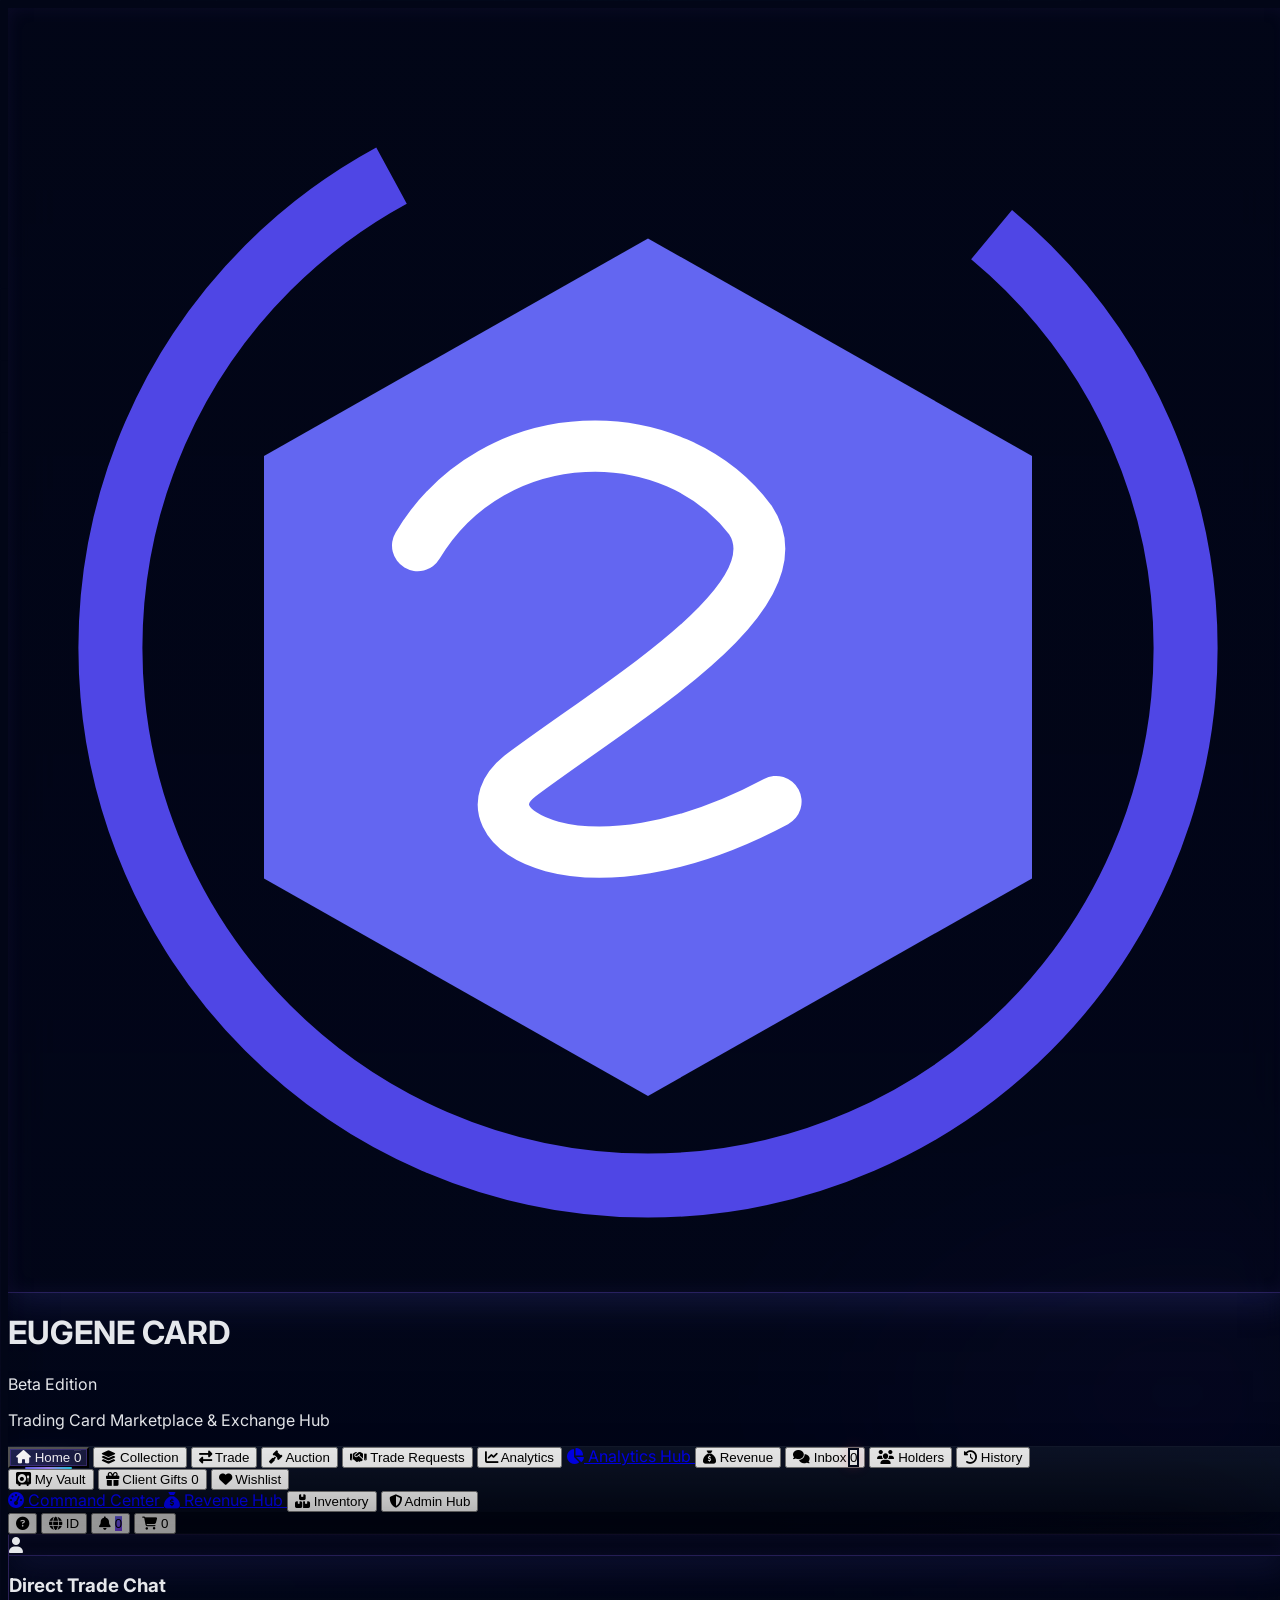
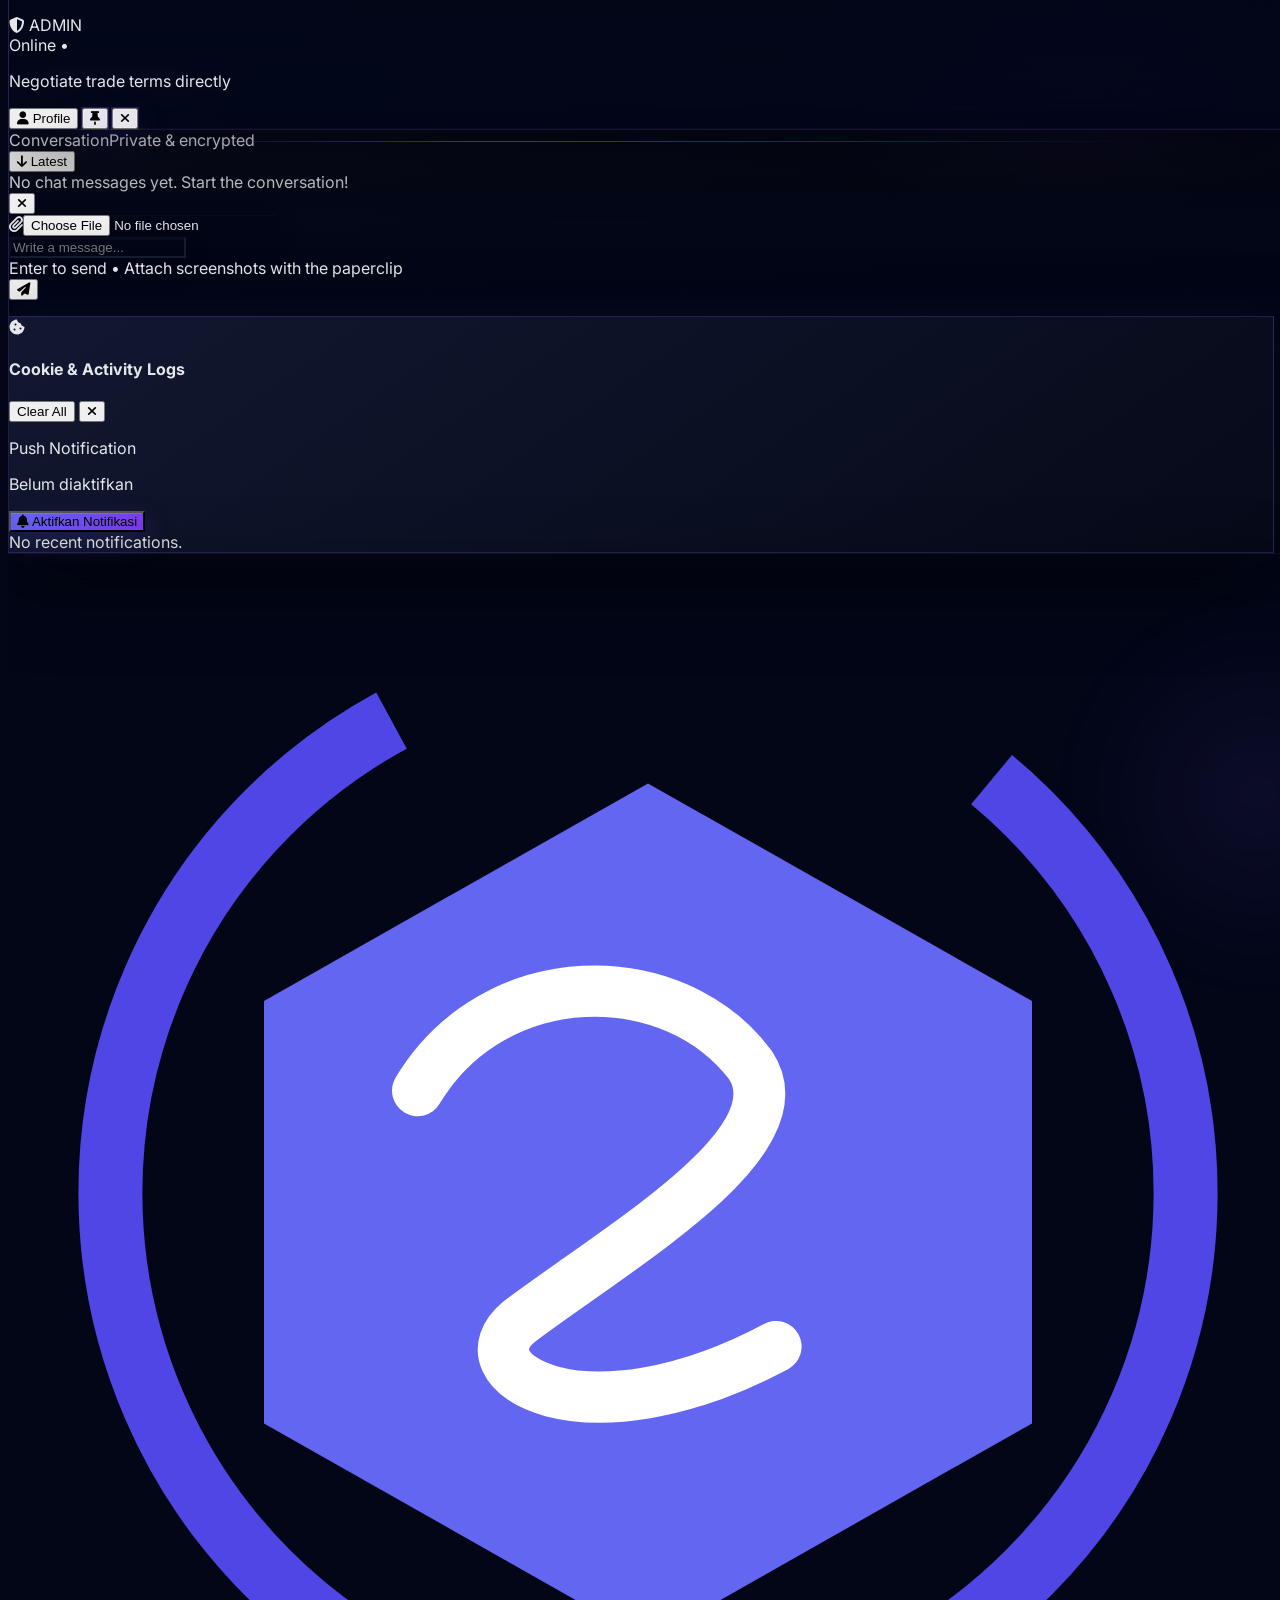
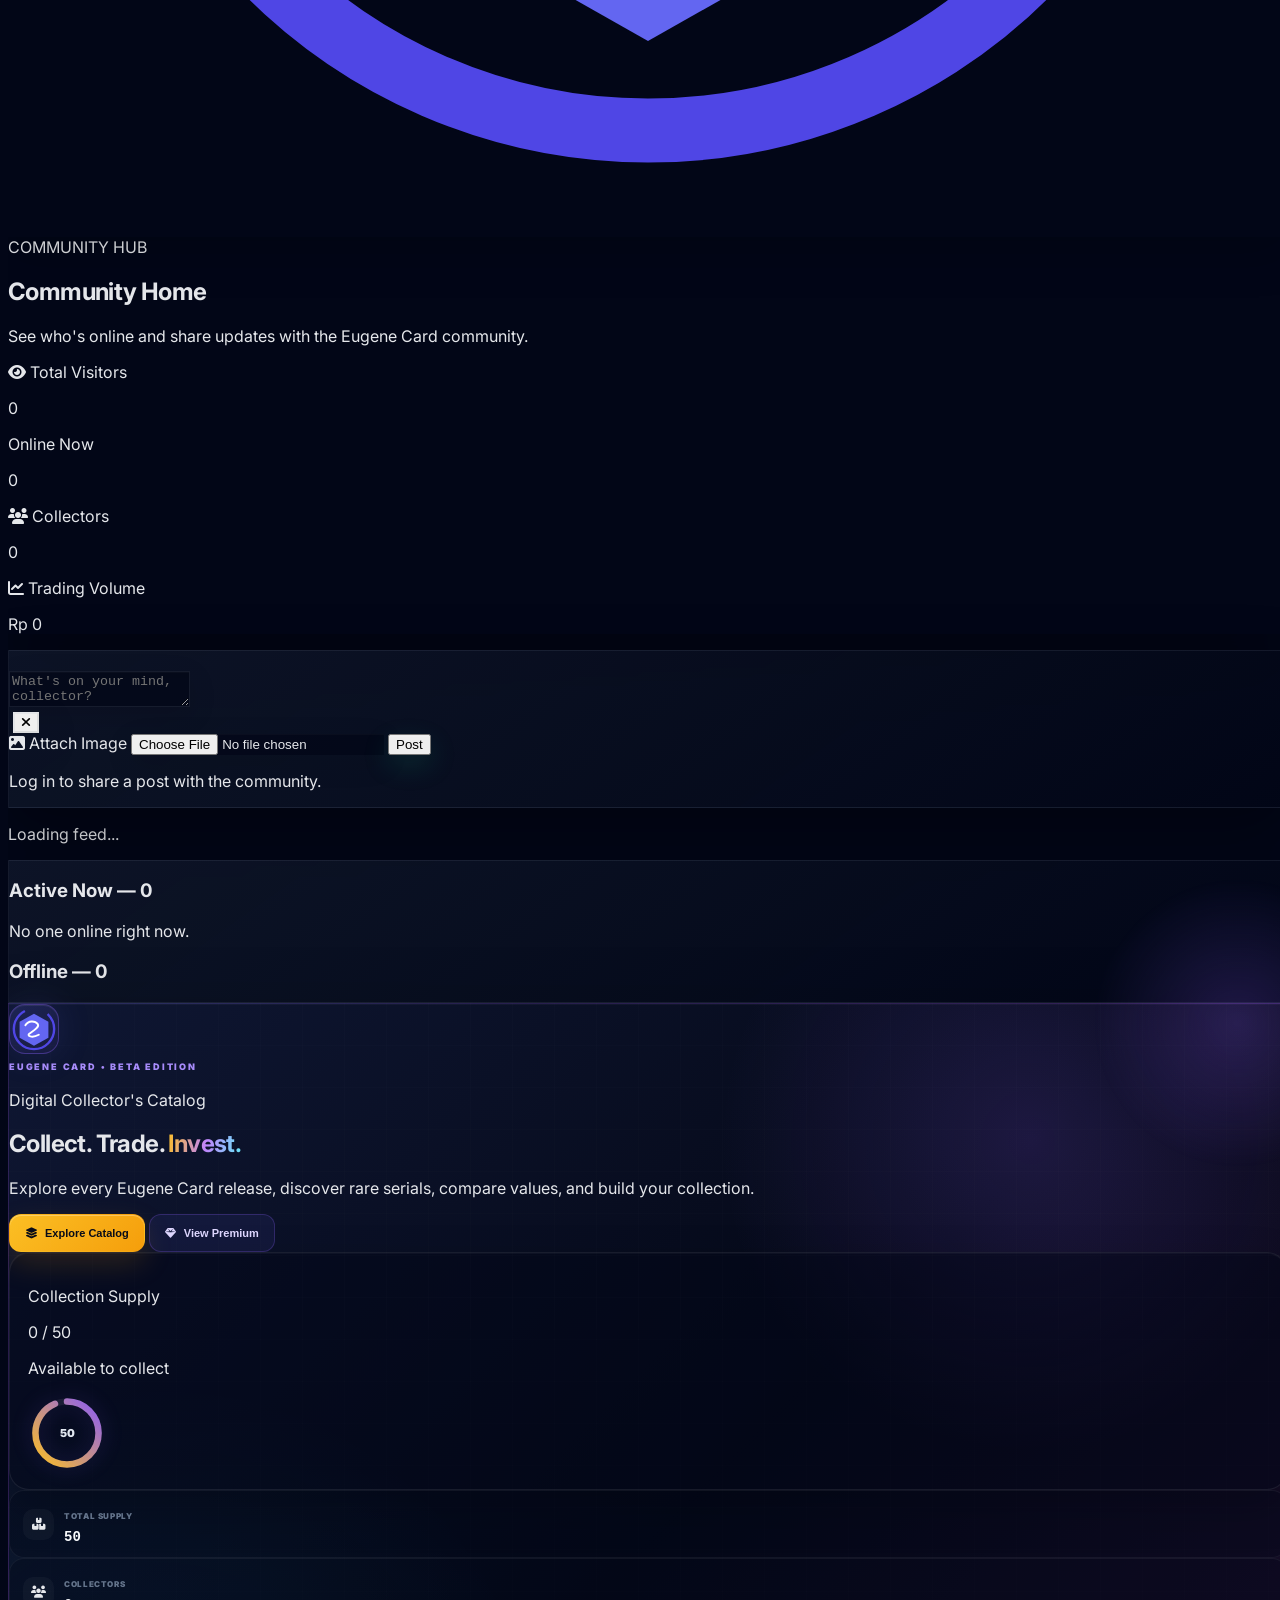
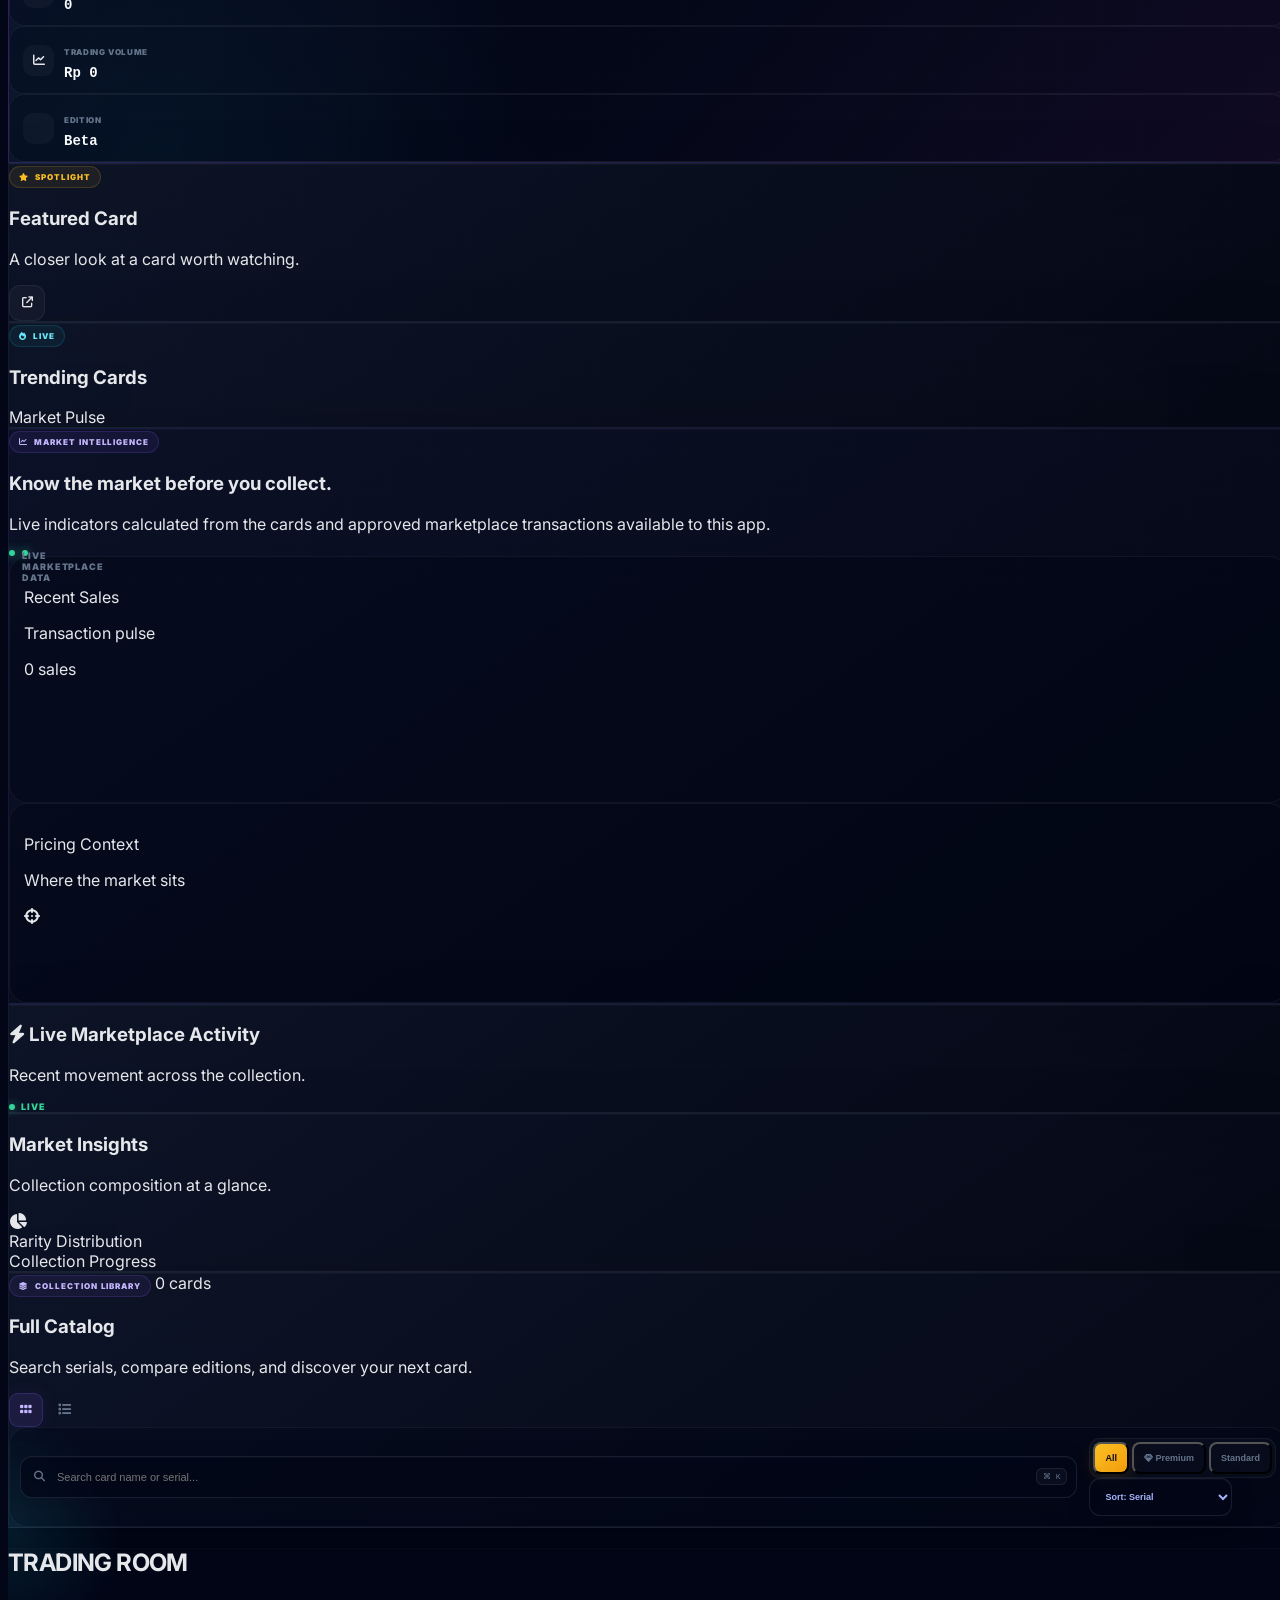
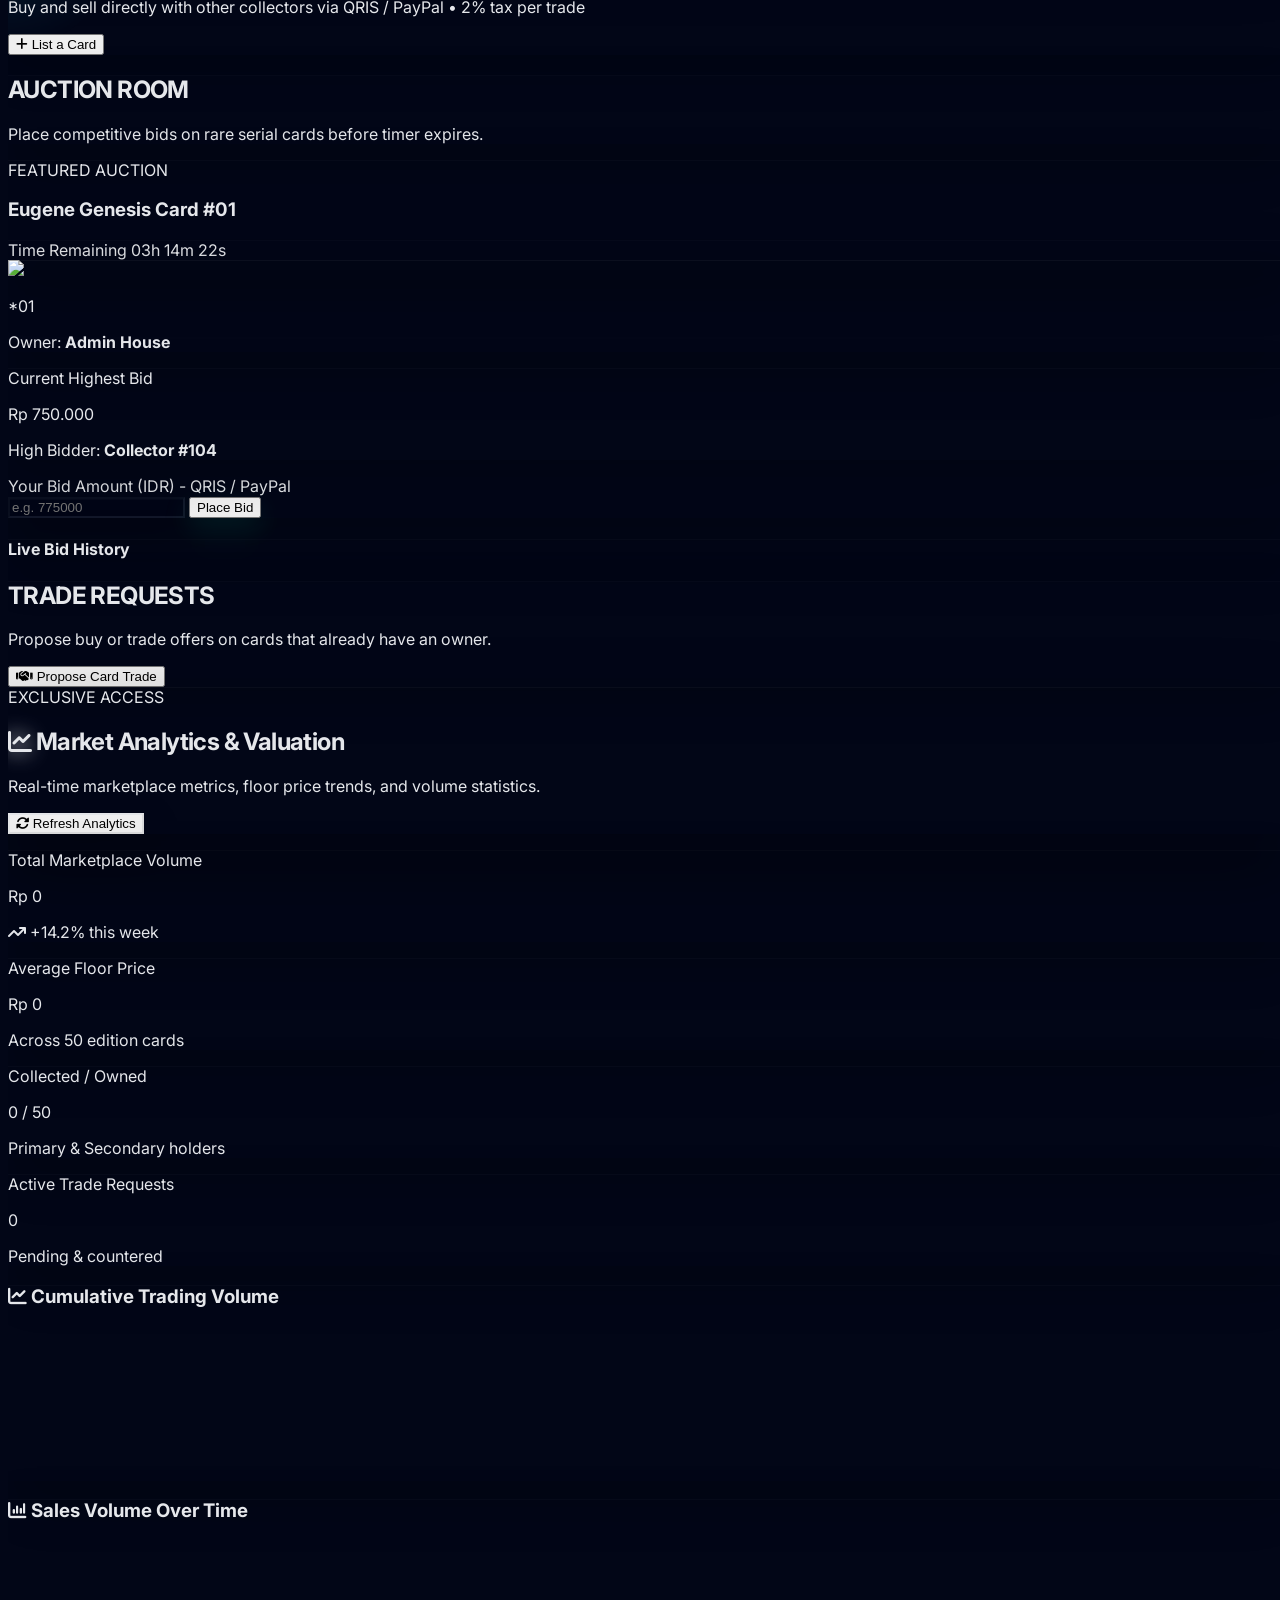
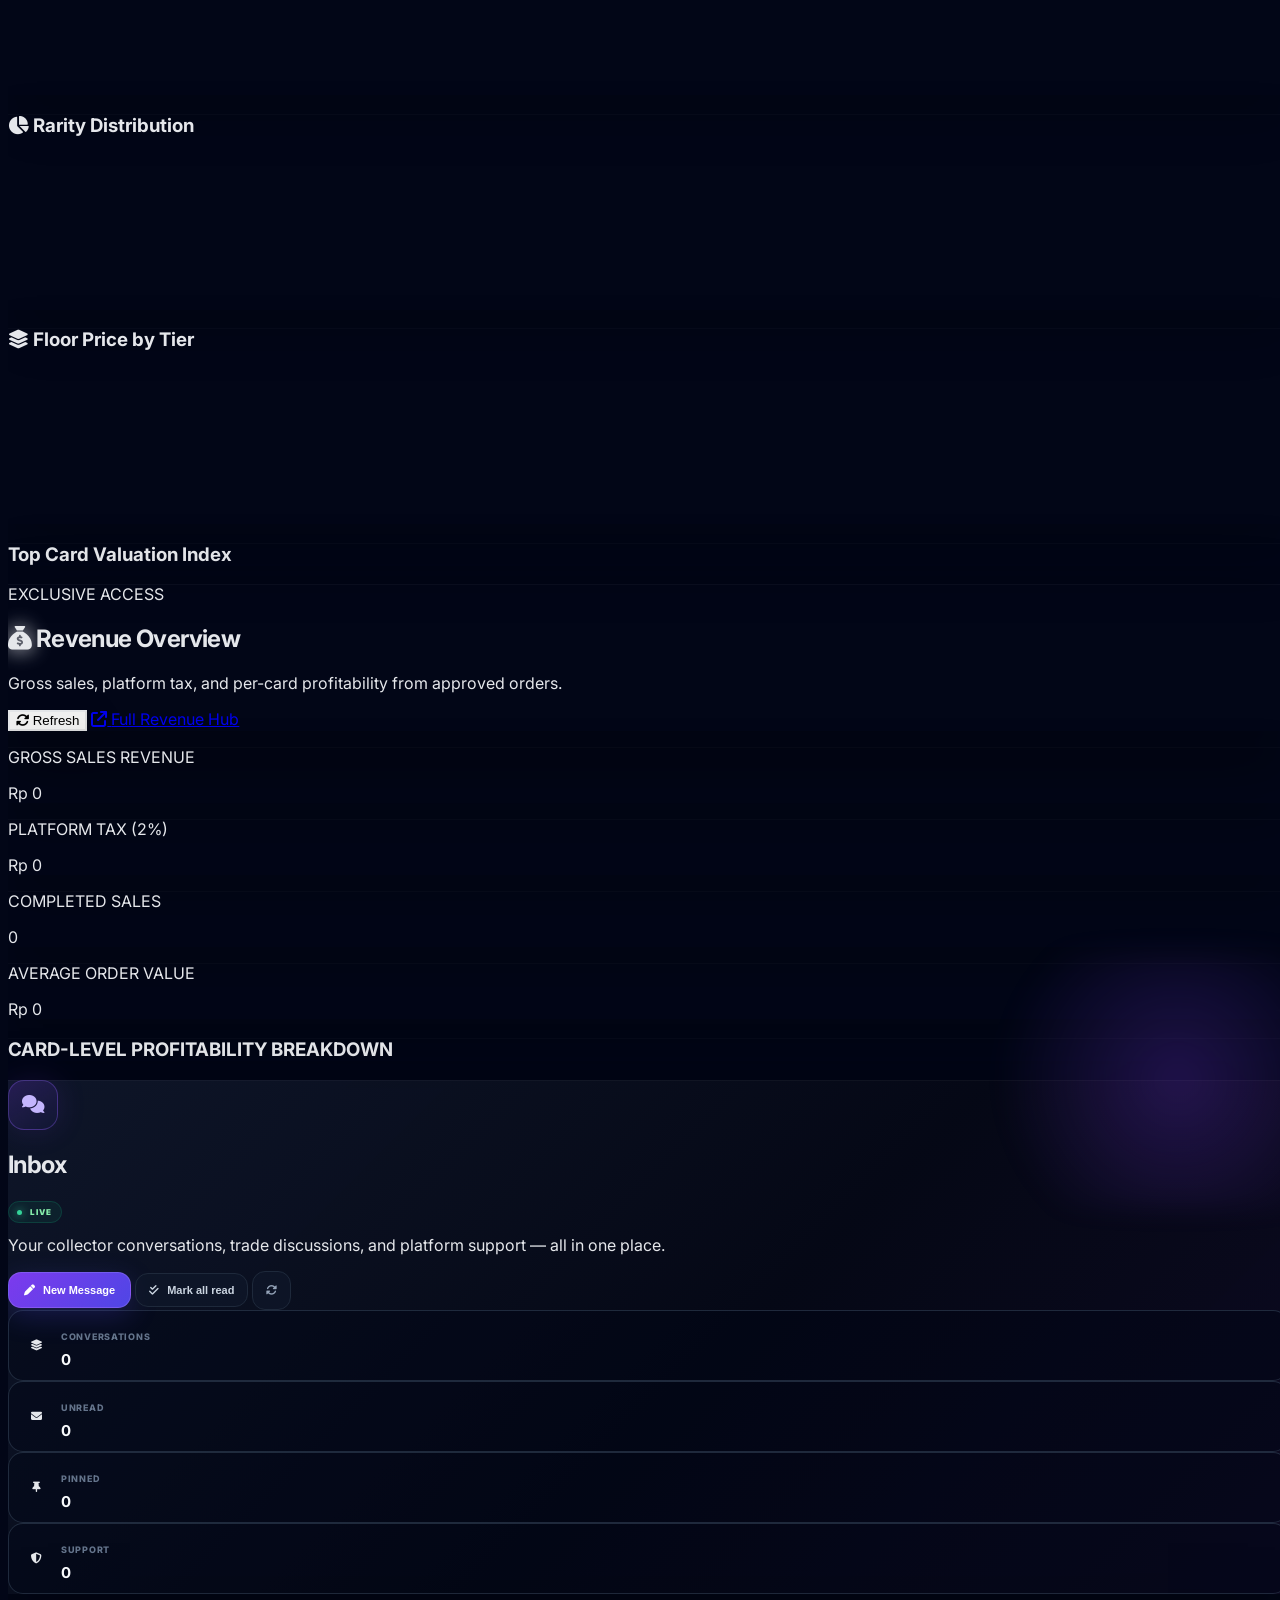
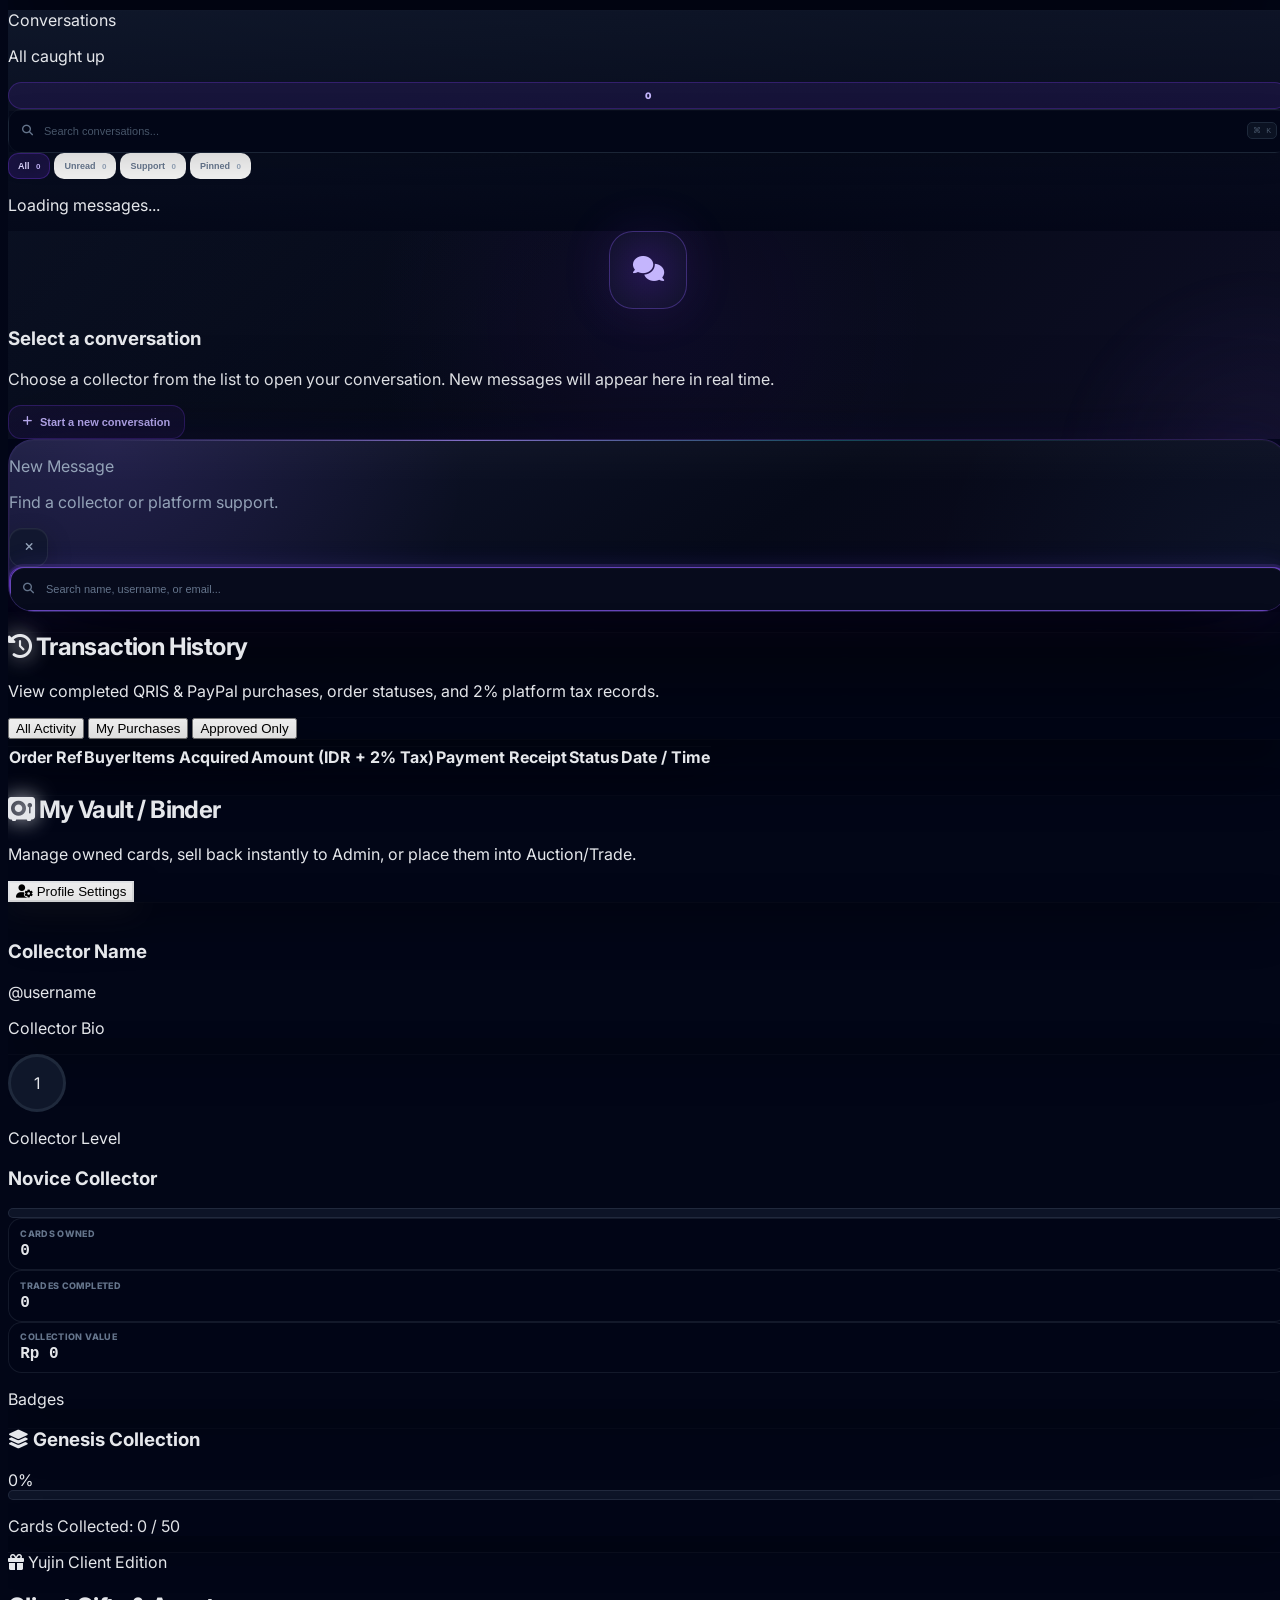
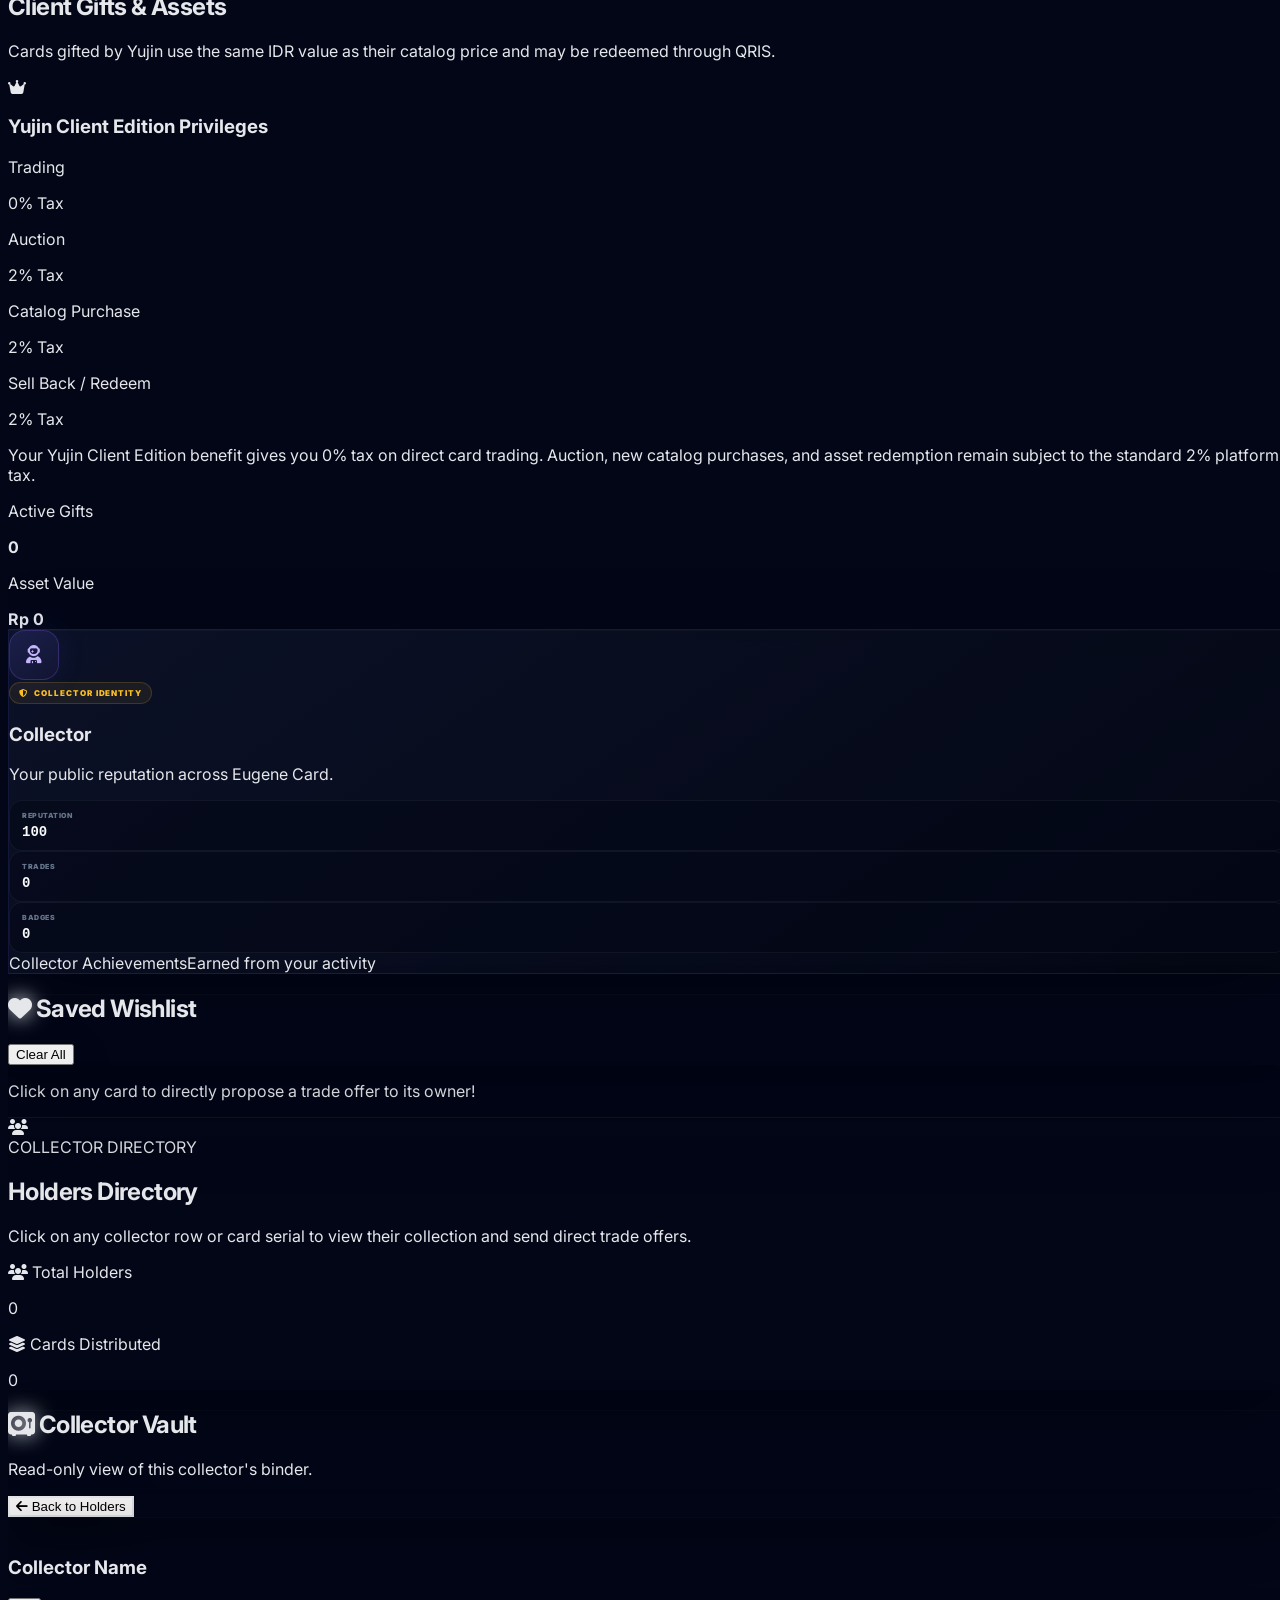
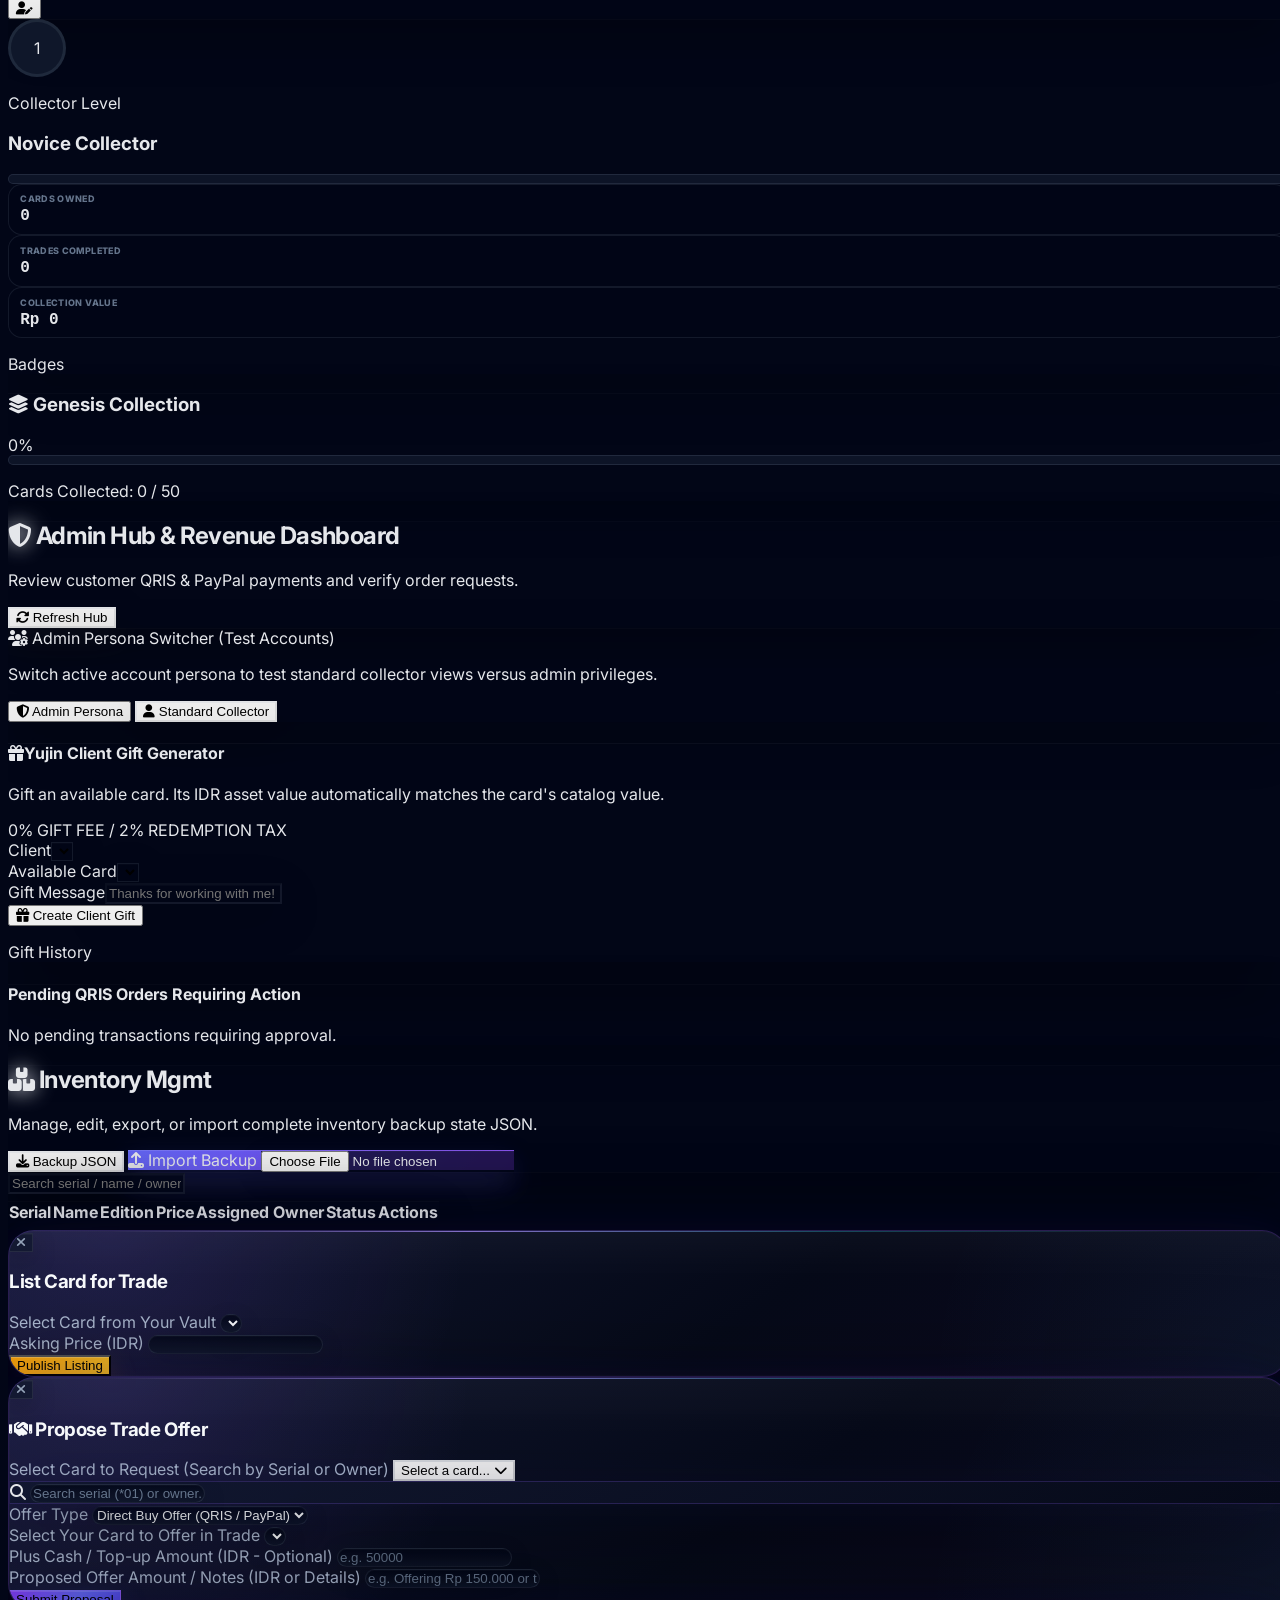
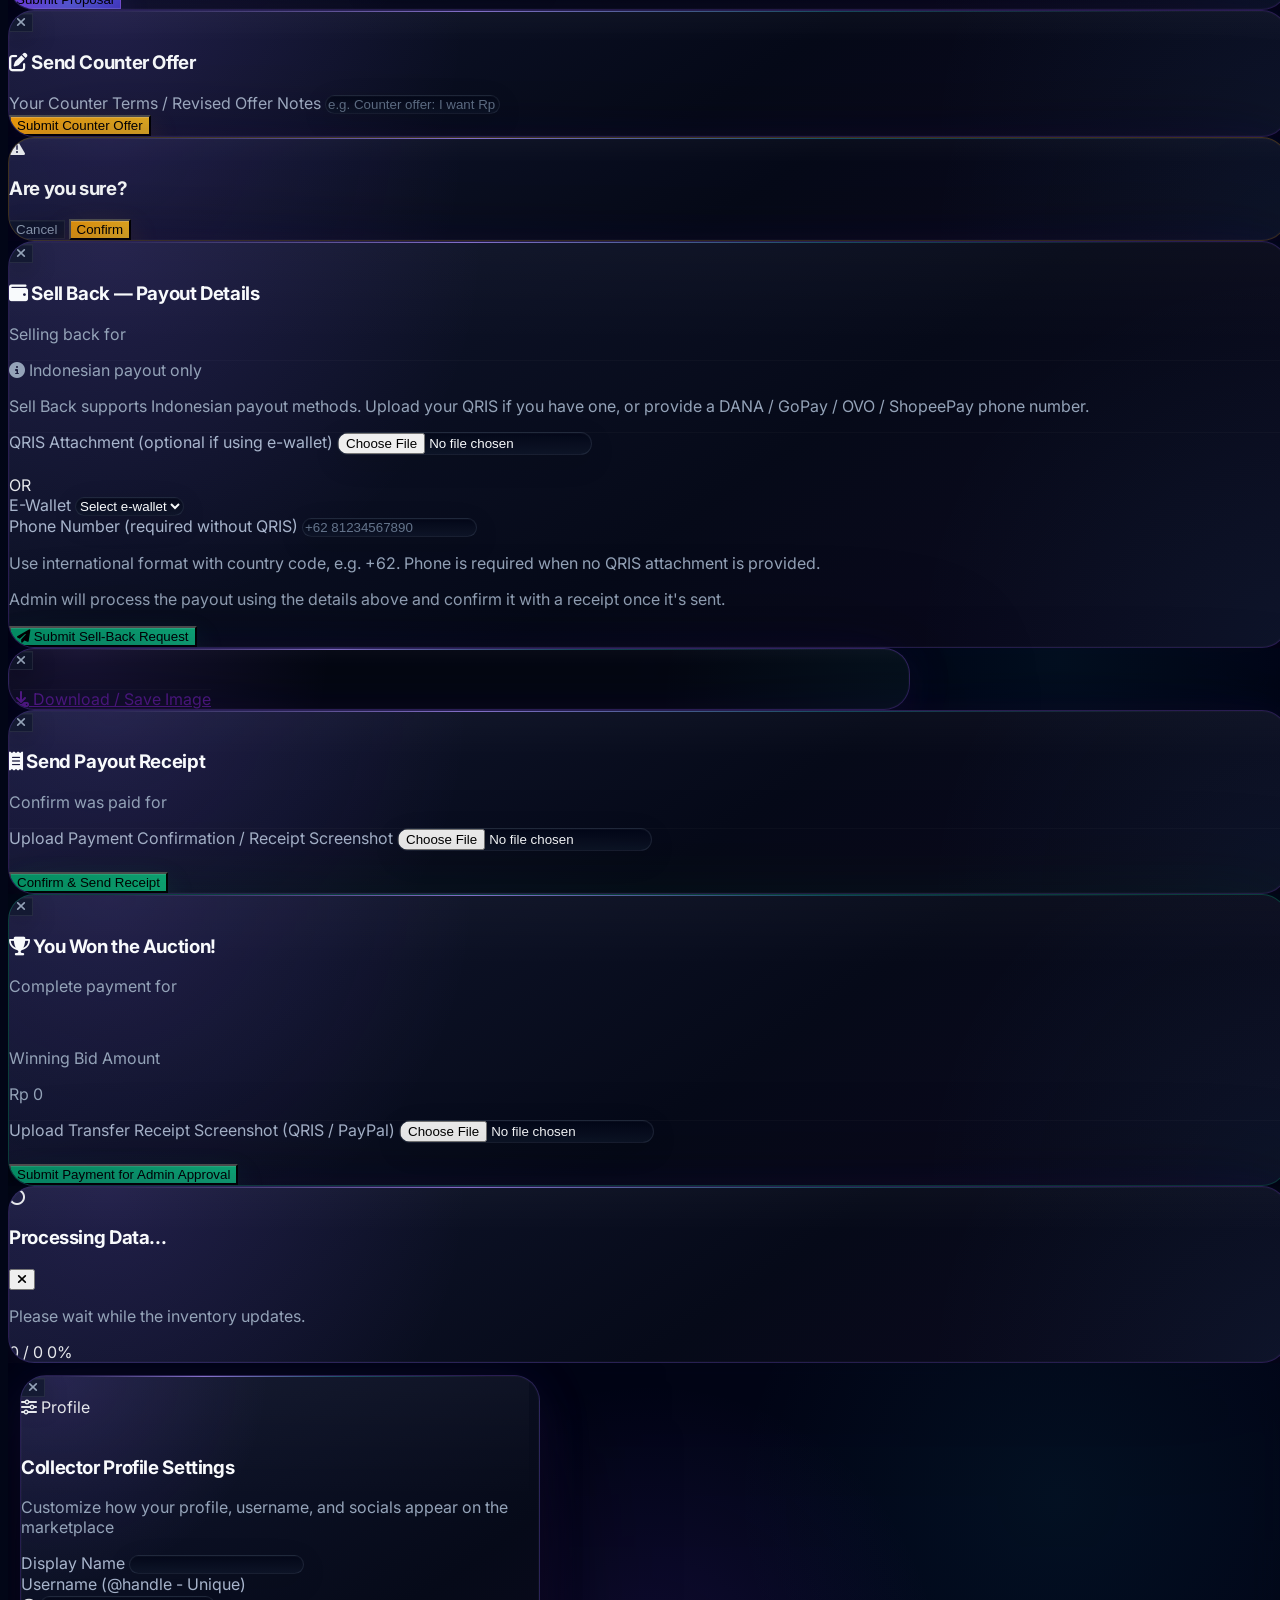
==== commit c6363e1d: "Replace" ====
--- a/index.html
+++ b/index.html
@@ -1,12 +1,33 @@
 <!DOCTYPE html>
-<html lang="en" class="dark">
+<html lang="id" class="dark">
 <head>
   <meta charset="UTF-8">
   <meta name="viewport" content="width=device-width, initial-scale=1.0">
-  <title>Eugene Card Marketplace | Beta Edition</title>
+  <meta name="theme-color" content="#6366f1">
+  <meta name="mobile-web-app-capable" content="yes">
+  <meta name="apple-mobile-web-app-capable" content="yes">
+  <meta name="apple-mobile-web-app-status-bar-style" content="black-translucent">
+  <link rel="manifest" href="./manifest.webmanifest">
+  <link rel="apple-touch-icon" href="./eugene-card-icon-192.png">
+  <title>Eugene Card Marketplace | Premium Beta Edition</title>
 
   <!-- Browser Tab Favicon -->
   <link rel="icon" type="image/svg+xml" href="data:image/svg+xml,<svg xmlns='http://www.w3.org/2000/svg' viewBox='0 0 100 100'><circle cx='50' cy='50' r='42' fill='none' stroke='%234f46e5' stroke-width='5' stroke-dasharray='210 50' transform='rotate(-45 50 50)'/><polygon points='50,18 80,35 80,68 50,85 20,68 20,35' fill='%236366f1'/><path d='M 32 42 C 38 32, 52 32, 58 40 C 62 46, 48 54, 40 60 C 35 64, 45 70, 60 62' fill='none' stroke='%23ffffff' stroke-width='4' stroke-linecap='round'/></svg>">
+
+  <!-- Google Firebase Compatibility SDKs (v10.7.1) -->
+  <script src="https://www.gstatic.com/firebasejs/10.7.1/firebase-app-compat.js"></script>
+  <script src="https://www.gstatic.com/firebasejs/10.7.1/firebase-firestore-compat.js"></script>
+  <script src="https://www.gstatic.com/firebasejs/10.7.1/firebase-auth-compat.js"></script>
+  <script src="https://www.gstatic.com/firebasejs/10.7.1/firebase-messaging-compat.js"></script>
+  <script src="https://www.gstatic.com/firebasejs/10.7.1/firebase-analytics-compat.js"></script>
+  <!-- PAYPAL JS SDK — uses the PUBLIC Client ID only. This is safe to expose in the
+       browser by design (that's how PayPal's own JS SDK works). The Secret Key is
+       NEVER placed in this file — see the note near PAYPAL_CLIENT_ID below for why. -->
+  <script src="https://www.paypal.com/sdk/js?client-id=BAAoYAiZbWF53NkwmMPFG6k-8ryBxtTILmGAUiLyoeAZRSXze-DcPKkOJ3d8rEfgUPAW8KAva3YF3WRnUo&currency=USD&intent=capture"></script>
+
+  <!-- Chart.js (visual analytics: price/volume history, rarity distribution) -->
+  <script src="https://cdnjs.cloudflare.com/ajax/libs/Chart.js/4.4.4/chart.umd.min.js"></script>
+  <script src="https://cdn.jsdelivr.net/npm/@emailjs/browser@4/dist/email.min.js"></script>
 
   <!-- Tailwind CSS -->
   <script src="https://cdn.tailwindcss.com"></script>
@@ -47,11 +68,1698 @@
     ::-webkit-scrollbar { width: 6px; height: 6px; }
     ::-webkit-scrollbar-track { background: #030712; }
     ::-webkit-scrollbar-thumb { background: #1f2937; border-radius: 9999px; }
+  
+    /* ===== EUGENE CARD UI/UX 2026 PREMIUM UPGRADE ===== */
+    :root {
+      --ec-glow: rgba(245,158,11,.22);
+      --ec-panel: rgba(15,23,42,.72);
+    }
+
+    body {
+      background:
+        radial-gradient(circle at 10% 0%, rgba(99,102,241,.16), transparent 35%),
+        radial-gradient(circle at 90% 10%, rgba(245,158,11,.12), transparent 30%),
+        #030712;
+      overflow-x:hidden;
+    }
+
+    body::before {
+      content:"";
+      position:fixed;
+      inset:0;
+      pointer-events:none;
+      background-image:
+        linear-gradient(rgba(255,255,255,.015) 1px, transparent 1px),
+        linear-gradient(90deg, rgba(255,255,255,.015) 1px, transparent 1px);
+      background-size:40px 40px;
+      mask-image:linear-gradient(to bottom,black,transparent);
+      z-index:-1;
+    }
+
+    .premium-panel {
+      background:linear-gradient(145deg,rgba(15,23,42,.85),rgba(2,6,23,.75));
+      backdrop-filter:blur(18px);
+      border:1px solid rgba(148,163,184,.12);
+      box-shadow:0 20px 60px rgba(0,0,0,.35);
+    }
+
+    button, a, input, select {
+      transition:
+        transform .2s ease,
+        border-color .2s ease,
+        background-color .2s ease,
+        box-shadow .2s ease;
+    }
+
+    button:hover:not(:disabled), a:hover {
+      transform:translateY(-1px);
+    }
+
+    .card-holo-premium,
+    .card-holo-standard {
+      position:relative;
+      overflow:hidden;
+    }
+
+    .card-holo-premium::before,
+    .card-holo-standard::before {
+      content:"";
+      position:absolute;
+      inset:-80%;
+      background:linear-gradient(
+        120deg,
+        transparent 35%,
+        rgba(255,255,255,.12),
+        transparent 65%
+      );
+      transform:translateX(-60%) rotate(20deg);
+      transition:.7s;
+      pointer-events:none;
+    }
+
+    .card-holo-premium:hover::before,
+    .card-holo-standard:hover::before {
+      transform:translateX(60%) rotate(20deg);
+    }
+
+    .card-holo-premium:hover,
+    .card-holo-standard:hover {
+      transform:translateY(-8px) scale(1.02);
+    }
+
+    header {
+      box-shadow:0 10px 40px rgba(0,0,0,.35);
+    }
+
+    nav button {
+      position:relative;
+    }
+
+    nav button.bg-slate-800::after {
+      content:"";
+      position:absolute;
+      bottom:-3px;
+      left:20%;
+      right:20%;
+      height:2px;
+      background:#fbbf24;
+      border-radius:999px;
+    }
+
+    .stat-card {
+      background:linear-gradient(135deg,rgba(30,41,59,.75),rgba(2,6,23,.8));
+      border:1px solid rgba(148,163,184,.15);
+      border-radius:1.25rem;
+      padding:1rem;
+    }
+
+    .empty-state {
+      padding:3rem;
+      text-align:center;
+      border-radius:1.5rem;
+      background:rgba(15,23,42,.6);
+      border:1px dashed rgba(148,163,184,.25);
+    }
+
+    @media(max-width:768px){
+      header nav {
+        order:3;
+        width:100%;
+      }
+
+      main {
+        padding-bottom:90px!important;
+      }
+    }
+
+    .mobile-safe-bottom {
+      padding-bottom:env(safe-area-inset-bottom);
+    }
+
+    /* ===== HOLOGRAPHIC / RARITY / 3D TILT UPGRADE ===== */
+    .card-holo-premium, .card-holo-standard {
+      transform-style: preserve-3d;
+      will-change: transform;
+    }
+
+    /* Rarity frame borders - replaces flat 1px border with a layered gradient edge */
+    .card-holo-premium {
+      border-width: 1.5px;
+      border-image: linear-gradient(135deg, #fbbf24, #f59e0b 35%, #7c3aed 70%, #fbbf24) 1;
+    }
+    .card-holo-standard {
+      border-width: 1.5px;
+      border-image: linear-gradient(135deg, #60a5fa, #3b82f6 50%, #1d4ed8) 1;
+    }
+
+    /* Animated rainbow holo sweep sitting above the base ::before shine, premium only.
+       --holo-x / --holo-y are set by setupCardTiltEffect() on pointer move, so the
+       sheen tracks the cursor like a real foil card. */
+    .card-holo-premium::after {
+      content:"";
+      position:absolute;
+      inset:0;
+      background: radial-gradient(circle at var(--holo-x,50%) var(--holo-y,50%),
+        rgba(251,191,36,.35), rgba(124,58,237,.28) 30%, rgba(59,130,246,.22) 55%, transparent 75%);
+      mix-blend-mode: color-dodge;
+      opacity:0;
+      transition: opacity .35s ease;
+      pointer-events:none;
+      border-radius: inherit;
+    }
+    .card-holo-premium:hover::after { opacity:.55; }
+
+    /* Serial number "engraving" effect */
+    .serial-engraved {
+      text-shadow: 0 1px 0 rgba(255,255,255,.18), 0 -1px 1px rgba(0,0,0,.7);
+      letter-spacing: 0.03em;
+    }
+
+    /* ===== PREMIUM "OWN THIS" CARD UPGRADE ===== */
+    /* Continuous ambient glow pulse so premium cards read as premium at rest, not just on hover */
+    @keyframes premiumAmbientGlow {
+      0%, 100% { box-shadow: 0 0 20px rgba(245,158,11,.18), 0 0 0px rgba(124,58,237,0); }
+      50% { box-shadow: 0 0 32px rgba(245,158,11,.32), 0 0 18px rgba(124,58,237,.18); }
+    }
+    .card-holo-premium { animation: premiumAmbientGlow 3.2s ease-in-out infinite; }
+
+    /* Diagonal foil sweep — an actual layered element (not just hover ::before) so foil cards
+       always look "alive". Sits above artwork, below text via z-index ordering in markup. */
+    .foil-sweep {
+      position:absolute; inset:0; overflow:hidden; pointer-events:none; border-radius:inherit; z-index:1;
+    }
+    .foil-sweep::before {
+      content:"";
+      position:absolute; top:-60%; left:-60%; width:220%; height:220%;
+      background: linear-gradient(115deg,
+        transparent 42%,
+        rgba(255,255,255,.10) 47%,
+        rgba(251,191,36,.38) 50%,
+        rgba(167,139,250,.22) 52%,
+        rgba(255,255,255,.10) 55%,
+        transparent 60%);
+      animation: foilSweep 5s linear infinite;
+    }
+    @keyframes foilSweep {
+      0% { transform: translate(-15%, -8%) rotate(18deg); }
+      100% { transform: translate(15%, 8%) rotate(18deg); }
+    }
+
+    /* Rarity corner ribbon for premium cards */
+    .rarity-ribbon {
+      position:absolute; top:8px; right:-26px; z-index:3;
+      background: linear-gradient(90deg,#f59e0b,#fbbf24);
+      color:#1c1206; font-size:8px; font-weight:900; letter-spacing:.06em;
+      padding:2px 28px; transform:rotate(40deg);
+      box-shadow:0 2px 8px rgba(0,0,0,.4);
+      pointer-events:none;
+    }
+
+    /* Embossed metallic serial text for premium cards */
+    .serial-embossed-premium {
+      background: linear-gradient(135deg,#fde68a 0%,#f59e0b 35%,#fffbeb 50%,#f59e0b 65%,#fde68a 100%);
+      -webkit-background-clip: text; background-clip: text; color: transparent;
+      filter: drop-shadow(0 1px 0 rgba(255,255,255,.3)) drop-shadow(0 -1px 1px rgba(0,0,0,.65));
+    }
+
+    /* Reflective glass sheen strip across the artwork frame */
+    .glass-sheen { position:relative; overflow:hidden; }
+    .glass-sheen::after {
+      content:""; position:absolute; inset:0; z-index:2; pointer-events:none;
+      background: linear-gradient(100deg, transparent 30%, rgba(255,255,255,.10) 45%, transparent 60%);
+    }
+
+    @media (prefers-reduced-motion: reduce) {
+      .card-holo-premium { animation: none !important; }
+      .foil-sweep::before { animation: none !important; }
+    }
+
+    /* Rarity star row */
+    .rarity-stars i { font-size: 8px; }
+
+    /* Collector level ring */
+    .level-ring {
+      width: 3.25rem; height: 3.25rem;
+      border-radius: 9999px;
+      display:flex; align-items:center; justify-content:center;
+      background: conic-gradient(#fbbf24 calc(var(--pct,0) * 1%), rgba(51,65,85,.6) 0);
+      padding: 3px;
+    }
+    .level-ring-inner {
+      width:100%; height:100%; border-radius:9999px;
+      background:#0f172a; display:flex; flex-direction:column; align-items:center; justify-content:center;
+    }
+
+    /* Badge chip */
+    .badge-chip {
+      display:inline-flex; align-items:center; gap:.3rem;
+      font-size: 9px; font-weight: 800;
+      padding: .28rem .55rem;
+      border-radius: 999px;
+      background: rgba(15,23,42,.85);
+      border: 1px solid rgba(148,163,184,.2);
+      color: #cbd5e1;
+      white-space: nowrap;
+    }
+    .badge-chip.badge-gold { color:#fbbf24; border-color: rgba(251,191,36,.35); background: rgba(120,53,15,.25); }
+    .badge-chip.badge-rose { color:#fb7185; border-color: rgba(251,113,133,.35); background: rgba(76,5,25,.25); }
+    .badge-chip.badge-cyan { color:#22d3ee; border-color: rgba(34,211,238,.35); background: rgba(8,51,68,.25); }
+    .badge-chip.badge-locked { color:#475569; border-color: rgba(71,85,105,.3); background: rgba(15,23,42,.5); }
+
+    /* Generic progress bar */
+    .progress-track {
+      width:100%; height:.5rem; border-radius:999px;
+      background: rgba(15,23,42,.9);
+      border: 1px solid rgba(148,163,184,.15);
+      overflow:hidden;
+    }
+    .progress-fill {
+      height:100%; border-radius:999px;
+      background: linear-gradient(90deg, #f59e0b, #fbbf24);
+      transition: width .5s ease;
+    }
+
+    /* Market profile stat row */
+    .mp-stat { background: rgba(2,6,23,.6); border:1px solid rgba(148,163,184,.12); border-radius: .85rem; padding: .55rem .7rem; }
+    .mp-stat span.mp-label { display:block; font-size: 9px; font-weight:800; text-transform:uppercase; letter-spacing:.04em; color:#64748b; }
+    .mp-stat strong.mp-value { font-family: 'JetBrains Mono', monospace; }
+
+    @media (prefers-reduced-motion: reduce) {
+      .card-holo-premium, .card-holo-standard, .card-holo-premium::before, .card-holo-standard::before, .card-holo-premium::after {
+        transition: none !important;
+        transform: none !important;
+      }
+    }
+  
+    /* PWA install prompt helper */
+    #pwa-install-hint { position:fixed; left:50%; bottom:18px; transform:translate(-50%, 20px); opacity:0; pointer-events:none; z-index:10050; transition:opacity .2s ease, transform .2s ease; }
+    #pwa-install-hint.show { opacity:1; transform:translate(-50%,0); pointer-events:auto; }
+    @media (max-width:640px){ #pwa-install-hint{ width:calc(100vw - 24px); } }
   </style>
-  <link rel="stylesheet" href="css/ui-2.0.css">
-  <link rel="stylesheet" href="css/ui-3.0.css">
+
+<style id="eugene-inbox-premium-css">
+.inbox-premium{position:relative}
+.inbox-hero,.inbox-shell,.inbox-modal{background:linear-gradient(135deg,rgba(15,23,42,.94),rgba(5,8,22,.98) 55%,rgba(13,10,34,.94));box-shadow:0 24px 80px rgba(0,0,0,.28),inset 0 1px 0 rgba(255,255,255,.025)}
+.inbox-hero{min-height:170px}
+.inbox-hero-glow{position:absolute;width:460px;height:260px;right:-120px;top:-130px;background:radial-gradient(circle,rgba(124,58,237,.25),transparent 68%);filter:blur(12px);pointer-events:none}
+.inbox-icon-box{width:48px;height:48px;border-radius:16px;display:flex;align-items:center;justify-content:center;color:#c4b5fd;background:linear-gradient(145deg,rgba(124,58,237,.22),rgba(79,70,229,.06));border:1px solid rgba(139,92,246,.35);box-shadow:0 0 30px rgba(124,58,237,.14);font-size:18px}
+.inbox-live-pill{font-size:8px;font-weight:900;letter-spacing:.14em;color:#86efac;background:rgba(16,185,129,.08);border:1px solid rgba(16,185,129,.2);padding:5px 8px;border-radius:999px}.inbox-live-pill span{display:inline-block;width:5px;height:5px;background:#34d399;border-radius:50%;margin-right:5px;box-shadow:0 0 8px #34d399}
+.inbox-primary-btn,.inbox-ghost-btn,.inbox-secondary-btn,.inbox-icon-btn{border-radius:13px;font-size:11px;font-weight:900;display:inline-flex;align-items:center;justify-content:center;gap:8px;transition:.2s ease}
+.inbox-primary-btn{padding:11px 15px;color:#fff;background:linear-gradient(135deg,#7c3aed,#4f46e5);border:1px solid rgba(167,139,250,.35);box-shadow:0 8px 28px rgba(79,70,229,.24)}.inbox-primary-btn:hover{transform:translateY(-1px);filter:brightness(1.08)}
+.inbox-ghost-btn{padding:10px 13px;color:#cbd5e1;background:rgba(15,23,42,.7);border:1px solid #1e293b}.inbox-ghost-btn:hover,.inbox-icon-btn:hover{border-color:rgba(139,92,246,.45);color:#fff;background:rgba(30,41,59,.85)}
+.inbox-icon-btn{width:39px;height:39px;color:#94a3b8;background:rgba(15,23,42,.7);border:1px solid #1e293b}
+.inbox-stat{display:flex;align-items:center;gap:10px;padding:11px 12px;border-radius:15px;background:rgba(2,6,23,.42);border:1px solid rgba(51,65,85,.6)}.inbox-stat p{font-size:9px;font-weight:800;color:#64748b;text-transform:uppercase;letter-spacing:.08em}.inbox-stat strong{display:block;color:#f8fafc;font-size:15px;line-height:1.2;margin-top:2px}.stat-icon{width:30px;height:30px;border-radius:10px;display:flex;align-items:center;justify-content:center;font-size:11px}
+.inbox-shell{background-color:#050817}.inbox-sidebar{background:linear-gradient(180deg,rgba(15,23,42,.74),rgba(2,6,23,.76))}.inbox-thread-list{max-height:650px;overflow-y:auto}.inbox-thread-list::-webkit-scrollbar{width:5px}.inbox-thread-list::-webkit-scrollbar-thumb{background:#27324a;border-radius:99px}
+.inbox-search-wrap{height:42px;display:flex;align-items:center;position:relative;background:rgba(2,6,23,.68);border:1px solid #1e293b;border-radius:13px;transition:.2s}.inbox-search-wrap:focus-within{border-color:rgba(124,58,237,.65);box-shadow:0 0 0 3px rgba(124,58,237,.08),0 0 25px rgba(124,58,237,.08)}.inbox-search-wrap i{position:absolute;left:13px;color:#64748b;font-size:11px}.inbox-search-wrap input{width:100%;height:100%;background:transparent;border:0;outline:0;color:#e2e8f0;font-size:11px;padding:0 55px 0 35px}.inbox-search-wrap input::placeholder{color:#475569}.inbox-search-wrap kbd{position:absolute;right:10px;font-size:8px;color:#475569;border:1px solid #1e293b;background:#0b1222;padding:3px 5px;border-radius:5px}
+.inbox-filter{white-space:nowrap;border:1px solid transparent;border-radius:10px;padding:7px 9px;color:#64748b;font-size:9px;font-weight:900;transition:.18s}.inbox-filter:hover{color:#cbd5e1;background:rgba(30,41,59,.5)}.inbox-filter.active{color:#ddd6fe;background:rgba(124,58,237,.14);border-color:rgba(124,58,237,.35);box-shadow:inset 0 0 18px rgba(124,58,237,.06)}.inbox-filter b{margin-left:4px;color:#94a3b8;font-size:8px}.inbox-filter.active b{color:#c4b5fd}
+.inbox-count-pill{min-width:28px;height:25px;padding:0 8px;border-radius:999px;display:flex;align-items:center;justify-content:center;color:#c4b5fd;background:rgba(124,58,237,.12);border:1px solid rgba(124,58,237,.28);font-size:9px;font-weight:900}
+.inbox-thread-card{position:relative;border:1px solid rgba(51,65,85,.58);background:linear-gradient(135deg,rgba(15,23,42,.7),rgba(2,6,23,.72));border-radius:16px;padding:12px;transition:.2s ease;overflow:hidden}.inbox-thread-card:hover{transform:translateX(2px);border-color:rgba(124,58,237,.4);background:linear-gradient(135deg,rgba(30,41,59,.78),rgba(10,12,28,.82))}.inbox-thread-card.is-unread{border-color:rgba(124,58,237,.55);box-shadow:0 8px 25px rgba(76,29,149,.12)}.inbox-thread-card.is-active{background:linear-gradient(135deg,rgba(91,33,182,.18),rgba(30,41,59,.58));border-color:rgba(139,92,246,.72);box-shadow:0 0 0 1px rgba(139,92,246,.1),0 10px 35px rgba(76,29,149,.15)}
+.inbox-empty-stage{align-items:center;justify-content:center;background:radial-gradient(circle at 50% 42%,rgba(76,29,149,.11),transparent 42%),linear-gradient(135deg,rgba(2,6,23,.25),rgba(15,23,42,.3))}.inbox-empty-orb{width:76px;height:76px;margin:auto;border-radius:24px;display:flex;align-items:center;justify-content:center;color:#c4b5fd;font-size:25px;background:radial-gradient(circle,rgba(124,58,237,.22),rgba(30,41,59,.22));border:1px solid rgba(139,92,246,.35);box-shadow:0 0 50px rgba(124,58,237,.14)}.inbox-secondary-btn{padding:10px 14px;color:#c4b5fd;background:rgba(124,58,237,.08);border:1px solid rgba(124,58,237,.28)}
+.inbox-modal{background:rgba(8,12,27,.97);backdrop-filter:blur(24px)}
+#inbox-unread-badge{z-index:3;box-shadow:0 0 0 2px #020617,0 0 14px rgba(244,63,94,.45);animation:inboxBadgePulse 2s infinite}@keyframes inboxBadgePulse{0%,100%{box-shadow:0 0 0 2px #020617,0 0 10px rgba(244,63,94,.35)}50%{box-shadow:0 0 0 2px #020617,0 0 20px rgba(244,63,94,.62)}}
+@media(max-width:640px){.inbox-primary-btn span,.inbox-ghost-btn span{display:none}.inbox-primary-btn{width:40px;height:39px;padding:0}.inbox-ghost-btn{width:40px;height:39px;padding:0}.inbox-stat{padding:9px}.inbox-thread-list{max-height:520px}}
+</style>
+<style id="eugene-global-premium-overhaul">
+/* Eugene Card — Global Premium Surface System */
+body.premium-global {
+  --ec-bg: #020617;
+  --ec-panel: rgba(9,15,31,.78);
+  --ec-panel-2: rgba(13,20,42,.72);
+  --ec-border: rgba(148,163,184,.14);
+  --ec-border-hi: rgba(139,92,246,.35);
+  --ec-purple: #8b5cf6;
+  --ec-indigo: #6366f1;
+  --ec-cyan: #22d3ee;
+  --ec-gold: #fbbf24;
+  --ec-green: #34d399;
+  --ec-shadow: 0 22px 70px rgba(0,0,0,.38);
+  background:
+    radial-gradient(900px 520px at 10% -10%, rgba(99,102,241,.14), transparent 62%),
+    radial-gradient(800px 520px at 92% 6%, rgba(139,92,246,.12), transparent 58%),
+    radial-gradient(900px 620px at 50% 100%, rgba(14,165,233,.055), transparent 62%),
+    #020617 !important;
+  color:#e5e7eb;
+}
+
+body.premium-global::before {
+  content:"";
+  position:fixed;
+  inset:0;
+  pointer-events:none;
+  z-index:-1;
+  opacity:.22;
+  background-image:
+    linear-gradient(rgba(148,163,184,.045) 1px, transparent 1px),
+    linear-gradient(90deg, rgba(148,163,184,.045) 1px, transparent 1px);
+  background-size:72px 72px;
+  mask-image:linear-gradient(to bottom, black, transparent 88%);
+}
+
+body.premium-global header {
+  background:linear-gradient(180deg, rgba(2,6,23,.96), rgba(2,6,23,.78)) !important;
+  border-bottom:1px solid rgba(139,92,246,.16) !important;
+  box-shadow:0 16px 60px rgba(0,0,0,.42), inset 0 -1px 0 rgba(255,255,255,.025) !important;
+  backdrop-filter:blur(24px) saturate(150%) !important;
+}
+
+body.premium-global header > div:first-child {
+  position:relative;
+}
+body.premium-global header > div:first-child::after {
+  content:"";
+  position:absolute;
+  left:12%; right:12%; bottom:-13px;
+  height:1px;
+  background:linear-gradient(90deg,transparent,rgba(139,92,246,.5),rgba(34,211,238,.25),transparent);
+  filter:blur(.2px);
+}
+
+body.premium-global header .w-10.h-10,
+body.premium-global header .w-12.h-12 {
+  box-shadow:0 0 0 1px rgba(139,92,246,.22), 0 10px 34px rgba(99,102,241,.18), inset 0 0 18px rgba(139,92,246,.08) !important;
+}
+
+body.premium-global nav {
+  background:linear-gradient(180deg, rgba(15,23,42,.82), rgba(7,12,28,.72)) !important;
+  border-color:rgba(148,163,184,.13) !important;
+  box-shadow:0 12px 35px rgba(0,0,0,.24), inset 0 1px 0 rgba(255,255,255,.025) !important;
+  backdrop-filter:blur(18px) !important;
+}
+body.premium-global nav button {
+  transition:transform .2s ease, background .2s ease, color .2s ease, box-shadow .2s ease !important;
+}
+body.premium-global nav button:hover {
+  transform:translateY(-1px);
+  background:rgba(99,102,241,.09) !important;
+}
+body.premium-global nav button.bg-slate-800,
+body.premium-global nav button[aria-current="page"] {
+  background:linear-gradient(135deg, rgba(99,102,241,.22), rgba(139,92,246,.12)) !important;
+  color:#fff !important;
+  box-shadow:inset 0 0 0 1px rgba(139,92,246,.28), 0 8px 25px rgba(99,102,241,.12) !important;
+}
+body.premium-global nav button.bg-slate-800::after {
+  background:linear-gradient(90deg,#6366f1,#a78bfa,#22d3ee) !important;
+  box-shadow:0 0 12px rgba(139,92,246,.7) !important;
+}
+
+body.premium-global main {
+  position:relative;
+}
+body.premium-global main::before {
+  content:"";
+  position:absolute;
+  width:420px;height:420px;
+  top:30px; right:-180px;
+  border-radius:50%;
+  background:radial-gradient(circle, rgba(139,92,246,.08), transparent 68%);
+  filter:blur(10px);
+  pointer-events:none;
+}
+
+/* Global premium cards / panels */
+body.premium-global main .bg-slate-900,
+body.premium-global main .bg-slate-950,
+body.premium-global main .bg-slate-800 {
+  box-shadow:0 14px 45px rgba(0,0,0,.20), inset 0 1px 0 rgba(255,255,255,.018) !important;
+}
+body.premium-global main .border-slate-800,
+body.premium-global main .border-slate-700 {
+  border-color:rgba(148,163,184,.12) !important;
+}
+body.premium-global main .rounded-3xl,
+body.premium-global main .rounded-2xl {
+  backdrop-filter:blur(14px) saturate(120%);
+}
+body.premium-global main .rounded-3xl:hover,
+body.premium-global main .rounded-2xl:hover {
+  border-color:rgba(139,92,246,.18);
+}
+
+/* Headings get a subtle editorial hierarchy */
+body.premium-global main h1,
+body.premium-global main h2 {
+  letter-spacing:-.025em;
+}
+body.premium-global main h2 i,
+body.premium-global main h1 i {
+  filter:drop-shadow(0 0 10px currentColor);
+}
+
+/* Inputs */
+body.premium-global input,
+body.premium-global textarea,
+body.premium-global select {
+  background:rgba(2,6,23,.72) !important;
+  border-color:rgba(100,116,139,.22) !important;
+  box-shadow:inset 0 1px 0 rgba(255,255,255,.025), 0 8px 28px rgba(0,0,0,.12) !important;
+  transition:border-color .2s, box-shadow .2s, background .2s !important;
+}
+body.premium-global input:focus,
+body.premium-global textarea:focus,
+body.premium-global select:focus {
+  border-color:rgba(139,92,246,.72) !important;
+  box-shadow:0 0 0 3px rgba(139,92,246,.10), 0 0 28px rgba(99,102,241,.10), inset 0 1px 0 rgba(255,255,255,.03) !important;
+}
+
+/* Buttons */
+body.premium-global main button:not(.no-premium),
+body.premium-global header button:not(.no-premium) {
+  transition:transform .18s ease, box-shadow .18s ease, border-color .18s ease, filter .18s ease !important;
+}
+body.premium-global main button:hover:not(:disabled):not(.no-premium) {
+  filter:brightness(1.07);
+}
+body.premium-global main button:active:not(:disabled) {
+  transform:translateY(1px) scale(.99);
+}
+
+/* Primary-looking Tailwind buttons */
+body.premium-global .bg-indigo-600,
+body.premium-global .bg-indigo-500,
+body.premium-global .bg-violet-600 {
+  background:linear-gradient(135deg,#6366f1,#7c3aed) !important;
+  box-shadow:0 10px 28px rgba(99,102,241,.22), inset 0 1px 0 rgba(255,255,255,.12) !important;
+}
+body.premium-global .bg-emerald-500,
+body.premium-global .bg-emerald-600 {
+  box-shadow:0 10px 28px rgba(16,185,129,.16), inset 0 1px 0 rgba(255,255,255,.12) !important;
+}
+
+/* Tables */
+body.premium-global table {
+  border-collapse:separate;
+  border-spacing:0 7px;
+}
+body.premium-global table tbody tr {
+  background:rgba(15,23,42,.54);
+  box-shadow:0 8px 22px rgba(0,0,0,.14);
+}
+body.premium-global table tbody td:first-child { border-radius:14px 0 0 14px; }
+body.premium-global table tbody td:last-child { border-radius:0 14px 14px 0; }
+
+/* Modals / drawers */
+body.premium-global [role="dialog"],
+body.premium-global .modal,
+body.premium-global #chat-drawer {
+  box-shadow:0 35px 100px rgba(0,0,0,.62), 0 0 0 1px rgba(139,92,246,.08) !important;
+}
+body.premium-global .fixed.inset-0 {
+  backdrop-filter:blur(10px);
+}
+
+/* Toast */
+body.premium-global #toast-container > div,
+body.premium-global .toast {
+  background:linear-gradient(135deg,rgba(15,23,42,.94),rgba(9,14,31,.94)) !important;
+  border-color:rgba(139,92,246,.24) !important;
+  box-shadow:0 18px 50px rgba(0,0,0,.45), 0 0 25px rgba(99,102,241,.10) !important;
+  backdrop-filter:blur(18px);
+}
+
+/* Scrollbars */
+body.premium-global ::-webkit-scrollbar { width:8px; height:8px; }
+body.premium-global ::-webkit-scrollbar-track { background:rgba(2,6,23,.55); }
+body.premium-global ::-webkit-scrollbar-thumb {
+  background:linear-gradient(180deg,rgba(99,102,241,.65),rgba(139,92,246,.5));
+  border-radius:999px;
+  border:2px solid rgba(2,6,23,.7);
+}
+body.premium-global ::-webkit-scrollbar-thumb:hover { background:linear-gradient(180deg,#818cf8,#a78bfa); }
+
+/* Hero sections across every tab */
+body.premium-global main > section > .relative.overflow-hidden,
+body.premium-global main > section > .bg-gradient-to-r,
+body.premium-global main > section > .bg-gradient-to-br {
+  box-shadow:0 24px 70px rgba(0,0,0,.28), inset 0 1px 0 rgba(255,255,255,.035) !important;
+}
+
+/* Stat cards */
+body.premium-global .stat-card {
+  background:linear-gradient(145deg,rgba(17,24,39,.82),rgba(3,7,18,.82)) !important;
+  border-color:rgba(148,163,184,.13) !important;
+  box-shadow:0 15px 38px rgba(0,0,0,.20), inset 0 1px 0 rgba(255,255,255,.025) !important;
+}
+
+/* Premium card hover */
+body.premium-global .card-holo-premium,
+body.premium-global .card-holo-standard {
+  filter:drop-shadow(0 18px 34px rgba(0,0,0,.22));
+}
+
+/* Footer */
+body.premium-global footer {
+  margin-top:2rem;
+  background:linear-gradient(180deg,rgba(2,6,23,.72),rgba(2,6,23,.96)) !important;
+  border-top-color:rgba(139,92,246,.14) !important;
+  box-shadow:0 -20px 60px rgba(0,0,0,.25) !important;
+}
+
+/* Make the whole application breathe */
+body.premium-global main > section {
+  animation:ec-page-in .45s ease both;
+}
+@keyframes ec-page-in {
+  from { opacity:0; transform:translateY(5px); }
+  to { opacity:1; transform:none; }
+}
+
+@media (max-width: 768px) {
+  body.premium-global main { padding-left:12px !important; padding-right:12px !important; }
+  body.premium-global nav { border-radius:16px !important; }
+}
+@media (prefers-reduced-motion: reduce) {
+  body.premium-global * { animation-duration:.001ms !important; transition-duration:.001ms !important; }
+}
+
+</style>
+
+<style id="eugene-home-feed-images-css">
+    /* Home feed images: preserve the complete artwork instead of cropping it.
+       Clicking an image opens the existing full-size image preview modal. */
+    .home-post-image-button {
+      min-height: 180px;
+      display: flex;
+      align-items: center;
+      justify-content: center;
+      cursor: zoom-in;
+      box-shadow: inset 0 1px 0 rgba(255,255,255,.025), 0 14px 35px rgba(0,0,0,.18);
+      transition: border-color .2s ease, box-shadow .2s ease, transform .2s ease;
+    }
+    .home-post-image-button:hover {
+      border-color: rgba(99,102,241,.45);
+      box-shadow: inset 0 1px 0 rgba(255,255,255,.035), 0 18px 45px rgba(0,0,0,.28), 0 0 28px rgba(99,102,241,.08);
+    }
+    .home-post-image {
+      display: block;
+      width: 100%;
+      height: auto;
+      max-height: 560px;
+      min-height: 180px;
+      object-fit: contain;
+      object-position: center;
+    }
+    @media (max-width: 768px) {
+      .home-post-image-button { min-height: 140px; }
+      .home-post-image { min-height: 140px; max-height: 420px; }
+    }
+    @media (prefers-reduced-motion: reduce) {
+      .home-post-image-button { transition: none; }
+    }
+  </style>
+
+  <style id="eugene-premium-modal-system">
+/* =========================================================
+   EUGENE CARD — PREMIUM MODAL SYSTEM
+   Visual-only layer: preserves existing modal IDs, handlers,
+   form fields, Firebase hooks and functionality.
+   ========================================================= */
+
+:root{
+  --ec-modal-bg: rgba(7,11,27,.97);
+  --ec-modal-bg-2: rgba(12,16,36,.94);
+  --ec-modal-border: rgba(139,92,246,.24);
+  --ec-modal-border-soft: rgba(255,255,255,.075);
+  --ec-modal-purple: #8b5cf6;
+  --ec-modal-indigo: #6366f1;
+  --ec-modal-cyan: #22d3ee;
+  --ec-modal-gold: #fbbf24;
+  --ec-modal-text: #f8fafc;
+  --ec-modal-muted: #94a3b8;
+}
+
+/* Backdrops */
+body.premium-global [id$="-modal"].fixed.inset-0,
+body.premium-global #chat-drawer-overlay,
+body.premium-global #cart-drawer-overlay{
+  background:
+    radial-gradient(circle at 50% 35%, rgba(124,58,237,.12), transparent 34%),
+    radial-gradient(circle at 82% 15%, rgba(34,211,238,.055), transparent 25%),
+    rgba(2,6,23,.78) !important;
+  backdrop-filter: blur(18px) saturate(135%) !important;
+  -webkit-backdrop-filter: blur(18px) saturate(135%) !important;
+}
+
+/* Modal panels — applies to every existing modal without changing markup */
+body.premium-global [id$="-modal"] > div:not(.absolute){
+  position: relative;
+  isolation: isolate;
+  background:
+    linear-gradient(145deg, rgba(18,24,49,.985), rgba(6,10,25,.99) 58%, rgba(13,9,31,.985)) !important;
+  border: 1px solid var(--ec-modal-border) !important;
+  border-radius: 26px !important;
+  box-shadow:
+    0 40px 120px rgba(0,0,0,.72),
+    0 12px 45px rgba(76,29,149,.18),
+    0 0 0 1px rgba(255,255,255,.025) inset,
+    0 0 70px rgba(99,102,241,.055) !important;
+  overflow: hidden;
+}
+
+/* Premium inner light */
+body.premium-global [id$="-modal"] > div:not(.absolute)::before{
+  content:"";
+  position:absolute;
+  inset:0;
+  pointer-events:none;
+  z-index:-1;
+  background:
+    radial-gradient(circle at 8% 0%, rgba(139,92,246,.14), transparent 30%),
+    radial-gradient(circle at 100% 100%, rgba(34,211,238,.055), transparent 28%),
+    linear-gradient(180deg, rgba(255,255,255,.025), transparent 25%);
+}
+
+/* Top edge highlight */
+body.premium-global [id$="-modal"] > div:not(.absolute)::after{
+  content:"";
+  position:absolute;
+  top:0;
+  left:8%;
+  right:8%;
+  height:1px;
+  pointer-events:none;
+  background:linear-gradient(90deg, transparent, rgba(167,139,250,.75), rgba(34,211,238,.28), transparent);
+}
+
+/* Modal typography */
+body.premium-global [id$="-modal"] h3{
+  color: #f8fafc !important;
+  letter-spacing: -.02em;
+}
+
+body.premium-global [id$="-modal"] label{
+  color: #a8b5cc !important;
+}
+
+body.premium-global [id$="-modal"] p{
+  color: #94a3b8;
+}
+
+/* Close buttons — every modal gets the same premium treatment */
+body.premium-global [id$="-modal"] button[onclick*="close"],
+body.premium-global [id$="-modal"] button[onclick*="skip"],
+body.premium-global [id$="-modal"] button[onclick*="Cancel"]{
+  background: rgba(15,23,42,.72) !important;
+  border: 1px solid rgba(255,255,255,.08) !important;
+  color: #94a3b8 !important;
+  box-shadow: 0 8px 25px rgba(0,0,0,.22), inset 0 1px 0 rgba(255,255,255,.035);
+  transition: .2s ease;
+}
+
+body.premium-global [id$="-modal"] button[onclick*="close"]:hover,
+body.premium-global [id$="-modal"] button[onclick*="skip"]:hover,
+body.premium-global [id$="-modal"] button[onclick*="Cancel"]:hover{
+  color:#f8fafc !important;
+  border-color:rgba(139,92,246,.38) !important;
+  background:rgba(139,92,246,.16) !important;
+  box-shadow:0 0 22px rgba(139,92,246,.16);
+  transform:translateY(-1px);
+}
+
+/* Inputs / textareas / selects */
+body.premium-global [id$="-modal"] input:not([type="hidden"]),
+body.premium-global [id$="-modal"] textarea,
+body.premium-global [id$="-modal"] select{
+  background:
+    linear-gradient(180deg, rgba(2,6,23,.78), rgba(15,23,42,.72)) !important;
+  color:#f8fafc !important;
+  border:1px solid rgba(100,116,139,.22) !important;
+  border-radius:14px !important;
+  box-shadow:
+    inset 0 1px 0 rgba(255,255,255,.025),
+    0 5px 20px rgba(0,0,0,.14);
+  transition:border-color .2s ease, box-shadow .2s ease, background .2s ease;
+}
+
+body.premium-global [id$="-modal"] input:not([type="hidden"]):focus,
+body.premium-global [id$="-modal"] textarea:focus,
+body.premium-global [id$="-modal"] select:focus{
+  outline:none !important;
+  border-color:rgba(139,92,246,.72) !important;
+  background:rgba(8,12,29,.95) !important;
+  box-shadow:
+    0 0 0 3px rgba(139,92,246,.10),
+    0 0 30px rgba(99,102,241,.10),
+    inset 0 1px 0 rgba(255,255,255,.035) !important;
+}
+
+/* Placeholder */
+body.premium-global [id$="-modal"] input::placeholder,
+body.premium-global [id$="-modal"] textarea::placeholder{
+  color:#64748b !important;
+}
+
+/* Buttons inside modal — elevate existing color utilities */
+body.premium-global [id$="-modal"] button:not([onclick*="close"]):not([onclick*="skip"]),
+body.premium-global [id$="-modal"] a{
+  transition:transform .18s ease, box-shadow .18s ease, filter .18s ease, border-color .18s ease;
+}
+
+body.premium-global [id$="-modal"] button:not([onclick*="close"]):not([onclick*="skip"]):hover{
+  filter:brightness(1.08);
+  transform:translateY(-1px);
+}
+
+/* Primary action buttons */
+body.premium-global [id$="-modal"] button.bg-purple-600,
+body.premium-global [id$="-modal"] button.bg-indigo-600,
+body.premium-global [id$="-modal"] button.bg-violet-600{
+  background:linear-gradient(135deg,#7c3aed,#6366f1 58%,#4f46e5) !important;
+  border:1px solid rgba(167,139,250,.38) !important;
+  box-shadow:0 12px 30px rgba(99,102,241,.24), inset 0 1px 0 rgba(255,255,255,.12) !important;
+}
+
+/* Amber/gold actions */
+body.premium-global [id$="-modal"] button.bg-amber-500{
+  background:linear-gradient(135deg,#f59e0b,#fbbf24) !important;
+  box-shadow:0 12px 30px rgba(245,158,11,.18), inset 0 1px 0 rgba(255,255,255,.22) !important;
+}
+
+/* Emerald/success actions */
+body.premium-global [id$="-modal"] button.bg-emerald-500,
+body.premium-global [id$="-modal"] button.bg-emerald-600{
+  background:linear-gradient(135deg,#059669,#10b981) !important;
+  box-shadow:0 12px 30px rgba(16,185,129,.16), inset 0 1px 0 rgba(255,255,255,.12) !important;
+}
+
+/* Red/destructive actions */
+body.premium-global [id$="-modal"] button.bg-rose-500,
+body.premium-global [id$="-modal"] button.bg-red-500,
+body.premium-global [id$="-modal"] button.bg-red-600{
+  box-shadow:0 12px 28px rgba(244,63,94,.13), inset 0 1px 0 rgba(255,255,255,.08) !important;
+}
+
+/* Secondary surfaces */
+body.premium-global [id$="-modal"] .bg-slate-950,
+body.premium-global [id$="-modal"] .bg-slate-900\/50,
+body.premium-global [id$="-modal"] .bg-slate-800{
+  box-shadow:inset 0 1px 0 rgba(255,255,255,.025);
+}
+
+/* Cards inside modals */
+body.premium-global [id$="-modal"] .border-slate-800,
+body.premium-global [id$="-modal"] .border-slate-700{
+  border-color:rgba(100,116,139,.20) !important;
+}
+
+body.premium-global [id$="-modal"] .rounded-2xl,
+body.premium-global [id$="-modal"] .rounded-xl{
+  box-shadow:inset 0 1px 0 rgba(255,255,255,.025);
+}
+
+/* Images / QR / card previews */
+body.premium-global [id$="-modal"] img{
+  box-shadow:0 18px 45px rgba(0,0,0,.28);
+}
+
+body.premium-global #image-preview-modal > div:not(.absolute){
+  max-width:min(900px,96vw) !important;
+  background:rgba(5,8,20,.98) !important;
+  border-color:rgba(139,92,246,.34) !important;
+}
+
+body.premium-global #image-preview-img{
+  background:rgba(2,6,23,.9) !important;
+  border-color:rgba(139,92,246,.18) !important;
+}
+
+/* Form section separators */
+body.premium-global [id$="-modal"] hr{
+  border-color:rgba(100,116,139,.16) !important;
+}
+
+/* Scrollbars */
+body.premium-global [id$="-modal"] > div:not(.absolute),
+body.premium-global [id$="-modal"] .overflow-y-auto{
+  scrollbar-width:thin;
+  scrollbar-color:rgba(139,92,246,.38) transparent;
+}
+
+body.premium-global [id$="-modal"] > div:not(.absolute)::-webkit-scrollbar,
+body.premium-global [id$="-modal"] .overflow-y-auto::-webkit-scrollbar{
+  width:7px;
+}
+
+body.premium-global [id$="-modal"] > div:not(.absolute)::-webkit-scrollbar-thumb,
+body.premium-global [id$="-modal"] .overflow-y-auto::-webkit-scrollbar-thumb{
+  background:linear-gradient(#8b5cf6,#4f46e5);
+  border-radius:999px;
+}
+
+/* Specific premium modal identities */
+body.premium-global #generic-confirm-modal > div:not(.absolute){
+  border-color:rgba(251,191,36,.22) !important;
+}
+
+body.premium-global #auction-winner-modal > div:not(.absolute){
+  border-color:rgba(16,185,129,.30) !important;
+  box-shadow:0 40px 120px rgba(0,0,0,.72),0 0 70px rgba(16,185,129,.08) !important;
+}
+
+body.premium-global #complete-profile-modal > div:not(.absolute){
+  border-color:rgba(16,185,129,.22) !important;
+}
+
+body.premium-global #onboarding-modal > div:not(.absolute){
+  border-color:rgba(245,158,11,.22) !important;
+}
+
+body.premium-global #admin-edit-collector-modal > div:not(.absolute){
+  border-color:rgba(244,63,94,.22) !important;
+}
+
+body.premium-global #auth-modal > div:not(.absolute){
+  border-color:rgba(99,102,241,.34) !important;
+  box-shadow:0 40px 120px rgba(0,0,0,.76),0 0 80px rgba(99,102,241,.10) !important;
+}
+
+/* Cart / checkout drawers */
+body.premium-global #cart-drawer{
+  background:
+    linear-gradient(145deg,rgba(18,24,49,.985),rgba(5,8,21,.99)) !important;
+  border-left:1px solid rgba(139,92,246,.24) !important;
+  box-shadow:-35px 0 100px rgba(0,0,0,.62), inset 1px 0 0 rgba(255,255,255,.025) !important;
+}
+
+body.premium-global #cart-drawer .border-slate-800{
+  border-color:rgba(100,116,139,.18) !important;
+}
+
+/* Chat drawer shares the modal visual language */
+body.premium-global #chat-drawer{
+  background:
+    radial-gradient(circle at 85% 5%,rgba(124,58,237,.10),transparent 28%),
+    linear-gradient(145deg,rgba(9,13,31,.99),rgba(3,6,18,.995)) !important;
+  border-left:1px solid rgba(139,92,246,.26) !important;
+  box-shadow:-35px 0 110px rgba(0,0,0,.68), inset 1px 0 0 rgba(255,255,255,.025) !important;
+}
+
+/* Dropdown / floating panels */
+body.premium-global #notification-dropdown,
+body.premium-global #trade-dropdown-menu,
+body.premium-global #owner-dropdown-menu{
+  background:
+    linear-gradient(145deg,rgba(18,24,49,.985),rgba(6,10,25,.99)) !important;
+  border:1px solid rgba(139,92,246,.22) !important;
+  box-shadow:0 28px 80px rgba(0,0,0,.60),0 0 45px rgba(99,102,241,.08) !important;
+  backdrop-filter:blur(24px) saturate(140%) !important;
+}
+
+/* Mobile modal ergonomics */
+@media (max-width: 640px){
+  body.premium-global [id$="-modal"]{
+    padding:12px !important;
+  }
+
+  body.premium-global [id$="-modal"] > div:not(.absolute){
+    width:100% !important;
+    max-width:calc(100vw - 24px) !important;
+    max-height:calc(100vh - 24px) !important;
+    border-radius:22px !important;
+    padding-left:18px !important;
+    padding-right:18px !important;
+  }
+
+  body.premium-global #chat-drawer{
+    width:100% !important;
+    max-width:none !important;
+  }
+}
+
+/* Modal entrance animation — only when visible */
+@keyframes eugeneModalIn{
+  from{opacity:0;transform:translateY(12px) scale(.985)}
+  to{opacity:1;transform:translateY(0) scale(1)}
+}
+
+body.premium-global [id$="-modal"]:not(.hidden) > div:not(.absolute){
+  animation:eugeneModalIn .22s cubic-bezier(.2,.8,.2,1) both;
+}
+
+/* Reduce motion */
+@media (prefers-reduced-motion: reduce){
+  body.premium-global [id$="-modal"]:not(.hidden) > div:not(.absolute){
+    animation:none !important;
+  }
+}
+</style>
+    <style id="eugene-push-notification-ui">
+      #notification-dropdown{max-width:calc(100vw - 1rem);}
+      #notification-list > div{cursor:default;}
+      #notification-list > div:hover{background:rgba(15,23,42,.82);}
+      @media(max-width:640px){
+        #notification-dropdown{left:8px;right:8px;top:72px;width:auto !important;max-width:none;}
+        #enable-push-notifications-btn{font-size:8px;padding:.45rem .6rem;}
+      }
+    </style>
+
+
+<style id="eugene-client-gifts-system">
+.client-gift-card{position:relative;overflow:hidden;background:linear-gradient(145deg,rgba(30,15,45,.95),rgba(8,12,27,.98));border:1px solid rgba(236,72,153,.22);border-radius:24px;padding:18px;box-shadow:0 20px 55px rgba(0,0,0,.25),inset 0 1px 0 rgba(255,255,255,.04);transition:.25s ease}
+.client-gift-card:hover{transform:translateY(-4px);border-color:rgba(244,114,182,.42);box-shadow:0 25px 65px rgba(0,0,0,.35),0 0 35px rgba(236,72,153,.08)}
+.client-gift-card .gift-orb{position:absolute;width:180px;height:180px;right:-80px;top:-90px;border-radius:999px;background:radial-gradient(circle,rgba(236,72,153,.18),transparent 70%);pointer-events:none}
+.client-gift-card .gift-label{font-size:8px;letter-spacing:.13em;text-transform:uppercase;font-weight:900;color:#f9a8d4}
+.client-gift-card .gift-value{font:900 20px ui-monospace,monospace;color:#34d399}
+.client-gift-card .gift-status{font-size:8px;font-weight:900;text-transform:uppercase;letter-spacing:.08em;padding:4px 7px;border-radius:8px}
+.client-gift-card .gift-status.active{color:#6ee7b7;background:rgba(16,185,129,.08);border:1px solid rgba(16,185,129,.18)}
+.client-gift-card .gift-status.pending{color:#fcd34d;background:rgba(245,158,11,.08);border:1px solid rgba(245,158,11,.18)}
+.client-gift-card .gift-status.redeemed{color:#94a3b8;background:rgba(100,116,139,.08);border:1px solid rgba(100,116,139,.18)}
+</style>
+
+<style id="eugene-premium-catalog-system">
+/* =========================================================
+   EUGENE CARD — PREMIUM CATALOG / COLLECTION UI
+   ========================================================= */
+.eugene-catalog-view{
+  --cat-purple:#8b5cf6;
+  --cat-indigo:#6366f1;
+  --cat-cyan:#22d3ee;
+  --cat-gold:#fbbf24;
+}
+
+.catalog-command-hero{
+  min-height:310px;
+  background:
+    radial-gradient(circle at 80% 18%,rgba(139,92,246,.18),transparent 26%),
+    radial-gradient(circle at 12% 100%,rgba(34,211,238,.08),transparent 28%),
+    linear-gradient(135deg,rgba(15,23,52,.98),rgba(5,9,24,.99) 58%,rgba(25,14,42,.98));
+  border:1px solid rgba(139,92,246,.23);
+  box-shadow:0 35px 100px rgba(0,0,0,.35),0 0 80px rgba(99,102,241,.06),inset 0 1px 0 rgba(255,255,255,.045);
+}
+.catalog-hero-grid{
+  position:absolute;inset:0;opacity:.28;pointer-events:none;
+  background-image:linear-gradient(rgba(255,255,255,.035) 1px,transparent 1px),linear-gradient(90deg,rgba(255,255,255,.035) 1px,transparent 1px);
+  background-size:42px 42px;
+  mask-image:linear-gradient(to bottom,black,transparent 92%);
+}
+.catalog-hero-orb{position:absolute;border-radius:999px;filter:blur(2px);pointer-events:none}
+.catalog-hero-orb-a{width:300px;height:300px;right:-100px;top:-130px;background:radial-gradient(circle,rgba(139,92,246,.22),transparent 68%)}
+.catalog-hero-orb-b{width:250px;height:250px;left:-130px;bottom:-130px;background:radial-gradient(circle,rgba(34,211,238,.11),transparent 68%)}
+.catalog-logo-orb{
+  width:48px;height:48px;border-radius:16px;display:grid;place-items:center;
+  background:linear-gradient(145deg,rgba(99,102,241,.18),rgba(139,92,246,.08));
+  border:1px solid rgba(139,92,246,.35);
+  box-shadow:0 0 35px rgba(99,102,241,.13),inset 0 1px 0 rgba(255,255,255,.08)
+}
+.catalog-eyebrow{
+  font-size:9px;font-weight:900;letter-spacing:.2em;color:#a78bfa;text-transform:uppercase
+}
+.catalog-gradient-text{
+  background:linear-gradient(100deg,#fbbf24,#c084fc 52%,#67e8f9);
+  -webkit-background-clip:text;background-clip:text;color:transparent
+}
+.catalog-primary-btn,.catalog-secondary-btn{
+  display:inline-flex;align-items:center;justify-content:center;gap:8px;
+  min-height:38px;padding:0 15px;border-radius:12px;font-size:11px;font-weight:900;
+  transition:.2s ease;border:1px solid transparent
+}
+.catalog-primary-btn{
+  color:#080b18;background:linear-gradient(135deg,#fbbf24,#f59e0b);
+  box-shadow:0 12px 30px rgba(245,158,11,.16),inset 0 1px 0 rgba(255,255,255,.3)
+}
+.catalog-primary-btn:hover{transform:translateY(-2px);filter:brightness(1.06);box-shadow:0 16px 38px rgba(245,158,11,.23)}
+.catalog-secondary-btn{
+  color:#ddd6fe;background:rgba(99,102,241,.09);border-color:rgba(139,92,246,.25)
+}
+.catalog-secondary-btn:hover{transform:translateY(-2px);background:rgba(139,92,246,.15);border-color:rgba(167,139,250,.42)}
+.catalog-supply-card{
+  min-width:min(100%,310px);padding:17px 18px;border-radius:20px;
+  background:rgba(2,6,23,.52);border:1px solid rgba(255,255,255,.08);
+  box-shadow:inset 0 1px 0 rgba(255,255,255,.035),0 18px 45px rgba(0,0,0,.22)
+}
+.catalog-supply-ring{position:relative;width:78px;height:78px;flex:none}
+.catalog-supply-ring svg{width:100%;height:100%;filter:drop-shadow(0 0 10px rgba(139,92,246,.2))}
+.catalog-supply-ring span{position:absolute;inset:0;display:grid;place-items:center;font-size:11px;font-weight:900;color:#e2e8f0}
+.catalog-metric{
+  display:flex;align-items:center;gap:10px;padding:12px 13px;border-radius:15px;
+  background:rgba(2,6,23,.35);border:1px solid rgba(255,255,255,.055)
+}
+.catalog-metric-icon{width:31px;height:31px;border-radius:10px;display:grid;place-items:center;background:rgba(255,255,255,.035);font-size:12px}
+.catalog-metric p{font-size:8px;color:#64748b;font-weight:900;text-transform:uppercase;letter-spacing:.08em}
+.catalog-metric strong{display:block;color:#f8fafc;font-size:14px;font-family:ui-monospace,monospace;margin-top:1px}
+.catalog-surface,.catalog-library{
+  background:linear-gradient(145deg,rgba(15,23,42,.86),rgba(5,9,22,.92));
+  border:1px solid rgba(100,116,139,.16);
+  box-shadow:0 25px 70px rgba(0,0,0,.18),inset 0 1px 0 rgba(255,255,255,.025)
+}
+.catalog-section-chip{
+  display:inline-flex;align-items:center;gap:6px;padding:5px 9px;border-radius:999px;
+  color:#fbbf24;background:rgba(251,191,36,.07);border:1px solid rgba(251,191,36,.16);
+  font-size:8px;font-weight:900;letter-spacing:.12em;text-transform:uppercase
+}
+.catalog-section-chip.cyan{color:#67e8f9;background:rgba(34,211,238,.06);border-color:rgba(34,211,238,.14)}
+.catalog-section-chip.purple{color:#c4b5fd;background:rgba(139,92,246,.08);border-color:rgba(139,92,246,.18)}
+.catalog-icon-button{
+  width:34px;height:34px;border-radius:11px;display:grid;place-items:center;
+  background:rgba(255,255,255,.035);border:1px solid rgba(255,255,255,.06);font-size:11px
+}
+.catalog-live-badge{display:flex;align-items:center;gap:6px;color:#34d399;font-size:9px;font-weight:900;text-transform:uppercase;letter-spacing:.1em}
+.catalog-live-badge span{width:6px;height:6px;border-radius:50%;background:#34d399;box-shadow:0 0 10px rgba(52,211,153,.65);animation:pulse 1.7s infinite}
+.catalog-toolbar{
+  display:flex;align-items:center;justify-content:space-between;gap:12px;flex-wrap:wrap;
+  padding:10px;border-radius:18px;background:rgba(2,6,23,.44);border:1px solid rgba(255,255,255,.055)
+}
+.catalog-search-wrap{
+  position:relative;display:flex;align-items:center;flex:1;min-width:min(100%,280px)
+}
+.catalog-search-wrap>i{position:absolute;left:14px;color:#64748b;font-size:11px;pointer-events:none}
+.catalog-search-wrap input{
+  width:100%;height:40px;padding:0 62px 0 36px;border-radius:12px;
+  background:rgba(2,6,23,.74);border:1px solid rgba(100,116,139,.18);
+  color:#f8fafc;font-size:11px;outline:none
+}
+.catalog-search-wrap input:focus{border-color:rgba(139,92,246,.58);box-shadow:0 0 0 3px rgba(139,92,246,.08),0 0 25px rgba(99,102,241,.08)}
+.catalog-search-wrap kbd{
+  position:absolute;right:10px;padding:3px 6px;border-radius:6px;border:1px solid rgba(255,255,255,.08);
+  background:rgba(255,255,255,.035);color:#64748b;font-size:8px;font-family:ui-monospace,monospace
+}
+.catalog-filter-group{display:flex;align-items:center;gap:3px;padding:3px;border-radius:11px;background:rgba(255,255,255,.025);border:1px solid rgba(255,255,255,.05)}
+.catalog-filter{
+  height:32px;padding:0 10px;border-radius:8px;color:#64748b;background:transparent;
+  font-size:9px;font-weight:900;transition:.18s ease
+}
+.catalog-filter:hover{color:#e2e8f0;background:rgba(255,255,255,.04)}
+.catalog-filter.active{color:#080b18;background:linear-gradient(135deg,#fbbf24,#f59e0b);box-shadow:0 6px 18px rgba(245,158,11,.13)}
+.catalog-sort{
+  height:38px;padding:0 30px 0 11px;border-radius:11px;color:#a5b4fc;background:rgba(2,6,23,.68);
+  border:1px solid rgba(99,102,241,.18);font-size:9px;font-weight:900;outline:none
+}
+.catalog-view-btn{
+  width:34px;height:34px;border-radius:9px;color:#64748b;background:transparent;border:1px solid transparent;
+  transition:.18s ease
+}
+.catalog-view-btn:hover{color:#e2e8f0;background:rgba(255,255,255,.04)}
+.catalog-view-btn.active{color:#c4b5fd;background:rgba(139,92,246,.13);border-color:rgba(139,92,246,.22);box-shadow:0 0 20px rgba(139,92,246,.08)}
+
+.catalog-card-grid{display:grid;grid-template-columns:repeat(2,minmax(0,1fr));gap:14px}
+@media(min-width:640px){.catalog-card-grid{grid-template-columns:repeat(3,minmax(0,1fr));gap:16px}}
+@media(min-width:1024px){.catalog-card-grid{grid-template-columns:repeat(4,minmax(0,1fr));gap:17px}}
+@media(min-width:1280px){.catalog-card-grid{grid-template-columns:repeat(5,minmax(0,1fr));gap:18px}}
+
+.catalog-card{
+  position:relative;overflow:hidden;border-radius:22px;padding:10px;
+  cursor:pointer;background:linear-gradient(145deg,rgba(17,24,48,.96),rgba(5,9,23,.98));
+  border:1px solid rgba(100,116,139,.15);
+  box-shadow:0 18px 50px rgba(0,0,0,.25),inset 0 1px 0 rgba(255,255,255,.035);
+  transition:transform .25s cubic-bezier(.2,.8,.2,1),border-color .25s,box-shadow .25s
+}
+.catalog-card:hover{transform:translateY(-6px);border-color:rgba(139,92,246,.34);box-shadow:0 28px 65px rgba(0,0,0,.4),0 0 32px rgba(99,102,241,.08),inset 0 1px 0 rgba(255,255,255,.05)}
+.catalog-card.premium{border-color:rgba(251,191,36,.16)}
+.catalog-card.premium:hover{border-color:rgba(251,191,36,.4);box-shadow:0 28px 65px rgba(0,0,0,.42),0 0 38px rgba(245,158,11,.08)}
+.catalog-card-glow{position:absolute;inset:-50%;pointer-events:none;background:radial-gradient(circle at 50% 0,rgba(139,92,246,.1),transparent 28%);opacity:.8}
+.catalog-card.premium .catalog-card-glow{background:radial-gradient(circle at 50% 0,rgba(251,191,36,.12),transparent 28%)}
+.catalog-card-top{position:relative;z-index:4;display:flex;align-items:center;justify-content:space-between;margin-bottom:8px}
+.catalog-type-pill{
+  display:inline-flex;align-items:center;gap:5px;padding:4px 7px;border-radius:999px;
+  font-size:7px;font-weight:900;letter-spacing:.09em;text-transform:uppercase
+}
+.catalog-type-pill.premium{color:#fcd34d;background:rgba(251,191,36,.09);border:1px solid rgba(251,191,36,.18)}
+.catalog-type-pill.standard{color:#93c5fd;background:rgba(59,130,246,.08);border:1px solid rgba(59,130,246,.16)}
+.catalog-heart{
+  width:28px;height:28px;border-radius:9px;display:grid;place-items:center;color:#475569;
+  background:rgba(2,6,23,.55);border:1px solid rgba(255,255,255,.055);font-size:10px;transition:.18s ease
+}
+.catalog-heart:hover,.catalog-heart.active{color:#fb7185;border-color:rgba(244,63,94,.2);background:rgba(244,63,94,.08)}
+.catalog-card-image{position:relative;aspect-ratio:4/5;border-radius:15px;overflow:hidden;background:#020617;border:1px solid rgba(255,255,255,.06)}
+.catalog-card-image-inner{position:absolute;inset:5px;border-radius:11px;overflow:hidden;background:#0f172a}
+.catalog-card-image img{width:100%;height:100%;object-fit:contain;display:block;transition:transform .5s ease}
+.catalog-card:hover .catalog-card-image img{transform:scale(1.035)}
+.catalog-foil{position:absolute;inset:-30%;pointer-events:none;background:linear-gradient(115deg,transparent 35%,rgba(255,255,255,.18) 47%,rgba(192,132,252,.16) 51%,transparent 63%);transform:translateX(-45%);transition:transform .7s ease}
+.catalog-card:hover .catalog-foil{transform:translateX(45%)}
+.catalog-image-shine{position:absolute;inset:0;pointer-events:none;background:linear-gradient(120deg,rgba(255,255,255,.08),transparent 24%,transparent 76%,rgba(139,92,246,.08))}
+.catalog-serial-badge{position:absolute;bottom:9px;left:9px;padding:4px 7px;border-radius:7px;background:rgba(2,6,23,.78);backdrop-filter:blur(8px);border:1px solid rgba(255,255,255,.08);color:#f8fafc;font:900 9px ui-monospace,monospace}
+.catalog-card-content{position:relative;z-index:4;padding:9px 2px 1px}
+.catalog-card-edition{font-size:7px;color:#64748b;font-weight:800;text-transform:uppercase;letter-spacing:.08em}
+.catalog-card h4{font-size:11px;color:#f8fafc;font-weight:900;margin-top:3px}
+.catalog-status-dot{width:7px;height:7px;border-radius:50%;margin-top:3px;flex:none}
+.catalog-status-dot.available{background:#34d399;box-shadow:0 0 10px rgba(52,211,153,.55)}
+.catalog-status-dot.sold{background:#64748b}
+.catalog-card-divider{height:1px;background:rgba(255,255,255,.055);margin:9px 0}
+.catalog-price-label{font-size:7px;color:#64748b;text-transform:uppercase;letter-spacing:.08em;font-weight:900}
+.catalog-price{font:900 11px ui-monospace,monospace;color:#34d399;margin-top:2px}
+.catalog-buy-btn{
+  height:31px;border-radius:9px;background:linear-gradient(135deg,#fbbf24,#f59e0b);color:#080b18;
+  border:1px solid rgba(251,191,36,.25);font-size:9px;font-weight:900;
+  box-shadow:0 8px 20px rgba(245,158,11,.1);transition:.18s ease
+}
+.catalog-buy-btn:hover{transform:translateY(-1px);filter:brightness(1.05)}
+.catalog-buy-btn.disabled{background:rgba(255,255,255,.035);color:#475569;border-color:rgba(255,255,255,.04);box-shadow:none}
+
+.catalog-card-list{display:flex;flex-direction:column;gap:9px}
+.catalog-list-card{
+  display:grid;grid-template-columns:78px minmax(0,1fr) auto;align-items:center;gap:14px;
+  padding:10px;border-radius:17px;background:linear-gradient(145deg,rgba(15,23,42,.9),rgba(4,8,20,.95));
+  border:1px solid rgba(100,116,139,.15);cursor:pointer;transition:.2s ease
+}
+.catalog-list-card:hover{transform:translateX(3px);border-color:rgba(139,92,246,.3);box-shadow:0 15px 40px rgba(0,0,0,.24)}
+.catalog-list-media{position:relative;width:78px;height:98px;border-radius:11px;overflow:hidden;background:#020617;border:1px solid rgba(255,255,255,.06)}
+.catalog-list-media img{width:100%;height:100%;object-fit:contain}
+.catalog-list-media .catalog-type-pill{position:absolute;left:5px;bottom:5px;max-width:68px}
+.catalog-list-main{min-width:0}
+.catalog-list-serial{font:900 10px ui-monospace,monospace;color:#c4b5fd}
+.catalog-list-main h4{font-size:13px;color:#f8fafc;font-weight:900;margin-top:3px}
+.catalog-list-main p:not(.catalog-list-serial){font-size:9px;color:#64748b;margin-top:3px}
+.catalog-list-meta{display:flex;flex-wrap:wrap;gap:12px;margin-top:10px;color:#64748b;font-size:8px;font-weight:800}
+.catalog-list-meta span{display:flex;align-items:center;gap:5px}
+.catalog-list-meta .available{color:#34d399}.catalog-list-meta .sold{color:#64748b}
+.catalog-list-price{text-align:right;min-width:130px}
+.catalog-list-price>span{display:block;font-size:7px;color:#64748b;text-transform:uppercase;font-weight:900;letter-spacing:.08em}
+.catalog-list-price strong{display:block;font:900 12px ui-monospace,monospace;color:#34d399;margin:3px 0 7px}
+@media(max-width:640px){.catalog-list-card{grid-template-columns:58px minmax(0,1fr);}.catalog-list-media{width:58px;height:73px}.catalog-list-price{grid-column:2;text-align:left;min-width:0}.catalog-list-price strong{display:inline-block;margin-right:8px}}
+.catalog-empty-state{
+  grid-column:1/-1;min-height:260px;display:flex;flex-direction:column;align-items:center;justify-content:center;
+  border-radius:22px;border:1px dashed rgba(139,92,246,.18);background:rgba(15,23,42,.34);text-align:center
+}
+.catalog-empty-icon{width:46px;height:46px;border-radius:14px;display:grid;place-items:center;color:#a78bfa;background:rgba(139,92,246,.09);border:1px solid rgba(139,92,246,.18)}
+.catalog-empty-state h4{font-size:14px;color:#f8fafc;font-weight:900;margin-top:12px}
+.catalog-empty-state p{font-size:10px;color:#64748b;margin-top:4px}
+.catalog-grid-sentinel,.catalog-list-sentinel{grid-column:1/-1;height:50px;display:flex;align-items:center;justify-content:center;gap:8px;color:#64748b;font-size:9px;font-weight:800}
+.catalog-loading-dot{width:6px;height:6px;border-radius:50%;background:#8b5cf6;box-shadow:0 0 10px rgba(139,92,246,.55);animation:pulse 1.2s infinite}
+@media(max-width:640px){
+  .catalog-toolbar{align-items:stretch}
+  .catalog-search-wrap{min-width:100%}
+  .catalog-filter-group{flex:1}
+  .catalog-filter{flex:1}
+  .catalog-sort{flex:1}
+}
+@media(prefers-reduced-motion:reduce){
+  .catalog-card,.catalog-list-card,.catalog-primary-btn,.catalog-secondary-btn,.catalog-buy-btn{transition:none}
+  .catalog-foil{display:none}
+}
+
+
+/* PREMIUM CARD DETAIL EXPERIENCE */
+.card-detail-backdrop{background:radial-gradient(circle at 75% 20%,rgba(139,92,246,.14),transparent 28%),radial-gradient(circle at 15% 80%,rgba(34,211,238,.08),transparent 25%),rgba(2,6,23,.82)}
+.card-detail-shell{position:relative;width:min(980px,100%);max-height:min(92vh,920px);overflow:hidden;border:1px solid rgba(148,163,184,.14);background:linear-gradient(145deg,rgba(15,23,42,.98),rgba(3,7,18,.99));box-shadow:0 40px 120px rgba(0,0,0,.62),0 0 70px rgba(99,102,241,.12);border-radius:30px}
+.card-detail-shell:before{content:"";position:absolute;inset:0;pointer-events:none;background:linear-gradient(120deg,rgba(255,255,255,.035),transparent 22%,transparent 72%,rgba(139,92,246,.055))}
+.card-detail-scroll{position:relative;z-index:2;overflow-y:auto;max-height:min(92vh,920px)}
+.card-detail-close{width:38px;height:38px;border-radius:13px;border:1px solid rgba(255,255,255,.08);background:rgba(15,23,42,.82);color:#94a3b8;display:grid;place-items:center;transition:.2s}
+.card-detail-close:hover{color:#fff;border-color:rgba(139,92,246,.35);background:rgba(30,41,59,.95);transform:rotate(4deg)}
+.card-detail-art{position:relative;min-height:390px;border-radius:24px;border:1px solid rgba(255,255,255,.08);background:radial-gradient(circle at 50% 15%,rgba(139,92,246,.16),transparent 38%),linear-gradient(145deg,#020617,#0b1225);overflow:hidden;display:flex;align-items:center;justify-content:center;padding:22px}
+.card-detail-art.premium{border-color:rgba(251,191,36,.2);box-shadow:inset 0 0 50px rgba(245,158,11,.05),0 20px 50px rgba(0,0,0,.25)}
+.card-detail-art img{position:relative;z-index:2;width:100%;height:100%;max-height:450px;object-fit:contain;filter:drop-shadow(0 24px 35px rgba(0,0,0,.55));transition:transform .35s ease}
+.card-detail-art:hover img{transform:scale(1.025) translateY(-3px)}
+.card-detail-art-glow{position:absolute;width:75%;height:75%;border-radius:50%;background:radial-gradient(circle,rgba(139,92,246,.16),transparent 68%);filter:blur(16px)}
+.card-detail-art.premium .card-detail-art-glow{background:radial-gradient(circle,rgba(251,191,36,.16),rgba(139,92,246,.08) 45%,transparent 70%)}
+.card-detail-foil{position:absolute;inset:-50%;background:linear-gradient(115deg,transparent 35%,rgba(255,255,255,.13) 47%,rgba(167,139,250,.12) 51%,transparent 63%);transform:translateX(-35%);animation:detailFoil 5s ease-in-out infinite;pointer-events:none;z-index:3}
+@keyframes detailFoil{0%,35%{transform:translateX(-38%) rotate(0deg)}65%,100%{transform:translateX(38%) rotate(0deg)}}
+.card-detail-serial{position:absolute;z-index:5;left:16px;bottom:16px;padding:7px 10px;border-radius:10px;background:rgba(2,6,23,.78);backdrop-filter:blur(12px);border:1px solid rgba(255,255,255,.09);font:900 11px ui-monospace,monospace;color:#fbbf24;letter-spacing:.08em}
+.card-detail-badge{position:absolute;z-index:5;right:16px;top:16px;padding:7px 10px;border-radius:10px;font-size:8px;font-weight:900;letter-spacing:.12em}
+.card-detail-badge.premium{color:#fcd34d;background:rgba(120,53,15,.45);border:1px solid rgba(251,191,36,.28)}
+.card-detail-badge.standard{color:#93c5fd;background:rgba(30,64,175,.3);border:1px solid rgba(96,165,250,.2)}
+.detail-stat-card{border:1px solid rgba(255,255,255,.06);background:rgba(2,6,23,.55);border-radius:15px;padding:12px;min-height:68px}
+.detail-stat-label{font-size:7px;color:#64748b;font-weight:900;text-transform:uppercase;letter-spacing:.1em}
+.detail-stat-value{display:block;margin-top:5px;font-size:12px;color:#f8fafc;font-weight:900;white-space:nowrap;overflow:hidden;text-overflow:ellipsis}
+.detail-info-row{display:flex;justify-content:space-between;align-items:center;gap:12px;padding:9px 0;border-bottom:1px solid rgba(255,255,255,.05);font-size:10px}
+.detail-info-row:last-child{border-bottom:0;padding-bottom:0}.detail-info-row:first-child{padding-top:0}
+.detail-info-label{color:#64748b;font-weight:800}.detail-info-value{color:#e2e8f0;font-weight:900;text-align:right}
+.detail-rarity-track{height:7px;border-radius:999px;background:rgba(255,255,255,.06);overflow:hidden}.detail-rarity-fill{height:100%;width:0;border-radius:inherit;background:linear-gradient(90deg,#22d3ee,#8b5cf6,#fbbf24);box-shadow:0 0 14px rgba(139,92,246,.35);transition:width .6s ease}
+.detail-action{min-height:46px;border-radius:14px;font-size:11px;font-weight:900;display:flex;align-items:center;justify-content:center;gap:8px;transition:.2s}.detail-action.primary{background:linear-gradient(135deg,#fbbf24,#f59e0b);color:#09090b;box-shadow:0 12px 30px rgba(245,158,11,.16)}.detail-action.primary:hover{transform:translateY(-2px);filter:brightness(1.05)}
+.detail-action.secondary{background:rgba(255,255,255,.035);border:1px solid rgba(255,255,255,.08);color:#cbd5e1}.detail-action.secondary:hover{background:rgba(139,92,246,.1);border-color:rgba(139,92,246,.25);color:#fff}
+@media(max-width:700px){.card-detail-shell{border-radius:22px}.card-detail-art{min-height:300px;padding:14px}.card-detail-art img{max-height:340px}.detail-stat-card{padding:10px}.card-detail-scroll{max-height:94vh}}
+</style>
+
+
+<style id="eugene-marketplace-v2">
+.catalog-market-intelligence{background:linear-gradient(145deg,rgba(12,18,40,.94),rgba(3,7,20,.96));border:1px solid rgba(99,102,241,.16);box-shadow:0 25px 80px rgba(0,0,0,.22),inset 0 1px 0 rgba(255,255,255,.025)}
+.market-refresh-label{display:flex;align-items:center;gap:7px;color:#64748b;font-size:9px;font-weight:900;text-transform:uppercase;letter-spacing:.1em}
+.market-refresh-label span{width:6px;height:6px;border-radius:50%;background:#34d399;box-shadow:0 0 10px rgba(52,211,153,.7);animation:pulse 1.6s infinite}
+.market-stat{padding:13px;border-radius:15px;background:rgba(2,6,23,.5);border:1px solid rgba(255,255,255,.055);min-width:0}
+.market-stat .label{font-size:7px;color:#64748b;font-weight:900;text-transform:uppercase;letter-spacing:.1em}
+.market-stat .value{font:900 14px ui-monospace,monospace;color:#f8fafc;margin-top:5px;white-space:nowrap;overflow:hidden;text-overflow:ellipsis}
+.market-stat .sub{font-size:8px;color:#64748b;margin-top:3px}
+.market-stat.positive .value{color:#34d399}.market-stat.gold .value{color:#fbbf24}.market-stat.purple .value{color:#c4b5fd}
+.market-chart-panel{padding:14px;border-radius:18px;background:rgba(2,6,23,.42);border:1px solid rgba(255,255,255,.05);min-height:170px}
+.market-sales-bars{height:105px;display:flex;align-items:end;gap:7px;padding:4px 0 0}
+.market-sale-bar{flex:1;min-width:0;display:flex;flex-direction:column;align-items:center;justify-content:end;height:100%;gap:5px}
+.market-sale-bar .bar{width:100%;max-width:34px;min-height:5px;border-radius:6px 6px 3px 3px;background:linear-gradient(to top,#4f46e5,#a78bfa);box-shadow:0 0 18px rgba(99,102,241,.12)}
+.market-sale-bar span{font-size:7px;color:#64748b;white-space:nowrap;overflow:hidden;text-overflow:ellipsis;max-width:45px}
+.market-context-row{display:flex;align-items:center;justify-content:space-between;gap:12px}
+.market-context-row .meta{font-size:9px;color:#64748b}.market-context-row strong{font:900 10px ui-monospace,monospace;color:#e2e8f0}
+.market-context-track{height:7px;border-radius:999px;background:rgba(255,255,255,.055);overflow:hidden;margin-top:6px}
+.market-context-fill{height:100%;border-radius:inherit;background:linear-gradient(90deg,#6366f1,#a78bfa,#fbbf24)}
+.collector-reputation-avatar{width:48px;height:48px;border-radius:16px;display:grid;place-items:center;color:#c4b5fd;background:linear-gradient(145deg,rgba(99,102,241,.18),rgba(139,92,246,.06));border:1px solid rgba(139,92,246,.25);font-size:18px;box-shadow:0 0 30px rgba(99,102,241,.1)}
+.reputation-stat{padding:10px 12px;border-radius:13px;background:rgba(2,6,23,.5);border:1px solid rgba(255,255,255,.05)}
+.reputation-stat span{display:block;font-size:7px;color:#64748b;font-weight:900;text-transform:uppercase;letter-spacing:.08em}.reputation-stat strong{display:block;font:900 14px ui-monospace,monospace;color:#f8fafc;margin-top:4px}
+.achievement-chip{display:inline-flex;align-items:center;gap:7px;padding:8px 10px;border-radius:11px;background:rgba(255,255,255,.025);border:1px solid rgba(255,255,255,.06);font-size:8px;font-weight:900;color:#cbd5e1}.achievement-chip i{color:#fbbf24}.achievement-chip.locked{opacity:.38;filter:grayscale(1)}
+@media(max-width:640px){.market-stat .value{font-size:12px}.market-sales-bars{gap:4px}.reputation-stat{padding:9px}.reputation-stat strong{font-size:12px}}
+</style>
+
+<style id="eugene-profile-modal-fix">
+  #profile-manager-modal{
+    overscroll-behavior:contain;
+    -webkit-overflow-scrolling:touch;
+    scrollbar-gutter:stable;
+  }
+  #profile-manager-modal .profile-manager-modal-panel{
+    flex:none;
+    scrollbar-width:thin;
+    scrollbar-color:rgba(139,92,246,.55) rgba(2,6,23,.35);
+  }
+  #profile-manager-modal .profile-manager-modal-panel::-webkit-scrollbar{width:8px}
+  #profile-manager-modal .profile-manager-modal-panel::-webkit-scrollbar-track{background:rgba(2,6,23,.35);border-radius:999px}
+  #profile-manager-modal .profile-manager-modal-panel::-webkit-scrollbar-thumb{
+    background:linear-gradient(180deg,rgba(129,140,248,.75),rgba(139,92,246,.55));
+    border-radius:999px;
+    border:2px solid rgba(15,23,42,.85);
+  }
+  #profile-manager-modal .profile-manager-modal-panel > .space-y-3{
+    padding-bottom:max(.5rem, env(safe-area-inset-bottom));
+  }
+  @media(max-width:640px){
+    #profile-manager-modal{padding:8px 10px}
+    #profile-manager-modal .profile-manager-modal-panel{
+      width:100%;
+      max-width:none;
+      margin:0;
+      max-height:calc(100dvh - 1rem);
+      border-radius:22px;
+    }
+  }
+</style>
+
+
+<style id="eugene-chat-viewport-fix">
+  body.chat-drawer-open{overflow:hidden !important;touch-action:none}
+  body.chat-drawer-open #chat-drawer{height:100dvh;max-height:100dvh}
+  #chat-drawer{
+    isolation:isolate;
+    contain:layout paint;
+  }
+  #chat-messages-container{
+    overscroll-behavior:contain;
+    -webkit-overflow-scrolling:touch;
+    scrollbar-gutter:stable;
+  }
+  #chat-drawer footer{
+    margin-top:auto;
+    flex-shrink:0;
+    transform:translateZ(0);
+  }
+  @media(max-width:640px){
+    #chat-drawer{width:100%;max-width:none}
+  }
+</style>
+
+
+<style id="eugene-mobile-modal-safe-fix">
+/* =========================================================
+   EUGENE CARD — SAFE MOBILE MODAL FIX
+   CSS-only: preserves all existing modal JavaScript/features.
+   ========================================================= */
+
+/* Profile customisation */
+#profile-manager-modal{
+  box-sizing:border-box !important;
+  min-height:100vh !important;
+  min-height:100dvh !important;
+  max-height:100dvh !important;
+  padding:12px !important;
+  overflow:hidden !important;
+  overscroll-behavior:contain !important;
+  -webkit-overflow-scrolling:touch !important;
+}
+
+#profile-manager-modal .profile-manager-modal-panel{
+  box-sizing:border-box !important;
+  width:min(520px,100%) !important;
+  max-width:520px !important;
+  height:auto !important;
+  max-height:calc(100dvh - 24px) !important;
+  min-height:0 !important;
+  margin:0 !important;
+  overflow-x:hidden !important;
+  overflow-y:auto !important;
+  overscroll-behavior:contain !important;
+  -webkit-overflow-scrolling:touch !important;
+  scrollbar-gutter:stable;
+  flex:0 1 auto !important;
+}
+
+#profile-manager-modal .profile-manager-modal-panel > .space-y-3{
+  min-height:0 !important;
+  padding-bottom:max(20px,env(safe-area-inset-bottom)) !important;
+}
+
+#profile-manager-modal input,
+#profile-manager-modal textarea,
+#profile-manager-modal select,
+#profile-manager-modal button{
+  touch-action:manipulation;
+}
+
+#profile-manager-modal textarea{
+  max-height:180px;
+  overflow-y:auto;
+}
+
+/* Card details */
+#card-detail-modal{
+  box-sizing:border-box !important;
+  min-height:100vh !important;
+  min-height:100dvh !important;
+  max-height:100dvh !important;
+  padding:max(10px,env(safe-area-inset-top)) 10px
+          max(10px,env(safe-area-inset-bottom)) !important;
+  overflow:hidden !important;
+  overscroll-behavior:contain !important;
+}
+
+#card-detail-modal .card-detail-shell{
+  box-sizing:border-box !important;
+  width:min(980px,100%) !important;
+  max-width:980px !important;
+  height:auto !important;
+  max-height:calc(100dvh - 20px) !important;
+  min-height:0 !important;
+  overflow:hidden !important;
+}
+
+#card-detail-modal .card-detail-scroll{
+  box-sizing:border-box !important;
+  width:100% !important;
+  min-height:0 !important;
+  max-height:calc(100dvh - 20px) !important;
+  overflow-x:hidden !important;
+  overflow-y:auto !important;
+  overscroll-behavior:contain !important;
+  -webkit-overflow-scrolling:touch !important;
+  scrollbar-gutter:stable;
+}
+
+@media (max-width:640px){
+  /* Keep the profile sheet fully inside the phone viewport. */
+  #profile-manager-modal{
+    align-items:flex-start !important;
+    justify-content:center !important;
+    padding:8px !important;
+  }
+
+  #profile-manager-modal .profile-manager-modal-panel{
+    width:100% !important;
+    max-width:none !important;
+    height:auto !important;
+    max-height:calc(100dvh - 16px) !important;
+    border-radius:22px !important;
+    padding:18px 16px max(18px,env(safe-area-inset-bottom)) !important;
+    margin:0 !important;
+  }
+
+  /* Make the scroll area obvious without forcing a visible scrollbar. */
+  #profile-manager-modal .profile-manager-modal-panel::-webkit-scrollbar,
+  #card-detail-modal .card-detail-scroll::-webkit-scrollbar{
+    width:5px;
+  }
+  #profile-manager-modal .profile-manager-modal-panel::-webkit-scrollbar-thumb,
+  #card-detail-modal .card-detail-scroll::-webkit-scrollbar-thumb{
+    background:rgba(148,163,184,.35);
+    border-radius:999px;
+  }
+
+  /* Card details become a full-height mobile sheet. */
+  #card-detail-modal{
+    align-items:flex-end !important;
+    justify-content:center !important;
+    padding:6px !important;
+  }
+
+  #card-detail-modal .card-detail-shell{
+    width:100% !important;
+    max-width:none !important;
+    max-height:calc(100dvh - 12px) !important;
+    border-radius:24px 24px 16px 16px !important;
+  }
+
+  #card-detail-modal .card-detail-scroll{
+    max-height:calc(100dvh - 12px) !important;
+    padding:14px !important;
+    padding-bottom:max(22px,env(safe-area-inset-bottom)) !important;
+  }
+
+  #card-detail-modal .card-detail-art{
+    height:min(58vw,330px) !important;
+    min-height:0 !important;
+    max-height:330px !important;
+  }
+
+  #card-detail-modal .card-detail-art img{
+    max-height:100% !important;
+    object-fit:contain !important;
+  }
+
+  #card-detail-modal .card-detail-close{
+    position:sticky !important;
+    top:0 !important;
+    z-index:30 !important;
+    flex-shrink:0 !important;
+  }
+}
+
+@media (max-width:380px){
+  #profile-manager-modal{
+    padding:5px !important;
+  }
+
+  #profile-manager-modal .profile-manager-modal-panel{
+    max-height:calc(100dvh - 10px) !important;
+    padding-left:13px !important;
+    padding-right:13px !important;
+  }
+
+  #card-detail-modal .card-detail-shell{
+    max-height:calc(100dvh - 10px) !important;
+  }
+
+  #card-detail-modal .card-detail-scroll{
+    max-height:calc(100dvh - 10px) !important;
+    padding-left:11px !important;
+    padding-right:11px !important;
+  }
+
+  #card-detail-modal .card-detail-art{
+    height:240px !important;
+  }
+}
+
+/* Prevent accidental horizontal overflow on either modal. */
+#profile-manager-modal *,
+#card-detail-modal *{
+  max-width:100%;
+  box-sizing:border-box;
+}
+</style>
+
+
+
+<style id="eugene-mobile-overflow-hardening">
+/* =========================================================
+   EUGENE CARD — MOBILE VIEWPORT / MODAL HARDENING
+   Prevent page-level horizontal drift while keeping internal
+   controls usable.  Existing desktop layout is untouched.
+   ========================================================= */
+html, body {
+  width:100%;
+  max-width:100%;
+  overflow-x:hidden !important;
+}
+html { overscroll-behavior-x:none; }
+body { touch-action:pan-y; }
+body > * { max-width:100vw; }
+main, header, footer, section, article, aside, nav, form, .max-w-7xl {
+  min-width:0;
+  max-width:100%;
+}
+
+/* Keep the top navigation attached to the viewport on phones. */
+@media (max-width:640px){
+  header.sticky {
+    position:sticky !important;
+    top:0 !important;
+    z-index:1000 !important;
+    width:100% !important;
+    max-width:100vw !important;
+    overflow:hidden !important;
+  }
+
+  /* The navigation may scroll internally, but must never enlarge the page. */
+  header nav {
+    max-width:100% !important;
+    min-width:0 !important;
+    overscroll-behavior-x:contain;
+  }
+
+  /* Stop flex/grid children from creating a wider-than-phone layout. */
+  main > section,
+  main > section > *,
+  #view-home > *,
+  #view-catalog > *,
+  #view-trade > *,
+  #view-auction > * {
+    min-width:0 !important;
+    max-width:102% !important;
+  }
+
+  /* ---------------- Profile customisation ---------------- */
+  #profile-manager-modal {
+    width:100vw !important;
+    max-width:100vw !important;
+    min-width:0 !important;
+    padding:6px !important;
+    overflow:hidden !important;
+    overscroll-behavior-x:none !important;
+  }
+
+  #profile-manager-modal .profile-manager-modal-panel {
+    width:100% !important;
+    max-width:calc(100vw - 12px) !important;
+    min-width:0 !important;
+    margin:0 !important;
+    padding:16px 14px max(18px,env(safe-area-inset-bottom)) !important;
+    overflow-x:hidden !important;
+    overflow-y:auto !important;
+  }
+
+  #profile-manager-modal .profile-manager-modal-panel > *,
+  #profile-manager-modal .profile-manager-modal-panel .space-y-3,
+  #profile-manager-modal .profile-manager-modal-panel .relative {
+    min-width:0 !important;
+    max-width:100% !important;
+  }
+
+  #profile-manager-modal h3,
+  #profile-manager-modal p,
+  #profile-manager-modal label {
+    overflow-wrap:anywhere;
+    word-break:break-word;
+  }
+
+  #profile-manager-modal input,
+  #profile-manager-modal textarea,
+  #profile-manager-modal select {
+    width:100% !important;
+    max-width:100% !important;
+    min-width:0 !important;
+  }
+
+  /* ---------------- Collection card details ---------------- */
+  #card-detail-modal {
+    width:100vw !important;
+    max-width:100vw !important;
+    min-width:0 !important;
+    padding:5px !important;
+    overflow:hidden !important;
+    overscroll-behavior-x:none !important;
+  }
+
+  #card-detail-modal .card-detail-shell {
+    width:100% !important;
+    max-width:calc(100vw - 10px) !important;
+    min-width:0 !important;
+    margin:0 !important;
+    overflow:hidden !important;
+  }
+
+  #card-detail-modal .card-detail-scroll {
+    width:100% !important;
+    max-width:100% !important;
+    min-width:0 !important;
+    overflow-x:hidden !important;
+  }
+
+  #card-detail-modal .card-detail-scroll > *,
+  #card-detail-modal .card-detail-scroll .grid,
+  #card-detail-modal .card-detail-scroll .flex,
+  #card-detail-modal .card-detail-scroll .min-w-0 {
+    min-width:0 !important;
+    max-width:100% !important;
+  }
+
+  #card-detail-modal .card-detail-scroll h3,
+  #card-detail-modal .card-detail-scroll p,
+  #card-detail-modal .card-detail-scroll span,
+  #card-detail-modal .card-detail-scroll strong {
+    overflow-wrap:anywhere;
+    word-break:break-word;
+  }
+
+  /* Three summary cards stay inside the phone instead of forcing a wider grid. */
+  #card-detail-modal .grid.grid-cols-3 {
+    grid-template-columns:repeat(3,minmax(0,1fr)) !important;
+    width:100% !important;
+  }
+
+  #card-detail-modal .detail-stat-card {
+    min-width:0 !important;
+    width:100% !important;
+    padding:9px 7px !important;
+  }
+
+  #card-detail-modal .detail-stat-value {
+    min-width:0 !important;
+    max-width:100% !important;
+    white-space:normal !important;
+    overflow:hidden !important;
+    text-overflow:ellipsis !important;
+    overflow-wrap:anywhere !important;
+    font-size:10px !important;
+  }
+
+  #card-detail-modal .detail-info-row {
+    min-width:0 !important;
+    flex-wrap:wrap !important;
+  }
+
+  #card-detail-modal .detail-info-value {
+    min-width:0 !important;
+    max-width:65% !important;
+    overflow-wrap:anywhere !important;
+    word-break:break-word !important;
+  }
+
+  #card-detail-modal .card-detail-art {
+    width:100% !important;
+    max-width:100% !important;
+    overflow:hidden !important;
+  }
+
+  #card-detail-modal .card-detail-art img {
+    max-width:100% !important;
+    width:auto !important;
+    height:auto !important;
+  }
+
+  /* Buttons/action rows must wrap rather than widening the sheet. */
+  #card-detail-modal button,
+  #profile-manager-modal button {
+    max-width:100% !important;
+  }
+}
+
+@media (max-width:380px){
+  #profile-manager-modal .profile-manager-modal-panel {
+    max-width:calc(100vw - 10px) !important;
+    padding-left:12px !important;
+    padding-right:12px !important;
+  }
+  #card-detail-modal .card-detail-shell {
+    max-width:calc(100vw - 8px) !important;
+  }
+  #card-detail-modal .grid.grid-cols-3 {
+    gap:4px !important;
+  }
+  #card-detail-modal .detail-stat-card {
+    padding-left:5px !important;
+    padding-right:5px !important;
+  }
+  #card-detail-modal .detail-stat-label {
+    font-size:6px !important;
+    letter-spacing:.04em !important;
+  }
+}
+</style>
+
 </head>
-<body class="min-h-screen flex flex-col justify-between selection:bg-amber-500 selection:text-black relative">
+<body class="premium-global min-h-screen flex flex-col justify-between selection:bg-amber-500 selection:text-black relative">
 
   <!-- Embedded Logo SVG -->
   <svg style="display: none;">
@@ -69,7 +1777,7 @@
     <div class="max-w-7xl mx-auto flex flex-wrap items-center justify-between gap-3">
       
       <!-- Brand Logo -->
-      <div class="flex items-center gap-3 cursor-pointer shrink-0" onclick="switchTab('catalog')">
+      <div class="flex items-center gap-3 cursor-pointer shrink-0" onclick="switchTab('home')">
         <div class="w-10 h-10 rounded-xl overflow-hidden bg-slate-900 border border-indigo-500/30 p-1 flex items-center justify-center shadow-lg shadow-indigo-500/10">
           <svg viewBox="0 0 100 100" class="w-full h-full"><use href="#eugene-logo-mark"/></svg>
         </div>
@@ -84,7 +1792,11 @@
 
       <!-- Navigation Tabs & External Pages Navigation -->
       <nav class="flex items-center gap-1 bg-slate-900/90 p-1.5 rounded-2xl border border-slate-800 overflow-x-auto max-w-full">
-        <button id="nav-catalog" onclick="switchTab('catalog')" class="px-3 py-1.5 rounded-xl text-xs font-semibold text-white bg-slate-800 shadow-sm flex items-center gap-1.5 whitespace-nowrap">
+        <button id="nav-home" onclick="switchTab('home')" class="relative px-3 py-1.5 rounded-xl text-xs font-semibold text-white bg-slate-800 shadow-sm flex items-center gap-1.5 whitespace-nowrap">
+          <i class="fa-solid fa-house text-emerald-400"></i> <span data-i18n="navHome">Home</span>
+          <span id="home-active-count-badge" class="hidden absolute -top-1.5 -right-1.5 min-w-[16px] h-[16px] px-1 rounded-full bg-emerald-500 text-slate-950 text-[9px] font-black flex items-center justify-center leading-none border border-slate-950">0</span>
+        </button>
+        <button id="nav-catalog" onclick="switchTab('catalog')" class="px-3 py-1.5 rounded-xl text-xs font-semibold text-slate-400 hover:text-white flex items-center gap-1.5 whitespace-nowrap">
           <i class="fa-solid fa-layer-group text-amber-400"></i> <span data-i18n="navCollection">Collection</span>
         </button>
         <button id="nav-trade" onclick="switchTab('trade')" class="px-3 py-1.5 rounded-xl text-xs font-semibold text-slate-400 hover:text-white flex items-center gap-1.5 whitespace-nowrap">
@@ -101,12 +1813,18 @@
         <button id="nav-analytics" onclick="switchTab('analytics')" class="analytics-nav-btn hidden px-3 py-1.5 rounded-xl text-xs font-semibold text-amber-300 hover:text-white flex items-center gap-1.5 whitespace-nowrap bg-amber-950/30 border border-amber-500/30">
           <i class="fa-solid fa-chart-line text-amber-400"></i> <span data-i18n="navAnalytics">Analytics</span>
         </button>
-        <a href="analytics.html" class="px-3 py-1.5 rounded-xl text-xs font-semibold text-amber-300 hover:text-white flex items-center gap-1.5 whitespace-nowrap bg-amber-500/10 border border-amber-500/20">
+        <a href="analytics.html" class="admin-only-nav hidden px-3 py-1.5 rounded-xl text-xs font-semibold text-amber-300 hover:text-white flex items-center gap-1.5 whitespace-nowrap bg-amber-500/10 border border-amber-500/20">
           <i class="fa-solid fa-chart-pie text-amber-400"></i> Analytics Hub
         </a>
 
-        <button id="nav-inbox" onclick="switchTab('inbox')" class="px-3 py-1.5 rounded-xl text-xs font-semibold text-slate-400 hover:text-white flex items-center gap-1.5 whitespace-nowrap">
+        <!-- Internal Revenue Tab -->
+        <button id="nav-revenue" onclick="switchTab('revenue')" class="analytics-nav-btn hidden px-3 py-1.5 rounded-xl text-xs font-semibold text-emerald-300 hover:text-white flex items-center gap-1.5 whitespace-nowrap bg-emerald-950/30 border border-emerald-500/30">
+          <i class="fa-solid fa-sack-dollar text-emerald-400"></i> <span data-i18n="navRevenueTab">Revenue</span>
+        </button>
+
+        <button id="nav-inbox" onclick="switchTab('inbox')" class="relative px-3 py-1.5 rounded-xl text-xs font-semibold text-slate-400 hover:text-white flex items-center gap-1.5 whitespace-nowrap">
           <i class="fa-solid fa-comments text-indigo-400"></i> <span data-i18n="navInbox">Inbox</span>
+          <span id="inbox-unread-badge" class="hidden absolute -top-1.5 -right-1.5 min-w-[16px] h-[16px] px-1 rounded-full bg-rose-500 text-white text-[9px] font-black flex items-center justify-center leading-none border border-slate-950">0</span>
         </button>
         <button id="nav-holders" onclick="switchTab('holders')" class="px-3 py-1.5 rounded-xl text-xs font-semibold text-slate-400 hover:text-white flex items-center gap-1.5 whitespace-nowrap">
           <i class="fa-solid fa-users text-teal-400"></i> <span data-i18n="navHolders">Holders</span>
@@ -120,6 +1838,10 @@
         <button id="nav-dashboard" onclick="switchTab('dashboard')" class="px-3 py-1.5 rounded-xl text-xs font-semibold text-slate-400 hover:text-white flex items-center gap-1.5 whitespace-nowrap">
           <i class="fa-solid fa-vault text-amber-400"></i> <span data-i18n="navVault">My Vault</span>
         </button>
+        <button id="nav-gifts" onclick="switchTab('gifts')" class="relative px-3 py-1.5 rounded-xl text-xs font-semibold text-pink-300 hover:text-white flex items-center gap-1.5 whitespace-nowrap bg-pink-950/30 border border-pink-500/30 shadow-sm shadow-pink-500/10">
+          <i class="fa-solid fa-gift text-pink-400"></i> <span data-i18n="navGifts">Client Gifts</span>
+          <span id="gift-active-count-badge" class="hidden absolute -top-1.5 -right-1.5 min-w-[16px] h-[16px] px-1 rounded-full bg-pink-500 text-white text-[9px] font-black flex items-center justify-center leading-none border border-slate-950">0</span>
+        </button>
         <button id="nav-wishlist" onclick="switchTab('wishlist')" class="px-3 py-1.5 rounded-xl text-xs font-semibold text-slate-400 hover:text-white flex items-center gap-1.5 whitespace-nowrap">
           <i class="fa-solid fa-heart text-rose-400"></i> <span data-i18n="navWishlist">Wishlist</span>
         </button>
@@ -133,7 +1855,7 @@
 
         <!-- External Link to Revenue -->
         <a href="revenue.html" class="admin-only-nav hidden px-3 py-1.5 rounded-xl text-xs font-semibold text-emerald-300 hover:text-white flex items-center gap-1.5 whitespace-nowrap bg-emerald-950/40 border border-emerald-500/30">
-          <i class="fa-solid fa-sack-dollar text-emerald-400"></i> Revenue
+          <i class="fa-solid fa-sack-dollar text-emerald-400"></i> Revenue Hub
         </a>
 
         <button id="nav-inventory" onclick="switchTab('inventory')" class="admin-only-nav hidden px-3 py-1.5 rounded-xl text-xs font-semibold text-rose-400 hover:text-white flex items-center gap-1.5 whitespace-nowrap bg-rose-950/30 border border-rose-500/20">
@@ -146,14 +1868,18 @@
 
       <!-- Language Toggle, Cart, Notifications & Auth Header -->
       <div class="flex items-center gap-2 shrink-0">
+        <button onclick="openOnboardingModal()" title="How Eugene Card Works" class="hidden sm:flex p-2.5 bg-slate-900 hover:bg-slate-800 text-slate-200 rounded-xl border border-slate-800 items-center justify-center transition-all">
+          <i class="fa-solid fa-circle-question text-sm text-amber-400"></i>
+        </button>
+
         <button onclick="toggleLanguage()" class="px-2.5 py-1.5 bg-slate-900 hover:bg-slate-800 text-amber-400 font-mono font-bold text-xs rounded-xl border border-slate-800 transition-all flex items-center gap-1" title="Switch Language / Ganti Bahasa">
           <i class="fa-solid fa-globe text-[11px]"></i>
-          <span id="current-lang-label">EN</span>
+          <span id="current-lang-label">ID</span>
         </button>
 
         <button id="notif-toggle-btn" onclick="toggleNotificationMenu()" class="relative p-2.5 bg-slate-900 hover:bg-slate-800 text-slate-200 rounded-xl border border-slate-800 flex items-center justify-center transition-all">
           <i class="fa-solid fa-bell text-sm text-amber-400"></i>
-          <span id="notification-badge" class="absolute -top-1.5 -right-1.5 w-5 h-5 bg-indigo-600 text-white font-black text-[10px] rounded-full flex items-center justify-center border-2 border-slate-950">0</span>
+          <span id="notification-badge" class="absolute -top-1.5 -right-1.5 w-5 h-5 bg-indigo-600 text-white font-black text-[10px] rounded-full items-center justify-center border-2 border-slate-950 hidden">0</span>
         </button>
 
         <button onclick="toggleCartDrawer()" class="relative p-2.5 bg-slate-900 hover:bg-slate-800 text-slate-200 rounded-xl border border-slate-800 flex items-center justify-center transition-all">
@@ -167,49 +1893,71 @@
     </div>
   </header>
 
-  <!-- DIRECT CHAT DRAWER OVERLAY -->
-  <div id="chat-drawer-overlay" class="fixed inset-0 bg-slate-950/80 backdrop-blur-sm z-[9990] hidden" onclick="closeChatDrawer()"></div>
-  <div id="chat-drawer" class="fixed top-0 right-0 h-full w-full max-w-md bg-slate-900 border-l border-slate-800 z-[9995] transform translate-x-full transition-transform duration-300 flex flex-col justify-between p-4">
-    <div class="flex items-center justify-between pb-3 border-b border-slate-800">
-      <div class="flex items-center gap-2">
-        <div id="chat-target-avatar-container" class="w-8 h-8 rounded-full bg-slate-950 border border-slate-800 overflow-hidden flex items-center justify-center shrink-0">
-          <i class="fa-solid fa-user text-xs text-slate-400"></i>
-        </div>
-        <div>
-          <div class="flex items-center gap-1.5">
-            <h3 id="chat-target-user-name" class="text-xs font-extrabold text-white" data-i18n="chatDirectTitle">Direct Trade Chat</h3>
-            <span id="chat-target-admin-badge" class="hidden text-[9px] font-black px-1.5 py-0.2 rounded bg-rose-500/20 text-rose-400 border border-rose-500/40">
-              <i class="fa-solid fa-shield-halved text-[8px] mr-0.5"></i> ADMIN
-            </span>
-          </div>
-          <p id="chat-target-context" class="text-[10px] text-slate-400" data-i18n="chatDirectSub">Negotiate trade terms directly</p>
+  <!-- PREMIUM DIRECT CHAT DRAWER -->
+  <div id="chat-drawer-overlay" class="fixed inset-0 bg-slate-950/75 backdrop-blur-md z-[9990] hidden transition-opacity" onclick="closeChatDrawer()"></div>
+  <aside id="chat-drawer" class="fixed top-0 right-0 h-[100dvh] max-h-[100dvh] w-full max-w-[680px] bg-[#050817] border-l border-indigo-400/20 z-[9995] transform translate-x-full transition-transform duration-300 flex flex-col overflow-hidden shadow-[-24px_0_80px_rgba(0,0,0,.55)]">
+    <div class="pointer-events-none absolute -top-32 -right-32 w-80 h-80 rounded-full bg-violet-600/15 blur-3xl"></div>
+    <div class="pointer-events-none absolute bottom-20 -left-32 w-72 h-72 rounded-full bg-cyan-500/10 blur-3xl"></div>
+    <header class="relative shrink-0 px-5 py-4 border-b border-white/10 bg-slate-950/70 backdrop-blur-xl">
+      <div class="flex items-center justify-between gap-4">
+        <div class="flex items-center gap-3 min-w-0">
+          <div class="relative shrink-0">
+            <div id="chat-target-avatar-container" class="w-12 h-12 rounded-2xl bg-slate-900 border border-white/10 overflow-hidden flex items-center justify-center shadow-lg"><i class="fa-solid fa-user text-sm text-slate-400"></i></div>
+            <span class="absolute -right-0.5 -bottom-0.5 w-3.5 h-3.5 rounded-full bg-emerald-400 border-[3px] border-[#050817]"></span>
+          </div>
+          <div class="min-w-0">
+            <div class="flex items-center gap-2">
+              <h3 id="chat-target-user-name" class="text-base font-black text-white truncate" data-i18n="chatDirectTitle">Direct Trade Chat</h3>
+              <span id="chat-target-admin-badge" class="hidden text-[9px] font-black px-2 py-1 rounded-lg bg-rose-500/15 text-rose-300 border border-rose-400/25"><i class="fa-solid fa-shield-halved mr-1"></i> ADMIN</span>
+            </div>
+            <div class="flex items-center gap-2 mt-0.5">
+              <span class="inline-flex items-center gap-1.5 text-[10px] font-bold text-emerald-400"><span class="w-1.5 h-1.5 rounded-full bg-emerald-400 shadow-[0_0_8px_rgba(52,211,153,.8)]"></span> Online</span>
+              <span class="text-slate-700">•</span>
+              <p id="chat-target-context" class="text-[10px] text-slate-400 truncate" data-i18n="chatDirectSub">Negotiate trade terms directly</p>
+            </div>
+          </div>
+        </div>
+        <div class="flex items-center gap-1.5 shrink-0">
+          <button type="button" onclick="showToast('Profile view coming soon.')" class="hidden sm:flex h-10 px-3 rounded-xl border border-white/10 bg-white/[.03] hover:bg-white/[.07] text-slate-300 hover:text-white text-[10px] font-bold items-center gap-2 transition-all"><i class="fa-solid fa-user"></i> Profile</button>
+          <button type="button" onclick="showToast('Chat pinned for this session.')" class="w-10 h-10 rounded-xl border border-white/10 bg-white/[.03] hover:bg-violet-500/15 text-slate-400 hover:text-violet-300 flex items-center justify-center transition-all"><i class="fa-solid fa-thumbtack text-xs"></i></button>
+          <button type="button" onclick="closeChatDrawer()" class="w-10 h-10 rounded-xl border border-white/10 bg-white/[.03] hover:bg-rose-500/15 text-slate-400 hover:text-rose-300 flex items-center justify-center transition-all"><i class="fa-solid fa-xmark"></i></button>
         </div>
       </div>
-      <button onclick="closeChatDrawer()" class="w-8 h-8 rounded-xl bg-slate-800 text-slate-400 text-xs flex items-center justify-center"><i class="fa-solid fa-xmark"></i></button>
+    </header>
+    <div class="relative shrink-0 px-5 py-2.5 border-b border-white/[.06] bg-slate-950/45 flex items-center justify-between">
+      <div class="flex items-center gap-2"><span class="text-[9px] uppercase tracking-[.18em] font-black text-slate-500" data-i18n="conversationLabel">Conversation</span><span class="w-1 h-1 rounded-full bg-violet-400"></span><span class="text-[9px] text-slate-500" data-i18n="privateEncrypted">Private &amp; encrypted</span></div>
+      <button type="button" onclick="document.getElementById('chat-messages-container').scrollTo({top:document.getElementById('chat-messages-container').scrollHeight,behavior:'smooth'})" class="text-[9px] font-bold text-slate-400 hover:text-white transition-colors"><i class="fa-solid fa-arrow-down mr-1"></i> <span data-i18n="latestLabel">Latest</span></button>
     </div>
-
-    <!-- Messages List Container -->
-    <div id="chat-messages-container" class="flex-1 py-4 space-y-3 overflow-y-auto max-h-[65vh]">
-      <div class="text-center py-10 text-slate-500 text-xs" data-i18n="noChatMessages">No chat messages yet. Start the conversation!</div>
+    <div id="chat-messages-container" class="relative flex-1 min-h-0 h-0 px-5 py-5 space-y-4 overflow-y-auto overscroll-contain bg-[radial-gradient(circle_at_80%_15%,rgba(124,58,237,.08),transparent_30%),radial-gradient(circle_at_15%_70%,rgba(6,182,212,.05),transparent_28%)]" style="scrollbar-width:thin;scrollbar-color:rgba(139,92,246,.35) transparent;">
+      <div class="text-center py-16 text-slate-500 text-xs" data-i18n="noChatMessages">No chat messages yet. Start the conversation!</div>
     </div>
-
-    <!-- Send Chat Input -->
-    <div class="pt-3 border-t border-slate-800 space-y-2">
-      <div id="chat-image-preview-box" class="hidden p-2 bg-slate-950 border border-slate-800 rounded-xl relative">
-        <button onclick="clearChatImageAttachment()" class="absolute top-1 right-1 w-5 h-5 rounded-full bg-slate-800 text-slate-400 text-[10px] flex items-center justify-center"><i class="fa-solid fa-xmark"></i></button>
-        <img id="chat-image-preview-img" src="" class="h-20 rounded object-contain mx-auto border border-slate-800">
+    <footer class="relative shrink-0 sticky bottom-0 p-4 border-t border-white/10 bg-slate-950/90 backdrop-blur-xl z-10" style="padding-bottom:max(1rem,env(safe-area-inset-bottom));">
+      <div id="chat-image-preview-box" class="hidden mb-3 p-2.5 bg-white/[.03] border border-violet-400/20 rounded-2xl relative">
+        <button onclick="clearChatImageAttachment()" class="absolute top-2 right-2 z-10 w-7 h-7 rounded-lg bg-slate-950/90 border border-white/10 text-slate-400 hover:text-white flex items-center justify-center"><i class="fa-solid fa-xmark text-[10px]"></i></button>
+        <img id="chat-image-preview-img" src="" class="h-28 max-w-full rounded-xl object-contain mx-auto border border-white/10">
       </div>
-
-      <div class="flex items-center gap-2">
-        <label class="p-2.5 bg-slate-950 hover:bg-slate-800 border border-slate-800 rounded-xl text-slate-400 hover:text-amber-400 cursor-pointer text-xs flex items-center gap-1 transition-all" title="Upload Screenshot or Photo">
-          <i class="fa-solid fa-image text-amber-400"></i>
-          <input type="file" id="chat-file-input" accept="image/*" onchange="handleChatImageUpload(event)" class="hidden">
-        </label>
-        <input type="text" id="chat-text-input" placeholder="Type message or attach screenshot..." class="flex-1 bg-slate-950 border border-slate-800 rounded-xl px-3 py-2 text-xs text-white focus:outline-none focus:border-amber-500" data-i18n-placeholder="chatInputPlaceholder">
-        <button onclick="sendChatMessage()" class="px-4 py-2 bg-amber-500 hover:bg-amber-400 text-slate-950 font-black text-xs rounded-xl shadow transition-all" data-i18n="btnSend">Send</button>
+      <div class="rounded-2xl border border-white/10 bg-white/[.035] focus-within:border-violet-400/40 focus-within:ring-1 focus-within:ring-violet-400/20 transition-all overflow-hidden">
+        <div class="flex items-end gap-2 p-2">
+          <label class="shrink-0 w-10 h-10 rounded-xl hover:bg-white/[.06] text-slate-400 hover:text-violet-300 cursor-pointer flex items-center justify-center transition-all" title="Attach image"><i class="fa-solid fa-paperclip"></i><input type="file" id="chat-file-input" accept="image/*" onchange="handleChatImageUpload(event)" class="hidden"></label>
+          <div class="flex-1 min-w-0">
+            <input type="text" id="chat-text-input" placeholder="Write a message..." autocomplete="off" onkeydown="if(event.key==='Enter' && !event.shiftKey){event.preventDefault();sendChatMessage();}" class="w-full h-10 bg-transparent px-1 text-sm text-white placeholder:text-slate-600 focus:outline-none" data-i18n-placeholder="chatInputPlaceholder">
+            <div class="px-1 pb-0.5 text-[8px] text-slate-600"><span data-i18n="enterToSend">Enter to send</span> • <span data-i18n="attachScreenshotsHint">Attach screenshots with the paperclip</span></div>
+          </div>
+          <button type="button" onclick="sendChatMessage()" class="shrink-0 w-11 h-11 rounded-xl bg-gradient-to-br from-violet-500 to-indigo-600 hover:from-violet-400 hover:to-indigo-500 text-white flex items-center justify-center shadow-[0_8px_25px_rgba(124,58,237,.28)] transition-all active:scale-95" aria-label="Send message"><i class="fa-solid fa-paper-plane text-sm"></i></button>
+        </div>
       </div>
-    </div>
-  </div>
+    </footer>
+  </aside>
+  <style>
+    #chat-messages-container > div:not(.text-center){animation:chatMessageIn .22s ease-out}
+    @keyframes chatMessageIn{from{opacity:0;transform:translateY(5px)}to{opacity:1;transform:translateY(0)}}
+    .eugene-chat-bubble{position:relative;max-width:min(82%,470px);padding:11px 14px;border-radius:18px;font-size:12px;line-height:1.55;box-shadow:0 8px 28px rgba(0,0,0,.18)}
+    .eugene-chat-bubble.mine{color:#fff;background:linear-gradient(135deg,rgba(124,58,237,.95),rgba(79,70,229,.92));border:1px solid rgba(167,139,250,.28);border-bottom-right-radius:5px}
+    .eugene-chat-bubble.theirs{color:#e5e7eb;background:linear-gradient(135deg,rgba(30,41,59,.88),rgba(15,23,42,.96));border:1px solid rgba(148,163,184,.12);border-bottom-left-radius:5px}
+    .eugene-chat-meta{display:flex;align-items:center;gap:6px;margin-bottom:5px}.eugene-chat-avatar{width:30px;height:30px;border-radius:11px;object-fit:cover;border:1px solid rgba(255,255,255,.12);box-shadow:0 4px 14px rgba(0,0,0,.25)}.eugene-chat-time{font-size:8px;color:rgba(148,163,184,.65)}
+    .eugene-chat-date{display:flex;align-items:center;gap:12px;margin:4px 0 2px;color:#64748b;font-size:9px;font-weight:800;text-transform:uppercase;letter-spacing:.16em}.eugene-chat-date:before,.eugene-chat-date:after{content:"";height:1px;flex:1;background:linear-gradient(90deg,transparent,rgba(139,92,246,.25))}.eugene-chat-date:after{background:linear-gradient(90deg,rgba(139,92,246,.25),transparent)}
+    @media(max-width:640px){#chat-drawer{max-width:none}.eugene-chat-bubble{max-width:88%}}
+  </style>
 
   <!-- FIXED FLOATING NOTIFICATION OVERLAY PANEL -->
   <div id="notification-dropdown" class="fixed top-16 right-4 sm:right-8 w-80 sm:w-96 bg-slate-900/95 border border-amber-500/40 rounded-2xl shadow-[0_10px_40px_rgba(0,0,0,0.8)] z-[9999] hidden overflow-hidden backdrop-blur-xl">
@@ -224,55 +1972,373 @@
       </div>
     </div>
     
+    <div class="px-3 py-2.5 border-b border-slate-800/80 bg-slate-950/70 flex items-center justify-between gap-3">
+      <div class="min-w-0"><p class="text-[10px] font-black text-white">Push Notification</p><p id="push-notification-status" class="text-[9px] text-amber-400 font-bold mt-0.5">Belum diaktifkan</p></div>
+      <button id="enable-push-notifications-btn" type="button" onclick="enablePushNotifications(true)" class="shrink-0 px-2.5 py-1.5 rounded-lg bg-indigo-600 hover:bg-indigo-500 text-white text-[9px] font-black flex items-center gap-1.5"><i class="fa-solid fa-bell"></i> Aktifkan Notifikasi</button>
+    </div>
     <div id="notification-list" class="max-h-80 overflow-y-auto divide-y divide-slate-800/60 p-1">
       <div class="p-6 text-center text-xs text-slate-500" data-i18n="noNotifications">No recent notifications.</div>
     </div>
   </div>
 
+  <!-- PWA INSTALL FALLBACK HINT -->
+  <div id="pwa-install-hint" class="bg-slate-900/95 border border-indigo-500/40 rounded-2xl shadow-2xl px-4 py-3 backdrop-blur-xl">
+    <div class="flex items-center gap-3">
+      <img src="./eugene-card-icon-192.png" class="w-10 h-10 rounded-xl border border-indigo-400/30" alt="Eugene Card">
+      <div class="min-w-0 flex-1">
+        <p class="text-xs font-black text-white">Install Eugene Card</p>
+        <p class="text-[10px] text-slate-400 mt-0.5">Pasang aplikasi untuk akses lebih cepat.</p>
+      </div>
+      <button id="pwa-install-fallback-btn" class="shrink-0 px-3 py-2 rounded-xl bg-indigo-600 hover:bg-indigo-500 text-white text-[10px] font-black">Install</button>
+      <button id="pwa-install-dismiss-btn" class="shrink-0 w-8 h-8 rounded-xl text-slate-500 hover:text-white" aria-label="Tutup">×</button>
+    </div>
+  </div>
+
   <!-- Main Body -->
   <main class="flex-1 max-w-7xl w-full mx-auto p-4 md:p-6 lg:p-8 space-y-8">
 
     <!-- CATALOG VIEW -->
-    <section id="view-catalog" class="space-y-6">
-      <div class="bg-gradient-to-r from-indigo-950/60 via-slate-900 to-amber-950/40 border border-amber-500/30 rounded-3xl p-5 flex flex-col sm:flex-row items-center justify-between gap-4 shadow-xl">
-        <div class="flex items-center gap-4">
-          <div class="w-12 h-12 rounded-2xl bg-slate-950 border border-indigo-500/40 p-1 flex items-center justify-center shadow-md">
-            <svg viewBox="0 0 100 100" class="w-full h-full"><use href="#eugene-logo-mark"/></svg>
-          </div>
+    <!-- HOME VIEW: COMMUNITY FEED + ACTIVE/OFFLINE MEMBERS (DISCORD-STYLE) -->
+    <section id="view-home" class="space-y-6">
+      <!-- PREMIUM HERO -->
+      <div class="relative overflow-hidden bg-gradient-to-r from-indigo-950/70 via-slate-900 to-emerald-950/40 border border-emerald-500/30 rounded-3xl p-5 sm:p-6 shadow-xl">
+        <div class="pointer-events-none absolute -top-16 -right-16 w-56 h-56 rounded-full bg-emerald-500/10 blur-3xl"></div>
+        <div class="pointer-events-none absolute -bottom-20 -left-10 w-56 h-56 rounded-full bg-indigo-500/10 blur-3xl"></div>
+
+        <div class="relative flex flex-col sm:flex-row items-start sm:items-center justify-between gap-5">
+          <div class="flex items-center gap-4">
+            <div class="w-12 h-12 sm:w-14 sm:h-14 rounded-2xl bg-slate-950 border border-emerald-500/40 p-1 flex items-center justify-center shadow-md shrink-0">
+              <svg viewBox="0 0 100 100" class="w-full h-full"><use href="#eugene-logo-mark"/></svg>
+            </div>
+            <div>
+              <span class="text-[10px] font-black uppercase px-2.5 py-0.5 rounded-full bg-emerald-500/20 text-emerald-400 border border-emerald-500/30 tracking-wider" data-i18n="homeHeroBadge">COMMUNITY HUB</span>
+              <h2 class="text-xl sm:text-2xl font-black text-white mt-0.5 tracking-tight" data-i18n="homeTitle">Community Home</h2>
+              <p class="text-xs text-slate-400 mt-1 max-w-md" data-i18n="homeSubtitle">See who's online and share updates with the Eugene Card community.</p>
+            </div>
+          </div>
+        </div>
+
+        <div class="relative grid grid-cols-2 sm:grid-cols-4 gap-3 sm:gap-6 mt-5 pt-4 border-t border-slate-800/60">
+          <div class="text-center sm:text-left">
+            <p class="text-[9px] text-slate-500 font-bold uppercase tracking-wider flex items-center justify-center sm:justify-start gap-1"><i class="fa-solid fa-eye text-indigo-400"></i> <span data-i18n="statTotalVisitors">Total Visitors</span></p>
+            <p id="home-stat-visitors" class="text-base sm:text-lg font-black font-mono text-white mt-0.5">0</p>
+          </div>
+          <div class="text-center sm:text-left border-x border-slate-800/60 sm:border-x-0">
+            <p class="text-[9px] text-slate-500 font-bold uppercase tracking-wider flex items-center justify-center sm:justify-start gap-1"><span class="w-1.5 h-1.5 rounded-full bg-emerald-400 animate-pulse"></span> <span data-i18n="statOnlineNow">Online Now</span></p>
+            <p id="home-stat-online" class="text-base sm:text-lg font-black font-mono text-emerald-400 mt-0.5">0</p>
+          </div>
+          <div class="text-center sm:text-left">
+            <p class="text-[9px] text-slate-500 font-bold uppercase tracking-wider flex items-center justify-center sm:justify-start gap-1"><i class="fa-solid fa-users text-amber-400"></i> <span data-i18n="statCollectors">Collectors</span></p>
+            <p id="home-stat-collectors" class="text-base sm:text-lg font-black font-mono text-white mt-0.5">0</p>
+          </div>
+          <div class="text-center sm:text-left border-l border-slate-800/60 sm:border-l-0">
+            <p class="text-[9px] text-slate-500 font-bold uppercase tracking-wider flex items-center justify-center sm:justify-start gap-1"><i class="fa-solid fa-chart-line text-emerald-400"></i> <span data-i18n="statTradingVolume">Trading Volume</span></p>
+            <p id="home-stat-volume" class="text-base sm:text-lg font-black font-mono text-emerald-400 mt-0.5">Rp 0</p>
+          </div>
+        </div>
+      </div>
+
+      <div class="grid grid-cols-1 lg:grid-cols-3 gap-6 items-start">
+        <!-- FEED COLUMN -->
+        <div class="lg:col-span-2 space-y-4">
+          <!-- COMPOSER -->
+          <div id="home-composer-card" class="premium-panel rounded-3xl p-5 space-y-3">
+            <div class="flex items-start gap-3">
+              <img id="home-composer-avatar" src="" class="w-10 h-10 rounded-full object-cover border border-emerald-500/30 shrink-0 hidden">
+              <div class="flex-1 space-y-2">
+                <textarea id="home-post-text-input" rows="2" placeholder="What's on your mind, collector?" class="w-full bg-slate-950/80 border border-slate-800 rounded-xl px-3 py-2.5 text-xs text-white focus:outline-none focus:border-emerald-500 resize-none" data-i18n-placeholder="whatsOnMindPlaceholder"></textarea>
+                <div id="home-post-image-preview-wrap" class="hidden relative w-fit">
+                  <img id="home-post-image-preview" src="" class="max-h-40 rounded-xl border border-slate-800">
+                  <button onclick="removePostImageDraft()" class="absolute -top-2 -right-2 w-6 h-6 rounded-full bg-slate-950 border border-slate-700 text-slate-300 text-[10px] flex items-center justify-center"><i class="fa-solid fa-xmark"></i></button>
+                </div>
+                <div class="flex items-center justify-between">
+                  <label class="cursor-pointer text-[11px] font-bold text-slate-400 hover:text-emerald-400 flex items-center gap-1.5 transition-colors">
+                    <i class="fa-solid fa-image"></i> <span data-i18n="attachImageBtn">Attach Image</span>
+                    <input type="file" accept="image/*" class="hidden" onchange="attachPostImage(event)">
+                  </label>
+                  <button onclick="submitNewPost()" class="px-4 py-1.5 bg-emerald-500 hover:bg-emerald-400 text-slate-950 font-black text-xs rounded-xl transition-all shadow-lg shadow-emerald-500/10" data-i18n="postBtn">Post</button>
+                </div>
+              </div>
+            </div>
+            <p id="home-composer-login-hint" class="hidden text-[11px] text-slate-500 text-center py-1" data-i18n="loginToPostHint">Log in to share a post with the community.</p>
+          </div>
+
+          <!-- FEED LIST -->
+          <div id="home-posts-feed" class="space-y-4">
+            <p class="text-xs text-slate-500 text-center py-10" data-i18n="loadingFeed">Loading feed...</p>
+          </div>
+        </div>
+
+        <!-- MEMBERS SIDEBAR -->
+        <div class="premium-panel rounded-3xl p-5 space-y-4 lg:sticky lg:top-24">
           <div>
-            <span class="text-[10px] font-black uppercase px-2.5 py-0.5 rounded-full bg-amber-500/20 text-amber-400 border border-amber-500/30 tracking-wider" data-i18n="limitedEdition">LIMITED EDITION</span>
-            <h2 class="text-lg font-black text-white mt-0.5" data-i18n="betaStockTitle">Beta Edition Card Stock</h2>
-            <p class="text-xs text-slate-400" data-i18n="betaStockSubtitle">Official QRIS Primary Market Availability (2% Tax Included)</p>
-          </div>
-        </div>
-        
-        <div class="bg-slate-950/80 px-6 py-3 rounded-2xl border border-slate-800 text-center sm:text-right w-full sm:w-auto">
-          <p class="text-[10px] text-slate-400 font-bold uppercase tracking-wider" data-i18n="remainingCards">Remaining Cards</p>
-          <p class="text-2xl font-black font-mono text-amber-400"><span id="remaining-cards-count">0</span> <span class="text-slate-500 text-sm font-normal" data-i18n="availableSuffix">/ 50 Available</span></p>
+            <h3 class="text-xs font-extrabold text-emerald-400 uppercase tracking-wider flex items-center gap-2 mb-2">
+              <span class="w-2 h-2 rounded-full bg-emerald-400 animate-pulse"></span>
+              <span data-i18n="activeNowTitle">Active Now</span> — <span id="home-active-count">0</span>
+            </h3>
+            <div id="home-active-list" class="space-y-1.5">
+              <p class="text-[11px] text-slate-500" data-i18n="noActiveUsers">No one online right now.</p>
+            </div>
+          </div>
+          <div class="h-px bg-slate-800"></div>
+          <div>
+            <h3 class="text-xs font-extrabold text-slate-500 uppercase tracking-wider flex items-center gap-2 mb-2">
+              <span class="w-2 h-2 rounded-full bg-slate-600"></span>
+              <span data-i18n="offlineTitle">Offline</span> — <span id="home-offline-count">0</span>
+            </h3>
+            <div id="home-offline-list" class="space-y-1.5 max-h-72 overflow-y-auto"></div>
+          </div>
         </div>
       </div>
-
-      <div class="flex flex-col sm:flex-row items-stretch sm:items-center justify-between gap-3 bg-slate-900/60 p-3 rounded-2xl border border-slate-800/80">
-        <div class="relative flex-1">
-          <i class="fa-solid fa-magnifying-glass absolute left-3.5 top-1/2 -translate-y-1/2 text-slate-400 text-xs"></i>
-          <input type="text" id="search-input" oninput="debouncedRenderCardGrid()" placeholder="Search serial (*01 / *001) or card name..." class="w-full bg-slate-950 border border-slate-800 rounded-xl pl-9 pr-4 py-2 text-xs text-white focus:outline-none focus:border-amber-500" data-i18n-placeholder="searchPlaceholder">
-        </div>
-        <div class="flex items-center gap-1.5">
-          <button onclick="setFilter('ALL')" id="filter-ALL" class="px-3 py-1.5 rounded-xl text-xs font-bold bg-amber-500 text-slate-950 transition-all" data-i18n="filterAll">All</button>
-          <button onclick="setFilter('PREMIUM')" id="filter-PREMIUM" class="px-3 py-1.5 rounded-xl text-xs font-bold bg-slate-800 text-slate-400 hover:text-white transition-all" data-i18n="filterPremium">Premium</button>
-          <button onclick="setFilter('STANDARD')" id="filter-STANDARD" class="px-3 py-1.5 rounded-xl text-xs font-bold bg-slate-800 text-slate-400 hover:text-white transition-all" data-i18n="filterStandard">Standard</button>
+    </section>
+
+    
+    <section id="view-catalog" class="hidden space-y-7 eugene-catalog-view">
+
+      <!-- PREMIUM CATALOG HERO -->
+      <div class="catalog-command-hero relative overflow-hidden rounded-[30px]">
+        <div class="catalog-hero-orb catalog-hero-orb-a"></div>
+        <div class="catalog-hero-orb catalog-hero-orb-b"></div>
+        <div class="catalog-hero-grid"></div>
+
+        <div class="relative z-10 p-5 sm:p-7 lg:p-8">
+          <div class="flex flex-col xl:flex-row xl:items-end justify-between gap-7">
+            <div class="max-w-2xl">
+              <div class="flex items-center gap-3 mb-4">
+                <div class="catalog-logo-orb">
+                  <svg viewBox="0 0 100 100" class="w-8 h-8"><use href="#eugene-logo-mark"/></svg>
+                </div>
+                <div>
+                  <span class="catalog-eyebrow">EUGENE CARD • BETA EDITION</span>
+                  <p class="text-[10px] text-slate-500 font-bold uppercase tracking-[.22em] mt-1">Digital Collector's Catalog</p>
+                </div>
+              </div>
+
+              <h2 class="text-3xl sm:text-4xl lg:text-5xl font-black tracking-[-.04em] text-white">
+                Collect. Trade. <span class="catalog-gradient-text">Invest.</span>
+              </h2>
+              <p class="text-sm text-slate-400 mt-3 max-w-xl leading-relaxed">
+                Explore every Eugene Card release, discover rare serials, compare values, and build your collection.
+              </p>
+
+              <div class="flex flex-wrap items-center gap-2.5 mt-6">
+                <button onclick="document.getElementById('card-grid').scrollIntoView({behavior:'smooth', block:'start'})" class="catalog-primary-btn">
+                  <i class="fa-solid fa-layer-group"></i>
+                  <span>Explore Catalog</span>
+                </button>
+                <button onclick="setFilter('PREMIUM'); document.getElementById('card-grid').scrollIntoView({behavior:'smooth', block:'start'})" class="catalog-secondary-btn">
+                  <i class="fa-solid fa-gem"></i>
+                  <span>View Premium</span>
+                </button>
+              </div>
+            </div>
+
+            <div class="catalog-supply-card">
+              <div class="flex items-center justify-between gap-8">
+                <div>
+                  <p class="text-[9px] uppercase tracking-[.18em] font-black text-slate-500">Collection Supply</p>
+                  <p class="text-3xl font-black font-mono text-white mt-1">
+                    <span id="remaining-cards-count">0</span><span class="text-slate-500 text-base font-normal"> / 50</span>
+                  </p>
+                  <p class="text-[10px] text-emerald-400 font-bold mt-1 flex items-center gap-1.5">
+                    <span class="w-1.5 h-1.5 rounded-full bg-emerald-400 animate-pulse"></span>
+                    Available to collect
+                  </p>
+                </div>
+                <div class="catalog-supply-ring">
+                  <svg viewBox="0 0 42 42">
+                    <circle cx="21" cy="21" r="17" fill="none" stroke="rgba(255,255,255,.07)" stroke-width="3.5"/>
+                    <circle id="catalog-supply-progress" cx="21" cy="21" r="17" fill="none" stroke="url(#catalogRing)" stroke-width="3.5" stroke-linecap="round" stroke-dasharray="100 100" stroke-dashoffset="0" transform="rotate(-90 21 21)"/>
+                    <defs>
+                      <linearGradient id="catalogRing" x1="0" y1="0" x2="1" y2="1">
+                        <stop offset="0" stop-color="#fbbf24"/>
+                        <stop offset="1" stop-color="#8b5cf6"/>
+                      </linearGradient>
+                    </defs>
+                  </svg>
+                  <span>50</span>
+                </div>
+              </div>
+            </div>
+          </div>
+
+          <!-- Catalog metrics -->
+          <div class="grid grid-cols-2 lg:grid-cols-4 gap-2.5 sm:gap-3 mt-7">
+            <div class="catalog-metric">
+              <span class="catalog-metric-icon text-amber-400"><i class="fa-solid fa-boxes-stacked"></i></span>
+              <div><p>Total Supply</p><strong>50</strong></div>
+            </div>
+            <div class="catalog-metric">
+              <span class="catalog-metric-icon text-indigo-400"><i class="fa-solid fa-users"></i></span>
+              <div><p>Collectors</p><strong id="hero-stat-collectors">0</strong></div>
+            </div>
+            <div class="catalog-metric">
+              <span class="catalog-metric-icon text-emerald-400"><i class="fa-solid fa-chart-line"></i></span>
+              <div><p>Trading Volume</p><strong id="hero-stat-volume">Rp 0</strong></div>
+            </div>
+            <div class="catalog-metric">
+              <span class="catalog-metric-icon text-cyan-400"><i class="fa-solid fa-sparkles"></i></span>
+              <div><p>Edition</p><strong>Beta</strong></div>
+            </div>
+          </div>
         </div>
       </div>
 
-      <div id="card-grid" class="grid grid-cols-2 sm:grid-cols-3 md:grid-cols-4 lg:grid-cols-5 gap-4"></div>
+      <!-- FEATURED + TRENDING -->
+      <div class="grid grid-cols-1 xl:grid-cols-[1.25fr_.75fr] gap-5">
+        <div id="featured-card-section" class="catalog-surface rounded-[26px] p-5 sm:p-6">
+          <div class="flex items-center justify-between mb-5">
+            <div>
+              <span class="catalog-section-chip"><i class="fa-solid fa-star"></i> Spotlight</span>
+              <h3 class="text-base sm:text-lg font-black text-white mt-2">Featured Card</h3>
+              <p class="text-[11px] text-slate-500 mt-1">A closer look at a card worth watching.</p>
+            </div>
+            <div class="catalog-icon-button text-amber-400"><i class="fa-solid fa-arrow-up-right-from-square"></i></div>
+          </div>
+          <div id="featured-card-content" class="grid grid-cols-1 sm:grid-cols-[170px_1fr] gap-5 items-center"></div>
+        </div>
+
+        <div class="catalog-surface rounded-[26px] p-5 sm:p-6 overflow-hidden">
+          <div class="flex items-center justify-between mb-4">
+            <div>
+              <span class="catalog-section-chip cyan"><i class="fa-solid fa-fire"></i> Live</span>
+              <h3 class="text-base font-black text-white mt-2">Trending Cards</h3>
+            </div>
+            <span class="text-[9px] text-slate-500 font-bold uppercase tracking-wider">Market Pulse</span>
+          </div>
+          <div id="trending-cards-row" class="flex flex-row gap-3 overflow-x-auto overflow-y-hidden pb-2 snap-x snap-mandatory"></div>
+        </div>
+      </div>
+
+
+      <!-- MARKET INTELLIGENCE -->
+      <div id="catalog-market-intelligence" class="catalog-market-intelligence rounded-[26px] p-5 sm:p-6">
+        <div class="flex flex-col lg:flex-row lg:items-end justify-between gap-4">
+          <div>
+            <span class="catalog-section-chip purple"><i class="fa-solid fa-chart-line"></i> <span data-i18n="marketIntelligenceChip">Market Intelligence</span></span>
+            <h3 class="text-lg sm:text-xl font-black text-white mt-2" data-i18n="marketIntelligenceTitle">Know the market before you collect.</h3>
+            <p class="text-[11px] text-slate-500 mt-1" data-i18n="marketIntelligenceSub">Live indicators calculated from the cards and approved marketplace transactions available to this app.</p>
+          </div>
+          <div class="market-refresh-label"><span></span> <span data-i18n="liveMarketplaceData">Live marketplace data</span></div>
+        </div>
+        <div id="market-stat-grid" class="grid grid-cols-2 lg:grid-cols-5 gap-2.5 mt-5"></div>
+        <div class="grid grid-cols-1 lg:grid-cols-[1.25fr_.75fr] gap-4 mt-4">
+          <div class="market-chart-panel">
+            <div class="flex items-center justify-between mb-3">
+              <div><p class="text-[9px] uppercase tracking-[.14em] font-black text-slate-500" data-i18n="recentSalesTitle">Recent Sales</p><p class="text-sm font-black text-white mt-1" data-i18n="transactionPulse">Transaction pulse</p></div>
+              <span id="market-sale-count" class="text-[9px] font-bold text-slate-500">0 sales</span>
+            </div>
+            <div id="market-sales-bars" class="market-sales-bars"></div>
+          </div>
+          <div class="market-chart-panel">
+            <div class="flex items-center justify-between mb-3">
+              <div><p class="text-[9px] uppercase tracking-[.14em] font-black text-slate-500" data-i18n="pricingContextTitle">Pricing Context</p><p class="text-sm font-black text-white mt-1" data-i18n="whereMarketSits">Where the market sits</p></div>
+              <i class="fa-solid fa-crosshairs text-indigo-400"></i>
+            </div>
+            <div id="market-price-context" class="space-y-3"></div>
+          </div>
+        </div>
+      </div>
+
+      <!-- LIVE ACTIVITY + MARKET INSIGHTS -->
+      <div class="grid grid-cols-1 lg:grid-cols-[1.15fr_.85fr] gap-5">
+        <div class="catalog-surface rounded-[26px] p-5">
+          <div class="flex items-center justify-between mb-4">
+            <div>
+              <h3 class="text-sm font-black text-white uppercase tracking-wide flex items-center gap-2">
+                <i class="fa-solid fa-bolt text-amber-400"></i> <span data-i18n="liveMarketplaceActivityTitle">Live Marketplace Activity</span>
+              </h3>
+              <p class="text-[10px] text-slate-500 mt-1"><span data-i18n="recentMovementCollection">Recent movement across the collection.</span></p>
+            </div>
+            <span id="activity-live-badge" class="catalog-live-badge">
+              <span></span> Live
+            </span>
+          </div>
+          <div id="activity-feed-list" class="space-y-2"></div>
+        </div>
+
+        <div class="catalog-surface rounded-[26px] p-5">
+          <div class="flex items-center justify-between mb-4">
+            <div>
+              <h3 class="text-sm font-black text-white uppercase tracking-wide" data-i18n="marketInsightsTitle">Market Insights</h3>
+              <p class="text-[10px] text-slate-500 mt-1"><span data-i18n="collectionComposition">Collection composition at a glance.</span></p>
+            </div>
+            <i class="fa-solid fa-chart-pie text-indigo-400"></i>
+          </div>
+          <div class="space-y-5">
+            <div>
+              <div class="flex items-center justify-between mb-2">
+                <span class="text-[10px] font-black uppercase tracking-wider text-slate-500" data-i18n="rarityDistributionTitle">Rarity Distribution</span>
+              </div>
+              <div id="rarity-distribution-bars" class="space-y-2.5"></div>
+            </div>
+            <div class="pt-4 border-t border-white/[.06]">
+              <div class="flex items-center justify-between mb-2">
+                <span class="text-[10px] font-black uppercase tracking-wider text-slate-500">Collection Progress</span>
+              </div>
+              <div id="marketplace-progress-visual" class="space-y-2.5"></div>
+            </div>
+          </div>
+        </div>
+      </div>
+
+      <!-- CATALOG COMMAND BAR -->
+      <div id="catalog-library" class="catalog-library rounded-[28px] p-4 sm:p-5">
+        <div class="flex flex-col xl:flex-row xl:items-center justify-between gap-4">
+          <div>
+            <div class="flex items-center gap-2">
+              <span class="catalog-section-chip purple"><i class="fa-solid fa-layer-group"></i> Collection Library</span>
+              <span id="catalog-result-count" class="text-[10px] text-slate-500 font-bold">0 cards</span>
+            </div>
+            <h3 class="text-xl font-black text-white mt-2">Full Catalog</h3>
+            <p class="text-[11px] text-slate-500 mt-1">Search serials, compare editions, and discover your next card.</p>
+          </div>
+
+          <div class="flex items-center gap-2">
+            <button id="catalog-grid-view-btn" onclick="setCatalogViewMode('GRID')" class="catalog-view-btn active" title="Grid view">
+              <i class="fa-solid fa-grip"></i>
+            </button>
+            <button id="catalog-list-view-btn" onclick="setCatalogViewMode('LIST')" class="catalog-view-btn" title="List view">
+              <i class="fa-solid fa-list"></i>
+            </button>
+          </div>
+        </div>
+
+        <div class="catalog-toolbar mt-5">
+          <div class="catalog-search-wrap">
+            <i class="fa-solid fa-magnifying-glass"></i>
+            <input type="text" id="search-input" oninput="debouncedRenderCardGrid()" placeholder="Search card name or serial..." data-i18n-placeholder="searchPlaceholder">
+            <kbd>⌘ K</kbd>
+          </div>
+
+          <div class="flex flex-wrap items-center gap-2">
+            <div class="catalog-filter-group">
+              <button onclick="setFilter('ALL')" id="filter-ALL" class="catalog-filter active" data-i18n="filterAll">All</button>
+              <button onclick="setFilter('PREMIUM')" id="filter-PREMIUM" class="catalog-filter" data-i18n="filterPremium"><i class="fa-solid fa-gem"></i> Premium</button>
+              <button onclick="setFilter('STANDARD')" id="filter-STANDARD" class="catalog-filter" data-i18n="filterStandard">Standard</button>
+            </div>
+            <select id="catalog-sort" onchange="setCatalogSort(this.value)" class="catalog-sort">
+              <option value="SERIAL">Sort: Serial</option>
+              <option value="PRICE_DESC">Price: High → Low</option>
+              <option value="PRICE_ASC">Price: Low → High</option>
+              <option value="NAME">Name</option>
+              <option value="STATUS">Availability</option>
+            </select>
+          </div>
+        </div>
+      </div>
+
+      <!-- CARD CATALOG GRID -->
+      <div id="card-grid" class="catalog-card-grid"></div>
+
     </section>
 
-    <!-- TRADING ROOM VIEW -->
+<!-- TRADING ROOM VIEW -->
     <section id="view-trade" class="hidden space-y-6">
       <div class="bg-slate-900 border border-slate-800 rounded-3xl p-6 flex flex-col md:flex-row items-start md:items-center justify-between gap-4">
         <div>
           <h2 class="text-2xl font-black text-white uppercase tracking-wide" data-i18n="tradeRoomTitle">TRADING ROOM</h2>
-          <p class="text-xs text-slate-400 mt-1" data-i18n="tradeRoomSubtitle">Buy and sell directly with other collectors via QRIS • 2% tax per trade</p>
+          <p class="text-xs text-slate-400 mt-1" data-i18n="tradeRoomSubtitle">Buy and sell directly with other collectors via QRIS / PayPal • 2% tax per trade</p>
         </div>
         <button onclick="openListCardForTradeModal()" class="px-5 py-2.5 bg-amber-500 hover:bg-amber-400 text-slate-950 font-black text-xs rounded-xl shadow-lg flex items-center gap-2">
           <i class="fa-solid fa-plus"></i> <span data-i18n="listCardBtn">List a Card</span>
@@ -287,7 +2353,7 @@
       <div class="bg-slate-900 border border-slate-800 rounded-3xl p-6 flex justify-between items-center">
         <div>
           <h2 class="text-2xl font-black text-white uppercase tracking-wide" data-i18n="auctionRoomTitle">AUCTION ROOM</h2>
-          <p class="text-xs text-slate-400 mt-1" data-i18n="auctionRoomSubtitle">Place competitive QRIS bids on rare serial cards before timer expires.</p>
+          <p class="text-xs text-slate-400 mt-1" data-i18n="auctionRoomSubtitle">Place competitive bids on rare serial cards before timer expires.</p>
         </div>
         <div id="auction-header-action-container"></div>
       </div>
@@ -322,10 +2388,10 @@
               </div>
 
               <div class="space-y-2">
-                <label class="block text-xs font-bold text-slate-300" data-i18n="bidAmountLabel">Your Bid Amount (IDR) - QRIS</label>
+                <label class="block text-xs font-bold text-slate-300" data-i18n="bidAmountLabel">Your Bid Amount (IDR) - QRIS / PayPal</label>
                 <div class="flex gap-2">
                   <input type="number" id="bid-input-amount" placeholder="e.g. 775000" class="flex-1 bg-slate-950 border border-slate-800 rounded-xl px-3 py-2 text-xs text-white focus:outline-none focus:border-amber-500">
-                  <button onclick="placeAuctionBid()" class="px-4 py-2 bg-emerald-500 hover:bg-emerald-400 text-slate-950 font-black text-xs rounded-xl" data-i18n="placeBidBtn">Place Bid</button>
+                  <button id="place-bid-btn" onclick="placeAuctionBid()" class="px-4 py-2 bg-emerald-500 hover:bg-emerald-400 text-slate-950 font-black text-xs rounded-xl transition-all disabled:opacity-40 disabled:cursor-not-allowed" data-i18n="placeBidBtn">Place Bid</button>
                 </div>
               </div>
             </div>
@@ -344,7 +2410,7 @@
       <div class="bg-slate-900 border border-slate-800 rounded-3xl p-6 flex flex-col md:flex-row items-start md:items-center justify-between gap-4">
         <div>
           <h2 class="text-2xl font-black text-white uppercase tracking-wide" data-i18n="tradeReqTitle">TRADE REQUESTS</h2>
-          <p class="text-xs text-slate-400 mt-1" data-i18n="tradeReqSubtitle">Propose QRIS buy or trade offers on cards that already have an owner.</p>
+          <p class="text-xs text-slate-400 mt-1" data-i18n="tradeReqSubtitle">Propose buy or trade offers on cards that already have an owner.</p>
         </div>
         <button onclick="openProposeTradeModal()" class="px-5 py-2.5 bg-purple-600 hover:bg-purple-500 text-white font-extrabold text-xs rounded-xl shadow-lg flex items-center gap-2">
           <i class="fa-solid fa-handshake"></i> <span data-i18n="proposeTradeBtn">Propose Card Trade</span>
@@ -391,6 +2457,26 @@
         </div>
       </div>
 
+      <!-- VISUAL ANALYTICS: CHARTS -->
+      <div class="grid grid-cols-1 lg:grid-cols-2 gap-4">
+        <div class="bg-slate-900 border border-slate-800 rounded-3xl p-5">
+          <h3 class="text-xs font-extrabold text-white uppercase tracking-wider mb-3"><i class="fa-solid fa-chart-line text-emerald-400 mr-1.5"></i> Cumulative Trading Volume</h3>
+          <div class="h-56"><canvas id="chart-volume-history"></canvas></div>
+        </div>
+        <div class="bg-slate-900 border border-slate-800 rounded-3xl p-5">
+          <h3 class="text-xs font-extrabold text-white uppercase tracking-wider mb-3"><i class="fa-solid fa-chart-column text-indigo-400 mr-1.5"></i> Sales Volume Over Time</h3>
+          <div class="h-56"><canvas id="chart-tx-volume"></canvas></div>
+        </div>
+        <div class="bg-slate-900 border border-slate-800 rounded-3xl p-5">
+          <h3 class="text-xs font-extrabold text-white uppercase tracking-wider mb-3"><i class="fa-solid fa-chart-pie text-amber-400 mr-1.5"></i> Rarity Distribution</h3>
+          <div class="h-56"><canvas id="chart-rarity-dist"></canvas></div>
+        </div>
+        <div class="bg-slate-900 border border-slate-800 rounded-3xl p-5">
+          <h3 class="text-xs font-extrabold text-white uppercase tracking-wider mb-3"><i class="fa-solid fa-layer-group text-blue-400 mr-1.5"></i> Floor Price by Tier</h3>
+          <div class="h-56"><canvas id="chart-floor-price"></canvas></div>
+        </div>
+      </div>
+
       <!-- RECENT PRICE TRENDS TABLE -->
       <div class="bg-slate-900 border border-slate-800 rounded-3xl p-6 space-y-4">
         <h3 class="text-xs font-extrabold text-white uppercase tracking-wider" data-i18n="topValuationIndex">Top Card Valuation Index</h3>
@@ -398,31 +2484,140 @@
       </div>
     </section>
 
+    <!-- REVENUE VIEW (ADMIN ONLY) -->
+    <section id="view-revenue" class="hidden space-y-6">
+      <div class="bg-gradient-to-r from-emerald-950/60 via-slate-900 to-indigo-950/60 border border-emerald-500/40 rounded-3xl p-6 flex flex-col sm:flex-row justify-between items-start sm:items-center gap-4">
+        <div>
+          <span class="text-[10px] font-black uppercase px-2.5 py-0.5 rounded-full bg-emerald-500/20 text-emerald-400 border border-emerald-500/30 tracking-wider" data-i18n="exclusiveAccess">EXCLUSIVE ACCESS</span>
+          <h2 class="text-2xl font-black text-white uppercase tracking-wide mt-1"><i class="fa-solid fa-sack-dollar text-emerald-400 mr-2"></i> <span data-i18n="revenueTabTitle">Revenue Overview</span></h2>
+          <p class="text-xs text-slate-400 mt-1" data-i18n="revenueTabSubtitle">Gross sales, platform tax, and per-card profitability from approved orders.</p>
+        </div>
+        <div class="flex items-center gap-2">
+          <button onclick="renderRevenueTab()" class="px-4 py-2 bg-slate-800 hover:bg-slate-700 text-xs font-bold text-emerald-400 rounded-xl border border-slate-700 flex items-center gap-2">
+            <i class="fa-solid fa-rotate"></i> <span data-i18n="refreshAnalytics">Refresh</span>
+          </button>
+          <a href="revenue.html" class="px-4 py-2 bg-emerald-500/10 hover:bg-emerald-500/20 text-xs font-bold text-emerald-300 rounded-xl border border-emerald-500/30 flex items-center gap-2">
+            <i class="fa-solid fa-arrow-up-right-from-square"></i> <span data-i18n="openFullRevenueHub">Full Revenue Hub</span>
+          </a>
+        </div>
+      </div>
+
+      <!-- REVENUE METRIC CARDS -->
+      <div class="grid grid-cols-1 sm:grid-cols-2 md:grid-cols-4 gap-4">
+        <div class="bg-slate-900 border border-slate-800 rounded-2xl p-4 space-y-1">
+          <p class="text-[10px] font-bold text-slate-400 uppercase" data-i18n="kpiGrossSales">GROSS SALES REVENUE</p>
+          <p id="rev-tab-gross-sales" class="text-2xl font-black text-emerald-400 font-mono">Rp 0</p>
+        </div>
+        <div class="bg-slate-900 border border-slate-800 rounded-2xl p-4 space-y-1">
+          <p class="text-[10px] font-bold text-slate-400 uppercase" data-i18n="kpiTax">PLATFORM TAX (2%)</p>
+          <p id="rev-tab-platform-tax" class="text-2xl font-black text-amber-400 font-mono">Rp 0</p>
+        </div>
+        <div class="bg-slate-900 border border-slate-800 rounded-2xl p-4 space-y-1">
+          <p class="text-[10px] font-bold text-slate-400 uppercase" data-i18n="kpiCompleted">COMPLETED SALES</p>
+          <p id="rev-tab-completed-sales" class="text-2xl font-black text-white font-mono">0</p>
+        </div>
+        <div class="bg-slate-900 border border-slate-800 rounded-2xl p-4 space-y-1">
+          <p class="text-[10px] font-bold text-slate-400 uppercase" data-i18n="kpiAov">AVERAGE ORDER VALUE</p>
+          <p id="rev-tab-avg-order" class="text-2xl font-black text-emerald-400 font-mono">Rp 0</p>
+        </div>
+      </div>
+
+      <!-- CARD-LEVEL PROFITABILITY -->
+      <div class="bg-slate-900 border border-slate-800 rounded-3xl p-6 space-y-4">
+        <h3 class="text-xs font-extrabold text-white uppercase tracking-wider" data-i18n="breakdownTitle">CARD-LEVEL PROFITABILITY BREAKDOWN</h3>
+        <div id="rev-tab-card-list" class="space-y-2"></div>
+      </div>
+    </section>
+
     <!-- INBOX / CHAT VIEW -->
-    <section id="view-inbox" class="hidden space-y-6">
-      <div class="bg-slate-900 border border-slate-800 rounded-3xl p-6 flex flex-col sm:flex-row justify-between items-start sm:items-center gap-4">
-        <div>
-          <h2 class="text-2xl font-black text-white uppercase tracking-wide"><i class="fa-solid fa-comments text-indigo-400 mr-2"></i> <span data-i18n="inboxTitle">Direct Messages & Support Inbox</span></h2>
-          <p class="text-xs text-slate-400 mt-1" data-i18n="inboxSubtitle">Search collectors to start a chat or view ongoing direct conversations.</p>
-        </div>
-        <button onclick="loadUserInboxThreads()" class="px-3.5 py-2 bg-slate-800 hover:bg-slate-700 text-xs font-bold text-indigo-400 rounded-xl border border-slate-700 flex items-center gap-2">
-          <i class="fa-solid fa-rotate"></i> <span data-i18n="refreshInbox">Refresh Inbox</span>
-        </button>
+    <section id="view-inbox" class="hidden space-y-5 inbox-premium">
+      <div class="inbox-hero rounded-[28px] border border-indigo-500/20 overflow-hidden relative">
+        <div class="inbox-hero-glow"></div>
+        <div class="relative z-10 p-5 sm:p-7">
+          <div class="flex flex-col xl:flex-row xl:items-end justify-between gap-5">
+            <div>
+              <div class="flex items-center gap-3">
+                <div class="inbox-icon-box"><i class="fa-solid fa-comments"></i></div>
+                <div>
+                  <div class="flex items-center gap-2 flex-wrap">
+                    <h2 class="text-2xl sm:text-3xl font-black text-white tracking-tight">Inbox</h2>
+                    <span class="inbox-live-pill"><span></span> LIVE</span>
+                  </div>
+                  <p class="text-xs sm:text-sm text-slate-400 mt-1">Your collector conversations, trade discussions, and platform support — all in one place.</p>
+                </div>
+              </div>
+            </div>
+            <div class="flex items-center gap-2">
+              <button onclick="openNewChatModal()" class="inbox-primary-btn"><i class="fa-solid fa-pen"></i><span>New Message</span></button>
+              <button onclick="markAllInboxRead()" class="inbox-ghost-btn"><i class="fa-solid fa-check-double"></i><span>Mark all read</span></button>
+              <button onclick="loadUserInboxThreads()" class="inbox-icon-btn" title="Refresh Inbox"><i class="fa-solid fa-rotate"></i></button>
+            </div>
+          </div>
+
+          <div class="grid grid-cols-2 md:grid-cols-4 gap-2.5 mt-6">
+            <div class="inbox-stat"><span class="stat-icon text-indigo-300 bg-indigo-500/10"><i class="fa-solid fa-layer-group"></i></span><div><p>Conversations</p><strong id="inbox-stat-total">0</strong></div></div>
+            <div class="inbox-stat"><span class="stat-icon text-rose-300 bg-rose-500/10"><i class="fa-solid fa-envelope"></i></span><div><p>Unread</p><strong id="inbox-stat-unread">0</strong></div></div>
+            <div class="inbox-stat"><span class="stat-icon text-amber-300 bg-amber-500/10"><i class="fa-solid fa-thumbtack"></i></span><div><p>Pinned</p><strong id="inbox-stat-pinned">0</strong></div></div>
+            <div class="inbox-stat"><span class="stat-icon text-emerald-300 bg-emerald-500/10"><i class="fa-solid fa-shield-halved"></i></span><div><p>Support</p><strong id="inbox-stat-support">0</strong></div></div>
+          </div>
+        </div>
       </div>
 
-      <!-- SEARCH & START CHAT WITH OTHER USERS -->
-      <div class="bg-slate-900 border border-slate-800 rounded-3xl p-5 space-y-3">
-        <h3 class="text-xs font-extrabold text-slate-200 uppercase tracking-wider"><i class="fa-solid fa-user-plus text-amber-400 mr-1.5"></i> <span data-i18n="findCollector">Find & Chat Collector</span></h3>
-        <div class="relative">
-          <i class="fa-solid fa-magnifying-glass absolute left-3.5 top-1/2 -translate-y-1/2 text-slate-400 text-xs"></i>
-          <input type="text" id="user-chat-search-input" oninput="searchUsersForChat()" placeholder="Type collector name or email to start a chat..." class="w-full bg-slate-950 border border-slate-800 rounded-xl pl-9 pr-4 py-2.5 text-xs text-white focus:outline-none focus:border-indigo-500" data-i18n-placeholder="chatSearchPlaceholder">
-        </div>
-        <div id="user-chat-search-results" class="space-y-2 hidden max-h-48 overflow-y-auto"></div>
+      <div class="inbox-shell rounded-[28px] border border-slate-800/80 overflow-hidden">
+        <div class="grid lg:grid-cols-[390px_1fr] min-h-[560px]">
+          <aside class="inbox-sidebar border-b lg:border-b-0 lg:border-r border-slate-800/80">
+            <div class="p-4 sm:p-5 border-b border-slate-800/80">
+              <div class="flex items-center justify-between gap-3 mb-4">
+                <div>
+                  <p class="text-sm font-black text-white">Conversations</p>
+                  <p id="inbox-unread-summary" class="text-[10px] text-slate-500 mt-0.5">All caught up</p>
+                </div>
+                <span id="inbox-thread-count" class="inbox-count-pill">0</span>
+              </div>
+              <div class="inbox-search-wrap mb-3">
+                <i class="fa-solid fa-magnifying-glass"></i>
+                <input type="text" id="inbox-thread-search-input" oninput="setInboxSearch(this.value)" placeholder="Search conversations..." autocomplete="off">
+                <kbd>⌘ K</kbd>
+              </div>
+              <div class="flex gap-1.5 overflow-x-auto pb-0.5">
+                <button id="inbox-filter-ALL" onclick="setInboxFilter('ALL')" class="inbox-filter active">All <b id="inbox-filter-all-count">0</b></button>
+                <button id="inbox-filter-UNREAD" onclick="setInboxFilter('UNREAD')" class="inbox-filter">Unread <b id="inbox-filter-unread-count">0</b></button>
+                <button id="inbox-filter-ADMIN" onclick="setInboxFilter('ADMIN')" class="inbox-filter">Support <b id="inbox-filter-admin-count">0</b></button>
+                <button id="inbox-filter-PINNED" onclick="setInboxFilter('PINNED')" class="inbox-filter">Pinned <b id="inbox-filter-pinned-count">0</b></button>
+              </div>
+            </div>
+            <div id="inbox-threads-list" class="inbox-thread-list p-2.5 sm:p-3">
+              <p class="text-xs text-slate-500 text-center py-10" data-i18n="loadingMessages">Loading messages...</p>
+            </div>
+          </aside>
+
+          <main class="inbox-empty-stage hidden lg:flex" id="inbox-preview-stage">
+            <div class="text-center max-w-sm px-6">
+              <div class="inbox-empty-orb"><i class="fa-solid fa-comments"></i></div>
+              <h3 class="text-xl font-black text-white mt-5">Select a conversation</h3>
+              <p class="text-xs text-slate-500 mt-2 leading-relaxed">Choose a collector from the list to open your conversation. New messages will appear here in real time.</p>
+              <button onclick="openNewChatModal()" class="inbox-secondary-btn mt-5"><i class="fa-solid fa-plus"></i> Start a new conversation</button>
+            </div>
+          </main>
+        </div>
       </div>
 
-      <!-- EXISTING CHAT THREADS -->
-      <div id="inbox-threads-list" class="space-y-3">
-        <p class="text-xs text-slate-500 text-center py-10" data-i18n="loadingMessages">Loading messages...</p>
+      <!-- Compact New Message Modal: keeps the collector search feature without taking over the Inbox UI. -->
+      <div id="new-chat-modal" class="hidden fixed inset-0 z-[9990] items-center justify-center p-4">
+        <div class="absolute inset-0 bg-slate-950/80 backdrop-blur-md" onclick="closeNewChatModal()"></div>
+        <div class="relative w-full max-w-lg inbox-modal rounded-[28px] border border-indigo-500/30 shadow-2xl overflow-hidden">
+          <div class="p-5 border-b border-slate-800/80 flex items-center justify-between">
+            <div><p class="text-lg font-black text-white">New Message</p><p class="text-[11px] text-slate-500 mt-0.5">Find a collector or platform support.</p></div>
+            <button onclick="closeNewChatModal()" class="inbox-icon-btn"><i class="fa-solid fa-xmark"></i></button>
+          </div>
+          <div class="p-5">
+            <div class="inbox-search-wrap">
+              <i class="fa-solid fa-magnifying-glass"></i>
+              <input type="text" id="user-chat-search-input" oninput="searchUsersForChat()" placeholder="Search name, username, or email..." autocomplete="off" autofocus>
+            </div>
+            <div id="user-chat-search-results" class="space-y-2 mt-3 hidden max-h-72 overflow-y-auto"></div>
+          </div>
+        </div>
       </div>
     </section>
 
@@ -430,8 +2625,8 @@
     <section id="view-history" class="hidden space-y-6">
       <div class="bg-slate-900 border border-slate-800 rounded-3xl p-6 flex flex-col sm:flex-row justify-between items-start sm:items-center gap-4">
         <div>
-          <h2 class="text-2xl font-black text-white uppercase tracking-wide"><i class="fa-solid fa-clock-rotate-left text-cyan-400 mr-2"></i> <span data-i18n="historyTitle">Transaction History (QRIS)</span></h2>
-          <p class="text-xs text-slate-400 mt-1" data-i18n="historySubtitle">View completed QRIS purchases, order statuses, and 2% platform tax records.</p>
+          <h2 class="text-2xl font-black text-white uppercase tracking-wide"><i class="fa-solid fa-clock-rotate-left text-cyan-400 mr-2"></i> <span data-i18n="historyTitle">Transaction History</span></h2>
+          <p class="text-xs text-slate-400 mt-1" data-i18n="historySubtitle">View completed QRIS & PayPal purchases, order statuses, and 2% platform tax records.</p>
         </div>
         
         <div class="flex items-center gap-2 bg-slate-950 p-1.5 rounded-2xl border border-slate-800">
@@ -450,7 +2645,7 @@
                 <th class="p-3.5" data-i18n="thBuyer">Buyer</th>
                 <th class="p-3.5" data-i18n="thItems">Items Acquired</th>
                 <th class="p-3.5" data-i18n="thAmount">Amount (IDR + 2% Tax)</th>
-                <th class="p-3.5" data-i18n="thProof">QRIS Receipt</th>
+                <th class="p-3.5" data-i18n="thProof">Payment Receipt</th>
                 <th class="p-3.5" data-i18n="thStatus">Status</th>
                 <th class="p-3.5 text-right" data-i18n="thDate">Date / Time</th>
               </tr>
@@ -466,7 +2661,7 @@
       <div class="bg-slate-900 border border-slate-800 rounded-3xl p-6 flex justify-between items-center">
         <div>
           <h2 id="dashboard-heading" class="text-2xl font-black text-white uppercase tracking-wide"><i class="fa-solid fa-vault text-amber-400 mr-2"></i> <span data-i18n="vaultTitle">My Vault / Binder</span></h2>
-          <p id="dashboard-subheading" class="text-xs text-slate-400 mt-1" data-i18n="vaultSubtitle">Manage owned cards, sell back instantly to Admin via QRIS, or place them into Auction/Trade.</p>
+          <p id="dashboard-subheading" class="text-xs text-slate-400 mt-1" data-i18n="vaultSubtitle">Manage owned cards, sell back instantly to Admin, or place them into Auction/Trade.</p>
         </div>
         <button onclick="openProfileManagerModal()" class="px-3.5 py-2 bg-slate-800 hover:bg-slate-700 text-xs font-bold text-slate-200 rounded-xl border border-slate-700 flex items-center gap-2">
           <i class="fa-solid fa-user-gear text-amber-400"></i> <span data-i18n="profileSettingsBtn">Profile Settings</span>
@@ -489,10 +2684,119 @@
         <div id="dashboard-banner-links" class="flex items-center gap-2"></div>
       </div>
 
+      <!-- COLLECTOR LEVEL PANEL (item 3) -->
+      <div id="collector-level-panel" class="hidden bg-slate-900 border border-slate-800 rounded-3xl p-5 space-y-4">
+        <div class="flex flex-wrap items-center justify-between gap-4">
+          <div class="flex items-center gap-3">
+            <div id="collector-level-ring" class="level-ring" style="--pct:0;">
+              <div class="level-ring-inner">
+                <span id="collector-level-number" class="text-sm font-black text-amber-400 leading-none">1</span>
+              </div>
+            </div>
+            <div>
+              <p class="text-[10px] text-slate-500 font-bold uppercase tracking-wider" data-i18n="collectorLevelTitle">Collector Level</p>
+              <h3 id="collector-level-title" class="text-base font-black text-white">Novice Collector</h3>
+            </div>
+          </div>
+          <div class="flex-1 min-w-[140px] max-w-xs">
+            <div class="progress-track"><div id="collector-level-progress-fill" class="progress-fill" style="width:0%"></div></div>
+          </div>
+        </div>
+
+        <div class="grid grid-cols-3 gap-2 text-center">
+          <div class="mp-stat">
+            <span class="mp-label" data-i18n="collectorLevelCardsOwned">Cards Owned</span>
+            <strong id="collector-stat-cards-owned" class="mp-value text-white text-sm block mt-0.5">0</strong>
+          </div>
+          <div class="mp-stat">
+            <span class="mp-label" data-i18n="collectorLevelTradesCompleted">Trades Completed</span>
+            <strong id="collector-stat-trades" class="mp-value text-white text-sm block mt-0.5">0</strong>
+          </div>
+          <div class="mp-stat">
+            <span class="mp-label" data-i18n="collectorLevelCollectionValue">Collection Value</span>
+            <strong id="collector-stat-value" class="mp-value text-emerald-400 text-sm block mt-0.5">Rp 0</strong>
+          </div>
+        </div>
+
+        <div>
+          <p class="text-[10px] text-slate-500 font-bold uppercase tracking-wider mb-1.5" data-i18n="collectorLevelBadgesTitle">Badges</p>
+          <div id="collector-badges-row" class="flex flex-wrap gap-1.5"></div>
+        </div>
+      </div>
+
+      <!-- COLLECTION COMPLETION TRACKER (item 7) -->
+      <div id="collection-completion-panel" class="hidden bg-slate-900 border border-slate-800 rounded-3xl p-5 space-y-3">
+        <div class="flex items-center justify-between">
+          <h3 class="text-sm font-extrabold text-white flex items-center gap-1.5"><i class="fa-solid fa-layer-group text-amber-400"></i> <span data-i18n="collectionCompletionTitle">Genesis Collection</span></h3>
+          <span id="collection-completion-pct" class="text-sm font-black font-mono text-amber-400">0%</span>
+        </div>
+        <div class="progress-track"><div id="collection-completion-fill" class="progress-fill" style="width:0%"></div></div>
+        <p id="collection-completion-count" class="text-[11px] text-slate-400"><span data-i18n="collectionCompletionCollected">Cards Collected</span>: 0 / 50</p>
+        <div id="collection-completion-missing" class="text-[11px] text-slate-500"></div>
+        <div id="collection-completion-reward" class="text-[11px] font-bold text-amber-400/90 bg-amber-500/5 border border-amber-500/20 rounded-xl px-3 py-2"></div>
+      </div>
+
       <div id="owned-cards-grid" class="grid grid-cols-1 sm:grid-cols-2 md:grid-cols-3 lg:grid-cols-4 gap-4"></div>
     </section>
 
+    <!-- CLIENT GIFTS VIEW -->
+    <section id="view-gifts" class="hidden space-y-6">
+      <div class="relative overflow-hidden bg-gradient-to-r from-pink-950/60 via-slate-900 to-violet-950/50 border border-pink-500/30 rounded-3xl p-6">
+        <div class="pointer-events-none absolute -top-20 -right-16 w-64 h-64 rounded-full bg-pink-500/10 blur-3xl"></div>
+        <div class="pointer-events-none absolute -bottom-24 -left-10 w-64 h-64 rounded-full bg-violet-500/10 blur-3xl"></div>
+        <div class="relative flex flex-col md:flex-row md:items-center justify-between gap-4">
+          <div>
+            <span class="inline-flex items-center gap-1.5 px-2.5 py-1 rounded-full bg-pink-500/10 border border-pink-500/20 text-pink-300 text-[9px] font-black uppercase tracking-widest"><i class="fa-solid fa-gift"></i> Yujin Client Edition</span>
+            <h2 class="text-2xl font-black text-white mt-2">Client Gifts & Assets</h2>
+            <p class="text-xs text-slate-400 mt-1 max-w-xl">Cards gifted by Yujin use the same IDR value as their catalog price and may be redeemed through QRIS.</p>
+          <div class="mt-4 rounded-2xl border border-pink-500/20 bg-pink-500/5 p-4">
+            <div class="flex items-center gap-2 mb-3">
+              <i class="fa-solid fa-crown text-pink-300"></i>
+              <h3 class="text-sm font-black text-white">Yujin Client Edition Privileges</h3>
+            </div>
+            <div class="grid grid-cols-2 md:grid-cols-4 gap-2 text-[10px]">
+              <div class="rounded-xl bg-slate-950/70 border border-slate-800 p-3"><p class="text-slate-500 uppercase font-bold">Trading</p><p class="text-emerald-300 font-black mt-1">0% Tax</p></div>
+              <div class="rounded-xl bg-slate-950/70 border border-slate-800 p-3"><p class="text-slate-500 uppercase font-bold">Auction</p><p class="text-amber-300 font-black mt-1">2% Tax</p></div>
+              <div class="rounded-xl bg-slate-950/70 border border-slate-800 p-3"><p class="text-slate-500 uppercase font-bold">Catalog Purchase</p><p class="text-amber-300 font-black mt-1">2% Tax</p></div>
+              <div class="rounded-xl bg-slate-950/70 border border-slate-800 p-3"><p class="text-slate-500 uppercase font-bold">Sell Back / Redeem</p><p class="text-amber-300 font-black mt-1">2% Tax</p></div>
+            </div>
+            <p class="text-[10px] text-slate-500 mt-3">Your Yujin Client Edition benefit gives you 0% tax on direct card trading. Auction, new catalog purchases, and asset redemption remain subject to the standard 2% platform tax.</p>
+          </div>
+          </div>
+          <div class="grid grid-cols-2 gap-2 min-w-[220px]">
+            <div class="bg-slate-950/70 border border-white/5 rounded-2xl p-3"><p class="text-[9px] uppercase tracking-wider text-slate-500 font-black">Active Gifts</p><strong id="gift-stat-active" class="text-lg text-pink-300 font-black">0</strong></div>
+            <div class="bg-slate-950/70 border border-white/5 rounded-2xl p-3"><p class="text-[9px] uppercase tracking-wider text-slate-500 font-black">Asset Value</p><strong id="gift-stat-value" class="text-lg text-emerald-400 font-black">Rp 0</strong></div>
+          </div>
+        </div>
+      </div>
+      <div id="client-gifts-grid" class="grid grid-cols-1 md:grid-cols-2 lg:grid-cols-3 gap-4"></div>
+    </section>
+
     <!-- WISHLIST VIEW -->
+
+    <!-- COLLECTOR IDENTITY + REPUTATION LAYER -->
+    <section id="collector-reputation-panel" class="hidden catalog-market-intelligence rounded-[26px] p-5 sm:p-6">
+      <div class="flex flex-col lg:flex-row lg:items-center justify-between gap-5">
+        <div class="flex items-center gap-4">
+          <div id="collector-reputation-avatar" class="collector-reputation-avatar"><i class="fa-solid fa-user-astronaut"></i></div>
+          <div>
+            <span class="catalog-section-chip"><i class="fa-solid fa-shield-halved"></i> <span data-i18n="collectorIdentityTitle">Collector Identity</span></span>
+            <h3 id="collector-reputation-name" class="text-lg font-black text-white mt-2">Collector</h3>
+            <p id="collector-reputation-sub" class="text-[10px] text-slate-500 mt-1"><span data-i18n="publicReputation">Your public reputation across Eugene Card.</span></p>
+          </div>
+        </div>
+        <div class="grid grid-cols-3 gap-2.5 min-w-[280px]">
+          <div class="reputation-stat"><span data-i18n="reputationLabel">Reputation</span><strong id="collector-reputation-score">100</strong></div>
+          <div class="reputation-stat"><span data-i18n="tradesLabel">Trades</span><strong id="collector-reputation-trades">0</strong></div>
+          <div class="reputation-stat"><span data-i18n="badgesLabel">Badges</span><strong id="collector-reputation-badges">0</strong></div>
+        </div>
+      </div>
+      <div class="mt-5 pt-4 border-t border-white/[.06]">
+        <div class="flex items-center justify-between mb-2"><span class="text-[9px] uppercase tracking-[.14em] font-black text-slate-500" data-i18n="collectorAchievementsTitle">Collector Achievements</span><span class="text-[9px] text-slate-600" data-i18n="earnedFromActivity">Earned from your activity</span></div>
+        <div id="collector-achievements-row" class="flex flex-wrap gap-2"></div>
+      </div>
+    </section>
+
     <section id="view-wishlist" class="hidden space-y-6">
       <div class="bg-slate-900 border border-slate-800 rounded-3xl p-6 flex items-center justify-between">
         <h2 class="text-2xl font-black text-white uppercase tracking-wide"><i class="fa-solid fa-heart text-rose-400 mr-2"></i> <span data-i18n="wishlistTitle">Saved Wishlist</span></h2>
@@ -504,23 +2808,125 @@
 
     <!-- HOLDERS VIEW -->
     <section id="view-holders" class="hidden space-y-6">
-      <div class="bg-slate-900 border border-slate-800 rounded-3xl p-6">
-        <h2 class="text-2xl font-black text-white uppercase tracking-wide" data-i18n="holdersTitle">Holders Directory</h2>
-        <p class="text-xs text-slate-400 mt-1" data-i18n="holdersSubtitle">Click on any collector row or card serial to view their collection and send direct trade offers.</p>
+      <div class="relative overflow-hidden bg-gradient-to-r from-teal-950/60 via-slate-900 to-indigo-950/40 border border-teal-500/30 rounded-3xl p-5 sm:p-6 shadow-xl">
+        <div class="pointer-events-none absolute -top-16 -right-16 w-56 h-56 rounded-full bg-teal-500/10 blur-3xl"></div>
+        <div class="pointer-events-none absolute -bottom-20 -left-10 w-56 h-56 rounded-full bg-indigo-500/10 blur-3xl"></div>
+
+        <div class="relative flex flex-col sm:flex-row items-start sm:items-center justify-between gap-5">
+          <div class="flex items-center gap-4">
+            <div class="w-12 h-12 sm:w-14 sm:h-14 rounded-2xl bg-slate-950 border border-teal-500/40 p-1 flex items-center justify-center shadow-md shrink-0">
+              <i class="fa-solid fa-users text-teal-400 text-lg sm:text-xl"></i>
+            </div>
+            <div>
+              <span class="text-[10px] font-black uppercase px-2.5 py-0.5 rounded-full bg-teal-500/20 text-teal-400 border border-teal-500/30 tracking-wider" data-i18n="holdersHeroBadge">COLLECTOR DIRECTORY</span>
+              <h2 class="text-xl sm:text-2xl font-black text-white mt-0.5 tracking-tight" data-i18n="holdersTitle">Holders Directory</h2>
+              <p class="text-xs text-slate-400 mt-1 max-w-md" data-i18n="holdersSubtitle">Click on any collector row or card serial to view their collection and send direct trade offers.</p>
+            </div>
+          </div>
+        </div>
+
+        <div class="relative grid grid-cols-2 gap-3 sm:gap-6 mt-5 pt-4 border-t border-slate-800/60">
+          <div class="text-center sm:text-left">
+            <p class="text-[9px] text-slate-500 font-bold uppercase tracking-wider flex items-center justify-center sm:justify-start gap-1"><i class="fa-solid fa-users text-teal-400"></i> <span data-i18n="statTotalHolders">Total Holders</span></p>
+            <p id="holders-stat-count" class="text-base sm:text-lg font-black font-mono text-white mt-0.5">0</p>
+          </div>
+          <div class="text-center sm:text-left">
+            <p class="text-[9px] text-slate-500 font-bold uppercase tracking-wider flex items-center justify-center sm:justify-start gap-1"><i class="fa-solid fa-layer-group text-amber-400"></i> <span data-i18n="statCardsDistributed">Cards Distributed</span></p>
+            <p id="holders-stat-cards" class="text-base sm:text-lg font-black font-mono text-amber-400 mt-0.5">0</p>
+          </div>
+        </div>
       </div>
-      <div class="bg-slate-900 border border-slate-800 rounded-3xl p-4 overflow-x-auto">
-        <table class="w-full text-left text-xs">
-          <thead class="bg-slate-950 text-slate-400 border-b border-slate-800">
-            <tr>
-              <th class="p-3" data-i18n="thOwnerName">Owner Name</th>
-              <th class="p-3" data-i18n="thCardsOwned">Cards Owned</th>
-              <th class="p-3" data-i18n="thSerialsHeld">Serials Held</th>
-              <th class="p-3 text-right" data-i18n="thAction">Action</th>
-            </tr>
-          </thead>
-          <tbody id="holders-table-body" class="divide-y divide-slate-800"></tbody>
-        </table>
+
+      <div id="holders-directory-grid" class="grid grid-cols-1 sm:grid-cols-2 lg:grid-cols-3 gap-4"></div>
+    </section>
+
+
+    <!-- HOLDER VAULT VIEW (read-only, mirrors My Vault layout for the selected collector) -->
+    <section id="view-holder-vault" class="hidden space-y-6">
+      <div class="bg-slate-900 border border-slate-800 rounded-3xl p-6 flex justify-between items-center flex-wrap gap-3">
+        <div>
+          <h2 class="text-2xl font-black text-white uppercase tracking-wide"><i class="fa-solid fa-vault text-amber-400 mr-2"></i> <span id="holder-vault-page-heading">Collector Vault</span></h2>
+          <p id="holder-vault-page-subheading" class="text-xs text-slate-400 mt-1">Read-only view of this collector's binder.</p>
+        </div>
+        <button onclick="switchTab('holders')" class="px-3.5 py-2 bg-slate-800 hover:bg-slate-700 text-xs font-bold text-slate-200 rounded-xl border border-slate-700 flex items-center gap-2">
+          <i class="fa-solid fa-arrow-left"></i> <span id="holder-vault-back-btn-label">Back to Holders</span>
+        </button>
       </div>
+
+      <!-- COLLECTOR SOCIAL BANNER (read-only) -->
+      <div id="holder-vault-page-banner" class="hidden bg-slate-900 border border-slate-800 rounded-3xl p-5 flex flex-wrap items-center justify-between gap-4">
+        <div class="flex items-center gap-3">
+          <img id="holder-vault-page-avatar" src="" class="w-12 h-12 rounded-full object-cover border-2 border-amber-500/40 bg-slate-950">
+          <div>
+            <div class="flex items-center gap-2">
+              <h3 id="holder-vault-page-name" class="text-sm font-extrabold text-white">Collector Name</h3>
+              <span id="holder-vault-page-username" class="text-xs font-mono text-amber-400"></span>
+            </div>
+            <p id="holder-vault-page-bio" class="text-xs text-slate-400 mt-0.5"></p>
+          </div>
+        </div>
+        <div class="flex items-center gap-2">
+          <div id="holder-vault-page-links" class="flex items-center gap-2"></div>
+          <div id="holder-vault-page-admin-edit-wrap" class="hidden">
+            <button onclick="openAdminEditCollectorModal(viewingHolderName)" title="Admin: Edit collector profile" class="w-8 h-8 flex items-center justify-center bg-rose-500/10 hover:bg-rose-500/20 text-rose-400 rounded-xl border border-rose-500/30 transition-all">
+              <i class="fa-solid fa-user-pen text-xs"></i>
+            </button>
+          </div>
+        </div>
+      </div>
+
+      <!-- COLLECTOR LEVEL PANEL (read-only) -->
+      <div id="holder-vault-level-panel" class="hidden bg-slate-900 border border-slate-800 rounded-3xl p-5 space-y-4">
+        <div class="flex flex-wrap items-center justify-between gap-4">
+          <div class="flex items-center gap-3">
+            <div id="holder-vault-level-ring" class="level-ring" style="--pct:0;">
+              <div class="level-ring-inner">
+                <span id="holder-vault-level-number" class="text-sm font-black text-amber-400 leading-none">1</span>
+              </div>
+            </div>
+            <div>
+              <p class="text-[10px] text-slate-500 font-bold uppercase tracking-wider" data-i18n="collectorLevelTitle">Collector Level</p>
+              <h3 id="holder-vault-level-title" class="text-base font-black text-white">Novice Collector</h3>
+            </div>
+          </div>
+          <div class="flex-1 min-w-[140px] max-w-xs">
+            <div class="progress-track"><div id="holder-vault-level-progress-fill" class="progress-fill" style="width:0%"></div></div>
+          </div>
+        </div>
+
+        <div class="grid grid-cols-3 gap-2 text-center">
+          <div class="mp-stat">
+            <span class="mp-label" data-i18n="collectorLevelCardsOwned">Cards Owned</span>
+            <strong id="holder-vault-stat-cards-owned" class="mp-value text-white text-sm block mt-0.5">0</strong>
+          </div>
+          <div class="mp-stat">
+            <span class="mp-label" data-i18n="collectorLevelTradesCompleted">Trades Completed</span>
+            <strong id="holder-vault-stat-trades" class="mp-value text-white text-sm block mt-0.5">0</strong>
+          </div>
+          <div class="mp-stat">
+            <span class="mp-label" data-i18n="collectorLevelCollectionValue">Collection Value</span>
+            <strong id="holder-vault-stat-value" class="mp-value text-emerald-400 text-sm block mt-0.5">Rp 0</strong>
+          </div>
+        </div>
+
+        <div>
+          <p class="text-[10px] text-slate-500 font-bold uppercase tracking-wider mb-1.5" data-i18n="collectorLevelBadgesTitle">Badges</p>
+          <div id="holder-vault-badges-row" class="flex flex-wrap gap-1.5"></div>
+        </div>
+      </div>
+
+      <!-- COLLECTION COMPLETION (read-only) -->
+      <div id="holder-vault-completion-panel" class="hidden bg-slate-900 border border-slate-800 rounded-3xl p-5 space-y-3">
+        <div class="flex items-center justify-between">
+          <h3 class="text-sm font-extrabold text-white flex items-center gap-1.5"><i class="fa-solid fa-layer-group text-amber-400"></i> <span data-i18n="collectionCompletionTitle">Genesis Collection</span></h3>
+          <span id="holder-vault-completion-pct" class="text-sm font-black font-mono text-amber-400">0%</span>
+        </div>
+        <div class="progress-track"><div id="holder-vault-completion-fill" class="progress-fill" style="width:0%"></div></div>
+        <p id="holder-vault-completion-count" class="text-[11px] text-slate-400"><span data-i18n="collectionCompletionCollected">Cards Collected</span>: 0 / 50</p>
+        <div id="holder-vault-completion-missing" class="text-[11px] text-slate-500"></div>
+      </div>
+
+      <div id="holder-vault-page-grid" class="grid grid-cols-1 sm:grid-cols-2 md:grid-cols-3 lg:grid-cols-4 gap-4"></div>
     </section>
 
     <!-- ADMIN HUB VIEW -->
@@ -528,7 +2934,7 @@
       <div class="bg-slate-900 border border-slate-800 rounded-3xl p-6 flex justify-between items-center">
         <div>
           <h2 class="text-2xl font-black text-white uppercase tracking-wide"><i class="fa-solid fa-shield-halved text-rose-400 mr-2"></i> <span data-i18n="adminHubTitle">Admin Hub & Revenue Dashboard</span></h2>
-          <p class="text-xs text-slate-400 mt-1" data-i18n="adminHubSubtitle">Review customer QRIS payments and verify order requests.</p>
+          <p class="text-xs text-slate-400 mt-1" data-i18n="adminHubSubtitle">Review customer QRIS & PayPal payments and verify order requests.</p>
         </div>
         <button onclick="refreshAdminHub()" class="px-3.5 py-2 bg-slate-800 hover:bg-slate-700 text-xs font-bold text-amber-400 rounded-xl border border-slate-700 flex items-center gap-2">
           <i class="fa-solid fa-rotate"></i> <span data-i18n="refreshHub">Refresh Hub</span>
@@ -547,6 +2953,21 @@
             <i class="fa-solid fa-user"></i> <span data-i18n="stdCollectorPersona">Standard Collector</span>
           </button>
         </div>
+      </div>
+
+      <!-- CLIENT GIFT GENERATOR -->
+      <div class="bg-gradient-to-r from-pink-950/40 via-slate-900 to-violet-950/30 border border-pink-500/20 rounded-3xl p-6 space-y-4">
+        <div class="flex flex-col sm:flex-row sm:items-center justify-between gap-3">
+          <div><h4 class="text-sm font-black text-white uppercase tracking-wider"><i class="fa-solid fa-gift text-pink-400 mr-2"></i>Yujin Client Gift Generator</h4><p class="text-[10px] text-slate-500 mt-1">Gift an available card. Its IDR asset value automatically matches the card's catalog value.</p></div>
+          <span class="text-[9px] text-emerald-300 bg-emerald-500/5 border border-emerald-500/15 px-2 py-1 rounded-lg">0% GIFT FEE / 2% REDEMPTION TAX</span>
+        </div>
+        <div class="grid grid-cols-1 md:grid-cols-2 gap-3">
+          <div><label class="block text-[10px] font-bold text-slate-400 mb-1">Client</label><select id="gift-admin-recipient" class="w-full bg-slate-950 border border-slate-800 rounded-xl px-3 py-2.5 text-xs text-white"></select></div>
+          <div><label class="block text-[10px] font-bold text-slate-400 mb-1">Available Card</label><select id="gift-admin-card" class="w-full bg-slate-950 border border-slate-800 rounded-xl px-3 py-2.5 text-xs text-white"></select></div>
+        </div>
+        <div><label class="block text-[10px] font-bold text-slate-400 mb-1">Gift Message</label><input id="gift-admin-message" placeholder="Thanks for working with me!" class="w-full bg-slate-950 border border-slate-800 rounded-xl px-3 py-2.5 text-xs text-white"></div>
+        <button onclick="adminCreateClientGift()" class="w-full sm:w-auto px-5 py-2.5 rounded-xl bg-pink-500 hover:bg-pink-400 text-slate-950 text-xs font-black"><i class="fa-solid fa-gift mr-1"></i> Create Client Gift</button>
+        <div class="pt-3 border-t border-white/5"><p class="text-[9px] uppercase tracking-widest font-black text-slate-500 mb-2">Gift History</p><div id="admin-client-gifts-list" class="space-y-2"></div></div>
       </div>
 
       <!-- PENDING ORDERS -->
@@ -632,7 +3053,7 @@
   <div id="propose-trade-modal" class="fixed inset-0 bg-slate-950/80 backdrop-blur-md z-50 hidden flex items-center justify-center p-4">
     <div class="bg-slate-900 border border-slate-800 rounded-3xl max-w-md w-full p-6 space-y-4 relative shadow-2xl">
       <button onclick="closeProposeTradeModal()" class="absolute top-4 right-4 w-8 h-8 rounded-xl bg-slate-800 text-slate-400 text-xs flex items-center justify-center"><i class="fa-solid fa-xmark"></i></button>
-      <h3 class="text-base font-extrabold text-white"><i class="fa-solid fa-handshake text-purple-400 mr-2"></i> <span data-i18n="proposeModalTitle">Propose QRIS Trade Offer</span></h3>
+      <h3 class="text-base font-extrabold text-white"><i class="fa-solid fa-handshake text-purple-400 mr-2"></i> <span data-i18n="proposeModalTitle">Propose Trade Offer</span></h3>
       
       <div class="space-y-3 text-xs">
         <div class="relative">
@@ -658,7 +3079,7 @@
         <div>
           <label class="block font-bold text-slate-400 mb-1" data-i18n="offerTypeLabel">Offer Type</label>
           <select id="trade-req-type-select" onchange="toggleTradeOfferTypeFields()" class="w-full bg-slate-950 border border-slate-800 rounded-xl px-3 py-2 text-white focus:outline-none focus:border-purple-500">
-            <option value="BUY" data-i18n="optDirectBuy">Direct QRIS Buy Offer</option>
+            <option value="BUY" data-i18n="optDirectBuy">Direct Buy Offer (QRIS / PayPal)</option>
             <option value="TRADE" data-i18n="optCardTrade">Card-for-Card Trade</option>
           </select>
         </div>
@@ -681,7 +3102,7 @@
           <input type="text" id="trade-req-notes-input" placeholder="e.g. Offering Rp 150.000 or trade with *02" class="w-full bg-slate-950 border border-slate-800 rounded-xl px-3 py-2 text-white focus:outline-none focus:border-purple-500" data-i18n-placeholder="tradeNotesPlaceholder">
         </div>
 
-        <button onclick="submitTradeRequest()" class="w-full py-3 bg-purple-600 hover:bg-purple-500 text-white font-extrabold rounded-xl transition-all shadow-lg" data-i18n="submitProposalBtn">Submit QRIS Proposal</button>
+        <button onclick="submitTradeRequest()" class="w-full py-3 bg-purple-600 hover:bg-purple-500 text-white font-extrabold rounded-xl transition-all shadow-lg" data-i18n="submitProposalBtn">Submit Proposal</button>
       </div>
     </div>
   </div>
@@ -701,6 +3122,134 @@
 
         <button onclick="submitCounterOffer()" class="w-full py-3 bg-amber-500 hover:bg-amber-400 text-slate-950 font-extrabold rounded-xl transition-all shadow-lg" data-i18n="submitCounterBtn">Submit Counter Offer</button>
       </div>
+    </div>
+  </div>
+
+  <!-- GENERIC CONFIRMATION MODAL -->
+  <div id="generic-confirm-modal" class="fixed inset-0 bg-slate-950/80 backdrop-blur-md z-[9995] hidden flex items-center justify-center p-4">
+    <div class="bg-slate-900 border border-slate-800 rounded-3xl max-w-sm w-full p-6 space-y-4 relative shadow-2xl text-center">
+      <div class="w-14 h-14 rounded-2xl bg-slate-950 border border-slate-800 flex items-center justify-center mx-auto">
+        <i id="generic-confirm-icon" class="fa-solid fa-triangle-exclamation text-amber-400 text-xl"></i>
+      </div>
+      <div>
+        <h3 id="generic-confirm-title" class="text-base font-extrabold text-white">Are you sure?</h3>
+        <p id="generic-confirm-message" class="text-xs text-slate-400 mt-1.5 leading-relaxed"></p>
+      </div>
+      <div class="flex gap-2 pt-1">
+        <button onclick="closeConfirmModal()" class="flex-1 py-2.5 bg-slate-800 hover:bg-slate-700 text-white font-bold text-xs rounded-xl transition-all">Cancel</button>
+        <button id="generic-confirm-btn" onclick="handleConfirmModalAccept()" class="flex-1 py-2.5 bg-amber-500 hover:bg-amber-400 text-slate-950 font-extrabold text-xs rounded-xl transition-all">Confirm</button>
+      </div>
+    </div>
+  </div>
+
+  <!-- SELL-BACK PAYOUT MODAL -->
+  <div id="sellback-qris-modal" class="fixed inset-0 bg-slate-950/80 backdrop-blur-md z-50 hidden flex items-center justify-center p-4 overflow-y-auto">
+    <div class="bg-slate-900 border border-slate-800 rounded-3xl max-w-md w-full p-6 space-y-4 relative shadow-2xl max-h-[92vh] overflow-y-auto">
+      <button onclick="closeSellbackQrisModal()" class="absolute top-4 right-4 w-8 h-8 rounded-xl bg-slate-800 text-slate-400 text-xs flex items-center justify-center"><i class="fa-solid fa-xmark"></i></button>
+      <h3 class="text-lg font-black text-white pr-8"><i class="fa-solid fa-wallet text-amber-400 mr-1"></i> Sell Back — Payout Details</h3>
+      <p class="text-[11px] text-slate-400">Selling back <strong id="sellback-modal-serial" class="text-amber-300"></strong> for <strong id="sellback-modal-price" class="text-emerald-400"></strong></p>
+      <input type="hidden" id="sellback-card-id-target">
+
+      <div class="rounded-2xl border border-amber-500/20 bg-amber-500/5 p-3">
+        <p class="text-[10px] font-black uppercase tracking-wider text-amber-300"><i class="fa-solid fa-circle-info mr-1"></i> Indonesian payout only</p>
+        <p class="text-[10px] text-slate-400 mt-1">Sell Back supports Indonesian payout methods. Upload your QRIS if you have one, or provide a DANA / GoPay / OVO / ShopeePay phone number.</p>
+      </div>
+
+      <div class="text-left space-y-4">
+        <div class="bg-slate-950 p-3 rounded-2xl border border-slate-800 text-xs">
+          <label class="block font-bold text-slate-300 mb-1">QRIS Attachment <span class="text-slate-500 font-normal">(optional if using e-wallet)</span></label>
+          <input type="file" id="sellback-qris-file-input" accept="image/*" onchange="handleSellbackQrisUpload(event)" class="w-full text-[11px] text-slate-400 bg-slate-900 border border-slate-800 rounded-xl p-2 file:mr-2 file:py-1 file:px-2 file:rounded-lg file:border-0 file:text-[10px] file:font-bold file:bg-amber-500 file:text-slate-950">
+          <input type="hidden" id="sellback-qris-img-data" value="">
+          <div id="sellback-qris-preview-container" class="hidden text-center pt-2">
+            <img id="sellback-qris-preview-img" src="" class="h-24 max-w-full mx-auto rounded border border-slate-700 object-contain">
+          </div>
+        </div>
+
+        <div class="flex items-center gap-2 text-[10px] text-slate-500">
+          <span class="h-px flex-1 bg-slate-800"></span><span>OR</span><span class="h-px flex-1 bg-slate-800"></span>
+        </div>
+
+        <div>
+          <label class="block font-bold text-slate-300 mb-1">E-Wallet</label>
+          <select id="sellback-payout-provider" onchange="updateSellbackPayoutHint()" class="w-full bg-slate-950 border border-slate-800 rounded-xl px-3 py-2.5 text-white focus:outline-none focus:border-amber-500">
+            <option value="">Select e-wallet</option>
+            <option value="DANA">DANA</option>
+            <option value="GOPAY">GoPay</option>
+            <option value="OVO">OVO</option>
+            <option value="SHOPEEPAY">ShopeePay</option>
+            <option value="OTHER">Other e-wallet</option>
+          </select>
+        </div>
+
+        <div>
+          <label class="block font-bold text-slate-300 mb-1">Phone Number <span class="text-slate-500 font-normal">(required without QRIS)</span></label>
+          <input id="sellback-payout-phone" type="tel" inputmode="tel" autocomplete="tel" class="w-full bg-slate-950 border border-slate-800 rounded-xl px-3 py-2.5 text-white font-mono focus:outline-none focus:border-amber-500" placeholder="+62 81234567890">
+          <p id="sellback-payout-hint" class="text-[10px] text-slate-500 mt-1">Use international format with country code, e.g. +62. Phone is required when no QRIS attachment is provided.</p>
+        </div>
+      </div>
+
+      <p class="text-[10px] text-slate-500">Admin will process the payout using the details above and confirm it with a receipt once it's sent.</p>
+      <button onclick="submitSellBackRequest()" class="w-full py-3 bg-emerald-500 text-slate-950 font-extrabold text-xs rounded-xl hover:bg-emerald-400 transition-all"><i class="fa-solid fa-paper-plane mr-1"></i> Submit Sell-Back Request</button>
+    </div>
+  </div>
+
+  <!-- GENERIC IMAGE PREVIEW MODAL (receipts / QRIS screenshots) -->
+  <div id="image-preview-modal" class="fixed inset-0 bg-slate-950/90 backdrop-blur-md z-[9998] hidden flex items-center justify-center p-4" onclick="closeImagePreviewModal()">
+    <div class="bg-slate-900 border border-slate-800 rounded-3xl max-w-md w-full p-5 space-y-3 relative shadow-2xl text-center" onclick="event.stopPropagation()">
+      <button onclick="closeImagePreviewModal()" class="absolute top-4 right-4 w-8 h-8 rounded-xl bg-slate-800 text-slate-400 text-xs flex items-center justify-center"><i class="fa-solid fa-xmark"></i></button>
+      <h3 id="image-preview-title" class="text-sm font-black text-white pr-8 text-left"></h3>
+      <img id="image-preview-img" src="" class="w-full max-h-[70vh] object-contain rounded-2xl border border-slate-800 bg-white">
+      <a id="image-preview-download" href="" download="attachment.png" class="inline-flex items-center justify-center gap-2 w-full py-2.5 bg-slate-800 hover:bg-slate-700 text-slate-200 font-bold text-xs rounded-xl transition-all">
+        <i class="fa-solid fa-download"></i> Download / Save Image
+      </a>
+    </div>
+  </div>
+
+  <!-- ADMIN: SEND PAYOUT RECEIPT MODAL -->
+  <div id="send-receipt-modal" class="fixed inset-0 bg-slate-950/80 backdrop-blur-md z-50 hidden flex items-center justify-center p-4">
+    <div class="bg-slate-900 border border-slate-800 rounded-3xl max-w-md w-full p-6 space-y-4 relative shadow-2xl text-center max-h-[90vh] overflow-y-auto">
+      <button onclick="closeSendReceiptModal()" class="absolute top-4 right-4 w-8 h-8 rounded-xl bg-slate-800 text-slate-400 text-xs flex items-center justify-center"><i class="fa-solid fa-xmark"></i></button>
+      <h3 class="text-lg font-black text-white"><i class="fa-solid fa-receipt text-amber-400 mr-1"></i> Send Payout Receipt</h3>
+      <p class="text-[11px] text-slate-400">Confirm <strong id="receipt-modal-seller" class="text-amber-300"></strong> was paid for <strong id="receipt-modal-serial" class="text-emerald-400"></strong></p>
+      <input type="hidden" id="receipt-payout-id-target">
+
+      <div class="text-left space-y-2 bg-slate-950 p-3 rounded-2xl border border-slate-800 text-xs">
+        <label class="block font-bold text-slate-300">Upload Payment Confirmation / Receipt Screenshot</label>
+        <input type="file" id="receipt-file-input" accept="image/*" onchange="handleReceiptUpload(event)" class="w-full text-[11px] text-slate-400 bg-slate-900 border border-slate-800 rounded-xl p-2 file:mr-2 file:py-1 file:px-2 file:rounded-lg file:border-0 file:text-[10px] file:font-bold file:bg-amber-500 file:text-slate-950">
+        <input type="hidden" id="receipt-img-data" value="">
+        <div id="receipt-preview-container" class="hidden text-center pt-2">
+          <img id="receipt-preview-img" src="" class="h-24 mx-auto rounded border border-slate-700">
+        </div>
+      </div>
+
+      <button onclick="submitPayoutReceipt()" class="w-full py-3 bg-emerald-500 text-slate-950 font-extrabold text-xs rounded-xl hover:bg-emerald-400 transition-all">Confirm &amp; Send Receipt</button>
+    </div>
+  </div>
+
+  <!-- AUCTION WINNER PAYMENT MODAL -->
+  <div id="auction-winner-modal" class="fixed inset-0 bg-slate-950/80 backdrop-blur-md z-50 hidden flex items-center justify-center p-4">
+    <div class="bg-slate-900 border border-emerald-500/40 rounded-3xl max-w-md w-full p-6 space-y-4 relative shadow-2xl text-center max-h-[90vh] overflow-y-auto">
+      <button onclick="closeAuctionWinnerModal()" class="absolute top-4 right-4 w-8 h-8 rounded-xl bg-slate-800 text-slate-400 text-xs flex items-center justify-center"><i class="fa-solid fa-xmark"></i></button>
+      <h3 class="text-lg font-black text-white"><i class="fa-solid fa-trophy text-amber-400 mr-1"></i> You Won the Auction!</h3>
+      <p class="text-[11px] text-slate-400">Complete payment for <strong id="winner-modal-serial" class="text-amber-300"></strong></p>
+
+      <img id="winner-qris-img-element" src="" class="w-48 h-48 mx-auto bg-white p-2 rounded-2xl shadow-inner border border-slate-800">
+
+      <div>
+        <p class="text-[10px] text-slate-500 font-bold uppercase">Winning Bid Amount</p>
+        <p id="winner-amount-display" class="text-2xl font-black text-amber-400 font-mono">Rp 0</p>
+      </div>
+
+      <div class="text-left space-y-2 bg-slate-950 p-3 rounded-2xl border border-slate-800 text-xs">
+        <label class="block font-bold text-slate-300">Upload Transfer Receipt Screenshot (QRIS / PayPal)</label>
+        <input type="file" id="winner-proof-file-input" accept="image/*" onchange="handleWinnerProofUpload(event)" class="w-full text-[11px] text-slate-400 bg-slate-900 border border-slate-800 rounded-xl p-2 file:mr-2 file:py-1 file:px-2 file:rounded-lg file:border-0 file:text-[10px] file:font-bold file:bg-amber-500 file:text-slate-950">
+        <input type="hidden" id="winner-proof-img-data" value="">
+        <div id="winner-proof-preview-container" class="hidden text-center pt-2">
+          <img id="winner-proof-preview-img" src="" class="h-24 mx-auto rounded border border-slate-700">
+        </div>
+      </div>
+
+      <button onclick="submitAuctionWinPayment()" class="w-full py-3 bg-emerald-500 text-slate-950 font-extrabold text-xs rounded-xl hover:bg-emerald-400 transition-all">Submit Payment for Admin Approval</button>
     </div>
   </div>
 
@@ -730,13 +3279,14 @@
   </div>
 
   <!-- PROFILE MANAGER MODAL -->
-  <div id="profile-manager-modal" class="fixed inset-0 bg-slate-950/80 backdrop-blur-md z-50 hidden flex items-center justify-center p-4">
-    <div class="bg-slate-900 border border-slate-800 rounded-3xl max-w-md w-full p-6 space-y-4 relative shadow-2xl max-h-[90vh] overflow-y-auto">
+  <div id="profile-manager-modal" class="profile-manager-modal fixed inset-0 bg-slate-950/80 backdrop-blur-md z-50 hidden flex items-start justify-center p-3 sm:p-4 overflow-y-auto overscroll-contain">
+    <div class="profile-manager-modal-panel bg-slate-900 border border-slate-800 rounded-3xl max-w-md w-full p-6 space-y-4 relative shadow-2xl my-2 sm:my-4 max-h-[calc(100dvh-1.5rem)] sm:max-h-[calc(100dvh-2rem)] overflow-y-auto overscroll-contain">
       <button onclick="closeProfileManagerModal()" class="absolute top-4 right-4 w-8 h-8 rounded-xl bg-slate-800 text-slate-400 text-xs flex items-center justify-center">
         <i class="fa-solid fa-xmark"></i>
       </button>
 
       <div class="text-center space-y-1">
+        <div class="text-[8px] font-black uppercase tracking-[.18em] text-violet-300/70 mb-2"><i class="fa-solid fa-sliders mr-1"></i> Profile</div>
         <div class="relative w-20 h-20 mx-auto mb-2">
           <img id="profile-modal-avatar-preview" src="" class="w-20 h-20 rounded-full object-cover border-2 border-amber-500/50 shadow-lg bg-slate-950">
         </div>
@@ -802,6 +3352,126 @@
         <button onclick="saveProfileChanges()" class="w-full py-3 bg-amber-500 text-slate-950 font-extrabold text-xs rounded-xl hover:bg-amber-400 shadow-lg transition-all" data-i18n="saveProfileBtn">
           Save Profile Updates
         </button>
+      </div>
+    </div>
+  </div>
+
+  <!-- COMPLETE YOUR PROFILE POPUP (shown once, right after a collector's first Google login) -->
+  <div id="complete-profile-modal" class="fixed inset-0 bg-slate-950/85 backdrop-blur-md z-[9997] hidden flex items-center justify-center p-4">
+    <div class="bg-slate-900 border border-emerald-500/30 rounded-3xl max-w-md w-full p-6 space-y-4 relative shadow-2xl max-h-[90vh] overflow-y-auto">
+      <button onclick="skipCompleteProfile()" class="absolute top-4 right-4 w-8 h-8 rounded-xl bg-slate-800 text-slate-400 text-xs flex items-center justify-center hover:text-slate-200"><i class="fa-solid fa-xmark"></i></button>
+      <div class="text-center space-y-1">
+        <div class="relative w-20 h-20 mx-auto mb-2">
+          <img id="complete-profile-avatar-preview" src="" class="w-20 h-20 rounded-full object-cover border-2 border-emerald-500/50 shadow-lg bg-slate-950">
+        </div>
+        <span class="text-[10px] font-bold px-2 py-0.5 rounded-full bg-emerald-500/10 text-emerald-400 border border-emerald-500/30 uppercase tracking-wider" data-i18n="welcomeBadge">Welcome!</span>
+        <h3 class="text-lg font-black text-white" data-i18n="completeProfileTitle">Complete Your Profile</h3>
+        <p class="text-xs text-slate-400" data-i18n="completeProfileSub">Just a couple of details so other collectors can recognize you on the marketplace.</p>
+      </div>
+
+      <div class="space-y-3 text-xs">
+        <div>
+          <label class="block font-bold text-slate-400 mb-1" data-i18n="displayNameLabel">Display Name</label>
+          <input type="text" id="complete-profile-name-input" class="w-full bg-slate-950 border border-slate-800 rounded-xl px-3 py-2 text-white focus:border-emerald-500 focus:outline-none">
+        </div>
+
+        <div>
+          <label class="block font-bold text-slate-400 mb-1" data-i18n="usernameLabel">Username (@handle - Unique)</label>
+          <div class="relative">
+            <span class="absolute left-3 top-1/2 -translate-y-1/2 text-emerald-400 font-bold">@</span>
+            <input type="text" id="complete-profile-username-input" placeholder="e.g. eugenecards" class="w-full bg-slate-950 border border-slate-800 rounded-xl pl-7 pr-3 py-2 text-white focus:border-emerald-500 focus:outline-none">
+          </div>
+        </div>
+
+        <div>
+          <label class="block font-bold text-slate-400 mb-1" data-i18n="bioLabel">Collector Tagline / Bio</label>
+          <textarea id="complete-profile-bio-input" rows="2" placeholder="e.g. Genesis Card Enthusiast" class="w-full bg-slate-950 border border-slate-800 rounded-xl px-3 py-2 text-white focus:border-emerald-500 focus:outline-none resize-y" data-i18n-placeholder="bioPlaceholder"></textarea>
+        </div>
+
+        <!-- SOCIAL MEDIA & WEBSITE (OPTIONAL) - captured up front so Holders can
+             start promoting their socials/site on their Vault right away,
+             instead of only discovering these fields later in Profile Settings. -->
+        <div class="p-3 bg-slate-950 rounded-2xl border border-slate-800 space-y-2">
+          <label class="block font-bold text-emerald-400 uppercase text-[10px]"><i class="fa-solid fa-share-nodes mr-1"></i> <span data-i18n="socialsTitle">Social Media & Links (Optional)</span></label>
+          <div>
+            <label class="block text-[10px] text-slate-400 mb-0.5"><i class="fa-brands fa-instagram text-rose-400 mr-1"></i> <span data-i18n="igLabel">Instagram Handle / URL</span></label>
+            <input type="text" id="complete-profile-ig-input" placeholder="e.g. @eugene_cards or https://instagram.com/..." class="w-full bg-slate-900 border border-slate-800 rounded-lg px-2.5 py-1.5 text-white text-[11px] focus:outline-none focus:border-emerald-500">
+          </div>
+          <div>
+            <label class="block text-[10px] text-slate-400 mb-0.5"><i class="fa-brands fa-x-twitter text-slate-300 mr-1"></i> <span data-i18n="twitterLabel">X/Twitter Handle / URL</span></label>
+            <input type="text" id="complete-profile-twitter-input" placeholder="e.g. @eugene_cards or https://twitter.com/..." class="w-full bg-slate-900 border border-slate-800 rounded-lg px-2.5 py-1.5 text-white text-[11px] focus:outline-none focus:border-emerald-500">
+          </div>
+          <div>
+            <label class="block text-[10px] text-slate-400 mb-0.5"><i class="fa-brands fa-tiktok text-cyan-400 mr-1"></i> <span data-i18n="tiktokLabel">TikTok Handle / URL</span></label>
+            <input type="text" id="complete-profile-tiktok-input" placeholder="e.g. @eugene_cards or https://tiktok.com/@..." class="w-full bg-slate-900 border border-slate-800 rounded-lg px-2.5 py-1.5 text-white text-[11px] focus:outline-none focus:border-emerald-500">
+          </div>
+          <div>
+            <label class="block text-[10px] text-slate-400 mb-0.5"><i class="fa-solid fa-globe text-indigo-400 mr-1"></i> <span data-i18n="webLabel">Website URL (Clickable)</span></label>
+            <input type="text" id="complete-profile-web-input" placeholder="e.g. https://eugenecards.com" class="w-full bg-slate-900 border border-slate-800 rounded-lg px-2.5 py-1.5 text-white text-[11px] focus:outline-none focus:border-emerald-500">
+          </div>
+          <p class="text-[9px] text-slate-500">Holders: these links show up on your public Vault so other collectors can find and follow you.</p>
+        </div>
+
+        <button onclick="submitCompleteProfile()" class="w-full py-3 bg-emerald-500 text-slate-950 font-extrabold text-xs rounded-xl hover:bg-emerald-400 shadow-lg transition-all" data-i18n="saveContinueBtn">
+          Save &amp; Continue
+        </button>
+        <button onclick="skipCompleteProfile()" class="w-full py-2 text-slate-500 hover:text-slate-300 font-bold text-[11px] transition-all" data-i18n="maybeLaterBtn">
+          Maybe later
+        </button>
+      </div>
+    </div>
+  </div>
+
+  <!-- ADMIN: EDIT COLLECTOR PROFILE MODAL -->
+  <div id="admin-edit-collector-modal" class="fixed inset-0 bg-slate-950/80 backdrop-blur-md z-50 hidden flex items-center justify-center p-4">
+    <div class="bg-slate-900 border border-slate-800 rounded-3xl max-w-md w-full p-6 space-y-4 relative shadow-2xl max-h-[90vh] overflow-y-auto">
+      <button onclick="closeAdminEditCollectorModal()" class="absolute top-4 right-4 w-8 h-8 rounded-xl bg-slate-800 text-slate-400 text-xs flex items-center justify-center">
+        <i class="fa-solid fa-xmark"></i>
+      </button>
+
+      <div class="text-center space-y-1">
+        <div class="relative w-20 h-20 mx-auto mb-2">
+          <img id="admin-edit-collector-avatar-preview" src="" class="w-20 h-20 rounded-full object-cover border-2 border-rose-500/50 shadow-lg bg-slate-950">
+        </div>
+        <h3 class="text-lg font-black text-white"><i class="fa-solid fa-user-gear text-rose-400 mr-1"></i> Edit Collector Profile</h3>
+        <p class="text-xs text-slate-400">Admin override for display name and avatar. This does not change the collector's login or ownership records.</p>
+      </div>
+
+      <div class="space-y-3 text-xs">
+        <div>
+          <label class="block font-bold text-slate-400 mb-1">Raw Owner ID (from card records)</label>
+          <div id="admin-edit-collector-raw-id" class="w-full bg-slate-950/50 border border-slate-800/80 rounded-xl px-3 py-2 text-slate-500 font-mono"></div>
+        </div>
+
+        <div class="p-3 bg-rose-500/5 rounded-2xl border border-rose-500/20 space-y-2">
+          <label class="block font-bold text-rose-400 uppercase text-[10px]"><i class="fa-solid fa-link mr-1"></i> Link to a Registered Account (Recommended)</label>
+          <p class="text-[10px] text-slate-500">Fixes the real ownership record, not just the display — the collector's own Vault will also show these cards correctly.</p>
+          <input type="text" id="admin-relink-search-input" oninput="filterRelinkAccountOptions()" placeholder="Search by name or @username..." class="w-full bg-slate-950 border border-slate-800 rounded-xl px-3 py-2 text-white placeholder-slate-600 focus:border-rose-500 focus:outline-none">
+          <div id="admin-relink-account-list" class="max-h-40 overflow-y-auto space-y-0.5"></div>
+        </div>
+
+        <div class="border-t border-slate-800 pt-3 space-y-3">
+          <p class="text-[10px] text-slate-500 uppercase font-bold">Or Manually Override Display Only (no real account, e.g. house-held cards)</p>
+
+          <div>
+            <label class="block font-bold text-slate-400 mb-1">Display Name</label>
+            <input type="text" id="admin-edit-collector-name-input" class="w-full bg-slate-950 border border-slate-800 rounded-xl px-3 py-2 text-white focus:border-rose-500 focus:outline-none">
+          </div>
+
+          <div>
+            <label class="block font-bold text-slate-400 mb-1">Upload Custom Avatar Picture</label>
+            <input type="file" id="admin-edit-collector-avatar-file-input" accept="image/*" onchange="handleAdminEditCollectorAvatarUpload(event)" class="w-full text-[11px] text-slate-400 bg-slate-950 border border-slate-800 rounded-xl p-2 file:mr-3 file:py-1 file:px-3 file:rounded-lg file:border-0 file:text-[10px] file:font-bold file:bg-rose-500 file:text-slate-950 hover:file:bg-rose-400">
+          </div>
+
+          <div>
+            <label class="block font-bold text-slate-400 mb-1">Or Avatar Image URL</label>
+            <input type="text" id="admin-edit-collector-avatar-input" oninput="document.getElementById('admin-edit-collector-avatar-preview').src = this.value" class="w-full bg-slate-950 border border-slate-800 rounded-xl px-3 py-2 text-white placeholder-slate-600 focus:border-rose-500 focus:outline-none" placeholder="https://example.com/avatar.png">
+          </div>
+
+          <button onclick="saveAdminCollectorProfile()" class="w-full py-3 bg-slate-800 text-white font-extrabold text-xs rounded-xl hover:bg-slate-700 shadow-lg transition-all">
+            Save Display Override
+          </button>
+        </div>
       </div>
     </div>
   </div>
@@ -912,51 +3582,141 @@
     </div>
   </div>
 
-  <!-- CARD DETAIL MODAL -->
-  <div id="card-detail-modal" class="fixed inset-0 bg-slate-950/80 backdrop-blur-md z-50 hidden flex items-center justify-center p-4">
-    <div class="bg-slate-900 border border-slate-800 rounded-3xl max-w-md w-full p-6 space-y-4 relative shadow-2xl">
-      <button onclick="closeCardDetailModal()" class="absolute top-4 right-4 w-8 h-8 rounded-xl bg-slate-800 text-slate-400 text-xs flex items-center justify-center">
+  <!-- PREMIUM CARD DETAIL MODAL -->
+  <div id="card-detail-modal" class="fixed inset-0 card-detail-backdrop backdrop-blur-md z-[9998] hidden flex items-center justify-center p-3 sm:p-5">
+    <div class="card-detail-shell">
+      <div class="card-detail-scroll p-4 sm:p-6 lg:p-7">
+        <div class="flex items-start justify-between gap-5 mb-5">
+          <div>
+            <div class="flex items-center gap-2">
+              <span class="text-[8px] uppercase tracking-[.18em] font-black text-slate-500">EUGENE CARD • CARD DETAILS</span>
+              <span id="detail-card-live-state" class="catalog-live-badge"><span></span> <span data-i18n="liveWord">Live</span></span>
+            </div>
+            <h3 id="detail-card-title" class="text-2xl sm:text-3xl font-black tracking-tight text-white mt-1">Card Title</h3>
+            <p class="text-[10px] text-slate-500 mt-1">Inspect the card's edition, serial, ownership, scarcity and market activity.</p>
+          </div>
+          <button onclick="closeCardDetailModal()" class="card-detail-close shrink-0" aria-label="Close card details"><i class="fa-solid fa-xmark"></i></button>
+        </div>
+
+        <div class="grid grid-cols-1 lg:grid-cols-[minmax(290px,.9fr)_minmax(0,1.1fr)] gap-6">
+          <div>
+            <div id="detail-card-art" class="card-detail-art">
+              <div class="card-detail-art-glow"></div>
+              <img id="detail-card-img" src="" loading="lazy" alt="Eugene Card">
+              <div id="detail-card-foil" class="card-detail-foil hidden"></div>
+              <span id="detail-card-edition-badge" class="card-detail-badge premium">PREMIUM</span>
+              <span id="detail-card-serial" class="card-detail-serial">*01</span>
+            </div>
+
+            <div class="grid grid-cols-3 gap-2 mt-3">
+              <div class="detail-stat-card"><span class="detail-stat-label">Market Price</span><strong id="detail-card-price" class="detail-stat-value text-emerald-400 font-mono">Rp 0</strong></div>
+              <div class="detail-stat-card"><span class="detail-stat-label">Availability</span><strong id="detail-card-status" class="detail-stat-value text-amber-400">AVAILABLE</strong></div>
+              <div class="detail-stat-card"><span class="detail-stat-label">Holder</span><strong id="detail-card-owner" class="detail-stat-value">Unowned</strong></div>
+            </div>
+          </div>
+
+          <div class="min-w-0">
+            <div class="flex items-center justify-between gap-3 mb-3">
+              <div>
+                <p class="text-[8px] uppercase tracking-[.15em] font-black text-slate-500">Card specification</p>
+                <p class="text-xs text-slate-300 mt-1">Official catalog metadata</p>
+              </div>
+              <span id="detail-card-type-label" class="text-[9px] font-black uppercase tracking-wider text-indigo-300 bg-indigo-500/10 border border-indigo-500/15 rounded-lg px-2 py-1">STANDARD</span>
+            </div>
+
+            <div class="grid grid-cols-2 gap-2 mb-4">
+              <div class="detail-stat-card"><span class="detail-stat-label">Edition</span><strong id="detail-card-edition-text" class="detail-stat-value text-amber-300">Beta Edition: #0</strong></div>
+              <div class="detail-stat-card"><span class="detail-stat-label">Serial No.</span><strong id="detail-card-sn-text" class="detail-stat-value text-indigo-300 font-mono">0001</strong></div>
+              <div class="detail-stat-card"><span class="detail-stat-label">Tier</span><strong id="detail-card-tier-text" class="detail-stat-value text-emerald-300">500</strong></div>
+              <div class="detail-stat-card"><span class="detail-stat-label">Printing</span><strong id="detail-card-printing-text" class="detail-stat-value text-purple-300 font-mono">1x</strong></div>
+            </div>
+
+            <div class="rounded-2xl border border-white/[.06] bg-slate-950/55 p-4 mb-4">
+              <div class="flex items-center justify-between gap-3">
+                <div>
+                  <p class="text-[8px] uppercase tracking-[.14em] font-black text-slate-500">Rarity Index</p>
+                  <p id="detail-card-rarity-label" class="text-sm font-black text-white mt-1">—</p>
+                </div>
+                <strong id="detail-card-rarity" class="text-2xl font-black font-mono text-purple-300">0</strong>
+              </div>
+              <div class="detail-rarity-track mt-3"><div id="detail-card-rarity-bar" class="detail-rarity-fill"></div></div>
+              <div class="flex items-center justify-between mt-2 text-[8px] text-slate-500 font-bold">
+                <span id="detail-card-scarcity">Scarcity data</span><span id="detail-card-series-size">—</span>
+              </div>
+            </div>
+
+            <div class="rounded-2xl border border-white/[.06] bg-slate-950/45 p-4">
+              <div class="flex items-center justify-between mb-3">
+                <p class="text-[8px] uppercase tracking-[.14em] font-black text-slate-500">Collector activity</p>
+                <i class="fa-solid fa-chart-line text-indigo-400 text-xs"></i>
+              </div>
+              <div id="detail-card-view-stats" class="flex flex-wrap gap-x-5 gap-y-2 text-[9px] font-bold text-slate-400"></div>
+              <div class="detail-info-row mt-2"><span class="detail-info-label">Catalog ID</span><strong id="detail-card-id" class="detail-info-value font-mono text-slate-400">—</strong></div>
+              <div class="detail-info-row"><span class="detail-info-label">Current holder</span><strong id="detail-card-owner-info" class="detail-info-value">Unowned</strong></div>
+            </div>
+
+            <div id="detail-card-action-container" class="mt-4"></div>
+          </div>
+        </div>
+
+        <div class="mt-6 pt-5 border-t border-white/[.06]">
+          <button onclick="toggleCardMarketProfile()" class="w-full flex items-center justify-between px-4 py-3 rounded-2xl bg-white/[.025] hover:bg-white/[.045] border border-white/[.06] text-[10px] font-black text-amber-300 transition-all">
+            <span><i class="fa-solid fa-chart-line mr-2"></i><span data-i18n="marketProfileToggle">Market Profile & History</span></span>
+            <i id="market-profile-chevron" class="fa-solid fa-chevron-down text-[9px] transition-transform"></i>
+          </button>
+          <div id="card-market-profile-panel" class="hidden space-y-3 pt-3"></div>
+        </div>
+      </div>
+    </div>
+  </div>
+
+  <!-- ONBOARDING / "HOW IT WORKS" MODAL -->
+  <div id="onboarding-modal" class="fixed inset-0 bg-slate-950/85 backdrop-blur-md z-[9996] hidden flex items-center justify-center p-4">
+    <div class="bg-slate-900 border border-amber-500/25 rounded-3xl max-w-sm w-full p-6 space-y-5 relative shadow-2xl max-h-[90vh] overflow-y-auto">
+      <button onclick="closeOnboardingModal()" class="absolute top-4 right-4 w-8 h-8 rounded-xl bg-slate-800 text-slate-400 text-xs flex items-center justify-center">
         <i class="fa-solid fa-xmark"></i>
       </button>
 
-      <div class="text-center space-y-1">
-        <span id="detail-card-edition-badge" class="text-[10px] font-black px-2.5 py-0.5 rounded-full bg-amber-500/20 text-amber-400 border border-amber-500/30">PREMIUM</span>
-        <h3 id="detail-card-title" class="text-lg font-black text-white mt-1">Card Title</h3>
+      <div class="text-center space-y-2">
+        <div class="w-14 h-14 rounded-2xl mx-auto bg-slate-950 border border-amber-500/40 p-2 shadow-lg flex items-center justify-center">
+          <svg viewBox="0 0 100 100" class="w-full h-full"><use href="#eugene-logo-mark"/></svg>
+        </div>
+        <h3 class="text-lg font-black text-white">Welcome to Eugene Card</h3>
+        <p class="text-xs text-slate-400">Four steps from new visitor to collector.</p>
       </div>
 
-      <div class="w-full max-w-[220px] aspect-[4/5] mx-auto bg-slate-950 rounded-2xl border border-slate-800 p-2 text-center flex flex-col items-center justify-between shadow-inner">
-        <div class="w-full h-48 bg-slate-900 rounded-xl overflow-hidden flex items-center justify-center">
-          <img id="detail-card-img" src="" loading="lazy" class="w-full h-full object-contain">
-        </div>
-        <p id="detail-card-serial" class="text-xl font-black text-amber-400 font-mono mt-1">*01</p>
+      <div class="space-y-3">
+        <div class="flex items-start gap-3 bg-slate-950 border border-slate-800 rounded-2xl p-3">
+          <span class="w-7 h-7 rounded-full bg-amber-500 text-slate-950 font-black text-xs flex items-center justify-center shrink-0">1</span>
+          <div>
+            <p class="text-xs font-extrabold text-white">Collect your first card</p>
+            <p class="text-[11px] text-slate-400 mt-0.5">Browse the catalog and add a limited-edition serial card to your cart.</p>
+          </div>
+        </div>
+        <div class="flex items-start gap-3 bg-slate-950 border border-slate-800 rounded-2xl p-3">
+          <span class="w-7 h-7 rounded-full bg-amber-500 text-slate-950 font-black text-xs flex items-center justify-center shrink-0">2</span>
+          <div>
+            <p class="text-xs font-extrabold text-white">Build your vault</p>
+            <p class="text-[11px] text-slate-400 mt-0.5">Owned cards live in your Vault / Binder, tracked with your collector level.</p>
+          </div>
+        </div>
+        <div class="flex items-start gap-3 bg-slate-950 border border-slate-800 rounded-2xl p-3">
+          <span class="w-7 h-7 rounded-full bg-amber-500 text-slate-950 font-black text-xs flex items-center justify-center shrink-0">3</span>
+          <div>
+            <p class="text-xs font-extrabold text-white">Trade with collectors</p>
+            <p class="text-[11px] text-slate-400 mt-0.5">List cards in the Trading Room, propose direct trades, or bid in Auctions.</p>
+          </div>
+        </div>
+        <div class="flex items-start gap-3 bg-slate-950 border border-slate-800 rounded-2xl p-3">
+          <span class="w-7 h-7 rounded-full bg-amber-500 text-slate-950 font-black text-xs flex items-center justify-center shrink-0">4</span>
+          <div>
+            <p class="text-xs font-extrabold text-white">Complete collections</p>
+            <p class="text-[11px] text-slate-400 mt-0.5">Track your completion % and unlock rewards as your binder fills up.</p>
+          </div>
+        </div>
       </div>
 
-      <div class="grid grid-cols-2 gap-2 text-xs">
-        <div class="bg-slate-950 p-2.5 rounded-xl border border-slate-800/80">
-          <span class="text-[10px] text-slate-500 font-bold uppercase block" data-i18n="editionLabel">Edition</span>
-          <strong id="detail-card-edition-text" class="text-amber-400 font-semibold">Beta Edition: #0</strong>
-        </div>
-        <div class="bg-slate-950 p-2.5 rounded-xl border border-slate-800/80">
-          <span class="text-[10px] text-slate-500 font-bold uppercase block" data-i18n="snLabel">SN (Serial No.)</span>
-          <strong id="detail-card-sn-text" class="text-indigo-400 font-mono">0001</strong>
-        </div>
-        <div class="bg-slate-950 p-2.5 rounded-xl border border-slate-800/80">
-          <span class="text-[10px] text-slate-500 font-bold uppercase block" data-i18n="tierLabel">Tier</span>
-          <strong id="detail-card-tier-text" class="text-emerald-400 font-semibold">500</strong>
-        </div>
-        <div class="bg-slate-950 p-2.5 rounded-xl border border-slate-800/80">
-          <span class="text-[10px] text-slate-500 font-bold uppercase block" data-i18n="printingLabel">Printing</span>
-          <strong id="detail-card-printing-text" class="text-purple-400 font-mono">1x</strong>
-        </div>
-      </div>
-
-      <div class="space-y-1.5 text-xs bg-slate-950 p-3 rounded-2xl border border-slate-800">
-        <div class="flex justify-between text-slate-400"><span data-i18n="currentOwner">Current Owner:</span><strong id="detail-card-owner" class="text-white">Unowned</strong></div>
-        <div class="flex justify-between text-slate-400"><span data-i18n="floorPrice">Floor Price:</span><strong id="detail-card-price" class="text-emerald-400 font-mono">Rp 0</strong></div>
-        <div class="flex justify-between text-slate-400"><span data-i18n="availability">Availability:</span><strong id="detail-card-status" class="text-amber-400">AVAILABLE</strong></div>
-      </div>
-
-      <div id="detail-card-action-container"></div>
+      <button onclick="closeOnboardingModal()" class="w-full py-3 bg-amber-500 hover:bg-amber-400 text-slate-950 font-black text-xs rounded-xl shadow-lg transition-all">Get Started</button>
     </div>
   </div>
 
@@ -986,7 +3746,7 @@
   <div id="cart-drawer" class="fixed top-0 right-0 h-full w-full max-w-md bg-slate-900 border-l border-slate-800 z-50 transform translate-x-full transition-transform duration-300 flex flex-col justify-between p-6">
     <div>
       <div class="flex items-center justify-between pb-4 border-b border-slate-800">
-        <h3 class="text-base font-extrabold text-white"><i class="fa-solid fa-cart-shopping text-amber-400 mr-2"></i> <span data-i18n="cartTitle">Cart (QRIS Checkout)</span></h3>
+        <h3 class="text-base font-extrabold text-white"><i class="fa-solid fa-cart-shopping text-amber-400 mr-2"></i> <span data-i18n="cartTitle">Cart Checkout</span></h3>
         <button onclick="toggleCartDrawer()" class="w-8 h-8 rounded-xl bg-slate-800 text-slate-400 text-xs flex items-center justify-center"><i class="fa-solid fa-xmark"></i></button>
       </div>
       <div id="cart-items-container" class="py-4 space-y-3 overflow-y-auto max-h-[50vh]"></div>
@@ -997,59 +3757,385 @@
         <div class="flex justify-between text-slate-400"><span data-i18n="platformTax">Platform Tax (2%)</span><span id="cart-tax" class="font-mono text-amber-400">Rp 0</span></div>
         <div class="flex justify-between font-extrabold text-sm text-white pt-2 border-t border-slate-800"><span data-i18n="totalIncTax">Total (Inc. 2% Tax)</span><span id="cart-grand-total" class="font-mono text-amber-400">Rp 0</span></div>
       </div>
-      <button onclick="proceedToCheckout()" class="w-full py-3.5 bg-amber-500 text-slate-950 font-black text-xs rounded-xl shadow-lg hover:bg-amber-400 transition-all" data-i18n="proceedQrisBtn">Proceed to QRIS Payment</button>
+      <button onclick="proceedToCheckout()" class="w-full py-3.5 bg-amber-500 text-slate-950 font-black text-xs rounded-xl shadow-lg hover:bg-amber-400 transition-all" data-i18n="proceedQrisBtn">Proceed to Payment</button>
     </div>
   </div>
 
-  <!-- CHECKOUT MODAL WITH QRIS PROOF UPLOAD -->
+  <!-- CHECKOUT MODAL — QRIS (MANUAL) & PAYPAL (AUTOMATED) -->
   <div id="checkout-modal" class="fixed inset-0 bg-slate-950/80 backdrop-blur-md z-50 hidden flex items-center justify-center p-4">
     <div class="bg-slate-900 border border-slate-800 rounded-3xl max-w-md w-full p-6 space-y-4 relative shadow-2xl text-center max-h-[90vh] overflow-y-auto">
       <button onclick="closeCheckoutModal()" class="absolute top-4 right-4 w-8 h-8 rounded-xl bg-slate-800 text-slate-400 text-xs flex items-center justify-center"><i class="fa-solid fa-xmark"></i></button>
-      <h3 class="text-lg font-black text-white" data-i18n="scanPayQris">Scan & Pay via Official QRIS</h3>
-      <p class="text-[10px] text-slate-400"><span data-i18n="merchantLabel">Merchant</span>: <strong class="text-white">Eugene Card, Toko Kartu</strong></p>
       
-      <img id="qris-img-element" src="" class="w-48 h-48 mx-auto bg-white p-2 rounded-2xl shadow-inner border border-slate-800">
-      
+      <!-- PAYMENT METHOD SELECTION TABS -->
+      <div class="flex bg-slate-950 p-1 rounded-2xl border border-slate-800 gap-1 mb-2">
+        <button id="pay-tab-qris" onclick="switchCheckoutMethod('QRIS')" class="flex-1 py-2 rounded-xl text-xs font-bold bg-amber-500 text-slate-950 transition-all flex items-center justify-center gap-1.5">
+          <i class="fa-solid fa-qrcode"></i> QRIS (Local)
+        </button>
+        <button id="pay-tab-paypal" onclick="switchCheckoutMethod('PAYPAL')" class="flex-1 py-2 rounded-xl text-xs font-bold bg-slate-900 text-slate-400 hover:text-white transition-all flex items-center justify-center gap-1.5">
+          <i class="fa-brands fa-paypal text-sky-400"></i> PayPal (Global)
+        </button>
+      </div>
+
+      <!-- QRIS METHOD VIEW -->
+      <div id="checkout-qris-container" class="space-y-3">
+        <h3 class="text-lg font-black text-white" data-i18n="scanPayQris">Scan & Pay via Official QRIS</h3>
+        <p class="text-[10px] text-slate-400"><span data-i18n="merchantLabel">Merchant</span>: <strong class="text-white">Eugene Card, Toko Kartu</strong></p>
+        
+        <img id="qris-img-element" src="" class="w-48 h-48 mx-auto bg-white p-2 rounded-2xl shadow-inner border border-slate-800">
+      </div>
+
+      <!-- PAYPAL METHOD VIEW -->
+      <div id="checkout-paypal-container" class="hidden space-y-3">
+        <div class="p-3 bg-sky-950/30 border border-sky-500/30 rounded-2xl text-left space-y-2">
+          <div class="flex items-center justify-between">
+            <span class="text-xs font-extrabold text-sky-400"><i class="fa-brands fa-paypal mr-1"></i> Pay via PayPal</span>
+            <span class="text-[9px] bg-sky-500/20 text-sky-300 font-bold px-2 py-0.5 rounded border border-sky-500/30">Instant & Automatic</span>
+          </div>
+          <p class="text-[11px] text-slate-300 leading-relaxed">PayPal doesn't settle in Indonesian Rupiah, so your total is converted to USD at today's rate. Your order confirms automatically the moment PayPal approves the payment — no receipt upload needed.</p>
+
+          <div class="bg-slate-950 p-2.5 rounded-xl border border-slate-800 flex justify-between items-center font-mono text-[11px]">
+            <span class="text-slate-500">Charged via PayPal:</span>
+            <span id="paypal-usd-amount" class="text-emerald-400 font-bold">Calculating…</span>
+          </div>
+          <p id="paypal-rate-note" class="text-[10px] text-slate-500 italic"></p>
+
+          <div id="paypal-button-container" class="pt-1"></div>
+          <p id="paypal-status-msg" class="text-[10px] text-amber-300/90 bg-amber-500/10 border border-amber-500/20 rounded-lg px-2 py-1.5 leading-relaxed hidden"></p>
+        </div>
+      </div>
+
       <div>
         <p class="text-[10px] text-slate-500 font-bold uppercase" data-i18n="totalPayAmount">Total Payment Amount (Inc. 2% Platform Tax)</p>
         <p id="qris-amount-display" class="text-2xl font-black text-amber-400 font-mono">Rp 0</p>
       </div>
 
-      <div class="text-left space-y-2 bg-slate-950 p-3 rounded-2xl border border-slate-800 text-xs">
-        <label class="block font-bold text-slate-300" data-i18n="uploadReceiptLabel">Upload QRIS Transfer Receipt Screenshot</label>
-        <input type="file" id="qris-proof-file-input" accept="image/*" onchange="handleQrisScreenshotUpload(event)" class="w-full text-[11px] text-slate-400 bg-slate-900 border border-slate-800 rounded-xl p-2 file:mr-2 file:py-1 file:px-2 file:rounded-lg file:border-0 file:text-[10px] file:font-bold file:bg-amber-500 file:text-slate-950">
-        <input type="hidden" id="qris-proof-img-data" value="">
-        <div id="qris-proof-preview-container" class="hidden text-center pt-2">
-          <img id="qris-proof-preview-img" src="" class="h-24 mx-auto rounded border border-slate-700">
-        </div>
+      <div id="checkout-manual-submit-section" class="space-y-3">
+        <div class="text-left space-y-2 bg-slate-950 p-3 rounded-2xl border border-slate-800 text-xs">
+          <label id="receipt-upload-label" class="block font-bold text-slate-300" data-i18n="uploadReceiptLabel">Upload QRIS Transfer Receipt Screenshot</label>
+          <input type="file" id="qris-proof-file-input" accept="image/*" onchange="handleQrisScreenshotUpload(event)" class="w-full text-[11px] text-slate-400 bg-slate-900 border border-slate-800 rounded-xl p-2 file:mr-2 file:py-1 file:px-2 file:rounded-lg file:border-0 file:text-[10px] file:font-bold file:bg-amber-500 file:text-slate-950">
+          <input type="hidden" id="qris-proof-img-data" value="">
+          <div id="qris-proof-preview-container" class="hidden text-center pt-2">
+            <img id="qris-proof-preview-img" src="" class="h-24 mx-auto rounded border border-slate-700">
+          </div>
+        </div>
+
+        <button id="submit-payment-btn" onclick="submitOrderWithProof()" class="w-full py-3 bg-emerald-500 text-slate-950 font-extrabold text-xs rounded-xl hover:bg-emerald-400 transition-all" data-i18n="submitQrisOrderBtn">Submit Order for Admin Approval</button>
       </div>
-
-      <button onclick="submitOrderWithProof()" class="w-full py-3 bg-emerald-500 text-slate-950 font-extrabold text-xs rounded-xl hover:bg-emerald-400 transition-all" data-i18n="submitQrisOrderBtn">Submit QRIS Order for Admin Approval</button>
     </div>
   </div>
 
+  <!-- QUOTE REPOST MODAL -->
+  <div id="quote-repost-modal" class="fixed inset-0 bg-slate-950/80 backdrop-blur-md z-50 hidden flex items-center justify-center p-4">
+    <div class="bg-slate-900 border border-slate-800 rounded-3xl max-w-md w-full p-6 space-y-4 relative shadow-2xl max-h-[90vh] overflow-y-auto">
+      <button onclick="closeQuoteRepostComposer()" class="absolute top-4 right-4 w-8 h-8 rounded-xl bg-slate-800 text-slate-400 text-xs flex items-center justify-center"><i class="fa-solid fa-xmark"></i></button>
+      <h3 class="text-base font-extrabold text-white"><i class="fa-solid fa-retweet text-emerald-400 mr-2"></i> <span data-i18n="quoteRepostModalTitle">Quote Repost</span></h3>
+
+      <div class="space-y-3 text-xs">
+        <div class="flex items-start gap-3">
+          <img id="quote-repost-avatar" src="" class="w-9 h-9 rounded-full object-cover border border-emerald-500/30 shrink-0">
+          <div class="flex-1 space-y-2">
+            <textarea id="quote-repost-text-input" rows="3" placeholder="Add a comment..." data-i18n-placeholder="quoteRepostPlaceholder" class="w-full bg-slate-950/80 border border-slate-800 rounded-xl px-3 py-2.5 text-xs text-white focus:outline-none focus:border-emerald-500 resize-none"></textarea>
+            <div id="quote-repost-image-preview-wrap" class="hidden relative w-fit">
+              <img id="quote-repost-image-preview" src="" class="max-h-32 rounded-xl border border-slate-800">
+              <button onclick="removeQuoteRepostImageDraft()" class="absolute -top-2 -right-2 w-6 h-6 rounded-full bg-slate-950 border border-slate-700 text-slate-300 text-[10px] flex items-center justify-center"><i class="fa-solid fa-xmark"></i></button>
+            </div>
+          </div>
+        </div>
+
+        <div id="quote-repost-original-preview"></div>
+
+        <div class="flex items-center justify-between pt-1">
+          <label class="cursor-pointer text-[11px] font-bold text-slate-400 hover:text-emerald-400 flex items-center gap-1.5 transition-colors">
+            <i class="fa-solid fa-image"></i> <span data-i18n="attachImageBtn">Attach Image</span>
+            <input type="file" accept="image/*" class="hidden" onchange="attachQuoteRepostImage(event)">
+          </label>
+          <button onclick="submitQuoteRepost()" class="px-4 py-1.5 bg-emerald-500 hover:bg-emerald-400 text-slate-950 font-black text-xs rounded-xl transition-all shadow-lg shadow-emerald-500/10" data-i18n="postBtn">Post</button>
+        </div>
+      </div>
+    </div>
+  </div>
+
   <!-- TOAST NOTIFICATION -->
+  <!-- CLIENT GIFT REDEMPTION MODAL -->
+  <div id="gift-redeem-modal" class="fixed inset-0 bg-slate-950/85 backdrop-blur-md z-[9998] hidden flex items-center justify-center p-4">
+    <div class="bg-slate-900 border border-pink-500/25 rounded-3xl max-w-md w-full p-6 space-y-4 relative shadow-2xl">
+      <button onclick="closeGiftRedeemModal()" class="absolute top-4 right-4 w-8 h-8 rounded-xl bg-slate-800 text-slate-400 text-xs flex items-center justify-center"><i class="fa-solid fa-xmark"></i></button>
+      <div><span class="text-[9px] uppercase tracking-widest font-black text-pink-300">Asset Redemption</span><h3 id="gift-redeem-title" class="text-lg font-black text-white mt-1">Redeem Client Gift</h3><p id="gift-redeem-sub" class="text-[11px] text-slate-400 mt-1"></p></div>
+      <input type="hidden" id="gift-redeem-id">
+      <input type="hidden" id="gift-redeem-card-id">
+      <div class="bg-slate-950 rounded-2xl border border-slate-800 p-4"><p class="text-[9px] text-slate-500 uppercase font-black">Redeemable Asset</p><p id="gift-redeem-amount" class="text-2xl font-black text-emerald-400 font-mono mt-1">Rp 0</p><p class="text-[10px] text-slate-500 mt-1">Client Gift issuance is free. Redeeming the asset is subject to the standard 2% redemption tax.</p></div>
+      <div class="space-y-3 text-xs">
+        <div><label class="block font-bold text-slate-300 mb-1">QRIS / Payment ID</label><input id="gift-redeem-qris" class="w-full bg-slate-950 border border-slate-800 rounded-xl px-3 py-2.5 text-white focus:outline-none focus:border-pink-500" placeholder="e.g. QRIS name / merchant ID"></div>
+        <div><label class="block font-bold text-slate-300 mb-1">Recipient Name</label><input id="gift-redeem-recipient" class="w-full bg-slate-950 border border-slate-800 rounded-xl px-3 py-2.5 text-white focus:outline-none focus:border-pink-500"></div>
+        <button onclick="submitGiftRedemption()" class="w-full py-3 bg-pink-500 hover:bg-pink-400 text-slate-950 font-black rounded-xl transition-all"><i class="fa-solid fa-qrcode mr-1"></i> Request QRIS Redemption</button>
+      </div>
+    </div>
+  </div>
+
   <div id="toast" class="fixed bottom-6 right-6 z-[10000] bg-slate-900 border border-amber-500/40 text-amber-300 text-xs font-semibold px-4 py-3 rounded-2xl shadow-xl transform translate-y-20 opacity-0 transition-all pointer-events-none">
     <span id="toast-msg">Action completed.</span>
   </div>
 
-  <!-- Supabase marketplace services -->
-  <script src="https://cdn.jsdelivr.net/npm/@supabase/supabase-js@2"></script>
-  <script src="js/supabase-init.js"></script>
-  <script src="js/supabase-firebase-compat.js"></script>
-
-  <!-- App logic with Supabase Auth integration -->
+  <!-- JAVASCRIPT LOGIC WITH FIREBASE CONFIG -->
   <script>
+    const firebaseConfig = {
+      apiKey: "AIzaSyCm13Nh6k6W9wsL0_OPpjKZNrbSg-pFsuA",
+      authDomain: "eugene-card-marketplace.firebaseapp.com",
+      projectId: "eugene-card-marketplace",
+      storageBucket: "eugene-card-marketplace.firebasestorage.app",
+      messagingSenderId: "789014481646",
+      appId: "1:789014481646:web:3858909b429985005a41ff",
+      measurementId: "G-MRPT21P9M1"
+    };
+
+    firebase.initializeApp(firebaseConfig);
+    const db = firebase.firestore();
+    const auth = firebase.auth();
+    const analytics = firebase.analytics();
+
+    // ================================================================
+    // EUGENE CARD — PUSH NOTIFICATIONS / FCM
+    // ================================================================
+    let fcmMessaging = null;
+    let fcmServiceWorkerRegistration = null;
+    let fcmPushReady = false;
+    let notificationPermissionState = (typeof Notification !== 'undefined') ? Notification.permission : 'unsupported';
+    let inboxNotificationInitialized = false;
+    let knownChatNotificationTimes = new Map();
+    let knownPendingTransactionIds = new Set();
+
+    function updatePushPermissionUI() {
+      const btn = document.getElementById('enable-push-notifications-btn');
+      const status = document.getElementById('push-notification-status');
+      if (!btn && !status) return;
+      const permission = typeof Notification !== 'undefined' ? Notification.permission : 'unsupported';
+      notificationPermissionState = permission;
+      if (status) {
+        status.textContent = permission === 'granted'
+          ? 'Aktif'
+          : permission === 'denied'
+            ? 'Diblokir browser'
+            : permission === 'unsupported'
+              ? 'Tidak didukung browser'
+              : 'Belum diaktifkan';
+        status.className = 'text-[9px] font-bold ' + (permission === 'granted' ? 'text-emerald-400' : permission === 'denied' ? 'text-rose-400' : 'text-amber-400');
+      }
+      if (btn) {
+        btn.disabled = permission === 'unsupported' || permission === 'denied';
+        btn.classList.toggle('opacity-50', btn.disabled);
+        btn.innerHTML = permission === 'granted'
+          ? '<i class="fa-solid fa-check"></i> Notifikasi Aktif'
+          : '<i class="fa-solid fa-bell"></i> Aktifkan Notifikasi';
+      }
+    }
+
+    async function enablePushNotifications(showFeedback = true) {
+      if (!('Notification' in window) || !('serviceWorker' in navigator)) {
+        if (showFeedback) showToast('Browser ini belum mendukung push notification.');
+        updatePushPermissionUI();
+        return null;
+      }
+      if (!window.isSecureContext) {
+        if (showFeedback) showToast('Push notification membutuhkan HTTPS.');
+        return null;
+      }
+      try {
+        const permission = Notification.permission === 'granted'
+          ? 'granted'
+          : await Notification.requestPermission();
+        notificationPermissionState = permission;
+        updatePushPermissionUI();
+        if (permission !== 'granted') {
+          if (showFeedback) showToast(permission === 'denied' ? 'Notifikasi diblokir browser.' : 'Izin notifikasi belum diberikan.');
+          return null;
+        }
+
+        if (!firebase.messaging || !(await firebase.messaging.isSupported())) {
+          if (showFeedback) showToast('FCM tidak didukung di browser ini.');
+          return null;
+        }
+
+        fcmServiceWorkerRegistration = await navigator.serviceWorker.register('/firebase-messaging-sw.js', { scope: '/' });
+        await navigator.serviceWorker.ready;
+        fcmMessaging = firebase.messaging();
+
+        // Firebase supports a default VAPID key, but a project-specific key is
+        // recommended for production. Set FCM_VAPID_KEY when you generate one.
+        const tokenOptions = { serviceWorkerRegistration: fcmServiceWorkerRegistration };
+        if (window.EUGENE_FCM_VAPID_KEY) tokenOptions.vapidKey = window.EUGENE_FCM_VAPID_KEY;
+        const token = await fcmMessaging.getToken(tokenOptions);
+        if (!token) throw new Error('FCM registration token tidak tersedia.');
+
+        localStorage.setItem('eugene_fcm_token', token);
+        fcmPushReady = true;
+        updatePushPermissionUI();
+
+        // Best-effort token registration. Firestore rules may intentionally
+        // reject this; the browser token is still kept locally for testing.
+        if (currentUser?.uid) {
+          try {
+            const tokenKey = btoa(token).replace(/[^a-zA-Z0-9]/g, '').slice(0, 80) || 'device';
+            await db.collection('notificationTokens').doc(currentUser.uid).collection('tokens').doc(tokenKey).set({
+              token,
+              uid: currentUser.uid,
+              updatedAt: firebase.firestore.FieldValue.serverTimestamp(),
+              userAgent: navigator.userAgent.slice(0, 240)
+            }, { merge: true });
+          } catch (e) {
+            console.info('FCM token Firestore registration skipped by rules:', e.message);
+          }
+        }
+
+        if (!fcmMessaging.__eugeneOnMessageBound) {
+          fcmMessaging.onMessage((payload) => {
+            const data = payload?.data || {};
+            const title = payload?.notification?.title || data.title || 'Eugene Card';
+            const message = payload?.notification?.body || data.body || 'Ada aktivitas baru di Eugene Card.';
+            addNotification(title, message, data.iconClass || 'fa-bell text-amber-400', { browser: false });
+            if (typeof Notification !== 'undefined' && Notification.permission === 'granted' && document.visibilityState !== 'visible') {
+              showBrowserNotification(title, message, data.url || '/');
+            }
+          });
+          fcmMessaging.__eugeneOnMessageBound = true;
+        }
+
+        if (showFeedback) showToast('Push notification Eugene Card sudah aktif.');
+        return token;
+      } catch (e) {
+        console.warn('FCM setup failed:', e);
+        fcmPushReady = false;
+        if (showFeedback) showToast('Push notification gagal diaktifkan: ' + (e.message || 'Unknown error'));
+        return null;
+      }
+    }
+
+    function showBrowserNotification(title, message, url = '/') {
+      if (!('Notification' in window) || Notification.permission !== 'granted') return;
+      try {
+        const n = new Notification(String(title || 'Eugene Card'), {
+          body: String(message || ''),
+          icon: '/favicon.ico',
+          badge: '/favicon.ico',
+          tag: 'eugene-card-' + Date.now()
+        });
+        n.onclick = () => {
+          try { window.focus(); } catch (e) {}
+          if (url && url !== '/') window.location.href = url;
+          n.close();
+        };
+      } catch (e) { console.warn('Browser notification failed:', e); }
+    }
+
+    function notifyUser(title, message, iconClass = 'fa-bell text-amber-400', url = '/') {
+      addNotification(title, message, iconClass, { browser: true, url });
+    }
+
+    function setupPushNotificationSystem() {
+      updatePushPermissionUI();
+      if (!('serviceWorker' in navigator) || !window.isSecureContext) return;
+      // Do not request permission automatically. Browsers expect notification
+      // permission to be triggered by a user gesture; the Bell menu provides it.
+      if (Notification.permission === 'granted') enablePushNotifications(false);
+    }
+
+    // ---------------------------------------------------------------------
+    // EmailJS — sends the admin (Eugene Card) a notification email every
+    // time a new transaction lands in the Admin Hub approval queue
+    // (a purchase order or a sell-back request with status PENDING).
+    // NOTE: the Public Key below is meant to be exposed client-side, that's
+    // how EmailJS works. The Private Key is NOT used here on purpose —
+    // pasting it into this HTML file would expose it to anyone who views
+    // page source / devtools, which defeats its purpose. If you want the
+    // extra "strict mode" origin check, keep the Private Key only in your
+    // EmailJS dashboard settings, not in client code.
+    const EMAILJS_SERVICE_ID = 'service_bmzjam4';
+    const EMAILJS_TEMPLATE_ID = 'template_kradqlq';
+    const EMAILJS_PUBLIC_KEY = 'OzXPBb2X4h5MJ_-9X';
+    const EMAILJS_ADMIN_TO = 'eugenecard.market@gmail.com';
+
+    if (window.emailjs) {
+      emailjs.init({ publicKey: EMAILJS_PUBLIC_KEY });
+    }
+
+    // Fires an EmailJS notification whenever a new item needs Admin approval.
+    // `params` keys are passed straight through as EmailJS template variables —
+    // make sure the names below (order_id, order_type, user_name, amount,
+    // detail, to_email) match the variables used in template "template_kradqlq"
+    // in the EmailJS dashboard (rename either side if they don't match).
+    function sendAdminApprovalEmail(params) {
+      if (!window.emailjs) {
+        console.warn('EmailJS SDK not loaded, skipping approval email.');
+        return;
+      }
+      emailjs.send(EMAILJS_SERVICE_ID, EMAILJS_TEMPLATE_ID, {
+        to_email: EMAILJS_ADMIN_TO,
+        order_id: params.order_id || '',
+        order_type: params.order_type || '',
+        user_name: params.user_name || '',
+        amount: params.amount || '',
+        detail: params.detail || '',
+        created_at: new Date().toLocaleString()
+      }).then(() => {
+        console.log('Admin approval email sent for', params.order_id);
+      }).catch((err) => {
+        console.warn('Admin approval email failed:', err);
+      });
+    }
+
     const TRADE_FEE_PERCENT = 0.02;
-    const OFFICIAL_QRIS_STRING = "00020101021126610014COM.GO-JEK.WWW01189360091430419400360210G0419400360303UMI51440014ID.CO.QRIS.WWW0215ID10265490344800303UMI5204594453033605802ID5925Eugene Card, Toko Kartu &6012TORAJA UTARA61059183162070703A0163048BD9";
+    const OFFICIAL_QRIS_STRING = "00020101021126610014COM.GO-JEK.WWW01189360091430419400360210G0419400360303UMI51440014ID.CO.QRIS.WWW0215ID10265490344800303UMI5204504553033605802ID5921Eugene Card, Software6012TORAJA UTARA61059183162070703A016304BD68";
+    // SECURITY NOTE (item 5 — "Admin should move away from client-side control"):
+    // This list is used two ways:
+    //  1. Cosmetic "ADMIN" badge labels next to a name/username elsewhere in the UI
+    //     (harmless — matching against a display name here only changes a label).
+    //  2. currentUser.isAdmin, which gates the Admin Hub, Inventory, and every
+    //     approve/reject/edit action. Every real privilege check now calls
+    //     isUserAdmin(currentUser.email) ONLY — never a user-editable name or
+    //     username — because those were editable via Profile Settings and 'admin
+    //     house' is literally in this array, so any account could rename itself
+    //     into admin rights. See handleUserSession(), updateProfile(), and
+    //     switchAccountPersona() for the fixed call sites.
+    //  IMPORTANT: this is still a client-side check. Anyone with devtools open can
+    //  set currentUser.isAdmin = true and the admin screens will render. That's
+    //  fine for UI gating, but it means Firestore itself must independently refuse
+    //  writes from non-admin accounts — this file has no way to enforce that from
+    //  the browser. Pair this with Firestore Security Rules deployed server-side,
+    //  e.g. `allow write: if request.auth.token.email in ['eugene.aquila06@gmail.com', 'yujinybwork@gmail.com'];`
+    //  on the cards/transactions/listings/auction collections. Ask for a firestore.rules
+    //  starter file if you don't have one yet.
     const ADMIN_EMAILS = ['eugene.aquila06@gmail.com', 'yujinybwork@gmail.com', 'eugene.aquila06', 'admin house'];
 
-    let currentLanguage = 'EN';
+    // PayPal integration.
+    // SECURITY NOTE: only the Client ID lives here (also passed to the PayPal SDK's
+    // script include in the head). PayPal's Client ID is meant to be public — it identifies the app, not
+    // a credential. The Secret Key is intentionally NOT in this file: this whole app is
+    // client-side, so anything written here is readable by anyone via "View Source" or
+    // devtools. The Secret Key is only needed for server-side order verification/capture
+    // via PayPal's REST API (OAuth client_credentials grant) — there's no backend in this
+    // project to hold it safely yet. The flow below uses PayPal's documented CLIENT-SIDE
+    // capture pattern instead (paypal.Buttons + actions.order.capture()), which needs only
+    // the Client ID.
+    //   KNOWN LIMITATION: because createOrder() runs in the browser, someone with devtools
+    //   open could in theory alter the USD amount before it's sent to PayPal. For a small
+    //   marketplace this is a low-value target, but if you want it fully hardened later,
+    //   the fix is a small serverless function (Firebase Cloud Function or a Supabase Edge
+    //   Function — you already have both) that creates/verifies the order server-side using
+    //   the Secret Key kept in that function's environment secrets, never in this file.
+    const PAYPAL_CLIENT_ID = "BAAoYAiZbWF53NkwmMPFG6k-8ryBxtTILmGAUiLyoeAZRSXze-DcPKkOJ3d8rEfgUPAW8KAva3YF3WRnUo";
+    const PAYPAL_FALLBACK_USD_IDR_RATE = 17800; // used only if the live rate fetch fails
+    let cachedUsdIdrRate = null;
+    let cachedRateFetchedAt = 0;
+    let paypalButtonsRendered = false;
+
+    let activePaymentMethod = 'QRIS';
+
+    let currentLanguage = 'ID';
     let currentUser = null;
     let cart = [];
     let wishlist = new Set();
     let currentFilter = 'ALL';
     let historyFilter = 'ALL';
+    let proofUrlById = {}; // txId -> qrisProofUrl, populated whenever a transaction list renders
     let inventory = [];
     let transactionsList = [];
     let ownerOptionsList = [];
@@ -1058,18 +4144,61 @@
     let activeListings = [];
     let activeAuction = null;
     let tradeRequestsList = [];
+    let payoutRequestsList = [];
+    let clientGiftsList = [];
     let viewedCollectorFilter = null;
     let globalCollectorProfiles = {};
+    // ===== PROFILES <-> USERS SYNC STATE =====
+    // Raw per-collection snapshots, kept separately so either collection's
+    // realtime listener can fire independently without wiping out the other's
+    // data (see rebuildGlobalCollectorProfiles() below).
+    let globalRawProfilesData = {};
+    let globalRawUsersData = {};
+    let activeDetailCardId = null;
+    let marketProfilePanelOpen = false;
+    let chartInstances = {};
+
+    // ===== REAL VIEW / WATCHER TRACKING STATE =====
+    let viewCountsMap = {};        // { cardId: totalViews }
+    let cardPresenceMap = {};      // { sessionId: { cardId, lastSeen } }
+    let watcherCountsByCard = {};  // { cardId: liveWatcherCount } — recomputed client-side
+    let currentPresenceCardId = null;
+    const WATCH_WINDOW_MS = 90 * 1000; // a session counts as "watching" if seen in the last 90s
+    const HEARTBEAT_MS = 20 * 1000;
 
     let currentChatTargetUser = null;
     let currentChatContextId = null;
+    let pendingConfirmAction = null;
     let chatUnsubscribe = null;
     let chatAttachedImage = null;
     let inboxUnsubscribe = null;
-
+    let inboxThreadsCache = [];
+    let inboxFilter = 'ALL';
+    let inboxSearchQuery = '';
+    const inboxPinnedThreads = new Set(JSON.parse(localStorage.getItem('eugene_inbox_pinned') || '[]'));
+
+    let catalogSortMode = 'SERIAL';
+    let catalogViewMode = 'GRID';
     let visibleCardCount = 10;
     const CARDS_PER_BATCH = 10;
     let scrollObserver = null;
+
+    // ===== HOME PAGE: ACTIVE/OFFLINE MEMBERS + COMMUNITY FEED STATE =====
+    let userPresenceMap = {};        // { uid: { name, username, avatarUrl, lastSeen } }
+    const PRESENCE_ACTIVE_WINDOW_MS = 2 * 60 * 1000; // considered "active" if a heartbeat landed in the last 2 minutes
+    const USER_HEARTBEAT_MS = 25 * 1000;
+    let userHeartbeatInterval = null;
+    let totalSiteVisitors = 0; // running count since the site's counter was introduced, synced from system/siteStats
+    let postComposerImageDataUrl = null;
+    let postsList = [];
+    let openCommentsPostId = null;
+    let postCommentsUnsubscribe = null;
+    let postCommentsCache = {};      // { postId: [comments] }
+    let openRepostMenuPostId = null;
+    let originalPostsCache = {};     // { postId: post data } — for reposts/quotes whose original has scrolled out of the live 50-doc feed window
+    let originalPostsFetching = {};  // { postId: true } — de-dupes in-flight fetches
+    let quoteRepostTargetPostId = null;
+    let quoteRepostImageDataUrl = null;
 
     // Comprehensive i18n Dictionary
     const i18nDict = {
@@ -1089,33 +4218,146 @@
         navWishlist: "Wishlist",
         navInventory: "Inventory",
         navAdmin: "Admin Hub",
+        navHome: "Home",
+        homeTitle: "Community Home",
+        homeSubtitle: "See who's online and share updates with the Eugene Card community.",
+        homeHeroBadge: "COMMUNITY HUB",
+        statTotalVisitors: "Total Visitors",
+        statOnlineNow: "Online Now",
+        whatsOnMindPlaceholder: "What's on your mind, collector?",
+        attachImageBtn: "Attach Image",
+        postBtn: "Post",
+        loginToPostHint: "Log in to share a post with the community.",
+        loadingFeed: "Loading feed...",
+        noPostsYet: "No posts yet. Be the first to share something!",
+        activeNowTitle: "Active Now",
+        offlineTitle: "Offline",
+        noActiveUsers: "No one online right now.",
+        noOfflineUsers: "No other members yet.",
+        likeBtnLabel: "Like",
+        commentBtnLabel: "Comment",
+        writeCommentPlaceholder: "Write a comment...",
+        sendCommentBtn: "Send",
+        noCommentsYet: "No comments yet.",
+        deletePostConfirm: "Delete this post? This can't be undone.",
+        postDeleted: "Post deleted.",
+        postPublished: "Post published!",
+        emptyPostWarning: "Write something or attach an image before posting.",
+        repostBtnLabel: "Repost",
+        undoRepostBtnLabel: "Undo Repost",
+        quoteRepostBtnLabel: "Quote Repost",
+        repostedLabel: "reposted",
+        repostSuccessToast: "Reposted!",
+        repostRemovedToast: "Repost removed.",
+        originalPostUnavailable: "This post is no longer available.",
+        quoteRepostModalTitle: "Quote Repost",
+        quoteRepostPlaceholder: "Add a comment...",
+        quoteRepostPublished: "Quote reposted!",
+        welcomeBadge: "Welcome!",
+        completeProfileTitle: "Complete Your Profile",
+        completeProfileSub: "Just a couple of details so other collectors can recognize you on the marketplace.",
+        saveContinueBtn: "Save & Continue",
+        maybeLaterBtn: "Maybe later",
         notifHeader: "Cookie & Activity Logs",
         clearAll: "Clear All",
         noNotifications: "No recent notifications.",
         limitedEdition: "LIMITED EDITION",
         betaStockTitle: "Beta Edition Card Stock",
-        betaStockSubtitle: "Official QRIS Primary Market Availability (2% Tax Included)",
+        betaStockSubtitle: "Official QRIS & PayPal Primary Market Availability (2% Tax Included)",
+        heroHeadline: "Collect. Trade. Invest.",
+        heroSubcopy: "Limited digital trading cards with unique serial numbers. Only 50 cards will ever exist.",
+        exploreCollectionBtn: "Explore Collection",
+        statTotalSupply: "Total Supply",
+        statCollectors: "Collectors",
+        statTradingVolume: "Trading Volume",
+        marketProfileToggle: "Market Profile & History",
+        mpCurrentValue: "Current Value",
+        mpOriginalPrice: "Original Price",
+        mpGrowth: "Growth",
+        mpOwners: "Owners",
+        mpTradeVolume: "Trade Volume",
+        mpRarityIndex: "Rarity Index",
+        mpLastSale: "Last Sale",
+        mpNoSaleYet: "Not sold yet",
+        mpHistoryTitle: "Ownership & Price History",
+        mpHistoryEmpty: "No transaction history yet — this card hasn't changed hands.",
+        mpHistoryInitial: "Initial Sale",
+        mpHistoryTrade: "Trade #",
+        mpHistoryCurrentOwner: "Current Owner",
+        mpCollectors: "collectors",
+        mpTransactions: "transactions",
+        collectorLevelTitle: "Collector Level",
+        collectorLevelCardsOwned: "Cards Owned",
+        collectorLevelTradesCompleted: "Trades Completed",
+        collectorLevelCollectionValue: "Collection Value",
+        collectorLevelBadgesTitle: "Badges",
+        badgeGenesis: "Genesis Member",
+        badgeActiveTrader: "Active Trader",
+        badgePremiumHolder: "Premium Holder",
+        badgeCollector: "Collector",
+        collectionCompletionTitle: "Genesis Collection",
+        collectionCompletionCollected: "Cards Collected",
+        collectionCompletionMissing: "Missing",
+        collectionCompletionMissingMore: "more",
+        collectionCompletionRewardLocked: "Collect all 50 to unlock the Genesis Master badge.",
+        collectionCompletionRewardUnlocked: "Genesis Master badge unlocked! You own the complete series.",
+        collectionCompletionEmpty: "Log in and start collecting to track your set completion.",
         remainingCards: "Remaining Cards",
         availableSuffix: "/ 50 Available",
         searchPlaceholder: "Search serial (*01 / *001) or card name...",
         filterAll: "All",
         filterPremium: "Premium",
         filterStandard: "Standard",
+        featuredBadge: "Featured",
+        featuredCardSubtitle: "This Week's Spotlight Card",
+        trendingCardsTitle: "Trending Cards",
+        liveActivityTitle: "Live Marketplace Activity",
+        liveWord: "Live",
+        rarityDistributionTitle: "Rarity Distribution",
+        marketCollectionProgressTitle: "Collection Progress",
+        fullCatalogTitle: "Full Catalog",
+        noCardsAvailableYet: "No cards available yet.",
+        priceWord: "Price",
+        viewDetailsBtn: "View Details",
+        noCardsYetShort: "No cards yet.",
+        hotBadge: "Hot",
+        noActivityYet: "No marketplace activity yet — be the first to collect a card!",
+        nowWord: "now",
+        cardsWord: "cards",
+        noCardsMatchFilter: "No cards match your filter criteria.",
+        unownedShort: "Unowned",
+        loadingMoreCards: "Loading more cards...",
+        serialWord: "Serial",
+        premiumEditionWord: "Premium Edition",
+        standardEditionWord: "Standard Edition",
+        earlyReleaseLabel: "Early release (first 5 minted)",
+        lowSerialLabel: "Low serial number",
+        activelyHeldLabel: "Actively held by a collector",
+        notEnoughSalesLabel: "Not enough sales yet to chart a price trend.",
+        rarityScoreTitle: "Rarity Score",
+        priceHistoryTitle: "Price History",
+        ownershipChainTitle: "Ownership Chain",
+        collectorFallback: "Collector",
+        houseLabel: "House",
+        activitySoldTo: "sold to",
+        activityProposedTradeFor: "proposed a trade for",
+        aCardFallback: "A card",
+        aCollectorFallback: "a collector",
         tradeRoomTitle: "TRADING ROOM",
-        tradeRoomSubtitle: "Buy and sell directly with other collectors via QRIS • 2% tax per trade",
+        tradeRoomSubtitle: "Buy and sell directly with other collectors via QRIS / PayPal • 2% tax per trade",
         listCardBtn: "List a Card",
         auctionRoomTitle: "AUCTION ROOM",
-        auctionRoomSubtitle: "Place competitive QRIS bids on rare serial cards before timer expires.",
+        auctionRoomSubtitle: "Place competitive bids on rare serial cards before timer expires.",
         featuredAuction: "FEATURED AUCTION",
         timeRemaining: "Time Remaining",
         ownerLabel: "Owner",
         highestBid: "Current Highest Bid",
         highBidderLabel: "High Bidder",
-        bidAmountLabel: "Your Bid Amount (IDR) - QRIS",
+        bidAmountLabel: "Your Bid Amount (IDR) - QRIS / PayPal",
         placeBidBtn: "Place Bid",
         liveBidHistory: "Live Bid History",
         tradeReqTitle: "TRADE REQUESTS",
-        tradeReqSubtitle: "Propose QRIS buy or trade offers on cards that already have an owner.",
+        tradeReqSubtitle: "Propose buy or trade offers on cards that already have an owner.",
         proposeTradeBtn: "Propose Card Trade",
         exclusiveAccess: "EXCLUSIVE ACCESS",
         analyticsTitle: "Market Analytics & Valuation",
@@ -1130,6 +4372,17 @@
         activeTradeReqs: "Active Trade Requests",
         pendingCountered: "Pending & countered",
         topValuationIndex: "Top Card Valuation Index",
+        navRevenueTab: "Revenue",
+        revenueTabTitle: "Revenue Overview",
+        revenueTabSubtitle: "Gross sales, platform tax, and per-card profitability from approved orders.",
+        openFullRevenueHub: "Full Revenue Hub",
+        kpiGrossSales: "GROSS SALES REVENUE",
+        kpiTax: "PLATFORM TAX (2%)",
+        kpiCompleted: "COMPLETED SALES",
+        kpiAov: "AVERAGE ORDER VALUE",
+        breakdownTitle: "CARD-LEVEL PROFITABILITY BREAKDOWN",
+        btnAddToCart: "Add to Cart",
+        btnOwned: "Owned",
         inboxTitle: "Direct Messages & Support Inbox",
         inboxSubtitle: "Search collectors to start a chat or view ongoing direct conversations.",
         refreshInbox: "Refresh Inbox",
@@ -1141,8 +4394,8 @@
         noChatMessages: "No chat messages yet. Start the conversation!",
         chatInputPlaceholder: "Type message or attach screenshot...",
         btnSend: "Send",
-        historyTitle: "Transaction History (QRIS)",
-        historySubtitle: "View completed QRIS purchases, order statuses, and 2% platform tax records.",
+        historyTitle: "Transaction History",
+        historySubtitle: "View completed QRIS & PayPal purchases, order statuses, and 2% platform tax records.",
         histAll: "All Activity",
         histMine: "My Purchases",
         histApproved: "Approved Only",
@@ -1150,28 +4403,31 @@
         thBuyer: "Buyer",
         thItems: "Items Acquired",
         thAmount: "Amount (IDR + 2% Tax)",
-        thProof: "QRIS Receipt",
+        thProof: "Payment Receipt",
         thStatus: "Status",
         thDate: "Date / Time",
         vaultTitle: "My Vault / Binder",
-        vaultSubtitle: "Manage owned cards, sell back instantly to Admin via QRIS, or place them into Auction/Trade.",
+        vaultSubtitle: "Manage owned cards, sell back instantly to Admin, or place them into Auction/Trade.",
         profileSettingsBtn: "Profile Settings",
         wishlistTitle: "Saved Wishlist",
         wishlistSubtitle: "Click on any card to directly propose a trade offer to its owner!",
+        holdersHeroBadge: "COLLECTOR DIRECTORY",
         holdersTitle: "Holders Directory",
         holdersSubtitle: "Click on any collector row or card serial to view their collection and send direct trade offers.",
+        statTotalHolders: "Total Holders",
+        statCardsDistributed: "Cards Distributed",
         thOwnerName: "Owner Name",
         thCardsOwned: "Cards Owned",
         thSerialsHeld: "Serials Held",
         thAction: "Action",
         adminHubTitle: "Admin Hub & Revenue Dashboard",
-        adminHubSubtitle: "Review customer QRIS payments and verify order requests.",
+        adminHubSubtitle: "Review customer QRIS & PayPal payments and verify order requests.",
         refreshHub: "Refresh Hub",
         personaSwitcherTitle: "Admin Persona Switcher (Test Accounts)",
         personaSwitcherSub: "Switch active account persona to test standard collector views versus admin privileges.",
         adminPersona: "Admin Persona",
         stdCollectorPersona: "Standard Collector",
-        pendingOrdersTitle: "Pending QRIS Orders Requiring Action",
+        pendingOrdersTitle: "Pending Orders Requiring Action",
         noPendingOrders: "No pending transactions requiring approval.",
         inventoryTitle: "Inventory Mgmt",
         inventorySubtitle: "Manage, edit, export, or import complete inventory backup state JSON.",
@@ -1188,18 +4444,18 @@
         selectVaultCard: "Select Card from Your Vault",
         askingPrice: "Asking Price (IDR)",
         publishListingBtn: "Publish Listing",
-        proposeModalTitle: "Propose QRIS Trade Offer",
+        proposeModalTitle: "Propose Trade Offer",
         selectCardRequest: "Select Card to Request (Search by Serial or Owner)",
         selectCardPlaceholder: "Select a card...",
         tradeSearchPlaceholder: "Search serial (*01) or owner...",
         offerTypeLabel: "Offer Type",
-        optDirectBuy: "Direct QRIS Buy Offer",
+        optDirectBuy: "Direct Buy Offer (QRIS / PayPal)",
         optCardTrade: "Card-for-Card Trade",
         selectMyCardOffer: "Select Your Card to Offer in Trade",
         plusAmountLabel: "Plus Cash / Top-up Amount (IDR - Optional)",
         proposedNotesLabel: "Proposed Offer Amount / Notes (IDR or Details)",
         tradeNotesPlaceholder: "e.g. Offering Rp 150.000 or trade with *02",
-        submitProposalBtn: "Submit QRIS Proposal",
+        submitProposalBtn: "Submit Proposal",
         counterModalTitle: "Send Counter Offer",
         counterNotesLabel: "Your Counter Terms / Revised Offer Notes",
         counterNotesPlaceholder: "e.g. Counter offer: I want Rp 250.000 or *05 instead.",
@@ -1221,6 +4477,55 @@
         tiktokLabel: "TikTok Handle / URL",
         webLabel: "Website URL (Clickable)",
         saveProfileBtn: "Save Profile Updates",
+
+        marketIntelligenceChip: "Market Intelligence",
+        marketIntelligenceTitle: "Know the market before you collect.",
+        marketIntelligenceSub: "Live indicators calculated from the cards and approved marketplace transactions available to this app.",
+        liveMarketplaceData: "Live marketplace data",
+        recentSalesTitle: "Recent Sales",
+        transactionPulse: "Transaction pulse",
+        pricingContextTitle: "Pricing Context",
+        whereMarketSits: "Where the market sits",
+        approvedSales: "approved sales",
+        approvedSalesWillAppear: "Approved sales will appear here as the marketplace grows.",
+        marketFloorPrice: "Floor Price",
+        marketAveragePrice: "Average Price",
+        marketMedianPrice: "Median Price",
+        marketTopSale: "Top Sale",
+        marketLiquidity: "Liquidity",
+        lowestCurrentlyAvailable: "Lowest currently available",
+        cardsTracked: "cards tracked",
+        middleCurrentCatalog: "Middle of current catalog",
+        highestApprovedSale: "Highest approved sale",
+        highestRecordedCardValue: "Highest recorded card value",
+        distributedSold: "distributed / sold",
+        liveMarketplaceActivityTitle: "Live Marketplace Activity",
+        recentMovementCollection: "Recent movement across the collection.",
+        marketInsightsTitle: "Market Insights",
+        collectionComposition: "Collection composition at a glance.",
+        collectorIdentityTitle: "Collector Identity",
+        publicReputation: "Your public reputation across Eugene Card.",
+        reputationLabel: "Reputation",
+        tradesLabel: "Trades",
+        badgesLabel: "Badges",
+        collectorAchievementsTitle: "Collector Achievements",
+        earnedFromActivity: "Earned from your activity",
+        startConversation: "Start the conversation",
+        sendMessageOrScreenshot: "Send a message or share a card screenshot.",
+        privateEncrypted: "Private & encrypted",
+        latestLabel: "Latest",
+        conversationLabel: "Conversation",
+        enterToSend: "Enter to send",
+        attachScreenshotsHint: "Attach screenshots with the paperclip",
+        marketCardsTracked: "cards tracked",
+        collectedSuffix: "collected",
+        reputationGrowthHint: "Reputation grows with verified marketplace activity.",
+        achievementFirstCollector: "First Collector",
+        achievementPremiumHunter: "Premium Hunter",
+        achievementTrader: "Trader",
+        achievementActiveCollector: "Active Collector",
+        achievementVaultBuilder: "Vault Builder",
+
         customizeCardTitle: "Customize Card Details",
         cardNameLabel: "Card Name",
         cardCodeLabel: "Card Code (e.g. *01 / *001)",
@@ -1246,16 +4551,16 @@
         loginTitle: "Log In to Eugene Card",
         loginSub: "Sign in to customize your collector profile and trade cards.",
         continueGoogle: "Continue with Google",
-        cartTitle: "Cart (QRIS Checkout)",
+        cartTitle: "Cart Checkout",
         subtotal: "Subtotal",
         platformTax: "Platform Tax (2%)",
         totalIncTax: "Total (Inc. 2% Tax)",
-        proceedQrisBtn: "Proceed to QRIS Payment",
+        proceedQrisBtn: "Proceed to Payment",
         scanPayQris: "Scan & Pay via Official QRIS",
         merchantLabel: "Merchant",
         totalPayAmount: "Total Payment Amount (Inc. 2% Platform Tax)",
         uploadReceiptLabel: "Upload QRIS Transfer Receipt Screenshot",
-        submitQrisOrderBtn: "Submit QRIS Order for Admin Approval"
+        submitQrisOrderBtn: "Submit Order for Admin Approval"
       },
       ID: {
         brandTitle: "EUGENE CARD",
@@ -1273,33 +4578,146 @@
         navWishlist: "Keinginan",
         navInventory: "Inventaris",
         navAdmin: "Admin Hub",
+        navHome: "Beranda",
+        homeTitle: "Beranda Komunitas",
+        homeSubtitle: "Lihat siapa yang sedang online dan bagikan pembaruan dengan komunitas Eugene Card.",
+        homeHeroBadge: "PUSAT KOMUNITAS",
+        statTotalVisitors: "Total Pengunjung",
+        statOnlineNow: "Online Sekarang",
+        whatsOnMindPlaceholder: "Apa yang sedang Anda pikirkan, kolektor?",
+        attachImageBtn: "Lampirkan Gambar",
+        postBtn: "Kirim",
+        loginToPostHint: "Masuk untuk membagikan postingan dengan komunitas.",
+        loadingFeed: "Memuat linimasa...",
+        noPostsYet: "Belum ada postingan. Jadilah yang pertama berbagi sesuatu!",
+        activeNowTitle: "Aktif Sekarang",
+        offlineTitle: "Offline",
+        noActiveUsers: "Belum ada yang online sekarang.",
+        noOfflineUsers: "Belum ada anggota lain.",
+        likeBtnLabel: "Suka",
+        commentBtnLabel: "Komentar",
+        writeCommentPlaceholder: "Tulis komentar...",
+        sendCommentBtn: "Kirim",
+        noCommentsYet: "Belum ada komentar.",
+        deletePostConfirm: "Hapus postingan ini? Tindakan ini tidak dapat dibatalkan.",
+        postDeleted: "Postingan dihapus.",
+        postPublished: "Postingan berhasil dikirim!",
+        emptyPostWarning: "Tulis sesuatu atau lampirkan gambar sebelum mengirim.",
+        repostBtnLabel: "Bagikan Ulang",
+        undoRepostBtnLabel: "Batalkan Bagikan Ulang",
+        quoteRepostBtnLabel: "Kutip & Bagikan Ulang",
+        repostedLabel: "membagikan ulang",
+        repostSuccessToast: "Berhasil dibagikan ulang!",
+        repostRemovedToast: "Bagikan ulang dibatalkan.",
+        originalPostUnavailable: "Postingan ini sudah tidak tersedia.",
+        quoteRepostModalTitle: "Kutip & Bagikan Ulang",
+        quoteRepostPlaceholder: "Tambahkan komentar...",
+        quoteRepostPublished: "Berhasil dikutip & dibagikan ulang!",
+        welcomeBadge: "Selamat Datang!",
+        completeProfileTitle: "Lengkapi Profil Anda",
+        completeProfileSub: "Beberapa detail singkat agar kolektor lain dapat mengenali Anda di marketplace.",
+        saveContinueBtn: "Simpan & Lanjutkan",
+        maybeLaterBtn: "Nanti saja",
         notifHeader: "Cookie & Catatan Aktivitas",
         clearAll: "Hapus Semua",
         noNotifications: "Tidak ada notifikasi terbaru.",
         limitedEdition: "EDISI TERBATAS",
         betaStockTitle: "Stok Kartu Edisi Beta",
-        betaStockSubtitle: "Ketersediaan Pasar Primer QRIS Resmi (Pajak 2% Termasuk)",
+        betaStockSubtitle: "Ketersediaan Pasar Primer QRIS & PayPal Resmi (Pajak 2% Termasuk)",
+        heroHeadline: "Koleksi. Perdagangkan. Investasikan.",
+        heroSubcopy: "Kartu koleksi digital terbatas dengan nomor seri unik. Hanya 50 kartu yang akan pernah ada.",
+        exploreCollectionBtn: "Jelajahi Koleksi",
+        statTotalSupply: "Total Pasokan",
+        statCollectors: "Kolektor",
+        statTradingVolume: "Volume Perdagangan",
+        marketProfileToggle: "Profil Pasar & Riwayat",
+        mpCurrentValue: "Nilai Saat Ini",
+        mpOriginalPrice: "Harga Awal",
+        mpGrowth: "Pertumbuhan",
+        mpOwners: "Pemilik",
+        mpTradeVolume: "Volume Perdagangan",
+        mpRarityIndex: "Indeks Kelangkaan",
+        mpLastSale: "Penjualan Terakhir",
+        mpNoSaleYet: "Belum terjual",
+        mpHistoryTitle: "Riwayat Kepemilikan & Harga",
+        mpHistoryEmpty: "Belum ada riwayat transaksi — kartu ini belum berpindah tangan.",
+        mpHistoryInitial: "Penjualan Awal",
+        mpHistoryTrade: "Perdagangan #",
+        mpHistoryCurrentOwner: "Pemilik Saat Ini",
+        mpCollectors: "kolektor",
+        mpTransactions: "transaksi",
+        collectorLevelTitle: "Level Kolektor",
+        collectorLevelCardsOwned: "Kartu Dimiliki",
+        collectorLevelTradesCompleted: "Perdagangan Selesai",
+        collectorLevelCollectionValue: "Nilai Koleksi",
+        collectorLevelBadgesTitle: "Lencana",
+        badgeGenesis: "Anggota Genesis",
+        badgeActiveTrader: "Trader Aktif",
+        badgePremiumHolder: "Pemegang Premium",
+        badgeCollector: "Kolektor",
+        collectionCompletionTitle: "Koleksi Genesis",
+        collectionCompletionCollected: "Kartu Terkumpul",
+        collectionCompletionMissing: "Kurang",
+        collectionCompletionMissingMore: "lainnya",
+        collectionCompletionRewardLocked: "Kumpulkan 50 kartu untuk membuka lencana Genesis Master.",
+        collectionCompletionRewardUnlocked: "Lencana Genesis Master terbuka! Anda memiliki koleksi lengkap.",
+        collectionCompletionEmpty: "Masuk dan mulai mengoleksi untuk melacak kelengkapan set Anda.",
         remainingCards: "Sisa Kartu",
         availableSuffix: "/ 50 Tersedia",
         searchPlaceholder: "Cari serial (*01 / *001) atau nama kartu...",
         filterAll: "Semua",
         filterPremium: "Premium",
         filterStandard: "Standar",
+        featuredBadge: "Unggulan",
+        featuredCardSubtitle: "Kartu Sorotan Minggu Ini",
+        trendingCardsTitle: "Kartu Sedang Tren",
+        liveActivityTitle: "Aktivitas Pasar Langsung",
+        liveWord: "Langsung",
+        rarityDistributionTitle: "Distribusi Kelangkaan",
+        marketCollectionProgressTitle: "Progres Koleksi",
+        fullCatalogTitle: "Katalog Lengkap",
+        noCardsAvailableYet: "Belum ada kartu yang tersedia.",
+        priceWord: "Harga",
+        viewDetailsBtn: "Lihat Detail",
+        noCardsYetShort: "Belum ada kartu.",
+        hotBadge: "Populer",
+        noActivityYet: "Belum ada aktivitas pasar — jadilah yang pertama mengoleksi kartu!",
+        nowWord: "sekarang",
+        cardsWord: "kartu",
+        noCardsMatchFilter: "Tidak ada kartu yang cocok dengan filter Anda.",
+        unownedShort: "Belum Dimiliki",
+        loadingMoreCards: "Memuat kartu lainnya...",
+        serialWord: "Serial",
+        premiumEditionWord: "Edisi Premium",
+        standardEditionWord: "Edisi Standar",
+        earlyReleaseLabel: "Rilis awal (5 pertama dicetak)",
+        lowSerialLabel: "Nomor seri rendah",
+        activelyHeldLabel: "Sedang dimiliki kolektor aktif",
+        notEnoughSalesLabel: "Belum cukup data penjualan untuk menampilkan tren harga.",
+        rarityScoreTitle: "Skor Kelangkaan",
+        priceHistoryTitle: "Riwayat Harga",
+        ownershipChainTitle: "Rantai Kepemilikan",
+        collectorFallback: "Kolektor",
+        houseLabel: "Rumah",
+        activitySoldTo: "terjual kepada",
+        activityProposedTradeFor: "mengajukan tukar untuk",
+        aCardFallback: "Sebuah kartu",
+        aCollectorFallback: "seorang kolektor",
         tradeRoomTitle: "RUANG PERDAGANGAN",
-        tradeRoomSubtitle: "Beli dan jual langsung dengan kolektor lain via QRIS • Pajak 2% per transaksi",
+        tradeRoomSubtitle: "Beli dan jual langsung dengan kolektor lain via QRIS / PayPal • Pajak 2% per transaksi",
         listCardBtn: "Jual/Tukar Kartu",
         auctionRoomTitle: "RUANG LELANG",
-        auctionRoomSubtitle: "Ajukan penawaran QRIS kompetitif pada kartu langka sebelum waktu habis.",
+        auctionRoomSubtitle: "Ajukan penawaran kompetitif pada kartu langka sebelum waktu habis.",
         featuredAuction: "LELANG UTAMA",
         timeRemaining: "Sisa Waktu",
         ownerLabel: "Pemilik",
         highestBid: "Penawaran Tertinggi",
         highBidderLabel: "Penawar Tertinggi",
-        bidAmountLabel: "Jumlah Penawaran (IDR) - QRIS",
+        bidAmountLabel: "Jumlah Penawaran (IDR) - QRIS / PayPal",
         placeBidBtn: "Ajukan Tawaran",
         liveBidHistory: "Riwayat Tawaran Langsung",
         tradeReqTitle: "PERMINTAAN TUKAR",
-        tradeReqSubtitle: "Ajukan penawaran beli/tukar QRIS untuk kartu yang sudah dimiliki kolektor lain.",
+        tradeReqSubtitle: "Ajukan penawaran beli/tukar untuk kartu yang sudah dimiliki kolektor lain.",
         proposeTradeBtn: "Ajukan Penawaran",
         exclusiveAccess: "AKSES EKSKLUSIF",
         analyticsTitle: "Analitik Pasar & Valuasi",
@@ -1314,6 +4732,17 @@
         activeTradeReqs: "Permintaan Tukar Aktif",
         pendingCountered: "Menunggu & Kontra",
         topValuationIndex: "Indeks Valuasi Kartu Teratas",
+        navRevenueTab: "Pendapatan",
+        revenueTabTitle: "Ikhtisar Pendapatan",
+        revenueTabSubtitle: "Penjualan kotor, pajak platform, dan profitabilitas per kartu dari pesanan yang disetujui.",
+        openFullRevenueHub: "Buka Pusat Pendapatan",
+        kpiGrossSales: "PENDAPATAN PENJUALAN KOTOR",
+        kpiTax: "PAJAK PLATFORM (2%)",
+        kpiCompleted: "PENJUALAN SELESAI",
+        kpiAov: "RATA-RATA NILAI PESANAN",
+        breakdownTitle: "RINCIAN PROFITABILITAS PER KARTU",
+        btnAddToCart: "Tambah ke Keranjang",
+        btnOwned: "Dimiliki",
         inboxTitle: "Pesan Langsung & Kotak Masuk",
         inboxSubtitle: "Cari kolektor untuk memulai obrolan atau melihat percakapan aktif.",
         refreshInbox: "Muat Ulang Pesan",
@@ -1325,8 +4754,8 @@
         noChatMessages: "Belum ada pesan chat. Mulai percakapan!",
         chatInputPlaceholder: "Ketik pesan atau lampirkan tangkapan layar...",
         btnSend: "Kirim",
-        historyTitle: "Riwayat Transaksi (QRIS)",
-        historySubtitle: "Lihat pembelian QRIS selesai, status pesanan, dan catatan pajak platform 2%.",
+        historyTitle: "Riwayat Transaksi",
+        historySubtitle: "Lihat pembelian QRIS & PayPal selesai, status pesanan, dan catatan pajak platform 2%.",
         histAll: "Semua Aktivitas",
         histMine: "Pembelian Saya",
         histApproved: "Disetujui Saja",
@@ -1334,28 +4763,31 @@
         thBuyer: "Pembeli",
         thItems: "Kartu Didapat",
         thAmount: "Jumlah (IDR + Pajak 2%)",
-        thProof: "Bukti QRIS",
+        thProof: "Bukti Pembayaran",
         thStatus: "Status",
         thDate: "Tanggal / Waktu",
         vaultTitle: "Brankas / Album Saya",
-        vaultSubtitle: "Kelola kartu yang dimiliki, jual kembali secara instan ke Admin via QRIS, atau masukkan ke Lelang/Tukar.",
+        vaultSubtitle: "Kelola kartu yang dimiliki, jual kembali secara instan ke Admin, atau masukkan ke Lelang/Tukar.",
         profileSettingsBtn: "Pengaturan Profil",
         wishlistTitle: "Daftar Keinginan",
         wishlistSubtitle: "Klik kartu apa saja untuk langsung mengajukan penawaran tukar kepada pemiliknya!",
+        holdersHeroBadge: "DIREKTORI KOLEKTOR",
         holdersTitle: "Direktori Kolektor",
         holdersSubtitle: "Klik baris kolektor atau serial kartu untuk melihat koleksi dan mengirim tawaran.",
+        statTotalHolders: "Total Kolektor",
+        statCardsDistributed: "Kartu Terdistribusi",
         thOwnerName: "Nama Kolektor",
         thCardsOwned: "Jumlah Kartu",
         thSerialsHeld: "Serial Dipegang",
         thAction: "Aksi",
         adminHubTitle: "Pusat Admin & Dasbor Pendapatan",
-        adminHubSubtitle: "Tinjau pembayaran QRIS pelanggan dan verifikasi permintaan pesanan.",
+        adminHubSubtitle: "Tinjau pembayaran QRIS & PayPal pelanggan dan verifikasi permintaan pesanan.",
         refreshHub: "Muat Ulang Pusat",
         personaSwitcherTitle: "Pengalih Persona Admin (Akun Uji)",
         personaSwitcherSub: "Beralih persona akun aktif untuk menguji tampilan kolektor standar vs hak akses admin.",
         adminPersona: "Persona Admin",
         stdCollectorPersona: "Kolektor Standar",
-        pendingOrdersTitle: "Pesanan QRIS Menunggu Tindakan",
+        pendingOrdersTitle: "Pesanan Menunggu Tindakan",
         noPendingOrders: "Tidak ada transaksi menunggu persetujuan.",
         inventoryTitle: "Manajemen Inventaris",
         inventorySubtitle: "Kelola, edit, ekspor, atau impor JSON cadangan inventaris lengkap.",
@@ -1372,18 +4804,18 @@
         selectVaultCard: "Pilih Kartu dari Brankas Anda",
         askingPrice: "Harga Penawaran (IDR)",
         publishListingBtn: "Publikasikan Kartu",
-        proposeModalTitle: "Ajukan Penawaran QRIS",
+        proposeModalTitle: "Ajukan Penawaran",
         selectCardRequest: "Pilih Kartu yang Diminta (Cari berdasarkan Serial atau Pemilik)",
         selectCardPlaceholder: "Pilih kartu...",
         tradeSearchPlaceholder: "Cari serial (*01) atau pemilik...",
         offerTypeLabel: "Jenis Penawaran",
-        optDirectBuy: "Penawaran Beli Langsung QRIS",
+        optDirectBuy: "Penawaran Beli Langsung (QRIS / PayPal)",
         optCardTrade: "Pertukaran Kartu-dengan-Kartu",
         selectMyCardOffer: "Pilih Kartu Anda untuk Ditawarkan",
         plusAmountLabel: "Jumlah Uang Tambahan (IDR - Opsional)",
         proposedNotesLabel: "Jumlah Penawaran / Catatan (IDR atau Rincian)",
         tradeNotesPlaceholder: "misal: Menawarkan Rp 150.000 atau tukar dengan *02",
-        submitProposalBtn: "Kirim Proposal QRIS",
+        submitProposalBtn: "Kirim Proposal",
         counterModalTitle: "Kirim Penawaran Kontra",
         counterNotesLabel: "Ketentuan Kontra / Catatan Penawaran Revisi Anda",
         counterNotesPlaceholder: "misal: Penawaran kontra: Saya minta Rp 250.000 atau *05 sebagai gantinya.",
@@ -1405,6 +4837,55 @@
         tiktokLabel: "Handle / URL TikTok",
         webLabel: "URL Situs Web (Dapat Diklik)",
         saveProfileBtn: "Simpan Perubahan Profil",
+
+        marketIntelligenceChip: "Intelijen Pasar",
+        marketIntelligenceTitle: "Pahami pasar sebelum mengoleksi.",
+        marketIntelligenceSub: "Indikator langsung dihitung dari kartu dan transaksi marketplace yang telah disetujui.",
+        liveMarketplaceData: "Data marketplace langsung",
+        recentSalesTitle: "Penjualan Terbaru",
+        transactionPulse: "Aktivitas transaksi",
+        pricingContextTitle: "Konteks Harga",
+        whereMarketSits: "Posisi harga pasar",
+        approvedSales: "penjualan disetujui",
+        approvedSalesWillAppear: "Penjualan yang disetujui akan muncul di sini seiring marketplace berkembang.",
+        marketFloorPrice: "Harga Dasar",
+        marketAveragePrice: "Harga Rata-rata",
+        marketMedianPrice: "Harga Median",
+        marketTopSale: "Penjualan Tertinggi",
+        marketLiquidity: "Likuiditas",
+        lowestCurrentlyAvailable: "Harga terendah yang tersedia",
+        cardsTracked: "kartu dilacak",
+        middleCurrentCatalog: "Nilai tengah katalog saat ini",
+        highestApprovedSale: "Penjualan disetujui tertinggi",
+        highestRecordedCardValue: "Nilai kartu tertinggi yang tercatat",
+        distributedSold: "terdistribusi / terjual",
+        liveMarketplaceActivityTitle: "Aktivitas Marketplace Langsung",
+        recentMovementCollection: "Pergerakan terbaru di seluruh koleksi.",
+        marketInsightsTitle: "Wawasan Pasar",
+        collectionComposition: "Komposisi koleksi secara ringkas.",
+        collectorIdentityTitle: "Identitas Kolektor",
+        publicReputation: "Reputasi publik Anda di Eugene Card.",
+        reputationLabel: "Reputasi",
+        tradesLabel: "Tukar",
+        badgesLabel: "Lencana",
+        collectorAchievementsTitle: "Pencapaian Kolektor",
+        earnedFromActivity: "Diperoleh dari aktivitas Anda",
+        startConversation: "Mulai percakapan",
+        sendMessageOrScreenshot: "Kirim pesan atau bagikan tangkapan layar kartu.",
+        privateEncrypted: "Pribadi & terenkripsi",
+        latestLabel: "Terbaru",
+        conversationLabel: "Percakapan",
+        enterToSend: "Enter untuk mengirim",
+        attachScreenshotsHint: "Lampirkan tangkapan layar dengan ikon klip",
+        marketCardsTracked: "kartu dilacak",
+        collectedSuffix: "dikoleksi",
+        reputationGrowthHint: "Reputasi meningkat melalui aktivitas marketplace yang terverifikasi.",
+        achievementFirstCollector: "Kolektor Pertama",
+        achievementPremiumHunter: "Pemburu Premium",
+        achievementTrader: "Trader",
+        achievementActiveCollector: "Kolektor Aktif",
+        achievementVaultBuilder: "Pembangun Vault",
+
         customizeCardTitle: "Kustomisasi Rincian Kartu",
         cardNameLabel: "Nama Kartu",
         cardCodeLabel: "Kode Kartu (misal: *01 / *001)",
@@ -1430,44 +4911,30 @@
         loginTitle: "Masuk ke Eugene Card",
         loginSub: "Masuk untuk menyesuaikan profil kolektor dan bertukar kartu.",
         continueGoogle: "Lanjutkan dengan Google",
-        cartTitle: "Keranjang (Pembayaran QRIS)",
+        cartTitle: "Keranjang Pembayaran",
         subtotal: "Subtotal",
         platformTax: "Pajak Platform (2%)",
         totalIncTax: "Total (Termasuk Pajak 2%)",
-        proceedQrisBtn: "Lanjutkan ke Pembayaran QRIS",
+        proceedQrisBtn: "Lanjutkan ke Pembayaran",
         scanPayQris: "Pindai & Bayar via QRIS Resmi",
         merchantLabel: "Pedagang",
         totalPayAmount: "Total Pembayaran (Termasuk Pajak 2%)",
         uploadReceiptLabel: "Unggah Tangkapan Layar Struk Transfer QRIS",
-        submitQrisOrderBtn: "Kirim Pesanan QRIS untuk Persetujuan Admin"
+        submitQrisOrderBtn: "Kirim Pesanan untuk Persetujuan Admin"
       }
     };
-
-    // Google Login via Supabase OAuth
-    async function loginWithGoogle() {
-      try {
-        if (!window.supabaseClient) {
-          showToast('Supabase client is not initialized.');
-          return;
-        }
-
-        const { error } = await window.supabaseClient.auth.signInWithOAuth({
-          provider: 'google',
-          options: {
-            redirectTo: window.location.origin + window.location.pathname
-          }
-        });
-
-        if (error) throw error;
-      } catch (error) {
-        showToast('Google Login Error: ' + error.message);
-      }
-    }
 
     function toggleLanguage() {
       currentLanguage = currentLanguage === 'EN' ? 'ID' : 'EN';
       const btnLabel = document.getElementById('current-lang-label');
       if (btnLabel) btnLabel.innerText = currentLanguage;
+      applyTranslations();
+      if (!document.getElementById('view-catalog').classList.contains('hidden')) renderCardGrid();
+      if (!document.getElementById('view-wishlist').classList.contains('hidden')) renderWishlistPage();
+      if (!document.getElementById('view-home').classList.contains('hidden')) { renderHomeMembersList(); renderPostsFeed(); }
+      if (typeof renderMarketIntelligence === 'function') renderMarketIntelligence();
+      if (typeof renderCollectorReputationPanel === 'function' && currentUser) renderCollectorReputationPanel();
+      if (typeof renderInboxThreads === 'function' && !document.getElementById('view-inbox').classList.contains('hidden')) renderInboxThreads();
       applyTranslations();
       showToast(currentLanguage === 'ID' ? 'Bahasa diubah ke Bahasa Indonesia' : 'Language switched to English');
     }
@@ -1484,22 +4951,386 @@
       });
     }
 
+
+    function tr(key, fallback = '') {
+      return (i18nDict[currentLanguage] && i18nDict[currentLanguage][key]) || fallback || key;
+    }
+
+    function switchCheckoutMethod(method) {
+      activePaymentMethod = method;
+      const qrisTab = document.getElementById('pay-tab-qris');
+      const paypalTab = document.getElementById('pay-tab-paypal');
+      const qrisContainer = document.getElementById('checkout-qris-container');
+      const paypalContainer = document.getElementById('checkout-paypal-container');
+      const manualSubmitSection = document.getElementById('checkout-manual-submit-section');
+
+      if (method === 'PAYPAL') {
+        paypalTab.className = 'flex-1 py-2 rounded-xl text-xs font-bold bg-sky-500 text-slate-950 transition-all flex items-center justify-center gap-1.5';
+        qrisTab.className = 'flex-1 py-2 rounded-xl text-xs font-bold bg-slate-900 text-slate-400 hover:text-white transition-all flex items-center justify-center gap-1.5';
+        qrisContainer.classList.add('hidden');
+        paypalContainer.classList.remove('hidden');
+        manualSubmitSection.classList.add('hidden'); // PayPal auto-confirms; no receipt/admin step
+        renderPaypalButtons();
+      } else {
+        qrisTab.className = 'flex-1 py-2 rounded-xl text-xs font-bold bg-amber-500 text-slate-950 transition-all flex items-center justify-center gap-1.5';
+        paypalTab.className = 'flex-1 py-2 rounded-xl text-xs font-bold bg-slate-900 text-slate-400 hover:text-white transition-all flex items-center justify-center gap-1.5';
+        paypalContainer.classList.add('hidden');
+        qrisContainer.classList.remove('hidden');
+        manualSubmitSection.classList.remove('hidden');
+      }
+    }
+
+    // Live USD/IDR rate for converting the cart total, since PayPal cannot settle in IDR.
+    // Cached in-memory for 5 minutes per session so we're not calling the rate API on
+    // every tab click. Falls back to a fixed approximate rate if the fetch fails for any
+    // reason (offline, CORS, rate-limited, etc.) so checkout never gets stuck.
+    async function getUsdIdrRate() {
+      const fiveMinutes = 5 * 60 * 1000;
+      if (cachedUsdIdrRate && (Date.now() - cachedRateFetchedAt) < fiveMinutes) {
+        return cachedUsdIdrRate;
+      }
+      try {
+        const res = await fetch('https://open.er-api.com/v6/latest/USD');
+        const data = await res.json();
+        const rate = data && data.rates && data.rates.IDR;
+        if (rate && rate > 0) {
+          cachedUsdIdrRate = rate;
+          cachedRateFetchedAt = Date.now();
+          return rate;
+        }
+        throw new Error('IDR rate missing from response');
+      } catch (e) {
+        console.warn('Live exchange rate fetch failed, using fallback rate:', e.message);
+        return PAYPAL_FALLBACK_USD_IDR_RATE;
+      }
+    }
+
+    async function renderPaypalButtons() {
+      const amountEl = document.getElementById('paypal-usd-amount');
+      const rateNoteEl = document.getElementById('paypal-rate-note');
+      const statusEl = document.getElementById('paypal-status-msg');
+      const buttonContainer = document.getElementById('paypal-button-container');
+
+      if (!currentUser) {
+        amountEl.innerText = '—';
+        statusEl.innerText = 'Please log in before paying with PayPal.';
+        statusEl.classList.remove('hidden');
+        return;
+      }
+      if (cart.length === 0) {
+        amountEl.innerText = '—';
+        return;
+      }
+      if (typeof paypal === 'undefined') {
+        statusEl.innerText = 'PayPal could not load. Check your connection and reopen checkout.';
+        statusEl.classList.remove('hidden');
+        return;
+      }
+
+      statusEl.classList.add('hidden');
+      amountEl.innerText = 'Calculating…';
+
+      const subtotal = cart.reduce((sum, item) => sum + item.price, 0);
+      const totalIdr = subtotal * 1.02;
+      const rate = await getUsdIdrRate();
+      const usdAmount = Math.max(0.01, totalIdr / rate).toFixed(2);
+
+      amountEl.innerText = `$${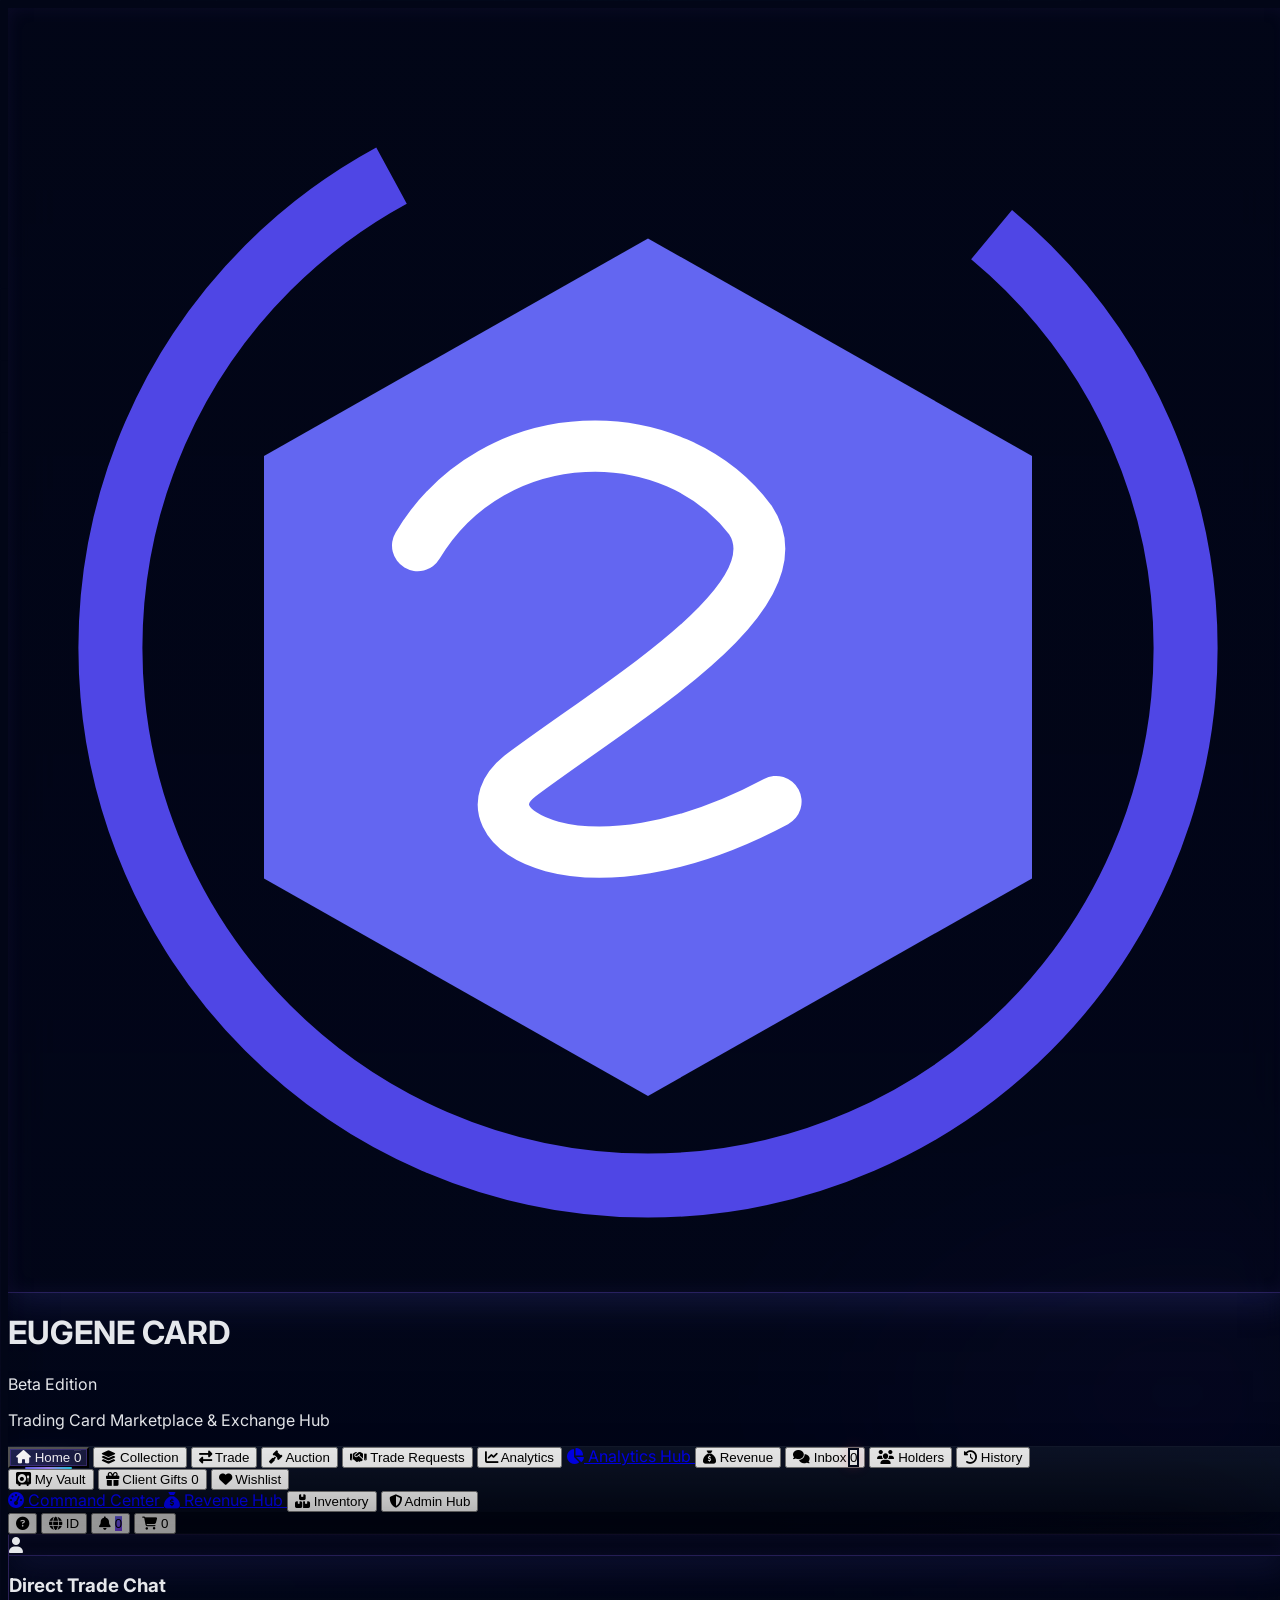
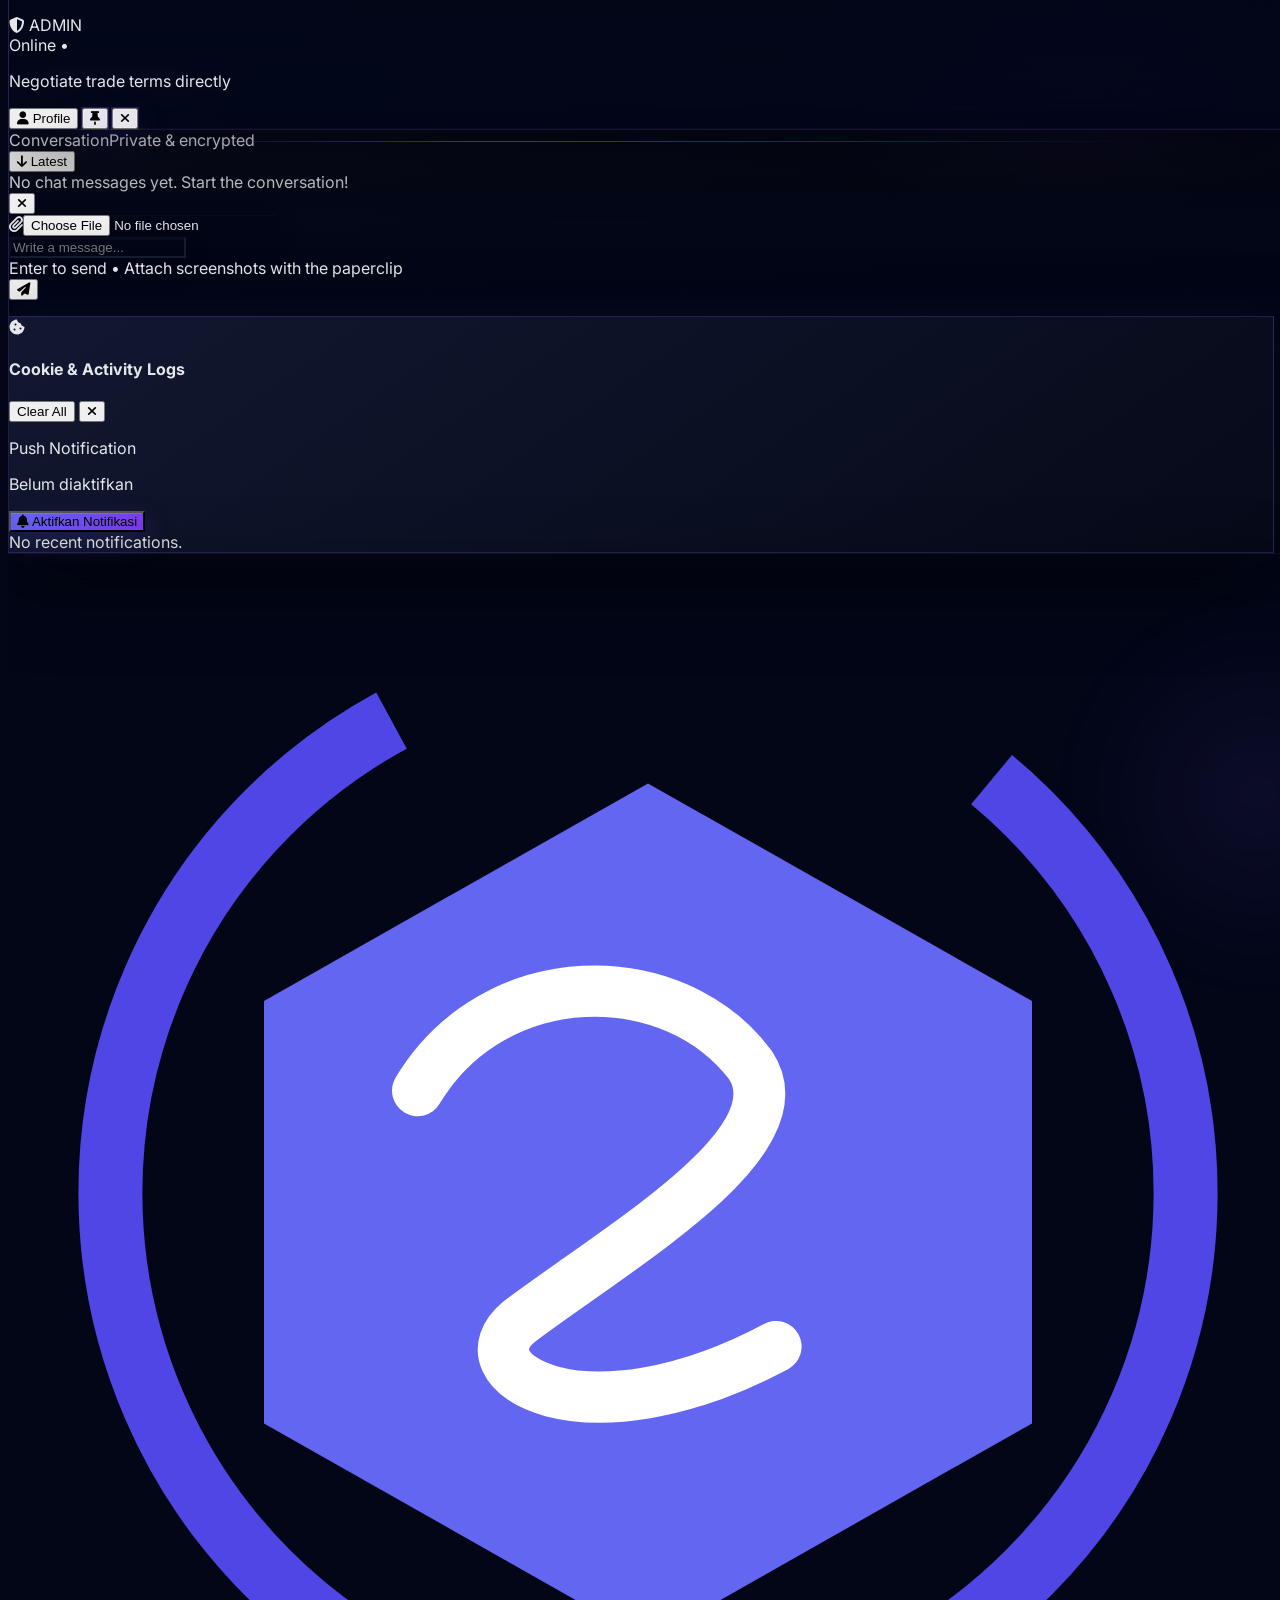
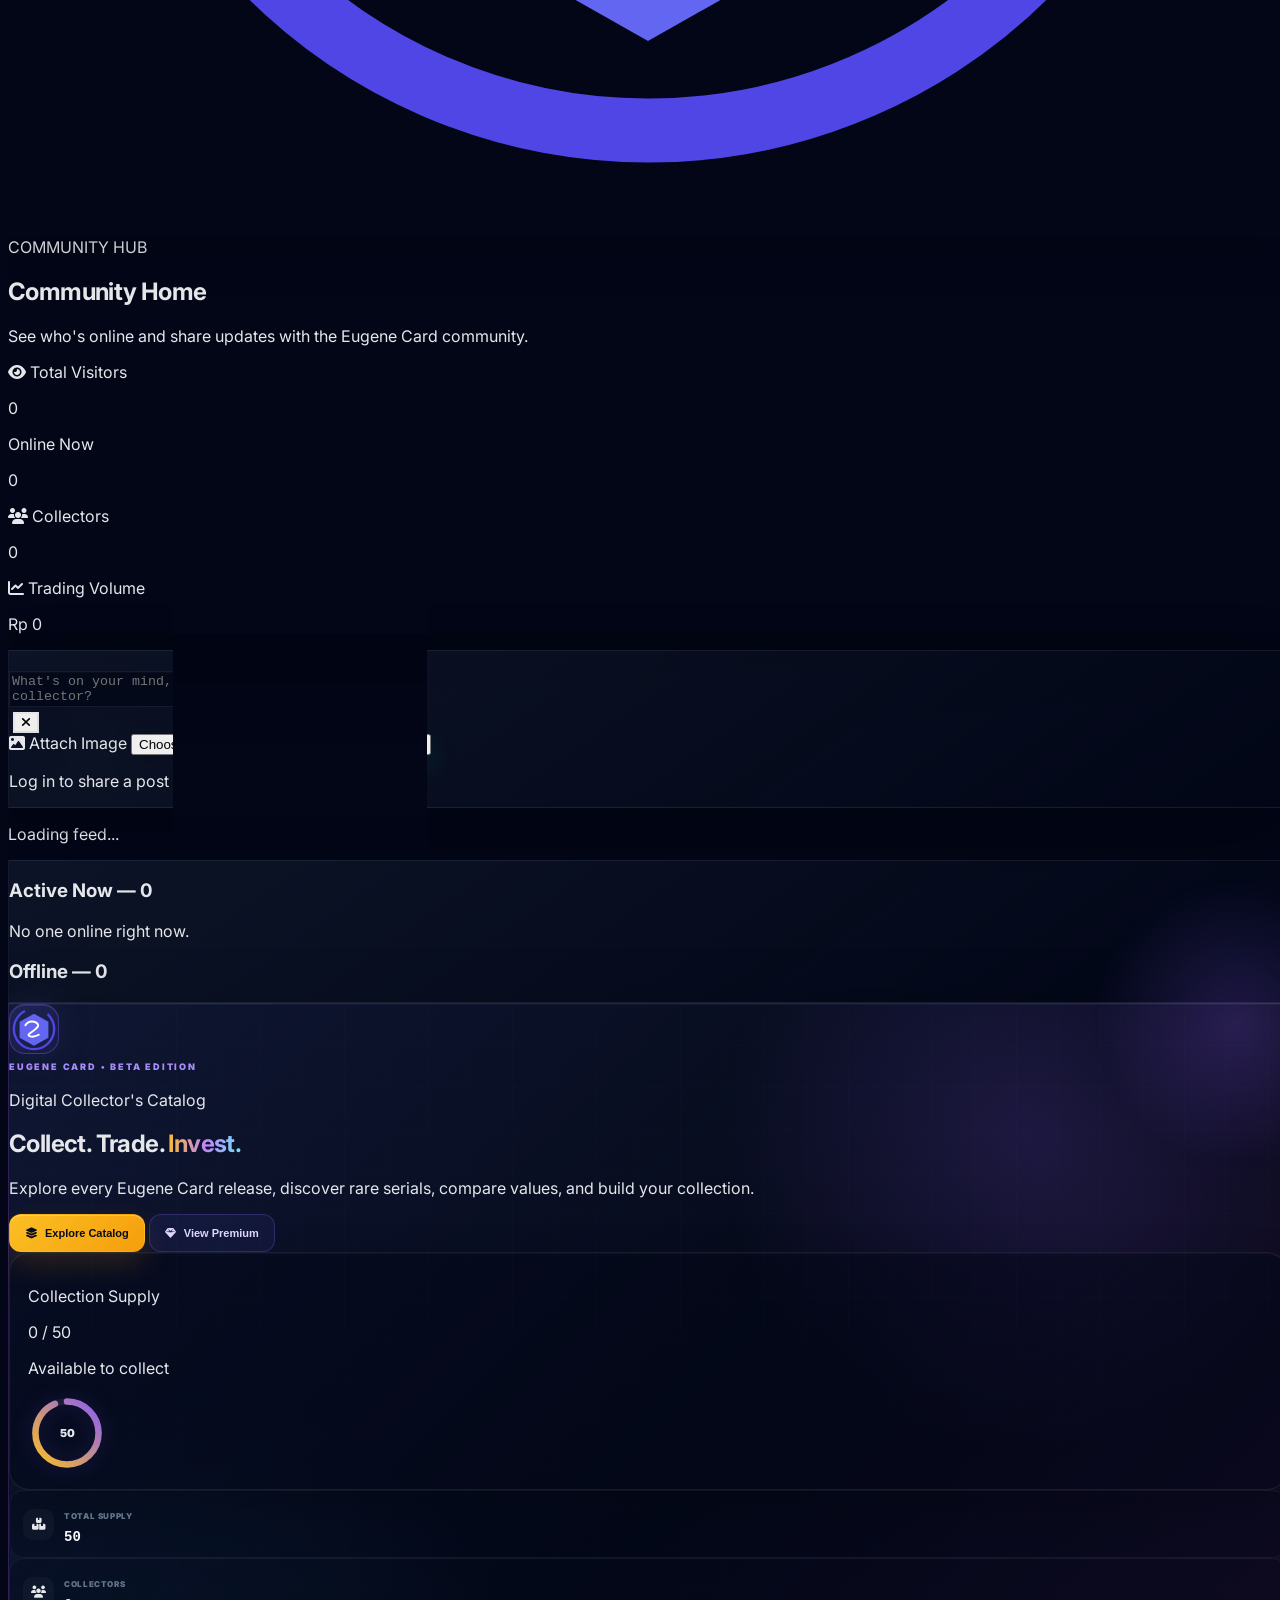
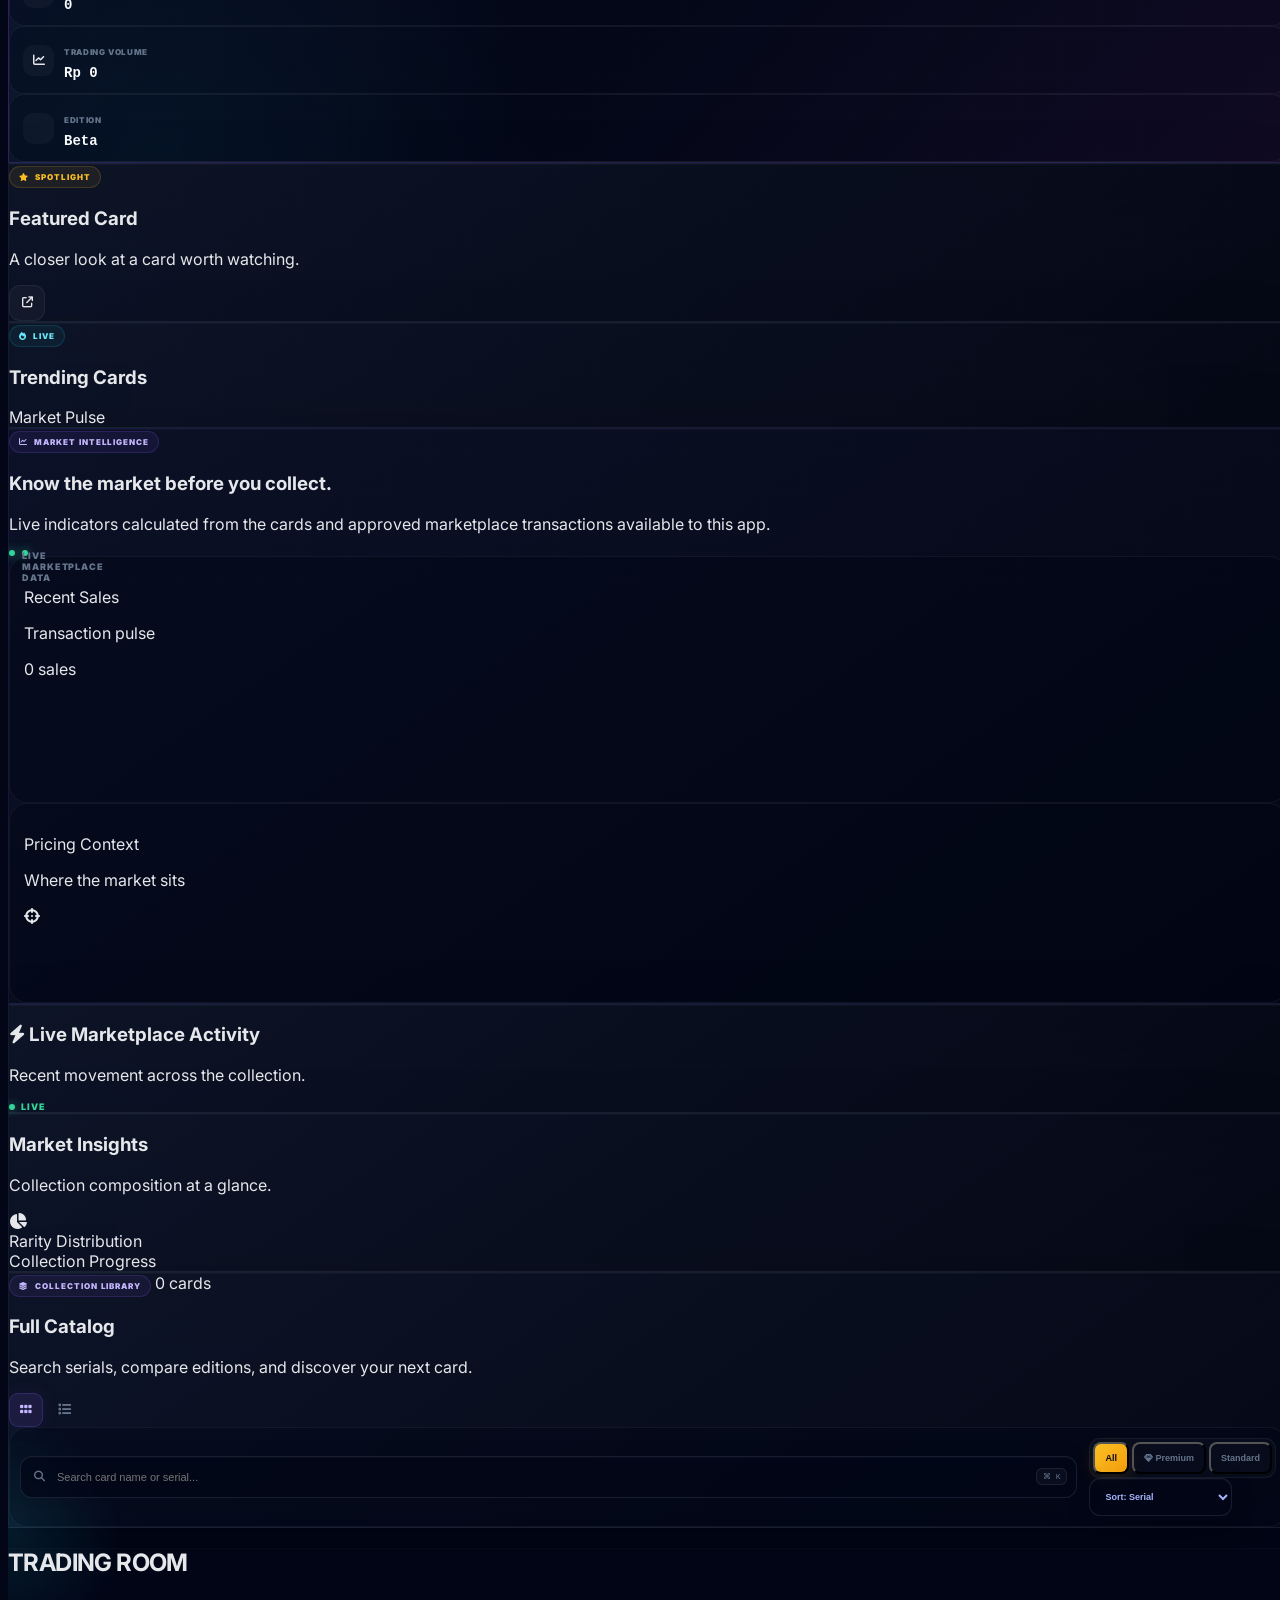
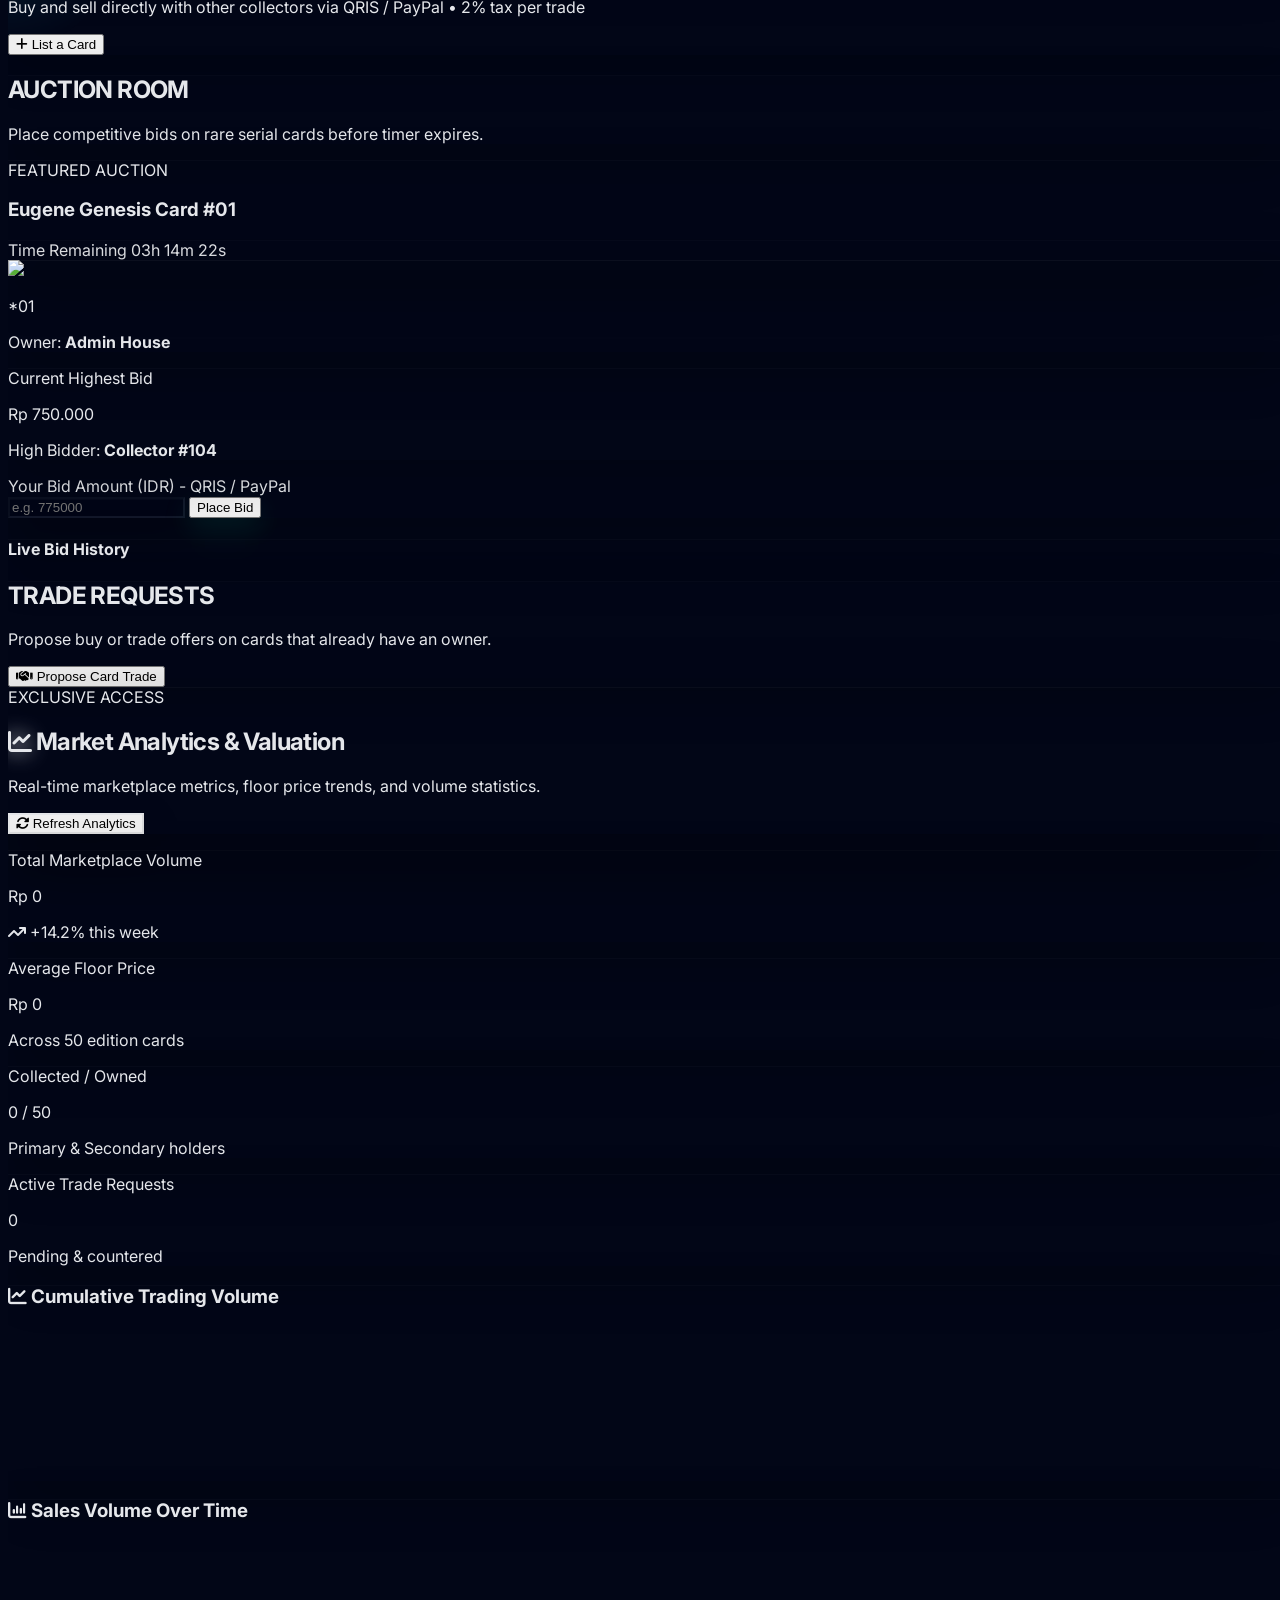
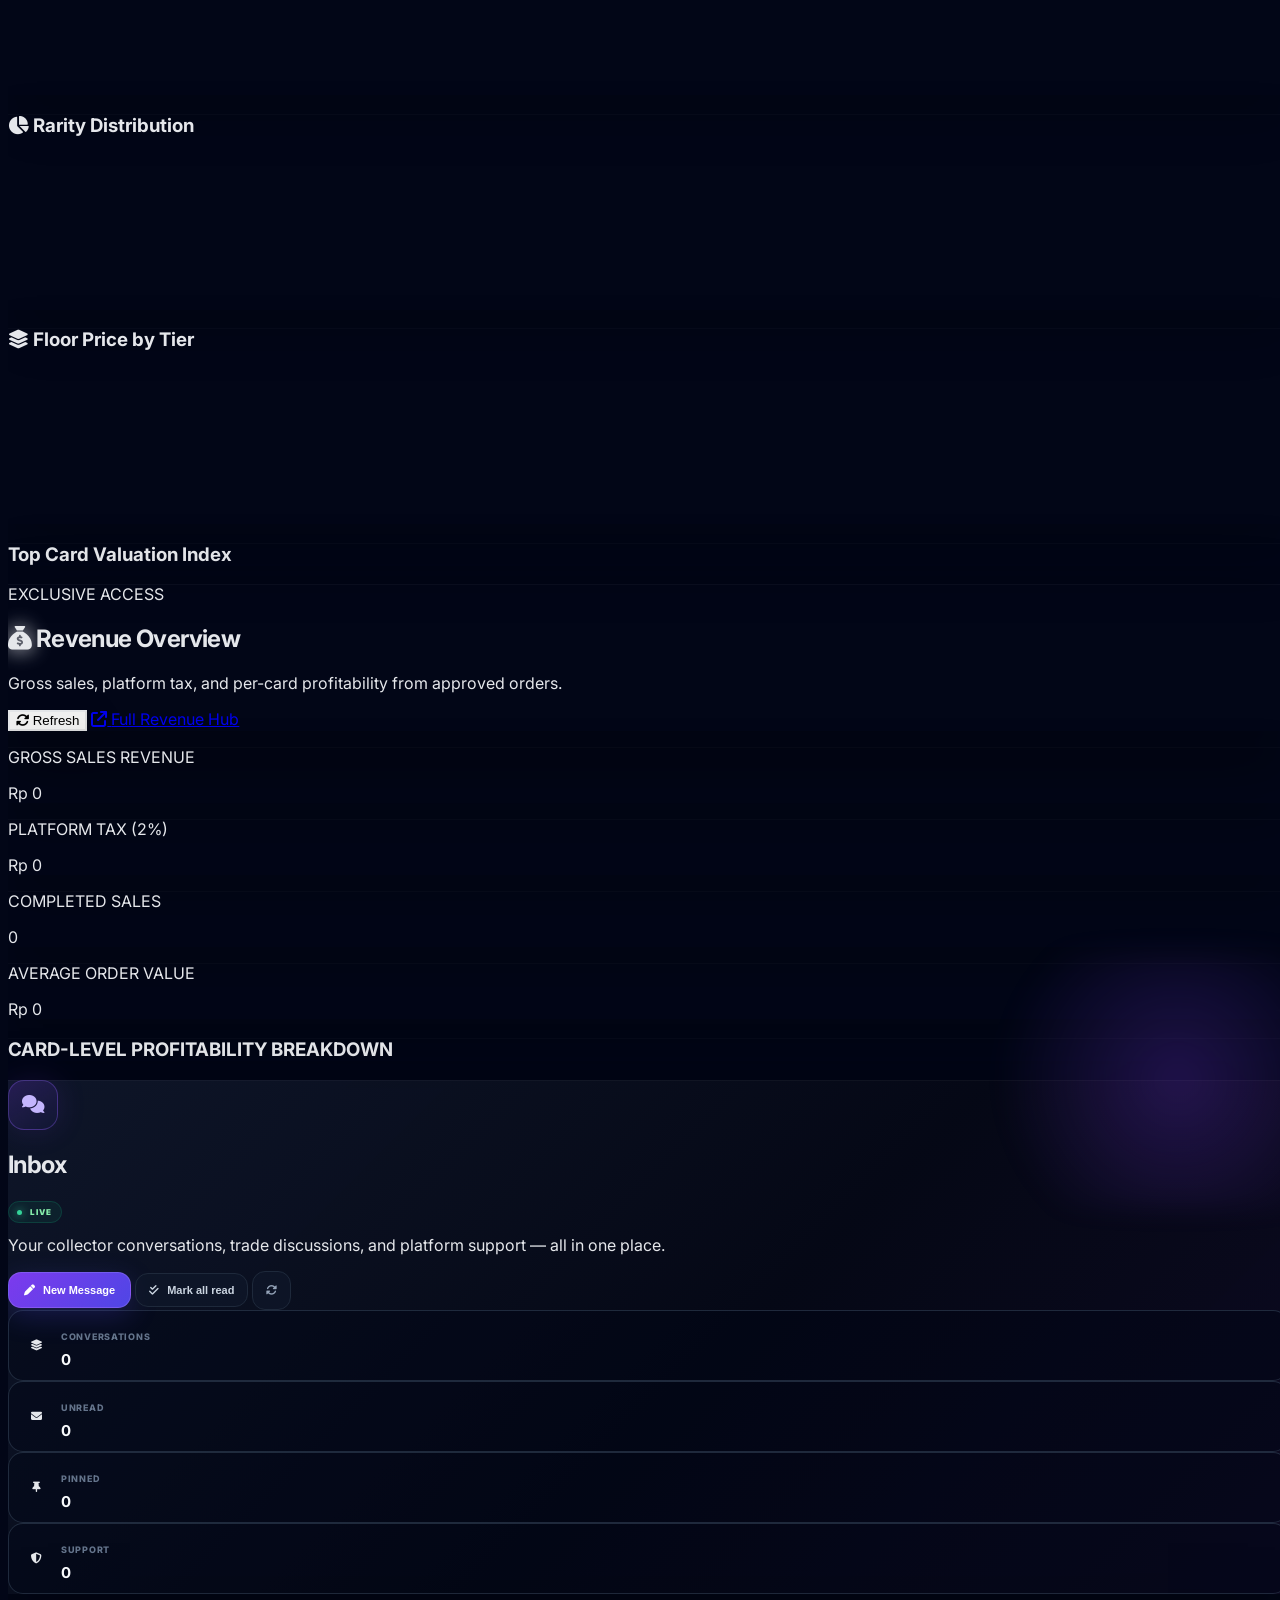
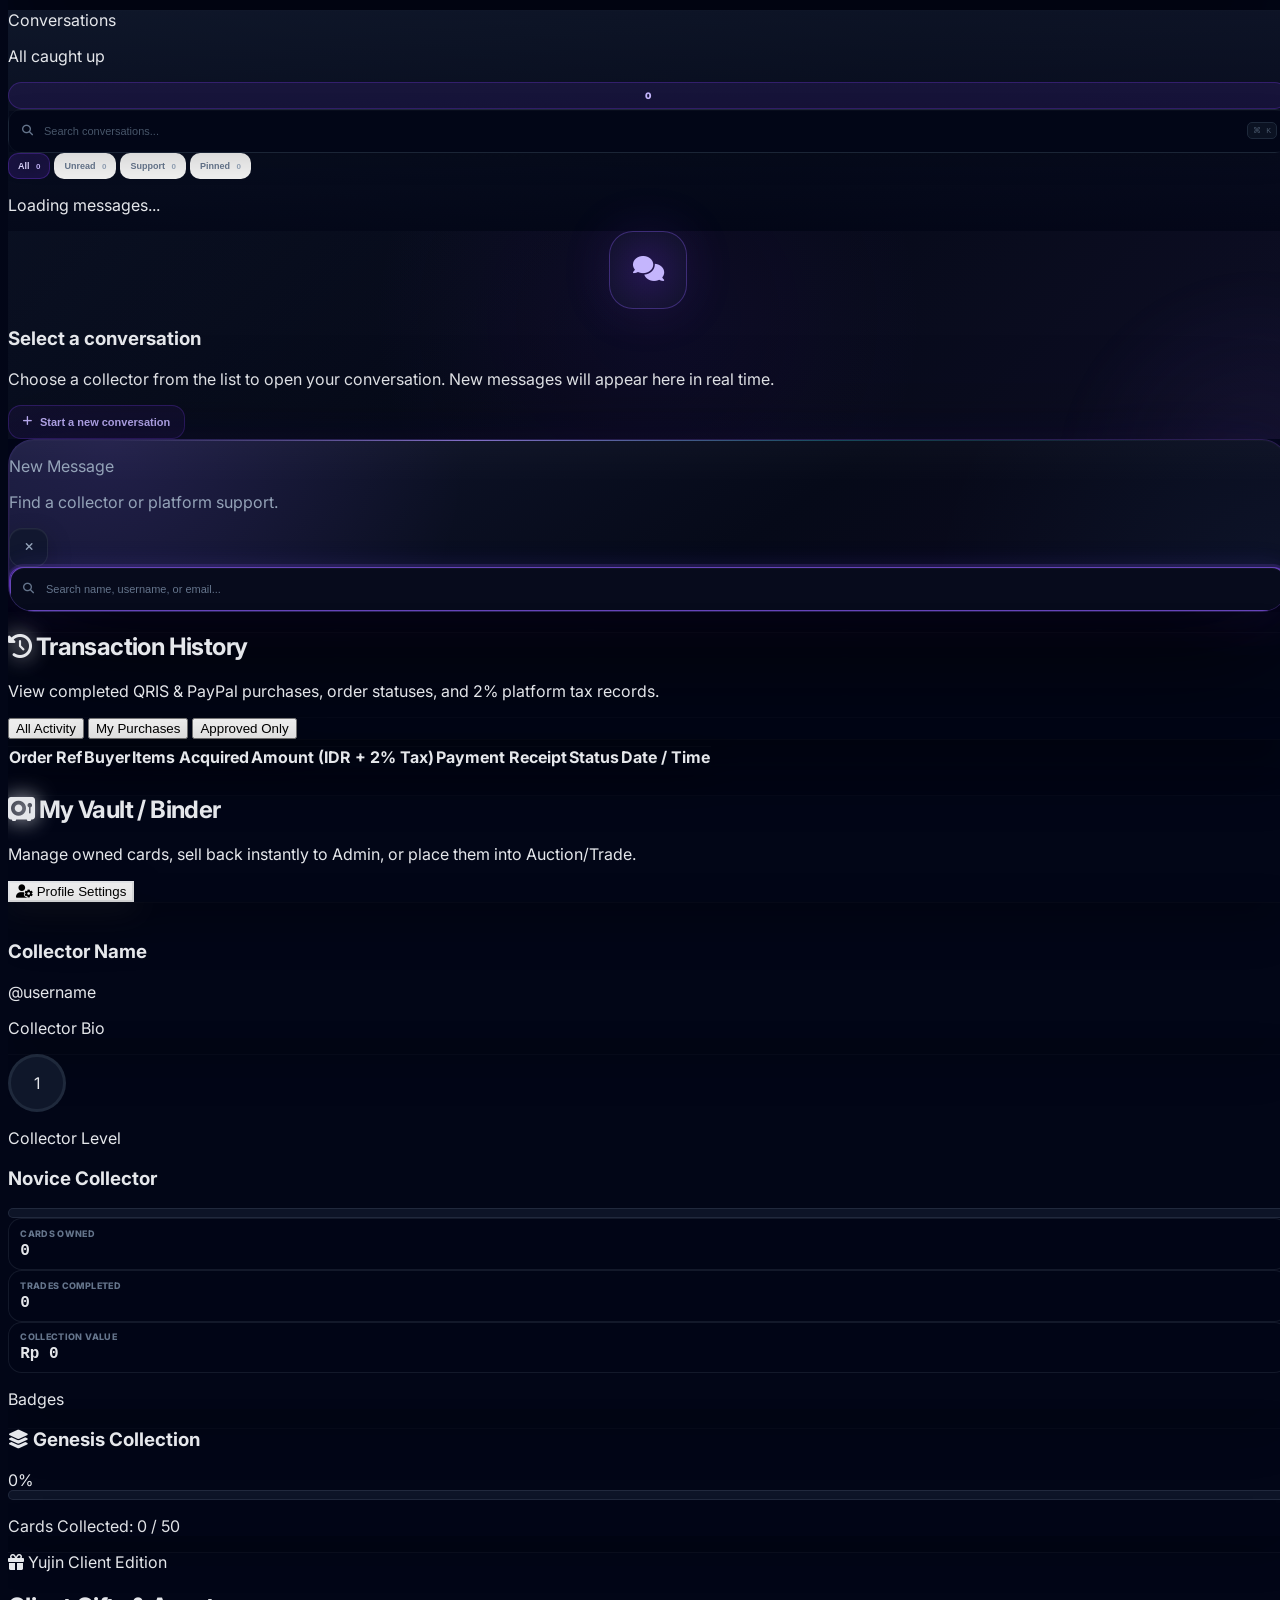
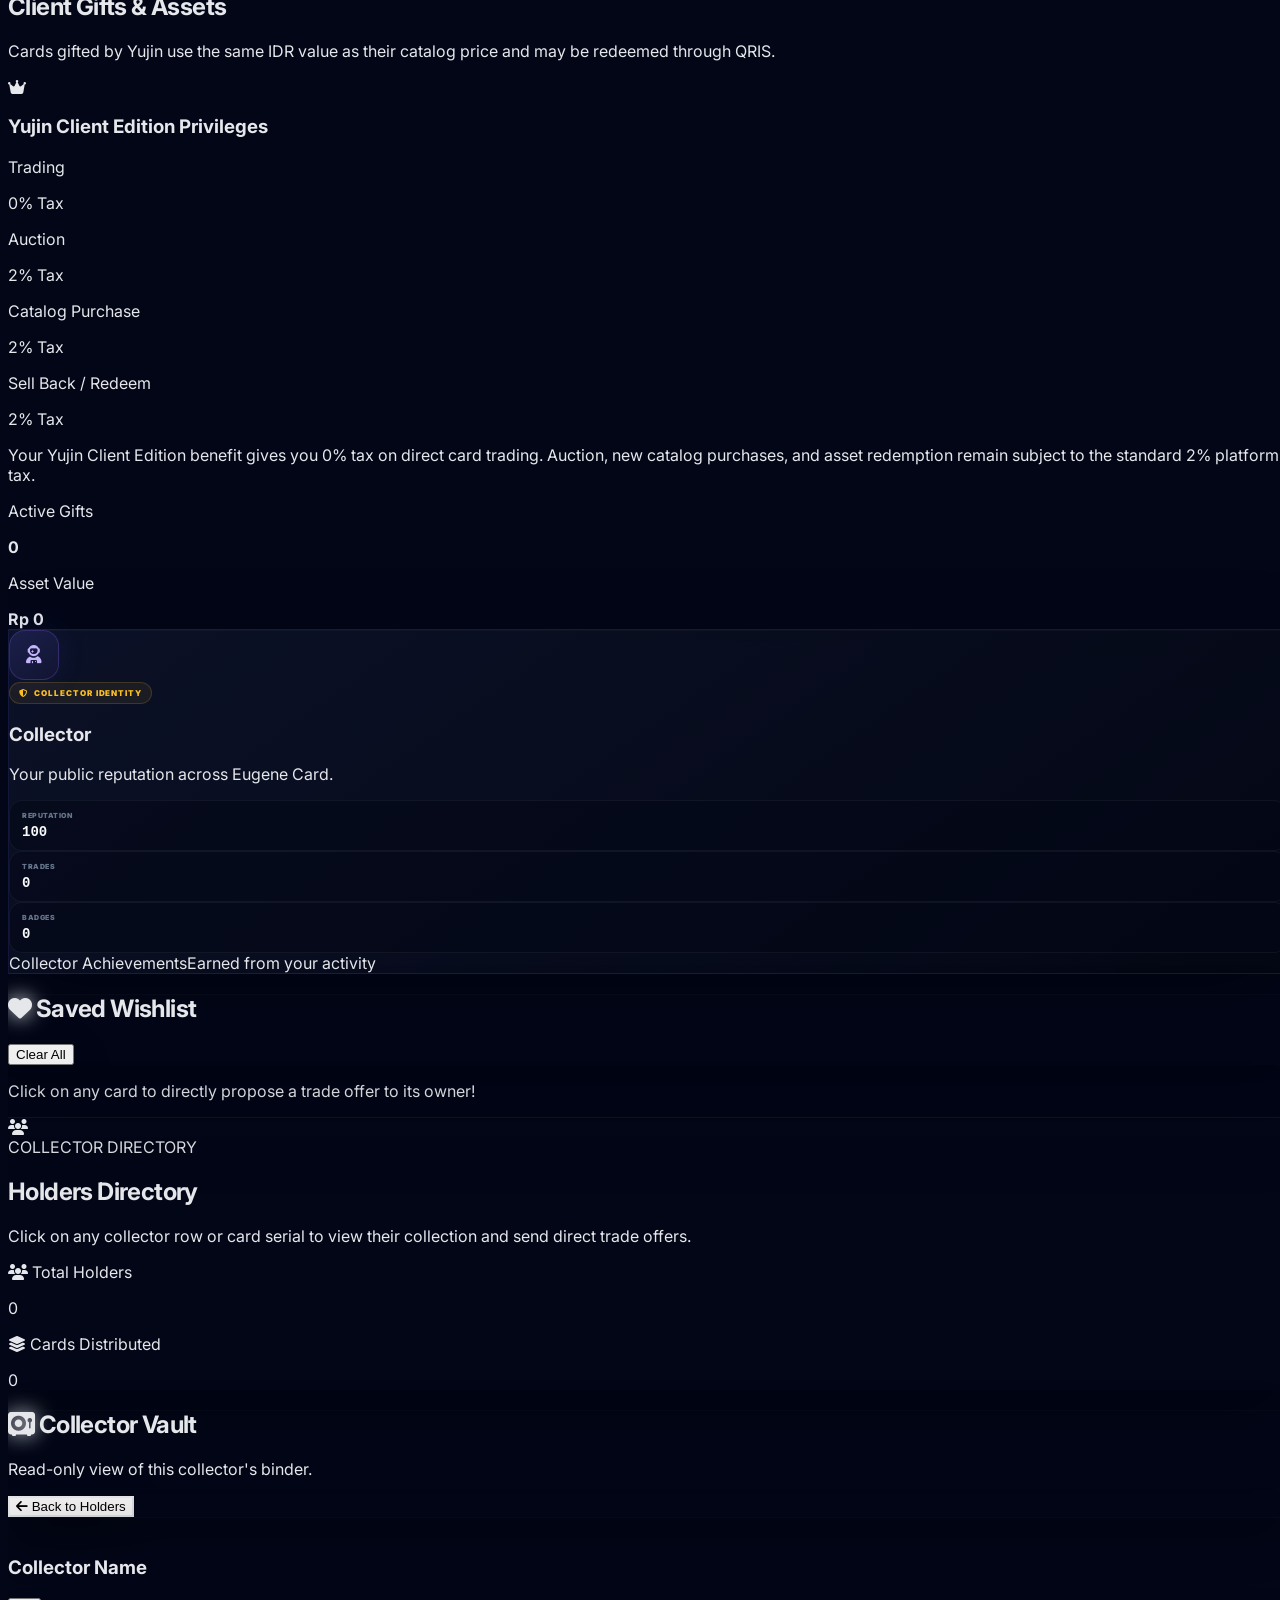
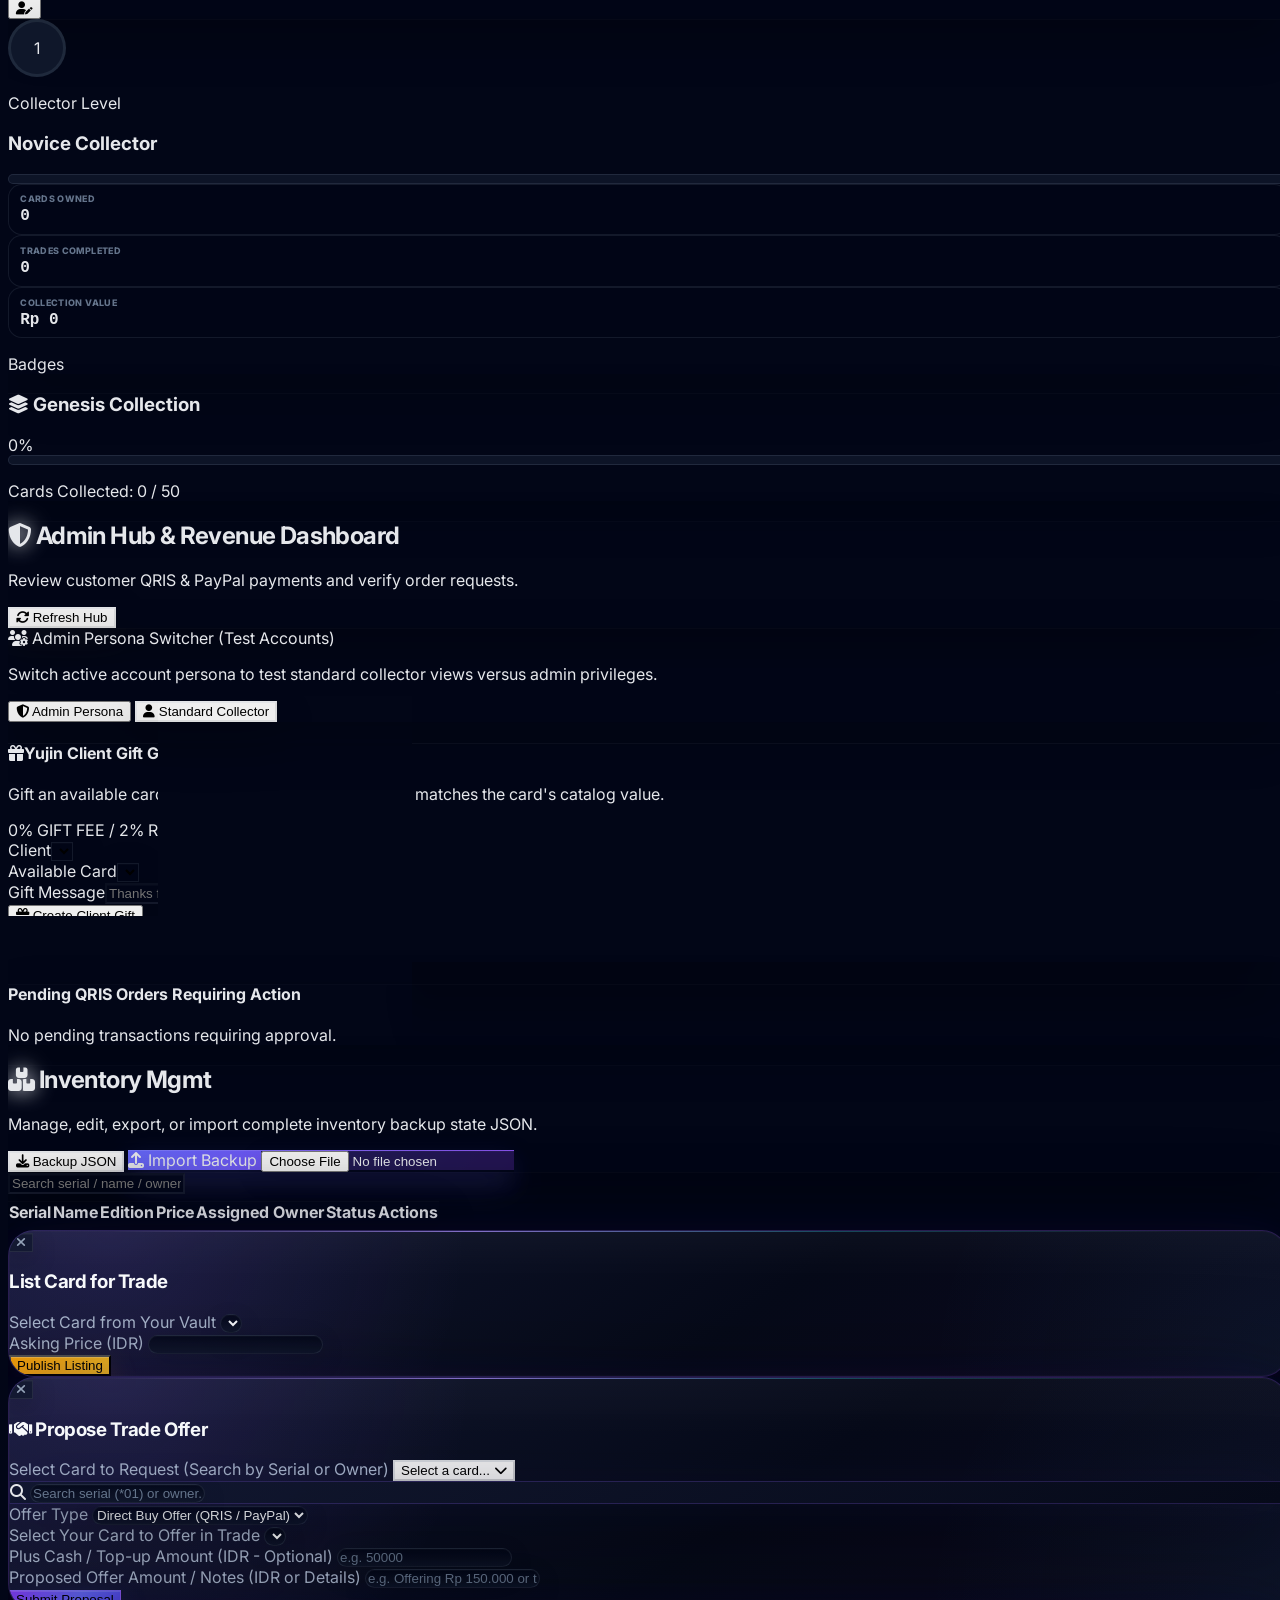
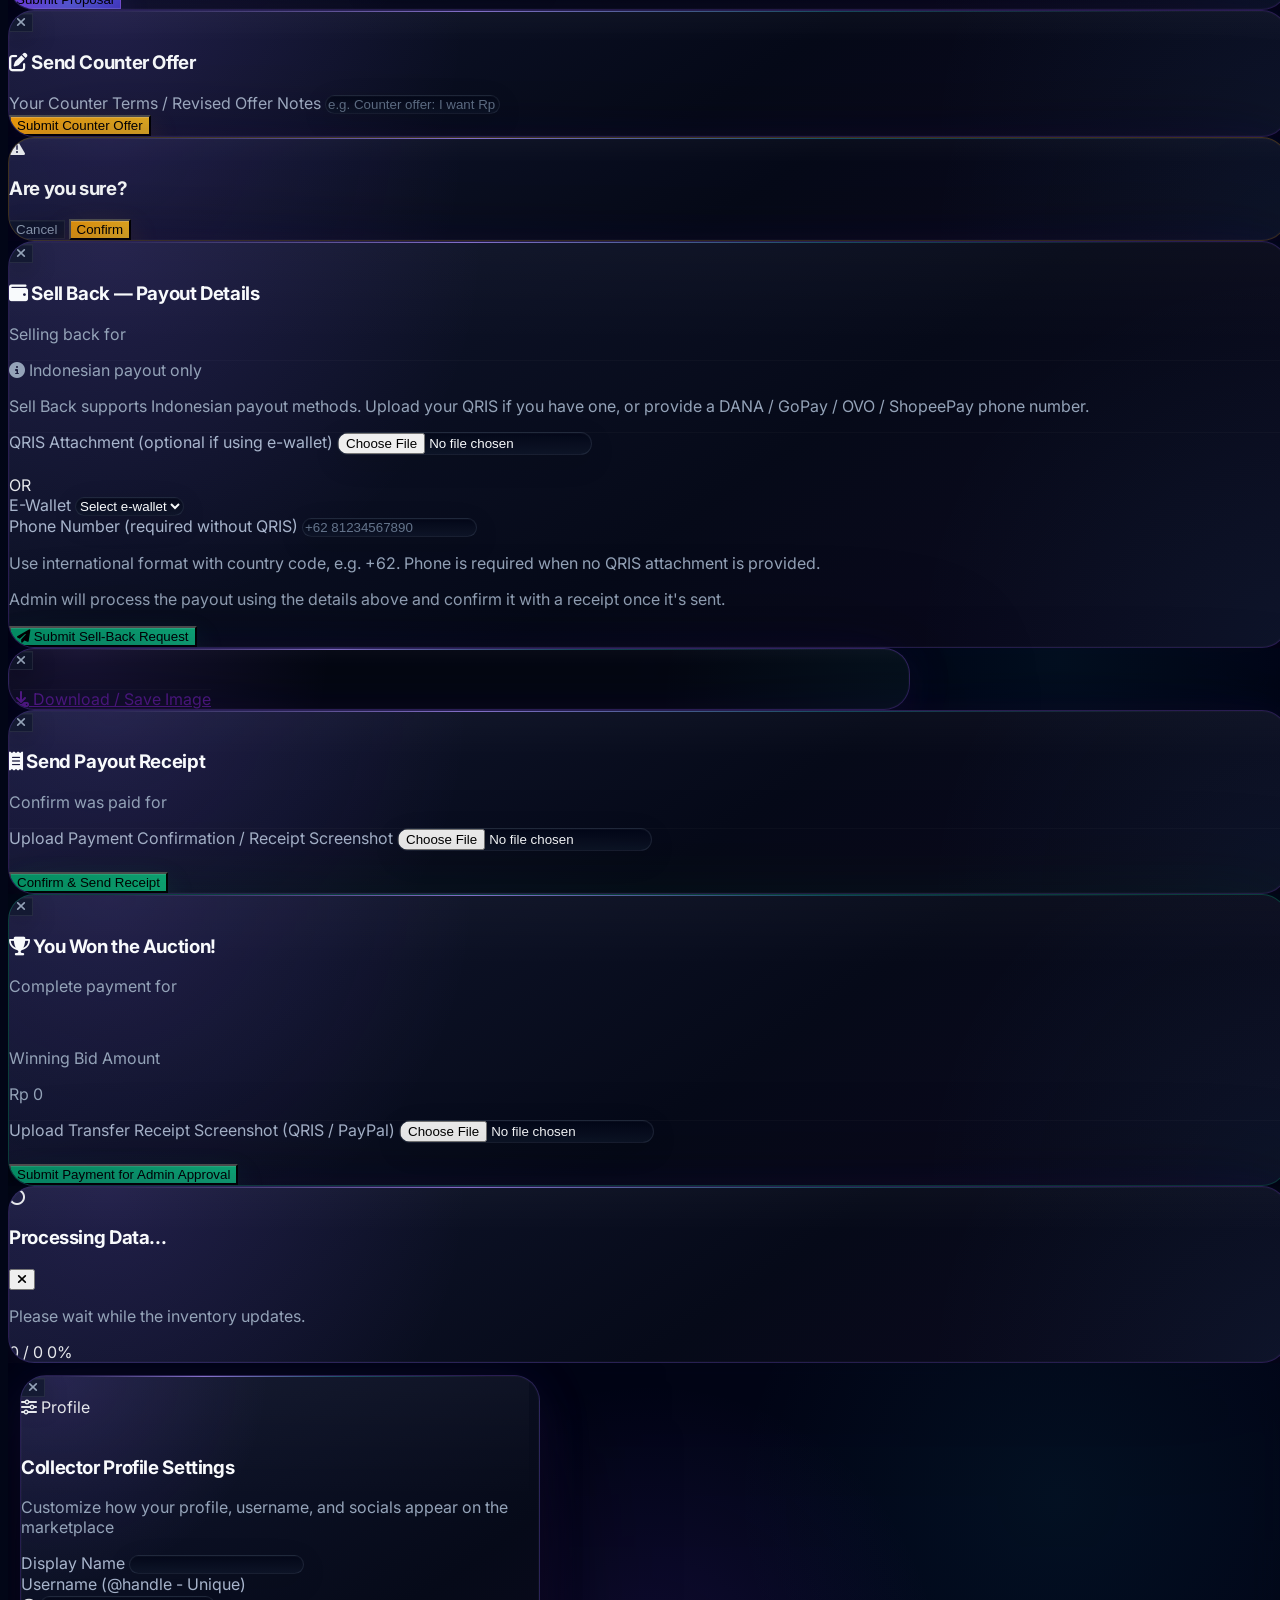
